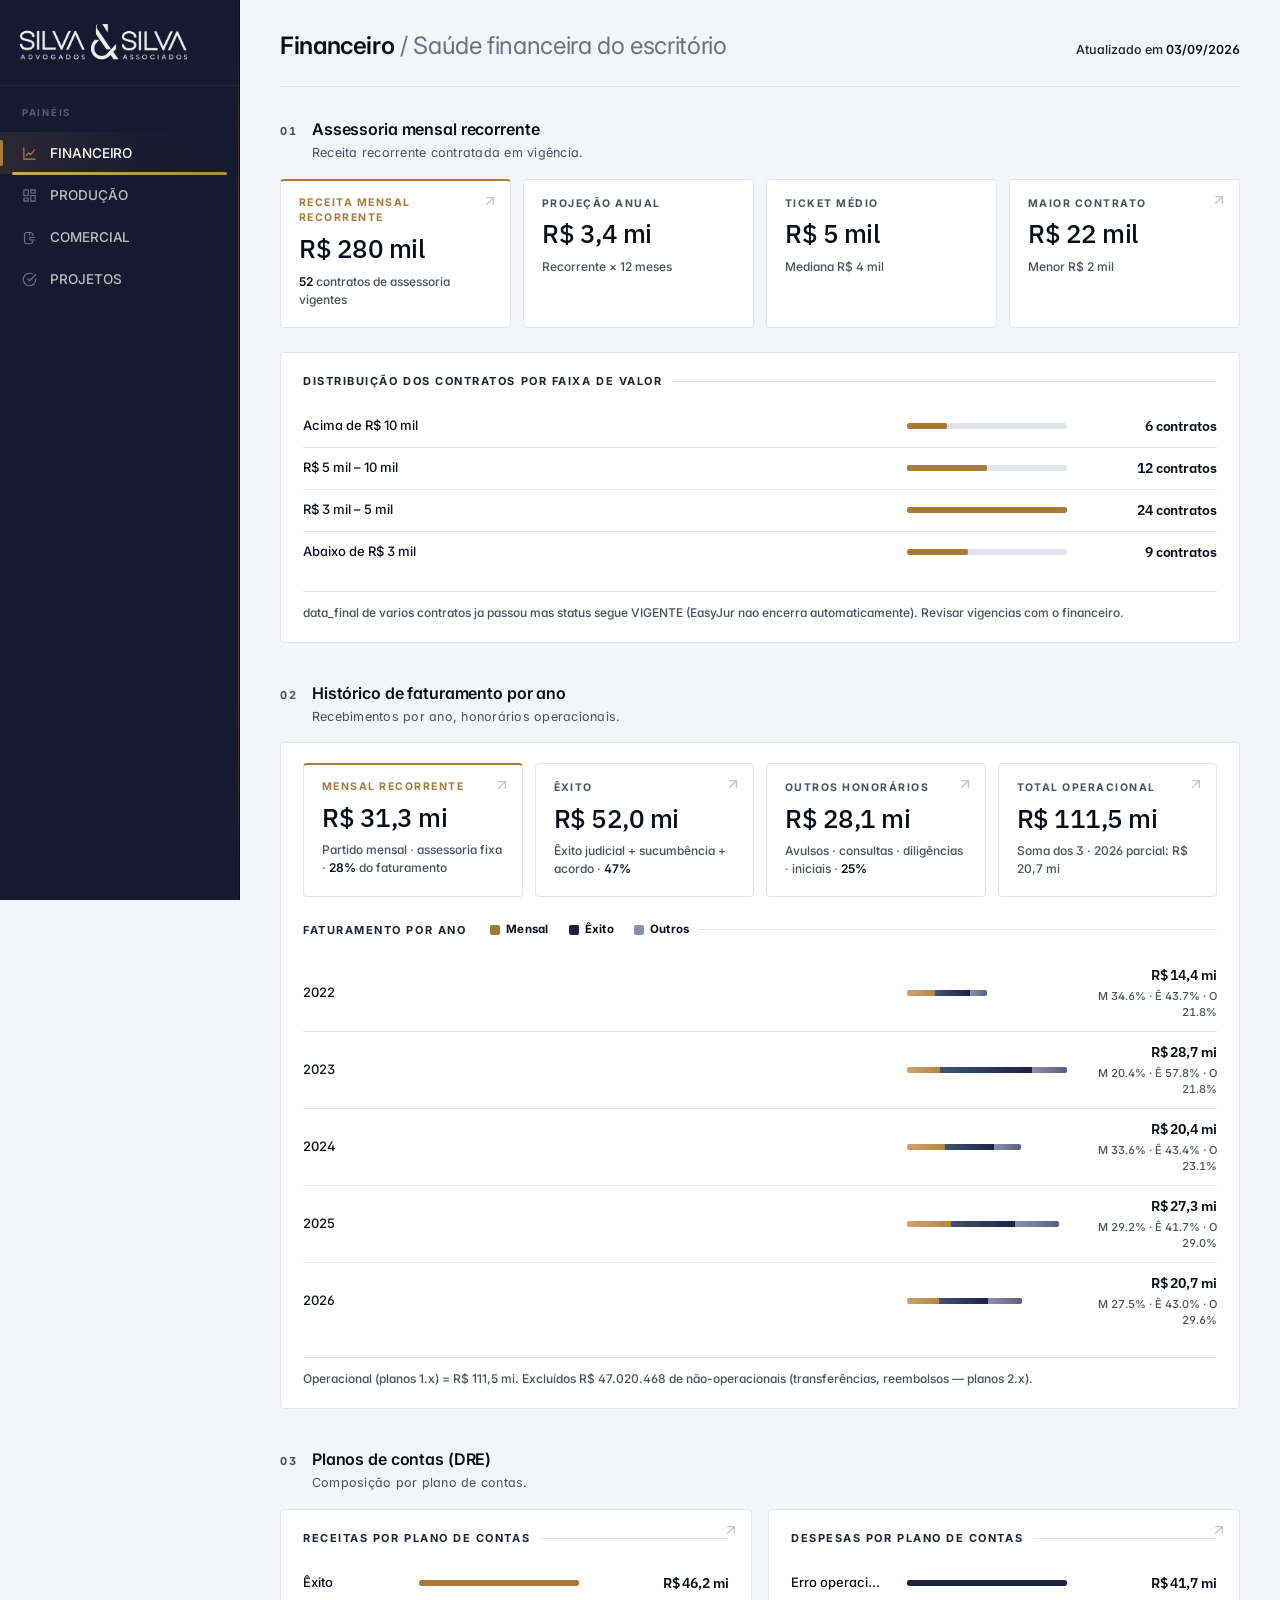
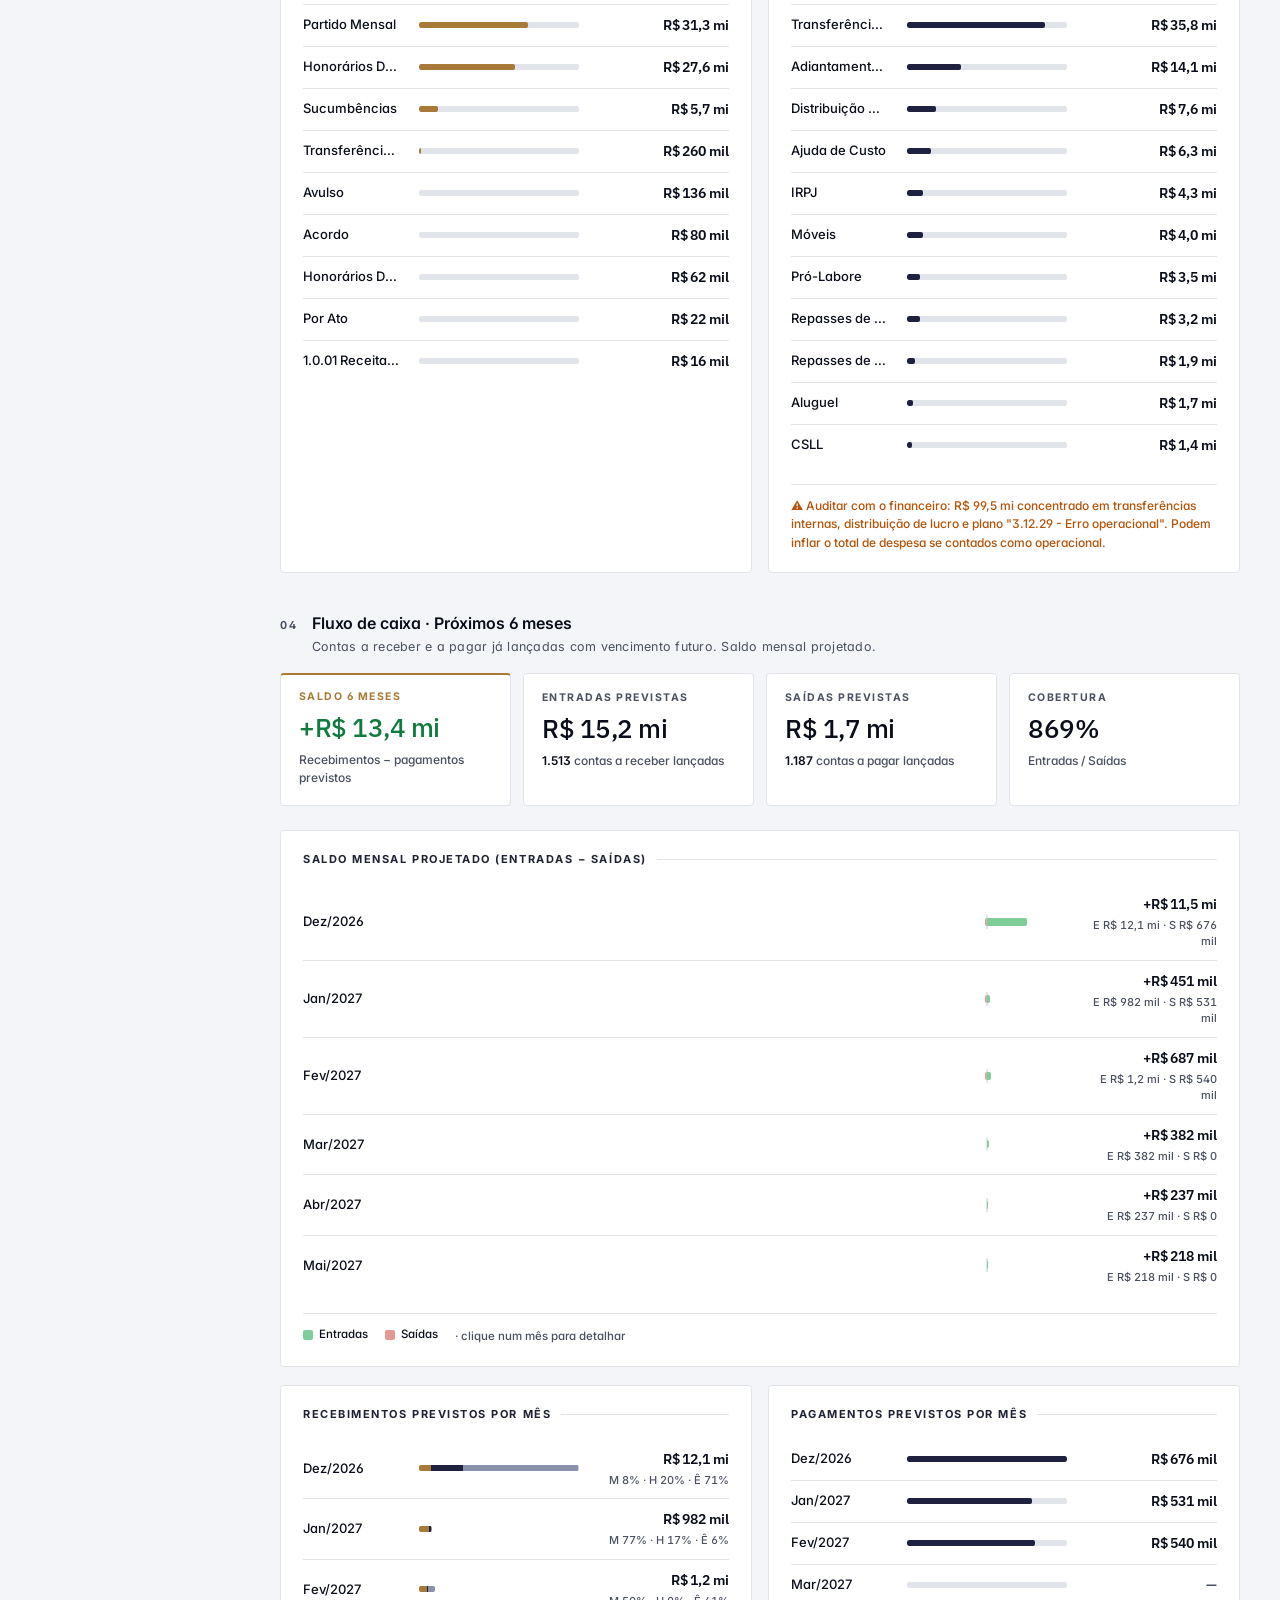
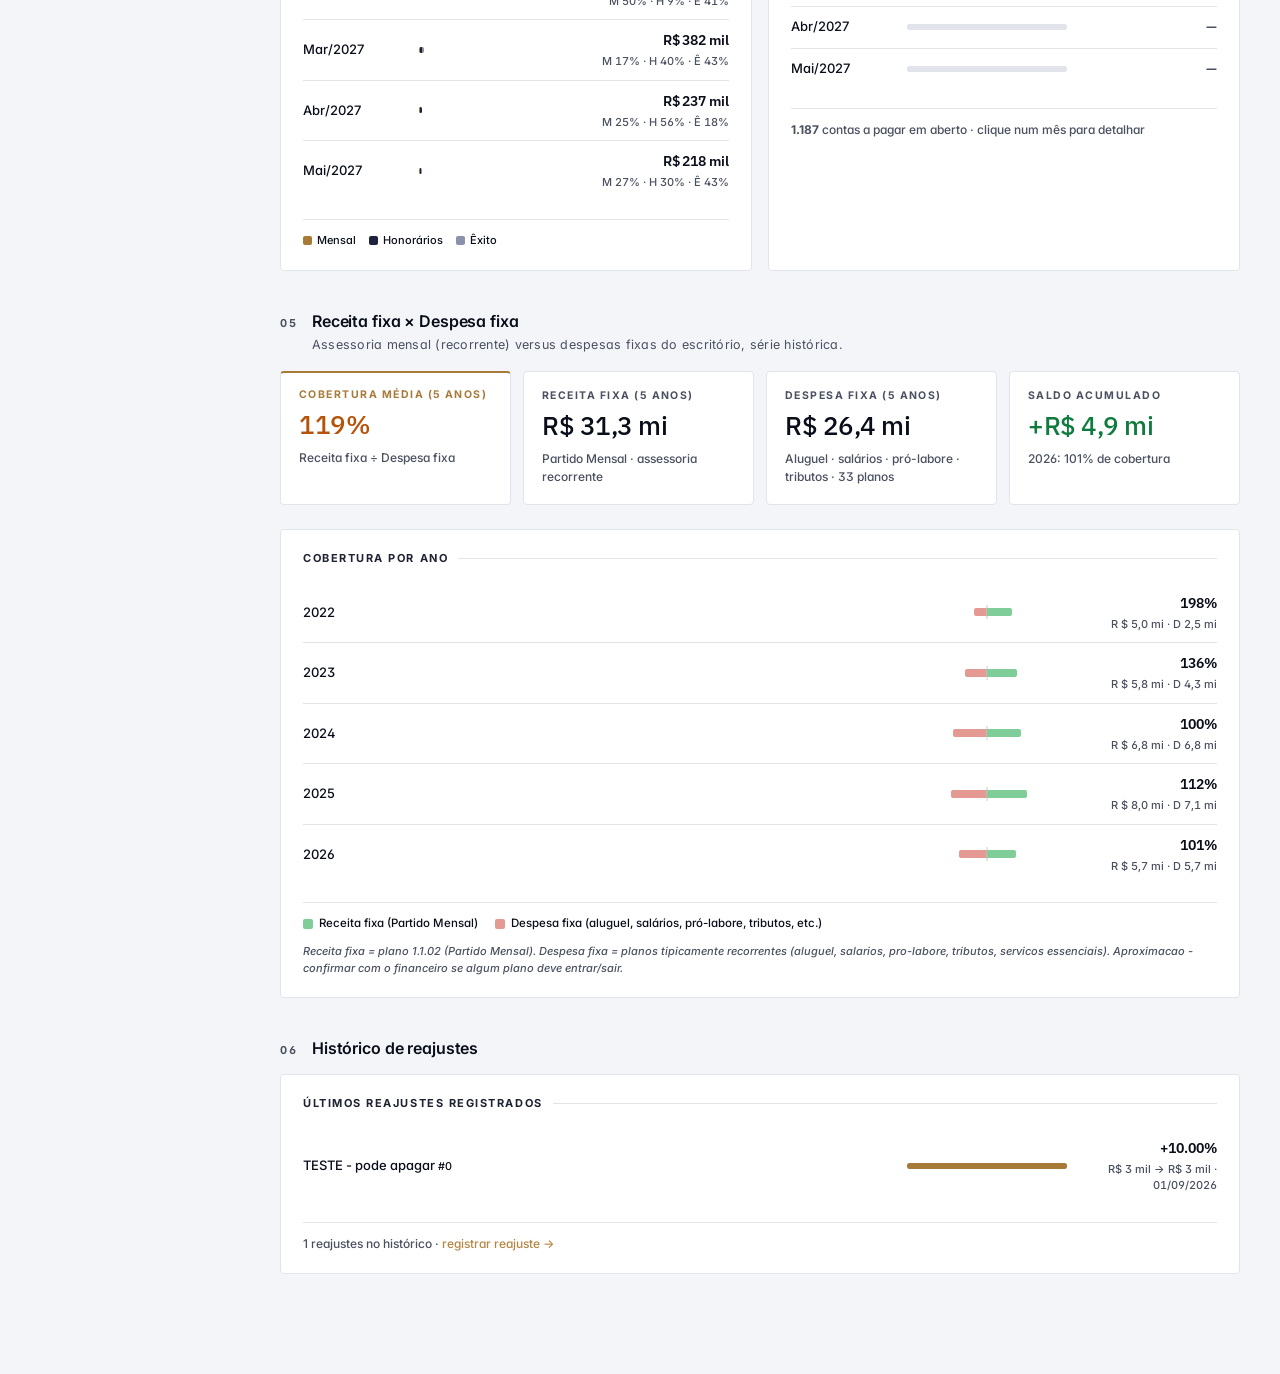
==== index.html @ 414c831f "Aba Financeiro secao 05: comparativo Receita Fixa vs Despesa Fixa Fechamento do item explicitamente " ====
<!DOCTYPE html>
<html lang="pt-BR">
<head>
<meta charset="UTF-8">
<meta name="viewport" content="width=device-width, initial-scale=1.0">
<title>Painel Geral · Silva &amp; Silva Advogados</title>
<link rel="preconnect" href="https://fonts.googleapis.com">
<link rel="preconnect" href="https://fonts.gstatic.com" crossorigin>
<link href="https://fonts.googleapis.com/css2?family=Inter:wght@400;500;600;700&family=IBM+Plex+Sans:wght@400;500;600;700&family=IBM+Plex+Mono:wght@400;500;600&display=swap" rel="stylesheet">
<style>
/* ---- base.css ---- */
:root{
  --ink:#20233B; --ink2:#3a3f5c;
  --navy:#1E223F; --navy-deep:#161A31; --navy2:#3F5276; --navy3:#4a5273;
  --gold:#B58642; --gold-soft:#CFA36E; --gold-line:#c9a869;
  --paper:#F5F1E8; --paper2:#EAE4D3; --line:#DDD5C0; --line2:#CFC5AA;
}
/* Tema escuro — sobrescreve todas as variáveis relevantes */
body.theme-dark{
  --ink:#EDE9DC; --ink2:#c0bfae;
  --paper:#12162A; --paper2:#1B1F35; --line:#2B2F45; --line2:#353a52;
  --card:#1B1F35;
  --muted:#8a92ab; --muted2:#5b607a;
  --navy:#EDE9DC; --navy2:#c9b98a; --navy3:#a5966a; --navy-deep:#0a0d1e;
  --card:#ffffff; --muted:#7a7f96; --muted2:#9a9fb2;
}
*{box-sizing:border-box;margin:0;padding:0}
html{scroll-behavior:smooth}
body{background:var(--paper);color:var(--ink);font-family:'Montserrat',system-ui,sans-serif;-webkit-font-smoothing:antialiased;line-height:1.5;transition:background-color .5s ease}
/* transições suaves em elementos que mudam ao alternar tema */
body,.hero,.panel,.exec-card,.tk-card,.sn-brand-logo,#pano-table,.pilha-card,.eff-sum-card,.foro-conc,.area-insight,.polo-dom,.tempo-crit,.mov-diag,.partes-lider{transition:background-color .5s ease,color .5s ease,border-color .5s ease}
.serif{font-family:'Montserrat',sans-serif}
.wrap{max-width:1180px;margin:0 auto;padding:0 32px}
@media(min-width:1440px){.wrap{max-width:1400px}}
@media(min-width:1800px){.wrap{max-width:1560px}}
.gold-rule{height:2px;background:linear-gradient(90deg,var(--gold),var(--gold-soft));border:0}

/* ============ Ajustes específicos do tema escuro ============ */
body.theme-dark .panel,body.theme-dark .exec-card,body.theme-dark .tk-card,body.theme-dark .pilha-card,body.theme-dark .eff-sum-card{background:#1B1F35;border-color:#2B2F45}
body.theme-dark .exec-card.on{background:linear-gradient(160deg,#22263e 0%,#2a2033 100%)}
body.theme-dark .hero{background:linear-gradient(180deg,#161A31 0%,#0d1024 100%)}
body.theme-dark .hero-title h1{color:#EDE9DC}
body.theme-dark .hero-title h1 em{color:#e4c78e}
body.theme-dark .totals{background:#1B1F35;border-color:#2B2F45}
body.theme-dark table.pano th{background:linear-gradient(180deg,#1B1F35,#12162A);color:#8a92ab}
body.theme-dark table.pano td{color:#EDE9DC}
body.theme-dark table.pano tr:hover td{background:linear-gradient(90deg,rgba(181,134,66,.08),transparent)}
body.theme-dark table.pano tfoot td{background:linear-gradient(180deg,#22263e,#1B1F35)}
body.theme-dark table.pano tbody tr.top1,body.theme-dark table.pano tbody tr.top2,body.theme-dark table.pano tbody tr.top3{background:linear-gradient(90deg,rgba(181,134,66,.08) 0%,transparent 60%)}
body.theme-dark .exec-stage::before{background:linear-gradient(90deg,var(--paper) 0%,rgba(18,22,42,.6) 55%,transparent 100%)}
body.theme-dark .exec-stage::after{background:linear-gradient(-90deg,var(--paper) 0%,rgba(18,22,42,.6) 55%,transparent 100%)}
body.theme-dark .bar-track,body.theme-dark .fx-track,body.theme-dark .stack-bar,body.theme-dark .pv-bar,body.theme-dark .polo-macro,body.theme-dark .foro-inst-row .bar-track{background:#2B2F45}
body.theme-dark .rank-search input{background:#12162A;color:#EDE9DC;border-color:#2B2F45}
body.theme-dark .rank-search input:focus{background:#161A31}
/* Correções pontuais adicionais tema escuro */
body.theme-dark .sec-titles .sec-desc{color:#a3a2a0}
body.theme-dark .sec-titles h2{color:#EDE9DC}
body.theme-dark .roman{color:var(--gold-soft);border-right-color:#2B2F45}
body.theme-dark .exec-head-title{color:#EDE9DC}
body.theme-dark .panel-label{color:#c9c5b8}
body.theme-dark .panel-label::after{background:#2B2F45}
/* Sparkbars da tabela panorama no dark */
body.theme-dark .pano-cell .pv-bar-fill{background:linear-gradient(90deg,#5b6a94,#3F5276)}
body.theme-dark .pano-cell.gold .pv-bar-fill{background:linear-gradient(90deg,var(--gold-soft),var(--gold))}
/* Mapa Brasil no dark: estados sem dado ficam sutis, nao brancos */
body.theme-dark .foro-map-svg path{stroke:#12162A}
body.theme-dark .foro-map-svg .uf-lbl{fill:#EDE9DC;text-shadow:0 1px 3px rgba(0,0,0,.85)}
/* Extrajudicial tracks no dark */
body.theme-dark .mov-extra-row .fx-track{background:#2B2F45}
body.theme-dark .foro-map-scale{background:#161A31}
body.theme-dark .foro-map-top{background:#161A31;border-color:#2B2F45}
body.theme-dark .foro-map-top-row{border-bottom-color:#2B2F45}
body.theme-dark .foro-map-top-row .nm{color:#a9b0c6}
body.theme-dark .foro-map-scale-title,body.theme-dark .foro-map-top-title{color:#EDE9DC}
/* Piramide de instancia: nomes das camadas no escuro */
body.theme-dark .pir-tag{color:#c9c5b8}
/* Legendas com cor de texto muted no escuro */
body.theme-dark .area-legend,body.theme-dark .mov-legend,body.theme-dark .polo-legend,body.theme-dark .tempo-hist-legend{color:#a9b0c6}
body.theme-dark .area-legend .li,body.theme-dark .polo-legend .pl-item,body.theme-dark .mov-legend .ml-item{color:#a9b0c6}
body.theme-dark .polo-legend .pl-lbl,body.theme-dark .mov-legend .ml-lbl{color:#EDE9DC}
body.theme-dark .scatter-note{color:#a9b0c6;border-top-color:#2B2F45}
body.theme-dark .scatter-note b{color:#EDE9DC}
body.theme-dark .foro-inst-note{color:#a9b0c6;border-top-color:#2B2F45}
body.theme-dark .foro-inst-note b{color:#EDE9DC}
/* Textos do KPI no rodape */
body.theme-dark .totals .kpi .v{color:#EDE9DC}
body.theme-dark .totals .kpi .s{color:#a9b0c6}
body.theme-dark .tk-card .tk-num{color:#EDE9DC}
body.theme-dark .tk-card .tk-desc{color:#a9b0c6}
body.theme-dark .tk-card .tk-desc b{color:#EDE9DC}
/* Card Concentracao regional (foro) e Especializacao (areas) — sao dark ja, garante que subs fiquem legiveis */
body.theme-dark .foro-conc .fc-item .val{color:#EDE9DC}
body.theme-dark .area-insight .ai-item .val{color:#EDE9DC}
/* Ranking bars .val no dark */
body.theme-dark .bar-row .val{color:#EDE9DC}
body.theme-dark .bar-row .val small{color:#a9b0c6}
body.theme-dark .bar-row .name{color:#c9c5b8}
body.theme-dark .bar-row.top1 .name{color:#EDE9DC}
body.theme-dark .bar-row.top2 .name,body.theme-dark .bar-row.top3 .name{color:#EDE9DC}
/* Faixa etaria linha */
body.theme-dark .tempo-faixa-row .fx-name{color:#EDE9DC}
body.theme-dark .tempo-faixa-row .fx-val{color:#EDE9DC}
body.theme-dark .tempo-faixa-row .fx-val small{color:#a9b0c6}
/* Pilhas do Perfil processual */
body.theme-dark .pc-name{color:#EDE9DC}
body.theme-dark .pc-num{color:#EDE9DC}
body.theme-dark .pc-num small{color:#a9b0c6}
body.theme-dark .pc-desc{color:#a9b0c6}
body.theme-dark .pc-list-row .lbl{color:#c9c5b8}
body.theme-dark .pc-list-row .val{color:#EDE9DC}
body.theme-dark .pc-toggle{background:#12162A;color:#EDE9DC;border-color:#2B2F45}
body.theme-dark .pc-toggle:hover{background:var(--gold);color:#fff;border-color:var(--gold)}
/* Cards de resumo Eficiencia */
body.theme-dark .eff-sum-card .esc-title{color:#EDE9DC}
body.theme-dark .eff-sum-card .esc-num{color:#EDE9DC}
body.theme-dark .eff-sum-card .esc-num small{color:#a9b0c6}
body.theme-dark .eff-sum-card .esc-list{color:#a9b0c6}
body.theme-dark .eff-sum-card .esc-list b{color:#EDE9DC}
/* Ranking de partes contrarias adv-nome no dark */
body.theme-dark #partes-top .bar-row .adv-nome{color:#EDE9DC}
body.theme-dark #partes-top .bar-row.top1 .adv-nome{color:#EDE9DC}
body.theme-dark #partes-top .bar-row .val .v-num{color:#EDE9DC}
body.theme-dark #partes-top .bar-row .val small{color:#a9b0c6}
/* KPI do saldo Movimento anual — mantem cores +/-/= */
body.theme-dark .mov-kpi-saldo.neu .tk-num{color:#8a92ab}
/* Instancia processual — piramide nomes */
body.theme-dark .foro-inst-row .fx-name,body.theme-dark .foro-inst-row .val{color:#EDE9DC}
body.theme-dark .foro-inst-row .val small{color:#a9b0c6}
/* Ranking bars .bar-fill no ranking padrao (nao gold) fica claro no dark */
body.theme-dark .bar-row .bar-fill:not(.gold){background:linear-gradient(90deg,#5b6a94,#3F5276)}
/* Bar-track quando esta em card escuro (partes-lider, area-insight, tempo-crit) mais discreto */
body.theme-dark .foro-conc .pl-list .pl-item .lbl,body.theme-dark .area-insight .ai-item .lbl,body.theme-dark .tempo-crit .tc-item .lbl,body.theme-dark .mov-diag .md-headline,body.theme-dark .partes-lider .pl-list .pl-item .lbl{color:#c2c6d6}
/* Botao voltar ao topo e toggle tema no rodape sidebar */
body.theme-dark .back-top{background:linear-gradient(160deg,#1B1F35 0%,#12162A 100%);border-color:rgba(181,134,66,.4);color:#EDE9DC}
body.theme-dark .back-top:hover{background:linear-gradient(160deg,var(--gold) 0%,var(--gold-soft) 100%);color:#fff}
body.theme-dark .back-top svg{color:var(--gold-soft)}
/* Bar-fill do ranking do foro e tempo etc quando nao tem classe gold */
body.theme-dark #tempo-bars .bar-fill{filter:brightness(1.05)}
/* Panorama consolidado no tema escuro: a .pano-wrap tinha gradiente linear-gradient(paper, #fff)
   que ficava branco puro no dark; thead e tfoot idem. Sobrescrevo com paleta escura. */
body.theme-dark .pano-wrap{background:transparent}
body.theme-dark #pano-table th{background:linear-gradient(180deg,#161A31,#12162A) !important;color:#a9b0c6 !important;border-bottom-color:var(--gold-soft)}
body.theme-dark #pano-table th:hover{color:var(--gold) !important;background:linear-gradient(180deg,#1B1F35,#161A31) !important}
body.theme-dark #pano-table th.on{color:var(--gold-soft) !important;background:linear-gradient(180deg,#1B1F35,#161A31) !important}
body.theme-dark #pano-table tfoot td{background:linear-gradient(180deg,#161A31,#12162A) !important;color:#EDE9DC !important;border-top-color:var(--gold-soft)}
body.theme-dark #pano-table tfoot td:first-child{color:var(--gold-soft) !important}
/* Top 6 estados no Presenca juridica: chip da sigla usava var(--navy) que vira creme no dark */
body.theme-dark .foro-map-top-row .uf{background:#12162A;color:var(--gold-soft)}
/* Setas do carrossel — no dark theme --navy vira creme, entao usar cor fixa navy escuro */
body.theme-dark .exec-arrow{background:#12162A;color:var(--gold-soft);border:1px solid rgba(181,134,66,.35)}
body.theme-dark .exec-arrow:hover{background:var(--gold);color:#fff;border-color:var(--gold)}
/* Tabs em pilula ativa: no dark --navy vira creme, precisamos cor fixa */
body.theme-dark .metric-tabs.pill button.on{background:#12162A;color:#EDE9DC}
body.theme-dark .metric-tabs.pill{background:#161A31}
body.theme-dark .metric-tabs.pill button:not(.on){color:#a9b0c6}
/* Pill MEDIANA no histograma juridico — mesmo bug (var(--navy) = creme) */
body.theme-dark #tempo-hist rect[fill="var(--navy)"]{fill:#12162A !important}
/* Linhas top-1/top-2/top-3 do panorama tinham fundo bege claro — sumia no fundo escuro */
body.theme-dark table.pano tbody tr.top1{background:linear-gradient(90deg,rgba(181,134,66,.12) 0%,transparent 55%)}
body.theme-dark table.pano tbody tr.top2,body.theme-dark table.pano tbody tr.top3{background:linear-gradient(90deg,rgba(181,134,66,.06) 0%,transparent 55%)}
body.theme-dark table.pano tbody tr.top1 td,body.theme-dark table.pano tbody tr.top2 td,body.theme-dark table.pano tbody tr.top3 td{color:#EDE9DC}
body.theme-dark table.pano tbody tr.top1 td .pano-cell .pv-num,body.theme-dark table.pano tbody tr.top2 td .pano-cell .pv-num,body.theme-dark table.pano tbody tr.top3 td .pano-cell .pv-num{color:#EDE9DC}
body.theme-dark table.pano tbody tr.top1 td.grp .grp-rank,body.theme-dark table.pano tbody tr.top2 td.grp .grp-rank,body.theme-dark table.pano tbody tr.top3 td.grp .grp-rank{background:transparent;color:var(--gold)}
/* Todas as celulas da tabela panorama — texto em creme */
body.theme-dark table.pano tbody td{color:#c9c5b8}
body.theme-dark table.pano tbody td:first-child{color:#EDE9DC}
body.theme-dark table.pano tbody td .pano-cell .pv-num{color:#EDE9DC}
/* Estado sem dado no mapa Brasil vira quase invisivel se ficar --paper2 (bege claro) no escuro */
body.theme-dark .foro-map-svg path[data-v="0"]{fill:#161A31}
body.theme-dark .metric-tabs.pill{background:#12162A}
body.theme-dark .metric-tabs.pill button:not(.on){color:#a9b0c6}
body.theme-dark .metric-tabs.pill button:not(.on):hover{background:rgba(181,134,66,.08)}
body.theme-dark .rank-expand{background:#12162A;color:#EDE9DC;border-color:#2B2F45}
body.theme-dark .rank-expand:hover{background:var(--gold);color:#fff;border-color:var(--gold)}
body.theme-dark .bar-row.top1,body.theme-dark .bar-row.top2,body.theme-dark .bar-row.top3{background:linear-gradient(90deg,rgba(181,134,66,.10) 0%,transparent 60%)}
body.theme-dark #polo-stack .stack-row.top1,body.theme-dark #polo-stack .stack-row.top2,body.theme-dark #polo-stack .stack-row.top3{background:linear-gradient(90deg,rgba(181,134,66,.10) 0%,transparent 60%)}
body.theme-dark .exec-card::before{opacity:.6}
body.theme-dark .foro-map-svg path{stroke:#12162A}
body.theme-dark .foro-map-scale,body.theme-dark .foro-map-top{background:#12162A}
body.theme-dark .foro-tag{background:#1B1F35;color:#EDE9DC}
body.theme-dark .kpi-strip-wrap .totals{background:#1B1F35;border-color:#2B2F45;box-shadow:0 1px 0 rgba(255,255,255,.02),0 24px 48px -24px rgba(0,0,0,.5),0 4px 12px -4px rgba(0,0,0,.4)}
body.theme-dark .hero::before{background:radial-gradient(90% 60% at 90% -20%, rgba(181,134,66,.14), transparent 60%),linear-gradient(180deg,#1a1e37 0%,#0d1024 100%)}
body.theme-dark .hero-rule{background:linear-gradient(90deg,var(--gold),rgba(181,134,66,0));opacity:.4}
body.theme-dark .exec-head-title{color:#EDE9DC}
body.theme-dark .rank-toolbar,body.theme-dark .panel-label{color:#EDE9DC}
/* Fundo do body escuro cai bem em tudo */
body.theme-dark{background:#0a0d1e}

/* ============ Cortina de loading ============ */
.curtain{position:fixed;inset:0;z-index:9999;pointer-events:none;overflow:hidden;background:linear-gradient(180deg,#161A31 0%,var(--navy-deep) 55%,#0f1226 100%);transition:opacity .9s cubic-bezier(.4,0,.2,1)}
/* dois radial gradients dourados nos cantos para dar profundidade sem divisao vertical */
.curtain-half{position:absolute;top:-30%;height:60%;width:70%;pointer-events:none;background:radial-gradient(circle,rgba(181,134,66,.12),transparent 60%)}
.curtain-half.curtain-left{left:-20%}
.curtain-half.curtain-right{right:-20%}
.curtain-center{position:absolute;left:50%;top:50%;transform:translate(-50%,-50%);z-index:2;text-align:center;display:flex;flex-direction:column;align-items:center;gap:22px;transition:opacity .55s cubic-bezier(.22,1,.36,1)}
.curtain-logo-wrap{position:relative;overflow:hidden;padding:6px 12px;opacity:0;transform:translateY(6px);animation:curtainLogoIn .9s cubic-bezier(.22,1,.36,1) .15s forwards}
.curtain-logo{display:block;height:76px;width:auto;filter:brightness(0) invert(1);opacity:.98}
.curtain-shine{position:absolute;inset:0;background:linear-gradient(105deg,transparent 30%,rgba(255,255,255,.28) 45%,rgba(255,255,255,.55) 50%,rgba(255,255,255,.28) 55%,transparent 70%);transform:translateX(-120%);pointer-events:none;animation:curtainShine 1.8s cubic-bezier(.22,1,.36,1) .35s infinite}
.curtain-caption{font-family:'JetBrains Mono',ui-monospace,SFMono-Regular,Menlo,Consolas,monospace;font-size:10.5px;font-weight:500;letter-spacing:3.5px;text-transform:uppercase;color:#fff;opacity:0;animation:curtainCaptionIn .8s cubic-bezier(.22,1,.36,1) .55s forwards}
.curtain-dots{display:flex;gap:8px;opacity:0;animation:curtainCaptionIn .8s cubic-bezier(.22,1,.36,1) .75s forwards}
.curtain-dots span{width:6px;height:6px;border-radius:1px;background:var(--gold);box-shadow:0 0 8px rgba(181,134,66,.7);animation:curtainDot 1.2s cubic-bezier(.4,0,.6,1) infinite}
.curtain-dots span:nth-child(2){animation-delay:.15s}
.curtain-dots span:nth-child(3){animation-delay:.30s}

/* estado aberto — cortinas deslizam para fora e conteúdo do centro faz fade */
/* Cortina aberta: fade suave da tela inteira, sem divisao */
.curtain.open{opacity:0}
.curtain.open .curtain-center{opacity:0;transition-delay:0s}
.curtain.done{display:none}

/* trava scroll enquanto está carregando */
body.loading{overflow:hidden}
/* transição suave quando atualiza em background com dado novo */
body.reloading main{transition:opacity .35s cubic-bezier(.22,1,.36,1);opacity:.4}

@keyframes curtainLogoIn{to{opacity:1;transform:none}}
@keyframes curtainCaptionIn{to{opacity:1}}
@keyframes curtainShine{
  0%{transform:translateX(-120%)}
  60%{transform:translateX(120%)}
  100%{transform:translateX(120%)}
}
@keyframes curtainDot{
  0%,100%{transform:scale(.8);opacity:.5}
  50%{transform:scale(1.3);opacity:1}
}

/* ============ HERO ============ */
.hero{background:var(--paper);color:var(--ink);position:relative;overflow:visible;padding-bottom:70px}
.hero::before{content:"";position:absolute;inset:0;background:
  radial-gradient(90% 60% at 90% -20%, rgba(181,134,66,.10), transparent 60%),
  linear-gradient(180deg, #FBF7EC 0%, var(--paper) 100%);pointer-events:none}
.hero .wrap{position:relative;padding:52px 32px 46px}
.hero-top{display:flex;justify-content:space-between;align-items:flex-start;gap:24px;flex-wrap:wrap}
.hero-logo{display:none}
.eyebrow{font-size:10.5px;font-weight:700;letter-spacing:3.5px;text-transform:uppercase;color:var(--gold)}
.hero .doc-meta{text-align:right;font-size:11px;color:var(--muted);line-height:1.9;letter-spacing:.3px}
.hero .doc-meta b{color:var(--navy);font-weight:700}
/* Título corporativo: Montserrat forte, alinhado com o dashboard todo */
.hero-title{margin-top:22px;max-width:820px}
.hero-title .kicker{font-family:'Montserrat',sans-serif;font-size:10.5px;font-weight:800;letter-spacing:4px;text-transform:uppercase;color:var(--gold);margin-bottom:14px}
.hero-title h1{font-family:'Montserrat',sans-serif;font-size:44px;font-weight:800;line-height:1.02;letter-spacing:-1.2px;color:var(--navy);text-transform:none}
.hero-title h1 em{font-style:normal;font-weight:500;color:var(--gold);letter-spacing:-.5px}
.hero-title p{margin-top:14px;font-family:'Montserrat',sans-serif;font-size:13px;color:var(--muted);font-weight:400;max-width:640px;line-height:1.7;letter-spacing:.1px}
.hero-rule{margin-top:28px;height:1px;background:linear-gradient(90deg,var(--gold),rgba(181,134,66,0));opacity:.55}

/* ============ Card de KPIs (flutuante, entre hero e sessões) ============ */
.kpi-strip-wrap{max-width:1180px;margin:-46px auto 34px;padding:0 32px;position:relative;z-index:5}
@media(min-width:1440px){.kpi-strip-wrap{max-width:1400px}}
@media(min-width:1800px){.kpi-strip-wrap{max-width:1560px}}

/* Faixa de alerta abaixo dos KPIs — envelhecimento crítico e similares */
.alert-strip-wrap{max-width:1180px;margin:0 auto 34px;padding:0 32px;position:relative;z-index:4}
@media(min-width:1440px){.alert-strip-wrap{max-width:1400px}}
@media(min-width:1800px){.alert-strip-wrap{max-width:1560px}}
.alert-strip{background:linear-gradient(90deg,rgba(166,61,56,.06) 0%,transparent 60%),var(--card);border:1px solid var(--line);border-left:3px solid #a63d38;border-radius:2px;padding:18px 24px 18px 22px;display:flex;align-items:center;gap:20px;box-shadow:0 6px 22px -14px rgba(30,34,63,.2)}
.alert-strip .as-icon{flex:0 0 auto;width:26px;height:26px;color:#a63d38}
.alert-strip .as-icon svg{width:100%;height:100%}
.alert-strip .as-body{flex:1;min-width:0}
.alert-strip .as-eyebrow{font-family:'Montserrat',sans-serif;font-size:9.5px;font-weight:800;letter-spacing:2.4px;text-transform:uppercase;color:#a63d38;margin-bottom:4px}
.alert-strip .as-headline{font-family:'Montserrat',sans-serif;font-size:14.5px;font-weight:700;color:var(--navy);line-height:1.35;letter-spacing:-.2px}
.alert-strip .as-headline b{font-weight:800;color:#a63d38}
.alert-strip .as-cta{flex:0 0 auto;font-family:'Montserrat',sans-serif;font-size:10.5px;font-weight:700;letter-spacing:.8px;text-transform:uppercase;color:var(--navy);background:transparent;border:1px solid var(--line);border-radius:2px;padding:9px 16px;cursor:pointer;transition:.22s cubic-bezier(.22,1,.36,1)}
.alert-strip .as-cta:hover{background:var(--navy);color:#fff;border-color:var(--navy)}
body.theme-dark .alert-strip{background:linear-gradient(90deg,rgba(166,61,56,.14) 0%,transparent 60%),#1B1F35;border-color:#2B2F45;border-left-color:#e59993}
body.theme-dark .alert-strip .as-headline{color:#EDE9DC}
body.theme-dark .alert-strip .as-headline b{color:#e59993}
body.theme-dark .alert-strip .as-eyebrow{color:#e59993}
body.theme-dark .alert-strip .as-icon{color:#e59993}
body.theme-dark .alert-strip .as-cta{color:#EDE9DC;border-color:#2B2F45}
body.theme-dark .alert-strip .as-cta:hover{background:var(--gold);color:#fff;border-color:var(--gold)}
.totals{display:grid;grid-template-columns:repeat(6,1fr);gap:0;background:#fff;border:1px solid var(--line);border-top:2px solid var(--gold);border-radius:4px;padding:26px 30px;box-shadow:0 1px 0 rgba(0,0,0,.03),0 24px 48px -24px rgba(30,34,63,.28),0 4px 12px -4px rgba(30,34,63,.06);opacity:0;transform:translateY(12px);animation:kpiStripIn .7s cubic-bezier(.22,1,.36,1) .1s forwards}
@keyframes kpiStripIn{to{opacity:1;transform:none}}
.totals .kpi{padding:2px 26px 2px 0;position:relative}
.totals .kpi+.kpi{padding-left:26px}
.totals .kpi+.kpi::before{content:"";position:absolute;left:0;top:8px;bottom:8px;width:1px;background:var(--line)}
.totals .kpi .v{font-family:'Montserrat',sans-serif;font-size:30px;font-weight:800;line-height:1;color:var(--navy);letter-spacing:-.7px;font-variant-numeric:tabular-nums}
.totals .kpi .v small{font-size:16px;color:var(--gold);font-weight:700;margin-right:1px}
.totals .kpi .l{font-size:9.5px;font-weight:800;letter-spacing:1.6px;text-transform:uppercase;color:var(--gold);margin-top:12px}
/* Chip Δ (variação anual) ao lado do número principal */
.kpi-delta{display:inline-block;margin-left:10px;font-size:11px;font-weight:800;letter-spacing:.3px;padding:3px 8px;border-radius:2px;vertical-align:8px;font-variant-numeric:tabular-nums;font-family:'Montserrat',sans-serif;line-height:1}
.kpi-delta.up{color:#2f7a44;background:rgba(47,122,68,.10);border:1px solid rgba(47,122,68,.25)}
.kpi-delta.down{color:#a63d38;background:rgba(166,61,56,.10);border:1px solid rgba(166,61,56,.25)}
.kpi-delta.flat{color:var(--muted);background:var(--paper2);border:1px solid var(--line)}
body.theme-dark .kpi-delta.up{color:#7fce9a;background:rgba(47,122,68,.18);border-color:rgba(127,206,154,.35)}
body.theme-dark .kpi-delta.down{color:#e59993;background:rgba(166,61,56,.18);border-color:rgba(229,153,147,.35)}
body.theme-dark .kpi-delta.flat{color:#a9b0c6;background:#1B1F35;border-color:#2B2F45}
.totals .kpi .s{font-size:10.5px;color:var(--muted);margin-top:4px;font-weight:500;line-height:1.4}
@media(max-width:980px){
  .kpi-strip-wrap{margin-top:-40px;padding:0 20px}
  .totals{grid-template-columns:repeat(3,1fr);gap:20px 0;padding:22px 24px}
}
@media(max-width:520px){
  .totals{grid-template-columns:repeat(2,1fr)}
}

/* ============ Seções ============ */
main{padding:64px 0 40px}
section{margin-bottom:66px;scroll-margin-top:20px}
@media(min-width:1440px){section{margin-bottom:96px}}
.sec-head{display:flex;align-items:flex-start;gap:20px;margin-bottom:22px}
.roman{font-family:'Montserrat',sans-serif;font-size:20px;font-weight:800;color:var(--gold);line-height:1;min-width:46px;padding-top:4px;border-right:1px solid var(--line2);padding-right:18px;letter-spacing:.5px}
.sec-titles h2{font-family:'Montserrat',sans-serif;font-size:21px;font-weight:700;color:var(--navy);letter-spacing:-.3px;line-height:1.15}
.sec-titles .sec-desc{font-family:'Inter',system-ui,sans-serif;font-size:12.5px;color:var(--ink2);margin-top:8px;font-weight:400;max-width:840px;line-height:1.65;letter-spacing:.02em}

/* moldura de dossiê: hairline sutil, sem fio dourado grosso (fica cheio demais em painéis pequenos) */
.panel{background:var(--card);border:1px solid var(--line);border-radius:4px;padding:26px 28px;box-shadow:0 1px 0 rgba(0,0,0,.02),0 8px 30px -22px rgba(30,34,63,.18)}
.grid2{display:grid;grid-template-columns:1fr 1fr;gap:22px}
.panel-label{font-size:10.5px;font-weight:700;color:var(--navy);text-transform:uppercase;letter-spacing:1.3px;margin-bottom:16px;display:flex;align-items:center;gap:10px}
.panel-label::after{content:"";flex:1;height:1px;background:var(--line)}

/* ============ Ranking ============ */
.rank-toolbar{display:flex;gap:14px;align-items:center;justify-content:space-between;margin-bottom:20px;flex-wrap:wrap}
/* tabs pílula moderna */
.metric-tabs.pill{display:inline-flex;gap:2px;padding:3px;background:var(--paper2);border-radius:2px;border:0;width:auto;flex-wrap:nowrap;position:relative}
/* Indicador que desliza (adicionado por JS): fundo navy morph entre as tabs */
.metric-tabs-indicator{position:absolute;top:0;left:0;background:var(--navy);border-radius:2px;pointer-events:none;transition:transform .38s cubic-bezier(.22,1,.36,1),width .38s cubic-bezier(.22,1,.36,1),height .38s cubic-bezier(.22,1,.36,1),opacity .3s;box-shadow:0 6px 16px -6px rgba(30,34,63,.55),inset 0 -2px 0 rgba(181,134,66,.6);opacity:0;z-index:0}
.metric-tabs.pill button{position:relative;z-index:1}
/* Quando o indicador existe, o botao ativo nao precisa mais do fundo proprio (deixa o morph brilhar) */
.metric-tabs.pill:has(.metric-tabs-indicator) button.on{background:transparent;box-shadow:none}
.metric-tabs.pill:has(.metric-tabs-indicator) button.on::after{background:linear-gradient(90deg,var(--gold-soft),var(--gold));z-index:2}
body.theme-dark .metric-tabs-indicator{background:#12162A}
.metric-tabs.pill button{font-family:inherit;font-size:11px;font-weight:700;color:var(--navy2);background:transparent;border:0;padding:9px 16px;cursor:pointer;transition:color .18s,background .28s cubic-bezier(.22,1,.36,1),box-shadow .28s;letter-spacing:.6px;text-transform:uppercase;border-radius:2px;position:relative;white-space:nowrap}
.metric-tabs.pill button:hover{color:var(--navy)}
.metric-tabs.pill button.on{background:var(--navy);color:#fff;box-shadow:0 6px 16px -6px rgba(30,34,63,.55),inset 0 -2px 0 rgba(181,134,66,.6)}
.metric-tabs.pill button.on::after{content:"";position:absolute;left:12px;right:12px;bottom:-1px;height:2px;background:linear-gradient(90deg,var(--gold-soft),var(--gold));border-radius:1px}
/* campo filtro */
.rank-search{position:relative;flex:0 1 280px;min-width:180px}
.rank-search input{width:100%;font-family:inherit;font-size:12px;font-weight:500;color:var(--navy);background:#fff;border:1px solid var(--line);border-radius:3px;padding:9px 34px 9px 14px;outline:0;transition:border-color .2s,box-shadow .2s;letter-spacing:.2px}
.rank-search input::placeholder{color:var(--muted2);font-weight:500}
.rank-search input:focus{border-color:var(--gold);box-shadow:0 0 0 3px rgba(181,134,66,.15)}
.rank-search .rs-clear{position:absolute;right:12px;top:50%;transform:translateY(-50%);width:18px;height:18px;line-height:16px;text-align:center;color:var(--muted2);cursor:pointer;font-size:16px;opacity:0;transition:opacity .2s}
.rank-search.has .rs-clear{opacity:1}
.rank-search .rs-clear:hover{color:var(--navy)}
/* barras */
.bars{display:flex;flex-direction:column;gap:1px}
.bar-row{display:grid;grid-template-columns:230px 1fr 100px;align-items:center;gap:16px;padding:9px 4px;border-bottom:1px solid var(--paper2);border-radius:3px;transition:background .18s,padding .2s;opacity:0;transform:translateY(6px);animation:barIn .55s cubic-bezier(.22,1,.36,1) forwards}
@media(min-width:1440px){.bar-row{grid-template-columns:280px 1fr 120px}}
.bar-row:hover{background:linear-gradient(90deg,rgba(181,134,66,.06),transparent);padding-left:10px}
.bar-row:last-child{border-bottom:0}
.bar-row .name{font-size:12.5px;font-weight:600;color:var(--navy);text-align:right;overflow:hidden;text-overflow:ellipsis;white-space:nowrap;display:flex;align-items:center;justify-content:flex-end;gap:6px}
.bar-row .rk-badge{display:inline-flex;align-items:center;justify-content:center;font-size:11px;font-weight:800;color:var(--muted2);width:22px;height:20px;border-radius:2px;background:transparent;flex:0 0 auto;font-variant-numeric:tabular-nums;transition:.24s}
.bar-track{height:11px;background:var(--paper2);border-radius:6px;overflow:hidden;position:relative}
.bar-fill{height:100%;background:linear-gradient(90deg,var(--navy3),var(--navy2));border-radius:6px;transition:width 1.1s cubic-bezier(.22,1,.36,1);position:relative}
.bar-fill.gold{background:linear-gradient(90deg,var(--gold-soft),var(--gold))}
/* brilho shimmer que passa uma vez, ativado quando .go */
.bar-fill.go::after{content:"";position:absolute;inset:0;background:linear-gradient(90deg,transparent 0%,rgba(255,255,255,.55) 45%,rgba(255,255,255,.7) 50%,rgba(255,255,255,.55) 55%,transparent 100%);transform:translateX(-100%);animation:shimmer 1.6s cubic-bezier(.22,1,.36,1) .3s 1 forwards}
.bar-row .val{font-size:13.5px;font-weight:800;color:var(--navy);text-align:right;font-family:'Montserrat',sans-serif;font-variant-numeric:tabular-nums;letter-spacing:-.3px}
.bar-row .val small{color:var(--muted);font-weight:500;font-size:9.5px;font-family:'Montserrat',sans-serif;letter-spacing:.2px;display:block;margin-top:1px}
.est-mark{color:var(--gold);font-weight:700;cursor:help;font-family:'Montserrat',sans-serif}
/* Top-3 destaque editorial: só um traço lateral fino e leve realce tipográfico. Sem fundo dourado. */
.bar-row.top1,.bar-row.top2,.bar-row.top3{background:transparent;border:0;border-left:2px solid var(--line2);border-radius:0;padding:11px 14px;margin-bottom:2px;box-shadow:none}
.bar-row.top1{border-left:2px solid var(--gold)}
.bar-row.top2,.bar-row.top3{border-left:2px solid var(--gold-soft)}
.bar-row.top1 .rk-badge{background:transparent;color:var(--gold);box-shadow:none;width:22px;height:22px;font-size:12px;font-weight:800}
.bar-row.top2 .rk-badge,.bar-row.top3 .rk-badge{background:transparent;color:var(--gold-soft);width:22px;height:22px;font-size:12px;font-weight:800}
.bar-row.top1 .name{color:var(--navy);font-weight:800;font-size:13.5px}
.bar-row.top1 .val{font-size:14.5px}
.bar-row.top1 .bar-track{height:12px}
.bar-row.top2 .val,.bar-row.top3 .val{font-size:13.5px;font-weight:800}
.bar-row.top2 .name,.bar-row.top3 .name{color:var(--navy);font-weight:700}
body.theme-dark .bar-row.top1 .name,body.theme-dark .bar-row.top2 .name,body.theme-dark .bar-row.top3 .name{color:#EDE9DC}
/* footer com botão expand */
.rank-footer{display:flex;justify-content:center;margin-top:18px;padding-top:16px;border-top:1px solid var(--paper2)}
.rank-expand{font-family:inherit;font-size:11px;font-weight:700;color:var(--navy);background:#fff;border:1px solid var(--line);border-radius:2px;padding:9px 22px;cursor:pointer;transition:.22s cubic-bezier(.22,1,.36,1);letter-spacing:.8px;text-transform:uppercase}
.rank-expand:hover{background:var(--navy);color:#fff;border-color:var(--navy);transform:translateY(-2px);box-shadow:0 8px 22px -8px rgba(30,34,63,.4)}
/* keyframes */
@keyframes barIn{to{opacity:1;transform:none}}
@keyframes shimmer{to{transform:translateX(220%)}}

/* ============ Áreas ============ */
/* topo: donut ocupa mais espaço + card insight ao lado */
.area-topo{display:grid;grid-template-columns:2fr 1fr;gap:22px}
.area-donut-panel{position:relative;overflow:hidden}
.area-donut-panel #area-donut svg circle{transition:opacity .28s ease, stroke-width .28s ease, filter .28s ease;cursor:pointer}
.area-donut-panel #area-donut svg.hover circle{opacity:.28}
.area-donut-panel #area-donut svg.hover circle.hi{opacity:1;stroke-width:30;filter:drop-shadow(0 4px 10px rgba(30,34,63,.25))}
/* card Especialização */
.area-insight{background:linear-gradient(160deg,var(--navy-deep) 0%,#191d38 100%);color:#fff;border-top-color:var(--gold);position:relative;overflow:hidden}
.area-insight::before{content:"";position:absolute;top:-30%;right:-25%;width:70%;height:80%;background:radial-gradient(circle,rgba(181,134,66,.18),transparent 60%);pointer-events:none}
.area-insight .ai-eyebrow{font-size:10px;font-weight:800;letter-spacing:2.4px;text-transform:uppercase;color:var(--gold-soft);margin-bottom:10px;position:relative}
.area-insight .ai-headline{font-size:38px;font-weight:800;color:#fff;letter-spacing:-1.2px;line-height:1;position:relative;font-variant-numeric:tabular-nums}
.area-insight .ai-headline .ai-area{display:block;font-size:16px;font-weight:700;color:var(--gold-soft);letter-spacing:.4px;margin-top:8px;text-transform:none}
.area-insight .ai-sub{font-size:12px;color:#c2c6d6;margin-top:14px;line-height:1.6;position:relative;padding-bottom:14px;border-bottom:1px solid rgba(255,255,255,.08)}
.area-insight .ai-list{margin-top:14px;display:flex;flex-direction:column;gap:8px;position:relative}
.area-insight .ai-list .ai-item{display:flex;justify-content:space-between;align-items:center;gap:10px;font-size:11.5px}
.area-insight .ai-list .ai-item .lbl{color:#c2c6d6;font-weight:500;white-space:nowrap;overflow:hidden;text-overflow:ellipsis}
.area-insight .ai-list .ai-item .val{color:#fff;font-weight:800;font-variant-numeric:tabular-nums;letter-spacing:-.3px;font-size:12.5px}
@media(max-width:980px){.area-topo{grid-template-columns:1fr}}

.area-legend{display:flex;flex-wrap:wrap;gap:10px 16px;margin:4px 0 20px}
.area-legend .li{display:flex;align-items:center;gap:6px;font-size:11px;font-weight:500;color:var(--ink2)}
.area-legend .sw{width:10px;height:10px;border-radius:2px}
.stack{display:flex;flex-direction:column;gap:2px}
.stack-row{display:grid;grid-template-columns:150px 1fr 46px;align-items:center;gap:14px;padding:6px 0;border-bottom:1px solid var(--paper2)}
.stack-row:last-child{border-bottom:0}
.stack-row .name{font-size:12px;font-weight:600;color:var(--navy);text-align:right;overflow:hidden;text-overflow:ellipsis;white-space:nowrap}
.stack-bar{height:16px;border-radius:1px;overflow:hidden;display:flex;background:var(--paper2)}
.stack-bar span{height:100%;transition:width .9s cubic-bezier(.22,1,.36,1)}
.stack-row .tot{font-size:12px;font-weight:700;color:var(--navy);text-align:right;font-family:'Montserrat',sans-serif;font-variant-numeric:tabular-nums}

/* ============ Panorama consolidado (tabela) ============ */
.pano-wrap{overflow-x:auto;border-radius:6px;background:linear-gradient(180deg,var(--paper) 0%,#fff 6%);position:relative}
.pano-wrap::before,.pano-wrap::after{content:"";position:sticky;left:0;top:0;height:100%;width:16px;pointer-events:none;z-index:2}
table.pano{width:100%;border-collapse:separate;border-spacing:0;font-size:12.5px;table-layout:auto}
table.pano th{position:sticky;top:0;z-index:3;text-align:right;font-size:9.5px;font-weight:800;color:var(--muted);text-transform:uppercase;letter-spacing:1px;padding:14px 12px 12px;background:linear-gradient(180deg,#fff,var(--paper));border-bottom:1.5px solid var(--navy2);cursor:pointer;user-select:none;transition:color .18s,background .18s;white-space:nowrap}
table.pano th:first-child{text-align:left}
table.pano th:hover{color:var(--gold);background:var(--paper2)}
table.pano th.on{color:var(--navy);background:var(--paper2)}
table.pano th.on::after{content:"";display:block;position:absolute;left:6px;right:6px;bottom:-1.5px;height:2px;background:linear-gradient(90deg,var(--gold-soft),var(--gold));border-radius:2px}
table.pano th{position:sticky;position:-webkit-sticky}
table.pano td{padding:11px 12px;border-bottom:1px solid var(--paper2);text-align:right;font-weight:500;color:var(--ink);font-variant-numeric:tabular-nums;position:relative;transition:background .18s}
table.pano td:first-child{text-align:left;font-weight:700;color:var(--navy);white-space:nowrap;max-width:220px;overflow:hidden;text-overflow:ellipsis}
table.pano tr{opacity:0;transform:translateY(4px);animation:panoRowIn .5s cubic-bezier(.22,1,.36,1) forwards}
@keyframes panoRowIn{to{opacity:1;transform:none}}
table.pano tbody tr:hover td{background:linear-gradient(90deg,rgba(181,134,66,.06),transparent 60%)}
table.pano tbody tr.top1{background:linear-gradient(90deg,#fbf6ea 0%,#fff 55%)}
table.pano tbody tr.top1 td{background:transparent}
table.pano tbody tr.top1 td:first-child{position:relative}
table.pano tbody tr.top1 td:first-child::before{content:"";position:absolute;left:0;top:6px;bottom:6px;width:3px;background:linear-gradient(180deg,var(--gold-soft),var(--gold));border-radius:2px}
table.pano tbody tr.top1 td{font-weight:800;color:var(--navy)}
table.pano tbody tr.top2,table.pano tbody tr.top3{background:linear-gradient(90deg,#fdf9f0 0%,#fff 55%)}
table.pano tbody tr.top2 td,table.pano tbody tr.top3 td{background:transparent;font-weight:700;color:var(--navy)}
table.pano tbody tr.top2 td:first-child::before,table.pano tbody tr.top3 td:first-child::before{content:"";position:absolute;left:0;top:6px;bottom:6px;width:2px;background:var(--gold-soft);border-radius:2px}
/* Sparkbar dentro da célula numérica */
.pano-cell{display:inline-flex;flex-direction:column;align-items:flex-end;gap:4px;position:relative;min-width:56px}
.pano-cell .pv-num{font-weight:700;color:var(--navy);font-size:12.5px;line-height:1}
.pano-cell.pri .pv-num{font-weight:800}
.pano-cell .pv-bar{height:3px;width:56px;background:var(--paper2);border-radius:2px;overflow:hidden;position:relative}
.pano-cell .pv-bar-fill{height:100%;background:linear-gradient(90deg,var(--navy3),var(--navy2));border-radius:2px;transition:width .9s cubic-bezier(.22,1,.36,1);width:0}
.pano-cell.gold .pv-bar-fill{background:linear-gradient(90deg,var(--gold-soft),var(--gold))}
table.pano tfoot td{border-top:2px solid var(--navy2);border-bottom:none;padding:16px 12px;font-weight:800;color:var(--navy);background:linear-gradient(180deg,var(--paper2),#fff);font-family:'Montserrat',sans-serif;font-size:13px;position:sticky;bottom:0;z-index:2}
table.pano tfoot td:first-child{font-size:12.5px;text-transform:uppercase;letter-spacing:1px;color:var(--gold)}
/* Nome do grupo com rank badge */
table.pano tbody td.grp{padding-left:44px}
table.pano tbody td.grp .grp-rank{position:absolute;left:8px;top:50%;transform:translateY(-50%);width:24px;height:20px;border-radius:2px;background:transparent;color:var(--muted2);font-weight:800;font-size:11px;display:flex;align-items:center;justify-content:center;font-variant-numeric:tabular-nums}
table.pano tbody tr.top1 td.grp .grp-rank{background:var(--navy);color:#fff;box-shadow:0 3px 8px -2px rgba(30,34,63,.4)}
table.pano tbody tr.top2 td.grp .grp-rank,table.pano tbody tr.top3 td.grp .grp-rank{background:var(--navy2);color:#fff}

/* ============ Movimento anual (fluxo) ============ */
.mov-topo{display:grid;grid-template-columns:3fr 2fr;gap:22px;margin-bottom:22px}
@media(max-width:980px){.mov-topo{grid-template-columns:1fr}}
.mov-kpis{display:grid;grid-template-columns:repeat(4,1fr);gap:14px}
@media(max-width:1180px){.mov-kpis{grid-template-columns:repeat(2,1fr)}}
@media(max-width:520px){.mov-kpis{grid-template-columns:1fr}}
.tk-card.mov-kpi{padding:16px 16px 14px;overflow:hidden;min-width:0}
.tk-card.mov-kpi .tk-num{font-size:22px;letter-spacing:-.8px;white-space:nowrap;text-align:left;display:block;line-height:1}
.tk-card.mov-kpi .tk-eyebrow,.tk-card.mov-kpi .tk-desc{text-align:left}
.tk-card.mov-kpi .tk-num small{font-size:12px;margin-left:1px}
@media(min-width:1280px){.tk-card.mov-kpi .tk-num{font-size:26px}}
@media(max-width:1180px){.tk-card.mov-kpi .tk-num{font-size:20px}}
@media(max-width:900px){.tk-card.mov-kpi .tk-num{font-size:22px}}
.mov-kpi .tk-desc{font-size:11px}
/* KPI de saldo — cor muda conforme sinal */
.mov-kpi-saldo.pos .tk-num{color:#2f7a44}
.mov-kpi-saldo.pos{border-top-color:#2f7a44}
.mov-kpi-saldo.neg .tk-num{color:#a63d38}
.mov-kpi-saldo.neg{border-top-color:#a63d38}
.mov-kpi-saldo.neu .tk-num{color:var(--muted)}
.mov-kpi-saldo.neu{border-top-color:var(--muted2)}

/* Card diagnóstico (navy dourado) */
.mov-diag{background:linear-gradient(160deg,var(--navy-deep) 0%,#191d38 100%);color:#fff;border-top-color:var(--gold);position:relative;overflow:hidden}
.mov-diag::before{content:"";position:absolute;top:-30%;right:-25%;width:70%;height:80%;background:radial-gradient(circle,rgba(181,134,66,.18),transparent 60%);pointer-events:none}
.mov-diag .md-eyebrow{font-size:10px;font-weight:800;letter-spacing:2.4px;text-transform:uppercase;color:var(--gold-soft);margin-bottom:10px;position:relative}
.mov-diag .md-headline{font-size:22px;font-weight:800;color:#fff;letter-spacing:-.3px;line-height:1.2;position:relative}
.mov-diag .md-headline .md-num{font-size:36px;color:var(--gold-soft);display:block;margin-bottom:6px;font-variant-numeric:tabular-nums;letter-spacing:-1px}
.mov-diag .md-sub{font-size:12px;color:#c2c6d6;margin-top:14px;line-height:1.65;position:relative}
.mov-diag .md-sub b{color:#fff;font-weight:800}

/* Gráfico principal */
.mov-panel #mov-chart{margin-top:6px}
.mov-panel svg{width:100%;height:auto;display:block}
.mov-badge-live{margin-left:10px;font-size:9.5px;font-weight:800;letter-spacing:.8px;text-transform:uppercase;background:linear-gradient(90deg,#8a92ab,var(--navy2));color:#fff;padding:3px 10px;border-radius:2px;box-shadow:0 3px 8px -3px rgba(30,34,63,.4);vertical-align:middle;text-transform:none}
/* Legenda */
.mov-legend{display:flex;flex-wrap:wrap;gap:16px 26px;margin-top:16px;padding:14px 16px;background:var(--paper);border:1px solid var(--line);border-radius:6px;font-size:11.5px;font-weight:600}
.mov-legend .ml-item{display:flex;align-items:center;gap:10px;color:var(--navy2);line-height:1.35}
.mov-legend .ml-swatch{width:18px;height:14px;border-radius:3px;flex:0 0 auto;box-shadow:0 2px 5px -2px rgba(0,0,0,.2)}
.mov-legend .ml-swatch.entradas{background:linear-gradient(135deg,var(--gold-soft),var(--gold))}
.mov-legend .ml-swatch.encerr{background:linear-gradient(135deg,var(--navy2),var(--navy))}
.mov-legend .ml-swatch.estoque{background:linear-gradient(180deg,rgba(181,134,66,.75),rgba(181,134,66,.08));border-top:2px solid var(--gold)}
.mov-legend .ml-swatch.proj{background:repeating-linear-gradient(90deg,transparent 0 4px,var(--muted2) 4px 7px);border:0}
.mov-legend .ml-swatch.parcial{background:linear-gradient(135deg,rgba(207,163,110,.68),rgba(63,82,118,.68));border:1px dashed var(--muted2)}
.mov-legend .ml-item-note{width:100%;padding-top:10px;margin-top:6px;border-top:1px dashed var(--line)}
.mov-legend .ml-item-note .ml-lbl{color:var(--navy);font-weight:700}
.mov-legend .ml-item-note .ml-lbl small{color:var(--muted);font-style:italic}
.mov-legend .ml-lbl{color:var(--navy);font-weight:700;display:flex;flex-direction:column;gap:1px}
.mov-legend .ml-lbl small{font-size:9.5px;font-weight:500;color:var(--muted);letter-spacing:.3px}

/* Extrajudicial: barras horizontais coloridas */
#mov-extra{display:flex;flex-direction:column;gap:2px;margin-top:6px}
.mov-extra-row{display:grid;grid-template-columns:70px 1fr 100px;align-items:center;gap:14px;padding:8px 4px;border-bottom:1px dashed var(--paper2);transition:background .18s,padding .2s;border-radius:4px}
.mov-extra-row:last-child{border-bottom:0}
.mov-extra-row:hover{background:linear-gradient(90deg,rgba(181,134,66,.05),transparent);padding-left:10px}
.mov-extra-row .fx-name{font-size:13px;font-weight:800;color:var(--navy);text-align:right;font-variant-numeric:tabular-nums}
.mov-extra-row .fx-track{height:14px;background:var(--paper2);border-radius:7px;overflow:hidden}
.mov-extra-row .fx-fill{height:100%;background:linear-gradient(90deg,#6a4d94,#3d2b57);border-radius:7px;transition:width 1s cubic-bezier(.22,1,.36,1);position:relative;box-shadow:inset 0 1px 0 rgba(255,255,255,.15)}
.mov-extra-row .fx-fill::after{content:"";position:absolute;inset:0;background:linear-gradient(90deg,transparent 0%,rgba(255,255,255,.45) 45%,rgba(255,255,255,.55) 50%,rgba(255,255,255,.45) 55%,transparent 100%);transform:translateX(-100%);animation:shimmer 1.6s cubic-bezier(.22,1,.36,1) .35s 1 forwards;opacity:.5}
.mov-extra-row .fx-val{font-size:13px;font-weight:800;color:var(--navy);text-align:right;font-variant-numeric:tabular-nums}

/* Pastilhas de delta (badges +/-) */
.mov-delta{display:inline-block;padding:4px 10px;border-radius:2px;font-size:10.5px;font-weight:800;letter-spacing:.4px;font-variant-numeric:tabular-nums;box-shadow:0 3px 8px -2px rgba(0,0,0,.28);white-space:nowrap;opacity:0;transform:translateY(4px);animation:deltaIn .5s cubic-bezier(.22,1,.36,1) forwards}
.mov-delta.pos{background:linear-gradient(135deg,#78c290,#2f7a44);color:#fff}
.mov-delta.neg{background:linear-gradient(135deg,#d67f7a,#a63d38);color:#fff}
.mov-delta.neu{background:linear-gradient(135deg,#d4d8e0,#9aa0b8);color:#3a3f5c}
@keyframes deltaIn{to{opacity:1;transform:none}}

/* Animações extras do gráfico */
.mov-est-dot{filter:drop-shadow(0 2px 5px rgba(181,134,66,.5));animation:pulseDot 3.2s cubic-bezier(.4,0,.6,1) infinite}
@keyframes pulseDot{0%,100%{filter:drop-shadow(0 2px 5px rgba(181,134,66,.5))}50%{filter:drop-shadow(0 3px 10px rgba(181,134,66,.9))}}
.mov-sweep{opacity:0;animation:sweep 2.4s cubic-bezier(.22,1,.36,1) .3s 1 forwards;pointer-events:none}
@keyframes sweep{0%{opacity:0;transform:translateX(-4px)}20%{opacity:1}80%{opacity:1}100%{opacity:0;transform:translateX(0)}}
.mov-est-halo{opacity:0;animation:haloIn 1.2s ease-out .8s 1 forwards}
@keyframes haloIn{to{opacity:.35}}

/* ============ Partes contrárias (adversários) ============ */
.partes-topo{display:grid;grid-template-columns:2fr 1fr;gap:22px;margin-bottom:6px}
@media(max-width:980px){.partes-topo{grid-template-columns:1fr}}
.partes-kpis{display:grid;grid-template-columns:repeat(3,1fr);gap:18px}
@media(max-width:820px){.partes-kpis{grid-template-columns:1fr}}

/* Card 'Adversário nº 1' — mesmo padrão dos outros cards escuros */
.partes-lider{background:linear-gradient(160deg,var(--navy-deep) 0%,#191d38 100%);color:#fff;border-top-color:var(--gold);position:relative;overflow:hidden}
.partes-lider::before{content:"";position:absolute;top:-30%;right:-25%;width:70%;height:80%;background:radial-gradient(circle,rgba(181,134,66,.18),transparent 60%);pointer-events:none}
.partes-lider .pl-eyebrow{font-size:10px;font-weight:800;letter-spacing:2.4px;text-transform:uppercase;color:var(--gold-soft);margin-bottom:10px;position:relative}
.partes-lider .pl-headline{font-size:20px;font-weight:800;color:#fff;letter-spacing:-.4px;line-height:1.15;position:relative}
.partes-lider .pl-headline .pl-num{display:block;font-size:38px;font-weight:800;color:var(--gold-soft);letter-spacing:-1.2px;line-height:1;margin-bottom:8px;font-variant-numeric:tabular-nums}
.partes-lider .pl-sub{font-size:12px;color:#c2c6d6;margin-top:14px;line-height:1.6;position:relative;padding-bottom:14px;border-bottom:1px solid rgba(255,255,255,.08)}
.partes-lider .pl-list{margin-top:14px;display:flex;flex-direction:column;gap:8px;position:relative}
.partes-lider .pl-item{display:flex;justify-content:space-between;align-items:center;gap:10px;font-size:11.5px}
.partes-lider .pl-item .lbl{color:#c2c6d6;font-weight:500;white-space:nowrap;overflow:hidden;text-overflow:ellipsis}
.partes-lider .pl-item .val{color:#fff;font-weight:800;font-variant-numeric:tabular-nums;letter-spacing:-.3px;font-size:12.5px}

/* Ranking de adversários — nomes com ellipsis mas visíveis inteiros no hover */
#partes-top .bar-row{grid-template-columns:minmax(220px,1.4fr) 1fr 130px}
#partes-top .bar-row .name{text-align:left;justify-content:flex-start;font-size:12.5px;font-weight:600;color:var(--navy2);gap:10px}
#partes-top .bar-row .name .adv-nome{overflow:hidden;text-overflow:ellipsis;white-space:nowrap;flex:1;min-width:0}
#partes-top .bar-row .name .adv-tipo{font-size:9px;font-weight:800;letter-spacing:.8px;text-transform:uppercase;color:#fff;padding:3px 8px;border-radius:2px;flex:0 0 auto;background:var(--muted2);white-space:nowrap;box-shadow:0 2px 6px -2px rgba(0,0,0,.25)}
#partes-top .bar-row .name .adv-tipo.t-mun{background:linear-gradient(135deg,#3a8c56,#2f7a44)}
#partes-top .bar-row .name .adv-tipo.t-uf,#partes-top .bar-row .name .adv-tipo.t-un{background:linear-gradient(135deg,#1E223F,#161A31)}
#partes-top .bar-row .name .adv-tipo.t-bnc{background:linear-gradient(135deg,#c9a54a,#8a6534)}
#partes-top .bar-row .name .adv-tipo.t-emp{background:linear-gradient(135deg,#5b6a94,#3F5276)}
#partes-top .bar-row .name .adv-tipo.t-pf{background:linear-gradient(135deg,#9aa0b8,#7a7f96)}
#partes-top .bar-row .name .adv-tipo.t-out{background:linear-gradient(135deg,#c4c9d8,#9aa0b8);color:#3a3f5c}
#partes-top .bar-row .rk-badge{width:22px;height:22px;font-size:11px;flex:0 0 auto}
#partes-top .bar-row.top1 .adv-nome{color:var(--navy);font-weight:800}
#partes-top .bar-row .val{text-align:right}
#partes-top .bar-row .val .v-num{font-size:14px;font-weight:800;color:var(--navy);font-variant-numeric:tabular-nums;letter-spacing:-.3px}
#partes-top .bar-row .val small{display:block;font-size:10px;color:var(--muted);font-weight:500;margin-top:2px}

/* Tooltip vira útil pra ver o nome inteiro */
#partes-top .bar-row .name .adv-nome-full{display:none}

/* ============ Perfil processual (polo) ============ */
/* Cores oficiais do perfil */
:root{
  --polo-autor:#3F5276;      /* navy médio - polo ativo (autor) */
  --polo-autor-forte:#1E223F;
  --polo-reu:#B58642;        /* dourado - polo passivo (réu, urgente) */
  --polo-reu-forte:#8a6534;
  --polo-terc:#9aa0b8;       /* neutro - terceiro */
  --polo-comb:#2f7a44;       /* verde combativo */
  --polo-eq:#c9a54a;         /* amarelo equilibrado */
  --polo-def:#a63d38;        /* vermelho defensivo */
}
/* Topo: barra macro + card dominante */
.polo-topo{display:grid;grid-template-columns:2fr 1fr;gap:22px;margin-bottom:22px}
@media(max-width:980px){.polo-topo{grid-template-columns:1fr}}

/* Barra macro do escritório (única, gigante, animada) */
.polo-macro{margin-top:6px;position:relative;height:60px;border-radius:10px;overflow:hidden;background:var(--paper2);box-shadow:inset 0 1px 3px rgba(0,0,0,.06);display:flex}
.polo-macro-seg{height:100%;display:flex;align-items:center;justify-content:center;color:#fff;font-weight:800;font-size:15px;letter-spacing:-.3px;transition:width 1.2s cubic-bezier(.22,1,.36,1);position:relative;overflow:hidden;text-shadow:0 1px 3px rgba(0,0,0,.4)}
.polo-macro-seg small{font-weight:500;font-size:10px;opacity:.85;margin-left:6px;letter-spacing:.4px}
.polo-macro-seg::after{content:"";position:absolute;inset:0;background:linear-gradient(90deg,transparent 0%,rgba(255,255,255,.35) 45%,rgba(255,255,255,.5) 50%,rgba(255,255,255,.35) 55%,transparent 100%);transform:translateX(-100%);animation:shimmer 1.8s cubic-bezier(.22,1,.36,1) .4s 1 forwards}
.polo-macro-seg.mac-autor{background:linear-gradient(135deg,var(--polo-autor),var(--polo-autor-forte))}
.polo-macro-seg.mac-reu{background:linear-gradient(135deg,var(--polo-reu),var(--polo-reu-forte))}
.polo-macro-seg.mac-terc{background:linear-gradient(135deg,var(--polo-terc),var(--navy2))}
.polo-legend{display:flex;flex-wrap:wrap;gap:14px 22px;margin-top:16px;font-size:11.5px;font-weight:600}
.polo-legend .pl-item{display:flex;align-items:center;gap:8px;color:var(--navy2)}
.polo-legend .pl-dot{width:12px;height:12px;border-radius:3px;box-shadow:0 2px 6px -2px rgba(0,0,0,.25)}
.polo-legend .pl-lbl{color:var(--navy);font-weight:700}
.polo-legend .pl-tag{font-size:9.5px;font-weight:800;letter-spacing:1.2px;color:var(--muted);text-transform:uppercase;margin-left:2px}

/* Card 'Perfil dominante' (mesma família dos cards escuros) */
.polo-dom{background:linear-gradient(160deg,var(--navy-deep) 0%,#191d38 100%);color:#fff;border-top-color:var(--gold);position:relative;overflow:hidden}
.polo-dom::before{content:"";position:absolute;top:-30%;right:-25%;width:70%;height:80%;background:radial-gradient(circle,rgba(181,134,66,.18),transparent 60%);pointer-events:none}
.polo-dom .pd-eyebrow{font-size:10px;font-weight:800;letter-spacing:2.4px;text-transform:uppercase;color:var(--gold-soft);margin-bottom:10px;position:relative}
.polo-dom .pd-headline{font-size:34px;font-weight:800;color:#fff;letter-spacing:-1px;line-height:1;position:relative;font-variant-numeric:tabular-nums}
.polo-dom .pd-headline .pd-lbl{display:block;font-size:14px;font-weight:700;color:var(--gold-soft);letter-spacing:.4px;margin-top:8px}
.polo-dom .pd-sub{font-size:12px;color:#c2c6d6;margin-top:14px;line-height:1.6;position:relative}
.polo-dom .pd-sub b{color:#fff;font-weight:800}

/* 3 Pilhas colapsáveis */
.polo-pilhas{display:grid;grid-template-columns:repeat(3,1fr);gap:22px;margin-bottom:6px}
@media(max-width:980px){.polo-pilhas{grid-template-columns:1fr}}
.pilha-card{background:var(--card);border:1px solid var(--line);border-radius:4px;padding:22px 22px 18px;box-shadow:0 1px 0 rgba(0,0,0,.02),0 8px 26px -22px rgba(30,34,63,.18);transition:transform .35s cubic-bezier(.22,1,.36,1),box-shadow .35s;position:relative;overflow:hidden}
.pilha-card:hover{transform:translateY(-4px);box-shadow:0 4px 12px -4px rgba(30,34,63,.12),0 22px 44px -22px rgba(30,34,63,.28)}
/* diferenciação por dot lateral, não por borda superior colorida */
.pilha-card::before{content:"";position:absolute;top:22px;left:0;width:2px;height:20px;background:var(--muted2)}
.pilha-card.pilha-combativo::before{background:var(--gold)}
.pilha-card.pilha-equilibrado::before{background:var(--gold-soft)}
.pilha-card.pilha-defensivo::before{background:var(--navy2)}
.pilha-card::after{content:"";position:absolute;top:-40%;right:-30%;width:60%;height:80%;background:radial-gradient(circle,rgba(181,134,66,.06),transparent 60%);pointer-events:none;opacity:.55;transition:opacity .4s}
.pilha-card:hover::after{opacity:1}
.pc-head{display:grid;grid-template-columns:auto 1fr auto;align-items:center;gap:14px;margin-bottom:10px}
.pc-dot{width:8px;height:8px;border-radius:1px;background:var(--gold);box-shadow:none}
.pilha-defensivo .pc-dot{background:var(--navy2)}
.pilha-equilibrado .pc-dot{background:var(--gold-soft)}
.pc-eyebrow{font-size:9.5px;font-weight:800;letter-spacing:1.8px;text-transform:uppercase;color:var(--muted)}
.pc-name{font-size:17px;font-weight:800;color:var(--navy);letter-spacing:-.4px;line-height:1;margin-top:3px}
.pc-num{font-size:32px;font-weight:800;color:var(--navy);letter-spacing:-1px;font-variant-numeric:tabular-nums;line-height:1}
.pc-num small{font-size:11px;color:var(--muted);font-weight:500;letter-spacing:0;margin-left:3px}
.pc-desc{font-size:11.5px;color:var(--muted);font-weight:500;line-height:1.55;margin-bottom:14px;min-height:38px}
.pc-list{display:flex;flex-direction:column;gap:6px;overflow:hidden;transition:max-height .5s cubic-bezier(.22,1,.36,1)}
.pc-list-row{display:grid;grid-template-columns:1fr auto;align-items:center;gap:10px;padding:6px 8px;border-radius:4px;font-size:12px;transition:background .18s,padding .18s;animation:pcRowIn .4s cubic-bezier(.22,1,.36,1) forwards;opacity:0;transform:translateY(4px)}
.pc-list-row:nth-child(1){animation-delay:.05s}
.pc-list-row:nth-child(2){animation-delay:.1s}
.pc-list-row:nth-child(3){animation-delay:.15s}
.pc-list-row:nth-child(4){animation-delay:.2s}
.pc-list-row:nth-child(5){animation-delay:.25s}
.pc-list-row:hover{background:linear-gradient(90deg,rgba(181,134,66,.06),transparent);padding-left:12px}
.pc-list-row .lbl{font-weight:600;color:var(--navy2);white-space:nowrap;overflow:hidden;text-overflow:ellipsis}
.pc-list-row .val{font-weight:800;color:var(--navy);font-variant-numeric:tabular-nums;font-size:12px;letter-spacing:-.2px}
@keyframes pcRowIn{to{opacity:1;transform:none}}
.pc-toggle{margin-top:14px;font-family:inherit;font-size:10.5px;font-weight:700;color:var(--navy);background:transparent;border:1px solid var(--line);border-radius:2px;padding:7px 16px;cursor:pointer;transition:.22s cubic-bezier(.22,1,.36,1);letter-spacing:.6px;text-transform:uppercase;width:100%}
.pc-toggle:hover{background:var(--navy);color:#fff;border-color:var(--navy);transform:translateY(-1px);box-shadow:0 6px 16px -8px rgba(30,34,63,.4)}
.pc-toggle.oculto{display:none}

/* Ranking detalhado stack (herda o padrão da secao Áreas) */
#polo-stack .stack-row{grid-template-columns:170px 1fr 60px}
#polo-stack .stack-row.top1,#polo-stack .stack-row.top2,#polo-stack .stack-row.top3{background:linear-gradient(90deg,#fbf6ea 0%,#ffffff 60%);border-radius:6px;padding:10px 12px;margin-bottom:5px;border:1px solid var(--line);border-left:3px solid var(--gold);box-shadow:0 3px 10px -8px rgba(30,34,63,.18)}
#polo-stack .stack-row{animation:barIn .5s cubic-bezier(.22,1,.36,1) forwards;opacity:0;transform:translateY(4px)}
#polo-stack .stack-row .stack-bar{height:20px;border-radius:10px;background:var(--paper2);box-shadow:inset 0 1px 3px rgba(0,0,0,.05)}
#polo-stack .stack-row .stack-bar span{transition:width 1s cubic-bezier(.22,1,.36,1)}
#polo-stack .stack-row .stack-bar span:first-child{border-radius:10px 0 0 10px}
#polo-stack .stack-row .stack-bar span:last-child{border-radius:0 10px 10px 0}
#polo-stack .stack-row .stack-bar span:only-child{border-radius:10px}
#polo-stack .stack-row .name{font-size:12.5px}
#polo-stack .stack-row .tot{font-size:12.5px;font-weight:800;color:var(--navy);text-align:right}

/* ============ Idade da carteira (tempo) ============ */
.tempo-topo{display:grid;grid-template-columns:2fr 1fr;gap:22px;margin-bottom:6px}
@media(max-width:980px){.tempo-topo{grid-template-columns:1fr}}
/* KPIs em 3 cards */
.tempo-kpis{display:grid;grid-template-columns:repeat(3,1fr);gap:18px}
@media(max-width:820px){.tempo-kpis{grid-template-columns:1fr}}
.tk-card{background:var(--card);border:1px solid var(--line);border-radius:4px;padding:22px 22px 20px;transition:transform .35s cubic-bezier(.22,1,.36,1),box-shadow .35s;position:relative;overflow:hidden}
.tk-card::before{content:"";position:absolute;top:22px;left:0;width:2px;height:18px;background:var(--gold)}
.tk-card::after{content:"";position:absolute;top:-40%;right:-30%;width:70%;height:80%;background:radial-gradient(circle,rgba(181,134,66,.08),transparent 60%);pointer-events:none;opacity:.55;transition:opacity .4s}
.tk-card:hover{transform:translateY(-5px);box-shadow:0 6px 16px -4px rgba(181,134,66,.15),0 22px 44px -22px rgba(30,34,63,.35)}
.tk-card:hover::after{opacity:1}
.tk-card .tk-eyebrow{font-size:10px;font-weight:800;letter-spacing:2.2px;text-transform:uppercase;color:var(--gold);margin-bottom:8px;position:relative;padding-left:12px}
.tk-card .tk-num{font-size:38px;font-weight:800;color:var(--navy);letter-spacing:-1.4px;line-height:1;font-variant-numeric:tabular-nums;position:relative;padding-left:12px}
.tk-card .tk-desc{padding-left:12px}
.tk-card .tk-num small{font-size:14px;color:var(--muted);font-weight:600;letter-spacing:0;margin-left:2px}
.tk-card .tk-desc{margin-top:12px;font-size:11.5px;color:var(--muted);font-weight:500;line-height:1.5;position:relative}
.tk-card .tk-desc b{color:var(--navy);font-weight:800}

/* Card 'Envelhecimento crítico' (navy dourado, mesma família do card Especialização) */
.tempo-crit{background:linear-gradient(160deg,var(--navy-deep) 0%,#191d38 100%);color:#fff;border-top-color:var(--gold);position:relative;overflow:hidden}
.tempo-crit::before{content:"";position:absolute;top:-30%;right:-25%;width:70%;height:80%;background:radial-gradient(circle,rgba(181,134,66,.18),transparent 60%);pointer-events:none}
.tempo-crit .tc-eyebrow{font-size:10px;font-weight:800;letter-spacing:2.4px;text-transform:uppercase;color:var(--gold-soft);margin-bottom:10px;position:relative}
.tempo-crit .tc-headline{font-size:34px;font-weight:800;color:#fff;letter-spacing:-1px;line-height:1;position:relative;font-variant-numeric:tabular-nums}
.tempo-crit .tc-headline .tc-lbl{display:block;font-size:14px;font-weight:700;color:var(--gold-soft);letter-spacing:.4px;margin-top:8px}
.tempo-crit .tc-sub{font-size:12px;color:#c2c6d6;margin-top:14px;line-height:1.6;position:relative;padding-bottom:14px;border-bottom:1px solid rgba(255,255,255,.08)}
.tempo-crit .tc-list{margin-top:14px;display:flex;flex-direction:column;gap:8px;position:relative}
.tempo-crit .tc-item{display:flex;justify-content:space-between;align-items:center;gap:10px;font-size:11.5px}
.tempo-crit .tc-item .lbl{color:#c2c6d6;font-weight:500;white-space:nowrap;overflow:hidden;text-overflow:ellipsis}
.tempo-crit .tc-item .val{color:#fff;font-weight:800;font-variant-numeric:tabular-nums;letter-spacing:-.3px;font-size:12.5px}

/* Faixas etárias — 5 barras horizontais coloridas */
.tempo-faixas{display:flex;flex-direction:column;gap:2px}
.tempo-faixa-row{display:grid;grid-template-columns:130px 1fr 110px;align-items:center;gap:14px;padding:8px 6px;border-bottom:1px dashed var(--paper2);transition:background .18s,padding .2s;border-radius:4px}
.tempo-faixa-row:last-child{border-bottom:0}
.tempo-faixa-row:hover{background:linear-gradient(90deg,rgba(181,134,66,.06),transparent);padding-left:12px}
.tempo-faixa-row .fx-name{font-size:12.5px;font-weight:700;color:var(--navy);text-align:right;display:flex;align-items:center;justify-content:flex-end;gap:8px}
.tempo-faixa-row .fx-dot{width:12px;height:12px;border-radius:2px;box-shadow:0 2px 6px -2px rgba(0,0,0,.25);flex:0 0 auto}
.tempo-faixa-row .fx-track{height:16px;background:var(--paper2);border-radius:8px;overflow:hidden;position:relative}
.tempo-faixa-row .fx-fill{height:100%;border-radius:8px;transition:width 1s cubic-bezier(.22,1,.36,1);position:relative;box-shadow:inset 0 1px 0 rgba(255,255,255,.15)}
.tempo-faixa-row .fx-fill::after{content:"";position:absolute;inset:0;background:linear-gradient(90deg,transparent 0%,rgba(255,255,255,.5) 45%,rgba(255,255,255,.65) 50%,rgba(255,255,255,.5) 55%,transparent 100%);transform:translateX(-100%);animation:shimmer 1.6s cubic-bezier(.22,1,.36,1) .35s 1 forwards;opacity:.55}
.tempo-faixa-row .fx-val{font-size:13px;font-weight:800;color:var(--navy);text-align:right;font-variant-numeric:tabular-nums;letter-spacing:-.3px}
.tempo-faixa-row .fx-val small{font-size:10px;color:var(--muted);font-weight:500;display:block;margin-top:1px}
/* Paleta discreta: intensidade cresce com a idade (dourado claro -> dourado escuro -> navy). Sem semáforo gritante. */
.fx-c-verde{background:#d9d3c1}
.fx-c-amarelo{background:linear-gradient(180deg,#cfa36e,#b58642)}
.fx-c-laranja{background:linear-gradient(180deg,#b58642,#8a6534)}
.fx-c-vermelho{background:linear-gradient(180deg,#8a6534,#4a3f24)}
.fx-c-critico{background:linear-gradient(180deg,#3F5276,#1E223F)}
.fx-fill.fx-c-verde{background:linear-gradient(90deg,#d9d3c1,#c4bda6)}
.fx-fill.fx-c-amarelo{background:linear-gradient(90deg,#cfa36e,#b58642)}
.fx-fill.fx-c-laranja{background:linear-gradient(90deg,#b58642,#8a6534)}
.fx-fill.fx-c-vermelho{background:linear-gradient(90deg,#8a6534,#4a3f24)}
.fx-fill.fx-c-critico{background:linear-gradient(90deg,#3F5276,#1E223F)}

/* Ranking Tempo — sem semáforo, todas em navy suave. Cor entra só nos top-3 via border */
#tempo-bars .bar-fill.sem-verde,#tempo-bars .bar-fill.sem-amarelo,#tempo-bars .bar-fill.sem-laranja{background:linear-gradient(90deg,#c4bda6,#a8a08a)}
#tempo-bars .bar-fill.sem-vermelho{background:linear-gradient(90deg,#a8a08a,#8a6534)}
#tempo-bars .bar-fill.sem-critico{background:linear-gradient(90deg,#8a6534,#3F5276)}

/* Histograma jurídico — legenda ao lado */
.tempo-hist-legend{display:flex;flex-wrap:wrap;gap:8px 14px;margin-top:14px;font-size:11px;font-weight:600;color:var(--ink2)}
.tempo-hist-legend .thl-item{display:flex;align-items:center;gap:6px}
.tempo-hist-legend .thl-dot{width:11px;height:11px;border-radius:3px;flex:0 0 auto}

/* ============ Presença jurídica (foro) ============ */
.foro-topo{display:grid;grid-template-columns:minmax(280px,320px) 1fr;gap:22px;margin-bottom:22px}
.foro-meio{display:grid;grid-template-columns:2fr 1fr;gap:22px}
@media(max-width:980px){.foro-topo,.foro-meio{grid-template-columns:1fr}}

/* Card Concentração regional (mesma família visual do card Especialização) */
.foro-conc{background:linear-gradient(160deg,var(--navy-deep) 0%,#191d38 100%);color:#fff;border-top-color:var(--gold);position:relative;overflow:hidden}
.foro-conc::before{content:"";position:absolute;top:-30%;right:-25%;width:70%;height:80%;background:radial-gradient(circle,rgba(181,134,66,.18),transparent 60%);pointer-events:none}
.foro-conc .fc-eyebrow{font-size:10px;font-weight:800;letter-spacing:2.4px;text-transform:uppercase;color:var(--gold-soft);margin-bottom:10px;position:relative}
.foro-conc .fc-headline{font-size:34px;font-weight:800;color:#fff;letter-spacing:-1px;line-height:1;position:relative;font-variant-numeric:tabular-nums}
.foro-conc .fc-headline .fc-lbl{display:block;font-size:16px;font-weight:700;color:var(--gold-soft);letter-spacing:.4px;margin-top:8px}
.foro-conc .fc-sub{font-size:12px;color:#c2c6d6;margin-top:14px;line-height:1.6;position:relative;padding-bottom:14px;border-bottom:1px solid rgba(255,255,255,.08)}
.foro-conc .fc-list{margin-top:14px;display:flex;flex-direction:column;gap:8px;position:relative}
.foro-conc .fc-item{display:flex;justify-content:space-between;align-items:center;gap:10px;font-size:11.5px}
.foro-conc .fc-item .lbl{color:#c2c6d6;font-weight:500;white-space:nowrap;overflow:hidden;text-overflow:ellipsis}
.foro-conc .fc-item .val{color:#fff;font-weight:800;font-variant-numeric:tabular-nums;letter-spacing:-.3px;font-size:12.5px}

/* tag do filtro no cabecalho do painel */
.foro-tag{margin-left:8px;font-size:9.5px;font-weight:800;color:#fff;background:var(--navy);border-radius:2px;padding:3px 10px;letter-spacing:.6px;text-transform:none;display:none;cursor:pointer;transition:background .2s}
.foro-tag.on{display:inline-flex;align-items:center;gap:5px}
.foro-tag:hover{background:var(--gold)}
.foro-tag::after{content:"×";font-size:12px;opacity:.85}

/* Mapa do Brasil */
.foro-map-panel{overflow:hidden}
.foro-map-wrap{display:grid;grid-template-columns:1fr auto;gap:22px;align-items:center;flex-wrap:wrap}
@media(max-width:820px){.foro-map-wrap{grid-template-columns:1fr}}
.foro-map-svg{width:100%;height:auto;max-height:420px;display:block}
.foro-map-svg path{fill:var(--paper2);stroke:#fff;stroke-width:.8;transition:fill .35s cubic-bezier(.22,1,.36,1),transform .22s,filter .22s;cursor:pointer;transform-origin:center;transform-box:fill-box}
.foro-map-svg path:hover{filter:brightness(1.12) drop-shadow(0 6px 14px rgba(30,34,63,.35))}
.foro-map-svg .uf-lbl{font-family:'Montserrat',sans-serif;font-size:9px;font-weight:800;fill:#fff;pointer-events:none;text-shadow:0 1px 2px rgba(0,0,0,.5)}
.foro-map-side{display:flex;flex-direction:column;gap:14px;min-width:180px}
.foro-map-scale{background:var(--paper2);border-radius:5px;padding:12px 14px}
.foro-map-scale-title{font-size:9.5px;font-weight:800;letter-spacing:1.4px;color:var(--navy);text-transform:uppercase;margin-bottom:8px}
.foro-map-scale-bar{height:12px;border-radius:6px;background:linear-gradient(90deg,#e7e2d6 0%,#b4bed2 22%,#667a9e 48%,#B58642 75%,#46371e 100%);position:relative}
.foro-map-scale-ends{display:flex;justify-content:space-between;font-size:10px;color:var(--muted);font-weight:600;margin-top:6px}
.foro-map-scale-ticks{display:flex;justify-content:space-between;font-size:9.5px;color:var(--muted);font-weight:700;margin-top:6px;font-variant-numeric:tabular-nums;letter-spacing:.2px}
.foro-map-top{background:#fff;border:1px solid var(--line);border-radius:5px;padding:12px 14px}
.foro-map-top-title{font-size:9.5px;font-weight:800;letter-spacing:1.4px;color:var(--navy);text-transform:uppercase;margin-bottom:10px}
.foro-map-top-row{display:grid;grid-template-columns:26px 1fr auto;align-items:center;gap:10px;padding:5px 0;border-bottom:1px dashed var(--paper2);font-size:11.5px}
.foro-map-top-row:last-child{border-bottom:0}
.foro-map-top-row .uf{font-weight:800;color:#fff;background:var(--navy);border-radius:4px;text-align:center;font-size:10px;padding:3px 0;letter-spacing:.4px}
.foro-map-top-row .nm{color:var(--navy2);font-weight:600}
.foro-map-top-row .qt{font-weight:800;color:var(--navy);font-variant-numeric:tabular-nums;text-align:right}

/* Pirâmide vertical de instância (Superiores no topo → 1º Grau na base) */
.foro-piramide{display:flex;flex-direction:column;gap:14px;align-items:center;padding:8px 0}
.pir-camada{display:flex;align-items:center;justify-content:center;gap:14px;width:100%;flex-direction:column;position:relative;animation:pirIn .6s cubic-bezier(.22,1,.36,1) forwards;opacity:0;transform:translateY(6px)}
.pir-tag{font-size:10.5px;font-weight:800;letter-spacing:1.6px;text-transform:uppercase;color:var(--navy);text-align:center}
body.theme-dark .pir-tag{color:#EDE9DC}
.pir-bar{position:relative;height:70px;min-width:120px;max-width:none;width:100%;border-radius:10px;transition:width 1s cubic-bezier(.22,1,.36,1);display:flex;align-items:center;justify-content:center;box-shadow:0 6px 18px -10px rgba(30,34,63,.32);color:#fff}
body.theme-dark .pir-bar{box-shadow:0 6px 20px -8px rgba(0,0,0,.55),0 0 0 1px rgba(181,134,66,.15)}
.pir-camada:first-child .pir-bar{border-radius:18px 18px 10px 10px}
.pir-camada:last-child .pir-bar{border-radius:10px 10px 22px 22px;height:82px}
.pir-val{font-size:30px;font-weight:800;color:#fff;letter-spacing:-.8px;font-variant-numeric:tabular-nums;text-shadow:0 1px 3px rgba(0,0,0,.35)}
.pir-camada:last-child .pir-val{font-size:36px}
.pir-pct{font-size:12.5px;font-weight:700;color:rgba(255,255,255,.9);margin-left:10px;letter-spacing:.4px}
@keyframes pirIn{to{opacity:1;transform:none}}
.foro-inst-note{margin-top:14px;font-size:11px;color:var(--muted);line-height:1.6;padding-top:12px;border-top:1px solid var(--paper2)}
.foro-inst-note b{color:var(--navy)}

/* ============ Matriz 2×2 (Eficiência) ============ */
.eff-panel{position:relative;overflow:hidden}
.eff-toolbar{display:flex;gap:14px;align-items:center;justify-content:space-between;margin-bottom:18px;flex-wrap:wrap}
.eff-legend{display:flex;flex-wrap:wrap;gap:8px 14px}

/* --- Legenda enxuta dos 4 perfis (abaixo do titulo da secao) --- */
.eff-legenda{display:flex;flex-wrap:wrap;gap:8px 22px;margin:16px 0 26px;padding:14px 20px;background:linear-gradient(90deg,var(--paper) 0%,rgba(181,134,66,.04) 100%);border:1px solid var(--line);border-left:3px solid var(--gold);border-radius:3px}
.eff-lg{display:inline-flex;align-items:center;gap:8px;font-size:11.5px;color:var(--muted);font-weight:500;line-height:1.4;letter-spacing:.01em}
.eff-lg b{color:var(--navy);font-weight:800;letter-spacing:.02em}
.eff-lg .d{width:9px;height:9px;border-radius:1px;flex:0 0 auto;box-shadow:0 1px 2px rgba(0,0,0,.08)}
.eff-lg .d.p-eficiente{background:#2f7a44}
.eff-lg .d.p-vitima{background:var(--gold)}
.eff-lg .d.p-peso{background:var(--gold-soft)}
.eff-lg .d.p-dormencia{background:var(--muted2)}
body.theme-dark .eff-legenda{background:linear-gradient(90deg,#161A31 0%,rgba(181,134,66,.06) 100%);border-color:#2B2F45;border-left-color:var(--gold-soft)}
body.theme-dark .eff-lg{color:#a9b0c6}
body.theme-dark .eff-lg b{color:#EDE9DC}

/* --- Tabela executiva recolhida e centralizada (nao ocupa a largura toda) --- */
.eff-tbl-panel{max-width:920px;margin-left:auto;margin-right:auto}
/* Rodape com botao 'Ver todos os N grupos' (segue padrao de Panorama/Areas) */
.eff-tbl-footer{display:flex;justify-content:center;margin-top:14px;padding-top:14px;border-top:1px dashed var(--line)}
body.theme-dark .eff-tbl-footer{border-top-color:#2B2F45}
/* Legenda de marcas (^ estimativa, criterios etc) — texto discreto abaixo da tabela */
.tbl-legenda-marcas{margin-top:12px;font-size:10.5px;color:var(--muted);text-align:center;letter-spacing:.02em}
.tbl-legenda-marcas b{color:var(--gold);font-weight:700;margin-right:3px}
.tbl-legenda-marcas .sep{margin:0 8px;opacity:.5}
body.theme-dark .tbl-legenda-marcas{color:#8a92ab}
body.theme-dark .tbl-legenda-marcas b{color:var(--gold-soft)}
/* Nota abaixo do titulo da secao Areas — apresenta % de 'Nao informado' que fica de fora */
.area-nota{margin:0 0 22px;padding:12px 20px;font-size:11.5px;color:var(--muted);background:linear-gradient(90deg,rgba(181,134,66,.05),transparent 70%);border-left:3px solid var(--gold-soft);border-radius:2px;line-height:1.55;letter-spacing:.01em}
.area-nota b{color:var(--navy);font-weight:800}
.area-nota i{font-style:normal}
body.theme-dark .area-nota{color:#a9b0c6;background:linear-gradient(90deg,rgba(181,134,66,.08),transparent 70%);border-left-color:var(--gold-soft)}
body.theme-dark .area-nota b{color:#EDE9DC}
/* Nota abaixo dos cards do Perfil Processual (grupos sem polo classificado) */
.polo-nota{margin:14px auto 4px;max-width:920px;padding:10px 16px;font-size:11px;color:var(--muted);text-align:center;border-top:1px dashed var(--line);letter-spacing:.02em;line-height:1.5}
.polo-nota i{font-style:italic}
body.theme-dark .polo-nota{color:#8a92ab;border-top-color:#2B2F45}

/* --- Tabela executiva de Eficiência --- */
.eff-tbl-wrap{margin-top:4px;overflow-x:auto}
.eff-tbl{width:100%;border-collapse:separate;border-spacing:0;font-size:12.5px}
.eff-tbl th{text-align:right;font-size:9.5px;font-weight:800;color:var(--muted);text-transform:uppercase;letter-spacing:1px;padding:12px 12px 10px;border-bottom:1.5px solid var(--navy2);cursor:pointer;user-select:none;white-space:nowrap;background:var(--paper);position:sticky;top:0;z-index:2}
.eff-tbl th:first-child{text-align:left}
.eff-tbl th:hover{color:var(--gold)}
.eff-tbl th.on{color:var(--gold-soft);background:var(--paper2)}
.eff-tbl th.on::after{content:"";display:block;position:absolute;left:6px;right:6px;bottom:-1.5px;height:2px;background:linear-gradient(90deg,var(--gold-soft),var(--gold));border-radius:2px}
.eff-tbl td{padding:10px 12px;border-bottom:1px solid var(--paper2);text-align:right;font-weight:500;color:var(--ink);font-variant-numeric:tabular-nums;transition:background .18s}
.eff-tbl td:first-child{text-align:left;font-weight:700;color:var(--navy);white-space:nowrap;max-width:280px;overflow:hidden;text-overflow:ellipsis}
.eff-tbl tr:hover td{background:linear-gradient(90deg,rgba(181,134,66,.06),transparent 60%)}
.eff-tbl tr.top1 td:first-child::before{content:"";position:absolute;left:0;top:6px;bottom:6px;width:2px;background:linear-gradient(180deg,var(--gold-soft),var(--gold));border-radius:2px}
.eff-tbl tr.top1 td:first-child{position:relative;padding-left:18px}
.eff-tbl tbody tr{animation:panoRowIn .5s cubic-bezier(.22,1,.36,1) forwards;opacity:0;transform:translateY(4px)}
.eff-tbl tfoot td{border-top:1.5px solid var(--navy2);border-bottom:none;padding:12px;font-weight:800;color:var(--navy);background:var(--paper2)}
.eff-tbl tfoot td:first-child{font-size:10.5px;text-transform:uppercase;letter-spacing:1px;color:var(--gold)}

/* Chip de perfil na tabela — quatro variantes coerentes com os cards resumo */
.eff-chip{display:inline-flex;align-items:center;gap:6px;padding:3px 10px;border-radius:2px;font-size:9.5px;font-weight:800;letter-spacing:.8px;text-transform:uppercase;line-height:1;white-space:nowrap;border:1px solid var(--line)}
.eff-chip::before{content:"";width:8px;height:8px;border-radius:1px;flex:0 0 auto}
.eff-chip.p-vitima::before{background:var(--gold)}
.eff-chip.p-eficiente::before{background:#2f7a44}
.eff-chip.p-peso::before{background:var(--gold-soft)}
.eff-chip.p-dormencia::before{background:var(--muted2)}
.eff-chip.p-vitima{color:#8a6534;background:rgba(181,134,66,.08)}
.eff-chip.p-eficiente{color:#2f7a44;background:rgba(47,122,68,.08)}
.eff-chip.p-peso{color:#8a6534;background:rgba(207,163,110,.14)}
.eff-chip.p-dormencia{color:var(--muted);background:var(--paper2)}
body.theme-dark .eff-tbl th{background:linear-gradient(180deg,#161A31,#12162A);color:#a9b0c6;border-bottom-color:var(--gold-soft)}
body.theme-dark .eff-tbl th:hover{color:var(--gold);background:linear-gradient(180deg,#1B1F35,#161A31)}
body.theme-dark .eff-tbl th.on{color:var(--gold-soft);background:linear-gradient(180deg,#1B1F35,#161A31)}
body.theme-dark .eff-tbl td{color:#c9c5b8}
body.theme-dark .eff-tbl td:first-child{color:#EDE9DC}
body.theme-dark .eff-tbl tr:hover td{background:linear-gradient(90deg,rgba(181,134,66,.08),transparent)}
body.theme-dark .eff-tbl tfoot td{background:linear-gradient(180deg,#161A31,#12162A);color:#EDE9DC}
body.theme-dark .eff-tbl tfoot td:first-child{color:var(--gold-soft)}
body.theme-dark .eff-chip{border-color:#2B2F45}
body.theme-dark .eff-chip.p-vitima{color:#e4c78e;background:rgba(181,134,66,.15)}
body.theme-dark .eff-chip.p-eficiente{color:#7fce9a;background:rgba(47,122,68,.18)}
body.theme-dark .eff-chip.p-peso{color:#dfae7c;background:rgba(207,163,110,.15)}
body.theme-dark .eff-chip.p-dormencia{color:#a9b0c6;background:#1B1F35}

/* Ranking Eficiência: barras finas com valor em h/proc */
#eff-rank-menores .bar-row,#eff-rank-maiores .bar-row{opacity:1;transform:none;animation:none}
#eff-rank-menores .bar-fill{background:linear-gradient(90deg,#8fbfa2,#2f7a44)}
#eff-rank-maiores .bar-fill{background:linear-gradient(90deg,var(--gold-soft),var(--gold))}
.eff-leg{display:flex;align-items:center;gap:6px;font-size:11px;font-weight:700;color:var(--navy);letter-spacing:.2px}
.eff-leg small{font-weight:500;font-size:10px;color:var(--muted);text-transform:none;letter-spacing:0;margin-left:2px}
/* resumo por quadrante */
.eff-summary{display:grid;grid-template-columns:repeat(4,1fr);gap:14px;margin-top:22px}
.eff-sum-card{background:var(--card);border:1px solid var(--line);border-radius:4px;padding:14px 16px;transition:transform .3s cubic-bezier(.22,1,.36,1),box-shadow .3s;position:relative}
.eff-sum-card:hover{transform:translateY(-3px);box-shadow:0 12px 26px -18px rgba(30,34,63,.28)}
.eff-sum-card::before{content:"";position:absolute;top:14px;left:0;width:2px;height:18px;background:var(--muted2)}
.eff-sum-card.q1::before{background:var(--gold)}
.eff-sum-card.q2::before{background:var(--navy2)}
.eff-sum-card.q3::before{background:var(--gold-soft)}
.eff-sum-card.q4::before{background:var(--muted2)}
.eff-sum-card .esc-eyebrow{font-size:9.5px;font-weight:800;letter-spacing:2px;text-transform:uppercase;color:var(--muted);margin-bottom:8px;padding-left:12px}
.eff-sum-card .esc-title{font-size:12.5px;font-weight:800;color:var(--navy);line-height:1.25;margin-bottom:10px;padding-left:12px}
.eff-sum-card .esc-num{font-size:24px;font-weight:800;color:var(--navy);letter-spacing:-.8px;font-variant-numeric:tabular-nums;line-height:1}
.eff-sum-card .esc-num small{font-size:11px;color:var(--muted);font-weight:500;letter-spacing:0}
.eff-sum-card .esc-list{margin-top:8px;font-size:11px;color:var(--muted2);line-height:1.5}
.eff-sum-card .esc-list b{color:var(--navy)}
@media(max-width:980px){.eff-summary{grid-template-columns:1fr 1fr}}
/* ============ Scatter (legado, mantido caso outra secao use) ============ */
.scatter-note{font-size:11px;color:var(--muted);margin-top:14px;font-weight:400;line-height:1.6;padding-top:12px;border-top:1px solid var(--line)}
.dot{cursor:pointer;transition:.2s}
.dot:hover{filter:brightness(1.08)}
.dot-lbl{font-size:9.5px;font-weight:700;fill:var(--navy);pointer-events:none;font-family:'Montserrat',sans-serif;letter-spacing:.3px}
.axis-lbl{font-size:10.5px;font-weight:500;fill:var(--muted);font-family:'Montserrat',sans-serif}
.axis-line{stroke:var(--line);stroke-width:1}
.axis-tick{font-size:9px;fill:var(--muted2);font-weight:500;font-family:'Montserrat',sans-serif}

/* ============ Tabela ============ */
table.pano{width:100%;border-collapse:collapse;font-size:12.5px}
table.pano th{text-align:right;font-size:9.5px;font-weight:700;color:var(--muted);text-transform:uppercase;letter-spacing:.8px;padding:11px 10px;border-bottom:1.5px solid var(--navy2);cursor:pointer;user-select:none}
table.pano th:first-child{text-align:left}
table.pano th:hover{color:var(--gold)}
table.pano td{padding:11px 10px;border-bottom:1px solid var(--line);text-align:right;font-weight:500;color:var(--ink);font-variant-numeric:tabular-nums}
table.pano td:first-child{text-align:left;font-weight:600;color:var(--navy)}
table.pano tr:hover td{background:var(--paper)}
table.pano tfoot td{border-top:1.5px solid var(--navy2);border-bottom:none;font-weight:700;color:var(--navy);background:var(--paper2);font-family:'Montserrat',sans-serif;font-size:12.5px}
table.pano tfoot td:first-child{font-size:12px}

/* ============ Notas / rodapé ============ */
.notes{margin-top:20px;font-size:11px;color:var(--muted);line-height:1.8;background:var(--paper2);border-left:2px solid var(--gold);padding:18px 22px;border-radius:0 2px 2px 0}
.notes b{color:var(--navy)}
.notes .est-mark{color:var(--gold)}
footer{background:var(--navy-deep);color:#9299b3;margin-top:56px}
footer .wrap{padding:30px 32px;display:flex;justify-content:space-between;align-items:center;gap:20px;flex-wrap:wrap;font-size:10.5px;letter-spacing:.4px}
footer .fl{display:flex;align-items:center;gap:14px}
footer .flogo{height:22px;filter:brightness(0) invert(1);opacity:.6}
footer .conf{color:var(--gold-soft);font-weight:600;letter-spacing:1.5px;text-transform:uppercase;font-size:9.5px}

/* ============ Sidebar vertical (nav) ============ */
:root{--sn-w:250px}
.sidenav{position:fixed;top:0;left:0;bottom:0;width:var(--sn-w);z-index:50;background:linear-gradient(180deg,var(--navy-deep) 0%,#161A31 55%,#0f1226 100%);color:#fff;display:flex;flex-direction:column;box-shadow:6px 0 30px -12px rgba(0,0,0,.55);overflow:hidden}
.sidenav::before{content:"";position:absolute;top:-10%;right:-30%;width:120%;height:60%;background:radial-gradient(circle,rgba(181,134,66,.13),transparent 60%);pointer-events:none}
.sidenav::after{content:"";position:absolute;left:0;right:0;bottom:0;height:120px;background:linear-gradient(180deg,transparent,rgba(0,0,0,.55));pointer-events:none}
/* Corpo do painel: desloca à direita */
body.has-sidenav{padding-left:var(--sn-w)}
@media(max-width:820px){body.has-sidenav{padding-left:0}.sidenav{display:none}}

/* Brand no topo — só a logo, centralizada */
.sn-brand{padding:44px 28px 34px;position:relative;z-index:2;display:flex;justify-content:center}
.sn-brand::after{content:"";position:absolute;left:28px;right:28px;bottom:0;height:1px;background:linear-gradient(90deg,transparent,rgba(181,134,66,.55) 30%,rgba(181,134,66,.55) 70%,transparent)}
.sn-brand-logo{display:block;height:56px;width:auto;max-width:calc(var(--sn-w) - 56px);filter:brightness(0) invert(1);opacity:.98}

/* Rodapé da sidebar — botão de tema alinhado com os itens do menu */
.sn-tail{position:relative;z-index:2;padding:14px 14px 22px;border-top:1px solid rgba(255,255,255,.06);margin-top:auto}
.sn-theme-btn{width:100%;background:transparent;border:0;display:flex;align-items:center;gap:14px;padding:13px 16px 13px 22px;font-family:'Montserrat',sans-serif;font-size:13.5px;font-weight:600;color:#a9b0c6;cursor:pointer;letter-spacing:.15px;text-align:left;border-radius:0;transition:color .3s,background .3s,padding-left .3s}
.sn-theme-btn:hover{color:#fff;background:linear-gradient(90deg,rgba(255,255,255,.06),transparent 80%);padding-left:26px}
.sn-theme-btn:hover .sn-icon{color:var(--gold-soft);transform:rotate(15deg);filter:drop-shadow(0 0 8px rgba(181,134,66,.55))}
.sn-theme-btn .sn-icon{position:relative;width:22px;height:22px;color:#8a92ab;transition:color .28s,transform .5s cubic-bezier(.22,1,.36,1),filter .28s;flex:0 0 auto;display:flex;align-items:center;justify-content:center}
.sn-theme-btn .sn-icon svg{position:absolute;inset:0;width:100%;height:100%;transition:opacity .4s cubic-bezier(.22,1,.36,1),transform .5s cubic-bezier(.22,1,.36,1)}
.sn-theme-btn .sn-theme-moon{opacity:0;transform:rotate(-90deg) scale(.5)}
body.theme-dark .sn-theme-btn .sn-theme-sun{opacity:0;transform:rotate(90deg) scale(.5)}
body.theme-dark .sn-theme-btn .sn-theme-moon{opacity:1;transform:rotate(0) scale(1)}

/* Lista de links — mais respiro, tipografia refinada */
.sn-list{position:relative;flex:1;padding:22px 14px 30px;overflow-y:auto;scrollbar-width:thin;scrollbar-color:rgba(181,134,66,.35) transparent;z-index:2}
.sn-list::-webkit-scrollbar{width:4px}
.sn-list::-webkit-scrollbar-thumb{background:rgba(181,134,66,.35);border-radius:2px}
/* Marker dourado que desliza para o item ativo */
.sn-marker{position:absolute;left:0;width:2.5px;height:44px;background:linear-gradient(180deg,var(--gold-soft),var(--gold));border-radius:0 3px 3px 0;box-shadow:0 0 16px rgba(181,134,66,.7);transition:top .55s cubic-bezier(.5,.1,.15,1),height .35s cubic-bezier(.5,.1,.15,1);pointer-events:none;top:22px;opacity:0}
.sn-marker.on{opacity:1}
/* Itens — tipografia elegante, mais espaço, um peso só (600) */
.sn-link{position:relative;display:flex;align-items:center;gap:14px;padding:13px 16px 13px 22px;border-radius:0;font-size:13.5px;font-weight:600;color:#a9b0c6;text-decoration:none;cursor:pointer;transition:color .3s,background .3s,padding-left .3s;letter-spacing:.15px;margin-bottom:1px;white-space:nowrap;overflow:hidden;text-overflow:ellipsis;font-family:'Montserrat',sans-serif}
.sn-link:hover{color:#fff;background:linear-gradient(90deg,rgba(255,255,255,.06),transparent 80%);padding-left:26px}
.sn-link:hover .sn-icon{color:var(--gold-soft);transform:scale(1.1);filter:drop-shadow(0 0 8px rgba(181,134,66,.55))}
.sn-link.on{color:#fff;background:linear-gradient(90deg,rgba(181,134,66,.14) 0%,rgba(181,134,66,.02) 65%,transparent 100%);padding-left:26px}
.sn-link.on .sn-icon{color:var(--gold);filter:drop-shadow(0 0 10px rgba(181,134,66,.7))}
.sn-icon{width:22px;height:22px;flex:0 0 auto;color:#8a92ab;transition:color .28s,transform .28s,filter .28s;display:flex;align-items:center;justify-content:center}
.sn-icon svg{width:100%;height:100%}
.sn-label{flex:1;min-width:0;overflow:hidden;text-overflow:ellipsis}
/* Cascade — feito por atraso escalonado */
.sn-link:nth-child(2){animation-delay:.05s}
.sn-link:nth-child(3){animation-delay:.10s}
.sn-link:nth-child(4){animation-delay:.15s}
.sn-link:nth-child(5){animation-delay:.20s}
.sn-link:nth-child(6){animation-delay:.25s}
.sn-link:nth-child(7){animation-delay:.30s}
.sn-link:nth-child(8){animation-delay:.35s}
.sn-link:nth-child(9){animation-delay:.40s}
.sn-link:nth-child(10){animation-delay:.45s}
.sn-link:nth-child(11){animation-delay:.50s}
@keyframes snIn{to{opacity:1;transform:none}}

/* Rodapé sidebar — batimento institucional minimalista */
.sn-foot{position:relative;z-index:2;padding:22px 26px 24px;display:flex;align-items:center;justify-content:center;border-top:1px solid rgba(255,255,255,.05)}
.sn-foot-dot{width:5px;height:5px;border-radius:50%;background:var(--gold);box-shadow:0 0 12px var(--gold);animation:pulseDot 2.2s cubic-bezier(.4,0,.6,1) infinite}

/* ============ Rankings executivos: header destacado ============ */
.exec-head{margin-bottom:14px;text-align:center}
/* Numeral I acima do titulo — mesmo peso/cor do resto, mas centralizado e sem border-right */
.exec-head .exec-roman{display:inline-block;border-right:0;padding:0;min-width:0;margin:0 auto 10px;font-size:22px}
.exec-head-kicker{font-family:'Montserrat',sans-serif;font-size:10.5px;font-weight:800;letter-spacing:4.5px;text-transform:uppercase;color:var(--gold);margin-bottom:12px}
.exec-head-title{font-family:'Montserrat',sans-serif;font-size:34px;font-weight:800;letter-spacing:-.8px;color:var(--navy);line-height:1.05;margin-bottom:16px}
.exec-head-rule{height:1.5px;background:linear-gradient(90deg,transparent 0%,rgba(181,134,66,.35) 15%,var(--gold) 50%,rgba(181,134,66,.35) 85%,transparent 100%);margin:0 auto;max-width:640px;box-shadow:0 0 12px rgba(181,134,66,.35)}

/* ============ Rankings executivos (carrossel 3 cards, meio em destaque) ============ */
/* palco: dá respiro para as sombras (overflow visible dentro de um wrapper que só corta horizontalmente) */
.exec-stage{position:relative;padding:44px 60px 60px;overflow:hidden}
.exec-track{display:flex;gap:36px;align-items:center;transition:transform .6s cubic-bezier(.22,1,.36,1);will-change:transform;padding:20px 0}
.exec-card{flex:0 0 calc((100% - 72px)/3);background:var(--card);border:1px solid var(--line);border-radius:6px;padding:24px 24px 22px;box-shadow:0 3px 8px -3px rgba(30,34,63,.08),0 14px 34px -18px rgba(30,34,63,.18);position:relative;overflow:hidden;
  /* estado default: card lateral (menor, mais atras, fade) */
  transform:scale(.82) translateZ(0);opacity:.35;filter:blur(1.2px) saturate(.85);
  transition:transform .6s cubic-bezier(.22,1,.36,1),opacity .6s cubic-bezier(.22,1,.36,1),box-shadow .6s cubic-bezier(.22,1,.36,1),border-color .3s,filter .6s}
.exec-card::after{content:"";position:absolute;top:-40%;right:-30%;width:60%;height:80%;background:radial-gradient(circle,rgba(181,134,66,.06),transparent 60%);pointer-events:none;opacity:0;transition:opacity .5s}
/* card central: destaque com escala maior, elevação e sombra profunda */
.exec-card.on{transform:scale(1.06) translateZ(0);opacity:1;filter:none;background:var(--card);box-shadow:0 8px 22px -6px rgba(30,34,63,.12),0 32px 64px -18px rgba(30,34,63,.35);z-index:2;border-color:var(--line2)}
.exec-card.on::before{content:"";position:absolute;top:0;left:0;right:0;height:2px;background:linear-gradient(90deg,transparent,var(--gold) 50%,transparent);opacity:.9}
.exec-card.on::after{opacity:1}
.exec-card.on .ec-title{font-size:19px}
.exec-card.on .ec-eyebrow{font-size:11px}
.exec-card .ec-eyebrow{font-size:10px;font-weight:700;letter-spacing:2.2px;text-transform:uppercase;color:var(--gold);margin-bottom:8px;transition:font-size .4s}
.exec-card .ec-title{font-size:15.5px;font-weight:800;color:var(--navy);letter-spacing:-.3px;line-height:1.2;margin-bottom:16px;transition:font-size .4s}
.exec-card .ec-list{display:flex;flex-direction:column;gap:1px}
.exec-row{display:grid;grid-template-columns:26px 1fr auto;align-items:center;gap:12px;padding:7px 0;border-bottom:1px dashed var(--paper2);transition:background .18s,padding .18s;border-radius:2px}
.exec-row:last-child{border-bottom:0}
.exec-row:hover{background:linear-gradient(90deg,rgba(181,134,66,.07),transparent);padding-left:8px}
.exec-row .rk{font-size:11px;font-weight:800;color:var(--muted2);font-variant-numeric:tabular-nums;text-align:right}
.exec-row.top1 .rk{color:var(--gold);font-size:13px}
.exec-row.top1 .nm{color:var(--navy);font-weight:800}
.exec-row.top1 .vl{color:var(--navy)}
.exec-row .nm{font-size:12.5px;font-weight:600;color:var(--navy2);white-space:nowrap;overflow:hidden;text-overflow:ellipsis}
.exec-row .vl{font-size:13px;font-weight:800;color:var(--navy);font-variant-numeric:tabular-nums;letter-spacing:-.2px;text-align:right}
.exec-row .vl small{font-size:9.5px;color:var(--muted);font-weight:500;display:block;margin-top:1px}
/* setas grandes nas laterais */
.exec-arrow{position:absolute;top:50%;transform:translateY(-50%);width:48px;height:52px;border-radius:3px;background:var(--navy);color:#fff;border:0;box-shadow:0 8px 22px -6px rgba(30,34,63,.5);display:flex;align-items:center;justify-content:center;cursor:pointer;transition:.24s cubic-bezier(.22,1,.36,1);z-index:10;font-size:22px;font-weight:800;line-height:1}
.exec-arrow:hover{background:var(--gold);transform:translateY(-50%) scale(1.12);box-shadow:0 12px 30px -6px rgba(181,134,66,.55)}
.exec-arrow:disabled{opacity:.25;cursor:not-allowed;background:var(--muted2);box-shadow:none}
.exec-arrow:disabled:hover{transform:translateY(-50%) scale(1)}
.exec-arrow.left{left:0}
.exec-arrow.right{right:0}
/* fade nas bordas: leve, mais respirado, para dar profundidade sem cortar sombras */
.exec-stage::before,.exec-stage::after{content:"";position:absolute;top:0;bottom:0;width:60px;pointer-events:none;z-index:3}
.exec-stage::before{left:0;background:linear-gradient(90deg,var(--paper) 0%,rgba(245,241,232,.6) 55%,transparent 100%)}
.exec-stage::after{right:0;background:linear-gradient(-90deg,var(--paper) 0%,rgba(245,241,232,.6) 55%,transparent 100%)}
@media(max-width:980px){
  .exec-stage{padding:20px 46px}
  .exec-card{flex:0 0 100%;transform:scale(.9);opacity:.5}
  .exec-arrow{width:42px;height:42px;font-size:18px}
}

/* Fio dourado de leitura: barra fina no topo que reflete o progresso do scroll */
.reading-line{position:fixed;top:0;left:var(--sn-w);right:0;height:2px;background:transparent;z-index:70;pointer-events:none;overflow:hidden}
.reading-line::before{content:"";position:absolute;left:0;top:0;bottom:0;width:var(--progress,0%);background:linear-gradient(90deg,rgba(181,134,66,0) 0%,var(--gold-soft) 20%,var(--gold) 50%,var(--gold-soft) 80%,rgba(181,134,66,0) 100%);box-shadow:0 0 12px rgba(181,134,66,.55);transition:width .18s cubic-bezier(.22,1,.36,1)}
@media(max-width:820px){.reading-line{left:0}}

/* Reveal on scroll: fade + slide + zoom sutil.
   Usamos animation keyframes em vez de transition — evita bug de transição travada
   quando o parallax mexe transform dos filhos durante o próprio fade-in. */
.reveal{opacity:0}
.reveal.on{animation:revealIn .85s cubic-bezier(.22,1,.36,1) forwards}
@keyframes revealIn{
  from{opacity:0;transform:translateY(28px) scale(.985)}
  to{opacity:1;transform:none}
}

/* Números que "cristalizam" — surgem borrados e desfocam até nítidos */
.crystallize{filter:blur(10px);opacity:0;transform:scale(.94);transition:filter .7s cubic-bezier(.22,1,.36,1),opacity .55s cubic-bezier(.22,1,.36,1),transform .7s cubic-bezier(.22,1,.36,1)}
.crystallize.done{filter:blur(0);opacity:1;transform:scale(1)}

/* Halo pulsante dourado nos KPIs principais quando entram na viewport */
.kpi-glow{position:relative}
.kpi-glow::after{content:"";position:absolute;left:50%;top:50%;transform:translate(-50%,-50%);width:120%;height:180%;background:radial-gradient(ellipse at center,rgba(181,134,66,.18) 0%,transparent 65%);pointer-events:none;opacity:0;animation:kpiHalo 4s cubic-bezier(.4,0,.6,1) infinite;z-index:-1}
@keyframes kpiHalo{
  0%,100%{opacity:0;transform:translate(-50%,-50%) scale(.85)}
  50%{opacity:.6;transform:translate(-50%,-50%) scale(1.05)}
}

/* Sweep dourado periódico no card KPI de destaque (Movimentações) */
.kpi-sweep{position:relative;overflow:hidden}
.kpi-sweep::before{content:"";position:absolute;inset:0;background:linear-gradient(105deg,transparent 30%,rgba(181,134,66,.22) 45%,rgba(181,134,66,.4) 50%,rgba(181,134,66,.22) 55%,transparent 70%);transform:translateX(-120%);pointer-events:none;animation:kpiSweep 12s cubic-bezier(.22,1,.36,1) 4s infinite}
@keyframes kpiSweep{
  0%{transform:translateX(-120%)}
  6%{transform:translateX(120%)}
  100%{transform:translateX(120%)}
}

/* Parallax leve nos cards - o JS ajusta --parallax; combinamos com transform já existente */
.panel,.tk-card,.pilha-card,.eff-sum-card{--parallax:0px;transform:translateY(var(--parallax));will-change:transform;transition:transform .4s cubic-bezier(.22,1,.36,1)}
/* Panel dentro de .reveal — respeita a animação de entrada; parallax entra depois */
.reveal .panel{transform:none}
.reveal.on .panel,.reveal.on .tk-card,.reveal.on .pilha-card,.reveal.on .eff-sum-card{transform:translateY(var(--parallax))}

/* ============ Botão voltar ao topo ============ */
.back-top{position:fixed;right:26px;bottom:26px;z-index:60;display:flex;align-items:center;gap:8px;background:linear-gradient(160deg,var(--navy-deep) 0%,#191d38 100%);color:#fff;border:1px solid rgba(181,134,66,.35);border-radius:3px;padding:11px 20px 11px 14px;cursor:pointer;font-family:'Montserrat',sans-serif;font-size:10.5px;font-weight:800;letter-spacing:2px;text-transform:uppercase;box-shadow:0 8px 22px -6px rgba(30,34,63,.5),0 3px 8px -2px rgba(0,0,0,.15);opacity:0;pointer-events:none;transform:translateY(12px);transition:opacity .35s cubic-bezier(.22,1,.36,1),transform .35s cubic-bezier(.22,1,.36,1),box-shadow .3s,background .3s}
.back-top.on{opacity:1;pointer-events:auto;transform:none}
.back-top:hover{background:linear-gradient(160deg,var(--gold) 0%,var(--gold-soft) 100%);color:#fff;box-shadow:0 12px 28px -6px rgba(181,134,66,.5),0 4px 10px -2px rgba(0,0,0,.18)}
.back-top:hover svg{transform:translateY(-2px)}
.back-top svg{width:16px;height:16px;color:var(--gold-soft);transition:transform .28s cubic-bezier(.22,1,.36,1)}
.back-top:hover svg{color:#fff}
.back-top .bt-label{line-height:1}
body.theme-dark .back-top{background:linear-gradient(160deg,#1B1F35 0%,#12162A 100%);border-color:rgba(181,134,66,.4)}
body.theme-dark .back-top:hover{background:linear-gradient(160deg,var(--gold) 0%,var(--gold-soft) 100%);color:#fff}
@media(max-width:520px){
  .back-top{right:16px;bottom:16px;padding:10px 16px 10px 12px;font-size:10px}
  .back-top .bt-label{display:none}
  .back-top{padding:12px 14px;border-radius:2px}
}

/* ============ Tooltip ============ */
.tt{position:fixed;pointer-events:none;background:var(--navy-deep);color:#fff;font-size:11px;font-weight:500;padding:9px 12px;border-radius:3px;box-shadow:0 6px 24px rgba(0,0,0,.3);opacity:0;transition:opacity .15s;z-index:99;line-height:1.55;max-width:230px;border-top:2px solid var(--gold)}
.tt b{color:var(--gold-soft);font-weight:600}
.tt.on{opacity:1}

@media(max-width:980px){
  .totals{grid-template-columns:repeat(3,1fr);gap:20px 0}
  .tot-cell+.tot-cell::before{display:none}
  .grid2{grid-template-columns:1fr}
  .hero-title h1{font-size:52px}
  .bar-row,.stack-row{grid-template-columns:120px 1fr 64px}
}
@media(max-width:560px){
  .wrap,.hero .wrap,footer .wrap{padding-left:20px;padding-right:20px}
  .hero-top{flex-direction:column}.hero .doc-meta{text-align:left}
  .hero-title h1{font-size:42px}
  .sec-head{gap:14px}.roman{font-size:24px;min-width:38px;padding-right:12px}
  .sec-titles h2{font-size:23px}
}
/* ---- painel.css ---- */
/* ============================================================
   painel.css — estilos específicos do Painel Geral do Escritório
   (complementa base.css: navegação por abas + cards financeiros)
   ============================================================ */

/* ---- Navegação de abas (sticky) ---- */
.tabs-nav{position:sticky;top:0;z-index:50;background:var(--paper);border-bottom:1px solid var(--line);
  box-shadow:0 4px 18px -14px rgba(30,34,63,.3);transition:background-color .5s ease,border-color .5s ease}
.tabs-nav .wrap{display:flex;align-items:center;gap:4px;padding-top:0;padding-bottom:0;flex-wrap:wrap}
.tab-btn{font-family:'Montserrat',sans-serif;font-size:12px;font-weight:700;letter-spacing:.6px;text-transform:uppercase;
  color:var(--navy2);background:transparent;border:0;padding:18px 16px;cursor:pointer;position:relative;
  transition:color .2s;white-space:nowrap}
.tab-btn:hover{color:var(--gold)}
.tab-btn.on{color:var(--navy)}
.tab-btn.on::after{content:"";position:absolute;left:12px;right:12px;bottom:-1px;height:3px;
  background:linear-gradient(90deg,var(--gold-soft),var(--gold));border-radius:2px}
.tab-btn .tb-ico{margin-right:8px;opacity:.7}
body.theme-dark .tabs-nav{background:#0a0d1e;border-bottom-color:#2B2F45}
body.theme-dark .tab-btn{color:#a9b0c6}
body.theme-dark .tab-btn.on{color:#EDE9DC}

/* ---- Painéis de aba (mostra/esconde) ---- */
.tab-panel{display:none}
.tab-panel.on{display:block;animation:tabIn .5s cubic-bezier(.22,1,.36,1)}
@keyframes tabIn{from{opacity:0;transform:translateY(8px)}to{opacity:1;transform:none}}

/* ---- Cards financeiros (KPI grande com contexto) ---- */
.fin-cards{display:grid;grid-template-columns:repeat(auto-fit,minmax(230px,1fr));gap:18px;margin-bottom:26px}
.fin-card{background:var(--card);border:1px solid var(--line);border-top:2px solid var(--gold);border-radius:4px;
  padding:22px 22px 20px;box-shadow:0 1px 0 rgba(0,0,0,.02),0 8px 30px -22px rgba(30,34,63,.18);position:relative;overflow:hidden}
.fin-card .fc-eyebrow{font-size:9.5px;font-weight:800;letter-spacing:1.8px;text-transform:uppercase;color:var(--gold);margin-bottom:10px}
.fin-card .fc-num{font-family:'Montserrat',sans-serif;font-size:30px;font-weight:800;line-height:1;color:var(--navy);
  letter-spacing:-.8px;font-variant-numeric:tabular-nums}
.fin-card .fc-num small{font-size:15px;color:var(--gold);font-weight:700;margin-right:2px}
.fin-card .fc-desc{font-size:11px;color:var(--muted);margin-top:10px;line-height:1.5;font-weight:500}
.fin-card .fc-desc b{color:var(--navy);font-weight:700}
body.theme-dark .fin-card{background:#1B1F35;border-color:#2B2F45}
body.theme-dark .fin-card .fc-num{color:#EDE9DC}
body.theme-dark .fin-card .fc-desc{color:#a9b0c6}
body.theme-dark .fin-card .fc-desc b{color:#EDE9DC}

/* card destaque navy/dourado */
.fin-card.hl{background:linear-gradient(160deg,var(--navy-deep) 0%,#191d38 100%);color:#fff;border-top-color:var(--gold)}
.fin-card.hl .fc-eyebrow{color:var(--gold-soft)}
.fin-card.hl .fc-num{color:#fff}
.fin-card.hl .fc-num small{color:var(--gold-soft)}
.fin-card.hl .fc-desc{color:#c2c6d6}
.fin-card.hl .fc-desc b{color:#fff}
.fin-card.hl::before{content:"";position:absolute;top:-30%;right:-25%;width:70%;height:80%;
  background:radial-gradient(circle,rgba(181,134,66,.18),transparent 60%);pointer-events:none}

/* ---- Estado "em construção" / aguardando dado ---- */
.stub{border:1px dashed var(--line2);border-radius:4px;padding:34px 26px;text-align:center;color:var(--muted);
  background:var(--paper);font-size:12.5px;line-height:1.7}
.stub .stub-ico{font-size:26px;display:block;margin-bottom:10px;opacity:.5}
.stub b{color:var(--navy);font-weight:700}
.stub .stub-tag{display:inline-block;margin-top:12px;font-size:9.5px;font-weight:800;letter-spacing:1.4px;
  text-transform:uppercase;padding:4px 12px;border-radius:2px;background:var(--paper2);color:var(--gold)}
.stub .stub-tag.falta{background:rgba(166,61,56,.10);color:#a63d38}
body.theme-dark .stub{background:#12162A;border-color:#2B2F45;color:#8a92ab}
body.theme-dark .stub b{color:#EDE9DC}

/* ---- Barra simples reaproveitável (ranking horizontal) ---- */
.hbar-list{display:flex;flex-direction:column;gap:2px}
.hbar-row{display:grid;grid-template-columns:190px 1fr 120px;align-items:center;gap:14px;padding:8px 4px;
  border-bottom:1px solid var(--paper2)}
.hbar-row:last-child{border-bottom:0}
.hbar-row .hb-name{font-size:12px;font-weight:600;color:var(--navy);text-align:right;overflow:hidden;
  text-overflow:ellipsis;white-space:nowrap}
.hbar-track{height:12px;background:var(--paper2);border-radius:6px;overflow:hidden}
.hbar-fill{height:100%;background:linear-gradient(90deg,var(--navy3),var(--navy2));border-radius:6px;
  transition:width 1s cubic-bezier(.22,1,.36,1)}
.hbar-fill.gold{background:linear-gradient(90deg,var(--gold-soft),var(--gold))}
.hbar-row .hb-val{font-size:13px;font-weight:800;color:var(--navy);text-align:right;font-family:'Montserrat',sans-serif;
  font-variant-numeric:tabular-nums;letter-spacing:-.3px}
.hbar-row .hb-val small{color:var(--muted);font-weight:500;font-size:9.5px;display:block;margin-top:1px}
body.theme-dark .hbar-row .hb-name,body.theme-dark .hbar-row .hb-val{color:#EDE9DC}
body.theme-dark .hbar-track{background:#2B2F45}
body.theme-dark .hbar-row .hb-val small{color:#a9b0c6}

/* ---- Aviso de coleta / rodapé de fonte ---- */
.data-note{font-size:10.5px;color:var(--muted);margin-top:14px;font-style:italic;line-height:1.5}
.data-note.warn{color:#a63d38}
/* ---- z-corporate.css ---- */
/* ============================================================
   z-corporate.css — Painel Geral Silva & Silva
   Direcao: Corporate BI (Bloomberg / Itau BI / Bradesco Corporate)
   Signature: variacao ▲▼ ao lado dos numeros + regua dourada indicando aba ativa

   Camada final — sobrescreve os estilos anteriores.
   ============================================================ */

:root{
  --ss-ink: #0A0E1A;
  --ss-ink-2: #1E2233;
  --ss-mute: #4A5060;   /* +escuro (era #6B7183) */
  --ss-mute-2: #6B7183;  /* +escuro (era #9CA1B0) */
  --ss-line: #E1E4EA;
  --ss-line-2: #C6CBD5;
  --ss-surface: #FFFFFF;
  --ss-bg: #F3F5F8;
  --ss-navy: #1E223F;
  --ss-navy-2: #2A2F52;
  --ss-gold: #A87A38;
  --ss-gold-soft: #B58642;
  --ss-pos: #0F7B3E;
  --ss-neg: #B42318;
  --ss-warn: #B45309;
  --ss-radius: 4px;
  --ss-sidebar-w: 240px;
}

/* ============ RESET base ============ */
*, *::before, *::after{ box-sizing:border-box }
html, body{ margin:0; padding:0 }
body{
  background:var(--ss-bg) !important;
  color:var(--ss-ink) !important;
  font-family:'Inter', -apple-system, BlinkMacSystemFont, 'Segoe UI', sans-serif !important;
  font-size:14px; line-height:1.5; -webkit-font-smoothing:antialiased;
  font-feature-settings:'ss01', 'cv11';
}

/* Esconde COMPLETAMENTE o hero antigo e nav antiga */
.hero, .hero::before, .hero-top, .hero-title, .hero-title h1, .hero-title .kicker,
.hero-title p, .hero-rule, .doc-meta, .kpi-strip-wrap, .alert-strip-wrap,
.masthead, .section-nav, .tabs-nav, .mh-top, .mh-rule, .mh-title,
.curtain-half, .curtain-shine, .curtain-dots{
  display:none !important;
}

/* Cortina: fade branco simples */
.curtain{ background:var(--ss-bg) !important; }
.curtain .curtain-center{ display:none !important }

/* ============ SIDEBAR ============ */
body{ padding-left:var(--ss-sidebar-w) !important }

.ss-sidebar{
  position:fixed; left:0; top:0; bottom:0; width:var(--ss-sidebar-w);
  background:#161930; color:#fff;
  display:flex; flex-direction:column; z-index:100;
  border-right:1px solid #0A0D1F;
}
/* Faixa dourada vertical fina na borda direita da sidebar (assinatura da casa) */
.ss-sidebar::after{
  content:""; position:absolute; right:0; top:24px; bottom:24px; width:1px;
  background:linear-gradient(180deg, transparent, rgba(181,134,66,.35) 20%, rgba(181,134,66,.35) 80%, transparent);
}

.ss-sidebar__brand{
  padding:24px 20px; border-bottom:1px solid rgba(255,255,255,.06);
}
.ss-sidebar__brand img{
  max-width:170px; height:auto; width:100%; display:block;
  filter:brightness(0) invert(1); opacity:.92;
}

.ss-sidebar__nav{ padding:20px 0; flex:1; overflow-y:auto }
.ss-sidebar__group{
  font-size:9.5px; font-weight:700; letter-spacing:.18em; text-transform:uppercase;
  color:rgba(255,255,255,.3); padding:0 22px 12px;
}
.ss-nav-btn{
  width:100%; text-align:left; background:transparent; border:0;
  padding:13px 22px 13px 22px; cursor:pointer; position:relative;
  font-family:inherit; font-size:13.5px; font-weight:500; letter-spacing:-.005em;
  color:rgba(255,255,255,.72); display:flex; align-items:center; gap:13px;
  transition:background .18s, color .18s, padding .18s;
}
.ss-nav-btn:hover{
  color:#fff; background:rgba(255,255,255,.03);
}
.ss-nav-btn.on{
  color:#fff;
  background:linear-gradient(90deg, rgba(181,134,66,.14) 0%, rgba(181,134,66,.02) 60%, transparent 100%);
}
.ss-nav-btn.on::before{
  content:""; position:absolute; left:0; top:8px; bottom:8px; width:3px;
  background:var(--ss-gold); border-radius:0 2px 2px 0;
}
.ss-nav-btn .ss-nav-ico{
  width:15px; height:15px; flex:0 0 auto; opacity:.55;
  display:inline-flex; align-items:center; justify-content:center;
  transition:opacity .18s, color .18s;
}
.ss-nav-btn:hover .ss-nav-ico{ opacity:.85 }
.ss-nav-btn.on .ss-nav-ico{ opacity:1; color:var(--ss-gold-soft) }

/* Meta dentro do foot: métricas discretas */
.ss-sidebar__foot{
  padding:18px 22px 20px; border-top:1px solid rgba(255,255,255,.06);
  font-size:11px; color:rgba(255,255,255,.5); line-height:1.55;
  display:flex; flex-direction:column; gap:10px;
}
.ss-sidebar__foot-row{ display:flex; justify-content:space-between; align-items:baseline }
.ss-sidebar__foot-lbl{
  font-size:9.5px; font-weight:600; letter-spacing:.14em; text-transform:uppercase;
  color:rgba(255,255,255,.35);
}
.ss-sidebar__foot-val{
  font-family:'IBM Plex Sans', 'Inter', sans-serif;
  font-size:11.5px; color:rgba(255,255,255,.85); font-weight:500;
  font-variant-numeric:tabular-nums;
}
.ss-sidebar__foot-brand{
  padding-top:12px; margin-top:2px; border-top:1px solid rgba(255,255,255,.05);
  font-size:11px; color:rgba(255,255,255,.55); font-weight:500;
}
.ss-sidebar__foot-brand b{ color:rgba(255,255,255,.85); font-weight:600 }

/* ============ MAIN (conteudo) ============ */
main.mw, main.wrap{
  max-width:none !important; margin:0 !important;
  padding:0 40px 60px !important; background:var(--ss-bg) !important;
}

/* Topbar do main (titulo da secao ativa + meta) */
.ss-topbar{
  display:flex; justify-content:space-between; align-items:baseline;
  padding:28px 0 22px; border-bottom:1px solid var(--ss-line);
  margin-bottom:32px;
}
.ss-topbar__title{
  font-family:inherit; font-size:24px; font-weight:600; letter-spacing:-.015em; color:var(--ss-ink);
}
.ss-topbar__title span{ color:var(--ss-mute-2); font-weight:400 }
.ss-topbar__meta{
  font-size:12.5px; color:var(--ss-ink-2); font-variant-numeric:tabular-nums; font-weight:500;
}
.ss-topbar__meta b{ color:var(--ss-ink); font-weight:600 }

/* ============ SECOES ============ */
section{ margin-bottom:40px !important }
.sec-head{
  display:flex; align-items:baseline; gap:14px !important;
  margin-bottom:16px !important; padding-bottom:0 !important; border:0 !important;
}
.roman{
  font-family:inherit !important; font-style:normal !important;
  font-size:11px !important; font-weight:700 !important; letter-spacing:.18em !important;
  text-transform:uppercase !important;
  color:var(--ss-mute) !important;
  border:0 !important; padding:0 !important;
  min-width:0 !important;
  font-variant-numeric:tabular-nums !important;
}
.sec-titles h2{
  font-family:inherit !important; font-weight:600 !important;
  font-size:16px !important; color:var(--ss-ink) !important;
  letter-spacing:-.008em !important; line-height:1.3 !important;
  font-variation-settings:normal !important;
}
.sec-titles .sec-desc{
  font-family:inherit !important; font-size:12.5px !important;
  color:var(--ss-mute) !important; font-weight:400 !important;
  margin-top:4px !important; line-height:1.5 !important;
}
/* se sec-desc estiver vazio, nao pode ocupar espaco */
.sec-titles .sec-desc:empty{ display:none !important }

/* Panel: card simples, borda 1px, sem sombra */
.panel{
  background:var(--ss-surface) !important;
  border:1px solid var(--ss-line) !important;
  border-radius:var(--ss-radius) !important;
  padding:20px 22px !important;
  box-shadow:none !important;
}
.panel-label{
  font-family:inherit !important; font-size:11px !important; font-weight:700 !important;
  color:var(--ss-ink-2) !important; text-transform:uppercase !important;
  letter-spacing:.14em !important; margin-bottom:16px !important;
  display:flex !important; align-items:center !important; gap:10px !important;
}
.panel-label::after{
  content:""; flex:1 !important; height:1px !important; background:var(--ss-line) !important;
}

/* ============ CARDS KPI (Bloomberg-like: grid 4x, numero+variacao) ============ */
.fin-cards, #prod-carteira-cards, #prod-alertas-cards, #com-funil-cards{
  display:grid !important;
  grid-template-columns:repeat(4, 1fr) !important;
  gap:12px !important;
  margin-bottom:24px !important;
  background:transparent !important; border:0 !important;
}
@media(max-width:1100px){ .fin-cards, #prod-carteira-cards, #prod-alertas-cards, #com-funil-cards{ grid-template-columns:repeat(2,1fr) !important } }
@media(max-width:640px){ .fin-cards, #prod-carteira-cards, #prod-alertas-cards, #com-funil-cards{ grid-template-columns:1fr !important } }

.fin-card{
  background:var(--ss-surface) !important;
  border:1px solid var(--ss-line) !important;
  border-radius:var(--ss-radius) !important;
  padding:16px 18px 18px !important;
  box-shadow:none !important; position:relative !important; overflow:visible !important;
  border-right:1px solid var(--ss-line) !important;
  transition:border-color .15s;
}
.fin-card:hover{ border-color:var(--ss-line-2) !important }
.fin-card::before{ display:none !important }

.fin-card .fc-eyebrow{
  font-family:inherit !important; font-size:10.5px !important; font-weight:700 !important;
  letter-spacing:.14em !important; text-transform:uppercase !important;
  color:var(--ss-mute) !important; margin-bottom:8px !important;
}
.fin-card .fc-num{
  font-family:'IBM Plex Sans', 'Inter', sans-serif !important;
  font-size:26px !important; font-weight:500 !important; line-height:1.1 !important;
  color:var(--ss-ink) !important; letter-spacing:-.018em !important;
  font-variant-numeric:tabular-nums !important;
}
.fin-card .fc-num small{
  font-size:15px !important; font-weight:500 !important;
  color:var(--ss-mute) !important; margin-right:2px !important;
}
.fin-card .fc-desc{
  font-family:inherit !important; font-size:12px !important; color:var(--ss-mute) !important;
  margin-top:10px !important; line-height:1.5 !important; font-weight:500 !important;
  padding-top:0 !important; border-top:0 !important;
}
.fin-card .fc-desc b{ color:var(--ss-ink) !important; font-weight:600 !important }

/* Card destaque: fita dourada 2px no topo (assinatura) */
.fin-card.hl{
  background:var(--ss-surface) !important;
  border-top:2px solid var(--ss-gold) !important;
  padding-top:14px !important;
}
.fin-card.hl .fc-eyebrow{ color:var(--ss-gold) !important }

/* ============ BARRAS (hairline, sem gradient) ============ */
.hbar-list, .bars{ display:flex !important; flex-direction:column !important; gap:0 !important; margin-top:4px !important }
.hbar-row, .bar-row{
  display:grid !important; grid-template-columns:1fr 160px 130px !important; gap:20px !important;
  align-items:center !important; padding:10px 0 !important;
  border-bottom:1px solid var(--ss-line) !important; border-radius:0 !important;
  transition:background .12s !important; opacity:1 !important; transform:none !important; animation:none !important;
}
.hbar-row:last-child, .bar-row:last-child{ border-bottom:0 !important }
.hbar-row:hover, .bar-row:hover{ background:var(--ss-bg) !important; padding-left:6px !important }
@media(max-width:720px){
  .hbar-row, .bar-row{ grid-template-columns:1fr 90px !important; gap:12px !important }
  .hbar-row .hbar-track, .bar-row .bar-track{ display:none !important }
}

.hbar-row .hb-name, .bar-row .name{
  font-family:inherit !important; font-size:13px !important; font-weight:500 !important;
  color:var(--ss-ink) !important; text-align:left !important;
  overflow:hidden !important; text-overflow:ellipsis !important; white-space:nowrap !important;
  padding-right:0 !important;
}
.hbar-track, .bar-track{
  height:6px !important; background:var(--ss-line) !important; border-radius:2px !important;
  overflow:hidden !important; position:relative !important;
}
.hbar-fill, .bar-fill{
  height:100% !important; background:var(--ss-navy) !important; border-radius:2px !important;
  transition:width .6s ease-out !important;
}
.hbar-fill.gold, .bar-fill.gold{ background:var(--ss-gold) !important }
.bar-fill.go::after{ display:none !important }

.hbar-row .hb-val, .bar-row .val{
  font-family:'IBM Plex Sans', 'Inter', sans-serif !important;
  font-size:14px !important; font-weight:600 !important;
  color:var(--ss-ink) !important; text-align:right !important;
  font-variant-numeric:tabular-nums !important; letter-spacing:-.005em !important;
}
.hbar-row .hb-val small, .bar-row .val small{
  font-family:'Inter', sans-serif !important; font-size:11px !important;
  color:var(--ss-mute) !important; font-weight:500 !important;
  display:block !important; margin-top:2px !important; letter-spacing:0 !important;
}

.bar-row.top1, .bar-row.top2, .bar-row.top3{
  border-left:0 !important; padding-left:0 !important; background:transparent !important;
}
.bar-row.top1 .name{ font-weight:600 !important }
.bar-row.top1 .rk-badge, .bar-row.top2 .rk-badge, .bar-row.top3 .rk-badge{
  background:transparent !important; color:var(--ss-mute) !important; box-shadow:none !important;
  font-weight:600 !important;
}
.bar-row.top1 .rk-badge{ color:var(--ss-gold) !important }

/* Stubs corporativos */
.stub{
  background:var(--ss-bg) !important; border:1px dashed var(--ss-line-2) !important; border-radius:var(--ss-radius) !important;
  padding:28px 24px !important; text-align:center !important; color:var(--ss-mute) !important;
  font-family:inherit !important; font-size:12.5px !important; line-height:1.55 !important;
}
.stub .stub-ico{
  font-size:9.5px !important; letter-spacing:.18em !important; text-transform:uppercase !important;
  color:var(--ss-mute-2) !important; font-weight:700 !important; font-family:inherit !important;
  margin-bottom:10px !important; display:block !important; opacity:1 !important;
}
.stub b{ color:var(--ss-ink) !important; font-weight:600 !important }
.stub .stub-tag{
  background:transparent !important; color:var(--ss-mute) !important;
  border:1px solid var(--ss-line-2) !important; padding:4px 10px !important;
  font-size:9.5px !important; letter-spacing:.14em !important; margin-top:12px !important;
  border-radius:2px !important; text-transform:uppercase !important; font-weight:600 !important;
}
.stub .stub-tag.falta{ color:var(--ss-warn) !important; border-color:var(--ss-warn) !important }

.data-note{
  font-family:inherit !important; font-size:12px !important; color:var(--ss-mute) !important;
  margin-top:18px !important; padding-top:12px !important; border-top:1px solid var(--ss-line) !important;
  font-style:normal !important; line-height:1.55 !important; font-weight:500 !important;
}
.data-note.warn{ color:var(--ss-warn) !important }

/* Grid 2 colunas */
.grid2{ gap:16px !important }

/* Alert strip legacy: fora */
.alert-strip{ display:none !important }

/* Tabs pill (rank-toolbar) minimalista */
.metric-tabs.pill{ background:transparent !important; padding:0 !important; border:0 !important; gap:0 !important }
.metric-tabs.pill button{
  background:transparent !important; color:var(--ss-mute) !important;
  padding:6px 14px !important; border-radius:0 !important; border:0 !important;
}
.metric-tabs.pill button.on{
  background:transparent !important; color:var(--ss-ink) !important;
  box-shadow:none !important; border-bottom:2px solid var(--ss-ink) !important;
}
.metric-tabs.pill button.on::after{ background:none !important }
.metric-tabs-indicator{ display:none !important }

/* ============ MOBILE ============ */
@media(max-width:900px){
  body{ padding-left:0 !important }
  .ss-sidebar{ position:relative; width:100%; height:auto; flex-direction:row; overflow-x:auto }
  .ss-sidebar__brand{ border-bottom:0; border-right:1px solid rgba(255,255,255,.08); flex:0 0 auto }
  .ss-sidebar__nav{ display:flex; padding:0; flex:1 }
  .ss-sidebar__group{ display:none }
  .ss-nav-btn{ padding:16px 14px; white-space:nowrap }
  .ss-nav-btn.on::before{ top:auto; bottom:0; left:0; right:0; width:auto; height:2px }
  .ss-sidebar__foot{ display:none }
  main.mw, main.wrap{ padding:0 20px 40px !important }
}
/* ---- zz-drawer.css ---- */
/* ============================================================
   zz-drawer.css — Drawer lateral direito para RASTREABILIDADE
   Clica num card/número → abre drawer com lista dos itens que compõem.
   Foco: auditoria e transparência.
   ============================================================ */

/* Indica visualmente que um card/valor é clicável (drill) */
.ss-drill{ cursor:pointer; position:relative; transition:background .18s, border-color .18s }
.ss-drill:hover{ background:#FAFBFD }
/* Icone ↗ só nos cards/panels (não nas linhas de barra) */
.fin-card.ss-drill::after,
.panel.ss-drill::after,
#com-top-oport.ss-drill::after{
  content:""; position:absolute; top:12px; right:12px; width:16px; height:16px;
  background:url("data:image/svg+xml;utf8,<svg xmlns='http://www.w3.org/2000/svg' width='16' height='16' viewBox='0 0 24 24' fill='none' stroke='%236B7183' stroke-width='2' stroke-linecap='round' stroke-linejoin='round'><line x1='7' y1='17' x2='17' y2='7'/><polyline points='7 7 17 7 17 17'/></svg>") no-repeat center;
  opacity:.4; transition:opacity .18s, transform .18s;
}
.fin-card.ss-drill:hover::after,
.panel.ss-drill:hover::after,
#com-top-oport.ss-drill:hover::after{ opacity:1; transform:translate(2px,-2px) }
/* Linhas de barra (hbar-row) clicáveis: reforça hover, sem ícone */
.hbar-row.ss-drill:hover{ background:var(--ss-bg) !important; padding-left:8px !important }

/* Overlay */
.ss-drawer-overlay{
  position:fixed; inset:0; z-index:200; background:rgba(10,14,26,.35);
  display:none; opacity:0; transition:opacity .25s;
}
.ss-drawer-overlay.on{ display:block; opacity:1 }

/* Drawer */
.ss-drawer{
  position:fixed; top:0; right:0; bottom:0; width:min(720px, 90vw); z-index:210;
  background:#FFFFFF; display:flex; flex-direction:column;
  transform:translateX(100%); transition:transform .32s cubic-bezier(.22,1,.36,1);
  box-shadow:-8px 0 32px -12px rgba(10,14,26,.28);
}
.ss-drawer.on{ transform:translateX(0) }

.ss-drawer__head{
  padding:22px 26px 18px; border-bottom:1px solid var(--ss-line);
  display:flex; align-items:flex-start; justify-content:space-between; gap:16px;
}
.ss-drawer__head-left{ min-width:0; flex:1 }
.ss-drawer__eyebrow{
  font-size:10px; font-weight:700; letter-spacing:.16em; text-transform:uppercase;
  color:var(--ss-mute); margin-bottom:6px;
}
.ss-drawer__title{
  font-size:20px; font-weight:600; letter-spacing:-.015em; color:var(--ss-ink); line-height:1.25;
}
.ss-drawer__sub{
  margin-top:6px; font-size:12.5px; color:var(--ss-mute); font-weight:500;
}
.ss-drawer__sub b{ color:var(--ss-ink); font-weight:600 }

.ss-drawer__close{
  flex:0 0 auto; width:32px; height:32px; border:1px solid var(--ss-line); background:#fff;
  border-radius:4px; cursor:pointer; display:flex; align-items:center; justify-content:center;
  color:var(--ss-ink-2); transition:background .15s, border-color .15s;
}
.ss-drawer__close:hover{ background:var(--ss-bg); border-color:var(--ss-line-2) }
.ss-drawer__close svg{ width:16px; height:16px }

.ss-drawer__toolbar{
  padding:14px 26px; border-bottom:1px solid var(--ss-line); background:var(--ss-bg);
  display:flex; gap:10px; align-items:center;
}
.ss-drawer__search{
  flex:1; min-width:0; position:relative;
}
.ss-drawer__search input{
  width:100%; font-family:inherit; font-size:13px; color:var(--ss-ink);
  background:#fff; border:1px solid var(--ss-line); border-radius:4px;
  padding:8px 12px 8px 32px; outline:none; transition:border-color .15s;
}
.ss-drawer__search input:focus{ border-color:var(--ss-navy) }
.ss-drawer__search::before{
  content:""; position:absolute; left:10px; top:50%; transform:translateY(-50%);
  width:14px; height:14px;
  background:url("data:image/svg+xml;utf8,<svg xmlns='http://www.w3.org/2000/svg' width='14' height='14' viewBox='0 0 24 24' fill='none' stroke='%236B7183' stroke-width='2' stroke-linecap='round' stroke-linejoin='round'><circle cx='11' cy='11' r='8'/><line x1='21' y1='21' x2='16.65' y2='16.65'/></svg>") no-repeat;
}
.ss-drawer__count{
  font-size:11.5px; color:var(--ss-mute); font-weight:500; white-space:nowrap;
  font-variant-numeric:tabular-nums;
}
.ss-drawer__count b{ color:var(--ss-ink); font-weight:600 }
.ss-drawer__export{
  font-family:inherit; font-size:11px; font-weight:600; letter-spacing:.05em; text-transform:uppercase;
  color:var(--ss-ink-2); background:#fff; border:1px solid var(--ss-line); border-radius:4px;
  padding:8px 12px; cursor:pointer; transition:background .15s, border-color .15s;
}
.ss-drawer__export:hover{ background:var(--ss-navy); color:#fff; border-color:var(--ss-navy) }

/* Filtro de período */
.ss-drawer__periodo{ display:inline-flex; align-items:center; gap:8px }
.ss-drawer__periodo select{
  font-family:inherit; font-size:12px; color:var(--ss-ink); font-weight:500;
  background:#fff; border:1px solid var(--ss-line); border-radius:4px;
  padding:8px 26px 8px 10px; cursor:pointer; outline:none;
  appearance:none; -webkit-appearance:none;
  background-image:url("data:image/svg+xml;utf8,<svg xmlns='http://www.w3.org/2000/svg' width='10' height='10' viewBox='0 0 24 24' fill='none' stroke='%236B7183' stroke-width='2.5'><path d='M6 9l6 6 6-6'/></svg>");
  background-repeat:no-repeat; background-position:right 8px center;
}
.ss-drawer__periodo select:focus{ border-color:var(--ss-navy) }
#ss-drawer-periodo-custom{ display:inline-flex; align-items:center; gap:6px; font-size:11.5px; color:var(--ss-mute) }
#ss-drawer-periodo-custom input[type=date]{
  font-family:inherit; font-size:12px; color:var(--ss-ink);
  background:#fff; border:1px solid var(--ss-line); border-radius:4px;
  padding:6px 8px; outline:none;
}

.ss-drawer__body{
  flex:1; overflow-y:auto; padding:0;
}
.ss-drawer__empty{
  padding:60px 26px; text-align:center; color:var(--ss-mute); font-size:13px;
}
.ss-drawer__empty b{ color:var(--ss-ink); font-weight:600; display:block; margin-bottom:6px; font-size:14px }

/* Tabela genérica */
.ss-table{ width:100%; border-collapse:collapse; font-size:13px }
.ss-table thead th{
  position:sticky; top:0; background:var(--ss-bg); z-index:2;
  font-size:10px; font-weight:700; letter-spacing:.14em; text-transform:uppercase;
  color:var(--ss-mute); text-align:left; padding:12px 16px;
  border-bottom:1px solid var(--ss-line); white-space:nowrap;
}
.ss-table thead th.num{ text-align:right }
.ss-table tbody td{
  padding:11px 16px; border-bottom:1px solid var(--ss-line); vertical-align:middle;
  color:var(--ss-ink-2); font-weight:500;
}
.ss-table tbody td.num{
  text-align:right; font-family:'IBM Plex Sans','Inter',sans-serif;
  font-variant-numeric:tabular-nums; color:var(--ss-ink); font-weight:600;
}
.ss-table tbody td.mute{ color:var(--ss-mute); font-weight:500 }
.ss-table tbody td b{ color:var(--ss-ink); font-weight:600 }
.ss-table tbody tr:hover td{ background:var(--ss-bg) }
.ss-table tbody tr.ss-row-drill{ cursor:pointer }
.ss-table tbody tr.ss-row-drill:hover td{ background:rgba(168,122,56,.06) }
.ss-table tbody tr.ss-row-drill:hover td:first-child{ box-shadow:inset 2px 0 0 var(--ss-gold) }
.ss-table tbody tr.warn td{ background:rgba(180,83,9,.04) }
.ss-tag{
  display:inline-block; padding:2px 8px; border-radius:2px; font-size:10px; font-weight:700;
  letter-spacing:.06em; text-transform:uppercase;
  background:var(--ss-bg); color:var(--ss-mute);
}
.ss-tag.warn{ color:var(--ss-warn); background:rgba(180,83,9,.10) }
.ss-tag.ok{ color:var(--ss-pos); background:rgba(15,123,62,.10) }
.ss-tag.pri{ color:var(--ss-gold); background:rgba(168,122,56,.10) }

@media(max-width:600px){
  .ss-drawer{ width:100vw }
  .ss-drawer__head, .ss-drawer__toolbar{ padding-left:16px; padding-right:16px }
  .ss-table thead th, .ss-table tbody td{ padding:10px 12px }
}

</style>
</head>
<body class="loading">

<!-- ============ Cortina de loading ============ -->
<div class="curtain" id="curtain">
  <div class="curtain-half curtain-left"></div>
  <div class="curtain-half curtain-right"></div>
  <div class="curtain-center">
    <div class="curtain-logo-wrap">
      <span class="curtain-caption" style="font-size:15px;letter-spacing:2px">SILVA &amp; SILVA ADVOGADOS</span>
      <div class="curtain-shine"></div>
    </div>
    <div class="curtain-caption">Painel Geral do Escritório</div>
    <div class="curtain-dots"><span></span><span></span><span></span></div>
  </div>
</div>

<!-- ============ SIDEBAR (Corporate BI) ============ -->
<aside class="ss-sidebar">
  <div class="ss-sidebar__brand">
    <img src="logo.png" alt="Silva &amp; Silva Advogados">
  </div>
  <nav class="ss-sidebar__nav" id="tabs-nav">
    <div class="ss-sidebar__group">Painéis</div>
    <button class="ss-nav-btn tab-btn on" data-tab="financeiro">
      <span class="ss-nav-ico">
        <svg width="15" height="15" viewBox="0 0 24 24" fill="none" stroke="currentColor" stroke-width="1.8" stroke-linecap="round" stroke-linejoin="round"><path d="M3 3v18h18"/><path d="M7 15l4-4 3 3 6-8"/></svg>
      </span>
      Financeiro
    </button>
    <button class="ss-nav-btn tab-btn" data-tab="producao">
      <span class="ss-nav-ico">
        <svg width="15" height="15" viewBox="0 0 24 24" fill="none" stroke="currentColor" stroke-width="1.8" stroke-linecap="round" stroke-linejoin="round"><rect x="3" y="3" width="7" height="9"/><rect x="14" y="3" width="7" height="5"/><rect x="14" y="12" width="7" height="9"/><rect x="3" y="16" width="7" height="5"/></svg>
      </span>
      Produção
    </button>
    <button class="ss-nav-btn tab-btn" data-tab="comercial">
      <span class="ss-nav-ico">
        <svg width="15" height="15" viewBox="0 0 24 24" fill="none" stroke="currentColor" stroke-width="1.8" stroke-linecap="round" stroke-linejoin="round"><path d="M18 8h-1a4 4 0 0 0-4-4H8a4 4 0 0 0-4 4v10a4 4 0 0 0 4 4h5a4 4 0 0 0 4-4"/><path d="M20 12h-6a2 2 0 0 0 0 4h6"/><line x1="12" y1="8" x2="12" y2="4"/></svg>
      </span>
      Comercial
    </button>
    <button class="ss-nav-btn tab-btn" data-tab="projetos">
      <span class="ss-nav-ico">
        <svg width="15" height="15" viewBox="0 0 24 24" fill="none" stroke="currentColor" stroke-width="1.8" stroke-linecap="round" stroke-linejoin="round"><path d="M22 11.08V12a10 10 0 1 1-5.93-9.14"/><polyline points="22 4 12 14.01 9 11.01"/></svg>
      </span>
      Projetos
    </button>
  </nav>
</aside>

<main class="mw">

  <!-- ============ TOPBAR ============ -->
  <div class="ss-topbar">
    <h1 class="ss-topbar__title" id="ss-page-title">Financeiro <span>/ Saúde financeira do escritório</span></h1>
    <div class="ss-topbar__meta">Atualizado em <b id="meta-data">—</b></div>
  </div>


  <!-- ================= ABA FINANCEIRO ================= -->
  <div class="tab-panel on" id="tab-financeiro">

    <section>
      <div class="sec-head">
        <div class="roman">01</div>
        <div class="sec-titles">
          <h2>Assessoria mensal recorrente</h2>
          <div class="sec-desc">Receita recorrente contratada em vigência.</div>
        </div>
      </div>
      <div class="fin-cards" id="fin-mrr-cards"><!-- app.js preenche --></div>
      <div class="panel">
        <div class="panel-label">Distribuição dos contratos por faixa de valor</div>
        <div class="hbar-list" id="fin-mrr-faixas"></div>
        <div class="data-note" id="fin-mrr-note"></div>
      </div>
    </section>

    <section>
      <div class="sec-head">
        <div class="roman">02</div>
        <div class="sec-titles">
          <h2>Histórico de faturamento por ano</h2>
          <div class="sec-desc">Recebimentos por ano, honorários operacionais.</div>
        </div>
      </div>
      <div class="panel" id="fin-fat-ano"><div class="stub"><span class="stub-ico">—</span>
        <b>Coletando</b> o histórico de faturamento do EasyJur…<div class="stub-tag">em coleta</div></div></div>
    </section>

    <section>
      <div class="sec-head">
        <div class="roman">03</div>
        <div class="sec-titles">
          <h2>Planos de contas (DRE)</h2>
          <div class="sec-desc">Composição por plano de contas.</div>
        </div>
      </div>
      <div class="grid2">
        <div class="panel"><div class="panel-label">Receitas por plano de contas</div>
          <div class="hbar-list" id="fin-planos-rec"><div class="stub"><span class="stub-ico">—</span>em coleta</div></div></div>
        <div class="panel"><div class="panel-label">Despesas por plano de contas</div>
          <div class="hbar-list" id="fin-planos-desp"><div class="stub"><span class="stub-ico">—</span>em coleta</div></div></div>
      </div>
    </section>

    <section>
      <div class="sec-head">
        <div class="roman">04</div>
        <div class="sec-titles">
          <h2>Fluxo de caixa · Próximos 6 meses</h2>
          <div class="sec-desc">Contas a receber e a pagar já lançadas com vencimento futuro. Saldo mensal projetado.</div>
        </div>
      </div>
      <div class="fin-cards" id="fin-fluxo-cards"></div>
      <div class="panel">
        <div class="panel-label">Saldo mensal projetado (entradas − saídas)</div>
        <div id="fin-fluxo-barras"><div class="stub"><span class="stub-ico">—</span>coleta em andamento</div></div>
      </div>
      <div class="grid2" style="margin-top:18px">
        <div class="panel">
          <div class="panel-label">Recebimentos previstos por mês</div>
          <div id="fin-fluxo-receitas"></div>
        </div>
        <div class="panel">
          <div class="panel-label">Pagamentos previstos por mês</div>
          <div id="fin-fluxo-despesas"></div>
        </div>
      </div>
    </section>

    <section>
      <div class="sec-head">
        <div class="roman">05</div>
        <div class="sec-titles">
          <h2>Receita fixa × Despesa fixa</h2>
          <div class="sec-desc">Assessoria mensal (recorrente) versus despesas fixas do escritório, série histórica.</div>
        </div>
      </div>
      <div class="fin-cards" id="fin-comparativo-cards"></div>
      <div class="panel">
        <div class="panel-label">Cobertura por ano</div>
        <div id="fin-comparativo-serie"></div>
      </div>
    </section>

    <section>
      <div class="sec-head">
        <div class="roman">06</div>
        <div class="sec-titles">
          <h2>Histórico de reajustes</h2>

        </div>
      </div>
      <div class="panel" id="fin-reajustes-panel">
        <div class="stub"><span class="stub-ico">—</span>Nenhum reajuste registrado ainda.
          <a href="formularios/reajustes/" style="color:var(--gold);text-decoration:none;font-weight:700">Registrar reajuste →</a>
          <div class="stub-tag">aguardando formulário</div></div>
      </div>
    </section>
  </div>

  <!-- ================= ABA PRODUÇÃO ================= -->
  <div class="tab-panel" id="tab-producao">
    <section>
      <div class="sec-head">
        <div class="roman">01</div>
        <div class="sec-titles"><h2>Carteira de processos</h2>
          <div class="sec-desc">Distribuição por status e área.</div></div>
      </div>
      <div class="fin-cards" id="prod-carteira-cards"></div>
      <div class="panel"><div class="panel-label">Processos ativos por área</div>
        <div class="hbar-list" id="prod-por-area"><div class="stub"><span class="stub-ico">—</span>em coleta</div></div></div>
    </section>

    <section>
      <div class="sec-head">
        <div class="roman">02</div>
        <div class="sec-titles"><h2>Processos novos</h2>
          <div class="sec-desc">Entradas por mês e por advogado.</div></div>
      </div>
      <div class="grid2">
        <div class="panel"><div class="panel-label">Novos por mês (2025–2026)</div>
          <div id="prod-novos-mes"><div class="stub"><span class="stub-ico">—</span>em coleta</div></div></div>
        <div class="panel"><div class="panel-label">Novos por advogado (2026)</div>
          <div class="hbar-list" id="prod-novos-adv"><div class="stub"><span class="stub-ico">—</span>em coleta</div></div></div>
      </div>
    </section>

    <section>
      <div class="sec-head">
        <div class="roman">03</div>
        <div class="sec-titles"><h2>Alertas de carteira</h2>
          <div class="sec-desc">Processos grandes e sem movimentação.</div></div>
      </div>
      <div class="fin-cards" id="prod-alertas-cards"></div>
      <div class="data-note warn" id="prod-alertas-note"></div>
    </section>

    <section>
      <div class="sec-head">
        <div class="roman">04</div>
        <div class="sec-titles"><h2>Times e equipes</h2>
          </div>
      </div>
      <div class="panel" id="prod-times-panel">
        <div class="stub"><span class="stub-ico">—</span>Nenhum vínculo cadastrado ainda.
          <a href="formularios/times/" style="color:var(--gold);text-decoration:none;font-weight:700">Cadastrar vínculo →</a>
          <div class="stub-tag">aguardando formulário</div></div>
      </div>
    </section>

    <section>
      <div class="sec-head">
        <div class="roman">05</div>
        <div class="sec-titles"><h2>Timesheet e petições</h2>
          <div class="sec-desc">Timesheet integrado ao Painel de Produtividade.</div></div>
      </div>
      <div class="panel">
        <div class="stub"><span class="stub-ico">—</span><b>"Petições produzidas"</b> precisa de critério definido (não há contador nativo no EasyJur).
          <div class="stub-tag falta">a definir</div></div>
      </div>
    </section>
  </div>

  <!-- ================= ABA COMERCIAL ================= -->
  <div class="tab-panel" id="tab-comercial">
    <section>
      <div class="sec-head">
        <div class="roman">01</div>
        <div class="sec-titles"><h2>Funil de oportunidades</h2>
          <div class="sec-desc">Pipeline por etapa do funil.</div></div>
      </div>
      <div class="fin-cards" id="com-funil-cards"></div>
    </section>

    <section>
      <div class="sec-head">
        <div class="roman">02</div>
        <div class="sec-titles"><h2>Desempenho por vendedor</h2>
          <div class="sec-desc">Enviadas, fechadas e valor em aberto por vendedor.</div></div>
      </div>
      <div class="panel"><div class="panel-label">Propostas por vendedor</div>
        <div class="hbar-list" id="com-por-vendedor"><div class="stub"><span class="stub-ico">—</span>em coleta</div></div></div>
    </section>

    <section>
      <div class="sec-head">
        <div class="roman">03</div>
        <div class="sec-titles"><h2>Maiores oportunidades em aberto</h2>
          <div class="sec-desc">Maiores propostas em negociação.</div></div>
      </div>
      <div class="panel" id="com-top-oport"><div class="stub"><span class="stub-ico">—</span>em coleta</div></div>
    </section>

    <section>
      <div class="sec-head">
        <div class="roman">04</div>
        <div class="sec-titles"><h2>Metas por vendedor</h2>
          </div>
      </div>
      <div class="panel" id="com-metas-panel">
        <div class="stub"><span class="stub-ico">—</span>Nenhuma meta cadastrada ainda.
          <a href="formularios/metas/" style="color:var(--gold);text-decoration:none;font-weight:700">Cadastrar meta →</a>
          <div class="stub-tag">aguardando formulário</div></div>
      </div>
    </section>

    <section>
      <div class="sec-head">
        <div class="roman">05</div>
        <div class="sec-titles"><h2>Atividade diária</h2>
          </div>
      </div>
      <div class="panel" id="com-atividade-panel">
        <div class="stub"><span class="stub-ico">—</span>Nenhuma atividade registrada ainda.
          <a href="formularios/atividade/" style="color:var(--gold);text-decoration:none;font-weight:700">Registrar dia →</a>
          <div class="stub-tag">aguardando formulário</div></div>
      </div>
    </section>
  </div>

  <!-- ================= ABA PROJETOS ================= -->
  <div class="tab-panel" id="tab-projetos">
    <section>
      <div class="sec-head">
        <div class="roman">01</div>
        <div class="sec-titles"><h2>Controladoria geral</h2>
          <div class="sec-desc">Iniciativas em andamento.</div></div>
      </div>
      <div class="panel">
        <div class="stub"><span class="stub-ico">—</span>A definir com o Dr. Kim: <b>"projetos"</b> = projetos consultivos
          do EasyJur ou projetos internos de gestão? Reajustes de assessoria precisam de controle de histórico
          (EasyJur guarda só o valor atual). <div class="stub-tag falta">a confirmar</div></div>
      </div>
    </section>
  </div>

</main>


<script id="dados-embed">window.DADOS_EMBED = {"mrr": {"gerado_em": "2026-08-31", "fonte": "EasyJur list_contratos classificacao=mensal status=VIGENTE", "total_contratos_vigentes": 52, "contratos_com_valor": 51, "contratos_zerados": 1, "receita_mensal_recorrente_total": 280169.8, "receita_anual_projetada": 3362037.6, "ticket_medio_mensal": 5493.53, "mediana_mensal": 4376.7, "maior_contrato": 22000, "menor_contrato": 1518, "distribuicao_faixas": {"acima_10k": 6, "5k_10k": 12, "3k_5k": 24, "abaixo_3k": 9}, "nota": "data_final de varios contratos ja passou mas status segue VIGENTE (EasyJur nao encerra automaticamente). Revisar vigencias com o financeiro."}, "receitas": {"gerado_em": "2026-08-31", "fonte": "EasyJur list_receitas (escritorio id_empresa 110648)", "metodo": "Paginacao completa 2022-2026; pago por data_pagamento (status=P); competencia por data_competencia (todos status). Dedup por id. Contagens conferem 100% com meta.total da API.", "faturamento_por_ano": [{"ano": 2022, "total_pago": 14429251.94, "qtd_recebimentos": 2164, "total_competencia": 18686288.73, "qtd_lancamentos": 2447}, {"ano": 2023, "total_pago": 35557815.49, "qtd_recebimentos": 2528, "total_competencia": 36065465.93, "qtd_lancamentos": 2622}, {"ano": 2024, "total_pago": 40310726.92, "qtd_recebimentos": 3662, "total_competencia": 42859740.96, "qtd_lancamentos": 3751}, {"ano": 2025, "total_pago": 38302689.78, "qtd_recebimentos": 3741, "total_competencia": 44767700.55, "qtd_lancamentos": 4263}, {"ano": 2026, "total_pago": 29889398.88, "qtd_recebimentos": 2464, "total_competencia": 55271114.88, "qtd_lancamentos": 4070}], "faturamento_por_plano_de_contas": [{"id": 3, "descricao": "1.1.01 - Êxito", "total_pago": 46222325.69, "qtd": 1919, "por_ano": {"2022": 4928735.14, "2023": 15926243.01, "2024": 7433360.85, "2025": 10577779.72, "2026": 7356206.97}}, {"id": 282, "descricao": "2.1.11 - Transferência Entrada", "total_pago": 45743511.44, "qtd": 926, "por_ano": {"2023": 6609744.76, "2024": 19476428.66, "2025": 10598825.62, "2026": 9058512.4}}, {"id": 5, "descricao": "1.1.02 - Partido Mensal", "total_pago": 31338137.63, "qtd": 6440, "por_ano": {"2022": 4968774.01, "2023": 5841115.73, "2024": 6845736.41, "2025": 7989157.08, "2026": 5693354.4}}, {"id": 286, "descricao": "1.1.08 - Honorários Diversos", "total_pago": 27626107.28, "qtd": 3075, "por_ano": {"2022": 3068376.84, "2023": 6206259.92, "2024": 4438431.01, "2025": 7861715.41, "2026": 6051324.1}}, {"id": 9, "descricao": "1.1.06 - Sucumbências", "total_pago": 5692371.33, "qtd": 213, "por_ano": {"2022": 1351704.53, "2023": 607545.51, "2024": 1365772.44, "2025": 822894.27, "2026": 1544454.58}}, {"id": 29, "descricao": "2.1.09 - Outras Receitas", "total_pago": 1002481.08, "qtd": 184, "por_ano": {"2022": 12696.79, "2023": 235978.56, "2024": 401858.52, "2025": 291534.3, "2026": 60412.91}}, {"id": 368, "descricao": "1.1.13 - Transferência Entrada", "total_pago": 260048.9, "qtd": 4, "por_ano": {"2024": 200000.0, "2026": 60048.9}}, {"id": 28, "descricao": "2.1.08 - Receita de Reembolso", "total_pago": 194386.54, "qtd": 1033, "por_ano": {"2022": 36972.32, "2023": 29264.13, "2024": 29797.92, "2025": 70562.34, "2026": 27789.83}}, {"id": 6, "descricao": "1.1.03 - Avulso", "total_pago": 135507.19, "qtd": 15, "por_ano": {"2022": 18426.52, "2023": 5841.64, "2024": 52308.59, "2025": 50868.09, "2026": 8062.35}}, {"id": 285, "descricao": "1.1.07 - Acordo", "total_pago": 79999.92, "qtd": 24, "por_ano": {"2023": 43333.29, "2024": 36666.63}}, {"id": 322, "descricao": "1.2.10 - Honorários Diversos", "total_pago": 62245.44, "qtd": 7, "por_ano": {"2022": 22245.44, "2023": 40000.0}}, {"id": 22, "descricao": "2.1.02 - Aluguéis", "total_pago": 42617.8, "qtd": 25, "por_ano": {"2025": 17090.0, "2026": 25527.8}}, {"id": 24, "descricao": "2.1.04 - Rendimento de Aplicações", "total_pago": 37471.01, "qtd": 603, "por_ano": {"2023": 4078.65, "2024": 23179.28, "2025": 8591.11, "2026": 1621.97}}, {"id": 295, "descricao": "1.1.09 - Por Ato", "total_pago": 21728.61, "qtd": 71, "por_ano": {"2024": 5974.1, "2025": 13671.84, "2026": 2082.67}}, {"id": 8957, "descricao": "1.0.01 Receitas Operacionais Honorarios (Geral)", "total_pago": 16020.35, "qtd": 9, "por_ano": {"2022": 16020.35}}, {"id": 8, "descricao": "1.1.05 - Diligência", "total_pago": 8000.0, "qtd": 2, "por_ano": {"2023": 8000.0}}, {"id": 363, "descricao": "1.1.12 Honorários Iniciais (Pró-Labore)", "total_pago": 5000.0, "qtd": 1, "por_ano": {"2022": 5000.0}}, {"id": 11, "descricao": "1.2.01 - Consultas", "total_pago": 1210.3, "qtd": 6, "por_ano": {"2022": 300.0, "2023": 410.29, "2024": 500.01}}, {"id": 7, "descricao": "1.1.04 - Hora Trabalhada", "total_pago": 612.5, "qtd": 1, "por_ano": {"2024": 612.5}}, {"id": 296, "descricao": "1.1.10 - Por Fase", "total_pago": 100.0, "qtd": 1, "por_ano": {"2024": 100.0}}], "faturamento_mensal": {"2025-01": {"total_pago": 1572785.53, "qtd": 295}, "2025-02": {"total_pago": 3716345.75, "qtd": 328}, "2025-03": {"total_pago": 1751177.33, "qtd": 291}, "2025-04": {"total_pago": 2242527.74, "qtd": 289}, "2025-05": {"total_pago": 1912655.96, "qtd": 270}, "2025-06": {"total_pago": 2590666.14, "qtd": 274}, "2025-07": {"total_pago": 2551223.21, "qtd": 316}, "2025-08": {"total_pago": 5467220.6, "qtd": 334}, "2025-09": {"total_pago": 3400898.19, "qtd": 320}, "2025-10": {"total_pago": 4417184.36, "qtd": 363}, "2025-11": {"total_pago": 4739397.31, "qtd": 300}, "2025-12": {"total_pago": 3940607.66, "qtd": 361}, "2026-01": {"total_pago": 2093113.14, "qtd": 273}, "2026-02": {"total_pago": 2973392.74, "qtd": 288}, "2026-03": {"total_pago": 4599201.52, "qtd": 336}, "2026-04": {"total_pago": 4082725.41, "qtd": 334}, "2026-05": {"total_pago": 3745633.22, "qtd": 291}, "2026-06": {"total_pago": 4529433.99, "qtd": 343}, "2026-07": {"total_pago": 4845333.19, "qtd": 299}, "2026-08": {"total_pago": 2811784.83, "qtd": 282}, "2026-09": {"total_pago": 63970.84, "qtd": 7}, "2026-10": {"total_pago": 17810.0, "qtd": 4}, "2026-11": {"total_pago": 11000.0, "qtd": 3}, "2026-12": {"total_pago": 116000.0, "qtd": 4}}}, "despesas": {"gerado_em": "2026-08-31", "fonte": "EasyJur list_despesas (status=P, por data_pagamento)", "total_operacional_3x": 134982103.97, "total_geral": 135893748.96, "nao_operacional": 911644.99, "despesas_por_ano": [{"ano": 2022, "total_pago": 3494368.52, "qtd_pagamentos": 1900}, {"ano": 2023, "total_pago": 56711074.74, "qtd_pagamentos": 1700}, {"ano": 2024, "total_pago": 38317324.53, "qtd_pagamentos": 6000}, {"ano": 2025, "total_pago": 30458876.57, "qtd_pagamentos": 8500}, {"ano": 2026, "total_pago": 6912104.6, "qtd_pagamentos": 1593}], "despesas_por_plano_de_contas": [{"descricao": "3.12.29 - Erro operacional", "total_pago": 41714256.71}, {"descricao": "3.11.14 - Transferência Saída", "total_pago": 35752635.21}, {"descricao": "3.3.35 - Adiantamento de Distribuição de Lucro", "total_pago": 14097709.52}, {"descricao": "3.3.22 - Distribuição de Lucro", "total_pago": 7637230.89}, {"descricao": "3.3.30 - Ajuda de Custo", "total_pago": 6337592.31}, {"descricao": "3.5.04 - IRPJ", "total_pago": 4344532.75}, {"descricao": "3.10.03 - Móveis", "total_pago": 4041138.92}, {"descricao": "3.3.29 - Pró-Labore", "total_pago": 3482921.48}, {"descricao": "3.4.01 - Repasses de Honorários Advocatícios a terceiros", "total_pago": 3229442.54}, {"descricao": "3.4.02 - Repasses de Honorários Advocatícios sócios", "total_pago": 1911467.12}, {"descricao": "3.2.01 - Aluguel", "total_pago": 1726678.26}, {"descricao": "3.5.06 - CSLL", "total_pago": 1385390.63}, {"descricao": "3.3.01 - Salários", "total_pago": 1232312.83}, {"descricao": "3.3.26 - Comissões", "total_pago": 1180894.07}, {"descricao": "3.3.03 - Bonificações", "total_pago": 826036.52}, {"descricao": "3.12.30 - Despesas com Software", "total_pago": 601301.96}, {"descricao": "3.3.04 - INSS", "total_pago": 570964.35}, {"descricao": "3.3.02 - Bolsa de Estágios", "total_pago": 537114.17}, {"descricao": "3.10.04 - Informática", "total_pago": 473488.76}, {"descricao": "4.1.08 - Repasses de Acordo", "total_pago": 418801.88}, {"descricao": "3.5.02 - COFINS", "total_pago": 383606.71}, {"descricao": "4.1.15 - Transferência Saìda", "total_pago": 316137.37}, {"descricao": "3.5.16 - Impostos e Taxas (Geral)", "total_pago": 278444.45}, {"descricao": "3.3.09 - Encargos Rescisórios", "total_pago": 270732.85}, {"descricao": "3.12.11 - Festas e Eventos", "total_pago": 256402.07}, {"descricao": "3.9.05 - Marketing Digital", "total_pago": 243001.09}, {"descricao": "3.6.16 - Deslocamento", "total_pago": 198101.03}, {"descricao": "4.1.05 - Pagamento para Cliente", "total_pago": 176415.34}, {"descricao": "3.4.06 - Serviços de Consultoria", "total_pago": 145055.09}, {"descricao": "3.2.11 - Manutenção de Casa", "total_pago": 140808.8}, {"descricao": "3.4.05 - Serviços Contábeis", "total_pago": 128449.94}, {"descricao": "3.12.14 - Presentes", "total_pago": 126156.89}, {"descricao": "3.2.04 - Telefonia Fixa", "total_pago": 126018.72}, {"descricao": "3.2.03 - Energia Elétrica", "total_pago": 122738.16}, {"descricao": "3.12.15 - Doações", "total_pago": 107146.28}, {"descricao": "3.3.05 - FGTS", "total_pago": 103781.36}, {"descricao": "3.4.08 - Serviços de Segurança", "total_pago": 87887.38}, {"descricao": "3.4.07 - Serviços de Informática", "total_pago": 83606.9}, {"descricao": "3.3.07 - 13º Salários", "total_pago": 72635.05}, {"descricao": "3.1.13 - Hospedagem", "total_pago": 70421.11}, {"descricao": "3.12.18 - Outros Gastos", "total_pago": 65294.42}, {"descricao": "3.3.08 - Férias", "total_pago": 62581.42}, {"descricao": "3.12.13 - Cartórios", "total_pago": 61517.41}, {"descricao": "3.8.02 - Supermercado, Padaria e Sacolão", "total_pago": 51869.95}, {"descricao": "3.12.08 - Cursos e Congressos", "total_pago": 51362.29}, {"descricao": "3.5.01 - PIS", "total_pago": 49081.33}, {"descricao": "3.12.04 - Material de Limpeza", "total_pago": 48579.89}, {"descricao": "3.2.02 - Condomínio", "total_pago": 47930.84}, {"descricao": "3.1.12 - Estacionamento", "total_pago": 37191.74}, {"descricao": "3.12.19 - Compras", "total_pago": 35448.57}, {"descricao": "3.2.08 - Água", "total_pago": 29015.98}, {"descricao": "3.5.03 - ISS", "total_pago": 28152.88}, {"descricao": "3.11.05 - Tarifas Bancárias", "total_pago": 26726.14}, {"descricao": "3.5.14 - Anuidade OAB", "total_pago": 25933.25}, {"descricao": "3.6.07 - Seguro de Automóveis", "total_pago": 22404.41}, {"descricao": "3.5.10 - DAS - Simples Nacional", "total_pago": 20168.72}, {"descricao": "3.2.07 - Serviços de Internet", "total_pago": 19961.22}, {"descricao": "3.12.02 - Material de Escritório", "total_pago": 19715.57}, {"descricao": "3.1.01 - Custas", "total_pago": 19195.16}, {"descricao": "3.2.09 - Seguros de Imóveis", "total_pago": 18064.84}, {"descricao": "3.3.06 - IRRF sobre Folha", "total_pago": 17109.79}, {"descricao": "3.5.09 - Taxas Diversas", "total_pago": 16733.18}, {"descricao": "3.9.04 - Anúncios em Jornais e Revistas", "total_pago": 16633.69}, {"descricao": "3.7.01 - Passagem Aéreas", "total_pago": 14936.78}, {"descricao": "3.12.33 - Despesas (Geral)", "total_pago": 14721.23}, {"descricao": "3.3.34 - Exame Admissional/Demissional", "total_pago": 14061.32}, {"descricao": "3.10.12 - Investimento (Geral)", "total_pago": 12267.85}, {"descricao": "3.3.28 - Adiantamentos e Empréstimos", "total_pago": 12162.1}, {"descricao": "3.9.02 - Material Gráfico", "total_pago": 11707.82}, {"descricao": "3.3.16 - Médicos", "total_pago": 10938.78}, {"descricao": "3.11.11 - Adiantamentos", "total_pago": 10000.0}, {"descricao": "3.11.02 - Cartão de Crédito", "total_pago": 7898.75}, {"descricao": "3.2.05 - Telefonia Móvel", "total_pago": 7114.71}, {"descricao": "3.2.10 - IPTU", "total_pago": 6602.36}, {"descricao": "3.1.08 - Repasses de Acordo", "total_pago": 5383.58}, {"descricao": "3.6.04 - Combustível", "total_pago": 4272.26}, {"descricao": "3.3.27 - Restituição de Valores", "total_pago": 4227.45}, {"descricao": "3.8.01 - Restaurantes e Lanchonetes", "total_pago": 3808.74}, {"descricao": "3.11.10 - Despesa de Reembolso", "total_pago": 3409.95}, {"descricao": "3.3.36 - Verbas Rescisórias", "total_pago": 3114.8}, {"descricao": "3.6.08 - IPVA", "total_pago": 2381.53}, {"descricao": "3.11.04 - IOF", "total_pago": 2195.2}, {"descricao": "3.9.03 - Assessoria de Imprensa", "total_pago": 2000.0}, {"descricao": "3.4.03 - Repasses de Honorários Advocatícios Associados", "total_pago": 1609.4}, {"descricao": "3.4.18 - Contrato de Prestação de Serviços Diversos", "total_pago": 1200.0}, {"descricao": "3.12.03 - Material de Informática", "total_pago": 1077.07}, {"descricao": "3.12.07 - Jornais e Revistas", "total_pago": 1000.0}, {"descricao": "3.10.07 - Manutenção Predial", "total_pago": 906.84}, {"descricao": "3.4.20 - Manutenção de Equipamentos", "total_pago": 590.0}, {"descricao": "3.6.12 - Passagem", "total_pago": 589.78}, {"descricao": "3.3.18 - Farmácia", "total_pago": 530.88}, {"descricao": "3.12.06 - Livros e Informativos", "total_pago": 520.1}, {"descricao": "3.8.3 - Alimentação (Geral)", "total_pago": 345.0}, {"descricao": "3.1.04 - Diligência", "total_pago": 333.33}, {"descricao": "3.4.10 - Serviços de Manutenção", "total_pago": 320.0}, {"descricao": "3.5.05 - IRPF", "total_pago": 291.44}, {"descricao": "4.1.13 - Hospedagem", "total_pago": 290.4}, {"descricao": "3.1.06 - Repasses de Alvarás", "total_pago": 195.53}, {"descricao": "3.12.05 - Material de Manutenção", "total_pago": 186.72}, {"descricao": "3.9.01 - Anúncios e Propagandas", "total_pago": 105.0}, {"descricao": "3.4.15 - Correios", "total_pago": 94.2}, {"descricao": "3.1.03 - Deslocamento externo em favor de cliente", "total_pago": 92.92}, {"descricao": "3.6.14 - Uber", "total_pago": 70.0}, {"descricao": "3.7.02 - Hospedagem", "total_pago": 50.0}, {"descricao": "3.3.14 - Seguros de Vida", "total_pago": 14.98}], "despesas_mensal": {"2024-01": 3226294.19, "2024-02": 2619069.13, "2024-03": 2007090.64, "2024-04": 3757992.04, "2024-05": 2366102.31, "2024-06": 4485625.34, "2024-07": 4862059.73, "2024-08": 2064771.49, "2024-09": 6542136.19, "2024-10": 2565082.5, "2024-11": 1386036.59, "2024-12": 2435064.38, "2025-01": 1161439.59, "2025-02": 1388958.29, "2025-03": 1580802.26, "2025-04": 2152144.05, "2025-05": 1470038.05, "2025-06": 1938665.91, "2025-07": 1801263.41, "2025-08": 3144263.5, "2025-09": 4295837.08, "2025-10": 2636460.34, "2025-11": 4548149.69, "2025-12": 4340854.4, "2026-01": 1783571.09, "2026-02": 948665.0, "2026-03": 767702.06, "2026-04": 770654.77, "2026-05": 633604.31, "2026-06": 656178.02, "2026-07": 692147.85, "2026-08": 659581.5}}, "comercial": {"gerado_em": "2026-08-31", "fonte": "EasyJur list_oportunidades", "total_processadas": 3085, "total_reportado_api": 3085, "funil_geral": {"1": {"label": "Briefing", "qtd": 236, "valor_total": 204280.03}, "2": {"label": "Proposta", "qtd": 1165, "valor_total": 19783169.19}, "3": {"label": "Negociação", "qtd": 49, "valor_total": 434684.09}, "4": {"label": "Fechado", "qtd": 994, "valor_total": 20499348.24}, "5": {"label": "Recusado", "qtd": 639, "valor_total": 11688271.39}, "outros": {"label": "(status fora 1-5)", "qtd": 2, "valor_total": 0.0}, "_total_registros": 3085}, "por_vendedor": [{"vendedor": "Yasmin Lazouwnik", "enviadas": 1386, "fechadas": 486, "recusadas": 365, "em_aberto": 609, "valor_em_aberto": 8953084.98, "valor_fechado": 9315695.65, "total_oportunidades": 1460}, {"vendedor": "VANESSA MARAGNO OSELLAME", "enviadas": 511, "fechadas": 241, "recusadas": 99, "em_aberto": 181, "valor_em_aberto": 3993939.44, "valor_fechado": 6449886.49, "total_oportunidades": 521}, {"vendedor": "Bruna Gabrielli Vidal", "enviadas": 436, "fechadas": 150, "recusadas": 62, "em_aberto": 252, "valor_em_aberto": 3648282.8, "valor_fechado": 2001814.12, "total_oportunidades": 464}, {"vendedor": "Erika Martins da Silva", "enviadas": 242, "fechadas": 54, "recusadas": 68, "em_aberto": 130, "valor_em_aberto": 2330871.0, "valor_fechado": 1825149.0, "total_oportunidades": 252}, {"vendedor": "Ana Bittencourt", "enviadas": 37, "fechadas": 20, "recusadas": 0, "em_aberto": 18, "valor_em_aberto": 271000.0, "valor_fechado": 487964.0, "total_oportunidades": 38}, {"vendedor": "Kelly Bento", "enviadas": 71, "fechadas": 12, "recusadas": 25, "em_aberto": 54, "valor_em_aberto": 0.09, "valor_fechado": 3000.12, "total_oportunidades": 91}, {"vendedor": "Kim Augusto Zanoni", "enviadas": 16, "fechadas": 8, "recusadas": 5, "em_aberto": 8, "valor_em_aberto": 0.0, "valor_fechado": 152600.0, "total_oportunidades": 21}, {"vendedor": "Giovanna Julia Paulina da Silva", "enviadas": 56, "fechadas": 5, "recusadas": 1, "em_aberto": 51, "valor_em_aberto": 694250.0, "valor_fechado": 102161.01, "total_oportunidades": 57}, {"vendedor": "Fernanda Xanteli Faissel", "enviadas": 18, "fechadas": 4, "recusadas": 3, "em_aberto": 11, "valor_em_aberto": 308705.0, "valor_fechado": 47536.5, "total_oportunidades": 18}, {"vendedor": "Gisele Cristina Vailati Cunha", "enviadas": 5, "fechadas": 3, "recusadas": 2, "em_aberto": 0, "valor_em_aberto": 0.0, "valor_fechado": 0.03, "total_oportunidades": 5}, {"vendedor": "Pedro Henrique Almeida da Silva", "enviadas": 2, "fechadas": 2, "recusadas": 0, "em_aberto": 1, "valor_em_aberto": 0.0, "valor_fechado": 25000.0, "total_oportunidades": 3}, {"vendedor": "Fernanda Kreibich", "enviadas": 9, "fechadas": 2, "recusadas": 3, "em_aberto": 5, "valor_em_aberto": 0.0, "valor_fechado": 0.02, "total_oportunidades": 10}, {"vendedor": "Mariana Cristina da Silva", "enviadas": 2, "fechadas": 2, "recusadas": 0, "em_aberto": 0, "valor_em_aberto": 0.0, "valor_fechado": 0.01, "total_oportunidades": 2}, {"vendedor": "MAIKO ROBERTO MAIER", "enviadas": 4, "fechadas": 1, "recusadas": 1, "em_aberto": 2, "valor_em_aberto": 30000.0, "valor_fechado": 45000.0, "total_oportunidades": 4}, {"vendedor": "Rafaela de Mattos Queiroz", "enviadas": 1, "fechadas": 1, "recusadas": 0, "em_aberto": 0, "valor_em_aberto": 0.0, "valor_fechado": 16968.0, "total_oportunidades": 1}, {"vendedor": "GILBERTO LUIZ SUZIN", "enviadas": 1, "fechadas": 1, "recusadas": 0, "em_aberto": 0, "valor_em_aberto": 0.0, "valor_fechado": 13726.29, "total_oportunidades": 1}, {"vendedor": "Lisandra Vieira Holzmann", "enviadas": 20, "fechadas": 1, "recusadas": 0, "em_aberto": 89, "valor_em_aberto": 0.0, "valor_fechado": 11347.0, "total_oportunidades": 90}, {"vendedor": "Bruna Duarte Soares Martins", "enviadas": 2, "fechadas": 1, "recusadas": 0, "em_aberto": 1, "valor_em_aberto": 0.0, "valor_fechado": 1500.0, "total_oportunidades": 2}, {"vendedor": "Christian de Lima Jagelski", "enviadas": 15, "fechadas": 0, "recusadas": 0, "em_aberto": 17, "valor_em_aberto": 18000.0, "valor_fechado": 0.0, "total_oportunidades": 17}, {"vendedor": "Jéssica da Silva Titon", "enviadas": 5, "fechadas": 0, "recusadas": 5, "em_aberto": 5, "valor_em_aberto": 0.0, "valor_fechado": 0.0, "total_oportunidades": 11}, {"vendedor": "BRUNA LAZZARI", "enviadas": 6, "fechadas": 0, "recusadas": 0, "em_aberto": 6, "valor_em_aberto": 126000.0, "valor_fechado": 0.0, "total_oportunidades": 7}, {"vendedor": "Elton Vargas de Oliveira", "enviadas": 1, "fechadas": 0, "recusadas": 0, "em_aberto": 6, "valor_em_aberto": 0.0, "valor_fechado": 0.0, "total_oportunidades": 6}, {"vendedor": "Kethlin de Machado", "enviadas": 0, "fechadas": 0, "recusadas": 0, "em_aberto": 2, "valor_em_aberto": 0.0, "valor_fechado": 0.0, "total_oportunidades": 2}, {"vendedor": "Airton Ariel", "enviadas": 1, "fechadas": 0, "recusadas": 0, "em_aberto": 1, "valor_em_aberto": 48000.0, "valor_fechado": 0.0, "total_oportunidades": 1}, {"vendedor": "Amelie", "enviadas": 0, "fechadas": 0, "recusadas": 0, "em_aberto": 1, "valor_em_aberto": 0.0, "valor_fechado": 0.0, "total_oportunidades": 1}], "por_mes": {"2025": {"2025-01": {"leads": 46, "fechadas": 20}, "2025-02": {"leads": 69, "fechadas": 25}, "2025-03": {"leads": 74, "fechadas": 26}, "2025-04": {"leads": 87, "fechadas": 43}, "2025-05": {"leads": 39, "fechadas": 15}, "2025-06": {"leads": 53, "fechadas": 24}, "2025-07": {"leads": 42, "fechadas": 14}, "2025-08": {"leads": 35, "fechadas": 20}, "2025-09": {"leads": 99, "fechadas": 19}, "2025-10": {"leads": 51, "fechadas": 29}, "2025-11": {"leads": 33, "fechadas": 16}, "2025-12": {"leads": 16, "fechadas": 4}}, "2026": {"2026-01": {"leads": 22, "fechadas": 5}, "2026-02": {"leads": 50, "fechadas": 15}, "2026-03": {"leads": 56, "fechadas": 7}, "2026-04": {"leads": 68, "fechadas": 2}, "2026-05": {"leads": 57, "fechadas": 14}, "2026-06": {"leads": 58, "fechadas": 11}, "2026-07": {"leads": 110, "fechadas": 25}, "2026-08": {"leads": 74, "fechadas": 13}}}, "top_oportunidades_abertas": [{"nome": "ALCIONEI TRIDAPALLI - EDIFICIO ENZO GABRIEL", "cliente": "ALCIONEI TRIDAPALLI", "vendedor": "VANESSA MARAGNO OSELLAME", "status_label": "Proposta", "valor_total": 1000000.0}, {"nome": "DEFESA JUDICIAL", "cliente": "ERNANDO MACEDO SILVA", "vendedor": "Yasmin Lazouwnik", "status_label": "Proposta", "valor_total": 300000.0}, {"nome": "DEFESA JUDICIAL", "cliente": "BETATEX COMERCIAL IMPORTADORA E EXPORTADORA LTDA", "vendedor": "Yasmin Lazouwnik", "status_label": "Proposta", "valor_total": 250000.0}, {"nome": "SIMONE SELENT - CRIMINAL", "cliente": "SIMONE SELENT CORREIA", "vendedor": "Erika Martins da Silva", "status_label": "Proposta", "valor_total": 250000.0}, {"nome": "CENTRO DE TRIAGEM ITA. - AÇÃO ", "cliente": "CENTRO DE TRIAGEM ITAPEMA EIRELI", "vendedor": "VANESSA MARAGNO OSELLAME", "status_label": "Proposta", "valor_total": 200000.0}, {"nome": "RUAN ARNO BROCKVELD - CRIMINAL", "cliente": "", "vendedor": "Erika Martins da Silva", "status_label": "Proposta", "valor_total": 200000.0}, {"nome": "GABRIEL SETENT - CRIMINAL", "cliente": "GABRIEL SELENT GARGANO", "vendedor": "Erika Martins da Silva", "status_label": "Proposta", "valor_total": 200000.0}, {"nome": "FRANCISCO MOSER - CRIMINAL", "cliente": "FRANCISCO MOSER", "vendedor": "Erika Martins da Silva", "status_label": "Proposta", "valor_total": 200000.0}, {"nome": "CRIMINAL", "cliente": "MÁRIO CÉSAR ANGELO", "vendedor": "Yasmin Lazouwnik", "status_label": "Proposta", "valor_total": 180000.0}, {"nome": "FAMÍLIA GALLI - INVENTÁRIO", "cliente": "Marco Aurélio Costa Galli", "vendedor": "Bruna Gabrielli Vidal", "status_label": "Proposta", "valor_total": 175000.0}, {"nome": "AÇÃO JUDICIAL", "cliente": "GRUPO MASTER COMERCIO IMPORTACAO E EXPORTACAO LTDA", "vendedor": "Ana Bittencourt", "status_label": "Proposta", "valor_total": 150000.0}, {"nome": "agravo de instrumento", "cliente": "INDUSFLORA PRODUTOS FLORESTAIS S/A - INDUSFLORA", "vendedor": "Yasmin Lazouwnik", "status_label": "Proposta", "valor_total": 150000.0}, {"nome": "DEMIAN CORREA - PROCESSO", "cliente": "DEMIAN FRANCIS CORREA", "vendedor": "VANESSA MARAGNO OSELLAME", "status_label": "Proposta", "valor_total": 150000.0}, {"nome": "LISSANDRA SELENT - CRIMINAL", "cliente": "LISSANDRA SELENT GARGANO", "vendedor": "Erika Martins da Silva", "status_label": "Proposta", "valor_total": 150000.0}, {"nome": "ZIMMERMANN - CANTO DA PRAIA", "cliente": "CONSTRUTORA ZIMMERMANN LTDA - ZIMMERMANN", "vendedor": "Bruna Gabrielli Vidal", "status_label": "Briefing", "valor_total": 150000.0}], "alerta_valor_zerado": 593}, "producao": {"gerado_em": "2026-08-31", "fonte": "EasyJur list_processos", "id_empresa": 110648, "carteira": {"ativos": 16761, "baixados": 5703, "suspensos": 63, "arquivado_definitivo": 1046, "substabelecido": 1049, "total_geral": 24622}, "por_area": [{"id": 2, "area": "Cível", "ativos": 7087}, {"id": 7, "area": "Tributário", "ativos": 2930}, {"id": 6, "area": "Trabalhista", "ativos": 1440}, {"id": 4, "area": "Penal-Criminal", "ativos": 957}, {"id": 35, "area": "Bancário", "ativos": 795}, {"id": 16, "area": "Imobiliário", "ativos": 96}, {"id": 10, "area": "Família e Sucessões", "ativos": 54}, {"id": 5, "area": "Previdenciário", "ativos": 27}, {"id": 11, "area": "Empresarial", "ativos": 0}, {"id": 31, "area": "Consultivo", "ativos": 0}, {"id": null, "area": "Outras áreas", "ativos": 3375}], "por_area_obs": "Ativos = status 1. Soma das áreas medidas = 13386; 'Outras áreas' = 16761 - 13386 = 3375 (áreas não medidas individualmente, ex.: Administrativo, Consumidor, Recuperação Judicial, etc.).", "novos_por_mes": {"2025": {"01": 152, "02": 285, "03": 335, "04": 413, "05": 371, "06": 343, "07": 405, "08": 278, "09": 545, "10": 558, "11": 269, "12": 205, "total": 4159}, "2026": {"01": 331, "02": 226, "03": 328, "04": 297, "05": 268, "06": 260, "07": 346, "08": 438, "total_ate_agosto": 2494}}, "novos_por_mes_obs": "Contagem por data de Cadastro (tipo_data=1), todos os status. 2026 parcial até 31/08.", "novos_por_advogado_2026": [{"id_advogado": 323344, "nome": "MAIKO ROBERTO MAIER", "novos_2026": 2001}, {"id_advogado": 324279, "nome": "Kim Augusto Zanoni", "novos_2026": 471}], "novos_por_advogado_2026_obs": "O campo 'advogado' da capa do processo carrega apenas dois códigos de responsável para todo o escritório (323344 e 324279); 2001 + 471 = 2472 dos 2494 novos de 2026. Os advogados técnicos reais ficam no campo personalizado 'Advogado Responsável/Técnico' (id 2650), que não é filtrável por este endpoint — por isso não há quebra individual por advogado técnico via list_processos.", "parados": {"mais_30d": 7652, "mais_90d": 5902}, "parados_obs": "status=1, movimentacao=2 (sem movimentação há mais de X dias).", "grandes": {"acima_1mi": 1040, "acima_500k": 1574}, "grandes_obs": "status=1, filtro sobre valor_causa (filtro_valor='>=')."}, "form_atividade": {"por_vendedor": [{"vendedor": "TESTE - pode apagar", "ligacoes": 10, "leads": 2, "reunioes": 1, "propostas": 3, "dias": 1}], "por_dia": {"2026-09-01": {"ligacoes": 10, "leads": 2, "reunioes": 1, "propostas": 3}}, "qtd_registros": 1, "gerado_em": "2026-09-01T14:15:12.272Z"}, "form_times": {"advogados": [{"advogado": "TESTE - pode apagar", "time": "Cível / Contencioso", "lider": "", "situacao": "ativo"}], "por_time": {"Cível / Contencioso": ["TESTE - pode apagar"]}, "qtd_registros": 1, "gerado_em": "2026-09-01T14:15:12.272Z"}, "form_reajustes": {"reajustes": [{"cliente": "TESTE - pode apagar", "numero_contrato": "0", "data": "2026-09-01", "valor_anterior": 3000.0, "valor_novo": 3300.0, "variacao_pct": 10.0, "indice": "IPCA", "motivo": "teste"}], "qtd_registros": 1, "gerado_em": "2026-09-01T14:15:12.272Z"}, "detalhe_contratos": {"gerado_em": "2026-09-01", "fonte": "EasyJur list_contratos (classificacao=mensal, status=VIGENTE)", "total": 53, "total_valor_mensal": 289895.8, "vigencia_vencida": 28, "contratos": [{"id": 1515665, "numero": 2574, "cliente_hint": "—", "titulo": "Contrato ASSESSORIA MENSAL", "valor": 22000, "data_inicio": "2026-08-13", "data_final": "2027-08-13", "vigencia_vencida": false, "id_cliente": 685931923}, {"id": 167884, "numero": 1424, "cliente_hint": "MARCO AURELIO CARDOZO", "titulo": "Contrato MARCO AURELIO CARDOZO - ASSESSORIA MENSAL fisica e juridica", "valor": 18480, "data_inicio": "2023-09-01", "data_final": "2024-02-01", "vigencia_vencida": true, "id_cliente": 675613201}, {"id": 178759, "numero": 1498, "cliente_hint": "3RS", "titulo": "Contrato 3RS - ASSESSORIA MENSAL", "valor": 12968, "data_inicio": "2023-11-01", "data_final": "2024-11-01", "vigencia_vencida": true, "id_cliente": 676001655}, {"id": 70646, "numero": 2, "cliente_hint": "VETOR", "titulo": "Contrato VETOR - ASSESSORIA", "valor": 12000, "data_inicio": "2021-10-06", "data_final": "2022-10-06", "vigencia_vencida": true, "id_cliente": 2118817}, {"id": 1391772, "numero": 2027, "cliente_hint": "—", "titulo": "Contrato BANCARIO", "valor": 10626, "data_inicio": "2025-02-13", "data_final": null, "vigencia_vencida": false, "id_cliente": 679021298}, {"id": 1458447, "numero": 2360, "cliente_hint": "—", "titulo": "Contrato ASSESSORIA MENSAL", "valor": 10000, "data_inicio": "2025-11-05", "data_final": "2026-11-05", "vigencia_vencida": false, "id_cliente": 682052149}, {"id": 1518976, "numero": 2582, "cliente_hint": "—", "titulo": "Contrato ADMINISTRACAO PASSIVO BANCARIO", "valor": 9726, "data_inicio": "2026-09-01", "data_final": null, "vigencia_vencida": false, "id_cliente": 685270038}, {"id": 75104, "numero": 961, "cliente_hint": "POTI", "titulo": "Contrato POTI - CONTENCIOSO REAJUSTE", "valor": 9000, "data_inicio": "2022-12-01", "data_final": "2023-12-31", "vigencia_vencida": true, "id_cliente": 0}, {"id": 211483, "numero": 1799, "cliente_hint": "—", "titulo": "Contrato ASSESSORIA MENSAL", "valor": 8105, "data_inicio": "2024-08-06", "data_final": "2025-08-06", "vigencia_vencida": true, "id_cliente": 678926233}, {"id": 1390244, "numero": 2012, "cliente_hint": "—", "titulo": "Contrato PRETACAO DE SERVICO", "valor": 7590, "data_inicio": "2025-02-03", "data_final": "2025-02-03", "vigencia_vencida": true, "id_cliente": 680630916}, {"id": 264271, "numero": 1929, "cliente_hint": "—", "titulo": "Contrato RECUPERACAO JUDICIAL", "valor": 7060, "data_inicio": "2024-11-06", "data_final": "2024-11-06", "vigencia_vencida": true, "id_cliente": 677262139}, {"id": 1512330, "numero": 2565, "cliente_hint": "—", "titulo": "Contrato ASSESSORIA MENSAL", "valor": 6484, "data_inicio": "2026-07-30", "data_final": null, "vigencia_vencida": false, "id_cliente": 2168704}, {"id": 1462001, "numero": 2383, "cliente_hint": "—", "titulo": "Contrato ASSESSORIA MENSAL", "valor": 6484, "data_inicio": "2025-11-25", "data_final": null, "vigencia_vencida": false, "id_cliente": 682986508}, {"id": 1449143, "numero": 2327, "cliente_hint": "—", "titulo": "Contrato ASSESSORIA MENSAL", "valor": 6072, "data_inicio": "2025-10-09", "data_final": null, "vigencia_vencida": false, "id_cliente": 682529991}, {"id": 1501475, "numero": 2527, "cliente_hint": "—", "titulo": "Contrato ASSESSORIA MENSAL", "valor": 6000, "data_inicio": "2026-06-19", "data_final": null, "vigencia_vencida": false, "id_cliente": 675865122}, {"id": 265266, "numero": 1941, "cliente_hint": "—", "titulo": "Contrato ASSESSORIA MENSAL", "valor": 6000, "data_inicio": "2024-11-18", "data_final": "2024-11-18", "vigencia_vencida": true, "id_cliente": 677269740}, {"id": 258350, "numero": 1866, "cliente_hint": "—", "titulo": "Contrato proposta assessoria tributario + bancario", "valor": 5648, "data_inicio": "2024-09-20", "data_final": "2024-09-20", "vigencia_vencida": true, "id_cliente": 679032540}, {"id": 116457, "numero": 1061, "cliente_hint": "WELLMIX/FHERER", "titulo": "Contrato WELLMIX/FHERER - ASSESSORIA JURIDICA", "valor": 5514.6, "data_inicio": "2022-07-20", "data_final": "2024-01-31", "vigencia_vencida": true, "id_cliente": 3091169}, {"id": 1410914, "numero": 2141, "cliente_hint": "—", "titulo": "Contrato ASSESSORIA MENSAL", "valor": 5313, "data_inicio": "2025-05-01", "data_final": null, "vigencia_vencida": false, "id_cliente": 2118745}, {"id": 100146, "numero": 1014, "cliente_hint": "LATEX FOAM", "titulo": "Contrato LATEX FOAM - ASSESSORIA", "valor": 4950, "data_inicio": "2022-02-24", "data_final": null, "vigencia_vencida": false, "id_cliente": 2371960}, {"id": 1411231, "numero": 2144, "cliente_hint": "—", "titulo": "Contrato ASSESSORIA MENSAL", "valor": 4863, "data_inicio": "2025-04-24", "data_final": "2026-05-24", "vigencia_vencida": true, "id_cliente": 681523343}, {"id": 1407414, "numero": 2100, "cliente_hint": "—", "titulo": "Contrato estrategia societaria", "valor": 4554, "data_inicio": "2025-04-01", "data_final": "2025-06-01", "vigencia_vencida": true, "id_cliente": 680985119}, {"id": 1419762, "numero": 2193, "cliente_hint": "—", "titulo": "Contrato ASSESSORIA MENSAL consultivo", "valor": 4554, "data_inicio": "2025-06-13", "data_final": "2025-06-13", "vigencia_vencida": true, "id_cliente": 681876458}, {"id": 1411622, "numero": 2151, "cliente_hint": "—", "titulo": "Contrato BANCARIO 3 BANCOS", "valor": 4554, "data_inicio": "2025-04-28", "data_final": "2025-04-28", "vigencia_vencida": true, "id_cliente": 681575555}, {"id": 74719, "numero": 954, "cliente_hint": "MULTISHOP", "titulo": "Contrato MULTISHOP - ASSESSORIA", "valor": 4400, "data_inicio": "2021-11-30", "data_final": null, "vigencia_vencida": false, "id_cliente": 2204826}, {"id": 1497263, "numero": 2510, "cliente_hint": "—", "titulo": "Contrato ASSESSORIA MENSAL", "valor": 4400, "data_inicio": "2026-05-25", "data_final": "2026-11-28", "vigencia_vencida": false, "id_cliente": 685237653}, {"id": 1502805, "numero": 2537, "cliente_hint": "Assessoria Mensal", "titulo": "Contrato Assessoria Mensal - EASYCHEF", "valor": 4376.7, "data_inicio": "2026-06-23", "data_final": "2027-06-23", "vigencia_vencida": false, "id_cliente": 685332434}, {"id": 188983, "numero": 1613, "cliente_hint": "CHADY CONFECCOES", "titulo": "Contrato CHADY CONFECCOES - Assessoria mensal", "valor": 4052.5, "data_inicio": "2024-02-07", "data_final": "2025-02-07", "vigencia_vencida": true, "id_cliente": 676018001}, {"id": 1418899, "numero": 2190, "cliente_hint": "—", "titulo": "Contrato ASSESSORIA MENSAL", "valor": 4000, "data_inicio": "2025-06-06", "data_final": "2026-06-06", "vigencia_vencida": true, "id_cliente": 681957359}, {"id": 188725, "numero": 1612, "cliente_hint": "TODOS NOS PODEMOS", "titulo": "Contrato TODOS NOS PODEMOS - ASSESSORIA", "valor": 4000, "data_inicio": "2024-01-29", "data_final": "2024-07-29", "vigencia_vencida": true, "id_cliente": 676765077}, {"id": 114267, "numero": 1046, "cliente_hint": "JOLITHI", "titulo": "Contrato JOLITHI - ASSESSORIA TRIBUTARIA", "valor": 3960, "data_inicio": "2022-07-01", "data_final": "2023-01-01", "vigencia_vencida": true, "id_cliente": 3088525}, {"id": 70878, "numero": 94, "cliente_hint": "2017/08", "titulo": "2017/08  -  LUIZ CARLOS FEITOSA", "valor": 3960, "data_inicio": "2017-07-14", "data_final": "2018-01-14", "vigencia_vencida": true, "id_cliente": 2120364}, {"id": 95303, "numero": 990, "cliente_hint": "INBRAMUN", "titulo": "Contrato INBRAMUN - ASSESSORIA JURIDICA", "valor": 3960, "data_inicio": "2022-02-08", "data_final": null, "vigencia_vencida": false, "id_cliente": 0}, {"id": 194975, "numero": 1658, "cliente_hint": "SEANET", "titulo": "Contrato SEANET - ASSESSORIA MENSAL", "valor": 3883, "data_inicio": "2024-03-27", "data_final": "2024-03-27", "vigencia_vencida": true, "id_cliente": 677052675}, {"id": 1505765, "numero": 2548, "cliente_hint": "—", "titulo": "Contrato ASSESSORIA MENSAL", "valor": 3480, "data_inicio": "2026-07-14", "data_final": null, "vigencia_vencida": false, "id_cliente": 685538286}, {"id": 1402894, "numero": 2075, "cliente_hint": "—", "titulo": "Contrato ASSESSORIA MENSAL EXTRAJ. E CONTENC.", "valor": 3242, "data_inicio": "2025-03-11", "data_final": "2026-03-11", "vigencia_vencida": true, "id_cliente": 2122943}, {"id": 257696, "numero": 1858, "cliente_hint": "—", "titulo": "Contrato ASSESSORIA MENSAL banc E RJ", "valor": 3242, "data_inicio": "2024-09-16", "data_final": "2026-07-04", "vigencia_vencida": true, "id_cliente": 679019114}, {"id": 1434144, "numero": 2228, "cliente_hint": "—", "titulo": "Contrato ASSESSORIA MENSAL", "valor": 3242, "data_inicio": "2025-07-18", "data_final": "2027-02-25", "vigencia_vencida": false, "id_cliente": 682227515}, {"id": 117175, "numero": 1065, "cliente_hint": "MAQUINA DE VENDAS", "titulo": "Contrato MAQUINA DE VENDAS - ASSESSORIA JURIDICA", "valor": 3242, "data_inicio": "2022-06-01", "data_final": "2023-06-01", "vigencia_vencida": true, "id_cliente": 2164466}, {"id": 1493834, "numero": 2483, "cliente_hint": "—", "titulo": "Contrato ADMINISTRACAO PASSIVO FISCAL", "valor": 3242, "data_inicio": "2026-05-11", "data_final": null, "vigencia_vencida": false, "id_cliente": 2907715}, {"id": 90762, "numero": 985, "cliente_hint": "STV", "titulo": "Contrato STV - ASSESSORIA", "valor": 3168, "data_inicio": "2022-02-19", "data_final": null, "vigencia_vencida": false, "id_cliente": 2149739}, {"id": 95841, "numero": 995, "cliente_hint": "ERBS", "titulo": "Contrato ERBS - TRABALHISTA", "valor": 3030, "data_inicio": "2022-02-16", "data_final": null, "vigencia_vencida": false, "id_cliente": 2129734}, {"id": 95306, "numero": 991, "cliente_hint": "SELENT GV", "titulo": "Contrato SELENT GV - ASSESSORIA JURIDICA", "valor": 3030, "data_inicio": "2022-02-08", "data_final": null, "vigencia_vencida": false, "id_cliente": 2337378}, {"id": 264947, "numero": 1936, "cliente_hint": "BANCARIO", "titulo": "Contrato BANCARIO - MENSAL - 3 BANCOS", "valor": 2824, "data_inicio": "2024-11-13", "data_final": "2024-11-13", "vigencia_vencida": true, "id_cliente": 2124288}, {"id": 89886, "numero": 972, "cliente_hint": "VISION TOWER", "titulo": "Contrato VISION TOWER - ASSESSORIA", "valor": 2640, "data_inicio": "2022-01-10", "data_final": null, "vigencia_vencida": false, "id_cliente": 2301342}, {"id": 129326, "numero": 1129, "cliente_hint": "GMAD", "titulo": "Contrato GMAD - ASSESSORIA MENSAL", "valor": 2640, "data_inicio": "2022-10-18", "data_final": null, "vigencia_vencida": false, "id_cliente": 2939212}, {"id": 1460759, "numero": 2377, "cliente_hint": "—", "titulo": "Contrato ASSESSORIA MENSAL", "valor": 2500, "data_inicio": "2025-11-17", "data_final": null, "vigencia_vencida": false, "id_cliente": 682926974}, {"id": 125279, "numero": 1083, "cliente_hint": "DARLAN DIAS", "titulo": "Contrato DARLAN DIAS - ASSESSORIA MENSAL", "valor": 2431.5, "data_inicio": "2022-08-31", "data_final": null, "vigencia_vencida": false, "id_cliente": 2129942}, {"id": 1409046, "numero": 2123, "cliente_hint": "—", "titulo": "Contrato ACESSORIA", "valor": 2431.5, "data_inicio": "2025-04-10", "data_final": "2026-04-10", "vigencia_vencida": true, "id_cliente": 681045484}, {"id": 1422490, "numero": 2211, "cliente_hint": "—", "titulo": "Contrato ASSESSORIA MENSAL EXTRAJ.", "valor": 2277, "data_inicio": "2025-07-01", "data_final": null, "vigencia_vencida": false, "id_cliente": 681814962}, {"id": 116554, "numero": 1062, "cliente_hint": "FITA UP", "titulo": "Contrato FITA UP - ASSESSORIA CONTRATOS", "valor": 2178, "data_inicio": "2023-08-01", "data_final": "2024-08-01", "vigencia_vencida": true, "id_cliente": 2225424}, {"id": 116455, "numero": 1060, "cliente_hint": "BLESS", "titulo": "Contrato BLESS - ASSESSORIA JURIDICA", "valor": 1518, "data_inicio": "2022-08-03", "data_final": "2023-12-31", "vigencia_vencida": true, "id_cliente": 3091169}, {"id": 198636, "numero": 1699, "cliente_hint": "ITAGRES", "titulo": "Contrato ITAGRES - BANCARIO E AUDITORIA", "valor": 0, "data_inicio": "2024-04-22", "data_final": "2025-04-22", "vigencia_vencida": true, "id_cliente": 2142144}]}, "detalhe_vendedores": {"gerado_em": "2026-08-31", "fonte": "EasyJur list_oportunidades agregado por vendedor", "total": 25, "vendedores": [{"vendedor": "Yasmin Lazouwnik", "enviadas": 1386, "fechadas": 486, "recusadas": 365, "em_aberto": 609, "valor_em_aberto": 8953084.98, "valor_fechado": 9315695.65, "total_oportunidades": 1460}, {"vendedor": "VANESSA MARAGNO OSELLAME", "enviadas": 511, "fechadas": 241, "recusadas": 99, "em_aberto": 181, "valor_em_aberto": 3993939.44, "valor_fechado": 6449886.49, "total_oportunidades": 521}, {"vendedor": "Bruna Gabrielli Vidal", "enviadas": 436, "fechadas": 150, "recusadas": 62, "em_aberto": 252, "valor_em_aberto": 3648282.8, "valor_fechado": 2001814.12, "total_oportunidades": 464}, {"vendedor": "Erika Martins da Silva", "enviadas": 242, "fechadas": 54, "recusadas": 68, "em_aberto": 130, "valor_em_aberto": 2330871.0, "valor_fechado": 1825149.0, "total_oportunidades": 252}, {"vendedor": "Ana Bittencourt", "enviadas": 37, "fechadas": 20, "recusadas": 0, "em_aberto": 18, "valor_em_aberto": 271000.0, "valor_fechado": 487964.0, "total_oportunidades": 38}, {"vendedor": "Kelly Bento", "enviadas": 71, "fechadas": 12, "recusadas": 25, "em_aberto": 54, "valor_em_aberto": 0.09, "valor_fechado": 3000.12, "total_oportunidades": 91}, {"vendedor": "Kim Augusto Zanoni", "enviadas": 16, "fechadas": 8, "recusadas": 5, "em_aberto": 8, "valor_em_aberto": 0.0, "valor_fechado": 152600.0, "total_oportunidades": 21}, {"vendedor": "Giovanna Julia Paulina da Silva", "enviadas": 56, "fechadas": 5, "recusadas": 1, "em_aberto": 51, "valor_em_aberto": 694250.0, "valor_fechado": 102161.01, "total_oportunidades": 57}, {"vendedor": "Fernanda Xanteli Faissel", "enviadas": 18, "fechadas": 4, "recusadas": 3, "em_aberto": 11, "valor_em_aberto": 308705.0, "valor_fechado": 47536.5, "total_oportunidades": 18}, {"vendedor": "Gisele Cristina Vailati Cunha", "enviadas": 5, "fechadas": 3, "recusadas": 2, "em_aberto": 0, "valor_em_aberto": 0.0, "valor_fechado": 0.03, "total_oportunidades": 5}, {"vendedor": "Pedro Henrique Almeida da Silva", "enviadas": 2, "fechadas": 2, "recusadas": 0, "em_aberto": 1, "valor_em_aberto": 0.0, "valor_fechado": 25000.0, "total_oportunidades": 3}, {"vendedor": "Fernanda Kreibich", "enviadas": 9, "fechadas": 2, "recusadas": 3, "em_aberto": 5, "valor_em_aberto": 0.0, "valor_fechado": 0.02, "total_oportunidades": 10}, {"vendedor": "Mariana Cristina da Silva", "enviadas": 2, "fechadas": 2, "recusadas": 0, "em_aberto": 0, "valor_em_aberto": 0.0, "valor_fechado": 0.01, "total_oportunidades": 2}, {"vendedor": "MAIKO ROBERTO MAIER", "enviadas": 4, "fechadas": 1, "recusadas": 1, "em_aberto": 2, "valor_em_aberto": 30000.0, "valor_fechado": 45000.0, "total_oportunidades": 4}, {"vendedor": "Rafaela de Mattos Queiroz", "enviadas": 1, "fechadas": 1, "recusadas": 0, "em_aberto": 0, "valor_em_aberto": 0.0, "valor_fechado": 16968.0, "total_oportunidades": 1}, {"vendedor": "GILBERTO LUIZ SUZIN", "enviadas": 1, "fechadas": 1, "recusadas": 0, "em_aberto": 0, "valor_em_aberto": 0.0, "valor_fechado": 13726.29, "total_oportunidades": 1}, {"vendedor": "Lisandra Vieira Holzmann", "enviadas": 20, "fechadas": 1, "recusadas": 0, "em_aberto": 89, "valor_em_aberto": 0.0, "valor_fechado": 11347.0, "total_oportunidades": 90}, {"vendedor": "Bruna Duarte Soares Martins", "enviadas": 2, "fechadas": 1, "recusadas": 0, "em_aberto": 1, "valor_em_aberto": 0.0, "valor_fechado": 1500.0, "total_oportunidades": 2}, {"vendedor": "Christian de Lima Jagelski", "enviadas": 15, "fechadas": 0, "recusadas": 0, "em_aberto": 17, "valor_em_aberto": 18000.0, "valor_fechado": 0.0, "total_oportunidades": 17}, {"vendedor": "Jéssica da Silva Titon", "enviadas": 5, "fechadas": 0, "recusadas": 5, "em_aberto": 5, "valor_em_aberto": 0.0, "valor_fechado": 0.0, "total_oportunidades": 11}, {"vendedor": "BRUNA LAZZARI", "enviadas": 6, "fechadas": 0, "recusadas": 0, "em_aberto": 6, "valor_em_aberto": 126000.0, "valor_fechado": 0.0, "total_oportunidades": 7}, {"vendedor": "Elton Vargas de Oliveira", "enviadas": 1, "fechadas": 0, "recusadas": 0, "em_aberto": 6, "valor_em_aberto": 0.0, "valor_fechado": 0.0, "total_oportunidades": 6}, {"vendedor": "Kethlin de Machado", "enviadas": 0, "fechadas": 0, "recusadas": 0, "em_aberto": 2, "valor_em_aberto": 0.0, "valor_fechado": 0.0, "total_oportunidades": 2}, {"vendedor": "Airton Ariel", "enviadas": 1, "fechadas": 0, "recusadas": 0, "em_aberto": 1, "valor_em_aberto": 48000.0, "valor_fechado": 0.0, "total_oportunidades": 1}, {"vendedor": "Amelie", "enviadas": 0, "fechadas": 0, "recusadas": 0, "em_aberto": 1, "valor_em_aberto": 0.0, "valor_fechado": 0.0, "total_oportunidades": 1}]}, "detalhe_top_oportunidades": {"gerado_em": "2026-08-31", "fonte": "EasyJur list_oportunidades - top 15 em aberto por valor", "total": 15, "oportunidades": [{"nome": "ALCIONEI TRIDAPALLI - EDIFICIO ENZO GABRIEL", "cliente": "ALCIONEI TRIDAPALLI", "vendedor": "VANESSA MARAGNO OSELLAME", "status_label": "Proposta", "valor_total": 1000000.0}, {"nome": "DEFESA JUDICIAL", "cliente": "ERNANDO MACEDO SILVA", "vendedor": "Yasmin Lazouwnik", "status_label": "Proposta", "valor_total": 300000.0}, {"nome": "DEFESA JUDICIAL", "cliente": "BETATEX COMERCIAL IMPORTADORA E EXPORTADORA LTDA", "vendedor": "Yasmin Lazouwnik", "status_label": "Proposta", "valor_total": 250000.0}, {"nome": "SIMONE SELENT - CRIMINAL", "cliente": "SIMONE SELENT CORREIA", "vendedor": "Erika Martins da Silva", "status_label": "Proposta", "valor_total": 250000.0}, {"nome": "CENTRO DE TRIAGEM ITA. - AÇÃO ", "cliente": "CENTRO DE TRIAGEM ITAPEMA EIRELI", "vendedor": "VANESSA MARAGNO OSELLAME", "status_label": "Proposta", "valor_total": 200000.0}, {"nome": "RUAN ARNO BROCKVELD - CRIMINAL", "cliente": "", "vendedor": "Erika Martins da Silva", "status_label": "Proposta", "valor_total": 200000.0}, {"nome": "GABRIEL SETENT - CRIMINAL", "cliente": "GABRIEL SELENT GARGANO", "vendedor": "Erika Martins da Silva", "status_label": "Proposta", "valor_total": 200000.0}, {"nome": "FRANCISCO MOSER - CRIMINAL", "cliente": "FRANCISCO MOSER", "vendedor": "Erika Martins da Silva", "status_label": "Proposta", "valor_total": 200000.0}, {"nome": "CRIMINAL", "cliente": "MÁRIO CÉSAR ANGELO", "vendedor": "Yasmin Lazouwnik", "status_label": "Proposta", "valor_total": 180000.0}, {"nome": "FAMÍLIA GALLI - INVENTÁRIO", "cliente": "Marco Aurélio Costa Galli", "vendedor": "Bruna Gabrielli Vidal", "status_label": "Proposta", "valor_total": 175000.0}, {"nome": "AÇÃO JUDICIAL", "cliente": "GRUPO MASTER COMERCIO IMPORTACAO E EXPORTACAO LTDA", "vendedor": "Ana Bittencourt", "status_label": "Proposta", "valor_total": 150000.0}, {"nome": "agravo de instrumento", "cliente": "INDUSFLORA PRODUTOS FLORESTAIS S/A - INDUSFLORA", "vendedor": "Yasmin Lazouwnik", "status_label": "Proposta", "valor_total": 150000.0}, {"nome": "DEMIAN CORREA - PROCESSO", "cliente": "DEMIAN FRANCIS CORREA", "vendedor": "VANESSA MARAGNO OSELLAME", "status_label": "Proposta", "valor_total": 150000.0}, {"nome": "LISSANDRA SELENT - CRIMINAL", "cliente": "LISSANDRA SELENT GARGANO", "vendedor": "Erika Martins da Silva", "status_label": "Proposta", "valor_total": 150000.0}, {"nome": "ZIMMERMANN - CANTO DA PRAIA", "cliente": "CONSTRUTORA ZIMMERMANN LTDA - ZIMMERMANN", "vendedor": "Bruna Gabrielli Vidal", "status_label": "Briefing", "valor_total": 150000.0}]}, "detalhe_planos_receita": {"gerado_em": "2026-08-31", "fonte": "EasyJur list_receitas agregado por plano de contas", "total": 20, "planos": [{"id": 3, "descricao": "1.1.01 - Êxito", "total_pago": 46222325.69, "qtd": 1919, "por_ano": {"2022": 4928735.14, "2023": 15926243.01, "2024": 7433360.85, "2025": 10577779.72, "2026": 7356206.97}}, {"id": 282, "descricao": "2.1.11 - Transferência Entrada", "total_pago": 45743511.44, "qtd": 926, "por_ano": {"2023": 6609744.76, "2024": 19476428.66, "2025": 10598825.62, "2026": 9058512.4}}, {"id": 5, "descricao": "1.1.02 - Partido Mensal", "total_pago": 31338137.63, "qtd": 6440, "por_ano": {"2022": 4968774.01, "2023": 5841115.73, "2024": 6845736.41, "2025": 7989157.08, "2026": 5693354.4}}, {"id": 286, "descricao": "1.1.08 - Honorários Diversos", "total_pago": 27626107.28, "qtd": 3075, "por_ano": {"2022": 3068376.84, "2023": 6206259.92, "2024": 4438431.01, "2025": 7861715.41, "2026": 6051324.1}}, {"id": 9, "descricao": "1.1.06 - Sucumbências", "total_pago": 5692371.33, "qtd": 213, "por_ano": {"2022": 1351704.53, "2023": 607545.51, "2024": 1365772.44, "2025": 822894.27, "2026": 1544454.58}}, {"id": 29, "descricao": "2.1.09 - Outras Receitas", "total_pago": 1002481.08, "qtd": 184, "por_ano": {"2022": 12696.79, "2023": 235978.56, "2024": 401858.52, "2025": 291534.3, "2026": 60412.91}}, {"id": 368, "descricao": "1.1.13 - Transferência Entrada", "total_pago": 260048.9, "qtd": 4, "por_ano": {"2024": 200000.0, "2026": 60048.9}}, {"id": 28, "descricao": "2.1.08 - Receita de Reembolso", "total_pago": 194386.54, "qtd": 1033, "por_ano": {"2022": 36972.32, "2023": 29264.13, "2024": 29797.92, "2025": 70562.34, "2026": 27789.83}}, {"id": 6, "descricao": "1.1.03 - Avulso", "total_pago": 135507.19, "qtd": 15, "por_ano": {"2022": 18426.52, "2023": 5841.64, "2024": 52308.59, "2025": 50868.09, "2026": 8062.35}}, {"id": 285, "descricao": "1.1.07 - Acordo", "total_pago": 79999.92, "qtd": 24, "por_ano": {"2023": 43333.29, "2024": 36666.63}}, {"id": 322, "descricao": "1.2.10 - Honorários Diversos", "total_pago": 62245.44, "qtd": 7, "por_ano": {"2022": 22245.44, "2023": 40000.0}}, {"id": 22, "descricao": "2.1.02 - Aluguéis", "total_pago": 42617.8, "qtd": 25, "por_ano": {"2025": 17090.0, "2026": 25527.8}}, {"id": 24, "descricao": "2.1.04 - Rendimento de Aplicações", "total_pago": 37471.01, "qtd": 603, "por_ano": {"2023": 4078.65, "2024": 23179.28, "2025": 8591.11, "2026": 1621.97}}, {"id": 295, "descricao": "1.1.09 - Por Ato", "total_pago": 21728.61, "qtd": 71, "por_ano": {"2024": 5974.1, "2025": 13671.84, "2026": 2082.67}}, {"id": 8957, "descricao": "1.0.01 Receitas Operacionais Honorarios (Geral)", "total_pago": 16020.35, "qtd": 9, "por_ano": {"2022": 16020.35}}, {"id": 8, "descricao": "1.1.05 - Diligência", "total_pago": 8000.0, "qtd": 2, "por_ano": {"2023": 8000.0}}, {"id": 363, "descricao": "1.1.12 Honorários Iniciais (Pró-Labore)", "total_pago": 5000.0, "qtd": 1, "por_ano": {"2022": 5000.0}}, {"id": 11, "descricao": "1.2.01 - Consultas", "total_pago": 1210.3, "qtd": 6, "por_ano": {"2022": 300.0, "2023": 410.29, "2024": 500.01}}, {"id": 7, "descricao": "1.1.04 - Hora Trabalhada", "total_pago": 612.5, "qtd": 1, "por_ano": {"2024": 612.5}}, {"id": 296, "descricao": "1.1.10 - Por Fase", "total_pago": 100.0, "qtd": 1, "por_ano": {"2024": 100.0}}]}, "detalhe_planos_despesa": {"gerado_em": "2026-08-31", "fonte": "EasyJur list_despesas agregado por plano de contas", "total": 105, "planos": [{"descricao": "3.12.29 - Erro operacional", "total_pago": 41714256.71}, {"descricao": "3.11.14 - Transferência Saída", "total_pago": 35752635.21}, {"descricao": "3.3.35 - Adiantamento de Distribuição de Lucro", "total_pago": 14097709.52}, {"descricao": "3.3.22 - Distribuição de Lucro", "total_pago": 7637230.89}, {"descricao": "3.3.30 - Ajuda de Custo", "total_pago": 6337592.31}, {"descricao": "3.5.04 - IRPJ", "total_pago": 4344532.75}, {"descricao": "3.10.03 - Móveis", "total_pago": 4041138.92}, {"descricao": "3.3.29 - Pró-Labore", "total_pago": 3482921.48}, {"descricao": "3.4.01 - Repasses de Honorários Advocatícios a terceiros", "total_pago": 3229442.54}, {"descricao": "3.4.02 - Repasses de Honorários Advocatícios sócios", "total_pago": 1911467.12}, {"descricao": "3.2.01 - Aluguel", "total_pago": 1726678.26}, {"descricao": "3.5.06 - CSLL", "total_pago": 1385390.63}, {"descricao": "3.3.01 - Salários", "total_pago": 1232312.83}, {"descricao": "3.3.26 - Comissões", "total_pago": 1180894.07}, {"descricao": "3.3.03 - Bonificações", "total_pago": 826036.52}, {"descricao": "3.12.30 - Despesas com Software", "total_pago": 601301.96}, {"descricao": "3.3.04 - INSS", "total_pago": 570964.35}, {"descricao": "3.3.02 - Bolsa de Estágios", "total_pago": 537114.17}, {"descricao": "3.10.04 - Informática", "total_pago": 473488.76}, {"descricao": "4.1.08 - Repasses de Acordo", "total_pago": 418801.88}, {"descricao": "3.5.02 - COFINS", "total_pago": 383606.71}, {"descricao": "4.1.15 - Transferência Saìda", "total_pago": 316137.37}, {"descricao": "3.5.16 - Impostos e Taxas (Geral)", "total_pago": 278444.45}, {"descricao": "3.3.09 - Encargos Rescisórios", "total_pago": 270732.85}, {"descricao": "3.12.11 - Festas e Eventos", "total_pago": 256402.07}, {"descricao": "3.9.05 - Marketing Digital", "total_pago": 243001.09}, {"descricao": "3.6.16 - Deslocamento", "total_pago": 198101.03}, {"descricao": "4.1.05 - Pagamento para Cliente", "total_pago": 176415.34}, {"descricao": "3.4.06 - Serviços de Consultoria", "total_pago": 145055.09}, {"descricao": "3.2.11 - Manutenção de Casa", "total_pago": 140808.8}, {"descricao": "3.4.05 - Serviços Contábeis", "total_pago": 128449.94}, {"descricao": "3.12.14 - Presentes", "total_pago": 126156.89}, {"descricao": "3.2.04 - Telefonia Fixa", "total_pago": 126018.72}, {"descricao": "3.2.03 - Energia Elétrica", "total_pago": 122738.16}, {"descricao": "3.12.15 - Doações", "total_pago": 107146.28}, {"descricao": "3.3.05 - FGTS", "total_pago": 103781.36}, {"descricao": "3.4.08 - Serviços de Segurança", "total_pago": 87887.38}, {"descricao": "3.4.07 - Serviços de Informática", "total_pago": 83606.9}, {"descricao": "3.3.07 - 13º Salários", "total_pago": 72635.05}, {"descricao": "3.1.13 - Hospedagem", "total_pago": 70421.11}, {"descricao": "3.12.18 - Outros Gastos", "total_pago": 65294.42}, {"descricao": "3.3.08 - Férias", "total_pago": 62581.42}, {"descricao": "3.12.13 - Cartórios", "total_pago": 61517.41}, {"descricao": "3.8.02 - Supermercado, Padaria e Sacolão", "total_pago": 51869.95}, {"descricao": "3.12.08 - Cursos e Congressos", "total_pago": 51362.29}, {"descricao": "3.5.01 - PIS", "total_pago": 49081.33}, {"descricao": "3.12.04 - Material de Limpeza", "total_pago": 48579.89}, {"descricao": "3.2.02 - Condomínio", "total_pago": 47930.84}, {"descricao": "3.1.12 - Estacionamento", "total_pago": 37191.74}, {"descricao": "3.12.19 - Compras", "total_pago": 35448.57}, {"descricao": "3.2.08 - Água", "total_pago": 29015.98}, {"descricao": "3.5.03 - ISS", "total_pago": 28152.88}, {"descricao": "3.11.05 - Tarifas Bancárias", "total_pago": 26726.14}, {"descricao": "3.5.14 - Anuidade OAB", "total_pago": 25933.25}, {"descricao": "3.6.07 - Seguro de Automóveis", "total_pago": 22404.41}, {"descricao": "3.5.10 - DAS - Simples Nacional", "total_pago": 20168.72}, {"descricao": "3.2.07 - Serviços de Internet", "total_pago": 19961.22}, {"descricao": "3.12.02 - Material de Escritório", "total_pago": 19715.57}, {"descricao": "3.1.01 - Custas", "total_pago": 19195.16}, {"descricao": "3.2.09 - Seguros de Imóveis", "total_pago": 18064.84}, {"descricao": "3.3.06 - IRRF sobre Folha", "total_pago": 17109.79}, {"descricao": "3.5.09 - Taxas Diversas", "total_pago": 16733.18}, {"descricao": "3.9.04 - Anúncios em Jornais e Revistas", "total_pago": 16633.69}, {"descricao": "3.7.01 - Passagem Aéreas", "total_pago": 14936.78}, {"descricao": "3.12.33 - Despesas (Geral)", "total_pago": 14721.23}, {"descricao": "3.3.34 - Exame Admissional/Demissional", "total_pago": 14061.32}, {"descricao": "3.10.12 - Investimento (Geral)", "total_pago": 12267.85}, {"descricao": "3.3.28 - Adiantamentos e Empréstimos", "total_pago": 12162.1}, {"descricao": "3.9.02 - Material Gráfico", "total_pago": 11707.82}, {"descricao": "3.3.16 - Médicos", "total_pago": 10938.78}, {"descricao": "3.11.11 - Adiantamentos", "total_pago": 10000.0}, {"descricao": "3.11.02 - Cartão de Crédito", "total_pago": 7898.75}, {"descricao": "3.2.05 - Telefonia Móvel", "total_pago": 7114.71}, {"descricao": "3.2.10 - IPTU", "total_pago": 6602.36}, {"descricao": "3.1.08 - Repasses de Acordo", "total_pago": 5383.58}, {"descricao": "3.6.04 - Combustível", "total_pago": 4272.26}, {"descricao": "3.3.27 - Restituição de Valores", "total_pago": 4227.45}, {"descricao": "3.8.01 - Restaurantes e Lanchonetes", "total_pago": 3808.74}, {"descricao": "3.11.10 - Despesa de Reembolso", "total_pago": 3409.95}, {"descricao": "3.3.36 - Verbas Rescisórias", "total_pago": 3114.8}, {"descricao": "3.6.08 - IPVA", "total_pago": 2381.53}, {"descricao": "3.11.04 - IOF", "total_pago": 2195.2}, {"descricao": "3.9.03 - Assessoria de Imprensa", "total_pago": 2000.0}, {"descricao": "3.4.03 - Repasses de Honorários Advocatícios Associados", "total_pago": 1609.4}, {"descricao": "3.4.18 - Contrato de Prestação de Serviços Diversos", "total_pago": 1200.0}, {"descricao": "3.12.03 - Material de Informática", "total_pago": 1077.07}, {"descricao": "3.12.07 - Jornais e Revistas", "total_pago": 1000.0}, {"descricao": "3.10.07 - Manutenção Predial", "total_pago": 906.84}, {"descricao": "3.4.20 - Manutenção de Equipamentos", "total_pago": 590.0}, {"descricao": "3.6.12 - Passagem", "total_pago": 589.78}, {"descricao": "3.3.18 - Farmácia", "total_pago": 530.88}, {"descricao": "3.12.06 - Livros e Informativos", "total_pago": 520.1}, {"descricao": "3.8.3 - Alimentação (Geral)", "total_pago": 345.0}, {"descricao": "3.1.04 - Diligência", "total_pago": 333.33}, {"descricao": "3.4.10 - Serviços de Manutenção", "total_pago": 320.0}, {"descricao": "3.5.05 - IRPF", "total_pago": 291.44}, {"descricao": "4.1.13 - Hospedagem", "total_pago": 290.4}, {"descricao": "3.1.06 - Repasses de Alvarás", "total_pago": 195.53}, {"descricao": "3.12.05 - Material de Manutenção", "total_pago": 186.72}, {"descricao": "3.9.01 - Anúncios e Propagandas", "total_pago": 105.0}, {"descricao": "3.4.15 - Correios", "total_pago": 94.2}, {"descricao": "3.1.03 - Deslocamento externo em favor de cliente", "total_pago": 92.92}, {"descricao": "3.6.14 - Uber", "total_pago": 70.0}, {"descricao": "3.7.02 - Hospedagem", "total_pago": 50.0}, {"descricao": "3.3.14 - Seguros de Vida", "total_pago": 14.98}]}, "detalhe_processos_por_area": {"gerado_em": "2026-08-31", "fonte": "EasyJur list_processos contagem por area juridica", "total": 16761, "areas": [{"id": 2, "area": "Cível", "ativos": 7087}, {"id": null, "area": "Outras áreas", "ativos": 3375}, {"id": 7, "area": "Tributário", "ativos": 2930}, {"id": 6, "area": "Trabalhista", "ativos": 1440}, {"id": 4, "area": "Penal-Criminal", "ativos": 957}, {"id": 35, "area": "Bancário", "ativos": 795}, {"id": 16, "area": "Imobiliário", "ativos": 96}, {"id": 10, "area": "Família e Sucessões", "ativos": 54}, {"id": 5, "area": "Previdenciário", "ativos": 27}, {"id": 11, "area": "Empresarial", "ativos": 0}, {"id": 31, "area": "Consultivo", "ativos": 0}]}, "lancamentos_receitas_indice": {"gerado_em": "2026-09-03", "fonte": "EasyJur list_receitas (status=P) - lancamentos individuais por plano", "tipo": "receitas", "qtd_total": 13395, "total_valor": 137791849.55, "anos_cobertos": [2022, 2023, 2024, 2025, 2026], "pasta": "dados/lancamentos_receitas_planos", "planos": [{"descricao": "1.1.01 - Êxito", "hash": "bb93af8f91c5", "qtd": 1697, "total_valor": 41355031.43}, {"descricao": "2.1.11 - Transferência Entrada", "hash": "991b9988ff76", "qtd": 714, "total_valor": 34319655.65}, {"descricao": "1.1.02 - Partido Mensal", "hash": "6cc36d9249a7", "qtd": 6254, "total_valor": 30655145.82}, {"descricao": "1.1.08 - Honorários Diversos", "hash": "7b13e4d4fbbf", "qtd": 2793, "total_valor": 25705062.57}, {"descricao": "1.1.06 - Sucumbências", "hash": "07e5313e213c", "qtd": 198, "total_valor": 4063033.86}, {"descricao": "2.1.09 - Outras Receitas", "hash": "d120829018ca", "qtd": 138, "total_valor": 877384.95}, {"descricao": "1.1.13 - Transferência Entrada", "hash": "52fad22bb56a", "qtd": 4, "total_valor": 260048.9}, {"descricao": "2.1.08 - Receita de Reembolso", "hash": "a67b2196d7ff", "qtd": 946, "total_valor": 188742.18}, {"descricao": "1.1.03 - Avulso", "hash": "c7e05ca81ccf", "qtd": 11, "total_valor": 108891.83}, {"descricao": "1.1.07 - Acordo", "hash": "6bc1d5c02849", "qtd": 24, "total_valor": 79999.92}, {"descricao": "1.2.10 - Honorários Diversos", "hash": "c46a449068ed", "qtd": 7, "total_valor": 62245.44}, {"descricao": "2.1.02 - Aluguéis", "hash": "a693418b0c30", "qtd": 25, "total_valor": 42617.8}, {"descricao": "2.1.04 - Rendimento de Aplicações", "hash": "dbc27da7a2f9", "qtd": 521, "total_valor": 27232.7}, {"descricao": "1.0.01 Receitas Operacionais Honorarios (Geral)", "hash": "9e2c49312b46", "qtd": 9, "total_valor": 16020.35}, {"descricao": "1.1.09 - Por Ato", "hash": "93183d163324", "qtd": 45, "total_valor": 16013.35}, {"descricao": "1.1.05 - Diligência", "hash": "dc9e368d23a4", "qtd": 2, "total_valor": 8000}, {"descricao": "1.1.12 Honorários Iniciais (Pró-Labore)", "hash": "e0a66580cb0f", "qtd": 1, "total_valor": 5000}, {"descricao": "1.2.01 - Consultas", "hash": "87046cc85f57", "qtd": 5, "total_valor": 1110.3}, {"descricao": "1.1.04 - Hora Trabalhada", "hash": "ceeaa769f26c", "qtd": 1, "total_valor": 612.5}]}, "lancamentos_despesas_indice": {"gerado_em": "2026-09-03", "fonte": "EasyJur list_despesas (status=P) - lancamentos individuais por plano", "tipo": "despesas", "qtd_total": 23180, "total_valor": 147581366.39, "anos_cobertos": [2022, 2023, 2024, 2025, 2026], "pasta": "dados/lancamentos_despesas_planos", "planos": [{"descricao": "3.12.29 - Erro operacional", "hash": "5ab854780985", "qtd": 10, "total_valor": 41714256.71}, {"descricao": "3.11.14 - Transferência Saída", "hash": "d88cc564e76e", "qtd": 821, "total_valor": 41201302.44}, {"descricao": "3.3.35 - Adiantamento de Distribuição de Lucro", "hash": "7fa18c270bde", "qtd": 387, "total_valor": 13780486.09}, {"descricao": "3.3.22 - Distribuição de Lucro", "hash": "bae91f28fd46", "qtd": 182, "total_valor": 12175885.61}, {"descricao": "3.3.30 - Ajuda de Custo", "hash": "d1e2bcdb86a9", "qtd": 1211, "total_valor": 6832065.46}, {"descricao": "3.5.04 - IRPJ", "hash": "2621046431df", "qtd": 32, "total_valor": 4344532.75}, {"descricao": "3.3.29 - Pró-Labore", "hash": "b2c3bb02eb1c", "qtd": 220, "total_valor": 3872063.48}, {"descricao": "3.10.03 - Móveis", "hash": "726345cce790", "qtd": 615, "total_valor": 3867177.55}, {"descricao": "3.4.01 - Repasses de Honorários Advocatícios a terceiros", "hash": "56a9567b763a", "qtd": 413, "total_valor": 2566180.97}, {"descricao": "3.4.02 - Repasses de Honorários Advocatícios sócios", "hash": "83c6ca643c4d", "qtd": 12, "total_valor": 1894667.12}, {"descricao": "3.2.01 - Aluguel", "hash": "2fe6be47e79d", "qtd": 71, "total_valor": 1777632.92}, {"descricao": "3.5.06 - CSLL", "hash": "46fc9343af12", "qtd": 32, "total_valor": 1385390.63}, {"descricao": "3.3.01 - Salários", "hash": "641396dd995f", "qtd": 621, "total_valor": 1335982.81}, {"descricao": "3.3.26 - Comissões", "hash": "cbf7788cda14", "qtd": 556, "total_valor": 1193057.01}, {"descricao": "3.3.03 - Bonificações", "hash": "fc9484143a82", "qtd": 339, "total_valor": 1091330.58}, {"descricao": "3.12.30 - Despesas com Software", "hash": "3b71da82acec", "qtd": 7448, "total_valor": 788140.73}, {"descricao": "3.3.02 - Bolsa de Estágios", "hash": "1995415a3fbd", "qtd": 355, "total_valor": 616260.74}, {"descricao": "4.1.08 - Repasses de Acordo", "hash": "c2ae7539d8a7", "qtd": 110, "total_valor": 573653.0}, {"descricao": "3.3.04 - INSS", "hash": "648f3ed04857", "qtd": 47, "total_valor": 572106.67}, {"descricao": "3.12.18 - Outros Gastos", "hash": "2652989c7112", "qtd": 230, "total_valor": 499222.08}, {"descricao": "3.10.04 - Informática", "hash": "f1703984514d", "qtd": 189, "total_valor": 477309.46}, {"descricao": "3.5.02 - COFINS", "hash": "a56d1d925cc2", "qtd": 35, "total_valor": 398523.0}, {"descricao": "3.3.29 - Pro-Labore", "hash": "d2da8ff0fa58", "qtd": 12, "total_valor": 303167.1}, {"descricao": "3.3.09 - Encargos Rescisórios", "hash": "44eb65ae2be8", "qtd": 89, "total_valor": 301313.32}, {"descricao": "3.5.16 - Impostos e Taxas (Geral)", "hash": "ebeeb9eac97b", "qtd": 39, "total_valor": 289441.69}, {"descricao": "3.9.05 - Marketing Digital", "hash": "164c304dbe23", "qtd": 127, "total_valor": 269696.09}, {"descricao": "3.12.11 - Festas e Eventos", "hash": "59dbf8c70d24", "qtd": 406, "total_valor": 224883.86}, {"descricao": "3.6.16 - Deslocamento", "hash": "98e709624b32", "qtd": 303, "total_valor": 223106.52}, {"descricao": "4.1.15 - Transferência Saìda", "hash": "55b17d177618", "qtd": 11, "total_valor": 210865.38}, {"descricao": "3.2.11 - Manutenção de Casa", "hash": "ed1974716456", "qtd": 250, "total_valor": 186139.41}, {"descricao": "4.1.05 - Pagamento para Cliente", "hash": "fdbe8734adac", "qtd": 829, "total_valor": 169983.81}, {"descricao": "3.4.06 - Serviços de Consultoria", "hash": "58d92dae756a", "qtd": 67, "total_valor": 149117.38}, {"descricao": "3.3.05 - FGTS", "hash": "a01411b0f77b", "qtd": 59, "total_valor": 136885.78}, {"descricao": "3.2.04 - Telefonia Fixa", "hash": "b69a65cba73d", "qtd": 201, "total_valor": 126722.37}, {"descricao": "3.4.05 - Serviços Contábeis", "hash": "9c3b74ad975c", "qtd": 75, "total_valor": 124506.31}, {"descricao": "3.12.15 - Doações", "hash": "b26472249296", "qtd": 130, "total_valor": 121399.93}, {"descricao": "3.12.14 - Presentes", "hash": "ee1854286ec1", "qtd": 46, "total_valor": 121052.59}, {"descricao": "3.2.03 - Energia Elétrica", "hash": "62381471828b", "qtd": 122, "total_valor": 114305.97}, {"descricao": "3.5.03 - ISS", "hash": "f68b2d6c2833", "qtd": 54, "total_valor": 89404.07}, {"descricao": "3.4.08 - Serviços de Segurança", "hash": "cdddd7484376", "qtd": 45, "total_valor": 88037.38}, {"descricao": "3.5.01 - PIS", "hash": "587a94d8a8d3", "qtd": 32, "total_valor": 86112.44}, {"descricao": "3.4.07 - Serviços de Informática", "hash": "9d27cf6f1960", "qtd": 108, "total_valor": 83278.86}, {"descricao": "3.1.13 - Hospedagem", "hash": "0dbeee640ca3", "qtd": 174, "total_valor": 73023.66}, {"descricao": "3.12.13 - Cartórios", "hash": "7a5be53a1b9a", "qtd": 222, "total_valor": 70507.63}, {"descricao": "3.3.07 - 13º Salários", "hash": "7a827084081d", "qtd": 63, "total_valor": 57128.27}, {"descricao": "3.6.08 - IPVA", "hash": "be0c9d7b50ff", "qtd": 5, "total_valor": 56795.16}, {"descricao": "3.8.02 - Supermercado, Padaria e Sacolão", "hash": "df1cd4c8df07", "qtd": 356, "total_valor": 56604.12}, {"descricao": "3.12.04 - Material de Limpeza", "hash": "4fe5ce40dffc", "qtd": 116, "total_valor": 53984.55}, {"descricao": "3.12.08 - Cursos e Congressos", "hash": "4dc16a8032e5", "qtd": 41, "total_valor": 51362.29}, {"descricao": "3.10.01 - Imóveis", "hash": "6239be68fd35", "qtd": 8, "total_valor": 47906.15}, {"descricao": "3.3.08 - Férias", "hash": "593babee039b", "qtd": 17, "total_valor": 46810.9}, {"descricao": "3.2.02 - Condomínio", "hash": "e8f05fac1884", "qtd": 47, "total_valor": 45567.68}, {"descricao": "3.12.19 - Compras", "hash": "fafe909724d4", "qtd": 76, "total_valor": 37852.64}, {"descricao": "3.1.12 - Estacionamento", "hash": "8085dd02dbc4", "qtd": 19, "total_valor": 37191.74}, {"descricao": "3.2.08 - Água", "hash": "b9682bffd1e1", "qtd": 28, "total_valor": 34078.64}, {"descricao": "3.3.13 - Plano de Saúde", "hash": "78cc035e4c0d", "qtd": 4, "total_valor": 33903.93}, {"descricao": "3.3.06 - IRRF sobre Folha", "hash": "97497fe3a638", "qtd": 48, "total_valor": 33322.48}, {"descricao": "3.5.09 - Taxas Diversas", "hash": "07d7d87a11d3", "qtd": 125, "total_valor": 31949.99}, {"descricao": "3.2.09 - Seguros de Imóveis", "hash": "60a2dc1ef4d3", "qtd": 38, "total_valor": 31697.21}, {"descricao": "3.5.14 - Anuidade OAB", "hash": "47df75ebef52", "qtd": 43, "total_valor": 31174.38}, {"descricao": "3.11.05 - Tarifas Bancárias", "hash": "93125f1c0886", "qtd": 4054, "total_valor": 30895.04}, {"descricao": "3.5.10 - DAS - Simples Nacional", "hash": "81c5d68981b6", "qtd": 23, "total_valor": 28545.42}, {"descricao": "3.12.02 - Material de Escritório", "hash": "7c1a375518e2", "qtd": 126, "total_valor": 22319.07}, {"descricao": "3.2.07 - Serviços de Internet", "hash": "7489d9ed1e1c", "qtd": 90, "total_valor": 20873.25}, {"descricao": "3.6.07 - Seguro de Automóveis", "hash": "36144cc41575", "qtd": 22, "total_valor": 19609.43}, {"descricao": "3.1.01 - Custas", "hash": "86f6454a390a", "qtd": 56, "total_valor": 19596.08}, {"descricao": "3.3.28 - Adiantamentos e Empréstimos", "hash": "2b0efd3af1dd", "qtd": 16, "total_valor": 17762.1}, {"descricao": "3.9.04 - Anúncios em Jornais e Revistas", "hash": "e1e8baca7155", "qtd": 28, "total_valor": 17441.17}, {"descricao": "3.9.02 - Material Gráfico", "hash": "82924830af94", "qtd": 49, "total_valor": 15345.77}, {"descricao": "3.7.01 - Passagem Aéreas", "hash": "701d71023c2b", "qtd": 8, "total_valor": 14936.78}, {"descricao": "3.12.33 - Despesas (Geral)", "hash": "526c0a740926", "qtd": 29, "total_valor": 14721.23}, {"descricao": "3.3.34 - Exame Admissional/Demissional", "hash": "57bbc5338a71", "qtd": 3, "total_valor": 14061.32}, {"descricao": "3.10.12 - Investimento (Geral)", "hash": "cde931a724a1", "qtd": 2, "total_valor": 12267.85}, {"descricao": "3.3.16 - Médicos", "hash": "74c7f9149451", "qtd": 94, "total_valor": 12117.0}, {"descricao": "3.2.10 - IPTU", "hash": "8fd1076d4f84", "qtd": 34, "total_valor": 11643.59}, {"descricao": "3.10.05 - Investimentos Financeiros", "hash": "413c08489885", "qtd": 1, "total_valor": 10600}, {"descricao": "3.11.11 - Adiantamentos", "hash": "0a0e0f820d0b", "qtd": 1, "total_valor": 10000}, {"descricao": "3.2.05 - Telefonia Móvel", "hash": "9d98305b704f", "qtd": 17, "total_valor": 9694.73}, {"descricao": "3.3.26 - Comissoes", "hash": "86ce2fa5e07c", "qtd": 8, "total_valor": 9367.19}, {"descricao": "3.11.02 - Cartão de Crédito", "hash": "dd9936b37b32", "qtd": 7, "total_valor": 7898.75}, {"descricao": "3.11.10 - Despesa de Reembolso", "hash": "99fe847db17a", "qtd": 8, "total_valor": 5920.91}, {"descricao": "3.4.05 - Servicos Contabeis", "hash": "2c069c258fa3", "qtd": 4, "total_valor": 5513.13}, {"descricao": "3.1.08 - Repasses de Acordo", "hash": "d576cf82a7a4", "qtd": 3, "total_valor": 5383.58}, {"descricao": "3.6.04 - Combustível", "hash": "f547c3da20f3", "qtd": 17, "total_valor": 4686.33}, {"descricao": "3.3.27 - Restituição de Valores", "hash": "435adc626d06", "qtd": 5, "total_valor": 4227.45}, {"descricao": "3.8.01 - Restaurantes e Lanchonetes", "hash": "c00108d1c92f", "qtd": 11, "total_valor": 3808.74}, {"descricao": "3.2.03 - Energia Eletrica", "hash": "a8ef7b986121", "qtd": 8, "total_valor": 3735.86}, {"descricao": "3.3.36 - Verbas Rescisórias", "hash": "5f98b0c3061e", "qtd": 1, "total_valor": 3114.8}, {"descricao": "3.11.04 - IOF", "hash": "a18b5e412c73", "qtd": 27, "total_valor": 2119.96}, {"descricao": "3.9.03 - Assessoria de Imprensa", "hash": "3e6ca2e6f885", "qtd": 2, "total_valor": 2000}, {"descricao": "3.7.02 - Hospedagem", "hash": "6d79a172e78f", "qtd": 4, "total_valor": 1702.4}, {"descricao": "3.4.03 - Repasses de Honorários Advocatícios Associados", "hash": "597d236ed320", "qtd": 1, "total_valor": 1609.4}, {"descricao": "3.4.18 - Contrato de Prestação de Serviços Diversos", "hash": "f04dd15b80e4", "qtd": 1, "total_valor": 1200}, {"descricao": "3.1.05 - Pagamento para Cliente", "hash": "18487e547e0d", "qtd": 4, "total_valor": 1042.95}, {"descricao": "3.12.07 - Jornais e Revistas", "hash": "82fd75ea6957", "qtd": 1, "total_valor": 1000}, {"descricao": "3.10.07 - Manutenção Predial", "hash": "94ff1dd6196d", "qtd": 3, "total_valor": 906.84}, {"descricao": "3.2.07 - Servicos de Internet", "hash": "78236bbeeda2", "qtd": 6, "total_valor": 630.0}, {"descricao": "3.4.20 - Manutenção de Equipamentos", "hash": "994ebab073ee", "qtd": 2, "total_valor": 590}, {"descricao": "3.6.12 - Passagem", "hash": "032c53585b09", "qtd": 2, "total_valor": 589.78}, {"descricao": "3.3.18 - Farmácia", "hash": "7b2880ca692c", "qtd": 2, "total_valor": 530.88}, {"descricao": "3.12.06 - Livros e Informativos", "hash": "d9c987b5f6c2", "qtd": 2, "total_valor": 520.1}, {"descricao": "3.4.01 - Repasses de Honorarios Advocaticios a terceiros", "hash": "e5bd73c31e87", "qtd": 1, "total_valor": 460.35}, {"descricao": "3.12.03 - Material de Informática", "hash": "0dda9687e7d7", "qtd": 2, "total_valor": 434.79}, {"descricao": "3.8.3 - Alimentação (Geral)", "hash": "eb4db7262511", "qtd": 1, "total_valor": 345}, {"descricao": "3.1.04 - Diligência", "hash": "aad8bd5778ec", "qtd": 1, "total_valor": 333.33}, {"descricao": "3.4.10 - Serviços de Manutenção", "hash": "b961d636c098", "qtd": 2, "total_valor": 320}, {"descricao": "3.5.05 - IRPF", "hash": "96ccd2aa55c1", "qtd": 1, "total_valor": 291.44}, {"descricao": "3.1.06 - Repasses de Alvarás", "hash": "2bcc0cd1b438", "qtd": 1, "total_valor": 195.53}, {"descricao": "3.4.15 - Correios", "hash": "fdd4db7551b7", "qtd": 8, "total_valor": 188.95}, {"descricao": "3.12.05 - Material de Manutenção", "hash": "bb18b4d7b0f0", "qtd": 1, "total_valor": 186.72}, {"descricao": "4.1.13 - Hospedagem", "hash": "c1b5e3910d47", "qtd": 2, "total_valor": 163.0}, {"descricao": "3.11.06 - Juros Pagos", "hash": "fbcc1f6ffac0", "qtd": 1, "total_valor": 126.01}, {"descricao": "3.9.01 - Anúncios e Propagandas", "hash": "7a4193fb4893", "qtd": 1, "total_valor": 105}, {"descricao": "3.1.03 - Deslocamento externo em favor de cliente", "hash": "44ba6242e49c", "qtd": 3, "total_valor": 92.92}, {"descricao": "3.6.14 - Uber", "hash": "465d65389b2b", "qtd": 1, "total_valor": 70}, {"descricao": "3.3.14 - Seguros de Vida", "hash": "2a92311e958a", "qtd": 1, "total_valor": 14.98}]}, "processos_por_area_indice": {"gerado_em": "2026-09-03", "fonte": "EasyJur list_processos (status=1) por area", "pasta": "dados/processos_por_area", "qtd_total": 13230, "areas": [{"area_id": 35, "area_nome": "Bancário", "hash": "6ceb744ec231", "qtd": 797}, {"area_id": 2, "area_nome": "Cível", "hash": "b13db90a9670", "qtd": 7098}, {"area_id": 4, "area_nome": "Penal-Criminal", "hash": "63260bee45cf", "qtd": 960}, {"area_id": 6, "area_nome": "Trabalhista", "hash": "8525480b5264", "qtd": 1442}, {"area_id": 7, "area_nome": "Tributário", "hash": "39f167106c5e", "qtd": 2933}]}, "fluxo_futuro_receitas": {"gerado_em": "2026-09-03T13:47:32", "hoje": "2026-09-03", "qtd": 1513, "total_valor": 21996983.25, "receitas": [{"id": 5197765, "plano_id": 3, "plano_desc": "1.1.01 - Êxito", "valor": 103432.14, "data_vencimento": "2026-09-07", "id_cliente": 677049509, "id_contrato": 206642, "descricao": "", "parcela": 1, "parcelas": 1}, {"id": 5197002, "plano_id": 3, "plano_desc": "1.1.01 - Êxito", "valor": 10322.88, "data_vencimento": "2026-09-10", "id_cliente": 677172599, "id_contrato": null, "descricao": "", "parcela": 1, "parcelas": 1}, {"id": 5195508, "plano_id": 3, "plano_desc": "1.1.01 - Êxito", "valor": 27049.6, "data_vencimento": "2026-09-30", "id_cliente": 677389690, "id_contrato": null, "descricao": "", "parcela": 1, "parcelas": 1}, {"id": 5195062, "plano_id": 5, "plano_desc": "1.1.02 - Partido Mensal", "valor": 750.0, "data_vencimento": "2026-09-25", "id_cliente": 5460444, "id_contrato": null, "descricao": "", "parcela": 1, "parcelas": 1}, {"id": 5194807, "plano_id": 3, "plano_desc": "1.1.01 - Êxito", "valor": 12047.22, "data_vencimento": "2026-09-10", "id_cliente": 682208735, "id_contrato": null, "descricao": "", "parcela": 1, "parcelas": 1}, {"id": 5194307, "plano_id": 286, "plano_desc": "1.1.08 - Honorários Diversos", "valor": 2800.0, "data_vencimento": "2027-02-20", "id_cliente": 685134075, "id_contrato": 1519037, "descricao": "", "parcela": 6, "parcelas": 6}, {"id": 5194306, "plano_id": 286, "plano_desc": "1.1.08 - Honorários Diversos", "valor": 2800.0, "data_vencimento": "2027-01-20", "id_cliente": 685134075, "id_contrato": 1519037, "descricao": "", "parcela": 5, "parcelas": 6}, {"id": 5194305, "plano_id": 286, "plano_desc": "1.1.08 - Honorários Diversos", "valor": 2800.0, "data_vencimento": "2026-12-20", "id_cliente": 685134075, "id_contrato": 1519037, "descricao": "", "parcela": 4, "parcelas": 6}, {"id": 5194304, "plano_id": 286, "plano_desc": "1.1.08 - Honorários Diversos", "valor": 2800.0, "data_vencimento": "2026-11-20", "id_cliente": 685134075, "id_contrato": 1519037, "descricao": "", "parcela": 3, "parcelas": 6}, {"id": 5194303, "plano_id": 286, "plano_desc": "1.1.08 - Honorários Diversos", "valor": 2800.0, "data_vencimento": "2026-10-20", "id_cliente": 685134075, "id_contrato": 1519037, "descricao": "", "parcela": 2, "parcelas": 6}, {"id": 5194296, "plano_id": 286, "plano_desc": "1.1.08 - Honorários Diversos", "valor": 5000.0, "data_vencimento": "2026-09-20", "id_cliente": 685134075, "id_contrato": 1519037, "descricao": "", "parcela": 1, "parcelas": 6}, {"id": 5193879, "plano_id": 286, "plano_desc": "1.1.08 - Honorários Diversos", "valor": 16210.0, "data_vencimento": "2027-08-15", "id_cliente": 685270038, "id_contrato": 1518976, "descricao": "", "parcela": 1, "parcelas": 1}, {"id": 5193878, "plano_id": 286, "plano_desc": "1.1.08 - Honorários Diversos", "valor": 16210.0, "data_vencimento": "2027-07-15", "id_cliente": 685270038, "id_contrato": 1518976, "descricao": "", "parcela": 1, "parcelas": 1}, {"id": 5193877, "plano_id": 286, "plano_desc": "1.1.08 - Honorários Diversos", "valor": 16210.0, "data_vencimento": "2027-06-15", "id_cliente": 685270038, "id_contrato": 1518976, "descricao": "", "parcela": 1, "parcelas": 1}, {"id": 5193876, "plano_id": 286, "plano_desc": "1.1.08 - Honorários Diversos", "valor": 16210.0, "data_vencimento": "2027-05-15", "id_cliente": 685270038, "id_contrato": 1518976, "descricao": "", "parcela": 1, "parcelas": 1}, {"id": 5193875, "plano_id": 286, "plano_desc": "1.1.08 - Honorários Diversos", "valor": 16210.0, "data_vencimento": "2027-04-15", "id_cliente": 685270038, "id_contrato": 1518976, "descricao": "", "parcela": 1, "parcelas": 1}, {"id": 5193874, "plano_id": 286, "plano_desc": "1.1.08 - Honorários Diversos", "valor": 16210.0, "data_vencimento": "2027-03-15", "id_cliente": 685270038, "id_contrato": 1518976, "descricao": "", "parcela": 1, "parcelas": 1}, {"id": 5193873, "plano_id": 286, "plano_desc": "1.1.08 - Honorários Diversos", "valor": 12968.0, "data_vencimento": "2027-02-15", "id_cliente": 685270038, "id_contrato": 1518976, "descricao": "", "parcela": 1, "parcelas": 1}, {"id": 5193872, "plano_id": 286, "plano_desc": "1.1.08 - Honorários Diversos", "valor": 12968.0, "data_vencimento": "2027-01-15", "id_cliente": 685270038, "id_contrato": 1518976, "descricao": "", "parcela": 1, "parcelas": 1}, {"id": 5193871, "plano_id": 286, "plano_desc": "1.1.08 - Honorários Diversos", "valor": 12968.0, "data_vencimento": "2026-12-15", "id_cliente": 685270038, "id_contrato": 1518976, "descricao": "", "parcela": 1, "parcelas": 1}, {"id": 5193870, "plano_id": 286, "plano_desc": "1.1.08 - Honorários Diversos", "valor": 9726.0, "data_vencimento": "2026-11-15", "id_cliente": 685270038, "id_contrato": 1518976, "descricao": "", "parcela": 1, "parcelas": 1}, {"id": 5193869, "plano_id": 286, "plano_desc": "1.1.08 - Honorários Diversos", "valor": 9726.0, "data_vencimento": "2026-10-15", "id_cliente": 685270038, "id_contrato": 1518976, "descricao": "", "parcela": 1, "parcelas": 1}, {"id": 5193856, "plano_id": 286, "plano_desc": "1.1.08 - Honorários Diversos", "valor": 9726.0, "data_vencimento": "2026-09-15", "id_cliente": 685270038, "id_contrato": 1518976, "descricao": "", "parcela": 1, "parcelas": 1}, {"id": 5193048, "plano_id": 5, "plano_desc": "1.1.02 - Partido Mensal", "valor": 1518.0, "data_vencimento": "2026-09-26", "id_cliente": 677427767, "id_contrato": 1411237, "descricao": "HONORARIOS REGRA", "parcela": 1, "parcelas": 1}, {"id": 5192907, "plano_id": 5, "plano_desc": "1.1.02 - Partido Mensal", "valor": 0.0, "data_vencimento": "2026-09-20", "id_cliente": 2130100, "id_contrato": 71614, "descricao": "HONORARIOS REGRA", "parcela": 1, "parcelas": 1}, {"id": 5192876, "plano_id": 5, "plano_desc": "1.1.02 - Partido Mensal", "valor": 6060.0, "data_vencimento": "2026-09-18", "id_cliente": 2164466, "id_contrato": 117175, "descricao": "HONORARIOS REGRA", "parcela": 1, "parcelas": 1}, {"id": 5192500, "plano_id": 3, "plano_desc": "1.1.01 - Êxito", "valor": 16629.8, "data_vencimento": "2026-09-07", "id_cliente": 2125242, "id_contrato": null, "descricao": "", "parcela": 1, "parcelas": 1}, {"id": 5192456, "plano_id": 3, "plano_desc": "1.1.01 - Êxito", "valor": 59644.94, "data_vencimento": "2026-09-25", "id_cliente": 2129948, "id_contrato": null, "descricao": "", "parcela": 1, "parcelas": 1}, {"id": 5192315, "plano_id": 3, "plano_desc": "1.1.01 - Êxito", "valor": 5896.7, "data_vencimento": "2026-09-10", "id_cliente": 2371960, "id_contrato": null, "descricao": "", "parcela": 1, "parcelas": 1}, {"id": 5192310, "plano_id": 9, "plano_desc": "1.1.06 - Sucumbências", "valor": 3931.14, "data_vencimento": "2026-11-10", "id_cliente": 2371960, "id_contrato": null, "descricao": "", "parcela": 3, "parcelas": 3}, {"id": 5192309, "plano_id": 9, "plano_desc": "1.1.06 - Sucumbências", "valor": 3931.14, "data_vencimento": "2026-10-10", "id_cliente": 2371960, "id_contrato": null, "descricao": "", "parcela": 2, "parcelas": 3}, {"id": 5192302, "plano_id": 9, "plano_desc": "1.1.06 - Sucumbências", "valor": 3931.13, "data_vencimento": "2026-09-10", "id_cliente": 2371960, "id_contrato": null, "descricao": "", "parcela": 1, "parcelas": 3}, {"id": 5191100, "plano_id": 3, "plano_desc": "1.1.01 - Êxito", "valor": 1551.91, "data_vencimento": "2026-09-04", "id_cliente": 682541385, "id_contrato": null, "descricao": "", "parcela": 1, "parcelas": 1}, {"id": 5187861, "plano_id": 3, "plano_desc": "1.1.01 - Êxito", "valor": 18391.21, "data_vencimento": "2026-09-22", "id_cliente": 2118745, "id_contrato": null, "descricao": "HONORARIOS", "parcela": 1, "parcelas": 1}, {"id": 5186971, "plano_id": 286, "plano_desc": "1.1.08 - Honorários Diversos", "valor": 4052.5, "data_vencimento": "2026-09-15", "id_cliente": 686134448, "id_contrato": 1518203, "descricao": "", "parcela": 1, "parcelas": 1}, {"id": 5184066, "plano_id": 3, "plano_desc": "1.1.01 - Êxito", "valor": 11015.01, "data_vencimento": "2026-09-15", "id_cliente": 2045492, "id_contrato": null, "descricao": "", "parcela": 1, "parcelas": 1}, {"id": 5182366, "plano_id": 3, "plano_desc": "1.1.01 - Êxito", "valor": 0.1, "data_vencimento": "2027-08-15", "id_cliente": 679241101, "id_contrato": null, "descricao": "HONORARIOS", "parcela": 1, "parcelas": 1}, {"id": 5182365, "plano_id": 3, "plano_desc": "1.1.01 - Êxito", "valor": 0.1, "data_vencimento": "2027-07-15", "id_cliente": 679241101, "id_contrato": null, "descricao": "HONORARIOS", "parcela": 1, "parcelas": 1}, {"id": 5182364, "plano_id": 3, "plano_desc": "1.1.01 - Êxito", "valor": 0.1, "data_vencimento": "2027-06-15", "id_cliente": 679241101, "id_contrato": null, "descricao": "HONORARIOS", "parcela": 1, "parcelas": 1}, {"id": 5182363, "plano_id": 3, "plano_desc": "1.1.01 - Êxito", "valor": 0.1, "data_vencimento": "2027-05-15", "id_cliente": 679241101, "id_contrato": null, "descricao": "HONORARIOS", "parcela": 1, "parcelas": 1}, {"id": 5182362, "plano_id": 3, "plano_desc": "1.1.01 - Êxito", "valor": 0.1, "data_vencimento": "2027-04-15", "id_cliente": 679241101, "id_contrato": null, "descricao": "HONORARIOS", "parcela": 1, "parcelas": 1}, {"id": 5182361, "plano_id": 3, "plano_desc": "1.1.01 - Êxito", "valor": 0.1, "data_vencimento": "2027-03-15", "id_cliente": 679241101, "id_contrato": null, "descricao": "HONORARIOS", "parcela": 1, "parcelas": 1}, {"id": 5182360, "plano_id": 3, "plano_desc": "1.1.01 - Êxito", "valor": 0.1, "data_vencimento": "2027-02-15", "id_cliente": 679241101, "id_contrato": null, "descricao": "HONORARIOS", "parcela": 1, "parcelas": 1}, {"id": 5182359, "plano_id": 3, "plano_desc": "1.1.01 - Êxito", "valor": 0.1, "data_vencimento": "2027-01-15", "id_cliente": 679241101, "id_contrato": null, "descricao": "HONORARIOS", "parcela": 1, "parcelas": 1}, {"id": 5182358, "plano_id": 3, "plano_desc": "1.1.01 - Êxito", "valor": 0.1, "data_vencimento": "2026-12-15", "id_cliente": 679241101, "id_contrato": null, "descricao": "HONORARIOS", "parcela": 1, "parcelas": 1}, {"id": 5182357, "plano_id": 3, "plano_desc": "1.1.01 - Êxito", "valor": 0.1, "data_vencimento": "2026-11-15", "id_cliente": 679241101, "id_contrato": null, "descricao": "HONORARIOS", "parcela": 1, "parcelas": 1}, {"id": 5182351, "plano_id": 3, "plano_desc": "1.1.01 - Êxito", "valor": 0.1, "data_vencimento": "2026-10-15", "id_cliente": 679241101, "id_contrato": null, "descricao": "", "parcela": 1, "parcelas": 1}, {"id": 5182320, "plano_id": 3, "plano_desc": "1.1.01 - Êxito", "valor": 12410.0, "data_vencimento": "2026-09-15", "id_cliente": 679241101, "id_contrato": null, "descricao": "", "parcela": 1, "parcelas": 1}, {"id": 5181346, "plano_id": 3, "plano_desc": "1.1.01 - Êxito", "valor": 828.75, "data_vencimento": "2026-09-28", "id_cliente": 3889077, "id_contrato": null, "descricao": "", "parcela": 1, "parcelas": 1}, {"id": 5180814, "plano_id": 3, "plano_desc": "1.1.01 - Êxito", "valor": 0.1, "data_vencimento": "2026-12-31", "id_cliente": 682949347, "id_contrato": null, "descricao": "", "parcela": 1, "parcelas": 1}, {"id": 5179657, "plano_id": 3, "plano_desc": "1.1.01 - Êxito", "valor": 100000.0, "data_vencimento": "2026-12-31", "id_cliente": 685748289, "id_contrato": 1517254, "descricao": "", "parcela": 1, "parcelas": 1}, {"id": 5179645, "plano_id": 3, "plano_desc": "1.1.01 - Êxito", "valor": 100000.0, "data_vencimento": "2026-12-31", "id_cliente": 685748289, "id_contrato": 1517254, "descricao": "", "parcela": 1, "parcelas": 1}, {"id": 5179365, "plano_id": 286, "plano_desc": "1.1.08 - Honorários Diversos", "valor": 20000.0, "data_vencimento": "2026-11-10", "id_cliente": 685748289, "id_contrato": 1517254, "descricao": "", "parcela": 4, "parcelas": 4}, {"id": 5179364, "plano_id": 286, "plano_desc": "1.1.08 - Honorários Diversos", "valor": 20000.0, "data_vencimento": "2026-10-10", "id_cliente": 685748289, "id_contrato": 1517254, "descricao": "", "parcela": 3, "parcelas": 4}, {"id": 5179363, "plano_id": 286, "plano_desc": "1.1.08 - Honorários Diversos", "valor": 20000.0, "data_vencimento": "2026-09-10", "id_cliente": 685748289, "id_contrato": 1517254, "descricao": "", "parcela": 2, "parcelas": 4}, {"id": 5177957, "plano_id": 5, "plano_desc": "1.1.02 - Partido Mensal", "valor": 4538.8, "data_vencimento": "2026-11-15", "id_cliente": 677427767, "id_contrato": null, "descricao": "HONORARIOS", "parcela": 4, "parcelas": 4}, {"id": 5177956, "plano_id": 5, "plano_desc": "1.1.02 - Partido Mensal", "valor": 4538.8, "data_vencimento": "2026-10-15", "id_cliente": 677427767, "id_contrato": null, "descricao": "HONORARIOS", "parcela": 3, "parcelas": 4}, {"id": 5177955, "plano_id": 5, "plano_desc": "1.1.02 - Partido Mensal", "valor": 4538.8, "data_vencimento": "2026-09-15", "id_cliente": 677427767, "id_contrato": null, "descricao": "", "parcela": 2, "parcelas": 4}, {"id": 5177506, "plano_id": 3, "plano_desc": "1.1.01 - Êxito", "valor": 0.1, "data_vencimento": "2026-12-31", "id_cliente": 686045309, "id_contrato": 1516913, "descricao": "", "parcela": 1, "parcelas": 1}, {"id": 5177462, "plano_id": 286, "plano_desc": "1.1.08 - Honorários Diversos", "valor": 10000.0, "data_vencimento": "2026-11-20", "id_cliente": 686045309, "id_contrato": 1516913, "descricao": "", "parcela": 4, "parcelas": 4}, {"id": 5177461, "plano_id": 286, "plano_desc": "1.1.08 - Honorários Diversos", "valor": 10000.0, "data_vencimento": "2026-10-20", "id_cliente": 686045309, "id_contrato": 1516913, "descricao": "", "parcela": 3, "parcelas": 4}, {"id": 5177460, "plano_id": 286, "plano_desc": "1.1.08 - Honorários Diversos", "valor": 10000.0, "data_vencimento": "2026-09-20", "id_cliente": 686045309, "id_contrato": 1516913, "descricao": "", "parcela": 2, "parcelas": 4}, {"id": 5176704, "plano_id": 286, "plano_desc": "1.1.08 - Honorários Diversos", "valor": 125000.0, "data_vencimento": "2026-09-30", "id_cliente": 685747239, "id_contrato": 1514352, "descricao": "", "parcela": 1, "parcelas": 1}, {"id": 5175882, "plano_id": 3, "plano_desc": "1.1.01 - Êxito", "valor": 350000.0, "data_vencimento": "2026-12-31", "id_cliente": 684527097, "id_contrato": null, "descricao": "", "parcela": 1, "parcelas": 1}, {"id": 5175857, "plano_id": 286, "plano_desc": "1.1.08 - Honorários Diversos", "valor": 100000.0, "data_vencimento": "2026-09-04", "id_cliente": 684527097, "id_contrato": 1516701, "descricao": "", "parcela": 1, "parcelas": 1}, {"id": 5172674, "plano_id": 3, "plano_desc": "1.1.01 - Êxito", "valor": 8953.52, "data_vencimento": "2026-09-30", "id_cliente": 2129962, "id_contrato": null, "descricao": "", "parcela": 1, "parcelas": 1}, {"id": 5172651, "plano_id": 3, "plano_desc": "1.1.01 - Êxito", "valor": 1543.7, "data_vencimento": "2026-09-30", "id_cliente": 2129962, "id_contrato": null, "descricao": "", "parcela": 1, "parcelas": 1}, {"id": 5172642, "plano_id": 3, "plano_desc": "1.1.01 - Êxito", "valor": 4643.2, "data_vencimento": "2026-09-30", "id_cliente": 2416563, "id_contrato": null, "descricao": "", "parcela": 1, "parcelas": 1}, {"id": 5171550, "plano_id": 5, "plano_desc": "1.1.02 - Partido Mensal", "valor": 22000.0, "data_vencimento": "2026-09-20", "id_cliente": 685931923, "id_contrato": null, "descricao": "", "parcela": 1, "parcelas": 1}, {"id": 5171525, "plano_id": 5, "plano_desc": "1.1.02 - Partido Mensal", "valor": 22000.0, "data_vencimento": "2027-07-20", "id_cliente": 685931923, "id_contrato": 1515665, "descricao": "HONORARIOS", "parcela": 1, "parcelas": 1}, {"id": 5171524, "plano_id": 5, "plano_desc": "1.1.02 - Partido Mensal", "valor": 22000.0, "data_vencimento": "2027-06-20", "id_cliente": 685931923, "id_contrato": 1515665, "descricao": "HONORARIOS", "parcela": 1, "parcelas": 1}, {"id": 5171523, "plano_id": 5, "plano_desc": "1.1.02 - Partido Mensal", "valor": 22000.0, "data_vencimento": "2027-05-20", "id_cliente": 685931923, "id_contrato": 1515665, "descricao": "HONORARIOS", "parcela": 1, "parcelas": 1}, {"id": 5171522, "plano_id": 5, "plano_desc": "1.1.02 - Partido Mensal", "valor": 22000.0, "data_vencimento": "2027-04-20", "id_cliente": 685931923, "id_contrato": 1515665, "descricao": "HONORARIOS", "parcela": 1, "parcelas": 1}, {"id": 5171521, "plano_id": 5, "plano_desc": "1.1.02 - Partido Mensal", "valor": 22000.0, "data_vencimento": "2027-03-20", "id_cliente": 685931923, "id_contrato": 1515665, "descricao": "HONORARIOS", "parcela": 1, "parcelas": 1}, {"id": 5171520, "plano_id": 5, "plano_desc": "1.1.02 - Partido Mensal", "valor": 22000.0, "data_vencimento": "2027-02-20", "id_cliente": 685931923, "id_contrato": 1515665, "descricao": "HONORARIOS", "parcela": 1, "parcelas": 1}, {"id": 5171519, "plano_id": 5, "plano_desc": "1.1.02 - Partido Mensal", "valor": 22000.0, "data_vencimento": "2027-01-20", "id_cliente": 685931923, "id_contrato": 1515665, "descricao": "HONORARIOS", "parcela": 1, "parcelas": 1}, {"id": 5171518, "plano_id": 5, "plano_desc": "1.1.02 - Partido Mensal", "valor": 22000.0, "data_vencimento": "2026-12-20", "id_cliente": 685931923, "id_contrato": 1515665, "descricao": "HONORARIOS", "parcela": 1, "parcelas": 1}, {"id": 5171517, "plano_id": 5, "plano_desc": "1.1.02 - Partido Mensal", "valor": 22000.0, "data_vencimento": "2026-11-20", "id_cliente": 685931923, "id_contrato": 1515665, "descricao": "HONORARIOS", "parcela": 1, "parcelas": 1}, {"id": 5171516, "plano_id": 5, "plano_desc": "1.1.02 - Partido Mensal", "valor": 22000.0, "data_vencimento": "2026-10-20", "id_cliente": 685931923, "id_contrato": 1515665, "descricao": "HONORARIOS", "parcela": 1, "parcelas": 1}, {"id": 5160699, "plano_id": 3, "plano_desc": "1.1.01 - Êxito", "valor": 60000.0, "data_vencimento": "2026-12-15", "id_cliente": 3735792, "id_contrato": null, "descricao": "", "parcela": 1, "parcelas": 1}, {"id": 5160343, "plano_id": 286, "plano_desc": "1.1.08 - Honorários Diversos", "valor": 1000.0, "data_vencimento": "2026-10-07", "id_cliente": 677361407, "id_contrato": null, "descricao": "", "parcela": 1, "parcelas": 1}, {"id": 5160342, "plano_id": 286, "plano_desc": "1.1.08 - Honorários Diversos", "valor": 1000.0, "data_vencimento": "2026-09-07", "id_cliente": 677361407, "id_contrato": null, "descricao": "", "parcela": 1, "parcelas": 1}, {"id": 5160213, "plano_id": 3, "plano_desc": "1.1.01 - Êxito", "valor": 249907.78, "data_vencimento": "2026-12-31", "id_cliente": 5517381, "id_contrato": null, "descricao": "", "parcela": 1, "parcelas": 1}, {"id": 5157909, "plano_id": 3, "plano_desc": "1.1.01 - Êxito", "valor": 103571.89, "data_vencimento": "2026-09-15", "id_cliente": 677267364, "id_contrato": 1455915, "descricao": "", "parcela": 1, "parcelas": 1}, {"id": 5153994, "plano_id": 286, "plano_desc": "1.1.08 - Honorários Diversos", "valor": 2500.0, "data_vencimento": "2026-09-10", "id_cliente": 684380421, "id_contrato": 1474277, "descricao": "", "parcela": 1, "parcelas": 1}, {"id": 5153800, "plano_id": 286, "plano_desc": "1.1.08 - Honorários Diversos", "valor": 2500.0, "data_vencimento": "2027-05-15", "id_cliente": 685740632, "id_contrato": 1510552, "descricao": "HONORARIOS", "parcela": 10, "parcelas": 10}, {"id": 5153799, "plano_id": 286, "plano_desc": "1.1.08 - Honorários Diversos", "valor": 2500.0, "data_vencimento": "2027-04-15", "id_cliente": 685740632, "id_contrato": 1510552, "descricao": "HONORARIOS", "parcela": 9, "parcelas": 10}, {"id": 5153798, "plano_id": 286, "plano_desc": "1.1.08 - Honorários Diversos", "valor": 2500.0, "data_vencimento": "2027-03-15", "id_cliente": 685740632, "id_contrato": 1510552, "descricao": "HONORARIOS", "parcela": 8, "parcelas": 10}, {"id": 5153797, "plano_id": 286, "plano_desc": "1.1.08 - Honorários Diversos", "valor": 2500.0, "data_vencimento": "2027-02-15", "id_cliente": 685740632, "id_contrato": 1510552, "descricao": "HONORARIOS", "parcela": 7, "parcelas": 10}, {"id": 5153796, "plano_id": 286, "plano_desc": "1.1.08 - Honorários Diversos", "valor": 2500.0, "data_vencimento": "2027-01-15", "id_cliente": 685740632, "id_contrato": 1510552, "descricao": "HONORARIOS", "parcela": 6, "parcelas": 10}, {"id": 5153795, "plano_id": 286, "plano_desc": "1.1.08 - Honorários Diversos", "valor": 2500.0, "data_vencimento": "2026-12-15", "id_cliente": 685740632, "id_contrato": 1510552, "descricao": "HONORARIOS", "parcela": 5, "parcelas": 10}, {"id": 5153794, "plano_id": 286, "plano_desc": "1.1.08 - Honorários Diversos", "valor": 2500.0, "data_vencimento": "2026-11-15", "id_cliente": 685740632, "id_contrato": 1510552, "descricao": "HONORARIOS", "parcela": 4, "parcelas": 10}, {"id": 5153793, "plano_id": 286, "plano_desc": "1.1.08 - Honorários Diversos", "valor": 2500.0, "data_vencimento": "2026-10-15", "id_cliente": 685740632, "id_contrato": 1510552, "descricao": "HONORARIOS", "parcela": 3, "parcelas": 10}, {"id": 5153792, "plano_id": 286, "plano_desc": "1.1.08 - Honorários Diversos", "valor": 2500.0, "data_vencimento": "2026-09-15", "id_cliente": 685740632, "id_contrato": 1510552, "descricao": "HONORARIOS", "parcela": 2, "parcelas": 10}, {"id": 5153786, "plano_id": 286, "plano_desc": "1.1.08 - Honorários Diversos", "valor": 2000.0, "data_vencimento": "2027-05-15", "id_cliente": 685740643, "id_contrato": 1510555, "descricao": "", "parcela": 10, "parcelas": 10}, {"id": 5153785, "plano_id": 286, "plano_desc": "1.1.08 - Honorários Diversos", "valor": 2000.0, "data_vencimento": "2027-04-15", "id_cliente": 685740643, "id_contrato": 1510555, "descricao": "", "parcela": 9, "parcelas": 10}, {"id": 5153784, "plano_id": 286, "plano_desc": "1.1.08 - Honorários Diversos", "valor": 2000.0, "data_vencimento": "2027-03-15", "id_cliente": 685740643, "id_contrato": 1510555, "descricao": "", "parcela": 8, "parcelas": 10}, {"id": 5153783, "plano_id": 286, "plano_desc": "1.1.08 - Honorários Diversos", "valor": 2000.0, "data_vencimento": "2027-02-15", "id_cliente": 685740643, "id_contrato": 1510555, "descricao": "", "parcela": 7, "parcelas": 10}, {"id": 5153782, "plano_id": 286, "plano_desc": "1.1.08 - Honorários Diversos", "valor": 2000.0, "data_vencimento": "2027-01-15", "id_cliente": 685740643, "id_contrato": 1510555, "descricao": "", "parcela": 6, "parcelas": 10}, {"id": 5153781, "plano_id": 286, "plano_desc": "1.1.08 - Honorários Diversos", "valor": 2000.0, "data_vencimento": "2026-12-15", "id_cliente": 685740643, "id_contrato": 1510555, "descricao": "", "parcela": 5, "parcelas": 10}, {"id": 5153780, "plano_id": 286, "plano_desc": "1.1.08 - Honorários Diversos", "valor": 2000.0, "data_vencimento": "2026-11-15", "id_cliente": 685740643, "id_contrato": 1510555, "descricao": "", "parcela": 4, "parcelas": 10}, {"id": 5153779, "plano_id": 286, "plano_desc": "1.1.08 - Honorários Diversos", "valor": 2000.0, "data_vencimento": "2026-10-15", "id_cliente": 685740643, "id_contrato": 1510555, "descricao": "", "parcela": 3, "parcelas": 10}, {"id": 5153778, "plano_id": 286, "plano_desc": "1.1.08 - Honorários Diversos", "valor": 2000.0, "data_vencimento": "2026-09-15", "id_cliente": 685740643, "id_contrato": 1510555, "descricao": "", "parcela": 2, "parcelas": 10}, {"id": 5153413, "plano_id": 3, "plano_desc": "1.1.01 - Êxito", "valor": 103125.0, "data_vencimento": "2026-09-15", "id_cliente": 679034552, "id_contrato": 256795, "descricao": "", "parcela": 1, "parcelas": 1}, {"id": 5152205, "plano_id": 3, "plano_desc": "1.1.01 - Êxito", "valor": 29695.68, "data_vencimento": "2026-09-30", "id_cliente": 2416563, "id_contrato": null, "descricao": "", "parcela": 1, "parcelas": 1}, {"id": 5150847, "plano_id": 3, "plano_desc": "1.1.01 - Êxito", "valor": 750.0, "data_vencimento": "2027-04-15", "id_cliente": 2123691, "id_contrato": null, "descricao": "HONORARIOS", "parcela": 8, "parcelas": 8}, {"id": 5150846, "plano_id": 3, "plano_desc": "1.1.01 - Êxito", "valor": 750.0, "data_vencimento": "2027-03-15", "id_cliente": 2123691, "id_contrato": null, "descricao": "HONORARIOS", "parcela": 7, "parcelas": 8}, {"id": 5150845, "plano_id": 3, "plano_desc": "1.1.01 - Êxito", "valor": 750.0, "data_vencimento": "2027-02-15", "id_cliente": 2123691, "id_contrato": null, "descricao": "HONORARIOS", "parcela": 6, "parcelas": 8}, {"id": 5150844, "plano_id": 3, "plano_desc": "1.1.01 - Êxito", "valor": 750.0, "data_vencimento": "2027-01-15", "id_cliente": 2123691, "id_contrato": null, "descricao": "HONORARIOS", "parcela": 5, "parcelas": 8}, {"id": 5150843, "plano_id": 3, "plano_desc": "1.1.01 - Êxito", "valor": 750.0, "data_vencimento": "2026-12-15", "id_cliente": 2123691, "id_contrato": null, "descricao": "HONORARIOS", "parcela": 4, "parcelas": 8}, {"id": 5150842, "plano_id": 3, "plano_desc": "1.1.01 - Êxito", "valor": 750.0, "data_vencimento": "2026-11-15", "id_cliente": 2123691, "id_contrato": null, "descricao": "HONORARIOS", "parcela": 3, "parcelas": 8}, {"id": 5150841, "plano_id": 3, "plano_desc": "1.1.01 - Êxito", "valor": 750.0, "data_vencimento": "2026-10-15", "id_cliente": 2123691, "id_contrato": null, "descricao": "HONORARIOS", "parcela": 2, "parcelas": 8}, {"id": 5150824, "plano_id": 3, "plano_desc": "1.1.01 - Êxito", "valor": 750.0, "data_vencimento": "2026-09-15", "id_cliente": 2123691, "id_contrato": null, "descricao": "", "parcela": 1, "parcelas": 8}, {"id": 5150813, "plano_id": 3, "plano_desc": "1.1.01 - Êxito", "valor": 0.1, "data_vencimento": "2026-12-31", "id_cliente": 685747239, "id_contrato": 1514352, "descricao": "", "parcela": 1, "parcelas": 1}, {"id": 5150810, "plano_id": 3, "plano_desc": "1.1.01 - Êxito", "valor": 180000.0, "data_vencimento": "2026-12-31", "id_cliente": 685747239, "id_contrato": 1514352, "descricao": "", "parcela": 1, "parcelas": 1}, {"id": 5150057, "plano_id": 9, "plano_desc": "1.1.06 - Sucumbências", "valor": 2550.84, "data_vencimento": "2027-01-10", "id_cliente": 2125242, "id_contrato": null, "descricao": "", "parcela": 6, "parcelas": 6}, {"id": 5150056, "plano_id": 9, "plano_desc": "1.1.06 - Sucumbências", "valor": 2550.84, "data_vencimento": "2026-12-10", "id_cliente": 2125242, "id_contrato": null, "descricao": "", "parcela": 5, "parcelas": 6}, {"id": 5150055, "plano_id": 9, "plano_desc": "1.1.06 - Sucumbências", "valor": 2550.84, "data_vencimento": "2026-11-10", "id_cliente": 2125242, "id_contrato": null, "descricao": "", "parcela": 4, "parcelas": 6}, {"id": 5150054, "plano_id": 9, "plano_desc": "1.1.06 - Sucumbências", "valor": 2550.84, "data_vencimento": "2026-10-10", "id_cliente": 2125242, "id_contrato": null, "descricao": "", "parcela": 3, "parcelas": 6}, {"id": 5150053, "plano_id": 9, "plano_desc": "1.1.06 - Sucumbências", "valor": 2550.84, "data_vencimento": "2026-09-10", "id_cliente": 2125242, "id_contrato": null, "descricao": "", "parcela": 2, "parcelas": 6}, {"id": 5149279, "plano_id": 3, "plano_desc": "1.1.01 - Êxito", "valor": 1879.37, "data_vencimento": "2026-09-15", "id_cliente": 2120232, "id_contrato": 1514232, "descricao": "", "parcela": 1, "parcelas": 1}, {"id": 5149106, "plano_id": 5, "plano_desc": "1.1.02 - Partido Mensal", "valor": 6484.0, "data_vencimento": "2027-08-12", "id_cliente": 2168704, "id_contrato": 1512330, "descricao": "HONORARIOS", "parcela": 1, "parcelas": 1}, {"id": 5149105, "plano_id": 5, "plano_desc": "1.1.02 - Partido Mensal", "valor": 6484.0, "data_vencimento": "2027-07-12", "id_cliente": 2168704, "id_contrato": 1512330, "descricao": "HONORARIOS", "parcela": 1, "parcelas": 1}, {"id": 5149104, "plano_id": 5, "plano_desc": "1.1.02 - Partido Mensal", "valor": 6484.0, "data_vencimento": "2027-06-12", "id_cliente": 2168704, "id_contrato": 1512330, "descricao": "HONORARIOS", "parcela": 1, "parcelas": 1}, {"id": 5149103, "plano_id": 5, "plano_desc": "1.1.02 - Partido Mensal", "valor": 6484.0, "data_vencimento": "2027-05-12", "id_cliente": 2168704, "id_contrato": 1512330, "descricao": "HONORARIOS", "parcela": 1, "parcelas": 1}, {"id": 5149102, "plano_id": 5, "plano_desc": "1.1.02 - Partido Mensal", "valor": 6484.0, "data_vencimento": "2027-04-12", "id_cliente": 2168704, "id_contrato": 1512330, "descricao": "HONORARIOS", "parcela": 1, "parcelas": 1}, {"id": 5149101, "plano_id": 5, "plano_desc": "1.1.02 - Partido Mensal", "valor": 6484.0, "data_vencimento": "2027-03-12", "id_cliente": 2168704, "id_contrato": 1512330, "descricao": "HONORARIOS", "parcela": 1, "parcelas": 1}, {"id": 5149100, "plano_id": 5, "plano_desc": "1.1.02 - Partido Mensal", "valor": 6484.0, "data_vencimento": "2027-02-12", "id_cliente": 2168704, "id_contrato": 1512330, "descricao": "HONORARIOS", "parcela": 1, "parcelas": 1}, {"id": 5149099, "plano_id": 5, "plano_desc": "1.1.02 - Partido Mensal", "valor": 6484.0, "data_vencimento": "2027-01-12", "id_cliente": 2168704, "id_contrato": 1512330, "descricao": "HONORARIOS", "parcela": 1, "parcelas": 1}, {"id": 5149098, "plano_id": 5, "plano_desc": "1.1.02 - Partido Mensal", "valor": 6484.0, "data_vencimento": "2026-12-12", "id_cliente": 2168704, "id_contrato": 1512330, "descricao": "HONORARIOS", "parcela": 1, "parcelas": 1}, {"id": 5149097, "plano_id": 5, "plano_desc": "1.1.02 - Partido Mensal", "valor": 6484.0, "data_vencimento": "2026-11-12", "id_cliente": 2168704, "id_contrato": 1512330, "descricao": "HONORARIOS", "parcela": 1, "parcelas": 1}, {"id": 5149095, "plano_id": 5, "plano_desc": "1.1.02 - Partido Mensal", "valor": 6484.0, "data_vencimento": "2026-10-12", "id_cliente": 2168704, "id_contrato": 1512330, "descricao": "", "parcela": 1, "parcelas": 1}, {"id": 5149093, "plano_id": 5, "plano_desc": "1.1.02 - Partido Mensal", "valor": 6484.0, "data_vencimento": "2026-09-12", "id_cliente": 2168704, "id_contrato": 1512330, "descricao": "", "parcela": 1, "parcelas": 1}, {"id": 5149066, "plano_id": 3, "plano_desc": "1.1.01 - Êxito", "valor": 28676.89, "data_vencimento": "2027-08-10", "id_cliente": 676006996, "id_contrato": 1412273, "descricao": "", "parcela": 12, "parcelas": 12}, {"id": 5149065, "plano_id": 3, "plano_desc": "1.1.01 - Êxito", "valor": 28676.91, "data_vencimento": "2027-07-10", "id_cliente": 676006996, "id_contrato": 1412273, "descricao": "", "parcela": 11, "parcelas": 12}, {"id": 5149064, "plano_id": 3, "plano_desc": "1.1.01 - Êxito", "valor": 28676.91, "data_vencimento": "2027-06-10", "id_cliente": 676006996, "id_contrato": 1412273, "descricao": "", "parcela": 10, "parcelas": 12}, {"id": 5149063, "plano_id": 3, "plano_desc": "1.1.01 - Êxito", "valor": 28676.91, "data_vencimento": "2027-05-10", "id_cliente": 676006996, "id_contrato": 1412273, "descricao": "", "parcela": 9, "parcelas": 12}, {"id": 5149062, "plano_id": 3, "plano_desc": "1.1.01 - Êxito", "valor": 28676.91, "data_vencimento": "2027-04-10", "id_cliente": 676006996, "id_contrato": 1412273, "descricao": "", "parcela": 8, "parcelas": 12}, {"id": 5149061, "plano_id": 3, "plano_desc": "1.1.01 - Êxito", "valor": 28676.91, "data_vencimento": "2027-03-10", "id_cliente": 676006996, "id_contrato": 1412273, "descricao": "", "parcela": 7, "parcelas": 12}, {"id": 5149060, "plano_id": 3, "plano_desc": "1.1.01 - Êxito", "valor": 28676.91, "data_vencimento": "2027-02-10", "id_cliente": 676006996, "id_contrato": 1412273, "descricao": "", "parcela": 6, "parcelas": 12}, {"id": 5149059, "plano_id": 3, "plano_desc": "1.1.01 - Êxito", "valor": 28676.91, "data_vencimento": "2027-01-10", "id_cliente": 676006996, "id_contrato": 1412273, "descricao": "", "parcela": 5, "parcelas": 12}, {"id": 5149058, "plano_id": 3, "plano_desc": "1.1.01 - Êxito", "valor": 28676.91, "data_vencimento": "2026-12-10", "id_cliente": 676006996, "id_contrato": 1412273, "descricao": "", "parcela": 4, "parcelas": 12}, {"id": 5149057, "plano_id": 3, "plano_desc": "1.1.01 - Êxito", "valor": 28676.91, "data_vencimento": "2026-11-10", "id_cliente": 676006996, "id_contrato": 1412273, "descricao": "", "parcela": 3, "parcelas": 12}, {"id": 5149056, "plano_id": 3, "plano_desc": "1.1.01 - Êxito", "valor": 28676.91, "data_vencimento": "2026-10-10", "id_cliente": 676006996, "id_contrato": 1412273, "descricao": "", "parcela": 2, "parcelas": 12}, {"id": 5149055, "plano_id": 3, "plano_desc": "1.1.01 - Êxito", "valor": 28676.91, "data_vencimento": "2026-09-10", "id_cliente": 2436561, "id_contrato": 1412273, "descricao": "", "parcela": 1, "parcelas": 12}, {"id": 5146761, "plano_id": 286, "plano_desc": "1.1.08 - Honorários Diversos", "valor": 3000.0, "data_vencimento": "2026-10-10", "id_cliente": 680943816, "id_contrato": 1513923, "descricao": "", "parcela": 3, "parcelas": 3}, {"id": 5146760, "plano_id": 286, "plano_desc": "1.1.08 - Honorários Diversos", "valor": 3000.0, "data_vencimento": "2026-09-10", "id_cliente": 680943816, "id_contrato": 1513923, "descricao": "", "parcela": 2, "parcelas": 3}, {"id": 5145616, "plano_id": 3, "plano_desc": "1.1.01 - Êxito", "valor": 5813.61, "data_vencimento": "2026-12-18", "id_cliente": 2129814, "id_contrato": null, "descricao": "HONORARIOS", "parcela": 5, "parcelas": 5}, {"id": 5145615, "plano_id": 3, "plano_desc": "1.1.01 - Êxito", "valor": 5813.62, "data_vencimento": "2026-11-18", "id_cliente": 2129814, "id_contrato": null, "descricao": "HONORARIOS", "parcela": 4, "parcelas": 5}, {"id": 5145614, "plano_id": 3, "plano_desc": "1.1.01 - Êxito", "valor": 5813.62, "data_vencimento": "2026-10-18", "id_cliente": 2129814, "id_contrato": null, "descricao": "HONORARIOS", "parcela": 3, "parcelas": 5}, {"id": 5145613, "plano_id": 3, "plano_desc": "1.1.01 - Êxito", "valor": 5813.62, "data_vencimento": "2026-09-18", "id_cliente": 2129814, "id_contrato": null, "descricao": "HONORARIOS", "parcela": 2, "parcelas": 5}, {"id": 5145408, "plano_id": 3, "plano_desc": "1.1.01 - Êxito", "valor": 18391.21, "data_vencimento": "2026-09-15", "id_cliente": 2118745, "id_contrato": null, "descricao": "", "parcela": 1, "parcelas": 1}, {"id": 5144984, "plano_id": 9, "plano_desc": "1.1.06 - Sucumbências", "valor": 3981.0, "data_vencimento": "2027-01-15", "id_cliente": 2125242, "id_contrato": null, "descricao": "", "parcela": 6, "parcelas": 6}, {"id": 5144983, "plano_id": 9, "plano_desc": "1.1.06 - Sucumbências", "valor": 3981.0, "data_vencimento": "2026-12-15", "id_cliente": 2125242, "id_contrato": null, "descricao": "", "parcela": 5, "parcelas": 6}, {"id": 5144982, "plano_id": 9, "plano_desc": "1.1.06 - Sucumbências", "valor": 3981.0, "data_vencimento": "2026-11-15", "id_cliente": 2125242, "id_contrato": null, "descricao": "", "parcela": 4, "parcelas": 6}, {"id": 5144981, "plano_id": 9, "plano_desc": "1.1.06 - Sucumbências", "valor": 3981.0, "data_vencimento": "2026-10-15", "id_cliente": 2125242, "id_contrato": null, "descricao": "", "parcela": 3, "parcelas": 6}, {"id": 5144980, "plano_id": 9, "plano_desc": "1.1.06 - Sucumbências", "valor": 3981.0, "data_vencimento": "2026-09-15", "id_cliente": 2125242, "id_contrato": null, "descricao": "", "parcela": 2, "parcelas": 6}, {"id": 5141593, "plano_id": 5, "plano_desc": "1.1.02 - Partido Mensal", "valor": 6060.0, "data_vencimento": "2026-09-18", "id_cliente": 2164466, "id_contrato": 117175, "descricao": "HONORARIOS REGRA", "parcela": 1, "parcelas": 1}, {"id": 5140322, "plano_id": 5, "plano_desc": "1.1.02 - Partido Mensal", "valor": 10847.84, "data_vencimento": "2026-09-30", "id_cliente": 684087870, "id_contrato": 1470588, "descricao": "", "parcela": 1, "parcelas": 1}, {"id": 5139949, "plano_id": 3, "plano_desc": "1.1.01 - Êxito", "valor": 0.01, "data_vencimento": "2026-09-15", "id_cliente": 676967381, "id_contrato": 193085, "descricao": "", "parcela": 1, "parcelas": 1}, {"id": 5139241, "plano_id": 3, "plano_desc": "1.1.01 - Êxito", "valor": 100000.0, "data_vencimento": "2026-12-31", "id_cliente": 685787463, "id_contrato": 1511583, "descricao": "", "parcela": 1, "parcelas": 1}, {"id": 5139171, "plano_id": 286, "plano_desc": "1.1.08 - Honorários Diversos", "valor": 100000.0, "data_vencimento": "2026-12-31", "id_cliente": 685787463, "id_contrato": 1511583, "descricao": "", "parcela": 1, "parcelas": 1}, {"id": 5138690, "plano_id": 5, "plano_desc": "1.1.02 - Partido Mensal", "valor": 11347.0, "data_vencimento": "2027-02-25", "id_cliente": 685581809, "id_contrato": 1511536, "descricao": "", "parcela": 1, "parcelas": 1}, {"id": 5138689, "plano_id": 5, "plano_desc": "1.1.02 - Partido Mensal", "valor": 11347.0, "data_vencimento": "2027-01-25", "id_cliente": 685581809, "id_contrato": 1511536, "descricao": "", "parcela": 1, "parcelas": 1}, {"id": 5138688, "plano_id": 5, "plano_desc": "1.1.02 - Partido Mensal", "valor": 11347.0, "data_vencimento": "2026-12-25", "id_cliente": 685581809, "id_contrato": 1511536, "descricao": "", "parcela": 1, "parcelas": 1}, {"id": 5138687, "plano_id": 5, "plano_desc": "1.1.02 - Partido Mensal", "valor": 11347.0, "data_vencimento": "2026-11-25", "id_cliente": 685581809, "id_contrato": 1511536, "descricao": "", "parcela": 1, "parcelas": 1}, {"id": 5138686, "plano_id": 5, "plano_desc": "1.1.02 - Partido Mensal", "valor": 11347.0, "data_vencimento": "2026-10-25", "id_cliente": 685581809, "id_contrato": 1511536, "descricao": "", "parcela": 1, "parcelas": 1}, {"id": 5138679, "plano_id": 5, "plano_desc": "1.1.02 - Partido Mensal", "valor": 11347.0, "data_vencimento": "2026-09-25", "id_cliente": 685581809, "id_contrato": 1511536, "descricao": "", "parcela": 1, "parcelas": 1}, {"id": 5138432, "plano_id": 3, "plano_desc": "1.1.01 - Êxito", "valor": 30000.0, "data_vencimento": "2026-12-31", "id_cliente": 679094500, "id_contrato": 1511506, "descricao": "", "parcela": 1, "parcelas": 1}, {"id": 5138431, "plano_id": 286, "plano_desc": "1.1.08 - Honorários Diversos", "valor": 8500.0, "data_vencimento": "2026-09-10", "id_cliente": 679094500, "id_contrato": 1511506, "descricao": "", "parcela": 2, "parcelas": 2}, {"id": 5137017, "plano_id": 286, "plano_desc": "1.1.08 - Honorários Diversos", "valor": 2500.0, "data_vencimento": "2027-02-10", "id_cliente": 685485066, "id_contrato": 1511320, "descricao": "", "parcela": 7, "parcelas": 7}, {"id": 5137016, "plano_id": 286, "plano_desc": "1.1.08 - Honorários Diversos", "valor": 2500.0, "data_vencimento": "2027-01-10", "id_cliente": 685485066, "id_contrato": 1511320, "descricao": "", "parcela": 6, "parcelas": 7}, {"id": 5137015, "plano_id": 286, "plano_desc": "1.1.08 - Honorários Diversos", "valor": 2500.0, "data_vencimento": "2026-12-10", "id_cliente": 685485066, "id_contrato": 1511320, "descricao": "", "parcela": 5, "parcelas": 7}, {"id": 5137014, "plano_id": 286, "plano_desc": "1.1.08 - Honorários Diversos", "valor": 2500.0, "data_vencimento": "2026-11-10", "id_cliente": 685485066, "id_contrato": 1511320, "descricao": "", "parcela": 4, "parcelas": 7}, {"id": 5137013, "plano_id": 286, "plano_desc": "1.1.08 - Honorários Diversos", "valor": 2500.0, "data_vencimento": "2026-10-10", "id_cliente": 685485066, "id_contrato": 1511320, "descricao": "", "parcela": 3, "parcelas": 7}, {"id": 5137012, "plano_id": 286, "plano_desc": "1.1.08 - Honorários Diversos", "valor": 2500.0, "data_vencimento": "2026-09-10", "id_cliente": 685485066, "id_contrato": 1511320, "descricao": "", "parcela": 2, "parcelas": 7}, {"id": 5135394, "plano_id": 286, "plano_desc": "1.1.08 - Honorários Diversos", "valor": 3333.37, "data_vencimento": "2027-08-20", "id_cliente": 685538298, "id_contrato": 1511160, "descricao": "HONORARIOS", "parcela": 13, "parcelas": 13}, {"id": 5135393, "plano_id": 286, "plano_desc": "1.1.08 - Honorários Diversos", "valor": 3333.33, "data_vencimento": "2027-07-20", "id_cliente": 685538298, "id_contrato": 1511160, "descricao": "HONORARIOS", "parcela": 12, "parcelas": 13}, {"id": 5135392, "plano_id": 286, "plano_desc": "1.1.08 - Honorários Diversos", "valor": 3333.33, "data_vencimento": "2027-06-20", "id_cliente": 685538298, "id_contrato": 1511160, "descricao": "HONORARIOS", "parcela": 11, "parcelas": 13}, {"id": 5135391, "plano_id": 286, "plano_desc": "1.1.08 - Honorários Diversos", "valor": 3333.33, "data_vencimento": "2027-05-20", "id_cliente": 685538298, "id_contrato": 1511160, "descricao": "HONORARIOS", "parcela": 10, "parcelas": 13}, {"id": 5135390, "plano_id": 286, "plano_desc": "1.1.08 - Honorários Diversos", "valor": 3333.33, "data_vencimento": "2027-04-20", "id_cliente": 685538298, "id_contrato": 1511160, "descricao": "HONORARIOS", "parcela": 9, "parcelas": 13}, {"id": 5135389, "plano_id": 286, "plano_desc": "1.1.08 - Honorários Diversos", "valor": 3333.33, "data_vencimento": "2027-03-20", "id_cliente": 685538298, "id_contrato": 1511160, "descricao": "HONORARIOS", "parcela": 8, "parcelas": 13}, {"id": 5135388, "plano_id": 286, "plano_desc": "1.1.08 - Honorários Diversos", "valor": 3333.33, "data_vencimento": "2027-02-20", "id_cliente": 685538298, "id_contrato": 1511160, "descricao": "HONORARIOS", "parcela": 7, "parcelas": 13}, {"id": 5135387, "plano_id": 286, "plano_desc": "1.1.08 - Honorários Diversos", "valor": 3333.33, "data_vencimento": "2027-01-20", "id_cliente": 685538298, "id_contrato": 1511160, "descricao": "HONORARIOS", "parcela": 6, "parcelas": 13}, {"id": 5135386, "plano_id": 286, "plano_desc": "1.1.08 - Honorários Diversos", "valor": 3333.33, "data_vencimento": "2026-12-20", "id_cliente": 685538298, "id_contrato": 1511160, "descricao": "HONORARIOS", "parcela": 5, "parcelas": 13}, {"id": 5135385, "plano_id": 286, "plano_desc": "1.1.08 - Honorários Diversos", "valor": 3333.33, "data_vencimento": "2026-11-20", "id_cliente": 685538298, "id_contrato": 1511160, "descricao": "HONORARIOS", "parcela": 4, "parcelas": 13}, {"id": 5135384, "plano_id": 286, "plano_desc": "1.1.08 - Honorários Diversos", "valor": 3333.33, "data_vencimento": "2026-10-20", "id_cliente": 685538298, "id_contrato": 1511160, "descricao": "HONORARIOS", "parcela": 3, "parcelas": 13}, {"id": 5135383, "plano_id": 286, "plano_desc": "1.1.08 - Honorários Diversos", "valor": 3333.33, "data_vencimento": "2026-09-20", "id_cliente": 685538298, "id_contrato": 1511160, "descricao": "HONORARIOS", "parcela": 2, "parcelas": 13}, {"id": 5134418, "plano_id": 5, "plano_desc": "1.1.02 - Partido Mensal", "valor": 0.01, "data_vencimento": "2027-07-10", "id_cliente": 2130232, "id_contrato": 70849, "descricao": "", "parcela": 1, "parcelas": 1}, {"id": 5134417, "plano_id": 5, "plano_desc": "1.1.02 - Partido Mensal", "valor": 2083.05, "data_vencimento": "2027-06-10", "id_cliente": 2130232, "id_contrato": 70849, "descricao": "HONORARIOS", "parcela": 1, "parcelas": 1}, {"id": 5134416, "plano_id": 5, "plano_desc": "1.1.02 - Partido Mensal", "valor": 2083.05, "data_vencimento": "2027-05-10", "id_cliente": 2130232, "id_contrato": 70849, "descricao": "HONORARIOS", "parcela": 1, "parcelas": 1}, {"id": 5134415, "plano_id": 5, "plano_desc": "1.1.02 - Partido Mensal", "valor": 2083.05, "data_vencimento": "2027-04-10", "id_cliente": 2130232, "id_contrato": 70849, "descricao": "HONORARIOS", "parcela": 1, "parcelas": 1}, {"id": 5134414, "plano_id": 5, "plano_desc": "1.1.02 - Partido Mensal", "valor": 2083.05, "data_vencimento": "2027-03-10", "id_cliente": 2130232, "id_contrato": 70849, "descricao": "HONORARIOS", "parcela": 1, "parcelas": 1}, {"id": 5134413, "plano_id": 5, "plano_desc": "1.1.02 - Partido Mensal", "valor": 2083.05, "data_vencimento": "2027-02-10", "id_cliente": 2130232, "id_contrato": 70849, "descricao": "HONORARIOS", "parcela": 1, "parcelas": 1}, {"id": 5134412, "plano_id": 5, "plano_desc": "1.1.02 - Partido Mensal", "valor": 2083.05, "data_vencimento": "2027-01-10", "id_cliente": 2130232, "id_contrato": 70849, "descricao": "HONORARIOS", "parcela": 1, "parcelas": 1}, {"id": 5134411, "plano_id": 5, "plano_desc": "1.1.02 - Partido Mensal", "valor": 2083.05, "data_vencimento": "2026-12-10", "id_cliente": 2130232, "id_contrato": 70849, "descricao": "HONORARIOS", "parcela": 1, "parcelas": 1}, {"id": 5134410, "plano_id": 5, "plano_desc": "1.1.02 - Partido Mensal", "valor": 2083.05, "data_vencimento": "2026-11-10", "id_cliente": 2130232, "id_contrato": 70849, "descricao": "HONORARIOS", "parcela": 1, "parcelas": 1}, {"id": 5134409, "plano_id": 5, "plano_desc": "1.1.02 - Partido Mensal", "valor": 2083.05, "data_vencimento": "2026-10-10", "id_cliente": 2130232, "id_contrato": 70849, "descricao": "HONORARIOS", "parcela": 1, "parcelas": 1}, {"id": 5134408, "plano_id": 5, "plano_desc": "1.1.02 - Partido Mensal", "valor": 2083.05, "data_vencimento": "2026-09-10", "id_cliente": 2130232, "id_contrato": 70849, "descricao": "HONORARIOS", "parcela": 1, "parcelas": 1}, {"id": 5134375, "plano_id": 5, "plano_desc": "1.1.02 - Partido Mensal", "valor": 0.01, "data_vencimento": "2027-07-10", "id_cliente": 2123046, "id_contrato": 150521, "descricao": "", "parcela": 1, "parcelas": 1}, {"id": 5134374, "plano_id": 5, "plano_desc": "1.1.02 - Partido Mensal", "valor": 2083.05, "data_vencimento": "2027-06-10", "id_cliente": 2123046, "id_contrato": 150521, "descricao": "HONORARIOS", "parcela": 1, "parcelas": 1}, {"id": 5134373, "plano_id": 5, "plano_desc": "1.1.02 - Partido Mensal", "valor": 2083.05, "data_vencimento": "2027-05-10", "id_cliente": 2123046, "id_contrato": 150521, "descricao": "HONORARIOS", "parcela": 1, "parcelas": 1}, {"id": 5134372, "plano_id": 5, "plano_desc": "1.1.02 - Partido Mensal", "valor": 2083.05, "data_vencimento": "2027-04-10", "id_cliente": 2123046, "id_contrato": 150521, "descricao": "HONORARIOS", "parcela": 1, "parcelas": 1}, {"id": 5134371, "plano_id": 5, "plano_desc": "1.1.02 - Partido Mensal", "valor": 2083.05, "data_vencimento": "2027-03-10", "id_cliente": 2123046, "id_contrato": 150521, "descricao": "HONORARIOS", "parcela": 1, "parcelas": 1}, {"id": 5134370, "plano_id": 5, "plano_desc": "1.1.02 - Partido Mensal", "valor": 2083.05, "data_vencimento": "2027-02-10", "id_cliente": 2123046, "id_contrato": 150521, "descricao": "HONORARIOS", "parcela": 1, "parcelas": 1}, {"id": 5134369, "plano_id": 5, "plano_desc": "1.1.02 - Partido Mensal", "valor": 2083.05, "data_vencimento": "2027-01-10", "id_cliente": 2123046, "id_contrato": 150521, "descricao": "HONORARIOS", "parcela": 1, "parcelas": 1}, {"id": 5134368, "plano_id": 5, "plano_desc": "1.1.02 - Partido Mensal", "valor": 2083.05, "data_vencimento": "2026-12-10", "id_cliente": 2123046, "id_contrato": 150521, "descricao": "HONORARIOS", "parcela": 1, "parcelas": 1}, {"id": 5134367, "plano_id": 5, "plano_desc": "1.1.02 - Partido Mensal", "valor": 2083.05, "data_vencimento": "2026-11-10", "id_cliente": 2123046, "id_contrato": 150521, "descricao": "HONORARIOS", "parcela": 1, "parcelas": 1}, {"id": 5134366, "plano_id": 5, "plano_desc": "1.1.02 - Partido Mensal", "valor": 2083.05, "data_vencimento": "2026-10-10", "id_cliente": 2123046, "id_contrato": 150521, "descricao": "HONORARIOS", "parcela": 1, "parcelas": 1}, {"id": 5134365, "plano_id": 5, "plano_desc": "1.1.02 - Partido Mensal", "valor": 2083.05, "data_vencimento": "2026-09-10", "id_cliente": 2123046, "id_contrato": 150521, "descricao": "HONORARIOS", "parcela": 1, "parcelas": 1}, {"id": 5133466, "plano_id": 5, "plano_desc": "1.1.02 - Partido Mensal", "valor": 0.01, "data_vencimento": "2027-07-10", "id_cliente": 2123691, "id_contrato": 167140, "descricao": "", "parcela": 1, "parcelas": 1}, {"id": 5133465, "plano_id": 5, "plano_desc": "1.1.02 - Partido Mensal", "valor": 4063.28, "data_vencimento": "2027-06-10", "id_cliente": 2123691, "id_contrato": 167140, "descricao": "", "parcela": 1, "parcelas": 1}, {"id": 5133464, "plano_id": 5, "plano_desc": "1.1.02 - Partido Mensal", "valor": 4063.28, "data_vencimento": "2027-05-10", "id_cliente": 2123691, "id_contrato": 167140, "descricao": "", "parcela": 1, "parcelas": 1}, {"id": 5133463, "plano_id": 5, "plano_desc": "1.1.02 - Partido Mensal", "valor": 4063.28, "data_vencimento": "2027-04-10", "id_cliente": 2123691, "id_contrato": 167140, "descricao": "", "parcela": 1, "parcelas": 1}, {"id": 5133462, "plano_id": 5, "plano_desc": "1.1.02 - Partido Mensal", "valor": 4063.28, "data_vencimento": "2027-03-10", "id_cliente": 2123691, "id_contrato": 167140, "descricao": "", "parcela": 1, "parcelas": 1}, {"id": 5133461, "plano_id": 5, "plano_desc": "1.1.02 - Partido Mensal", "valor": 4063.28, "data_vencimento": "2027-02-10", "id_cliente": 2123691, "id_contrato": 167140, "descricao": "", "parcela": 1, "parcelas": 1}, {"id": 5133460, "plano_id": 5, "plano_desc": "1.1.02 - Partido Mensal", "valor": 4063.28, "data_vencimento": "2027-01-10", "id_cliente": 2123691, "id_contrato": 167140, "descricao": "", "parcela": 1, "parcelas": 1}, {"id": 5133459, "plano_id": 5, "plano_desc": "1.1.02 - Partido Mensal", "valor": 4063.28, "data_vencimento": "2026-12-10", "id_cliente": 2123691, "id_contrato": 167140, "descricao": "", "parcela": 1, "parcelas": 1}, {"id": 5133458, "plano_id": 5, "plano_desc": "1.1.02 - Partido Mensal", "valor": 4063.28, "data_vencimento": "2026-11-10", "id_cliente": 2123691, "id_contrato": 167140, "descricao": "", "parcela": 1, "parcelas": 1}, {"id": 5133457, "plano_id": 5, "plano_desc": "1.1.02 - Partido Mensal", "valor": 4063.28, "data_vencimento": "2026-10-10", "id_cliente": 2123691, "id_contrato": 167140, "descricao": "", "parcela": 1, "parcelas": 1}, {"id": 5133456, "plano_id": 5, "plano_desc": "1.1.02 - Partido Mensal", "valor": 4063.28, "data_vencimento": "2026-09-10", "id_cliente": 2123691, "id_contrato": 167140, "descricao": "", "parcela": 1, "parcelas": 1}, {"id": 5131864, "plano_id": 3, "plano_desc": "1.1.01 - Êxito", "valor": 3925.31, "data_vencimento": "2026-09-10", "id_cliente": 2123028, "id_contrato": 1479443, "descricao": "", "parcela": 1, "parcelas": 1}, {"id": 5131741, "plano_id": 3, "plano_desc": "1.1.01 - Êxito", "valor": 64000.0, "data_vencimento": "2026-12-31", "id_cliente": 2361186, "id_contrato": 1510549, "descricao": "", "parcela": 1, "parcelas": 1}, {"id": 5131700, "plano_id": 5, "plano_desc": "1.1.02 - Partido Mensal", "valor": 0.01, "data_vencimento": "2027-08-10", "id_cliente": 2118810, "id_contrato": 167140, "descricao": "", "parcela": 1, "parcelas": 1}, {"id": 5131699, "plano_id": 5, "plano_desc": "1.1.02 - Partido Mensal", "valor": 0.01, "data_vencimento": "2027-07-10", "id_cliente": 2118810, "id_contrato": 167140, "descricao": "", "parcela": 1, "parcelas": 1}, {"id": 5131698, "plano_id": 5, "plano_desc": "1.1.02 - Partido Mensal", "valor": 4063.28, "data_vencimento": "2027-06-10", "id_cliente": 2118810, "id_contrato": 167140, "descricao": "HONORARIOS", "parcela": 1, "parcelas": 1}, {"id": 5131697, "plano_id": 5, "plano_desc": "1.1.02 - Partido Mensal", "valor": 4063.28, "data_vencimento": "2027-05-10", "id_cliente": 2118810, "id_contrato": 167140, "descricao": "HONORARIOS", "parcela": 1, "parcelas": 1}, {"id": 5131696, "plano_id": 5, "plano_desc": "1.1.02 - Partido Mensal", "valor": 4063.28, "data_vencimento": "2027-04-10", "id_cliente": 2118810, "id_contrato": 167140, "descricao": "", "parcela": 1, "parcelas": 1}, {"id": 5131695, "plano_id": 5, "plano_desc": "1.1.02 - Partido Mensal", "valor": 4063.28, "data_vencimento": "2027-03-10", "id_cliente": 2118810, "id_contrato": 167140, "descricao": "HONORARIOS", "parcela": 1, "parcelas": 1}, {"id": 5131694, "plano_id": 5, "plano_desc": "1.1.02 - Partido Mensal", "valor": 4063.28, "data_vencimento": "2027-02-10", "id_cliente": 2118810, "id_contrato": 167140, "descricao": "HONORARIOS", "parcela": 1, "parcelas": 1}, {"id": 5131693, "plano_id": 5, "plano_desc": "1.1.02 - Partido Mensal", "valor": 4063.28, "data_vencimento": "2027-01-10", "id_cliente": 2118810, "id_contrato": 167140, "descricao": "", "parcela": 1, "parcelas": 1}, {"id": 5131692, "plano_id": 5, "plano_desc": "1.1.02 - Partido Mensal", "valor": 4063.28, "data_vencimento": "2026-12-10", "id_cliente": 2118810, "id_contrato": 167140, "descricao": "HONORARIOS", "parcela": 1, "parcelas": 1}, {"id": 5131691, "plano_id": 5, "plano_desc": "1.1.02 - Partido Mensal", "valor": 4063.28, "data_vencimento": "2026-11-10", "id_cliente": 2118810, "id_contrato": 167140, "descricao": "HONORARIOS", "parcela": 1, "parcelas": 1}, {"id": 5131690, "plano_id": 5, "plano_desc": "1.1.02 - Partido Mensal", "valor": 4063.28, "data_vencimento": "2026-10-10", "id_cliente": 2118810, "id_contrato": 167140, "descricao": "", "parcela": 1, "parcelas": 1}, {"id": 5131689, "plano_id": 5, "plano_desc": "1.1.02 - Partido Mensal", "valor": 4063.28, "data_vencimento": "2026-09-10", "id_cliente": 2118810, "id_contrato": 167140, "descricao": "HONORARIOS", "parcela": 1, "parcelas": 1}, {"id": 5130032, "plano_id": 286, "plano_desc": "1.1.08 - Honorários Diversos", "valor": 3333.35, "data_vencimento": "2027-02-20", "id_cliente": 679019114, "id_contrato": 1510331, "descricao": "", "parcela": 7, "parcelas": 7}, {"id": 5130031, "plano_id": 286, "plano_desc": "1.1.08 - Honorários Diversos", "valor": 3333.33, "data_vencimento": "2027-01-20", "id_cliente": 679019114, "id_contrato": 1510331, "descricao": "", "parcela": 6, "parcelas": 7}, {"id": 5130030, "plano_id": 286, "plano_desc": "1.1.08 - Honorários Diversos", "valor": 3333.33, "data_vencimento": "2026-12-20", "id_cliente": 679019114, "id_contrato": 1510331, "descricao": "", "parcela": 5, "parcelas": 7}, {"id": 5130029, "plano_id": 286, "plano_desc": "1.1.08 - Honorários Diversos", "valor": 3333.33, "data_vencimento": "2026-11-20", "id_cliente": 679019114, "id_contrato": 1510331, "descricao": "", "parcela": 4, "parcelas": 7}, {"id": 5130028, "plano_id": 286, "plano_desc": "1.1.08 - Honorários Diversos", "valor": 3333.33, "data_vencimento": "2026-10-20", "id_cliente": 679019114, "id_contrato": 1510331, "descricao": "", "parcela": 3, "parcelas": 7}, {"id": 5130027, "plano_id": 286, "plano_desc": "1.1.08 - Honorários Diversos", "valor": 3333.33, "data_vencimento": "2026-09-20", "id_cliente": 679019114, "id_contrato": 1510331, "descricao": "", "parcela": 2, "parcelas": 7}, {"id": 5085655, "plano_id": 3, "plano_desc": "1.1.01 - Êxito", "valor": 0.1, "data_vencimento": "2026-12-31", "id_cliente": 2171093, "id_contrato": 1507555, "descricao": "", "parcela": 1, "parcelas": 1}, {"id": 5076969, "plano_id": 3, "plano_desc": "1.1.01 - Êxito", "valor": 100000.0, "data_vencimento": "2026-12-31", "id_cliente": 685570404, "id_contrato": 1506940, "descricao": "", "parcela": 1, "parcelas": 1}, {"id": 5076204, "plano_id": 3, "plano_desc": "1.1.01 - Êxito", "valor": 0.01, "data_vencimento": "2026-12-31", "id_cliente": 2159622, "id_contrato": 1506858, "descricao": "", "parcela": 1, "parcelas": 1}, {"id": 5076203, "plano_id": 286, "plano_desc": "1.1.08 - Honorários Diversos", "valor": 20000.0, "data_vencimento": "2026-09-20", "id_cliente": 2159622, "id_contrato": 1506858, "descricao": "", "parcela": 1, "parcelas": 1}, {"id": 5073554, "plano_id": 3, "plano_desc": "1.1.01 - Êxito", "valor": 12000.0, "data_vencimento": "2026-12-31", "id_cliente": 682844877, "id_contrato": 1506497, "descricao": "", "parcela": 1, "parcelas": 1}, {"id": 5073462, "plano_id": 286, "plano_desc": "1.1.08 - Honorários Diversos", "valor": 3000.0, "data_vencimento": "2026-10-10", "id_cliente": 682844877, "id_contrato": 1506497, "descricao": "", "parcela": 4, "parcelas": 4}, {"id": 5073461, "plano_id": 286, "plano_desc": "1.1.08 - Honorários Diversos", "valor": 3000.0, "data_vencimento": "2026-09-10", "id_cliente": 682844877, "id_contrato": 1506497, "descricao": "", "parcela": 3, "parcelas": 4}, {"id": 5071182, "plano_id": 286, "plano_desc": "1.1.08 - Honorários Diversos", "valor": 2500.0, "data_vencimento": "2026-11-10", "id_cliente": 685543914, "id_contrato": 1506176, "descricao": "", "parcela": 5, "parcelas": 5}, {"id": 5071181, "plano_id": 286, "plano_desc": "1.1.08 - Honorários Diversos", "valor": 2500.0, "data_vencimento": "2026-10-10", "id_cliente": 685543914, "id_contrato": 1506176, "descricao": "", "parcela": 4, "parcelas": 5}, {"id": 5071180, "plano_id": 286, "plano_desc": "1.1.08 - Honorários Diversos", "valor": 2500.0, "data_vencimento": "2026-09-10", "id_cliente": 685543914, "id_contrato": 1506176, "descricao": "", "parcela": 3, "parcelas": 5}, {"id": 5070484, "plano_id": 3, "plano_desc": "1.1.01 - Êxito", "valor": 0.01, "data_vencimento": "2026-12-31", "id_cliente": 681149311, "id_contrato": 1506106, "descricao": "", "parcela": 1, "parcelas": 1}, {"id": 5070482, "plano_id": 286, "plano_desc": "1.1.08 - Honorários Diversos", "valor": 6000.0, "data_vencimento": "2026-09-30", "id_cliente": 681149311, "id_contrato": 1506106, "descricao": "", "parcela": 1, "parcelas": 1}, {"id": 5069634, "plano_id": 3, "plano_desc": "1.1.01 - Êxito", "valor": 7666.66, "data_vencimento": "2026-09-30", "id_cliente": 2129729, "id_contrato": null, "descricao": "HONORARIOS", "parcela": 3, "parcelas": 3}, {"id": 5067003, "plano_id": 5, "plano_desc": "1.1.02 - Partido Mensal", "valor": 3480.0, "data_vencimento": "2027-08-10", "id_cliente": 685538286, "id_contrato": 1505765, "descricao": "", "parcela": 1, "parcelas": 1}, {"id": 5067002, "plano_id": 5, "plano_desc": "1.1.02 - Partido Mensal", "valor": 3480.0, "data_vencimento": "2027-07-10", "id_cliente": 685538286, "id_contrato": 1505765, "descricao": "", "parcela": 1, "parcelas": 1}, {"id": 5067001, "plano_id": 5, "plano_desc": "1.1.02 - Partido Mensal", "valor": 3480.0, "data_vencimento": "2027-06-10", "id_cliente": 685538286, "id_contrato": 1505765, "descricao": "", "parcela": 1, "parcelas": 1}, {"id": 5067000, "plano_id": 5, "plano_desc": "1.1.02 - Partido Mensal", "valor": 3480.0, "data_vencimento": "2027-05-10", "id_cliente": 685538286, "id_contrato": 1505765, "descricao": "", "parcela": 1, "parcelas": 1}, {"id": 5066999, "plano_id": 5, "plano_desc": "1.1.02 - Partido Mensal", "valor": 3480.0, "data_vencimento": "2027-04-10", "id_cliente": 685538286, "id_contrato": 1505765, "descricao": "", "parcela": 1, "parcelas": 1}, {"id": 5066998, "plano_id": 5, "plano_desc": "1.1.02 - Partido Mensal", "valor": 3480.0, "data_vencimento": "2027-03-10", "id_cliente": 685538286, "id_contrato": 1505765, "descricao": "", "parcela": 1, "parcelas": 1}, {"id": 5066997, "plano_id": 5, "plano_desc": "1.1.02 - Partido Mensal", "valor": 3480.0, "data_vencimento": "2027-02-10", "id_cliente": 685538286, "id_contrato": 1505765, "descricao": "", "parcela": 1, "parcelas": 1}, {"id": 5066996, "plano_id": 5, "plano_desc": "1.1.02 - Partido Mensal", "valor": 3480.0, "data_vencimento": "2027-01-10", "id_cliente": 685538286, "id_contrato": 1505765, "descricao": "", "parcela": 1, "parcelas": 1}, {"id": 5066995, "plano_id": 5, "plano_desc": "1.1.02 - Partido Mensal", "valor": 3480.0, "data_vencimento": "2026-12-10", "id_cliente": 685538286, "id_contrato": 1505765, "descricao": "", "parcela": 1, "parcelas": 1}, {"id": 5066994, "plano_id": 5, "plano_desc": "1.1.02 - Partido Mensal", "valor": 3480.0, "data_vencimento": "2026-11-10", "id_cliente": 685538286, "id_contrato": 1505765, "descricao": "", "parcela": 1, "parcelas": 1}, {"id": 5066993, "plano_id": 5, "plano_desc": "1.1.02 - Partido Mensal", "valor": 3480.0, "data_vencimento": "2026-10-10", "id_cliente": 685538286, "id_contrato": 1505765, "descricao": "", "parcela": 1, "parcelas": 1}, {"id": 5066992, "plano_id": 5, "plano_desc": "1.1.02 - Partido Mensal", "valor": 3480.0, "data_vencimento": "2026-09-10", "id_cliente": 685538286, "id_contrato": 1505765, "descricao": "", "parcela": 1, "parcelas": 1}, {"id": 5065930, "plano_id": 9, "plano_desc": "1.1.06 - Sucumbências", "valor": 5000.0, "data_vencimento": "2027-05-05", "id_cliente": 2125242, "id_contrato": null, "descricao": "", "parcela": 10, "parcelas": 10}, {"id": 5065929, "plano_id": 9, "plano_desc": "1.1.06 - Sucumbências", "valor": 5000.0, "data_vencimento": "2027-04-05", "id_cliente": 2125242, "id_contrato": null, "descricao": "", "parcela": 9, "parcelas": 10}, {"id": 5065928, "plano_id": 9, "plano_desc": "1.1.06 - Sucumbências", "valor": 5000.0, "data_vencimento": "2027-03-05", "id_cliente": 2125242, "id_contrato": null, "descricao": "", "parcela": 8, "parcelas": 10}, {"id": 5065927, "plano_id": 9, "plano_desc": "1.1.06 - Sucumbências", "valor": 5000.0, "data_vencimento": "2027-02-05", "id_cliente": 2125242, "id_contrato": null, "descricao": "", "parcela": 7, "parcelas": 10}, {"id": 5065926, "plano_id": 9, "plano_desc": "1.1.06 - Sucumbências", "valor": 5000.0, "data_vencimento": "2027-01-05", "id_cliente": 2125242, "id_contrato": null, "descricao": "", "parcela": 6, "parcelas": 10}, {"id": 5065925, "plano_id": 9, "plano_desc": "1.1.06 - Sucumbências", "valor": 5000.0, "data_vencimento": "2026-12-05", "id_cliente": 2125242, "id_contrato": null, "descricao": "", "parcela": 5, "parcelas": 10}, {"id": 5065924, "plano_id": 9, "plano_desc": "1.1.06 - Sucumbências", "valor": 5000.0, "data_vencimento": "2026-11-05", "id_cliente": 2125242, "id_contrato": null, "descricao": "", "parcela": 4, "parcelas": 10}, {"id": 5065923, "plano_id": 9, "plano_desc": "1.1.06 - Sucumbências", "valor": 5000.0, "data_vencimento": "2026-10-05", "id_cliente": 2125242, "id_contrato": null, "descricao": "", "parcela": 3, "parcelas": 10}, {"id": 5065922, "plano_id": 9, "plano_desc": "1.1.06 - Sucumbências", "valor": 5000.0, "data_vencimento": "2026-09-05", "id_cliente": 2125242, "id_contrato": null, "descricao": "", "parcela": 2, "parcelas": 10}, {"id": 5065385, "plano_id": 286, "plano_desc": "1.1.08 - Honorários Diversos", "valor": 2500.0, "data_vencimento": "2026-10-20", "id_cliente": 685484950, "id_contrato": 1505374, "descricao": "", "parcela": 4, "parcelas": 4}, {"id": 5065384, "plano_id": 286, "plano_desc": "1.1.08 - Honorários Diversos", "valor": 2500.0, "data_vencimento": "2026-09-20", "id_cliente": 685484950, "id_contrato": 1505374, "descricao": "", "parcela": 3, "parcelas": 4}, {"id": 5064183, "plano_id": 3, "plano_desc": "1.1.01 - Êxito", "valor": 0.01, "data_vencimento": "2026-09-15", "id_cliente": 2119526, "id_contrato": 148416, "descricao": "", "parcela": 1, "parcelas": 1}, {"id": 5063960, "plano_id": 5, "plano_desc": "1.1.02 - Partido Mensal", "valor": 2599.34, "data_vencimento": "2026-10-17", "id_cliente": 680630916, "id_contrato": 1390244, "descricao": "", "parcela": 4, "parcelas": 4}, {"id": 5063959, "plano_id": 5, "plano_desc": "1.1.02 - Partido Mensal", "valor": 2599.34, "data_vencimento": "2026-09-17", "id_cliente": 680630916, "id_contrato": 1390244, "descricao": "", "parcela": 3, "parcelas": 4}, {"id": 5055460, "plano_id": 3, "plano_desc": "1.1.01 - Êxito", "valor": 100000.0, "data_vencimento": "2026-12-31", "id_cliente": 2122851, "id_contrato": 264737, "descricao": "", "parcela": 1, "parcelas": 1}, {"id": 5053995, "plano_id": 3, "plano_desc": "1.1.01 - Êxito", "valor": 4000.0, "data_vencimento": "2026-12-05", "id_cliente": 2125242, "id_contrato": null, "descricao": "", "parcela": 1, "parcelas": 1}, {"id": 5053994, "plano_id": 3, "plano_desc": "1.1.01 - Êxito", "valor": 4000.0, "data_vencimento": "2026-11-05", "id_cliente": 2125242, "id_contrato": null, "descricao": "", "parcela": 1, "parcelas": 1}, {"id": 5053993, "plano_id": 3, "plano_desc": "1.1.01 - Êxito", "valor": 4000.0, "data_vencimento": "2026-10-05", "id_cliente": 2125242, "id_contrato": null, "descricao": "", "parcela": 1, "parcelas": 1}, {"id": 5053992, "plano_id": 3, "plano_desc": "1.1.01 - Êxito", "valor": 4000.0, "data_vencimento": "2026-09-05", "id_cliente": 2125242, "id_contrato": null, "descricao": "", "parcela": 1, "parcelas": 1}, {"id": 5052755, "plano_id": 3, "plano_desc": "1.1.01 - Êxito", "valor": 0.1, "data_vencimento": "2026-12-30", "id_cliente": 685447460, "id_contrato": 1503791, "descricao": "", "parcela": 1, "parcelas": 1}, {"id": 5052601, "plano_id": 286, "plano_desc": "1.1.08 - Honorários Diversos", "valor": 3500.0, "data_vencimento": "2027-04-10", "id_cliente": 685447460, "id_contrato": 1503791, "descricao": "", "parcela": 10, "parcelas": 10}, {"id": 5052600, "plano_id": 286, "plano_desc": "1.1.08 - Honorários Diversos", "valor": 3500.0, "data_vencimento": "2027-03-10", "id_cliente": 685447460, "id_contrato": 1503791, "descricao": "", "parcela": 9, "parcelas": 10}, {"id": 5052599, "plano_id": 286, "plano_desc": "1.1.08 - Honorários Diversos", "valor": 3500.0, "data_vencimento": "2027-02-10", "id_cliente": 685447460, "id_contrato": 1503791, "descricao": "", "parcela": 8, "parcelas": 10}, {"id": 5052598, "plano_id": 286, "plano_desc": "1.1.08 - Honorários Diversos", "valor": 3500.0, "data_vencimento": "2027-01-10", "id_cliente": 685447460, "id_contrato": 1503791, "descricao": "", "parcela": 7, "parcelas": 10}, {"id": 5052597, "plano_id": 286, "plano_desc": "1.1.08 - Honorários Diversos", "valor": 3500.0, "data_vencimento": "2026-12-10", "id_cliente": 685447460, "id_contrato": 1503791, "descricao": "", "parcela": 6, "parcelas": 10}, {"id": 5052596, "plano_id": 286, "plano_desc": "1.1.08 - Honorários Diversos", "valor": 3500.0, "data_vencimento": "2026-11-10", "id_cliente": 685447460, "id_contrato": 1503791, "descricao": "", "parcela": 5, "parcelas": 10}, {"id": 5052595, "plano_id": 286, "plano_desc": "1.1.08 - Honorários Diversos", "valor": 3500.0, "data_vencimento": "2026-10-10", "id_cliente": 685447460, "id_contrato": 1503791, "descricao": "", "parcela": 4, "parcelas": 10}, {"id": 5052594, "plano_id": 286, "plano_desc": "1.1.08 - Honorários Diversos", "valor": 3500.0, "data_vencimento": "2026-09-10", "id_cliente": 685447460, "id_contrato": 1503791, "descricao": "", "parcela": 3, "parcelas": 10}, {"id": 5050923, "plano_id": 3, "plano_desc": "1.1.01 - Êxito", "valor": 0.1, "data_vencimento": "2026-12-31", "id_cliente": 675693204, "id_contrato": 1503680, "descricao": "", "parcela": 1, "parcelas": 1}, {"id": 5050914, "plano_id": 286, "plano_desc": "1.1.08 - Honorários Diversos", "valor": 5000.0, "data_vencimento": "2026-11-10", "id_cliente": 675693204, "id_contrato": 1503680, "descricao": "", "parcela": 5, "parcelas": 5}, {"id": 5050913, "plano_id": 286, "plano_desc": "1.1.08 - Honorários Diversos", "valor": 5000.0, "data_vencimento": "2026-10-10", "id_cliente": 675693204, "id_contrato": 1503680, "descricao": "", "parcela": 4, "parcelas": 5}, {"id": 5050912, "plano_id": 286, "plano_desc": "1.1.08 - Honorários Diversos", "valor": 5000.0, "data_vencimento": "2026-09-10", "id_cliente": 675693204, "id_contrato": 1503680, "descricao": "", "parcela": 3, "parcelas": 5}, {"id": 5049545, "plano_id": 3, "plano_desc": "1.1.01 - Êxito", "valor": 0.1, "data_vencimento": "2026-12-30", "id_cliente": 685095656, "id_contrato": 1503430, "descricao": "", "parcela": 1, "parcelas": 1}, {"id": 5049539, "plano_id": 286, "plano_desc": "1.1.08 - Honorários Diversos", "valor": 1750.0, "data_vencimento": "2026-10-16", "id_cliente": 685095656, "id_contrato": 1503430, "descricao": "HONORARIOS", "parcela": 4, "parcelas": 4}, {"id": 5049538, "plano_id": 286, "plano_desc": "1.1.08 - Honorários Diversos", "valor": 1750.0, "data_vencimento": "2026-09-16", "id_cliente": 685095656, "id_contrato": 1503430, "descricao": "HONORARIOS", "parcela": 3, "parcelas": 4}, {"id": 5049348, "plano_id": 286, "plano_desc": "1.1.08 - Honorários Diversos", "valor": 10000.0, "data_vencimento": "2026-11-15", "id_cliente": 2335338, "id_contrato": 1503419, "descricao": "", "parcela": 5, "parcelas": 5}, {"id": 5049347, "plano_id": 286, "plano_desc": "1.1.08 - Honorários Diversos", "valor": 10000.0, "data_vencimento": "2026-10-15", "id_cliente": 2335338, "id_contrato": 1503419, "descricao": "", "parcela": 4, "parcelas": 5}, {"id": 5049346, "plano_id": 286, "plano_desc": "1.1.08 - Honorários Diversos", "valor": 10000.0, "data_vencimento": "2026-09-15", "id_cliente": 2335338, "id_contrato": 1503419, "descricao": "", "parcela": 3, "parcelas": 5}, {"id": 5049043, "plano_id": 286, "plano_desc": "1.1.08 - Honorários Diversos", "valor": 1001.27, "data_vencimento": "2027-08-30", "id_cliente": 677332634, "id_contrato": 270049, "descricao": "HONORARIOS", "parcela": 14, "parcelas": 64}, {"id": 5049042, "plano_id": 286, "plano_desc": "1.1.08 - Honorários Diversos", "valor": 1001.27, "data_vencimento": "2027-07-30", "id_cliente": 677332634, "id_contrato": 270049, "descricao": "HONORARIOS", "parcela": 13, "parcelas": 64}, {"id": 5049041, "plano_id": 286, "plano_desc": "1.1.08 - Honorários Diversos", "valor": 1001.27, "data_vencimento": "2027-06-30", "id_cliente": 677332634, "id_contrato": 270049, "descricao": "HONORARIOS", "parcela": 12, "parcelas": 64}, {"id": 5049040, "plano_id": 286, "plano_desc": "1.1.08 - Honorários Diversos", "valor": 1001.27, "data_vencimento": "2027-05-30", "id_cliente": 677332634, "id_contrato": 270049, "descricao": "HONORARIOS", "parcela": 11, "parcelas": 64}, {"id": 5049039, "plano_id": 286, "plano_desc": "1.1.08 - Honorários Diversos", "valor": 1001.27, "data_vencimento": "2027-04-30", "id_cliente": 677332634, "id_contrato": 270049, "descricao": "HONORARIOS", "parcela": 10, "parcelas": 64}, {"id": 5049038, "plano_id": 286, "plano_desc": "1.1.08 - Honorários Diversos", "valor": 1001.27, "data_vencimento": "2027-03-30", "id_cliente": 677332634, "id_contrato": 270049, "descricao": "HONORARIOS", "parcela": 9, "parcelas": 64}, {"id": 5049037, "plano_id": 286, "plano_desc": "1.1.08 - Honorários Diversos", "valor": 1001.27, "data_vencimento": "2027-02-28", "id_cliente": 677332634, "id_contrato": 270049, "descricao": "HONORARIOS", "parcela": 8, "parcelas": 64}, {"id": 5049036, "plano_id": 286, "plano_desc": "1.1.08 - Honorários Diversos", "valor": 1001.27, "data_vencimento": "2027-01-30", "id_cliente": 677332634, "id_contrato": 270049, "descricao": "HONORARIOS", "parcela": 7, "parcelas": 64}, {"id": 5049035, "plano_id": 286, "plano_desc": "1.1.08 - Honorários Diversos", "valor": 1001.27, "data_vencimento": "2026-12-30", "id_cliente": 677332634, "id_contrato": 270049, "descricao": "HONORARIOS", "parcela": 6, "parcelas": 64}, {"id": 5049034, "plano_id": 286, "plano_desc": "1.1.08 - Honorários Diversos", "valor": 1001.27, "data_vencimento": "2026-11-30", "id_cliente": 677332634, "id_contrato": 270049, "descricao": "HONORARIOS", "parcela": 5, "parcelas": 64}, {"id": 5049033, "plano_id": 286, "plano_desc": "1.1.08 - Honorários Diversos", "valor": 1001.27, "data_vencimento": "2026-10-30", "id_cliente": 677332634, "id_contrato": 270049, "descricao": "", "parcela": 4, "parcelas": 64}, {"id": 5049032, "plano_id": 286, "plano_desc": "1.1.08 - Honorários Diversos", "valor": 1001.27, "data_vencimento": "2026-09-30", "id_cliente": 677332634, "id_contrato": 270049, "descricao": "", "parcela": 3, "parcelas": 64}, {"id": 5048632, "plano_id": 286, "plano_desc": "1.1.08 - Honorários Diversos", "valor": 3000.0, "data_vencimento": "2027-08-01", "id_cliente": 2475848, "id_contrato": 71354, "descricao": "", "parcela": 14, "parcelas": 34}, {"id": 5048631, "plano_id": 286, "plano_desc": "1.1.08 - Honorários Diversos", "valor": 3000.0, "data_vencimento": "2027-07-01", "id_cliente": 2475848, "id_contrato": 71354, "descricao": "", "parcela": 13, "parcelas": 34}, {"id": 5048630, "plano_id": 286, "plano_desc": "1.1.08 - Honorários Diversos", "valor": 3000.0, "data_vencimento": "2027-06-01", "id_cliente": 2475848, "id_contrato": 71354, "descricao": "", "parcela": 12, "parcelas": 34}, {"id": 5048629, "plano_id": 286, "plano_desc": "1.1.08 - Honorários Diversos", "valor": 3000.0, "data_vencimento": "2027-05-01", "id_cliente": 2475848, "id_contrato": 71354, "descricao": "", "parcela": 11, "parcelas": 34}, {"id": 5048628, "plano_id": 286, "plano_desc": "1.1.08 - Honorários Diversos", "valor": 3000.0, "data_vencimento": "2027-04-01", "id_cliente": 2475848, "id_contrato": 71354, "descricao": "", "parcela": 10, "parcelas": 34}, {"id": 5048627, "plano_id": 286, "plano_desc": "1.1.08 - Honorários Diversos", "valor": 3000.0, "data_vencimento": "2027-03-01", "id_cliente": 2475848, "id_contrato": 71354, "descricao": "", "parcela": 9, "parcelas": 34}, {"id": 5048626, "plano_id": 286, "plano_desc": "1.1.08 - Honorários Diversos", "valor": 3000.0, "data_vencimento": "2027-02-01", "id_cliente": 2475848, "id_contrato": 71354, "descricao": "", "parcela": 8, "parcelas": 34}, {"id": 5048625, "plano_id": 286, "plano_desc": "1.1.08 - Honorários Diversos", "valor": 3000.0, "data_vencimento": "2027-01-01", "id_cliente": 2475848, "id_contrato": 71354, "descricao": "", "parcela": 7, "parcelas": 34}, {"id": 5048624, "plano_id": 286, "plano_desc": "1.1.08 - Honorários Diversos", "valor": 3000.0, "data_vencimento": "2026-12-01", "id_cliente": 2475848, "id_contrato": 71354, "descricao": "", "parcela": 6, "parcelas": 34}, {"id": 5048623, "plano_id": 286, "plano_desc": "1.1.08 - Honorários Diversos", "valor": 3000.0, "data_vencimento": "2026-11-01", "id_cliente": 2475848, "id_contrato": 71354, "descricao": "", "parcela": 5, "parcelas": 34}, {"id": 5048622, "plano_id": 286, "plano_desc": "1.1.08 - Honorários Diversos", "valor": 3000.0, "data_vencimento": "2026-10-01", "id_cliente": 2475848, "id_contrato": 71354, "descricao": "", "parcela": 4, "parcelas": 34}, {"id": 5039736, "plano_id": 3, "plano_desc": "1.1.01 - Êxito", "valor": 12000.0, "data_vencimento": "2026-12-30", "id_cliente": 675676489, "id_contrato": 1503156, "descricao": "", "parcela": 1, "parcelas": 1}, {"id": 5029023, "plano_id": 5, "plano_desc": "1.1.02 - Partido Mensal", "valor": 0.05, "data_vencimento": "2027-07-10", "id_cliente": 685332434, "id_contrato": 1502805, "descricao": "", "parcela": 1, "parcelas": 1}, {"id": 5029004, "plano_id": 5, "plano_desc": "1.1.02 - Partido Mensal", "valor": 2188.35, "data_vencimento": "2027-06-10", "id_cliente": 685332434, "id_contrato": 1502805, "descricao": "", "parcela": 1, "parcelas": 1}, {"id": 5029000, "plano_id": 5, "plano_desc": "1.1.02 - Partido Mensal", "valor": 2188.35, "data_vencimento": "2027-05-10", "id_cliente": 685332434, "id_contrato": 1502805, "descricao": "", "parcela": 1, "parcelas": 1}, {"id": 5028999, "plano_id": 5, "plano_desc": "1.1.02 - Partido Mensal", "valor": 2188.35, "data_vencimento": "2027-04-10", "id_cliente": 685332434, "id_contrato": 1502805, "descricao": "", "parcela": 1, "parcelas": 1}, {"id": 5028998, "plano_id": 5, "plano_desc": "1.1.02 - Partido Mensal", "valor": 2188.35, "data_vencimento": "2027-03-10", "id_cliente": 685332434, "id_contrato": 1502805, "descricao": "", "parcela": 1, "parcelas": 1}, {"id": 5028996, "plano_id": 5, "plano_desc": "1.1.02 - Partido Mensal", "valor": 2188.35, "data_vencimento": "2027-02-10", "id_cliente": 685332434, "id_contrato": 1502805, "descricao": "", "parcela": 1, "parcelas": 1}, {"id": 5028987, "plano_id": 5, "plano_desc": "1.1.02 - Partido Mensal", "valor": 2188.35, "data_vencimento": "2027-01-10", "id_cliente": 685332434, "id_contrato": 1502805, "descricao": "", "parcela": 1, "parcelas": 1}, {"id": 5028986, "plano_id": 5, "plano_desc": "1.1.02 - Partido Mensal", "valor": 2188.35, "data_vencimento": "2026-12-10", "id_cliente": 685332434, "id_contrato": 1502805, "descricao": "", "parcela": 1, "parcelas": 1}, {"id": 5028976, "plano_id": 5, "plano_desc": "1.1.02 - Partido Mensal", "valor": 2188.35, "data_vencimento": "2026-11-10", "id_cliente": 685332434, "id_contrato": 1502805, "descricao": "", "parcela": 1, "parcelas": 1}, {"id": 5028974, "plano_id": 5, "plano_desc": "1.1.02 - Partido Mensal", "valor": 2188.35, "data_vencimento": "2026-10-10", "id_cliente": 685332434, "id_contrato": 1502805, "descricao": "", "parcela": 1, "parcelas": 1}, {"id": 5028972, "plano_id": 5, "plano_desc": "1.1.02 - Partido Mensal", "valor": 2188.35, "data_vencimento": "2026-09-10", "id_cliente": 685332434, "id_contrato": 1502805, "descricao": "", "parcela": 1, "parcelas": 1}, {"id": 5028460, "plano_id": 5, "plano_desc": "1.1.02 - Partido Mensal", "valor": 2188.35, "data_vencimento": "2027-06-10", "id_cliente": 685332434, "id_contrato": 1502805, "descricao": "", "parcela": 1, "parcelas": 1}, {"id": 5028459, "plano_id": 5, "plano_desc": "1.1.02 - Partido Mensal", "valor": 2188.35, "data_vencimento": "2027-05-10", "id_cliente": 685332434, "id_contrato": 1502805, "descricao": "", "parcela": 1, "parcelas": 1}, {"id": 5028458, "plano_id": 5, "plano_desc": "1.1.02 - Partido Mensal", "valor": 2188.35, "data_vencimento": "2027-04-10", "id_cliente": 685332434, "id_contrato": 1502805, "descricao": "", "parcela": 1, "parcelas": 1}, {"id": 5028457, "plano_id": 5, "plano_desc": "1.1.02 - Partido Mensal", "valor": 2188.35, "data_vencimento": "2027-03-10", "id_cliente": 685332434, "id_contrato": 1502805, "descricao": "", "parcela": 1, "parcelas": 1}, {"id": 5028456, "plano_id": 5, "plano_desc": "1.1.02 - Partido Mensal", "valor": 2188.35, "data_vencimento": "2027-02-10", "id_cliente": 685332434, "id_contrato": 1502805, "descricao": "", "parcela": 1, "parcelas": 1}, {"id": 5028446, "plano_id": 5, "plano_desc": "1.1.02 - Partido Mensal", "valor": 0.05, "data_vencimento": "2027-07-10", "id_cliente": 685332434, "id_contrato": 1502805, "descricao": "", "parcela": 1, "parcelas": 1}, {"id": 5028445, "plano_id": 5, "plano_desc": "1.1.02 - Partido Mensal", "valor": 2188.35, "data_vencimento": "2027-01-10", "id_cliente": 685332434, "id_contrato": 1502805, "descricao": "", "parcela": 1, "parcelas": 1}, {"id": 5028444, "plano_id": 5, "plano_desc": "1.1.02 - Partido Mensal", "valor": 2188.35, "data_vencimento": "2026-12-10", "id_cliente": 685332434, "id_contrato": 1502805, "descricao": "", "parcela": 1, "parcelas": 1}, {"id": 5028443, "plano_id": 5, "plano_desc": "1.1.02 - Partido Mensal", "valor": 2188.35, "data_vencimento": "2026-11-10", "id_cliente": 685332434, "id_contrato": 1502805, "descricao": "", "parcela": 1, "parcelas": 1}, {"id": 5028442, "plano_id": 5, "plano_desc": "1.1.02 - Partido Mensal", "valor": 2188.35, "data_vencimento": "2026-10-10", "id_cliente": 685332434, "id_contrato": 1502805, "descricao": "", "parcela": 1, "parcelas": 1}, {"id": 5028441, "plano_id": 5, "plano_desc": "1.1.02 - Partido Mensal", "valor": 2188.35, "data_vencimento": "2026-09-10", "id_cliente": 685332434, "id_contrato": 1502805, "descricao": "", "parcela": 1, "parcelas": 1}, {"id": 5022289, "plano_id": 3, "plano_desc": "1.1.01 - Êxito", "valor": 0.3, "data_vencimento": "2026-09-04", "id_cliente": 2147299, "id_contrato": null, "descricao": "", "parcela": 1, "parcelas": 1}, {"id": 5021516, "plano_id": 5, "plano_desc": "1.1.02 - Partido Mensal", "valor": 4813.05, "data_vencimento": "2026-09-05", "id_cliente": 682208735, "id_contrato": null, "descricao": "", "parcela": 3, "parcelas": 3}, {"id": 5021486, "plano_id": 286, "plano_desc": "1.1.08 - Honorários Diversos", "valor": 3000.0, "data_vencimento": "2026-10-05", "id_cliente": 675652011, "id_contrato": 1499316, "descricao": "", "parcela": 4, "parcelas": 4}, {"id": 5021485, "plano_id": 286, "plano_desc": "1.1.08 - Honorários Diversos", "valor": 3000.0, "data_vencimento": "2026-09-05", "id_cliente": 675652011, "id_contrato": 1499316, "descricao": "", "parcela": 3, "parcelas": 4}, {"id": 5020087, "plano_id": 3, "plano_desc": "1.1.01 - Êxito", "valor": 2500.0, "data_vencimento": "2026-11-10", "id_cliente": 2130483, "id_contrato": 1473649, "descricao": "", "parcela": 4, "parcelas": 4}, {"id": 5020086, "plano_id": 3, "plano_desc": "1.1.01 - Êxito", "valor": 2500.0, "data_vencimento": "2026-10-10", "id_cliente": 2130483, "id_contrato": 1473649, "descricao": "", "parcela": 3, "parcelas": 4}, {"id": 5020085, "plano_id": 3, "plano_desc": "1.1.01 - Êxito", "valor": 2500.0, "data_vencimento": "2026-09-10", "id_cliente": 2130483, "id_contrato": 1473649, "descricao": "", "parcela": 2, "parcelas": 4}, {"id": 5018216, "plano_id": 286, "plano_desc": "1.1.08 - Honorários Diversos", "valor": 29419.83, "data_vencimento": "2027-04-20", "id_cliente": 682052149, "id_contrato": 1501741, "descricao": "", "parcela": 1, "parcelas": 1}, {"id": 5016990, "plano_id": 3, "plano_desc": "1.1.01 - Êxito", "valor": 0.1, "data_vencimento": "2026-09-19", "id_cliente": 2122583, "id_contrato": 1501571, "descricao": "", "parcela": 1, "parcelas": 1}, {"id": 5016223, "plano_id": 5, "plano_desc": "1.1.02 - Partido Mensal", "valor": 6000.0, "data_vencimento": "2027-02-10", "id_cliente": 675865122, "id_contrato": 1501475, "descricao": "", "parcela": 8, "parcelas": 8}, {"id": 5016222, "plano_id": 5, "plano_desc": "1.1.02 - Partido Mensal", "valor": 6000.0, "data_vencimento": "2027-01-10", "id_cliente": 675865122, "id_contrato": 1501475, "descricao": "", "parcela": 7, "parcelas": 8}, {"id": 5016221, "plano_id": 5, "plano_desc": "1.1.02 - Partido Mensal", "valor": 6000.0, "data_vencimento": "2026-12-10", "id_cliente": 675865122, "id_contrato": 1501475, "descricao": "", "parcela": 6, "parcelas": 8}, {"id": 5016220, "plano_id": 5, "plano_desc": "1.1.02 - Partido Mensal", "valor": 6000.0, "data_vencimento": "2026-11-10", "id_cliente": 675865122, "id_contrato": 1501475, "descricao": "", "parcela": 5, "parcelas": 8}, {"id": 5016219, "plano_id": 5, "plano_desc": "1.1.02 - Partido Mensal", "valor": 6000.0, "data_vencimento": "2026-10-10", "id_cliente": 675865122, "id_contrato": 1501475, "descricao": "", "parcela": 4, "parcelas": 8}, {"id": 5016218, "plano_id": 5, "plano_desc": "1.1.02 - Partido Mensal", "valor": 6000.0, "data_vencimento": "2026-09-10", "id_cliente": 675865122, "id_contrato": 1501475, "descricao": "", "parcela": 3, "parcelas": 8}, {"id": 5011680, "plano_id": 286, "plano_desc": "1.1.08 - Honorários Diversos", "valor": 2694.13, "data_vencimento": "2027-04-16", "id_cliente": 2147729, "id_contrato": null, "descricao": "", "parcela": 10, "parcelas": 10}, {"id": 5011679, "plano_id": 286, "plano_desc": "1.1.08 - Honorários Diversos", "valor": 5150.0, "data_vencimento": "2027-03-16", "id_cliente": 2147729, "id_contrato": null, "descricao": "", "parcela": 9, "parcelas": 10}, {"id": 5011678, "plano_id": 286, "plano_desc": "1.1.08 - Honorários Diversos", "valor": 5150.0, "data_vencimento": "2027-02-16", "id_cliente": 2147729, "id_contrato": null, "descricao": "", "parcela": 8, "parcelas": 10}, {"id": 5011677, "plano_id": 286, "plano_desc": "1.1.08 - Honorários Diversos", "valor": 5150.0, "data_vencimento": "2027-01-16", "id_cliente": 2147729, "id_contrato": null, "descricao": "", "parcela": 7, "parcelas": 10}, {"id": 5011676, "plano_id": 286, "plano_desc": "1.1.08 - Honorários Diversos", "valor": 5150.0, "data_vencimento": "2026-12-16", "id_cliente": 2147729, "id_contrato": null, "descricao": "", "parcela": 6, "parcelas": 10}, {"id": 5011675, "plano_id": 286, "plano_desc": "1.1.08 - Honorários Diversos", "valor": 5150.0, "data_vencimento": "2026-11-16", "id_cliente": 2147729, "id_contrato": null, "descricao": "", "parcela": 5, "parcelas": 10}, {"id": 5011674, "plano_id": 286, "plano_desc": "1.1.08 - Honorários Diversos", "valor": 5150.0, "data_vencimento": "2026-10-16", "id_cliente": 2147729, "id_contrato": null, "descricao": "", "parcela": 4, "parcelas": 10}, {"id": 5011673, "plano_id": 286, "plano_desc": "1.1.08 - Honorários Diversos", "valor": 5150.0, "data_vencimento": "2026-09-16", "id_cliente": 2147729, "id_contrato": null, "descricao": "", "parcela": 3, "parcelas": 10}, {"id": 5008984, "plano_id": 286, "plano_desc": "1.1.08 - Honorários Diversos", "valor": 1500.0, "data_vencimento": "2027-04-05", "id_cliente": 2129929, "id_contrato": 1445681, "descricao": "", "parcela": 10, "parcelas": 10}, {"id": 5008983, "plano_id": 286, "plano_desc": "1.1.08 - Honorários Diversos", "valor": 1500.0, "data_vencimento": "2027-03-05", "id_cliente": 2129929, "id_contrato": 1445681, "descricao": "", "parcela": 9, "parcelas": 10}, {"id": 5008982, "plano_id": 286, "plano_desc": "1.1.08 - Honorários Diversos", "valor": 1500.0, "data_vencimento": "2027-02-05", "id_cliente": 2129929, "id_contrato": 1445681, "descricao": "", "parcela": 8, "parcelas": 10}, {"id": 5008981, "plano_id": 286, "plano_desc": "1.1.08 - Honorários Diversos", "valor": 1500.0, "data_vencimento": "2027-01-05", "id_cliente": 2129929, "id_contrato": 1445681, "descricao": "", "parcela": 7, "parcelas": 10}, {"id": 5004319, "plano_id": 5, "plano_desc": "1.1.02 - Partido Mensal", "valor": 4684.69, "data_vencimento": "2027-03-05", "id_cliente": 681331491, "id_contrato": null, "descricao": "HONORARIOS", "parcela": 9, "parcelas": 9}, {"id": 5004318, "plano_id": 5, "plano_desc": "1.1.02 - Partido Mensal", "valor": 4684.71, "data_vencimento": "2027-02-05", "id_cliente": 681331491, "id_contrato": null, "descricao": "HONORARIOS", "parcela": 8, "parcelas": 9}, {"id": 5004317, "plano_id": 5, "plano_desc": "1.1.02 - Partido Mensal", "valor": 4684.71, "data_vencimento": "2027-01-05", "id_cliente": 681331491, "id_contrato": null, "descricao": "HONORARIOS", "parcela": 7, "parcelas": 9}, {"id": 5004316, "plano_id": 5, "plano_desc": "1.1.02 - Partido Mensal", "valor": 4684.71, "data_vencimento": "2026-12-05", "id_cliente": 681331491, "id_contrato": null, "descricao": "HONORARIOS", "parcela": 6, "parcelas": 9}, {"id": 5004315, "plano_id": 5, "plano_desc": "1.1.02 - Partido Mensal", "valor": 4684.71, "data_vencimento": "2026-11-05", "id_cliente": 681331491, "id_contrato": null, "descricao": "HONORARIOS", "parcela": 5, "parcelas": 9}, {"id": 5004314, "plano_id": 5, "plano_desc": "1.1.02 - Partido Mensal", "valor": 4684.71, "data_vencimento": "2026-10-05", "id_cliente": 681331491, "id_contrato": null, "descricao": "HONORARIOS", "parcela": 4, "parcelas": 9}, {"id": 5004313, "plano_id": 5, "plano_desc": "1.1.02 - Partido Mensal", "valor": 4684.71, "data_vencimento": "2026-09-05", "id_cliente": 681331491, "id_contrato": null, "descricao": "HONORARIOS", "parcela": 3, "parcelas": 9}, {"id": 5002498, "plano_id": 286, "plano_desc": "1.1.08 - Honorários Diversos", "valor": 2000.0, "data_vencimento": "2026-09-23", "id_cliente": 676806569, "id_contrato": 1498852, "descricao": "", "parcela": 4, "parcelas": 4}, {"id": 5000912, "plano_id": 286, "plano_desc": "1.1.08 - Honorários Diversos", "valor": 5000.0, "data_vencimento": "2026-10-20", "id_cliente": 685134075, "id_contrato": 1498702, "descricao": "", "parcela": 5, "parcelas": 5}, {"id": 5000911, "plano_id": 286, "plano_desc": "1.1.08 - Honorários Diversos", "valor": 5000.0, "data_vencimento": "2026-09-20", "id_cliente": 685134075, "id_contrato": 1498702, "descricao": "", "parcela": 4, "parcelas": 5}, {"id": 4999504, "plano_id": 286, "plano_desc": "1.1.08 - Honorários Diversos", "valor": 1000.0, "data_vencimento": "2026-11-08", "id_cliente": 682088604, "id_contrato": 1421717, "descricao": "", "parcela": 6, "parcelas": 6}, {"id": 4999503, "plano_id": 286, "plano_desc": "1.1.08 - Honorários Diversos", "valor": 1000.0, "data_vencimento": "2026-10-08", "id_cliente": 682088604, "id_contrato": 1421717, "descricao": "", "parcela": 5, "parcelas": 6}, {"id": 4999502, "plano_id": 286, "plano_desc": "1.1.08 - Honorários Diversos", "valor": 1000.0, "data_vencimento": "2026-09-08", "id_cliente": 682088604, "id_contrato": 1421717, "descricao": "", "parcela": 4, "parcelas": 6}, {"id": 4994936, "plano_id": 3, "plano_desc": "1.1.01 - Êxito", "valor": 9810.88, "data_vencimento": "2026-12-15", "id_cliente": 2335338, "id_contrato": null, "descricao": "", "parcela": 5, "parcelas": 5}, {"id": 4994935, "plano_id": 3, "plano_desc": "1.1.01 - Êxito", "valor": 9810.89, "data_vencimento": "2026-11-15", "id_cliente": 2335338, "id_contrato": null, "descricao": "", "parcela": 4, "parcelas": 5}, {"id": 4994934, "plano_id": 3, "plano_desc": "1.1.01 - Êxito", "valor": 9810.89, "data_vencimento": "2026-10-15", "id_cliente": 2335338, "id_contrato": null, "descricao": "", "parcela": 3, "parcelas": 5}, {"id": 4994933, "plano_id": 3, "plano_desc": "1.1.01 - Êxito", "valor": 9810.89, "data_vencimento": "2026-09-15", "id_cliente": 2335338, "id_contrato": null, "descricao": "", "parcela": 2, "parcelas": 5}, {"id": 4994805, "plano_id": 3, "plano_desc": "1.1.01 - Êxito", "valor": 255.81, "data_vencimento": "2027-04-15", "id_cliente": 682478261, "id_contrato": 1484555, "descricao": "", "parcela": 11, "parcelas": 11}, {"id": 4994804, "plano_id": 3, "plano_desc": "1.1.01 - Êxito", "valor": 310.41, "data_vencimento": "2027-03-15", "id_cliente": 682478261, "id_contrato": 1484555, "descricao": "", "parcela": 10, "parcelas": 11}, {"id": 4994803, "plano_id": 3, "plano_desc": "1.1.01 - Êxito", "valor": 310.41, "data_vencimento": "2027-02-15", "id_cliente": 682478261, "id_contrato": 1484555, "descricao": "", "parcela": 9, "parcelas": 11}, {"id": 4994802, "plano_id": 3, "plano_desc": "1.1.01 - Êxito", "valor": 310.41, "data_vencimento": "2027-01-15", "id_cliente": 682478261, "id_contrato": 1484555, "descricao": "", "parcela": 8, "parcelas": 11}, {"id": 4994801, "plano_id": 3, "plano_desc": "1.1.01 - Êxito", "valor": 310.41, "data_vencimento": "2026-12-15", "id_cliente": 682478261, "id_contrato": 1484555, "descricao": "", "parcela": 7, "parcelas": 11}, {"id": 4994800, "plano_id": 286, "plano_desc": "1.1.08 - Honorários Diversos", "valor": 310.41, "data_vencimento": "2026-11-15", "id_cliente": 682478261, "id_contrato": 1484555, "descricao": "", "parcela": 6, "parcelas": 11}, {"id": 4994799, "plano_id": 286, "plano_desc": "1.1.08 - Honorários Diversos", "valor": 310.41, "data_vencimento": "2026-10-15", "id_cliente": 682478261, "id_contrato": 1484555, "descricao": "", "parcela": 5, "parcelas": 11}, {"id": 4994798, "plano_id": 286, "plano_desc": "1.1.08 - Honorários Diversos", "valor": 310.41, "data_vencimento": "2026-09-15", "id_cliente": 682478261, "id_contrato": 1484555, "descricao": "", "parcela": 4, "parcelas": 11}, {"id": 4994768, "plano_id": 286, "plano_desc": "1.1.08 - Honorários Diversos", "valor": 454.4, "data_vencimento": "2027-04-15", "id_cliente": 682703764, "id_contrato": 1448501, "descricao": "", "parcela": 11, "parcelas": 11}, {"id": 4994767, "plano_id": 286, "plano_desc": "1.1.08 - Honorários Diversos", "valor": 554.56, "data_vencimento": "2027-03-15", "id_cliente": 682703764, "id_contrato": 1448501, "descricao": "HONORARIOS", "parcela": 10, "parcelas": 11}, {"id": 4994766, "plano_id": 286, "plano_desc": "1.1.08 - Honorários Diversos", "valor": 554.56, "data_vencimento": "2027-02-15", "id_cliente": 682703764, "id_contrato": 1448501, "descricao": "HONORARIOS", "parcela": 9, "parcelas": 11}, {"id": 4994765, "plano_id": 286, "plano_desc": "1.1.08 - Honorários Diversos", "valor": 554.56, "data_vencimento": "2027-01-15", "id_cliente": 682703764, "id_contrato": 1448501, "descricao": "HONORARIOS", "parcela": 8, "parcelas": 11}, {"id": 4994764, "plano_id": 286, "plano_desc": "1.1.08 - Honorários Diversos", "valor": 554.56, "data_vencimento": "2026-12-15", "id_cliente": 682703764, "id_contrato": 1448501, "descricao": "HONORARIOS", "parcela": 7, "parcelas": 11}, {"id": 4994763, "plano_id": 286, "plano_desc": "1.1.08 - Honorários Diversos", "valor": 554.56, "data_vencimento": "2026-11-15", "id_cliente": 682703764, "id_contrato": 1448501, "descricao": "HONORARIOS", "parcela": 6, "parcelas": 11}, {"id": 4994762, "plano_id": 286, "plano_desc": "1.1.08 - Honorários Diversos", "valor": 554.56, "data_vencimento": "2026-10-15", "id_cliente": 682703764, "id_contrato": 1448501, "descricao": "HONORARIOS", "parcela": 5, "parcelas": 11}, {"id": 4994761, "plano_id": 286, "plano_desc": "1.1.08 - Honorários Diversos", "valor": 554.56, "data_vencimento": "2026-09-15", "id_cliente": 682703764, "id_contrato": 1448501, "descricao": "HONORARIOS", "parcela": 4, "parcelas": 11}, {"id": 4994734, "plano_id": 286, "plano_desc": "1.1.08 - Honorários Diversos", "valor": 1338.21, "data_vencimento": "2027-04-15", "id_cliente": 682061795, "id_contrato": 1422444, "descricao": "", "parcela": 11, "parcelas": 11}, {"id": 4994733, "plano_id": 286, "plano_desc": "1.1.08 - Honorários Diversos", "valor": 1635.03, "data_vencimento": "2027-03-15", "id_cliente": 682061795, "id_contrato": 1422444, "descricao": "HONORARIOS", "parcela": 10, "parcelas": 11}, {"id": 4994732, "plano_id": 286, "plano_desc": "1.1.08 - Honorários Diversos", "valor": 1635.03, "data_vencimento": "2027-02-15", "id_cliente": 682061795, "id_contrato": 1422444, "descricao": "HONORARIOS", "parcela": 9, "parcelas": 11}, {"id": 4994731, "plano_id": 286, "plano_desc": "1.1.08 - Honorários Diversos", "valor": 1635.03, "data_vencimento": "2027-01-15", "id_cliente": 682061795, "id_contrato": 1422444, "descricao": "HONORARIOS", "parcela": 8, "parcelas": 11}, {"id": 4994730, "plano_id": 286, "plano_desc": "1.1.08 - Honorários Diversos", "valor": 1635.03, "data_vencimento": "2026-12-15", "id_cliente": 682061795, "id_contrato": 1422444, "descricao": "HONORARIOS", "parcela": 7, "parcelas": 11}, {"id": 4994729, "plano_id": 286, "plano_desc": "1.1.08 - Honorários Diversos", "valor": 1635.03, "data_vencimento": "2026-11-15", "id_cliente": 682061795, "id_contrato": 1422444, "descricao": "HONORARIOS", "parcela": 6, "parcelas": 11}, {"id": 4994728, "plano_id": 286, "plano_desc": "1.1.08 - Honorários Diversos", "valor": 1635.03, "data_vencimento": "2026-10-15", "id_cliente": 682061795, "id_contrato": 1422444, "descricao": "HONORARIOS", "parcela": 5, "parcelas": 11}, {"id": 4994727, "plano_id": 286, "plano_desc": "1.1.08 - Honorários Diversos", "valor": 1635.03, "data_vencimento": "2026-09-15", "id_cliente": 682061795, "id_contrato": 1422444, "descricao": "HONORARIOS", "parcela": 4, "parcelas": 11}, {"id": 4991491, "plano_id": 3, "plano_desc": "1.1.01 - Êxito", "valor": 0.1, "data_vencimento": "2026-09-30", "id_cliente": 2120589, "id_contrato": null, "descricao": "", "parcela": 1, "parcelas": 1}, {"id": 4988824, "plano_id": 5, "plano_desc": "1.1.02 - Partido Mensal", "valor": 0.1, "data_vencimento": "2027-02-20", "id_cliente": 682052149, "id_contrato": null, "descricao": "", "parcela": 8, "parcelas": 8}, {"id": 4988823, "plano_id": 5, "plano_desc": "1.1.02 - Partido Mensal", "valor": 10000.0, "data_vencimento": "2027-01-20", "id_cliente": 682052149, "id_contrato": null, "descricao": "HONORARIOS", "parcela": 7, "parcelas": 8}, {"id": 4988822, "plano_id": 5, "plano_desc": "1.1.02 - Partido Mensal", "valor": 10000.0, "data_vencimento": "2026-12-20", "id_cliente": 682052149, "id_contrato": null, "descricao": "HONORARIOS", "parcela": 6, "parcelas": 8}, {"id": 4988821, "plano_id": 5, "plano_desc": "1.1.02 - Partido Mensal", "valor": 10000.0, "data_vencimento": "2026-11-20", "id_cliente": 682052149, "id_contrato": null, "descricao": "HONORARIOS", "parcela": 5, "parcelas": 8}, {"id": 4988820, "plano_id": 5, "plano_desc": "1.1.02 - Partido Mensal", "valor": 10000.0, "data_vencimento": "2026-10-20", "id_cliente": 682052149, "id_contrato": null, "descricao": "HONORARIOS", "parcela": 4, "parcelas": 8}, {"id": 4988819, "plano_id": 5, "plano_desc": "1.1.02 - Partido Mensal", "valor": 10000.0, "data_vencimento": "2026-09-20", "id_cliente": 682052149, "id_contrato": null, "descricao": "HONORARIOS", "parcela": 3, "parcelas": 8}, {"id": 4987751, "plano_id": 5, "plano_desc": "1.1.02 - Partido Mensal", "valor": 4400.0, "data_vencimento": "2026-12-15", "id_cliente": 685237653, "id_contrato": 1497263, "descricao": "", "parcela": 1, "parcelas": 1}, {"id": 4987747, "plano_id": 5, "plano_desc": "1.1.02 - Partido Mensal", "valor": 4400.0, "data_vencimento": "2026-11-15", "id_cliente": 685237653, "id_contrato": 1497263, "descricao": "", "parcela": 6, "parcelas": 6}, {"id": 4987746, "plano_id": 5, "plano_desc": "1.1.02 - Partido Mensal", "valor": 4400.0, "data_vencimento": "2026-10-15", "id_cliente": 685237653, "id_contrato": 1497263, "descricao": "HONORARIOS", "parcela": 5, "parcelas": 6}, {"id": 4987745, "plano_id": 5, "plano_desc": "1.1.02 - Partido Mensal", "valor": 4400.0, "data_vencimento": "2026-09-15", "id_cliente": 685237653, "id_contrato": 1497263, "descricao": "HONORARIOS", "parcela": 4, "parcelas": 6}, {"id": 4987381, "plano_id": 286, "plano_desc": "1.1.08 - Honorários Diversos", "valor": 4166.67, "data_vencimento": "2026-12-28", "id_cliente": 685245551, "id_contrato": 1497218, "descricao": "", "parcela": 2, "parcelas": 6}, {"id": 4986598, "plano_id": 286, "plano_desc": "1.1.08 - Honorários Diversos", "valor": 2000.0, "data_vencimento": "2026-09-05", "id_cliente": 2147299, "id_contrato": 1497090, "descricao": "", "parcela": 4, "parcelas": 4}, {"id": 4986408, "plano_id": 5, "plano_desc": "1.1.02 - Partido Mensal", "valor": 3896.96, "data_vencimento": "2027-08-25", "id_cliente": 682208735, "id_contrato": 1445996, "descricao": "HONORARIOS", "parcela": 15, "parcelas": 24}, {"id": 4986407, "plano_id": 5, "plano_desc": "1.1.02 - Partido Mensal", "valor": 3896.96, "data_vencimento": "2027-07-25", "id_cliente": 682208735, "id_contrato": 1445996, "descricao": "HONORARIOS", "parcela": 14, "parcelas": 24}, {"id": 4986406, "plano_id": 5, "plano_desc": "1.1.02 - Partido Mensal", "valor": 3896.96, "data_vencimento": "2027-06-25", "id_cliente": 682208735, "id_contrato": 1445996, "descricao": "HONORARIOS", "parcela": 13, "parcelas": 24}, {"id": 4986405, "plano_id": 5, "plano_desc": "1.1.02 - Partido Mensal", "valor": 3896.96, "data_vencimento": "2027-05-25", "id_cliente": 682208735, "id_contrato": 1445996, "descricao": "HONORARIOS", "parcela": 12, "parcelas": 24}, {"id": 4986404, "plano_id": 5, "plano_desc": "1.1.02 - Partido Mensal", "valor": 3896.96, "data_vencimento": "2027-04-25", "id_cliente": 682208735, "id_contrato": 1445996, "descricao": "HONORARIOS", "parcela": 11, "parcelas": 24}, {"id": 4986403, "plano_id": 5, "plano_desc": "1.1.02 - Partido Mensal", "valor": 3896.96, "data_vencimento": "2027-03-25", "id_cliente": 682208735, "id_contrato": 1445996, "descricao": "HONORARIOS", "parcela": 10, "parcelas": 24}, {"id": 4986402, "plano_id": 5, "plano_desc": "1.1.02 - Partido Mensal", "valor": 3896.96, "data_vencimento": "2027-02-25", "id_cliente": 682208735, "id_contrato": 1445996, "descricao": "HONORARIOS", "parcela": 9, "parcelas": 24}, {"id": 4986401, "plano_id": 5, "plano_desc": "1.1.02 - Partido Mensal", "valor": 3896.96, "data_vencimento": "2027-01-25", "id_cliente": 682208735, "id_contrato": 1445996, "descricao": "HONORARIOS", "parcela": 8, "parcelas": 24}, {"id": 4986400, "plano_id": 5, "plano_desc": "1.1.02 - Partido Mensal", "valor": 3896.96, "data_vencimento": "2026-12-25", "id_cliente": 682208735, "id_contrato": 1445996, "descricao": "HONORARIOS", "parcela": 7, "parcelas": 24}, {"id": 4986399, "plano_id": 5, "plano_desc": "1.1.02 - Partido Mensal", "valor": 3896.96, "data_vencimento": "2026-11-25", "id_cliente": 682208735, "id_contrato": 1445996, "descricao": "HONORARIOS", "parcela": 6, "parcelas": 24}, {"id": 4986398, "plano_id": 5, "plano_desc": "1.1.02 - Partido Mensal", "valor": 3896.96, "data_vencimento": "2026-10-25", "id_cliente": 682208735, "id_contrato": 1445996, "descricao": "HONORARIOS", "parcela": 5, "parcelas": 24}, {"id": 4986397, "plano_id": 5, "plano_desc": "1.1.02 - Partido Mensal", "valor": 3896.96, "data_vencimento": "2026-09-25", "id_cliente": 682208735, "id_contrato": 1445996, "descricao": "HONORARIOS", "parcela": 4, "parcelas": 24}, {"id": 4985443, "plano_id": 3, "plano_desc": "1.1.01 - Êxito", "valor": 3008.04, "data_vencimento": "2026-09-20", "id_cliente": 682329005, "id_contrato": 1438542, "descricao": "", "parcela": 5, "parcelas": 5}, {"id": 4982418, "plano_id": 5, "plano_desc": "1.1.02 - Partido Mensal", "valor": 6484.0, "data_vencimento": "2027-02-26", "id_cliente": 5509970, "id_contrato": null, "descricao": "HONORARIOS", "parcela": 12, "parcelas": 12}, {"id": 4982417, "plano_id": 5, "plano_desc": "1.1.02 - Partido Mensal", "valor": 6484.0, "data_vencimento": "2027-01-26", "id_cliente": 5509970, "id_contrato": null, "descricao": "HONORARIOS", "parcela": 11, "parcelas": 12}, {"id": 4982416, "plano_id": 5, "plano_desc": "1.1.02 - Partido Mensal", "valor": 6484.0, "data_vencimento": "2026-12-26", "id_cliente": 5509970, "id_contrato": null, "descricao": "HONORARIOS", "parcela": 10, "parcelas": 12}, {"id": 4982415, "plano_id": 5, "plano_desc": "1.1.02 - Partido Mensal", "valor": 6484.0, "data_vencimento": "2026-11-26", "id_cliente": 5509970, "id_contrato": null, "descricao": "HONORARIOS", "parcela": 9, "parcelas": 12}, {"id": 4982414, "plano_id": 5, "plano_desc": "1.1.02 - Partido Mensal", "valor": 6484.0, "data_vencimento": "2026-10-26", "id_cliente": 5509970, "id_contrato": null, "descricao": "HONORARIOS", "parcela": 8, "parcelas": 12}, {"id": 4982413, "plano_id": 5, "plano_desc": "1.1.02 - Partido Mensal", "valor": 6484.0, "data_vencimento": "2026-09-26", "id_cliente": 5509970, "id_contrato": 197186, "descricao": "", "parcela": 7, "parcelas": 12}, {"id": 4982283, "plano_id": 5, "plano_desc": "1.1.02 - Partido Mensal", "valor": 2431.5, "data_vencimento": "2027-02-13", "id_cliente": 676797847, "id_contrato": null, "descricao": "HONORARIOS", "parcela": 12, "parcelas": 12}, {"id": 4982282, "plano_id": 5, "plano_desc": "1.1.02 - Partido Mensal", "valor": 2431.5, "data_vencimento": "2027-01-13", "id_cliente": 676797847, "id_contrato": null, "descricao": "HONORARIOS", "parcela": 11, "parcelas": 12}, {"id": 4982281, "plano_id": 5, "plano_desc": "1.1.02 - Partido Mensal", "valor": 2431.5, "data_vencimento": "2026-12-13", "id_cliente": 676797847, "id_contrato": null, "descricao": "HONORARIOS", "parcela": 10, "parcelas": 12}, {"id": 4982280, "plano_id": 5, "plano_desc": "1.1.02 - Partido Mensal", "valor": 2431.5, "data_vencimento": "2026-11-13", "id_cliente": 676797847, "id_contrato": null, "descricao": "HONORARIOS", "parcela": 9, "parcelas": 12}, {"id": 4982279, "plano_id": 5, "plano_desc": "1.1.02 - Partido Mensal", "valor": 2431.5, "data_vencimento": "2026-10-13", "id_cliente": 676797847, "id_contrato": null, "descricao": "HONORARIOS", "parcela": 8, "parcelas": 12}, {"id": 4982278, "plano_id": 5, "plano_desc": "1.1.02 - Partido Mensal", "valor": 2431.5, "data_vencimento": "2026-09-13", "id_cliente": 676797847, "id_contrato": null, "descricao": "HONORARIOS", "parcela": 7, "parcelas": 12}, {"id": 4982242, "plano_id": 5, "plano_desc": "1.1.02 - Partido Mensal", "valor": 2026.25, "data_vencimento": "2027-01-26", "id_cliente": 676676256, "id_contrato": null, "descricao": "HONORARIOS", "parcela": 12, "parcelas": 12}, {"id": 4982241, "plano_id": 5, "plano_desc": "1.1.02 - Partido Mensal", "valor": 2026.25, "data_vencimento": "2026-12-26", "id_cliente": 676676256, "id_contrato": null, "descricao": "HONORARIOS", "parcela": 11, "parcelas": 12}, {"id": 4982240, "plano_id": 5, "plano_desc": "1.1.02 - Partido Mensal", "valor": 2026.25, "data_vencimento": "2026-11-26", "id_cliente": 676676256, "id_contrato": null, "descricao": "HONORARIOS", "parcela": 10, "parcelas": 12}, {"id": 4982239, "plano_id": 5, "plano_desc": "1.1.02 - Partido Mensal", "valor": 2026.25, "data_vencimento": "2026-10-26", "id_cliente": 676676256, "id_contrato": null, "descricao": "HONORARIOS", "parcela": 9, "parcelas": 12}, {"id": 4982238, "plano_id": 5, "plano_desc": "1.1.02 - Partido Mensal", "valor": 2026.25, "data_vencimento": "2026-09-26", "id_cliente": 676676256, "id_contrato": 197148, "descricao": "", "parcela": 8, "parcelas": 12}, {"id": 4982215, "plano_id": 5, "plano_desc": "1.1.02 - Partido Mensal", "valor": 8105.0, "data_vencimento": "2027-01-26", "id_cliente": 2536728, "id_contrato": null, "descricao": "HONORARIOS", "parcela": 12, "parcelas": 12}, {"id": 4982214, "plano_id": 5, "plano_desc": "1.1.02 - Partido Mensal", "valor": 8105.0, "data_vencimento": "2026-12-26", "id_cliente": 2536728, "id_contrato": null, "descricao": "HONORARIOS", "parcela": 11, "parcelas": 12}, {"id": 4982213, "plano_id": 5, "plano_desc": "1.1.02 - Partido Mensal", "valor": 8105.0, "data_vencimento": "2026-11-26", "id_cliente": 2536728, "id_contrato": null, "descricao": "HONORARIOS", "parcela": 10, "parcelas": 12}, {"id": 4982212, "plano_id": 5, "plano_desc": "1.1.02 - Partido Mensal", "valor": 8105.0, "data_vencimento": "2026-10-26", "id_cliente": 2536728, "id_contrato": null, "descricao": "HONORARIOS", "parcela": 9, "parcelas": 12}, {"id": 4982211, "plano_id": 5, "plano_desc": "1.1.02 - Partido Mensal", "valor": 8105.0, "data_vencimento": "2026-09-26", "id_cliente": 2536728, "id_contrato": 161056, "descricao": "", "parcela": 8, "parcelas": 12}, {"id": 4976527, "plano_id": 286, "plano_desc": "1.1.08 - Honorários Diversos", "valor": 2000.0, "data_vencimento": "2027-03-20", "id_cliente": 684891149, "id_contrato": 1496002, "descricao": "", "parcela": 10, "parcelas": 10}, {"id": 4976526, "plano_id": 286, "plano_desc": "1.1.08 - Honorários Diversos", "valor": 2000.0, "data_vencimento": "2027-02-20", "id_cliente": 684891149, "id_contrato": 1496002, "descricao": "", "parcela": 9, "parcelas": 10}, {"id": 4976525, "plano_id": 286, "plano_desc": "1.1.08 - Honorários Diversos", "valor": 2000.0, "data_vencimento": "2027-01-20", "id_cliente": 684891149, "id_contrato": 1496002, "descricao": "", "parcela": 8, "parcelas": 10}, {"id": 4976524, "plano_id": 286, "plano_desc": "1.1.08 - Honorários Diversos", "valor": 2000.0, "data_vencimento": "2026-12-20", "id_cliente": 684891149, "id_contrato": 1496002, "descricao": "", "parcela": 7, "parcelas": 10}, {"id": 4976523, "plano_id": 286, "plano_desc": "1.1.08 - Honorários Diversos", "valor": 2000.0, "data_vencimento": "2026-11-20", "id_cliente": 684891149, "id_contrato": 1496002, "descricao": "", "parcela": 6, "parcelas": 10}, {"id": 4976522, "plano_id": 286, "plano_desc": "1.1.08 - Honorários Diversos", "valor": 2000.0, "data_vencimento": "2026-10-20", "id_cliente": 684891149, "id_contrato": 1496002, "descricao": "", "parcela": 5, "parcelas": 10}, {"id": 4976521, "plano_id": 286, "plano_desc": "1.1.08 - Honorários Diversos", "valor": 2000.0, "data_vencimento": "2026-09-20", "id_cliente": 684891149, "id_contrato": 1496002, "descricao": "", "parcela": 4, "parcelas": 10}, {"id": 4975801, "plano_id": 286, "plano_desc": "1.1.08 - Honorários Diversos", "valor": 0.1, "data_vencimento": "2026-11-01", "id_cliente": 685134089, "id_contrato": 1495895, "descricao": "", "parcela": 1, "parcelas": 1}, {"id": 4975800, "plano_id": 286, "plano_desc": "1.1.08 - Honorários Diversos", "valor": 0.1, "data_vencimento": "2026-10-01", "id_cliente": 685134089, "id_contrato": 1495895, "descricao": "", "parcela": 1, "parcelas": 1}, {"id": 4972702, "plano_id": 286, "plano_desc": "1.1.08 - Honorários Diversos", "valor": 2500.0, "data_vencimento": "2026-09-05", "id_cliente": 2147299, "id_contrato": 1495674, "descricao": "", "parcela": 4, "parcelas": 4}, {"id": 4971452, "plano_id": 5, "plano_desc": "1.1.02 - Partido Mensal", "valor": 2628.46, "data_vencimento": "2026-11-15", "id_cliente": 675467154, "id_contrato": null, "descricao": "", "parcela": 6, "parcelas": 6}, {"id": 4971451, "plano_id": 5, "plano_desc": "1.1.02 - Partido Mensal", "valor": 2628.46, "data_vencimento": "2026-10-15", "id_cliente": 675467154, "id_contrato": null, "descricao": "", "parcela": 5, "parcelas": 6}, {"id": 4971450, "plano_id": 5, "plano_desc": "1.1.02 - Partido Mensal", "valor": 2628.46, "data_vencimento": "2026-09-15", "id_cliente": 675467154, "id_contrato": null, "descricao": "", "parcela": 4, "parcelas": 6}, {"id": 4969377, "plano_id": 286, "plano_desc": "1.1.08 - Honorários Diversos", "valor": 5000.0, "data_vencimento": "2027-03-20", "id_cliente": 685195823, "id_contrato": 1495267, "descricao": "", "parcela": 10, "parcelas": 10}, {"id": 4969376, "plano_id": 286, "plano_desc": "1.1.08 - Honorários Diversos", "valor": 5000.0, "data_vencimento": "2027-02-20", "id_cliente": 685195823, "id_contrato": 1495267, "descricao": "", "parcela": 9, "parcelas": 10}, {"id": 4969375, "plano_id": 286, "plano_desc": "1.1.08 - Honorários Diversos", "valor": 5000.0, "data_vencimento": "2027-01-20", "id_cliente": 685195823, "id_contrato": 1495267, "descricao": "", "parcela": 8, "parcelas": 10}, {"id": 4969374, "plano_id": 286, "plano_desc": "1.1.08 - Honorários Diversos", "valor": 5000.0, "data_vencimento": "2026-12-20", "id_cliente": 685195823, "id_contrato": 1495267, "descricao": "", "parcela": 7, "parcelas": 10}, {"id": 4969373, "plano_id": 286, "plano_desc": "1.1.08 - Honorários Diversos", "valor": 5000.0, "data_vencimento": "2026-11-20", "id_cliente": 685195823, "id_contrato": 1495267, "descricao": "", "parcela": 6, "parcelas": 10}, {"id": 4969372, "plano_id": 286, "plano_desc": "1.1.08 - Honorários Diversos", "valor": 5000.0, "data_vencimento": "2026-10-20", "id_cliente": 685195823, "id_contrato": 1495267, "descricao": "", "parcela": 5, "parcelas": 10}, {"id": 4969371, "plano_id": 286, "plano_desc": "1.1.08 - Honorários Diversos", "valor": 5000.0, "data_vencimento": "2026-09-20", "id_cliente": 685195823, "id_contrato": 1495267, "descricao": "", "parcela": 4, "parcelas": 10}, {"id": 4967823, "plano_id": 5, "plano_desc": "1.1.02 - Partido Mensal", "valor": 8105.0, "data_vencimento": "2027-02-25", "id_cliente": 2129863, "id_contrato": null, "descricao": "", "parcela": 12, "parcelas": 12}, {"id": 4967822, "plano_id": 5, "plano_desc": "1.1.02 - Partido Mensal", "valor": 8105.0, "data_vencimento": "2027-01-25", "id_cliente": 2129863, "id_contrato": null, "descricao": "HONORARIOS", "parcela": 11, "parcelas": 12}, {"id": 4967821, "plano_id": 5, "plano_desc": "1.1.02 - Partido Mensal", "valor": 8105.0, "data_vencimento": "2026-12-25", "id_cliente": 2129863, "id_contrato": null, "descricao": "HONORARIOS", "parcela": 10, "parcelas": 12}, {"id": 4967820, "plano_id": 5, "plano_desc": "1.1.02 - Partido Mensal", "valor": 8105.0, "data_vencimento": "2026-11-25", "id_cliente": 2129863, "id_contrato": null, "descricao": "HONORARIOS", "parcela": 9, "parcelas": 12}, {"id": 4967819, "plano_id": 5, "plano_desc": "1.1.02 - Partido Mensal", "valor": 8105.0, "data_vencimento": "2026-10-25", "id_cliente": 2129863, "id_contrato": null, "descricao": "HONORARIOS", "parcela": 8, "parcelas": 12}, {"id": 4967818, "plano_id": 5, "plano_desc": "1.1.02 - Partido Mensal", "valor": 8105.0, "data_vencimento": "2026-09-25", "id_cliente": 2129863, "id_contrato": null, "descricao": "HONORARIOS", "parcela": 7, "parcelas": 12}, {"id": 4967397, "plano_id": 286, "plano_desc": "1.1.08 - Honorários Diversos", "valor": 2500.0, "data_vencimento": "2026-09-20", "id_cliente": 685163336, "id_contrato": 1495084, "descricao": "", "parcela": 4, "parcelas": 4}, {"id": 4966043, "plano_id": 3, "plano_desc": "1.1.01 - Êxito", "valor": 20000.0, "data_vencimento": "2027-05-15", "id_cliente": 685205187, "id_contrato": 1494885, "descricao": "", "parcela": 1, "parcelas": 1}, {"id": 4947005, "plano_id": 5, "plano_desc": "1.1.02 - Partido Mensal", "valor": 4863.0, "data_vencimento": "2027-01-06", "id_cliente": 3088525, "id_contrato": null, "descricao": "", "parcela": 8, "parcelas": 8}, {"id": 4947004, "plano_id": 5, "plano_desc": "1.1.02 - Partido Mensal", "valor": 4863.0, "data_vencimento": "2026-12-06", "id_cliente": 3088525, "id_contrato": null, "descricao": "", "parcela": 7, "parcelas": 8}, {"id": 4947003, "plano_id": 5, "plano_desc": "1.1.02 - Partido Mensal", "valor": 4863.0, "data_vencimento": "2026-11-06", "id_cliente": 3088525, "id_contrato": null, "descricao": "", "parcela": 6, "parcelas": 8}, {"id": 4947002, "plano_id": 5, "plano_desc": "1.1.02 - Partido Mensal", "valor": 4863.0, "data_vencimento": "2026-10-06", "id_cliente": 3088525, "id_contrato": null, "descricao": "", "parcela": 5, "parcelas": 8}, {"id": 4947001, "plano_id": 5, "plano_desc": "1.1.02 - Partido Mensal", "valor": 4863.0, "data_vencimento": "2026-09-06", "id_cliente": 3088525, "id_contrato": null, "descricao": "", "parcela": 4, "parcelas": 8}, {"id": 4945530, "plano_id": 286, "plano_desc": "1.1.08 - Honorários Diversos", "valor": 2000.0, "data_vencimento": "2026-10-15", "id_cliente": 681586925, "id_contrato": 1494110, "descricao": "", "parcela": 5, "parcelas": 5}, {"id": 4945529, "plano_id": 286, "plano_desc": "1.1.08 - Honorários Diversos", "valor": 2000.0, "data_vencimento": "2026-09-15", "id_cliente": 681586925, "id_contrato": 1494110, "descricao": "", "parcela": 4, "parcelas": 5}, {"id": 4943317, "plano_id": 5, "plano_desc": "1.1.02 - Partido Mensal", "valor": 3242.0, "data_vencimento": "2027-02-05", "id_cliente": 2907715, "id_contrato": 1493834, "descricao": "", "parcela": 9, "parcelas": 9}, {"id": 4943316, "plano_id": 5, "plano_desc": "1.1.02 - Partido Mensal", "valor": 3242.0, "data_vencimento": "2027-01-05", "id_cliente": 2907715, "id_contrato": 1493834, "descricao": "", "parcela": 8, "parcelas": 9}, {"id": 4943315, "plano_id": 5, "plano_desc": "1.1.02 - Partido Mensal", "valor": 3242.0, "data_vencimento": "2026-12-05", "id_cliente": 2907715, "id_contrato": 1493834, "descricao": "", "parcela": 7, "parcelas": 9}, {"id": 4943314, "plano_id": 5, "plano_desc": "1.1.02 - Partido Mensal", "valor": 3242.0, "data_vencimento": "2026-11-05", "id_cliente": 2907715, "id_contrato": 1493834, "descricao": "", "parcela": 6, "parcelas": 9}, {"id": 4943313, "plano_id": 5, "plano_desc": "1.1.02 - Partido Mensal", "valor": 3242.0, "data_vencimento": "2026-10-05", "id_cliente": 2907715, "id_contrato": 1493834, "descricao": "", "parcela": 5, "parcelas": 9}, {"id": 4943312, "plano_id": 5, "plano_desc": "1.1.02 - Partido Mensal", "valor": 3242.0, "data_vencimento": "2026-09-05", "id_cliente": 2907715, "id_contrato": 1493834, "descricao": "", "parcela": 4, "parcelas": 9}, {"id": 4942889, "plano_id": 286, "plano_desc": "1.1.08 - Honorários Diversos", "valor": 26000.0, "data_vencimento": "2026-09-30", "id_cliente": 2130010, "id_contrato": 1492672, "descricao": "", "parcela": 1, "parcelas": 1}, {"id": 4941108, "plano_id": 3, "plano_desc": "1.1.01 - Êxito", "valor": 0.1, "data_vencimento": "2027-05-31", "id_cliente": 2908092, "id_contrato": null, "descricao": "", "parcela": 1, "parcelas": 1}, {"id": 4932103, "plano_id": 3, "plano_desc": "1.1.01 - Êxito", "valor": 100000.0, "data_vencimento": "2026-11-15", "id_cliente": 685170796, "id_contrato": 1492871, "descricao": "", "parcela": 1, "parcelas": 1}, {"id": 4931732, "plano_id": 3, "plano_desc": "1.1.01 - Êxito", "valor": 45419.28, "data_vencimento": "2026-09-15", "id_cliente": 680985119, "id_contrato": null, "descricao": "", "parcela": 3, "parcelas": 3}, {"id": 4928890, "plano_id": 3, "plano_desc": "1.1.01 - Êxito", "valor": 17000.0, "data_vencimento": "2027-02-12", "id_cliente": 2130010, "id_contrato": 1492672, "descricao": "", "parcela": 1, "parcelas": 1}, {"id": 4928889, "plano_id": 286, "plano_desc": "1.1.08 - Honorários Diversos", "valor": 3400.0, "data_vencimento": "2026-09-10", "id_cliente": 2130010, "id_contrato": 1492672, "descricao": "", "parcela": 5, "parcelas": 5}, {"id": 4928442, "plano_id": 3, "plano_desc": "1.1.01 - Êxito", "valor": 25000.0, "data_vencimento": "2026-12-31", "id_cliente": 681476035, "id_contrato": 1492633, "descricao": "", "parcela": 1, "parcelas": 1}, {"id": 4928441, "plano_id": 3, "plano_desc": "1.1.01 - Êxito", "valor": 100000.0, "data_vencimento": "2026-12-31", "id_cliente": 681476035, "id_contrato": 1492633, "descricao": "", "parcela": 1, "parcelas": 1}, {"id": 4919802, "plano_id": 3, "plano_desc": "1.1.01 - Êxito", "valor": 0.1, "data_vencimento": "2026-09-11", "id_cliente": 2122899, "id_contrato": null, "descricao": "", "parcela": 1, "parcelas": 1}, {"id": 4919720, "plano_id": 9, "plano_desc": "1.1.06 - Sucumbências", "valor": 7177.53, "data_vencimento": "2027-02-23", "id_cliente": 2130232, "id_contrato": null, "descricao": "", "parcela": 10, "parcelas": 10}, {"id": 4919719, "plano_id": 9, "plano_desc": "1.1.06 - Sucumbências", "valor": 7177.53, "data_vencimento": "2027-01-23", "id_cliente": 2130232, "id_contrato": null, "descricao": "", "parcela": 9, "parcelas": 10}, {"id": 4919718, "plano_id": 9, "plano_desc": "1.1.06 - Sucumbências", "valor": 7177.53, "data_vencimento": "2026-12-23", "id_cliente": 2130232, "id_contrato": null, "descricao": "", "parcela": 8, "parcelas": 10}, {"id": 4919717, "plano_id": 9, "plano_desc": "1.1.06 - Sucumbências", "valor": 7177.53, "data_vencimento": "2026-11-23", "id_cliente": 2130232, "id_contrato": null, "descricao": "", "parcela": 7, "parcelas": 10}, {"id": 4919716, "plano_id": 9, "plano_desc": "1.1.06 - Sucumbências", "valor": 7177.53, "data_vencimento": "2026-10-23", "id_cliente": 2130232, "id_contrato": null, "descricao": "", "parcela": 6, "parcelas": 10}, {"id": 4919715, "plano_id": 9, "plano_desc": "1.1.06 - Sucumbências", "valor": 7177.53, "data_vencimento": "2026-09-23", "id_cliente": 2130232, "id_contrato": null, "descricao": "", "parcela": 5, "parcelas": 10}, {"id": 4911072, "plano_id": 5, "plano_desc": "1.1.02 - Partido Mensal", "valor": 1877.0, "data_vencimento": "2027-04-20", "id_cliente": 679032540, "id_contrato": 258350, "descricao": "", "parcela": 11, "parcelas": 11}, {"id": 4911071, "plano_id": 5, "plano_desc": "1.1.02 - Partido Mensal", "valor": 1877.0, "data_vencimento": "2027-03-20", "id_cliente": 679032540, "id_contrato": 258350, "descricao": "", "parcela": 10, "parcelas": 11}, {"id": 4911070, "plano_id": 5, "plano_desc": "1.1.02 - Partido Mensal", "valor": 1877.0, "data_vencimento": "2027-02-20", "id_cliente": 679032540, "id_contrato": 258350, "descricao": "", "parcela": 9, "parcelas": 11}, {"id": 4911069, "plano_id": 5, "plano_desc": "1.1.02 - Partido Mensal", "valor": 1877.0, "data_vencimento": "2027-01-20", "id_cliente": 679032540, "id_contrato": 258350, "descricao": "", "parcela": 8, "parcelas": 11}, {"id": 4911068, "plano_id": 5, "plano_desc": "1.1.02 - Partido Mensal", "valor": 1877.0, "data_vencimento": "2026-12-20", "id_cliente": 679032540, "id_contrato": 258350, "descricao": "", "parcela": 7, "parcelas": 11}, {"id": 4911067, "plano_id": 5, "plano_desc": "1.1.02 - Partido Mensal", "valor": 1877.0, "data_vencimento": "2026-11-20", "id_cliente": 679032540, "id_contrato": 258350, "descricao": "", "parcela": 6, "parcelas": 11}, {"id": 4911066, "plano_id": 5, "plano_desc": "1.1.02 - Partido Mensal", "valor": 1877.0, "data_vencimento": "2026-10-20", "id_cliente": 679032540, "id_contrato": 258350, "descricao": "", "parcela": 5, "parcelas": 11}, {"id": 4911065, "plano_id": 5, "plano_desc": "1.1.02 - Partido Mensal", "valor": 1877.0, "data_vencimento": "2026-09-20", "id_cliente": 679032540, "id_contrato": 258350, "descricao": "", "parcela": 4, "parcelas": 11}, {"id": 4902602, "plano_id": 286, "plano_desc": "1.1.08 - Honorários Diversos", "valor": 90920.43, "data_vencimento": "2026-11-17", "id_cliente": 2125242, "id_contrato": 1491342, "descricao": "", "parcela": 1, "parcelas": 1}, {"id": 4861599, "plano_id": 5, "plano_desc": "1.1.02 - Partido Mensal", "valor": 2958.33, "data_vencimento": "2026-12-10", "id_cliente": 680953495, "id_contrato": 1409188, "descricao": "", "parcela": 9, "parcelas": 9}, {"id": 4861598, "plano_id": 5, "plano_desc": "1.1.02 - Partido Mensal", "valor": 2958.33, "data_vencimento": "2026-11-10", "id_cliente": 680953495, "id_contrato": 1409188, "descricao": "", "parcela": 8, "parcelas": 9}, {"id": 4861597, "plano_id": 5, "plano_desc": "1.1.02 - Partido Mensal", "valor": 2958.33, "data_vencimento": "2026-10-10", "id_cliente": 680953495, "id_contrato": 1409188, "descricao": "", "parcela": 7, "parcelas": 9}, {"id": 4861596, "plano_id": 5, "plano_desc": "1.1.02 - Partido Mensal", "valor": 2958.33, "data_vencimento": "2026-09-10", "id_cliente": 680953495, "id_contrato": 1409188, "descricao": "", "parcela": 6, "parcelas": 9}, {"id": 4851875, "plano_id": 286, "plano_desc": "1.1.08 - Honorários Diversos", "valor": 4500.0, "data_vencimento": "2027-08-08", "id_cliente": 2129870, "id_contrato": null, "descricao": "HONORARIOS", "parcela": 17, "parcelas": 24}, {"id": 4851874, "plano_id": 286, "plano_desc": "1.1.08 - Honorários Diversos", "valor": 4500.0, "data_vencimento": "2027-07-08", "id_cliente": 2129870, "id_contrato": null, "descricao": "HONORARIOS", "parcela": 16, "parcelas": 24}, {"id": 4851873, "plano_id": 286, "plano_desc": "1.1.08 - Honorários Diversos", "valor": 4500.0, "data_vencimento": "2027-06-08", "id_cliente": 2129870, "id_contrato": null, "descricao": "HONORARIOS", "parcela": 15, "parcelas": 24}, {"id": 4851872, "plano_id": 286, "plano_desc": "1.1.08 - Honorários Diversos", "valor": 4500.0, "data_vencimento": "2027-05-08", "id_cliente": 2129870, "id_contrato": null, "descricao": "HONORARIOS", "parcela": 14, "parcelas": 24}, {"id": 4851871, "plano_id": 286, "plano_desc": "1.1.08 - Honorários Diversos", "valor": 4500.0, "data_vencimento": "2027-04-08", "id_cliente": 2129870, "id_contrato": null, "descricao": "HONORARIOS", "parcela": 13, "parcelas": 24}, {"id": 4851870, "plano_id": 286, "plano_desc": "1.1.08 - Honorários Diversos", "valor": 4500.0, "data_vencimento": "2027-03-08", "id_cliente": 2129870, "id_contrato": null, "descricao": "HONORARIOS", "parcela": 12, "parcelas": 24}, {"id": 4851869, "plano_id": 286, "plano_desc": "1.1.08 - Honorários Diversos", "valor": 4500.0, "data_vencimento": "2027-02-08", "id_cliente": 2129870, "id_contrato": null, "descricao": "HONORARIOS", "parcela": 11, "parcelas": 24}, {"id": 4851868, "plano_id": 286, "plano_desc": "1.1.08 - Honorários Diversos", "valor": 4500.0, "data_vencimento": "2027-01-08", "id_cliente": 2129870, "id_contrato": null, "descricao": "HONORARIOS", "parcela": 10, "parcelas": 24}, {"id": 4851867, "plano_id": 286, "plano_desc": "1.1.08 - Honorários Diversos", "valor": 4500.0, "data_vencimento": "2026-12-08", "id_cliente": 2129870, "id_contrato": null, "descricao": "HONORARIOS", "parcela": 9, "parcelas": 24}, {"id": 4851866, "plano_id": 286, "plano_desc": "1.1.08 - Honorários Diversos", "valor": 4500.0, "data_vencimento": "2026-11-08", "id_cliente": 2129870, "id_contrato": null, "descricao": "HONORARIOS", "parcela": 8, "parcelas": 24}, {"id": 4851865, "plano_id": 286, "plano_desc": "1.1.08 - Honorários Diversos", "valor": 4500.0, "data_vencimento": "2026-10-08", "id_cliente": 2129870, "id_contrato": null, "descricao": "HONORARIOS", "parcela": 7, "parcelas": 24}, {"id": 4851864, "plano_id": 286, "plano_desc": "1.1.08 - Honorários Diversos", "valor": 4500.0, "data_vencimento": "2026-09-08", "id_cliente": 2129870, "id_contrato": null, "descricao": "HONORARIOS", "parcela": 6, "parcelas": 24}, {"id": 4851082, "plano_id": 3, "plano_desc": "1.1.01 - Êxito", "valor": 0.1, "data_vencimento": "2026-09-21", "id_cliente": 679037774, "id_contrato": 257121, "descricao": "", "parcela": 1, "parcelas": 1}, {"id": 4847991, "plano_id": 5, "plano_desc": "1.1.02 - Partido Mensal", "valor": 32541.63, "data_vencimento": "2026-12-15", "id_cliente": 680953495, "id_contrato": 1409188, "descricao": "", "parcela": 1, "parcelas": 1}, {"id": 4837262, "plano_id": 3, "plano_desc": "1.1.01 - Êxito", "valor": 60000.0, "data_vencimento": "2026-12-31", "id_cliente": 675846967, "id_contrato": 1485591, "descricao": "HONORARIOS", "parcela": 1, "parcelas": 1}, {"id": 4834217, "plano_id": 3, "plano_desc": "1.1.01 - Êxito", "valor": 0.1, "data_vencimento": "2026-12-30", "id_cliente": 2125292, "id_contrato": null, "descricao": "", "parcela": 1, "parcelas": 1}, {"id": 4829178, "plano_id": 286, "plano_desc": "1.1.08 - Honorários Diversos", "valor": 8000.0, "data_vencimento": "2026-12-10", "id_cliente": 684806683, "id_contrato": 1484592, "descricao": "HONORARIOS", "parcela": 10, "parcelas": 10}, {"id": 4829177, "plano_id": 286, "plano_desc": "1.1.08 - Honorários Diversos", "valor": 8000.0, "data_vencimento": "2026-11-10", "id_cliente": 684806683, "id_contrato": 1484592, "descricao": "HONORARIOS", "parcela": 9, "parcelas": 10}, {"id": 4829176, "plano_id": 286, "plano_desc": "1.1.08 - Honorários Diversos", "valor": 8000.0, "data_vencimento": "2026-10-10", "id_cliente": 684806683, "id_contrato": 1484592, "descricao": "HONORARIOS", "parcela": 8, "parcelas": 10}, {"id": 4829175, "plano_id": 286, "plano_desc": "1.1.08 - Honorários Diversos", "valor": 8000.0, "data_vencimento": "2026-09-10", "id_cliente": 684806683, "id_contrato": 1484592, "descricao": "HONORARIOS", "parcela": 7, "parcelas": 10}, {"id": 4826400, "plano_id": 286, "plano_desc": "1.1.08 - Honorários Diversos", "valor": 12600.0, "data_vencimento": "2027-01-10", "id_cliente": 4265970, "id_contrato": 1479145, "descricao": "HONORARIOS", "parcela": 8, "parcelas": 8}, {"id": 4826399, "plano_id": 286, "plano_desc": "1.1.08 - Honorários Diversos", "valor": 12600.0, "data_vencimento": "2026-12-10", "id_cliente": 4265970, "id_contrato": 1479145, "descricao": "HONORARIOS", "parcela": 7, "parcelas": 8}, {"id": 4826398, "plano_id": 286, "plano_desc": "1.1.08 - Honorários Diversos", "valor": 12600.0, "data_vencimento": "2026-11-10", "id_cliente": 4265970, "id_contrato": 1479145, "descricao": "HONORARIOS", "parcela": 6, "parcelas": 8}, {"id": 4826397, "plano_id": 286, "plano_desc": "1.1.08 - Honorários Diversos", "valor": 25200.0, "data_vencimento": "2026-10-10", "id_cliente": 4265970, "id_contrato": 1479145, "descricao": "HONORARIOS", "parcela": 5, "parcelas": 8}, {"id": 4821404, "plano_id": 286, "plano_desc": "1.1.08 - Honorários Diversos", "valor": 80000.0, "data_vencimento": "2027-06-30", "id_cliente": 4265970, "id_contrato": null, "descricao": "", "parcela": 1, "parcelas": 1}, {"id": 4795097, "plano_id": 3, "plano_desc": "1.1.01 - Êxito", "valor": 0.1, "data_vencimento": "2027-06-30", "id_cliente": 4265970, "id_contrato": null, "descricao": "", "parcela": 1, "parcelas": 1}, {"id": 4782156, "plano_id": 5, "plano_desc": "1.1.02 - Partido Mensal", "valor": 2026.25, "data_vencimento": "2026-12-31", "id_cliente": 679019114, "id_contrato": null, "descricao": "HONORARIOS", "parcela": 1, "parcelas": 1}, {"id": 4782155, "plano_id": 5, "plano_desc": "1.1.02 - Partido Mensal", "valor": 2026.25, "data_vencimento": "2026-12-31", "id_cliente": 679019114, "id_contrato": null, "descricao": "HONORARIOS", "parcela": 1, "parcelas": 1}, {"id": 4782142, "plano_id": 5, "plano_desc": "1.1.02 - Partido Mensal", "valor": 2026.25, "data_vencimento": "2026-12-31", "id_cliente": 679019114, "id_contrato": null, "descricao": "HONORARIOS", "parcela": 1, "parcelas": 1}, {"id": 4782140, "plano_id": 5, "plano_desc": "1.1.02 - Partido Mensal", "valor": 1897.5, "data_vencimento": "2026-12-31", "id_cliente": 679019114, "id_contrato": 257696, "descricao": "HONORARIOS", "parcela": 1, "parcelas": 1}, {"id": 4782138, "plano_id": 5, "plano_desc": "1.1.02 - Partido Mensal", "valor": 1897.5, "data_vencimento": "2026-12-31", "id_cliente": 679019114, "id_contrato": null, "descricao": "HONORARIOS", "parcela": 1, "parcelas": 1}, {"id": 4782137, "plano_id": 5, "plano_desc": "1.1.02 - Partido Mensal", "valor": 1897.5, "data_vencimento": "2026-12-31", "id_cliente": 679019114, "id_contrato": 257696, "descricao": "HONORARIOS", "parcela": 1, "parcelas": 1}, {"id": 4782136, "plano_id": 5, "plano_desc": "1.1.02 - Partido Mensal", "valor": 1897.5, "data_vencimento": "2026-12-31", "id_cliente": 679019114, "id_contrato": 257696, "descricao": "HONORARIOS", "parcela": 1, "parcelas": 1}, {"id": 4780052, "plano_id": 5, "plano_desc": "1.1.02 - Partido Mensal", "valor": 0.1, "data_vencimento": "2027-02-05", "id_cliente": 2123028, "id_contrato": 1479443, "descricao": "", "parcela": 12, "parcelas": 12}, {"id": 4780051, "plano_id": 5, "plano_desc": "1.1.02 - Partido Mensal", "valor": 17020.5, "data_vencimento": "2027-01-05", "id_cliente": 2123028, "id_contrato": 1479443, "descricao": "", "parcela": 11, "parcelas": 12}, {"id": 4780050, "plano_id": 5, "plano_desc": "1.1.02 - Partido Mensal", "valor": 17020.5, "data_vencimento": "2026-12-05", "id_cliente": 2123028, "id_contrato": 1479443, "descricao": "", "parcela": 10, "parcelas": 12}, {"id": 4780049, "plano_id": 5, "plano_desc": "1.1.02 - Partido Mensal", "valor": 17020.5, "data_vencimento": "2026-11-05", "id_cliente": 2123028, "id_contrato": 1479443, "descricao": "", "parcela": 9, "parcelas": 12}, {"id": 4780048, "plano_id": 5, "plano_desc": "1.1.02 - Partido Mensal", "valor": 17020.5, "data_vencimento": "2026-10-05", "id_cliente": 2123028, "id_contrato": 1479443, "descricao": "", "parcela": 8, "parcelas": 12}, {"id": 4780047, "plano_id": 5, "plano_desc": "1.1.02 - Partido Mensal", "valor": 17020.5, "data_vencimento": "2026-09-05", "id_cliente": 2123028, "id_contrato": 1479443, "descricao": "", "parcela": 7, "parcelas": 12}, {"id": 4572347, "plano_id": 3, "plano_desc": "1.1.01 - Êxito", "valor": 0.1, "data_vencimento": "2026-12-31", "id_cliente": 684279555, "id_contrato": 1477035, "descricao": "HONORARIOS", "parcela": 1, "parcelas": 1}, {"id": 4572346, "plano_id": 286, "plano_desc": "1.1.08 - Honorários Diversos", "valor": 50000.0, "data_vencimento": "2026-12-31", "id_cliente": 684279555, "id_contrato": 1477035, "descricao": "HONORARIOS", "parcela": 1, "parcelas": 1}, {"id": 4572345, "plano_id": 3, "plano_desc": "1.1.01 - Êxito", "valor": 0.1, "data_vencimento": "2026-12-31", "id_cliente": 684279555, "id_contrato": 1477035, "descricao": "HONORARIOS", "parcela": 1, "parcelas": 1}, {"id": 4572226, "plano_id": 3, "plano_desc": "1.1.01 - Êxito", "valor": 93403.0, "data_vencimento": "2026-12-31", "id_cliente": 684385593, "id_contrato": 1474971, "descricao": "HONORARIOS", "parcela": 1, "parcelas": 1}, {"id": 4565649, "plano_id": 3, "plano_desc": "1.1.01 - Êxito", "valor": 0.1, "data_vencimento": "2026-12-31", "id_cliente": 684284740, "id_contrato": 1474639, "descricao": "HONORARIOS", "parcela": 1, "parcelas": 1}, {"id": 4564888, "plano_id": 286, "plano_desc": "1.1.08 - Honorários Diversos", "valor": 2250.0, "data_vencimento": "2026-10-06", "id_cliente": 675889370, "id_contrato": 1474543, "descricao": "HONORARIOS", "parcela": 8, "parcelas": 8}, {"id": 4564887, "plano_id": 286, "plano_desc": "1.1.08 - Honorários Diversos", "valor": 2250.0, "data_vencimento": "2026-09-06", "id_cliente": 675889370, "id_contrato": 1474543, "descricao": "HONORARIOS", "parcela": 7, "parcelas": 8}, {"id": 4562773, "plano_id": 286, "plano_desc": "1.1.08 - Honorários Diversos", "valor": 2500.0, "data_vencimento": "2026-10-15", "id_cliente": 684380421, "id_contrato": 1474277, "descricao": "", "parcela": 6, "parcelas": 6}, {"id": 4562772, "plano_id": 286, "plano_desc": "1.1.08 - Honorários Diversos", "valor": 2500.0, "data_vencimento": "2026-09-15", "id_cliente": 684380421, "id_contrato": 1474277, "descricao": "", "parcela": 5, "parcelas": 6}, {"id": 4558769, "plano_id": 3, "plano_desc": "1.1.01 - Êxito", "valor": 60000.0, "data_vencimento": "2026-12-31", "id_cliente": 2120601, "id_contrato": 1473677, "descricao": "HONORARIOS", "parcela": 1, "parcelas": 1}, {"id": 4558736, "plano_id": 3, "plano_desc": "1.1.01 - Êxito", "valor": 60000.0, "data_vencimento": "2026-12-31", "id_cliente": 2120601, "id_contrato": 1473669, "descricao": "HONORARIOS", "parcela": 1, "parcelas": 1}, {"id": 4558245, "plano_id": 286, "plano_desc": "1.1.08 - Honorários Diversos", "valor": 10000.0, "data_vencimento": "2026-11-20", "id_cliente": 2120601, "id_contrato": 1473677, "descricao": "", "parcela": 3, "parcelas": 3}, {"id": 4558244, "plano_id": 286, "plano_desc": "1.1.08 - Honorários Diversos", "valor": 10000.0, "data_vencimento": "2026-10-20", "id_cliente": 2120601, "id_contrato": 1473677, "descricao": "", "parcela": 2, "parcelas": 3}, {"id": 4558243, "plano_id": 286, "plano_desc": "1.1.08 - Honorários Diversos", "valor": 10000.0, "data_vencimento": "2026-09-20", "id_cliente": 2120601, "id_contrato": 1473677, "descricao": "", "parcela": 1, "parcelas": 3}, {"id": 4512549, "plano_id": 5, "plano_desc": "1.1.02 - Partido Mensal", "valor": 1215.75, "data_vencimento": "2027-01-05", "id_cliente": 2124189, "id_contrato": 1460406, "descricao": "HONORARIOS", "parcela": 12, "parcelas": 12}, {"id": 4512548, "plano_id": 5, "plano_desc": "1.1.02 - Partido Mensal", "valor": 1215.75, "data_vencimento": "2026-12-05", "id_cliente": 2124189, "id_contrato": 1460406, "descricao": "HONORARIOS", "parcela": 11, "parcelas": 12}, {"id": 4512547, "plano_id": 5, "plano_desc": "1.1.02 - Partido Mensal", "valor": 1215.75, "data_vencimento": "2026-11-05", "id_cliente": 2124189, "id_contrato": 1460406, "descricao": "HONORARIOS", "parcela": 10, "parcelas": 12}, {"id": 4512546, "plano_id": 5, "plano_desc": "1.1.02 - Partido Mensal", "valor": 1215.75, "data_vencimento": "2026-10-05", "id_cliente": 2124189, "id_contrato": 1460406, "descricao": "HONORARIOS", "parcela": 9, "parcelas": 12}, {"id": 4512545, "plano_id": 5, "plano_desc": "1.1.02 - Partido Mensal", "valor": 1215.75, "data_vencimento": "2026-09-05", "id_cliente": 2124189, "id_contrato": 1460406, "descricao": "HONORARIOS", "parcela": 8, "parcelas": 12}, {"id": 4512367, "plano_id": 286, "plano_desc": "1.1.08 - Honorários Diversos", "valor": 5000.0, "data_vencimento": "2027-08-05", "id_cliente": 2124189, "id_contrato": 1460406, "descricao": "HONORARIOS", "parcela": 19, "parcelas": 20}, {"id": 4512366, "plano_id": 286, "plano_desc": "1.1.08 - Honorários Diversos", "valor": 5000.0, "data_vencimento": "2027-07-05", "id_cliente": 2124189, "id_contrato": 1460406, "descricao": "HONORARIOS", "parcela": 18, "parcelas": 20}, {"id": 4512365, "plano_id": 286, "plano_desc": "1.1.08 - Honorários Diversos", "valor": 5000.0, "data_vencimento": "2027-06-05", "id_cliente": 2124189, "id_contrato": 1460406, "descricao": "HONORARIOS", "parcela": 17, "parcelas": 20}, {"id": 4512364, "plano_id": 286, "plano_desc": "1.1.08 - Honorários Diversos", "valor": 5000.0, "data_vencimento": "2027-05-05", "id_cliente": 2124189, "id_contrato": 1460406, "descricao": "HONORARIOS", "parcela": 16, "parcelas": 20}, {"id": 4512363, "plano_id": 286, "plano_desc": "1.1.08 - Honorários Diversos", "valor": 5000.0, "data_vencimento": "2027-04-05", "id_cliente": 2124189, "id_contrato": 1460406, "descricao": "HONORARIOS", "parcela": 15, "parcelas": 20}, {"id": 4512362, "plano_id": 286, "plano_desc": "1.1.08 - Honorários Diversos", "valor": 5000.0, "data_vencimento": "2027-03-05", "id_cliente": 2124189, "id_contrato": 1460406, "descricao": "HONORARIOS", "parcela": 14, "parcelas": 20}, {"id": 4512361, "plano_id": 286, "plano_desc": "1.1.08 - Honorários Diversos", "valor": 5000.0, "data_vencimento": "2027-02-05", "id_cliente": 2124189, "id_contrato": 1460406, "descricao": "HONORARIOS", "parcela": 13, "parcelas": 20}, {"id": 4512360, "plano_id": 286, "plano_desc": "1.1.08 - Honorários Diversos", "valor": 5000.0, "data_vencimento": "2027-01-05", "id_cliente": 2124189, "id_contrato": 1460406, "descricao": "HONORARIOS", "parcela": 12, "parcelas": 20}, {"id": 4512359, "plano_id": 286, "plano_desc": "1.1.08 - Honorários Diversos", "valor": 5000.0, "data_vencimento": "2026-12-05", "id_cliente": 2124189, "id_contrato": 1460406, "descricao": "HONORARIOS", "parcela": 11, "parcelas": 20}, {"id": 4512358, "plano_id": 286, "plano_desc": "1.1.08 - Honorários Diversos", "valor": 5000.0, "data_vencimento": "2026-11-05", "id_cliente": 2124189, "id_contrato": 1460406, "descricao": "HONORARIOS", "parcela": 10, "parcelas": 20}, {"id": 4512357, "plano_id": 286, "plano_desc": "1.1.08 - Honorários Diversos", "valor": 5000.0, "data_vencimento": "2026-10-05", "id_cliente": 2124189, "id_contrato": 1460406, "descricao": "HONORARIOS", "parcela": 9, "parcelas": 20}, {"id": 4512356, "plano_id": 286, "plano_desc": "1.1.08 - Honorários Diversos", "valor": 5000.0, "data_vencimento": "2026-09-05", "id_cliente": 2124189, "id_contrato": 1460406, "descricao": "HONORARIOS", "parcela": 8, "parcelas": 20}, {"id": 4506884, "plano_id": 5, "plano_desc": "1.1.02 - Partido Mensal", "valor": 2296.2, "data_vencimento": "2027-01-05", "id_cliente": 2129932, "id_contrato": 71302, "descricao": "", "parcela": 12, "parcelas": 12}, {"id": 4506883, "plano_id": 5, "plano_desc": "1.1.02 - Partido Mensal", "valor": 2296.2, "data_vencimento": "2026-12-05", "id_cliente": 2129932, "id_contrato": 71302, "descricao": "", "parcela": 11, "parcelas": 12}, {"id": 4506882, "plano_id": 5, "plano_desc": "1.1.02 - Partido Mensal", "valor": 2296.2, "data_vencimento": "2026-11-05", "id_cliente": 2129932, "id_contrato": 71302, "descricao": "", "parcela": 10, "parcelas": 12}, {"id": 4506881, "plano_id": 5, "plano_desc": "1.1.02 - Partido Mensal", "valor": 2296.2, "data_vencimento": "2026-10-05", "id_cliente": 2129932, "id_contrato": 71302, "descricao": "", "parcela": 9, "parcelas": 12}, {"id": 4506880, "plano_id": 5, "plano_desc": "1.1.02 - Partido Mensal", "valor": 2296.2, "data_vencimento": "2026-09-05", "id_cliente": 2129932, "id_contrato": 71302, "descricao": "", "parcela": 8, "parcelas": 12}, {"id": 4504901, "plano_id": 5, "plano_desc": "1.1.02 - Partido Mensal", "valor": 3241.68, "data_vencimento": "2027-02-10", "id_cliente": 2129549, "id_contrato": null, "descricao": "HONORARIOS", "parcela": 12, "parcelas": 12}, {"id": 4504900, "plano_id": 5, "plano_desc": "1.1.02 - Partido Mensal", "valor": 3241.68, "data_vencimento": "2027-01-10", "id_cliente": 2129549, "id_contrato": null, "descricao": "HONORARIOS", "parcela": 11, "parcelas": 12}, {"id": 4504899, "plano_id": 5, "plano_desc": "1.1.02 - Partido Mensal", "valor": 3241.68, "data_vencimento": "2026-12-10", "id_cliente": 2129549, "id_contrato": null, "descricao": "HONORARIOS", "parcela": 10, "parcelas": 12}, {"id": 4504898, "plano_id": 5, "plano_desc": "1.1.02 - Partido Mensal", "valor": 3241.68, "data_vencimento": "2026-11-10", "id_cliente": 2129549, "id_contrato": null, "descricao": "HONORARIOS", "parcela": 9, "parcelas": 12}, {"id": 4504897, "plano_id": 5, "plano_desc": "1.1.02 - Partido Mensal", "valor": 3241.68, "data_vencimento": "2026-10-10", "id_cliente": 2129549, "id_contrato": null, "descricao": "HONORARIOS", "parcela": 8, "parcelas": 12}, {"id": 4504896, "plano_id": 5, "plano_desc": "1.1.02 - Partido Mensal", "valor": 3241.68, "data_vencimento": "2026-09-10", "id_cliente": 2129549, "id_contrato": null, "descricao": "HONORARIOS", "parcela": 7, "parcelas": 12}, {"id": 4503705, "plano_id": 5, "plano_desc": "1.1.02 - Partido Mensal", "valor": 4052.5, "data_vencimento": "2027-02-15", "id_cliente": 2119804, "id_contrato": 71167, "descricao": "HONORARIOS", "parcela": 12, "parcelas": 12}, {"id": 4503704, "plano_id": 5, "plano_desc": "1.1.02 - Partido Mensal", "valor": 4052.5, "data_vencimento": "2027-01-15", "id_cliente": 2119804, "id_contrato": 71167, "descricao": "HONORARIOS", "parcela": 11, "parcelas": 12}, {"id": 4503703, "plano_id": 5, "plano_desc": "1.1.02 - Partido Mensal", "valor": 4052.5, "data_vencimento": "2026-12-15", "id_cliente": 2119804, "id_contrato": 71167, "descricao": "HONORARIOS", "parcela": 10, "parcelas": 12}, {"id": 4503702, "plano_id": 5, "plano_desc": "1.1.02 - Partido Mensal", "valor": 4052.5, "data_vencimento": "2026-11-15", "id_cliente": 2119804, "id_contrato": 71167, "descricao": "HONORARIOS", "parcela": 9, "parcelas": 12}, {"id": 4503701, "plano_id": 5, "plano_desc": "1.1.02 - Partido Mensal", "valor": 4052.5, "data_vencimento": "2026-10-15", "id_cliente": 2119804, "id_contrato": 71167, "descricao": "HONORARIOS", "parcela": 8, "parcelas": 12}, {"id": 4503700, "plano_id": 5, "plano_desc": "1.1.02 - Partido Mensal", "valor": 4052.5, "data_vencimento": "2026-09-15", "id_cliente": 2119804, "id_contrato": 71167, "descricao": "HONORARIOS", "parcela": 7, "parcelas": 12}, {"id": 4503667, "plano_id": 5, "plano_desc": "1.1.02 - Partido Mensal", "valor": 2431.5, "data_vencimento": "2026-09-15", "id_cliente": 2122039, "id_contrato": 71167, "descricao": "HONORARIOS", "parcela": 7, "parcelas": 12}, {"id": 4503655, "plano_id": 5, "plano_desc": "1.1.02 - Partido Mensal", "valor": 4863.0, "data_vencimento": "2027-02-15", "id_cliente": 2908092, "id_contrato": 71167, "descricao": "HONORARIOS", "parcela": 12, "parcelas": 12}, {"id": 4503654, "plano_id": 5, "plano_desc": "1.1.02 - Partido Mensal", "valor": 4863.0, "data_vencimento": "2027-01-15", "id_cliente": 2908092, "id_contrato": 71167, "descricao": "HONORARIOS", "parcela": 11, "parcelas": 12}, {"id": 4503653, "plano_id": 5, "plano_desc": "1.1.02 - Partido Mensal", "valor": 4863.0, "data_vencimento": "2026-12-15", "id_cliente": 2908092, "id_contrato": 71167, "descricao": "HONORARIOS", "parcela": 10, "parcelas": 12}, {"id": 4503652, "plano_id": 5, "plano_desc": "1.1.02 - Partido Mensal", "valor": 4863.0, "data_vencimento": "2026-11-15", "id_cliente": 2908092, "id_contrato": 71167, "descricao": "HONORARIOS", "parcela": 9, "parcelas": 12}, {"id": 4503651, "plano_id": 5, "plano_desc": "1.1.02 - Partido Mensal", "valor": 4863.0, "data_vencimento": "2026-10-15", "id_cliente": 2908092, "id_contrato": 71167, "descricao": "HONORARIOS", "parcela": 8, "parcelas": 12}, {"id": 4503650, "plano_id": 5, "plano_desc": "1.1.02 - Partido Mensal", "valor": 4863.0, "data_vencimento": "2026-09-15", "id_cliente": 2908092, "id_contrato": 71167, "descricao": "HONORARIOS", "parcela": 7, "parcelas": 12}, {"id": 4503641, "plano_id": 5, "plano_desc": "1.1.02 - Partido Mensal", "valor": 1621.0, "data_vencimento": "2027-02-15", "id_cliente": 2124176, "id_contrato": 71167, "descricao": "HONORARIOS", "parcela": 12, "parcelas": 12}, {"id": 4503640, "plano_id": 5, "plano_desc": "1.1.02 - Partido Mensal", "valor": 1621.0, "data_vencimento": "2027-01-15", "id_cliente": 2124176, "id_contrato": 71167, "descricao": "HONORARIOS", "parcela": 11, "parcelas": 12}, {"id": 4503639, "plano_id": 5, "plano_desc": "1.1.02 - Partido Mensal", "valor": 1621.0, "data_vencimento": "2026-12-15", "id_cliente": 2124176, "id_contrato": 71167, "descricao": "HONORARIOS", "parcela": 10, "parcelas": 12}, {"id": 4503638, "plano_id": 5, "plano_desc": "1.1.02 - Partido Mensal", "valor": 1621.0, "data_vencimento": "2026-11-15", "id_cliente": 2124176, "id_contrato": 71167, "descricao": "HONORARIOS", "parcela": 9, "parcelas": 12}, {"id": 4503637, "plano_id": 5, "plano_desc": "1.1.02 - Partido Mensal", "valor": 1621.0, "data_vencimento": "2026-10-15", "id_cliente": 2124176, "id_contrato": 71167, "descricao": "HONORARIOS", "parcela": 8, "parcelas": 12}, {"id": 4503636, "plano_id": 5, "plano_desc": "1.1.02 - Partido Mensal", "valor": 1621.0, "data_vencimento": "2026-09-15", "id_cliente": 2124176, "id_contrato": 71167, "descricao": "HONORARIOS", "parcela": 7, "parcelas": 12}, {"id": 4501605, "plano_id": 5, "plano_desc": "1.1.02 - Partido Mensal", "valor": 19452.0, "data_vencimento": "2027-02-07", "id_cliente": 2123130, "id_contrato": null, "descricao": "HONORARIOS", "parcela": 12, "parcelas": 12}, {"id": 4501604, "plano_id": 5, "plano_desc": "1.1.02 - Partido Mensal", "valor": 19452.0, "data_vencimento": "2027-01-07", "id_cliente": 2123130, "id_contrato": null, "descricao": "HONORARIOS", "parcela": 11, "parcelas": 12}, {"id": 4501603, "plano_id": 5, "plano_desc": "1.1.02 - Partido Mensal", "valor": 19452.0, "data_vencimento": "2026-12-07", "id_cliente": 2123130, "id_contrato": null, "descricao": "HONORARIOS", "parcela": 10, "parcelas": 12}, {"id": 4501602, "plano_id": 5, "plano_desc": "1.1.02 - Partido Mensal", "valor": 19452.0, "data_vencimento": "2026-11-07", "id_cliente": 2123130, "id_contrato": null, "descricao": "HONORARIOS", "parcela": 9, "parcelas": 12}, {"id": 4501601, "plano_id": 5, "plano_desc": "1.1.02 - Partido Mensal", "valor": 19452.0, "data_vencimento": "2026-10-07", "id_cliente": 2123130, "id_contrato": null, "descricao": "HONORARIOS", "parcela": 8, "parcelas": 12}, {"id": 4501600, "plano_id": 5, "plano_desc": "1.1.02 - Partido Mensal", "valor": 19452.0, "data_vencimento": "2026-09-07", "id_cliente": 2123130, "id_contrato": null, "descricao": "HONORARIOS", "parcela": 7, "parcelas": 12}, {"id": 4501593, "plano_id": 5, "plano_desc": "1.1.02 - Partido Mensal", "valor": 4052.5, "data_vencimento": "2027-02-05", "id_cliente": 2120240, "id_contrato": 71439, "descricao": "", "parcela": 12, "parcelas": 12}, {"id": 4501592, "plano_id": 5, "plano_desc": "1.1.02 - Partido Mensal", "valor": 4052.5, "data_vencimento": "2027-01-05", "id_cliente": 2120240, "id_contrato": 71439, "descricao": "", "parcela": 11, "parcelas": 12}, {"id": 4501591, "plano_id": 5, "plano_desc": "1.1.02 - Partido Mensal", "valor": 4052.5, "data_vencimento": "2026-12-05", "id_cliente": 2120240, "id_contrato": 71439, "descricao": "", "parcela": 10, "parcelas": 12}, {"id": 4501590, "plano_id": 5, "plano_desc": "1.1.02 - Partido Mensal", "valor": 4052.5, "data_vencimento": "2026-11-05", "id_cliente": 2120240, "id_contrato": 71439, "descricao": "", "parcela": 9, "parcelas": 12}, {"id": 4501589, "plano_id": 5, "plano_desc": "1.1.02 - Partido Mensal", "valor": 4052.5, "data_vencimento": "2026-10-05", "id_cliente": 2120240, "id_contrato": 71439, "descricao": "", "parcela": 8, "parcelas": 12}, {"id": 4501588, "plano_id": 5, "plano_desc": "1.1.02 - Partido Mensal", "valor": 4052.5, "data_vencimento": "2026-09-05", "id_cliente": 2120240, "id_contrato": 71439, "descricao": "", "parcela": 7, "parcelas": 12}, {"id": 4501580, "plano_id": 5, "plano_desc": "1.1.02 - Partido Mensal", "valor": 3242.0, "data_vencimento": "2027-02-28", "id_cliente": 682227515, "id_contrato": null, "descricao": "HONORARIOS", "parcela": 12, "parcelas": 12}, {"id": 4501579, "plano_id": 5, "plano_desc": "1.1.02 - Partido Mensal", "valor": 3242.0, "data_vencimento": "2027-01-30", "id_cliente": 682227515, "id_contrato": null, "descricao": "HONORARIOS", "parcela": 11, "parcelas": 12}, {"id": 4501578, "plano_id": 5, "plano_desc": "1.1.02 - Partido Mensal", "valor": 3242.0, "data_vencimento": "2026-12-30", "id_cliente": 682227515, "id_contrato": null, "descricao": "HONORARIOS", "parcela": 10, "parcelas": 12}, {"id": 4501577, "plano_id": 5, "plano_desc": "1.1.02 - Partido Mensal", "valor": 3242.0, "data_vencimento": "2026-11-30", "id_cliente": 682227515, "id_contrato": null, "descricao": "HONORARIOS", "parcela": 9, "parcelas": 12}, {"id": 4501576, "plano_id": 5, "plano_desc": "1.1.02 - Partido Mensal", "valor": 3242.0, "data_vencimento": "2026-10-30", "id_cliente": 682227515, "id_contrato": null, "descricao": "HONORARIOS", "parcela": 8, "parcelas": 12}, {"id": 4501575, "plano_id": 5, "plano_desc": "1.1.02 - Partido Mensal", "valor": 3242.0, "data_vencimento": "2026-09-30", "id_cliente": 682227515, "id_contrato": 1434144, "descricao": "", "parcela": 7, "parcelas": 12}, {"id": 4501568, "plano_id": 5, "plano_desc": "1.1.02 - Partido Mensal", "valor": 2456.24, "data_vencimento": "2027-02-10", "id_cliente": 2129743, "id_contrato": null, "descricao": "HONORARIOS", "parcela": 12, "parcelas": 12}, {"id": 4501567, "plano_id": 5, "plano_desc": "1.1.02 - Partido Mensal", "valor": 2456.24, "data_vencimento": "2027-01-10", "id_cliente": 2129743, "id_contrato": null, "descricao": "HONORARIOS", "parcela": 11, "parcelas": 12}, {"id": 4501566, "plano_id": 5, "plano_desc": "1.1.02 - Partido Mensal", "valor": 2456.24, "data_vencimento": "2026-12-10", "id_cliente": 2129743, "id_contrato": null, "descricao": "HONORARIOS", "parcela": 10, "parcelas": 12}, {"id": 4501565, "plano_id": 5, "plano_desc": "1.1.02 - Partido Mensal", "valor": 2456.24, "data_vencimento": "2026-11-10", "id_cliente": 2129743, "id_contrato": null, "descricao": "HONORARIOS", "parcela": 9, "parcelas": 12}, {"id": 4501564, "plano_id": 5, "plano_desc": "1.1.02 - Partido Mensal", "valor": 2456.24, "data_vencimento": "2026-10-10", "id_cliente": 2129743, "id_contrato": null, "descricao": "HONORARIOS", "parcela": 8, "parcelas": 12}, {"id": 4501563, "plano_id": 5, "plano_desc": "1.1.02 - Partido Mensal", "valor": 2456.24, "data_vencimento": "2026-09-10", "id_cliente": 2129743, "id_contrato": null, "descricao": "HONORARIOS", "parcela": 7, "parcelas": 12}, {"id": 4501538, "plano_id": 5, "plano_desc": "1.1.02 - Partido Mensal", "valor": 6484.0, "data_vencimento": "2027-02-26", "id_cliente": 677427767, "id_contrato": null, "descricao": "HONORARIOS", "parcela": 12, "parcelas": 12}, {"id": 4501537, "plano_id": 5, "plano_desc": "1.1.02 - Partido Mensal", "valor": 6484.0, "data_vencimento": "2027-01-26", "id_cliente": 677427767, "id_contrato": null, "descricao": "HONORARIOS", "parcela": 11, "parcelas": 12}, {"id": 4501536, "plano_id": 5, "plano_desc": "1.1.02 - Partido Mensal", "valor": 6484.0, "data_vencimento": "2026-12-26", "id_cliente": 677427767, "id_contrato": null, "descricao": "HONORARIOS", "parcela": 10, "parcelas": 12}, {"id": 4501535, "plano_id": 5, "plano_desc": "1.1.02 - Partido Mensal", "valor": 6484.0, "data_vencimento": "2026-11-26", "id_cliente": 677427767, "id_contrato": null, "descricao": "HONORARIOS", "parcela": 9, "parcelas": 12}, {"id": 4501534, "plano_id": 5, "plano_desc": "1.1.02 - Partido Mensal", "valor": 6484.0, "data_vencimento": "2026-10-26", "id_cliente": 677427767, "id_contrato": null, "descricao": "HONORARIOS", "parcela": 8, "parcelas": 12}, {"id": 4501533, "plano_id": 5, "plano_desc": "1.1.02 - Partido Mensal", "valor": 6484.0, "data_vencimento": "2026-09-26", "id_cliente": 677427767, "id_contrato": null, "descricao": "HONORARIOS", "parcela": 7, "parcelas": 12}, {"id": 4501532, "plano_id": 5, "plano_desc": "1.1.02 - Partido Mensal", "valor": 6484.0, "data_vencimento": "2026-09-10", "id_cliente": 677427767, "id_contrato": null, "descricao": "", "parcela": 6, "parcelas": 12}, {"id": 4501525, "plano_id": 5, "plano_desc": "1.1.02 - Partido Mensal", "valor": 4052.5, "data_vencimento": "2027-02-12", "id_cliente": 2120691, "id_contrato": 71355, "descricao": "", "parcela": 12, "parcelas": 12}, {"id": 4501524, "plano_id": 5, "plano_desc": "1.1.02 - Partido Mensal", "valor": 4052.5, "data_vencimento": "2027-01-12", "id_cliente": 2120691, "id_contrato": 71355, "descricao": "", "parcela": 11, "parcelas": 12}, {"id": 4501523, "plano_id": 5, "plano_desc": "1.1.02 - Partido Mensal", "valor": 4052.5, "data_vencimento": "2026-12-12", "id_cliente": 2120691, "id_contrato": 71355, "descricao": "", "parcela": 10, "parcelas": 12}, {"id": 4501522, "plano_id": 5, "plano_desc": "1.1.02 - Partido Mensal", "valor": 4052.5, "data_vencimento": "2026-11-12", "id_cliente": 2120691, "id_contrato": 71355, "descricao": "", "parcela": 9, "parcelas": 12}, {"id": 4501521, "plano_id": 5, "plano_desc": "1.1.02 - Partido Mensal", "valor": 4052.5, "data_vencimento": "2026-10-12", "id_cliente": 2120691, "id_contrato": 71355, "descricao": "", "parcela": 8, "parcelas": 12}, {"id": 4501520, "plano_id": 5, "plano_desc": "1.1.02 - Partido Mensal", "valor": 4052.5, "data_vencimento": "2026-09-12", "id_cliente": 2120691, "id_contrato": 71355, "descricao": "", "parcela": 7, "parcelas": 12}, {"id": 4501513, "plano_id": 5, "plano_desc": "1.1.02 - Partido Mensal", "valor": 2107.3, "data_vencimento": "2027-02-10", "id_cliente": 2130010, "id_contrato": null, "descricao": "HONORARIOS", "parcela": 12, "parcelas": 12}, {"id": 4501512, "plano_id": 5, "plano_desc": "1.1.02 - Partido Mensal", "valor": 2107.3, "data_vencimento": "2027-01-10", "id_cliente": 2130010, "id_contrato": null, "descricao": "HONORARIOS", "parcela": 11, "parcelas": 12}, {"id": 4501511, "plano_id": 5, "plano_desc": "1.1.02 - Partido Mensal", "valor": 2107.3, "data_vencimento": "2026-12-10", "id_cliente": 2130010, "id_contrato": null, "descricao": "HONORARIOS", "parcela": 10, "parcelas": 12}, {"id": 4501510, "plano_id": 5, "plano_desc": "1.1.02 - Partido Mensal", "valor": 2107.3, "data_vencimento": "2026-11-10", "id_cliente": 2130010, "id_contrato": null, "descricao": "HONORARIOS", "parcela": 9, "parcelas": 12}, {"id": 4501509, "plano_id": 5, "plano_desc": "1.1.02 - Partido Mensal", "valor": 2107.3, "data_vencimento": "2026-10-10", "id_cliente": 2130010, "id_contrato": null, "descricao": "HONORARIOS", "parcela": 8, "parcelas": 12}, {"id": 4501508, "plano_id": 5, "plano_desc": "1.1.02 - Partido Mensal", "valor": 2107.3, "data_vencimento": "2026-09-10", "id_cliente": 2130010, "id_contrato": 155658, "descricao": "", "parcela": 7, "parcelas": 12}, {"id": 4501500, "plano_id": 5, "plano_desc": "1.1.02 - Partido Mensal", "valor": 6484.0, "data_vencimento": "2027-02-10", "id_cliente": 2147653, "id_contrato": null, "descricao": "", "parcela": 12, "parcelas": 12}, {"id": 4501499, "plano_id": 5, "plano_desc": "1.1.02 - Partido Mensal", "valor": 6484.0, "data_vencimento": "2027-01-10", "id_cliente": 2147653, "id_contrato": null, "descricao": "", "parcela": 11, "parcelas": 12}, {"id": 4501498, "plano_id": 5, "plano_desc": "1.1.02 - Partido Mensal", "valor": 6484.0, "data_vencimento": "2026-12-10", "id_cliente": 2147653, "id_contrato": null, "descricao": "", "parcela": 10, "parcelas": 12}, {"id": 4501497, "plano_id": 5, "plano_desc": "1.1.02 - Partido Mensal", "valor": 6484.0, "data_vencimento": "2026-11-10", "id_cliente": 2147653, "id_contrato": null, "descricao": "", "parcela": 9, "parcelas": 12}, {"id": 4501496, "plano_id": 5, "plano_desc": "1.1.02 - Partido Mensal", "valor": 6484.0, "data_vencimento": "2026-10-10", "id_cliente": 2147653, "id_contrato": null, "descricao": "", "parcela": 8, "parcelas": 12}, {"id": 4501495, "plano_id": 5, "plano_desc": "1.1.02 - Partido Mensal", "valor": 6484.0, "data_vencimento": "2026-09-10", "id_cliente": 2147653, "id_contrato": null, "descricao": "", "parcela": 7, "parcelas": 12}, {"id": 4501488, "plano_id": 5, "plano_desc": "1.1.02 - Partido Mensal", "valor": 8105.0, "data_vencimento": "2027-02-10", "id_cliente": 678926233, "id_contrato": null, "descricao": "HONORARIOS", "parcela": 12, "parcelas": 12}, {"id": 4501487, "plano_id": 5, "plano_desc": "1.1.02 - Partido Mensal", "valor": 8105.0, "data_vencimento": "2027-01-10", "id_cliente": 678926233, "id_contrato": null, "descricao": "HONORARIOS", "parcela": 11, "parcelas": 12}, {"id": 4501486, "plano_id": 5, "plano_desc": "1.1.02 - Partido Mensal", "valor": 8105.0, "data_vencimento": "2026-12-10", "id_cliente": 678926233, "id_contrato": null, "descricao": "HONORARIOS", "parcela": 10, "parcelas": 12}, {"id": 4501485, "plano_id": 5, "plano_desc": "1.1.02 - Partido Mensal", "valor": 8105.0, "data_vencimento": "2026-11-10", "id_cliente": 678926233, "id_contrato": null, "descricao": "HONORARIOS", "parcela": 9, "parcelas": 12}, {"id": 4501484, "plano_id": 5, "plano_desc": "1.1.02 - Partido Mensal", "valor": 8105.0, "data_vencimento": "2026-10-10", "id_cliente": 678926233, "id_contrato": null, "descricao": "HONORARIOS", "parcela": 8, "parcelas": 12}, {"id": 4501483, "plano_id": 5, "plano_desc": "1.1.02 - Partido Mensal", "valor": 8105.0, "data_vencimento": "2026-09-10", "id_cliente": 678926233, "id_contrato": null, "descricao": "HONORARIOS", "parcela": 7, "parcelas": 12}, {"id": 4501474, "plano_id": 5, "plano_desc": "1.1.02 - Partido Mensal", "valor": 9726.0, "data_vencimento": "2027-02-08", "id_cliente": 3777210, "id_contrato": null, "descricao": "HONORARIOS", "parcela": 12, "parcelas": 12}, {"id": 4501473, "plano_id": 5, "plano_desc": "1.1.02 - Partido Mensal", "valor": 9726.0, "data_vencimento": "2027-01-08", "id_cliente": 3777210, "id_contrato": null, "descricao": "HONORARIOS", "parcela": 11, "parcelas": 12}, {"id": 4501472, "plano_id": 5, "plano_desc": "1.1.02 - Partido Mensal", "valor": 9726.0, "data_vencimento": "2026-12-08", "id_cliente": 3777210, "id_contrato": null, "descricao": "HONORARIOS", "parcela": 10, "parcelas": 12}, {"id": 4501471, "plano_id": 5, "plano_desc": "1.1.02 - Partido Mensal", "valor": 9726.0, "data_vencimento": "2026-11-08", "id_cliente": 3777210, "id_contrato": null, "descricao": "HONORARIOS", "parcela": 9, "parcelas": 12}, {"id": 4501470, "plano_id": 5, "plano_desc": "1.1.02 - Partido Mensal", "valor": 9726.0, "data_vencimento": "2026-10-08", "id_cliente": 3777210, "id_contrato": null, "descricao": "HONORARIOS", "parcela": 8, "parcelas": 12}, {"id": 4501469, "plano_id": 5, "plano_desc": "1.1.02 - Partido Mensal", "valor": 9726.0, "data_vencimento": "2026-09-08", "id_cliente": 3777210, "id_contrato": 125413, "descricao": "", "parcela": 7, "parcelas": 12}, {"id": 4501461, "plano_id": 5, "plano_desc": "1.1.02 - Partido Mensal", "valor": 3890.4, "data_vencimento": "2027-02-25", "id_cliente": 2149739, "id_contrato": null, "descricao": "HONORARIOS", "parcela": 12, "parcelas": 12}, {"id": 4501460, "plano_id": 5, "plano_desc": "1.1.02 - Partido Mensal", "valor": 3890.4, "data_vencimento": "2027-01-25", "id_cliente": 2149739, "id_contrato": null, "descricao": "HONORARIOS", "parcela": 11, "parcelas": 12}, {"id": 4501459, "plano_id": 5, "plano_desc": "1.1.02 - Partido Mensal", "valor": 3890.4, "data_vencimento": "2026-12-25", "id_cliente": 2149739, "id_contrato": null, "descricao": "HONORARIOS", "parcela": 10, "parcelas": 12}, {"id": 4501458, "plano_id": 5, "plano_desc": "1.1.02 - Partido Mensal", "valor": 3890.4, "data_vencimento": "2026-11-25", "id_cliente": 2149739, "id_contrato": null, "descricao": "HONORARIOS", "parcela": 9, "parcelas": 12}, {"id": 4501457, "plano_id": 5, "plano_desc": "1.1.02 - Partido Mensal", "valor": 3890.4, "data_vencimento": "2026-10-25", "id_cliente": 2149739, "id_contrato": null, "descricao": "HONORARIOS", "parcela": 8, "parcelas": 12}, {"id": 4501456, "plano_id": 5, "plano_desc": "1.1.02 - Partido Mensal", "valor": 3890.4, "data_vencimento": "2026-09-25", "id_cliente": 2149739, "id_contrato": null, "descricao": "HONORARIOS", "parcela": 7, "parcelas": 12}, {"id": 4501436, "plano_id": 5, "plano_desc": "1.1.02 - Partido Mensal", "valor": 4863.0, "data_vencimento": "2027-02-15", "id_cliente": 676830416, "id_contrato": 189903, "descricao": "HONORARIOS", "parcela": 12, "parcelas": 12}, {"id": 4501435, "plano_id": 5, "plano_desc": "1.1.02 - Partido Mensal", "valor": 4863.0, "data_vencimento": "2027-01-08", "id_cliente": 676830416, "id_contrato": 189903, "descricao": "HONORARIOS", "parcela": 11, "parcelas": 12}, {"id": 4501434, "plano_id": 5, "plano_desc": "1.1.02 - Partido Mensal", "valor": 4863.0, "data_vencimento": "2026-12-08", "id_cliente": 676830416, "id_contrato": 189903, "descricao": "HONORARIOS", "parcela": 10, "parcelas": 12}, {"id": 4501433, "plano_id": 5, "plano_desc": "1.1.02 - Partido Mensal", "valor": 4863.0, "data_vencimento": "2026-11-08", "id_cliente": 676830416, "id_contrato": 189903, "descricao": "HONORARIOS", "parcela": 9, "parcelas": 12}, {"id": 4501432, "plano_id": 5, "plano_desc": "1.1.02 - Partido Mensal", "valor": 4863.0, "data_vencimento": "2026-10-08", "id_cliente": 676830416, "id_contrato": 189903, "descricao": "HONORARIOS", "parcela": 8, "parcelas": 12}, {"id": 4501431, "plano_id": 5, "plano_desc": "1.1.02 - Partido Mensal", "valor": 4863.0, "data_vencimento": "2026-09-08", "id_cliente": 676830416, "id_contrato": 189903, "descricao": "HONORARIOS", "parcela": 7, "parcelas": 12}, {"id": 4501422, "plano_id": 5, "plano_desc": "1.1.02 - Partido Mensal", "valor": 4052.5, "data_vencimento": "2027-02-15", "id_cliente": 2147299, "id_contrato": null, "descricao": "HONORARIOS", "parcela": 12, "parcelas": 12}, {"id": 4501421, "plano_id": 5, "plano_desc": "1.1.02 - Partido Mensal", "valor": 4052.5, "data_vencimento": "2027-01-15", "id_cliente": 2147299, "id_contrato": null, "descricao": "HONORARIOS", "parcela": 11, "parcelas": 12}, {"id": 4501420, "plano_id": 5, "plano_desc": "1.1.02 - Partido Mensal", "valor": 4052.5, "data_vencimento": "2026-12-15", "id_cliente": 2147299, "id_contrato": null, "descricao": "HONORARIOS", "parcela": 10, "parcelas": 12}, {"id": 4501419, "plano_id": 5, "plano_desc": "1.1.02 - Partido Mensal", "valor": 4052.5, "data_vencimento": "2026-11-15", "id_cliente": 2147299, "id_contrato": null, "descricao": "HONORARIOS", "parcela": 9, "parcelas": 12}, {"id": 4501418, "plano_id": 5, "plano_desc": "1.1.02 - Partido Mensal", "valor": 4052.5, "data_vencimento": "2026-10-15", "id_cliente": 2147299, "id_contrato": null, "descricao": "HONORARIOS", "parcela": 8, "parcelas": 12}, {"id": 4501417, "plano_id": 5, "plano_desc": "1.1.02 - Partido Mensal", "valor": 4052.5, "data_vencimento": "2026-09-15", "id_cliente": 2147299, "id_contrato": null, "descricao": "HONORARIOS", "parcela": 7, "parcelas": 12}, {"id": 4501409, "plano_id": 5, "plano_desc": "1.1.02 - Partido Mensal", "valor": 25936.0, "data_vencimento": "2026-12-19", "id_cliente": 2122042, "id_contrato": 70961, "descricao": "", "parcela": 1, "parcelas": 1}, {"id": 4501408, "plano_id": 5, "plano_desc": "1.1.02 - Partido Mensal", "valor": 35986.2, "data_vencimento": "2026-11-10", "id_cliente": 681547386, "id_contrato": null, "descricao": "HONORARIOS", "parcela": 1, "parcelas": 1}, {"id": 4501388, "plano_id": 5, "plano_desc": "1.1.02 - Partido Mensal", "valor": 2674.65, "data_vencimento": "2027-02-12", "id_cliente": 681149311, "id_contrato": null, "descricao": "", "parcela": 12, "parcelas": 12}, {"id": 4501387, "plano_id": 5, "plano_desc": "1.1.02 - Partido Mensal", "valor": 2674.65, "data_vencimento": "2027-01-12", "id_cliente": 681149311, "id_contrato": null, "descricao": "", "parcela": 11, "parcelas": 12}, {"id": 4501386, "plano_id": 5, "plano_desc": "1.1.02 - Partido Mensal", "valor": 2674.65, "data_vencimento": "2026-12-12", "id_cliente": 681149311, "id_contrato": null, "descricao": "", "parcela": 10, "parcelas": 12}, {"id": 4501385, "plano_id": 5, "plano_desc": "1.1.02 - Partido Mensal", "valor": 2674.65, "data_vencimento": "2026-11-12", "id_cliente": 681149311, "id_contrato": null, "descricao": "", "parcela": 9, "parcelas": 12}, {"id": 4501384, "plano_id": 5, "plano_desc": "1.1.02 - Partido Mensal", "valor": 2674.65, "data_vencimento": "2026-10-12", "id_cliente": 681149311, "id_contrato": null, "descricao": "", "parcela": 8, "parcelas": 12}, {"id": 4501383, "plano_id": 5, "plano_desc": "1.1.02 - Partido Mensal", "valor": 2674.65, "data_vencimento": "2026-09-12", "id_cliente": 681149311, "id_contrato": null, "descricao": "", "parcela": 7, "parcelas": 12}, {"id": 4501359, "plano_id": 5, "plano_desc": "1.1.02 - Partido Mensal", "valor": 3242.0, "data_vencimento": "2027-02-15", "id_cliente": 677267956, "id_contrato": null, "descricao": "HONORARIOS", "parcela": 12, "parcelas": 12}, {"id": 4501358, "plano_id": 5, "plano_desc": "1.1.02 - Partido Mensal", "valor": 3242.0, "data_vencimento": "2027-01-15", "id_cliente": 677267956, "id_contrato": null, "descricao": "HONORARIOS", "parcela": 11, "parcelas": 12}, {"id": 4501357, "plano_id": 5, "plano_desc": "1.1.02 - Partido Mensal", "valor": 3242.0, "data_vencimento": "2026-12-15", "id_cliente": 677267956, "id_contrato": null, "descricao": "HONORARIOS", "parcela": 10, "parcelas": 12}, {"id": 4501356, "plano_id": 5, "plano_desc": "1.1.02 - Partido Mensal", "valor": 3242.0, "data_vencimento": "2026-11-15", "id_cliente": 677267956, "id_contrato": null, "descricao": "HONORARIOS", "parcela": 9, "parcelas": 12}, {"id": 4501355, "plano_id": 5, "plano_desc": "1.1.02 - Partido Mensal", "valor": 3242.0, "data_vencimento": "2026-10-15", "id_cliente": 677267956, "id_contrato": null, "descricao": "HONORARIOS", "parcela": 8, "parcelas": 12}, {"id": 4501354, "plano_id": 5, "plano_desc": "1.1.02 - Partido Mensal", "valor": 3242.0, "data_vencimento": "2026-09-15", "id_cliente": 677267956, "id_contrato": null, "descricao": "HONORARIOS", "parcela": 7, "parcelas": 12}, {"id": 4501346, "plano_id": 5, "plano_desc": "1.1.02 - Partido Mensal", "valor": 3242.0, "data_vencimento": "2027-01-25", "id_cliente": 2163711, "id_contrato": null, "descricao": "HONORARIOS", "parcela": 12, "parcelas": 12}, {"id": 4501345, "plano_id": 5, "plano_desc": "1.1.02 - Partido Mensal", "valor": 3242.0, "data_vencimento": "2026-12-25", "id_cliente": 2163711, "id_contrato": null, "descricao": "HONORARIOS", "parcela": 11, "parcelas": 12}, {"id": 4501344, "plano_id": 5, "plano_desc": "1.1.02 - Partido Mensal", "valor": 3242.0, "data_vencimento": "2026-11-25", "id_cliente": 2163711, "id_contrato": null, "descricao": "HONORARIOS", "parcela": 10, "parcelas": 12}, {"id": 4501343, "plano_id": 5, "plano_desc": "1.1.02 - Partido Mensal", "valor": 3242.0, "data_vencimento": "2026-10-25", "id_cliente": 2163711, "id_contrato": null, "descricao": "HONORARIOS", "parcela": 9, "parcelas": 12}, {"id": 4501342, "plano_id": 5, "plano_desc": "1.1.02 - Partido Mensal", "valor": 3242.0, "data_vencimento": "2026-09-25", "id_cliente": 2163711, "id_contrato": null, "descricao": "HONORARIOS", "parcela": 8, "parcelas": 12}, {"id": 4501318, "plano_id": 5, "plano_desc": "1.1.02 - Partido Mensal", "valor": 6484.0, "data_vencimento": "2027-02-05", "id_cliente": 682986508, "id_contrato": null, "descricao": "HONORARIOS", "parcela": 12, "parcelas": 12}, {"id": 4501317, "plano_id": 5, "plano_desc": "1.1.02 - Partido Mensal", "valor": 6484.0, "data_vencimento": "2027-01-05", "id_cliente": 682986508, "id_contrato": null, "descricao": "HONORARIOS", "parcela": 11, "parcelas": 12}, {"id": 4501316, "plano_id": 5, "plano_desc": "1.1.02 - Partido Mensal", "valor": 6484.0, "data_vencimento": "2026-12-05", "id_cliente": 682986508, "id_contrato": null, "descricao": "HONORARIOS", "parcela": 10, "parcelas": 12}, {"id": 4501315, "plano_id": 5, "plano_desc": "1.1.02 - Partido Mensal", "valor": 6484.0, "data_vencimento": "2026-11-05", "id_cliente": 682986508, "id_contrato": null, "descricao": "HONORARIOS", "parcela": 9, "parcelas": 12}, {"id": 4501314, "plano_id": 5, "plano_desc": "1.1.02 - Partido Mensal", "valor": 6484.0, "data_vencimento": "2026-10-05", "id_cliente": 682986508, "id_contrato": null, "descricao": "HONORARIOS", "parcela": 8, "parcelas": 12}, {"id": 4501313, "plano_id": 5, "plano_desc": "1.1.02 - Partido Mensal", "valor": 6484.0, "data_vencimento": "2026-09-05", "id_cliente": 682986508, "id_contrato": null, "descricao": "HONORARIOS", "parcela": 7, "parcelas": 12}, {"id": 4501295, "plano_id": 5, "plano_desc": "1.1.02 - Partido Mensal", "valor": 0.1, "data_vencimento": "2027-02-10", "id_cliente": 2120501, "id_contrato": null, "descricao": "HONORARIOS", "parcela": 12, "parcelas": 12}, {"id": 4501294, "plano_id": 5, "plano_desc": "1.1.02 - Partido Mensal", "valor": 5829.12, "data_vencimento": "2027-01-10", "id_cliente": 2120501, "id_contrato": null, "descricao": "HONORARIOS", "parcela": 11, "parcelas": 12}, {"id": 4501293, "plano_id": 5, "plano_desc": "1.1.02 - Partido Mensal", "valor": 5829.12, "data_vencimento": "2026-12-10", "id_cliente": 2120501, "id_contrato": null, "descricao": "HONORARIOS", "parcela": 10, "parcelas": 12}, {"id": 4501292, "plano_id": 5, "plano_desc": "1.1.02 - Partido Mensal", "valor": 5829.12, "data_vencimento": "2026-11-10", "id_cliente": 2120501, "id_contrato": null, "descricao": "HONORARIOS", "parcela": 9, "parcelas": 12}, {"id": 4501291, "plano_id": 5, "plano_desc": "1.1.02 - Partido Mensal", "valor": 5829.12, "data_vencimento": "2026-10-10", "id_cliente": 2120501, "id_contrato": null, "descricao": "HONORARIOS", "parcela": 8, "parcelas": 12}, {"id": 4501290, "plano_id": 5, "plano_desc": "1.1.02 - Partido Mensal", "valor": 5829.12, "data_vencimento": "2026-09-10", "id_cliente": 2120501, "id_contrato": null, "descricao": "HONORARIOS", "parcela": 7, "parcelas": 12}, {"id": 4501283, "plano_id": 5, "plano_desc": "1.1.02 - Partido Mensal", "valor": 4000.0, "data_vencimento": "2027-02-10", "id_cliente": 2907781, "id_contrato": null, "descricao": "HONORARIOS", "parcela": 12, "parcelas": 12}, {"id": 4501282, "plano_id": 5, "plano_desc": "1.1.02 - Partido Mensal", "valor": 4000.0, "data_vencimento": "2027-01-10", "id_cliente": 2907781, "id_contrato": null, "descricao": "HONORARIOS", "parcela": 11, "parcelas": 12}, {"id": 4501281, "plano_id": 5, "plano_desc": "1.1.02 - Partido Mensal", "valor": 4000.0, "data_vencimento": "2026-12-10", "id_cliente": 2907781, "id_contrato": null, "descricao": "HONORARIOS", "parcela": 10, "parcelas": 12}, {"id": 4501280, "plano_id": 5, "plano_desc": "1.1.02 - Partido Mensal", "valor": 4000.0, "data_vencimento": "2026-11-10", "id_cliente": 2907781, "id_contrato": null, "descricao": "HONORARIOS", "parcela": 9, "parcelas": 12}, {"id": 4501279, "plano_id": 5, "plano_desc": "1.1.02 - Partido Mensal", "valor": 4000.0, "data_vencimento": "2026-10-10", "id_cliente": 2907781, "id_contrato": null, "descricao": "HONORARIOS", "parcela": 8, "parcelas": 12}, {"id": 4501278, "plano_id": 5, "plano_desc": "1.1.02 - Partido Mensal", "valor": 4000.0, "data_vencimento": "2026-09-10", "id_cliente": 2907781, "id_contrato": null, "descricao": "HONORARIOS", "parcela": 7, "parcelas": 12}, {"id": 4501269, "plano_id": 5, "plano_desc": "1.1.02 - Partido Mensal", "valor": 11400.0, "data_vencimento": "2026-12-23", "id_cliente": 680630916, "id_contrato": 1390244, "descricao": "", "parcela": 10, "parcelas": 12}, {"id": 4501268, "plano_id": 5, "plano_desc": "1.1.02 - Partido Mensal", "valor": 11400.0, "data_vencimento": "2026-11-23", "id_cliente": 680630916, "id_contrato": 1390244, "descricao": "", "parcela": 9, "parcelas": 12}, {"id": 4501267, "plano_id": 5, "plano_desc": "1.1.02 - Partido Mensal", "valor": 11400.0, "data_vencimento": "2026-10-23", "id_cliente": 680630916, "id_contrato": 1390244, "descricao": "", "parcela": 8, "parcelas": 12}, {"id": 4501266, "plano_id": 5, "plano_desc": "1.1.02 - Partido Mensal", "valor": 11400.0, "data_vencimento": "2026-09-23", "id_cliente": 680630916, "id_contrato": 1390244, "descricao": "", "parcela": 7, "parcelas": 12}, {"id": 4501259, "plano_id": 5, "plano_desc": "1.1.02 - Partido Mensal", "valor": 6484.0, "data_vencimento": "2027-02-28", "id_cliente": 2123511, "id_contrato": null, "descricao": "HONORARIOS", "parcela": 12, "parcelas": 12}, {"id": 4501258, "plano_id": 5, "plano_desc": "1.1.02 - Partido Mensal", "valor": 6484.0, "data_vencimento": "2027-01-28", "id_cliente": 2123511, "id_contrato": null, "descricao": "HONORARIOS", "parcela": 11, "parcelas": 12}, {"id": 4501257, "plano_id": 5, "plano_desc": "1.1.02 - Partido Mensal", "valor": 6484.0, "data_vencimento": "2026-12-28", "id_cliente": 2123511, "id_contrato": null, "descricao": "HONORARIOS", "parcela": 10, "parcelas": 12}, {"id": 4501256, "plano_id": 5, "plano_desc": "1.1.02 - Partido Mensal", "valor": 6484.0, "data_vencimento": "2026-11-28", "id_cliente": 2123511, "id_contrato": null, "descricao": "HONORARIOS", "parcela": 9, "parcelas": 12}, {"id": 4501255, "plano_id": 5, "plano_desc": "1.1.02 - Partido Mensal", "valor": 6484.0, "data_vencimento": "2026-10-28", "id_cliente": 2123511, "id_contrato": null, "descricao": "HONORARIOS", "parcela": 8, "parcelas": 12}, {"id": 4501254, "plano_id": 5, "plano_desc": "1.1.02 - Partido Mensal", "valor": 6484.0, "data_vencimento": "2026-09-28", "id_cliente": 2123511, "id_contrato": 71226, "descricao": "", "parcela": 7, "parcelas": 12}, {"id": 4501078, "plano_id": 5, "plano_desc": "1.1.02 - Partido Mensal", "valor": 0.04, "data_vencimento": "2027-03-10", "id_cliente": 679019114, "id_contrato": null, "descricao": "HONORARIOS", "parcela": 7, "parcelas": 7}, {"id": 4501077, "plano_id": 5, "plano_desc": "1.1.02 - Partido Mensal", "valor": 0.01, "data_vencimento": "2027-02-10", "id_cliente": 679019114, "id_contrato": null, "descricao": "HONORARIOS", "parcela": 6, "parcelas": 7}, {"id": 4501076, "plano_id": 5, "plano_desc": "1.1.02 - Partido Mensal", "valor": 0.01, "data_vencimento": "2027-01-10", "id_cliente": 679019114, "id_contrato": null, "descricao": "HONORARIOS", "parcela": 5, "parcelas": 7}, {"id": 4501075, "plano_id": 5, "plano_desc": "1.1.02 - Partido Mensal", "valor": 0.01, "data_vencimento": "2026-12-10", "id_cliente": 679019114, "id_contrato": null, "descricao": "HONORARIOS", "parcela": 4, "parcelas": 7}, {"id": 4501074, "plano_id": 5, "plano_desc": "1.1.02 - Partido Mensal", "valor": 0.01, "data_vencimento": "2026-11-10", "id_cliente": 679019114, "id_contrato": null, "descricao": "HONORARIOS", "parcela": 3, "parcelas": 7}, {"id": 4501073, "plano_id": 5, "plano_desc": "1.1.02 - Partido Mensal", "valor": 0.01, "data_vencimento": "2026-10-10", "id_cliente": 679019114, "id_contrato": null, "descricao": "HONORARIOS", "parcela": 2, "parcelas": 7}, {"id": 4501072, "plano_id": 5, "plano_desc": "1.1.02 - Partido Mensal", "valor": 3242.0, "data_vencimento": "2026-09-10", "id_cliente": 679019114, "id_contrato": null, "descricao": "", "parcela": 1, "parcelas": 7}, {"id": 4501061, "plano_id": 5, "plano_desc": "1.1.02 - Partido Mensal", "valor": 8105.0, "data_vencimento": "2027-02-08", "id_cliente": 2122325, "id_contrato": null, "descricao": "HONORARIOS", "parcela": 12, "parcelas": 12}, {"id": 4501060, "plano_id": 5, "plano_desc": "1.1.02 - Partido Mensal", "valor": 8105.0, "data_vencimento": "2027-01-08", "id_cliente": 2122325, "id_contrato": null, "descricao": "HONORARIOS", "parcela": 11, "parcelas": 12}, {"id": 4501059, "plano_id": 5, "plano_desc": "1.1.02 - Partido Mensal", "valor": 8105.0, "data_vencimento": "2026-12-08", "id_cliente": 2122325, "id_contrato": null, "descricao": "HONORARIOS", "parcela": 10, "parcelas": 12}, {"id": 4501058, "plano_id": 5, "plano_desc": "1.1.02 - Partido Mensal", "valor": 8105.0, "data_vencimento": "2026-11-08", "id_cliente": 2122325, "id_contrato": null, "descricao": "HONORARIOS", "parcela": 9, "parcelas": 12}, {"id": 4501057, "plano_id": 5, "plano_desc": "1.1.02 - Partido Mensal", "valor": 8105.0, "data_vencimento": "2026-10-08", "id_cliente": 2122325, "id_contrato": null, "descricao": "HONORARIOS", "parcela": 8, "parcelas": 12}, {"id": 4501056, "plano_id": 5, "plano_desc": "1.1.02 - Partido Mensal", "valor": 8105.0, "data_vencimento": "2026-09-08", "id_cliente": 2122325, "id_contrato": 147324, "descricao": "", "parcela": 7, "parcelas": 12}, {"id": 4501036, "plano_id": 5, "plano_desc": "1.1.02 - Partido Mensal", "valor": 4052.5, "data_vencimento": "2027-02-08", "id_cliente": 2129573, "id_contrato": 71444, "descricao": "", "parcela": 12, "parcelas": 12}, {"id": 4501035, "plano_id": 5, "plano_desc": "1.1.02 - Partido Mensal", "valor": 4052.5, "data_vencimento": "2027-01-08", "id_cliente": 2129573, "id_contrato": 71444, "descricao": "", "parcela": 11, "parcelas": 12}, {"id": 4501034, "plano_id": 5, "plano_desc": "1.1.02 - Partido Mensal", "valor": 4052.5, "data_vencimento": "2026-12-08", "id_cliente": 2129573, "id_contrato": 71444, "descricao": "", "parcela": 10, "parcelas": 12}, {"id": 4501033, "plano_id": 5, "plano_desc": "1.1.02 - Partido Mensal", "valor": 4052.5, "data_vencimento": "2026-11-08", "id_cliente": 2129573, "id_contrato": 71444, "descricao": "", "parcela": 9, "parcelas": 12}, {"id": 4501032, "plano_id": 5, "plano_desc": "1.1.02 - Partido Mensal", "valor": 4052.5, "data_vencimento": "2026-10-08", "id_cliente": 2129573, "id_contrato": 71444, "descricao": "", "parcela": 8, "parcelas": 12}, {"id": 4501031, "plano_id": 5, "plano_desc": "1.1.02 - Partido Mensal", "valor": 4052.5, "data_vencimento": "2026-09-08", "id_cliente": 2129573, "id_contrato": 71444, "descricao": "", "parcela": 7, "parcelas": 12}, {"id": 4501017, "plano_id": 5, "plano_desc": "1.1.02 - Partido Mensal", "valor": 8105.0, "data_vencimento": "2027-02-10", "id_cliente": 2120057, "id_contrato": null, "descricao": "HONORARIOS", "parcela": 12, "parcelas": 12}, {"id": 4501016, "plano_id": 5, "plano_desc": "1.1.02 - Partido Mensal", "valor": 8105.0, "data_vencimento": "2027-01-10", "id_cliente": 2120057, "id_contrato": null, "descricao": "HONORARIOS", "parcela": 11, "parcelas": 12}, {"id": 4501015, "plano_id": 5, "plano_desc": "1.1.02 - Partido Mensal", "valor": 8105.0, "data_vencimento": "2026-12-10", "id_cliente": 2120057, "id_contrato": null, "descricao": "HONORARIOS", "parcela": 10, "parcelas": 12}, {"id": 4501014, "plano_id": 5, "plano_desc": "1.1.02 - Partido Mensal", "valor": 8105.0, "data_vencimento": "2026-11-10", "id_cliente": 2120057, "id_contrato": null, "descricao": "HONORARIOS", "parcela": 9, "parcelas": 12}, {"id": 4501013, "plano_id": 5, "plano_desc": "1.1.02 - Partido Mensal", "valor": 8105.0, "data_vencimento": "2026-10-10", "id_cliente": 2120057, "id_contrato": null, "descricao": "HONORARIOS", "parcela": 8, "parcelas": 12}, {"id": 4501012, "plano_id": 5, "plano_desc": "1.1.02 - Partido Mensal", "valor": 8105.0, "data_vencimento": "2026-09-10", "id_cliente": 2120057, "id_contrato": null, "descricao": "HONORARIOS", "parcela": 7, "parcelas": 12}, {"id": 4500940, "plano_id": 5, "plano_desc": "1.1.02 - Partido Mensal", "valor": 4863.0, "data_vencimento": "2027-02-15", "id_cliente": 675467154, "id_contrato": null, "descricao": "HONORARIOS", "parcela": 12, "parcelas": 12}, {"id": 4500939, "plano_id": 5, "plano_desc": "1.1.02 - Partido Mensal", "valor": 4863.0, "data_vencimento": "2027-01-15", "id_cliente": 675467154, "id_contrato": null, "descricao": "HONORARIOS", "parcela": 11, "parcelas": 12}, {"id": 4500938, "plano_id": 5, "plano_desc": "1.1.02 - Partido Mensal", "valor": 4863.0, "data_vencimento": "2026-12-15", "id_cliente": 675467154, "id_contrato": null, "descricao": "HONORARIOS", "parcela": 10, "parcelas": 12}, {"id": 4500937, "plano_id": 5, "plano_desc": "1.1.02 - Partido Mensal", "valor": 4863.0, "data_vencimento": "2026-11-15", "id_cliente": 675467154, "id_contrato": null, "descricao": "HONORARIOS", "parcela": 9, "parcelas": 12}, {"id": 4500936, "plano_id": 5, "plano_desc": "1.1.02 - Partido Mensal", "valor": 4863.0, "data_vencimento": "2026-10-15", "id_cliente": 675467154, "id_contrato": null, "descricao": "HONORARIOS", "parcela": 8, "parcelas": 12}, {"id": 4500935, "plano_id": 5, "plano_desc": "1.1.02 - Partido Mensal", "valor": 4863.0, "data_vencimento": "2026-09-15", "id_cliente": 675467154, "id_contrato": null, "descricao": "HONORARIOS", "parcela": 7, "parcelas": 12}, {"id": 4500915, "plano_id": 5, "plano_desc": "1.1.02 - Partido Mensal", "valor": 32000.0, "data_vencimento": "2027-02-05", "id_cliente": 682208735, "id_contrato": null, "descricao": "", "parcela": 4, "parcelas": 4}, {"id": 4500914, "plano_id": 5, "plano_desc": "1.1.02 - Partido Mensal", "valor": 32000.0, "data_vencimento": "2027-01-05", "id_cliente": 682208735, "id_contrato": null, "descricao": "", "parcela": 3, "parcelas": 4}, {"id": 4500913, "plano_id": 5, "plano_desc": "1.1.02 - Partido Mensal", "valor": 32000.0, "data_vencimento": "2026-12-05", "id_cliente": 682208735, "id_contrato": null, "descricao": "", "parcela": 2, "parcelas": 4}, {"id": 4500910, "plano_id": 5, "plano_desc": "1.1.02 - Partido Mensal", "valor": 32000.0, "data_vencimento": "2026-11-05", "id_cliente": 682208735, "id_contrato": null, "descricao": "", "parcela": 1, "parcelas": 4}, {"id": 4500896, "plano_id": 5, "plano_desc": "1.1.02 - Partido Mensal", "valor": 2431.5, "data_vencimento": "2027-02-10", "id_cliente": 2123532, "id_contrato": null, "descricao": "HONORARIOS", "parcela": 12, "parcelas": 12}, {"id": 4500895, "plano_id": 5, "plano_desc": "1.1.02 - Partido Mensal", "valor": 2431.5, "data_vencimento": "2027-01-10", "id_cliente": 2123532, "id_contrato": null, "descricao": "HONORARIOS", "parcela": 11, "parcelas": 12}, {"id": 4500894, "plano_id": 5, "plano_desc": "1.1.02 - Partido Mensal", "valor": 2431.5, "data_vencimento": "2026-12-10", "id_cliente": 2123532, "id_contrato": null, "descricao": "HONORARIOS", "parcela": 10, "parcelas": 12}, {"id": 4500893, "plano_id": 5, "plano_desc": "1.1.02 - Partido Mensal", "valor": 2431.5, "data_vencimento": "2026-11-10", "id_cliente": 2123532, "id_contrato": null, "descricao": "HONORARIOS", "parcela": 9, "parcelas": 12}, {"id": 4500892, "plano_id": 5, "plano_desc": "1.1.02 - Partido Mensal", "valor": 2431.5, "data_vencimento": "2026-10-10", "id_cliente": 2123532, "id_contrato": null, "descricao": "HONORARIOS", "parcela": 8, "parcelas": 12}, {"id": 4500891, "plano_id": 5, "plano_desc": "1.1.02 - Partido Mensal", "valor": 2431.5, "data_vencimento": "2026-09-10", "id_cliente": 2123532, "id_contrato": null, "descricao": "HONORARIOS", "parcela": 7, "parcelas": 12}, {"id": 4500882, "plano_id": 5, "plano_desc": "1.1.02 - Partido Mensal", "valor": 5673.5, "data_vencimento": "2027-02-15", "id_cliente": 2129664, "id_contrato": 71131, "descricao": "", "parcela": 12, "parcelas": 12}, {"id": 4500881, "plano_id": 5, "plano_desc": "1.1.02 - Partido Mensal", "valor": 5673.5, "data_vencimento": "2027-01-15", "id_cliente": 2129664, "id_contrato": 71131, "descricao": "", "parcela": 11, "parcelas": 12}, {"id": 4500880, "plano_id": 5, "plano_desc": "1.1.02 - Partido Mensal", "valor": 5673.5, "data_vencimento": "2026-12-15", "id_cliente": 2129664, "id_contrato": 71131, "descricao": "", "parcela": 10, "parcelas": 12}, {"id": 4500879, "plano_id": 5, "plano_desc": "1.1.02 - Partido Mensal", "valor": 5673.5, "data_vencimento": "2026-11-15", "id_cliente": 2129664, "id_contrato": 71131, "descricao": "", "parcela": 9, "parcelas": 12}, {"id": 4500878, "plano_id": 5, "plano_desc": "1.1.02 - Partido Mensal", "valor": 5673.5, "data_vencimento": "2026-10-15", "id_cliente": 2129664, "id_contrato": 71131, "descricao": "", "parcela": 8, "parcelas": 12}, {"id": 4500877, "plano_id": 5, "plano_desc": "1.1.02 - Partido Mensal", "valor": 5673.5, "data_vencimento": "2026-09-15", "id_cliente": 2129664, "id_contrato": 71131, "descricao": "", "parcela": 7, "parcelas": 12}, {"id": 4500859, "plano_id": 5, "plano_desc": "1.1.02 - Partido Mensal", "valor": 3242.0, "data_vencimento": "2027-02-08", "id_cliente": 679053181, "id_contrato": 264947, "descricao": "", "parcela": 12, "parcelas": 12}, {"id": 4500858, "plano_id": 5, "plano_desc": "1.1.02 - Partido Mensal", "valor": 3242.0, "data_vencimento": "2027-01-08", "id_cliente": 679053181, "id_contrato": 264947, "descricao": "", "parcela": 11, "parcelas": 12}, {"id": 4500857, "plano_id": 5, "plano_desc": "1.1.02 - Partido Mensal", "valor": 3242.0, "data_vencimento": "2026-12-08", "id_cliente": 679053181, "id_contrato": 264947, "descricao": "", "parcela": 10, "parcelas": 12}, {"id": 4500856, "plano_id": 5, "plano_desc": "1.1.02 - Partido Mensal", "valor": 3242.0, "data_vencimento": "2026-11-08", "id_cliente": 679053181, "id_contrato": 264947, "descricao": "", "parcela": 9, "parcelas": 12}, {"id": 4500855, "plano_id": 5, "plano_desc": "1.1.02 - Partido Mensal", "valor": 3242.0, "data_vencimento": "2026-10-08", "id_cliente": 679053181, "id_contrato": 264947, "descricao": "", "parcela": 8, "parcelas": 12}, {"id": 4500805, "plano_id": 5, "plano_desc": "1.1.02 - Partido Mensal", "valor": 6484.0, "data_vencimento": "2027-02-10", "id_cliente": 681044657, "id_contrato": null, "descricao": "HONORARIOS", "parcela": 10, "parcelas": 10}, {"id": 4500804, "plano_id": 5, "plano_desc": "1.1.02 - Partido Mensal", "valor": 6484.0, "data_vencimento": "2027-01-10", "id_cliente": 681044657, "id_contrato": null, "descricao": "HONORARIOS", "parcela": 9, "parcelas": 10}, {"id": 4500803, "plano_id": 5, "plano_desc": "1.1.02 - Partido Mensal", "valor": 6484.0, "data_vencimento": "2026-12-10", "id_cliente": 681044657, "id_contrato": null, "descricao": "HONORARIOS", "parcela": 8, "parcelas": 10}, {"id": 4500802, "plano_id": 5, "plano_desc": "1.1.02 - Partido Mensal", "valor": 6484.0, "data_vencimento": "2026-11-10", "id_cliente": 681044657, "id_contrato": null, "descricao": "HONORARIOS", "parcela": 7, "parcelas": 10}, {"id": 4500801, "plano_id": 5, "plano_desc": "1.1.02 - Partido Mensal", "valor": 6484.0, "data_vencimento": "2026-10-10", "id_cliente": 681044657, "id_contrato": null, "descricao": "HONORARIOS", "parcela": 6, "parcelas": 10}, {"id": 4500800, "plano_id": 5, "plano_desc": "1.1.02 - Partido Mensal", "valor": 6484.0, "data_vencimento": "2026-09-10", "id_cliente": 681044657, "id_contrato": null, "descricao": "HONORARIOS", "parcela": 5, "parcelas": 10}, {"id": 4500721, "plano_id": 5, "plano_desc": "1.1.02 - Partido Mensal", "valor": 3242.0, "data_vencimento": "2027-02-08", "id_cliente": 677050464, "id_contrato": null, "descricao": "HONORARIOS", "parcela": 12, "parcelas": 12}, {"id": 4500720, "plano_id": 5, "plano_desc": "1.1.02 - Partido Mensal", "valor": 3242.0, "data_vencimento": "2027-01-08", "id_cliente": 677050464, "id_contrato": null, "descricao": "HONORARIOS", "parcela": 11, "parcelas": 12}, {"id": 4500719, "plano_id": 5, "plano_desc": "1.1.02 - Partido Mensal", "valor": 3242.0, "data_vencimento": "2026-12-08", "id_cliente": 677050464, "id_contrato": null, "descricao": "HONORARIOS", "parcela": 10, "parcelas": 12}, {"id": 4500718, "plano_id": 5, "plano_desc": "1.1.02 - Partido Mensal", "valor": 3242.0, "data_vencimento": "2026-11-08", "id_cliente": 677050464, "id_contrato": null, "descricao": "HONORARIOS", "parcela": 9, "parcelas": 12}, {"id": 4500717, "plano_id": 5, "plano_desc": "1.1.02 - Partido Mensal", "valor": 3242.0, "data_vencimento": "2026-10-08", "id_cliente": 677050464, "id_contrato": null, "descricao": "HONORARIOS", "parcela": 8, "parcelas": 12}, {"id": 4500716, "plano_id": 5, "plano_desc": "1.1.02 - Partido Mensal", "valor": 3242.0, "data_vencimento": "2026-09-08", "id_cliente": 677050464, "id_contrato": null, "descricao": "HONORARIOS", "parcela": 7, "parcelas": 12}, {"id": 4500676, "plano_id": 5, "plano_desc": "1.1.02 - Partido Mensal", "valor": 4052.5, "data_vencimento": "2027-02-08", "id_cliente": 2129947, "id_contrato": null, "descricao": "HONORARIOS", "parcela": 12, "parcelas": 12}, {"id": 4500675, "plano_id": 5, "plano_desc": "1.1.02 - Partido Mensal", "valor": 4052.5, "data_vencimento": "2027-01-08", "id_cliente": 2129947, "id_contrato": null, "descricao": "HONORARIOS", "parcela": 11, "parcelas": 12}, {"id": 4500674, "plano_id": 5, "plano_desc": "1.1.02 - Partido Mensal", "valor": 4052.5, "data_vencimento": "2026-12-08", "id_cliente": 2129947, "id_contrato": null, "descricao": "HONORARIOS", "parcela": 10, "parcelas": 12}, {"id": 4500673, "plano_id": 5, "plano_desc": "1.1.02 - Partido Mensal", "valor": 4052.5, "data_vencimento": "2026-11-08", "id_cliente": 2129947, "id_contrato": null, "descricao": "HONORARIOS", "parcela": 9, "parcelas": 12}, {"id": 4500672, "plano_id": 5, "plano_desc": "1.1.02 - Partido Mensal", "valor": 4052.5, "data_vencimento": "2026-10-08", "id_cliente": 2129947, "id_contrato": null, "descricao": "HONORARIOS", "parcela": 8, "parcelas": 12}, {"id": 4500671, "plano_id": 5, "plano_desc": "1.1.02 - Partido Mensal", "valor": 4052.5, "data_vencimento": "2026-09-08", "id_cliente": 2129947, "id_contrato": null, "descricao": "HONORARIOS", "parcela": 7, "parcelas": 12}, {"id": 4500012, "plano_id": 5, "plano_desc": "1.1.02 - Partido Mensal", "valor": 0.1, "data_vencimento": "2027-03-10", "id_cliente": 681523343, "id_contrato": null, "descricao": "", "parcela": 12, "parcelas": 12}, {"id": 4500011, "plano_id": 5, "plano_desc": "1.1.02 - Partido Mensal", "valor": 0.1, "data_vencimento": "2027-02-10", "id_cliente": 681523343, "id_contrato": null, "descricao": "", "parcela": 11, "parcelas": 12}, {"id": 4500010, "plano_id": 5, "plano_desc": "1.1.02 - Partido Mensal", "valor": 4863.0, "data_vencimento": "2027-01-10", "id_cliente": 681523343, "id_contrato": null, "descricao": "", "parcela": 10, "parcelas": 12}, {"id": 4500009, "plano_id": 5, "plano_desc": "1.1.02 - Partido Mensal", "valor": 4863.0, "data_vencimento": "2026-12-10", "id_cliente": 681523343, "id_contrato": null, "descricao": "", "parcela": 9, "parcelas": 12}, {"id": 4500008, "plano_id": 5, "plano_desc": "1.1.02 - Partido Mensal", "valor": 4863.0, "data_vencimento": "2026-11-10", "id_cliente": 681523343, "id_contrato": null, "descricao": "", "parcela": 8, "parcelas": 12}, {"id": 4500007, "plano_id": 5, "plano_desc": "1.1.02 - Partido Mensal", "valor": 4863.0, "data_vencimento": "2026-10-10", "id_cliente": 681523343, "id_contrato": null, "descricao": "", "parcela": 7, "parcelas": 12}, {"id": 4500006, "plano_id": 5, "plano_desc": "1.1.02 - Partido Mensal", "valor": 4863.0, "data_vencimento": "2026-09-10", "id_cliente": 681523343, "id_contrato": null, "descricao": "", "parcela": 6, "parcelas": 12}, {"id": 4499983, "plano_id": 5, "plano_desc": "1.1.02 - Partido Mensal", "valor": 11347.0, "data_vencimento": "2027-02-10", "id_cliente": 680985119, "id_contrato": null, "descricao": "", "parcela": 12, "parcelas": 12}, {"id": 4499982, "plano_id": 5, "plano_desc": "1.1.02 - Partido Mensal", "valor": 11347.0, "data_vencimento": "2027-01-10", "id_cliente": 680985119, "id_contrato": null, "descricao": "", "parcela": 11, "parcelas": 12}, {"id": 4499981, "plano_id": 5, "plano_desc": "1.1.02 - Partido Mensal", "valor": 11347.0, "data_vencimento": "2026-12-10", "id_cliente": 680985119, "id_contrato": null, "descricao": "", "parcela": 10, "parcelas": 12}, {"id": 4499980, "plano_id": 5, "plano_desc": "1.1.02 - Partido Mensal", "valor": 11347.0, "data_vencimento": "2026-11-10", "id_cliente": 680985119, "id_contrato": null, "descricao": "", "parcela": 9, "parcelas": 12}, {"id": 4499979, "plano_id": 5, "plano_desc": "1.1.02 - Partido Mensal", "valor": 11347.0, "data_vencimento": "2026-10-10", "id_cliente": 680985119, "id_contrato": null, "descricao": "", "parcela": 8, "parcelas": 12}, {"id": 4499978, "plano_id": 5, "plano_desc": "1.1.02 - Partido Mensal", "valor": 11347.0, "data_vencimento": "2026-09-10", "id_cliente": 680985119, "id_contrato": null, "descricao": "", "parcela": 7, "parcelas": 12}, {"id": 4499187, "plano_id": 5, "plano_desc": "1.1.02 - Partido Mensal", "valor": 46017.96, "data_vencimento": "2026-12-08", "id_cliente": 2045492, "id_contrato": null, "descricao": "HONORARIOS", "parcela": 1, "parcelas": 1}, {"id": 4499186, "plano_id": 5, "plano_desc": "1.1.02 - Partido Mensal", "valor": 46017.96, "data_vencimento": "2027-02-08", "id_cliente": 2045492, "id_contrato": null, "descricao": "HONORARIOS", "parcela": 12, "parcelas": 12}, {"id": 4499185, "plano_id": 5, "plano_desc": "1.1.02 - Partido Mensal", "valor": 46017.96, "data_vencimento": "2027-01-08", "id_cliente": 2045492, "id_contrato": null, "descricao": "HONORARIOS", "parcela": 11, "parcelas": 12}, {"id": 4499184, "plano_id": 5, "plano_desc": "1.1.02 - Partido Mensal", "valor": 46017.96, "data_vencimento": "2026-12-08", "id_cliente": 2045492, "id_contrato": null, "descricao": "HONORARIOS", "parcela": 10, "parcelas": 12}, {"id": 4499183, "plano_id": 5, "plano_desc": "1.1.02 - Partido Mensal", "valor": 46017.96, "data_vencimento": "2026-11-08", "id_cliente": 2045492, "id_contrato": null, "descricao": "HONORARIOS", "parcela": 9, "parcelas": 12}, {"id": 4499182, "plano_id": 5, "plano_desc": "1.1.02 - Partido Mensal", "valor": 46017.96, "data_vencimento": "2026-10-08", "id_cliente": 2045492, "id_contrato": null, "descricao": "HONORARIOS", "parcela": 8, "parcelas": 12}, {"id": 4499181, "plano_id": 5, "plano_desc": "1.1.02 - Partido Mensal", "valor": 46017.96, "data_vencimento": "2026-09-08", "id_cliente": 2045492, "id_contrato": null, "descricao": "HONORARIOS", "parcela": 7, "parcelas": 12}, {"id": 4499171, "plano_id": 3, "plano_desc": "1.1.01 - Êxito", "valor": -0.01, "data_vencimento": "2027-02-22", "id_cliente": 2045492, "id_contrato": null, "descricao": "HONORARIOS", "parcela": 12, "parcelas": 12}, {"id": 4499170, "plano_id": 3, "plano_desc": "1.1.01 - Êxito", "valor": 0.01, "data_vencimento": "2027-01-22", "id_cliente": 2045492, "id_contrato": null, "descricao": "HONORARIOS", "parcela": 11, "parcelas": 12}, {"id": 4499169, "plano_id": 3, "plano_desc": "1.1.01 - Êxito", "valor": 0.01, "data_vencimento": "2026-12-22", "id_cliente": 2045492, "id_contrato": null, "descricao": "HONORARIOS", "parcela": 10, "parcelas": 12}, {"id": 4499168, "plano_id": 3, "plano_desc": "1.1.01 - Êxito", "valor": 0.01, "data_vencimento": "2026-11-22", "id_cliente": 2045492, "id_contrato": null, "descricao": "HONORARIOS", "parcela": 9, "parcelas": 12}, {"id": 4499167, "plano_id": 3, "plano_desc": "1.1.01 - Êxito", "valor": 0.01, "data_vencimento": "2026-10-22", "id_cliente": 2045492, "id_contrato": null, "descricao": "HONORARIOS", "parcela": 8, "parcelas": 12}, {"id": 4499166, "plano_id": 3, "plano_desc": "1.1.01 - Êxito", "valor": 0.01, "data_vencimento": "2026-09-22", "id_cliente": 2045492, "id_contrato": null, "descricao": "HONORARIOS", "parcela": 7, "parcelas": 12}, {"id": 4499096, "plano_id": 5, "plano_desc": "1.1.02 - Partido Mensal", "valor": 8105.0, "data_vencimento": "2027-02-20", "id_cliente": 2437953, "id_contrato": 71574, "descricao": "", "parcela": 12, "parcelas": 12}, {"id": 4499095, "plano_id": 5, "plano_desc": "1.1.02 - Partido Mensal", "valor": 8105.0, "data_vencimento": "2027-01-20", "id_cliente": 2437953, "id_contrato": 71574, "descricao": "", "parcela": 11, "parcelas": 12}, {"id": 4499094, "plano_id": 5, "plano_desc": "1.1.02 - Partido Mensal", "valor": 8105.0, "data_vencimento": "2026-12-20", "id_cliente": 2437953, "id_contrato": 71574, "descricao": "", "parcela": 10, "parcelas": 12}, {"id": 4499093, "plano_id": 5, "plano_desc": "1.1.02 - Partido Mensal", "valor": 8105.0, "data_vencimento": "2026-11-20", "id_cliente": 2437953, "id_contrato": 71574, "descricao": "", "parcela": 9, "parcelas": 12}, {"id": 4499092, "plano_id": 5, "plano_desc": "1.1.02 - Partido Mensal", "valor": 8105.0, "data_vencimento": "2026-10-20", "id_cliente": 2437953, "id_contrato": 71574, "descricao": "", "parcela": 8, "parcelas": 12}, {"id": 4499091, "plano_id": 5, "plano_desc": "1.1.02 - Partido Mensal", "valor": 8105.0, "data_vencimento": "2026-09-20", "id_cliente": 2437953, "id_contrato": 71574, "descricao": "", "parcela": 7, "parcelas": 12}, {"id": 4499083, "plano_id": 5, "plano_desc": "1.1.02 - Partido Mensal", "valor": 6078.75, "data_vencimento": "2027-02-10", "id_cliente": 2371960, "id_contrato": null, "descricao": "HONORARIOS", "parcela": 12, "parcelas": 12}, {"id": 4499082, "plano_id": 5, "plano_desc": "1.1.02 - Partido Mensal", "valor": 6078.75, "data_vencimento": "2027-01-10", "id_cliente": 2371960, "id_contrato": null, "descricao": "HONORARIOS", "parcela": 11, "parcelas": 12}, {"id": 4499081, "plano_id": 5, "plano_desc": "1.1.02 - Partido Mensal", "valor": 6078.75, "data_vencimento": "2026-12-10", "id_cliente": 2371960, "id_contrato": null, "descricao": "HONORARIOS", "parcela": 10, "parcelas": 12}, {"id": 4499080, "plano_id": 5, "plano_desc": "1.1.02 - Partido Mensal", "valor": 6078.75, "data_vencimento": "2026-11-10", "id_cliente": 2371960, "id_contrato": null, "descricao": "HONORARIOS", "parcela": 9, "parcelas": 12}, {"id": 4499079, "plano_id": 5, "plano_desc": "1.1.02 - Partido Mensal", "valor": 6078.75, "data_vencimento": "2026-10-10", "id_cliente": 2371960, "id_contrato": null, "descricao": "HONORARIOS", "parcela": 8, "parcelas": 12}, {"id": 4499078, "plano_id": 5, "plano_desc": "1.1.02 - Partido Mensal", "valor": 6078.75, "data_vencimento": "2026-09-10", "id_cliente": 2371960, "id_contrato": null, "descricao": "HONORARIOS", "parcela": 7, "parcelas": 12}, {"id": 4499071, "plano_id": 5, "plano_desc": "1.1.02 - Partido Mensal", "valor": 4052.5, "data_vencimento": "2027-02-25", "id_cliente": 2120024, "id_contrato": null, "descricao": "HONORARIOS", "parcela": 12, "parcelas": 12}, {"id": 4499070, "plano_id": 5, "plano_desc": "1.1.02 - Partido Mensal", "valor": 4052.5, "data_vencimento": "2027-01-25", "id_cliente": 2120024, "id_contrato": null, "descricao": "HONORARIOS", "parcela": 11, "parcelas": 12}, {"id": 4499069, "plano_id": 5, "plano_desc": "1.1.02 - Partido Mensal", "valor": 4052.5, "data_vencimento": "2026-12-25", "id_cliente": 2120024, "id_contrato": null, "descricao": "HONORARIOS", "parcela": 10, "parcelas": 12}, {"id": 4499068, "plano_id": 5, "plano_desc": "1.1.02 - Partido Mensal", "valor": 4052.5, "data_vencimento": "2026-11-25", "id_cliente": 2120024, "id_contrato": null, "descricao": "HONORARIOS", "parcela": 9, "parcelas": 12}, {"id": 4499067, "plano_id": 5, "plano_desc": "1.1.02 - Partido Mensal", "valor": 4052.5, "data_vencimento": "2026-10-25", "id_cliente": 2120024, "id_contrato": null, "descricao": "HONORARIOS", "parcela": 8, "parcelas": 12}, {"id": 4499066, "plano_id": 5, "plano_desc": "1.1.02 - Partido Mensal", "valor": 4052.5, "data_vencimento": "2026-09-25", "id_cliente": 2120024, "id_contrato": null, "descricao": "HONORARIOS", "parcela": 7, "parcelas": 12}, {"id": 4499059, "plano_id": 5, "plano_desc": "1.1.02 - Partido Mensal", "valor": 2836.75, "data_vencimento": "2027-02-24", "id_cliente": 2129838, "id_contrato": null, "descricao": "HONORARIOS", "parcela": 12, "parcelas": 12}, {"id": 4499058, "plano_id": 5, "plano_desc": "1.1.02 - Partido Mensal", "valor": 2836.75, "data_vencimento": "2027-01-24", "id_cliente": 2129838, "id_contrato": null, "descricao": "HONORARIOS", "parcela": 11, "parcelas": 12}, {"id": 4499057, "plano_id": 5, "plano_desc": "1.1.02 - Partido Mensal", "valor": 2836.75, "data_vencimento": "2026-12-24", "id_cliente": 2129838, "id_contrato": null, "descricao": "HONORARIOS", "parcela": 10, "parcelas": 12}, {"id": 4499056, "plano_id": 5, "plano_desc": "1.1.02 - Partido Mensal", "valor": 2836.75, "data_vencimento": "2026-11-24", "id_cliente": 2129838, "id_contrato": null, "descricao": "HONORARIOS", "parcela": 9, "parcelas": 12}, {"id": 4499055, "plano_id": 5, "plano_desc": "1.1.02 - Partido Mensal", "valor": 2836.75, "data_vencimento": "2026-10-24", "id_cliente": 2129838, "id_contrato": null, "descricao": "HONORARIOS", "parcela": 8, "parcelas": 12}, {"id": 4499054, "plano_id": 5, "plano_desc": "1.1.02 - Partido Mensal", "valor": 2836.75, "data_vencimento": "2026-09-24", "id_cliente": 2129838, "id_contrato": null, "descricao": "HONORARIOS", "parcela": 7, "parcelas": 12}, {"id": 4499044, "plano_id": 5, "plano_desc": "1.1.02 - Partido Mensal", "valor": 2431.5, "data_vencimento": "2027-02-15", "id_cliente": 681045484, "id_contrato": null, "descricao": "HONORARIOS", "parcela": 12, "parcelas": 12}, {"id": 4499043, "plano_id": 5, "plano_desc": "1.1.02 - Partido Mensal", "valor": 2431.5, "data_vencimento": "2027-01-15", "id_cliente": 681045484, "id_contrato": null, "descricao": "HONORARIOS", "parcela": 11, "parcelas": 12}, {"id": 4499042, "plano_id": 5, "plano_desc": "1.1.02 - Partido Mensal", "valor": 2431.5, "data_vencimento": "2026-12-15", "id_cliente": 681045484, "id_contrato": null, "descricao": "HONORARIOS", "parcela": 10, "parcelas": 12}, {"id": 4499041, "plano_id": 5, "plano_desc": "1.1.02 - Partido Mensal", "valor": 2431.5, "data_vencimento": "2026-11-15", "id_cliente": 681045484, "id_contrato": null, "descricao": "HONORARIOS", "parcela": 9, "parcelas": 12}, {"id": 4499040, "plano_id": 5, "plano_desc": "1.1.02 - Partido Mensal", "valor": 2431.5, "data_vencimento": "2026-10-15", "id_cliente": 681045484, "id_contrato": null, "descricao": "HONORARIOS", "parcela": 8, "parcelas": 12}, {"id": 4499039, "plano_id": 5, "plano_desc": "1.1.02 - Partido Mensal", "valor": 2431.5, "data_vencimento": "2026-09-15", "id_cliente": 681045484, "id_contrato": null, "descricao": "HONORARIOS", "parcela": 7, "parcelas": 12}, {"id": 4499031, "plano_id": 5, "plano_desc": "1.1.02 - Partido Mensal", "valor": 4052.5, "data_vencimento": "2027-02-10", "id_cliente": 678945014, "id_contrato": null, "descricao": "HONORARIOS", "parcela": 12, "parcelas": 12}, {"id": 4499030, "plano_id": 5, "plano_desc": "1.1.02 - Partido Mensal", "valor": 4052.5, "data_vencimento": "2027-01-10", "id_cliente": 678945014, "id_contrato": null, "descricao": "HONORARIOS", "parcela": 11, "parcelas": 12}, {"id": 4499029, "plano_id": 5, "plano_desc": "1.1.02 - Partido Mensal", "valor": 4052.5, "data_vencimento": "2026-12-10", "id_cliente": 678945014, "id_contrato": null, "descricao": "HONORARIOS", "parcela": 10, "parcelas": 12}, {"id": 4499028, "plano_id": 5, "plano_desc": "1.1.02 - Partido Mensal", "valor": 4052.5, "data_vencimento": "2026-11-10", "id_cliente": 678945014, "id_contrato": null, "descricao": "HONORARIOS", "parcela": 9, "parcelas": 12}, {"id": 4499027, "plano_id": 5, "plano_desc": "1.1.02 - Partido Mensal", "valor": 4052.5, "data_vencimento": "2026-10-10", "id_cliente": 678945014, "id_contrato": null, "descricao": "HONORARIOS", "parcela": 8, "parcelas": 12}, {"id": 4499026, "plano_id": 5, "plano_desc": "1.1.02 - Partido Mensal", "valor": 4052.5, "data_vencimento": "2026-09-10", "id_cliente": 678945014, "id_contrato": null, "descricao": "HONORARIOS", "parcela": 7, "parcelas": 12}, {"id": 4499019, "plano_id": 5, "plano_desc": "1.1.02 - Partido Mensal", "valor": 2431.5, "data_vencimento": "2027-02-10", "id_cliente": 2230415, "id_contrato": null, "descricao": "HONORARIOS", "parcela": 12, "parcelas": 12}, {"id": 4499018, "plano_id": 5, "plano_desc": "1.1.02 - Partido Mensal", "valor": 2431.5, "data_vencimento": "2027-01-10", "id_cliente": 2230415, "id_contrato": null, "descricao": "HONORARIOS", "parcela": 11, "parcelas": 12}, {"id": 4499017, "plano_id": 5, "plano_desc": "1.1.02 - Partido Mensal", "valor": 2431.5, "data_vencimento": "2026-12-10", "id_cliente": 2230415, "id_contrato": null, "descricao": "HONORARIOS", "parcela": 10, "parcelas": 12}, {"id": 4499016, "plano_id": 5, "plano_desc": "1.1.02 - Partido Mensal", "valor": 2431.5, "data_vencimento": "2026-11-10", "id_cliente": 2230415, "id_contrato": null, "descricao": "HONORARIOS", "parcela": 9, "parcelas": 12}, {"id": 4499015, "plano_id": 5, "plano_desc": "1.1.02 - Partido Mensal", "valor": 2431.5, "data_vencimento": "2026-10-10", "id_cliente": 2230415, "id_contrato": null, "descricao": "HONORARIOS", "parcela": 8, "parcelas": 12}, {"id": 4499007, "plano_id": 5, "plano_desc": "1.1.02 - Partido Mensal", "valor": 2431.5, "data_vencimento": "2027-02-10", "id_cliente": 2129756, "id_contrato": null, "descricao": "HONORARIOS", "parcela": 12, "parcelas": 12}, {"id": 4499006, "plano_id": 5, "plano_desc": "1.1.02 - Partido Mensal", "valor": 2431.5, "data_vencimento": "2027-01-10", "id_cliente": 2129756, "id_contrato": null, "descricao": "HONORARIOS", "parcela": 11, "parcelas": 12}, {"id": 4499005, "plano_id": 5, "plano_desc": "1.1.02 - Partido Mensal", "valor": 2431.5, "data_vencimento": "2026-12-10", "id_cliente": 2129756, "id_contrato": null, "descricao": "HONORARIOS", "parcela": 10, "parcelas": 12}, {"id": 4499004, "plano_id": 5, "plano_desc": "1.1.02 - Partido Mensal", "valor": 2431.5, "data_vencimento": "2026-11-10", "id_cliente": 2129756, "id_contrato": null, "descricao": "HONORARIOS", "parcela": 9, "parcelas": 12}, {"id": 4499003, "plano_id": 5, "plano_desc": "1.1.02 - Partido Mensal", "valor": 2431.5, "data_vencimento": "2026-10-10", "id_cliente": 2129756, "id_contrato": null, "descricao": "HONORARIOS", "parcela": 8, "parcelas": 12}, {"id": 4499002, "plano_id": 5, "plano_desc": "1.1.02 - Partido Mensal", "valor": 2431.5, "data_vencimento": "2026-09-10", "id_cliente": 2129756, "id_contrato": null, "descricao": "HONORARIOS", "parcela": 7, "parcelas": 12}, {"id": 4498980, "plano_id": 5, "plano_desc": "1.1.02 - Partido Mensal", "valor": 4863.0, "data_vencimento": "2027-02-05", "id_cliente": 2129803, "id_contrato": null, "descricao": "HONORARIOS", "parcela": 12, "parcelas": 12}, {"id": 4498979, "plano_id": 5, "plano_desc": "1.1.02 - Partido Mensal", "valor": 4863.0, "data_vencimento": "2027-01-05", "id_cliente": 2129803, "id_contrato": null, "descricao": "HONORARIOS", "parcela": 11, "parcelas": 12}, {"id": 4498978, "plano_id": 5, "plano_desc": "1.1.02 - Partido Mensal", "valor": 4863.0, "data_vencimento": "2026-12-05", "id_cliente": 2129803, "id_contrato": null, "descricao": "HONORARIOS", "parcela": 10, "parcelas": 12}, {"id": 4498977, "plano_id": 5, "plano_desc": "1.1.02 - Partido Mensal", "valor": 4863.0, "data_vencimento": "2026-11-05", "id_cliente": 2129803, "id_contrato": null, "descricao": "HONORARIOS", "parcela": 9, "parcelas": 12}, {"id": 4498976, "plano_id": 5, "plano_desc": "1.1.02 - Partido Mensal", "valor": 4863.0, "data_vencimento": "2026-10-05", "id_cliente": 2129803, "id_contrato": null, "descricao": "HONORARIOS", "parcela": 8, "parcelas": 12}, {"id": 4498975, "plano_id": 5, "plano_desc": "1.1.02 - Partido Mensal", "valor": 4863.0, "data_vencimento": "2026-09-05", "id_cliente": 2129803, "id_contrato": null, "descricao": "HONORARIOS", "parcela": 7, "parcelas": 12}, {"id": 4498968, "plano_id": 5, "plano_desc": "1.1.02 - Partido Mensal", "valor": 3242.0, "data_vencimento": "2027-02-20", "id_cliente": 2129739, "id_contrato": null, "descricao": "HONORARIOS", "parcela": 12, "parcelas": 12}, {"id": 4498967, "plano_id": 5, "plano_desc": "1.1.02 - Partido Mensal", "valor": 3242.0, "data_vencimento": "2027-01-20", "id_cliente": 2129739, "id_contrato": null, "descricao": "HONORARIOS", "parcela": 11, "parcelas": 12}, {"id": 4498966, "plano_id": 5, "plano_desc": "1.1.02 - Partido Mensal", "valor": 3242.0, "data_vencimento": "2026-12-20", "id_cliente": 2129739, "id_contrato": null, "descricao": "HONORARIOS", "parcela": 10, "parcelas": 12}, {"id": 4498965, "plano_id": 5, "plano_desc": "1.1.02 - Partido Mensal", "valor": 3242.0, "data_vencimento": "2026-11-20", "id_cliente": 2129739, "id_contrato": null, "descricao": "HONORARIOS", "parcela": 9, "parcelas": 12}, {"id": 4498964, "plano_id": 5, "plano_desc": "1.1.02 - Partido Mensal", "valor": 3242.0, "data_vencimento": "2026-10-20", "id_cliente": 2129739, "id_contrato": null, "descricao": "HONORARIOS", "parcela": 8, "parcelas": 12}, {"id": 4498963, "plano_id": 5, "plano_desc": "1.1.02 - Partido Mensal", "valor": 3242.0, "data_vencimento": "2026-09-20", "id_cliente": 2129739, "id_contrato": null, "descricao": "HONORARIOS", "parcela": 7, "parcelas": 12}, {"id": 4498956, "plano_id": 5, "plano_desc": "1.1.02 - Partido Mensal", "valor": 4863.0, "data_vencimento": "2027-02-08", "id_cliente": 2129739, "id_contrato": null, "descricao": "HONORARIOS", "parcela": 12, "parcelas": 12}, {"id": 4498955, "plano_id": 5, "plano_desc": "1.1.02 - Partido Mensal", "valor": 4863.0, "data_vencimento": "2027-01-08", "id_cliente": 2129739, "id_contrato": null, "descricao": "HONORARIOS", "parcela": 11, "parcelas": 12}, {"id": 4498954, "plano_id": 5, "plano_desc": "1.1.02 - Partido Mensal", "valor": 4863.0, "data_vencimento": "2026-12-08", "id_cliente": 2129739, "id_contrato": null, "descricao": "HONORARIOS", "parcela": 10, "parcelas": 12}, {"id": 4498953, "plano_id": 5, "plano_desc": "1.1.02 - Partido Mensal", "valor": 4863.0, "data_vencimento": "2026-11-08", "id_cliente": 2129739, "id_contrato": null, "descricao": "HONORARIOS", "parcela": 9, "parcelas": 12}, {"id": 4498952, "plano_id": 5, "plano_desc": "1.1.02 - Partido Mensal", "valor": 4863.0, "data_vencimento": "2026-10-08", "id_cliente": 2129739, "id_contrato": null, "descricao": "HONORARIOS", "parcela": 8, "parcelas": 12}, {"id": 4498951, "plano_id": 5, "plano_desc": "1.1.02 - Partido Mensal", "valor": 4863.0, "data_vencimento": "2026-09-08", "id_cliente": 2129739, "id_contrato": null, "descricao": "HONORARIOS", "parcela": 7, "parcelas": 12}, {"id": 4498944, "plano_id": 5, "plano_desc": "1.1.02 - Partido Mensal", "valor": 3242.0, "data_vencimento": "2027-02-18", "id_cliente": 2130055, "id_contrato": 117175, "descricao": "", "parcela": 12, "parcelas": 12}, {"id": 4498943, "plano_id": 5, "plano_desc": "1.1.02 - Partido Mensal", "valor": 3242.0, "data_vencimento": "2027-01-18", "id_cliente": 2130055, "id_contrato": 117175, "descricao": "", "parcela": 11, "parcelas": 12}, {"id": 4498942, "plano_id": 5, "plano_desc": "1.1.02 - Partido Mensal", "valor": 3242.0, "data_vencimento": "2026-12-18", "id_cliente": 2130055, "id_contrato": 117175, "descricao": "", "parcela": 10, "parcelas": 12}, {"id": 4498941, "plano_id": 5, "plano_desc": "1.1.02 - Partido Mensal", "valor": 3242.0, "data_vencimento": "2026-11-18", "id_cliente": 2130055, "id_contrato": 117175, "descricao": "", "parcela": 9, "parcelas": 12}, {"id": 4498940, "plano_id": 5, "plano_desc": "1.1.02 - Partido Mensal", "valor": 3242.0, "data_vencimento": "2026-10-18", "id_cliente": 2130055, "id_contrato": 117175, "descricao": "", "parcela": 8, "parcelas": 12}, {"id": 4498939, "plano_id": 5, "plano_desc": "1.1.02 - Partido Mensal", "valor": 3242.0, "data_vencimento": "2026-09-18", "id_cliente": 2130055, "id_contrato": 117175, "descricao": "", "parcela": 7, "parcelas": 12}, {"id": 4498932, "plano_id": 5, "plano_desc": "1.1.02 - Partido Mensal", "valor": 8105.0, "data_vencimento": "2027-02-18", "id_cliente": 2164466, "id_contrato": null, "descricao": "HONORARIOS", "parcela": 12, "parcelas": 12}, {"id": 4498931, "plano_id": 5, "plano_desc": "1.1.02 - Partido Mensal", "valor": 8105.0, "data_vencimento": "2027-01-18", "id_cliente": 2164466, "id_contrato": null, "descricao": "HONORARIOS", "parcela": 11, "parcelas": 12}, {"id": 4498930, "plano_id": 5, "plano_desc": "1.1.02 - Partido Mensal", "valor": 8105.0, "data_vencimento": "2026-12-18", "id_cliente": 2164466, "id_contrato": null, "descricao": "HONORARIOS", "parcela": 10, "parcelas": 12}, {"id": 4498929, "plano_id": 5, "plano_desc": "1.1.02 - Partido Mensal", "valor": 8105.0, "data_vencimento": "2026-11-18", "id_cliente": 2164466, "id_contrato": null, "descricao": "HONORARIOS", "parcela": 9, "parcelas": 12}, {"id": 4498928, "plano_id": 5, "plano_desc": "1.1.02 - Partido Mensal", "valor": 8105.0, "data_vencimento": "2026-10-18", "id_cliente": 2164466, "id_contrato": null, "descricao": "HONORARIOS", "parcela": 8, "parcelas": 12}, {"id": 4498927, "plano_id": 5, "plano_desc": "1.1.02 - Partido Mensal", "valor": 8105.0, "data_vencimento": "2026-09-18", "id_cliente": 2164466, "id_contrato": null, "descricao": "HONORARIOS", "parcela": 7, "parcelas": 12}, {"id": 4498919, "plano_id": 5, "plano_desc": "1.1.02 - Partido Mensal", "valor": 4863.0, "data_vencimento": "2027-02-08", "id_cliente": 676708601, "id_contrato": null, "descricao": "HONORARIOS", "parcela": 12, "parcelas": 12}, {"id": 4498918, "plano_id": 5, "plano_desc": "1.1.02 - Partido Mensal", "valor": 4863.0, "data_vencimento": "2027-01-08", "id_cliente": 676708601, "id_contrato": null, "descricao": "HONORARIOS", "parcela": 11, "parcelas": 12}, {"id": 4498917, "plano_id": 5, "plano_desc": "1.1.02 - Partido Mensal", "valor": 4863.0, "data_vencimento": "2026-12-08", "id_cliente": 676708601, "id_contrato": null, "descricao": "HONORARIOS", "parcela": 10, "parcelas": 12}, {"id": 4498916, "plano_id": 5, "plano_desc": "1.1.02 - Partido Mensal", "valor": 4863.0, "data_vencimento": "2026-11-08", "id_cliente": 676708601, "id_contrato": null, "descricao": "HONORARIOS", "parcela": 9, "parcelas": 12}, {"id": 4498915, "plano_id": 5, "plano_desc": "1.1.02 - Partido Mensal", "valor": 4863.0, "data_vencimento": "2026-10-08", "id_cliente": 676708601, "id_contrato": null, "descricao": "HONORARIOS", "parcela": 8, "parcelas": 12}, {"id": 4498914, "plano_id": 5, "plano_desc": "1.1.02 - Partido Mensal", "valor": 4863.0, "data_vencimento": "2026-09-08", "id_cliente": 676708601, "id_contrato": null, "descricao": "HONORARIOS", "parcela": 7, "parcelas": 12}, {"id": 4498907, "plano_id": 5, "plano_desc": "1.1.02 - Partido Mensal", "valor": 3242.0, "data_vencimento": "2027-02-25", "id_cliente": 2121262, "id_contrato": null, "descricao": "HONORARIOS", "parcela": 12, "parcelas": 12}, {"id": 4498906, "plano_id": 5, "plano_desc": "1.1.02 - Partido Mensal", "valor": 3242.0, "data_vencimento": "2027-01-25", "id_cliente": 2121262, "id_contrato": null, "descricao": "HONORARIOS", "parcela": 11, "parcelas": 12}, {"id": 4498905, "plano_id": 5, "plano_desc": "1.1.02 - Partido Mensal", "valor": 3242.0, "data_vencimento": "2026-12-25", "id_cliente": 2121262, "id_contrato": null, "descricao": "HONORARIOS", "parcela": 10, "parcelas": 12}, {"id": 4498904, "plano_id": 5, "plano_desc": "1.1.02 - Partido Mensal", "valor": 3242.0, "data_vencimento": "2026-11-25", "id_cliente": 2121262, "id_contrato": null, "descricao": "HONORARIOS", "parcela": 9, "parcelas": 12}, {"id": 4498903, "plano_id": 5, "plano_desc": "1.1.02 - Partido Mensal", "valor": 3242.0, "data_vencimento": "2026-10-25", "id_cliente": 2121262, "id_contrato": null, "descricao": "HONORARIOS", "parcela": 8, "parcelas": 12}, {"id": 4498902, "plano_id": 5, "plano_desc": "1.1.02 - Partido Mensal", "valor": 3242.0, "data_vencimento": "2026-09-25", "id_cliente": 2121262, "id_contrato": null, "descricao": "HONORARIOS", "parcela": 7, "parcelas": 12}, {"id": 4498894, "plano_id": 5, "plano_desc": "1.1.02 - Partido Mensal", "valor": 4000.0, "data_vencimento": "2027-02-15", "id_cliente": 2123474, "id_contrato": null, "descricao": "HONORARIOS", "parcela": 12, "parcelas": 12}, {"id": 4498893, "plano_id": 5, "plano_desc": "1.1.02 - Partido Mensal", "valor": 4000.0, "data_vencimento": "2027-01-15", "id_cliente": 2123474, "id_contrato": null, "descricao": "HONORARIOS", "parcela": 11, "parcelas": 12}, {"id": 4498892, "plano_id": 5, "plano_desc": "1.1.02 - Partido Mensal", "valor": 4000.0, "data_vencimento": "2026-12-15", "id_cliente": 2123474, "id_contrato": null, "descricao": "HONORARIOS", "parcela": 10, "parcelas": 12}, {"id": 4498891, "plano_id": 5, "plano_desc": "1.1.02 - Partido Mensal", "valor": 4000.0, "data_vencimento": "2026-11-15", "id_cliente": 2123474, "id_contrato": null, "descricao": "HONORARIOS", "parcela": 9, "parcelas": 12}, {"id": 4498890, "plano_id": 5, "plano_desc": "1.1.02 - Partido Mensal", "valor": 4000.0, "data_vencimento": "2026-10-15", "id_cliente": 2123474, "id_contrato": 71124, "descricao": "", "parcela": 8, "parcelas": 12}, {"id": 4498889, "plano_id": 5, "plano_desc": "1.1.02 - Partido Mensal", "valor": 4000.0, "data_vencimento": "2026-09-15", "id_cliente": 2123474, "id_contrato": 71124, "descricao": "", "parcela": 7, "parcelas": 12}, {"id": 4498881, "plano_id": 5, "plano_desc": "1.1.02 - Partido Mensal", "valor": 2674.65, "data_vencimento": "2027-02-05", "id_cliente": 682926974, "id_contrato": null, "descricao": "HONORARIOS", "parcela": 3, "parcelas": 3}, {"id": 4498880, "plano_id": 5, "plano_desc": "1.1.02 - Partido Mensal", "valor": 2674.65, "data_vencimento": "2027-01-05", "id_cliente": 682926974, "id_contrato": null, "descricao": "HONORARIOS", "parcela": 2, "parcelas": 3}, {"id": 4498879, "plano_id": 5, "plano_desc": "1.1.02 - Partido Mensal", "valor": 2674.65, "data_vencimento": "2026-12-05", "id_cliente": 682926974, "id_contrato": null, "descricao": "HONORARIOS", "parcela": 1, "parcelas": 3}, {"id": 4498865, "plano_id": 5, "plano_desc": "1.1.02 - Partido Mensal", "valor": 3242.0, "data_vencimento": "2027-02-10", "id_cliente": 2130069, "id_contrato": null, "descricao": "HONORARIOS", "parcela": 12, "parcelas": 12}, {"id": 4498864, "plano_id": 5, "plano_desc": "1.1.02 - Partido Mensal", "valor": 3242.0, "data_vencimento": "2027-01-10", "id_cliente": 2130069, "id_contrato": null, "descricao": "HONORARIOS", "parcela": 11, "parcelas": 12}, {"id": 4498863, "plano_id": 5, "plano_desc": "1.1.02 - Partido Mensal", "valor": 3242.0, "data_vencimento": "2026-12-10", "id_cliente": 2130069, "id_contrato": null, "descricao": "HONORARIOS", "parcela": 10, "parcelas": 12}, {"id": 4498862, "plano_id": 5, "plano_desc": "1.1.02 - Partido Mensal", "valor": 3242.0, "data_vencimento": "2026-11-10", "id_cliente": 2130069, "id_contrato": null, "descricao": "HONORARIOS", "parcela": 9, "parcelas": 12}, {"id": 4498861, "plano_id": 5, "plano_desc": "1.1.02 - Partido Mensal", "valor": 3242.0, "data_vencimento": "2026-10-10", "id_cliente": 2130069, "id_contrato": null, "descricao": "HONORARIOS", "parcela": 8, "parcelas": 12}, {"id": 4498860, "plano_id": 5, "plano_desc": "1.1.02 - Partido Mensal", "valor": 3242.0, "data_vencimento": "2026-09-10", "id_cliente": 2130069, "id_contrato": null, "descricao": "HONORARIOS", "parcela": 7, "parcelas": 12}, {"id": 4498853, "plano_id": 5, "plano_desc": "1.1.02 - Partido Mensal", "valor": 3242.0, "data_vencimento": "2027-02-15", "id_cliente": 2122943, "id_contrato": null, "descricao": "HONORARIOS", "parcela": 12, "parcelas": 12}, {"id": 4498852, "plano_id": 5, "plano_desc": "1.1.02 - Partido Mensal", "valor": 3242.0, "data_vencimento": "2027-01-15", "id_cliente": 2122943, "id_contrato": null, "descricao": "HONORARIOS", "parcela": 11, "parcelas": 12}, {"id": 4498851, "plano_id": 5, "plano_desc": "1.1.02 - Partido Mensal", "valor": 3242.0, "data_vencimento": "2026-12-15", "id_cliente": 2122943, "id_contrato": null, "descricao": "HONORARIOS", "parcela": 10, "parcelas": 12}, {"id": 4498850, "plano_id": 5, "plano_desc": "1.1.02 - Partido Mensal", "valor": 3242.0, "data_vencimento": "2026-11-15", "id_cliente": 2122943, "id_contrato": null, "descricao": "HONORARIOS", "parcela": 9, "parcelas": 12}, {"id": 4498849, "plano_id": 5, "plano_desc": "1.1.02 - Partido Mensal", "valor": 3242.0, "data_vencimento": "2026-10-15", "id_cliente": 2122943, "id_contrato": null, "descricao": "HONORARIOS", "parcela": 8, "parcelas": 12}, {"id": 4498838, "plano_id": 5, "plano_desc": "1.1.02 - Partido Mensal", "valor": 4052.5, "data_vencimento": "2026-12-25", "id_cliente": 2130080, "id_contrato": null, "descricao": "HONORARIOS", "parcela": 12, "parcelas": 12}, {"id": 4498837, "plano_id": 5, "plano_desc": "1.1.02 - Partido Mensal", "valor": 4052.5, "data_vencimento": "2026-11-25", "id_cliente": 2130080, "id_contrato": null, "descricao": "HONORARIOS", "parcela": 11, "parcelas": 12}, {"id": 4498836, "plano_id": 5, "plano_desc": "1.1.02 - Partido Mensal", "valor": 4052.5, "data_vencimento": "2026-10-25", "id_cliente": 2130080, "id_contrato": null, "descricao": "HONORARIOS", "parcela": 10, "parcelas": 12}, {"id": 4498835, "plano_id": 5, "plano_desc": "1.1.02 - Partido Mensal", "valor": 4052.5, "data_vencimento": "2026-09-25", "id_cliente": 2130080, "id_contrato": null, "descricao": "HONORARIOS", "parcela": 9, "parcelas": 12}, {"id": 4498825, "plano_id": 5, "plano_desc": "1.1.02 - Partido Mensal", "valor": 4052.5, "data_vencimento": "2027-02-25", "id_cliente": 2130080, "id_contrato": null, "descricao": "HONORARIOS", "parcela": 12, "parcelas": 12}, {"id": 4498824, "plano_id": 5, "plano_desc": "1.1.02 - Partido Mensal", "valor": 4052.5, "data_vencimento": "2027-01-25", "id_cliente": 2130080, "id_contrato": null, "descricao": "HONORARIOS", "parcela": 11, "parcelas": 12}, {"id": 4498823, "plano_id": 5, "plano_desc": "1.1.02 - Partido Mensal", "valor": 4052.5, "data_vencimento": "2026-12-25", "id_cliente": 2130080, "id_contrato": null, "descricao": "HONORARIOS", "parcela": 10, "parcelas": 12}, {"id": 4498822, "plano_id": 5, "plano_desc": "1.1.02 - Partido Mensal", "valor": 4052.5, "data_vencimento": "2026-11-25", "id_cliente": 2130080, "id_contrato": null, "descricao": "HONORARIOS", "parcela": 9, "parcelas": 12}, {"id": 4498821, "plano_id": 5, "plano_desc": "1.1.02 - Partido Mensal", "valor": 4052.5, "data_vencimento": "2026-10-25", "id_cliente": 2130080, "id_contrato": null, "descricao": "HONORARIOS", "parcela": 8, "parcelas": 12}, {"id": 4498820, "plano_id": 5, "plano_desc": "1.1.02 - Partido Mensal", "valor": 4052.5, "data_vencimento": "2026-09-25", "id_cliente": 2130080, "id_contrato": null, "descricao": "HONORARIOS", "parcela": 7, "parcelas": 12}, {"id": 4498812, "plano_id": 5, "plano_desc": "1.1.02 - Partido Mensal", "valor": 3242.0, "data_vencimento": "2027-02-10", "id_cliente": 676951128, "id_contrato": null, "descricao": "HONORARIOS", "parcela": 12, "parcelas": 12}, {"id": 4498811, "plano_id": 5, "plano_desc": "1.1.02 - Partido Mensal", "valor": 3242.0, "data_vencimento": "2027-01-10", "id_cliente": 676951128, "id_contrato": null, "descricao": "HONORARIOS", "parcela": 11, "parcelas": 12}, {"id": 4498810, "plano_id": 5, "plano_desc": "1.1.02 - Partido Mensal", "valor": 3242.0, "data_vencimento": "2026-12-10", "id_cliente": 676951128, "id_contrato": null, "descricao": "HONORARIOS", "parcela": 10, "parcelas": 12}, {"id": 4498809, "plano_id": 5, "plano_desc": "1.1.02 - Partido Mensal", "valor": 3242.0, "data_vencimento": "2026-11-10", "id_cliente": 676951128, "id_contrato": null, "descricao": "HONORARIOS", "parcela": 9, "parcelas": 12}, {"id": 4498808, "plano_id": 5, "plano_desc": "1.1.02 - Partido Mensal", "valor": 3242.0, "data_vencimento": "2026-10-10", "id_cliente": 676951128, "id_contrato": null, "descricao": "HONORARIOS", "parcela": 8, "parcelas": 12}, {"id": 4498807, "plano_id": 5, "plano_desc": "1.1.02 - Partido Mensal", "valor": 3242.0, "data_vencimento": "2026-09-10", "id_cliente": 676951128, "id_contrato": 191075, "descricao": "", "parcela": 7, "parcelas": 12}, {"id": 4498797, "plano_id": 5, "plano_desc": "1.1.02 - Partido Mensal", "valor": 4592.29, "data_vencimento": "2027-02-15", "id_cliente": 678993552, "id_contrato": null, "descricao": "HONORARIOS", "parcela": 12, "parcelas": 12}, {"id": 4498796, "plano_id": 5, "plano_desc": "1.1.02 - Partido Mensal", "valor": 4592.29, "data_vencimento": "2027-01-15", "id_cliente": 678993552, "id_contrato": null, "descricao": "HONORARIOS", "parcela": 11, "parcelas": 12}, {"id": 4498795, "plano_id": 5, "plano_desc": "1.1.02 - Partido Mensal", "valor": 4592.29, "data_vencimento": "2026-12-15", "id_cliente": 678993552, "id_contrato": null, "descricao": "HONORARIOS", "parcela": 10, "parcelas": 12}, {"id": 4498794, "plano_id": 5, "plano_desc": "1.1.02 - Partido Mensal", "valor": 4592.29, "data_vencimento": "2026-11-15", "id_cliente": 678993552, "id_contrato": null, "descricao": "HONORARIOS", "parcela": 9, "parcelas": 12}, {"id": 4498793, "plano_id": 5, "plano_desc": "1.1.02 - Partido Mensal", "valor": 4592.29, "data_vencimento": "2026-10-15", "id_cliente": 678993552, "id_contrato": null, "descricao": "HONORARIOS", "parcela": 8, "parcelas": 12}, {"id": 4498792, "plano_id": 5, "plano_desc": "1.1.02 - Partido Mensal", "valor": 4592.29, "data_vencimento": "2026-09-15", "id_cliente": 678993552, "id_contrato": null, "descricao": "HONORARIOS", "parcela": 7, "parcelas": 12}, {"id": 4498768, "plano_id": 5, "plano_desc": "1.1.02 - Partido Mensal", "valor": 15399.5, "data_vencimento": "2027-02-05", "id_cliente": 2171093, "id_contrato": 71094, "descricao": "", "parcela": 12, "parcelas": 12}, {"id": 4498767, "plano_id": 5, "plano_desc": "1.1.02 - Partido Mensal", "valor": 15399.5, "data_vencimento": "2027-01-05", "id_cliente": 2171093, "id_contrato": 71094, "descricao": "", "parcela": 11, "parcelas": 12}, {"id": 4498766, "plano_id": 5, "plano_desc": "1.1.02 - Partido Mensal", "valor": 15399.5, "data_vencimento": "2026-12-05", "id_cliente": 2171093, "id_contrato": 71094, "descricao": "", "parcela": 10, "parcelas": 12}, {"id": 4498765, "plano_id": 5, "plano_desc": "1.1.02 - Partido Mensal", "valor": 15399.5, "data_vencimento": "2026-11-05", "id_cliente": 2171093, "id_contrato": 71094, "descricao": "", "parcela": 9, "parcelas": 12}, {"id": 4498764, "plano_id": 5, "plano_desc": "1.1.02 - Partido Mensal", "valor": 15399.5, "data_vencimento": "2026-10-05", "id_cliente": 2171093, "id_contrato": 71094, "descricao": "", "parcela": 8, "parcelas": 12}, {"id": 4498763, "plano_id": 5, "plano_desc": "1.1.02 - Partido Mensal", "valor": 15399.5, "data_vencimento": "2026-09-05", "id_cliente": 2171093, "id_contrato": 71094, "descricao": "", "parcela": 7, "parcelas": 12}, {"id": 4498754, "plano_id": 5, "plano_desc": "1.1.02 - Partido Mensal", "valor": 10536.5, "data_vencimento": "2027-02-20", "id_cliente": 2227476, "id_contrato": null, "descricao": "HONORARIOS", "parcela": 12, "parcelas": 12}, {"id": 4498753, "plano_id": 5, "plano_desc": "1.1.02 - Partido Mensal", "valor": 10536.5, "data_vencimento": "2027-01-20", "id_cliente": 2227476, "id_contrato": null, "descricao": "HONORARIOS", "parcela": 11, "parcelas": 12}, {"id": 4498752, "plano_id": 5, "plano_desc": "1.1.02 - Partido Mensal", "valor": 10536.5, "data_vencimento": "2026-12-20", "id_cliente": 2227476, "id_contrato": null, "descricao": "HONORARIOS", "parcela": 10, "parcelas": 12}, {"id": 4498751, "plano_id": 5, "plano_desc": "1.1.02 - Partido Mensal", "valor": 10536.5, "data_vencimento": "2026-11-20", "id_cliente": 2227476, "id_contrato": null, "descricao": "HONORARIOS", "parcela": 9, "parcelas": 12}, {"id": 4498750, "plano_id": 5, "plano_desc": "1.1.02 - Partido Mensal", "valor": 10536.5, "data_vencimento": "2026-10-20", "id_cliente": 2227476, "id_contrato": null, "descricao": "HONORARIOS", "parcela": 8, "parcelas": 12}, {"id": 4498749, "plano_id": 5, "plano_desc": "1.1.02 - Partido Mensal", "valor": 10536.5, "data_vencimento": "2026-09-20", "id_cliente": 2227476, "id_contrato": null, "descricao": "HONORARIOS", "parcela": 7, "parcelas": 12}, {"id": 4498742, "plano_id": 5, "plano_desc": "1.1.02 - Partido Mensal", "valor": 4000.0, "data_vencimento": "2027-02-20", "id_cliente": 2121654, "id_contrato": 71159, "descricao": "", "parcela": 12, "parcelas": 12}, {"id": 4498741, "plano_id": 5, "plano_desc": "1.1.02 - Partido Mensal", "valor": 4000.0, "data_vencimento": "2027-01-20", "id_cliente": 2121654, "id_contrato": 71159, "descricao": "", "parcela": 11, "parcelas": 12}, {"id": 4498740, "plano_id": 5, "plano_desc": "1.1.02 - Partido Mensal", "valor": 4000.0, "data_vencimento": "2026-12-20", "id_cliente": 2121654, "id_contrato": 71159, "descricao": "", "parcela": 10, "parcelas": 12}, {"id": 4498739, "plano_id": 5, "plano_desc": "1.1.02 - Partido Mensal", "valor": 4000.0, "data_vencimento": "2026-11-20", "id_cliente": 2121654, "id_contrato": 71159, "descricao": "", "parcela": 9, "parcelas": 12}, {"id": 4498738, "plano_id": 5, "plano_desc": "1.1.02 - Partido Mensal", "valor": 4000.0, "data_vencimento": "2026-10-20", "id_cliente": 2121654, "id_contrato": 71159, "descricao": "", "parcela": 8, "parcelas": 12}, {"id": 4498737, "plano_id": 5, "plano_desc": "1.1.02 - Partido Mensal", "valor": 4000.0, "data_vencimento": "2026-09-20", "id_cliente": 2121654, "id_contrato": 71159, "descricao": "", "parcela": 7, "parcelas": 12}, {"id": 4498730, "plano_id": 5, "plano_desc": "1.1.02 - Partido Mensal", "valor": 12968.0, "data_vencimento": "2027-02-10", "id_cliente": 676001655, "id_contrato": null, "descricao": "HONORARIOS", "parcela": 12, "parcelas": 12}, {"id": 4498729, "plano_id": 5, "plano_desc": "1.1.02 - Partido Mensal", "valor": 12968.0, "data_vencimento": "2027-01-10", "id_cliente": 676001655, "id_contrato": null, "descricao": "HONORARIOS", "parcela": 11, "parcelas": 12}, {"id": 4498728, "plano_id": 5, "plano_desc": "1.1.02 - Partido Mensal", "valor": 12968.0, "data_vencimento": "2026-12-10", "id_cliente": 676001655, "id_contrato": null, "descricao": "HONORARIOS", "parcela": 10, "parcelas": 12}, {"id": 4498727, "plano_id": 5, "plano_desc": "1.1.02 - Partido Mensal", "valor": 12968.0, "data_vencimento": "2026-11-10", "id_cliente": 676001655, "id_contrato": null, "descricao": "HONORARIOS", "parcela": 9, "parcelas": 12}, {"id": 4498726, "plano_id": 5, "plano_desc": "1.1.02 - Partido Mensal", "valor": 12968.0, "data_vencimento": "2026-10-10", "id_cliente": 676001655, "id_contrato": null, "descricao": "HONORARIOS", "parcela": 8, "parcelas": 12}, {"id": 4498725, "plano_id": 5, "plano_desc": "1.1.02 - Partido Mensal", "valor": 12968.0, "data_vencimento": "2026-09-10", "id_cliente": 676001655, "id_contrato": 178759, "descricao": "", "parcela": 7, "parcelas": 12}, {"id": 4498718, "plano_id": 5, "plano_desc": "1.1.02 - Partido Mensal", "valor": 4863.0, "data_vencimento": "2027-02-10", "id_cliente": 2416563, "id_contrato": null, "descricao": "HONORARIOS", "parcela": 12, "parcelas": 12}, {"id": 4498717, "plano_id": 5, "plano_desc": "1.1.02 - Partido Mensal", "valor": 4863.0, "data_vencimento": "2027-01-10", "id_cliente": 2416563, "id_contrato": null, "descricao": "HONORARIOS", "parcela": 11, "parcelas": 12}, {"id": 4498716, "plano_id": 5, "plano_desc": "1.1.02 - Partido Mensal", "valor": 4863.0, "data_vencimento": "2026-12-10", "id_cliente": 2416563, "id_contrato": null, "descricao": "HONORARIOS", "parcela": 10, "parcelas": 12}, {"id": 4498715, "plano_id": 5, "plano_desc": "1.1.02 - Partido Mensal", "valor": 4863.0, "data_vencimento": "2026-11-10", "id_cliente": 2416563, "id_contrato": null, "descricao": "HONORARIOS", "parcela": 9, "parcelas": 12}, {"id": 4498714, "plano_id": 5, "plano_desc": "1.1.02 - Partido Mensal", "valor": 4863.0, "data_vencimento": "2026-10-10", "id_cliente": 2416563, "id_contrato": null, "descricao": "HONORARIOS", "parcela": 8, "parcelas": 12}, {"id": 4498713, "plano_id": 5, "plano_desc": "1.1.02 - Partido Mensal", "valor": 4863.0, "data_vencimento": "2026-09-10", "id_cliente": 2416563, "id_contrato": null, "descricao": "HONORARIOS", "parcela": 7, "parcelas": 12}, {"id": 4498706, "plano_id": 5, "plano_desc": "1.1.02 - Partido Mensal", "valor": 3242.0, "data_vencimento": "2027-02-25", "id_cliente": 2436561, "id_contrato": null, "descricao": "HONORARIOS", "parcela": 12, "parcelas": 12}, {"id": 4498705, "plano_id": 5, "plano_desc": "1.1.02 - Partido Mensal", "valor": 3242.0, "data_vencimento": "2027-01-25", "id_cliente": 2436561, "id_contrato": null, "descricao": "HONORARIOS", "parcela": 11, "parcelas": 12}, {"id": 4498704, "plano_id": 5, "plano_desc": "1.1.02 - Partido Mensal", "valor": 3242.0, "data_vencimento": "2026-12-25", "id_cliente": 2436561, "id_contrato": null, "descricao": "HONORARIOS", "parcela": 10, "parcelas": 12}, {"id": 4498703, "plano_id": 5, "plano_desc": "1.1.02 - Partido Mensal", "valor": 3242.0, "data_vencimento": "2026-11-25", "id_cliente": 2436561, "id_contrato": null, "descricao": "HONORARIOS", "parcela": 9, "parcelas": 12}, {"id": 4498702, "plano_id": 5, "plano_desc": "1.1.02 - Partido Mensal", "valor": 3242.0, "data_vencimento": "2026-10-25", "id_cliente": 2436561, "id_contrato": null, "descricao": "HONORARIOS", "parcela": 8, "parcelas": 12}, {"id": 4498701, "plano_id": 5, "plano_desc": "1.1.02 - Partido Mensal", "valor": 3242.0, "data_vencimento": "2026-09-25", "id_cliente": 2436561, "id_contrato": null, "descricao": "HONORARIOS", "parcela": 7, "parcelas": 12}, {"id": 4498694, "plano_id": 5, "plano_desc": "1.1.02 - Partido Mensal", "valor": 3242.0, "data_vencimento": "2027-02-20", "id_cliente": 2436561, "id_contrato": null, "descricao": "HONORARIOS", "parcela": 13, "parcelas": 13}, {"id": 4498693, "plano_id": 5, "plano_desc": "1.1.02 - Partido Mensal", "valor": 3242.0, "data_vencimento": "2027-01-20", "id_cliente": 2436561, "id_contrato": null, "descricao": "HONORARIOS", "parcela": 12, "parcelas": 13}, {"id": 4498692, "plano_id": 5, "plano_desc": "1.1.02 - Partido Mensal", "valor": 3242.0, "data_vencimento": "2026-12-20", "id_cliente": 2436561, "id_contrato": null, "descricao": "HONORARIOS", "parcela": 11, "parcelas": 13}, {"id": 4498691, "plano_id": 5, "plano_desc": "1.1.02 - Partido Mensal", "valor": 3242.0, "data_vencimento": "2026-11-20", "id_cliente": 2436561, "id_contrato": null, "descricao": "HONORARIOS", "parcela": 10, "parcelas": 13}, {"id": 4498690, "plano_id": 5, "plano_desc": "1.1.02 - Partido Mensal", "valor": 3242.0, "data_vencimento": "2026-10-20", "id_cliente": 2436561, "id_contrato": null, "descricao": "HONORARIOS", "parcela": 9, "parcelas": 13}, {"id": 4498689, "plano_id": 5, "plano_desc": "1.1.02 - Partido Mensal", "valor": 3242.0, "data_vencimento": "2026-09-20", "id_cliente": 2436561, "id_contrato": null, "descricao": "HONORARIOS", "parcela": 8, "parcelas": 13}, {"id": 4498680, "plano_id": 5, "plano_desc": "1.1.02 - Partido Mensal", "valor": 1621.0, "data_vencimento": "2027-02-20", "id_cliente": 2130115, "id_contrato": 71373, "descricao": "", "parcela": 12, "parcelas": 12}, {"id": 4498679, "plano_id": 5, "plano_desc": "1.1.02 - Partido Mensal", "valor": 1621.0, "data_vencimento": "2027-01-20", "id_cliente": 2130115, "id_contrato": 71373, "descricao": "", "parcela": 11, "parcelas": 12}, {"id": 4498678, "plano_id": 5, "plano_desc": "1.1.02 - Partido Mensal", "valor": 1621.0, "data_vencimento": "2026-12-20", "id_cliente": 2130115, "id_contrato": 71373, "descricao": "", "parcela": 10, "parcelas": 12}, {"id": 4498677, "plano_id": 5, "plano_desc": "1.1.02 - Partido Mensal", "valor": 1621.0, "data_vencimento": "2026-11-20", "id_cliente": 2130115, "id_contrato": 71373, "descricao": "", "parcela": 9, "parcelas": 12}, {"id": 4498676, "plano_id": 5, "plano_desc": "1.1.02 - Partido Mensal", "valor": 1621.0, "data_vencimento": "2026-10-20", "id_cliente": 2130115, "id_contrato": 71373, "descricao": "", "parcela": 8, "parcelas": 12}, {"id": 4498675, "plano_id": 5, "plano_desc": "1.1.02 - Partido Mensal", "valor": 1621.0, "data_vencimento": "2026-09-20", "id_cliente": 2130115, "id_contrato": 71373, "descricao": "", "parcela": 7, "parcelas": 12}, {"id": 4498667, "plano_id": 5, "plano_desc": "1.1.02 - Partido Mensal", "valor": 7294.5, "data_vencimento": "2027-02-10", "id_cliente": 677389690, "id_contrato": null, "descricao": "HONORARIOS", "parcela": 12, "parcelas": 12}, {"id": 4498666, "plano_id": 5, "plano_desc": "1.1.02 - Partido Mensal", "valor": 7294.5, "data_vencimento": "2027-01-10", "id_cliente": 677389690, "id_contrato": null, "descricao": "HONORARIOS", "parcela": 11, "parcelas": 12}, {"id": 4498665, "plano_id": 5, "plano_desc": "1.1.02 - Partido Mensal", "valor": 7294.5, "data_vencimento": "2026-12-10", "id_cliente": 677389690, "id_contrato": null, "descricao": "HONORARIOS", "parcela": 10, "parcelas": 12}, {"id": 4498664, "plano_id": 5, "plano_desc": "1.1.02 - Partido Mensal", "valor": 7294.5, "data_vencimento": "2026-11-10", "id_cliente": 677389690, "id_contrato": null, "descricao": "HONORARIOS", "parcela": 9, "parcelas": 12}, {"id": 4498663, "plano_id": 5, "plano_desc": "1.1.02 - Partido Mensal", "valor": 7294.5, "data_vencimento": "2026-10-10", "id_cliente": 677389690, "id_contrato": null, "descricao": "HONORARIOS", "parcela": 8, "parcelas": 12}, {"id": 4498662, "plano_id": 5, "plano_desc": "1.1.02 - Partido Mensal", "valor": 7294.5, "data_vencimento": "2026-09-10", "id_cliente": 677389690, "id_contrato": null, "descricao": "HONORARIOS", "parcela": 7, "parcelas": 12}, {"id": 4498655, "plano_id": 5, "plano_desc": "1.1.02 - Partido Mensal", "valor": 6889.25, "data_vencimento": "2027-02-08", "id_cliente": 677269740, "id_contrato": null, "descricao": "HONORARIOS", "parcela": 12, "parcelas": 12}, {"id": 4498654, "plano_id": 5, "plano_desc": "1.1.02 - Partido Mensal", "valor": 6889.25, "data_vencimento": "2027-01-08", "id_cliente": 677269740, "id_contrato": null, "descricao": "HONORARIOS", "parcela": 11, "parcelas": 12}, {"id": 4498653, "plano_id": 5, "plano_desc": "1.1.02 - Partido Mensal", "valor": 6889.25, "data_vencimento": "2026-12-08", "id_cliente": 677269740, "id_contrato": null, "descricao": "HONORARIOS", "parcela": 10, "parcelas": 12}, {"id": 4498652, "plano_id": 5, "plano_desc": "1.1.02 - Partido Mensal", "valor": 6889.25, "data_vencimento": "2026-11-08", "id_cliente": 677269740, "id_contrato": null, "descricao": "HONORARIOS", "parcela": 9, "parcelas": 12}, {"id": 4498651, "plano_id": 5, "plano_desc": "1.1.02 - Partido Mensal", "valor": 6889.25, "data_vencimento": "2026-10-08", "id_cliente": 677269740, "id_contrato": null, "descricao": "HONORARIOS", "parcela": 8, "parcelas": 12}, {"id": 4498650, "plano_id": 5, "plano_desc": "1.1.02 - Partido Mensal", "valor": 6889.25, "data_vencimento": "2026-09-08", "id_cliente": 677269740, "id_contrato": null, "descricao": "HONORARIOS", "parcela": 7, "parcelas": 12}, {"id": 4498643, "plano_id": 5, "plano_desc": "1.1.02 - Partido Mensal", "valor": 4000.0, "data_vencimento": "2027-02-25", "id_cliente": 679032540, "id_contrato": null, "descricao": "HONORARIOS", "parcela": 12, "parcelas": 12}, {"id": 4498642, "plano_id": 5, "plano_desc": "1.1.02 - Partido Mensal", "valor": 4000.0, "data_vencimento": "2027-01-25", "id_cliente": 679032540, "id_contrato": null, "descricao": "HONORARIOS", "parcela": 11, "parcelas": 12}, {"id": 4498641, "plano_id": 5, "plano_desc": "1.1.02 - Partido Mensal", "valor": 4000.0, "data_vencimento": "2026-12-25", "id_cliente": 679032540, "id_contrato": null, "descricao": "HONORARIOS", "parcela": 10, "parcelas": 12}, {"id": 4498640, "plano_id": 5, "plano_desc": "1.1.02 - Partido Mensal", "valor": 4000.0, "data_vencimento": "2026-11-25", "id_cliente": 679032540, "id_contrato": null, "descricao": "HONORARIOS", "parcela": 9, "parcelas": 12}, {"id": 4498639, "plano_id": 5, "plano_desc": "1.1.02 - Partido Mensal", "valor": 4000.0, "data_vencimento": "2026-10-25", "id_cliente": 679032540, "id_contrato": null, "descricao": "HONORARIOS", "parcela": 8, "parcelas": 12}, {"id": 4498638, "plano_id": 5, "plano_desc": "1.1.02 - Partido Mensal", "valor": 4000.0, "data_vencimento": "2026-09-25", "id_cliente": 679032540, "id_contrato": null, "descricao": "HONORARIOS", "parcela": 7, "parcelas": 12}, {"id": 4497839, "plano_id": 3, "plano_desc": "1.1.01 - Êxito", "valor": 0.1, "data_vencimento": "2027-08-22", "id_cliente": 2118745, "id_contrato": null, "descricao": "HONORARIOS", "parcela": 20, "parcelas": 30}, {"id": 4497838, "plano_id": 3, "plano_desc": "1.1.01 - Êxito", "valor": 0.1, "data_vencimento": "2027-07-22", "id_cliente": 2118745, "id_contrato": null, "descricao": "HONORARIOS", "parcela": 19, "parcelas": 30}, {"id": 4497837, "plano_id": 3, "plano_desc": "1.1.01 - Êxito", "valor": 0.1, "data_vencimento": "2027-06-22", "id_cliente": 2118745, "id_contrato": null, "descricao": "HONORARIOS", "parcela": 18, "parcelas": 30}, {"id": 4497836, "plano_id": 3, "plano_desc": "1.1.01 - Êxito", "valor": 0.1, "data_vencimento": "2027-05-22", "id_cliente": 2118745, "id_contrato": null, "descricao": "HONORARIOS", "parcela": 17, "parcelas": 30}, {"id": 4497835, "plano_id": 3, "plano_desc": "1.1.01 - Êxito", "valor": 0.1, "data_vencimento": "2027-04-22", "id_cliente": 2118745, "id_contrato": null, "descricao": "HONORARIOS", "parcela": 16, "parcelas": 30}, {"id": 4497834, "plano_id": 3, "plano_desc": "1.1.01 - Êxito", "valor": 0.1, "data_vencimento": "2027-03-22", "id_cliente": 2118745, "id_contrato": null, "descricao": "HONORARIOS", "parcela": 15, "parcelas": 30}, {"id": 4497833, "plano_id": 3, "plano_desc": "1.1.01 - Êxito", "valor": 0.1, "data_vencimento": "2027-02-22", "id_cliente": 2118745, "id_contrato": null, "descricao": "HONORARIOS", "parcela": 14, "parcelas": 30}, {"id": 4497832, "plano_id": 3, "plano_desc": "1.1.01 - Êxito", "valor": 0.1, "data_vencimento": "2027-01-22", "id_cliente": 2118745, "id_contrato": null, "descricao": "HONORARIOS", "parcela": 13, "parcelas": 30}, {"id": 4497831, "plano_id": 3, "plano_desc": "1.1.01 - Êxito", "valor": 23391.21, "data_vencimento": "2026-12-22", "id_cliente": 2118745, "id_contrato": null, "descricao": "HONORARIOS", "parcela": 12, "parcelas": 30}, {"id": 4497830, "plano_id": 3, "plano_desc": "1.1.01 - Êxito", "valor": 23391.21, "data_vencimento": "2026-11-22", "id_cliente": 2118745, "id_contrato": null, "descricao": "HONORARIOS", "parcela": 11, "parcelas": 30}, {"id": 4497829, "plano_id": 3, "plano_desc": "1.1.01 - Êxito", "valor": 23391.21, "data_vencimento": "2026-10-22", "id_cliente": 2118745, "id_contrato": null, "descricao": "HONORARIOS", "parcela": 10, "parcelas": 30}, {"id": 4497828, "plano_id": 3, "plano_desc": "1.1.01 - Êxito", "valor": 5000.0, "data_vencimento": "2026-09-22", "id_cliente": 2118745, "id_contrato": null, "descricao": "", "parcela": 9, "parcelas": 30}, {"id": 4497796, "plano_id": 5, "plano_desc": "1.1.02 - Partido Mensal", "valor": 1621.0, "data_vencimento": "2027-02-05", "id_cliente": 2118745, "id_contrato": null, "descricao": "HONORARIOS", "parcela": 12, "parcelas": 12}, {"id": 4497795, "plano_id": 5, "plano_desc": "1.1.02 - Partido Mensal", "valor": 1621.0, "data_vencimento": "2027-01-05", "id_cliente": 2118745, "id_contrato": null, "descricao": "HONORARIOS", "parcela": 11, "parcelas": 12}, {"id": 4497794, "plano_id": 5, "plano_desc": "1.1.02 - Partido Mensal", "valor": 1621.0, "data_vencimento": "2026-12-05", "id_cliente": 2118745, "id_contrato": null, "descricao": "HONORARIOS", "parcela": 10, "parcelas": 12}, {"id": 4497793, "plano_id": 5, "plano_desc": "1.1.02 - Partido Mensal", "valor": 1621.0, "data_vencimento": "2026-11-05", "id_cliente": 2118745, "id_contrato": null, "descricao": "HONORARIOS", "parcela": 9, "parcelas": 12}, {"id": 4497792, "plano_id": 5, "plano_desc": "1.1.02 - Partido Mensal", "valor": 1621.0, "data_vencimento": "2026-10-05", "id_cliente": 2118745, "id_contrato": null, "descricao": "HONORARIOS", "parcela": 8, "parcelas": 12}, {"id": 4497791, "plano_id": 5, "plano_desc": "1.1.02 - Partido Mensal", "valor": 1621.0, "data_vencimento": "2026-09-05", "id_cliente": 2118745, "id_contrato": null, "descricao": "HONORARIOS", "parcela": 7, "parcelas": 12}, {"id": 4497743, "plano_id": 5, "plano_desc": "1.1.02 - Partido Mensal", "valor": 5673.5, "data_vencimento": "2027-02-14", "id_cliente": 2118745, "id_contrato": null, "descricao": "HONORARIOS", "parcela": 12, "parcelas": 12}, {"id": 4497742, "plano_id": 5, "plano_desc": "1.1.02 - Partido Mensal", "valor": 5673.5, "data_vencimento": "2027-01-14", "id_cliente": 2118745, "id_contrato": null, "descricao": "HONORARIOS", "parcela": 11, "parcelas": 12}, {"id": 4497741, "plano_id": 5, "plano_desc": "1.1.02 - Partido Mensal", "valor": 5673.5, "data_vencimento": "2026-12-14", "id_cliente": 2118745, "id_contrato": null, "descricao": "HONORARIOS", "parcela": 10, "parcelas": 12}, {"id": 4497740, "plano_id": 5, "plano_desc": "1.1.02 - Partido Mensal", "valor": 5673.5, "data_vencimento": "2026-11-14", "id_cliente": 2118745, "id_contrato": null, "descricao": "HONORARIOS", "parcela": 9, "parcelas": 12}, {"id": 4497739, "plano_id": 5, "plano_desc": "1.1.02 - Partido Mensal", "valor": 5673.5, "data_vencimento": "2026-10-14", "id_cliente": 2118745, "id_contrato": null, "descricao": "HONORARIOS", "parcela": 8, "parcelas": 12}, {"id": 4497738, "plano_id": 5, "plano_desc": "1.1.02 - Partido Mensal", "valor": 5673.5, "data_vencimento": "2026-09-14", "id_cliente": 2118745, "id_contrato": null, "descricao": "HONORARIOS", "parcela": 7, "parcelas": 12}, {"id": 4496825, "plano_id": 5, "plano_desc": "1.1.02 - Partido Mensal", "valor": 2658.44, "data_vencimento": "2027-02-15", "id_cliente": 2130248, "id_contrato": null, "descricao": "HONORARIOS", "parcela": 12, "parcelas": 12}, {"id": 4496824, "plano_id": 5, "plano_desc": "1.1.02 - Partido Mensal", "valor": 2658.44, "data_vencimento": "2027-01-15", "id_cliente": 2130248, "id_contrato": null, "descricao": "HONORARIOS", "parcela": 11, "parcelas": 12}, {"id": 4496823, "plano_id": 5, "plano_desc": "1.1.02 - Partido Mensal", "valor": 2658.44, "data_vencimento": "2026-12-15", "id_cliente": 2130248, "id_contrato": null, "descricao": "HONORARIOS", "parcela": 10, "parcelas": 12}, {"id": 4496822, "plano_id": 5, "plano_desc": "1.1.02 - Partido Mensal", "valor": 2658.44, "data_vencimento": "2026-11-15", "id_cliente": 2130248, "id_contrato": null, "descricao": "HONORARIOS", "parcela": 9, "parcelas": 12}, {"id": 4496821, "plano_id": 5, "plano_desc": "1.1.02 - Partido Mensal", "valor": 2658.44, "data_vencimento": "2026-10-15", "id_cliente": 2130248, "id_contrato": null, "descricao": "HONORARIOS", "parcela": 8, "parcelas": 12}, {"id": 4496820, "plano_id": 5, "plano_desc": "1.1.02 - Partido Mensal", "valor": 2658.44, "data_vencimento": "2026-09-15", "id_cliente": 2130248, "id_contrato": null, "descricao": "HONORARIOS", "parcela": 7, "parcelas": 12}, {"id": 4496807, "plano_id": 5, "plano_desc": "1.1.02 - Partido Mensal", "valor": 2431.5, "data_vencimento": "2027-02-10", "id_cliente": 2129942, "id_contrato": null, "descricao": "HONORARIOS", "parcela": 12, "parcelas": 12}, {"id": 4496806, "plano_id": 5, "plano_desc": "1.1.02 - Partido Mensal", "valor": 2431.5, "data_vencimento": "2027-01-10", "id_cliente": 2129942, "id_contrato": null, "descricao": "HONORARIOS", "parcela": 11, "parcelas": 12}, {"id": 4496805, "plano_id": 5, "plano_desc": "1.1.02 - Partido Mensal", "valor": 2431.5, "data_vencimento": "2026-12-10", "id_cliente": 2129942, "id_contrato": null, "descricao": "HONORARIOS", "parcela": 10, "parcelas": 12}, {"id": 4496804, "plano_id": 5, "plano_desc": "1.1.02 - Partido Mensal", "valor": 2431.5, "data_vencimento": "2026-11-10", "id_cliente": 2129942, "id_contrato": null, "descricao": "HONORARIOS", "parcela": 9, "parcelas": 12}, {"id": 4496803, "plano_id": 5, "plano_desc": "1.1.02 - Partido Mensal", "valor": 2431.5, "data_vencimento": "2026-10-10", "id_cliente": 2129942, "id_contrato": null, "descricao": "HONORARIOS", "parcela": 8, "parcelas": 12}, {"id": 4496802, "plano_id": 5, "plano_desc": "1.1.02 - Partido Mensal", "valor": 2431.5, "data_vencimento": "2026-09-10", "id_cliente": 2129942, "id_contrato": 125279, "descricao": "", "parcela": 7, "parcelas": 12}, {"id": 4496795, "plano_id": 5, "plano_desc": "1.1.02 - Partido Mensal", "valor": 4271.34, "data_vencimento": "2027-02-05", "id_cliente": 681957359, "id_contrato": null, "descricao": "HONORARIOS", "parcela": 12, "parcelas": 12}, {"id": 4496794, "plano_id": 5, "plano_desc": "1.1.02 - Partido Mensal", "valor": 4271.34, "data_vencimento": "2027-01-05", "id_cliente": 681957359, "id_contrato": null, "descricao": "", "parcela": 11, "parcelas": 12}, {"id": 4496793, "plano_id": 5, "plano_desc": "1.1.02 - Partido Mensal", "valor": 4271.34, "data_vencimento": "2026-12-05", "id_cliente": 681957359, "id_contrato": null, "descricao": "", "parcela": 10, "parcelas": 12}, {"id": 4496792, "plano_id": 5, "plano_desc": "1.1.02 - Partido Mensal", "valor": 4271.34, "data_vencimento": "2026-11-05", "id_cliente": 681957359, "id_contrato": null, "descricao": "", "parcela": 9, "parcelas": 12}, {"id": 4496791, "plano_id": 5, "plano_desc": "1.1.02 - Partido Mensal", "valor": 4271.34, "data_vencimento": "2026-10-05", "id_cliente": 681957359, "id_contrato": null, "descricao": "", "parcela": 8, "parcelas": 12}, {"id": 4496790, "plano_id": 5, "plano_desc": "1.1.02 - Partido Mensal", "valor": 4271.34, "data_vencimento": "2026-09-05", "id_cliente": 681957359, "id_contrato": null, "descricao": "", "parcela": 7, "parcelas": 12}, {"id": 4496783, "plano_id": 5, "plano_desc": "1.1.02 - Partido Mensal", "valor": 9726.0, "data_vencimento": "2027-02-10", "id_cliente": 2129901, "id_contrato": null, "descricao": "HONORARIOS", "parcela": 12, "parcelas": 12}, {"id": 4496782, "plano_id": 5, "plano_desc": "1.1.02 - Partido Mensal", "valor": 9726.0, "data_vencimento": "2027-01-10", "id_cliente": 2129901, "id_contrato": null, "descricao": "HONORARIOS", "parcela": 11, "parcelas": 12}, {"id": 4496781, "plano_id": 5, "plano_desc": "1.1.02 - Partido Mensal", "valor": 9726.0, "data_vencimento": "2026-12-10", "id_cliente": 2129901, "id_contrato": null, "descricao": "HONORARIOS", "parcela": 10, "parcelas": 12}, {"id": 4496780, "plano_id": 5, "plano_desc": "1.1.02 - Partido Mensal", "valor": 9726.0, "data_vencimento": "2026-11-10", "id_cliente": 2129901, "id_contrato": null, "descricao": "HONORARIOS", "parcela": 9, "parcelas": 12}, {"id": 4496779, "plano_id": 5, "plano_desc": "1.1.02 - Partido Mensal", "valor": 9726.0, "data_vencimento": "2026-10-10", "id_cliente": 2129901, "id_contrato": null, "descricao": "HONORARIOS", "parcela": 8, "parcelas": 12}, {"id": 4496778, "plano_id": 5, "plano_desc": "1.1.02 - Partido Mensal", "valor": 9726.0, "data_vencimento": "2026-09-10", "id_cliente": 2129901, "id_contrato": null, "descricao": "", "parcela": 7, "parcelas": 12}, {"id": 4496771, "plano_id": 5, "plano_desc": "1.1.02 - Partido Mensal", "valor": 4352.39, "data_vencimento": "2027-02-12", "id_cliente": 2129637, "id_contrato": null, "descricao": "HONORARIOS", "parcela": 12, "parcelas": 12}, {"id": 4496770, "plano_id": 5, "plano_desc": "1.1.02 - Partido Mensal", "valor": 4352.39, "data_vencimento": "2027-01-12", "id_cliente": 2129637, "id_contrato": null, "descricao": "HONORARIOS", "parcela": 11, "parcelas": 12}, {"id": 4496769, "plano_id": 5, "plano_desc": "1.1.02 - Partido Mensal", "valor": 4352.39, "data_vencimento": "2026-12-12", "id_cliente": 2129637, "id_contrato": null, "descricao": "HONORARIOS", "parcela": 10, "parcelas": 12}, {"id": 4496768, "plano_id": 5, "plano_desc": "1.1.02 - Partido Mensal", "valor": 4352.39, "data_vencimento": "2026-11-12", "id_cliente": 2129637, "id_contrato": null, "descricao": "HONORARIOS", "parcela": 9, "parcelas": 12}, {"id": 4496767, "plano_id": 5, "plano_desc": "1.1.02 - Partido Mensal", "valor": 4352.39, "data_vencimento": "2026-10-12", "id_cliente": 2129637, "id_contrato": null, "descricao": "HONORARIOS", "parcela": 8, "parcelas": 12}, {"id": 4496766, "plano_id": 5, "plano_desc": "1.1.02 - Partido Mensal", "valor": 4352.39, "data_vencimento": "2026-09-12", "id_cliente": 2129637, "id_contrato": null, "descricao": "HONORARIOS", "parcela": 7, "parcelas": 12}, {"id": 4496759, "plano_id": 5, "plano_desc": "1.1.02 - Partido Mensal", "valor": 4352.39, "data_vencimento": "2027-02-12", "id_cliente": 2122517, "id_contrato": null, "descricao": "HONORARIOS", "parcela": 12, "parcelas": 12}, {"id": 4496758, "plano_id": 5, "plano_desc": "1.1.02 - Partido Mensal", "valor": 4352.39, "data_vencimento": "2027-01-12", "id_cliente": 2122517, "id_contrato": null, "descricao": "HONORARIOS", "parcela": 11, "parcelas": 12}, {"id": 4496757, "plano_id": 5, "plano_desc": "1.1.02 - Partido Mensal", "valor": 4352.39, "data_vencimento": "2026-12-12", "id_cliente": 2122517, "id_contrato": null, "descricao": "HONORARIOS", "parcela": 10, "parcelas": 12}, {"id": 4496756, "plano_id": 5, "plano_desc": "1.1.02 - Partido Mensal", "valor": 4352.39, "data_vencimento": "2026-11-12", "id_cliente": 2122517, "id_contrato": null, "descricao": "HONORARIOS", "parcela": 9, "parcelas": 12}, {"id": 4496755, "plano_id": 5, "plano_desc": "1.1.02 - Partido Mensal", "valor": 4352.39, "data_vencimento": "2026-10-12", "id_cliente": 2122517, "id_contrato": null, "descricao": "HONORARIOS", "parcela": 8, "parcelas": 12}, {"id": 4496754, "plano_id": 5, "plano_desc": "1.1.02 - Partido Mensal", "valor": 4352.39, "data_vencimento": "2026-09-12", "id_cliente": 2122517, "id_contrato": null, "descricao": "HONORARIOS", "parcela": 7, "parcelas": 12}, {"id": 4496741, "plano_id": 5, "plano_desc": "1.1.02 - Partido Mensal", "valor": 7294.5, "data_vencimento": "2027-02-27", "id_cliente": 2129875, "id_contrato": null, "descricao": "HONORARIOS", "parcela": 12, "parcelas": 12}, {"id": 4496740, "plano_id": 5, "plano_desc": "1.1.02 - Partido Mensal", "valor": 7294.5, "data_vencimento": "2027-01-27", "id_cliente": 2129875, "id_contrato": null, "descricao": "HONORARIOS", "parcela": 11, "parcelas": 12}, {"id": 4496739, "plano_id": 5, "plano_desc": "1.1.02 - Partido Mensal", "valor": 7294.5, "data_vencimento": "2026-12-27", "id_cliente": 2129875, "id_contrato": null, "descricao": "HONORARIOS", "parcela": 10, "parcelas": 12}, {"id": 4496738, "plano_id": 5, "plano_desc": "1.1.02 - Partido Mensal", "valor": 7294.5, "data_vencimento": "2026-11-27", "id_cliente": 2129875, "id_contrato": null, "descricao": "HONORARIOS", "parcela": 9, "parcelas": 12}, {"id": 4496737, "plano_id": 5, "plano_desc": "1.1.02 - Partido Mensal", "valor": 7294.5, "data_vencimento": "2026-10-27", "id_cliente": 2129875, "id_contrato": null, "descricao": "HONORARIOS", "parcela": 8, "parcelas": 12}, {"id": 4496736, "plano_id": 5, "plano_desc": "1.1.02 - Partido Mensal", "valor": 7294.5, "data_vencimento": "2026-09-27", "id_cliente": 2129875, "id_contrato": 71486, "descricao": "", "parcela": 7, "parcelas": 12}, {"id": 4496728, "plano_id": 5, "plano_desc": "1.1.02 - Partido Mensal", "valor": 7294.5, "data_vencimento": "2027-02-15", "id_cliente": 2129814, "id_contrato": null, "descricao": "HONORARIOS", "parcela": 12, "parcelas": 12}, {"id": 4496727, "plano_id": 5, "plano_desc": "1.1.02 - Partido Mensal", "valor": 7294.5, "data_vencimento": "2027-01-15", "id_cliente": 2129814, "id_contrato": null, "descricao": "HONORARIOS", "parcela": 11, "parcelas": 12}, {"id": 4496726, "plano_id": 5, "plano_desc": "1.1.02 - Partido Mensal", "valor": 7294.5, "data_vencimento": "2026-12-15", "id_cliente": 2129814, "id_contrato": null, "descricao": "HONORARIOS", "parcela": 10, "parcelas": 12}, {"id": 4496725, "plano_id": 5, "plano_desc": "1.1.02 - Partido Mensal", "valor": 7294.5, "data_vencimento": "2026-11-15", "id_cliente": 2129814, "id_contrato": null, "descricao": "HONORARIOS", "parcela": 9, "parcelas": 12}, {"id": 4496724, "plano_id": 5, "plano_desc": "1.1.02 - Partido Mensal", "valor": 7294.5, "data_vencimento": "2026-10-15", "id_cliente": 2129814, "id_contrato": null, "descricao": "HONORARIOS", "parcela": 8, "parcelas": 12}, {"id": 4496723, "plano_id": 5, "plano_desc": "1.1.02 - Partido Mensal", "valor": 7294.5, "data_vencimento": "2026-09-15", "id_cliente": 2129814, "id_contrato": null, "descricao": "HONORARIOS", "parcela": 7, "parcelas": 12}, {"id": 4496716, "plano_id": 5, "plano_desc": "1.1.02 - Partido Mensal", "valor": 6484.0, "data_vencimento": "2027-02-28", "id_cliente": 2130108, "id_contrato": null, "descricao": "HONORARIOS", "parcela": 12, "parcelas": 12}, {"id": 4496715, "plano_id": 5, "plano_desc": "1.1.02 - Partido Mensal", "valor": 6484.0, "data_vencimento": "2027-01-28", "id_cliente": 2130108, "id_contrato": null, "descricao": "HONORARIOS", "parcela": 11, "parcelas": 12}, {"id": 4496714, "plano_id": 5, "plano_desc": "1.1.02 - Partido Mensal", "valor": 6484.0, "data_vencimento": "2026-12-28", "id_cliente": 2130108, "id_contrato": null, "descricao": "HONORARIOS", "parcela": 10, "parcelas": 12}, {"id": 4496713, "plano_id": 5, "plano_desc": "1.1.02 - Partido Mensal", "valor": 6484.0, "data_vencimento": "2026-11-28", "id_cliente": 2130108, "id_contrato": null, "descricao": "HONORARIOS", "parcela": 9, "parcelas": 12}, {"id": 4496712, "plano_id": 5, "plano_desc": "1.1.02 - Partido Mensal", "valor": 6484.0, "data_vencimento": "2026-10-28", "id_cliente": 2130108, "id_contrato": null, "descricao": "HONORARIOS", "parcela": 8, "parcelas": 12}, {"id": 4496711, "plano_id": 5, "plano_desc": "1.1.02 - Partido Mensal", "valor": 6484.0, "data_vencimento": "2026-09-28", "id_cliente": 2130108, "id_contrato": 71362, "descricao": "", "parcela": 7, "parcelas": 12}, {"id": 4496704, "plano_id": 5, "plano_desc": "1.1.02 - Partido Mensal", "valor": 4052.5, "data_vencimento": "2027-01-10", "id_cliente": 676018001, "id_contrato": null, "descricao": "HONORARIOS", "parcela": 12, "parcelas": 12}, {"id": 4496703, "plano_id": 5, "plano_desc": "1.1.02 - Partido Mensal", "valor": 4052.5, "data_vencimento": "2026-12-10", "id_cliente": 676018001, "id_contrato": null, "descricao": "HONORARIOS", "parcela": 11, "parcelas": 12}, {"id": 4496702, "plano_id": 5, "plano_desc": "1.1.02 - Partido Mensal", "valor": 4052.5, "data_vencimento": "2026-11-10", "id_cliente": 676018001, "id_contrato": null, "descricao": "HONORARIOS", "parcela": 10, "parcelas": 12}, {"id": 4496701, "plano_id": 5, "plano_desc": "1.1.02 - Partido Mensal", "valor": 4052.5, "data_vencimento": "2026-10-10", "id_cliente": 676018001, "id_contrato": null, "descricao": "HONORARIOS", "parcela": 9, "parcelas": 12}, {"id": 4496700, "plano_id": 5, "plano_desc": "1.1.02 - Partido Mensal", "valor": 4052.5, "data_vencimento": "2026-09-10", "id_cliente": 676018001, "id_contrato": 188983, "descricao": "", "parcela": 8, "parcelas": 12}, {"id": 4496689, "plano_id": 5, "plano_desc": "1.1.02 - Partido Mensal", "valor": 3242.0, "data_vencimento": "2027-02-20", "id_cliente": 2129641, "id_contrato": null, "descricao": "HONORARIOS", "parcela": 12, "parcelas": 12}, {"id": 4496688, "plano_id": 5, "plano_desc": "1.1.02 - Partido Mensal", "valor": 3242.0, "data_vencimento": "2027-01-20", "id_cliente": 2129641, "id_contrato": null, "descricao": "HONORARIOS", "parcela": 11, "parcelas": 12}, {"id": 4496687, "plano_id": 5, "plano_desc": "1.1.02 - Partido Mensal", "valor": 3242.0, "data_vencimento": "2026-12-20", "id_cliente": 2129641, "id_contrato": null, "descricao": "HONORARIOS", "parcela": 10, "parcelas": 12}, {"id": 4496686, "plano_id": 5, "plano_desc": "1.1.02 - Partido Mensal", "valor": 3242.0, "data_vencimento": "2026-11-20", "id_cliente": 2129641, "id_contrato": null, "descricao": "HONORARIOS", "parcela": 9, "parcelas": 12}, {"id": 4496685, "plano_id": 5, "plano_desc": "1.1.02 - Partido Mensal", "valor": 3242.0, "data_vencimento": "2026-10-20", "id_cliente": 2129641, "id_contrato": null, "descricao": "HONORARIOS", "parcela": 8, "parcelas": 12}, {"id": 4496684, "plano_id": 5, "plano_desc": "1.1.02 - Partido Mensal", "valor": 3242.0, "data_vencimento": "2026-09-20", "id_cliente": 2129641, "id_contrato": null, "descricao": "HONORARIOS", "parcela": 7, "parcelas": 12}, {"id": 4496658, "plano_id": 5, "plano_desc": "1.1.02 - Partido Mensal", "valor": 4052.5, "data_vencimento": "2027-02-07", "id_cliente": 2123617, "id_contrato": 70968, "descricao": "", "parcela": 12, "parcelas": 12}, {"id": 4496657, "plano_id": 5, "plano_desc": "1.1.02 - Partido Mensal", "valor": 4052.5, "data_vencimento": "2027-01-07", "id_cliente": 2123617, "id_contrato": 70968, "descricao": "", "parcela": 11, "parcelas": 12}, {"id": 4496656, "plano_id": 5, "plano_desc": "1.1.02 - Partido Mensal", "valor": 4052.5, "data_vencimento": "2026-12-07", "id_cliente": 2123617, "id_contrato": 70968, "descricao": "", "parcela": 10, "parcelas": 12}, {"id": 4496655, "plano_id": 5, "plano_desc": "1.1.02 - Partido Mensal", "valor": 4052.5, "data_vencimento": "2026-11-07", "id_cliente": 2123617, "id_contrato": 70968, "descricao": "", "parcela": 9, "parcelas": 12}, {"id": 4496654, "plano_id": 5, "plano_desc": "1.1.02 - Partido Mensal", "valor": 4052.5, "data_vencimento": "2026-10-07", "id_cliente": 2123617, "id_contrato": 70968, "descricao": "", "parcela": 8, "parcelas": 12}, {"id": 4496653, "plano_id": 5, "plano_desc": "1.1.02 - Partido Mensal", "valor": 4052.5, "data_vencimento": "2026-09-07", "id_cliente": 2123617, "id_contrato": 70968, "descricao": "", "parcela": 7, "parcelas": 12}, {"id": 4496644, "plano_id": 5, "plano_desc": "1.1.02 - Partido Mensal", "valor": 3500.0, "data_vencimento": "2027-02-05", "id_cliente": 2330269, "id_contrato": null, "descricao": "HONORARIOS", "parcela": 12, "parcelas": 12}, {"id": 4496643, "plano_id": 5, "plano_desc": "1.1.02 - Partido Mensal", "valor": 3500.0, "data_vencimento": "2027-01-05", "id_cliente": 2330269, "id_contrato": null, "descricao": "HONORARIOS", "parcela": 11, "parcelas": 12}, {"id": 4496642, "plano_id": 5, "plano_desc": "1.1.02 - Partido Mensal", "valor": 3500.0, "data_vencimento": "2026-12-05", "id_cliente": 2330269, "id_contrato": null, "descricao": "HONORARIOS", "parcela": 10, "parcelas": 12}, {"id": 4496641, "plano_id": 5, "plano_desc": "1.1.02 - Partido Mensal", "valor": 3500.0, "data_vencimento": "2026-11-05", "id_cliente": 2330269, "id_contrato": null, "descricao": "HONORARIOS", "parcela": 9, "parcelas": 12}, {"id": 4496640, "plano_id": 5, "plano_desc": "1.1.02 - Partido Mensal", "valor": 3500.0, "data_vencimento": "2026-10-05", "id_cliente": 2330269, "id_contrato": null, "descricao": "HONORARIOS", "parcela": 8, "parcelas": 12}, {"id": 4496612, "plano_id": 5, "plano_desc": "1.1.02 - Partido Mensal", "valor": 6484.0, "data_vencimento": "2027-02-08", "id_cliente": 2129649, "id_contrato": null, "descricao": "HONORARIOS", "parcela": 12, "parcelas": 12}, {"id": 4496611, "plano_id": 5, "plano_desc": "1.1.02 - Partido Mensal", "valor": 6484.0, "data_vencimento": "2027-01-08", "id_cliente": 2129649, "id_contrato": null, "descricao": "HONORARIOS", "parcela": 11, "parcelas": 12}, {"id": 4496610, "plano_id": 5, "plano_desc": "1.1.02 - Partido Mensal", "valor": 6484.0, "data_vencimento": "2026-12-08", "id_cliente": 2129649, "id_contrato": null, "descricao": "HONORARIOS", "parcela": 10, "parcelas": 12}, {"id": 4496609, "plano_id": 5, "plano_desc": "1.1.02 - Partido Mensal", "valor": 6484.0, "data_vencimento": "2026-11-08", "id_cliente": 2129649, "id_contrato": null, "descricao": "HONORARIOS", "parcela": 9, "parcelas": 12}, {"id": 4496608, "plano_id": 5, "plano_desc": "1.1.02 - Partido Mensal", "valor": 6484.0, "data_vencimento": "2026-10-08", "id_cliente": 2129649, "id_contrato": null, "descricao": "HONORARIOS", "parcela": 8, "parcelas": 12}, {"id": 4496607, "plano_id": 5, "plano_desc": "1.1.02 - Partido Mensal", "valor": 6484.0, "data_vencimento": "2026-09-08", "id_cliente": 2129649, "id_contrato": 1409379, "descricao": "", "parcela": 7, "parcelas": 12}, {"id": 4496599, "plano_id": 5, "plano_desc": "1.1.02 - Partido Mensal", "valor": 3242.0, "data_vencimento": "2027-02-20", "id_cliente": 2129893, "id_contrato": 71567, "descricao": "", "parcela": 12, "parcelas": 12}, {"id": 4496598, "plano_id": 5, "plano_desc": "1.1.02 - Partido Mensal", "valor": 3242.0, "data_vencimento": "2027-01-20", "id_cliente": 2129893, "id_contrato": 71567, "descricao": "", "parcela": 11, "parcelas": 12}, {"id": 4496597, "plano_id": 5, "plano_desc": "1.1.02 - Partido Mensal", "valor": 3242.0, "data_vencimento": "2026-12-20", "id_cliente": 2129893, "id_contrato": 71567, "descricao": "", "parcela": 10, "parcelas": 12}, {"id": 4496596, "plano_id": 5, "plano_desc": "1.1.02 - Partido Mensal", "valor": 3242.0, "data_vencimento": "2026-11-20", "id_cliente": 2129893, "id_contrato": 71567, "descricao": "", "parcela": 9, "parcelas": 12}, {"id": 4496595, "plano_id": 5, "plano_desc": "1.1.02 - Partido Mensal", "valor": 3242.0, "data_vencimento": "2026-10-20", "id_cliente": 2129893, "id_contrato": 71567, "descricao": "", "parcela": 8, "parcelas": 12}, {"id": 4496594, "plano_id": 5, "plano_desc": "1.1.02 - Partido Mensal", "valor": 3242.0, "data_vencimento": "2026-09-20", "id_cliente": 2129893, "id_contrato": 71567, "descricao": "", "parcela": 7, "parcelas": 12}, {"id": 4496584, "plano_id": 3, "plano_desc": "1.1.01 - Êxito", "valor": -0.01, "data_vencimento": "2027-01-15", "id_cliente": 2335338, "id_contrato": null, "descricao": "HONORARIOS", "parcela": 12, "parcelas": 12}, {"id": 4496583, "plano_id": 3, "plano_desc": "1.1.01 - Êxito", "valor": 0.01, "data_vencimento": "2026-12-15", "id_cliente": 2335338, "id_contrato": null, "descricao": "HONORARIOS", "parcela": 11, "parcelas": 12}, {"id": 4496582, "plano_id": 3, "plano_desc": "1.1.01 - Êxito", "valor": 0.01, "data_vencimento": "2026-11-15", "id_cliente": 2335338, "id_contrato": null, "descricao": "HONORARIOS", "parcela": 10, "parcelas": 12}, {"id": 4496581, "plano_id": 3, "plano_desc": "1.1.01 - Êxito", "valor": 0.01, "data_vencimento": "2026-10-15", "id_cliente": 2335338, "id_contrato": null, "descricao": "HONORARIOS", "parcela": 9, "parcelas": 12}, {"id": 4496580, "plano_id": 3, "plano_desc": "1.1.01 - Êxito", "valor": 20022.51, "data_vencimento": "2026-09-15", "id_cliente": 2335338, "id_contrato": null, "descricao": "", "parcela": 8, "parcelas": 12}, {"id": 4496560, "plano_id": 3, "plano_desc": "1.1.01 - Êxito", "valor": -0.01, "data_vencimento": "2027-01-15", "id_cliente": 2335338, "id_contrato": null, "descricao": "HONORARIOS", "parcela": 12, "parcelas": 12}, {"id": 4496559, "plano_id": 3, "plano_desc": "1.1.01 - Êxito", "valor": 0.01, "data_vencimento": "2026-12-15", "id_cliente": 2335338, "id_contrato": null, "descricao": "HONORARIOS", "parcela": 11, "parcelas": 12}, {"id": 4496558, "plano_id": 3, "plano_desc": "1.1.01 - Êxito", "valor": 0.01, "data_vencimento": "2026-11-15", "id_cliente": 2335338, "id_contrato": null, "descricao": "HONORARIOS", "parcela": 10, "parcelas": 12}, {"id": 4496557, "plano_id": 3, "plano_desc": "1.1.01 - Êxito", "valor": 0.01, "data_vencimento": "2026-10-15", "id_cliente": 2335338, "id_contrato": null, "descricao": "HONORARIOS", "parcela": 9, "parcelas": 12}, {"id": 4496556, "plano_id": 3, "plano_desc": "1.1.01 - Êxito", "valor": 6141.15, "data_vencimento": "2026-09-15", "id_cliente": 2335338, "id_contrato": null, "descricao": "", "parcela": 8, "parcelas": 12}, {"id": 4496555, "plano_id": 3, "plano_desc": "1.1.01 - Êxito", "valor": 22364.77, "data_vencimento": "2026-09-15", "id_cliente": 2335338, "id_contrato": null, "descricao": "", "parcela": 7, "parcelas": 12}, {"id": 4496547, "plano_id": 5, "plano_desc": "1.1.02 - Partido Mensal", "valor": 16210.0, "data_vencimento": "2027-01-15", "id_cliente": 2335338, "id_contrato": null, "descricao": "HONORARIOS", "parcela": 12, "parcelas": 12}, {"id": 4496546, "plano_id": 5, "plano_desc": "1.1.02 - Partido Mensal", "valor": 16210.0, "data_vencimento": "2026-12-15", "id_cliente": 2335338, "id_contrato": null, "descricao": "HONORARIOS", "parcela": 11, "parcelas": 12}, {"id": 4496545, "plano_id": 5, "plano_desc": "1.1.02 - Partido Mensal", "valor": 16210.0, "data_vencimento": "2026-11-15", "id_cliente": 2335338, "id_contrato": null, "descricao": "HONORARIOS", "parcela": 10, "parcelas": 12}, {"id": 4496544, "plano_id": 5, "plano_desc": "1.1.02 - Partido Mensal", "valor": 16210.0, "data_vencimento": "2026-10-15", "id_cliente": 2335338, "id_contrato": null, "descricao": "HONORARIOS", "parcela": 9, "parcelas": 12}, {"id": 4496543, "plano_id": 5, "plano_desc": "1.1.02 - Partido Mensal", "valor": 16210.0, "data_vencimento": "2026-09-15", "id_cliente": 2335338, "id_contrato": null, "descricao": "HONORARIOS", "parcela": 8, "parcelas": 12}, {"id": 4496535, "plano_id": 5, "plano_desc": "1.1.02 - Partido Mensal", "valor": 12968.0, "data_vencimento": "2027-01-15", "id_cliente": 2335338, "id_contrato": null, "descricao": "HONORARIOS", "parcela": 12, "parcelas": 12}, {"id": 4496534, "plano_id": 5, "plano_desc": "1.1.02 - Partido Mensal", "valor": 12968.0, "data_vencimento": "2026-12-15", "id_cliente": 2335338, "id_contrato": null, "descricao": "HONORARIOS", "parcela": 11, "parcelas": 12}, {"id": 4496533, "plano_id": 5, "plano_desc": "1.1.02 - Partido Mensal", "valor": 12968.0, "data_vencimento": "2026-11-15", "id_cliente": 2335338, "id_contrato": null, "descricao": "HONORARIOS", "parcela": 10, "parcelas": 12}, {"id": 4496532, "plano_id": 5, "plano_desc": "1.1.02 - Partido Mensal", "valor": 12968.0, "data_vencimento": "2026-10-15", "id_cliente": 2335338, "id_contrato": null, "descricao": "HONORARIOS", "parcela": 9, "parcelas": 12}, {"id": 4496531, "plano_id": 5, "plano_desc": "1.1.02 - Partido Mensal", "valor": 12968.0, "data_vencimento": "2026-09-15", "id_cliente": 2335338, "id_contrato": 72806, "descricao": "", "parcela": 8, "parcelas": 12}, {"id": 4496468, "plano_id": 5, "plano_desc": "1.1.02 - Partido Mensal", "valor": 18000.0, "data_vencimento": "2026-12-15", "id_cliente": 2125292, "id_contrato": null, "descricao": "", "parcela": 10, "parcelas": 12}, {"id": 4496467, "plano_id": 5, "plano_desc": "1.1.02 - Partido Mensal", "valor": 18000.0, "data_vencimento": "2026-11-15", "id_cliente": 2125292, "id_contrato": null, "descricao": "", "parcela": 9, "parcelas": 12}, {"id": 4496466, "plano_id": 5, "plano_desc": "1.1.02 - Partido Mensal", "valor": 18000.0, "data_vencimento": "2026-10-15", "id_cliente": 2125292, "id_contrato": null, "descricao": "", "parcela": 8, "parcelas": 12}, {"id": 4496465, "plano_id": 5, "plano_desc": "1.1.02 - Partido Mensal", "valor": 18000.0, "data_vencimento": "2026-09-15", "id_cliente": 2125292, "id_contrato": null, "descricao": "", "parcela": 7, "parcelas": 12}, {"id": 4496456, "plano_id": 5, "plano_desc": "1.1.02 - Partido Mensal", "valor": 5000.0, "data_vencimento": "2027-02-20", "id_cliente": 2129729, "id_contrato": null, "descricao": "HONORARIOS", "parcela": 12, "parcelas": 12}, {"id": 4496455, "plano_id": 5, "plano_desc": "1.1.02 - Partido Mensal", "valor": 5000.0, "data_vencimento": "2027-01-20", "id_cliente": 2129729, "id_contrato": 71343, "descricao": "", "parcela": 11, "parcelas": 12}, {"id": 4496454, "plano_id": 5, "plano_desc": "1.1.02 - Partido Mensal", "valor": 5000.0, "data_vencimento": "2026-12-20", "id_cliente": 2129729, "id_contrato": null, "descricao": "HONORARIOS", "parcela": 10, "parcelas": 12}, {"id": 4496453, "plano_id": 5, "plano_desc": "1.1.02 - Partido Mensal", "valor": 5000.0, "data_vencimento": "2026-11-20", "id_cliente": 2129729, "id_contrato": null, "descricao": "HONORARIOS", "parcela": 9, "parcelas": 12}, {"id": 4496452, "plano_id": 5, "plano_desc": "1.1.02 - Partido Mensal", "valor": 5000.0, "data_vencimento": "2026-10-20", "id_cliente": 2129729, "id_contrato": null, "descricao": "HONORARIOS", "parcela": 8, "parcelas": 12}, {"id": 4496451, "plano_id": 5, "plano_desc": "1.1.02 - Partido Mensal", "valor": 5000.0, "data_vencimento": "2026-09-20", "id_cliente": 2129729, "id_contrato": null, "descricao": "HONORARIOS", "parcela": 7, "parcelas": 12}, {"id": 4494003, "plano_id": 5, "plano_desc": "1.1.02 - Partido Mensal", "valor": 0.1, "data_vencimento": "2027-02-21", "id_cliente": 2129833, "id_contrato": 70918, "descricao": "", "parcela": 12, "parcelas": 12}, {"id": 4494002, "plano_id": 5, "plano_desc": "1.1.02 - Partido Mensal", "valor": 7294.5, "data_vencimento": "2027-01-21", "id_cliente": 2129833, "id_contrato": 70918, "descricao": "", "parcela": 11, "parcelas": 12}, {"id": 4494001, "plano_id": 5, "plano_desc": "1.1.02 - Partido Mensal", "valor": 7294.5, "data_vencimento": "2026-12-21", "id_cliente": 2129833, "id_contrato": 70918, "descricao": "", "parcela": 10, "parcelas": 12}, {"id": 4494000, "plano_id": 5, "plano_desc": "1.1.02 - Partido Mensal", "valor": 7294.5, "data_vencimento": "2026-11-21", "id_cliente": 2129833, "id_contrato": 70918, "descricao": "", "parcela": 9, "parcelas": 12}, {"id": 4493999, "plano_id": 5, "plano_desc": "1.1.02 - Partido Mensal", "valor": 7294.5, "data_vencimento": "2026-10-21", "id_cliente": 2129833, "id_contrato": 70918, "descricao": "", "parcela": 8, "parcelas": 12}, {"id": 4493998, "plano_id": 5, "plano_desc": "1.1.02 - Partido Mensal", "valor": 7294.5, "data_vencimento": "2026-09-21", "id_cliente": 2129833, "id_contrato": 70918, "descricao": "", "parcela": 7, "parcelas": 12}, {"id": 4493990, "plano_id": 5, "plano_desc": "1.1.02 - Partido Mensal", "valor": 0.1, "data_vencimento": "2027-02-08", "id_cliente": 2129993, "id_contrato": 71299, "descricao": "", "parcela": 12, "parcelas": 12}, {"id": 4493989, "plano_id": 5, "plano_desc": "1.1.02 - Partido Mensal", "valor": 10974.17, "data_vencimento": "2027-01-08", "id_cliente": 2129993, "id_contrato": 71299, "descricao": "", "parcela": 11, "parcelas": 12}, {"id": 4493988, "plano_id": 5, "plano_desc": "1.1.02 - Partido Mensal", "valor": 10974.17, "data_vencimento": "2026-12-08", "id_cliente": 2129993, "id_contrato": 71299, "descricao": "", "parcela": 10, "parcelas": 12}, {"id": 4493987, "plano_id": 5, "plano_desc": "1.1.02 - Partido Mensal", "valor": 10974.17, "data_vencimento": "2026-11-08", "id_cliente": 2129993, "id_contrato": 71299, "descricao": "", "parcela": 9, "parcelas": 12}, {"id": 4493986, "plano_id": 5, "plano_desc": "1.1.02 - Partido Mensal", "valor": 10974.17, "data_vencimento": "2026-10-08", "id_cliente": 2129993, "id_contrato": 71299, "descricao": "", "parcela": 8, "parcelas": 12}, {"id": 4493985, "plano_id": 5, "plano_desc": "1.1.02 - Partido Mensal", "valor": 10974.17, "data_vencimento": "2026-09-08", "id_cliente": 2129993, "id_contrato": 71299, "descricao": "", "parcela": 7, "parcelas": 12}, {"id": 4493958, "plano_id": 5, "plano_desc": "1.1.02 - Partido Mensal", "valor": 0.1, "data_vencimento": "2027-02-05", "id_cliente": 682529991, "id_contrato": 1449143, "descricao": "", "parcela": 12, "parcelas": 12}, {"id": 4493957, "plano_id": 5, "plano_desc": "1.1.02 - Partido Mensal", "valor": 7500.04, "data_vencimento": "2027-01-05", "id_cliente": 682529991, "id_contrato": 1449143, "descricao": "", "parcela": 11, "parcelas": 12}, {"id": 4493956, "plano_id": 5, "plano_desc": "1.1.02 - Partido Mensal", "valor": 7500.04, "data_vencimento": "2026-12-05", "id_cliente": 682529991, "id_contrato": 1449143, "descricao": "", "parcela": 10, "parcelas": 12}, {"id": 4493955, "plano_id": 5, "plano_desc": "1.1.02 - Partido Mensal", "valor": 7500.04, "data_vencimento": "2026-11-05", "id_cliente": 682529991, "id_contrato": 1449143, "descricao": "", "parcela": 9, "parcelas": 12}, {"id": 4493954, "plano_id": 5, "plano_desc": "1.1.02 - Partido Mensal", "valor": 7500.04, "data_vencimento": "2026-10-05", "id_cliente": 682529991, "id_contrato": 1449143, "descricao": "", "parcela": 8, "parcelas": 12}, {"id": 4493953, "plano_id": 5, "plano_desc": "1.1.02 - Partido Mensal", "valor": 7500.04, "data_vencimento": "2026-09-05", "id_cliente": 682529991, "id_contrato": 1449143, "descricao": "", "parcela": 7, "parcelas": 12}, {"id": 4492765, "plano_id": 3, "plano_desc": "1.1.01 - Êxito", "valor": 150000.0, "data_vencimento": "2026-12-31", "id_cliente": 684192361, "id_contrato": 1470784, "descricao": "HONORARIOS", "parcela": 1, "parcelas": 1}, {"id": 4492763, "plano_id": 3, "plano_desc": "1.1.01 - Êxito", "valor": 25000.0, "data_vencimento": "2026-12-31", "id_cliente": 684192361, "id_contrato": 1470784, "descricao": "HONORARIOS", "parcela": 1, "parcelas": 1}, {"id": 4492753, "plano_id": 3, "plano_desc": "1.1.01 - Êxito", "valor": 50000.0, "data_vencimento": "2026-12-31", "id_cliente": 684192361, "id_contrato": 1470784, "descricao": "HONORARIOS", "parcela": 1, "parcelas": 1}, {"id": 4491367, "plano_id": 5, "plano_desc": "1.1.02 - Partido Mensal", "valor": 10536.5, "data_vencimento": "2027-02-15", "id_cliente": 684087870, "id_contrato": 1470588, "descricao": "HONORARIOS", "parcela": 12, "parcelas": 12}, {"id": 4491366, "plano_id": 5, "plano_desc": "1.1.02 - Partido Mensal", "valor": 10536.5, "data_vencimento": "2027-01-15", "id_cliente": 684087870, "id_contrato": 1470588, "descricao": "HONORARIOS", "parcela": 11, "parcelas": 12}, {"id": 4491365, "plano_id": 5, "plano_desc": "1.1.02 - Partido Mensal", "valor": 10536.5, "data_vencimento": "2026-12-15", "id_cliente": 684087870, "id_contrato": 1470588, "descricao": "HONORARIOS", "parcela": 10, "parcelas": 12}, {"id": 4491364, "plano_id": 5, "plano_desc": "1.1.02 - Partido Mensal", "valor": 10536.5, "data_vencimento": "2026-11-15", "id_cliente": 684087870, "id_contrato": 1470588, "descricao": "HONORARIOS", "parcela": 9, "parcelas": 12}, {"id": 4491363, "plano_id": 5, "plano_desc": "1.1.02 - Partido Mensal", "valor": 10536.5, "data_vencimento": "2026-10-15", "id_cliente": 684087870, "id_contrato": 1470588, "descricao": "HONORARIOS", "parcela": 8, "parcelas": 12}, {"id": 4491362, "plano_id": 5, "plano_desc": "1.1.02 - Partido Mensal", "valor": 10536.5, "data_vencimento": "2026-09-15", "id_cliente": 684087870, "id_contrato": 1470588, "descricao": "HONORARIOS", "parcela": 7, "parcelas": 12}, {"id": 4470293, "plano_id": 5, "plano_desc": "1.1.02 - Partido Mensal", "valor": 0.1, "data_vencimento": "2027-03-15", "id_cliente": 683172394, "id_contrato": 1466960, "descricao": "HONORARIOS", "parcela": 1, "parcelas": 1}, {"id": 4470283, "plano_id": 5, "plano_desc": "1.1.02 - Partido Mensal", "valor": 0.1, "data_vencimento": "2027-02-15", "id_cliente": 683172394, "id_contrato": 1466960, "descricao": "HONORARIOS", "parcela": 12, "parcelas": 12}, {"id": 4470282, "plano_id": 5, "plano_desc": "1.1.02 - Partido Mensal", "valor": 19452.0, "data_vencimento": "2027-01-15", "id_cliente": 683172394, "id_contrato": 1466960, "descricao": "HONORARIOS", "parcela": 11, "parcelas": 12}, {"id": 4470281, "plano_id": 5, "plano_desc": "1.1.02 - Partido Mensal", "valor": 19452.0, "data_vencimento": "2026-12-15", "id_cliente": 683172394, "id_contrato": 1466960, "descricao": "HONORARIOS", "parcela": 10, "parcelas": 12}, {"id": 4470280, "plano_id": 5, "plano_desc": "1.1.02 - Partido Mensal", "valor": 19452.0, "data_vencimento": "2026-11-15", "id_cliente": 683172394, "id_contrato": 1466960, "descricao": "HONORARIOS", "parcela": 9, "parcelas": 12}, {"id": 4470279, "plano_id": 5, "plano_desc": "1.1.02 - Partido Mensal", "valor": 19452.0, "data_vencimento": "2026-10-15", "id_cliente": 683172394, "id_contrato": 1466960, "descricao": "HONORARIOS", "parcela": 8, "parcelas": 12}, {"id": 4470278, "plano_id": 5, "plano_desc": "1.1.02 - Partido Mensal", "valor": 19452.0, "data_vencimento": "2026-09-15", "id_cliente": 683172394, "id_contrato": 1466960, "descricao": "", "parcela": 7, "parcelas": 12}, {"id": 4450508, "plano_id": 22, "plano_desc": "2.1.02 - Aluguéis", "valor": 1600.0, "data_vencimento": "2026-12-23", "id_cliente": 682314650, "id_contrato": null, "descricao": "NAO OPERACIONAL", "parcela": 12, "parcelas": 12}, {"id": 4450507, "plano_id": 22, "plano_desc": "2.1.02 - Aluguéis", "valor": 1600.0, "data_vencimento": "2026-11-23", "id_cliente": 682314650, "id_contrato": null, "descricao": "NAO OPERACIONAL", "parcela": 11, "parcelas": 12}, {"id": 4450506, "plano_id": 22, "plano_desc": "2.1.02 - Aluguéis", "valor": 1600.0, "data_vencimento": "2026-10-23", "id_cliente": 682314650, "id_contrato": null, "descricao": "NAO OPERACIONAL", "parcela": 10, "parcelas": 12}, {"id": 4450505, "plano_id": 22, "plano_desc": "2.1.02 - Aluguéis", "valor": 1600.0, "data_vencimento": "2026-09-23", "id_cliente": 682314650, "id_contrato": null, "descricao": "NAO OPERACIONAL", "parcela": 9, "parcelas": 12}, {"id": 4450490, "plano_id": 22, "plano_desc": "2.1.02 - Aluguéis", "valor": 1800.0, "data_vencimento": "2026-12-15", "id_cliente": 682354227, "id_contrato": null, "descricao": "NAO OPERACIONAL", "parcela": 12, "parcelas": 12}, {"id": 4450489, "plano_id": 22, "plano_desc": "2.1.02 - Aluguéis", "valor": 1800.0, "data_vencimento": "2026-11-15", "id_cliente": 682354227, "id_contrato": null, "descricao": "NAO OPERACIONAL", "parcela": 11, "parcelas": 12}, {"id": 4450488, "plano_id": 22, "plano_desc": "2.1.02 - Aluguéis", "valor": 1800.0, "data_vencimento": "2026-10-15", "id_cliente": 682354227, "id_contrato": null, "descricao": "NAO OPERACIONAL", "parcela": 10, "parcelas": 12}, {"id": 4450487, "plano_id": 22, "plano_desc": "2.1.02 - Aluguéis", "valor": 1800.0, "data_vencimento": "2026-09-15", "id_cliente": 682354227, "id_contrato": null, "descricao": "", "parcela": 9, "parcelas": 12}, {"id": 4450352, "plano_id": 3, "plano_desc": "1.1.01 - Êxito", "valor": 20000.0, "data_vencimento": "2026-12-31", "id_cliente": 680718836, "id_contrato": 1391755, "descricao": "HONORARIOS", "parcela": 1, "parcelas": 1}, {"id": 4446194, "plano_id": 286, "plano_desc": "1.1.08 - Honorários Diversos", "valor": 2500.0, "data_vencimento": "2026-12-07", "id_cliente": 2125292, "id_contrato": 1464269, "descricao": "HONORARIOS", "parcela": 10, "parcelas": 10}, {"id": 4446193, "plano_id": 286, "plano_desc": "1.1.08 - Honorários Diversos", "valor": 2500.0, "data_vencimento": "2026-11-07", "id_cliente": 2125292, "id_contrato": 1464269, "descricao": "HONORARIOS", "parcela": 9, "parcelas": 10}, {"id": 4446192, "plano_id": 286, "plano_desc": "1.1.08 - Honorários Diversos", "valor": 2500.0, "data_vencimento": "2026-10-07", "id_cliente": 2125292, "id_contrato": 1464269, "descricao": "HONORARIOS", "parcela": 8, "parcelas": 10}, {"id": 4446191, "plano_id": 286, "plano_desc": "1.1.08 - Honorários Diversos", "valor": 2500.0, "data_vencimento": "2026-09-07", "id_cliente": 2125292, "id_contrato": 1464269, "descricao": "", "parcela": 7, "parcelas": 10}, {"id": 4446180, "plano_id": 3, "plano_desc": "1.1.01 - Êxito", "valor": 100000.0, "data_vencimento": "2026-12-31", "id_cliente": 2125292, "id_contrato": 1464269, "descricao": "HONORARIOS", "parcela": 1, "parcelas": 1}, {"id": 4399364, "plano_id": 5, "plano_desc": "1.1.02 - Partido Mensal", "valor": 2674.65, "data_vencimento": "2026-11-05", "id_cliente": 682926974, "id_contrato": null, "descricao": "HONORARIOS", "parcela": 9, "parcelas": 9}, {"id": 4399363, "plano_id": 5, "plano_desc": "1.1.02 - Partido Mensal", "valor": 2674.65, "data_vencimento": "2026-10-05", "id_cliente": 682926974, "id_contrato": null, "descricao": "HONORARIOS", "parcela": 8, "parcelas": 9}, {"id": 4399362, "plano_id": 5, "plano_desc": "1.1.02 - Partido Mensal", "valor": 2674.65, "data_vencimento": "2026-09-05", "id_cliente": 682926974, "id_contrato": null, "descricao": "HONORARIOS", "parcela": 7, "parcelas": 9}, {"id": 4396908, "plano_id": 286, "plano_desc": "1.1.08 - Honorários Diversos", "valor": 100000.0, "data_vencimento": "2026-12-01", "id_cliente": 2124189, "id_contrato": 1460406, "descricao": "HONORARIOS", "parcela": 1, "parcelas": 1}, {"id": 4392960, "plano_id": 3, "plano_desc": "1.1.01 - Êxito", "valor": 10000.0, "data_vencimento": "2026-12-31", "id_cliente": 682935245, "id_contrato": 1459644, "descricao": "HONORARIOS", "parcela": 1, "parcelas": 1}, {"id": 4388691, "plano_id": 3, "plano_desc": "1.1.01 - Êxito", "valor": 3016.63, "data_vencimento": "2026-12-16", "id_cliente": 2129955, "id_contrato": 1455896, "descricao": "HONORARIOS", "parcela": 1, "parcelas": 1}, {"id": 4386785, "plano_id": 3, "plano_desc": "1.1.01 - Êxito", "valor": 75000.0, "data_vencimento": "2026-12-31", "id_cliente": 677293896, "id_contrato": 1458758, "descricao": "", "parcela": 1, "parcelas": 1}, {"id": 4385845, "plano_id": 3, "plano_desc": "1.1.01 - Êxito", "valor": 29361.59, "data_vencimento": "2026-11-10", "id_cliente": 2120501, "id_contrato": null, "descricao": "", "parcela": 1, "parcelas": 1}, {"id": 4382179, "plano_id": 286, "plano_desc": "1.1.08 - Honorários Diversos", "valor": 1200000.0, "data_vencimento": "2026-11-18", "id_cliente": 675867073, "id_contrato": 206106, "descricao": "HONORARIOS", "parcela": 1, "parcelas": 1}, {"id": 4375085, "plano_id": 3, "plano_desc": "1.1.01 - Êxito", "valor": 0.1, "data_vencimento": "2026-12-31", "id_cliente": 2123487, "id_contrato": 1457173, "descricao": "HONORARIOS", "parcela": 1, "parcelas": 1}, {"id": 4375084, "plano_id": 286, "plano_desc": "1.1.08 - Honorários Diversos", "valor": 140000.0, "data_vencimento": "2026-12-31", "id_cliente": 2123487, "id_contrato": 1457173, "descricao": "", "parcela": 1, "parcelas": 1}, {"id": 4372419, "plano_id": 3, "plano_desc": "1.1.01 - Êxito", "valor": 60000.0, "data_vencimento": "2026-09-30", "id_cliente": 679021298, "id_contrato": 1391772, "descricao": "", "parcela": 1, "parcelas": 1}, {"id": 4371626, "plano_id": 286, "plano_desc": "1.1.08 - Honorários Diversos", "valor": 0.1, "data_vencimento": "2026-09-16", "id_cliente": 2129875, "id_contrato": null, "descricao": "", "parcela": 1, "parcelas": 1}, {"id": 4365864, "plano_id": 3, "plano_desc": "1.1.01 - Êxito", "valor": 300000.0, "data_vencimento": "2026-12-31", "id_cliente": 677044472, "id_contrato": 211076, "descricao": "HONORARIOS", "parcela": 1, "parcelas": 1}, {"id": 4365861, "plano_id": 286, "plano_desc": "1.1.08 - Honorários Diversos", "valor": 150000.0, "data_vencimento": "2026-12-31", "id_cliente": 677044472, "id_contrato": 211076, "descricao": "HONORARIOS", "parcela": 1, "parcelas": 1}, {"id": 4364810, "plano_id": 3, "plano_desc": "1.1.01 - Êxito", "valor": 2000.0, "data_vencimento": "2026-12-31", "id_cliente": 2459767, "id_contrato": 150028, "descricao": "HONORARIOS", "parcela": 1, "parcelas": 1}, {"id": 4359897, "plano_id": 3, "plano_desc": "1.1.01 - Êxito", "valor": 100000.0, "data_vencimento": "2026-12-31", "id_cliente": 2129768, "id_contrato": 163780, "descricao": "", "parcela": 1, "parcelas": 1}, {"id": 4320668, "plano_id": 286, "plano_desc": "1.1.08 - Honorários Diversos", "valor": 750.0, "data_vencimento": "2027-02-20", "id_cliente": 682336935, "id_contrato": 1450240, "descricao": "", "parcela": 2, "parcelas": 20}, {"id": 4320667, "plano_id": 286, "plano_desc": "1.1.08 - Honorários Diversos", "valor": 750.0, "data_vencimento": "2027-01-20", "id_cliente": 682336935, "id_contrato": 1450240, "descricao": "", "parcela": 1, "parcelas": 20}, {"id": 4315935, "plano_id": 3, "plano_desc": "1.1.01 - Êxito", "valor": 750.0, "data_vencimento": "2027-07-12", "id_cliente": 2125242, "id_contrato": 1449517, "descricao": "", "parcela": 21, "parcelas": 21}, {"id": 4315934, "plano_id": 3, "plano_desc": "1.1.01 - Êxito", "valor": 750.0, "data_vencimento": "2027-06-12", "id_cliente": 2125242, "id_contrato": 1449517, "descricao": "", "parcela": 20, "parcelas": 21}, {"id": 4315933, "plano_id": 3, "plano_desc": "1.1.01 - Êxito", "valor": 750.0, "data_vencimento": "2027-05-12", "id_cliente": 2125242, "id_contrato": 1449517, "descricao": "", "parcela": 19, "parcelas": 21}, {"id": 4315932, "plano_id": 3, "plano_desc": "1.1.01 - Êxito", "valor": 750.0, "data_vencimento": "2027-04-12", "id_cliente": 2125242, "id_contrato": 1449517, "descricao": "", "parcela": 18, "parcelas": 21}, {"id": 4315931, "plano_id": 3, "plano_desc": "1.1.01 - Êxito", "valor": 750.0, "data_vencimento": "2027-03-12", "id_cliente": 2125242, "id_contrato": 1449517, "descricao": "", "parcela": 17, "parcelas": 21}, {"id": 4315930, "plano_id": 3, "plano_desc": "1.1.01 - Êxito", "valor": 750.0, "data_vencimento": "2027-02-12", "id_cliente": 2125242, "id_contrato": 1449517, "descricao": "", "parcela": 16, "parcelas": 21}, {"id": 4315929, "plano_id": 3, "plano_desc": "1.1.01 - Êxito", "valor": 750.0, "data_vencimento": "2027-01-12", "id_cliente": 2125242, "id_contrato": 1449517, "descricao": "", "parcela": 15, "parcelas": 21}, {"id": 4315928, "plano_id": 3, "plano_desc": "1.1.01 - Êxito", "valor": 750.0, "data_vencimento": "2026-12-12", "id_cliente": 2125242, "id_contrato": 1449517, "descricao": "", "parcela": 14, "parcelas": 21}, {"id": 4315927, "plano_id": 3, "plano_desc": "1.1.01 - Êxito", "valor": 750.0, "data_vencimento": "2026-11-12", "id_cliente": 2125242, "id_contrato": 1449517, "descricao": "", "parcela": 13, "parcelas": 21}, {"id": 4315926, "plano_id": 3, "plano_desc": "1.1.01 - Êxito", "valor": 750.0, "data_vencimento": "2026-10-12", "id_cliente": 2125242, "id_contrato": 1449517, "descricao": "", "parcela": 12, "parcelas": 21}, {"id": 4315925, "plano_id": 3, "plano_desc": "1.1.01 - Êxito", "valor": 750.0, "data_vencimento": "2026-09-12", "id_cliente": 2125242, "id_contrato": 1449517, "descricao": "", "parcela": 11, "parcelas": 21}, {"id": 4313977, "plano_id": 286, "plano_desc": "1.1.08 - Honorários Diversos", "valor": 40000.0, "data_vencimento": "2027-03-04", "id_cliente": 682214054, "id_contrato": 1447020, "descricao": "HONORARIOS", "parcela": 1, "parcelas": 1}, {"id": 4310029, "plano_id": 3, "plano_desc": "1.1.01 - Êxito", "valor": 0.1, "data_vencimento": "2026-12-31", "id_cliente": 2123691, "id_contrato": null, "descricao": "", "parcela": 1, "parcelas": 1}, {"id": 4307215, "plano_id": 286, "plano_desc": "1.1.08 - Honorários Diversos", "valor": 50000.0, "data_vencimento": "2026-09-30", "id_cliente": 682671723, "id_contrato": 1448146, "descricao": "", "parcela": 1, "parcelas": 1}, {"id": 4295081, "plano_id": 3, "plano_desc": "1.1.01 - Êxito", "valor": 20000.0, "data_vencimento": "2026-12-31", "id_cliente": 2129714, "id_contrato": 1415645, "descricao": "HONORARIOS", "parcela": 1, "parcelas": 1}, {"id": 4290207, "plano_id": 5, "plano_desc": "1.1.02 - Partido Mensal", "valor": 32000.0, "data_vencimento": "2026-10-05", "id_cliente": 682208735, "id_contrato": 1445996, "descricao": "", "parcela": 1, "parcelas": 1}, {"id": 4290181, "plano_id": 5, "plano_desc": "1.1.02 - Partido Mensal", "valor": 32000.0, "data_vencimento": "2026-09-05", "id_cliente": 682208735, "id_contrato": 1445996, "descricao": "", "parcela": 8, "parcelas": 8}, {"id": 4289525, "plano_id": 286, "plano_desc": "1.1.08 - Honorários Diversos", "valor": 40000.0, "data_vencimento": "2026-12-31", "id_cliente": 2122324, "id_contrato": 1446149, "descricao": "HONORARIOS", "parcela": 3, "parcelas": 3}, {"id": 4289524, "plano_id": 286, "plano_desc": "1.1.08 - Honorários Diversos", "valor": 40000.0, "data_vencimento": "2026-12-31", "id_cliente": 2122324, "id_contrato": 1446149, "descricao": "HONORARIOS", "parcela": 2, "parcelas": 3}, {"id": 4289523, "plano_id": 286, "plano_desc": "1.1.08 - Honorários Diversos", "valor": 10000.0, "data_vencimento": "2026-12-31", "id_cliente": 2122324, "id_contrato": 1446149, "descricao": "HONORARIOS", "parcela": 1, "parcelas": 3}, {"id": 4269267, "plano_id": 286, "plano_desc": "1.1.08 - Honorários Diversos", "valor": 2000.0, "data_vencimento": "2026-11-12", "id_cliente": 682267299, "id_contrato": 1444421, "descricao": "", "parcela": 2, "parcelas": 2}, {"id": 4269266, "plano_id": 286, "plano_desc": "1.1.08 - Honorários Diversos", "valor": 2000.0, "data_vencimento": "2026-11-12", "id_cliente": 682267299, "id_contrato": 1444421, "descricao": "", "parcela": 1, "parcelas": 2}, {"id": 4263771, "plano_id": 3, "plano_desc": "1.1.01 - Êxito", "valor": 20000.0, "data_vencimento": "2026-12-18", "id_cliente": 682489620, "id_contrato": 1443779, "descricao": "HONORARIOS", "parcela": 1, "parcelas": 1}, {"id": 4234671, "plano_id": 286, "plano_desc": "1.1.08 - Honorários Diversos", "valor": 10000.0, "data_vencimento": "2027-08-20", "id_cliente": 2120233, "id_contrato": 1413752, "descricao": "HONORARIOS", "parcela": 31, "parcelas": 40}, {"id": 4234670, "plano_id": 286, "plano_desc": "1.1.08 - Honorários Diversos", "valor": 10000.0, "data_vencimento": "2027-07-20", "id_cliente": 2120233, "id_contrato": 1413752, "descricao": "HONORARIOS", "parcela": 30, "parcelas": 40}, {"id": 4234669, "plano_id": 286, "plano_desc": "1.1.08 - Honorários Diversos", "valor": 10000.0, "data_vencimento": "2027-06-20", "id_cliente": 2120233, "id_contrato": 1413752, "descricao": "HONORARIOS", "parcela": 29, "parcelas": 40}, {"id": 4234668, "plano_id": 286, "plano_desc": "1.1.08 - Honorários Diversos", "valor": 10000.0, "data_vencimento": "2027-05-20", "id_cliente": 2120233, "id_contrato": 1413752, "descricao": "HONORARIOS", "parcela": 28, "parcelas": 40}, {"id": 4234667, "plano_id": 286, "plano_desc": "1.1.08 - Honorários Diversos", "valor": 10000.0, "data_vencimento": "2027-04-20", "id_cliente": 2120233, "id_contrato": 1413752, "descricao": "HONORARIOS", "parcela": 27, "parcelas": 40}, {"id": 4234666, "plano_id": 286, "plano_desc": "1.1.08 - Honorários Diversos", "valor": 10000.0, "data_vencimento": "2027-03-20", "id_cliente": 2120233, "id_contrato": 1413752, "descricao": "HONORARIOS", "parcela": 26, "parcelas": 40}, {"id": 4234665, "plano_id": 286, "plano_desc": "1.1.08 - Honorários Diversos", "valor": 10000.0, "data_vencimento": "2027-02-20", "id_cliente": 2120233, "id_contrato": 1413752, "descricao": "HONORARIOS", "parcela": 25, "parcelas": 40}, {"id": 4234664, "plano_id": 286, "plano_desc": "1.1.08 - Honorários Diversos", "valor": 10000.0, "data_vencimento": "2027-01-20", "id_cliente": 2120233, "id_contrato": 1413752, "descricao": "HONORARIOS", "parcela": 24, "parcelas": 40}, {"id": 4234663, "plano_id": 286, "plano_desc": "1.1.08 - Honorários Diversos", "valor": 10000.0, "data_vencimento": "2026-12-20", "id_cliente": 2120233, "id_contrato": 1413752, "descricao": "HONORARIOS", "parcela": 23, "parcelas": 40}, {"id": 4234662, "plano_id": 286, "plano_desc": "1.1.08 - Honorários Diversos", "valor": 10000.0, "data_vencimento": "2026-11-20", "id_cliente": 2120233, "id_contrato": 1413752, "descricao": "HONORARIOS", "parcela": 22, "parcelas": 40}, {"id": 4234661, "plano_id": 286, "plano_desc": "1.1.08 - Honorários Diversos", "valor": 10000.0, "data_vencimento": "2026-10-20", "id_cliente": 2120233, "id_contrato": 1413752, "descricao": "HONORARIOS", "parcela": 21, "parcelas": 40}, {"id": 4234660, "plano_id": 286, "plano_desc": "1.1.08 - Honorários Diversos", "valor": 10000.0, "data_vencimento": "2026-09-20", "id_cliente": 2120233, "id_contrato": 1413752, "descricao": "HONORARIOS", "parcela": 20, "parcelas": 40}, {"id": 4211969, "plano_id": 3, "plano_desc": "1.1.01 - Êxito", "valor": 22986.14, "data_vencimento": "2026-09-18", "id_cliente": 2120501, "id_contrato": null, "descricao": "", "parcela": 1, "parcelas": 1}, {"id": 4211778, "plano_id": 3, "plano_desc": "1.1.01 - Êxito", "valor": 0.1, "data_vencimento": "2026-12-31", "id_cliente": 2123691, "id_contrato": null, "descricao": "HONORARIOS", "parcela": 1, "parcelas": 1}, {"id": 4101921, "plano_id": 3, "plano_desc": "1.1.01 - Êxito", "valor": 0.1, "data_vencimento": "2026-12-20", "id_cliente": 675652011, "id_contrato": 1424630, "descricao": "", "parcela": 1, "parcelas": 1}, {"id": 4096399, "plano_id": 5, "plano_desc": "1.1.02 - Partido Mensal", "valor": 1897.5, "data_vencimento": "2026-12-31", "id_cliente": 679019114, "id_contrato": 257696, "descricao": "HONORARIOS", "parcela": 1, "parcelas": 1}, {"id": 4096397, "plano_id": 5, "plano_desc": "1.1.02 - Partido Mensal", "valor": 1897.5, "data_vencimento": "2026-12-31", "id_cliente": 679019114, "id_contrato": 257696, "descricao": "HONORARIOS", "parcela": 1, "parcelas": 1}, {"id": 4096394, "plano_id": 5, "plano_desc": "1.1.02 - Partido Mensal", "valor": 1897.5, "data_vencimento": "2026-12-31", "id_cliente": 679019114, "id_contrato": 257696, "descricao": "HONORARIOS", "parcela": 1, "parcelas": 1}, {"id": 4096390, "plano_id": 5, "plano_desc": "1.1.02 - Partido Mensal", "valor": 1897.5, "data_vencimento": "2026-12-31", "id_cliente": 679019114, "id_contrato": 257696, "descricao": "HONORARIOS", "parcela": 1, "parcelas": 1}, {"id": 4096339, "plano_id": 5, "plano_desc": "1.1.02 - Partido Mensal", "valor": 1897.5, "data_vencimento": "2026-12-31", "id_cliente": 679019114, "id_contrato": 257696, "descricao": "HONORARIOS", "parcela": 1, "parcelas": 1}, {"id": 4093648, "plano_id": 286, "plano_desc": "1.1.08 - Honorários Diversos", "valor": 6400.0, "data_vencimento": "2027-08-10", "id_cliente": 681728454, "id_contrato": 1415196, "descricao": "HONORARIOS", "parcela": 26, "parcelas": 30}, {"id": 4093647, "plano_id": 286, "plano_desc": "1.1.08 - Honorários Diversos", "valor": 6400.0, "data_vencimento": "2027-07-10", "id_cliente": 681728454, "id_contrato": 1415196, "descricao": "HONORARIOS", "parcela": 25, "parcelas": 30}, {"id": 4093646, "plano_id": 286, "plano_desc": "1.1.08 - Honorários Diversos", "valor": 6400.0, "data_vencimento": "2027-06-10", "id_cliente": 681728454, "id_contrato": 1415196, "descricao": "HONORARIOS", "parcela": 24, "parcelas": 30}, {"id": 4093645, "plano_id": 286, "plano_desc": "1.1.08 - Honorários Diversos", "valor": 6400.0, "data_vencimento": "2027-05-10", "id_cliente": 681728454, "id_contrato": 1415196, "descricao": "HONORARIOS", "parcela": 23, "parcelas": 30}, {"id": 4093644, "plano_id": 286, "plano_desc": "1.1.08 - Honorários Diversos", "valor": 6400.0, "data_vencimento": "2027-04-10", "id_cliente": 681728454, "id_contrato": 1415196, "descricao": "HONORARIOS", "parcela": 22, "parcelas": 30}, {"id": 4093643, "plano_id": 286, "plano_desc": "1.1.08 - Honorários Diversos", "valor": 6400.0, "data_vencimento": "2027-03-10", "id_cliente": 681728454, "id_contrato": 1415196, "descricao": "HONORARIOS", "parcela": 21, "parcelas": 30}, {"id": 4093642, "plano_id": 286, "plano_desc": "1.1.08 - Honorários Diversos", "valor": 6400.0, "data_vencimento": "2027-02-10", "id_cliente": 681728454, "id_contrato": 1415196, "descricao": "HONORARIOS", "parcela": 20, "parcelas": 30}, {"id": 4093641, "plano_id": 286, "plano_desc": "1.1.08 - Honorários Diversos", "valor": 6400.0, "data_vencimento": "2027-01-10", "id_cliente": 681728454, "id_contrato": 1415196, "descricao": "HONORARIOS", "parcela": 19, "parcelas": 30}, {"id": 4093640, "plano_id": 286, "plano_desc": "1.1.08 - Honorários Diversos", "valor": 6400.0, "data_vencimento": "2026-12-10", "id_cliente": 681728454, "id_contrato": 1415196, "descricao": "HONORARIOS", "parcela": 18, "parcelas": 30}, {"id": 4093639, "plano_id": 286, "plano_desc": "1.1.08 - Honorários Diversos", "valor": 6400.0, "data_vencimento": "2026-11-10", "id_cliente": 681728454, "id_contrato": 1415196, "descricao": "HONORARIOS", "parcela": 17, "parcelas": 30}, {"id": 4093638, "plano_id": 286, "plano_desc": "1.1.08 - Honorários Diversos", "valor": 6400.0, "data_vencimento": "2026-10-10", "id_cliente": 681728454, "id_contrato": 1415196, "descricao": "HONORARIOS", "parcela": 16, "parcelas": 30}, {"id": 4093637, "plano_id": 286, "plano_desc": "1.1.08 - Honorários Diversos", "valor": 6400.0, "data_vencimento": "2026-09-10", "id_cliente": 681728454, "id_contrato": 1415196, "descricao": "HONORARIOS", "parcela": 15, "parcelas": 30}, {"id": 4091018, "plano_id": 3, "plano_desc": "1.1.01 - Êxito", "valor": 14905.48, "data_vencimento": "2026-09-15", "id_cliente": 2130439, "id_contrato": 71141, "descricao": "", "parcela": 15, "parcelas": 15}, {"id": 4086353, "plano_id": 3, "plano_desc": "1.1.01 - Êxito", "valor": 114450.0, "data_vencimento": "2027-02-19", "id_cliente": 2129706, "id_contrato": 71472, "descricao": "HONORARIOS", "parcela": 1, "parcelas": 1}, {"id": 4085635, "plano_id": 3, "plano_desc": "1.1.01 - Êxito", "valor": 18000.0, "data_vencimento": "2026-12-31", "id_cliente": 681876458, "id_contrato": 1422718, "descricao": "HONORARIOS", "parcela": 1, "parcelas": 1}, {"id": 4085381, "plano_id": 286, "plano_desc": "1.1.08 - Honorários Diversos", "valor": 6400.0, "data_vencimento": "2027-08-10", "id_cliente": 681728454, "id_contrato": null, "descricao": "HONORARIOS", "parcela": 26, "parcelas": 30}, {"id": 4085380, "plano_id": 286, "plano_desc": "1.1.08 - Honorários Diversos", "valor": 6400.0, "data_vencimento": "2027-07-10", "id_cliente": 681728454, "id_contrato": null, "descricao": "HONORARIOS", "parcela": 25, "parcelas": 30}, {"id": 4085379, "plano_id": 286, "plano_desc": "1.1.08 - Honorários Diversos", "valor": 6400.0, "data_vencimento": "2027-06-10", "id_cliente": 681728454, "id_contrato": null, "descricao": "HONORARIOS", "parcela": 24, "parcelas": 30}, {"id": 4085378, "plano_id": 286, "plano_desc": "1.1.08 - Honorários Diversos", "valor": 6400.0, "data_vencimento": "2027-05-10", "id_cliente": 681728454, "id_contrato": null, "descricao": "HONORARIOS", "parcela": 23, "parcelas": 30}, {"id": 4085377, "plano_id": 286, "plano_desc": "1.1.08 - Honorários Diversos", "valor": 6400.0, "data_vencimento": "2027-04-10", "id_cliente": 681728454, "id_contrato": null, "descricao": "HONORARIOS", "parcela": 22, "parcelas": 30}, {"id": 4085376, "plano_id": 286, "plano_desc": "1.1.08 - Honorários Diversos", "valor": 6400.0, "data_vencimento": "2027-03-10", "id_cliente": 681728454, "id_contrato": null, "descricao": "HONORARIOS", "parcela": 21, "parcelas": 30}, {"id": 4085375, "plano_id": 286, "plano_desc": "1.1.08 - Honorários Diversos", "valor": 6400.0, "data_vencimento": "2027-02-10", "id_cliente": 681728454, "id_contrato": null, "descricao": "HONORARIOS", "parcela": 20, "parcelas": 30}, {"id": 4085374, "plano_id": 286, "plano_desc": "1.1.08 - Honorários Diversos", "valor": 6400.0, "data_vencimento": "2027-01-10", "id_cliente": 681728454, "id_contrato": null, "descricao": "HONORARIOS", "parcela": 19, "parcelas": 30}, {"id": 4085373, "plano_id": 286, "plano_desc": "1.1.08 - Honorários Diversos", "valor": 6400.0, "data_vencimento": "2026-12-10", "id_cliente": 681728454, "id_contrato": null, "descricao": "HONORARIOS", "parcela": 18, "parcelas": 30}, {"id": 4085372, "plano_id": 286, "plano_desc": "1.1.08 - Honorários Diversos", "valor": 6400.0, "data_vencimento": "2026-11-10", "id_cliente": 681728454, "id_contrato": 1415196, "descricao": "", "parcela": 17, "parcelas": 30}, {"id": 4085371, "plano_id": 286, "plano_desc": "1.1.08 - Honorários Diversos", "valor": 6400.0, "data_vencimento": "2026-10-10", "id_cliente": 681728454, "id_contrato": 1415196, "descricao": "", "parcela": 16, "parcelas": 30}, {"id": 4085370, "plano_id": 286, "plano_desc": "1.1.08 - Honorários Diversos", "valor": 6400.0, "data_vencimento": "2026-09-10", "id_cliente": 681728454, "id_contrato": 1415196, "descricao": "", "parcela": 15, "parcelas": 30}, {"id": 4039595, "plano_id": 3, "plano_desc": "1.1.01 - Êxito", "valor": 25000.0, "data_vencimento": "2026-12-31", "id_cliente": 681982218, "id_contrato": 1421281, "descricao": "", "parcela": 1, "parcelas": 1}, {"id": 4031154, "plano_id": 5, "plano_desc": "1.1.02 - Partido Mensal", "valor": 1000.0, "data_vencimento": "2027-08-25", "id_cliente": 5460444, "id_contrato": null, "descricao": "HONORARIOS", "parcela": 27, "parcelas": 50}, {"id": 4031153, "plano_id": 5, "plano_desc": "1.1.02 - Partido Mensal", "valor": 1000.0, "data_vencimento": "2027-07-25", "id_cliente": 5460444, "id_contrato": null, "descricao": "HONORARIOS", "parcela": 26, "parcelas": 50}, {"id": 4031152, "plano_id": 5, "plano_desc": "1.1.02 - Partido Mensal", "valor": 1000.0, "data_vencimento": "2027-06-25", "id_cliente": 5460444, "id_contrato": null, "descricao": "HONORARIOS", "parcela": 25, "parcelas": 50}, {"id": 4031151, "plano_id": 5, "plano_desc": "1.1.02 - Partido Mensal", "valor": 1000.0, "data_vencimento": "2027-05-25", "id_cliente": 5460444, "id_contrato": null, "descricao": "HONORARIOS", "parcela": 24, "parcelas": 50}, {"id": 4031150, "plano_id": 5, "plano_desc": "1.1.02 - Partido Mensal", "valor": 1000.0, "data_vencimento": "2027-04-25", "id_cliente": 5460444, "id_contrato": null, "descricao": "HONORARIOS", "parcela": 23, "parcelas": 50}, {"id": 4031149, "plano_id": 5, "plano_desc": "1.1.02 - Partido Mensal", "valor": 1000.0, "data_vencimento": "2027-03-25", "id_cliente": 5460444, "id_contrato": null, "descricao": "HONORARIOS", "parcela": 22, "parcelas": 50}, {"id": 4031148, "plano_id": 5, "plano_desc": "1.1.02 - Partido Mensal", "valor": 1000.0, "data_vencimento": "2027-02-25", "id_cliente": 5460444, "id_contrato": null, "descricao": "HONORARIOS", "parcela": 21, "parcelas": 50}, {"id": 4031147, "plano_id": 5, "plano_desc": "1.1.02 - Partido Mensal", "valor": 1000.0, "data_vencimento": "2027-01-25", "id_cliente": 5460444, "id_contrato": null, "descricao": "HONORARIOS", "parcela": 20, "parcelas": 50}, {"id": 4031146, "plano_id": 5, "plano_desc": "1.1.02 - Partido Mensal", "valor": 1000.0, "data_vencimento": "2026-12-25", "id_cliente": 5460444, "id_contrato": null, "descricao": "HONORARIOS", "parcela": 19, "parcelas": 50}, {"id": 4031145, "plano_id": 5, "plano_desc": "1.1.02 - Partido Mensal", "valor": 1000.0, "data_vencimento": "2026-11-25", "id_cliente": 5460444, "id_contrato": null, "descricao": "HONORARIOS", "parcela": 18, "parcelas": 50}, {"id": 4031144, "plano_id": 5, "plano_desc": "1.1.02 - Partido Mensal", "valor": 1000.0, "data_vencimento": "2026-10-25", "id_cliente": 5460444, "id_contrato": null, "descricao": "HONORARIOS", "parcela": 17, "parcelas": 50}, {"id": 4022833, "plano_id": 286, "plano_desc": "1.1.08 - Honorários Diversos", "valor": 5748.19, "data_vencimento": "2026-12-10", "id_cliente": 2130116, "id_contrato": null, "descricao": "", "parcela": 1, "parcelas": 1}, {"id": 4011494, "plano_id": 286, "plano_desc": "1.1.08 - Honorários Diversos", "valor": 6000.0, "data_vencimento": "2027-08-13", "id_cliente": 680985119, "id_contrato": 1411461, "descricao": "HONORARIOS", "parcela": 26, "parcelas": 36}, {"id": 4011493, "plano_id": 286, "plano_desc": "1.1.08 - Honorários Diversos", "valor": 6000.0, "data_vencimento": "2027-07-09", "id_cliente": 680985119, "id_contrato": 1411461, "descricao": "HONORARIOS", "parcela": 25, "parcelas": 36}, {"id": 4011492, "plano_id": 286, "plano_desc": "1.1.08 - Honorários Diversos", "valor": 6000.0, "data_vencimento": "2027-06-11", "id_cliente": 680985119, "id_contrato": 1411461, "descricao": "HONORARIOS", "parcela": 24, "parcelas": 36}, {"id": 4011491, "plano_id": 286, "plano_desc": "1.1.08 - Honorários Diversos", "valor": 6000.0, "data_vencimento": "2027-05-14", "id_cliente": 680985119, "id_contrato": 1411461, "descricao": "HONORARIOS", "parcela": 23, "parcelas": 36}, {"id": 4011490, "plano_id": 286, "plano_desc": "1.1.08 - Honorários Diversos", "valor": 6000.0, "data_vencimento": "2027-04-09", "id_cliente": 680985119, "id_contrato": 1411461, "descricao": "HONORARIOS", "parcela": 22, "parcelas": 36}, {"id": 4011489, "plano_id": 286, "plano_desc": "1.1.08 - Honorários Diversos", "valor": 6000.0, "data_vencimento": "2027-03-12", "id_cliente": 680985119, "id_contrato": 1411461, "descricao": "HONORARIOS", "parcela": 21, "parcelas": 36}, {"id": 4011488, "plano_id": 286, "plano_desc": "1.1.08 - Honorários Diversos", "valor": 6000.0, "data_vencimento": "2027-02-10", "id_cliente": 680985119, "id_contrato": 1411461, "descricao": "", "parcela": 20, "parcelas": 36}, {"id": 4011487, "plano_id": 286, "plano_desc": "1.1.08 - Honorários Diversos", "valor": 6000.0, "data_vencimento": "2027-01-10", "id_cliente": 680985119, "id_contrato": 1411461, "descricao": "", "parcela": 19, "parcelas": 36}, {"id": 4011486, "plano_id": 286, "plano_desc": "1.1.08 - Honorários Diversos", "valor": 6000.0, "data_vencimento": "2026-12-10", "id_cliente": 680985119, "id_contrato": 1411461, "descricao": "", "parcela": 18, "parcelas": 36}, {"id": 4011485, "plano_id": 286, "plano_desc": "1.1.08 - Honorários Diversos", "valor": 6000.0, "data_vencimento": "2026-11-10", "id_cliente": 680985119, "id_contrato": 1411461, "descricao": "", "parcela": 17, "parcelas": 36}, {"id": 4011484, "plano_id": 286, "plano_desc": "1.1.08 - Honorários Diversos", "valor": 6000.0, "data_vencimento": "2026-10-10", "id_cliente": 680985119, "id_contrato": 1411461, "descricao": "", "parcela": 16, "parcelas": 36}, {"id": 4011483, "plano_id": 286, "plano_desc": "1.1.08 - Honorários Diversos", "valor": 6000.0, "data_vencimento": "2026-09-10", "id_cliente": 680985119, "id_contrato": 1411461, "descricao": "", "parcela": 15, "parcelas": 36}, {"id": 3996213, "plano_id": 3, "plano_desc": "1.1.01 - Êxito", "valor": 28750.0, "data_vencimento": "2026-12-31", "id_cliente": 2335338, "id_contrato": 1416479, "descricao": "", "parcela": 1, "parcelas": 1}, {"id": 3992459, "plano_id": 3, "plano_desc": "1.1.01 - Êxito", "valor": 37500.0, "data_vencimento": "2026-12-31", "id_cliente": 675448195, "id_contrato": 1416087, "descricao": "HONORARIOS", "parcela": 1, "parcelas": 1}, {"id": 3992458, "plano_id": 3, "plano_desc": "1.1.01 - Êxito", "valor": 75000.0, "data_vencimento": "2026-12-31", "id_cliente": 675448195, "id_contrato": 1416087, "descricao": "HONORARIOS", "parcela": 1, "parcelas": 1}, {"id": 3990254, "plano_id": 5, "plano_desc": "1.1.02 - Partido Mensal", "valor": 5000.0, "data_vencimento": "2027-05-22", "id_cliente": 2120232, "id_contrato": 1415900, "descricao": "", "parcela": 24, "parcelas": 24}, {"id": 3990253, "plano_id": 5, "plano_desc": "1.1.02 - Partido Mensal", "valor": 5000.0, "data_vencimento": "2027-04-22", "id_cliente": 2120232, "id_contrato": 1415900, "descricao": "", "parcela": 23, "parcelas": 24}, {"id": 3990252, "plano_id": 5, "plano_desc": "1.1.02 - Partido Mensal", "valor": 5000.0, "data_vencimento": "2027-03-22", "id_cliente": 2120232, "id_contrato": 1415900, "descricao": "", "parcela": 22, "parcelas": 24}, {"id": 3990251, "plano_id": 5, "plano_desc": "1.1.02 - Partido Mensal", "valor": 5000.0, "data_vencimento": "2027-02-22", "id_cliente": 2120232, "id_contrato": 1415900, "descricao": "", "parcela": 21, "parcelas": 24}, {"id": 3990250, "plano_id": 5, "plano_desc": "1.1.02 - Partido Mensal", "valor": 5000.0, "data_vencimento": "2027-01-22", "id_cliente": 2120232, "id_contrato": 1415900, "descricao": "", "parcela": 20, "parcelas": 24}, {"id": 3990249, "plano_id": 5, "plano_desc": "1.1.02 - Partido Mensal", "valor": 5000.0, "data_vencimento": "2026-12-22", "id_cliente": 2120232, "id_contrato": 1415900, "descricao": "", "parcela": 19, "parcelas": 24}, {"id": 3990248, "plano_id": 5, "plano_desc": "1.1.02 - Partido Mensal", "valor": 5000.0, "data_vencimento": "2026-11-22", "id_cliente": 2120232, "id_contrato": 1415900, "descricao": "", "parcela": 18, "parcelas": 24}, {"id": 3990247, "plano_id": 5, "plano_desc": "1.1.02 - Partido Mensal", "valor": 5000.0, "data_vencimento": "2026-10-22", "id_cliente": 2120232, "id_contrato": 1415900, "descricao": "", "parcela": 17, "parcelas": 24}, {"id": 3990246, "plano_id": 5, "plano_desc": "1.1.02 - Partido Mensal", "valor": 5000.0, "data_vencimento": "2026-09-22", "id_cliente": 2120232, "id_contrato": 1415900, "descricao": "", "parcela": 16, "parcelas": 24}, {"id": 3989392, "plano_id": 3, "plano_desc": "1.1.01 - Êxito", "valor": 70000.0, "data_vencimento": "2026-12-31", "id_cliente": 2125292, "id_contrato": 71376, "descricao": "", "parcela": 1, "parcelas": 1}, {"id": 3986672, "plano_id": 9, "plano_desc": "1.1.06 - Sucumbências", "valor": 0.1, "data_vencimento": "2026-12-31", "id_cliente": 2125242, "id_contrato": null, "descricao": "", "parcela": 1, "parcelas": 1}, {"id": 3983680, "plano_id": 3, "plano_desc": "1.1.01 - Êxito", "valor": 125000.0, "data_vencimento": "2026-12-31", "id_cliente": 2129649, "id_contrato": 1415130, "descricao": "HONORARIOS", "parcela": 1, "parcelas": 1}, {"id": 3983530, "plano_id": 286, "plano_desc": "1.1.08 - Honorários Diversos", "valor": 28000.0, "data_vencimento": "2027-04-15", "id_cliente": 2120661, "id_contrato": 1415117, "descricao": "", "parcela": 1, "parcelas": 1}, {"id": 3977664, "plano_id": 3, "plano_desc": "1.1.01 - Êxito", "valor": 4000.0, "data_vencimento": "2026-12-31", "id_cliente": 677015065, "id_contrato": 192385, "descricao": "", "parcela": 1, "parcelas": 1}, {"id": 3926163, "plano_id": 9, "plano_desc": "1.1.06 - Sucumbências", "valor": 54000.0, "data_vencimento": "2026-09-30", "id_cliente": 2335338, "id_contrato": null, "descricao": "", "parcela": 1, "parcelas": 1}, {"id": 3926033, "plano_id": 9, "plano_desc": "1.1.06 - Sucumbências", "valor": 5748.19, "data_vencimento": "2027-01-07", "id_cliente": 2130116, "id_contrato": null, "descricao": "HONORARIOS", "parcela": 1, "parcelas": 1}, {"id": 3924251, "plano_id": 286, "plano_desc": "1.1.08 - Honorários Diversos", "valor": 2277.0, "data_vencimento": "2027-02-11", "id_cliente": 677172707, "id_contrato": 1410231, "descricao": "HONORARIOS", "parcela": 1, "parcelas": 1}, {"id": 3919853, "plano_id": 286, "plano_desc": "1.1.08 - Honorários Diversos", "valor": 45000.0, "data_vencimento": "2026-11-10", "id_cliente": 681476034, "id_contrato": 1409710, "descricao": "", "parcela": 1, "parcelas": 1}, {"id": 3905753, "plano_id": 3, "plano_desc": "1.1.01 - Êxito", "valor": 25000.0, "data_vencimento": "2026-12-31", "id_cliente": 2122851, "id_contrato": 1408061, "descricao": "", "parcela": 1, "parcelas": 1}, {"id": 3733636, "plano_id": 3, "plano_desc": "1.1.01 - Êxito", "valor": 20000.0, "data_vencimento": "2026-12-31", "id_cliente": 2129739, "id_contrato": 1404495, "descricao": "HONORARIOS", "parcela": 1, "parcelas": 1}, {"id": 3733634, "plano_id": 3, "plano_desc": "1.1.01 - Êxito", "valor": 20000.0, "data_vencimento": "2026-12-31", "id_cliente": 2129739, "id_contrato": 1404495, "descricao": "HONORARIOS", "parcela": 1, "parcelas": 1}, {"id": 3699630, "plano_id": 3, "plano_desc": "1.1.01 - Êxito", "valor": 50000.0, "data_vencimento": "2026-12-31", "id_cliente": 2122851, "id_contrato": 1400828, "descricao": "", "parcela": 1, "parcelas": 1}, {"id": 3698823, "plano_id": 3, "plano_desc": "1.1.01 - Êxito", "valor": 18000.0, "data_vencimento": "2026-12-31", "id_cliente": 680986724, "id_contrato": 1400739, "descricao": "HONORARIOS", "parcela": 1, "parcelas": 1}, {"id": 3694801, "plano_id": 3, "plano_desc": "1.1.01 - Êxito", "valor": 17000.0, "data_vencimento": "2026-12-31", "id_cliente": 678782771, "id_contrato": 1392846, "descricao": "", "parcela": 1, "parcelas": 1}, {"id": 3690926, "plano_id": 3, "plano_desc": "1.1.01 - Êxito", "valor": 75000.0, "data_vencimento": "2026-12-31", "id_cliente": 677293896, "id_contrato": 274629, "descricao": "HONORARIOS", "parcela": 1, "parcelas": 1}, {"id": 3686075, "plano_id": 3, "plano_desc": "1.1.01 - Êxito", "valor": 120000.0, "data_vencimento": "2027-03-12", "id_cliente": 2129964, "id_contrato": 1391665, "descricao": "HONORARIOS", "parcela": 1, "parcelas": 1}, {"id": 3686069, "plano_id": 286, "plano_desc": "1.1.08 - Honorários Diversos", "valor": 28000.0, "data_vencimento": "2027-03-12", "id_cliente": 2129964, "id_contrato": 1391665, "descricao": "HONORARIOS", "parcela": 2, "parcelas": 2}, {"id": 3666150, "plano_id": 3, "plano_desc": "1.1.01 - Êxito", "valor": 75000.0, "data_vencimento": "2026-12-31", "id_cliente": 2129730, "id_contrato": 274818, "descricao": "HONORARIOS", "parcela": 1, "parcelas": 1}, {"id": 3663548, "plano_id": 3, "plano_desc": "1.1.01 - Êxito", "valor": 90000.0, "data_vencimento": "2026-12-31", "id_cliente": 680624719, "id_contrato": 274481, "descricao": "HONORARIOS", "parcela": 1, "parcelas": 1}, {"id": 3652256, "plano_id": 286, "plano_desc": "1.1.08 - Honorários Diversos", "valor": 4000.0, "data_vencimento": "2026-12-31", "id_cliente": 677015065, "id_contrato": 273162, "descricao": "HONORARIOS", "parcela": 1, "parcelas": 1}, {"id": 3647506, "plano_id": 286, "plano_desc": "1.1.08 - Honorários Diversos", "valor": 0.1, "data_vencimento": "2026-10-01", "id_cliente": 2125217, "id_contrato": 71138, "descricao": "", "parcela": 12, "parcelas": 12}, {"id": 3637475, "plano_id": 3, "plano_desc": "1.1.01 - Êxito", "valor": 15000.0, "data_vencimento": "2027-05-16", "id_cliente": 680529893, "id_contrato": 271423, "descricao": "", "parcela": 1, "parcelas": 1}, {"id": 3614831, "plano_id": 3, "plano_desc": "1.1.01 - Êxito", "valor": 41264.27, "data_vencimento": "2026-09-15", "id_cliente": 677332634, "id_contrato": 270049, "descricao": "", "parcela": 1, "parcelas": 1}, {"id": 3600136, "plano_id": 3, "plano_desc": "1.1.01 - Êxito", "valor": 0.1, "data_vencimento": "2026-12-31", "id_cliente": 2129901, "id_contrato": null, "descricao": "HONORARIOS", "parcela": 1, "parcelas": 1}, {"id": 3575370, "plano_id": 3, "plano_desc": "1.1.01 - Êxito", "valor": 0.1, "data_vencimento": "2026-12-31", "id_cliente": 677269740, "id_contrato": 265266, "descricao": "HONORARIOS", "parcela": 1, "parcelas": 1}, {"id": 3575369, "plano_id": 3, "plano_desc": "1.1.01 - Êxito", "valor": 0.1, "data_vencimento": "2026-12-31", "id_cliente": 677269740, "id_contrato": 265266, "descricao": "HONORARIOS", "parcela": 1, "parcelas": 1}, {"id": 3540455, "plano_id": 3, "plano_desc": "1.1.01 - Êxito", "valor": 227.03, "data_vencimento": "2027-08-10", "id_cliente": 2161129, "id_contrato": 262414, "descricao": "", "parcela": 34, "parcelas": 48}, {"id": 3540454, "plano_id": 3, "plano_desc": "1.1.01 - Êxito", "valor": 227.03, "data_vencimento": "2027-07-10", "id_cliente": 2161129, "id_contrato": 262414, "descricao": "", "parcela": 33, "parcelas": 48}, {"id": 3540453, "plano_id": 3, "plano_desc": "1.1.01 - Êxito", "valor": 227.03, "data_vencimento": "2027-06-10", "id_cliente": 2161129, "id_contrato": 262414, "descricao": "", "parcela": 32, "parcelas": 48}, {"id": 3540452, "plano_id": 3, "plano_desc": "1.1.01 - Êxito", "valor": 227.03, "data_vencimento": "2027-05-10", "id_cliente": 2161129, "id_contrato": 262414, "descricao": "", "parcela": 31, "parcelas": 48}, {"id": 3540451, "plano_id": 3, "plano_desc": "1.1.01 - Êxito", "valor": 227.03, "data_vencimento": "2027-04-10", "id_cliente": 2161129, "id_contrato": 262414, "descricao": "", "parcela": 30, "parcelas": 48}, {"id": 3540450, "plano_id": 3, "plano_desc": "1.1.01 - Êxito", "valor": 227.03, "data_vencimento": "2027-03-10", "id_cliente": 2161129, "id_contrato": 262414, "descricao": "", "parcela": 29, "parcelas": 48}, {"id": 3540449, "plano_id": 3, "plano_desc": "1.1.01 - Êxito", "valor": 227.03, "data_vencimento": "2027-02-10", "id_cliente": 2161129, "id_contrato": 262414, "descricao": "", "parcela": 28, "parcelas": 48}, {"id": 3540448, "plano_id": 3, "plano_desc": "1.1.01 - Êxito", "valor": 227.03, "data_vencimento": "2027-01-10", "id_cliente": 2161129, "id_contrato": 262414, "descricao": "", "parcela": 27, "parcelas": 48}, {"id": 3540447, "plano_id": 3, "plano_desc": "1.1.01 - Êxito", "valor": 227.03, "data_vencimento": "2026-12-10", "id_cliente": 2161129, "id_contrato": 262414, "descricao": "", "parcela": 26, "parcelas": 48}, {"id": 3540446, "plano_id": 3, "plano_desc": "1.1.01 - Êxito", "valor": 227.03, "data_vencimento": "2026-11-10", "id_cliente": 2161129, "id_contrato": 262414, "descricao": "", "parcela": 25, "parcelas": 48}, {"id": 3540445, "plano_id": 3, "plano_desc": "1.1.01 - Êxito", "valor": 227.03, "data_vencimento": "2026-10-10", "id_cliente": 2161129, "id_contrato": 262414, "descricao": "", "parcela": 24, "parcelas": 48}, {"id": 3540444, "plano_id": 3, "plano_desc": "1.1.01 - Êxito", "valor": 227.03, "data_vencimento": "2026-09-10", "id_cliente": 2161129, "id_contrato": 262414, "descricao": "", "parcela": 23, "parcelas": 48}, {"id": 3531557, "plano_id": 3, "plano_desc": "1.1.01 - Êxito", "valor": 300240.84, "data_vencimento": "2026-12-31", "id_cliente": 676001655, "id_contrato": null, "descricao": "HONORARIOS", "parcela": 1, "parcelas": 1}, {"id": 3495269, "plano_id": 3, "plano_desc": "1.1.01 - Êxito", "valor": 150000.0, "data_vencimento": "2026-12-31", "id_cliente": 2129707, "id_contrato": 259382, "descricao": "", "parcela": 1, "parcelas": 1}, {"id": 3495267, "plano_id": 3, "plano_desc": "1.1.01 - Êxito", "valor": 200000.0, "data_vencimento": "2026-12-31", "id_cliente": 2129707, "id_contrato": 259382, "descricao": "", "parcela": 1, "parcelas": 1}, {"id": 3495265, "plano_id": 3, "plano_desc": "1.1.01 - Êxito", "valor": 200000.0, "data_vencimento": "2026-12-31", "id_cliente": 2129707, "id_contrato": 259382, "descricao": "", "parcela": 1, "parcelas": 1}, {"id": 3493969, "plano_id": 3, "plano_desc": "1.1.01 - Êxito", "valor": 0.1, "data_vencimento": "2026-12-30", "id_cliente": 2129820, "id_contrato": 71182, "descricao": "HONORARIOS", "parcela": 1, "parcelas": 1}, {"id": 3471642, "plano_id": 3, "plano_desc": "1.1.01 - Êxito", "valor": 7852.31, "data_vencimento": "2027-08-18", "id_cliente": 2122222, "id_contrato": null, "descricao": "HONORARIOS", "parcela": 36, "parcelas": 36}, {"id": 3471641, "plano_id": 3, "plano_desc": "1.1.01 - Êxito", "valor": 7813.24, "data_vencimento": "2027-07-18", "id_cliente": 2122222, "id_contrato": null, "descricao": "HONORARIOS", "parcela": 35, "parcelas": 36}, {"id": 3471640, "plano_id": 3, "plano_desc": "1.1.01 - Êxito", "valor": 7774.37, "data_vencimento": "2027-06-18", "id_cliente": 2122222, "id_contrato": null, "descricao": "HONORARIOS", "parcela": 34, "parcelas": 36}, {"id": 3471639, "plano_id": 3, "plano_desc": "1.1.01 - Êxito", "valor": 7735.69, "data_vencimento": "2027-05-18", "id_cliente": 2122222, "id_contrato": null, "descricao": "HONORARIOS", "parcela": 33, "parcelas": 36}, {"id": 3471638, "plano_id": 3, "plano_desc": "1.1.01 - Êxito", "valor": 7697.21, "data_vencimento": "2027-04-18", "id_cliente": 2122222, "id_contrato": null, "descricao": "HONORARIOS", "parcela": 32, "parcelas": 36}, {"id": 3471637, "plano_id": 3, "plano_desc": "1.1.01 - Êxito", "valor": 7658.91, "data_vencimento": "2027-03-18", "id_cliente": 2122222, "id_contrato": null, "descricao": "HONORARIOS", "parcela": 31, "parcelas": 36}, {"id": 3471636, "plano_id": 3, "plano_desc": "1.1.01 - Êxito", "valor": 7620.81, "data_vencimento": "2027-02-18", "id_cliente": 2122222, "id_contrato": null, "descricao": "HONORARIOS", "parcela": 30, "parcelas": 36}, {"id": 3471635, "plano_id": 3, "plano_desc": "1.1.01 - Êxito", "valor": 7582.89, "data_vencimento": "2027-01-18", "id_cliente": 2122222, "id_contrato": null, "descricao": "HONORARIOS", "parcela": 29, "parcelas": 36}, {"id": 3471634, "plano_id": 3, "plano_desc": "1.1.01 - Êxito", "valor": 7545.17, "data_vencimento": "2026-12-18", "id_cliente": 2122222, "id_contrato": null, "descricao": "HONORARIOS", "parcela": 28, "parcelas": 36}, {"id": 3471633, "plano_id": 3, "plano_desc": "1.1.01 - Êxito", "valor": 7507.63, "data_vencimento": "2026-11-18", "id_cliente": 2122222, "id_contrato": null, "descricao": "HONORARIOS", "parcela": 27, "parcelas": 36}, {"id": 3471632, "plano_id": 3, "plano_desc": "1.1.01 - Êxito", "valor": 7470.28, "data_vencimento": "2026-10-18", "id_cliente": 2122222, "id_contrato": null, "descricao": "HONORARIOS", "parcela": 26, "parcelas": 36}, {"id": 3471631, "plano_id": 3, "plano_desc": "1.1.01 - Êxito", "valor": 7433.11, "data_vencimento": "2026-09-18", "id_cliente": 2122222, "id_contrato": null, "descricao": "HONORARIOS", "parcela": 25, "parcelas": 36}, {"id": 3470618, "plano_id": 286, "plano_desc": "1.1.08 - Honorários Diversos", "valor": 90000.0, "data_vencimento": "2026-09-15", "id_cliente": 679034552, "id_contrato": 256795, "descricao": "", "parcela": 2, "parcelas": 2}, {"id": 3380550, "plano_id": 3, "plano_desc": "1.1.01 - Êxito", "valor": 600000.0, "data_vencimento": "2026-12-31", "id_cliente": 675707947, "id_contrato": 177007, "descricao": "", "parcela": 1, "parcelas": 1}, {"id": 3321415, "plano_id": 286, "plano_desc": "1.1.08 - Honorários Diversos", "valor": 50000.0, "data_vencimento": "2026-11-01", "id_cliente": 676760142, "id_contrato": 209110, "descricao": "HONORARIOS", "parcela": 2, "parcelas": 3}, {"id": 3256569, "plano_id": 286, "plano_desc": "1.1.08 - Honorários Diversos", "valor": 20000.0, "data_vencimento": "2026-12-16", "id_cliente": 2120661, "id_contrato": 205760, "descricao": "HONORARIOS", "parcela": 1, "parcelas": 1}, {"id": 3216480, "plano_id": 3, "plano_desc": "1.1.01 - Êxito", "valor": 225000.0, "data_vencimento": "2026-12-31", "id_cliente": 675669460, "id_contrato": 163317, "descricao": "HONORARIOS", "parcela": 1, "parcelas": 1}, {"id": 3214947, "plano_id": 3, "plano_desc": "1.1.01 - Êxito", "valor": 18000.0, "data_vencimento": "2026-12-31", "id_cliente": 677339875, "id_contrato": 203187, "descricao": "HONORARIOS", "parcela": 1, "parcelas": 1}, {"id": 3197833, "plano_id": 3, "plano_desc": "1.1.01 - Êxito", "valor": 24000.0, "data_vencimento": "2026-12-31", "id_cliente": 677269241, "id_contrato": 201673, "descricao": "", "parcela": 1, "parcelas": 1}, {"id": 3196874, "plano_id": 3, "plano_desc": "1.1.01 - Êxito", "valor": 18000.0, "data_vencimento": "2026-12-31", "id_cliente": 675856179, "id_contrato": 201565, "descricao": "", "parcela": 1, "parcelas": 1}, {"id": 3195148, "plano_id": 286, "plano_desc": "1.1.08 - Honorários Diversos", "valor": 5000.0, "data_vencimento": "2027-02-10", "id_cliente": 677075057, "id_contrato": 199909, "descricao": "HONORARIOS", "parcela": 4, "parcelas": 4}, {"id": 3195147, "plano_id": 286, "plano_desc": "1.1.08 - Honorários Diversos", "valor": 10000.0, "data_vencimento": "2027-02-10", "id_cliente": 677075057, "id_contrato": 199909, "descricao": "HONORARIOS", "parcela": 3, "parcelas": 4}, {"id": 3195146, "plano_id": 286, "plano_desc": "1.1.08 - Honorários Diversos", "valor": 10000.0, "data_vencimento": "2027-01-10", "id_cliente": 677075057, "id_contrato": 199909, "descricao": "HONORARIOS", "parcela": 2, "parcelas": 4}, {"id": 3195109, "plano_id": 286, "plano_desc": "1.1.08 - Honorários Diversos", "valor": 10000.0, "data_vencimento": "2026-12-10", "id_cliente": 677075057, "id_contrato": 199909, "descricao": "HONORARIOS", "parcela": 1, "parcelas": 4}, {"id": 3194882, "plano_id": 3, "plano_desc": "1.1.01 - Êxito", "valor": 23490.0, "data_vencimento": "2026-10-19", "id_cliente": 2129664, "id_contrato": null, "descricao": "HONORARIOS", "parcela": 1, "parcelas": 1}, {"id": 3189498, "plano_id": 3, "plano_desc": "1.1.01 - Êxito", "valor": 0.1, "data_vencimento": "2026-11-30", "id_cliente": 2129566, "id_contrato": null, "descricao": "", "parcela": 1, "parcelas": 1}, {"id": 3170945, "plano_id": 286, "plano_desc": "1.1.08 - Honorários Diversos", "valor": 50000.0, "data_vencimento": "2026-12-10", "id_cliente": 677075057, "id_contrato": 199909, "descricao": "HONORARIOS", "parcela": 31, "parcelas": 31}, {"id": 3170944, "plano_id": 286, "plano_desc": "1.1.08 - Honorários Diversos", "valor": 10000.0, "data_vencimento": "2026-11-10", "id_cliente": 677075057, "id_contrato": 199909, "descricao": "HONORARIOS", "parcela": 30, "parcelas": 31}, {"id": 3170943, "plano_id": 286, "plano_desc": "1.1.08 - Honorários Diversos", "valor": 10000.0, "data_vencimento": "2026-10-10", "id_cliente": 677075057, "id_contrato": 199909, "descricao": "HONORARIOS", "parcela": 29, "parcelas": 31}, {"id": 3170942, "plano_id": 286, "plano_desc": "1.1.08 - Honorários Diversos", "valor": 10000.0, "data_vencimento": "2026-09-10", "id_cliente": 677075057, "id_contrato": 199909, "descricao": "HONORARIOS", "parcela": 28, "parcelas": 31}, {"id": 3170125, "plano_id": 286, "plano_desc": "1.1.08 - Honorários Diversos", "valor": 3500.0, "data_vencimento": "2026-12-31", "id_cliente": 677120258, "id_contrato": 199874, "descricao": "HONORARIOS", "parcela": 1, "parcelas": 1}, {"id": 3169544, "plano_id": 9, "plano_desc": "1.1.06 - Sucumbências", "valor": 4733.25, "data_vencimento": "2026-12-31", "id_cliente": 2130128, "id_contrato": null, "descricao": "HONORARIOS", "parcela": 1, "parcelas": 1}, {"id": 3164559, "plano_id": 286, "plano_desc": "1.1.08 - Honorários Diversos", "valor": 3000.0, "data_vencimento": "2027-01-25", "id_cliente": 2129729, "id_contrato": 199393, "descricao": "HONORARIOS", "parcela": 33, "parcelas": 33}, {"id": 3164558, "plano_id": 286, "plano_desc": "1.1.08 - Honorários Diversos", "valor": 3000.0, "data_vencimento": "2026-12-25", "id_cliente": 2129729, "id_contrato": 199393, "descricao": "HONORARIOS", "parcela": 32, "parcelas": 33}, {"id": 3164557, "plano_id": 286, "plano_desc": "1.1.08 - Honorários Diversos", "valor": 3000.0, "data_vencimento": "2026-11-25", "id_cliente": 2129729, "id_contrato": 199393, "descricao": "HONORARIOS", "parcela": 31, "parcelas": 33}, {"id": 3164556, "plano_id": 286, "plano_desc": "1.1.08 - Honorários Diversos", "valor": 3000.0, "data_vencimento": "2026-10-25", "id_cliente": 2129729, "id_contrato": 199393, "descricao": "HONORARIOS", "parcela": 30, "parcelas": 33}, {"id": 3164555, "plano_id": 286, "plano_desc": "1.1.08 - Honorários Diversos", "valor": 3000.0, "data_vencimento": "2026-09-25", "id_cliente": 2129729, "id_contrato": 199393, "descricao": "HONORARIOS", "parcela": 29, "parcelas": 33}, {"id": 3155581, "plano_id": 3, "plano_desc": "1.1.01 - Êxito", "valor": 0.1, "data_vencimento": "2026-12-31", "id_cliente": 2130108, "id_contrato": 177009, "descricao": "", "parcela": 1, "parcelas": 1}, {"id": 3153458, "plano_id": 3, "plano_desc": "1.1.01 - Êxito", "valor": 200000.0, "data_vencimento": "2026-12-31", "id_cliente": 4265970, "id_contrato": 198305, "descricao": "HONORARIOS", "parcela": 1, "parcelas": 1}, {"id": 3107037, "plano_id": 29, "plano_desc": "2.1.09 - Outras Receitas", "valor": 100000.0, "data_vencimento": "2026-12-31", "id_cliente": 677032809, "id_contrato": null, "descricao": "NAO OPERACIONAL", "parcela": 1, "parcelas": 1}, {"id": 3102294, "plano_id": 286, "plano_desc": "1.1.08 - Honorários Diversos", "valor": 627.07, "data_vencimento": "2026-12-15", "id_cliente": 3768746, "id_contrato": 125428, "descricao": "HONORARIOS", "parcela": 31, "parcelas": 31}, {"id": 3102293, "plano_id": 286, "plano_desc": "1.1.08 - Honorários Diversos", "valor": 500.0, "data_vencimento": "2026-11-15", "id_cliente": 3768746, "id_contrato": 125428, "descricao": "HONORARIOS", "parcela": 30, "parcelas": 31}, {"id": 3102292, "plano_id": 286, "plano_desc": "1.1.08 - Honorários Diversos", "valor": 500.0, "data_vencimento": "2026-10-15", "id_cliente": 3768746, "id_contrato": 125428, "descricao": "HONORARIOS", "parcela": 29, "parcelas": 31}, {"id": 3102291, "plano_id": 286, "plano_desc": "1.1.08 - Honorários Diversos", "valor": 500.0, "data_vencimento": "2026-09-15", "id_cliente": 3768746, "id_contrato": 125428, "descricao": "HONORARIOS", "parcela": 28, "parcelas": 31}, {"id": 3008206, "plano_id": 3, "plano_desc": "1.1.01 - Êxito", "valor": 29803.0, "data_vencimento": "2026-12-31", "id_cliente": 2122561, "id_contrato": 170037, "descricao": "HONORARIOS", "parcela": 1, "parcelas": 1}, {"id": 2970393, "plano_id": 3, "plano_desc": "1.1.01 - Êxito", "valor": 15750.0, "data_vencimento": "2026-12-31", "id_cliente": 676694658, "id_contrato": 181437, "descricao": "HONORARIOS", "parcela": 1, "parcelas": 1}, {"id": 2970376, "plano_id": 3, "plano_desc": "1.1.01 - Êxito", "valor": 15750.0, "data_vencimento": "2027-05-31", "id_cliente": 676694658, "id_contrato": 181437, "descricao": "", "parcela": 1, "parcelas": 1}, {"id": 2940222, "plano_id": 286, "plano_desc": "1.1.08 - Honorários Diversos", "valor": 50000.0, "data_vencimento": "2027-01-22", "id_cliente": 675999802, "id_contrato": 179577, "descricao": "", "parcela": 1, "parcelas": 1}, {"id": 2935121, "plano_id": 286, "plano_desc": "1.1.08 - Honorários Diversos", "valor": 2000.0, "data_vencimento": "2026-12-31", "id_cliente": 2122444, "id_contrato": 179009, "descricao": "HONORARIOS", "parcela": 1, "parcelas": 1}, {"id": 2883825, "plano_id": 3, "plano_desc": "1.1.01 - Êxito", "valor": 17500.0, "data_vencimento": "2026-12-31", "id_cliente": 675908596, "id_contrato": 170644, "descricao": "", "parcela": 1, "parcelas": 1}, {"id": 2875100, "plano_id": 3, "plano_desc": "1.1.01 - Êxito", "valor": 160000.0, "data_vencimento": "2026-12-31", "id_cliente": 675874972, "id_contrato": 169365, "descricao": "HONORARIOS", "parcela": 1, "parcelas": 1}, {"id": 2874735, "plano_id": 3, "plano_desc": "1.1.01 - Êxito", "valor": 100000.0, "data_vencimento": "2026-12-31", "id_cliente": 675886987, "id_contrato": 169477, "descricao": "", "parcela": 1, "parcelas": 1}, {"id": 2827071, "plano_id": 3, "plano_desc": "1.1.01 - Êxito", "valor": 303688.25, "data_vencimento": "2026-12-31", "id_cliente": 3185295, "id_contrato": null, "descricao": "HONORARIOS", "parcela": 1, "parcelas": 1}, {"id": 2827034, "plano_id": 3, "plano_desc": "1.1.01 - Êxito", "valor": 300000.0, "data_vencimento": "2026-12-31", "id_cliente": 3185295, "id_contrato": 1423656, "descricao": "HONORARIOS", "parcela": 1, "parcelas": 1}, {"id": 2826719, "plano_id": 3, "plano_desc": "1.1.01 - Êxito", "valor": 40000.0, "data_vencimento": "2026-12-31", "id_cliente": 2173273, "id_contrato": 168860, "descricao": "", "parcela": 1, "parcelas": 1}, {"id": 2818169, "plano_id": 3, "plano_desc": "1.1.01 - Êxito", "valor": 20000.0, "data_vencimento": "2026-12-31", "id_cliente": 2122922, "id_contrato": 168059, "descricao": "HONORARIOS", "parcela": 5, "parcelas": 5}, {"id": 2818168, "plano_id": 3, "plano_desc": "1.1.01 - Êxito", "valor": 15000.0, "data_vencimento": "2026-12-31", "id_cliente": 2122922, "id_contrato": 168059, "descricao": "HONORARIOS", "parcela": 4, "parcelas": 5}, {"id": 2818167, "plano_id": 3, "plano_desc": "1.1.01 - Êxito", "valor": 15000.0, "data_vencimento": "2026-12-31", "id_cliente": 2122922, "id_contrato": 168059, "descricao": "HONORARIOS", "parcela": 3, "parcelas": 5}, {"id": 2808731, "plano_id": 3, "plano_desc": "1.1.01 - Êxito", "valor": 760.0, "data_vencimento": "2027-02-10", "id_cliente": 2045492, "id_contrato": null, "descricao": "HONORARIOS", "parcela": 1, "parcelas": 1}, {"id": 2805955, "plano_id": 286, "plano_desc": "1.1.08 - Honorários Diversos", "valor": 1500000.0, "data_vencimento": "2026-12-31", "id_cliente": 2129901, "id_contrato": 166633, "descricao": "HONORARIOS", "parcela": 1, "parcelas": 1}, {"id": 2765360, "plano_id": 3, "plano_desc": "1.1.01 - Êxito", "valor": 7000.0, "data_vencimento": "2026-12-31", "id_cliente": 675528838, "id_contrato": 161475, "descricao": "HONORARIOS", "parcela": 1, "parcelas": 1}, {"id": 2757261, "plano_id": 3, "plano_desc": "1.1.01 - Êxito", "valor": 40000.0, "data_vencimento": "2026-12-31", "id_cliente": 2122324, "id_contrato": 162722, "descricao": "HONORARIOS", "parcela": 1, "parcelas": 1}, {"id": 2757222, "plano_id": 286, "plano_desc": "1.1.08 - Honorários Diversos", "valor": 30000.0, "data_vencimento": "2026-12-31", "id_cliente": 2122324, "id_contrato": 162722, "descricao": "HONORARIOS", "parcela": 1, "parcelas": 1}, {"id": 2647394, "plano_id": 3, "plano_desc": "1.1.01 - Êxito", "valor": 14000.0, "data_vencimento": "2026-12-31", "id_cliente": 3800808, "id_contrato": null, "descricao": "", "parcela": 1, "parcelas": 1}, {"id": 2647318, "plano_id": 3, "plano_desc": "1.1.01 - Êxito", "valor": 75000.0, "data_vencimento": "2026-12-31", "id_cliente": 3857652, "id_contrato": 150132, "descricao": "HONORARIOS", "parcela": 1, "parcelas": 1}, {"id": 2647265, "plano_id": 3, "plano_desc": "1.1.01 - Êxito", "valor": 5000.0, "data_vencimento": "2026-12-31", "id_cliente": 2129786, "id_contrato": 75018, "descricao": "", "parcela": 1, "parcelas": 1}, {"id": 2646725, "plano_id": 3, "plano_desc": "1.1.01 - Êxito", "valor": 7500.0, "data_vencimento": "2027-02-13", "id_cliente": 2129933, "id_contrato": 125419, "descricao": "", "parcela": 1, "parcelas": 1}, {"id": 2637687, "plano_id": 3, "plano_desc": "1.1.01 - Êxito", "valor": 25000.0, "data_vencimento": "2026-12-31", "id_cliente": 2120501, "id_contrato": 151076, "descricao": "HONORARIOS", "parcela": 1, "parcelas": 1}, {"id": 2636097, "plano_id": 3, "plano_desc": "1.1.01 - Êxito", "valor": 150000.0, "data_vencimento": "2026-12-31", "id_cliente": 4340873, "id_contrato": 150900, "descricao": "", "parcela": 1, "parcelas": 1}, {"id": 2608304, "plano_id": 3, "plano_desc": "1.1.01 - Êxito", "valor": 20000.0, "data_vencimento": "2026-12-31", "id_cliente": 3087522, "id_contrato": 146986, "descricao": "", "parcela": 1, "parcelas": 1}, {"id": 2607502, "plano_id": 3, "plano_desc": "1.1.01 - Êxito", "valor": 15000.0, "data_vencimento": "2026-12-31", "id_cliente": 2129899, "id_contrato": 147019, "descricao": "", "parcela": 1, "parcelas": 1}, {"id": 2581643, "plano_id": 3, "plano_desc": "1.1.01 - Êxito", "valor": 100000.0, "data_vencimento": "2026-12-31", "id_cliente": 2227476, "id_contrato": 124835, "descricao": "", "parcela": 1, "parcelas": 1}, {"id": 2561363, "plano_id": 3, "plano_desc": "1.1.01 - Êxito", "valor": 313109.0, "data_vencimento": "2027-02-10", "id_cliente": 2119526, "id_contrato": 148416, "descricao": "", "parcela": 1, "parcelas": 1}, {"id": 2528616, "plano_id": 3, "plano_desc": "1.1.01 - Êxito", "valor": 45000.0, "data_vencimento": "2026-12-31", "id_cliente": 2123113, "id_contrato": null, "descricao": "", "parcela": 1, "parcelas": 1}, {"id": 2446762, "plano_id": 3, "plano_desc": "1.1.01 - Êxito", "valor": 30000.0, "data_vencimento": "2026-12-31", "id_cliente": 2460100, "id_contrato": 99673, "descricao": "", "parcela": 1, "parcelas": 1}, {"id": 2199688, "plano_id": 3, "plano_desc": "1.1.01 - Êxito", "valor": 25000.0, "data_vencimento": "2026-12-31", "id_cliente": 2907647, "id_contrato": null, "descricao": "", "parcela": 1, "parcelas": 1}, {"id": 2199687, "plano_id": 3, "plano_desc": "1.1.01 - Êxito", "valor": 145000.0, "data_vencimento": "2026-12-31", "id_cliente": 2907647, "id_contrato": 73774, "descricao": "", "parcela": 1, "parcelas": 1}, {"id": 2199595, "plano_id": 3, "plano_desc": "1.1.01 - Êxito", "valor": 0.01, "data_vencimento": "2026-12-31", "id_cliente": 2120661, "id_contrato": 1415117, "descricao": "", "parcela": 1, "parcelas": 1}, {"id": 2199169, "plano_id": 3, "plano_desc": "1.1.01 - Êxito", "valor": 6000.0, "data_vencimento": "2026-12-31", "id_cliente": 2713857, "id_contrato": 150130, "descricao": "", "parcela": 1, "parcelas": 1}, {"id": 2199165, "plano_id": 3, "plano_desc": "1.1.01 - Êxito", "valor": 11000.0, "data_vencimento": "2026-12-31", "id_cliente": 2564340, "id_contrato": 103822, "descricao": "", "parcela": 1, "parcelas": 1}, {"id": 2199110, "plano_id": 3, "plano_desc": "1.1.01 - Êxito", "valor": 10000.0, "data_vencimento": "2026-12-31", "id_cliente": 2440168, "id_contrato": 99613, "descricao": "", "parcela": 1, "parcelas": 1}, {"id": 2198935, "plano_id": 3, "plano_desc": "1.1.01 - Êxito", "valor": 100000.0, "data_vencimento": "2026-09-15", "id_cliente": 2225326, "id_contrato": 98711, "descricao": "", "parcela": 1, "parcelas": 1}, {"id": 2197451, "plano_id": 286, "plano_desc": "1.1.08 - Honorários Diversos", "valor": 10500.0, "data_vencimento": "2026-12-31", "id_cliente": 2130377, "id_contrato": null, "descricao": "HONORARIOS", "parcela": 1, "parcelas": 1}, {"id": 2197035, "plano_id": 3, "plano_desc": "1.1.01 - Êxito", "valor": 15000.0, "data_vencimento": "2026-12-31", "id_cliente": 2129991, "id_contrato": null, "descricao": "", "parcela": 1, "parcelas": 1}, {"id": 2196535, "plano_id": 3, "plano_desc": "1.1.01 - Êxito", "valor": 14000.0, "data_vencimento": "2026-10-30", "id_cliente": 2129917, "id_contrato": 71234, "descricao": "", "parcela": 1, "parcelas": 1}, {"id": 2196392, "plano_id": 3, "plano_desc": "1.1.01 - Êxito", "valor": 12000.0, "data_vencimento": "2026-12-30", "id_cliente": 2129899, "id_contrato": null, "descricao": "", "parcela": 1, "parcelas": 1}, {"id": 2196391, "plano_id": 3, "plano_desc": "1.1.01 - Êxito", "valor": 12000.0, "data_vencimento": "2026-12-30", "id_cliente": 2129899, "id_contrato": null, "descricao": "", "parcela": 1, "parcelas": 1}, {"id": 2195771, "plano_id": 3, "plano_desc": "1.1.01 - Êxito", "valor": 138000.0, "data_vencimento": "2026-12-31", "id_cliente": 2129818, "id_contrato": 71647, "descricao": "", "parcela": 1, "parcelas": 1}, {"id": 2195564, "plano_id": 3, "plano_desc": "1.1.01 - Êxito", "valor": 100000.0, "data_vencimento": "2026-12-31", "id_cliente": 2129790, "id_contrato": 71612, "descricao": "", "parcela": 1, "parcelas": 1}, {"id": 2195396, "plano_id": 286, "plano_desc": "1.1.08 - Honorários Diversos", "valor": 10000.0, "data_vencimento": "2026-12-31", "id_cliente": 2129777, "id_contrato": 70908, "descricao": "", "parcela": 1, "parcelas": 1}, {"id": 2195376, "plano_id": 3, "plano_desc": "1.1.01 - Êxito", "valor": 2000.0, "data_vencimento": "2026-12-31", "id_cliente": 2129770, "id_contrato": null, "descricao": "", "parcela": 1, "parcelas": 1}, {"id": 2194512, "plano_id": 3, "plano_desc": "1.1.01 - Êxito", "valor": 15000.0, "data_vencimento": "2026-12-31", "id_cliente": 2129652, "id_contrato": null, "descricao": "", "parcela": 1, "parcelas": 1}, {"id": 2194467, "plano_id": 3, "plano_desc": "1.1.01 - Êxito", "valor": 1000000.0, "data_vencimento": "2026-12-31", "id_cliente": 2129649, "id_contrato": null, "descricao": "HONORARIOS", "parcela": 1, "parcelas": 1}, {"id": 2194466, "plano_id": 286, "plano_desc": "1.1.08 - Honorários Diversos", "valor": 50000.0, "data_vencimento": "2026-12-31", "id_cliente": 2129649, "id_contrato": null, "descricao": "HONORARIOS", "parcela": 1, "parcelas": 1}, {"id": 2193631, "plano_id": 3, "plano_desc": "1.1.01 - Êxito", "valor": 10000.0, "data_vencimento": "2026-12-31", "id_cliente": 2129537, "id_contrato": null, "descricao": "", "parcela": 1, "parcelas": 1}, {"id": 2193588, "plano_id": 9, "plano_desc": "1.1.06 - Sucumbências", "valor": 20000.0, "data_vencimento": "2026-12-31", "id_cliente": 2129582, "id_contrato": null, "descricao": "", "parcela": 1, "parcelas": 1}, {"id": 2193435, "plano_id": 3, "plano_desc": "1.1.01 - Êxito", "valor": 30000.0, "data_vencimento": "2026-12-31", "id_cliente": 2124412, "id_contrato": 90736, "descricao": "", "parcela": 1, "parcelas": 1}, {"id": 1947209, "plano_id": 3, "plano_desc": "1.1.01 - Êxito", "valor": 30000.0, "data_vencimento": "2026-12-30", "id_cliente": 2129899, "id_contrato": null, "descricao": "", "parcela": 1, "parcelas": 1}]}, "fluxo_futuro_despesas": {"gerado_em": "2026-09-03", "hoje": "2026-09-03", "qtd": 1187, "total_valor": 3818274.88, "despesas": [{"id": 3927125, "plano_id": 132, "plano_desc": "3.10.03 - Móveis", "valor": 57, "data_vencimento": "2026-10-13", "id_fornecedor": 681291753, "id_cliente": 2125242, "id_contrato": null, "descricao": "CARTÃO DE CREDITO Aquisição de três suportes de Tv para a sala dos Drs. Pedro, Kim e Maiko", "parcelamento": null, "forma_pagamento": "Cartão de Crédito"}, {"id": 3927107, "plano_id": 153, "plano_desc": "3.12.04 - Material de Limpeza", "valor": 673.77, "data_vencimento": "2026-09-30", "id_fornecedor": 686213478, "id_cliente": 2125242, "id_contrato": null, "descricao": "MATERIAL DE LIMPEZA", "parcelamento": null, "forma_pagamento": "Boleto"}, {"id": 3927102, "plano_id": 260, "plano_desc": "3.12.19 - Compras", "valor": 320, "data_vencimento": "2026-09-03", "id_fornecedor": 680731656, "id_cliente": 2125242, "id_contrato": null, "descricao": "COMPRA AGUA PIX 47 9 9616 7370 - Claudio Francisco magnani", "parcelamento": null, "forma_pagamento": "PIX"}, {"id": 3927096, "plano_id": 45, "plano_desc": "3.2.11 - Manutenção de Casa", "valor": 48, "data_vencimento": "2026-10-13", "id_fornecedor": 680529956, "id_cliente": 2125242, "id_contrato": null, "descricao": "CARTÃO DE CREDITO Compra de silicone PU para reparo no 5° andar", "parcelamento": null, "forma_pagamento": "Cartão de Crédito"}, {"id": 3927095, "plano_id": 153, "plano_desc": "3.12.04 - Material de Limpeza", "valor": 57.46, "data_vencimento": "2026-10-13", "id_fornecedor": 681291753, "id_cliente": 2125242, "id_contrato": null, "descricao": "CARTÃO DE CREDITO Compra de flanelas de limpeza e refil de rodo de limpeza", "parcelamento": null, "forma_pagamento": "Cartão de Crédito"}, {"id": 3927093, "plano_id": 133, "plano_desc": "3.10.04 - Informática", "valor": 5352, "data_vencimento": "2026-10-13", "id_fornecedor": 681291753, "id_cliente": 2125242, "id_contrato": null, "descricao": "CARTÃO DE CREDITO Aquisição de 3 Tv's para as salas do Dr. Kim, Dr. Pedro e Dr. Maiko", "parcelamento": null, "forma_pagamento": "Cartão de Crédito"}, {"id": 3927091, "plano_id": 45, "plano_desc": "3.2.11 - Manutenção de Casa", "valor": 2250, "data_vencimento": "2026-09-03", "id_fornecedor": 677017896, "id_cliente": 2125242, "id_contrato": null, "descricao": "Manutenção dos filtros do escritório e higienização do filtro do 2° andar PIX 03.674.955/0001-12", "parcelamento": null, "forma_pagamento": "PIX"}, {"id": 3927090, "plano_id": 151, "plano_desc": "3.12.02 - Material de Escritório", "valor": 188, "data_vencimento": "2026-09-03", "id_fornecedor": 2907760, "id_cliente": 2125242, "id_contrato": null, "descricao": "Data: 08/06 Pix cnpj 04464200000156", "parcelamento": null, "forma_pagamento": "PIX"}, {"id": 3926934, "plano_id": 48, "plano_desc": "3.3.01 - Salários", "valor": 491.73, "data_vencimento": "2026-11-07", "id_fornecedor": 686216150, "id_cliente": 2125242, "id_contrato": null, "descricao": "SALÁRIO PIX: 032.218.280-80", "parcelamento": null, "forma_pagamento": "PIX"}, {"id": 3926933, "plano_id": 48, "plano_desc": "3.3.01 - Salários", "valor": 491.73, "data_vencimento": "2026-10-07", "id_fornecedor": 686216150, "id_cliente": 2125242, "id_contrato": null, "descricao": "SALÁRIO PIX: 032.218.280-80", "parcelamento": null, "forma_pagamento": "PIX"}, {"id": 3926930, "plano_id": 48, "plano_desc": "3.3.01 - Salários", "valor": 491.73, "data_vencimento": "2026-09-07", "id_fornecedor": 686216150, "id_cliente": 2125242, "id_contrato": null, "descricao": "SALÁRIO PIX: 032.218.280-80", "parcelamento": null, "forma_pagamento": "PIX"}, {"id": 3926898, "plano_id": 48, "plano_desc": "3.3.01 - Salários", "valor": 491.73, "data_vencimento": "2026-11-07", "id_fornecedor": 686216133, "id_cliente": 2125242, "id_contrato": null, "descricao": "SALÁRIO PIX: 55 99203-7594", "parcelamento": null, "forma_pagamento": "PIX"}, {"id": 3926897, "plano_id": 48, "plano_desc": "3.3.01 - Salários", "valor": 491.73, "data_vencimento": "2026-10-07", "id_fornecedor": 686216133, "id_cliente": 2125242, "id_contrato": null, "descricao": "SALÁRIO PIX: 55 99203-7594", "parcelamento": null, "forma_pagamento": "PIX"}, {"id": 3926895, "plano_id": 48, "plano_desc": "3.3.01 - Salários", "valor": 491.73, "data_vencimento": "2026-09-07", "id_fornecedor": 686216133, "id_cliente": 2125242, "id_contrato": null, "descricao": "SALÁRIO PIX: 55 99203-7594", "parcelamento": null, "forma_pagamento": "PIX"}, {"id": 3926861, "plano_id": 48, "plano_desc": "3.3.01 - Salários", "valor": 2359.99, "data_vencimento": "2026-11-07", "id_fornecedor": 686215888, "id_cliente": 2125242, "id_contrato": null, "descricao": "SALARIO PIX: 021.649.049-90", "parcelamento": null, "forma_pagamento": "PIX"}, {"id": 3926860, "plano_id": 48, "plano_desc": "3.3.01 - Salários", "valor": 2359.99, "data_vencimento": "2026-10-07", "id_fornecedor": 686215888, "id_cliente": 2125242, "id_contrato": null, "descricao": "SALARIO PIX: 021.649.049-90", "parcelamento": null, "forma_pagamento": "PIX"}, {"id": 3926855, "plano_id": 48, "plano_desc": "3.3.01 - Salários", "valor": 2359.99, "data_vencimento": "2026-09-07", "id_fornecedor": 686215888, "id_cliente": 2125242, "id_contrato": null, "descricao": "SALARIO PIX: 021.649.049-90", "parcelamento": null, "forma_pagamento": "PIX"}, {"id": 3926174, "plano_id": 153, "plano_desc": "3.12.04 - Material de Limpeza", "valor": 1638.74, "data_vencimento": "2026-09-10", "id_fornecedor": 686213478, "id_cliente": 2125242, "id_contrato": null, "descricao": "MATERIAL DE LIMPEZA", "parcelamento": null, "forma_pagamento": "Boleto"}, {"id": 3925562, "plano_id": 318, "plano_desc": "3.1.13 - Hospedagem", "valor": 50, "data_vencimento": "2026-09-03", "id_fornecedor": 685787551, "id_cliente": 2125242, "id_contrato": null, "descricao": "Reembolso do almoço ida a Florianópolis Agendar para quinta-feira também meninas Pix: 47988243147", "parcelamento": null, "forma_pagamento": "PIX"}, {"id": 3925545, "plano_id": 162, "plano_desc": "3.12.13 - Cartórios", "valor": 77.56, "data_vencimento": "2026-09-03", "id_fornecedor": 675919810, "id_cliente": 2125242, "id_contrato": null, "descricao": "RI Operador Nacional do Registro Descrição: Atualização de matricula do escritório de sinop para cobrança de honorários ", "parcelamento": null, "forma_pagamento": "Débito Automático"}, {"id": 3924262, "plano_id": 72, "plano_desc": "3.4.01 - Repasses de Honorários Advocatícios a terceiros", "valor": 35.47, "data_vencimento": "2026-11-30", "id_fornecedor": 684278279, "id_cliente": 685134075, "id_contrato": null, "descricao": "COMISSÃO 5% CONTENCIOSO - Christian, Lucas e Rangel (1,66% -p/cada).", "parcelamento": null, "forma_pagamento": "Boleto"}, {"id": 3924261, "plano_id": 72, "plano_desc": "3.4.01 - Repasses de Honorários Advocatícios a terceiros", "valor": 35.47, "data_vencimento": "2026-10-30", "id_fornecedor": 684278279, "id_cliente": 685134075, "id_contrato": null, "descricao": "COMISSÃO 5% CONTENCIOSO - Christian, Lucas e Rangel (1,66% -p/cada).", "parcelamento": null, "forma_pagamento": "Boleto"}, {"id": 3924260, "plano_id": 72, "plano_desc": "3.4.01 - Repasses de Honorários Advocatícios a terceiros", "valor": 63.34, "data_vencimento": "2026-09-30", "id_fornecedor": 684278279, "id_cliente": 685134075, "id_contrato": null, "descricao": "COMISSÃO 5% CONTENCIOSO - Christian, Lucas e Rangel (1,66% -p/cada).", "parcelamento": null, "forma_pagamento": "Boleto"}, {"id": 3924256, "plano_id": 72, "plano_desc": "3.4.01 - Repasses de Honorários Advocatícios a terceiros", "valor": 35.47, "data_vencimento": "2026-11-30", "id_fornecedor": 685262575, "id_cliente": 685134075, "id_contrato": null, "descricao": "COMISSÃO 5% CONTENCIOSO - Christian, Lucas e Rangel (1,66% -p/cada).", "parcelamento": null, "forma_pagamento": "Boleto"}, {"id": 3924255, "plano_id": 72, "plano_desc": "3.4.01 - Repasses de Honorários Advocatícios a terceiros", "valor": 35.47, "data_vencimento": "2026-10-30", "id_fornecedor": 685262575, "id_cliente": 685134075, "id_contrato": null, "descricao": "COMISSÃO 5% CONTENCIOSO - Christian, Lucas e Rangel (1,66% -p/cada).", "parcelamento": null, "forma_pagamento": "Boleto"}, {"id": 3924254, "plano_id": 72, "plano_desc": "3.4.01 - Repasses de Honorários Advocatícios a terceiros", "valor": 63.34, "data_vencimento": "2026-09-30", "id_fornecedor": 685262575, "id_cliente": 685134075, "id_contrato": null, "descricao": "COMISSÃO 5% CONTENCIOSO - Christian, Lucas e Rangel (1,66% -p/cada).", "parcelamento": null, "forma_pagamento": "Boleto"}, {"id": 3924250, "plano_id": 72, "plano_desc": "3.4.01 - Repasses de Honorários Advocatícios a terceiros", "valor": 35.47, "data_vencimento": "2026-11-30", "id_fornecedor": 684949033, "id_cliente": 685134075, "id_contrato": null, "descricao": "COMISSÃO 5% CONTENCIOSO - Christian, Lucas e Lisandra (1,66% -p/cada).", "parcelamento": null, "forma_pagamento": "Depósito"}, {"id": 3924249, "plano_id": 72, "plano_desc": "3.4.01 - Repasses de Honorários Advocatícios a terceiros", "valor": 35.47, "data_vencimento": "2026-10-30", "id_fornecedor": 684949033, "id_cliente": 685134075, "id_contrato": null, "descricao": "COMISSÃO 5% CONTENCIOSO - Christian, Lucas e Lisandra (1,66% -p/cada).", "parcelamento": null, "forma_pagamento": "Depósito"}, {"id": 3924248, "plano_id": 72, "plano_desc": "3.4.01 - Repasses de Honorários Advocatícios a terceiros", "valor": 63.34, "data_vencimento": "2026-09-30", "id_fornecedor": 684949033, "id_cliente": 685134075, "id_contrato": null, "descricao": "COMISSÃO 5% CONTENCIOSO - Christian, Lucas e Lisandra (1,66% -p/cada).", "parcelamento": null, "forma_pagamento": "Depósito"}, {"id": 3923888, "plano_id": 72, "plano_desc": "3.4.01 - Repasses de Honorários Advocatícios a terceiros", "valor": 1113.29, "data_vencimento": "2026-11-18", "id_fornecedor": 678791227, "id_cliente": 685270038, "id_contrato": 1518976, "descricao": "COMISSÃO DANILO JUARI - SENTRO - 15% Banco Santander Agência: 4620 Conta: 130055635 SENTRO HOLDING CNPJ: 46.783.689/0001", "parcelamento": null, "forma_pagamento": "Depósito"}, {"id": 3923887, "plano_id": 72, "plano_desc": "3.4.01 - Repasses de Honorários Advocatícios a terceiros", "valor": 1113.29, "data_vencimento": "2026-10-18", "id_fornecedor": 678791227, "id_cliente": 685270038, "id_contrato": 1518976, "descricao": "COMISSÃO DANILO JUARI - SENTRO - 15% Banco Santander Agência: 4620 Conta: 130055635 SENTRO HOLDING CNPJ: 46.783.689/0001", "parcelamento": null, "forma_pagamento": "Depósito"}, {"id": 3923886, "plano_id": 72, "plano_desc": "3.4.01 - Repasses de Honorários Advocatícios a terceiros", "valor": 1113.29, "data_vencimento": "2026-09-18", "id_fornecedor": 678791227, "id_cliente": 685270038, "id_contrato": 1518976, "descricao": "COMISSÃO DANILO JUARI - SENTRO - 15% Banco Santander Agência: 4620 Conta: 130055635 SENTRO HOLDING CNPJ: 46.783.689/0001", "parcelamento": null, "forma_pagamento": "Depósito"}, {"id": 3923555, "plano_id": 153, "plano_desc": "3.12.04 - Material de Limpeza", "valor": 99.1, "data_vencimento": "2026-10-13", "id_fornecedor": 681291753, "id_cliente": 2125242, "id_contrato": null, "descricao": "Compra de sapato para nova funcionária da limpeza", "parcelamento": null, "forma_pagamento": "Cartão de Crédito"}, {"id": 3921021, "plano_id": 264, "plano_desc": "3.3.26 - Comissões", "valor": 938.5, "data_vencimento": "2026-09-22", "id_fornecedor": 682259823, "id_cliente": 2118745, "id_contrato": null, "descricao": "REPASSAE BENEDITO (SOGEFIN - SOLUCOES) - PARCELA 4/10 VALORES R$ 1.000,00$(-) Total das Retenções Federais: R$ 61,50$(=)", "parcelamento": null, "forma_pagamento": "Boleto"}, {"id": 3920783, "plano_id": 160, "plano_desc": "3.12.11 - Festas e Eventos", "valor": 21, "data_vencimento": "2026-09-13", "id_fornecedor": 2907875, "id_cliente": 2125242, "id_contrato": null, "descricao": "CARTÃO DE CREDITO Aquisição de cartões para o setembro amarelo", "parcelamento": null, "forma_pagamento": "Cartão de Crédito"}, {"id": 3920773, "plano_id": 160, "plano_desc": "3.12.11 - Festas e Eventos", "valor": 26, "data_vencimento": "2026-09-13", "id_fornecedor": 680495292, "id_cliente": 2125242, "id_contrato": null, "descricao": "CARTÃO DE CREDITO Compra de refrigerante para aniversariantes", "parcelamento": null, "forma_pagamento": "Cartão de Crédito"}, {"id": 3918867, "plano_id": 151, "plano_desc": "3.12.02 - Material de Escritório", "valor": 70.94, "data_vencimento": "2026-09-13", "id_fornecedor": 681291753, "id_cliente": 2125242, "id_contrato": null, "descricao": "CARTÃO DE CREDITO Compra de 20 pilhas AA e 20 pilhas AAA", "parcelamento": null, "forma_pagamento": "Cartão de Crédito"}, {"id": 3918833, "plano_id": 121, "plano_desc": "3.8.02 - Supermercado, Padaria e Sacolão", "valor": 76.52, "data_vencimento": "2026-09-13", "id_fornecedor": 685903935, "id_cliente": 2125242, "id_contrato": null, "descricao": "CARTÃO DE CRÉDITO Chá dr Celso", "parcelamento": null, "forma_pagamento": "Cartão de Crédito"}, {"id": 3918751, "plano_id": 132, "plano_desc": "3.10.03 - Móveis", "valor": 19.99, "data_vencimento": "2026-09-13", "id_fornecedor": 681291753, "id_cliente": 2125242, "id_contrato": null, "descricao": "CARTÃO DE CREDITO Compra de talheres para o mezanino", "parcelamento": null, "forma_pagamento": "Cartão de Crédito"}, {"id": 3918620, "plano_id": 280, "plano_desc": "3.6.16 - Deslocamento", "valor": 26.4, "data_vencimento": "2026-09-13", "id_fornecedor": 685391807, "id_cliente": 2125242, "id_contrato": null, "descricao": "CARTÃO DE CREDITO Volta do Victor de Balneário - marina beach towers", "parcelamento": null, "forma_pagamento": "Cartão de Crédito"}, {"id": 3918606, "plano_id": 280, "plano_desc": "3.6.16 - Deslocamento", "valor": 23.52, "data_vencimento": "2026-09-13", "id_fornecedor": 685391807, "id_cliente": 2125242, "id_contrato": null, "descricao": "Ida do Victor até Balneário - marina beach towers", "parcelamento": null, "forma_pagamento": "Cartão de Crédito"}, {"id": 3917957, "plano_id": 332, "plano_desc": "3.12.30 - Despesas com Software", "valor": 50, "data_vencimento": "2026-09-13", "id_fornecedor": 4211894, "id_cliente": 2125242, "id_contrato": null, "descricao": "CARTÃO DE CREDITO Recarga de saldo para consulta Alude", "parcelamento": null, "forma_pagamento": "Cartão de Crédito"}, {"id": 3917948, "plano_id": 121, "plano_desc": "3.8.02 - Supermercado, Padaria e Sacolão", "valor": 65.85, "data_vencimento": "2026-09-13", "id_fornecedor": 681291753, "id_cliente": 2125242, "id_contrato": null, "descricao": "CARTÃO DE CREDITO Compra de adoçantes em pó para clientes e sócios", "parcelamento": null, "forma_pagamento": "Cartão de Crédito"}, {"id": 3917944, "plano_id": 280, "plano_desc": "3.6.16 - Deslocamento", "valor": 10.6, "data_vencimento": "2026-09-13", "id_fornecedor": 685391807, "id_cliente": 2125242, "id_contrato": null, "descricao": "CARTÃO DE CREDITO Enviado para o Matheus voltar do envio de AR nos correios, envio referente estarmos promovendo a renún", "parcelamento": null, "forma_pagamento": "Cartão de Crédito"}, {"id": 3915826, "plano_id": 72, "plano_desc": "3.4.01 - Repasses de Honorários Advocatícios a terceiros", "valor": 2367.52, "data_vencimento": "2026-09-18", "id_fornecedor": 680539312, "id_cliente": 679241101, "id_contrato": null, "descricao": "25% e parceria em todas as parcelas que recebermos. pix: 47 99651-9629 - TITANIUM MOTORS VEÍCULOS LTDA BANCO COOPERATIVO", "parcelamento": null, "forma_pagamento": "Depósito"}, {"id": 3914405, "plano_id": 153, "plano_desc": "3.12.04 - Material de Limpeza", "valor": 278, "data_vencimento": "2026-09-13", "id_fornecedor": 2184358, "id_cliente": 2125242, "id_contrato": null, "descricao": "Aquisição de aromatizador de sala, para sala do dr. Celso", "parcelamento": null, "forma_pagamento": "Cartão de Crédito"}, {"id": 3913636, "plano_id": 318, "plano_desc": "3.1.13 - Hospedagem", "valor": 304, "data_vencimento": "2026-09-13", "id_fornecedor": 5544537, "id_cliente": 2125242, "id_contrato": null, "descricao": "CARTÃO DE CREDITO Hospedagem para Mylena vir à Itapema dos dias 24/08 até 26/08 para ficar na recepção", "parcelamento": null, "forma_pagamento": "Cartão de Crédito"}, {"id": 3913175, "plano_id": 72, "plano_desc": "3.4.01 - Repasses de Honorários Advocatícios a terceiros", "valor": 3052.4, "data_vencimento": "2026-11-13", "id_fornecedor": 682193164, "id_cliente": 685748289, "id_contrato": null, "descricao": "vai ter 20% de comissao para o dr anderson ta o Petruschky", "parcelamento": null, "forma_pagamento": "Depósito"}, {"id": 3913174, "plano_id": 72, "plano_desc": "3.4.01 - Repasses de Honorários Advocatícios a terceiros", "valor": 3052.4, "data_vencimento": "2026-10-13", "id_fornecedor": 682193164, "id_cliente": 685748289, "id_contrato": null, "descricao": "vai ter 20% de comissao para o dr anderson ta o Petruschky", "parcelamento": null, "forma_pagamento": "Depósito"}, {"id": 3913173, "plano_id": 72, "plano_desc": "3.4.01 - Repasses de Honorários Advocatícios a terceiros", "valor": 3052.4, "data_vencimento": "2026-09-13", "id_fornecedor": 682193164, "id_cliente": 685748289, "id_contrato": null, "descricao": "vai ter 20% de comissao para o dr anderson ta o Petruschky", "parcelamento": null, "forma_pagamento": "Depósito"}, {"id": 3913111, "plano_id": 151, "plano_desc": "3.12.02 - Material de Escritório", "valor": 736, "data_vencimento": "2026-09-19", "id_fornecedor": 676014267, "id_cliente": 2125242, "id_contrato": null, "descricao": "Aquisição de cartões comerciais Dr. Christian, Dr. Lucas e Dra. Lisandra", "parcelamento": null, "forma_pagamento": "Boleto"}, {"id": 3912417, "plano_id": 362, "plano_desc": "3.3.35 - Adiantamento de Distribuição de Lucro", "valor": 308.05, "data_vencimento": "2026-11-13", "id_fornecedor": 2129646, "id_cliente": 2125242, "id_contrato": null, "descricao": "CARTÃO DE CREDITO Renovação seguro BYD Song Pro Gs", "parcelamento": {"parcela": 3, "parcelas": 10, "id_principal": 3912415}, "forma_pagamento": "Cartão de Crédito"}, {"id": 3912416, "plano_id": 362, "plano_desc": "3.3.35 - Adiantamento de Distribuição de Lucro", "valor": 308.05, "data_vencimento": "2026-10-13", "id_fornecedor": 2129646, "id_cliente": 2125242, "id_contrato": null, "descricao": "CARTÃO DE CREDITO Renovação seguro BYD Song Pro Gs", "parcelamento": {"parcela": 2, "parcelas": 10, "id_principal": 3912415}, "forma_pagamento": "Cartão de Crédito"}, {"id": 3912415, "plano_id": 362, "plano_desc": "3.3.35 - Adiantamento de Distribuição de Lucro", "valor": 308.03, "data_vencimento": "2026-09-13", "id_fornecedor": 2129646, "id_cliente": 2125242, "id_contrato": null, "descricao": "CARTÃO DE CREDITO Renovação seguro BYD Song Pro Gs", "parcelamento": {"parcela": 1, "parcelas": 10, "id_principal": 3912415}, "forma_pagamento": "Cartão de Crédito"}, {"id": 3910871, "plano_id": 72, "plano_desc": "3.4.01 - Repasses de Honorários Advocatícios a terceiros", "valor": 1144.65, "data_vencimento": "2026-11-23", "id_fornecedor": 685144803, "id_cliente": 686045309, "id_contrato": 1516913, "descricao": "15% comissão Vinicius descontado o imposto", "parcelamento": null, "forma_pagamento": "Depósito"}, {"id": 3910870, "plano_id": 72, "plano_desc": "3.4.01 - Repasses de Honorários Advocatícios a terceiros", "valor": 1144.65, "data_vencimento": "2026-10-23", "id_fornecedor": 685144803, "id_cliente": 686045309, "id_contrato": 1516913, "descricao": "15% comissão Vinicius descontado o imposto", "parcelamento": null, "forma_pagamento": "Depósito"}, {"id": 3910869, "plano_id": 72, "plano_desc": "3.4.01 - Repasses de Honorários Advocatícios a terceiros", "valor": 1144.65, "data_vencimento": "2026-09-23", "id_fornecedor": 685144803, "id_cliente": 686045309, "id_contrato": 1516913, "descricao": "15% comissão Vinicius descontado o imposto", "parcelamento": null, "forma_pagamento": "Depósito"}, {"id": 3910381, "plano_id": 160, "plano_desc": "3.12.11 - Festas e Eventos", "valor": 125.98, "data_vencimento": "2026-09-13", "id_fornecedor": 681291753, "id_cliente": 2125242, "id_contrato": null, "descricao": "CARTÃO DE CREDITO Aquisição de bottons para setembro amarelo", "parcelamento": null, "forma_pagamento": "Cartão de Crédito"}, {"id": 3910372, "plano_id": 160, "plano_desc": "3.12.11 - Festas e Eventos", "valor": 360, "data_vencimento": "2026-09-13", "id_fornecedor": 685928761, "id_cliente": 2125242, "id_contrato": null, "descricao": "CARTÃO DE CREDITO Compra de Chopp", "parcelamento": null, "forma_pagamento": "Cartão de Crédito"}, {"id": 3910365, "plano_id": 124, "plano_desc": "3.9.02 - Material Gráfico", "valor": 4224.29, "data_vencimento": "2026-09-13", "id_fornecedor": 2908034, "id_cliente": 2125242, "id_contrato": null, "descricao": "CARTÃO DE CREDITO COMPRA INTERNACIONAL Cartões de metal a pedido da Dra. Mari para o Matheus", "parcelamento": null, "forma_pagamento": "Cartão de Crédito"}, {"id": 3910363, "plano_id": 45, "plano_desc": "3.2.11 - Manutenção de Casa", "valor": 54.99, "data_vencimento": "2026-09-13", "id_fornecedor": 681291753, "id_cliente": 2125242, "id_contrato": null, "descricao": "CARTÃO DE CREDITO Compra de coadores de café", "parcelamento": null, "forma_pagamento": "Cartão de Crédito"}, {"id": 3908018, "plano_id": 280, "plano_desc": "3.6.16 - Deslocamento", "valor": 178.97, "data_vencimento": "2026-09-13", "id_fornecedor": 680525601, "id_cliente": 2125242, "id_contrato": null, "descricao": "CARTÃO DE CREDITO ABASTECIMENTO VOLVO", "parcelamento": null, "forma_pagamento": "Cartão de Crédito"}, {"id": 3907360, "plano_id": 280, "plano_desc": "3.6.16 - Deslocamento", "valor": 3596.8, "data_vencimento": "2026-09-13", "id_fornecedor": 2184115, "id_cliente": 2125242, "id_contrato": null, "descricao": "CARTÃO DE CREDITO Viagem do Dr. Pedro para São Paulo em evento comercial", "parcelamento": null, "forma_pagamento": "Cartão de Crédito"}, {"id": 3907358, "plano_id": 332, "plano_desc": "3.12.30 - Despesas com Software", "valor": 100, "data_vencimento": "2026-09-13", "id_fornecedor": 4211894, "id_cliente": 2125242, "id_contrato": null, "descricao": "CARTÃO DE CREDITO Recarga de saldo para consulta", "parcelamento": null, "forma_pagamento": "Cartão de Crédito"}, {"id": 3907338, "plano_id": 45, "plano_desc": "3.2.11 - Manutenção de Casa", "valor": 5.5, "data_vencimento": "2026-09-13", "id_fornecedor": 680495292, "id_cliente": 2125242, "id_contrato": null, "descricao": "CARTÃO DE CREDITO Compra de fita dupla face", "parcelamento": null, "forma_pagamento": "Cartão de Crédito"}, {"id": 3904119, "plano_id": 132, "plano_desc": "3.10.03 - Móveis", "valor": 59.4, "data_vencimento": "2026-09-13", "id_fornecedor": 681291753, "id_cliente": 2125242, "id_contrato": null, "descricao": "CARTÃO DE CREDITO compra de medidor eletrônico de pressão para deixar no escritório", "parcelamento": null, "forma_pagamento": "Cartão de Crédito"}, {"id": 3904116, "plano_id": 132, "plano_desc": "3.10.03 - Móveis", "valor": 29.9, "data_vencimento": "2026-09-13", "id_fornecedor": 682209993, "id_cliente": 2125242, "id_contrato": null, "descricao": "CARTÃO DE CREDITO Compra de suporte para TV sala Dr Celso", "parcelamento": null, "forma_pagamento": "Cartão de Crédito"}, {"id": 3904097, "plano_id": 126, "plano_desc": "3.9.04 - Anúncios em Jornais e Revistas", "valor": 2500, "data_vencimento": "2026-11-17", "id_fornecedor": 685571827, "id_cliente": 2125242, "id_contrato": null, "descricao": "Contratação para maior visibilidade comercial, será feito contrato sempre de 3 meses, ao fim verificaremos uma possível ", "parcelamento": null, "forma_pagamento": "Boleto"}, {"id": 3904096, "plano_id": 126, "plano_desc": "3.9.04 - Anúncios em Jornais e Revistas", "valor": 2500, "data_vencimento": "2026-10-19", "id_fornecedor": 685571827, "id_cliente": 2125242, "id_contrato": null, "descricao": "Contratação para maior visibilidade comercial, será feito contrato sempre de 3 meses, ao fim verificaremos uma possível ", "parcelamento": null, "forma_pagamento": "Boleto"}, {"id": 3904093, "plano_id": 126, "plano_desc": "3.9.04 - Anúncios em Jornais e Revistas", "valor": 2500, "data_vencimento": "2026-09-10", "id_fornecedor": 685571827, "id_cliente": 2125242, "id_contrato": null, "descricao": "Contratação para maior visibilidade comercial, será feito contrato sempre de 3 meses, ao fim verificaremos uma possível ", "parcelamento": null, "forma_pagamento": "Boleto"}, {"id": 3903844, "plano_id": 332, "plano_desc": "3.12.30 - Despesas com Software", "valor": 239.3, "data_vencimento": "2026-11-13", "id_fornecedor": 4211894, "id_cliente": 2125242, "id_contrato": null, "descricao": "CARTÃO DE CREDITO Recarga de saldo para consulta", "parcelamento": {"parcela": 4, "parcelas": 12, "id_principal": 3903832}, "forma_pagamento": "Cartão de Crédito"}, {"id": 3903843, "plano_id": 332, "plano_desc": "3.12.30 - Despesas com Software", "valor": 239.3, "data_vencimento": "2026-10-13", "id_fornecedor": 4211894, "id_cliente": 2125242, "id_contrato": null, "descricao": "CARTÃO DE CREDITO Recarga de saldo para consulta", "parcelamento": {"parcela": 3, "parcelas": 12, "id_principal": 3903832}, "forma_pagamento": "Cartão de Crédito"}, {"id": 3903842, "plano_id": 332, "plano_desc": "3.12.30 - Despesas com Software", "valor": 239.3, "data_vencimento": "2026-09-13", "id_fornecedor": 4211894, "id_cliente": 2125242, "id_contrato": null, "descricao": "CARTÃO DE CREDITO Recarga de saldo para consulta", "parcelamento": {"parcela": 2, "parcelas": 12, "id_principal": 3903832}, "forma_pagamento": "Cartão de Crédito"}, {"id": 3903664, "plano_id": 63, "plano_desc": "3.3.16 - Médicos", "valor": 50, "data_vencimento": "2026-09-05", "id_fornecedor": 3738517, "id_cliente": 2125242, "id_contrato": null, "descricao": "REFERENTE AO MONITORAMENTO DOS FATORES PSICOSSOCIAIS", "parcelamento": null, "forma_pagamento": "Boleto"}, {"id": 3901353, "plano_id": 280, "plano_desc": "3.6.16 - Deslocamento", "valor": 305.88, "data_vencimento": "2026-09-13", "id_fornecedor": 682953223, "id_cliente": 2125242, "id_contrato": null, "descricao": "CARTÃO DE CREDITO ABASTECIMENTO VOLVO", "parcelamento": null, "forma_pagamento": "Cartão de Crédito"}, {"id": 3901311, "plano_id": 124, "plano_desc": "3.9.02 - Material Gráfico", "valor": 0.01, "data_vencimento": "2026-09-13", "id_fornecedor": 2908034, "id_cliente": 2125242, "id_contrato": null, "descricao": "CARTÃO DE CREDITO COMPRA INTERNACIONAL Cartões de metal a pedido da Dra. Maria para o Matheus", "parcelamento": null, "forma_pagamento": "Cartão de Crédito"}, {"id": 3901303, "plano_id": 132, "plano_desc": "3.10.03 - Móveis", "valor": 339.4, "data_vencimento": "2026-11-13", "id_fornecedor": 685960648, "id_cliente": 2125242, "id_contrato": null, "descricao": "CARTÃO DE CREDITO Compra de TV para reunião dos sócios", "parcelamento": {"parcela": 3, "parcelas": 10, "id_principal": 3901295}, "forma_pagamento": "Cartão de Crédito"}, {"id": 3901302, "plano_id": 132, "plano_desc": "3.10.03 - Móveis", "valor": 339.4, "data_vencimento": "2026-10-13", "id_fornecedor": 685960648, "id_cliente": 2125242, "id_contrato": null, "descricao": "CARTÃO DE CREDITO Compra de TV para reunião dos sócios", "parcelamento": {"parcela": 2, "parcelas": 10, "id_principal": 3901295}, "forma_pagamento": "Cartão de Crédito"}, {"id": 3901295, "plano_id": 132, "plano_desc": "3.10.03 - Móveis", "valor": 339.4, "data_vencimento": "2026-09-13", "id_fornecedor": 685960648, "id_cliente": 2125242, "id_contrato": null, "descricao": "CARTÃO DE CREDITO Compra de TV para reunião dos sócios", "parcelamento": {"parcela": 1, "parcelas": 10, "id_principal": 3901295}, "forma_pagamento": "Cartão de Crédito"}, {"id": 3900371, "plano_id": 160, "plano_desc": "3.12.11 - Festas e Eventos", "valor": 45.62, "data_vencimento": "2026-09-13", "id_fornecedor": 680495292, "id_cliente": 2125242, "id_contrato": null, "descricao": "CARTÃO DE CREDITO Compra de batata, maionese e pão para dia do advogado", "parcelamento": null, "forma_pagamento": "Cartão de Crédito"}, {"id": 3900370, "plano_id": 160, "plano_desc": "3.12.11 - Festas e Eventos", "valor": 17.99, "data_vencimento": "2026-09-13", "id_fornecedor": 680495292, "id_cliente": 2125242, "id_contrato": null, "descricao": "CARTÃO DE CREDITO Compra de alho e maionese para dia do advogado", "parcelamento": null, "forma_pagamento": "Cartão de Crédito"}, {"id": 3900369, "plano_id": 160, "plano_desc": "3.12.11 - Festas e Eventos", "valor": 358.55, "data_vencimento": "2026-09-13", "id_fornecedor": 680495292, "id_cliente": 2125242, "id_contrato": null, "descricao": "CARTÃO DE CREDITO Compra de carne e pao para dia do advogado", "parcelamento": null, "forma_pagamento": "Cartão de Crédito"}, {"id": 3898291, "plano_id": 160, "plano_desc": "3.12.11 - Festas e Eventos", "valor": 110.97, "data_vencimento": "2026-09-13", "id_fornecedor": 680495292, "id_cliente": 2125242, "id_contrato": null, "descricao": "CARTÃO DE CREDITO Compra de re4frigerante e insumos para dia do advogado", "parcelamento": null, "forma_pagamento": "Cartão de Crédito"}, {"id": 3898289, "plano_id": 160, "plano_desc": "3.12.11 - Festas e Eventos", "valor": 82.26, "data_vencimento": "2026-09-13", "id_fornecedor": 680495292, "id_cliente": 2125242, "id_contrato": null, "descricao": "CARTÃO DE CREDITO Compra de ingredientes para bolo para dia do advogado", "parcelamento": null, "forma_pagamento": "Cartão de Crédito"}, {"id": 3898287, "plano_id": 160, "plano_desc": "3.12.11 - Festas e Eventos", "valor": 19.26, "data_vencimento": "2026-09-13", "id_fornecedor": 680495292, "id_cliente": 2125242, "id_contrato": null, "descricao": "Compra de carne e pão para dia do advogado.", "parcelamento": null, "forma_pagamento": "Cartão de Crédito"}, {"id": 3895656, "plano_id": 264, "plano_desc": "3.3.26 - Comissões", "valor": 152.62, "data_vencimento": "2026-09-30", "id_fornecedor": 684278279, "id_cliente": 684380421, "id_contrato": 1474277, "descricao": "COMISSÃO CHRISTIAN 8% - CLIENTE PROSPECTADO PELO CHRISTIAN, NA ÉPOCA DA ANTIGA POLÍTICA DE COMISSIONAMENTO.", "parcelamento": null, "forma_pagamento": "Depósito"}, {"id": 3895217, "plano_id": 264, "plano_desc": "3.3.26 - Comissões", "valor": 50.75, "data_vencimento": "2026-11-30", "id_fornecedor": 685262575, "id_cliente": 685740632, "id_contrato": 1510552, "descricao": "COMISSÃO GERAL 8% - DIVIDIDO EM 3 ENVOLVIDOS Lisandra, Lucas e Christian - 5% (2,66% -p/cada. Descontado imposto 23,69%.", "parcelamento": null, "forma_pagamento": "Boleto"}, {"id": 3895216, "plano_id": 264, "plano_desc": "3.3.26 - Comissões", "valor": 50.75, "data_vencimento": "2026-10-30", "id_fornecedor": 685262575, "id_cliente": 685740632, "id_contrato": 1510552, "descricao": "COMISSÃO GERAL 8% - DIVIDIDO EM 3 ENVOLVIDOS Lisandra, Lucas e Christian - 5% (2,66% -p/cada. Descontado imposto 23,69%.", "parcelamento": null, "forma_pagamento": "Boleto"}, {"id": 3895215, "plano_id": 264, "plano_desc": "3.3.26 - Comissões", "valor": 50.75, "data_vencimento": "2026-09-30", "id_fornecedor": 685262575, "id_cliente": 685740632, "id_contrato": 1510552, "descricao": "COMISSÃO GERAL 8% - DIVIDIDO EM 3 ENVOLVIDOS Lisandra, Lucas e Christian - 5% (2,66% -p/cada. Descontado imposto 23,69%.", "parcelamento": null, "forma_pagamento": "Boleto"}, {"id": 3895207, "plano_id": 264, "plano_desc": "3.3.26 - Comissões", "valor": 50.75, "data_vencimento": "2026-11-30", "id_fornecedor": 684278279, "id_cliente": 685740632, "id_contrato": 1510552, "descricao": "COMISSÃO GERAL 8% - DIVIDIDO EM 3 ENVOLVIDOS Lisandra, Lucas e Christian - 5% (2,66% -p/cada. Descontado imposto 23,69%.", "parcelamento": null, "forma_pagamento": "Boleto"}, {"id": 3895206, "plano_id": 264, "plano_desc": "3.3.26 - Comissões", "valor": 50.75, "data_vencimento": "2026-10-30", "id_fornecedor": 684278279, "id_cliente": 685740632, "id_contrato": 1510552, "descricao": "COMISSÃO GERAL 8% - DIVIDIDO EM 3 ENVOLVIDOS Lisandra, Lucas e Christian - 5% (2,66% -p/cada. Descontado imposto 23,69%.", "parcelamento": null, "forma_pagamento": "Boleto"}, {"id": 3895205, "plano_id": 264, "plano_desc": "3.3.26 - Comissões", "valor": 50.75, "data_vencimento": "2026-09-30", "id_fornecedor": 684278279, "id_cliente": 685740632, "id_contrato": 1510552, "descricao": "COMISSÃO GERAL 8% - DIVIDIDO EM 3 ENVOLVIDOS Lisandra, Lucas e Christian - 5% (2,66% -p/cada. Descontado imposto 23,69%.", "parcelamento": null, "forma_pagamento": "Boleto"}, {"id": 3895197, "plano_id": 264, "plano_desc": "3.3.26 - Comissões", "valor": 50.75, "data_vencimento": "2026-11-30", "id_fornecedor": 684949033, "id_cliente": 685740632, "id_contrato": 1510552, "descricao": "COMISSÃO GERAL 8% - DIVIDIDO EM 3 ENVOLVIDOS Lisandra, Lucas e Christian - 5% (2,66% -p/cada. Descontado imposto 23,69%.", "parcelamento": null, "forma_pagamento": "Depósito"}, {"id": 3895196, "plano_id": 264, "plano_desc": "3.3.26 - Comissões", "valor": 50.75, "data_vencimento": "2026-10-30", "id_fornecedor": 684949033, "id_cliente": 685740632, "id_contrato": 1510552, "descricao": "COMISSÃO GERAL 8% - DIVIDIDO EM 3 ENVOLVIDOS Lisandra, Lucas e Christian - 5% (2,66% -p/cada. Descontado imposto 23,69%.", "parcelamento": null, "forma_pagamento": "Depósito"}, {"id": 3895195, "plano_id": 264, "plano_desc": "3.3.26 - Comissões", "valor": 50.75, "data_vencimento": "2026-09-30", "id_fornecedor": 684949033, "id_cliente": 685740632, "id_contrato": 1510552, "descricao": "COMISSÃO GERAL 8% - DIVIDIDO EM 3 ENVOLVIDOS Lisandra, Lucas e Christian - 5% (2,66% -p/cada. Descontado imposto 23,69%.", "parcelamento": null, "forma_pagamento": "Depósito"}, {"id": 3895176, "plano_id": 264, "plano_desc": "3.3.26 - Comissões", "valor": 40.6, "data_vencimento": "2026-11-30", "id_fornecedor": 684949033, "id_cliente": 685740643, "id_contrato": 1510555, "descricao": "COMISSÃO GERAL 8% - DIVIDIDO EM 3 ENVOLVIDOS Lisandra, Lucas e Christian - 5% (2,66% -p/cada. Descontado imposto 23,69%.", "parcelamento": null, "forma_pagamento": "Boleto"}, {"id": 3895175, "plano_id": 264, "plano_desc": "3.3.26 - Comissões", "valor": 40.6, "data_vencimento": "2026-10-30", "id_fornecedor": 684949033, "id_cliente": 685740643, "id_contrato": 1510555, "descricao": "COMISSÃO GERAL 8% - DIVIDIDO EM 3 ENVOLVIDOS Lisandra, Lucas e Christian - 5% (2,66% -p/cada. Descontado imposto 23,69%.", "parcelamento": null, "forma_pagamento": "Boleto"}, {"id": 3895174, "plano_id": 264, "plano_desc": "3.3.26 - Comissões", "valor": 40.6, "data_vencimento": "2026-09-30", "id_fornecedor": 684949033, "id_cliente": 685740643, "id_contrato": 1510555, "descricao": "COMISSÃO GERAL 8% - DIVIDIDO EM 3 ENVOLVIDOS Lisandra, Lucas e Christian - 5% (2,66% -p/cada. Descontado imposto 23,69%.", "parcelamento": null, "forma_pagamento": "Boleto"}, {"id": 3895165, "plano_id": 264, "plano_desc": "3.3.26 - Comissões", "valor": 40.6, "data_vencimento": "2026-11-30", "id_fornecedor": 685262575, "id_cliente": 685740643, "id_contrato": 1510555, "descricao": "COMISSÃO GERAL 8% - DIVIDIDO EM 3 ENVOLVIDOS Lisandra, Lucas e Christian - 5% (2,66% -p/cada. Descontado imposto 23,69%.", "parcelamento": null, "forma_pagamento": "Depósito"}, {"id": 3895164, "plano_id": 264, "plano_desc": "3.3.26 - Comissões", "valor": 40.6, "data_vencimento": "2026-10-30", "id_fornecedor": 685262575, "id_cliente": 685740643, "id_contrato": 1510555, "descricao": "COMISSÃO GERAL 8% - DIVIDIDO EM 3 ENVOLVIDOS Lisandra, Lucas e Christian - 5% (2,66% -p/cada. Descontado imposto 23,69%.", "parcelamento": null, "forma_pagamento": "Depósito"}, {"id": 3895163, "plano_id": 264, "plano_desc": "3.3.26 - Comissões", "valor": 40.6, "data_vencimento": "2026-09-30", "id_fornecedor": 685262575, "id_cliente": 685740643, "id_contrato": 1510555, "descricao": "COMISSÃO GERAL 8% - DIVIDIDO EM 3 ENVOLVIDOS Lisandra, Lucas e Christian - 5% (2,66% -p/cada. Descontado imposto 23,69%.", "parcelamento": null, "forma_pagamento": "Depósito"}, {"id": 3895155, "plano_id": 264, "plano_desc": "3.3.26 - Comissões", "valor": 40.6, "data_vencimento": "2026-11-30", "id_fornecedor": 684278279, "id_cliente": 685740643, "id_contrato": 1510555, "descricao": "COMISSÃO GERAL 8% - DIVIDIDO EM 3 ENVOLVIDOS Lisandra, Lucas e Christian - 5% (2,66% -p/cada. Descontado imposto 23,69%.", "parcelamento": null, "forma_pagamento": "Depósito"}, {"id": 3895154, "plano_id": 264, "plano_desc": "3.3.26 - Comissões", "valor": 40.6, "data_vencimento": "2026-10-30", "id_fornecedor": 684278279, "id_cliente": 685740643, "id_contrato": 1510555, "descricao": "COMISSÃO GERAL 8% - DIVIDIDO EM 3 ENVOLVIDOS Lisandra, Lucas e Christian - 5% (2,66% -p/cada. Descontado imposto 23,69%.", "parcelamento": null, "forma_pagamento": "Depósito"}, {"id": 3895153, "plano_id": 264, "plano_desc": "3.3.26 - Comissões", "valor": 40.6, "data_vencimento": "2026-09-30", "id_fornecedor": 684278279, "id_cliente": 685740643, "id_contrato": 1510555, "descricao": "COMISSÃO GERAL 8% - DIVIDIDO EM 3 ENVOLVIDOS Lisandra, Lucas e Christian - 5% (2,66% -p/cada. Descontado imposto 23,69%.", "parcelamento": null, "forma_pagamento": "Depósito"}, {"id": 3894124, "plano_id": 160, "plano_desc": "3.12.11 - Festas e Eventos", "valor": 360, "data_vencimento": "2026-09-13", "id_fornecedor": 685928762, "id_cliente": 2125242, "id_contrato": null, "descricao": "CARTÃO DE CREDITO COMPRA DE CHOPP", "parcelamento": null, "forma_pagamento": "Cartão de Crédito"}, {"id": 3894123, "plano_id": 280, "plano_desc": "3.6.16 - Deslocamento", "valor": 337.11, "data_vencimento": "2026-09-13", "id_fornecedor": 682953223, "id_cliente": 2125242, "id_contrato": null, "descricao": "CARTÃO DE CREDITO ABASTECIMENTO", "parcelamento": null, "forma_pagamento": "Cartão de Crédito"}, {"id": 3894122, "plano_id": 45, "plano_desc": "3.2.11 - Manutenção de Casa", "valor": 10.99, "data_vencimento": "2026-09-13", "id_fornecedor": 680495292, "id_cliente": 2125242, "id_contrato": null, "descricao": "CARTÃO DE CREDITO Compra de tomada", "parcelamento": null, "forma_pagamento": "Cartão de Crédito"}, {"id": 3894121, "plano_id": 160, "plano_desc": "3.12.11 - Festas e Eventos", "valor": 155.98, "data_vencimento": "2026-09-13", "id_fornecedor": 680495292, "id_cliente": 2125242, "id_contrato": null, "descricao": "CARTÃO DE CREDITO COMPRA DE REFRIGERANTES", "parcelamento": null, "forma_pagamento": "Cartão de Crédito"}, {"id": 3894120, "plano_id": 160, "plano_desc": "3.12.11 - Festas e Eventos", "valor": 11.97, "data_vencimento": "2026-09-13", "id_fornecedor": 676007029, "id_cliente": 2125242, "id_contrato": null, "descricao": "CARTÃO DE CREDITO Tnt para apresentações", "parcelamento": null, "forma_pagamento": "Cartão de Crédito"}, {"id": 3894119, "plano_id": 160, "plano_desc": "3.12.11 - Festas e Eventos", "valor": 90.78, "data_vencimento": "2026-09-13", "id_fornecedor": 676007029, "id_cliente": 2125242, "id_contrato": null, "descricao": "CARTÃO DE CREDITO Tnt para apresentações", "parcelamento": null, "forma_pagamento": "Cartão de Crédito"}, {"id": 3891234, "plano_id": 72, "plano_desc": "3.4.01 - Repasses de Honorários Advocatícios a terceiros", "valor": 8753.34, "data_vencimento": "2026-11-15", "id_fornecedor": 680630503, "id_cliente": 676006996, "id_contrato": 1412273, "descricao": "vai ter comissão para o lucas bergjohann tá (40% após dedução dos impostos)", "parcelamento": null, "forma_pagamento": "Depósito"}, {"id": 3891233, "plano_id": 72, "plano_desc": "3.4.01 - Repasses de Honorários Advocatícios a terceiros", "valor": 8753.34, "data_vencimento": "2026-10-15", "id_fornecedor": 680630503, "id_cliente": 676006996, "id_contrato": 1412273, "descricao": "vai ter comissão para o lucas bergjohann tá (40% após dedução dos impostos)", "parcelamento": null, "forma_pagamento": "Depósito"}, {"id": 3891232, "plano_id": 72, "plano_desc": "3.4.01 - Repasses de Honorários Advocatícios a terceiros", "valor": 8753.34, "data_vencimento": "2026-09-15", "id_fornecedor": 680630503, "id_cliente": 676006996, "id_contrato": 1412273, "descricao": "vai ter comissão para o lucas bergjohann tá (40% após dedução dos impostos)", "parcelamento": null, "forma_pagamento": "Depósito"}, {"id": 3890983, "plano_id": 48, "plano_desc": "3.3.01 - Salários", "valor": 500, "data_vencimento": "2026-11-07", "id_fornecedor": 682152262, "id_cliente": 2125242, "id_contrato": null, "descricao": "SALÁRIO EXTRA PIX: 703.313.746-09", "parcelamento": null, "forma_pagamento": "PIX"}, {"id": 3890982, "plano_id": 48, "plano_desc": "3.3.01 - Salários", "valor": 500, "data_vencimento": "2026-10-07", "id_fornecedor": 682152262, "id_cliente": 2125242, "id_contrato": null, "descricao": "SALÁRIO EXTRA PIX: 703.313.746-09", "parcelamento": null, "forma_pagamento": "PIX"}, {"id": 3890981, "plano_id": 48, "plano_desc": "3.3.01 - Salários", "valor": 500, "data_vencimento": "2026-09-07", "id_fornecedor": 682152262, "id_cliente": 2125242, "id_contrato": null, "descricao": "SALÁRIO EXTRA PIX: 703.313.746-09", "parcelamento": null, "forma_pagamento": "PIX"}, {"id": 3890948, "plano_id": 284, "plano_desc": "3.1.05 - Pagamento para Cliente", "valor": 33.9, "data_vencimento": "2026-09-13", "id_fornecedor": 2122157, "id_cliente": 675865122, "id_contrato": null, "descricao": "", "parcelamento": null, "forma_pagamento": "Cartão de Crédito"}, {"id": 3890945, "plano_id": 160, "plano_desc": "3.12.11 - Festas e Eventos", "valor": 135.98, "data_vencimento": "2026-09-13", "id_fornecedor": 680495292, "id_cliente": 2125242, "id_contrato": null, "descricao": "Compra de refrigerantes, sucos e bombons", "parcelamento": null, "forma_pagamento": "Cartão de Crédito"}, {"id": 3889434, "plano_id": 264, "plano_desc": "3.3.26 - Comissões", "valor": 38.23, "data_vencimento": "2026-10-30", "id_fornecedor": 684278279, "id_cliente": 680943816, "id_contrato": null, "descricao": "COMISSÃO GERAL 5% - DIVIDIDO EM 3 ENVOLVIDOS Lisandra, Lucas e Christian - 5% (1,67% -p/cada. Descontado imposto 23,69%.", "parcelamento": null, "forma_pagamento": "Boleto"}, {"id": 3889433, "plano_id": 264, "plano_desc": "3.3.26 - Comissões", "valor": 38.23, "data_vencimento": "2026-09-30", "id_fornecedor": 684278279, "id_cliente": 680943816, "id_contrato": null, "descricao": "COMISSÃO GERAL 5% - DIVIDIDO EM 3 ENVOLVIDOS Lisandra, Lucas e Christian - 5% (1,67% -p/cada. Descontado imposto 23,69%.", "parcelamento": null, "forma_pagamento": "Boleto"}, {"id": 3889431, "plano_id": 264, "plano_desc": "3.3.26 - Comissões", "valor": 38.23, "data_vencimento": "2026-10-30", "id_fornecedor": 684949033, "id_cliente": 680943816, "id_contrato": null, "descricao": "COMISSÃO GERAL 5% - DIVIDIDO EM 3 ENVOLVIDOS Lisandra, Lucas e Christian - 5% (1,67% -p/cada. Descontado imposto 23,69%.", "parcelamento": null, "forma_pagamento": "Depósito"}, {"id": 3889430, "plano_id": 264, "plano_desc": "3.3.26 - Comissões", "valor": 38.23, "data_vencimento": "2026-09-30", "id_fornecedor": 684949033, "id_cliente": 680943816, "id_contrato": null, "descricao": "COMISSÃO GERAL 5% - DIVIDIDO EM 3 ENVOLVIDOS Lisandra, Lucas e Christian - 5% (1,67% -p/cada. Descontado imposto 23,69%.", "parcelamento": null, "forma_pagamento": "Depósito"}, {"id": 3889428, "plano_id": 264, "plano_desc": "3.3.26 - Comissões", "valor": 38.23, "data_vencimento": "2026-10-30", "id_fornecedor": 685262575, "id_cliente": 680943816, "id_contrato": null, "descricao": "COMISSÃO GERAL 5% - DIVIDIDO EM 3 ENVOLVIDOS Lisandra, Lucas e Christian - 5% (1,67% -p/cada. Descontado imposto 23,69%.", "parcelamento": null, "forma_pagamento": "Depósito"}, {"id": 3889427, "plano_id": 264, "plano_desc": "3.3.26 - Comissões", "valor": 38.23, "data_vencimento": "2026-09-30", "id_fornecedor": 685262575, "id_cliente": 680943816, "id_contrato": null, "descricao": "COMISSÃO GERAL 5% - DIVIDIDO EM 3 ENVOLVIDOS Lisandra, Lucas e Christian - 5% (1,67% -p/cada. Descontado imposto 23,69%.", "parcelamento": null, "forma_pagamento": "Depósito"}, {"id": 3888705, "plano_id": 160, "plano_desc": "3.12.11 - Festas e Eventos", "valor": 37.69, "data_vencimento": "2026-09-13", "id_fornecedor": 680495292, "id_cliente": 2125242, "id_contrato": null, "descricao": "CARTÃO DE CREDITO Compra de trigo e maisena para cuca.", "parcelamento": null, "forma_pagamento": "Cartão de Crédito"}, {"id": 3888699, "plano_id": 45, "plano_desc": "3.2.11 - Manutenção de Casa", "valor": 264.48, "data_vencimento": "2026-09-13", "id_fornecedor": 681291753, "id_cliente": 2125242, "id_contrato": null, "descricao": "CARTÃO DE CREDITO Compra de fitas de led, fone de ouvido, porta sabonetes e carregador", "parcelamento": null, "forma_pagamento": "Cartão de Crédito"}, {"id": 3888648, "plano_id": 121, "plano_desc": "3.8.02 - Supermercado, Padaria e Sacolão", "valor": 144.9, "data_vencimento": "2026-09-13", "id_fornecedor": 679057867, "id_cliente": 2125242, "id_contrato": null, "descricao": "CARTÃO CREDITO Compra de capsulas para cafeteira mesanino.", "parcelamento": null, "forma_pagamento": "Cartão de Crédito"}, {"id": 3888625, "plano_id": 121, "plano_desc": "3.8.02 - Supermercado, Padaria e Sacolão", "valor": 31.89, "data_vencimento": "2026-09-13", "id_fornecedor": 685573638, "id_cliente": 2125242, "id_contrato": null, "descricao": "CARTÃO DE CREDITO Compra de pomadas e curativos", "parcelamento": null, "forma_pagamento": "Cartão de Crédito"}, {"id": 3888622, "plano_id": 160, "plano_desc": "3.12.11 - Festas e Eventos", "valor": 103.98, "data_vencimento": "2026-09-13", "id_fornecedor": 680495292, "id_cliente": 2125242, "id_contrato": null, "descricao": "CARTÃO DE CREDITO Compra de refrigerante para aniversariantes", "parcelamento": null, "forma_pagamento": "Cartão de Crédito"}, {"id": 3888619, "plano_id": 121, "plano_desc": "3.8.02 - Supermercado, Padaria e Sacolão", "valor": 10.98, "data_vencimento": "2026-09-13", "id_fornecedor": 685903935, "id_cliente": 2125242, "id_contrato": null, "descricao": "CARTÃO DE CREDITO Compra chá dr celso", "parcelamento": null, "forma_pagamento": "Cartão de Crédito"}, {"id": 3888614, "plano_id": 121, "plano_desc": "3.8.02 - Supermercado, Padaria e Sacolão", "valor": 27.99, "data_vencimento": "2026-09-13", "id_fornecedor": 2157200, "id_cliente": 2125242, "id_contrato": null, "descricao": "CARTÃO DE CREDITO Compras mensal", "parcelamento": null, "forma_pagamento": "Cartão de Crédito"}, {"id": 3888593, "plano_id": 121, "plano_desc": "3.8.02 - Supermercado, Padaria e Sacolão", "valor": 1238.04, "data_vencimento": "2026-09-13", "id_fornecedor": 2157200, "id_cliente": 2125242, "id_contrato": null, "descricao": "CARTÃO DE CREDITO Compras mensal", "parcelamento": null, "forma_pagamento": "Cartão de Crédito"}, {"id": 3885207, "plano_id": 160, "plano_desc": "3.12.11 - Festas e Eventos", "valor": 40.31, "data_vencimento": "2026-09-13", "id_fornecedor": 681291753, "id_cliente": 2125242, "id_contrato": null, "descricao": "CARTÃO DE CREDITO Compra para noite de talentos", "parcelamento": null, "forma_pagamento": "Cartão de Crédito"}, {"id": 3885199, "plano_id": 160, "plano_desc": "3.12.11 - Festas e Eventos", "valor": 179.76, "data_vencimento": "2026-09-13", "id_fornecedor": 681291753, "id_cliente": 2125242, "id_contrato": null, "descricao": "Compra para noite de talentos", "parcelamento": null, "forma_pagamento": "Cartão de Crédito"}, {"id": 3884863, "plano_id": 151, "plano_desc": "3.12.02 - Material de Escritório", "valor": 121.35, "data_vencimento": "2026-09-15", "id_fornecedor": 682538705, "id_cliente": 2125242, "id_contrato": null, "descricao": "Aquisição de uniformes para as meninas da faxina BANCO SICREDI 748 AG: 2606 C/C 27.762-1 CNPJ: 61.287.791/0001-77 UNIFOR", "parcelamento": {"parcela": 2, "parcelas": 2, "id_principal": 3884853}, "forma_pagamento": "PIX"}, {"id": 3884844, "plano_id": 133, "plano_desc": "3.10.04 - Informática", "valor": 19, "data_vencimento": "2026-09-13", "id_fornecedor": 681291753, "id_cliente": 2125242, "id_contrato": null, "descricao": "Compra de carregador para recepção", "parcelamento": null, "forma_pagamento": "Cartão de Crédito"}, {"id": 3881867, "plano_id": 167, "plano_desc": "3.12.18 - Outros Gastos", "valor": 239.96, "data_vencimento": "2026-09-13", "id_fornecedor": 681291753, "id_cliente": 2125242, "id_contrato": null, "descricao": "CARTÃO DE CRÉDITO COMPRA DE CHOCOLATE PARA AÇÃO DO RH JUNTO AOS COLABORADORES", "parcelamento": null, "forma_pagamento": "Cartão de Crédito"}, {"id": 3881637, "plano_id": 264, "plano_desc": "3.3.26 - Comissões", "valor": 172.54, "data_vencimento": "2026-09-30", "id_fornecedor": 684278279, "id_cliente": 679094500, "id_contrato": 1511506, "descricao": "COMISSÃO GERAL 5% - DIVIDIDO EM 3 ENVOLVIDOS Lisandra, Lucas e Christian - 5% (2,66% -p/cada. Descontado imposto 23,69%.", "parcelamento": null, "forma_pagamento": "Boleto"}, {"id": 3881634, "plano_id": 264, "plano_desc": "3.3.26 - Comissões", "valor": 172.54, "data_vencimento": "2026-09-30", "id_fornecedor": 684949033, "id_cliente": 679094500, "id_contrato": 1511506, "descricao": "COMISSÃO GERAL 5% - DIVIDIDO EM 3 ENVOLVIDOS Lisandra, Lucas e Christian - 5% (2,66% -p/cada. Descontado imposto 23,69%.", "parcelamento": null, "forma_pagamento": "Depósito"}, {"id": 3881631, "plano_id": 264, "plano_desc": "3.3.26 - Comissões", "valor": 172.54, "data_vencimento": "2026-09-30", "id_fornecedor": 685262575, "id_cliente": 679094500, "id_contrato": 1511506, "descricao": "COMISSÃO GERAL 5% - DIVIDIDO EM 3 ENVOLVIDOS Lisandra, Lucas e Christian - 5% (2,66% -p/cada. Descontado imposto 23,69%.", "parcelamento": null, "forma_pagamento": "Depósito"}, {"id": 3880251, "plano_id": 264, "plano_desc": "3.3.26 - Comissões", "valor": 35.52, "data_vencimento": "2026-10-29", "id_fornecedor": 684949033, "id_cliente": 685095656, "id_contrato": 1503430, "descricao": "COMISSÃO GERAL 8% - DIVIDIDO EM 3 ENVOLVIDOS Lisandra, Lucas e Christian - 8% (2,66% -p/cada. Descontado imposto 23,69%.", "parcelamento": null, "forma_pagamento": "Depósito"}, {"id": 3880250, "plano_id": 264, "plano_desc": "3.3.26 - Comissões", "valor": 35.52, "data_vencimento": "2026-09-29", "id_fornecedor": 684949033, "id_cliente": 685095656, "id_contrato": 1503430, "descricao": "COMISSÃO GERAL 8% - DIVIDIDO EM 3 ENVOLVIDOS Lisandra, Lucas e Christian - 8% (2,66% -p/cada. Descontado imposto 23,69%.", "parcelamento": null, "forma_pagamento": "Depósito"}, {"id": 3880246, "plano_id": 264, "plano_desc": "3.3.26 - Comissões", "valor": 35.52, "data_vencimento": "2026-10-29", "id_fornecedor": 685262575, "id_cliente": 685095656, "id_contrato": 1503430, "descricao": "COMISSÃO GERAL 8% - DIVIDIDO EM 3 ENVOLVIDOS Lisandra, Lucas e Christian - 8% (2,66% -p/cada. Descontado imposto 23,69%.", "parcelamento": null, "forma_pagamento": "Depósito"}, {"id": 3880245, "plano_id": 264, "plano_desc": "3.3.26 - Comissões", "valor": 35.52, "data_vencimento": "2026-09-29", "id_fornecedor": 685262575, "id_cliente": 685095656, "id_contrato": 1503430, "descricao": "COMISSÃO GERAL 8% - DIVIDIDO EM 3 ENVOLVIDOS Lisandra, Lucas e Christian - 8% (2,66% -p/cada. Descontado imposto 23,69%.", "parcelamento": null, "forma_pagamento": "Depósito"}, {"id": 3880242, "plano_id": 264, "plano_desc": "3.3.26 - Comissões", "valor": 35.52, "data_vencimento": "2026-10-29", "id_fornecedor": 684278279, "id_cliente": 685095656, "id_contrato": 1503430, "descricao": "COMISSÃO GERAL 8% - DIVIDIDO EM 3 ENVOLVIDOS Lisandra, Lucas e Christian - 8% (2,66% -p/cada. Descontado imposto 23,69%.", "parcelamento": null, "forma_pagamento": "Depósito"}, {"id": 3880241, "plano_id": 264, "plano_desc": "3.3.26 - Comissões", "valor": 35.52, "data_vencimento": "2026-09-29", "id_fornecedor": 684278279, "id_cliente": 685095656, "id_contrato": 1503430, "descricao": "COMISSÃO GERAL 8% - DIVIDIDO EM 3 ENVOLVIDOS Lisandra, Lucas e Christian - 8% (2,66% -p/cada. Descontado imposto 23,69%.", "parcelamento": null, "forma_pagamento": "Depósito"}, {"id": 3880225, "plano_id": 264, "plano_desc": "3.3.26 - Comissões", "valor": 42.22, "data_vencimento": "2026-11-30", "id_fornecedor": 684278279, "id_cliente": 679019114, "id_contrato": 1510331, "descricao": "COMISSÃO GERAL 5% - DIVIDIDO EM 3 ENVOLVIDOS Lisandra, Lucas e Christian - 5% (1,67% -p/cada. Descontado imposto 23,69%.", "parcelamento": null, "forma_pagamento": "Depósito"}, {"id": 3880224, "plano_id": 264, "plano_desc": "3.3.26 - Comissões", "valor": 42.22, "data_vencimento": "2026-10-30", "id_fornecedor": 684278279, "id_cliente": 679019114, "id_contrato": 1510331, "descricao": "COMISSÃO GERAL 5% - DIVIDIDO EM 3 ENVOLVIDOS Lisandra, Lucas e Christian - 5% (1,67% -p/cada. Descontado imposto 23,69%.", "parcelamento": null, "forma_pagamento": "Depósito"}, {"id": 3880223, "plano_id": 264, "plano_desc": "3.3.26 - Comissões", "valor": 42.22, "data_vencimento": "2026-09-30", "id_fornecedor": 684278279, "id_cliente": 679019114, "id_contrato": 1510331, "descricao": "COMISSÃO GERAL 5% - DIVIDIDO EM 3 ENVOLVIDOS Lisandra, Lucas e Christian - 5% (1,67% -p/cada. Descontado imposto 23,69%.", "parcelamento": null, "forma_pagamento": "Depósito"}, {"id": 3880217, "plano_id": 264, "plano_desc": "3.3.26 - Comissões", "valor": 42.22, "data_vencimento": "2026-11-30", "id_fornecedor": 684949033, "id_cliente": 679019114, "id_contrato": 1510331, "descricao": "COMISSÃO GERAL 5% - DIVIDIDO EM 3 ENVOLVIDOS Lisandra, Lucas e Christian - 5% (1,67% -p/cada. Descontado imposto 23,69%.", "parcelamento": null, "forma_pagamento": "Depósito"}, {"id": 3880216, "plano_id": 264, "plano_desc": "3.3.26 - Comissões", "valor": 42.22, "data_vencimento": "2026-10-30", "id_fornecedor": 684949033, "id_cliente": 679019114, "id_contrato": 1510331, "descricao": "COMISSÃO GERAL 5% - DIVIDIDO EM 3 ENVOLVIDOS Lisandra, Lucas e Christian - 5% (1,67% -p/cada. Descontado imposto 23,69%.", "parcelamento": null, "forma_pagamento": "Depósito"}, {"id": 3880215, "plano_id": 264, "plano_desc": "3.3.26 - Comissões", "valor": 42.22, "data_vencimento": "2026-09-30", "id_fornecedor": 684949033, "id_cliente": 679019114, "id_contrato": 1510331, "descricao": "COMISSÃO GERAL 5% - DIVIDIDO EM 3 ENVOLVIDOS Lisandra, Lucas e Christian - 5% (1,67% -p/cada. Descontado imposto 23,69%.", "parcelamento": null, "forma_pagamento": "Depósito"}, {"id": 3880209, "plano_id": 264, "plano_desc": "3.3.26 - Comissões", "valor": 42.22, "data_vencimento": "2026-11-30", "id_fornecedor": 685262575, "id_cliente": 679019114, "id_contrato": 1510331, "descricao": "COMISSÃO GERAL 5% - DIVIDIDO EM 3 ENVOLVIDOS Lisandra, Lucas e Christian - 5% (1,66% -p/cada. Descontado imposto 23,69%.", "parcelamento": null, "forma_pagamento": "Depósito"}, {"id": 3880208, "plano_id": 264, "plano_desc": "3.3.26 - Comissões", "valor": 42.22, "data_vencimento": "2026-10-30", "id_fornecedor": 685262575, "id_cliente": 679019114, "id_contrato": 1510331, "descricao": "COMISSÃO GERAL 5% - DIVIDIDO EM 3 ENVOLVIDOS Lisandra, Lucas e Christian - 5% (1,66% -p/cada. Descontado imposto 23,69%.", "parcelamento": null, "forma_pagamento": "Depósito"}, {"id": 3880207, "plano_id": 264, "plano_desc": "3.3.26 - Comissões", "valor": 42.22, "data_vencimento": "2026-09-30", "id_fornecedor": 685262575, "id_cliente": 679019114, "id_contrato": 1510331, "descricao": "COMISSÃO GERAL 5% - DIVIDIDO EM 3 ENVOLVIDOS Lisandra, Lucas e Christian - 5% (1,66% -p/cada. Descontado imposto 23,69%.", "parcelamento": null, "forma_pagamento": "Depósito"}, {"id": 3880181, "plano_id": 264, "plano_desc": "3.3.26 - Comissões", "valor": 67.66, "data_vencimento": "2026-11-09", "id_fornecedor": 684949033, "id_cliente": 685538298, "id_contrato": 1511160, "descricao": "COMISSÃO GERAL 8% - DIVIDIDO EM 3 ENVOLVIDOS Lisandra, Lucas e Christian - 8% (2,66% -p/cada. Descontado imposto 23,69%.", "parcelamento": null, "forma_pagamento": "Depósito"}, {"id": 3880180, "plano_id": 264, "plano_desc": "3.3.26 - Comissões", "valor": 67.66, "data_vencimento": "2026-10-10", "id_fornecedor": 684949033, "id_cliente": 685538298, "id_contrato": 1511160, "descricao": "COMISSÃO GERAL 8% - DIVIDIDO EM 3 ENVOLVIDOS Lisandra, Lucas e Christian - 8% (2,66% -p/cada. Descontado imposto 23,69%.", "parcelamento": null, "forma_pagamento": "Depósito"}, {"id": 3880167, "plano_id": 264, "plano_desc": "3.3.26 - Comissões", "valor": 67.66, "data_vencimento": "2026-11-09", "id_fornecedor": 685262575, "id_cliente": 685538298, "id_contrato": 1511160, "descricao": "COMISSÃO GERAL 8% - DIVIDIDO EM 3 ENVOLVIDOS Lisandra, Lucas e Christian - 8% (2,66% -p/cada. Descontado imposto 23,69%.", "parcelamento": null, "forma_pagamento": "Boleto"}, {"id": 3880166, "plano_id": 264, "plano_desc": "3.3.26 - Comissões", "valor": 67.66, "data_vencimento": "2026-10-10", "id_fornecedor": 685262575, "id_cliente": 685538298, "id_contrato": 1511160, "descricao": "COMISSÃO GERAL 8% - DIVIDIDO EM 3 ENVOLVIDOS Lisandra, Lucas e Christian - 8% (2,66% -p/cada. Descontado imposto 23,69%.", "parcelamento": null, "forma_pagamento": "Boleto"}, {"id": 3880153, "plano_id": 264, "plano_desc": "3.3.26 - Comissões", "valor": 67.66, "data_vencimento": "2026-11-09", "id_fornecedor": 684278279, "id_cliente": 685538298, "id_contrato": 1511160, "descricao": "COMISSÃO GERAL 8% - DIVIDIDO EM 3 ENVOLVIDOS Lisandra, Lucas e Christian - 8% (2,66% -p/cada. Descontado imposto 23,69%.", "parcelamento": null, "forma_pagamento": "Depósito"}, {"id": 3880152, "plano_id": 264, "plano_desc": "3.3.26 - Comissões", "valor": 67.66, "data_vencimento": "2026-10-10", "id_fornecedor": 684278279, "id_cliente": 685538298, "id_contrato": 1511160, "descricao": "COMISSÃO GERAL 8% - DIVIDIDO EM 3 ENVOLVIDOS Lisandra, Lucas e Christian - 8% (2,66% -p/cada. Descontado imposto 23,69%.", "parcelamento": null, "forma_pagamento": "Depósito"}, {"id": 3880138, "plano_id": 264, "plano_desc": "3.3.26 - Comissões", "valor": 76.31, "data_vencimento": "2026-11-18", "id_fornecedor": 684949033, "id_cliente": 685543914, "id_contrato": 1506176, "descricao": "COMISSÃO GERAL 8% - DIVIDIDO EM 2 ENVOLVIDOS Lisandra, Lucas e Christian (4%-p/cada. Descontado imposto 23,69%.", "parcelamento": null, "forma_pagamento": "Boleto"}, {"id": 3880137, "plano_id": 264, "plano_desc": "3.3.26 - Comissões", "valor": 76.31, "data_vencimento": "2026-10-18", "id_fornecedor": 684949033, "id_cliente": 685543914, "id_contrato": 1506176, "descricao": "COMISSÃO GERAL 8% - DIVIDIDO EM 2 ENVOLVIDOS Lisandra, Lucas e Christian (4%-p/cada. Descontado imposto 23,69%.", "parcelamento": null, "forma_pagamento": "Boleto"}, {"id": 3880136, "plano_id": 264, "plano_desc": "3.3.26 - Comissões", "valor": 76.31, "data_vencimento": "2026-09-18", "id_fornecedor": 684949033, "id_cliente": 685543914, "id_contrato": 1506176, "descricao": "COMISSÃO GERAL 8% - DIVIDIDO EM 2 ENVOLVIDOS Lisandra, Lucas e Christian (4%-p/cada. Descontado imposto 23,69%.", "parcelamento": null, "forma_pagamento": "Boleto"}, {"id": 3880132, "plano_id": 264, "plano_desc": "3.3.26 - Comissões", "valor": 76.31, "data_vencimento": "2026-11-18", "id_fornecedor": 684278279, "id_cliente": 685543914, "id_contrato": 1506176, "descricao": "COMISSÃO GERAL 8% - DIVIDIDO EM 2 ENVOLVIDOS Lisandra, Lucas e Christian (4%-p/cada. Descontado imposto 23,69%.", "parcelamento": null, "forma_pagamento": "Depósito"}, {"id": 3880131, "plano_id": 264, "plano_desc": "3.3.26 - Comissões", "valor": 76.31, "data_vencimento": "2026-10-18", "id_fornecedor": 684278279, "id_cliente": 685543914, "id_contrato": 1506176, "descricao": "COMISSÃO GERAL 8% - DIVIDIDO EM 2 ENVOLVIDOS Lisandra, Lucas e Christian (4%-p/cada. Descontado imposto 23,69%.", "parcelamento": null, "forma_pagamento": "Depósito"}, {"id": 3880130, "plano_id": 264, "plano_desc": "3.3.26 - Comissões", "valor": 76.31, "data_vencimento": "2026-09-18", "id_fornecedor": 684278279, "id_cliente": 685543914, "id_contrato": 1506176, "descricao": "COMISSÃO GERAL 8% - DIVIDIDO EM 2 ENVOLVIDOS Lisandra, Lucas e Christian (4%-p/cada. Descontado imposto 23,69%.", "parcelamento": null, "forma_pagamento": "Depósito"}, {"id": 3880067, "plano_id": 264, "plano_desc": "3.3.26 - Comissões", "valor": 31.67, "data_vencimento": "2026-11-05", "id_fornecedor": 685262575, "id_cliente": 685484950, "id_contrato": 1505374, "descricao": "COMISSÃO GERAL 5% - DIVIDIDO EM 3 ENVOLVIDOS Lisandra, Lucas e Christian - 5% (1,67% -p/cada. Descontado imposto 23,69%.", "parcelamento": null, "forma_pagamento": "Depósito"}, {"id": 3880066, "plano_id": 264, "plano_desc": "3.3.26 - Comissões", "valor": 31.67, "data_vencimento": "2026-10-06", "id_fornecedor": 685262575, "id_cliente": 685484950, "id_contrato": 1505374, "descricao": "COMISSÃO GERAL 5% - DIVIDIDO EM 3 ENVOLVIDOS Lisandra, Lucas e Christian - 5% (1,67% -p/cada. Descontado imposto 23,69%.", "parcelamento": null, "forma_pagamento": "Depósito"}, {"id": 3880063, "plano_id": 264, "plano_desc": "3.3.26 - Comissões", "valor": 31.67, "data_vencimento": "2026-11-05", "id_fornecedor": 684949033, "id_cliente": 685484950, "id_contrato": 1505374, "descricao": "COMISSÃO GERAL 5% - DIVIDIDO EM 3 ENVOLVIDOS Lisandra, Lucas e Christian - 5% (1,67% -p/cada. Descontado imposto 23,69%.", "parcelamento": null, "forma_pagamento": "Depósito"}, {"id": 3880062, "plano_id": 264, "plano_desc": "3.3.26 - Comissões", "valor": 31.67, "data_vencimento": "2026-10-06", "id_fornecedor": 684949033, "id_cliente": 685484950, "id_contrato": 1505374, "descricao": "COMISSÃO GERAL 5% - DIVIDIDO EM 3 ENVOLVIDOS Lisandra, Lucas e Christian - 5% (1,67% -p/cada. Descontado imposto 23,69%.", "parcelamento": null, "forma_pagamento": "Depósito"}, {"id": 3880053, "plano_id": 264, "plano_desc": "3.3.26 - Comissões", "valor": 31.67, "data_vencimento": "2026-11-05", "id_fornecedor": 684278279, "id_cliente": 685484950, "id_contrato": 1505374, "descricao": "COMISSÃO GERAL 5% - DIVIDIDO EM 3 ENVOLVIDOS Lisandra, Lucas e Christian - 5% (1,66% -p/cada. Descontado imposto 23,69%.", "parcelamento": null, "forma_pagamento": "Depósito"}, {"id": 3880052, "plano_id": 264, "plano_desc": "3.3.26 - Comissões", "valor": 31.67, "data_vencimento": "2026-10-06", "id_fornecedor": 684278279, "id_cliente": 685484950, "id_contrato": 1505374, "descricao": "COMISSÃO GERAL 5% - DIVIDIDO EM 3 ENVOLVIDOS Lisandra, Lucas e Christian - 5% (1,66% -p/cada. Descontado imposto 23,69%.", "parcelamento": null, "forma_pagamento": "Depósito"}, {"id": 3880036, "plano_id": 264, "plano_desc": "3.3.26 - Comissões", "valor": 31.67, "data_vencimento": "2026-11-10", "id_fornecedor": 684278279, "id_cliente": 685485066, "id_contrato": 1511320, "descricao": "COMISSÃO GERAL 5% - DIVIDIDO EM 3 ENVOLVIDOS Lisandra, Lucas e Christian - 5% (1,67% -p/cada. Descontado imposto 23,69%.", "parcelamento": null, "forma_pagamento": "Boleto"}, {"id": 3880035, "plano_id": 264, "plano_desc": "3.3.26 - Comissões", "valor": 31.67, "data_vencimento": "2026-10-10", "id_fornecedor": 684278279, "id_cliente": 685485066, "id_contrato": 1511320, "descricao": "COMISSÃO GERAL 5% - DIVIDIDO EM 3 ENVOLVIDOS Lisandra, Lucas e Christian - 5% (1,67% -p/cada. Descontado imposto 23,69%.", "parcelamento": null, "forma_pagamento": "Boleto"}, {"id": 3880034, "plano_id": 264, "plano_desc": "3.3.26 - Comissões", "valor": 31.67, "data_vencimento": "2026-09-10", "id_fornecedor": 684278279, "id_cliente": 685485066, "id_contrato": 1511320, "descricao": "COMISSÃO GERAL 5% - DIVIDIDO EM 3 ENVOLVIDOS Lisandra, Lucas e Christian - 5% (1,67% -p/cada. Descontado imposto 23,69%.", "parcelamento": null, "forma_pagamento": "Boleto"}, {"id": 3880026, "plano_id": 264, "plano_desc": "3.3.26 - Comissões", "valor": 31.67, "data_vencimento": "2026-11-10", "id_fornecedor": 684949033, "id_cliente": 685485066, "id_contrato": 1511320, "descricao": "COMISSÃO GERAL 5% - DIVIDIDO EM 3 ENVOLVIDOS Lisandra, Lucas e Christian - 5% (1,67% -p/cada. Descontado imposto 23,69%.", "parcelamento": null, "forma_pagamento": "Depósito"}, {"id": 3880025, "plano_id": 264, "plano_desc": "3.3.26 - Comissões", "valor": 31.67, "data_vencimento": "2026-10-10", "id_fornecedor": 684949033, "id_cliente": 685485066, "id_contrato": 1511320, "descricao": "COMISSÃO GERAL 5% - DIVIDIDO EM 3 ENVOLVIDOS Lisandra, Lucas e Christian - 5% (1,67% -p/cada. Descontado imposto 23,69%.", "parcelamento": null, "forma_pagamento": "Depósito"}, {"id": 3880024, "plano_id": 264, "plano_desc": "3.3.26 - Comissões", "valor": 31.67, "data_vencimento": "2026-09-10", "id_fornecedor": 684949033, "id_cliente": 685485066, "id_contrato": 1511320, "descricao": "COMISSÃO GERAL 5% - DIVIDIDO EM 3 ENVOLVIDOS Lisandra, Lucas e Christian - 5% (1,67% -p/cada. Descontado imposto 23,69%.", "parcelamento": null, "forma_pagamento": "Depósito"}, {"id": 3880015, "plano_id": 264, "plano_desc": "3.3.26 - Comissões", "valor": 31.67, "data_vencimento": "2026-11-10", "id_fornecedor": 685262575, "id_cliente": 685485066, "id_contrato": 1511320, "descricao": "COMISSÃO GERAL 5% - DIVIDIDO EM 3 ENVOLVIDOS Lisandra, Lucas e Christian - 5% (1,67% -p/cada. Descontado imposto 23,69%.", "parcelamento": null, "forma_pagamento": "Depósito"}, {"id": 3880014, "plano_id": 264, "plano_desc": "3.3.26 - Comissões", "valor": 31.67, "data_vencimento": "2026-10-10", "id_fornecedor": 685262575, "id_cliente": 685485066, "id_contrato": 1511320, "descricao": "COMISSÃO GERAL 5% - DIVIDIDO EM 3 ENVOLVIDOS Lisandra, Lucas e Christian - 5% (1,67% -p/cada. Descontado imposto 23,69%.", "parcelamento": null, "forma_pagamento": "Depósito"}, {"id": 3880013, "plano_id": 264, "plano_desc": "3.3.26 - Comissões", "valor": 31.67, "data_vencimento": "2026-09-10", "id_fornecedor": 685262575, "id_cliente": 685485066, "id_contrato": 1511320, "descricao": "COMISSÃO GERAL 5% - DIVIDIDO EM 3 ENVOLVIDOS Lisandra, Lucas e Christian - 5% (1,67% -p/cada. Descontado imposto 23,69%.", "parcelamento": null, "forma_pagamento": "Depósito"}, {"id": 3879556, "plano_id": 264, "plano_desc": "3.3.26 - Comissões", "valor": 50.75, "data_vencimento": "2026-09-30", "id_fornecedor": 684278279, "id_cliente": 685163336, "id_contrato": 1495084, "descricao": "COMISSÃO GERAL 8% - ESMERALDA MATRIZ Christian e Rangel e Lucas(ou seja 2,66% para cada um). descontado imposto.", "parcelamento": null, "forma_pagamento": "Depósito"}, {"id": 3879555, "plano_id": 264, "plano_desc": "3.3.26 - Comissões", "valor": 50.75, "data_vencimento": "2026-09-30", "id_fornecedor": 682152262, "id_cliente": 685163336, "id_contrato": 1495084, "descricao": "COMISSÃO GERAL 8% - ESMERALDA MATRIZ Christian e Rangel e Lucas(ou seja 2,66% para cada um). descontado imposto.", "parcelamento": null, "forma_pagamento": "Depósito"}, {"id": 3879543, "plano_id": 264, "plano_desc": "3.3.26 - Comissões", "valor": 50.75, "data_vencimento": "2026-09-30", "id_fornecedor": 684949033, "id_cliente": 685163336, "id_contrato": 1495084, "descricao": "COMISSÃO GERAL 8% - ESMERALDA MATRIZ Christian e Rangel e Lucas(ou seja 2,66% para cada um). descontado imposto.", "parcelamento": null, "forma_pagamento": "Depósito"}, {"id": 3879343, "plano_id": 264, "plano_desc": "3.3.26 - Comissões", "valor": 40.6, "data_vencimento": "2026-11-30", "id_fornecedor": 682152262, "id_cliente": 684891149, "id_contrato": 1496002, "descricao": "COMISSÃO GERAL 8% - ESMERALDA MATRIZ Christian e Rangel e Lucas(ou seja 2,66% para cada um). descontado imposto.", "parcelamento": null, "forma_pagamento": "Depósito"}, {"id": 3879340, "plano_id": 264, "plano_desc": "3.3.26 - Comissões", "valor": 40.6, "data_vencimento": "2026-11-30", "id_fornecedor": 684949033, "id_cliente": 684891149, "id_contrato": 1496002, "descricao": "COMISSÃO GERAL 8% - ESMERALDA MATRIZ Christian e Rangel e Lucas(ou seja 2,66% para cada um). descontado imposto.", "parcelamento": null, "forma_pagamento": "Boleto"}, {"id": 3879334, "plano_id": 264, "plano_desc": "3.3.26 - Comissões", "valor": 40.6, "data_vencimento": "2026-11-30", "id_fornecedor": 684278279, "id_cliente": 684891149, "id_contrato": 1496002, "descricao": "COMISSÃO GERAL 8% - ESMERALDA MATRIZ Christian e Rangel e Lucas(ou seja 2,66% para cada um). descontado imposto.", "parcelamento": null, "forma_pagamento": "Depósito"}, {"id": 3879320, "plano_id": 264, "plano_desc": "3.3.26 - Comissões", "valor": 40.6, "data_vencimento": "2026-10-30", "id_fornecedor": 684278279, "id_cliente": 684891149, "id_contrato": 1496002, "descricao": "COMISSÃO GERAL 8% - ESMERALDA MATRIZ Christian e Rangel e Lucas(ou seja 2,66% para cada um). descontado imposto.", "parcelamento": null, "forma_pagamento": "Boleto"}, {"id": 3879318, "plano_id": 264, "plano_desc": "3.3.26 - Comissões", "valor": 40.6, "data_vencimento": "2026-10-30", "id_fornecedor": 682152262, "id_cliente": 684891149, "id_contrato": 1496002, "descricao": "COMISSÃO GERAL 8% - ESMERALDA MATRIZ Christian e Rangel e Lucas(ou seja 2,66% para cada um). descontado imposto.", "parcelamento": null, "forma_pagamento": "Depósito"}, {"id": 3879313, "plano_id": 264, "plano_desc": "3.3.26 - Comissões", "valor": 40.6, "data_vencimento": "2026-10-30", "id_fornecedor": 684949033, "id_cliente": 684891149, "id_contrato": 1496002, "descricao": "COMISSÃO GERAL 8% - ESMERALDA MATRIZ Christian e Rangel e Lucas(ou seja 2,66% para cada um). descontado imposto.", "parcelamento": null, "forma_pagamento": "Depósito"}, {"id": 3879287, "plano_id": 264, "plano_desc": "3.3.26 - Comissões", "valor": 40.6, "data_vencimento": "2026-09-30", "id_fornecedor": 684278279, "id_cliente": 684891149, "id_contrato": 1496002, "descricao": "COMISSÃO GERAL 8% - ESMERALDA MATRIZ Christian e Rangel e Lucas(ou seja 2,66% para cada um). descontado imposto.", "parcelamento": null, "forma_pagamento": "Boleto"}, {"id": 3879285, "plano_id": 264, "plano_desc": "3.3.26 - Comissões", "valor": 40.6, "data_vencimento": "2026-09-30", "id_fornecedor": 682152262, "id_cliente": 684891149, "id_contrato": 1496002, "descricao": "COMISSÃO GERAL 8% - ESMERALDA MATRIZ Christian e Rangel e Lucas(ou seja 2,66% para cada um). descontado imposto.", "parcelamento": null, "forma_pagamento": "Depósito"}, {"id": 3879283, "plano_id": 264, "plano_desc": "3.3.26 - Comissões", "valor": 40.6, "data_vencimento": "2026-09-30", "id_fornecedor": 684949033, "id_cliente": 684891149, "id_contrato": 1496002, "descricao": "COMISSÃO GERAL 8% - ESMERALDA MATRIZ Christian e Rangel e Lucas(ou seja 2,66% para cada um). descontado imposto.", "parcelamento": null, "forma_pagamento": "Depósito"}, {"id": 3878375, "plano_id": 332, "plano_desc": "3.12.30 - Despesas com Software", "valor": 550, "data_vencimento": "2026-09-13", "id_fornecedor": 685001343, "id_cliente": 2125242, "id_contrato": null, "descricao": "CARTÃO DE CRÉDITO Assinatura mensal do Claude IA para o financeiro", "parcelamento": null, "forma_pagamento": "Cartão de Crédito"}, {"id": 3878372, "plano_id": 45, "plano_desc": "3.2.11 - Manutenção de Casa", "valor": 285.48, "data_vencimento": "2026-09-13", "id_fornecedor": 679151319, "id_cliente": 2125242, "id_contrato": null, "descricao": "CARTÃO DE CRÉDITO Compra de torneiras para manutenção do 3° e 2° andar", "parcelamento": null, "forma_pagamento": "Cartão de Crédito"}, {"id": 3878358, "plano_id": 167, "plano_desc": "3.12.18 - Outros Gastos", "valor": 744.01, "data_vencimento": "2026-09-13", "id_fornecedor": 685752472, "id_cliente": 2125242, "id_contrato": null, "descricao": "CARTÃO DE CRÉDITO Almoço Dr. Celso junto ao desembargador para negociações Transferir para conta do Bradesco cadastrada ", "parcelamento": null, "forma_pagamento": "Cartão de Crédito"}, {"id": 3878355, "plano_id": 167, "plano_desc": "3.12.18 - Outros Gastos", "valor": 59.92, "data_vencimento": "2026-09-13", "id_fornecedor": 681291753, "id_cliente": 2125242, "id_contrato": null, "descricao": "AQUISIÇÃO DE PRODUTOS PARA NOITE CULTURAL - CARTÃO DE CRÉDITO", "parcelamento": null, "forma_pagamento": "Cartão de Crédito"}, {"id": 3815169, "plano_id": 77, "plano_desc": "3.4.06 - Serviços de Consultoria", "valor": 6000, "data_vencimento": "2026-10-27", "id_fornecedor": 685709028, "id_cliente": 2125242, "id_contrato": null, "descricao": "Consultor financeiro Banco do Brasil Agência 0367-0 Conta: 67.337-4 Pix Celular: 51 99976-4492", "parcelamento": null, "forma_pagamento": "PIX"}, {"id": 3815168, "plano_id": 77, "plano_desc": "3.4.06 - Serviços de Consultoria", "valor": 6000, "data_vencimento": "2026-09-28", "id_fornecedor": 685709028, "id_cliente": 2125242, "id_contrato": null, "descricao": "Consultor financeiro Banco do Brasil Agência 0367-0 Conta: 67.337-4 Pix Celular: 51 99976-4492", "parcelamento": null, "forma_pagamento": "PIX"}, {"id": 3806429, "plano_id": 69, "plano_desc": "3.3.22 - Distribuição de Lucro", "valor": 57232.5, "data_vencimento": "2026-09-30", "id_fornecedor": 2129646, "id_cliente": 2439268, "id_contrato": null, "descricao": "75% DISTRIBUIÇÃO DE LUCROS CELSO DESCONTADO IMPOSTO 16/07/2026 VENCIMENTO ORIGINAL", "parcelamento": null, "forma_pagamento": "Depósito"}, {"id": 3806427, "plano_id": 69, "plano_desc": "3.3.22 - Distribuição de Lucro", "valor": 7631, "data_vencimento": "2026-09-30", "id_fornecedor": 2907690, "id_cliente": 2439268, "id_contrato": null, "descricao": "10% DISTRIBUIÇÃO DE LUCROS DR KIM DESCONTADO IMPOSTO VENCIMENTO ORIGINAL 16/07/2026", "parcelamento": null, "forma_pagamento": "Depósito"}, {"id": 3806424, "plano_id": 69, "plano_desc": "3.3.22 - Distribuição de Lucro", "valor": 11446.5, "data_vencimento": "2026-09-30", "id_fornecedor": 2907694, "id_cliente": 2439268, "id_contrato": null, "descricao": "15% DISTRIBUIÇÃO DE LUCROS MAIKO DESCONTADO IMPOSTO 16/07/2026 VENCIMENTO ORIGINAL", "parcelamento": null, "forma_pagamento": "Depósito"}, {"id": 3797839, "plano_id": 332, "plano_desc": "3.12.30 - Despesas com Software", "valor": 99.99, "data_vencimento": "2026-11-13", "id_fornecedor": 4211894, "id_cliente": 2125242, "id_contrato": null, "descricao": "CARTÃO DE CREDITO ALUDE", "parcelamento": null, "forma_pagamento": "Cartão de Crédito"}, {"id": 3797838, "plano_id": 332, "plano_desc": "3.12.30 - Despesas com Software", "valor": 99.99, "data_vencimento": "2026-10-13", "id_fornecedor": 4211894, "id_cliente": 2125242, "id_contrato": null, "descricao": "CARTÃO DE CREDITO ALUDE", "parcelamento": null, "forma_pagamento": "Cartão de Crédito"}, {"id": 3797837, "plano_id": 332, "plano_desc": "3.12.30 - Despesas com Software", "valor": 99.99, "data_vencimento": "2026-09-14", "id_fornecedor": 4211894, "id_cliente": 2125242, "id_contrato": null, "descricao": "CARTÃO DE CREDITO ALUDE", "parcelamento": null, "forma_pagamento": "Cartão de Crédito"}, {"id": 3795479, "plano_id": 151, "plano_desc": "3.12.02 - Material de Escritório", "valor": 1523.34, "data_vencimento": "2026-09-07", "id_fornecedor": 676014267, "id_cliente": 2125242, "id_contrato": null, "descricao": "Aquisição de pastas comerciais", "parcelamento": {"parcela": 3, "parcelas": 3, "id_principal": 3795472}, "forma_pagamento": "Boleto"}, {"id": 3792923, "plano_id": 287, "plano_desc": "3.3.30 - Ajuda de Custo", "valor": 6000, "data_vencimento": "2026-11-10", "id_fornecedor": 685262575, "id_cliente": 2125242, "id_contrato": null, "descricao": "SALARIO PIX - HOLZMANN LTDA 48 99138-1293", "parcelamento": null, "forma_pagamento": "PIX"}, {"id": 3792922, "plano_id": 287, "plano_desc": "3.3.30 - Ajuda de Custo", "valor": 6000, "data_vencimento": "2026-10-10", "id_fornecedor": 685262575, "id_cliente": 2125242, "id_contrato": null, "descricao": "SALARIO PIX - HOLZMANN LTDA 48 99138-1293", "parcelamento": null, "forma_pagamento": "PIX"}, {"id": 3792921, "plano_id": 287, "plano_desc": "3.3.30 - Ajuda de Custo", "valor": 6000, "data_vencimento": "2026-09-10", "id_fornecedor": 685262575, "id_cliente": 2125242, "id_contrato": null, "descricao": "SALARIO PIX - HOLZMANN LTDA 48 99138-1293", "parcelamento": null, "forma_pagamento": "PIX"}, {"id": 3792171, "plano_id": 72, "plano_desc": "3.4.01 - Repasses de Honorários Advocatícios a terceiros", "valor": 556.64, "data_vencimento": "2026-11-18", "id_fornecedor": 675599715, "id_cliente": 675467154, "id_contrato": null, "descricao": "JACKSON ANTONIO JAHN - 15% CPF: 058.943.549-35 Banco: BANCO SICOOB MAXICRÉDITO (756) Agência: 3069-4 Conta Corrente nº: ", "parcelamento": null, "forma_pagamento": "Depósito"}, {"id": 3792169, "plano_id": 72, "plano_desc": "3.4.01 - Repasses de Honorários Advocatícios a terceiros", "valor": 556.64, "data_vencimento": "2026-10-18", "id_fornecedor": 675599715, "id_cliente": 675467154, "id_contrato": null, "descricao": "JACKSON ANTONIO JAHN - 15% CPF: 058.943.549-35 Banco: BANCO SICOOB MAXICRÉDITO (756) Agência: 3069-4 Conta Corrente nº: ", "parcelamento": null, "forma_pagamento": "Depósito"}, {"id": 3792168, "plano_id": 72, "plano_desc": "3.4.01 - Repasses de Honorários Advocatícios a terceiros", "valor": 556.64, "data_vencimento": "2026-09-18", "id_fornecedor": 675599715, "id_cliente": 675467154, "id_contrato": null, "descricao": "JACKSON ANTONIO JAHN - 15% CPF: 058.943.549-35 Banco: BANCO SICOOB MAXICRÉDITO (756) Agência: 3069-4 Conta Corrente nº: ", "parcelamento": null, "forma_pagamento": "Depósito"}, {"id": 3792047, "plano_id": 72, "plano_desc": "3.4.01 - Repasses de Honorários Advocatícios a terceiros", "valor": 300.87, "data_vencimento": "2026-11-18", "id_fornecedor": 675599715, "id_cliente": 675467154, "id_contrato": null, "descricao": "JACKSON ANTONIO JAHN - 15% CPF: 058.943.549-35 Banco: BANCO SICOOB MAXICRÉDITO (756) Agência: 3069-4 Conta Corrente nº: ", "parcelamento": null, "forma_pagamento": "Depósito"}, {"id": 3792046, "plano_id": 72, "plano_desc": "3.4.01 - Repasses de Honorários Advocatícios a terceiros", "valor": 300.87, "data_vencimento": "2026-10-18", "id_fornecedor": 675599715, "id_cliente": 675467154, "id_contrato": null, "descricao": "JACKSON ANTONIO JAHN - 15% CPF: 058.943.549-35 Banco: BANCO SICOOB MAXICRÉDITO (756) Agência: 3069-4 Conta Corrente nº: ", "parcelamento": null, "forma_pagamento": "Depósito"}, {"id": 3792045, "plano_id": 72, "plano_desc": "3.4.01 - Repasses de Honorários Advocatícios a terceiros", "valor": 300.87, "data_vencimento": "2026-09-18", "id_fornecedor": 675599715, "id_cliente": 675467154, "id_contrato": null, "descricao": "JACKSON ANTONIO JAHN - 15% CPF: 058.943.549-35 Banco: BANCO SICOOB MAXICRÉDITO (756) Agência: 3069-4 Conta Corrente nº: ", "parcelamento": null, "forma_pagamento": "Depósito"}, {"id": 3791962, "plano_id": 287, "plano_desc": "3.3.30 - Ajuda de Custo", "valor": 7500, "data_vencimento": "2026-11-09", "id_fornecedor": 685471560, "id_cliente": 2125242, "id_contrato": null, "descricao": "AJUDA DE CUSTO PIX 65.295.315/0001-59", "parcelamento": null, "forma_pagamento": "PIX"}, {"id": 3791961, "plano_id": 287, "plano_desc": "3.3.30 - Ajuda de Custo", "valor": 7500, "data_vencimento": "2026-10-09", "id_fornecedor": 685471560, "id_cliente": 2125242, "id_contrato": null, "descricao": "AJUDA DE CUSTO PIX 65.295.315/0001-59", "parcelamento": null, "forma_pagamento": "PIX"}, {"id": 3791960, "plano_id": 287, "plano_desc": "3.3.30 - Ajuda de Custo", "valor": 7500, "data_vencimento": "2026-09-10", "id_fornecedor": 685471560, "id_cliente": 2125242, "id_contrato": null, "descricao": "AJUDA DE CUSTO PIX 65.295.315/0001-59", "parcelamento": null, "forma_pagamento": "PIX"}, {"id": 3787325, "plano_id": 48, "plano_desc": "3.3.01 - Salários", "valor": 3103.42, "data_vencimento": "2026-11-07", "id_fornecedor": 685458523, "id_cliente": 2125242, "id_contrato": null, "descricao": "SALARIO PIX 119.430.059-66", "parcelamento": null, "forma_pagamento": "PIX"}, {"id": 3787324, "plano_id": 48, "plano_desc": "3.3.01 - Salários", "valor": 3103.42, "data_vencimento": "2026-10-07", "id_fornecedor": 685458523, "id_cliente": 2125242, "id_contrato": null, "descricao": "SALARIO PIX 119.430.059-66", "parcelamento": null, "forma_pagamento": "PIX"}, {"id": 3787323, "plano_id": 48, "plano_desc": "3.3.01 - Salários", "valor": 3103.42, "data_vencimento": "2026-09-07", "id_fornecedor": 685458523, "id_cliente": 2125242, "id_contrato": null, "descricao": "SALARIO PIX 119.430.059-66", "parcelamento": null, "forma_pagamento": "PIX"}, {"id": 3786882, "plano_id": 48, "plano_desc": "3.3.01 - Salários", "valor": 1000, "data_vencimento": "2026-11-07", "id_fornecedor": 684710642, "id_cliente": 2125242, "id_contrato": null, "descricao": "SALARIO EXTRA yasmin.lazouwnik20@gmail.com PICPAY", "parcelamento": null, "forma_pagamento": "PIX"}, {"id": 3786881, "plano_id": 48, "plano_desc": "3.3.01 - Salários", "valor": 1000, "data_vencimento": "2026-10-07", "id_fornecedor": 684710642, "id_cliente": 2125242, "id_contrato": null, "descricao": "SALARIO EXTRA yasmin.lazouwnik20@gmail.com PICPAY", "parcelamento": null, "forma_pagamento": "PIX"}, {"id": 3786880, "plano_id": 48, "plano_desc": "3.3.01 - Salários", "valor": 1000, "data_vencimento": "2026-09-07", "id_fornecedor": 684710642, "id_cliente": 2125242, "id_contrato": null, "descricao": "SALARIO EXTRA yasmin.lazouwnik20@gmail.com PICPAY", "parcelamento": null, "forma_pagamento": "PIX"}, {"id": 3785679, "plano_id": 72, "plano_desc": "3.4.01 - Repasses de Honorários Advocatícios a terceiros", "valor": 534.17, "data_vencimento": "2026-11-13", "id_fornecedor": 685447963, "id_cliente": 685447460, "id_contrato": 1503791, "descricao": "§ 1º. Os valores referentes à comissão serão repassados proporcionalmente aos valores efetivamente recebidos pelo PARCEI", "parcelamento": null, "forma_pagamento": "Depósito"}, {"id": 3785678, "plano_id": 72, "plano_desc": "3.4.01 - Repasses de Honorários Advocatícios a terceiros", "valor": 534.17, "data_vencimento": "2026-10-13", "id_fornecedor": 685447963, "id_cliente": 685447460, "id_contrato": 1503791, "descricao": "§ 1º. Os valores referentes à comissão serão repassados proporcionalmente aos valores efetivamente recebidos pelo PARCEI", "parcelamento": null, "forma_pagamento": "Depósito"}, {"id": 3785677, "plano_id": 72, "plano_desc": "3.4.01 - Repasses de Honorários Advocatícios a terceiros", "valor": 534.17, "data_vencimento": "2026-09-30", "id_fornecedor": 685447963, "id_cliente": 685447460, "id_contrato": 1503791, "descricao": "§ 1º. Os valores referentes à comissão serão repassados proporcionalmente aos valores efetivamente recebidos pelo PARCEI", "parcelamento": null, "forma_pagamento": "Depósito"}, {"id": 3782332, "plano_id": 72, "plano_desc": "3.4.01 - Repasses de Honorários Advocatícios a terceiros", "valor": 5000, "data_vencimento": "2026-11-18", "id_fornecedor": 3735792, "id_cliente": 2335338, "id_contrato": null, "descricao": "Repasse 50% Maurique. Conferir com kim se iremos pagar repasse ou apenas no exito (lançar repasse no fixo e no exito", "parcelamento": null, "forma_pagamento": "Depósito"}, {"id": 3782331, "plano_id": 72, "plano_desc": "3.4.01 - Repasses de Honorários Advocatícios a terceiros", "valor": 5000, "data_vencimento": "2026-10-18", "id_fornecedor": 3735792, "id_cliente": 2335338, "id_contrato": null, "descricao": "Repasse 50% Maurique. Conferir com kim se iremos pagar repasse ou apenas no exito (lançar repasse no fixo e no exito", "parcelamento": null, "forma_pagamento": "Depósito"}, {"id": 3782330, "plano_id": 72, "plano_desc": "3.4.01 - Repasses de Honorários Advocatícios a terceiros", "valor": 5000, "data_vencimento": "2026-09-18", "id_fornecedor": 3735792, "id_cliente": 2335338, "id_contrato": null, "descricao": "Repasse 50% Maurique. Conferir com kim se iremos pagar repasse ou apenas no exito (lançar repasse no fixo e no exito", "parcelamento": null, "forma_pagamento": "Depósito"}, {"id": 3774594, "plano_id": 164, "plano_desc": "3.12.15 - Doações", "valor": 3333.34, "data_vencimento": "2026-09-10", "id_fornecedor": 675536611, "id_cliente": 2125242, "id_contrato": null, "descricao": "PROJETO NOVA SEDE PARTE E MOBIL - AGUARDAR CONTA 10/07, 10/08 e 10/09 total 10 mil em 3 parcelas. Banco do Brasil PIX CN", "parcelamento": {"parcela": 3, "parcelas": 3, "id_principal": 3774590}, "forma_pagamento": "PIX"}, {"id": 3769333, "plano_id": 332, "plano_desc": "3.12.30 - Despesas com Software", "valor": 6281.81, "data_vencimento": "2026-11-15", "id_fornecedor": 2130284, "id_cliente": 2125242, "id_contrato": null, "descricao": "Contrato Easyjur", "parcelamento": null, "forma_pagamento": "Boleto"}, {"id": 3769332, "plano_id": 332, "plano_desc": "3.12.30 - Despesas com Software", "valor": 6281.81, "data_vencimento": "2026-10-15", "id_fornecedor": 2130284, "id_cliente": 2125242, "id_contrato": null, "descricao": "Contrato Easyjur", "parcelamento": null, "forma_pagamento": "Boleto"}, {"id": 3769329, "plano_id": 332, "plano_desc": "3.12.30 - Despesas com Software", "valor": 6281.81, "data_vencimento": "2026-09-15", "id_fornecedor": 2130284, "id_cliente": 2125242, "id_contrato": null, "descricao": "Contrato Easyjur", "parcelamento": null, "forma_pagamento": "Boleto"}, {"id": 3767090, "plano_id": 72, "plano_desc": "3.4.01 - Repasses de Honorários Advocatícios a terceiros", "valor": 572.32, "data_vencimento": "2026-09-28", "id_fornecedor": 678791227, "id_cliente": 685270038, "id_contrato": 1501756, "descricao": "COMISSÃO DANILO JUARI (SENTRO) - 15% PARCELA 3/3.", "parcelamento": null, "forma_pagamento": "Depósito"}, {"id": 3766524, "plano_id": 151, "plano_desc": "3.12.02 - Material de Escritório", "valor": 40.07, "data_vencimento": "2026-09-13", "id_fornecedor": 681291753, "id_cliente": 2125242, "id_contrato": null, "descricao": "CARTÃO DE CREDITO Compra de 1 porta canetas para o escritório de Florianópolis", "parcelamento": null, "forma_pagamento": "Cartão de Crédito"}, {"id": 3766055, "plano_id": 72, "plano_desc": "3.4.01 - Repasses de Honorários Advocatícios a terceiros", "valor": 457.86, "data_vencimento": "2026-11-10", "id_fornecedor": 2130603, "id_cliente": 675865122, "id_contrato": 1501475, "descricao": "PARCEIRO RAFAEL TUDELA 10% - APROVADO CONTRATO DE PARCERIA PELO DR. PEDRO SILVA.(FECHADO CONTRATO MENSAL).", "parcelamento": null, "forma_pagamento": "Depósito"}, {"id": 3766054, "plano_id": 72, "plano_desc": "3.4.01 - Repasses de Honorários Advocatícios a terceiros", "valor": 457.86, "data_vencimento": "2026-10-10", "id_fornecedor": 2130603, "id_cliente": 675865122, "id_contrato": 1501475, "descricao": "PARCEIRO RAFAEL TUDELA 10% - APROVADO CONTRATO DE PARCERIA PELO DR. PEDRO SILVA.(FECHADO CONTRATO MENSAL).", "parcelamento": null, "forma_pagamento": "Depósito"}, {"id": 3766053, "plano_id": 72, "plano_desc": "3.4.01 - Repasses de Honorários Advocatícios a terceiros", "valor": 457.86, "data_vencimento": "2026-09-30", "id_fornecedor": 2130603, "id_cliente": 675865122, "id_contrato": 1501475, "descricao": "PARCEIRO RAFAEL TUDELA 10% - APROVADO CONTRATO DE PARCERIA PELO DR. PEDRO SILVA.(FECHADO CONTRATO MENSAL).", "parcelamento": null, "forma_pagamento": "Depósito"}, {"id": 3765543, "plano_id": 162, "plano_desc": "3.12.13 - Cartórios", "valor": 59.9, "data_vencimento": "2026-09-13", "id_fornecedor": 685180951, "id_cliente": 2125242, "id_contrato": null, "descricao": "CARTÃO DE CREDITO Consulta de CPF para o Extrajudicial Imobiliário", "parcelamento": null, "forma_pagamento": "Cartão de Crédito"}, {"id": 3765538, "plano_id": 162, "plano_desc": "3.12.13 - Cartórios", "valor": 59.9, "data_vencimento": "2026-09-13", "id_fornecedor": 685180951, "id_cliente": 2125242, "id_contrato": null, "descricao": "CARTÃO DE CREDITO Consulta de CPF para o Extrajudicial Imobiliário", "parcelamento": null, "forma_pagamento": "Cartão de Crédito"}, {"id": 3764918, "plano_id": 48, "plano_desc": "3.3.01 - Salários", "valor": 2443.1, "data_vencimento": "2026-11-06", "id_fornecedor": 685235518, "id_cliente": 2125242, "id_contrato": null, "descricao": "SALÁRIO RECECPCIONISTA FLORIANÓPOLIS pix: 465.781.588-12", "parcelamento": null, "forma_pagamento": "PIX"}, {"id": 3764917, "plano_id": 48, "plano_desc": "3.3.01 - Salários", "valor": 2443.1, "data_vencimento": "2026-10-07", "id_fornecedor": 685235518, "id_cliente": 2125242, "id_contrato": null, "descricao": "SALÁRIO RECECPCIONISTA FLORIANÓPOLIS pix: 465.781.588-12", "parcelamento": null, "forma_pagamento": "PIX"}, {"id": 3764916, "plano_id": 48, "plano_desc": "3.3.01 - Salários", "valor": 2751.42, "data_vencimento": "2026-09-08", "id_fornecedor": 685235518, "id_cliente": 2125242, "id_contrato": null, "descricao": "SALÁRIO RECECPCIONISTA FLORIANÓPOLIS pix: 465.781.588-12", "parcelamento": null, "forma_pagamento": "PIX"}, {"id": 3760665, "plano_id": 127, "plano_desc": "3.9.05 - Marketing Digital", "valor": 4000, "data_vencimento": "2026-11-20", "id_fornecedor": 685097765, "id_cliente": 2125242, "id_contrato": null, "descricao": "Marketing contratação Dr Pedro AGUARDAR BOLETO E NF", "parcelamento": null, "forma_pagamento": "Boleto"}, {"id": 3760664, "plano_id": 127, "plano_desc": "3.9.05 - Marketing Digital", "valor": 4000, "data_vencimento": "2026-10-20", "id_fornecedor": 685097765, "id_cliente": 2125242, "id_contrato": null, "descricao": "Marketing contratação Dr Pedro AGUARDAR BOLETO E NF", "parcelamento": null, "forma_pagamento": "Boleto"}, {"id": 3760663, "plano_id": 127, "plano_desc": "3.9.05 - Marketing Digital", "valor": 4000, "data_vencimento": "2026-09-21", "id_fornecedor": 685097765, "id_cliente": 2125242, "id_contrato": null, "descricao": "Marketing contratação Dr Pedro AGUARDAR BOLETO E NF", "parcelamento": null, "forma_pagamento": "Boleto"}, {"id": 3752704, "plano_id": 264, "plano_desc": "3.3.26 - Comissões", "valor": 63.72, "data_vencimento": "2026-10-31", "id_fornecedor": 682152262, "id_cliente": 685134075, "id_contrato": 1498702, "descricao": "COMISSÃO 5% CONTENCIOSO - Christian, Lucas e Rangel (1,67% -p/cada). DESCONTADO IMPOSTO DE 23,69%. PARCELA 5/5.", "parcelamento": null, "forma_pagamento": "Depósito"}, {"id": 3752703, "plano_id": 264, "plano_desc": "3.3.26 - Comissões", "valor": 63.72, "data_vencimento": "2026-09-30", "id_fornecedor": 682152262, "id_cliente": 685134075, "id_contrato": 1498702, "descricao": "COMISSÃO 5% CONTENCIOSO - Christian, Lucas e Rangel (1,67% -p/cada). DESCONTADO IMPOSTO DE 23,69%. PARCELA 4/5.", "parcelamento": null, "forma_pagamento": "Depósito"}, {"id": 3752698, "plano_id": 264, "plano_desc": "3.3.26 - Comissões", "valor": 63.72, "data_vencimento": "2026-10-31", "id_fornecedor": 684949033, "id_cliente": 685134075, "id_contrato": 1498702, "descricao": "COMISSÃO 5% CONTENCIOSO - Christian, Lucas e Rangel (1,67% -p/cada). DESCONTADO IMPOSTO DE 23,69%. PARCELA 5/5.", "parcelamento": null, "forma_pagamento": "Depósito"}, {"id": 3752697, "plano_id": 264, "plano_desc": "3.3.26 - Comissões", "valor": 63.72, "data_vencimento": "2026-09-30", "id_fornecedor": 684949033, "id_cliente": 685134075, "id_contrato": 1498702, "descricao": "COMISSÃO 5% CONTENCIOSO - Christian, Lucas e Rangel (1,67% -p/cada). DESCONTADO IMPOSTO DE 23,69%. PARCELA 4/5.", "parcelamento": null, "forma_pagamento": "Depósito"}, {"id": 3752692, "plano_id": 264, "plano_desc": "3.3.26 - Comissões", "valor": 63.72, "data_vencimento": "2026-10-31", "id_fornecedor": 684278279, "id_cliente": 685134075, "id_contrato": 1498702, "descricao": "COMISSÃO 5% CONTENCIOSO - Christian, Lucas e Rangel (1,67% -p/cada). DESCONTADO IMPOSTO DE 23,69%. PARCELA 5/5.", "parcelamento": null, "forma_pagamento": "Depósito"}, {"id": 3752691, "plano_id": 264, "plano_desc": "3.3.26 - Comissões", "valor": 63.72, "data_vencimento": "2026-09-30", "id_fornecedor": 684278279, "id_cliente": 685134075, "id_contrato": 1498702, "descricao": "COMISSÃO 5% CONTENCIOSO - Christian, Lucas e Rangel (1,67% -p/cada). DESCONTADO IMPOSTO DE 23,69%. PARCELA 4/5.", "parcelamento": null, "forma_pagamento": "Depósito"}, {"id": 3748407, "plano_id": 264, "plano_desc": "3.3.26 - Comissões", "valor": 14.29, "data_vencimento": "2026-11-08", "id_fornecedor": 677157651, "id_cliente": 682088604, "id_contrato": 1421717, "descricao": "COMISSÃO RAFAEL 3% (AMELIE BERNARDO) - DESC. IMPOSTO + INDICAÇÃO. (DIFERENÇA: 693,33 - 23,69% IMPOSTO) = 529,08 - 10% IN", "parcelamento": null, "forma_pagamento": "Depósito"}, {"id": 3748406, "plano_id": 264, "plano_desc": "3.3.26 - Comissões", "valor": 20.6, "data_vencimento": "2026-10-08", "id_fornecedor": 677157651, "id_cliente": 682088604, "id_contrato": 1421717, "descricao": "COMISSÃO RAFAEL 3% (AMELIE BERNARDO) - DESC. IMPOSTO + INDICAÇÃO. ​​​​​​​(1.000,00 - 23,69% IMPOSTO) = 763,10 - 10% INDI", "parcelamento": null, "forma_pagamento": "Depósito"}, {"id": 3748405, "plano_id": 264, "plano_desc": "3.3.26 - Comissões", "valor": 20.6, "data_vencimento": "2026-09-30", "id_fornecedor": 677157651, "id_cliente": 682088604, "id_contrato": 1421717, "descricao": "COMISSÃO RAFAEL 3% (AMELIE BERNARDO) - DESC. IMPOSTO + INDICAÇÃO. (1.000,00 - 23,69% IMPOSTO) = 763,10 - 10% INDICAÇÃO =", "parcelamento": null, "forma_pagamento": "Depósito"}, {"id": 3748390, "plano_id": 264, "plano_desc": "3.3.26 - Comissões", "valor": 52.91, "data_vencimento": "2026-11-30", "id_fornecedor": 675467947, "id_cliente": 682088604, "id_contrato": 1421717, "descricao": "COMISSÃO POR INDICAÇÃO 10% MATESU SOLANO PARCELA 6/6 - COMISSÃO EM CIMA APENAS ADA DIFERENÇA: R$ 693,33 - 23,69% IMPOSTO", "parcelamento": null, "forma_pagamento": "Depósito"}, {"id": 3748389, "plano_id": 264, "plano_desc": "3.3.26 - Comissões", "valor": 76.31, "data_vencimento": "2026-10-31", "id_fornecedor": 675467947, "id_cliente": 682088604, "id_contrato": 1421717, "descricao": "COMISSÃO POR INDICAÇÃO 10% MATESU SOLANO PARCELA 5/6", "parcelamento": null, "forma_pagamento": "Depósito"}, {"id": 3748388, "plano_id": 264, "plano_desc": "3.3.26 - Comissões", "valor": 76.31, "data_vencimento": "2026-09-30", "id_fornecedor": 675467947, "id_cliente": 682088604, "id_contrato": 1421717, "descricao": "COMISSÃO POR INDICAÇÃO 10% MATESU SOLANO PARCELA 4/6", "parcelamento": null, "forma_pagamento": "Depósito"}, {"id": 3748188, "plano_id": 287, "plano_desc": "3.3.30 - Ajuda de Custo", "valor": 3800, "data_vencimento": "2026-11-10", "id_fornecedor": 685163452, "id_cliente": 2125242, "id_contrato": null, "descricao": "SALARIO PIX: 64.662.705/0001-57", "parcelamento": null, "forma_pagamento": "PIX"}, {"id": 3748187, "plano_id": 287, "plano_desc": "3.3.30 - Ajuda de Custo", "valor": 3800, "data_vencimento": "2026-10-12", "id_fornecedor": 685163452, "id_cliente": 2125242, "id_contrato": null, "descricao": "SALARIO PIX: 64.662.705/0001-57", "parcelamento": null, "forma_pagamento": "PIX"}, {"id": 3748186, "plano_id": 287, "plano_desc": "3.3.30 - Ajuda de Custo", "valor": 3800, "data_vencimento": "2026-09-10", "id_fornecedor": 685163452, "id_cliente": 2125242, "id_contrato": null, "descricao": "SALARIO PIX: 64.662.705/0001-57", "parcelamento": null, "forma_pagamento": "PIX"}, {"id": 3748151, "plano_id": 56, "plano_desc": "3.3.09 - Encargos Rescisórios", "valor": 8266, "data_vencimento": "2026-09-03", "id_fornecedor": 685188799, "id_cliente": 2125242, "id_contrato": null, "descricao": "DISTRATO DR ANITA PIX: 092.673.999-93", "parcelamento": null, "forma_pagamento": "PIX"}, {"id": 3747293, "plano_id": 38, "plano_desc": "3.2.04 - Telefonia Fixa", "valor": 31, "data_vencimento": "2026-11-17", "id_fornecedor": 2537369, "id_cliente": 2125242, "id_contrato": null, "descricao": "TELEFONIA FIXA - VIVO FLORIANOPOLIS", "parcelamento": null, "forma_pagamento": "Boleto"}, {"id": 3747292, "plano_id": 38, "plano_desc": "3.2.04 - Telefonia Fixa", "valor": 31, "data_vencimento": "2026-10-19", "id_fornecedor": 2537369, "id_cliente": 2125242, "id_contrato": null, "descricao": "TELEFONIA FIXA - VIVO FLORIANOPOLIS", "parcelamento": null, "forma_pagamento": "Boleto"}, {"id": 3747291, "plano_id": 38, "plano_desc": "3.2.04 - Telefonia Fixa", "valor": 31, "data_vencimento": "2026-09-17", "id_fornecedor": 2537369, "id_cliente": 2125242, "id_contrato": null, "descricao": "TELEFONIA FIXA - VIVO FLORIANOPOLIS", "parcelamento": null, "forma_pagamento": "Boleto"}, {"id": 3743851, "plano_id": 146, "plano_desc": "3.11.10 - Despesa de Reembolso", "valor": 0.01, "data_vencimento": "2026-11-10", "id_fornecedor": 4132213, "id_cliente": 2125242, "id_contrato": null, "descricao": "REEMBOLSO HONORARIO NEVAL - SS APOIO TRANSF PIX CNPJ 39849975000124 SS APOIO", "parcelamento": null, "forma_pagamento": "PIX"}, {"id": 3743850, "plano_id": 146, "plano_desc": "3.11.10 - Despesa de Reembolso", "valor": 0.01, "data_vencimento": "2026-10-10", "id_fornecedor": 4132213, "id_cliente": 2125242, "id_contrato": null, "descricao": "REEMBOLSO HONORARIO NEVAL - SS APOIO TRANSF PIX CNPJ 39849975000124 SS APOIO", "parcelamento": null, "forma_pagamento": "PIX"}, {"id": 3743849, "plano_id": 146, "plano_desc": "3.11.10 - Despesa de Reembolso", "valor": 465.38, "data_vencimento": "2026-09-10", "id_fornecedor": 4132213, "id_cliente": 2125242, "id_contrato": null, "descricao": "REEMBOLSO HONORARIO NEVAL - SS APOIO TRANSF PIX CNPJ 39849975000124 SS APOIO", "parcelamento": null, "forma_pagamento": "PIX"}, {"id": 3743002, "plano_id": 264, "plano_desc": "3.3.26 - Comissões", "valor": 63.48, "data_vencimento": "2026-11-15", "id_fornecedor": 2130582, "id_cliente": 682703764, "id_contrato": 1448501, "descricao": "COMISSÃO DR. HENRIQUE 15%", "parcelamento": null, "forma_pagamento": "Depósito"}, {"id": 3743001, "plano_id": 264, "plano_desc": "3.3.26 - Comissões", "valor": 63.48, "data_vencimento": "2026-10-15", "id_fornecedor": 2130582, "id_cliente": 682703764, "id_contrato": 1448501, "descricao": "COMISSÃO DR. HENRIQUE 15%", "parcelamento": null, "forma_pagamento": "Depósito"}, {"id": 3743000, "plano_id": 264, "plano_desc": "3.3.26 - Comissões", "valor": 63.48, "data_vencimento": "2026-09-15", "id_fornecedor": 2130582, "id_cliente": 682703764, "id_contrato": 1448501, "descricao": "COMISSÃO DR. HENRIQUE 15%", "parcelamento": null, "forma_pagamento": "Depósito"}, {"id": 3742946, "plano_id": 264, "plano_desc": "3.3.26 - Comissões", "valor": 187.15, "data_vencimento": "2026-11-15", "id_fornecedor": 2130582, "id_cliente": 682061795, "id_contrato": 1422444, "descricao": "COMISSÃO DR. HENRIQUE 15%", "parcelamento": null, "forma_pagamento": "Depósito"}, {"id": 3742945, "plano_id": 264, "plano_desc": "3.3.26 - Comissões", "valor": 187.15, "data_vencimento": "2026-10-15", "id_fornecedor": 2130582, "id_cliente": 682061795, "id_contrato": 1422444, "descricao": "COMISSÃO DR. HENRIQUE 15%", "parcelamento": null, "forma_pagamento": "Depósito"}, {"id": 3742944, "plano_id": 264, "plano_desc": "3.3.26 - Comissões", "valor": 187.15, "data_vencimento": "2026-09-15", "id_fornecedor": 2130582, "id_cliente": 682061795, "id_contrato": 1422444, "descricao": "COMISSÃO DR. HENRIQUE 15%", "parcelamento": null, "forma_pagamento": "Depósito"}, {"id": 3742151, "plano_id": 264, "plano_desc": "3.3.26 - Comissões", "valor": 101.87, "data_vencimento": "2026-11-20", "id_fornecedor": 684949033, "id_cliente": 685195823, "id_contrato": 1495267, "descricao": "COMISSÃO GERAL 8% -ALEXANDRE DA SILVA CORRÊA - Lucas, Christian e Rangel - 8% (2,67% p/cada) - DESCONTADO IMPOSTO 23,69%", "parcelamento": null, "forma_pagamento": "Depósito"}, {"id": 3742150, "plano_id": 264, "plano_desc": "3.3.26 - Comissões", "valor": 101.87, "data_vencimento": "2026-10-20", "id_fornecedor": 684949033, "id_cliente": 685195823, "id_contrato": 1495267, "descricao": "COMISSÃO GERAL 8% -ALEXANDRE DA SILVA CORRÊA - Lucas, Christian e Rangel - 8% (2,67% p/cada) - DESCONTADO IMPOSTO 23,69%", "parcelamento": null, "forma_pagamento": "Depósito"}, {"id": 3742149, "plano_id": 264, "plano_desc": "3.3.26 - Comissões", "valor": 101.87, "data_vencimento": "2026-09-20", "id_fornecedor": 684949033, "id_cliente": 685195823, "id_contrato": 1495267, "descricao": "COMISSÃO GERAL 8% -ALEXANDRE DA SILVA CORRÊA - Lucas, Christian e Rangel - 8% (2,67% p/cada) - DESCONTADO IMPOSTO 23,69%", "parcelamento": null, "forma_pagamento": "Depósito"}, {"id": 3742141, "plano_id": 264, "plano_desc": "3.3.26 - Comissões", "valor": 101.87, "data_vencimento": "2026-11-20", "id_fornecedor": 682152262, "id_cliente": 685195823, "id_contrato": 1495267, "descricao": "COMISSÃO GERAL 8% -ALEXANDRE DA SILVA CORRÊA - Lucas, Christian e Rangel - 8% (2,67% p/cada) - DESCONTADO IMPOSTO 23,69%", "parcelamento": null, "forma_pagamento": "Depósito"}, {"id": 3742140, "plano_id": 264, "plano_desc": "3.3.26 - Comissões", "valor": 101.87, "data_vencimento": "2026-10-20", "id_fornecedor": 682152262, "id_cliente": 685195823, "id_contrato": 1495267, "descricao": "COMISSÃO GERAL 8% -ALEXANDRE DA SILVA CORRÊA - Lucas, Christian e Rangel - 8% (2,67% p/cada) - DESCONTADO IMPOSTO 23,69%", "parcelamento": null, "forma_pagamento": "Depósito"}, {"id": 3742139, "plano_id": 264, "plano_desc": "3.3.26 - Comissões", "valor": 101.87, "data_vencimento": "2026-09-20", "id_fornecedor": 682152262, "id_cliente": 685195823, "id_contrato": 1495267, "descricao": "COMISSÃO GERAL 8% -ALEXANDRE DA SILVA CORRÊA - Lucas, Christian e Rangel - 8% (2,67% p/cada) - DESCONTADO IMPOSTO 23,69%", "parcelamento": null, "forma_pagamento": "Depósito"}, {"id": 3742129, "plano_id": 264, "plano_desc": "3.3.26 - Comissões", "valor": 101.87, "data_vencimento": "2026-11-20", "id_fornecedor": 684278279, "id_cliente": 685195823, "id_contrato": 1495267, "descricao": "COMISSÃO GERAL 8% -ALEXANDRE DA SILVA CORRÊA - Lucas, Christian e Rangel - 8% (2,67% p/cada) - DESCONTADO IMPOSTO 23,69%", "parcelamento": null, "forma_pagamento": "Depósito"}, {"id": 3742128, "plano_id": 264, "plano_desc": "3.3.26 - Comissões", "valor": 101.87, "data_vencimento": "2026-10-20", "id_fornecedor": 684278279, "id_cliente": 685195823, "id_contrato": 1495267, "descricao": "COMISSÃO GERAL 8% -ALEXANDRE DA SILVA CORRÊA - Lucas, Christian e Rangel - 8% (2,67% p/cada) - DESCONTADO IMPOSTO 23,69%", "parcelamento": null, "forma_pagamento": "Depósito"}, {"id": 3742127, "plano_id": 264, "plano_desc": "3.3.26 - Comissões", "valor": 101.87, "data_vencimento": "2026-09-20", "id_fornecedor": 684278279, "id_cliente": 685195823, "id_contrato": 1495267, "descricao": "COMISSÃO GERAL 8% -ALEXANDRE DA SILVA CORRÊA - Lucas, Christian e Rangel - 8% (2,67% p/cada) - DESCONTADO IMPOSTO 23,69%", "parcelamento": null, "forma_pagamento": "Depósito"}, {"id": 3742113, "plano_id": 264, "plano_desc": "3.3.26 - Comissões", "valor": 25.49, "data_vencimento": "2026-10-31", "id_fornecedor": 682152262, "id_cliente": 681586925, "id_contrato": 1494110, "descricao": "COMISSÃO GERAL 5% - DIVIDIDO EM 3 ENVOLVIDOS Rangel, Lucas e Christian - 5% (1,67% -p/cada. Descontado imposto 23,69%.", "parcelamento": null, "forma_pagamento": "Depósito"}, {"id": 3742112, "plano_id": 264, "plano_desc": "3.3.26 - Comissões", "valor": 25.49, "data_vencimento": "2026-09-30", "id_fornecedor": 682152262, "id_cliente": 681586925, "id_contrato": 1494110, "descricao": "COMISSÃO GERAL 5% - DIVIDIDO EM 3 ENVOLVIDOS Rangel, Lucas e Christian - 5% (1,67% -p/cada. Descontado imposto 23,69%.", "parcelamento": null, "forma_pagamento": "Depósito"}, {"id": 3742108, "plano_id": 264, "plano_desc": "3.3.26 - Comissões", "valor": 25.49, "data_vencimento": "2026-10-31", "id_fornecedor": 684949033, "id_cliente": 681586925, "id_contrato": 1494110, "descricao": "COMISSÃO GERAL 5% - DIVIDIDO EM 3 ENVOLVIDOS Rangel, Lucas e Christian - 5% (1,67% -p/cada. Descontado imposto 23,69%.", "parcelamento": null, "forma_pagamento": "Depósito"}, {"id": 3742107, "plano_id": 264, "plano_desc": "3.3.26 - Comissões", "valor": 25.49, "data_vencimento": "2026-09-30", "id_fornecedor": 684949033, "id_cliente": 681586925, "id_contrato": 1494110, "descricao": "COMISSÃO GERAL 5% - DIVIDIDO EM 3 ENVOLVIDOS Rangel, Lucas e Christian - 5% (1,67% -p/cada. Descontado imposto 23,69%.", "parcelamento": null, "forma_pagamento": "Depósito"}, {"id": 3742103, "plano_id": 264, "plano_desc": "3.3.26 - Comissões", "valor": 25.49, "data_vencimento": "2026-10-31", "id_fornecedor": 684278279, "id_cliente": 681586925, "id_contrato": 1494110, "descricao": "COMISSÃO GERAL 5% - DIVIDIDO EM 3 ENVOLVIDOS Rangel, Lucas e Christian - 5% (1,67% -p/cada. Descontado imposto 23,69%.", "parcelamento": null, "forma_pagamento": "Depósito"}, {"id": 3742102, "plano_id": 264, "plano_desc": "3.3.26 - Comissões", "valor": 25.49, "data_vencimento": "2026-09-30", "id_fornecedor": 684278279, "id_cliente": 681586925, "id_contrato": 1494110, "descricao": "COMISSÃO GERAL 5% - DIVIDIDO EM 3 ENVOLVIDOS Rangel, Lucas e Christian - 5% (1,67% -p/cada. Descontado imposto 23,69%.", "parcelamento": null, "forma_pagamento": "Depósito"}, {"id": 3735736, "plano_id": 72, "plano_desc": "3.4.01 - Repasses de Honorários Advocatícios a terceiros", "valor": 344.31, "data_vencimento": "2026-09-20", "id_fornecedor": 682335893, "id_cliente": 682329005, "id_contrato": 1438542, "descricao": "REPASSE PARCEIRO WILLIAN PIOTTO - 15% - AUTORIZADO - DR. MAIKO - GED. DESCONTO IMPOSTO 23,69% PARCELA 5/5.", "parcelamento": null, "forma_pagamento": "Depósito"}, {"id": 3732451, "plano_id": 132, "plano_desc": "3.10.03 - Móveis", "valor": 433.45, "data_vencimento": "2026-10-13", "id_fornecedor": 2130421, "id_cliente": 2125242, "id_contrato": null, "descricao": "CARTÃO DE CREDITO MÓVEIS", "parcelamento": {"parcela": 5, "parcelas": 5, "id_principal": 3732446}, "forma_pagamento": "Cartão de Crédito"}, {"id": 3732450, "plano_id": 132, "plano_desc": "3.10.03 - Móveis", "valor": 433.45, "data_vencimento": "2026-09-13", "id_fornecedor": 2130421, "id_cliente": 2125242, "id_contrato": null, "descricao": "CARTÃO DE CREDITO MÓVEIS", "parcelamento": {"parcela": 4, "parcelas": 5, "id_principal": 3732446}, "forma_pagamento": "Cartão de Crédito"}, {"id": 3695637, "plano_id": 332, "plano_desc": "3.12.30 - Despesas com Software", "valor": 2000, "data_vencimento": "2026-09-16", "id_fornecedor": 679251007, "id_cliente": 2125242, "id_contrato": null, "descricao": "Implementação de ecossistema de Inteligência Artificial baseado na plataforma OpenClaw DADOS PARA PAGAMENTO: 107.344.599", "parcelamento": null, "forma_pagamento": "PIX"}, {"id": 3695457, "plano_id": 280, "plano_desc": "3.6.16 - Deslocamento", "valor": 819.89, "data_vencimento": "2026-09-13", "id_fornecedor": 2121014, "id_cliente": 2125242, "id_contrato": null, "descricao": "Passagem Dra Cassia e Dr Celso pra SInop Centro de custo 50% Sinop", "parcelamento": {"parcela": 5, "parcelas": 5, "id_principal": 3695452}, "forma_pagamento": "Cartão de Crédito"}, {"id": 3687901, "plano_id": 72, "plano_desc": "3.4.01 - Repasses de Honorários Advocatícios a terceiros", "valor": 5000, "data_vencimento": "2026-09-30", "id_fornecedor": 2118452, "id_cliente": 681547386, "id_contrato": 1492633, "descricao": "REPASSE AUTORIZADO DRA. MARIANA SILVA DIA 04/05/2026 PELO WHATS, R$ 5.000,00 COMPLEMNTO VERIFICAR COM DRA. MARIANA SE VA", "parcelamento": null, "forma_pagamento": "Depósito"}, {"id": 3685406, "plano_id": 332, "plano_desc": "3.12.30 - Despesas com Software", "valor": 138.9, "data_vencimento": "2026-11-13", "id_fornecedor": 684654880, "id_cliente": 2125242, "id_contrato": null, "descricao": "ASSINATURA MENSAL PLANO JUSBRASIL - CARTÃO DE CRÉDITO", "parcelamento": null, "forma_pagamento": "Cartão de Crédito"}, {"id": 3685405, "plano_id": 332, "plano_desc": "3.12.30 - Despesas com Software", "valor": 138.9, "data_vencimento": "2026-10-13", "id_fornecedor": 684654880, "id_cliente": 2125242, "id_contrato": null, "descricao": "ASSINATURA MENSAL PLANO JUSBRASIL - CARTÃO DE CRÉDITO", "parcelamento": null, "forma_pagamento": "Cartão de Crédito"}, {"id": 3685404, "plano_id": 332, "plano_desc": "3.12.30 - Despesas com Software", "valor": 138.9, "data_vencimento": "2026-09-13", "id_fornecedor": 684654880, "id_cliente": 2125242, "id_contrato": null, "descricao": "ASSINATURA MENSAL PLANO JUSBRASIL - CARTÃO DE CRÉDITO", "parcelamento": null, "forma_pagamento": "Cartão de Crédito"}, {"id": 3684375, "plano_id": 72, "plano_desc": "3.4.01 - Repasses de Honorários Advocatícios a terceiros", "valor": 1162.5, "data_vencimento": "2026-09-30", "id_fornecedor": 2129532, "id_cliente": 685197944, "id_contrato": 1494348, "descricao": "REPASSE 30% - PAULO TETSUO KITAMURA [16:32, 13/05/2026] Dra. Maria Eduarda Pessoa: Mas o trabalho será feito por nós em ", "parcelamento": null, "forma_pagamento": "Depósito"}, {"id": 3681287, "plano_id": 133, "plano_desc": "3.10.04 - Informática", "valor": 353.48, "data_vencimento": "2026-11-13", "id_fornecedor": 675448687, "id_cliente": 2125242, "id_contrato": null, "descricao": "CELULAR FINANCEIRO", "parcelamento": {"parcela": 6, "parcelas": 6, "id_principal": 3681254}, "forma_pagamento": "Cartão de Crédito"}, {"id": 3681286, "plano_id": 133, "plano_desc": "3.10.04 - Informática", "valor": 353.48, "data_vencimento": "2026-10-13", "id_fornecedor": 675448687, "id_cliente": 2125242, "id_contrato": null, "descricao": "CELULAR FINANCEIRO", "parcelamento": {"parcela": 5, "parcelas": 6, "id_principal": 3681254}, "forma_pagamento": "Cartão de Crédito"}, {"id": 3681285, "plano_id": 133, "plano_desc": "3.10.04 - Informática", "valor": 353.48, "data_vencimento": "2026-09-13", "id_fornecedor": 675448687, "id_cliente": 2125242, "id_contrato": null, "descricao": "CELULAR FINANCEIRO", "parcelamento": {"parcela": 4, "parcelas": 6, "id_principal": 3681254}, "forma_pagamento": "Cartão de Crédito"}, {"id": 3680834, "plano_id": 43, "plano_desc": "3.2.09 - Seguros de Imóveis", "valor": 1929.19, "data_vencimento": "2026-11-07", "id_fornecedor": 676824646, "id_cliente": 2125242, "id_contrato": null, "descricao": "APÓLICE SEGURO ESCRITÓRIO SILVA & SILVA VIGÊNCIA: 08.05.2026 - 08.05.2027", "parcelamento": null, "forma_pagamento": "Boleto"}, {"id": 3680833, "plano_id": 43, "plano_desc": "3.2.09 - Seguros de Imóveis", "valor": 1929.19, "data_vencimento": "2026-10-07", "id_fornecedor": 676824646, "id_cliente": 2125242, "id_contrato": null, "descricao": "APÓLICE SEGURO ESCRITÓRIO SILVA & SILVA VIGÊNCIA: 08.05.2026 - 08.05.2027", "parcelamento": null, "forma_pagamento": "Boleto"}, {"id": 3680832, "plano_id": 43, "plano_desc": "3.2.09 - Seguros de Imóveis", "valor": 1929.19, "data_vencimento": "2026-09-07", "id_fornecedor": 676824646, "id_cliente": 2125242, "id_contrato": null, "descricao": "APÓLICE SEGURO ESCRITÓRIO SILVA & SILVA VIGÊNCIA: 08.05.2026 - 08.05.2027", "parcelamento": null, "forma_pagamento": "Boleto"}, {"id": 3661314, "plano_id": 287, "plano_desc": "3.3.30 - Ajuda de Custo", "valor": 8000, "data_vencimento": "2026-11-09", "id_fornecedor": 684949033, "id_cliente": 2125242, "id_contrato": null, "descricao": "SALARIO PIX: 161.178.287-21", "parcelamento": null, "forma_pagamento": "PIX"}, {"id": 3661313, "plano_id": 287, "plano_desc": "3.3.30 - Ajuda de Custo", "valor": 8000, "data_vencimento": "2026-10-08", "id_fornecedor": 684949033, "id_cliente": 2125242, "id_contrato": null, "descricao": "SALARIO PIX: 161.178.287-21", "parcelamento": null, "forma_pagamento": "PIX"}, {"id": 3661312, "plano_id": 287, "plano_desc": "3.3.30 - Ajuda de Custo", "valor": 8000, "data_vencimento": "2026-09-08", "id_fornecedor": 684949033, "id_cliente": 2125242, "id_contrato": null, "descricao": "SALARIO PIX: 161.178.287-21", "parcelamento": null, "forma_pagamento": "PIX"}, {"id": 3661293, "plano_id": 56, "plano_desc": "3.3.09 - Encargos Rescisórios", "valor": 5166, "data_vencimento": "2026-09-03", "id_fornecedor": 684257472, "id_cliente": 2125242, "id_contrato": null, "descricao": "DISTRATO DR GRAZIANE PIX: 084 047 059 25", "parcelamento": null, "forma_pagamento": "PIX"}, {"id": 3661256, "plano_id": 287, "plano_desc": "3.3.30 - Ajuda de Custo", "valor": 4000, "data_vencimento": "2026-11-09", "id_fornecedor": 685071272, "id_cliente": 2125242, "id_contrato": null, "descricao": "SALARIO PIX: 105.545.979-00", "parcelamento": null, "forma_pagamento": "PIX"}, {"id": 3661255, "plano_id": 287, "plano_desc": "3.3.30 - Ajuda de Custo", "valor": 4000, "data_vencimento": "2026-10-08", "id_fornecedor": 685071272, "id_cliente": 2125242, "id_contrato": null, "descricao": "SALARIO PIX: 105.545.979-00", "parcelamento": null, "forma_pagamento": "PIX"}, {"id": 3661254, "plano_id": 287, "plano_desc": "3.3.30 - Ajuda de Custo", "valor": 4000, "data_vencimento": "2026-09-10", "id_fornecedor": 685071272, "id_cliente": 2125242, "id_contrato": null, "descricao": "SALARIO PIX: 105.545.979-00", "parcelamento": null, "forma_pagamento": "PIX"}, {"id": 3657959, "plano_id": 72, "plano_desc": "3.4.01 - Repasses de Honorários Advocatícios a terceiros", "valor": 12070.5, "data_vencimento": "2026-11-15", "id_fornecedor": 678791227, "id_cliente": 685170796, "id_contrato": 1492871, "descricao": "REPASSE DANILO - 15% - (VERIFICAR SE VAI TER PARTICIAPÇÃO AQUI NO ÊXITO COM DR. KIM, ANTES DE PAGAR).", "parcelamento": null, "forma_pagamento": "Depósito"}, {"id": 3635543, "plano_id": 72, "plano_desc": "3.4.01 - Repasses de Honorários Advocatícios a terceiros", "valor": 2337.51, "data_vencimento": "2026-11-07", "id_fornecedor": 2130398, "id_cliente": 2123130, "id_contrato": 70804, "descricao": "COMISSÃO FIXA. PIX: 47991020069", "parcelamento": null, "forma_pagamento": "Depósito"}, {"id": 3635542, "plano_id": 72, "plano_desc": "3.4.01 - Repasses de Honorários Advocatícios a terceiros", "valor": 2337.51, "data_vencimento": "2026-10-07", "id_fornecedor": 2130398, "id_cliente": 2123130, "id_contrato": 70804, "descricao": "COMISSÃO FIXA. PIX: 47991020069", "parcelamento": null, "forma_pagamento": "Depósito"}, {"id": 3635541, "plano_id": 72, "plano_desc": "3.4.01 - Repasses de Honorários Advocatícios a terceiros", "valor": 2337.51, "data_vencimento": "2026-09-15", "id_fornecedor": 2130398, "id_cliente": 2123130, "id_contrato": 70804, "descricao": "COMISSÃO FIXA. PIX: 47991020069", "parcelamento": null, "forma_pagamento": "Depósito"}, {"id": 3633124, "plano_id": 60, "plano_desc": "3.3.13 - Plano de Saúde", "valor": 9282.64, "data_vencimento": "2026-11-10", "id_fornecedor": 685134010, "id_cliente": 2125242, "id_contrato": null, "descricao": "Plano de Saúde em nome do Silva & Silva, pago e utilizado pelo Dr Celso. PLANO DE SAUDE DR CELSO", "parcelamento": null, "forma_pagamento": "Boleto"}, {"id": 3633123, "plano_id": 60, "plano_desc": "3.3.13 - Plano de Saúde", "valor": 9282.64, "data_vencimento": "2026-10-10", "id_fornecedor": 685134010, "id_cliente": 2125242, "id_contrato": null, "descricao": "Plano de Saúde em nome do Silva & Silva, pago e utilizado pelo Dr Celso. PLANO DE SAUDE DR CELSO", "parcelamento": null, "forma_pagamento": "Boleto"}, {"id": 3633122, "plano_id": 60, "plano_desc": "3.3.13 - Plano de Saúde", "valor": 9282.64, "data_vencimento": "2026-09-10", "id_fornecedor": 685134010, "id_cliente": 2125242, "id_contrato": null, "descricao": "Plano de Saúde em nome do Silva & Silva, pago e utilizado pelo Dr Celso. PLANO DE SAUDE DR CELSO", "parcelamento": null, "forma_pagamento": "Boleto"}, {"id": 3632367, "plano_id": 332, "plano_desc": "3.12.30 - Despesas com Software", "valor": 4596.69, "data_vencimento": "2026-11-05", "id_fornecedor": 675511992, "id_cliente": 2125242, "id_contrato": null, "descricao": "RD CONVERSAS", "parcelamento": null, "forma_pagamento": "Boleto"}, {"id": 3632366, "plano_id": 332, "plano_desc": "3.12.30 - Despesas com Software", "valor": 4596.69, "data_vencimento": "2026-10-05", "id_fornecedor": 675511992, "id_cliente": 2125242, "id_contrato": null, "descricao": "RD CONVERSAS", "parcelamento": null, "forma_pagamento": "Boleto"}, {"id": 3632365, "plano_id": 332, "plano_desc": "3.12.30 - Despesas com Software", "valor": 4695.83, "data_vencimento": "2026-09-08", "id_fornecedor": 675511992, "id_cliente": 2125242, "id_contrato": null, "descricao": "RD CONVERSAS", "parcelamento": null, "forma_pagamento": "Boleto"}, {"id": 3632351, "plano_id": 332, "plano_desc": "3.12.30 - Despesas com Software", "valor": 1121, "data_vencimento": "2026-11-04", "id_fornecedor": 675511992, "id_cliente": 2125242, "id_contrato": null, "descricao": "fatura do Plano Pro até 5.000 leads ativos (2026)", "parcelamento": null, "forma_pagamento": "Boleto"}, {"id": 3632350, "plano_id": 332, "plano_desc": "3.12.30 - Despesas com Software", "valor": 1121, "data_vencimento": "2026-10-05", "id_fornecedor": 675511992, "id_cliente": 2125242, "id_contrato": null, "descricao": "fatura do Plano Pro até 5.000 leads ativos (2026)", "parcelamento": null, "forma_pagamento": "Boleto"}, {"id": 3632349, "plano_id": 332, "plano_desc": "3.12.30 - Despesas com Software", "valor": 1121, "data_vencimento": "2026-09-03", "id_fornecedor": 675511992, "id_cliente": 2125242, "id_contrato": null, "descricao": "fatura do Plano Pro até 5.000 leads ativos (2026)", "parcelamento": null, "forma_pagamento": "Boleto"}, {"id": 3621615, "plano_id": 97, "plano_desc": "3.5.09 - Taxas Diversas", "valor": 21.51, "data_vencimento": "2026-11-16", "id_fornecedor": 2907881, "id_cliente": 2125242, "id_contrato": null, "descricao": "AMBIENTAL COND ALTO DO SÃO BENTO CASA 08 REF DE 02/2026 A 01/2027", "parcelamento": null, "forma_pagamento": "Boleto"}, {"id": 3621603, "plano_id": 97, "plano_desc": "3.5.09 - Taxas Diversas", "valor": 21.51, "data_vencimento": "2026-10-15", "id_fornecedor": 2907881, "id_cliente": 2125242, "id_contrato": null, "descricao": "AMBIENTAL COND ALTO DO SÃO BENTO CASA 08 REF DE 02/2026 A 01/2027", "parcelamento": null, "forma_pagamento": "Boleto"}, {"id": 3621601, "plano_id": 97, "plano_desc": "3.5.09 - Taxas Diversas", "valor": 21.51, "data_vencimento": "2026-09-15", "id_fornecedor": 2907881, "id_cliente": 2125242, "id_contrato": null, "descricao": "AMBIENTAL COND ALTO DO SÃO BENTO CASA 08 REF DE 02/2026 A 01/2027", "parcelamento": null, "forma_pagamento": "Boleto"}, {"id": 3621579, "plano_id": 97, "plano_desc": "3.5.09 - Taxas Diversas", "valor": 21.51, "data_vencimento": "2026-11-16", "id_fornecedor": 2907881, "id_cliente": 2125242, "id_contrato": null, "descricao": "AMBIENTAL COND ALTO DO SÃO BENTO CASA 06 REF DE 02/2026 A 01/2027", "parcelamento": null, "forma_pagamento": "Boleto"}, {"id": 3621578, "plano_id": 97, "plano_desc": "3.5.09 - Taxas Diversas", "valor": 21.51, "data_vencimento": "2026-10-15", "id_fornecedor": 2907881, "id_cliente": 2125242, "id_contrato": null, "descricao": "AMBIENTAL COND ALTO DO SÃO BENTO CASA 06 REF DE 02/2026 A 01/2027", "parcelamento": null, "forma_pagamento": "Boleto"}, {"id": 3621577, "plano_id": 97, "plano_desc": "3.5.09 - Taxas Diversas", "valor": 21.51, "data_vencimento": "2026-09-15", "id_fornecedor": 2907881, "id_cliente": 2125242, "id_contrato": null, "descricao": "AMBIENTAL COND ALTO DO SÃO BENTO CASA 06 REF DE 02/2026 A 01/2027", "parcelamento": null, "forma_pagamento": "Boleto"}, {"id": 3619109, "plano_id": 132, "plano_desc": "3.10.03 - Móveis", "valor": 2227.8, "data_vencimento": "2026-11-13", "id_fornecedor": 681291753, "id_cliente": 2125242, "id_contrato": null, "descricao": "Vaso Sanitário Hydra Inteligente De Luxo Bacia Sanitária Cor Preto VISA 5481", "parcelamento": {"parcela": 7, "parcelas": 10, "id_principal": 3619095}, "forma_pagamento": "Cartão de Crédito"}, {"id": 3619108, "plano_id": 132, "plano_desc": "3.10.03 - Móveis", "valor": 2227.8, "data_vencimento": "2026-10-13", "id_fornecedor": 681291753, "id_cliente": 2125242, "id_contrato": null, "descricao": "Vaso Sanitário Hydra Inteligente De Luxo Bacia Sanitária Cor Preto VISA 5481", "parcelamento": {"parcela": 6, "parcelas": 10, "id_principal": 3619095}, "forma_pagamento": "Cartão de Crédito"}, {"id": 3619107, "plano_id": 132, "plano_desc": "3.10.03 - Móveis", "valor": 2227.8, "data_vencimento": "2026-09-13", "id_fornecedor": 681291753, "id_cliente": 2125242, "id_contrato": null, "descricao": "Vaso Sanitário Hydra Inteligente De Luxo Bacia Sanitária Cor Preto VISA 5481", "parcelamento": {"parcela": 5, "parcelas": 10, "id_principal": 3619095}, "forma_pagamento": "Cartão de Crédito"}, {"id": 3616292, "plano_id": 45, "plano_desc": "3.2.11 - Manutenção de Casa", "valor": 450, "data_vencimento": "2026-11-30", "id_fornecedor": 684894735, "id_cliente": 2125242, "id_contrato": null, "descricao": "FAXINA FLORIANOPOLIS PIX: 15478852970", "parcelamento": null, "forma_pagamento": "PIX"}, {"id": 3616291, "plano_id": 45, "plano_desc": "3.2.11 - Manutenção de Casa", "valor": 450, "data_vencimento": "2026-11-15", "id_fornecedor": 684894735, "id_cliente": 2125242, "id_contrato": null, "descricao": "FAXINA FLORIANOPOLIS PIX: 15478852970", "parcelamento": null, "forma_pagamento": "PIX"}, {"id": 3616290, "plano_id": 45, "plano_desc": "3.2.11 - Manutenção de Casa", "valor": 450, "data_vencimento": "2026-10-30", "id_fornecedor": 684894735, "id_cliente": 2125242, "id_contrato": null, "descricao": "FAXINA FLORIANOPOLIS PIX: 15478852970", "parcelamento": null, "forma_pagamento": "PIX"}, {"id": 3616289, "plano_id": 45, "plano_desc": "3.2.11 - Manutenção de Casa", "valor": 450, "data_vencimento": "2026-10-15", "id_fornecedor": 684894735, "id_cliente": 2125242, "id_contrato": null, "descricao": "FAXINA FLORIANOPOLIS PIX: 15478852970", "parcelamento": null, "forma_pagamento": "PIX"}, {"id": 3616288, "plano_id": 45, "plano_desc": "3.2.11 - Manutenção de Casa", "valor": 450, "data_vencimento": "2026-09-30", "id_fornecedor": 684894735, "id_cliente": 2125242, "id_contrato": null, "descricao": "FAXINA FLORIANOPOLIS PIX: 15478852970", "parcelamento": null, "forma_pagamento": "PIX"}, {"id": 3616287, "plano_id": 45, "plano_desc": "3.2.11 - Manutenção de Casa", "valor": 450, "data_vencimento": "2026-09-15", "id_fornecedor": 684894735, "id_cliente": 2125242, "id_contrato": null, "descricao": "FAXINA FLORIANOPOLIS PIX: 15478852970", "parcelamento": null, "forma_pagamento": "PIX"}, {"id": 3610028, "plano_id": 35, "plano_desc": "3.2.01 - Aluguel", "valor": 30000, "data_vencimento": "2026-11-12", "id_fornecedor": 4132213, "id_cliente": 2125242, "id_contrato": null, "descricao": "ALUGUEL ESCRITÓRIO - RUA 418,15 - BOLETO PARCELA 01 R$30.000 dia 08 do MÊS. PARCELA 01 R$30.000 dia 12 do MÊS. VALOR TOT", "parcelamento": null, "forma_pagamento": "Boleto"}, {"id": 3610027, "plano_id": 35, "plano_desc": "3.2.01 - Aluguel", "valor": 30000, "data_vencimento": "2026-11-08", "id_fornecedor": 4132213, "id_cliente": 2125242, "id_contrato": null, "descricao": "ALUGUEL ESCRITÓRIO - RUA 418,15 - BOLETO PARCELA 01 R$30.000 dia 08 do MÊS. PARCELA 01 R$30.000 dia 12 do MÊS. VALOR TOT", "parcelamento": null, "forma_pagamento": "Boleto"}, {"id": 3610026, "plano_id": 35, "plano_desc": "3.2.01 - Aluguel", "valor": 30000, "data_vencimento": "2026-10-12", "id_fornecedor": 4132213, "id_cliente": 2125242, "id_contrato": null, "descricao": "ALUGUEL ESCRITÓRIO - RUA 418,15 - BOLETO PARCELA 01 R$30.000 dia 08 do MÊS. PARCELA 01 R$30.000 dia 12 do MÊS. VALOR TOT", "parcelamento": null, "forma_pagamento": "Boleto"}, {"id": 3610025, "plano_id": 35, "plano_desc": "3.2.01 - Aluguel", "valor": 30000, "data_vencimento": "2026-10-08", "id_fornecedor": 4132213, "id_cliente": 2125242, "id_contrato": null, "descricao": "ALUGUEL ESCRITÓRIO - RUA 418,15 - BOLETO PARCELA 01 R$30.000 dia 08 do MÊS. PARCELA 01 R$30.000 dia 12 do MÊS. VALOR TOT", "parcelamento": null, "forma_pagamento": "Boleto"}, {"id": 3610024, "plano_id": 35, "plano_desc": "3.2.01 - Aluguel", "valor": 30000, "data_vencimento": "2026-09-12", "id_fornecedor": 4132213, "id_cliente": 2125242, "id_contrato": null, "descricao": "ALUGUEL ESCRITÓRIO - RUA 418,15 - BOLETO PARCELA 01 R$30.000 dia 08 do MÊS. PARCELA 01 R$30.000 dia 12 do MÊS. VALOR TOT", "parcelamento": null, "forma_pagamento": "Boleto"}, {"id": 3610018, "plano_id": 35, "plano_desc": "3.2.01 - Aluguel", "valor": 30000, "data_vencimento": "2026-09-08", "id_fornecedor": 4132213, "id_cliente": 2125242, "id_contrato": null, "descricao": "ALUGUEL ESCRITÓRIO - RUA 418,15 - BOLETO PARCELA 01 R$30.000 dia 08 do MÊS. PARCELA 01 R$30.000 dia 12 do MÊS. VALOR TOT", "parcelamento": null, "forma_pagamento": "Boleto"}, {"id": 3609390, "plano_id": 362, "plano_desc": "3.3.35 - Adiantamento de Distribuição de Lucro", "valor": 35000, "data_vencimento": "2026-11-11", "id_fornecedor": 2129646, "id_cliente": 2125242, "id_contrato": null, "descricao": "Banco: 104 - CAIXA ECONOMICA FEDERAL | Agência: 3298 | Conta: 284589 - POUPANÇA nome favorecido Celso Almeida da Silva C", "parcelamento": null, "forma_pagamento": "PIX"}, {"id": 3609389, "plano_id": 362, "plano_desc": "3.3.35 - Adiantamento de Distribuição de Lucro", "valor": 35000, "data_vencimento": "2026-10-12", "id_fornecedor": 2129646, "id_cliente": 2125242, "id_contrato": null, "descricao": "Banco: 104 - CAIXA ECONOMICA FEDERAL | Agência: 3298 | Conta: 284589 - POUPANÇA nome favorecido Celso Almeida da Silva C", "parcelamento": null, "forma_pagamento": "PIX"}, {"id": 3609388, "plano_id": 362, "plano_desc": "3.3.35 - Adiantamento de Distribuição de Lucro", "valor": 35000, "data_vencimento": "2026-09-11", "id_fornecedor": 2129646, "id_cliente": 2125242, "id_contrato": null, "descricao": "Banco: 104 - CAIXA ECONOMICA FEDERAL | Agência: 3298 | Conta: 284589 - POUPANÇA nome favorecido Celso Almeida da Silva C", "parcelamento": null, "forma_pagamento": "PIX"}, {"id": 3607502, "plano_id": 43, "plano_desc": "3.2.09 - Seguros de Imóveis", "valor": 1038.91, "data_vencimento": "2026-11-20", "id_fornecedor": 681324245, "id_cliente": 2125242, "id_contrato": null, "descricao": "APOLICE DE SEGURO EMPRESARIAL N° 3096694 São 10 parcelas de 1031,988 sendo a primeira debitada em 27/02 a segunda dia 20", "parcelamento": null, "forma_pagamento": "Débito Automático"}, {"id": 3607501, "plano_id": 43, "plano_desc": "3.2.09 - Seguros de Imóveis", "valor": 1038.91, "data_vencimento": "2026-10-20", "id_fornecedor": 681324245, "id_cliente": 2125242, "id_contrato": null, "descricao": "APOLICE DE SEGURO EMPRESARIAL N° 3096694 São 10 parcelas de 1031,988 sendo a primeira debitada em 27/02 a segunda dia 20", "parcelamento": null, "forma_pagamento": "Débito Automático"}, {"id": 3607500, "plano_id": 43, "plano_desc": "3.2.09 - Seguros de Imóveis", "valor": 1038.91, "data_vencimento": "2026-09-21", "id_fornecedor": 681324245, "id_cliente": 2125242, "id_contrato": null, "descricao": "APOLICE DE SEGURO EMPRESARIAL N° 3096694 São 10 parcelas de 1031,988 sendo a primeira debitada em 27/02 a segunda dia 20", "parcelamento": null, "forma_pagamento": "Débito Automático"}, {"id": 3595304, "plano_id": 49, "plano_desc": "3.3.02 - Bolsa de Estágios", "valor": 1800, "data_vencimento": "2026-11-06", "id_fornecedor": 684947126, "id_cliente": 2125242, "id_contrato": null, "descricao": "BOLSA ESTÁGIO PIX: 062.286.891-85", "parcelamento": null, "forma_pagamento": "PIX"}, {"id": 3595303, "plano_id": 49, "plano_desc": "3.3.02 - Bolsa de Estágios", "valor": 1800, "data_vencimento": "2026-10-06", "id_fornecedor": 684947126, "id_cliente": 2125242, "id_contrato": null, "descricao": "BOLSA ESTÁGIO PIX: 062.286.891-85", "parcelamento": null, "forma_pagamento": "PIX"}, {"id": 3595302, "plano_id": 49, "plano_desc": "3.3.02 - Bolsa de Estágios", "valor": 1800, "data_vencimento": "2026-09-07", "id_fornecedor": 684947126, "id_cliente": 2125242, "id_contrato": null, "descricao": "BOLSA ESTÁGIO PIX: 062.286.891-85", "parcelamento": null, "forma_pagamento": "PIX"}, {"id": 3595275, "plano_id": 49, "plano_desc": "3.3.02 - Bolsa de Estágios", "valor": 1600, "data_vencimento": "2026-11-10", "id_fornecedor": 684581780, "id_cliente": 2125242, "id_contrato": null, "descricao": "BOLSA ESTÁGIO PIX 101.487.789-09", "parcelamento": null, "forma_pagamento": "PIX"}, {"id": 3595274, "plano_id": 49, "plano_desc": "3.3.02 - Bolsa de Estágios", "valor": 1600, "data_vencimento": "2026-10-10", "id_fornecedor": 684581780, "id_cliente": 2125242, "id_contrato": null, "descricao": "BOLSA ESTÁGIO PIX 101.487.789-09", "parcelamento": null, "forma_pagamento": "PIX"}, {"id": 3595273, "plano_id": 49, "plano_desc": "3.3.02 - Bolsa de Estágios", "valor": 1600, "data_vencimento": "2026-09-10", "id_fornecedor": 684581780, "id_cliente": 2125242, "id_contrato": null, "descricao": "BOLSA ESTÁGIO PIX 101.487.789-09", "parcelamento": null, "forma_pagamento": "PIX"}, {"id": 3594746, "plano_id": 78, "plano_desc": "3.4.07 - Serviços de Informática", "valor": 468, "data_vencimento": "2026-11-06", "id_fornecedor": 681442602, "id_cliente": 2125242, "id_contrato": null, "descricao": "LOCAÇÃO DE 2 IMPRESSORAS", "parcelamento": null, "forma_pagamento": "Boleto"}, {"id": 3594745, "plano_id": 78, "plano_desc": "3.4.07 - Serviços de Informática", "valor": 468, "data_vencimento": "2026-10-06", "id_fornecedor": 681442602, "id_cliente": 2125242, "id_contrato": null, "descricao": "LOCAÇÃO DE 2 IMPRESSORAS", "parcelamento": null, "forma_pagamento": "Boleto"}, {"id": 3594744, "plano_id": 78, "plano_desc": "3.4.07 - Serviços de Informática", "valor": 468, "data_vencimento": "2026-09-10", "id_fornecedor": 681442602, "id_cliente": 2125242, "id_contrato": null, "descricao": "LOCAÇÃO DE IMPRESSORA", "parcelamento": null, "forma_pagamento": "Boleto"}, {"id": 3593350, "plano_id": 48, "plano_desc": "3.3.01 - Salários", "valor": 3631.42, "data_vencimento": "2026-11-09", "id_fornecedor": 684710642, "id_cliente": 2125242, "id_contrato": null, "descricao": "SALÁRIO PIX: yasmin.lazouwnik20@gmail.com PICPAY", "parcelamento": null, "forma_pagamento": "PIX"}, {"id": 3593349, "plano_id": 48, "plano_desc": "3.3.01 - Salários", "valor": 3631.42, "data_vencimento": "2026-10-07", "id_fornecedor": 684710642, "id_cliente": 2125242, "id_contrato": null, "descricao": "SALÁRIO PIX: yasmin.lazouwnik20@gmail.com PICPAY", "parcelamento": null, "forma_pagamento": "PIX"}, {"id": 3593348, "plano_id": 48, "plano_desc": "3.3.01 - Salários", "valor": 3631.42, "data_vencimento": "2026-09-07", "id_fornecedor": 684710642, "id_cliente": 2125242, "id_contrato": null, "descricao": "SALÁRIO PIX: yasmin.lazouwnik20@gmail.com PICPAY", "parcelamento": null, "forma_pagamento": "PIX"}, {"id": 3565714, "plano_id": 72, "plano_desc": "3.4.01 - Repasses de Honorários Advocatícios a terceiros", "valor": 2608.84, "data_vencimento": "2026-11-10", "id_fornecedor": 3735792, "id_cliente": 681044657, "id_contrato": null, "descricao": "REPASSE 50% JORGE ANTONIO MAURIQUE SOCIEDADE INDIVIDUAL DE ADVOCACIA", "parcelamento": null, "forma_pagamento": "Depósito"}, {"id": 3565713, "plano_id": 72, "plano_desc": "3.4.01 - Repasses de Honorários Advocatícios a terceiros", "valor": 2608.84, "data_vencimento": "2026-10-10", "id_fornecedor": 3735792, "id_cliente": 681044657, "id_contrato": null, "descricao": "REPASSE 50% JORGE ANTONIO MAURIQUE SOCIEDADE INDIVIDUAL DE ADVOCACIA", "parcelamento": null, "forma_pagamento": "Depósito"}, {"id": 3565712, "plano_id": 72, "plano_desc": "3.4.01 - Repasses de Honorários Advocatícios a terceiros", "valor": 2608.84, "data_vencimento": "2026-09-10", "id_fornecedor": 3735792, "id_cliente": 681044657, "id_contrato": null, "descricao": "REPASSE 50% JORGE ANTONIO MAURIQUE SOCIEDADE INDIVIDUAL DE ADVOCACIA", "parcelamento": null, "forma_pagamento": "Depósito"}, {"id": 3559967, "plano_id": 332, "plano_desc": "3.12.30 - Despesas com Software", "valor": 37.49, "data_vencimento": "2026-11-13", "id_fornecedor": 5517289, "id_cliente": 2125242, "id_contrato": null, "descricao": "CANVA ANUAL", "parcelamento": null, "forma_pagamento": "Cartão de Crédito"}, {"id": 3559966, "plano_id": 332, "plano_desc": "3.12.30 - Despesas com Software", "valor": 37.49, "data_vencimento": "2026-10-13", "id_fornecedor": 5517289, "id_cliente": 2125242, "id_contrato": null, "descricao": "CANVA ANUAL", "parcelamento": null, "forma_pagamento": "Cartão de Crédito"}, {"id": 3559965, "plano_id": 332, "plano_desc": "3.12.30 - Despesas com Software", "valor": 37.49, "data_vencimento": "2026-09-14", "id_fornecedor": 5517289, "id_cliente": 2125242, "id_contrato": null, "descricao": "CANVA ANUAL", "parcelamento": null, "forma_pagamento": "Cartão de Crédito"}, {"id": 3548991, "plano_id": 167, "plano_desc": "3.12.18 - Outros Gastos", "valor": 10000, "data_vencimento": "2026-11-19", "id_fornecedor": 684642863, "id_cliente": 2125242, "id_contrato": null, "descricao": "CONTRATO DE ADESÃO – MEMBRO ECOSSISTEMA NEYMAR JR. & NJ EXPERIENCE", "parcelamento": null, "forma_pagamento": "Boleto"}, {"id": 3548990, "plano_id": 167, "plano_desc": "3.12.18 - Outros Gastos", "valor": 10000, "data_vencimento": "2026-10-19", "id_fornecedor": 684642863, "id_cliente": 2125242, "id_contrato": null, "descricao": "CONTRATO DE ADESÃO – MEMBRO ECOSSISTEMA NEYMAR JR. & NJ EXPERIENCE", "parcelamento": null, "forma_pagamento": "Boleto"}, {"id": 3548989, "plano_id": 167, "plano_desc": "3.12.18 - Outros Gastos", "valor": 10000, "data_vencimento": "2026-09-19", "id_fornecedor": 684642863, "id_cliente": 2125242, "id_contrato": null, "descricao": "CONTRATO DE ADESÃO – MEMBRO ECOSSISTEMA NEYMAR JR. & NJ EXPERIENCE", "parcelamento": null, "forma_pagamento": "Boleto"}, {"id": 3541752, "plano_id": 280, "plano_desc": "3.6.16 - Deslocamento", "valor": 540.83, "data_vencimento": "2026-11-13", "id_fornecedor": 2124788, "id_cliente": 2125242, "id_contrato": null, "descricao": "PASSAGEM AÉREA DR. CELSO E DR. MAIKO", "parcelamento": {"parcela": 10, "parcelas": 10, "id_principal": 3541737}, "forma_pagamento": "Cartão de Crédito"}, {"id": 3541751, "plano_id": 280, "plano_desc": "3.6.16 - Deslocamento", "valor": 540.83, "data_vencimento": "2026-10-13", "id_fornecedor": 2124788, "id_cliente": 2125242, "id_contrato": null, "descricao": "PASSAGEM AÉREA DR. CELSO E DR. MAIKO", "parcelamento": {"parcela": 9, "parcelas": 10, "id_principal": 3541737}, "forma_pagamento": "Cartão de Crédito"}, {"id": 3541750, "plano_id": 280, "plano_desc": "3.6.16 - Deslocamento", "valor": 540.83, "data_vencimento": "2026-09-13", "id_fornecedor": 2124788, "id_cliente": 2125242, "id_contrato": null, "descricao": "PASSAGEM AÉREA DR. CELSO E DR. MAIKO", "parcelamento": {"parcela": 8, "parcelas": 10, "id_principal": 3541737}, "forma_pagamento": "Cartão de Crédito"}, {"id": 3541732, "plano_id": 45, "plano_desc": "3.2.11 - Manutenção de Casa", "valor": 817.86, "data_vencimento": "2026-11-13", "id_fornecedor": 681523829, "id_cliente": 2125242, "id_contrato": null, "descricao": "CARTÃO DE CRÉDITO - COMPRA DE AR CONDICIONADO", "parcelamento": {"parcela": 10, "parcelas": 10, "id_principal": 3541721}, "forma_pagamento": "Cartão de Crédito"}, {"id": 3541731, "plano_id": 45, "plano_desc": "3.2.11 - Manutenção de Casa", "valor": 817.86, "data_vencimento": "2026-10-13", "id_fornecedor": 681523829, "id_cliente": 2125242, "id_contrato": null, "descricao": "CARTÃO DE CRÉDITO - COMPRA DE AR CONDICIONADO", "parcelamento": {"parcela": 9, "parcelas": 10, "id_principal": 3541721}, "forma_pagamento": "Cartão de Crédito"}, {"id": 3541730, "plano_id": 45, "plano_desc": "3.2.11 - Manutenção de Casa", "valor": 817.86, "data_vencimento": "2026-09-13", "id_fornecedor": 681523829, "id_cliente": 2125242, "id_contrato": null, "descricao": "CARTÃO DE CRÉDITO - COMPRA DE AR CONDICIONADO", "parcelamento": {"parcela": 8, "parcelas": 10, "id_principal": 3541721}, "forma_pagamento": "Cartão de Crédito"}, {"id": 3539572, "plano_id": 72, "plano_desc": "3.4.01 - Repasses de Honorários Advocatícios a terceiros", "valor": 3754, "data_vencimento": "2026-11-22", "id_fornecedor": 682259823, "id_cliente": 2118745, "id_contrato": null, "descricao": "REPASSAE BENEDITO (SOGEFIN - SOLUCOES) - PARCELA 9/10 Serviço de R$ 4.000,00 Valor Bruto: R$ 4.000,00(-) IRRF (1,5%): R$", "parcelamento": null, "forma_pagamento": "Depósito"}, {"id": 3539567, "plano_id": 72, "plano_desc": "3.4.01 - Repasses de Honorários Advocatícios a terceiros", "valor": 2815.5, "data_vencimento": "2026-10-22", "id_fornecedor": 682259823, "id_cliente": 2118745, "id_contrato": null, "descricao": "REPASSAE BENEDITO (SOGEFIN - SOLUCOES) - PARCELA 8/10 VALORES R$ 3.000,00$Valor Bruto: R$ 3.000,00$(-) IRRF (1,5%): R$ 4", "parcelamento": null, "forma_pagamento": "Depósito"}, {"id": 3539563, "plano_id": 72, "plano_desc": "3.4.01 - Repasses de Honorários Advocatícios a terceiros", "valor": 601.82863562851, "data_vencimento": "2026-09-22", "id_fornecedor": 682259823, "id_cliente": 2118745, "id_contrato": null, "descricao": "REPASSAE BENEDITO (SOGEFIN - SOLUCOES) - PARCELA 7/10 VALORES R$ 3.000,00$Valor Bruto: R$ 3.000,00$(-) IRRF (1,5%): R$ 4", "parcelamento": null, "forma_pagamento": "Depósito"}, {"id": 3517893, "plano_id": 72, "plano_desc": "3.4.01 - Repasses de Honorários Advocatícios a terceiros", "valor": 489.16, "data_vencimento": "2026-11-30", "id_fornecedor": 2130603, "id_cliente": 680630916, "id_contrato": null, "descricao": "COMISSÃO RAFAEL TUDELA. esse período (13º mês), o valor repassado será de 7,5% (sete e meio por cento) PIX é meu CPF: 00", "parcelamento": null, "forma_pagamento": "Depósito"}, {"id": 3517892, "plano_id": 72, "plano_desc": "3.4.01 - Repasses de Honorários Advocatícios a terceiros", "valor": 489.16, "data_vencimento": "2026-10-31", "id_fornecedor": 2130603, "id_cliente": 680630916, "id_contrato": null, "descricao": "COMISSÃO RAFAEL TUDELA. esse período (13º mês), o valor repassado será de 7,5% (sete e meio por cento) PIX é meu CPF: 00", "parcelamento": null, "forma_pagamento": "Depósito"}, {"id": 3517891, "plano_id": 72, "plano_desc": "3.4.01 - Repasses de Honorários Advocatícios a terceiros", "valor": 489.16, "data_vencimento": "2026-09-30", "id_fornecedor": 2130603, "id_cliente": 680630916, "id_contrato": null, "descricao": "COMISSÃO RAFAEL TUDELA. esse período (13º mês), o valor repassado será de 7,5% (sete e meio por cento) PIX é meu CPF: 00", "parcelamento": null, "forma_pagamento": "Depósito"}, {"id": 3517890, "plano_id": 72, "plano_desc": "3.4.01 - Repasses de Honorários Advocatícios a terceiros", "valor": 688.02, "data_vencimento": "2026-09-30", "id_fornecedor": 2130603, "id_cliente": 680630916, "id_contrato": null, "descricao": "COMISSÃO RAFAEL TUDELA. esse período (13º mês), o valor repassado será de 7,5% (sete e meio por cento) PIX é meu CPF: 00", "parcelamento": null, "forma_pagamento": "Depósito"}, {"id": 3513902, "plano_id": 44, "plano_desc": "3.2.10 - IPTU", "valor": 155, "data_vencimento": "2026-11-23", "id_fornecedor": 2118902, "id_cliente": 2125242, "id_contrato": null, "descricao": "IPTU ESCRITÓRIO SILVA E SILVA - SALA 04 / PARCELA 09", "parcelamento": null, "forma_pagamento": "Boleto"}, {"id": 3513901, "plano_id": 44, "plano_desc": "3.2.10 - IPTU", "valor": 155, "data_vencimento": "2026-10-20", "id_fornecedor": 2118902, "id_cliente": 2125242, "id_contrato": null, "descricao": "IPTU ESCRITÓRIO SILVA E SILVA - SALA 04 / PARCELA 08", "parcelamento": null, "forma_pagamento": "Boleto"}, {"id": 3513900, "plano_id": 44, "plano_desc": "3.2.10 - IPTU", "valor": 155, "data_vencimento": "2026-09-21", "id_fornecedor": 2118902, "id_cliente": 2125242, "id_contrato": null, "descricao": "IPTU ESCRITÓRIO SILVA E SILVA - SALA 04 / PARCELA 07", "parcelamento": null, "forma_pagamento": "Boleto"}, {"id": 3513887, "plano_id": 44, "plano_desc": "3.2.10 - IPTU", "valor": 155.21, "data_vencimento": "2026-11-23", "id_fornecedor": 2118902, "id_cliente": 2125242, "id_contrato": null, "descricao": "IPTU ESCRITÓRIO SILVA E SILVA - SALA 03 / PARCELA 09", "parcelamento": null, "forma_pagamento": "Boleto"}, {"id": 3513886, "plano_id": 44, "plano_desc": "3.2.10 - IPTU", "valor": 155.21, "data_vencimento": "2026-09-21", "id_fornecedor": 2118902, "id_cliente": 2125242, "id_contrato": null, "descricao": "IPTU ESCRITÓRIO SILVA E SILVA - SALA 03 / PARCELA 07", "parcelamento": null, "forma_pagamento": "Boleto"}, {"id": 3513870, "plano_id": 44, "plano_desc": "3.2.10 - IPTU", "valor": 159.98, "data_vencimento": "2026-11-23", "id_fornecedor": 2118902, "id_cliente": 2125242, "id_contrato": null, "descricao": "IPTU ESCRITÓRIO SILVA E SILVA - SALA 02 / PARCELA 09", "parcelamento": null, "forma_pagamento": "Boleto"}, {"id": 3513869, "plano_id": 44, "plano_desc": "3.2.10 - IPTU", "valor": 159.98, "data_vencimento": "2026-10-20", "id_fornecedor": 2118902, "id_cliente": 2125242, "id_contrato": null, "descricao": "IPTU ESCRITÓRIO SILVA E SILVA - SALA 02 / PARCELA 08", "parcelamento": null, "forma_pagamento": "Boleto"}, {"id": 3513868, "plano_id": 44, "plano_desc": "3.2.10 - IPTU", "valor": 159.98, "data_vencimento": "2026-09-21", "id_fornecedor": 2118902, "id_cliente": 2125242, "id_contrato": null, "descricao": "IPTU ESCRITÓRIO SILVA E SILVA - SALA 02 / PARCELA 07", "parcelamento": null, "forma_pagamento": "Boleto"}, {"id": 3513828, "plano_id": 44, "plano_desc": "3.2.10 - IPTU", "valor": 285.29, "data_vencimento": "2026-11-23", "id_fornecedor": 2118902, "id_cliente": 2125242, "id_contrato": null, "descricao": "IPTU ESCRITÓRIO SILVA E SILVA - SALA 01 / PARCELA 09", "parcelamento": null, "forma_pagamento": "Boleto"}, {"id": 3513827, "plano_id": 44, "plano_desc": "3.2.10 - IPTU", "valor": 285.29, "data_vencimento": "2026-10-20", "id_fornecedor": 2118902, "id_cliente": 2125242, "id_contrato": null, "descricao": "IPTU ESCRITÓRIO SILVA E SILVA - SALA 01 / PARCELA 08", "parcelamento": null, "forma_pagamento": "Boleto"}, {"id": 3513815, "plano_id": 44, "plano_desc": "3.2.10 - IPTU", "valor": 285.29, "data_vencimento": "2026-09-21", "id_fornecedor": 2118902, "id_cliente": 2125242, "id_contrato": null, "descricao": "IPTU ESCRITÓRIO SILVA E SILVA - SALA 01 / PARCELA 07", "parcelamento": null, "forma_pagamento": "Boleto"}, {"id": 3400672, "plano_id": 91, "plano_desc": "3.5.03 - ISS", "valor": 1596, "data_vencimento": "2026-11-20", "id_fornecedor": 2118902, "id_cliente": 2125242, "id_contrato": null, "descricao": "ISS FIXO", "parcelamento": null, "forma_pagamento": "Boleto"}, {"id": 3400671, "plano_id": 91, "plano_desc": "3.5.03 - ISS", "valor": 1596, "data_vencimento": "2026-10-20", "id_fornecedor": 2118902, "id_cliente": 2125242, "id_contrato": null, "descricao": "ISS FIXO", "parcelamento": null, "forma_pagamento": "Boleto"}, {"id": 3400670, "plano_id": 91, "plano_desc": "3.5.03 - ISS", "valor": 1596, "data_vencimento": "2026-09-20", "id_fornecedor": 2118902, "id_cliente": 2125242, "id_contrato": null, "descricao": "ISS FIXO", "parcelamento": null, "forma_pagamento": "Boleto"}, {"id": 3279219, "plano_id": 287, "plano_desc": "3.3.30 - Ajuda de Custo", "valor": 5000, "data_vencimento": "2026-11-10", "id_fornecedor": 684238669, "id_cliente": 2125242, "id_contrato": null, "descricao": "SALÁRIO PIX: 41999067049", "parcelamento": null, "forma_pagamento": "PIX"}, {"id": 3279218, "plano_id": 287, "plano_desc": "3.3.30 - Ajuda de Custo", "valor": 5000, "data_vencimento": "2026-10-10", "id_fornecedor": 684238669, "id_cliente": 2125242, "id_contrato": null, "descricao": "SALÁRIO PIX: 41999067049", "parcelamento": null, "forma_pagamento": "PIX"}, {"id": 3279217, "plano_id": 287, "plano_desc": "3.3.30 - Ajuda de Custo", "valor": 5000, "data_vencimento": "2026-09-10", "id_fornecedor": 684238669, "id_cliente": 2125242, "id_contrato": null, "descricao": "SALÁRIO PIX: 41999067049", "parcelamento": null, "forma_pagamento": "PIX"}, {"id": 3278649, "plano_id": 287, "plano_desc": "3.3.30 - Ajuda de Custo", "valor": 6000, "data_vencimento": "2026-11-10", "id_fornecedor": 684278279, "id_cliente": 2125242, "id_contrato": null, "descricao": "SALÁRIO PIX: christianlima060@gmail.com", "parcelamento": null, "forma_pagamento": "PIX"}, {"id": 3278648, "plano_id": 287, "plano_desc": "3.3.30 - Ajuda de Custo", "valor": 6000, "data_vencimento": "2026-10-10", "id_fornecedor": 684278279, "id_cliente": 2125242, "id_contrato": null, "descricao": "SALÁRIO PIX: christianlima060@gmail.com", "parcelamento": null, "forma_pagamento": "PIX"}, {"id": 3278647, "plano_id": 287, "plano_desc": "3.3.30 - Ajuda de Custo", "valor": 6000, "data_vencimento": "2026-09-10", "id_fornecedor": 684278279, "id_cliente": 2125242, "id_contrato": null, "descricao": "SALÁRIO PIX: christianlima060@gmail.com", "parcelamento": null, "forma_pagamento": "PIX"}, {"id": 3278187, "plano_id": 264, "plano_desc": "3.3.26 - Comissões", "valor": 52.31, "data_vencimento": "2026-10-06", "id_fornecedor": 684278279, "id_cliente": 675889370, "id_contrato": 1474543, "descricao": "COMISSÃO CHRISTIAN 3% BANCÁRIO - VAI SER DIVIDIDO COM O FERNANDA OS OUTROS 3%.", "parcelamento": null, "forma_pagamento": "Boleto"}, {"id": 3278186, "plano_id": 264, "plano_desc": "3.3.26 - Comissões", "valor": 52.31, "data_vencimento": "2026-09-30", "id_fornecedor": 684278279, "id_cliente": 675889370, "id_contrato": 1474543, "descricao": "COMISSÃO CHRISTIAN 3% BANCÁRIO - VAI SER DIVIDIDO COM O FERNANDA OS OUTROS 3%.", "parcelamento": null, "forma_pagamento": "Boleto"}, {"id": 3278146, "plano_id": 264, "plano_desc": "3.3.26 - Comissões", "valor": 52.31, "data_vencimento": "2026-10-06", "id_fornecedor": 683039117, "id_cliente": 675889370, "id_contrato": 1474543, "descricao": "COMISSÃO FERNADA 3% BANCÁRIO - VAI SER DIVIDIDO COM O CHRISTIAN OS OUTROS 3%.", "parcelamento": null, "forma_pagamento": "Depósito"}, {"id": 3278145, "plano_id": 264, "plano_desc": "3.3.26 - Comissões", "valor": 52.31, "data_vencimento": "2026-09-30", "id_fornecedor": 683039117, "id_cliente": 675889370, "id_contrato": 1474543, "descricao": "COMISSÃO FERNADA 3% BANCÁRIO - VAI SER DIVIDIDO COM O CHRISTIAN OS OUTROS 3%.", "parcelamento": null, "forma_pagamento": "Depósito"}, {"id": 3273686, "plano_id": 72, "plano_desc": "3.4.01 - Repasses de Honorários Advocatícios a terceiros", "valor": 1162.5, "data_vencimento": "2026-09-30", "id_fornecedor": 682801873, "id_cliente": 2120601, "id_contrato": 1473677, "descricao": "COMISSÃO PARCEIRA CAMILA 15% - PARCELA 6/6 48 99982-1272 Meu pix é meu telefone", "parcelamento": null, "forma_pagamento": "Depósito"}, {"id": 3273685, "plano_id": 72, "plano_desc": "3.4.01 - Repasses de Honorários Advocatícios a terceiros", "valor": 1162.5, "data_vencimento": "2026-10-22", "id_fornecedor": 682801873, "id_cliente": 2120601, "id_contrato": 1473677, "descricao": "COMISSÃO PARCEIRA CAMILA 15% - PARCELA 5/6 48 99982-1272 Meu pix é meu telefone", "parcelamento": null, "forma_pagamento": "Depósito"}, {"id": 3273684, "plano_id": 72, "plano_desc": "3.4.01 - Repasses de Honorários Advocatícios a terceiros", "valor": 1162.5, "data_vencimento": "2026-09-20", "id_fornecedor": 682801873, "id_cliente": 2120601, "id_contrato": 1473677, "descricao": "COMISSÃO PARCEIRA CAMILA 15% - PARCELA 4/6 48 99982-1272 Meu pix é meu telefone", "parcelamento": null, "forma_pagamento": "Depósito"}, {"id": 3262203, "plano_id": 280, "plano_desc": "3.6.16 - Deslocamento", "valor": 3417.7, "data_vencimento": "2026-11-02", "id_fornecedor": 677139734, "id_cliente": 2125242, "id_contrato": null, "descricao": "USO VOO MENSAL FLYUNI AJUSTE MENSAL SÓCIOS - PIX 39395247000190", "parcelamento": null, "forma_pagamento": "PIX"}, {"id": 3262202, "plano_id": 280, "plano_desc": "3.6.16 - Deslocamento", "valor": 3417.7, "data_vencimento": "2026-10-02", "id_fornecedor": 677139734, "id_cliente": 2125242, "id_contrato": null, "descricao": "USO VOO MENSAL FLYUNI AJUSTE MENSAL SÓCIOS - PIX 39395247000190", "parcelamento": null, "forma_pagamento": "PIX"}, {"id": 3262201, "plano_id": 280, "plano_desc": "3.6.16 - Deslocamento", "valor": 3417.7, "data_vencimento": "2026-09-10", "id_fornecedor": 677139734, "id_cliente": 2125242, "id_contrato": null, "descricao": "USO VOO MENSAL FLYUNI AJUSTE MENSAL SÓCIOS - PIX 39395247000190", "parcelamento": null, "forma_pagamento": "PIX"}, {"id": 3237719, "plano_id": 97, "plano_desc": "3.5.09 - Taxas Diversas", "valor": 149.37, "data_vencimento": "2026-11-30", "id_fornecedor": 2122244, "id_cliente": 2125242, "id_contrato": null, "descricao": "LICENCIAMENTO VOLVO ESCRITÓRIO", "parcelamento": null, "forma_pagamento": "Boleto"}, {"id": 3237714, "plano_id": 106, "plano_desc": "3.6.08 - IPVA", "valor": 676.73, "data_vencimento": "2026-09-10", "id_fornecedor": 2122244, "id_cliente": 2125242, "id_contrato": null, "descricao": "IPVA VOLVO - CARRO ESCRITÓRIO", "parcelamento": null, "forma_pagamento": "Boleto"}, {"id": 3230842, "plano_id": 72, "plano_desc": "3.4.01 - Repasses de Honorários Advocatícios a terceiros", "valor": 282.66, "data_vencimento": "2026-11-10", "id_fornecedor": 681031837, "id_cliente": 681523343, "id_contrato": null, "descricao": "COMISSÃO ACEDIR MASSEIRO ATÉ ABRIL/2026 SERÁ 15% APÓS MAIO/26 SERÁ 7,5% FIXO.", "parcelamento": null, "forma_pagamento": "Depósito"}, {"id": 3230841, "plano_id": 72, "plano_desc": "3.4.01 - Repasses de Honorários Advocatícios a terceiros", "valor": 282.66, "data_vencimento": "2026-10-10", "id_fornecedor": 681031837, "id_cliente": 681523343, "id_contrato": null, "descricao": "COMISSÃO ACEDIR MASSEIRO ATÉ ABRIL/2026 SERÁ 15% APÓS MAIO/26 SERÁ 7,5% FIXO.", "parcelamento": null, "forma_pagamento": "Depósito"}, {"id": 3230840, "plano_id": 72, "plano_desc": "3.4.01 - Repasses de Honorários Advocatícios a terceiros", "valor": 282.66, "data_vencimento": "2026-09-30", "id_fornecedor": 681031837, "id_cliente": 681523343, "id_contrato": null, "descricao": "COMISSÃO ACEDIR MASSEIRO ATÉ ABRIL/2026 SERÁ 15% APÓS MAIO/26 SERÁ 7,5% FIXO.", "parcelamento": null, "forma_pagamento": "Depósito"}, {"id": 3230839, "plano_id": 72, "plano_desc": "3.4.01 - Repasses de Honorários Advocatícios a terceiros", "valor": 282.66, "data_vencimento": "2026-09-30", "id_fornecedor": 681031837, "id_cliente": 681523343, "id_contrato": null, "descricao": "COMISSÃO ACEDIR MASSEIRO ATÉ ABRIL/2026 SERÁ 15% APÓS MAIO/26 SERÁ 7,5% FIXO.", "parcelamento": null, "forma_pagamento": "Depósito"}, {"id": 3230838, "plano_id": 72, "plano_desc": "3.4.01 - Repasses de Honorários Advocatícios a terceiros", "valor": 282.66, "data_vencimento": "2026-09-30", "id_fornecedor": 681031837, "id_cliente": 681523343, "id_contrato": null, "descricao": "COMISSÃO ACEDIR MASSEIRO ATÉ ABRIL/2026 SERÁ 15% APÓS MAIO/26 SERÁ 7,5% FIXO.", "parcelamento": null, "forma_pagamento": "Depósito"}, {"id": 3230837, "plano_id": 72, "plano_desc": "3.4.01 - Repasses de Honorários Advocatícios a terceiros", "valor": 282.66, "data_vencimento": "2026-09-30", "id_fornecedor": 681031837, "id_cliente": 681523343, "id_contrato": null, "descricao": "COMISSÃO ACEDIR MASSEIRO ATÉ ABRIL/2026 SERÁ 15% APÓS MAIO/26 SERÁ 7,5% FIXO. CHAVE PIX: CPF 710.933.119-91", "parcelamento": null, "forma_pagamento": "Depósito"}, {"id": 3217234, "plano_id": 97, "plano_desc": "3.5.09 - Taxas Diversas", "valor": 103.3, "data_vencimento": "2026-11-16", "id_fornecedor": 2907881, "id_cliente": 2125242, "id_contrato": null, "descricao": "TAXA DE LIXO - SALA 04", "parcelamento": null, "forma_pagamento": "Boleto"}, {"id": 3217233, "plano_id": 97, "plano_desc": "3.5.09 - Taxas Diversas", "valor": 103.3, "data_vencimento": "2026-10-15", "id_fornecedor": 2907881, "id_cliente": 2125242, "id_contrato": null, "descricao": "TAXA DE LIXO - SALA 04", "parcelamento": null, "forma_pagamento": "Boleto"}, {"id": 3217232, "plano_id": 97, "plano_desc": "3.5.09 - Taxas Diversas", "valor": 103.3, "data_vencimento": "2026-09-15", "id_fornecedor": 2907881, "id_cliente": 2125242, "id_contrato": null, "descricao": "TAXA DE LIXO - SALA 04", "parcelamento": null, "forma_pagamento": "Boleto"}, {"id": 3217215, "plano_id": 97, "plano_desc": "3.5.09 - Taxas Diversas", "valor": 103.3, "data_vencimento": "2026-11-16", "id_fornecedor": 2907881, "id_cliente": 2125242, "id_contrato": null, "descricao": "TAXA DE LIXO - SALA 03", "parcelamento": null, "forma_pagamento": "Boleto"}, {"id": 3217214, "plano_id": 97, "plano_desc": "3.5.09 - Taxas Diversas", "valor": 103.3, "data_vencimento": "2026-10-15", "id_fornecedor": 2907881, "id_cliente": 2125242, "id_contrato": null, "descricao": "TAXA DE LIXO - SALA 03", "parcelamento": null, "forma_pagamento": "Boleto"}, {"id": 3217213, "plano_id": 97, "plano_desc": "3.5.09 - Taxas Diversas", "valor": 103.3, "data_vencimento": "2026-09-15", "id_fornecedor": 2907881, "id_cliente": 2125242, "id_contrato": null, "descricao": "TAXA DE LIXO - SALA 03", "parcelamento": null, "forma_pagamento": "Boleto"}, {"id": 3217191, "plano_id": 97, "plano_desc": "3.5.09 - Taxas Diversas", "valor": 103.3, "data_vencimento": "2026-11-16", "id_fornecedor": 2907881, "id_cliente": 2125242, "id_contrato": null, "descricao": "TAXA DE LIXO - SALA 02", "parcelamento": null, "forma_pagamento": "Boleto"}, {"id": 3217190, "plano_id": 97, "plano_desc": "3.5.09 - Taxas Diversas", "valor": 103.3, "data_vencimento": "2026-10-15", "id_fornecedor": 2907881, "id_cliente": 2125242, "id_contrato": null, "descricao": "TAXA DE LIXO - SALA 02", "parcelamento": null, "forma_pagamento": "Boleto"}, {"id": 3217189, "plano_id": 97, "plano_desc": "3.5.09 - Taxas Diversas", "valor": 103.3, "data_vencimento": "2026-09-15", "id_fornecedor": 2907881, "id_cliente": 2125242, "id_contrato": null, "descricao": "TAXA DE LIXO - SALA 02", "parcelamento": null, "forma_pagamento": "Boleto"}, {"id": 3217155, "plano_id": 97, "plano_desc": "3.5.09 - Taxas Diversas", "valor": 103.3, "data_vencimento": "2026-11-10", "id_fornecedor": 2907881, "id_cliente": 2125242, "id_contrato": null, "descricao": "TAXA DE LIXO - SALA 01", "parcelamento": null, "forma_pagamento": "Boleto"}, {"id": 3217154, "plano_id": 97, "plano_desc": "3.5.09 - Taxas Diversas", "valor": 103.3, "data_vencimento": "2026-10-12", "id_fornecedor": 2907881, "id_cliente": 2125242, "id_contrato": null, "descricao": "TAXA DE LIXO - SALA 01", "parcelamento": null, "forma_pagamento": "Boleto"}, {"id": 3217153, "plano_id": 97, "plano_desc": "3.5.09 - Taxas Diversas", "valor": 103.3, "data_vencimento": "2026-09-10", "id_fornecedor": 2907881, "id_cliente": 2125242, "id_contrato": null, "descricao": "TAXA DE LIXO - SALA 01", "parcelamento": null, "forma_pagamento": "Boleto"}, {"id": 3208238, "plano_id": 52, "plano_desc": "3.3.05 - FGTS", "valor": 0.01, "data_vencimento": "2026-11-20", "id_fornecedor": 2907790, "id_cliente": 2125242, "id_contrato": null, "descricao": "FGTS", "parcelamento": null, "forma_pagamento": "Boleto"}, {"id": 3208237, "plano_id": 52, "plano_desc": "3.3.05 - FGTS", "valor": 0.01, "data_vencimento": "2026-10-20", "id_fornecedor": 2907790, "id_cliente": 2125242, "id_contrato": null, "descricao": "FGTS", "parcelamento": null, "forma_pagamento": "Boleto"}, {"id": 3208236, "plano_id": 52, "plano_desc": "3.3.05 - FGTS", "valor": 0.01, "data_vencimento": "2026-09-20", "id_fornecedor": 2907790, "id_cliente": 2125242, "id_contrato": null, "descricao": "FGTS", "parcelamento": null, "forma_pagamento": "Boleto"}, {"id": 3208225, "plano_id": 53, "plano_desc": "3.3.06 - IRRF sobre Folha", "valor": 0.01, "data_vencimento": "2026-11-20", "id_fornecedor": 2120518, "id_cliente": 2125242, "id_contrato": null, "descricao": "IRRF", "parcelamento": null, "forma_pagamento": "Boleto"}, {"id": 3208224, "plano_id": 53, "plano_desc": "3.3.06 - IRRF sobre Folha", "valor": 0.01, "data_vencimento": "2026-10-20", "id_fornecedor": 2120518, "id_cliente": 2125242, "id_contrato": null, "descricao": "IRRF", "parcelamento": null, "forma_pagamento": "Boleto"}, {"id": 3208223, "plano_id": 53, "plano_desc": "3.3.06 - IRRF sobre Folha", "valor": 0.01, "data_vencimento": "2026-09-20", "id_fornecedor": 2120518, "id_cliente": 2125242, "id_contrato": null, "descricao": "IRRF", "parcelamento": null, "forma_pagamento": "Boleto"}, {"id": 3208211, "plano_id": 51, "plano_desc": "3.3.04 - INSS", "valor": 0.01, "data_vencimento": "2026-11-20", "id_fornecedor": 2120518, "id_cliente": 2125242, "id_contrato": null, "descricao": "INSS", "parcelamento": null, "forma_pagamento": "Boleto"}, {"id": 3208210, "plano_id": 51, "plano_desc": "3.3.04 - INSS", "valor": 0.01, "data_vencimento": "2026-10-20", "id_fornecedor": 2120518, "id_cliente": 2125242, "id_contrato": null, "descricao": "INSS", "parcelamento": null, "forma_pagamento": "Boleto"}, {"id": 3208209, "plano_id": 51, "plano_desc": "3.3.04 - INSS", "valor": 0.01, "data_vencimento": "2026-09-20", "id_fornecedor": 2120518, "id_cliente": 2125242, "id_contrato": null, "descricao": "INSS", "parcelamento": null, "forma_pagamento": "Boleto"}, {"id": 3205812, "plano_id": 332, "plano_desc": "3.12.30 - Despesas com Software", "valor": 99, "data_vencimento": "2026-11-13", "id_fornecedor": 4211894, "id_cliente": 2125242, "id_contrato": null, "descricao": "DESPESAS COM SOFTWARE - ALUDE", "parcelamento": null, "forma_pagamento": "Cartão de Crédito"}, {"id": 3205811, "plano_id": 332, "plano_desc": "3.12.30 - Despesas com Software", "valor": 99, "data_vencimento": "2026-10-13", "id_fornecedor": 4211894, "id_cliente": 2125242, "id_contrato": null, "descricao": "DESPESAS COM SOFTWARE - ALUDE", "parcelamento": null, "forma_pagamento": "Cartão de Crédito"}, {"id": 3205810, "plano_id": 332, "plano_desc": "3.12.30 - Despesas com Software", "valor": 99, "data_vencimento": "2026-09-13", "id_fornecedor": 4211894, "id_cliente": 2125242, "id_contrato": null, "descricao": "DESPESAS COM SOFTWARE - ALUDE", "parcelamento": null, "forma_pagamento": "Cartão de Crédito"}, {"id": 3205796, "plano_id": 332, "plano_desc": "3.12.30 - Despesas com Software", "valor": 5.9, "data_vencimento": "2026-11-13", "id_fornecedor": 5517294, "id_cliente": 2125242, "id_contrato": null, "descricao": "DESPESAS COM SOFTWARE - APPLE", "parcelamento": null, "forma_pagamento": "Cartão de Crédito"}, {"id": 3205795, "plano_id": 332, "plano_desc": "3.12.30 - Despesas com Software", "valor": 5.9, "data_vencimento": "2026-10-13", "id_fornecedor": 5517294, "id_cliente": 2125242, "id_contrato": null, "descricao": "DESPESAS COM SOFTWARE - APPLE", "parcelamento": null, "forma_pagamento": "Cartão de Crédito"}, {"id": 3205794, "plano_id": 332, "plano_desc": "3.12.30 - Despesas com Software", "valor": 5.9, "data_vencimento": "2026-09-13", "id_fornecedor": 5517294, "id_cliente": 2125242, "id_contrato": null, "descricao": "DESPESAS COM SOFTWARE - APPLE", "parcelamento": null, "forma_pagamento": "Cartão de Crédito"}, {"id": 3205768, "plano_id": 332, "plano_desc": "3.12.30 - Despesas com Software", "valor": 107.74, "data_vencimento": "2026-11-13", "id_fornecedor": 679295011, "id_cliente": 2125242, "id_contrato": null, "descricao": "DESPESAS COM SOFTWARE - TURBOSCRIBE", "parcelamento": null, "forma_pagamento": "Cartão de Crédito"}, {"id": 3205767, "plano_id": 332, "plano_desc": "3.12.30 - Despesas com Software", "valor": 107.74, "data_vencimento": "2026-10-13", "id_fornecedor": 679295011, "id_cliente": 2125242, "id_contrato": null, "descricao": "DESPESAS COM SOFTWARE - TURBOSCRIBE", "parcelamento": null, "forma_pagamento": "Cartão de Crédito"}, {"id": 3205766, "plano_id": 332, "plano_desc": "3.12.30 - Despesas com Software", "valor": 107.74, "data_vencimento": "2026-09-13", "id_fornecedor": 679295011, "id_cliente": 2125242, "id_contrato": null, "descricao": "DESPESAS COM SOFTWARE - TURBOSCRIBE", "parcelamento": null, "forma_pagamento": "Cartão de Crédito"}, {"id": 3205736, "plano_id": 332, "plano_desc": "3.12.30 - Despesas com Software", "valor": 109.58, "data_vencimento": "2026-11-13", "id_fornecedor": 677146399, "id_cliente": 2125242, "id_contrato": null, "descricao": "DESPESAS COM SOFTWARE - CHAT GPT", "parcelamento": null, "forma_pagamento": "Cartão de Crédito"}, {"id": 3205735, "plano_id": 332, "plano_desc": "3.12.30 - Despesas com Software", "valor": 109.58, "data_vencimento": "2026-10-13", "id_fornecedor": 677146399, "id_cliente": 2125242, "id_contrato": null, "descricao": "DESPESAS COM SOFTWARE - CHAT GPT", "parcelamento": null, "forma_pagamento": "Cartão de Crédito"}, {"id": 3205734, "plano_id": 332, "plano_desc": "3.12.30 - Despesas com Software", "valor": 109.58, "data_vencimento": "2026-09-13", "id_fornecedor": 677146399, "id_cliente": 2125242, "id_contrato": null, "descricao": "DESPESAS COM SOFTWARE - CHAT GPT", "parcelamento": null, "forma_pagamento": "Cartão de Crédito"}, {"id": 3205722, "plano_id": 140, "plano_desc": "3.11.04 - IOF", "valor": 3.83, "data_vencimento": "2026-11-13", "id_fornecedor": 2122773, "id_cliente": 2125242, "id_contrato": null, "descricao": "IOF COMPRA INTERNACIONAL", "parcelamento": null, "forma_pagamento": "Cartão de Crédito"}, {"id": 3205721, "plano_id": 140, "plano_desc": "3.11.04 - IOF", "valor": 3.83, "data_vencimento": "2026-10-13", "id_fornecedor": 2122773, "id_cliente": 2125242, "id_contrato": null, "descricao": "IOF COMPRA INTERNACIONAL", "parcelamento": null, "forma_pagamento": "Cartão de Crédito"}, {"id": 3205720, "plano_id": 140, "plano_desc": "3.11.04 - IOF", "valor": 3.83, "data_vencimento": "2026-09-13", "id_fornecedor": 2122773, "id_cliente": 2125242, "id_contrato": null, "descricao": "IOF COMPRA INTERNACIONAL", "parcelamento": null, "forma_pagamento": "Cartão de Crédito"}, {"id": 3205707, "plano_id": 332, "plano_desc": "3.12.30 - Despesas com Software", "valor": 701.93, "data_vencimento": "2026-11-13", "id_fornecedor": 2907673, "id_cliente": 2125242, "id_contrato": null, "descricao": "DESPESAS COM SOFTWARE", "parcelamento": null, "forma_pagamento": "Cartão de Crédito"}, {"id": 3205706, "plano_id": 332, "plano_desc": "3.12.30 - Despesas com Software", "valor": 701.93, "data_vencimento": "2026-10-13", "id_fornecedor": 2907673, "id_cliente": 2125242, "id_contrato": null, "descricao": "DESPESAS COM SOFTWARE", "parcelamento": null, "forma_pagamento": "Cartão de Crédito"}, {"id": 3205705, "plano_id": 332, "plano_desc": "3.12.30 - Despesas com Software", "valor": 701.93, "data_vencimento": "2026-09-13", "id_fornecedor": 2907673, "id_cliente": 2125242, "id_contrato": null, "descricao": "DESPESAS COM SOFTWARE", "parcelamento": null, "forma_pagamento": "Cartão de Crédito"}, {"id": 3193789, "plano_id": 164, "plano_desc": "3.12.15 - Doações", "valor": 1000, "data_vencimento": "2026-11-01", "id_fornecedor": 4295523, "id_cliente": 2125242, "id_contrato": null, "descricao": "DOAÇÕES Chave PIX: +5547996334333", "parcelamento": null, "forma_pagamento": "PIX"}, {"id": 3193788, "plano_id": 164, "plano_desc": "3.12.15 - Doações", "valor": 1000, "data_vencimento": "2026-10-01", "id_fornecedor": 4295523, "id_cliente": 2125242, "id_contrato": null, "descricao": "DOAÇÕES Chave PIX: +5547996334333", "parcelamento": null, "forma_pagamento": "PIX"}, {"id": 3193771, "plano_id": 94, "plano_desc": "3.5.06 - CSLL", "valor": 36601.48, "data_vencimento": "2026-11-26", "id_fornecedor": 2120518, "id_cliente": 2125242, "id_contrato": null, "descricao": "CSLL ** DEBITAR PAGAMENTO DIA 31/08/2026**", "parcelamento": null, "forma_pagamento": "Boleto"}, {"id": 3193770, "plano_id": 94, "plano_desc": "3.5.06 - CSLL", "valor": 36601.48, "data_vencimento": "2026-10-26", "id_fornecedor": 2120518, "id_cliente": 2125242, "id_contrato": null, "descricao": "CSLL ** DEBITAR PAGAMENTO DIA 31/08/2026**", "parcelamento": null, "forma_pagamento": "Boleto"}, {"id": 3193769, "plano_id": 94, "plano_desc": "3.5.06 - CSLL", "valor": 36601.48, "data_vencimento": "2026-09-30", "id_fornecedor": 2120518, "id_cliente": 2125242, "id_contrato": null, "descricao": "CSLL ** DEBITAR PAGAMENTO DIA 31/08/2026**", "parcelamento": null, "forma_pagamento": "Boleto"}, {"id": 3193745, "plano_id": 92, "plano_desc": "3.5.04 - IRPJ", "valor": 0.01, "data_vencimento": "2026-11-30", "id_fornecedor": 2120518, "id_cliente": 2125242, "id_contrato": null, "descricao": "IRPJ", "parcelamento": null, "forma_pagamento": "Boleto"}, {"id": 3193744, "plano_id": 92, "plano_desc": "3.5.04 - IRPJ", "valor": 0.01, "data_vencimento": "2026-10-30", "id_fornecedor": 2120518, "id_cliente": 2125242, "id_contrato": null, "descricao": "IRPJ", "parcelamento": null, "forma_pagamento": "Boleto"}, {"id": 3193743, "plano_id": 92, "plano_desc": "3.5.04 - IRPJ", "valor": 0.01, "data_vencimento": "2026-09-30", "id_fornecedor": 2120518, "id_cliente": 2125242, "id_contrato": null, "descricao": "IRPJ", "parcelamento": null, "forma_pagamento": "Boleto"}, {"id": 3193705, "plano_id": 90, "plano_desc": "3.5.02 - COFINS", "valor": 0.01, "data_vencimento": "2026-11-25", "id_fornecedor": 2120518, "id_cliente": 2125242, "id_contrato": null, "descricao": "COFINS", "parcelamento": null, "forma_pagamento": "Boleto"}, {"id": 3193704, "plano_id": 90, "plano_desc": "3.5.02 - COFINS", "valor": 0.01, "data_vencimento": "2026-10-25", "id_fornecedor": 2120518, "id_cliente": 2125242, "id_contrato": null, "descricao": "COFINS", "parcelamento": null, "forma_pagamento": "Boleto"}, {"id": 3193703, "plano_id": 90, "plano_desc": "3.5.02 - COFINS", "valor": 0.01, "data_vencimento": "2026-09-25", "id_fornecedor": 2120518, "id_cliente": 2125242, "id_contrato": null, "descricao": "COFINS", "parcelamento": null, "forma_pagamento": "Boleto"}, {"id": 3193689, "plano_id": 89, "plano_desc": "3.5.01 - PIS", "valor": 0.01, "data_vencimento": "2026-11-25", "id_fornecedor": 2120518, "id_cliente": 2125242, "id_contrato": null, "descricao": "PIS", "parcelamento": null, "forma_pagamento": "Boleto"}, {"id": 3193688, "plano_id": 89, "plano_desc": "3.5.01 - PIS", "valor": 0.01, "data_vencimento": "2026-10-25", "id_fornecedor": 2120518, "id_cliente": 2125242, "id_contrato": null, "descricao": "PIS", "parcelamento": null, "forma_pagamento": "Boleto"}, {"id": 3193687, "plano_id": 89, "plano_desc": "3.5.01 - PIS", "valor": 0.01, "data_vencimento": "2026-09-25", "id_fornecedor": 2120518, "id_cliente": 2125242, "id_contrato": null, "descricao": "PIS", "parcelamento": null, "forma_pagamento": "Boleto"}, {"id": 3193672, "plano_id": 91, "plano_desc": "3.5.03 - ISS", "valor": 26.22, "data_vencimento": "2026-11-20", "id_fornecedor": 2118902, "id_cliente": 2125242, "id_contrato": null, "descricao": "ISS RETIDO", "parcelamento": null, "forma_pagamento": "Boleto"}, {"id": 3193671, "plano_id": 91, "plano_desc": "3.5.03 - ISS", "valor": 26.22, "data_vencimento": "2026-10-20", "id_fornecedor": 2118902, "id_cliente": 2125242, "id_contrato": null, "descricao": "ISS RETIDO", "parcelamento": null, "forma_pagamento": "Boleto"}, {"id": 3193670, "plano_id": 91, "plano_desc": "3.5.03 - ISS", "valor": 26.22, "data_vencimento": "2026-09-20", "id_fornecedor": 2118902, "id_cliente": 2125242, "id_contrato": null, "descricao": "ISS RETIDO", "parcelamento": null, "forma_pagamento": "Boleto"}, {"id": 3193656, "plano_id": 332, "plano_desc": "3.12.30 - Despesas com Software", "valor": 112.56, "data_vencimento": "2026-11-23", "id_fornecedor": 2130449, "id_cliente": 2125242, "id_contrato": null, "descricao": "NIBO", "parcelamento": null, "forma_pagamento": "Boleto"}, {"id": 3193655, "plano_id": 332, "plano_desc": "3.12.30 - Despesas com Software", "valor": 112.56, "data_vencimento": "2026-10-22", "id_fornecedor": 2130449, "id_cliente": 2125242, "id_contrato": null, "descricao": "NIBO", "parcelamento": null, "forma_pagamento": "Boleto"}, {"id": 3193654, "plano_id": 332, "plano_desc": "3.12.30 - Despesas com Software", "valor": 112.56, "data_vencimento": "2026-09-22", "id_fornecedor": 2130449, "id_cliente": 2125242, "id_contrato": null, "descricao": "NIBO", "parcelamento": null, "forma_pagamento": "Boleto"}, {"id": 3193629, "plano_id": 332, "plano_desc": "3.12.30 - Despesas com Software", "valor": 147, "data_vencimento": "2026-11-23", "id_fornecedor": 2130449, "id_cliente": 2125242, "id_contrato": null, "descricao": "NIBO FLORIANÓPOLIS", "parcelamento": null, "forma_pagamento": "Boleto"}, {"id": 3193628, "plano_id": 332, "plano_desc": "3.12.30 - Despesas com Software", "valor": 147, "data_vencimento": "2026-10-21", "id_fornecedor": 2130449, "id_cliente": 2125242, "id_contrato": null, "descricao": "NIBO FLORIANÓPOLIS", "parcelamento": null, "forma_pagamento": "Boleto"}, {"id": 3193627, "plano_id": 332, "plano_desc": "3.12.30 - Despesas com Software", "valor": 147, "data_vencimento": "2026-09-21", "id_fornecedor": 2130449, "id_cliente": 2125242, "id_contrato": null, "descricao": "NIBO FLORIANÓPOLIS", "parcelamento": null, "forma_pagamento": "Boleto"}, {"id": 3193613, "plano_id": 164, "plano_desc": "3.12.15 - Doações", "valor": 50, "data_vencimento": "2026-11-20", "id_fornecedor": 675904451, "id_cliente": 2125242, "id_contrato": null, "descricao": "DOAÇÕES PIX 10315405000172", "parcelamento": null, "forma_pagamento": "PIX"}, {"id": 3193612, "plano_id": 164, "plano_desc": "3.12.15 - Doações", "valor": 50, "data_vencimento": "2026-10-20", "id_fornecedor": 675904451, "id_cliente": 2125242, "id_contrato": null, "descricao": "DOAÇÕES PIX 10315405000172", "parcelamento": null, "forma_pagamento": "PIX"}, {"id": 3193611, "plano_id": 164, "plano_desc": "3.12.15 - Doações", "valor": 50, "data_vencimento": "2026-09-20", "id_fornecedor": 675904451, "id_cliente": 2125242, "id_contrato": null, "descricao": "DOAÇÕES PIX 10315405000172", "parcelamento": null, "forma_pagamento": "PIX"}, {"id": 3193578, "plano_id": 38, "plano_desc": "3.2.04 - Telefonia Fixa", "valor": 3033.48, "data_vencimento": "2026-11-17", "id_fornecedor": 2537369, "id_cliente": 2125242, "id_contrato": null, "descricao": "TELEFONIA FIXA - VIVO", "parcelamento": null, "forma_pagamento": "Boleto"}, {"id": 3193577, "plano_id": 38, "plano_desc": "3.2.04 - Telefonia Fixa", "valor": 3033.48, "data_vencimento": "2026-10-17", "id_fornecedor": 2537369, "id_cliente": 2125242, "id_contrato": null, "descricao": "TELEFONIA FIXA - VIVO", "parcelamento": null, "forma_pagamento": "Boleto"}, {"id": 3193576, "plano_id": 38, "plano_desc": "3.2.04 - Telefonia Fixa", "valor": 3033.48, "data_vencimento": "2026-09-17", "id_fornecedor": 2537369, "id_cliente": 2125242, "id_contrato": null, "descricao": "TELEFONIA FIXA - VIVO", "parcelamento": null, "forma_pagamento": "Boleto"}, {"id": 3193537, "plano_id": 48, "plano_desc": "3.3.01 - Salários", "valor": 1650, "data_vencimento": "2026-11-30", "id_fornecedor": 680562290, "id_cliente": 2125242, "id_contrato": null, "descricao": "SALÁRIO PIX: 47 99706 4251 150,00 a diária", "parcelamento": null, "forma_pagamento": "PIX"}, {"id": 3193536, "plano_id": 48, "plano_desc": "3.3.01 - Salários", "valor": 1650, "data_vencimento": "2026-10-30", "id_fornecedor": 680562290, "id_cliente": 2125242, "id_contrato": null, "descricao": "SALÁRIO PIX: 47 99706 4251 150,00 a diária", "parcelamento": null, "forma_pagamento": "PIX"}, {"id": 3193535, "plano_id": 48, "plano_desc": "3.3.01 - Salários", "valor": 1650, "data_vencimento": "2026-09-30", "id_fornecedor": 680562290, "id_cliente": 2125242, "id_contrato": null, "descricao": "SALÁRIO PIX: 47 99706 4251 150,00 a diária", "parcelamento": null, "forma_pagamento": "PIX"}, {"id": 3193517, "plano_id": 48, "plano_desc": "3.3.01 - Salários", "valor": 1800, "data_vencimento": "2026-11-15", "id_fornecedor": 680562290, "id_cliente": 2125242, "id_contrato": null, "descricao": "SALÁRIO PIX: 47 99706 4251 150,00 a diária", "parcelamento": null, "forma_pagamento": "PIX"}, {"id": 3193516, "plano_id": 48, "plano_desc": "3.3.01 - Salários", "valor": 1800, "data_vencimento": "2026-10-15", "id_fornecedor": 680562290, "id_cliente": 2125242, "id_contrato": null, "descricao": "SALÁRIO PIX: 47 99706 4251 150,00 a diária", "parcelamento": null, "forma_pagamento": "PIX"}, {"id": 3193515, "plano_id": 48, "plano_desc": "3.3.01 - Salários", "valor": 1800, "data_vencimento": "2026-09-15", "id_fornecedor": 680562290, "id_cliente": 2125242, "id_contrato": null, "descricao": "SALÁRIO PIX: 47 99706 4251 150,00 a diária", "parcelamento": null, "forma_pagamento": "PIX"}, {"id": 3193462, "plano_id": 41, "plano_desc": "3.2.07 - Serviços de Internet", "valor": 399.9, "data_vencimento": "2026-11-15", "id_fornecedor": 677345403, "id_cliente": 2125242, "id_contrato": null, "descricao": "INTERNET UNIFIQUE - ESCRITÓRIO NOVO", "parcelamento": null, "forma_pagamento": "Boleto"}, {"id": 3193461, "plano_id": 41, "plano_desc": "3.2.07 - Serviços de Internet", "valor": 399.9, "data_vencimento": "2026-10-15", "id_fornecedor": 677345403, "id_cliente": 2125242, "id_contrato": null, "descricao": "INTERNET UNIFIQUE - ESCRITÓRIO NOVO", "parcelamento": null, "forma_pagamento": "Boleto"}, {"id": 3193460, "plano_id": 41, "plano_desc": "3.2.07 - Serviços de Internet", "valor": 399.9, "data_vencimento": "2026-09-15", "id_fornecedor": 677345403, "id_cliente": 2125242, "id_contrato": null, "descricao": "INTERNET UNIFIQUE - ESCRITÓRIO NOVO", "parcelamento": null, "forma_pagamento": "Boleto"}, {"id": 3193383, "plano_id": 38, "plano_desc": "3.2.04 - Telefonia Fixa", "valor": 199.8, "data_vencimento": "2026-11-10", "id_fornecedor": 677345403, "id_cliente": 2125242, "id_contrato": null, "descricao": "TELEFONE UNIFIQUE - ESCRITÓRIO NOVO", "parcelamento": null, "forma_pagamento": "Boleto"}, {"id": 3193382, "plano_id": 38, "plano_desc": "3.2.04 - Telefonia Fixa", "valor": 199.8, "data_vencimento": "2026-10-10", "id_fornecedor": 677345403, "id_cliente": 2125242, "id_contrato": null, "descricao": "TELEFONE UNIFIQUE - ESCRITÓRIO NOVO", "parcelamento": null, "forma_pagamento": "Boleto"}, {"id": 3193381, "plano_id": 38, "plano_desc": "3.2.04 - Telefonia Fixa", "valor": 199.8, "data_vencimento": "2026-09-10", "id_fornecedor": 677345403, "id_cliente": 2125242, "id_contrato": null, "descricao": "TELEFONE UNIFIQUE - ESCRITÓRIO NOVO", "parcelamento": null, "forma_pagamento": "Boleto"}, {"id": 3193364, "plano_id": 260, "plano_desc": "3.12.19 - Compras", "valor": 0.01, "data_vencimento": "2026-11-07", "id_fornecedor": 680731656, "id_cliente": 2125242, "id_contrato": null, "descricao": "COMPRAS DE ÁGUA PARA O ESCRITÓRIO Pix celular 47 9 9616 7370 Claudio Francisco magnani", "parcelamento": null, "forma_pagamento": "PIX"}, {"id": 3193363, "plano_id": 260, "plano_desc": "3.12.19 - Compras", "valor": 0.01, "data_vencimento": "2026-10-07", "id_fornecedor": 680731656, "id_cliente": 2125242, "id_contrato": null, "descricao": "COMPRAS DE ÁGUA PARA O ESCRITÓRIO Pix celular 47 9 9616 7370 Claudio Francisco magnani", "parcelamento": null, "forma_pagamento": "PIX"}, {"id": 3193311, "plano_id": 79, "plano_desc": "3.4.08 - Serviços de Segurança", "valor": 4123.78, "data_vencimento": "2026-11-05", "id_fornecedor": 679193099, "id_cliente": 2125242, "id_contrato": null, "descricao": "SEGURANÇA ESCRITÓRIO", "parcelamento": null, "forma_pagamento": "Boleto"}, {"id": 3193310, "plano_id": 79, "plano_desc": "3.4.08 - Serviços de Segurança", "valor": 4123.78, "data_vencimento": "2026-10-05", "id_fornecedor": 679193099, "id_cliente": 2125242, "id_contrato": null, "descricao": "SEGURANÇA ESCRITÓRIO", "parcelamento": null, "forma_pagamento": "Boleto"}, {"id": 3193309, "plano_id": 79, "plano_desc": "3.4.08 - Serviços de Segurança", "valor": 5070, "data_vencimento": "2026-09-05", "id_fornecedor": 679193099, "id_cliente": 2125242, "id_contrato": null, "descricao": "SEGURANÇA ESCRITÓRIO", "parcelamento": null, "forma_pagamento": "Boleto"}, {"id": 3192443, "plano_id": 332, "plano_desc": "3.12.30 - Despesas com Software", "valor": 1465, "data_vencimento": "2026-09-20", "id_fornecedor": 680621956, "id_cliente": 2125242, "id_contrato": null, "descricao": "DESPESAS COM SOFTWARE - REDTRUST AS PRÓXIMAS FATURA SERÃO ENVIADAS EM , JULHO, SETEMBRO E DEZEMBRO Relativamente ao serv", "parcelamento": null, "forma_pagamento": "Cartão de Crédito"}, {"id": 3192440, "plano_id": 332, "plano_desc": "3.12.30 - Despesas com Software", "valor": 1465, "data_vencimento": "2026-09-13", "id_fornecedor": 680621956, "id_cliente": 2125242, "id_contrato": null, "descricao": "DESPESAS COM SOFTWARE - REDTRUST AS PRÓXIMAS FATURA SERÃO ENVIADAS EM , JULHO, SETEMBRO E DEZEMBRO Relativamente ao serv", "parcelamento": null, "forma_pagamento": "Cartão de Crédito"}, {"id": 3184797, "plano_id": 76, "plano_desc": "3.4.05 - Serviços Contábeis", "valor": 1840, "data_vencimento": "2026-11-10", "id_fornecedor": 676851657, "id_cliente": 2125242, "id_contrato": null, "descricao": "HONORÁRIO BOA GESTÃO FINANCEIRA", "parcelamento": null, "forma_pagamento": "Boleto"}, {"id": 3184796, "plano_id": 76, "plano_desc": "3.4.05 - Serviços Contábeis", "valor": 1840, "data_vencimento": "2026-10-10", "id_fornecedor": 676851657, "id_cliente": 2125242, "id_contrato": null, "descricao": "HONORÁRIO BOA GESTÃO FINANCEIRA", "parcelamento": null, "forma_pagamento": "Boleto"}, {"id": 3184795, "plano_id": 76, "plano_desc": "3.4.05 - Serviços Contábeis", "valor": 1840, "data_vencimento": "2026-09-10", "id_fornecedor": 676851657, "id_cliente": 2125242, "id_contrato": null, "descricao": "HONORÁRIO BOA GESTÃO FINANCEIRA", "parcelamento": null, "forma_pagamento": "Boleto"}, {"id": 3184697, "plano_id": 42, "plano_desc": "3.2.08 - Água", "valor": 1964.32, "data_vencimento": "2026-11-05", "id_fornecedor": 2122048, "id_cliente": 2125242, "id_contrato": null, "descricao": "ÁGUAS DE ITAPEMA - ESCRITÓRIO", "parcelamento": null, "forma_pagamento": "Boleto"}, {"id": 3184696, "plano_id": 42, "plano_desc": "3.2.08 - Água", "valor": 1964.32, "data_vencimento": "2026-10-05", "id_fornecedor": 2122048, "id_cliente": 2125242, "id_contrato": null, "descricao": "ÁGUAS DE ITAPEMA - ESCRITÓRIO", "parcelamento": null, "forma_pagamento": "Boleto"}, {"id": 3184695, "plano_id": 42, "plano_desc": "3.2.08 - Água", "valor": 1762.88, "data_vencimento": "2026-09-03", "id_fornecedor": 2122048, "id_cliente": 2125242, "id_contrato": null, "descricao": "ÁGUAS DE ITAPEMA - ESCRITÓRIO", "parcelamento": null, "forma_pagamento": "Boleto"}, {"id": 3184536, "plano_id": 287, "plano_desc": "3.3.30 - Ajuda de Custo", "valor": 6000, "data_vencimento": "2026-11-09", "id_fornecedor": 2130547, "id_cliente": 2125242, "id_contrato": null, "descricao": "SALÁRIO PIX: 088.358.159-08", "parcelamento": null, "forma_pagamento": "PIX"}, {"id": 3184535, "plano_id": 287, "plano_desc": "3.3.30 - Ajuda de Custo", "valor": 6000, "data_vencimento": "2026-10-09", "id_fornecedor": 2130547, "id_cliente": 2125242, "id_contrato": null, "descricao": "SALÁRIO PIX: 088.358.159-08", "parcelamento": null, "forma_pagamento": "PIX"}, {"id": 3184534, "plano_id": 287, "plano_desc": "3.3.30 - Ajuda de Custo", "valor": 6000, "data_vencimento": "2026-09-09", "id_fornecedor": 2130547, "id_cliente": 2125242, "id_contrato": null, "descricao": "SALÁRIO PIX: 088.358.159-08", "parcelamento": null, "forma_pagamento": "PIX"}, {"id": 3184448, "plano_id": 4, "plano_desc": "3.3.29 - Pró-Labore", "valor": 17238, "data_vencimento": "2026-11-09", "id_fornecedor": 2124415, "id_cliente": 2125242, "id_contrato": null, "descricao": "PRÓ-LABORE PIX: 4799653-5651", "parcelamento": null, "forma_pagamento": "PIX"}, {"id": 3184447, "plano_id": 4, "plano_desc": "3.3.29 - Pró-Labore", "valor": 17238, "data_vencimento": "2026-10-09", "id_fornecedor": 2124415, "id_cliente": 2125242, "id_contrato": null, "descricao": "PRÓ-LABORE PIX: 4799653-5651", "parcelamento": null, "forma_pagamento": "PIX"}, {"id": 3184446, "plano_id": 4, "plano_desc": "3.3.29 - Pró-Labore", "valor": 17238, "data_vencimento": "2026-09-09", "id_fornecedor": 2124415, "id_cliente": 2125242, "id_contrato": null, "descricao": "PRÓ-LABORE PIX: 4799653-5651", "parcelamento": null, "forma_pagamento": "PIX"}, {"id": 3184436, "plano_id": 49, "plano_desc": "3.3.02 - Bolsa de Estágios", "valor": 2000, "data_vencimento": "2026-11-09", "id_fornecedor": 675467947, "id_cliente": 2125242, "id_contrato": null, "descricao": "SALÁRIO PIX: 098.781.379-02", "parcelamento": null, "forma_pagamento": "PIX"}, {"id": 3184435, "plano_id": 49, "plano_desc": "3.3.02 - Bolsa de Estágios", "valor": 2000, "data_vencimento": "2026-10-09", "id_fornecedor": 675467947, "id_cliente": 2125242, "id_contrato": null, "descricao": "SALÁRIO PIX: 098.781.379-02", "parcelamento": null, "forma_pagamento": "PIX"}, {"id": 3184434, "plano_id": 49, "plano_desc": "3.3.02 - Bolsa de Estágios", "valor": 2000, "data_vencimento": "2026-09-09", "id_fornecedor": 675467947, "id_cliente": 2125242, "id_contrato": null, "descricao": "SALÁRIO PIX: 098.781.379-02", "parcelamento": null, "forma_pagamento": "PIX"}, {"id": 3184422, "plano_id": 4, "plano_desc": "3.3.29 - Pró-Labore", "valor": 17238, "data_vencimento": "2026-11-09", "id_fornecedor": 2118472, "id_cliente": 2125242, "id_contrato": null, "descricao": "PRÓ-LABORE PIX: 47988011213", "parcelamento": null, "forma_pagamento": "PIX"}, {"id": 3184421, "plano_id": 4, "plano_desc": "3.3.29 - Pró-Labore", "valor": 17238, "data_vencimento": "2026-10-09", "id_fornecedor": 2118472, "id_cliente": 2125242, "id_contrato": null, "descricao": "PRÓ-LABORE PIX: 47988011213", "parcelamento": null, "forma_pagamento": "PIX"}, {"id": 3184420, "plano_id": 4, "plano_desc": "3.3.29 - Pró-Labore", "valor": 17238, "data_vencimento": "2026-09-09", "id_fornecedor": 2118472, "id_cliente": 2125242, "id_contrato": null, "descricao": "PRÓ-LABORE PIX: 47988011213", "parcelamento": null, "forma_pagamento": "PIX"}, {"id": 3184409, "plano_id": 287, "plano_desc": "3.3.30 - Ajuda de Custo", "valor": 5000, "data_vencimento": "2026-11-09", "id_fornecedor": 675798959, "id_cliente": 2125242, "id_contrato": null, "descricao": "SALÁRIO PIX: 171.963.267-76", "parcelamento": null, "forma_pagamento": "PIX"}, {"id": 3184408, "plano_id": 287, "plano_desc": "3.3.30 - Ajuda de Custo", "valor": 5000, "data_vencimento": "2026-10-09", "id_fornecedor": 675798959, "id_cliente": 2125242, "id_contrato": null, "descricao": "SALÁRIO PIX: 171.963.267-76", "parcelamento": null, "forma_pagamento": "PIX"}, {"id": 3184407, "plano_id": 287, "plano_desc": "3.3.30 - Ajuda de Custo", "valor": 5000, "data_vencimento": "2026-09-09", "id_fornecedor": 675798959, "id_cliente": 2125242, "id_contrato": null, "descricao": "SALÁRIO PIX: 171.963.267-76", "parcelamento": null, "forma_pagamento": "PIX"}, {"id": 3184373, "plano_id": 4, "plano_desc": "3.3.29 - Pró-Labore", "valor": 19500, "data_vencimento": "2026-11-09", "id_fornecedor": 2907694, "id_cliente": 2125242, "id_contrato": null, "descricao": "PRÓ-LABORE PIX: 059.582.979-10", "parcelamento": null, "forma_pagamento": "PIX"}, {"id": 3184372, "plano_id": 4, "plano_desc": "3.3.29 - Pró-Labore", "valor": 19500, "data_vencimento": "2026-10-09", "id_fornecedor": 2907694, "id_cliente": 2125242, "id_contrato": null, "descricao": "PRÓ-LABORE PIX: 059.582.979-10", "parcelamento": null, "forma_pagamento": "PIX"}, {"id": 3184371, "plano_id": 4, "plano_desc": "3.3.29 - Pró-Labore", "valor": 19500, "data_vencimento": "2026-09-09", "id_fornecedor": 2907694, "id_cliente": 2125242, "id_contrato": null, "descricao": "PRÓ-LABORE PIX: 059.582.979-10", "parcelamento": null, "forma_pagamento": "PIX"}, {"id": 3184360, "plano_id": 287, "plano_desc": "3.3.30 - Ajuda de Custo", "valor": 7000, "data_vencimento": "2026-11-09", "id_fornecedor": 2130527, "id_cliente": 2125242, "id_contrato": null, "descricao": "SALÁRIO PIX: 029.730.429-17", "parcelamento": null, "forma_pagamento": "PIX"}, {"id": 3184359, "plano_id": 287, "plano_desc": "3.3.30 - Ajuda de Custo", "valor": 7000, "data_vencimento": "2026-10-09", "id_fornecedor": 2130527, "id_cliente": 2125242, "id_contrato": null, "descricao": "SALÁRIO PIX: 029.730.429-17", "parcelamento": null, "forma_pagamento": "PIX"}, {"id": 3184358, "plano_id": 287, "plano_desc": "3.3.30 - Ajuda de Custo", "valor": 7000, "data_vencimento": "2026-09-09", "id_fornecedor": 2130527, "id_cliente": 2125242, "id_contrato": null, "descricao": "SALÁRIO PIX: 029.730.429-17", "parcelamento": null, "forma_pagamento": "PIX"}, {"id": 3184322, "plano_id": 287, "plano_desc": "3.3.30 - Ajuda de Custo", "valor": 5720, "data_vencimento": "2026-11-09", "id_fornecedor": 679245917, "id_cliente": 2125242, "id_contrato": null, "descricao": "SALÁRIO PIX: 096.497.879-25", "parcelamento": null, "forma_pagamento": "PIX"}, {"id": 3184321, "plano_id": 287, "plano_desc": "3.3.30 - Ajuda de Custo", "valor": 5720, "data_vencimento": "2026-10-09", "id_fornecedor": 679245917, "id_cliente": 2125242, "id_contrato": null, "descricao": "SALÁRIO PIX: 096.497.879-25", "parcelamento": null, "forma_pagamento": "PIX"}, {"id": 3184320, "plano_id": 287, "plano_desc": "3.3.30 - Ajuda de Custo", "valor": 5720, "data_vencimento": "2026-09-09", "id_fornecedor": 679245917, "id_cliente": 2125242, "id_contrato": null, "descricao": "SALÁRIO PIX: 096.497.879-25", "parcelamento": null, "forma_pagamento": "PIX"}, {"id": 3184259, "plano_id": 287, "plano_desc": "3.3.30 - Ajuda de Custo", "valor": 5000, "data_vencimento": "2026-11-09", "id_fornecedor": 679187505, "id_cliente": 2125242, "id_contrato": null, "descricao": "SALÁRIO PIX: 009.021.000-09", "parcelamento": null, "forma_pagamento": "PIX"}, {"id": 3184258, "plano_id": 287, "plano_desc": "3.3.30 - Ajuda de Custo", "valor": 5000, "data_vencimento": "2026-10-09", "id_fornecedor": 679187505, "id_cliente": 2125242, "id_contrato": null, "descricao": "SALÁRIO PIX: 009.021.000-09", "parcelamento": null, "forma_pagamento": "PIX"}, {"id": 3184257, "plano_id": 287, "plano_desc": "3.3.30 - Ajuda de Custo", "valor": 5000, "data_vencimento": "2026-09-09", "id_fornecedor": 679187505, "id_cliente": 2125242, "id_contrato": null, "descricao": "SALÁRIO PIX: 009.021.000-09", "parcelamento": null, "forma_pagamento": "PIX"}, {"id": 3184240, "plano_id": 4, "plano_desc": "3.3.29 - Pró-Labore", "valor": 17238, "data_vencimento": "2026-11-09", "id_fornecedor": 2907690, "id_cliente": 2125242, "id_contrato": null, "descricao": "PRÓ-LABORE pix: kimzanoni92@gmail.com BANCO DO BRASIL", "parcelamento": null, "forma_pagamento": "PIX"}, {"id": 3184239, "plano_id": 4, "plano_desc": "3.3.29 - Pró-Labore", "valor": 17238, "data_vencimento": "2026-10-09", "id_fornecedor": 2907690, "id_cliente": 2125242, "id_contrato": null, "descricao": "PRÓ-LABORE pix: kimzanoni92@gmail.com BANCO DO BRASIL", "parcelamento": null, "forma_pagamento": "PIX"}, {"id": 3184238, "plano_id": 4, "plano_desc": "3.3.29 - Pró-Labore", "valor": 17238, "data_vencimento": "2026-09-09", "id_fornecedor": 2907690, "id_cliente": 2125242, "id_contrato": null, "descricao": "PRÓ-LABORE pix: kimzanoni92@gmail.com BANCO DO BRASIL", "parcelamento": null, "forma_pagamento": "PIX"}, {"id": 3184211, "plano_id": 287, "plano_desc": "3.3.30 - Ajuda de Custo", "valor": 4000, "data_vencimento": "2026-11-09", "id_fornecedor": 679208362, "id_cliente": 2125242, "id_contrato": null, "descricao": "SALÁRIO PIX: 072.243.149-00", "parcelamento": null, "forma_pagamento": "PIX"}, {"id": 3184210, "plano_id": 287, "plano_desc": "3.3.30 - Ajuda de Custo", "valor": 4000, "data_vencimento": "2026-10-09", "id_fornecedor": 679208362, "id_cliente": 2125242, "id_contrato": null, "descricao": "SALÁRIO PIX: 072.243.149-00", "parcelamento": null, "forma_pagamento": "PIX"}, {"id": 3184209, "plano_id": 287, "plano_desc": "3.3.30 - Ajuda de Custo", "valor": 4000, "data_vencimento": "2026-09-09", "id_fornecedor": 679208362, "id_cliente": 2125242, "id_contrato": null, "descricao": "SALÁRIO PIX: 072.243.149-00", "parcelamento": null, "forma_pagamento": "PIX"}, {"id": 3184159, "plano_id": 287, "plano_desc": "3.3.30 - Ajuda de Custo", "valor": 8000, "data_vencimento": "2026-11-09", "id_fornecedor": 682041968, "id_cliente": 2125242, "id_contrato": null, "descricao": "SALÁRIO PIX: 47999570390", "parcelamento": null, "forma_pagamento": "PIX"}, {"id": 3184158, "plano_id": 287, "plano_desc": "3.3.30 - Ajuda de Custo", "valor": 8000, "data_vencimento": "2026-10-09", "id_fornecedor": 682041968, "id_cliente": 2125242, "id_contrato": null, "descricao": "SALÁRIO PIX: 47999570390", "parcelamento": null, "forma_pagamento": "PIX"}, {"id": 3184157, "plano_id": 287, "plano_desc": "3.3.30 - Ajuda de Custo", "valor": 8000, "data_vencimento": "2026-09-09", "id_fornecedor": 682041968, "id_cliente": 2125242, "id_contrato": null, "descricao": "SALÁRIO PIX: 47999570390", "parcelamento": null, "forma_pagamento": "PIX"}, {"id": 3184141, "plano_id": 287, "plano_desc": "3.3.30 - Ajuda de Custo", "valor": 10000, "data_vencimento": "2026-11-09", "id_fornecedor": 2130611, "id_cliente": 2125242, "id_contrato": null, "descricao": "SALÁRIO PIX: 097.475.559-13", "parcelamento": null, "forma_pagamento": "PIX"}, {"id": 3184140, "plano_id": 287, "plano_desc": "3.3.30 - Ajuda de Custo", "valor": 10000, "data_vencimento": "2026-10-09", "id_fornecedor": 2130611, "id_cliente": 2125242, "id_contrato": null, "descricao": "SALÁRIO PIX: 097.475.559-13", "parcelamento": null, "forma_pagamento": "PIX"}, {"id": 3184139, "plano_id": 287, "plano_desc": "3.3.30 - Ajuda de Custo", "valor": 10000, "data_vencimento": "2026-09-09", "id_fornecedor": 2130611, "id_cliente": 2125242, "id_contrato": null, "descricao": "SALÁRIO PIX: 097.475.559-13", "parcelamento": null, "forma_pagamento": "PIX"}, {"id": 3184125, "plano_id": 287, "plano_desc": "3.3.30 - Ajuda de Custo", "valor": 10000, "data_vencimento": "2026-11-09", "id_fornecedor": 2130582, "id_cliente": 2125242, "id_contrato": null, "descricao": "SALÁRIO PIX: henrique.juliano@gmail.com", "parcelamento": null, "forma_pagamento": "PIX"}, {"id": 3184124, "plano_id": 287, "plano_desc": "3.3.30 - Ajuda de Custo", "valor": 10000, "data_vencimento": "2026-10-09", "id_fornecedor": 2130582, "id_cliente": 2125242, "id_contrato": null, "descricao": "SALÁRIO PIX: henrique.juliano@gmail.com", "parcelamento": null, "forma_pagamento": "PIX"}, {"id": 3184123, "plano_id": 287, "plano_desc": "3.3.30 - Ajuda de Custo", "valor": 10000, "data_vencimento": "2026-09-09", "id_fornecedor": 2130582, "id_cliente": 2125242, "id_contrato": null, "descricao": "SALÁRIO PIX: henrique.juliano@gmail.com", "parcelamento": null, "forma_pagamento": "PIX"}, {"id": 3184111, "plano_id": 49, "plano_desc": "3.3.02 - Bolsa de Estágios", "valor": 3200, "data_vencimento": "2026-11-09", "id_fornecedor": 675855885, "id_cliente": 2125242, "id_contrato": null, "descricao": "SALÁRIO PIX: henriquebraunsouza@gmail.com", "parcelamento": null, "forma_pagamento": "PIX"}, {"id": 3184110, "plano_id": 49, "plano_desc": "3.3.02 - Bolsa de Estágios", "valor": 3200, "data_vencimento": "2026-10-09", "id_fornecedor": 675855885, "id_cliente": 2125242, "id_contrato": null, "descricao": "SALÁRIO PIX: henriquebraunsouza@gmail.com", "parcelamento": null, "forma_pagamento": "PIX"}, {"id": 3184109, "plano_id": 49, "plano_desc": "3.3.02 - Bolsa de Estágios", "valor": 3200, "data_vencimento": "2026-09-09", "id_fornecedor": 675855885, "id_cliente": 2125242, "id_contrato": null, "descricao": "SALÁRIO PIX: henriquebraunsouza@gmail.com", "parcelamento": null, "forma_pagamento": "PIX"}, {"id": 3184096, "plano_id": 287, "plano_desc": "3.3.30 - Ajuda de Custo", "valor": 4500, "data_vencimento": "2026-11-09", "id_fornecedor": 2907658, "id_cliente": 2125242, "id_contrato": null, "descricao": "SALÁRIO PIX: 47-997855251", "parcelamento": null, "forma_pagamento": "PIX"}, {"id": 3184095, "plano_id": 287, "plano_desc": "3.3.30 - Ajuda de Custo", "valor": 4500, "data_vencimento": "2026-10-09", "id_fornecedor": 2907658, "id_cliente": 2125242, "id_contrato": null, "descricao": "SALÁRIO PIX: 47-997855251", "parcelamento": null, "forma_pagamento": "PIX"}, {"id": 3184094, "plano_id": 287, "plano_desc": "3.3.30 - Ajuda de Custo", "valor": 4500, "data_vencimento": "2026-09-09", "id_fornecedor": 2907658, "id_cliente": 2125242, "id_contrato": null, "descricao": "SALÁRIO PIX: 47-997855251", "parcelamento": null, "forma_pagamento": "PIX"}, {"id": 3184082, "plano_id": 49, "plano_desc": "3.3.02 - Bolsa de Estágios", "valor": 1600, "data_vencimento": "2026-11-09", "id_fornecedor": 4281459, "id_cliente": 2125242, "id_contrato": null, "descricao": "SALÁRIO PIX: 097.806.119-59", "parcelamento": null, "forma_pagamento": "PIX"}, {"id": 3184081, "plano_id": 49, "plano_desc": "3.3.02 - Bolsa de Estágios", "valor": 1600, "data_vencimento": "2026-10-09", "id_fornecedor": 4281459, "id_cliente": 2125242, "id_contrato": null, "descricao": "SALÁRIO PIX: 097.806.119-59", "parcelamento": null, "forma_pagamento": "PIX"}, {"id": 3184080, "plano_id": 49, "plano_desc": "3.3.02 - Bolsa de Estágios", "valor": 1600, "data_vencimento": "2026-09-09", "id_fornecedor": 4281459, "id_cliente": 2125242, "id_contrato": null, "descricao": "SALÁRIO PIX: 097.806.119-59", "parcelamento": null, "forma_pagamento": "PIX"}, {"id": 3184069, "plano_id": 287, "plano_desc": "3.3.30 - Ajuda de Custo", "valor": 6500, "data_vencimento": "2026-11-09", "id_fornecedor": 5524987, "id_cliente": 2125242, "id_contrato": null, "descricao": "SALÁRIO PIX: 005.285.972-05", "parcelamento": null, "forma_pagamento": "PIX"}, {"id": 3184068, "plano_id": 287, "plano_desc": "3.3.30 - Ajuda de Custo", "valor": 6500, "data_vencimento": "2026-10-09", "id_fornecedor": 5524987, "id_cliente": 2125242, "id_contrato": null, "descricao": "SALÁRIO PIX: 005.285.972-05", "parcelamento": null, "forma_pagamento": "PIX"}, {"id": 3184067, "plano_id": 287, "plano_desc": "3.3.30 - Ajuda de Custo", "valor": 6500, "data_vencimento": "2026-09-09", "id_fornecedor": 5524987, "id_cliente": 2125242, "id_contrato": null, "descricao": "SALÁRIO PIX: 005.285.972-05", "parcelamento": null, "forma_pagamento": "PIX"}, {"id": 3184054, "plano_id": 287, "plano_desc": "3.3.30 - Ajuda de Custo", "valor": 5200, "data_vencimento": "2026-11-09", "id_fornecedor": 681222009, "id_cliente": 2125242, "id_contrato": null, "descricao": "SALÁRIO PIX: 700.425.951-00", "parcelamento": null, "forma_pagamento": "PIX"}, {"id": 3184053, "plano_id": 287, "plano_desc": "3.3.30 - Ajuda de Custo", "valor": 5200, "data_vencimento": "2026-10-09", "id_fornecedor": 681222009, "id_cliente": 2125242, "id_contrato": null, "descricao": "SALÁRIO PIX: 700.425.951-00", "parcelamento": null, "forma_pagamento": "PIX"}, {"id": 3184052, "plano_id": 287, "plano_desc": "3.3.30 - Ajuda de Custo", "valor": 5200, "data_vencimento": "2026-09-09", "id_fornecedor": 681222009, "id_cliente": 2125242, "id_contrato": null, "descricao": "SALÁRIO PIX: 700.425.951-00", "parcelamento": null, "forma_pagamento": "PIX"}, {"id": 3184029, "plano_id": 287, "plano_desc": "3.3.30 - Ajuda de Custo", "valor": 10000, "data_vencimento": "2026-11-10", "id_fornecedor": 2130608, "id_cliente": 2125242, "id_contrato": null, "descricao": "SALÁRIO - REAJUSTE DE SALÁRIO PARA R$10.000,00 PIX: 089.704.979-94", "parcelamento": null, "forma_pagamento": "PIX"}, {"id": 3184028, "plano_id": 287, "plano_desc": "3.3.30 - Ajuda de Custo", "valor": 10000, "data_vencimento": "2026-10-10", "id_fornecedor": 2130608, "id_cliente": 2125242, "id_contrato": null, "descricao": "SALÁRIO - REAJUSTE DE SALÁRIO PARA R$10.000,00 PIX: 089.704.979-94", "parcelamento": null, "forma_pagamento": "PIX"}, {"id": 3184027, "plano_id": 287, "plano_desc": "3.3.30 - Ajuda de Custo", "valor": 10000, "data_vencimento": "2026-09-10", "id_fornecedor": 2130608, "id_cliente": 2125242, "id_contrato": null, "descricao": "SALÁRIO - REAJUSTE DE SALÁRIO PARA R$10.000,00 PIX: 089.704.979-94", "parcelamento": null, "forma_pagamento": "PIX"}, {"id": 3183994, "plano_id": 287, "plano_desc": "3.3.30 - Ajuda de Custo", "valor": 3500, "data_vencimento": "2026-11-10", "id_fornecedor": 681334563, "id_cliente": 2125242, "id_contrato": null, "descricao": "SALÁRIO PIX: 101.587.599-82", "parcelamento": null, "forma_pagamento": "PIX"}, {"id": 3183993, "plano_id": 287, "plano_desc": "3.3.30 - Ajuda de Custo", "valor": 3500, "data_vencimento": "2026-10-10", "id_fornecedor": 681334563, "id_cliente": 2125242, "id_contrato": null, "descricao": "SALÁRIO PIX: 101.587.599-82", "parcelamento": null, "forma_pagamento": "PIX"}, {"id": 3183992, "plano_id": 287, "plano_desc": "3.3.30 - Ajuda de Custo", "valor": 3500, "data_vencimento": "2026-09-10", "id_fornecedor": 681334563, "id_cliente": 2125242, "id_contrato": null, "descricao": "SALÁRIO PIX: 101.587.599-82", "parcelamento": null, "forma_pagamento": "PIX"}, {"id": 3183981, "plano_id": 287, "plano_desc": "3.3.30 - Ajuda de Custo", "valor": 7000, "data_vencimento": "2026-11-09", "id_fornecedor": 676964253, "id_cliente": 2125242, "id_contrato": null, "descricao": "SALÁRIO PIX: 080.644.029-56", "parcelamento": null, "forma_pagamento": "PIX"}, {"id": 3183980, "plano_id": 287, "plano_desc": "3.3.30 - Ajuda de Custo", "valor": 7000, "data_vencimento": "2026-10-09", "id_fornecedor": 676964253, "id_cliente": 2125242, "id_contrato": null, "descricao": "SALÁRIO PIX: 080.644.029-56", "parcelamento": null, "forma_pagamento": "PIX"}, {"id": 3183979, "plano_id": 287, "plano_desc": "3.3.30 - Ajuda de Custo", "valor": 7000, "data_vencimento": "2026-09-09", "id_fornecedor": 676964253, "id_cliente": 2125242, "id_contrato": null, "descricao": "SALÁRIO PIX: 080.644.029-56", "parcelamento": null, "forma_pagamento": "PIX"}, {"id": 3183948, "plano_id": 50, "plano_desc": "3.3.03 - Bonificações", "valor": 4000, "data_vencimento": "2026-11-09", "id_fornecedor": 3861470, "id_cliente": 2125242, "id_contrato": null, "descricao": "SALÁRIO PIX: 55-992030815", "parcelamento": null, "forma_pagamento": "PIX"}, {"id": 3183947, "plano_id": 50, "plano_desc": "3.3.03 - Bonificações", "valor": 4000, "data_vencimento": "2026-10-09", "id_fornecedor": 3861470, "id_cliente": 2125242, "id_contrato": null, "descricao": "SALÁRIO PIX: 55-992030815", "parcelamento": null, "forma_pagamento": "PIX"}, {"id": 3183946, "plano_id": 50, "plano_desc": "3.3.03 - Bonificações", "valor": 4000, "data_vencimento": "2026-09-09", "id_fornecedor": 3861470, "id_cliente": 2125242, "id_contrato": null, "descricao": "SALÁRIO PIX: 55-992030815", "parcelamento": null, "forma_pagamento": "PIX"}, {"id": 3183932, "plano_id": 287, "plano_desc": "3.3.30 - Ajuda de Custo", "valor": 10000, "data_vencimento": "2026-11-09", "id_fornecedor": 3861470, "id_cliente": 2125242, "id_contrato": null, "descricao": "SALÁRIO PIX: 55-992030815", "parcelamento": null, "forma_pagamento": "PIX"}, {"id": 3183931, "plano_id": 287, "plano_desc": "3.3.30 - Ajuda de Custo", "valor": 10000, "data_vencimento": "2026-10-09", "id_fornecedor": 3861470, "id_cliente": 2125242, "id_contrato": null, "descricao": "SALÁRIO PIX: 55-992030815", "parcelamento": null, "forma_pagamento": "PIX"}, {"id": 3183930, "plano_id": 287, "plano_desc": "3.3.30 - Ajuda de Custo", "valor": 10000, "data_vencimento": "2026-09-09", "id_fornecedor": 3861470, "id_cliente": 2125242, "id_contrato": null, "descricao": "SALÁRIO PIX: 55-992030815", "parcelamento": null, "forma_pagamento": "PIX"}, {"id": 3183920, "plano_id": 4, "plano_desc": "3.3.29 - Pró-Labore", "valor": 25350, "data_vencimento": "2026-11-09", "id_fornecedor": 2129646, "id_cliente": 2125242, "id_contrato": null, "descricao": "PRÓ-LABORE PIX: 946.358.467-68", "parcelamento": null, "forma_pagamento": "PIX"}, {"id": 3183919, "plano_id": 4, "plano_desc": "3.3.29 - Pró-Labore", "valor": 25350, "data_vencimento": "2026-10-09", "id_fornecedor": 2129646, "id_cliente": 2125242, "id_contrato": null, "descricao": "PRÓ-LABORE PIX: 946.358.467-68", "parcelamento": null, "forma_pagamento": "PIX"}, {"id": 3183918, "plano_id": 4, "plano_desc": "3.3.29 - Pró-Labore", "valor": 25350, "data_vencimento": "2026-09-09", "id_fornecedor": 2129646, "id_cliente": 2125242, "id_contrato": null, "descricao": "PRÓ-LABORE PIX: 946.358.467-68", "parcelamento": null, "forma_pagamento": "PIX"}, {"id": 3183902, "plano_id": 4, "plano_desc": "3.3.29 - Pró-Labore", "valor": 17238, "data_vencimento": "2026-11-09", "id_fornecedor": 2123424, "id_cliente": 2125242, "id_contrato": null, "descricao": "PRÓ-LABORE PIX: 010.793.197-43", "parcelamento": null, "forma_pagamento": "PIX"}, {"id": 3183901, "plano_id": 4, "plano_desc": "3.3.29 - Pró-Labore", "valor": 17238, "data_vencimento": "2026-10-09", "id_fornecedor": 2123424, "id_cliente": 2125242, "id_contrato": null, "descricao": "PRÓ-LABORE PIX: 010.793.197-43", "parcelamento": null, "forma_pagamento": "PIX"}, {"id": 3183900, "plano_id": 4, "plano_desc": "3.3.29 - Pró-Labore", "valor": 17238, "data_vencimento": "2026-09-09", "id_fornecedor": 2123424, "id_cliente": 2125242, "id_contrato": null, "descricao": "PRÓ-LABORE PIX: 010.793.197-43", "parcelamento": null, "forma_pagamento": "PIX"}, {"id": 3183848, "plano_id": 49, "plano_desc": "3.3.02 - Bolsa de Estágios", "valor": 2600, "data_vencimento": "2026-11-09", "id_fornecedor": 677427033, "id_cliente": 2125242, "id_contrato": null, "descricao": "SALÁRIO PIX: 034.037.680-58", "parcelamento": null, "forma_pagamento": "PIX"}, {"id": 3183847, "plano_id": 49, "plano_desc": "3.3.02 - Bolsa de Estágios", "valor": 2600, "data_vencimento": "2026-10-09", "id_fornecedor": 677427033, "id_cliente": 2125242, "id_contrato": null, "descricao": "SALÁRIO PIX: 034.037.680-58", "parcelamento": null, "forma_pagamento": "PIX"}, {"id": 3183846, "plano_id": 49, "plano_desc": "3.3.02 - Bolsa de Estágios", "valor": 2600, "data_vencimento": "2026-09-10", "id_fornecedor": 677427033, "id_cliente": 2125242, "id_contrato": null, "descricao": "SALÁRIO PIX: 034.037.680-58", "parcelamento": null, "forma_pagamento": "PIX"}, {"id": 3183792, "plano_id": 287, "plano_desc": "3.3.30 - Ajuda de Custo", "valor": 5500, "data_vencimento": "2026-11-09", "id_fornecedor": 2130528, "id_cliente": 2125242, "id_contrato": null, "descricao": "SALÁRIO - TEVE REAJUSTE SALARIAL PIX: 128.834.289-64", "parcelamento": null, "forma_pagamento": "PIX"}, {"id": 3183791, "plano_id": 287, "plano_desc": "3.3.30 - Ajuda de Custo", "valor": 5500, "data_vencimento": "2026-10-09", "id_fornecedor": 2130528, "id_cliente": 2125242, "id_contrato": null, "descricao": "SALÁRIO - TEVE REAJUSTE SALARIAL PIX: 128.834.289-64", "parcelamento": null, "forma_pagamento": "PIX"}, {"id": 3183790, "plano_id": 287, "plano_desc": "3.3.30 - Ajuda de Custo", "valor": 5500, "data_vencimento": "2026-09-09", "id_fornecedor": 2130528, "id_cliente": 2125242, "id_contrato": null, "descricao": "SALÁRIO - TEVE REAJUSTE SALARIAL PIX: 128.834.289-64", "parcelamento": null, "forma_pagamento": "PIX"}, {"id": 3183763, "plano_id": 287, "plano_desc": "3.3.30 - Ajuda de Custo", "valor": 10000, "data_vencimento": "2026-11-09", "id_fornecedor": 4354527, "id_cliente": 2125242, "id_contrato": null, "descricao": "SALÁRIO PIX: 030.063.970-88", "parcelamento": null, "forma_pagamento": "PIX"}, {"id": 3183762, "plano_id": 287, "plano_desc": "3.3.30 - Ajuda de Custo", "valor": 10000, "data_vencimento": "2026-10-09", "id_fornecedor": 4354527, "id_cliente": 2125242, "id_contrato": null, "descricao": "SALÁRIO PIX: 030.063.970-88", "parcelamento": null, "forma_pagamento": "PIX"}, {"id": 3183761, "plano_id": 287, "plano_desc": "3.3.30 - Ajuda de Custo", "valor": 10000, "data_vencimento": "2026-09-10", "id_fornecedor": 4354527, "id_cliente": 2125242, "id_contrato": null, "descricao": "SALÁRIO PIX: 030.063.970-88", "parcelamento": null, "forma_pagamento": "PIX"}, {"id": 3183690, "plano_id": 287, "plano_desc": "3.3.30 - Ajuda de Custo", "valor": 7000, "data_vencimento": "2026-11-09", "id_fornecedor": 2130568, "id_cliente": 2125242, "id_contrato": null, "descricao": "SALÁRIO PIX: 097.806.499-21", "parcelamento": null, "forma_pagamento": "PIX"}, {"id": 3183689, "plano_id": 287, "plano_desc": "3.3.30 - Ajuda de Custo", "valor": 7000, "data_vencimento": "2026-10-09", "id_fornecedor": 2130568, "id_cliente": 2125242, "id_contrato": null, "descricao": "SALÁRIO PIX: 097.806.499-21", "parcelamento": null, "forma_pagamento": "PIX"}, {"id": 3183688, "plano_id": 287, "plano_desc": "3.3.30 - Ajuda de Custo", "valor": 7000, "data_vencimento": "2026-09-10", "id_fornecedor": 2130568, "id_cliente": 2125242, "id_contrato": null, "descricao": "SALÁRIO PIX: 097.806.499-21", "parcelamento": null, "forma_pagamento": "PIX"}, {"id": 3183673, "plano_id": 287, "plano_desc": "3.3.30 - Ajuda de Custo", "valor": 9500, "data_vencimento": "2026-11-09", "id_fornecedor": 677332653, "id_cliente": 2125242, "id_contrato": null, "descricao": "SALÁRIO PIX: 096.497.649-84", "parcelamento": null, "forma_pagamento": "PIX"}, {"id": 3183672, "plano_id": 287, "plano_desc": "3.3.30 - Ajuda de Custo", "valor": 9500, "data_vencimento": "2026-10-09", "id_fornecedor": 677332653, "id_cliente": 2125242, "id_contrato": null, "descricao": "SALÁRIO PIX: 096.497.649-84", "parcelamento": null, "forma_pagamento": "PIX"}, {"id": 3183671, "plano_id": 287, "plano_desc": "3.3.30 - Ajuda de Custo", "valor": 9500, "data_vencimento": "2026-09-10", "id_fornecedor": 677332653, "id_cliente": 2125242, "id_contrato": null, "descricao": "SALÁRIO PIX: 096.497.649-84", "parcelamento": null, "forma_pagamento": "PIX"}, {"id": 3183654, "plano_id": 287, "plano_desc": "3.3.30 - Ajuda de Custo", "valor": 7000, "data_vencimento": "2026-11-09", "id_fornecedor": 2118441, "id_cliente": 2125242, "id_contrato": null, "descricao": "SALÁRIO PIX: 47-996692250", "parcelamento": null, "forma_pagamento": "PIX"}, {"id": 3183653, "plano_id": 287, "plano_desc": "3.3.30 - Ajuda de Custo", "valor": 7000, "data_vencimento": "2026-10-09", "id_fornecedor": 2118441, "id_cliente": 2125242, "id_contrato": null, "descricao": "SALÁRIO PIX: 47-996692250", "parcelamento": null, "forma_pagamento": "PIX"}, {"id": 3183652, "plano_id": 287, "plano_desc": "3.3.30 - Ajuda de Custo", "valor": 7000, "data_vencimento": "2026-09-10", "id_fornecedor": 2118441, "id_cliente": 2125242, "id_contrato": null, "descricao": "SALÁRIO PIX: 47-996692250", "parcelamento": null, "forma_pagamento": "PIX"}, {"id": 3183641, "plano_id": 41, "plano_desc": "3.2.07 - Serviços de Internet", "valor": 129.9, "data_vencimento": "2026-11-12", "id_fornecedor": 683111987, "id_cliente": 2125242, "id_contrato": null, "descricao": "INTERNET FLORIANÓPOLIS", "parcelamento": null, "forma_pagamento": "Boleto"}, {"id": 3183640, "plano_id": 41, "plano_desc": "3.2.07 - Serviços de Internet", "valor": 129.9, "data_vencimento": "2026-10-12", "id_fornecedor": 683111987, "id_cliente": 2125242, "id_contrato": null, "descricao": "INTERNET FLORIANÓPOLIS", "parcelamento": null, "forma_pagamento": "Boleto"}, {"id": 3183639, "plano_id": 41, "plano_desc": "3.2.07 - Serviços de Internet", "valor": 129.9, "data_vencimento": "2026-09-12", "id_fornecedor": 683111987, "id_cliente": 2125242, "id_contrato": null, "descricao": "INTERNET FLORIANÓPOLIS", "parcelamento": null, "forma_pagamento": "Boleto"}, {"id": 3183624, "plano_id": 38, "plano_desc": "3.2.04 - Telefonia Fixa", "valor": 51.91, "data_vencimento": "2026-11-15", "id_fornecedor": 2122019, "id_cliente": 2125242, "id_contrato": null, "descricao": "(47) 3515-0727 TELEFONE EMBRATEL FLAVIA MITIKO KITAMURA SENHA: 05910074954", "parcelamento": null, "forma_pagamento": "Boleto"}, {"id": 3183623, "plano_id": 38, "plano_desc": "3.2.04 - Telefonia Fixa", "valor": 51.91, "data_vencimento": "2026-10-15", "id_fornecedor": 2122019, "id_cliente": 2125242, "id_contrato": null, "descricao": "(47) 3515-0727 TELEFONE EMBRATEL FLAVIA MITIKO KITAMURA SENHA: 05910074954", "parcelamento": null, "forma_pagamento": "Boleto"}, {"id": 3183622, "plano_id": 38, "plano_desc": "3.2.04 - Telefonia Fixa", "valor": 51.91, "data_vencimento": "2026-09-15", "id_fornecedor": 2122019, "id_cliente": 2125242, "id_contrato": null, "descricao": "(47) 3515-0727 TELEFONE EMBRATEL FLAVIA MITIKO KITAMURA SENHA: 05910074954", "parcelamento": null, "forma_pagamento": "Boleto"}, {"id": 3183598, "plano_id": 38, "plano_desc": "3.2.04 - Telefonia Fixa", "valor": 39.58, "data_vencimento": "2026-11-15", "id_fornecedor": 2122019, "id_cliente": 2125242, "id_contrato": null, "descricao": "(47) 3248-3303 TELEFONE EMBRATEL - MAIKO - SENHA DO BOLETO: 05958297910", "parcelamento": null, "forma_pagamento": "Boleto"}, {"id": 3183597, "plano_id": 38, "plano_desc": "3.2.04 - Telefonia Fixa", "valor": 39.58, "data_vencimento": "2026-10-15", "id_fornecedor": 2122019, "id_cliente": 2125242, "id_contrato": null, "descricao": "(47) 3248-3303 TELEFONE EMBRATEL - MAIKO - SENHA DO BOLETO: 05958297910", "parcelamento": null, "forma_pagamento": "Boleto"}, {"id": 3183596, "plano_id": 38, "plano_desc": "3.2.04 - Telefonia Fixa", "valor": 39.58, "data_vencimento": "2026-09-15", "id_fornecedor": 2122019, "id_cliente": 2125242, "id_contrato": null, "descricao": "(47) 3248-3303 TELEFONE EMBRATEL - MAIKO - SENHA DO BOLETO: 05958297910", "parcelamento": null, "forma_pagamento": "Boleto"}, {"id": 3183583, "plano_id": 332, "plano_desc": "3.12.30 - Despesas com Software", "valor": 797.72, "data_vencimento": "2026-11-07", "id_fornecedor": 680958061, "id_cliente": 2125242, "id_contrato": null, "descricao": "DESPESAS COM SOFTWARE", "parcelamento": null, "forma_pagamento": "Boleto"}, {"id": 3183582, "plano_id": 332, "plano_desc": "3.12.30 - Despesas com Software", "valor": 797.72, "data_vencimento": "2026-10-07", "id_fornecedor": 680958061, "id_cliente": 2125242, "id_contrato": null, "descricao": "DESPESAS COM SOFTWARE", "parcelamento": null, "forma_pagamento": "Boleto"}, {"id": 3183581, "plano_id": 332, "plano_desc": "3.12.30 - Despesas com Software", "valor": 797.72, "data_vencimento": "2026-09-07", "id_fornecedor": 680958061, "id_cliente": 2125242, "id_contrato": null, "descricao": "DESPESAS COM SOFTWARE", "parcelamento": null, "forma_pagamento": "Boleto"}, {"id": 3183570, "plano_id": 78, "plano_desc": "3.4.07 - Serviços de Informática", "valor": 2200, "data_vencimento": "2026-11-05", "id_fornecedor": 675612416, "id_cliente": 2125242, "id_contrato": null, "descricao": "SERVIÇOS DE INFORMÁTICA", "parcelamento": null, "forma_pagamento": "Boleto"}, {"id": 3183569, "plano_id": 78, "plano_desc": "3.4.07 - Serviços de Informática", "valor": 2200, "data_vencimento": "2026-10-05", "id_fornecedor": 675612416, "id_cliente": 2125242, "id_contrato": null, "descricao": "SERVIÇOS DE INFORMÁTICA", "parcelamento": null, "forma_pagamento": "Boleto"}, {"id": 3183568, "plano_id": 78, "plano_desc": "3.4.07 - Serviços de Informática", "valor": 2200, "data_vencimento": "2026-09-05", "id_fornecedor": 675612416, "id_cliente": 2125242, "id_contrato": null, "descricao": "SERVIÇOS DE INFORMÁTICA", "parcelamento": null, "forma_pagamento": "Boleto"}, {"id": 3183552, "plano_id": 48, "plano_desc": "3.3.01 - Salários", "valor": 2361.25, "data_vencimento": "2026-11-07", "id_fornecedor": 681686886, "id_cliente": 2125242, "id_contrato": null, "descricao": "SALÁRIO Pix 47 99954-4386 VANIA", "parcelamento": null, "forma_pagamento": "PIX"}, {"id": 3183551, "plano_id": 48, "plano_desc": "3.3.01 - Salários", "valor": 2361.25, "data_vencimento": "2026-10-07", "id_fornecedor": 681686886, "id_cliente": 2125242, "id_contrato": null, "descricao": "SALÁRIO Pix 47 99954-4386 VANIA", "parcelamento": null, "forma_pagamento": "PIX"}, {"id": 3183550, "plano_id": 48, "plano_desc": "3.3.01 - Salários", "valor": 2361.25, "data_vencimento": "2026-09-07", "id_fornecedor": 681686886, "id_cliente": 2125242, "id_contrato": null, "descricao": "SALÁRIO Pix 47 99954-4386 VANIA", "parcelamento": null, "forma_pagamento": "PIX"}, {"id": 3183449, "plano_id": 48, "plano_desc": "3.3.01 - Salários", "valor": 2472.68, "data_vencimento": "2026-11-07", "id_fornecedor": 2130565, "id_cliente": 2125242, "id_contrato": null, "descricao": "SALÁRIO PIX: 47-999842725", "parcelamento": null, "forma_pagamento": "PIX"}, {"id": 3183448, "plano_id": 48, "plano_desc": "3.3.01 - Salários", "valor": 2472.68, "data_vencimento": "2026-10-07", "id_fornecedor": 2130565, "id_cliente": 2125242, "id_contrato": null, "descricao": "SALÁRIO PIX: 47-999842725", "parcelamento": null, "forma_pagamento": "PIX"}, {"id": 3183447, "plano_id": 48, "plano_desc": "3.3.01 - Salários", "valor": 0, "data_vencimento": "2026-09-07", "id_fornecedor": 2130565, "id_cliente": 2125242, "id_contrato": null, "descricao": "SALÁRIO PIX: 47-999842725", "parcelamento": null, "forma_pagamento": "PIX"}, {"id": 3183398, "plano_id": 48, "plano_desc": "3.3.01 - Salários", "valor": 2710.62, "data_vencimento": "2026-11-07", "id_fornecedor": 682152262, "id_cliente": 2125242, "id_contrato": null, "descricao": "SALÁRIOS PIX: 703.313.746-09", "parcelamento": null, "forma_pagamento": "PIX"}, {"id": 3183397, "plano_id": 48, "plano_desc": "3.3.01 - Salários", "valor": 2710.62, "data_vencimento": "2026-10-07", "id_fornecedor": 682152262, "id_cliente": 2125242, "id_contrato": null, "descricao": "SALÁRIOS PIX: 703.313.746-09", "parcelamento": null, "forma_pagamento": "PIX"}, {"id": 3183396, "plano_id": 48, "plano_desc": "3.3.01 - Salários", "valor": 3515.05, "data_vencimento": "2026-09-07", "id_fornecedor": 682152262, "id_cliente": 2125242, "id_contrato": null, "descricao": "SALÁRIOS PIX: 703.313.746-09", "parcelamento": null, "forma_pagamento": "PIX"}, {"id": 3183374, "plano_id": 127, "plano_desc": "3.9.05 - Marketing Digital", "valor": 4500, "data_vencimento": "2026-11-07", "id_fornecedor": 676832208, "id_cliente": 2125242, "id_contrato": null, "descricao": "SALÁRIOS PIX: 55.576.382/0001-98", "parcelamento": null, "forma_pagamento": "PIX"}, {"id": 3183373, "plano_id": 127, "plano_desc": "3.9.05 - Marketing Digital", "valor": 4500, "data_vencimento": "2026-10-07", "id_fornecedor": 676832208, "id_cliente": 2125242, "id_contrato": null, "descricao": "SALÁRIOS PIX: 55.576.382/0001-98", "parcelamento": null, "forma_pagamento": "PIX"}, {"id": 3183372, "plano_id": 127, "plano_desc": "3.9.05 - Marketing Digital", "valor": 4500, "data_vencimento": "2026-09-10", "id_fornecedor": 676832208, "id_cliente": 2125242, "id_contrato": null, "descricao": "SALÁRIOS PIX: 55.576.382/0001-98", "parcelamento": null, "forma_pagamento": "PIX"}, {"id": 3183231, "plano_id": 332, "plano_desc": "3.12.30 - Despesas com Software", "valor": 429.15, "data_vencimento": "2026-11-15", "id_fornecedor": 2907676, "id_cliente": 2125242, "id_contrato": null, "descricao": "HOSPEDAGEM DE SITES - SERVIÇO DE PACOTE ADICIONAL E-MAIL", "parcelamento": null, "forma_pagamento": "Boleto"}, {"id": 3183230, "plano_id": 332, "plano_desc": "3.12.30 - Despesas com Software", "valor": 429.15, "data_vencimento": "2026-10-15", "id_fornecedor": 2907676, "id_cliente": 2125242, "id_contrato": null, "descricao": "HOSPEDAGEM DE SITES - SERVIÇO DE PACOTE ADICIONAL E-MAIL", "parcelamento": null, "forma_pagamento": "Boleto"}, {"id": 3183229, "plano_id": 332, "plano_desc": "3.12.30 - Despesas com Software", "valor": 73, "data_vencimento": "2026-09-15", "id_fornecedor": 2907676, "id_cliente": 2125242, "id_contrato": null, "descricao": "HOSPEDAGEM DE SITES - SERVIÇO DE PACOTE ADICIONAL E-MAIL", "parcelamento": null, "forma_pagamento": "Boleto"}, {"id": 3183196, "plano_id": 41, "plano_desc": "3.2.07 - Serviços de Internet", "valor": 229.8, "data_vencimento": "2026-11-01", "id_fornecedor": 2907697, "id_cliente": 2125242, "id_contrato": null, "descricao": "SERVIÇO DE INTERNET", "parcelamento": null, "forma_pagamento": "Boleto"}, {"id": 3183195, "plano_id": 41, "plano_desc": "3.2.07 - Serviços de Internet", "valor": 229.8, "data_vencimento": "2026-10-01", "id_fornecedor": 2907697, "id_cliente": 2125242, "id_contrato": null, "descricao": "SERVIÇO DE INTERNET", "parcelamento": null, "forma_pagamento": "Boleto"}, {"id": 3183181, "plano_id": 37, "plano_desc": "3.2.03 - Energia Elétrica", "valor": 0.01, "data_vencimento": "2026-11-15", "id_fornecedor": 2907687, "id_cliente": 2125242, "id_contrato": null, "descricao": "CELESC ESCRITÓRIO - SALA 03", "parcelamento": null, "forma_pagamento": "Boleto"}, {"id": 3183180, "plano_id": 37, "plano_desc": "3.2.03 - Energia Elétrica", "valor": 0.01, "data_vencimento": "2026-10-15", "id_fornecedor": 2907687, "id_cliente": 2125242, "id_contrato": null, "descricao": "CELESC ESCRITÓRIO - SALA 03", "parcelamento": null, "forma_pagamento": "Boleto"}, {"id": 3183179, "plano_id": 37, "plano_desc": "3.2.03 - Energia Elétrica", "valor": 579.25, "data_vencimento": "2026-09-15", "id_fornecedor": 2907687, "id_cliente": 2125242, "id_contrato": null, "descricao": "CELESC ESCRITÓRIO - SALA 03", "parcelamento": null, "forma_pagamento": "Boleto"}, {"id": 3183168, "plano_id": 37, "plano_desc": "3.2.03 - Energia Elétrica", "valor": 0.01, "data_vencimento": "2026-11-15", "id_fornecedor": 2907687, "id_cliente": 2125242, "id_contrato": null, "descricao": "CELESC ESCRITÓRIO - SALA 02", "parcelamento": null, "forma_pagamento": "Boleto"}, {"id": 3183167, "plano_id": 37, "plano_desc": "3.2.03 - Energia Elétrica", "valor": 0.01, "data_vencimento": "2026-10-15", "id_fornecedor": 2907687, "id_cliente": 2125242, "id_contrato": null, "descricao": "CELESC ESCRITÓRIO - SALA 02", "parcelamento": null, "forma_pagamento": "Boleto"}, {"id": 3183166, "plano_id": 37, "plano_desc": "3.2.03 - Energia Elétrica", "valor": 1006.45, "data_vencimento": "2026-09-15", "id_fornecedor": 2907687, "id_cliente": 2125242, "id_contrato": null, "descricao": "CELESC ESCRITÓRIO - SALA 02", "parcelamento": null, "forma_pagamento": "Boleto"}, {"id": 3183128, "plano_id": 37, "plano_desc": "3.2.03 - Energia Elétrica", "valor": 1985.07, "data_vencimento": "2026-11-14", "id_fornecedor": 2907687, "id_cliente": 2125242, "id_contrato": null, "descricao": "CELESC ESCRITÓRIO - SALA 01", "parcelamento": null, "forma_pagamento": "Boleto"}, {"id": 3183127, "plano_id": 37, "plano_desc": "3.2.03 - Energia Elétrica", "valor": 1985.07, "data_vencimento": "2026-10-14", "id_fornecedor": 2907687, "id_cliente": 2125242, "id_contrato": null, "descricao": "CELESC ESCRITÓRIO - SALA 01", "parcelamento": null, "forma_pagamento": "Boleto"}, {"id": 3183126, "plano_id": 37, "plano_desc": "3.2.03 - Energia Elétrica", "valor": 194.05, "data_vencimento": "2026-09-14", "id_fornecedor": 2907687, "id_cliente": 2125242, "id_contrato": null, "descricao": "CELESC ESCRITÓRIO - SALA 01", "parcelamento": null, "forma_pagamento": "Boleto"}, {"id": 3183087, "plano_id": 37, "plano_desc": "3.2.03 - Energia Elétrica", "valor": 2128, "data_vencimento": "2026-11-14", "id_fornecedor": 2907687, "id_cliente": 2125242, "id_contrato": null, "descricao": "CELESC ESCRITÓRIO - SALA 04", "parcelamento": null, "forma_pagamento": "Boleto"}, {"id": 3183086, "plano_id": 37, "plano_desc": "3.2.03 - Energia Elétrica", "valor": 2128, "data_vencimento": "2026-10-14", "id_fornecedor": 2907687, "id_cliente": 2125242, "id_contrato": null, "descricao": "CELESC ESCRITÓRIO - SALA 04", "parcelamento": null, "forma_pagamento": "Boleto"}, {"id": 3183085, "plano_id": 37, "plano_desc": "3.2.03 - Energia Elétrica", "valor": 1342.59, "data_vencimento": "2026-09-14", "id_fornecedor": 2907687, "id_cliente": 2125242, "id_contrato": null, "descricao": "CELESC ESCRITÓRIO - SALA 04", "parcelamento": null, "forma_pagamento": "Boleto"}, {"id": 3176728, "plano_id": 36, "plano_desc": "3.2.02 - Condomínio", "valor": 248.06, "data_vencimento": "2026-11-10", "id_fornecedor": 682449338, "id_cliente": 2122372, "id_contrato": null, "descricao": "CONDOMÍNIO REF CASAS - CONDOMINIO ALTO SÃO BENTO: CASA 08", "parcelamento": null, "forma_pagamento": "Boleto"}, {"id": 3176727, "plano_id": 36, "plano_desc": "3.2.02 - Condomínio", "valor": 248.06, "data_vencimento": "2026-10-10", "id_fornecedor": 682449338, "id_cliente": 2122372, "id_contrato": null, "descricao": "CONDOMÍNIO REF CASAS - CONDOMINIO ALTO SÃO BENTO: CASA 08", "parcelamento": null, "forma_pagamento": "Boleto"}, {"id": 3176726, "plano_id": 36, "plano_desc": "3.2.02 - Condomínio", "valor": 248.06, "data_vencimento": "2026-09-10", "id_fornecedor": 682449338, "id_cliente": 2122372, "id_contrato": null, "descricao": "CONDOMÍNIO REF CASAS - CONDOMINIO ALTO SÃO BENTO: CASA 08", "parcelamento": null, "forma_pagamento": "Boleto"}, {"id": 3176676, "plano_id": 36, "plano_desc": "3.2.02 - Condomínio", "valor": 248.06, "data_vencimento": "2026-11-10", "id_fornecedor": 682449338, "id_cliente": 2122372, "id_contrato": null, "descricao": "CONDOMINIO REF CASAS - CONDOMÍNIO ALTO SÃO BENTO: CASA 06", "parcelamento": null, "forma_pagamento": "Boleto"}, {"id": 3176675, "plano_id": 36, "plano_desc": "3.2.02 - Condomínio", "valor": 248.06, "data_vencimento": "2026-10-10", "id_fornecedor": 682449338, "id_cliente": 2122372, "id_contrato": null, "descricao": "CONDOMINIO REF CASAS - CONDOMÍNIO ALTO SÃO BENTO: CASA 06", "parcelamento": null, "forma_pagamento": "Boleto"}, {"id": 3176674, "plano_id": 36, "plano_desc": "3.2.02 - Condomínio", "valor": 248.06, "data_vencimento": "2026-09-10", "id_fornecedor": 682449338, "id_cliente": 2122372, "id_contrato": null, "descricao": "CONDOMINIO REF CASAS - CONDOMÍNIO ALTO SÃO BENTO: CASA 06", "parcelamento": null, "forma_pagamento": "Boleto"}, {"id": 3168609, "plano_id": 76, "plano_desc": "3.4.05 - Serviços Contábeis", "valor": 1622.47, "data_vencimento": "2026-11-10", "id_fornecedor": 2130159, "id_cliente": 2125242, "id_contrato": null, "descricao": "HONORÁRIO CONTABILIDADE", "parcelamento": null, "forma_pagamento": "Boleto"}, {"id": 3168608, "plano_id": 76, "plano_desc": "3.4.05 - Serviços Contábeis", "valor": 1622.47, "data_vencimento": "2026-10-10", "id_fornecedor": 2130159, "id_cliente": 2125242, "id_contrato": null, "descricao": "HONORÁRIO CONTABILIDADE", "parcelamento": null, "forma_pagamento": "Boleto"}, {"id": 3168607, "plano_id": 76, "plano_desc": "3.4.05 - Serviços Contábeis", "valor": 4342.47, "data_vencimento": "2026-09-10", "id_fornecedor": 2130159, "id_cliente": 2125242, "id_contrato": null, "descricao": "HONORÁRIO CONTABILIDADE", "parcelamento": null, "forma_pagamento": "Boleto"}, {"id": 3165847, "plano_id": 63, "plano_desc": "3.3.16 - Médicos", "valor": 90.94, "data_vencimento": "2026-11-05", "id_fornecedor": 3738517, "id_cliente": 2125242, "id_contrato": null, "descricao": "E-SOCIAL MENSAL", "parcelamento": null, "forma_pagamento": "Boleto"}, {"id": 3165846, "plano_id": 63, "plano_desc": "3.3.16 - Médicos", "valor": 90.94, "data_vencimento": "2026-10-05", "id_fornecedor": 3738517, "id_cliente": 2125242, "id_contrato": null, "descricao": "E-SOCIAL MENSAL", "parcelamento": null, "forma_pagamento": "Boleto"}, {"id": 3165845, "plano_id": 63, "plano_desc": "3.3.16 - Médicos", "valor": 96.4, "data_vencimento": "2026-09-05", "id_fornecedor": 3738517, "id_cliente": 2125242, "id_contrato": null, "descricao": "E-SOCIAL MENSAL", "parcelamento": null, "forma_pagamento": "Boleto"}, {"id": 3143289, "plano_id": 332, "plano_desc": "3.12.30 - Despesas com Software", "valor": 5071.5, "data_vencimento": "2026-11-30", "id_fornecedor": 675565145, "id_cliente": 2125242, "id_contrato": null, "descricao": "DESPESAS COM SOFTWARE - IPNET", "parcelamento": null, "forma_pagamento": "Boleto"}, {"id": 3143288, "plano_id": 332, "plano_desc": "3.12.30 - Despesas com Software", "valor": 5071.5, "data_vencimento": "2026-10-30", "id_fornecedor": 675565145, "id_cliente": 2125242, "id_contrato": null, "descricao": "DESPESAS COM SOFTWARE - IPNET", "parcelamento": null, "forma_pagamento": "Boleto"}, {"id": 3143287, "plano_id": 332, "plano_desc": "3.12.30 - Despesas com Software", "valor": 5071.5, "data_vencimento": "2026-09-30", "id_fornecedor": 675565145, "id_cliente": 2125242, "id_contrato": null, "descricao": "DESPESAS COM SOFTWARE - IPNET", "parcelamento": null, "forma_pagamento": "Boleto"}, {"id": 3143248, "plano_id": 37, "plano_desc": "3.2.03 - Energia Elétrica", "valor": 1.96, "data_vencimento": "2026-11-15", "id_fornecedor": 2907687, "id_cliente": 2125242, "id_contrato": null, "descricao": "CELESC SALA 05", "parcelamento": null, "forma_pagamento": "Boleto"}, {"id": 3143247, "plano_id": 37, "plano_desc": "3.2.03 - Energia Elétrica", "valor": 1.96, "data_vencimento": "2026-10-15", "id_fornecedor": 2907687, "id_cliente": 2125242, "id_contrato": null, "descricao": "CELESC SALA 05", "parcelamento": null, "forma_pagamento": "Boleto"}, {"id": 3143246, "plano_id": 37, "plano_desc": "3.2.03 - Energia Elétrica", "valor": 89.97, "data_vencimento": "2026-09-15", "id_fornecedor": 2907687, "id_cliente": 2125242, "id_contrato": null, "descricao": "CELESC SALA 05", "parcelamento": null, "forma_pagamento": "Boleto"}, {"id": 3095188, "plano_id": 287, "plano_desc": "3.3.30 - Ajuda de Custo", "valor": 6000, "data_vencimento": "2026-11-10", "id_fornecedor": 682655241, "id_cliente": 2125242, "id_contrato": null, "descricao": "PIX - TELEFONE: 47996420842", "parcelamento": null, "forma_pagamento": "PIX"}, {"id": 3095187, "plano_id": 287, "plano_desc": "3.3.30 - Ajuda de Custo", "valor": 6000, "data_vencimento": "2026-10-10", "id_fornecedor": 682655241, "id_cliente": 2125242, "id_contrato": null, "descricao": "PIX - TELEFONE: 47996420842", "parcelamento": null, "forma_pagamento": "PIX"}, {"id": 3095186, "plano_id": 287, "plano_desc": "3.3.30 - Ajuda de Custo", "valor": 6000, "data_vencimento": "2026-09-10", "id_fornecedor": 682655241, "id_cliente": 2125242, "id_contrato": null, "descricao": "PIX - TELEFONE: 47996420842", "parcelamento": null, "forma_pagamento": "PIX"}, {"id": 3095128, "plano_id": 49, "plano_desc": "3.3.02 - Bolsa de Estágios", "valor": 1600, "data_vencimento": "2026-11-10", "id_fornecedor": 682730280, "id_cliente": 2125242, "id_contrato": null, "descricao": "PIX - CPF: 083.874.399-40", "parcelamento": null, "forma_pagamento": "PIX"}, {"id": 3095127, "plano_id": 49, "plano_desc": "3.3.02 - Bolsa de Estágios", "valor": 1600, "data_vencimento": "2026-10-10", "id_fornecedor": 682730280, "id_cliente": 2125242, "id_contrato": null, "descricao": "PIX - CPF: 083.874.399-40", "parcelamento": null, "forma_pagamento": "PIX"}, {"id": 3095126, "plano_id": 49, "plano_desc": "3.3.02 - Bolsa de Estágios", "valor": 1600, "data_vencimento": "2026-09-10", "id_fornecedor": 682730280, "id_cliente": 2125242, "id_contrato": null, "descricao": "PIX - CPF: 083.874.399-40", "parcelamento": null, "forma_pagamento": "PIX"}, {"id": 3073423, "plano_id": 132, "plano_desc": "3.10.03 - Móveis", "valor": 110.73, "data_vencimento": "2026-09-13", "id_fornecedor": 682823695, "id_cliente": 2125242, "id_contrato": null, "descricao": "CARTÃO DE CRÉDITO - TV SAMSUNG", "parcelamento": null, "forma_pagamento": "Cartão de Crédito"}, {"id": 3073421, "plano_id": 132, "plano_desc": "3.10.03 - Móveis", "valor": 110.76, "data_vencimento": "2026-09-13", "id_fornecedor": 682823695, "id_cliente": 2125242, "id_contrato": null, "descricao": "CARTÃO DE CRÉDITO - TV SAMSUNG", "parcelamento": null, "forma_pagamento": "Cartão de Crédito"}, {"id": 3066254, "plano_id": 132, "plano_desc": "3.10.03 - Móveis", "valor": 10904.93, "data_vencimento": "2026-11-14", "id_fornecedor": 3791121, "id_cliente": 2125242, "id_contrato": null, "descricao": "Ref a Crédito R$163.590 (consórcio) Bradesco Ag: 0333 C/c: 25220-4 Pix Cnpj: 41.684.181/0001-08 Tm Motors Ltda", "parcelamento": {"parcela": 14, "parcelas": 15, "id_principal": 3066234}, "forma_pagamento": "PIX"}, {"id": 3066253, "plano_id": 132, "plano_desc": "3.10.03 - Móveis", "valor": 10904.93, "data_vencimento": "2026-10-14", "id_fornecedor": 3791121, "id_cliente": 2125242, "id_contrato": null, "descricao": "Ref a Crédito R$163.590 (consórcio) Bradesco Ag: 0333 C/c: 25220-4 Pix Cnpj: 41.684.181/0001-08 Tm Motors Ltda", "parcelamento": {"parcela": 13, "parcelas": 15, "id_principal": 3066234}, "forma_pagamento": "PIX"}, {"id": 3066252, "plano_id": 132, "plano_desc": "3.10.03 - Móveis", "valor": 10904.93, "data_vencimento": "2026-09-14", "id_fornecedor": 3791121, "id_cliente": 2125242, "id_contrato": null, "descricao": "Ref a Crédito R$163.590 (consórcio) Bradesco Ag: 0333 C/c: 25220-4 Pix Cnpj: 41.684.181/0001-08 Tm Motors Ltda", "parcelamento": {"parcela": 12, "parcelas": 15, "id_principal": 3066234}, "forma_pagamento": "PIX"}, {"id": 3063662, "plano_id": 264, "plano_desc": "3.3.26 - Comissões", "valor": 58.12, "data_vencimento": "2026-11-30", "id_fornecedor": 676964253, "id_cliente": 682336935, "id_contrato": 1450240, "descricao": "COMISSÃO EDUARDO COSTELA 10% - INDICAÇÃO", "parcelamento": null, "forma_pagamento": "Depósito"}, {"id": 3063661, "plano_id": 264, "plano_desc": "3.3.26 - Comissões", "valor": 58.12, "data_vencimento": "2026-10-31", "id_fornecedor": 676964253, "id_cliente": 682336935, "id_contrato": 1450240, "descricao": "COMISSÃO EDUARDO COSTELA 10% - INDICAÇÃO", "parcelamento": null, "forma_pagamento": "Depósito"}, {"id": 3063660, "plano_id": 264, "plano_desc": "3.3.26 - Comissões", "valor": 58.12, "data_vencimento": "2026-09-30", "id_fornecedor": 676964253, "id_cliente": 682336935, "id_contrato": 1450240, "descricao": "COMISSÃO EDUARDO COSTELA 10% - INDICAÇÃO", "parcelamento": null, "forma_pagamento": "Depósito"}, {"id": 3054964, "plano_id": 49, "plano_desc": "3.3.02 - Bolsa de Estágios", "valor": 2500, "data_vencimento": "2026-11-10", "id_fornecedor": 682499793, "id_cliente": 2125242, "id_contrato": null, "descricao": "BOLSA ESTAGIO - recebeu reajuste PIX: darktarmonster@gmail.com", "parcelamento": null, "forma_pagamento": "PIX"}, {"id": 3054963, "plano_id": 49, "plano_desc": "3.3.02 - Bolsa de Estágios", "valor": 2500, "data_vencimento": "2026-10-10", "id_fornecedor": 682499793, "id_cliente": 2125242, "id_contrato": null, "descricao": "BOLSA ESTAGIO - recebeu reajuste PIX: darktarmonster@gmail.com", "parcelamento": null, "forma_pagamento": "PIX"}, {"id": 3054962, "plano_id": 49, "plano_desc": "3.3.02 - Bolsa de Estágios", "valor": 2500, "data_vencimento": "2026-09-10", "id_fornecedor": 682499793, "id_cliente": 2125242, "id_contrato": null, "descricao": "BOLSA ESTAGIO - recebeu reajuste PIX: darktarmonster@gmail.com", "parcelamento": null, "forma_pagamento": "PIX"}, {"id": 3054944, "plano_id": 287, "plano_desc": "3.3.30 - Ajuda de Custo", "valor": 3000, "data_vencimento": "2026-11-10", "id_fornecedor": 682480919, "id_cliente": 2125242, "id_contrato": null, "descricao": "PIX: 47 99671-9297", "parcelamento": null, "forma_pagamento": "PIX"}, {"id": 3054943, "plano_id": 287, "plano_desc": "3.3.30 - Ajuda de Custo", "valor": 3000, "data_vencimento": "2026-10-10", "id_fornecedor": 682480919, "id_cliente": 2125242, "id_contrato": null, "descricao": "PIX: 47 99671-9297", "parcelamento": null, "forma_pagamento": "PIX"}, {"id": 3054942, "plano_id": 287, "plano_desc": "3.3.30 - Ajuda de Custo", "valor": 3000, "data_vencimento": "2026-09-10", "id_fornecedor": 682480919, "id_cliente": 2125242, "id_contrato": null, "descricao": "PIX: 47 99671-9297", "parcelamento": null, "forma_pagamento": "PIX"}, {"id": 3054875, "plano_id": 287, "plano_desc": "3.3.30 - Ajuda de Custo", "valor": 7500, "data_vencimento": "2026-11-10", "id_fornecedor": 682532360, "id_cliente": 2125242, "id_contrato": null, "descricao": "AJUDA DE CUSTO PIX: 036.986.320-80", "parcelamento": null, "forma_pagamento": "PIX"}, {"id": 3054874, "plano_id": 287, "plano_desc": "3.3.30 - Ajuda de Custo", "valor": 7500, "data_vencimento": "2026-10-10", "id_fornecedor": 682532360, "id_cliente": 2125242, "id_contrato": null, "descricao": "AJUDA DE CUSTO PIX: 036.986.320-80", "parcelamento": null, "forma_pagamento": "PIX"}, {"id": 3054873, "plano_id": 287, "plano_desc": "3.3.30 - Ajuda de Custo", "valor": 7500, "data_vencimento": "2026-09-10", "id_fornecedor": 682532360, "id_cliente": 2125242, "id_contrato": null, "descricao": "AJUDA DE CUSTO PIX: 036.986.320-80", "parcelamento": null, "forma_pagamento": "PIX"}, {"id": 2963552, "plano_id": 35, "plano_desc": "3.2.01 - Aluguel", "valor": 6968.32, "data_vencimento": "2026-11-10", "id_fornecedor": 682309375, "id_cliente": 2125242, "id_contrato": 1437421, "descricao": "GKC Empreendimentos Imobiliários LTDA ALUGUEL SALA FLORIANOPOLIS Pagamento via Boleto Meninas, referente ao boleto de al", "parcelamento": null, "forma_pagamento": "Boleto"}, {"id": 2963551, "plano_id": 35, "plano_desc": "3.2.01 - Aluguel", "valor": 6968.32, "data_vencimento": "2026-10-10", "id_fornecedor": 682309375, "id_cliente": 2125242, "id_contrato": 1437421, "descricao": "GKC Empreendimentos Imobiliários LTDA ALUGUEL SALA FLORIANOPOLIS Pagamento via Boleto Meninas, referente ao boleto de al", "parcelamento": null, "forma_pagamento": "Boleto"}, {"id": 2963550, "plano_id": 35, "plano_desc": "3.2.01 - Aluguel", "valor": 6968.32, "data_vencimento": "2026-09-10", "id_fornecedor": 682309375, "id_cliente": 2125242, "id_contrato": 1437421, "descricao": "GKC Empreendimentos Imobiliários LTDA ALUGUEL SALA FLORIANOPOLIS Pagamento via Boleto Meninas, referente ao boleto de al", "parcelamento": null, "forma_pagamento": "Boleto"}, {"id": 2947104, "plano_id": 72, "plano_desc": "3.4.01 - Repasses de Honorários Advocatícios a terceiros", "valor": 1030.02, "data_vencimento": "2026-11-10", "id_fornecedor": 682193164, "id_cliente": 681728454, "id_contrato": 1415196, "descricao": "COMISSÃO PARCEIRO 20% -NAS 30 PARCELAS Dados Bancários Sociedade Sicoob Banco – 756. Sicoob MaxiCredito Agência – 3069. ", "parcelamento": null, "forma_pagamento": "Depósito"}, {"id": 2947103, "plano_id": 72, "plano_desc": "3.4.01 - Repasses de Honorários Advocatícios a terceiros", "valor": 1030.02, "data_vencimento": "2026-10-10", "id_fornecedor": 682193164, "id_cliente": 681728454, "id_contrato": 1415196, "descricao": "COMISSÃO PARCEIRO 20% -NAS 30 PARCELAS Dados Bancários Sociedade Sicoob Banco – 756. Sicoob MaxiCredito Agência – 3069. ", "parcelamento": null, "forma_pagamento": "Depósito"}, {"id": 2947102, "plano_id": 72, "plano_desc": "3.4.01 - Repasses de Honorários Advocatícios a terceiros", "valor": 1030.02, "data_vencimento": "2026-09-10", "id_fornecedor": 682193164, "id_cliente": 681728454, "id_contrato": 1415196, "descricao": "COMISSÃO PARCEIRO 20% -NAS 30 PARCELAS Dados Bancários Sociedade Sicoob Banco – 756. Sicoob MaxiCredito Agência – 3069. ", "parcelamento": null, "forma_pagamento": "Depósito"}, {"id": 2947068, "plano_id": 72, "plano_desc": "3.4.01 - Repasses de Honorários Advocatícios a terceiros", "valor": 1030.02, "data_vencimento": "2026-11-10", "id_fornecedor": 682193164, "id_cliente": 681728454, "id_contrato": 1415196, "descricao": "COMISSÃO PARCEIRO 20% -NAS 30 PARCELAS Dados Bancários Sociedade Sicoob Banco – 756. Sicoob MaxiCredito Agência – 3069. ", "parcelamento": null, "forma_pagamento": "Depósito"}, {"id": 2947067, "plano_id": 72, "plano_desc": "3.4.01 - Repasses de Honorários Advocatícios a terceiros", "valor": 1030.02, "data_vencimento": "2026-10-10", "id_fornecedor": 682193164, "id_cliente": 681728454, "id_contrato": 1415196, "descricao": "COMISSÃO PARCEIRO 20% -NAS 30 PARCELAS Dados Bancários Sociedade Sicoob Banco – 756. Sicoob MaxiCredito Agência – 3069. ", "parcelamento": null, "forma_pagamento": "Depósito"}, {"id": 2947066, "plano_id": 72, "plano_desc": "3.4.01 - Repasses de Honorários Advocatícios a terceiros", "valor": 1030.02, "data_vencimento": "2026-09-10", "id_fornecedor": 682193164, "id_cliente": 681728454, "id_contrato": 1415196, "descricao": "COMISSÃO PARCEIRO 20% -NAS 30 PARCELAS Dados Bancários Sociedade Sicoob Banco – 756. Sicoob MaxiCredito Agência – 3069. ", "parcelamento": null, "forma_pagamento": "Depósito"}, {"id": 2645581, "plano_id": 45, "plano_desc": "3.2.11 - Manutenção de Casa", "valor": 589.76, "data_vencimento": "2026-11-16", "id_fornecedor": 680529986, "id_cliente": 2125242, "id_contrato": null, "descricao": "prestação de serviço de manutenção preventiva e corretiva do elevador. O pagamento será realizado todo dia 15, a partir ", "parcelamento": null, "forma_pagamento": "Boleto"}, {"id": 2645580, "plano_id": 45, "plano_desc": "3.2.11 - Manutenção de Casa", "valor": 589.76, "data_vencimento": "2026-10-15", "id_fornecedor": 680529986, "id_cliente": 2125242, "id_contrato": null, "descricao": "prestação de serviço de manutenção preventiva e corretiva do elevador. O pagamento será realizado todo dia 15, a partir ", "parcelamento": null, "forma_pagamento": "Boleto"}, {"id": 2645579, "plano_id": 45, "plano_desc": "3.2.11 - Manutenção de Casa", "valor": 589.76, "data_vencimento": "2026-09-15", "id_fornecedor": 680529986, "id_cliente": 2125242, "id_contrato": null, "descricao": "prestação de serviço de manutenção preventiva e corretiva do elevador. O pagamento será realizado todo dia 15, a partir ", "parcelamento": null, "forma_pagamento": "Boleto"}, {"id": 2270794, "plano_id": 72, "plano_desc": "3.4.01 - Repasses de Honorários Advocatícios a terceiros", "valor": 465, "data_vencimento": "2026-09-30", "id_fornecedor": 2129532, "id_cliente": 2121409, "id_contrato": 211699, "descricao": "REPASSE DE 30% AO PARCEIRO 30/08/2024 DATA ORIGINAL", "parcelamento": null, "forma_pagamento": "Depósito"}, {"id": 3183197, "plano_id": 41, "plano_desc": "3.2.07 - Serviços de Internet", "valor": 229.8, "data_vencimento": "2026-12-01", "id_fornecedor": 2907697, "id_cliente": 2125242, "id_contrato": null, "descricao": "SERVIÇO DE INTERNET", "parcelamento": null, "forma_pagamento": "Boleto"}, {"id": 3193790, "plano_id": 164, "plano_desc": "3.12.15 - Doações", "valor": 1000, "data_vencimento": "2026-12-01", "id_fornecedor": 4295523, "id_cliente": 2125242, "id_contrato": null, "descricao": "DOAÇÕES Chave PIX: +5547996334333", "parcelamento": null, "forma_pagamento": "PIX"}, {"id": 3262204, "plano_id": 280, "plano_desc": "3.6.16 - Deslocamento", "valor": 3417.7, "data_vencimento": "2026-12-02", "id_fornecedor": 677139734, "id_cliente": 2125242, "id_contrato": null, "descricao": "USO VOO MENSAL FLYUNI AJUSTE MENSAL SÓCIOS - PIX 39395247000190", "parcelamento": null, "forma_pagamento": "PIX"}, {"id": 3632352, "plano_id": 332, "plano_desc": "3.12.30 - Despesas com Software", "valor": 1121, "data_vencimento": "2026-12-04", "id_fornecedor": 675511992, "id_cliente": 2125242, "id_contrato": null, "descricao": "fatura do Plano Pro até 5.000 leads ativos (2026)", "parcelamento": null, "forma_pagamento": "Boleto"}, {"id": 3632368, "plano_id": 332, "plano_desc": "3.12.30 - Despesas com Software", "valor": 4596.69, "data_vencimento": "2026-12-04", "id_fornecedor": 675511992, "id_cliente": 2125242, "id_contrato": null, "descricao": "RD CONVERSAS", "parcelamento": null, "forma_pagamento": "Boleto"}, {"id": 3165848, "plano_id": 63, "plano_desc": "3.3.16 - Médicos", "valor": 90.94, "data_vencimento": "2026-12-05", "id_fornecedor": 3738517, "id_cliente": 2125242, "id_contrato": null, "descricao": "E-SOCIAL MENSAL", "parcelamento": null, "forma_pagamento": "Boleto"}, {"id": 3183571, "plano_id": 78, "plano_desc": "3.4.07 - Serviços de Informática", "valor": 2200, "data_vencimento": "2026-12-05", "id_fornecedor": 675612416, "id_cliente": 2125242, "id_contrato": null, "descricao": "SERVIÇOS DE INFORMÁTICA", "parcelamento": null, "forma_pagamento": "Boleto"}, {"id": 3184698, "plano_id": 42, "plano_desc": "3.2.08 - Água", "valor": 1964.32, "data_vencimento": "2026-12-05", "id_fornecedor": 2122048, "id_cliente": 2125242, "id_contrato": null, "descricao": "ÁGUAS DE ITAPEMA - ESCRITÓRIO", "parcelamento": null, "forma_pagamento": "Boleto"}, {"id": 3193312, "plano_id": 79, "plano_desc": "3.4.08 - Serviços de Segurança", "valor": 4123.78, "data_vencimento": "2026-12-05", "id_fornecedor": 679193099, "id_cliente": 2125242, "id_contrato": null, "descricao": "SEGURANÇA ESCRITÓRIO", "parcelamento": null, "forma_pagamento": "Boleto"}, {"id": 3183584, "plano_id": 332, "plano_desc": "3.12.30 - Despesas com Software", "valor": 797.72, "data_vencimento": "2026-12-07", "id_fornecedor": 680958061, "id_cliente": 2125242, "id_contrato": null, "descricao": "DESPESAS COM SOFTWARE", "parcelamento": null, "forma_pagamento": "Boleto"}, {"id": 3593351, "plano_id": 48, "plano_desc": "3.3.01 - Salários", "valor": 3631.42, "data_vencimento": "2026-12-07", "id_fornecedor": 684710642, "id_cliente": 2125242, "id_contrato": null, "descricao": "SALÁRIO PIX: yasmin.lazouwnik20@gmail.com PICPAY", "parcelamento": null, "forma_pagamento": "PIX"}, {"id": 3594747, "plano_id": 78, "plano_desc": "3.4.07 - Serviços de Informática", "valor": 468, "data_vencimento": "2026-12-07", "id_fornecedor": 681442602, "id_cliente": 2125242, "id_contrato": null, "descricao": "LOCAÇÃO DE 2 IMPRESSORAS", "parcelamento": null, "forma_pagamento": "Boleto"}, {"id": 3595305, "plano_id": 49, "plano_desc": "3.3.02 - Bolsa de Estágios", "valor": 1800, "data_vencimento": "2026-12-07", "id_fornecedor": 684947126, "id_cliente": 2125242, "id_contrato": null, "descricao": "BOLSA ESTÁGIO PIX: 062.286.891-85", "parcelamento": null, "forma_pagamento": "PIX"}, {"id": 3635544, "plano_id": 72, "plano_desc": "3.4.01 - Repasses de Honorários Advocatícios a terceiros", "valor": 2337.51, "data_vencimento": "2026-12-07", "id_fornecedor": 2130398, "id_cliente": 2123130, "id_contrato": 70804, "descricao": "COMISSÃO FIXA. PIX: 47991020069", "parcelamento": null, "forma_pagamento": "Depósito"}, {"id": 3764919, "plano_id": 48, "plano_desc": "3.3.01 - Salários", "valor": 2443.1, "data_vencimento": "2026-12-07", "id_fornecedor": 685235518, "id_cliente": 2125242, "id_contrato": null, "descricao": "SALÁRIO RECECPCIONISTA FLORIANÓPOLIS pix: 465.781.588-12", "parcelamento": null, "forma_pagamento": "PIX"}, {"id": 3769409, "plano_id": 127, "plano_desc": "3.9.05 - Marketing Digital", "valor": 4500, "data_vencimento": "2026-12-07", "id_fornecedor": 676832208, "id_cliente": 2125242, "id_contrato": null, "descricao": "SALÁRIOS PIX: 55.576.382/0001-98", "parcelamento": null, "forma_pagamento": "PIX"}, {"id": 3769552, "plano_id": 48, "plano_desc": "3.3.01 - Salários", "valor": 2710.62, "data_vencimento": "2026-12-07", "id_fornecedor": 682152262, "id_cliente": 2125242, "id_contrato": null, "descricao": "SALÁRIOS PIX: 703.313.746-09", "parcelamento": null, "forma_pagamento": "PIX"}, {"id": 3769563, "plano_id": 48, "plano_desc": "3.3.01 - Salários", "valor": 2472.68, "data_vencimento": "2026-12-07", "id_fornecedor": 2130565, "id_cliente": 2125242, "id_contrato": null, "descricao": "SALÁRIO PIX: 47-999842725", "parcelamento": null, "forma_pagamento": "PIX"}, {"id": 3769595, "plano_id": 48, "plano_desc": "3.3.01 - Salários", "valor": 2443.1, "data_vencimento": "2026-12-07", "id_fornecedor": 681686886, "id_cliente": 2125242, "id_contrato": null, "descricao": "SALÁRIO Pix 47 99954-4386 VANIA", "parcelamento": null, "forma_pagamento": "PIX"}, {"id": 3769607, "plano_id": 48, "plano_desc": "3.3.01 - Salários", "valor": 3631.42, "data_vencimento": "2026-12-07", "id_fornecedor": 684710642, "id_cliente": 2125242, "id_contrato": null, "descricao": "SALÁRIO PIX: yasmin.lazouwnik20@gmail.com PICPAY", "parcelamento": null, "forma_pagamento": "PIX"}, {"id": 3786883, "plano_id": 48, "plano_desc": "3.3.01 - Salários", "valor": 1000, "data_vencimento": "2026-12-07", "id_fornecedor": 684710642, "id_cliente": 2125242, "id_contrato": null, "descricao": "SALARIO EXTRA yasmin.lazouwnik20@gmail.com PICPAY", "parcelamento": null, "forma_pagamento": "PIX"}, {"id": 3787326, "plano_id": 48, "plano_desc": "3.3.01 - Salários", "valor": 3103.42, "data_vencimento": "2026-12-07", "id_fornecedor": 685458523, "id_cliente": 2125242, "id_contrato": null, "descricao": "SALARIO PIX 119.430.059-66", "parcelamento": null, "forma_pagamento": "PIX"}, {"id": 3890984, "plano_id": 48, "plano_desc": "3.3.01 - Salários", "valor": 500, "data_vencimento": "2026-12-07", "id_fornecedor": 682152262, "id_cliente": 2125242, "id_contrato": null, "descricao": "SALÁRIO EXTRA PIX: 703.313.746-09", "parcelamento": null, "forma_pagamento": "PIX"}, {"id": 3926862, "plano_id": 48, "plano_desc": "3.3.01 - Salários", "valor": 2359.99, "data_vencimento": "2026-12-07", "id_fornecedor": 686215888, "id_cliente": 2125242, "id_contrato": null, "descricao": "SALARIO PIX: 021.649.049-90", "parcelamento": null, "forma_pagamento": "PIX"}, {"id": 3926899, "plano_id": 48, "plano_desc": "3.3.01 - Salários", "valor": 491.73, "data_vencimento": "2026-12-07", "id_fornecedor": 686216133, "id_cliente": 2125242, "id_contrato": null, "descricao": "SALÁRIO PIX: 55 99203-7594", "parcelamento": null, "forma_pagamento": "PIX"}, {"id": 3926935, "plano_id": 48, "plano_desc": "3.3.01 - Salários", "valor": 491.73, "data_vencimento": "2026-12-07", "id_fornecedor": 686216150, "id_cliente": 2125242, "id_contrato": null, "descricao": "SALÁRIO PIX: 032.218.280-80", "parcelamento": null, "forma_pagamento": "PIX"}, {"id": 3610029, "plano_id": 35, "plano_desc": "3.2.01 - Aluguel", "valor": 30000, "data_vencimento": "2026-12-08", "id_fornecedor": 4132213, "id_cliente": 2125242, "id_contrato": null, "descricao": "ALUGUEL ESCRITÓRIO - RUA 418,15 - BOLETO PARCELA 01 R$30.000 dia 08 do MÊS. PARCELA 01 R$30.000 dia 12 do MÊS. VALOR TOT", "parcelamento": null, "forma_pagamento": "Boleto"}, {"id": 3661257, "plano_id": 287, "plano_desc": "3.3.30 - Ajuda de Custo", "valor": 4000, "data_vencimento": "2026-12-08", "id_fornecedor": 685071272, "id_cliente": 2125242, "id_contrato": null, "descricao": "SALARIO PIX: 105.545.979-00", "parcelamento": null, "forma_pagamento": "PIX"}, {"id": 3661315, "plano_id": 287, "plano_desc": "3.3.30 - Ajuda de Custo", "valor": 8000, "data_vencimento": "2026-12-08", "id_fornecedor": 684949033, "id_cliente": 2125242, "id_contrato": null, "descricao": "SALARIO PIX: 161.178.287-21", "parcelamento": null, "forma_pagamento": "PIX"}, {"id": 3183655, "plano_id": 287, "plano_desc": "3.3.30 - Ajuda de Custo", "valor": 7000, "data_vencimento": "2026-12-09", "id_fornecedor": 2118441, "id_cliente": 2125242, "id_contrato": null, "descricao": "SALÁRIO PIX: 47-996692250", "parcelamento": null, "forma_pagamento": "PIX"}, {"id": 3183674, "plano_id": 287, "plano_desc": "3.3.30 - Ajuda de Custo", "valor": 9500, "data_vencimento": "2026-12-09", "id_fornecedor": 677332653, "id_cliente": 2125242, "id_contrato": null, "descricao": "SALÁRIO PIX: 096.497.649-84", "parcelamento": null, "forma_pagamento": "PIX"}, {"id": 3183691, "plano_id": 287, "plano_desc": "3.3.30 - Ajuda de Custo", "valor": 7000, "data_vencimento": "2026-12-09", "id_fornecedor": 2130568, "id_cliente": 2125242, "id_contrato": null, "descricao": "SALÁRIO PIX: 097.806.499-21", "parcelamento": null, "forma_pagamento": "PIX"}, {"id": 3183764, "plano_id": 287, "plano_desc": "3.3.30 - Ajuda de Custo", "valor": 10000, "data_vencimento": "2026-12-09", "id_fornecedor": 4354527, "id_cliente": 2125242, "id_contrato": null, "descricao": "SALÁRIO PIX: 030.063.970-88", "parcelamento": null, "forma_pagamento": "PIX"}, {"id": 3183793, "plano_id": 287, "plano_desc": "3.3.30 - Ajuda de Custo", "valor": 5500, "data_vencimento": "2026-12-09", "id_fornecedor": 2130528, "id_cliente": 2125242, "id_contrato": null, "descricao": "SALÁRIO - TEVE REAJUSTE SALARIAL PIX: 128.834.289-64", "parcelamento": null, "forma_pagamento": "PIX"}, {"id": 3183849, "plano_id": 49, "plano_desc": "3.3.02 - Bolsa de Estágios", "valor": 2600, "data_vencimento": "2026-12-09", "id_fornecedor": 677427033, "id_cliente": 2125242, "id_contrato": null, "descricao": "SALÁRIO PIX: 034.037.680-58", "parcelamento": null, "forma_pagamento": "PIX"}, {"id": 3183903, "plano_id": 4, "plano_desc": "3.3.29 - Pró-Labore", "valor": 17238, "data_vencimento": "2026-12-09", "id_fornecedor": 2123424, "id_cliente": 2125242, "id_contrato": null, "descricao": "PRÓ-LABORE PIX: 010.793.197-43", "parcelamento": null, "forma_pagamento": "PIX"}, {"id": 3183921, "plano_id": 4, "plano_desc": "3.3.29 - Pró-Labore", "valor": 25350, "data_vencimento": "2026-12-09", "id_fornecedor": 2129646, "id_cliente": 2125242, "id_contrato": null, "descricao": "PRÓ-LABORE PIX: 946.358.467-68", "parcelamento": null, "forma_pagamento": "PIX"}, {"id": 3183933, "plano_id": 287, "plano_desc": "3.3.30 - Ajuda de Custo", "valor": 10000, "data_vencimento": "2026-12-09", "id_fornecedor": 3861470, "id_cliente": 2125242, "id_contrato": null, "descricao": "SALÁRIO PIX: 55-992030815", "parcelamento": null, "forma_pagamento": "PIX"}, {"id": 3183949, "plano_id": 50, "plano_desc": "3.3.03 - Bonificações", "valor": 4000, "data_vencimento": "2026-12-09", "id_fornecedor": 3861470, "id_cliente": 2125242, "id_contrato": null, "descricao": "SALÁRIO PIX: 55-992030815", "parcelamento": null, "forma_pagamento": "PIX"}, {"id": 3183982, "plano_id": 287, "plano_desc": "3.3.30 - Ajuda de Custo", "valor": 7000, "data_vencimento": "2026-12-09", "id_fornecedor": 676964253, "id_cliente": 2125242, "id_contrato": null, "descricao": "SALÁRIO PIX: 080.644.029-56", "parcelamento": null, "forma_pagamento": "PIX"}, {"id": 3184055, "plano_id": 287, "plano_desc": "3.3.30 - Ajuda de Custo", "valor": 5200, "data_vencimento": "2026-12-09", "id_fornecedor": 681222009, "id_cliente": 2125242, "id_contrato": null, "descricao": "SALÁRIO PIX: 700.425.951-00", "parcelamento": null, "forma_pagamento": "PIX"}, {"id": 3184070, "plano_id": 287, "plano_desc": "3.3.30 - Ajuda de Custo", "valor": 6500, "data_vencimento": "2026-12-09", "id_fornecedor": 5524987, "id_cliente": 2125242, "id_contrato": null, "descricao": "SALÁRIO PIX: 005.285.972-05", "parcelamento": null, "forma_pagamento": "PIX"}, {"id": 3184083, "plano_id": 49, "plano_desc": "3.3.02 - Bolsa de Estágios", "valor": 1600, "data_vencimento": "2026-12-09", "id_fornecedor": 4281459, "id_cliente": 2125242, "id_contrato": null, "descricao": "SALÁRIO PIX: 097.806.119-59", "parcelamento": null, "forma_pagamento": "PIX"}, {"id": 3184097, "plano_id": 287, "plano_desc": "3.3.30 - Ajuda de Custo", "valor": 4500, "data_vencimento": "2026-12-09", "id_fornecedor": 2907658, "id_cliente": 2125242, "id_contrato": null, "descricao": "SALÁRIO PIX: 47-997855251", "parcelamento": null, "forma_pagamento": "PIX"}, {"id": 3184112, "plano_id": 49, "plano_desc": "3.3.02 - Bolsa de Estágios", "valor": 3200, "data_vencimento": "2026-12-09", "id_fornecedor": 675855885, "id_cliente": 2125242, "id_contrato": null, "descricao": "SALÁRIO PIX: henriquebraunsouza@gmail.com", "parcelamento": null, "forma_pagamento": "PIX"}, {"id": 3184126, "plano_id": 287, "plano_desc": "3.3.30 - Ajuda de Custo", "valor": 10000, "data_vencimento": "2026-12-09", "id_fornecedor": 2130582, "id_cliente": 2125242, "id_contrato": null, "descricao": "SALÁRIO PIX: henrique.juliano@gmail.com", "parcelamento": null, "forma_pagamento": "PIX"}, {"id": 3184142, "plano_id": 287, "plano_desc": "3.3.30 - Ajuda de Custo", "valor": 10000, "data_vencimento": "2026-12-09", "id_fornecedor": 2130611, "id_cliente": 2125242, "id_contrato": null, "descricao": "SALÁRIO PIX: 097.475.559-13", "parcelamento": null, "forma_pagamento": "PIX"}, {"id": 3184160, "plano_id": 287, "plano_desc": "3.3.30 - Ajuda de Custo", "valor": 8000, "data_vencimento": "2026-12-09", "id_fornecedor": 682041968, "id_cliente": 2125242, "id_contrato": null, "descricao": "SALÁRIO PIX: 47999570390", "parcelamento": null, "forma_pagamento": "PIX"}, {"id": 3184212, "plano_id": 287, "plano_desc": "3.3.30 - Ajuda de Custo", "valor": 4000, "data_vencimento": "2026-12-09", "id_fornecedor": 679208362, "id_cliente": 2125242, "id_contrato": null, "descricao": "SALÁRIO PIX: 072.243.149-00", "parcelamento": null, "forma_pagamento": "PIX"}, {"id": 3184241, "plano_id": 4, "plano_desc": "3.3.29 - Pró-Labore", "valor": 17238, "data_vencimento": "2026-12-09", "id_fornecedor": 2907690, "id_cliente": 2125242, "id_contrato": null, "descricao": "PRÓ-LABORE pix: kimzanoni92@gmail.com BANCO DO BRASIL", "parcelamento": null, "forma_pagamento": "PIX"}, {"id": 3184260, "plano_id": 287, "plano_desc": "3.3.30 - Ajuda de Custo", "valor": 5000, "data_vencimento": "2026-12-09", "id_fornecedor": 679187505, "id_cliente": 2125242, "id_contrato": null, "descricao": "SALÁRIO PIX: 009.021.000-09", "parcelamento": null, "forma_pagamento": "PIX"}, {"id": 3184323, "plano_id": 287, "plano_desc": "3.3.30 - Ajuda de Custo", "valor": 5720, "data_vencimento": "2026-12-09", "id_fornecedor": 679245917, "id_cliente": 2125242, "id_contrato": null, "descricao": "SALÁRIO PIX: 096.497.879-25", "parcelamento": null, "forma_pagamento": "PIX"}, {"id": 3184361, "plano_id": 287, "plano_desc": "3.3.30 - Ajuda de Custo", "valor": 7000, "data_vencimento": "2026-12-09", "id_fornecedor": 2130527, "id_cliente": 2125242, "id_contrato": null, "descricao": "SALÁRIO PIX: 029.730.429-17", "parcelamento": null, "forma_pagamento": "PIX"}, {"id": 3184374, "plano_id": 4, "plano_desc": "3.3.29 - Pró-Labore", "valor": 19500, "data_vencimento": "2026-12-09", "id_fornecedor": 2907694, "id_cliente": 2125242, "id_contrato": null, "descricao": "PRÓ-LABORE PIX: 059.582.979-10", "parcelamento": null, "forma_pagamento": "PIX"}, {"id": 3184410, "plano_id": 287, "plano_desc": "3.3.30 - Ajuda de Custo", "valor": 5000, "data_vencimento": "2026-12-09", "id_fornecedor": 675798959, "id_cliente": 2125242, "id_contrato": null, "descricao": "SALÁRIO PIX: 171.963.267-76", "parcelamento": null, "forma_pagamento": "PIX"}, {"id": 3184423, "plano_id": 4, "plano_desc": "3.3.29 - Pró-Labore", "valor": 17238, "data_vencimento": "2026-12-09", "id_fornecedor": 2118472, "id_cliente": 2125242, "id_contrato": null, "descricao": "PRÓ-LABORE PIX: 47988011213", "parcelamento": null, "forma_pagamento": "PIX"}, {"id": 3184437, "plano_id": 49, "plano_desc": "3.3.02 - Bolsa de Estágios", "valor": 2000, "data_vencimento": "2026-12-09", "id_fornecedor": 675467947, "id_cliente": 2125242, "id_contrato": null, "descricao": "SALÁRIO PIX: 098.781.379-02", "parcelamento": null, "forma_pagamento": "PIX"}, {"id": 3184449, "plano_id": 4, "plano_desc": "3.3.29 - Pró-Labore", "valor": 17238, "data_vencimento": "2026-12-09", "id_fornecedor": 2124415, "id_cliente": 2125242, "id_contrato": null, "descricao": "PRÓ-LABORE PIX: 4799653-5651", "parcelamento": null, "forma_pagamento": "PIX"}, {"id": 3184537, "plano_id": 287, "plano_desc": "3.3.30 - Ajuda de Custo", "valor": 6000, "data_vencimento": "2026-12-09", "id_fornecedor": 2130547, "id_cliente": 2125242, "id_contrato": null, "descricao": "SALÁRIO PIX: 088.358.159-08", "parcelamento": null, "forma_pagamento": "PIX"}, {"id": 3791963, "plano_id": 287, "plano_desc": "3.3.30 - Ajuda de Custo", "valor": 7500, "data_vencimento": "2026-12-09", "id_fornecedor": 685471560, "id_cliente": 2125242, "id_contrato": null, "descricao": "AJUDA DE CUSTO PIX 65.295.315/0001-59", "parcelamento": null, "forma_pagamento": "PIX"}, {"id": 2947069, "plano_id": 72, "plano_desc": "3.4.01 - Repasses de Honorários Advocatícios a terceiros", "valor": 1030.02, "data_vencimento": "2026-12-10", "id_fornecedor": 682193164, "id_cliente": 681728454, "id_contrato": 1415196, "descricao": "COMISSÃO PARCEIRO 20% -NAS 30 PARCELAS Dados Bancários Sociedade Sicoob Banco – 756. Sicoob MaxiCredito Agência – 3069. ", "parcelamento": null, "forma_pagamento": "Depósito"}, {"id": 2947105, "plano_id": 72, "plano_desc": "3.4.01 - Repasses de Honorários Advocatícios a terceiros", "valor": 1030.02, "data_vencimento": "2026-12-10", "id_fornecedor": 682193164, "id_cliente": 681728454, "id_contrato": 1415196, "descricao": "COMISSÃO PARCEIRO 20% -NAS 30 PARCELAS Dados Bancários Sociedade Sicoob Banco – 756. Sicoob MaxiCredito Agência – 3069. ", "parcelamento": null, "forma_pagamento": "Depósito"}, {"id": 2963553, "plano_id": 35, "plano_desc": "3.2.01 - Aluguel", "valor": 6968.32, "data_vencimento": "2026-12-10", "id_fornecedor": 682309375, "id_cliente": 2125242, "id_contrato": 1437421, "descricao": "GKC Empreendimentos Imobiliários LTDA ALUGUEL SALA FLORIANOPOLIS Pagamento via Boleto Meninas, referente ao boleto de al", "parcelamento": null, "forma_pagamento": "Boleto"}, {"id": 3054876, "plano_id": 287, "plano_desc": "3.3.30 - Ajuda de Custo", "valor": 7500, "data_vencimento": "2026-12-10", "id_fornecedor": 682532360, "id_cliente": 2125242, "id_contrato": null, "descricao": "AJUDA DE CUSTO PIX: 036.986.320-80", "parcelamento": null, "forma_pagamento": "PIX"}, {"id": 3054945, "plano_id": 287, "plano_desc": "3.3.30 - Ajuda de Custo", "valor": 3000, "data_vencimento": "2026-12-10", "id_fornecedor": 682480919, "id_cliente": 2125242, "id_contrato": null, "descricao": "PIX: 47 99671-9297", "parcelamento": null, "forma_pagamento": "PIX"}, {"id": 3054965, "plano_id": 49, "plano_desc": "3.3.02 - Bolsa de Estágios", "valor": 2500, "data_vencimento": "2026-12-10", "id_fornecedor": 682499793, "id_cliente": 2125242, "id_contrato": null, "descricao": "BOLSA ESTAGIO - recebeu reajuste PIX: darktarmonster@gmail.com", "parcelamento": null, "forma_pagamento": "PIX"}, {"id": 3095129, "plano_id": 49, "plano_desc": "3.3.02 - Bolsa de Estágios", "valor": 1600, "data_vencimento": "2026-12-10", "id_fornecedor": 682730280, "id_cliente": 2125242, "id_contrato": null, "descricao": "PIX - CPF: 083.874.399-40", "parcelamento": null, "forma_pagamento": "PIX"}, {"id": 3095189, "plano_id": 287, "plano_desc": "3.3.30 - Ajuda de Custo", "valor": 6000, "data_vencimento": "2026-12-10", "id_fornecedor": 682655241, "id_cliente": 2125242, "id_contrato": null, "descricao": "PIX - TELEFONE: 47996420842", "parcelamento": null, "forma_pagamento": "PIX"}, {"id": 3168610, "plano_id": 76, "plano_desc": "3.4.05 - Serviços Contábeis", "valor": 1622.47, "data_vencimento": "2026-12-10", "id_fornecedor": 2130159, "id_cliente": 2125242, "id_contrato": null, "descricao": "HONORÁRIO CONTABILIDADE", "parcelamento": null, "forma_pagamento": "Boleto"}, {"id": 3176677, "plano_id": 36, "plano_desc": "3.2.02 - Condomínio", "valor": 248.06, "data_vencimento": "2026-12-10", "id_fornecedor": 682449338, "id_cliente": 2122372, "id_contrato": null, "descricao": "CONDOMINIO REF CASAS - CONDOMÍNIO ALTO SÃO BENTO: CASA 06", "parcelamento": null, "forma_pagamento": "Boleto"}, {"id": 3176729, "plano_id": 36, "plano_desc": "3.2.02 - Condomínio", "valor": 248.06, "data_vencimento": "2026-12-10", "id_fornecedor": 682449338, "id_cliente": 2122372, "id_contrato": null, "descricao": "CONDOMÍNIO REF CASAS - CONDOMINIO ALTO SÃO BENTO: CASA 08", "parcelamento": null, "forma_pagamento": "Boleto"}, {"id": 3183995, "plano_id": 287, "plano_desc": "3.3.30 - Ajuda de Custo", "valor": 3500, "data_vencimento": "2026-12-10", "id_fornecedor": 681334563, "id_cliente": 2125242, "id_contrato": null, "descricao": "SALÁRIO PIX: 101.587.599-82", "parcelamento": null, "forma_pagamento": "PIX"}, {"id": 3184030, "plano_id": 287, "plano_desc": "3.3.30 - Ajuda de Custo", "valor": 10000, "data_vencimento": "2026-12-10", "id_fornecedor": 2130608, "id_cliente": 2125242, "id_contrato": null, "descricao": "SALÁRIO - REAJUSTE DE SALÁRIO PARA R$10.000,00 PIX: 089.704.979-94", "parcelamento": null, "forma_pagamento": "PIX"}, {"id": 3184798, "plano_id": 76, "plano_desc": "3.4.05 - Serviços Contábeis", "valor": 1840, "data_vencimento": "2026-12-10", "id_fornecedor": 676851657, "id_cliente": 2125242, "id_contrato": null, "descricao": "HONORÁRIO BOA GESTÃO FINANCEIRA", "parcelamento": null, "forma_pagamento": "Boleto"}, {"id": 3193384, "plano_id": 38, "plano_desc": "3.2.04 - Telefonia Fixa", "valor": 199.8, "data_vencimento": "2026-12-10", "id_fornecedor": 677345403, "id_cliente": 2125242, "id_contrato": null, "descricao": "TELEFONE UNIFIQUE - ESCRITÓRIO NOVO", "parcelamento": null, "forma_pagamento": "Boleto"}, {"id": 3230843, "plano_id": 72, "plano_desc": "3.4.01 - Repasses de Honorários Advocatícios a terceiros", "valor": 282.66, "data_vencimento": "2026-12-10", "id_fornecedor": 681031837, "id_cliente": 681523343, "id_contrato": null, "descricao": "COMISSÃO ACEDIR MASSEIRO ATÉ ABRIL/2026 SERÁ 15% APÓS MAIO/26 SERÁ 7,5% FIXO.", "parcelamento": null, "forma_pagamento": "Depósito"}, {"id": 3278650, "plano_id": 287, "plano_desc": "3.3.30 - Ajuda de Custo", "valor": 6000, "data_vencimento": "2026-12-10", "id_fornecedor": 684278279, "id_cliente": 2125242, "id_contrato": null, "descricao": "SALÁRIO PIX: christianlima060@gmail.com", "parcelamento": null, "forma_pagamento": "PIX"}, {"id": 3279220, "plano_id": 287, "plano_desc": "3.3.30 - Ajuda de Custo", "valor": 5000, "data_vencimento": "2026-12-10", "id_fornecedor": 684238669, "id_cliente": 2125242, "id_contrato": null, "descricao": "SALÁRIO PIX: 41999067049", "parcelamento": null, "forma_pagamento": "PIX"}, {"id": 3565715, "plano_id": 72, "plano_desc": "3.4.01 - Repasses de Honorários Advocatícios a terceiros", "valor": 2608.84, "data_vencimento": "2026-12-10", "id_fornecedor": 3735792, "id_cliente": 681044657, "id_contrato": null, "descricao": "REPASSE 50% JORGE ANTONIO MAURIQUE SOCIEDADE INDIVIDUAL DE ADVOCACIA", "parcelamento": null, "forma_pagamento": "Depósito"}, {"id": 3595276, "plano_id": 49, "plano_desc": "3.3.02 - Bolsa de Estágios", "valor": 1600, "data_vencimento": "2026-12-10", "id_fornecedor": 684581780, "id_cliente": 2125242, "id_contrato": null, "descricao": "BOLSA ESTÁGIO PIX 101.487.789-09", "parcelamento": null, "forma_pagamento": "PIX"}, {"id": 3633125, "plano_id": 60, "plano_desc": "3.3.13 - Plano de Saúde", "valor": 9282.64, "data_vencimento": "2026-12-10", "id_fornecedor": 685134010, "id_cliente": 2125242, "id_contrato": null, "descricao": "Plano de Saúde em nome do Silva & Silva, pago e utilizado pelo Dr Celso. PLANO DE SAUDE DR CELSO", "parcelamento": null, "forma_pagamento": "Boleto"}, {"id": 3743852, "plano_id": 146, "plano_desc": "3.11.10 - Despesa de Reembolso", "valor": 0.01, "data_vencimento": "2026-12-10", "id_fornecedor": 4132213, "id_cliente": 2125242, "id_contrato": null, "descricao": "REEMBOLSO HONORARIO NEVAL - SS APOIO TRANSF PIX CNPJ 39849975000124 SS APOIO", "parcelamento": null, "forma_pagamento": "PIX"}, {"id": 3748189, "plano_id": 287, "plano_desc": "3.3.30 - Ajuda de Custo", "valor": 3800, "data_vencimento": "2026-12-10", "id_fornecedor": 685163452, "id_cliente": 2125242, "id_contrato": null, "descricao": "SALARIO PIX: 64.662.705/0001-57", "parcelamento": null, "forma_pagamento": "PIX"}, {"id": 3766056, "plano_id": 72, "plano_desc": "3.4.01 - Repasses de Honorários Advocatícios a terceiros", "valor": 457.86, "data_vencimento": "2026-12-10", "id_fornecedor": 2130603, "id_cliente": 675865122, "id_contrato": 1501475, "descricao": "PARCEIRO RAFAEL TUDELA 10% - APROVADO CONTRATO DE PARCERIA PELO DR. PEDRO SILVA.(FECHADO CONTRATO MENSAL).", "parcelamento": null, "forma_pagamento": "Depósito"}, {"id": 3792924, "plano_id": 287, "plano_desc": "3.3.30 - Ajuda de Custo", "valor": 6000, "data_vencimento": "2026-12-10", "id_fornecedor": 685262575, "id_cliente": 2125242, "id_contrato": null, "descricao": "SALARIO PIX - HOLZMANN LTDA 48 99138-1293", "parcelamento": null, "forma_pagamento": "PIX"}, {"id": 3880016, "plano_id": 264, "plano_desc": "3.3.26 - Comissões", "valor": 31.67, "data_vencimento": "2026-12-10", "id_fornecedor": 685262575, "id_cliente": 685485066, "id_contrato": 1511320, "descricao": "COMISSÃO GERAL 5% - DIVIDIDO EM 3 ENVOLVIDOS Lisandra, Lucas e Christian - 5% (1,67% -p/cada. Descontado imposto 23,69%.", "parcelamento": null, "forma_pagamento": "Depósito"}, {"id": 3880027, "plano_id": 264, "plano_desc": "3.3.26 - Comissões", "valor": 31.67, "data_vencimento": "2026-12-10", "id_fornecedor": 684949033, "id_cliente": 685485066, "id_contrato": 1511320, "descricao": "COMISSÃO GERAL 5% - DIVIDIDO EM 3 ENVOLVIDOS Lisandra, Lucas e Christian - 5% (1,67% -p/cada. Descontado imposto 23,69%.", "parcelamento": null, "forma_pagamento": "Depósito"}, {"id": 3880037, "plano_id": 264, "plano_desc": "3.3.26 - Comissões", "valor": 31.67, "data_vencimento": "2026-12-10", "id_fornecedor": 684278279, "id_cliente": 685485066, "id_contrato": 1511320, "descricao": "COMISSÃO GERAL 5% - DIVIDIDO EM 3 ENVOLVIDOS Lisandra, Lucas e Christian - 5% (1,67% -p/cada. Descontado imposto 23,69%.", "parcelamento": null, "forma_pagamento": "Boleto"}, {"id": 3880154, "plano_id": 264, "plano_desc": "3.3.26 - Comissões", "valor": 67.66, "data_vencimento": "2026-12-10", "id_fornecedor": 684278279, "id_cliente": 685538298, "id_contrato": 1511160, "descricao": "COMISSÃO GERAL 8% - DIVIDIDO EM 3 ENVOLVIDOS Lisandra, Lucas e Christian - 8% (2,66% -p/cada. Descontado imposto 23,69%.", "parcelamento": null, "forma_pagamento": "Depósito"}, {"id": 3880168, "plano_id": 264, "plano_desc": "3.3.26 - Comissões", "valor": 67.66, "data_vencimento": "2026-12-10", "id_fornecedor": 685262575, "id_cliente": 685538298, "id_contrato": 1511160, "descricao": "COMISSÃO GERAL 8% - DIVIDIDO EM 3 ENVOLVIDOS Lisandra, Lucas e Christian - 8% (2,66% -p/cada. Descontado imposto 23,69%.", "parcelamento": null, "forma_pagamento": "Boleto"}, {"id": 3880182, "plano_id": 264, "plano_desc": "3.3.26 - Comissões", "valor": 67.66, "data_vencimento": "2026-12-10", "id_fornecedor": 684949033, "id_cliente": 685538298, "id_contrato": 1511160, "descricao": "COMISSÃO GERAL 8% - DIVIDIDO EM 3 ENVOLVIDOS Lisandra, Lucas e Christian - 8% (2,66% -p/cada. Descontado imposto 23,69%.", "parcelamento": null, "forma_pagamento": "Depósito"}, {"id": 3609391, "plano_id": 362, "plano_desc": "3.3.35 - Adiantamento de Distribuição de Lucro", "valor": 35000, "data_vencimento": "2026-12-11", "id_fornecedor": 2129646, "id_cliente": 2125242, "id_contrato": null, "descricao": "Banco: 104 - CAIXA ECONOMICA FEDERAL | Agência: 3298 | Conta: 284589 - POUPANÇA nome favorecido Celso Almeida da Silva C", "parcelamento": null, "forma_pagamento": "PIX"}, {"id": 2542592, "plano_id": 50, "plano_desc": "3.3.03 - Bonificações", "valor": 12000, "data_vencimento": "2026-12-12", "id_fornecedor": 2130582, "id_cliente": 2119952, "id_contrato": null, "descricao": "PIX: henrique.juliano@gmail.com êxito do caso bancário da Mendes Sibara (recebimento dos apartamentos ed Felicitá Cambor", "parcelamento": null, "forma_pagamento": "PIX"}, {"id": 3183642, "plano_id": 41, "plano_desc": "3.2.07 - Serviços de Internet", "valor": 129.9, "data_vencimento": "2026-12-12", "id_fornecedor": 683111987, "id_cliente": 2125242, "id_contrato": null, "descricao": "INTERNET FLORIANÓPOLIS", "parcelamento": null, "forma_pagamento": "Boleto"}, {"id": 3217156, "plano_id": 97, "plano_desc": "3.5.09 - Taxas Diversas", "valor": 103.3, "data_vencimento": "2026-12-12", "id_fornecedor": 2907881, "id_cliente": 2125242, "id_contrato": null, "descricao": "TAXA DE LIXO - SALA 01", "parcelamento": null, "forma_pagamento": "Boleto"}, {"id": 3610030, "plano_id": 35, "plano_desc": "3.2.01 - Aluguel", "valor": 30000, "data_vencimento": "2026-12-12", "id_fornecedor": 4132213, "id_cliente": 2125242, "id_contrato": null, "descricao": "ALUGUEL ESCRITÓRIO - RUA 418,15 - BOLETO PARCELA 01 R$30.000 dia 08 do MÊS. PARCELA 01 R$30.000 dia 12 do MÊS. VALOR TOT", "parcelamento": null, "forma_pagamento": "Boleto"}, {"id": 3205708, "plano_id": 332, "plano_desc": "3.12.30 - Despesas com Software", "valor": 701.93, "data_vencimento": "2026-12-13", "id_fornecedor": 2907673, "id_cliente": 2125242, "id_contrato": null, "descricao": "DESPESAS COM SOFTWARE", "parcelamento": null, "forma_pagamento": "Cartão de Crédito"}, {"id": 3205723, "plano_id": 140, "plano_desc": "3.11.04 - IOF", "valor": 3.83, "data_vencimento": "2026-12-13", "id_fornecedor": 2122773, "id_cliente": 2125242, "id_contrato": null, "descricao": "IOF COMPRA INTERNACIONAL", "parcelamento": null, "forma_pagamento": "Cartão de Crédito"}, {"id": 3205737, "plano_id": 332, "plano_desc": "3.12.30 - Despesas com Software", "valor": 109.58, "data_vencimento": "2026-12-13", "id_fornecedor": 677146399, "id_cliente": 2125242, "id_contrato": null, "descricao": "DESPESAS COM SOFTWARE - CHAT GPT", "parcelamento": null, "forma_pagamento": "Cartão de Crédito"}, {"id": 3205769, "plano_id": 332, "plano_desc": "3.12.30 - Despesas com Software", "valor": 107.74, "data_vencimento": "2026-12-13", "id_fornecedor": 679295011, "id_cliente": 2125242, "id_contrato": null, "descricao": "DESPESAS COM SOFTWARE - TURBOSCRIBE", "parcelamento": null, "forma_pagamento": "Cartão de Crédito"}, {"id": 3205797, "plano_id": 332, "plano_desc": "3.12.30 - Despesas com Software", "valor": 5.9, "data_vencimento": "2026-12-13", "id_fornecedor": 5517294, "id_cliente": 2125242, "id_contrato": null, "descricao": "DESPESAS COM SOFTWARE - APPLE", "parcelamento": null, "forma_pagamento": "Cartão de Crédito"}, {"id": 3205813, "plano_id": 332, "plano_desc": "3.12.30 - Despesas com Software", "valor": 99, "data_vencimento": "2026-12-13", "id_fornecedor": 4211894, "id_cliente": 2125242, "id_contrato": null, "descricao": "DESPESAS COM SOFTWARE - ALUDE", "parcelamento": null, "forma_pagamento": "Cartão de Crédito"}, {"id": 3619110, "plano_id": 132, "plano_desc": "3.10.03 - Móveis", "valor": 2227.8, "data_vencimento": "2026-12-13", "id_fornecedor": 681291753, "id_cliente": 2125242, "id_contrato": null, "descricao": "Vaso Sanitário Hydra Inteligente De Luxo Bacia Sanitária Cor Preto VISA 5481", "parcelamento": {"parcela": 8, "parcelas": 10, "id_principal": 3619095}, "forma_pagamento": "Cartão de Crédito"}, {"id": 3685407, "plano_id": 332, "plano_desc": "3.12.30 - Despesas com Software", "valor": 138.9, "data_vencimento": "2026-12-13", "id_fornecedor": 684654880, "id_cliente": 2125242, "id_contrato": null, "descricao": "ASSINATURA MENSAL PLANO JUSBRASIL - CARTÃO DE CRÉDITO", "parcelamento": null, "forma_pagamento": "Cartão de Crédito"}, {"id": 3785680, "plano_id": 72, "plano_desc": "3.4.01 - Repasses de Honorários Advocatícios a terceiros", "valor": 534.17, "data_vencimento": "2026-12-13", "id_fornecedor": 685447963, "id_cliente": 685447460, "id_contrato": 1503791, "descricao": "§ 1º. Os valores referentes à comissão serão repassados proporcionalmente aos valores efetivamente recebidos pelo PARCEI", "parcelamento": null, "forma_pagamento": "Depósito"}, {"id": 3901304, "plano_id": 132, "plano_desc": "3.10.03 - Móveis", "valor": 339.4, "data_vencimento": "2026-12-13", "id_fornecedor": 685960648, "id_cliente": 2125242, "id_contrato": null, "descricao": "CARTÃO DE CREDITO Compra de TV para reunião dos sócios", "parcelamento": {"parcela": 4, "parcelas": 10, "id_principal": 3901295}, "forma_pagamento": "Cartão de Crédito"}, {"id": 3903845, "plano_id": 332, "plano_desc": "3.12.30 - Despesas com Software", "valor": 239.3, "data_vencimento": "2026-12-13", "id_fornecedor": 4211894, "id_cliente": 2125242, "id_contrato": null, "descricao": "CARTÃO DE CREDITO Recarga de saldo para consulta", "parcelamento": {"parcela": 5, "parcelas": 12, "id_principal": 3903832}, "forma_pagamento": "Cartão de Crédito"}, {"id": 3912418, "plano_id": 362, "plano_desc": "3.3.35 - Adiantamento de Distribuição de Lucro", "valor": 308.05, "data_vencimento": "2026-12-13", "id_fornecedor": 2129646, "id_cliente": 2125242, "id_contrato": null, "descricao": "CARTÃO DE CREDITO Renovação seguro BYD Song Pro Gs", "parcelamento": {"parcela": 4, "parcelas": 10, "id_principal": 3912415}, "forma_pagamento": "Cartão de Crédito"}, {"id": 3066255, "plano_id": 132, "plano_desc": "3.10.03 - Móveis", "valor": 10904.91, "data_vencimento": "2026-12-14", "id_fornecedor": 3791121, "id_cliente": 2125242, "id_contrato": null, "descricao": "Ref a Crédito R$163.590 (consórcio) Bradesco Ag: 0333 C/c: 25220-4 Pix Cnpj: 41.684.181/0001-08 Tm Motors Ltda", "parcelamento": {"parcela": 15, "parcelas": 15, "id_principal": 3066234}, "forma_pagamento": "PIX"}, {"id": 3183088, "plano_id": 37, "plano_desc": "3.2.03 - Energia Elétrica", "valor": 2128, "data_vencimento": "2026-12-14", "id_fornecedor": 2907687, "id_cliente": 2125242, "id_contrato": null, "descricao": "CELESC ESCRITÓRIO - SALA 04", "parcelamento": null, "forma_pagamento": "Boleto"}, {"id": 3183129, "plano_id": 37, "plano_desc": "3.2.03 - Energia Elétrica", "valor": 1985.07, "data_vencimento": "2026-12-14", "id_fornecedor": 2907687, "id_cliente": 2125242, "id_contrato": null, "descricao": "CELESC ESCRITÓRIO - SALA 01", "parcelamento": null, "forma_pagamento": "Boleto"}, {"id": 3559968, "plano_id": 332, "plano_desc": "3.12.30 - Despesas com Software", "valor": 37.49, "data_vencimento": "2026-12-14", "id_fornecedor": 5517289, "id_cliente": 2125242, "id_contrato": null, "descricao": "CANVA ANUAL", "parcelamento": null, "forma_pagamento": "Cartão de Crédito"}, {"id": 3797840, "plano_id": 332, "plano_desc": "3.12.30 - Despesas com Software", "valor": 99.99, "data_vencimento": "2026-12-14", "id_fornecedor": 4211894, "id_cliente": 2125242, "id_contrato": null, "descricao": "CARTÃO DE CREDITO ALUDE", "parcelamento": null, "forma_pagamento": "Cartão de Crédito"}, {"id": 2645582, "plano_id": 45, "plano_desc": "3.2.11 - Manutenção de Casa", "valor": 589.76, "data_vencimento": "2026-12-15", "id_fornecedor": 680529986, "id_cliente": 2125242, "id_contrato": null, "descricao": "prestação de serviço de manutenção preventiva e corretiva do elevador. O pagamento será realizado todo dia 15, a partir ", "parcelamento": null, "forma_pagamento": "Boleto"}, {"id": 3143249, "plano_id": 37, "plano_desc": "3.2.03 - Energia Elétrica", "valor": 1.96, "data_vencimento": "2026-12-15", "id_fornecedor": 2907687, "id_cliente": 2125242, "id_contrato": null, "descricao": "CELESC SALA 05", "parcelamento": null, "forma_pagamento": "Boleto"}, {"id": 3183169, "plano_id": 37, "plano_desc": "3.2.03 - Energia Elétrica", "valor": 0.01, "data_vencimento": "2026-12-15", "id_fornecedor": 2907687, "id_cliente": 2125242, "id_contrato": null, "descricao": "CELESC ESCRITÓRIO - SALA 02", "parcelamento": null, "forma_pagamento": "Boleto"}, {"id": 3183182, "plano_id": 37, "plano_desc": "3.2.03 - Energia Elétrica", "valor": 0.01, "data_vencimento": "2026-12-15", "id_fornecedor": 2907687, "id_cliente": 2125242, "id_contrato": null, "descricao": "CELESC ESCRITÓRIO - SALA 03", "parcelamento": null, "forma_pagamento": "Boleto"}, {"id": 3183232, "plano_id": 332, "plano_desc": "3.12.30 - Despesas com Software", "valor": 429.15, "data_vencimento": "2026-12-15", "id_fornecedor": 2907676, "id_cliente": 2125242, "id_contrato": null, "descricao": "HOSPEDAGEM DE SITES - SERVIÇO DE PACOTE ADICIONAL E-MAIL", "parcelamento": null, "forma_pagamento": "Boleto"}, {"id": 3183599, "plano_id": 38, "plano_desc": "3.2.04 - Telefonia Fixa", "valor": 39.58, "data_vencimento": "2026-12-15", "id_fornecedor": 2122019, "id_cliente": 2125242, "id_contrato": null, "descricao": "(47) 3248-3303 TELEFONE EMBRATEL - MAIKO - SENHA DO BOLETO: 05958297910", "parcelamento": null, "forma_pagamento": "Boleto"}, {"id": 3183625, "plano_id": 38, "plano_desc": "3.2.04 - Telefonia Fixa", "valor": 51.91, "data_vencimento": "2026-12-15", "id_fornecedor": 2122019, "id_cliente": 2125242, "id_contrato": null, "descricao": "(47) 3515-0727 TELEFONE EMBRATEL FLAVIA MITIKO KITAMURA SENHA: 05910074954", "parcelamento": null, "forma_pagamento": "Boleto"}, {"id": 3193463, "plano_id": 41, "plano_desc": "3.2.07 - Serviços de Internet", "valor": 399.9, "data_vencimento": "2026-12-15", "id_fornecedor": 677345403, "id_cliente": 2125242, "id_contrato": null, "descricao": "INTERNET UNIFIQUE - ESCRITÓRIO NOVO", "parcelamento": null, "forma_pagamento": "Boleto"}, {"id": 3193518, "plano_id": 48, "plano_desc": "3.3.01 - Salários", "valor": 1800, "data_vencimento": "2026-12-15", "id_fornecedor": 680562290, "id_cliente": 2125242, "id_contrato": null, "descricao": "SALÁRIO PIX: 47 99706 4251 150,00 a diária", "parcelamento": null, "forma_pagamento": "PIX"}, {"id": 3217192, "plano_id": 97, "plano_desc": "3.5.09 - Taxas Diversas", "valor": 103.3, "data_vencimento": "2026-12-15", "id_fornecedor": 2907881, "id_cliente": 2125242, "id_contrato": null, "descricao": "TAXA DE LIXO - SALA 02", "parcelamento": null, "forma_pagamento": "Boleto"}, {"id": 3217216, "plano_id": 97, "plano_desc": "3.5.09 - Taxas Diversas", "valor": 103.3, "data_vencimento": "2026-12-15", "id_fornecedor": 2907881, "id_cliente": 2125242, "id_contrato": null, "descricao": "TAXA DE LIXO - SALA 03", "parcelamento": null, "forma_pagamento": "Boleto"}, {"id": 3217235, "plano_id": 97, "plano_desc": "3.5.09 - Taxas Diversas", "valor": 103.3, "data_vencimento": "2026-12-15", "id_fornecedor": 2907881, "id_cliente": 2125242, "id_contrato": null, "descricao": "TAXA DE LIXO - SALA 04", "parcelamento": null, "forma_pagamento": "Boleto"}, {"id": 3616293, "plano_id": 45, "plano_desc": "3.2.11 - Manutenção de Casa", "valor": 450, "data_vencimento": "2026-12-15", "id_fornecedor": 684894735, "id_cliente": 2125242, "id_contrato": null, "descricao": "FAXINA FLORIANOPOLIS PIX: 15478852970", "parcelamento": null, "forma_pagamento": "PIX"}, {"id": 3621581, "plano_id": 97, "plano_desc": "3.5.09 - Taxas Diversas", "valor": 21.51, "data_vencimento": "2026-12-15", "id_fornecedor": 2907881, "id_cliente": 2125242, "id_contrato": null, "descricao": "AMBIENTAL COND ALTO DO SÃO BENTO CASA 06 REF DE 02/2026 A 01/2027", "parcelamento": null, "forma_pagamento": "Boleto"}, {"id": 3621618, "plano_id": 97, "plano_desc": "3.5.09 - Taxas Diversas", "valor": 21.51, "data_vencimento": "2026-12-15", "id_fornecedor": 2907881, "id_cliente": 2125242, "id_contrato": null, "descricao": "AMBIENTAL COND ALTO DO SÃO BENTO CASA 08 REF DE 02/2026 A 01/2027", "parcelamento": null, "forma_pagamento": "Boleto"}, {"id": 3742947, "plano_id": 264, "plano_desc": "3.3.26 - Comissões", "valor": 187.15, "data_vencimento": "2026-12-15", "id_fornecedor": 2130582, "id_cliente": 682061795, "id_contrato": 1422444, "descricao": "COMISSÃO DR. HENRIQUE 15%", "parcelamento": null, "forma_pagamento": "Depósito"}, {"id": 3743003, "plano_id": 264, "plano_desc": "3.3.26 - Comissões", "valor": 63.48, "data_vencimento": "2026-12-15", "id_fornecedor": 2130582, "id_cliente": 682703764, "id_contrato": 1448501, "descricao": "COMISSÃO DR. HENRIQUE 15%", "parcelamento": null, "forma_pagamento": "Depósito"}, {"id": 3769334, "plano_id": 332, "plano_desc": "3.12.30 - Despesas com Software", "valor": 6281.81, "data_vencimento": "2026-12-15", "id_fornecedor": 2130284, "id_cliente": 2125242, "id_contrato": null, "descricao": "Contrato Easyjur", "parcelamento": null, "forma_pagamento": "Boleto"}, {"id": 3891235, "plano_id": 72, "plano_desc": "3.4.01 - Repasses de Honorários Advocatícios a terceiros", "valor": 8753.34, "data_vencimento": "2026-12-15", "id_fornecedor": 680630503, "id_cliente": 676006996, "id_contrato": 1412273, "descricao": "vai ter comissão para o lucas bergjohann tá (40% após dedução dos impostos)", "parcelamento": null, "forma_pagamento": "Depósito"}, {"id": 3193579, "plano_id": 38, "plano_desc": "3.2.04 - Telefonia Fixa", "valor": 3033.48, "data_vencimento": "2026-12-17", "id_fornecedor": 2537369, "id_cliente": 2125242, "id_contrato": null, "descricao": "TELEFONIA FIXA - VIVO", "parcelamento": null, "forma_pagamento": "Boleto"}, {"id": 3747294, "plano_id": 38, "plano_desc": "3.2.04 - Telefonia Fixa", "valor": 31, "data_vencimento": "2026-12-17", "id_fornecedor": 2537369, "id_cliente": 2125242, "id_contrato": null, "descricao": "TELEFONIA FIXA - VIVO FLORIANOPOLIS", "parcelamento": null, "forma_pagamento": "Boleto"}, {"id": 3792173, "plano_id": 72, "plano_desc": "3.4.01 - Repasses de Honorários Advocatícios a terceiros", "valor": 556.64, "data_vencimento": "2026-12-18", "id_fornecedor": 675599715, "id_cliente": 675467154, "id_contrato": null, "descricao": "JACKSON ANTONIO JAHN - 15% CPF: 058.943.549-35 Banco: BANCO SICOOB MAXICRÉDITO (756) Agência: 3069-4 Conta Corrente nº: ", "parcelamento": null, "forma_pagamento": "Depósito"}, {"id": 3923889, "plano_id": 72, "plano_desc": "3.4.01 - Repasses de Honorários Advocatícios a terceiros", "valor": 1113.29, "data_vencimento": "2026-12-18", "id_fornecedor": 678791227, "id_cliente": 685270038, "id_contrato": 1518976, "descricao": "COMISSÃO DANILO JUARI - SENTRO - 15% Banco Santander Agência: 4620 Conta: 130055635 SENTRO HOLDING CNPJ: 46.783.689/0001", "parcelamento": null, "forma_pagamento": "Depósito"}, {"id": 3548992, "plano_id": 167, "plano_desc": "3.12.18 - Outros Gastos", "valor": 10000, "data_vencimento": "2026-12-19", "id_fornecedor": 684642863, "id_cliente": 2125242, "id_contrato": null, "descricao": "CONTRATO DE ADESÃO – MEMBRO ECOSSISTEMA NEYMAR JR. & NJ EXPERIENCE", "parcelamento": null, "forma_pagamento": "Boleto"}, {"id": 3192446, "plano_id": 332, "plano_desc": "3.12.30 - Despesas com Software", "valor": 1465, "data_vencimento": "2026-12-20", "id_fornecedor": 680621956, "id_cliente": 2125242, "id_contrato": null, "descricao": "DESPESAS COM SOFTWARE - REDTRUST AS PRÓXIMAS FATURA SERÃO ENVIADAS EM , JULHO, SETEMBRO E DEZEMBRO Relativamente ao serv", "parcelamento": null, "forma_pagamento": "Cartão de Crédito"}, {"id": 3193614, "plano_id": 164, "plano_desc": "3.12.15 - Doações", "valor": 50, "data_vencimento": "2026-12-20", "id_fornecedor": 675904451, "id_cliente": 2125242, "id_contrato": null, "descricao": "DOAÇÕES PIX 10315405000172", "parcelamento": null, "forma_pagamento": "PIX"}, {"id": 3193673, "plano_id": 91, "plano_desc": "3.5.03 - ISS", "valor": 26.22, "data_vencimento": "2026-12-20", "id_fornecedor": 2118902, "id_cliente": 2125242, "id_contrato": null, "descricao": "ISS RETIDO", "parcelamento": null, "forma_pagamento": "Boleto"}, {"id": 3208212, "plano_id": 51, "plano_desc": "3.3.04 - INSS", "valor": 0.01, "data_vencimento": "2026-12-20", "id_fornecedor": 2120518, "id_cliente": 2125242, "id_contrato": null, "descricao": "INSS", "parcelamento": null, "forma_pagamento": "Boleto"}, {"id": 3208226, "plano_id": 53, "plano_desc": "3.3.06 - IRRF sobre Folha", "valor": 0.01, "data_vencimento": "2026-12-20", "id_fornecedor": 2120518, "id_cliente": 2125242, "id_contrato": null, "descricao": "IRRF", "parcelamento": null, "forma_pagamento": "Boleto"}, {"id": 3208239, "plano_id": 52, "plano_desc": "3.3.05 - FGTS", "valor": 0.01, "data_vencimento": "2026-12-20", "id_fornecedor": 2907790, "id_cliente": 2125242, "id_contrato": null, "descricao": "FGTS", "parcelamento": null, "forma_pagamento": "Boleto"}, {"id": 3400673, "plano_id": 91, "plano_desc": "3.5.03 - ISS", "valor": 1596, "data_vencimento": "2026-12-20", "id_fornecedor": 2118902, "id_cliente": 2125242, "id_contrato": null, "descricao": "ISS FIXO", "parcelamento": null, "forma_pagamento": "Boleto"}, {"id": 3742130, "plano_id": 264, "plano_desc": "3.3.26 - Comissões", "valor": 101.87, "data_vencimento": "2026-12-20", "id_fornecedor": 684278279, "id_cliente": 685195823, "id_contrato": 1495267, "descricao": "COMISSÃO GERAL 8% -ALEXANDRE DA SILVA CORRÊA - Lucas, Christian e Rangel - 8% (2,67% p/cada) - DESCONTADO IMPOSTO 23,69%", "parcelamento": null, "forma_pagamento": "Depósito"}, {"id": 3742142, "plano_id": 264, "plano_desc": "3.3.26 - Comissões", "valor": 101.87, "data_vencimento": "2026-12-20", "id_fornecedor": 682152262, "id_cliente": 685195823, "id_contrato": 1495267, "descricao": "COMISSÃO GERAL 8% -ALEXANDRE DA SILVA CORRÊA - Lucas, Christian e Rangel - 8% (2,67% p/cada) - DESCONTADO IMPOSTO 23,69%", "parcelamento": null, "forma_pagamento": "Depósito"}, {"id": 3742152, "plano_id": 264, "plano_desc": "3.3.26 - Comissões", "valor": 101.87, "data_vencimento": "2026-12-20", "id_fornecedor": 684949033, "id_cliente": 685195823, "id_contrato": 1495267, "descricao": "COMISSÃO GERAL 8% -ALEXANDRE DA SILVA CORRÊA - Lucas, Christian e Rangel - 8% (2,67% p/cada) - DESCONTADO IMPOSTO 23,69%", "parcelamento": null, "forma_pagamento": "Depósito"}, {"id": 3193630, "plano_id": 332, "plano_desc": "3.12.30 - Despesas com Software", "valor": 147, "data_vencimento": "2026-12-21", "id_fornecedor": 2130449, "id_cliente": 2125242, "id_contrato": null, "descricao": "NIBO FLORIANÓPOLIS", "parcelamento": null, "forma_pagamento": "Boleto"}, {"id": 3513829, "plano_id": 44, "plano_desc": "3.2.10 - IPTU", "valor": 285.29, "data_vencimento": "2026-12-21", "id_fornecedor": 2118902, "id_cliente": 2125242, "id_contrato": null, "descricao": "IPTU ESCRITÓRIO SILVA E SILVA - SALA 01 / PARCELA 10", "parcelamento": null, "forma_pagamento": "Boleto"}, {"id": 3513872, "plano_id": 44, "plano_desc": "3.2.10 - IPTU", "valor": 159.98, "data_vencimento": "2026-12-21", "id_fornecedor": 2118902, "id_cliente": 2125242, "id_contrato": null, "descricao": "IPTU ESCRITÓRIO SILVA E SILVA - SALA 02 / PARCELA 10", "parcelamento": null, "forma_pagamento": "Boleto"}, {"id": 3513888, "plano_id": 44, "plano_desc": "3.2.10 - IPTU", "valor": 155.21, "data_vencimento": "2026-12-21", "id_fornecedor": 2118902, "id_cliente": 2125242, "id_contrato": null, "descricao": "IPTU ESCRITÓRIO SILVA E SILVA - SALA 03 / PARCELA 10", "parcelamento": null, "forma_pagamento": "Boleto"}, {"id": 3513903, "plano_id": 44, "plano_desc": "3.2.10 - IPTU", "valor": 155, "data_vencimento": "2026-12-21", "id_fornecedor": 2118902, "id_cliente": 2125242, "id_contrato": null, "descricao": "IPTU ESCRITÓRIO SILVA E SILVA - SALA 04 / PARCELA 10", "parcelamento": null, "forma_pagamento": "Boleto"}, {"id": 3760666, "plano_id": 127, "plano_desc": "3.9.05 - Marketing Digital", "valor": 4000, "data_vencimento": "2026-12-21", "id_fornecedor": 685097765, "id_cliente": 2125242, "id_contrato": null, "descricao": "Marketing contratação Dr Pedro AGUARDAR BOLETO E NF", "parcelamento": null, "forma_pagamento": "Boleto"}, {"id": 3193657, "plano_id": 332, "plano_desc": "3.12.30 - Despesas com Software", "valor": 112.56, "data_vencimento": "2026-12-22", "id_fornecedor": 2130449, "id_cliente": 2125242, "id_contrato": null, "descricao": "NIBO", "parcelamento": null, "forma_pagamento": "Boleto"}, {"id": 3539579, "plano_id": 72, "plano_desc": "3.4.01 - Repasses de Honorários Advocatícios a terceiros", "valor": 4692.5, "data_vencimento": "2026-12-22", "id_fornecedor": 682259823, "id_cliente": 2118745, "id_contrato": null, "descricao": "REPASSAE BENEDITO (SOGEFIN - SOLUCOES) - PARCELA 10/10 Valor Bruto: R$ 5.000,00(-) IRRF (1,5%): R$ 75,00(-) Contribuiçõe", "parcelamento": null, "forma_pagamento": "Depósito"}, {"id": 3193690, "plano_id": 89, "plano_desc": "3.5.01 - PIS", "valor": 0.01, "data_vencimento": "2026-12-25", "id_fornecedor": 2120518, "id_cliente": 2125242, "id_contrato": null, "descricao": "PIS", "parcelamento": null, "forma_pagamento": "Boleto"}, {"id": 3193706, "plano_id": 90, "plano_desc": "3.5.02 - COFINS", "valor": 0.01, "data_vencimento": "2026-12-25", "id_fornecedor": 2120518, "id_cliente": 2125242, "id_contrato": null, "descricao": "COFINS", "parcelamento": null, "forma_pagamento": "Boleto"}, {"id": 3143290, "plano_id": 332, "plano_desc": "3.12.30 - Despesas com Software", "valor": 5071.5, "data_vencimento": "2026-12-30", "id_fornecedor": 675565145, "id_cliente": 2125242, "id_contrato": null, "descricao": "DESPESAS COM SOFTWARE - IPNET", "parcelamento": null, "forma_pagamento": "Boleto"}, {"id": 3193538, "plano_id": 48, "plano_desc": "3.3.01 - Salários", "valor": 1650, "data_vencimento": "2026-12-30", "id_fornecedor": 680562290, "id_cliente": 2125242, "id_contrato": null, "descricao": "SALÁRIO PIX: 47 99706 4251 150,00 a diária", "parcelamento": null, "forma_pagamento": "PIX"}, {"id": 3616294, "plano_id": 45, "plano_desc": "3.2.11 - Manutenção de Casa", "valor": 450, "data_vencimento": "2026-12-30", "id_fornecedor": 684894735, "id_cliente": 2125242, "id_contrato": null, "descricao": "FAXINA FLORIANOPOLIS PIX: 15478852970", "parcelamento": null, "forma_pagamento": "PIX"}, {"id": 3765710, "plano_id": 94, "plano_desc": "3.5.06 - CSLL", "valor": 0.01, "data_vencimento": "2026-12-30", "id_fornecedor": 2120518, "id_cliente": 2125242, "id_contrato": null, "descricao": "CSLL", "parcelamento": null, "forma_pagamento": "Boleto"}, {"id": 3765735, "plano_id": 92, "plano_desc": "3.5.04 - IRPJ", "valor": 0.01, "data_vencimento": "2026-12-30", "id_fornecedor": 2120518, "id_cliente": 2125242, "id_contrato": null, "descricao": "IRPJ", "parcelamento": null, "forma_pagamento": "Boleto"}, {"id": 3879346, "plano_id": 264, "plano_desc": "3.3.26 - Comissões", "valor": 40.6, "data_vencimento": "2026-12-30", "id_fornecedor": 684278279, "id_cliente": 684891149, "id_contrato": 1496002, "descricao": "COMISSÃO GERAL 8% - ESMERALDA MATRIZ Christian e Rangel e Lucas(ou seja 2,66% para cada um). descontado imposto.", "parcelamento": null, "forma_pagamento": "Depósito"}, {"id": 3879348, "plano_id": 264, "plano_desc": "3.3.26 - Comissões", "valor": 40.6, "data_vencimento": "2026-12-30", "id_fornecedor": 684949033, "id_cliente": 684891149, "id_contrato": 1496002, "descricao": "COMISSÃO GERAL 8% - ESMERALDA MATRIZ Christian e Rangel e Lucas(ou seja 2,66% para cada um). descontado imposto.", "parcelamento": null, "forma_pagamento": "Depósito"}, {"id": 3879351, "plano_id": 264, "plano_desc": "3.3.26 - Comissões", "valor": 40.6, "data_vencimento": "2026-12-30", "id_fornecedor": 682152262, "id_cliente": 684891149, "id_contrato": 1496002, "descricao": "COMISSÃO GERAL 8% - ESMERALDA MATRIZ Christian e Rangel e Lucas(ou seja 2,66% para cada um). descontado imposto.", "parcelamento": null, "forma_pagamento": "Depósito"}, {"id": 3880210, "plano_id": 264, "plano_desc": "3.3.26 - Comissões", "valor": 42.22, "data_vencimento": "2026-12-30", "id_fornecedor": 685262575, "id_cliente": 679019114, "id_contrato": 1510331, "descricao": "COMISSÃO GERAL 5% - DIVIDIDO EM 3 ENVOLVIDOS Lisandra, Lucas e Christian - 5% (1,66% -p/cada. Descontado imposto 23,69%.", "parcelamento": null, "forma_pagamento": "Depósito"}, {"id": 3880218, "plano_id": 264, "plano_desc": "3.3.26 - Comissões", "valor": 42.22, "data_vencimento": "2026-12-30", "id_fornecedor": 684949033, "id_cliente": 679019114, "id_contrato": 1510331, "descricao": "COMISSÃO GERAL 5% - DIVIDIDO EM 3 ENVOLVIDOS Lisandra, Lucas e Christian - 5% (1,67% -p/cada. Descontado imposto 23,69%.", "parcelamento": null, "forma_pagamento": "Depósito"}, {"id": 3880226, "plano_id": 264, "plano_desc": "3.3.26 - Comissões", "valor": 42.22, "data_vencimento": "2026-12-30", "id_fornecedor": 684278279, "id_cliente": 679019114, "id_contrato": 1510331, "descricao": "COMISSÃO GERAL 5% - DIVIDIDO EM 3 ENVOLVIDOS Lisandra, Lucas e Christian - 5% (1,67% -p/cada. Descontado imposto 23,69%.", "parcelamento": null, "forma_pagamento": "Depósito"}, {"id": 3895156, "plano_id": 264, "plano_desc": "3.3.26 - Comissões", "valor": 40.6, "data_vencimento": "2026-12-30", "id_fornecedor": 684278279, "id_cliente": 685740643, "id_contrato": 1510555, "descricao": "COMISSÃO GERAL 8% - DIVIDIDO EM 3 ENVOLVIDOS Lisandra, Lucas e Christian - 5% (2,66% -p/cada. Descontado imposto 23,69%.", "parcelamento": null, "forma_pagamento": "Depósito"}, {"id": 3895166, "plano_id": 264, "plano_desc": "3.3.26 - Comissões", "valor": 40.6, "data_vencimento": "2026-12-30", "id_fornecedor": 685262575, "id_cliente": 685740643, "id_contrato": 1510555, "descricao": "COMISSÃO GERAL 8% - DIVIDIDO EM 3 ENVOLVIDOS Lisandra, Lucas e Christian - 5% (2,66% -p/cada. Descontado imposto 23,69%.", "parcelamento": null, "forma_pagamento": "Depósito"}, {"id": 3895177, "plano_id": 264, "plano_desc": "3.3.26 - Comissões", "valor": 40.6, "data_vencimento": "2026-12-30", "id_fornecedor": 684949033, "id_cliente": 685740643, "id_contrato": 1510555, "descricao": "COMISSÃO GERAL 8% - DIVIDIDO EM 3 ENVOLVIDOS Lisandra, Lucas e Christian - 5% (2,66% -p/cada. Descontado imposto 23,69%.", "parcelamento": null, "forma_pagamento": "Boleto"}, {"id": 3895198, "plano_id": 264, "plano_desc": "3.3.26 - Comissões", "valor": 50.75, "data_vencimento": "2026-12-30", "id_fornecedor": 684949033, "id_cliente": 685740632, "id_contrato": 1510552, "descricao": "COMISSÃO GERAL 8% - DIVIDIDO EM 3 ENVOLVIDOS Lisandra, Lucas e Christian - 5% (2,66% -p/cada. Descontado imposto 23,69%.", "parcelamento": null, "forma_pagamento": "Depósito"}, {"id": 3895208, "plano_id": 264, "plano_desc": "3.3.26 - Comissões", "valor": 50.75, "data_vencimento": "2026-12-30", "id_fornecedor": 684278279, "id_cliente": 685740632, "id_contrato": 1510552, "descricao": "COMISSÃO GERAL 8% - DIVIDIDO EM 3 ENVOLVIDOS Lisandra, Lucas e Christian - 5% (2,66% -p/cada. Descontado imposto 23,69%.", "parcelamento": null, "forma_pagamento": "Boleto"}, {"id": 3895218, "plano_id": 264, "plano_desc": "3.3.26 - Comissões", "valor": 50.75, "data_vencimento": "2026-12-30", "id_fornecedor": 685262575, "id_cliente": 685740632, "id_contrato": 1510552, "descricao": "COMISSÃO GERAL 8% - DIVIDIDO EM 3 ENVOLVIDOS Lisandra, Lucas e Christian - 5% (2,66% -p/cada. Descontado imposto 23,69%.", "parcelamento": null, "forma_pagamento": "Boleto"}, {"id": 3924251, "plano_id": 72, "plano_desc": "3.4.01 - Repasses de Honorários Advocatícios a terceiros", "valor": 35.47, "data_vencimento": "2026-12-30", "id_fornecedor": 684949033, "id_cliente": 685134075, "id_contrato": null, "descricao": "COMISSÃO 5% CONTENCIOSO - Christian, Lucas e Lisandra (1,66% -p/cada).", "parcelamento": null, "forma_pagamento": "Depósito"}, {"id": 3924257, "plano_id": 72, "plano_desc": "3.4.01 - Repasses de Honorários Advocatícios a terceiros", "valor": 35.47, "data_vencimento": "2026-12-30", "id_fornecedor": 685262575, "id_cliente": 685134075, "id_contrato": null, "descricao": "COMISSÃO 5% CONTENCIOSO - Christian, Lucas e Rangel (1,66% -p/cada).", "parcelamento": null, "forma_pagamento": "Boleto"}, {"id": 3924263, "plano_id": 72, "plano_desc": "3.4.01 - Repasses de Honorários Advocatícios a terceiros", "valor": 35.47, "data_vencimento": "2026-12-30", "id_fornecedor": 684278279, "id_cliente": 685134075, "id_contrato": null, "descricao": "COMISSÃO 5% CONTENCIOSO - Christian, Lucas e Rangel (1,66% -p/cada).", "parcelamento": null, "forma_pagamento": "Boleto"}, {"id": 3063663, "plano_id": 264, "plano_desc": "3.3.26 - Comissões", "valor": 58.12, "data_vencimento": "2026-12-31", "id_fornecedor": 676964253, "id_cliente": 682336935, "id_contrato": 1450240, "descricao": "COMISSÃO EDUARDO COSTELA 10% - INDICAÇÃO", "parcelamento": null, "forma_pagamento": "Depósito"}, {"id": 3071150, "plano_id": 72, "plano_desc": "3.4.01 - Repasses de Honorários Advocatícios a terceiros", "valor": 5812.5, "data_vencimento": "2026-12-31", "id_fornecedor": 682801873, "id_cliente": 2120601, "id_contrato": 1455300, "descricao": "COMISSÃO PARCEIRA CAMILA 15% - PARCELA 1/5 48 99982-1272 Meu pix é meu telefone", "parcelamento": null, "forma_pagamento": "Depósito"}, {"id": 3283540, "plano_id": 264, "plano_desc": "3.3.26 - Comissões", "valor": 4343.24, "data_vencimento": "2026-12-31", "id_fornecedor": 684278279, "id_cliente": 684385593, "id_contrato": 1474971, "descricao": "COMISSÃO CRISTIAN 6% - NO FINAL DO TRANSITO EM JULGADO. - CONFERIR MARI - SE TIVER CORRETO. CONFERIR ANTES DE PAGAR SE N", "parcelamento": null, "forma_pagamento": "Depósito"}, {"id": 3517894, "plano_id": 72, "plano_desc": "3.4.01 - Repasses de Honorários Advocatícios a terceiros", "valor": 489.16, "data_vencimento": "2026-12-31", "id_fornecedor": 2130603, "id_cliente": 680630916, "id_contrato": null, "descricao": "COMISSÃO RAFAEL TUDELA. esse período (13º mês), o valor repassado será de 7,5% (sete e meio por cento) PIX é meu CPF: 00", "parcelamento": null, "forma_pagamento": "Depósito"}, {"id": 3562299, "plano_id": 72, "plano_desc": "3.4.01 - Repasses de Honorários Advocatícios a terceiros", "valor": 7242.3, "data_vencimento": "2026-12-31", "id_fornecedor": 682801873, "id_cliente": 675846967, "id_contrato": 1485591, "descricao": "REPASSE DRA. CAMILA 15% NÃO SEI SE TERÁ DIREITO NO ÊXITO, CONFIRMAR.", "parcelamento": null, "forma_pagamento": "Depósito"}, {"id": 3649032, "plano_id": 72, "plano_desc": "3.4.01 - Repasses de Honorários Advocatícios a terceiros", "valor": 10000, "data_vencimento": "2026-12-31", "id_fornecedor": 2118452, "id_cliente": 681547386, "id_contrato": 1492633, "descricao": "E nos 100 de êxito 10k pra ela tbm de repasse para Ana Gabriela Zimmermann INFORMAÇÕES DE REPASSE AUTORIZADO DRA. MARIAN", "parcelamento": null, "forma_pagamento": "Depósito"}, {"id": 3788122, "plano_id": 72, "plano_desc": "3.4.01 - Repasses de Honorários Advocatícios a terceiros", "valor": 50000, "data_vencimento": "2026-12-31", "id_fornecedor": 3735792, "id_cliente": 2227476, "id_contrato": 124835, "descricao": "data a definir", "parcelamento": null, "forma_pagamento": "Boleto"}, {"id": 3766881, "plano_id": 164, "plano_desc": "3.12.15 - Doações", "valor": 1000, "data_vencimento": "2027-01-01", "id_fornecedor": 4295523, "id_cliente": 2125242, "id_contrato": null, "descricao": "DOAÇÕES Chave PIX: +5547996334333", "parcelamento": null, "forma_pagamento": "PIX"}, {"id": 3767430, "plano_id": 41, "plano_desc": "3.2.07 - Serviços de Internet", "valor": 229.8, "data_vencimento": "2027-01-01", "id_fornecedor": 2907697, "id_cliente": 2125242, "id_contrato": null, "descricao": "SERVIÇO DE INTERNET", "parcelamento": null, "forma_pagamento": "Boleto"}, {"id": 3632353, "plano_id": 332, "plano_desc": "3.12.30 - Despesas com Software", "valor": 1121, "data_vencimento": "2027-01-04", "id_fornecedor": 675511992, "id_cliente": 2125242, "id_contrato": null, "descricao": "fatura do Plano Pro até 5.000 leads ativos (2026)", "parcelamento": null, "forma_pagamento": "Boleto"}, {"id": 3632369, "plano_id": 332, "plano_desc": "3.12.30 - Despesas com Software", "valor": 4596.69, "data_vencimento": "2027-01-05", "id_fornecedor": 675511992, "id_cliente": 2125242, "id_contrato": null, "descricao": "RD CONVERSAS", "parcelamento": null, "forma_pagamento": "Boleto"}, {"id": 3765896, "plano_id": 42, "plano_desc": "3.2.08 - Água", "valor": 0.01, "data_vencimento": "2027-01-05", "id_fornecedor": 2122048, "id_cliente": 2125242, "id_contrato": null, "descricao": "ÁGUAS DE ITAPEMA - ESCRITÓRIO", "parcelamento": null, "forma_pagamento": "Boleto"}, {"id": 3767628, "plano_id": 63, "plano_desc": "3.3.16 - Médicos", "valor": 90.94, "data_vencimento": "2027-01-05", "id_fornecedor": 3738517, "id_cliente": 2125242, "id_contrato": null, "descricao": "E-SOCIAL MENSAL", "parcelamento": null, "forma_pagamento": "Boleto"}, {"id": 3767725, "plano_id": 79, "plano_desc": "3.4.08 - Serviços de Segurança", "valor": 4123.78, "data_vencimento": "2027-01-05", "id_fornecedor": 679193099, "id_cliente": 2125242, "id_contrato": null, "descricao": "SEGURANÇA ESCRITÓRIO", "parcelamento": null, "forma_pagamento": "Boleto"}, {"id": 3769289, "plano_id": 78, "plano_desc": "3.4.07 - Serviços de Informática", "valor": 2200, "data_vencimento": "2027-01-05", "id_fornecedor": 675612416, "id_cliente": 2125242, "id_contrato": null, "descricao": "SERVIÇOS DE INFORMÁTICA", "parcelamento": null, "forma_pagamento": "Boleto"}, {"id": 3635545, "plano_id": 72, "plano_desc": "3.4.01 - Repasses de Honorários Advocatícios a terceiros", "valor": 2337.51, "data_vencimento": "2027-01-07", "id_fornecedor": 2130398, "id_cliente": 2123130, "id_contrato": 70804, "descricao": "COMISSÃO FIXA. PIX: 47991020069", "parcelamento": null, "forma_pagamento": "Depósito"}, {"id": 3764920, "plano_id": 48, "plano_desc": "3.3.01 - Salários", "valor": 2443.1, "data_vencimento": "2027-01-07", "id_fornecedor": 685235518, "id_cliente": 2125242, "id_contrato": null, "descricao": "SALÁRIO RECECPCIONISTA FLORIANÓPOLIS pix: 465.781.588-12", "parcelamento": null, "forma_pagamento": "PIX"}, {"id": 3767591, "plano_id": 332, "plano_desc": "3.12.30 - Despesas com Software", "valor": 797.72, "data_vencimento": "2027-01-07", "id_fornecedor": 680958061, "id_cliente": 2125242, "id_contrato": null, "descricao": "DESPESAS COM SOFTWARE", "parcelamento": null, "forma_pagamento": "Boleto"}, {"id": 3769304, "plano_id": 78, "plano_desc": "3.4.07 - Serviços de Informática", "valor": 468, "data_vencimento": "2027-01-07", "id_fornecedor": 681442602, "id_cliente": 2125242, "id_contrato": null, "descricao": "LOCAÇÃO DE 2 IMPRESSORAS", "parcelamento": null, "forma_pagamento": "Boleto"}, {"id": 3769414, "plano_id": 127, "plano_desc": "3.9.05 - Marketing Digital", "valor": 4500, "data_vencimento": "2027-01-07", "id_fornecedor": 676832208, "id_cliente": 2125242, "id_contrato": null, "descricao": "SALÁRIOS PIX: 55.576.382/0001-98", "parcelamento": null, "forma_pagamento": "PIX"}, {"id": 3769555, "plano_id": 48, "plano_desc": "3.3.01 - Salários", "valor": 2710.62, "data_vencimento": "2027-01-07", "id_fornecedor": 682152262, "id_cliente": 2125242, "id_contrato": null, "descricao": "SALÁRIOS PIX: 703.313.746-09", "parcelamento": null, "forma_pagamento": "PIX"}, {"id": 3769566, "plano_id": 48, "plano_desc": "3.3.01 - Salários", "valor": 2472.68, "data_vencimento": "2027-01-07", "id_fornecedor": 2130565, "id_cliente": 2125242, "id_contrato": null, "descricao": "SALÁRIO PIX: 47-999842725", "parcelamento": null, "forma_pagamento": "PIX"}, {"id": 3769597, "plano_id": 48, "plano_desc": "3.3.01 - Salários", "valor": 2443.1, "data_vencimento": "2027-01-07", "id_fornecedor": 681686886, "id_cliente": 2125242, "id_contrato": null, "descricao": "SALÁRIO Pix 47 99954-4386 VANIA", "parcelamento": null, "forma_pagamento": "PIX"}, {"id": 3769611, "plano_id": 48, "plano_desc": "3.3.01 - Salários", "valor": 3631.42, "data_vencimento": "2027-01-07", "id_fornecedor": 684710642, "id_cliente": 2125242, "id_contrato": null, "descricao": "SALÁRIO PIX: yasmin.lazouwnik20@gmail.com PICPAY", "parcelamento": null, "forma_pagamento": "PIX"}, {"id": 3786884, "plano_id": 48, "plano_desc": "3.3.01 - Salários", "valor": 1000, "data_vencimento": "2027-01-07", "id_fornecedor": 684710642, "id_cliente": 2125242, "id_contrato": null, "descricao": "SALARIO EXTRA yasmin.lazouwnik20@gmail.com PICPAY", "parcelamento": null, "forma_pagamento": "PIX"}, {"id": 3787327, "plano_id": 48, "plano_desc": "3.3.01 - Salários", "valor": 3103.42, "data_vencimento": "2027-01-07", "id_fornecedor": 685458523, "id_cliente": 2125242, "id_contrato": null, "descricao": "SALARIO PIX 119.430.059-66", "parcelamento": null, "forma_pagamento": "PIX"}, {"id": 3890985, "plano_id": 48, "plano_desc": "3.3.01 - Salários", "valor": 500, "data_vencimento": "2027-01-07", "id_fornecedor": 682152262, "id_cliente": 2125242, "id_contrato": null, "descricao": "SALÁRIO EXTRA PIX: 703.313.746-09", "parcelamento": null, "forma_pagamento": "PIX"}, {"id": 3926863, "plano_id": 48, "plano_desc": "3.3.01 - Salários", "valor": 2359.99, "data_vencimento": "2027-01-07", "id_fornecedor": 686215888, "id_cliente": 2125242, "id_contrato": null, "descricao": "SALARIO PIX: 021.649.049-90", "parcelamento": null, "forma_pagamento": "PIX"}, {"id": 3926900, "plano_id": 48, "plano_desc": "3.3.01 - Salários", "valor": 491.73, "data_vencimento": "2027-01-07", "id_fornecedor": 686216133, "id_cliente": 2125242, "id_contrato": null, "descricao": "SALÁRIO PIX: 55 99203-7594", "parcelamento": null, "forma_pagamento": "PIX"}, {"id": 3926936, "plano_id": 48, "plano_desc": "3.3.01 - Salários", "valor": 491.73, "data_vencimento": "2027-01-07", "id_fornecedor": 686216150, "id_cliente": 2125242, "id_contrato": null, "descricao": "SALÁRIO PIX: 032.218.280-80", "parcelamento": null, "forma_pagamento": "PIX"}, {"id": 3610031, "plano_id": 35, "plano_desc": "3.2.01 - Aluguel", "valor": 30000, "data_vencimento": "2027-01-08", "id_fornecedor": 4132213, "id_cliente": 2125242, "id_contrato": null, "descricao": "ALUGUEL ESCRITÓRIO - RUA 418,15 - BOLETO PARCELA 01 R$30.000 dia 08 do MÊS. PARCELA 01 R$30.000 dia 12 do MÊS. VALOR TOT", "parcelamento": null, "forma_pagamento": "Boleto"}, {"id": 3661258, "plano_id": 287, "plano_desc": "3.3.30 - Ajuda de Custo", "valor": 4000, "data_vencimento": "2027-01-08", "id_fornecedor": 685071272, "id_cliente": 2125242, "id_contrato": null, "descricao": "SALARIO PIX: 105.545.979-00", "parcelamento": null, "forma_pagamento": "PIX"}, {"id": 3661316, "plano_id": 287, "plano_desc": "3.3.30 - Ajuda de Custo", "valor": 8000, "data_vencimento": "2027-01-08", "id_fornecedor": 684949033, "id_cliente": 2125242, "id_contrato": null, "descricao": "SALARIO PIX: 161.178.287-21", "parcelamento": null, "forma_pagamento": "PIX"}, {"id": 3880155, "plano_id": 264, "plano_desc": "3.3.26 - Comissões", "valor": 67.66, "data_vencimento": "2027-01-09", "id_fornecedor": 684278279, "id_cliente": 685538298, "id_contrato": 1511160, "descricao": "COMISSÃO GERAL 8% - DIVIDIDO EM 3 ENVOLVIDOS Lisandra, Lucas e Christian - 8% (2,66% -p/cada. Descontado imposto 23,69%.", "parcelamento": null, "forma_pagamento": "Depósito"}, {"id": 3880169, "plano_id": 264, "plano_desc": "3.3.26 - Comissões", "valor": 67.66, "data_vencimento": "2027-01-09", "id_fornecedor": 685262575, "id_cliente": 685538298, "id_contrato": 1511160, "descricao": "COMISSÃO GERAL 8% - DIVIDIDO EM 3 ENVOLVIDOS Lisandra, Lucas e Christian - 8% (2,66% -p/cada. Descontado imposto 23,69%.", "parcelamento": null, "forma_pagamento": "Boleto"}, {"id": 3880183, "plano_id": 264, "plano_desc": "3.3.26 - Comissões", "valor": 67.66, "data_vencimento": "2027-01-09", "id_fornecedor": 684949033, "id_cliente": 685538298, "id_contrato": 1511160, "descricao": "COMISSÃO GERAL 8% - DIVIDIDO EM 3 ENVOLVIDOS Lisandra, Lucas e Christian - 8% (2,66% -p/cada. Descontado imposto 23,69%.", "parcelamento": null, "forma_pagamento": "Depósito"}, {"id": 2384103, "plano_id": 72, "plano_desc": "3.4.01 - Repasses de Honorários Advocatícios a terceiros", "valor": 1641.45, "data_vencimento": "2027-01-10", "id_fornecedor": 680738096, "id_cliente": 679004374, "id_contrato": 255102, "descricao": "DR. KIM SOLICITOU REPASSE DO PARCEIRO 15% - PARA DANILO JUARI DA LBM - VALOR ACERTADO EM ESPÉCIE.", "parcelamento": null, "forma_pagamento": "Dinheiro"}, {"id": 2947070, "plano_id": 72, "plano_desc": "3.4.01 - Repasses de Honorários Advocatícios a terceiros", "valor": 1030.02, "data_vencimento": "2027-01-10", "id_fornecedor": 682193164, "id_cliente": 681728454, "id_contrato": 1415196, "descricao": "COMISSÃO PARCEIRO 20% -NAS 30 PARCELAS Dados Bancários Sociedade Sicoob Banco – 756. Sicoob MaxiCredito Agência – 3069. ", "parcelamento": null, "forma_pagamento": "Depósito"}, {"id": 2947106, "plano_id": 72, "plano_desc": "3.4.01 - Repasses de Honorários Advocatícios a terceiros", "valor": 1030.02, "data_vencimento": "2027-01-10", "id_fornecedor": 682193164, "id_cliente": 681728454, "id_contrato": 1415196, "descricao": "COMISSÃO PARCEIRO 20% -NAS 30 PARCELAS Dados Bancários Sociedade Sicoob Banco – 756. Sicoob MaxiCredito Agência – 3069. ", "parcelamento": null, "forma_pagamento": "Depósito"}, {"id": 2963554, "plano_id": 35, "plano_desc": "3.2.01 - Aluguel", "valor": 6968.32, "data_vencimento": "2027-01-10", "id_fornecedor": 682309375, "id_cliente": 2125242, "id_contrato": 1437421, "descricao": "GKC Empreendimentos Imobiliários LTDA ALUGUEL SALA FLORIANOPOLIS Pagamento via Boleto Meninas, referente ao boleto de al", "parcelamento": null, "forma_pagamento": "Boleto"}, {"id": 3230844, "plano_id": 72, "plano_desc": "3.4.01 - Repasses de Honorários Advocatícios a terceiros", "valor": 0.0058124614435534, "data_vencimento": "2027-01-10", "id_fornecedor": 681031837, "id_cliente": 681523343, "id_contrato": null, "descricao": "COMISSÃO ACEDIR MASSEIRO ATÉ ABRIL/2026 SERÁ 15% APÓS MAIO/26 SERÁ 7,5% FIXO.", "parcelamento": null, "forma_pagamento": "Depósito"}, {"id": 3565716, "plano_id": 72, "plano_desc": "3.4.01 - Repasses de Honorários Advocatícios a terceiros", "valor": 2608.84, "data_vencimento": "2027-01-10", "id_fornecedor": 3735792, "id_cliente": 681044657, "id_contrato": null, "descricao": "REPASSE 50% JORGE ANTONIO MAURIQUE SOCIEDADE INDIVIDUAL DE ADVOCACIA", "parcelamento": null, "forma_pagamento": "Depósito"}, {"id": 3633126, "plano_id": 60, "plano_desc": "3.3.13 - Plano de Saúde", "valor": 9282.64, "data_vencimento": "2027-01-10", "id_fornecedor": 685134010, "id_cliente": 2125242, "id_contrato": null, "descricao": "Plano de Saúde em nome do Silva & Silva, pago e utilizado pelo Dr Celso. PLANO DE SAUDE DR CELSO", "parcelamento": null, "forma_pagamento": "Boleto"}, {"id": 3743853, "plano_id": 146, "plano_desc": "3.11.10 - Despesa de Reembolso", "valor": 0.01, "data_vencimento": "2027-01-10", "id_fornecedor": 4132213, "id_cliente": 2125242, "id_contrato": null, "descricao": "REEMBOLSO HONORARIO NEVAL - SS APOIO TRANSF PIX CNPJ 39849975000124 SS APOIO", "parcelamento": null, "forma_pagamento": "PIX"}, {"id": 3765774, "plano_id": 76, "plano_desc": "3.4.05 - Serviços Contábeis", "valor": 1840, "data_vencimento": "2027-01-10", "id_fornecedor": 676851657, "id_cliente": 2125242, "id_contrato": null, "descricao": "HONORÁRIO BOA GESTÃO FINANCEIRA", "parcelamento": null, "forma_pagamento": "Boleto"}, {"id": 3765992, "plano_id": 36, "plano_desc": "3.2.02 - Condomínio", "valor": 0.01, "data_vencimento": "2027-01-10", "id_fornecedor": 682449338, "id_cliente": 2122372, "id_contrato": null, "descricao": "CONDOMINIO REF CASAS - CONDOMÍNIO ALTO SÃO BENTO: CASA 06", "parcelamento": null, "forma_pagamento": "Boleto"}, {"id": 3766026, "plano_id": 36, "plano_desc": "3.2.02 - Condomínio", "valor": 0.01, "data_vencimento": "2027-01-10", "id_fornecedor": 682449338, "id_cliente": 2122372, "id_contrato": null, "descricao": "CONDOMÍNIO REF CASAS - CONDOMINIO ALTO SÃO BENTO: CASA 08", "parcelamento": null, "forma_pagamento": "Boleto"}, {"id": 3766057, "plano_id": 72, "plano_desc": "3.4.01 - Repasses de Honorários Advocatícios a terceiros", "valor": 457.86, "data_vencimento": "2027-01-10", "id_fornecedor": 2130603, "id_cliente": 675865122, "id_contrato": 1501475, "descricao": "PARCEIRO RAFAEL TUDELA 10% - APROVADO CONTRATO DE PARCERIA PELO DR. PEDRO SILVA.(FECHADO CONTRATO MENSAL).", "parcelamento": null, "forma_pagamento": "Depósito"}, {"id": 3767650, "plano_id": 76, "plano_desc": "3.4.05 - Serviços Contábeis", "valor": 1622.47, "data_vencimento": "2027-01-10", "id_fornecedor": 2130159, "id_cliente": 2125242, "id_contrato": null, "descricao": "HONORÁRIO CONTABILIDADE", "parcelamento": null, "forma_pagamento": "Boleto"}, {"id": 3770790, "plano_id": 287, "plano_desc": "3.3.30 - Ajuda de Custo", "valor": 7000, "data_vencimento": "2027-01-10", "id_fornecedor": 2118441, "id_cliente": 2125242, "id_contrato": null, "descricao": "SALÁRIO PIX: 47-996692250", "parcelamento": null, "forma_pagamento": "PIX"}, {"id": 3770811, "plano_id": 49, "plano_desc": "3.3.02 - Bolsa de Estágios", "valor": 1600, "data_vencimento": "2027-01-10", "id_fornecedor": 684581780, "id_cliente": 2125242, "id_contrato": null, "descricao": "BOLSA ESTÁGIO PIX 101.487.789-09", "parcelamento": null, "forma_pagamento": "PIX"}, {"id": 3770827, "plano_id": 287, "plano_desc": "3.3.30 - Ajuda de Custo", "valor": 9500, "data_vencimento": "2027-01-10", "id_fornecedor": 677332653, "id_cliente": 2125242, "id_contrato": null, "descricao": "SALÁRIO PIX: 096.497.649-84", "parcelamento": null, "forma_pagamento": "PIX"}, {"id": 3770842, "plano_id": 287, "plano_desc": "3.3.30 - Ajuda de Custo", "valor": 7000, "data_vencimento": "2027-01-10", "id_fornecedor": 2130568, "id_cliente": 2125242, "id_contrato": null, "descricao": "SALÁRIO PIX: 097.806.499-21", "parcelamento": null, "forma_pagamento": "PIX"}, {"id": 3770865, "plano_id": 49, "plano_desc": "3.3.02 - Bolsa de Estágios", "valor": 5500, "data_vencimento": "2027-01-10", "id_fornecedor": 2130528, "id_cliente": 2125242, "id_contrato": null, "descricao": "SALÁRIO - TEVE REAJUSTE SALARIAL PIX: 128.834.289-64", "parcelamento": null, "forma_pagamento": "PIX"}, {"id": 3770873, "plano_id": 49, "plano_desc": "3.3.02 - Bolsa de Estágios", "valor": 2600, "data_vencimento": "2027-01-10", "id_fornecedor": 677427033, "id_cliente": 2125242, "id_contrato": null, "descricao": "SALÁRIO PIX: 034.037.680-58", "parcelamento": null, "forma_pagamento": "PIX"}, {"id": 3770884, "plano_id": 287, "plano_desc": "3.3.30 - Ajuda de Custo", "valor": 7500, "data_vencimento": "2027-01-10", "id_fornecedor": 682532360, "id_cliente": 2125242, "id_contrato": null, "descricao": "AJUDA DE CUSTO PIX: 036.986.320-80", "parcelamento": null, "forma_pagamento": "PIX"}, {"id": 3771031, "plano_id": 287, "plano_desc": "3.3.30 - Ajuda de Custo", "valor": 6000, "data_vencimento": "2027-01-10", "id_fornecedor": 684278279, "id_cliente": 2125242, "id_contrato": null, "descricao": "SALÁRIO PIX: christianlima060@gmail.com", "parcelamento": null, "forma_pagamento": "PIX"}, {"id": 3771044, "plano_id": 287, "plano_desc": "3.3.30 - Ajuda de Custo", "valor": 10000, "data_vencimento": "2027-01-10", "id_fornecedor": 3861470, "id_cliente": 2125242, "id_contrato": null, "descricao": "SALÁRIO PIX: 55-992030815", "parcelamento": null, "forma_pagamento": "PIX"}, {"id": 3771052, "plano_id": 287, "plano_desc": "3.3.30 - Ajuda de Custo", "valor": 7000, "data_vencimento": "2027-01-10", "id_fornecedor": 676964253, "id_cliente": 2125242, "id_contrato": null, "descricao": "SALÁRIO PIX: 080.644.029-56", "parcelamento": null, "forma_pagamento": "PIX"}, {"id": 3771089, "plano_id": 287, "plano_desc": "3.3.30 - Ajuda de Custo", "valor": 3500, "data_vencimento": "2027-01-10", "id_fornecedor": 681334563, "id_cliente": 2125242, "id_contrato": null, "descricao": "SALÁRIO PIX: 101.587.599-82", "parcelamento": null, "forma_pagamento": "PIX"}, {"id": 3771105, "plano_id": 287, "plano_desc": "3.3.30 - Ajuda de Custo", "valor": 10000, "data_vencimento": "2027-01-10", "id_fornecedor": 2130608, "id_cliente": 2125242, "id_contrato": null, "descricao": "SALÁRIO - REAJUSTE DE SALÁRIO PARA R$10.000,00 PIX: 089.704.979-94", "parcelamento": null, "forma_pagamento": "PIX"}, {"id": 3771114, "plano_id": 287, "plano_desc": "3.3.30 - Ajuda de Custo", "valor": 5200, "data_vencimento": "2027-01-10", "id_fornecedor": 681222009, "id_cliente": 2125242, "id_contrato": null, "descricao": "SALÁRIO PIX: 700.425.951-00", "parcelamento": null, "forma_pagamento": "PIX"}, {"id": 3771124, "plano_id": 49, "plano_desc": "3.3.02 - Bolsa de Estágios", "valor": 1800, "data_vencimento": "2027-01-10", "id_fornecedor": 684947126, "id_cliente": 2125242, "id_contrato": null, "descricao": "BOLSA ESTÁGIO PIX: 062.286.891-85", "parcelamento": null, "forma_pagamento": "PIX"}, {"id": 3771132, "plano_id": 287, "plano_desc": "3.3.30 - Ajuda de Custo", "valor": 6500, "data_vencimento": "2027-01-10", "id_fornecedor": 5524987, "id_cliente": 2125242, "id_contrato": null, "descricao": "SALÁRIO PIX: 005.285.972-05", "parcelamento": null, "forma_pagamento": "PIX"}, {"id": 3771141, "plano_id": 49, "plano_desc": "3.3.02 - Bolsa de Estágios", "valor": 1600, "data_vencimento": "2027-01-10", "id_fornecedor": 4281459, "id_cliente": 2125242, "id_contrato": null, "descricao": "SALÁRIO PIX: 097.806.119-59", "parcelamento": null, "forma_pagamento": "PIX"}, {"id": 3771163, "plano_id": 287, "plano_desc": "3.3.30 - Ajuda de Custo", "valor": 4500, "data_vencimento": "2027-01-10", "id_fornecedor": 2907658, "id_cliente": 2125242, "id_contrato": null, "descricao": "SALÁRIO PIX: 47-997855251", "parcelamento": null, "forma_pagamento": "PIX"}, {"id": 3771170, "plano_id": 49, "plano_desc": "3.3.02 - Bolsa de Estágios", "valor": 3200, "data_vencimento": "2027-01-10", "id_fornecedor": 675855885, "id_cliente": 2125242, "id_contrato": null, "descricao": "SALÁRIO PIX: henriquebraunsouza@gmail.com", "parcelamento": null, "forma_pagamento": "PIX"}, {"id": 3771181, "plano_id": 287, "plano_desc": "3.3.30 - Ajuda de Custo", "valor": 10000, "data_vencimento": "2027-01-10", "id_fornecedor": 2130582, "id_cliente": 2125242, "id_contrato": null, "descricao": "SALÁRIO PIX: henrique.juliano@gmail.com", "parcelamento": null, "forma_pagamento": "PIX"}, {"id": 3771190, "plano_id": 287, "plano_desc": "3.3.30 - Ajuda de Custo", "valor": 10000, "data_vencimento": "2027-01-10", "id_fornecedor": 2130611, "id_cliente": 2125242, "id_contrato": null, "descricao": "SALÁRIO PIX: 097.475.559-13", "parcelamento": null, "forma_pagamento": "PIX"}, {"id": 3771201, "plano_id": 287, "plano_desc": "3.3.30 - Ajuda de Custo", "valor": 8000, "data_vencimento": "2027-01-10", "id_fornecedor": 682041968, "id_cliente": 2125242, "id_contrato": null, "descricao": "SALÁRIO PIX: 47999570390", "parcelamento": null, "forma_pagamento": "PIX"}, {"id": 3771224, "plano_id": 287, "plano_desc": "3.3.30 - Ajuda de Custo", "valor": 4000, "data_vencimento": "2027-01-10", "id_fornecedor": 679208362, "id_cliente": 2125242, "id_contrato": null, "descricao": "SALÁRIO PIX: 072.243.149-00", "parcelamento": null, "forma_pagamento": "PIX"}, {"id": 3771234, "plano_id": 287, "plano_desc": "3.3.30 - Ajuda de Custo", "valor": 5000, "data_vencimento": "2027-01-10", "id_fornecedor": 679187505, "id_cliente": 2125242, "id_contrato": null, "descricao": "SALÁRIO PIX: 009.021.000-09", "parcelamento": null, "forma_pagamento": "PIX"}, {"id": 3771246, "plano_id": 287, "plano_desc": "3.3.30 - Ajuda de Custo", "valor": 5200, "data_vencimento": "2027-01-10", "id_fornecedor": 679245917, "id_cliente": 2125242, "id_contrato": null, "descricao": "SALÁRIO PIX: 096.497.879-25", "parcelamento": null, "forma_pagamento": "PIX"}, {"id": 3771344, "plano_id": 287, "plano_desc": "3.3.30 - Ajuda de Custo", "valor": 7000, "data_vencimento": "2027-01-10", "id_fornecedor": 2130527, "id_cliente": 2125242, "id_contrato": null, "descricao": "SALÁRIO PIX: 029.730.429-17", "parcelamento": null, "forma_pagamento": "PIX"}, {"id": 3771350, "plano_id": 49, "plano_desc": "3.3.02 - Bolsa de Estágios", "valor": 1600, "data_vencimento": "2027-01-10", "id_fornecedor": 682730280, "id_cliente": 2125242, "id_contrato": null, "descricao": "PIX - CPF: 083.874.399-40", "parcelamento": null, "forma_pagamento": "PIX"}, {"id": 3771905, "plano_id": 287, "plano_desc": "3.3.30 - Ajuda de Custo", "valor": 5000, "data_vencimento": "2027-01-10", "id_fornecedor": 675798959, "id_cliente": 2125242, "id_contrato": null, "descricao": "SALÁRIO PIX: 171.963.267-76", "parcelamento": null, "forma_pagamento": "PIX"}, {"id": 3771914, "plano_id": 287, "plano_desc": "3.3.30 - Ajuda de Custo", "valor": 5000, "data_vencimento": "2027-01-10", "id_fornecedor": 684238669, "id_cliente": 2125242, "id_contrato": null, "descricao": "SALÁRIO PIX: 41999067049", "parcelamento": null, "forma_pagamento": "PIX"}, {"id": 3771925, "plano_id": 49, "plano_desc": "3.3.02 - Bolsa de Estágios", "valor": 2000, "data_vencimento": "2027-01-10", "id_fornecedor": 675467947, "id_cliente": 2125242, "id_contrato": null, "descricao": "SALÁRIO PIX: 098.781.379-02", "parcelamento": null, "forma_pagamento": "PIX"}, {"id": 3771935, "plano_id": 287, "plano_desc": "3.3.30 - Ajuda de Custo", "valor": 3000, "data_vencimento": "2027-01-10", "id_fornecedor": 682480919, "id_cliente": 2125242, "id_contrato": null, "descricao": "PIX: (47) 9 9671-9297", "parcelamento": null, "forma_pagamento": "PIX"}, {"id": 3771943, "plano_id": 49, "plano_desc": "3.3.02 - Bolsa de Estágios", "valor": 3000, "data_vencimento": "2027-01-10", "id_fornecedor": 682499793, "id_cliente": 2125242, "id_contrato": null, "descricao": "BOLSA ESTAGIO - recebeu reajuste PIX: darktarmonster@gmail.com", "parcelamento": null, "forma_pagamento": "PIX"}, {"id": 3771951, "plano_id": 287, "plano_desc": "3.3.30 - Ajuda de Custo", "valor": 6000, "data_vencimento": "2027-01-10", "id_fornecedor": 2130547, "id_cliente": 2125242, "id_contrato": null, "descricao": "SALÁRIO PIX: 088.358.159-08", "parcelamento": null, "forma_pagamento": "PIX"}, {"id": 3771958, "plano_id": 287, "plano_desc": "3.3.30 - Ajuda de Custo", "valor": 6000, "data_vencimento": "2027-01-10", "id_fornecedor": 682655241, "id_cliente": 2125242, "id_contrato": null, "descricao": "PIX - TELEFONE: 47996420842", "parcelamento": null, "forma_pagamento": "PIX"}, {"id": 3772176, "plano_id": 4, "plano_desc": "3.3.29 - Pró-Labore", "valor": 17238, "data_vencimento": "2027-01-10", "id_fornecedor": 2123424, "id_cliente": 2125242, "id_contrato": null, "descricao": "PRÓ-LABORE PIX: 010.793.197-43", "parcelamento": null, "forma_pagamento": "PIX"}, {"id": 3772186, "plano_id": 4, "plano_desc": "3.3.29 - Pró-Labore", "valor": 25350, "data_vencimento": "2027-01-10", "id_fornecedor": 2129646, "id_cliente": 2125242, "id_contrato": null, "descricao": "PRÓ-LABORE PIX: 946.358.467-68", "parcelamento": null, "forma_pagamento": "PIX"}, {"id": 3772195, "plano_id": 4, "plano_desc": "3.3.29 - Pró-Labore", "valor": 17238, "data_vencimento": "2027-01-10", "id_fornecedor": 2907690, "id_cliente": 2125242, "id_contrato": null, "descricao": "PRÓ-LABORE pix: kimzanoni92@gmail.com BANCO DO BRASIL", "parcelamento": null, "forma_pagamento": "PIX"}, {"id": 3772209, "plano_id": 4, "plano_desc": "3.3.29 - Pró-Labore", "valor": 19500, "data_vencimento": "2027-01-10", "id_fornecedor": 2907694, "id_cliente": 2125242, "id_contrato": null, "descricao": "PRÓ-LABORE PIX: 059.582.979-10", "parcelamento": null, "forma_pagamento": "PIX"}, {"id": 3772925, "plano_id": 4, "plano_desc": "3.3.29 - Pró-Labore", "valor": 17238, "data_vencimento": "2027-01-10", "id_fornecedor": 2118472, "id_cliente": 2125242, "id_contrato": null, "descricao": "PRÓ-LABORE PIX: 47988011213", "parcelamento": null, "forma_pagamento": "PIX"}, {"id": 3772941, "plano_id": 4, "plano_desc": "3.3.29 - Pró-Labore", "valor": 17238, "data_vencimento": "2027-01-10", "id_fornecedor": 2124415, "id_cliente": 2125242, "id_contrato": null, "descricao": "PRÓ-LABORE PIX: 4799653-5651", "parcelamento": null, "forma_pagamento": "PIX"}, {"id": 3880017, "plano_id": 264, "plano_desc": "3.3.26 - Comissões", "valor": 31.67, "data_vencimento": "2027-01-10", "id_fornecedor": 685262575, "id_cliente": 685485066, "id_contrato": 1511320, "descricao": "COMISSÃO GERAL 5% - DIVIDIDO EM 3 ENVOLVIDOS Lisandra, Lucas e Christian - 5% (1,67% -p/cada. Descontado imposto 23,69%.", "parcelamento": null, "forma_pagamento": "Depósito"}, {"id": 3880028, "plano_id": 264, "plano_desc": "3.3.26 - Comissões", "valor": 31.67, "data_vencimento": "2027-01-10", "id_fornecedor": 684949033, "id_cliente": 685485066, "id_contrato": 1511320, "descricao": "COMISSÃO GERAL 5% - DIVIDIDO EM 3 ENVOLVIDOS Lisandra, Lucas e Christian - 5% (1,67% -p/cada. Descontado imposto 23,69%.", "parcelamento": null, "forma_pagamento": "Depósito"}, {"id": 3880038, "plano_id": 264, "plano_desc": "3.3.26 - Comissões", "valor": 31.67, "data_vencimento": "2027-01-10", "id_fornecedor": 684278279, "id_cliente": 685485066, "id_contrato": 1511320, "descricao": "COMISSÃO GERAL 5% - DIVIDIDO EM 3 ENVOLVIDOS Lisandra, Lucas e Christian - 5% (1,67% -p/cada. Descontado imposto 23,69%.", "parcelamento": null, "forma_pagamento": "Boleto"}, {"id": 3400204, "plano_id": 97, "plano_desc": "3.5.09 - Taxas Diversas", "valor": 103.3, "data_vencimento": "2027-01-11", "id_fornecedor": 2907881, "id_cliente": 2125242, "id_contrato": null, "descricao": "TAXA DE LIXO - SALA 01", "parcelamento": null, "forma_pagamento": "Boleto"}, {"id": 3609392, "plano_id": 362, "plano_desc": "3.3.35 - Adiantamento de Distribuição de Lucro", "valor": 35000, "data_vencimento": "2027-01-11", "id_fornecedor": 2129646, "id_cliente": 2125242, "id_contrato": null, "descricao": "Banco: 104 - CAIXA ECONOMICA FEDERAL | Agência: 3298 | Conta: 284589 - POUPANÇA nome favorecido Celso Almeida da Silva C", "parcelamento": null, "forma_pagamento": "PIX"}, {"id": 3748190, "plano_id": 287, "plano_desc": "3.3.30 - Ajuda de Custo", "valor": 3800, "data_vencimento": "2027-01-11", "id_fornecedor": 685163452, "id_cliente": 2125242, "id_contrato": null, "descricao": "SALARIO PIX: 64.662.705/0001-57", "parcelamento": null, "forma_pagamento": "PIX"}, {"id": 3748212, "plano_id": 287, "plano_desc": "3.3.30 - Ajuda de Custo", "valor": 10000, "data_vencimento": "2027-01-11", "id_fornecedor": 4354527, "id_cliente": 2125242, "id_contrato": null, "descricao": "SALARIO PIX: 030.063.970-88", "parcelamento": null, "forma_pagamento": "PIX"}, {"id": 3610032, "plano_id": 35, "plano_desc": "3.2.01 - Aluguel", "valor": 30000, "data_vencimento": "2027-01-12", "id_fornecedor": 4132213, "id_cliente": 2125242, "id_contrato": null, "descricao": "ALUGUEL ESCRITÓRIO - RUA 418,15 - BOLETO PARCELA 01 R$30.000 dia 08 do MÊS. PARCELA 01 R$30.000 dia 12 do MÊS. VALOR TOT", "parcelamento": null, "forma_pagamento": "Boleto"}, {"id": 3767450, "plano_id": 41, "plano_desc": "3.2.07 - Serviços de Internet", "valor": 129.9, "data_vencimento": "2027-01-12", "id_fornecedor": 683111987, "id_cliente": 2125242, "id_contrato": null, "descricao": "INTERNET FLORIANÓPOLIS", "parcelamento": null, "forma_pagamento": "Boleto"}, {"id": 3559969, "plano_id": 332, "plano_desc": "3.12.30 - Despesas com Software", "valor": 37.49, "data_vencimento": "2027-01-13", "id_fornecedor": 5517289, "id_cliente": 2125242, "id_contrato": null, "descricao": "CANVA ANUAL", "parcelamento": null, "forma_pagamento": "Cartão de Crédito"}, {"id": 3619111, "plano_id": 132, "plano_desc": "3.10.03 - Móveis", "valor": 2227.8, "data_vencimento": "2027-01-13", "id_fornecedor": 681291753, "id_cliente": 2125242, "id_contrato": null, "descricao": "Vaso Sanitário Hydra Inteligente De Luxo Bacia Sanitária Cor Preto VISA 5481", "parcelamento": {"parcela": 9, "parcelas": 10, "id_principal": 3619095}, "forma_pagamento": "Cartão de Crédito"}, {"id": 3685408, "plano_id": 332, "plano_desc": "3.12.30 - Despesas com Software", "valor": 138.9, "data_vencimento": "2027-01-13", "id_fornecedor": 684654880, "id_cliente": 2125242, "id_contrato": null, "descricao": "ASSINATURA MENSAL PLANO JUSBRASIL - CARTÃO DE CRÉDITO", "parcelamento": null, "forma_pagamento": "Cartão de Crédito"}, {"id": 3785681, "plano_id": 72, "plano_desc": "3.4.01 - Repasses de Honorários Advocatícios a terceiros", "valor": 534.17, "data_vencimento": "2027-01-13", "id_fornecedor": 685447963, "id_cliente": 685447460, "id_contrato": 1503791, "descricao": "§ 1º. Os valores referentes à comissão serão repassados proporcionalmente aos valores efetivamente recebidos pelo PARCEI", "parcelamento": null, "forma_pagamento": "Depósito"}, {"id": 3797841, "plano_id": 332, "plano_desc": "3.12.30 - Despesas com Software", "valor": 99.99, "data_vencimento": "2027-01-13", "id_fornecedor": 4211894, "id_cliente": 2125242, "id_contrato": null, "descricao": "CARTÃO DE CREDITO ALUDE", "parcelamento": null, "forma_pagamento": "Cartão de Crédito"}, {"id": 3901305, "plano_id": 132, "plano_desc": "3.10.03 - Móveis", "valor": 339.4, "data_vencimento": "2027-01-13", "id_fornecedor": 685960648, "id_cliente": 2125242, "id_contrato": null, "descricao": "CARTÃO DE CREDITO Compra de TV para reunião dos sócios", "parcelamento": {"parcela": 5, "parcelas": 10, "id_principal": 3901295}, "forma_pagamento": "Cartão de Crédito"}, {"id": 3903846, "plano_id": 332, "plano_desc": "3.12.30 - Despesas com Software", "valor": 239.3, "data_vencimento": "2027-01-13", "id_fornecedor": 4211894, "id_cliente": 2125242, "id_contrato": null, "descricao": "CARTÃO DE CREDITO Recarga de saldo para consulta", "parcelamento": {"parcela": 6, "parcelas": 12, "id_principal": 3903832}, "forma_pagamento": "Cartão de Crédito"}, {"id": 3912419, "plano_id": 362, "plano_desc": "3.3.35 - Adiantamento de Distribuição de Lucro", "valor": 308.05, "data_vencimento": "2027-01-13", "id_fornecedor": 2129646, "id_cliente": 2125242, "id_contrato": null, "descricao": "CARTÃO DE CREDITO Renovação seguro BYD Song Pro Gs", "parcelamento": {"parcela": 5, "parcelas": 10, "id_principal": 3912415}, "forma_pagamento": "Cartão de Crédito"}, {"id": 3765794, "plano_id": 37, "plano_desc": "3.2.03 - Energia Elétrica", "valor": 0.01, "data_vencimento": "2027-01-14", "id_fornecedor": 2907687, "id_cliente": 2125242, "id_contrato": null, "descricao": "CELESC ESCRITÓRIO - SALA 04", "parcelamento": null, "forma_pagamento": "Boleto"}, {"id": 3765830, "plano_id": 37, "plano_desc": "3.2.03 - Energia Elétrica", "valor": 0.01, "data_vencimento": "2027-01-14", "id_fornecedor": 2907687, "id_cliente": 2125242, "id_contrato": null, "descricao": "CELESC ESCRITÓRIO - SALA 01", "parcelamento": null, "forma_pagamento": "Boleto"}, {"id": 3765853, "plano_id": 37, "plano_desc": "3.2.03 - Energia Elétrica", "valor": 0.01, "data_vencimento": "2027-01-14", "id_fornecedor": 2907687, "id_cliente": 2125242, "id_contrato": null, "descricao": "CELESC ESCRITÓRIO - SALA 02", "parcelamento": null, "forma_pagamento": "Boleto"}, {"id": 3765866, "plano_id": 37, "plano_desc": "3.2.03 - Energia Elétrica", "valor": 0.01, "data_vencimento": "2027-01-14", "id_fornecedor": 2907687, "id_cliente": 2125242, "id_contrato": null, "descricao": "CELESC ESCRITÓRIO - SALA 03", "parcelamento": null, "forma_pagamento": "Boleto"}, {"id": 2645583, "plano_id": 45, "plano_desc": "3.2.11 - Manutenção de Casa", "valor": 589.76, "data_vencimento": "2027-01-15", "id_fornecedor": 680529986, "id_cliente": 2125242, "id_contrato": null, "descricao": "prestação de serviço de manutenção preventiva e corretiva do elevador. O pagamento será realizado todo dia 15, a partir ", "parcelamento": null, "forma_pagamento": "Boleto"}, {"id": 3514759, "plano_id": 97, "plano_desc": "3.5.09 - Taxas Diversas", "valor": 103.3, "data_vencimento": "2027-01-15", "id_fornecedor": 2907881, "id_cliente": 2125242, "id_contrato": null, "descricao": "TAXA DE LIXO - SALA 02", "parcelamento": null, "forma_pagamento": "Boleto"}, {"id": 3514764, "plano_id": 97, "plano_desc": "3.5.09 - Taxas Diversas", "valor": 103.3, "data_vencimento": "2027-01-15", "id_fornecedor": 2907881, "id_cliente": 2125242, "id_contrato": null, "descricao": "TAXA DE LIXO - SALA 04", "parcelamento": null, "forma_pagamento": "Boleto"}, {"id": 3514770, "plano_id": 97, "plano_desc": "3.5.09 - Taxas Diversas", "valor": 103.3, "data_vencimento": "2027-01-15", "id_fornecedor": 2907881, "id_cliente": 2125242, "id_contrato": null, "descricao": "TAXA DE LIXO - SALA 03", "parcelamento": null, "forma_pagamento": "Boleto"}, {"id": 3621583, "plano_id": 97, "plano_desc": "3.5.09 - Taxas Diversas", "valor": 21.51, "data_vencimento": "2027-01-15", "id_fornecedor": 2907881, "id_cliente": 2125242, "id_contrato": null, "descricao": "AMBIENTAL COND ALTO DO SÃO BENTO CASA 06 REF DE 02/2026 A 01/2027", "parcelamento": null, "forma_pagamento": "Boleto"}, {"id": 3621620, "plano_id": 97, "plano_desc": "3.5.09 - Taxas Diversas", "valor": 21.51, "data_vencimento": "2027-01-15", "id_fornecedor": 2907881, "id_cliente": 2125242, "id_contrato": null, "descricao": "AMBIENTAL COND ALTO DO SÃO BENTO CASA 08 REF DE 02/2026 A 01/2027", "parcelamento": null, "forma_pagamento": "Boleto"}, {"id": 3742948, "plano_id": 264, "plano_desc": "3.3.26 - Comissões", "valor": 187.15, "data_vencimento": "2027-01-15", "id_fornecedor": 2130582, "id_cliente": 682061795, "id_contrato": 1422444, "descricao": "COMISSÃO DR. HENRIQUE 15%", "parcelamento": null, "forma_pagamento": "Depósito"}, {"id": 3743004, "plano_id": 264, "plano_desc": "3.3.26 - Comissões", "valor": 63.48, "data_vencimento": "2027-01-15", "id_fornecedor": 2130582, "id_cliente": 682703764, "id_contrato": 1448501, "descricao": "COMISSÃO DR. HENRIQUE 15%", "parcelamento": null, "forma_pagamento": "Depósito"}, {"id": 3767371, "plano_id": 38, "plano_desc": "3.2.04 - Telefonia Fixa", "valor": 39.58, "data_vencimento": "2027-01-15", "id_fornecedor": 2122019, "id_cliente": 2125242, "id_contrato": null, "descricao": "(47) 3248-3303 TELEFONE EMBRATEL - MAIKO - SENHA DO BOLETO: 05958297910", "parcelamento": null, "forma_pagamento": "Boleto"}, {"id": 3767392, "plano_id": 38, "plano_desc": "3.2.04 - Telefonia Fixa", "valor": 51.91, "data_vencimento": "2027-01-15", "id_fornecedor": 2122019, "id_cliente": 2125242, "id_contrato": null, "descricao": "(47) 3515-0727 TELEFONE EMBRATEL FLAVIA MITIKO KITAMURA SENHA: 05910074954", "parcelamento": null, "forma_pagamento": "Boleto"}, {"id": 3767469, "plano_id": 41, "plano_desc": "3.2.07 - Serviços de Internet", "valor": 399.9, "data_vencimento": "2027-01-15", "id_fornecedor": 677345403, "id_cliente": 2125242, "id_contrato": null, "descricao": "INTERNET UNIFIQUE - ESCRITÓRIO NOVO", "parcelamento": null, "forma_pagamento": "Boleto"}, {"id": 3767570, "plano_id": 332, "plano_desc": "3.12.30 - Despesas com Software", "valor": 429.15, "data_vencimento": "2027-01-15", "id_fornecedor": 2907676, "id_cliente": 2125242, "id_contrato": null, "descricao": "HOSPEDAGEM DE SITES - SERVIÇO DE PACOTE ADICIONAL E-MAIL", "parcelamento": null, "forma_pagamento": "Boleto"}, {"id": 3769335, "plano_id": 332, "plano_desc": "3.12.30 - Despesas com Software", "valor": 6281.81, "data_vencimento": "2027-01-15", "id_fornecedor": 2130284, "id_cliente": 2125242, "id_contrato": null, "descricao": "Contrato Easyjur", "parcelamento": null, "forma_pagamento": "Boleto"}, {"id": 3891236, "plano_id": 72, "plano_desc": "3.4.01 - Repasses de Honorários Advocatícios a terceiros", "valor": 8753.34, "data_vencimento": "2027-01-15", "id_fornecedor": 680630503, "id_cliente": 676006996, "id_contrato": 1412273, "descricao": "vai ter comissão para o lucas bergjohann tá (40% após dedução dos impostos)", "parcelamento": null, "forma_pagamento": "Depósito"}, {"id": 3767775, "plano_id": 38, "plano_desc": "3.2.04 - Telefonia Fixa", "valor": 0.01, "data_vencimento": "2027-01-17", "id_fornecedor": 2537369, "id_cliente": 2125242, "id_contrato": null, "descricao": "TELEFONIA FIXA - VIVO", "parcelamento": null, "forma_pagamento": "Boleto"}, {"id": 3747295, "plano_id": 38, "plano_desc": "3.2.04 - Telefonia Fixa", "valor": 31, "data_vencimento": "2027-01-18", "id_fornecedor": 2537369, "id_cliente": 2125242, "id_contrato": null, "descricao": "TELEFONIA FIXA - VIVO FLORIANOPOLIS", "parcelamento": null, "forma_pagamento": "Boleto"}, {"id": 3792174, "plano_id": 72, "plano_desc": "3.4.01 - Repasses de Honorários Advocatícios a terceiros", "valor": 556.64, "data_vencimento": "2027-01-18", "id_fornecedor": 675599715, "id_cliente": 675467154, "id_contrato": null, "descricao": "JACKSON ANTONIO JAHN - 15% CPF: 058.943.549-35 Banco: BANCO SICOOB MAXICRÉDITO (756) Agência: 3069-4 Conta Corrente nº: ", "parcelamento": null, "forma_pagamento": "Depósito"}, {"id": 3923890, "plano_id": 72, "plano_desc": "3.4.01 - Repasses de Honorários Advocatícios a terceiros", "valor": 1113.29, "data_vencimento": "2027-01-18", "id_fornecedor": 678791227, "id_cliente": 685270038, "id_contrato": 1518976, "descricao": "COMISSÃO DANILO JUARI - SENTRO - 15% Banco Santander Agência: 4620 Conta: 130055635 SENTRO HOLDING CNPJ: 46.783.689/0001", "parcelamento": null, "forma_pagamento": "Depósito"}, {"id": 3548993, "plano_id": 167, "plano_desc": "3.12.18 - Outros Gastos", "valor": 10000, "data_vencimento": "2027-01-19", "id_fornecedor": 684642863, "id_cliente": 2125242, "id_contrato": null, "descricao": "CONTRATO DE ADESÃO – MEMBRO ECOSSISTEMA NEYMAR JR. & NJ EXPERIENCE", "parcelamento": null, "forma_pagamento": "Boleto"}, {"id": 3614141, "plano_id": 52, "plano_desc": "3.3.05 - FGTS", "valor": 0.01, "data_vencimento": "2027-01-20", "id_fornecedor": 2907790, "id_cliente": 2125242, "id_contrato": null, "descricao": "FGTS", "parcelamento": null, "forma_pagamento": "Boleto"}, {"id": 3742131, "plano_id": 264, "plano_desc": "3.3.26 - Comissões", "valor": 101.87, "data_vencimento": "2027-01-20", "id_fornecedor": 684278279, "id_cliente": 685195823, "id_contrato": 1495267, "descricao": "COMISSÃO GERAL 8% -ALEXANDRE DA SILVA CORRÊA - Lucas, Christian e Rangel - 8% (2,67% p/cada) - DESCONTADO IMPOSTO 23,69%", "parcelamento": null, "forma_pagamento": "Depósito"}, {"id": 3742143, "plano_id": 264, "plano_desc": "3.3.26 - Comissões", "valor": 101.87, "data_vencimento": "2027-01-20", "id_fornecedor": 682152262, "id_cliente": 685195823, "id_contrato": 1495267, "descricao": "COMISSÃO GERAL 8% -ALEXANDRE DA SILVA CORRÊA - Lucas, Christian e Rangel - 8% (2,67% p/cada) - DESCONTADO IMPOSTO 23,69%", "parcelamento": null, "forma_pagamento": "Depósito"}, {"id": 3742153, "plano_id": 264, "plano_desc": "3.3.26 - Comissões", "valor": 101.87, "data_vencimento": "2027-01-20", "id_fornecedor": 684949033, "id_cliente": 685195823, "id_contrato": 1495267, "descricao": "COMISSÃO GERAL 8% -ALEXANDRE DA SILVA CORRÊA - Lucas, Christian e Rangel - 8% (2,67% p/cada) - DESCONTADO IMPOSTO 23,69%", "parcelamento": null, "forma_pagamento": "Depósito"}, {"id": 3760667, "plano_id": 127, "plano_desc": "3.9.05 - Marketing Digital", "valor": 4000, "data_vencimento": "2027-01-20", "id_fornecedor": 685097765, "id_cliente": 2125242, "id_contrato": null, "descricao": "Marketing contratação Dr Pedro AGUARDAR BOLETO E NF", "parcelamento": null, "forma_pagamento": "Boleto"}, {"id": 3766894, "plano_id": 164, "plano_desc": "3.12.15 - Doações", "valor": 50, "data_vencimento": "2027-01-20", "id_fornecedor": 675904451, "id_cliente": 2125242, "id_contrato": null, "descricao": "DOAÇÕES PIX 10315405000172", "parcelamento": null, "forma_pagamento": "PIX"}, {"id": 3767416, "plano_id": 51, "plano_desc": "3.3.04 - INSS", "valor": 0.01, "data_vencimento": "2027-01-20", "id_fornecedor": 2120518, "id_cliente": 2125242, "id_contrato": null, "descricao": "INSS", "parcelamento": null, "forma_pagamento": "Boleto"}, {"id": 3767543, "plano_id": 53, "plano_desc": "3.3.06 - IRRF sobre Folha", "valor": 0.01, "data_vencimento": "2027-01-20", "id_fornecedor": 2120518, "id_cliente": 2125242, "id_contrato": null, "descricao": "IRRF", "parcelamento": null, "forma_pagamento": "Boleto"}, {"id": 3767557, "plano_id": 91, "plano_desc": "3.5.03 - ISS", "valor": 1596, "data_vencimento": "2027-01-20", "id_fornecedor": 2118902, "id_cliente": 2125242, "id_contrato": null, "descricao": "ISS FIXO", "parcelamento": null, "forma_pagamento": "Boleto"}, {"id": 3767673, "plano_id": 332, "plano_desc": "3.12.30 - Despesas com Software", "valor": 141, "data_vencimento": "2027-01-21", "id_fornecedor": 2130449, "id_cliente": 2125242, "id_contrato": null, "descricao": "NIBO FLORIANÓPOLIS", "parcelamento": null, "forma_pagamento": "Boleto"}, {"id": 3767700, "plano_id": 332, "plano_desc": "3.12.30 - Despesas com Software", "valor": 112.56, "data_vencimento": "2027-01-22", "id_fornecedor": 2130449, "id_cliente": 2125242, "id_contrato": null, "descricao": "NIBO", "parcelamento": null, "forma_pagamento": "Boleto"}, {"id": 3765879, "plano_id": 90, "plano_desc": "3.5.02 - COFINS", "valor": 0.01, "data_vencimento": "2027-01-25", "id_fornecedor": 2120518, "id_cliente": 2125242, "id_contrato": null, "descricao": "COFINS", "parcelamento": null, "forma_pagamento": "Boleto"}, {"id": 3767747, "plano_id": 89, "plano_desc": "3.5.01 - PIS", "valor": 0.01, "data_vencimento": "2027-01-25", "id_fornecedor": 2120518, "id_cliente": 2125242, "id_contrato": null, "descricao": "PIS", "parcelamento": null, "forma_pagamento": "Boleto"}, {"id": 3765714, "plano_id": 94, "plano_desc": "3.5.06 - CSLL", "valor": 0.01, "data_vencimento": "2027-01-29", "id_fornecedor": 2120518, "id_cliente": 2125242, "id_contrato": null, "descricao": "CSLL", "parcelamento": null, "forma_pagamento": "Boleto"}, {"id": 3765738, "plano_id": 92, "plano_desc": "3.5.04 - IRPJ", "valor": 0.01, "data_vencimento": "2027-01-29", "id_fornecedor": 2120518, "id_cliente": 2125242, "id_contrato": null, "descricao": "IRPJ", "parcelamento": null, "forma_pagamento": "Boleto"}, {"id": 3767485, "plano_id": 332, "plano_desc": "3.12.30 - Despesas com Software", "valor": 5071.5, "data_vencimento": "2027-01-30", "id_fornecedor": 675565145, "id_cliente": 2125242, "id_contrato": null, "descricao": "DESPESAS COM SOFTWARE - IPNET", "parcelamento": null, "forma_pagamento": "Boleto"}, {"id": 3879354, "plano_id": 264, "plano_desc": "3.3.26 - Comissões", "valor": 40.6, "data_vencimento": "2027-01-30", "id_fornecedor": 682152262, "id_cliente": 684891149, "id_contrato": 1496002, "descricao": "COMISSÃO GERAL 8% - ESMERALDA MATRIZ Christian e Rangel e Lucas(ou seja 2,66% para cada um). descontado imposto.", "parcelamento": null, "forma_pagamento": "Depósito"}, {"id": 3879357, "plano_id": 264, "plano_desc": "3.3.26 - Comissões", "valor": 40.6, "data_vencimento": "2027-01-30", "id_fornecedor": 684949033, "id_cliente": 684891149, "id_contrato": 1496002, "descricao": "COMISSÃO GERAL 8% - ESMERALDA MATRIZ Christian e Rangel e Lucas(ou seja 2,66% para cada um). descontado imposto.", "parcelamento": null, "forma_pagamento": "Depósito"}, {"id": 3879358, "plano_id": 264, "plano_desc": "3.3.26 - Comissões", "valor": 40.6, "data_vencimento": "2027-01-30", "id_fornecedor": 684278279, "id_cliente": 684891149, "id_contrato": 1496002, "descricao": "COMISSÃO GERAL 8% - ESMERALDA MATRIZ Christian e Rangel e Lucas(ou seja 2,66% para cada um). descontado imposto.", "parcelamento": null, "forma_pagamento": "Boleto"}, {"id": 3880211, "plano_id": 264, "plano_desc": "3.3.26 - Comissões", "valor": 42.22, "data_vencimento": "2027-01-30", "id_fornecedor": 685262575, "id_cliente": 679019114, "id_contrato": 1510331, "descricao": "COMISSÃO GERAL 5% - DIVIDIDO EM 3 ENVOLVIDOS Lisandra, Lucas e Christian - 5% (1,66% -p/cada. Descontado imposto 23,69%.", "parcelamento": null, "forma_pagamento": "Depósito"}, {"id": 3880219, "plano_id": 264, "plano_desc": "3.3.26 - Comissões", "valor": 42.22, "data_vencimento": "2027-01-30", "id_fornecedor": 684949033, "id_cliente": 679019114, "id_contrato": 1510331, "descricao": "COMISSÃO GERAL 5% - DIVIDIDO EM 3 ENVOLVIDOS Lisandra, Lucas e Christian - 5% (1,67% -p/cada. Descontado imposto 23,69%.", "parcelamento": null, "forma_pagamento": "Depósito"}, {"id": 3880227, "plano_id": 264, "plano_desc": "3.3.26 - Comissões", "valor": 42.22, "data_vencimento": "2027-01-30", "id_fornecedor": 684278279, "id_cliente": 679019114, "id_contrato": 1510331, "descricao": "COMISSÃO GERAL 5% - DIVIDIDO EM 3 ENVOLVIDOS Lisandra, Lucas e Christian - 5% (1,67% -p/cada. Descontado imposto 23,69%.", "parcelamento": null, "forma_pagamento": "Depósito"}, {"id": 3895157, "plano_id": 264, "plano_desc": "3.3.26 - Comissões", "valor": 40.6, "data_vencimento": "2027-01-30", "id_fornecedor": 684278279, "id_cliente": 685740643, "id_contrato": 1510555, "descricao": "COMISSÃO GERAL 8% - DIVIDIDO EM 3 ENVOLVIDOS Lisandra, Lucas e Christian - 5% (2,66% -p/cada. Descontado imposto 23,69%.", "parcelamento": null, "forma_pagamento": "Depósito"}, {"id": 3895167, "plano_id": 264, "plano_desc": "3.3.26 - Comissões", "valor": 40.6, "data_vencimento": "2027-01-30", "id_fornecedor": 685262575, "id_cliente": 685740643, "id_contrato": 1510555, "descricao": "COMISSÃO GERAL 8% - DIVIDIDO EM 3 ENVOLVIDOS Lisandra, Lucas e Christian - 5% (2,66% -p/cada. Descontado imposto 23,69%.", "parcelamento": null, "forma_pagamento": "Depósito"}, {"id": 3895178, "plano_id": 264, "plano_desc": "3.3.26 - Comissões", "valor": 40.6, "data_vencimento": "2027-01-30", "id_fornecedor": 684949033, "id_cliente": 685740643, "id_contrato": 1510555, "descricao": "COMISSÃO GERAL 8% - DIVIDIDO EM 3 ENVOLVIDOS Lisandra, Lucas e Christian - 5% (2,66% -p/cada. Descontado imposto 23,69%.", "parcelamento": null, "forma_pagamento": "Boleto"}, {"id": 3895199, "plano_id": 264, "plano_desc": "3.3.26 - Comissões", "valor": 50.75, "data_vencimento": "2027-01-30", "id_fornecedor": 684949033, "id_cliente": 685740632, "id_contrato": 1510552, "descricao": "COMISSÃO GERAL 8% - DIVIDIDO EM 3 ENVOLVIDOS Lisandra, Lucas e Christian - 5% (2,66% -p/cada. Descontado imposto 23,69%.", "parcelamento": null, "forma_pagamento": "Depósito"}, {"id": 3895209, "plano_id": 264, "plano_desc": "3.3.26 - Comissões", "valor": 50.75, "data_vencimento": "2027-01-30", "id_fornecedor": 684278279, "id_cliente": 685740632, "id_contrato": 1510552, "descricao": "COMISSÃO GERAL 8% - DIVIDIDO EM 3 ENVOLVIDOS Lisandra, Lucas e Christian - 5% (2,66% -p/cada. Descontado imposto 23,69%.", "parcelamento": null, "forma_pagamento": "Boleto"}, {"id": 3895219, "plano_id": 264, "plano_desc": "3.3.26 - Comissões", "valor": 50.75, "data_vencimento": "2027-01-30", "id_fornecedor": 685262575, "id_cliente": 685740632, "id_contrato": 1510552, "descricao": "COMISSÃO GERAL 8% - DIVIDIDO EM 3 ENVOLVIDOS Lisandra, Lucas e Christian - 5% (2,66% -p/cada. Descontado imposto 23,69%.", "parcelamento": null, "forma_pagamento": "Boleto"}, {"id": 3924252, "plano_id": 72, "plano_desc": "3.4.01 - Repasses de Honorários Advocatícios a terceiros", "valor": 35.47, "data_vencimento": "2027-01-30", "id_fornecedor": 684949033, "id_cliente": 685134075, "id_contrato": null, "descricao": "COMISSÃO 5% CONTENCIOSO - Christian, Lucas e Lisandra (1,66% -p/cada).", "parcelamento": null, "forma_pagamento": "Depósito"}, {"id": 3924258, "plano_id": 72, "plano_desc": "3.4.01 - Repasses de Honorários Advocatícios a terceiros", "valor": 35.47, "data_vencimento": "2027-01-30", "id_fornecedor": 685262575, "id_cliente": 685134075, "id_contrato": null, "descricao": "COMISSÃO 5% CONTENCIOSO - Christian, Lucas e Rangel (1,66% -p/cada).", "parcelamento": null, "forma_pagamento": "Boleto"}, {"id": 3924264, "plano_id": 72, "plano_desc": "3.4.01 - Repasses de Honorários Advocatícios a terceiros", "valor": 35.47, "data_vencimento": "2027-01-30", "id_fornecedor": 684278279, "id_cliente": 685134075, "id_contrato": null, "descricao": "COMISSÃO 5% CONTENCIOSO - Christian, Lucas e Rangel (1,66% -p/cada).", "parcelamento": null, "forma_pagamento": "Boleto"}, {"id": 3063664, "plano_id": 264, "plano_desc": "3.3.26 - Comissões", "valor": 58.12, "data_vencimento": "2027-01-31", "id_fornecedor": 676964253, "id_cliente": 682336935, "id_contrato": 1450240, "descricao": "COMISSÃO EDUARDO COSTELA 10% - INDICAÇÃO", "parcelamento": null, "forma_pagamento": "Depósito"}, {"id": 3517895, "plano_id": 72, "plano_desc": "3.4.01 - Repasses de Honorários Advocatícios a terceiros", "valor": 489.16, "data_vencimento": "2027-01-31", "id_fornecedor": 2130603, "id_cliente": 680630916, "id_contrato": null, "descricao": "COMISSÃO RAFAEL TUDELA. esse período (13º mês), o valor repassado será de 7,5% (sete e meio por cento) PIX é meu CPF: 00", "parcelamento": null, "forma_pagamento": "Depósito"}, {"id": 3766883, "plano_id": 164, "plano_desc": "3.12.15 - Doações", "valor": 1000, "data_vencimento": "2027-02-01", "id_fornecedor": 4295523, "id_cliente": 2125242, "id_contrato": null, "descricao": "DOAÇÕES Chave PIX: +5547996334333", "parcelamento": null, "forma_pagamento": "PIX"}, {"id": 3767433, "plano_id": 41, "plano_desc": "3.2.07 - Serviços de Internet", "valor": 229.8, "data_vencimento": "2027-02-01", "id_fornecedor": 2907697, "id_cliente": 2125242, "id_contrato": null, "descricao": "SERVIÇO DE INTERNET", "parcelamento": null, "forma_pagamento": "Boleto"}, {"id": 3632354, "plano_id": 332, "plano_desc": "3.12.30 - Despesas com Software", "valor": 1121, "data_vencimento": "2027-02-04", "id_fornecedor": 675511992, "id_cliente": 2125242, "id_contrato": null, "descricao": "fatura do Plano Pro até 5.000 leads ativos (2026)", "parcelamento": null, "forma_pagamento": "Boleto"}, {"id": 3632370, "plano_id": 332, "plano_desc": "3.12.30 - Despesas com Software", "valor": 4596.69, "data_vencimento": "2027-02-05", "id_fornecedor": 675511992, "id_cliente": 2125242, "id_contrato": null, "descricao": "RD CONVERSAS", "parcelamento": null, "forma_pagamento": "Boleto"}, {"id": 3764921, "plano_id": 48, "plano_desc": "3.3.01 - Salários", "valor": 2443.1, "data_vencimento": "2027-02-05", "id_fornecedor": 685235518, "id_cliente": 2125242, "id_contrato": null, "descricao": "SALÁRIO RECECPCIONISTA FLORIANÓPOLIS pix: 465.781.588-12", "parcelamento": null, "forma_pagamento": "PIX"}, {"id": 3765897, "plano_id": 42, "plano_desc": "3.2.08 - Água", "valor": 0.01, "data_vencimento": "2027-02-05", "id_fornecedor": 2122048, "id_cliente": 2125242, "id_contrato": null, "descricao": "ÁGUAS DE ITAPEMA - ESCRITÓRIO", "parcelamento": null, "forma_pagamento": "Boleto"}, {"id": 3767631, "plano_id": 63, "plano_desc": "3.3.16 - Médicos", "valor": 90.94, "data_vencimento": "2027-02-05", "id_fornecedor": 3738517, "id_cliente": 2125242, "id_contrato": null, "descricao": "E-SOCIAL MENSAL", "parcelamento": null, "forma_pagamento": "Boleto"}, {"id": 3767731, "plano_id": 79, "plano_desc": "3.4.08 - Serviços de Segurança", "valor": 4123.78, "data_vencimento": "2027-02-05", "id_fornecedor": 679193099, "id_cliente": 2125242, "id_contrato": null, "descricao": "SEGURANÇA ESCRITÓRIO", "parcelamento": null, "forma_pagamento": "Boleto"}, {"id": 3769292, "plano_id": 78, "plano_desc": "3.4.07 - Serviços de Informática", "valor": 2200, "data_vencimento": "2027-02-05", "id_fornecedor": 675612416, "id_cliente": 2125242, "id_contrato": null, "descricao": "SERVIÇOS DE INFORMÁTICA", "parcelamento": null, "forma_pagamento": "Boleto"}, {"id": 3635546, "plano_id": 72, "plano_desc": "3.4.01 - Repasses de Honorários Advocatícios a terceiros", "valor": 2337.51, "data_vencimento": "2027-02-07", "id_fornecedor": 2130398, "id_cliente": 2123130, "id_contrato": 70804, "descricao": "COMISSÃO FIXA. PIX: 47991020069", "parcelamento": null, "forma_pagamento": "Depósito"}, {"id": 3767596, "plano_id": 332, "plano_desc": "3.12.30 - Despesas com Software", "valor": 797.72, "data_vencimento": "2027-02-07", "id_fornecedor": 680958061, "id_cliente": 2125242, "id_contrato": null, "descricao": "DESPESAS COM SOFTWARE", "parcelamento": null, "forma_pagamento": "Boleto"}, {"id": 3769307, "plano_id": 78, "plano_desc": "3.4.07 - Serviços de Informática", "valor": 468, "data_vencimento": "2027-02-07", "id_fornecedor": 681442602, "id_cliente": 2125242, "id_contrato": null, "descricao": "LOCAÇÃO DE 2 IMPRESSORAS", "parcelamento": null, "forma_pagamento": "Boleto"}, {"id": 3769415, "plano_id": 127, "plano_desc": "3.9.05 - Marketing Digital", "valor": 4500, "data_vencimento": "2027-02-07", "id_fornecedor": 676832208, "id_cliente": 2125242, "id_contrato": null, "descricao": "SALÁRIOS PIX: 55.576.382/0001-98", "parcelamento": null, "forma_pagamento": "PIX"}, {"id": 3769556, "plano_id": 48, "plano_desc": "3.3.01 - Salários", "valor": 2710.62, "data_vencimento": "2027-02-07", "id_fornecedor": 682152262, "id_cliente": 2125242, "id_contrato": null, "descricao": "SALÁRIOS PIX: 703.313.746-09", "parcelamento": null, "forma_pagamento": "PIX"}, {"id": 3769567, "plano_id": 48, "plano_desc": "3.3.01 - Salários", "valor": 2472.68, "data_vencimento": "2027-02-07", "id_fornecedor": 2130565, "id_cliente": 2125242, "id_contrato": null, "descricao": "SALÁRIO PIX: 47-999842725", "parcelamento": null, "forma_pagamento": "PIX"}, {"id": 3769598, "plano_id": 48, "plano_desc": "3.3.01 - Salários", "valor": 2443.1, "data_vencimento": "2027-02-07", "id_fornecedor": 681686886, "id_cliente": 2125242, "id_contrato": null, "descricao": "SALÁRIO Pix 47 99954-4386 VANIA", "parcelamento": null, "forma_pagamento": "PIX"}, {"id": 3769612, "plano_id": 48, "plano_desc": "3.3.01 - Salários", "valor": 3631.42, "data_vencimento": "2027-02-07", "id_fornecedor": 684710642, "id_cliente": 2125242, "id_contrato": null, "descricao": "SALÁRIO PIX: yasmin.lazouwnik20@gmail.com PICPAY", "parcelamento": null, "forma_pagamento": "PIX"}, {"id": 3786885, "plano_id": 48, "plano_desc": "3.3.01 - Salários", "valor": 1000, "data_vencimento": "2027-02-07", "id_fornecedor": 684710642, "id_cliente": 2125242, "id_contrato": null, "descricao": "SALARIO EXTRA yasmin.lazouwnik20@gmail.com PICPAY", "parcelamento": null, "forma_pagamento": "PIX"}, {"id": 3787328, "plano_id": 48, "plano_desc": "3.3.01 - Salários", "valor": 3103.42, "data_vencimento": "2027-02-07", "id_fornecedor": 685458523, "id_cliente": 2125242, "id_contrato": null, "descricao": "SALARIO PIX 119.430.059-66", "parcelamento": null, "forma_pagamento": "PIX"}, {"id": 3890986, "plano_id": 48, "plano_desc": "3.3.01 - Salários", "valor": 500, "data_vencimento": "2027-02-07", "id_fornecedor": 682152262, "id_cliente": 2125242, "id_contrato": null, "descricao": "SALÁRIO EXTRA PIX: 703.313.746-09", "parcelamento": null, "forma_pagamento": "PIX"}, {"id": 3926864, "plano_id": 48, "plano_desc": "3.3.01 - Salários", "valor": 2359.99, "data_vencimento": "2027-02-07", "id_fornecedor": 686215888, "id_cliente": 2125242, "id_contrato": null, "descricao": "SALARIO PIX: 021.649.049-90", "parcelamento": null, "forma_pagamento": "PIX"}, {"id": 3926901, "plano_id": 48, "plano_desc": "3.3.01 - Salários", "valor": 491.73, "data_vencimento": "2027-02-07", "id_fornecedor": 686216133, "id_cliente": 2125242, "id_contrato": null, "descricao": "SALÁRIO PIX: 55 99203-7594", "parcelamento": null, "forma_pagamento": "PIX"}, {"id": 3926937, "plano_id": 48, "plano_desc": "3.3.01 - Salários", "valor": 491.73, "data_vencimento": "2027-02-07", "id_fornecedor": 686216150, "id_cliente": 2125242, "id_contrato": null, "descricao": "SALÁRIO PIX: 032.218.280-80", "parcelamento": null, "forma_pagamento": "PIX"}, {"id": 3610033, "plano_id": 35, "plano_desc": "3.2.01 - Aluguel", "valor": 30000, "data_vencimento": "2027-02-08", "id_fornecedor": 4132213, "id_cliente": 2125242, "id_contrato": null, "descricao": "ALUGUEL ESCRITÓRIO - RUA 418,15 - BOLETO PARCELA 01 R$30.000 dia 08 do MÊS. PARCELA 01 R$30.000 dia 12 do MÊS. VALOR TOT", "parcelamento": null, "forma_pagamento": "Boleto"}, {"id": 3661259, "plano_id": 287, "plano_desc": "3.3.30 - Ajuda de Custo", "valor": 4000, "data_vencimento": "2027-02-08", "id_fornecedor": 685071272, "id_cliente": 2125242, "id_contrato": null, "descricao": "SALARIO PIX: 105.545.979-00", "parcelamento": null, "forma_pagamento": "PIX"}, {"id": 3661317, "plano_id": 287, "plano_desc": "3.3.30 - Ajuda de Custo", "valor": 8000, "data_vencimento": "2027-02-08", "id_fornecedor": 684949033, "id_cliente": 2125242, "id_contrato": null, "descricao": "SALARIO PIX: 161.178.287-21", "parcelamento": null, "forma_pagamento": "PIX"}, {"id": 3880156, "plano_id": 264, "plano_desc": "3.3.26 - Comissões", "valor": 67.66, "data_vencimento": "2027-02-09", "id_fornecedor": 684278279, "id_cliente": 685538298, "id_contrato": 1511160, "descricao": "COMISSÃO GERAL 8% - DIVIDIDO EM 3 ENVOLVIDOS Lisandra, Lucas e Christian - 8% (2,66% -p/cada. Descontado imposto 23,69%.", "parcelamento": null, "forma_pagamento": "Depósito"}, {"id": 3880170, "plano_id": 264, "plano_desc": "3.3.26 - Comissões", "valor": 67.66, "data_vencimento": "2027-02-09", "id_fornecedor": 685262575, "id_cliente": 685538298, "id_contrato": 1511160, "descricao": "COMISSÃO GERAL 8% - DIVIDIDO EM 3 ENVOLVIDOS Lisandra, Lucas e Christian - 8% (2,66% -p/cada. Descontado imposto 23,69%.", "parcelamento": null, "forma_pagamento": "Boleto"}, {"id": 3880184, "plano_id": 264, "plano_desc": "3.3.26 - Comissões", "valor": 67.66, "data_vencimento": "2027-02-09", "id_fornecedor": 684949033, "id_cliente": 685538298, "id_contrato": 1511160, "descricao": "COMISSÃO GERAL 8% - DIVIDIDO EM 3 ENVOLVIDOS Lisandra, Lucas e Christian - 8% (2,66% -p/cada. Descontado imposto 23,69%.", "parcelamento": null, "forma_pagamento": "Depósito"}, {"id": 2947071, "plano_id": 72, "plano_desc": "3.4.01 - Repasses de Honorários Advocatícios a terceiros", "valor": 1030.02, "data_vencimento": "2027-02-10", "id_fornecedor": 682193164, "id_cliente": 681728454, "id_contrato": 1415196, "descricao": "COMISSÃO PARCEIRO 20% -NAS 30 PARCELAS Dados Bancários Sociedade Sicoob Banco – 756. Sicoob MaxiCredito Agência – 3069. ", "parcelamento": null, "forma_pagamento": "Depósito"}, {"id": 2947107, "plano_id": 72, "plano_desc": "3.4.01 - Repasses de Honorários Advocatícios a terceiros", "valor": 1030.02, "data_vencimento": "2027-02-10", "id_fornecedor": 682193164, "id_cliente": 681728454, "id_contrato": 1415196, "descricao": "COMISSÃO PARCEIRO 20% -NAS 30 PARCELAS Dados Bancários Sociedade Sicoob Banco – 756. Sicoob MaxiCredito Agência – 3069. ", "parcelamento": null, "forma_pagamento": "Depósito"}, {"id": 2963555, "plano_id": 35, "plano_desc": "3.2.01 - Aluguel", "valor": 6968.32, "data_vencimento": "2027-02-10", "id_fornecedor": 682309375, "id_cliente": 2125242, "id_contrato": 1437421, "descricao": "GKC Empreendimentos Imobiliários LTDA ALUGUEL SALA FLORIANOPOLIS Pagamento via Boleto Meninas, referente ao boleto de al", "parcelamento": null, "forma_pagamento": "Boleto"}, {"id": 3230845, "plano_id": 72, "plano_desc": "3.4.01 - Repasses de Honorários Advocatícios a terceiros", "valor": 0.0058124614435534, "data_vencimento": "2027-02-10", "id_fornecedor": 681031837, "id_cliente": 681523343, "id_contrato": null, "descricao": "COMISSÃO ACEDIR MASSEIRO ATÉ ABRIL/2026 SERÁ 15% APÓS MAIO/26 SERÁ 7,5% FIXO.", "parcelamento": null, "forma_pagamento": "Depósito"}, {"id": 3565717, "plano_id": 72, "plano_desc": "3.4.01 - Repasses de Honorários Advocatícios a terceiros", "valor": 2608.84, "data_vencimento": "2027-02-10", "id_fornecedor": 3735792, "id_cliente": 681044657, "id_contrato": null, "descricao": "REPASSE 50% JORGE ANTONIO MAURIQUE SOCIEDADE INDIVIDUAL DE ADVOCACIA", "parcelamento": null, "forma_pagamento": "Depósito"}, {"id": 3633127, "plano_id": 60, "plano_desc": "3.3.13 - Plano de Saúde", "valor": 9282.64, "data_vencimento": "2027-02-10", "id_fornecedor": 685134010, "id_cliente": 2125242, "id_contrato": null, "descricao": "Plano de Saúde em nome do Silva & Silva, pago e utilizado pelo Dr Celso. PLANO DE SAUDE DR CELSO", "parcelamento": null, "forma_pagamento": "Boleto"}, {"id": 3743854, "plano_id": 146, "plano_desc": "3.11.10 - Despesa de Reembolso", "valor": 0.01, "data_vencimento": "2027-02-10", "id_fornecedor": 4132213, "id_cliente": 2125242, "id_contrato": null, "descricao": "REEMBOLSO HONORARIO NEVAL - SS APOIO TRANSF PIX CNPJ 39849975000124 SS APOIO", "parcelamento": null, "forma_pagamento": "PIX"}, {"id": 3748191, "plano_id": 287, "plano_desc": "3.3.30 - Ajuda de Custo", "valor": 3800, "data_vencimento": "2027-02-10", "id_fornecedor": 685163452, "id_cliente": 2125242, "id_contrato": null, "descricao": "SALARIO PIX: 64.662.705/0001-57", "parcelamento": null, "forma_pagamento": "PIX"}, {"id": 3748213, "plano_id": 287, "plano_desc": "3.3.30 - Ajuda de Custo", "valor": 10000, "data_vencimento": "2027-02-10", "id_fornecedor": 4354527, "id_cliente": 2125242, "id_contrato": null, "descricao": "SALARIO PIX: 030.063.970-88", "parcelamento": null, "forma_pagamento": "PIX"}, {"id": 3765779, "plano_id": 76, "plano_desc": "3.4.05 - Serviços Contábeis", "valor": 1840, "data_vencimento": "2027-02-10", "id_fornecedor": 676851657, "id_cliente": 2125242, "id_contrato": null, "descricao": "HONORÁRIO BOA GESTÃO FINANCEIRA", "parcelamento": null, "forma_pagamento": "Boleto"}, {"id": 3766002, "plano_id": 36, "plano_desc": "3.2.02 - Condomínio", "valor": 0.01, "data_vencimento": "2027-02-10", "id_fornecedor": 682449338, "id_cliente": 2122372, "id_contrato": null, "descricao": "CONDOMINIO REF CASAS - CONDOMÍNIO ALTO SÃO BENTO: CASA 06", "parcelamento": null, "forma_pagamento": "Boleto"}, {"id": 3766030, "plano_id": 36, "plano_desc": "3.2.02 - Condomínio", "valor": 0.01, "data_vencimento": "2027-02-10", "id_fornecedor": 682449338, "id_cliente": 2122372, "id_contrato": null, "descricao": "CONDOMÍNIO REF CASAS - CONDOMINIO ALTO SÃO BENTO: CASA 08", "parcelamento": null, "forma_pagamento": "Boleto"}, {"id": 3766058, "plano_id": 72, "plano_desc": "3.4.01 - Repasses de Honorários Advocatícios a terceiros", "valor": 457.86, "data_vencimento": "2027-02-10", "id_fornecedor": 2130603, "id_cliente": 675865122, "id_contrato": 1501475, "descricao": "PARCEIRO RAFAEL TUDELA 10% - APROVADO CONTRATO DE PARCERIA PELO DR. PEDRO SILVA.(FECHADO CONTRATO MENSAL).", "parcelamento": null, "forma_pagamento": "Depósito"}, {"id": 3767655, "plano_id": 76, "plano_desc": "3.4.05 - Serviços Contábeis", "valor": 1622.47, "data_vencimento": "2027-02-10", "id_fornecedor": 2130159, "id_cliente": 2125242, "id_contrato": null, "descricao": "HONORÁRIO CONTABILIDADE", "parcelamento": null, "forma_pagamento": "Boleto"}, {"id": 3767851, "plano_id": 97, "plano_desc": "3.5.09 - Taxas Diversas", "valor": 0.01, "data_vencimento": "2027-02-10", "id_fornecedor": 2907881, "id_cliente": 2125242, "id_contrato": null, "descricao": "TAXA DE LIXO - SALA 01", "parcelamento": null, "forma_pagamento": "Boleto"}, {"id": 3770794, "plano_id": 287, "plano_desc": "3.3.30 - Ajuda de Custo", "valor": 7000, "data_vencimento": "2027-02-10", "id_fornecedor": 2118441, "id_cliente": 2125242, "id_contrato": null, "descricao": "SALÁRIO PIX: 47-996692250", "parcelamento": null, "forma_pagamento": "PIX"}, {"id": 3770814, "plano_id": 49, "plano_desc": "3.3.02 - Bolsa de Estágios", "valor": 1600, "data_vencimento": "2027-02-10", "id_fornecedor": 684581780, "id_cliente": 2125242, "id_contrato": null, "descricao": "BOLSA ESTÁGIO PIX 101.487.789-09", "parcelamento": null, "forma_pagamento": "PIX"}, {"id": 3770832, "plano_id": 287, "plano_desc": "3.3.30 - Ajuda de Custo", "valor": 9500, "data_vencimento": "2027-02-10", "id_fornecedor": 677332653, "id_cliente": 2125242, "id_contrato": null, "descricao": "SALÁRIO PIX: 096.497.649-84", "parcelamento": null, "forma_pagamento": "PIX"}, {"id": 3770847, "plano_id": 287, "plano_desc": "3.3.30 - Ajuda de Custo", "valor": 7000, "data_vencimento": "2027-02-10", "id_fornecedor": 2130568, "id_cliente": 2125242, "id_contrato": null, "descricao": "SALÁRIO PIX: 097.806.499-21", "parcelamento": null, "forma_pagamento": "PIX"}, {"id": 3770866, "plano_id": 49, "plano_desc": "3.3.02 - Bolsa de Estágios", "valor": 5500, "data_vencimento": "2027-02-10", "id_fornecedor": 2130528, "id_cliente": 2125242, "id_contrato": null, "descricao": "SALÁRIO - TEVE REAJUSTE SALARIAL PIX: 128.834.289-64", "parcelamento": null, "forma_pagamento": "PIX"}, {"id": 3770875, "plano_id": 49, "plano_desc": "3.3.02 - Bolsa de Estágios", "valor": 2600, "data_vencimento": "2027-02-10", "id_fornecedor": 677427033, "id_cliente": 2125242, "id_contrato": null, "descricao": "SALÁRIO PIX: 034.037.680-58", "parcelamento": null, "forma_pagamento": "PIX"}, {"id": 3770885, "plano_id": 287, "plano_desc": "3.3.30 - Ajuda de Custo", "valor": 7500, "data_vencimento": "2027-02-10", "id_fornecedor": 682532360, "id_cliente": 2125242, "id_contrato": null, "descricao": "AJUDA DE CUSTO PIX: 036.986.320-80", "parcelamento": null, "forma_pagamento": "PIX"}, {"id": 3771034, "plano_id": 287, "plano_desc": "3.3.30 - Ajuda de Custo", "valor": 6000, "data_vencimento": "2027-02-10", "id_fornecedor": 684278279, "id_cliente": 2125242, "id_contrato": null, "descricao": "SALÁRIO PIX: christianlima060@gmail.com", "parcelamento": null, "forma_pagamento": "PIX"}, {"id": 3771046, "plano_id": 287, "plano_desc": "3.3.30 - Ajuda de Custo", "valor": 10000, "data_vencimento": "2027-02-10", "id_fornecedor": 3861470, "id_cliente": 2125242, "id_contrato": null, "descricao": "SALÁRIO PIX: 55-992030815", "parcelamento": null, "forma_pagamento": "PIX"}, {"id": 3771075, "plano_id": 287, "plano_desc": "3.3.30 - Ajuda de Custo", "valor": 7000, "data_vencimento": "2027-02-10", "id_fornecedor": 676964253, "id_cliente": 2125242, "id_contrato": null, "descricao": "SALÁRIO PIX: 080.644.029-56", "parcelamento": null, "forma_pagamento": "PIX"}, {"id": 3771091, "plano_id": 287, "plano_desc": "3.3.30 - Ajuda de Custo", "valor": 3500, "data_vencimento": "2027-02-10", "id_fornecedor": 681334563, "id_cliente": 2125242, "id_contrato": null, "descricao": "SALÁRIO PIX: 101.587.599-82", "parcelamento": null, "forma_pagamento": "PIX"}, {"id": 3771107, "plano_id": 287, "plano_desc": "3.3.30 - Ajuda de Custo", "valor": 10000, "data_vencimento": "2027-02-10", "id_fornecedor": 2130608, "id_cliente": 2125242, "id_contrato": null, "descricao": "SALÁRIO - REAJUSTE DE SALÁRIO PARA R$10.000,00 PIX: 089.704.979-94", "parcelamento": null, "forma_pagamento": "PIX"}, {"id": 3771116, "plano_id": 287, "plano_desc": "3.3.30 - Ajuda de Custo", "valor": 5200, "data_vencimento": "2027-02-10", "id_fornecedor": 681222009, "id_cliente": 2125242, "id_contrato": null, "descricao": "SALÁRIO PIX: 700.425.951-00", "parcelamento": null, "forma_pagamento": "PIX"}, {"id": 3771127, "plano_id": 49, "plano_desc": "3.3.02 - Bolsa de Estágios", "valor": 1800, "data_vencimento": "2027-02-10", "id_fornecedor": 684947126, "id_cliente": 2125242, "id_contrato": null, "descricao": "BOLSA ESTÁGIO PIX: 062.286.891-85", "parcelamento": null, "forma_pagamento": "PIX"}, {"id": 3771135, "plano_id": 287, "plano_desc": "3.3.30 - Ajuda de Custo", "valor": 6500, "data_vencimento": "2027-02-10", "id_fornecedor": 5524987, "id_cliente": 2125242, "id_contrato": null, "descricao": "SALÁRIO PIX: 005.285.972-05", "parcelamento": null, "forma_pagamento": "PIX"}, {"id": 3771143, "plano_id": 49, "plano_desc": "3.3.02 - Bolsa de Estágios", "valor": 1600, "data_vencimento": "2027-02-10", "id_fornecedor": 4281459, "id_cliente": 2125242, "id_contrato": null, "descricao": "SALÁRIO PIX: 097.806.119-59", "parcelamento": null, "forma_pagamento": "PIX"}, {"id": 3771164, "plano_id": 287, "plano_desc": "3.3.30 - Ajuda de Custo", "valor": 4500, "data_vencimento": "2027-02-10", "id_fornecedor": 2907658, "id_cliente": 2125242, "id_contrato": null, "descricao": "SALÁRIO PIX: 47-997855251", "parcelamento": null, "forma_pagamento": "PIX"}, {"id": 3771172, "plano_id": 49, "plano_desc": "3.3.02 - Bolsa de Estágios", "valor": 3200, "data_vencimento": "2027-02-10", "id_fornecedor": 675855885, "id_cliente": 2125242, "id_contrato": null, "descricao": "SALÁRIO PIX: henriquebraunsouza@gmail.com", "parcelamento": null, "forma_pagamento": "PIX"}, {"id": 3771183, "plano_id": 287, "plano_desc": "3.3.30 - Ajuda de Custo", "valor": 10000, "data_vencimento": "2027-02-10", "id_fornecedor": 2130582, "id_cliente": 2125242, "id_contrato": null, "descricao": "SALÁRIO PIX: henrique.juliano@gmail.com", "parcelamento": null, "forma_pagamento": "PIX"}, {"id": 3771196, "plano_id": 287, "plano_desc": "3.3.30 - Ajuda de Custo", "valor": 10000, "data_vencimento": "2027-02-10", "id_fornecedor": 2130611, "id_cliente": 2125242, "id_contrato": null, "descricao": "SALÁRIO PIX: 097.475.559-13", "parcelamento": null, "forma_pagamento": "PIX"}, {"id": 3771204, "plano_id": 287, "plano_desc": "3.3.30 - Ajuda de Custo", "valor": 8000, "data_vencimento": "2027-02-10", "id_fornecedor": 682041968, "id_cliente": 2125242, "id_contrato": null, "descricao": "SALÁRIO PIX: 47999570390", "parcelamento": null, "forma_pagamento": "PIX"}, {"id": 3771227, "plano_id": 287, "plano_desc": "3.3.30 - Ajuda de Custo", "valor": 4000, "data_vencimento": "2027-02-10", "id_fornecedor": 679208362, "id_cliente": 2125242, "id_contrato": null, "descricao": "SALÁRIO PIX: 072.243.149-00", "parcelamento": null, "forma_pagamento": "PIX"}, {"id": 3771238, "plano_id": 287, "plano_desc": "3.3.30 - Ajuda de Custo", "valor": 5000, "data_vencimento": "2027-02-10", "id_fornecedor": 679187505, "id_cliente": 2125242, "id_contrato": null, "descricao": "SALÁRIO PIX: 009.021.000-09", "parcelamento": null, "forma_pagamento": "PIX"}, {"id": 3771248, "plano_id": 287, "plano_desc": "3.3.30 - Ajuda de Custo", "valor": 5200, "data_vencimento": "2027-02-10", "id_fornecedor": 679245917, "id_cliente": 2125242, "id_contrato": null, "descricao": "SALÁRIO PIX: 096.497.879-25", "parcelamento": null, "forma_pagamento": "PIX"}, {"id": 3771345, "plano_id": 287, "plano_desc": "3.3.30 - Ajuda de Custo", "valor": 7000, "data_vencimento": "2027-02-10", "id_fornecedor": 2130527, "id_cliente": 2125242, "id_contrato": null, "descricao": "SALÁRIO PIX: 029.730.429-17", "parcelamento": null, "forma_pagamento": "PIX"}, {"id": 3771351, "plano_id": 49, "plano_desc": "3.3.02 - Bolsa de Estágios", "valor": 1600, "data_vencimento": "2027-02-10", "id_fornecedor": 682730280, "id_cliente": 2125242, "id_contrato": null, "descricao": "PIX - CPF: 083.874.399-40", "parcelamento": null, "forma_pagamento": "PIX"}, {"id": 3771907, "plano_id": 287, "plano_desc": "3.3.30 - Ajuda de Custo", "valor": 5000, "data_vencimento": "2027-02-10", "id_fornecedor": 675798959, "id_cliente": 2125242, "id_contrato": null, "descricao": "SALÁRIO PIX: 171.963.267-76", "parcelamento": null, "forma_pagamento": "PIX"}, {"id": 3771915, "plano_id": 287, "plano_desc": "3.3.30 - Ajuda de Custo", "valor": 5000, "data_vencimento": "2027-02-10", "id_fornecedor": 684238669, "id_cliente": 2125242, "id_contrato": null, "descricao": "SALÁRIO PIX: 41999067049", "parcelamento": null, "forma_pagamento": "PIX"}, {"id": 3771927, "plano_id": 49, "plano_desc": "3.3.02 - Bolsa de Estágios", "valor": 2000, "data_vencimento": "2027-02-10", "id_fornecedor": 675467947, "id_cliente": 2125242, "id_contrato": null, "descricao": "SALÁRIO PIX: 098.781.379-02", "parcelamento": null, "forma_pagamento": "PIX"}, {"id": 3771937, "plano_id": 287, "plano_desc": "3.3.30 - Ajuda de Custo", "valor": 3000, "data_vencimento": "2027-02-10", "id_fornecedor": 682480919, "id_cliente": 2125242, "id_contrato": null, "descricao": "PIX: (47) 9 9671-9297", "parcelamento": null, "forma_pagamento": "PIX"}, {"id": 3771945, "plano_id": 49, "plano_desc": "3.3.02 - Bolsa de Estágios", "valor": 3000, "data_vencimento": "2027-02-10", "id_fornecedor": 682499793, "id_cliente": 2125242, "id_contrato": null, "descricao": "BOLSA ESTAGIO - recebeu reajuste PIX: darktarmonster@gmail.com", "parcelamento": null, "forma_pagamento": "PIX"}, {"id": 3771952, "plano_id": 287, "plano_desc": "3.3.30 - Ajuda de Custo", "valor": 6000, "data_vencimento": "2027-02-10", "id_fornecedor": 2130547, "id_cliente": 2125242, "id_contrato": null, "descricao": "SALÁRIO PIX: 088.358.159-08", "parcelamento": null, "forma_pagamento": "PIX"}, {"id": 3771960, "plano_id": 287, "plano_desc": "3.3.30 - Ajuda de Custo", "valor": 6000, "data_vencimento": "2027-02-10", "id_fornecedor": 682655241, "id_cliente": 2125242, "id_contrato": null, "descricao": "PIX - TELEFONE: 47996420842", "parcelamento": null, "forma_pagamento": "PIX"}, {"id": 3772178, "plano_id": 4, "plano_desc": "3.3.29 - Pró-Labore", "valor": 17238, "data_vencimento": "2027-02-10", "id_fornecedor": 2123424, "id_cliente": 2125242, "id_contrato": null, "descricao": "PRÓ-LABORE PIX: 010.793.197-43", "parcelamento": null, "forma_pagamento": "PIX"}, {"id": 3772188, "plano_id": 4, "plano_desc": "3.3.29 - Pró-Labore", "valor": 25350, "data_vencimento": "2027-02-10", "id_fornecedor": 2129646, "id_cliente": 2125242, "id_contrato": null, "descricao": "PRÓ-LABORE PIX: 946.358.467-68", "parcelamento": null, "forma_pagamento": "PIX"}, {"id": 3772202, "plano_id": 4, "plano_desc": "3.3.29 - Pró-Labore", "valor": 17238, "data_vencimento": "2027-02-10", "id_fornecedor": 2907690, "id_cliente": 2125242, "id_contrato": null, "descricao": "PRÓ-LABORE pix: kimzanoni92@gmail.com BANCO DO BRASIL", "parcelamento": null, "forma_pagamento": "PIX"}, {"id": 3772215, "plano_id": 4, "plano_desc": "3.3.29 - Pró-Labore", "valor": 19500, "data_vencimento": "2027-02-10", "id_fornecedor": 2907694, "id_cliente": 2125242, "id_contrato": null, "descricao": "PRÓ-LABORE PIX: 059.582.979-10", "parcelamento": null, "forma_pagamento": "PIX"}, {"id": 3772934, "plano_id": 4, "plano_desc": "3.3.29 - Pró-Labore", "valor": 17238, "data_vencimento": "2027-02-10", "id_fornecedor": 2118472, "id_cliente": 2125242, "id_contrato": null, "descricao": "PRÓ-LABORE PIX: 47988011213", "parcelamento": null, "forma_pagamento": "PIX"}, {"id": 3772943, "plano_id": 4, "plano_desc": "3.3.29 - Pró-Labore", "valor": 17238, "data_vencimento": "2027-02-10", "id_fornecedor": 2124415, "id_cliente": 2125242, "id_contrato": null, "descricao": "PRÓ-LABORE PIX: 4799653-5651", "parcelamento": null, "forma_pagamento": "PIX"}, {"id": 3880018, "plano_id": 264, "plano_desc": "3.3.26 - Comissões", "valor": 31.67, "data_vencimento": "2027-02-10", "id_fornecedor": 685262575, "id_cliente": 685485066, "id_contrato": 1511320, "descricao": "COMISSÃO GERAL 5% - DIVIDIDO EM 3 ENVOLVIDOS Lisandra, Lucas e Christian - 5% (1,67% -p/cada. Descontado imposto 23,69%.", "parcelamento": null, "forma_pagamento": "Depósito"}, {"id": 3880029, "plano_id": 264, "plano_desc": "3.3.26 - Comissões", "valor": 31.67, "data_vencimento": "2027-02-10", "id_fornecedor": 684949033, "id_cliente": 685485066, "id_contrato": 1511320, "descricao": "COMISSÃO GERAL 5% - DIVIDIDO EM 3 ENVOLVIDOS Lisandra, Lucas e Christian - 5% (1,67% -p/cada. Descontado imposto 23,69%.", "parcelamento": null, "forma_pagamento": "Depósito"}, {"id": 3880039, "plano_id": 264, "plano_desc": "3.3.26 - Comissões", "valor": 31.67, "data_vencimento": "2027-02-10", "id_fornecedor": 684278279, "id_cliente": 685485066, "id_contrato": 1511320, "descricao": "COMISSÃO GERAL 5% - DIVIDIDO EM 3 ENVOLVIDOS Lisandra, Lucas e Christian - 5% (1,67% -p/cada. Descontado imposto 23,69%.", "parcelamento": null, "forma_pagamento": "Boleto"}, {"id": 3609393, "plano_id": 362, "plano_desc": "3.3.35 - Adiantamento de Distribuição de Lucro", "valor": 35000, "data_vencimento": "2027-02-11", "id_fornecedor": 2129646, "id_cliente": 2125242, "id_contrato": null, "descricao": "Banco: 104 - CAIXA ECONOMICA FEDERAL | Agência: 3298 | Conta: 284589 - POUPANÇA nome favorecido Celso Almeida da Silva C", "parcelamento": null, "forma_pagamento": "PIX"}, {"id": 2542594, "plano_id": 50, "plano_desc": "3.3.03 - Bonificações", "valor": 12000, "data_vencimento": "2027-02-12", "id_fornecedor": 2130582, "id_cliente": 2119952, "id_contrato": null, "descricao": "PIX: henrique.juliano@gmail.com êxito do caso bancário da Mendes Sibara (recebimento dos apartamentos ed Felicitá Cambor", "parcelamento": null, "forma_pagamento": "PIX"}, {"id": 3610034, "plano_id": 35, "plano_desc": "3.2.01 - Aluguel", "valor": 30000, "data_vencimento": "2027-02-12", "id_fornecedor": 4132213, "id_cliente": 2125242, "id_contrato": null, "descricao": "ALUGUEL ESCRITÓRIO - RUA 418,15 - BOLETO PARCELA 01 R$30.000 dia 08 do MÊS. PARCELA 01 R$30.000 dia 12 do MÊS. VALOR TOT", "parcelamento": null, "forma_pagamento": "Boleto"}, {"id": 3767452, "plano_id": 41, "plano_desc": "3.2.07 - Serviços de Internet", "valor": 129.9, "data_vencimento": "2027-02-12", "id_fornecedor": 683111987, "id_cliente": 2125242, "id_contrato": null, "descricao": "INTERNET FLORIANÓPOLIS", "parcelamento": null, "forma_pagamento": "Boleto"}, {"id": 3619112, "plano_id": 132, "plano_desc": "3.10.03 - Móveis", "valor": 2227.8, "data_vencimento": "2027-02-13", "id_fornecedor": 681291753, "id_cliente": 2125242, "id_contrato": null, "descricao": "Vaso Sanitário Hydra Inteligente De Luxo Bacia Sanitária Cor Preto VISA 5481", "parcelamento": {"parcela": 10, "parcelas": 10, "id_principal": 3619095}, "forma_pagamento": "Cartão de Crédito"}, {"id": 3685409, "plano_id": 332, "plano_desc": "3.12.30 - Despesas com Software", "valor": 138.9, "data_vencimento": "2027-02-13", "id_fornecedor": 684654880, "id_cliente": 2125242, "id_contrato": null, "descricao": "ASSINATURA MENSAL PLANO JUSBRASIL - CARTÃO DE CRÉDITO", "parcelamento": null, "forma_pagamento": "Cartão de Crédito"}, {"id": 3785682, "plano_id": 72, "plano_desc": "3.4.01 - Repasses de Honorários Advocatícios a terceiros", "valor": 534.17, "data_vencimento": "2027-02-13", "id_fornecedor": 685447963, "id_cliente": 685447460, "id_contrato": 1503791, "descricao": "§ 1º. Os valores referentes à comissão serão repassados proporcionalmente aos valores efetivamente recebidos pelo PARCEI", "parcelamento": null, "forma_pagamento": "Depósito"}, {"id": 3901306, "plano_id": 132, "plano_desc": "3.10.03 - Móveis", "valor": 339.4, "data_vencimento": "2027-02-13", "id_fornecedor": 685960648, "id_cliente": 2125242, "id_contrato": null, "descricao": "CARTÃO DE CREDITO Compra de TV para reunião dos sócios", "parcelamento": {"parcela": 6, "parcelas": 10, "id_principal": 3901295}, "forma_pagamento": "Cartão de Crédito"}, {"id": 3903847, "plano_id": 332, "plano_desc": "3.12.30 - Despesas com Software", "valor": 239.3, "data_vencimento": "2027-02-13", "id_fornecedor": 4211894, "id_cliente": 2125242, "id_contrato": null, "descricao": "CARTÃO DE CREDITO Recarga de saldo para consulta", "parcelamento": {"parcela": 7, "parcelas": 12, "id_principal": 3903832}, "forma_pagamento": "Cartão de Crédito"}, {"id": 3912420, "plano_id": 362, "plano_desc": "3.3.35 - Adiantamento de Distribuição de Lucro", "valor": 308.05, "data_vencimento": "2027-02-13", "id_fornecedor": 2129646, "id_cliente": 2125242, "id_contrato": null, "descricao": "CARTÃO DE CREDITO Renovação seguro BYD Song Pro Gs", "parcelamento": {"parcela": 6, "parcelas": 10, "id_principal": 3912415}, "forma_pagamento": "Cartão de Crédito"}, {"id": 3765795, "plano_id": 37, "plano_desc": "3.2.03 - Energia Elétrica", "valor": 0.01, "data_vencimento": "2027-02-14", "id_fornecedor": 2907687, "id_cliente": 2125242, "id_contrato": null, "descricao": "CELESC ESCRITÓRIO - SALA 04", "parcelamento": null, "forma_pagamento": "Boleto"}, {"id": 3765831, "plano_id": 37, "plano_desc": "3.2.03 - Energia Elétrica", "valor": 0.01, "data_vencimento": "2027-02-14", "id_fornecedor": 2907687, "id_cliente": 2125242, "id_contrato": null, "descricao": "CELESC ESCRITÓRIO - SALA 01", "parcelamento": null, "forma_pagamento": "Boleto"}, {"id": 3765854, "plano_id": 37, "plano_desc": "3.2.03 - Energia Elétrica", "valor": 0.01, "data_vencimento": "2027-02-14", "id_fornecedor": 2907687, "id_cliente": 2125242, "id_contrato": null, "descricao": "CELESC ESCRITÓRIO - SALA 02", "parcelamento": null, "forma_pagamento": "Boleto"}, {"id": 3765867, "plano_id": 37, "plano_desc": "3.2.03 - Energia Elétrica", "valor": 0.01, "data_vencimento": "2027-02-14", "id_fornecedor": 2907687, "id_cliente": 2125242, "id_contrato": null, "descricao": "CELESC ESCRITÓRIO - SALA 03", "parcelamento": null, "forma_pagamento": "Boleto"}, {"id": 2645584, "plano_id": 45, "plano_desc": "3.2.11 - Manutenção de Casa", "valor": 589.76, "data_vencimento": "2027-02-15", "id_fornecedor": 680529986, "id_cliente": 2125242, "id_contrato": null, "descricao": "prestação de serviço de manutenção preventiva e corretiva do elevador. O pagamento será realizado todo dia 15, a partir ", "parcelamento": null, "forma_pagamento": "Boleto"}, {"id": 3559970, "plano_id": 332, "plano_desc": "3.12.30 - Despesas com Software", "valor": 37.49, "data_vencimento": "2027-02-15", "id_fornecedor": 5517289, "id_cliente": 2125242, "id_contrato": null, "descricao": "CANVA ANUAL", "parcelamento": null, "forma_pagamento": "Cartão de Crédito"}, {"id": 3742949, "plano_id": 264, "plano_desc": "3.3.26 - Comissões", "valor": 187.15, "data_vencimento": "2027-02-15", "id_fornecedor": 2130582, "id_cliente": 682061795, "id_contrato": 1422444, "descricao": "COMISSÃO DR. HENRIQUE 15%", "parcelamento": null, "forma_pagamento": "Depósito"}, {"id": 3743005, "plano_id": 264, "plano_desc": "3.3.26 - Comissões", "valor": 63.48, "data_vencimento": "2027-02-15", "id_fornecedor": 2130582, "id_cliente": 682703764, "id_contrato": 1448501, "descricao": "COMISSÃO DR. HENRIQUE 15%", "parcelamento": null, "forma_pagamento": "Depósito"}, {"id": 3767376, "plano_id": 38, "plano_desc": "3.2.04 - Telefonia Fixa", "valor": 39.58, "data_vencimento": "2027-02-15", "id_fornecedor": 2122019, "id_cliente": 2125242, "id_contrato": null, "descricao": "(47) 3248-3303 TELEFONE EMBRATEL - MAIKO - SENHA DO BOLETO: 05958297910", "parcelamento": null, "forma_pagamento": "Boleto"}, {"id": 3767394, "plano_id": 38, "plano_desc": "3.2.04 - Telefonia Fixa", "valor": 51.91, "data_vencimento": "2027-02-15", "id_fornecedor": 2122019, "id_cliente": 2125242, "id_contrato": null, "descricao": "(47) 3515-0727 TELEFONE EMBRATEL FLAVIA MITIKO KITAMURA SENHA: 05910074954", "parcelamento": null, "forma_pagamento": "Boleto"}, {"id": 3767470, "plano_id": 41, "plano_desc": "3.2.07 - Serviços de Internet", "valor": 399.9, "data_vencimento": "2027-02-15", "id_fornecedor": 677345403, "id_cliente": 2125242, "id_contrato": null, "descricao": "INTERNET UNIFIQUE - ESCRITÓRIO NOVO", "parcelamento": null, "forma_pagamento": "Boleto"}, {"id": 3767578, "plano_id": 332, "plano_desc": "3.12.30 - Despesas com Software", "valor": 429.15, "data_vencimento": "2027-02-15", "id_fornecedor": 2907676, "id_cliente": 2125242, "id_contrato": null, "descricao": "HOSPEDAGEM DE SITES - SERVIÇO DE PACOTE ADICIONAL E-MAIL", "parcelamento": null, "forma_pagamento": "Boleto"}, {"id": 3767881, "plano_id": 97, "plano_desc": "3.5.09 - Taxas Diversas", "valor": 0.01, "data_vencimento": "2027-02-15", "id_fornecedor": 2907881, "id_cliente": 2125242, "id_contrato": null, "descricao": "TAXA DE LIXO - SALA 02", "parcelamento": null, "forma_pagamento": "Boleto"}, {"id": 3768882, "plano_id": 97, "plano_desc": "3.5.09 - Taxas Diversas", "valor": 0.01, "data_vencimento": "2027-02-15", "id_fornecedor": 2907881, "id_cliente": 2125242, "id_contrato": null, "descricao": "TAXA DE LIXO - SALA 03", "parcelamento": null, "forma_pagamento": "Boleto"}, {"id": 3768896, "plano_id": 97, "plano_desc": "3.5.09 - Taxas Diversas", "valor": 0.01, "data_vencimento": "2027-02-15", "id_fornecedor": 2907881, "id_cliente": 2125242, "id_contrato": null, "descricao": "TAXA DE LIXO - SALA 04", "parcelamento": null, "forma_pagamento": "Boleto"}, {"id": 3769336, "plano_id": 332, "plano_desc": "3.12.30 - Despesas com Software", "valor": 6281.81, "data_vencimento": "2027-02-15", "id_fornecedor": 2130284, "id_cliente": 2125242, "id_contrato": null, "descricao": "Contrato Easyjur", "parcelamento": null, "forma_pagamento": "Boleto"}, {"id": 3797842, "plano_id": 332, "plano_desc": "3.12.30 - Despesas com Software", "valor": 99.99, "data_vencimento": "2027-02-15", "id_fornecedor": 4211894, "id_cliente": 2125242, "id_contrato": null, "descricao": "CARTÃO DE CREDITO ALUDE", "parcelamento": null, "forma_pagamento": "Cartão de Crédito"}, {"id": 3891237, "plano_id": 72, "plano_desc": "3.4.01 - Repasses de Honorários Advocatícios a terceiros", "valor": 8753.34, "data_vencimento": "2027-02-15", "id_fornecedor": 680630503, "id_cliente": 676006996, "id_contrato": 1412273, "descricao": "vai ter comissão para o lucas bergjohann tá (40% após dedução dos impostos)", "parcelamento": null, "forma_pagamento": "Depósito"}, {"id": 3747296, "plano_id": 38, "plano_desc": "3.2.04 - Telefonia Fixa", "valor": 31, "data_vencimento": "2027-02-17", "id_fornecedor": 2537369, "id_cliente": 2125242, "id_contrato": null, "descricao": "TELEFONIA FIXA - VIVO FLORIANOPOLIS", "parcelamento": null, "forma_pagamento": "Boleto"}, {"id": 3767782, "plano_id": 38, "plano_desc": "3.2.04 - Telefonia Fixa", "valor": 0.01, "data_vencimento": "2027-02-17", "id_fornecedor": 2537369, "id_cliente": 2125242, "id_contrato": null, "descricao": "TELEFONIA FIXA - VIVO", "parcelamento": null, "forma_pagamento": "Boleto"}, {"id": 3792176, "plano_id": 72, "plano_desc": "3.4.01 - Repasses de Honorários Advocatícios a terceiros", "valor": 556.64, "data_vencimento": "2027-02-18", "id_fornecedor": 675599715, "id_cliente": 675467154, "id_contrato": null, "descricao": "JACKSON ANTONIO JAHN - 15% CPF: 058.943.549-35 Banco: BANCO SICOOB MAXICRÉDITO (756) Agência: 3069-4 Conta Corrente nº: ", "parcelamento": null, "forma_pagamento": "Depósito"}, {"id": 3923891, "plano_id": 72, "plano_desc": "3.4.01 - Repasses de Honorários Advocatícios a terceiros", "valor": 1113.29, "data_vencimento": "2027-02-18", "id_fornecedor": 678791227, "id_cliente": 685270038, "id_contrato": 1518976, "descricao": "COMISSÃO DANILO JUARI - SENTRO - 15% Banco Santander Agência: 4620 Conta: 130055635 SENTRO HOLDING CNPJ: 46.783.689/0001", "parcelamento": null, "forma_pagamento": "Depósito"}, {"id": 3769270, "plano_id": 167, "plano_desc": "3.12.18 - Outros Gastos", "valor": 10000, "data_vencimento": "2027-02-19", "id_fornecedor": 684642863, "id_cliente": 2125242, "id_contrato": null, "descricao": "CONTRATO DE ADESÃO – MEMBRO ECOSSISTEMA NEYMAR JR. & NJ EXPERIENCE", "parcelamento": null, "forma_pagamento": "Boleto"}, {"id": 3742132, "plano_id": 264, "plano_desc": "3.3.26 - Comissões", "valor": 101.87, "data_vencimento": "2027-02-20", "id_fornecedor": 684278279, "id_cliente": 685195823, "id_contrato": 1495267, "descricao": "COMISSÃO GERAL 8% -ALEXANDRE DA SILVA CORRÊA - Lucas, Christian e Rangel - 8% (2,67% p/cada) - DESCONTADO IMPOSTO 23,69%", "parcelamento": null, "forma_pagamento": "Depósito"}, {"id": 3742144, "plano_id": 264, "plano_desc": "3.3.26 - Comissões", "valor": 101.87, "data_vencimento": "2027-02-20", "id_fornecedor": 682152262, "id_cliente": 685195823, "id_contrato": 1495267, "descricao": "COMISSÃO GERAL 8% -ALEXANDRE DA SILVA CORRÊA - Lucas, Christian e Rangel - 8% (2,67% p/cada) - DESCONTADO IMPOSTO 23,69%", "parcelamento": null, "forma_pagamento": "Depósito"}, {"id": 3742154, "plano_id": 264, "plano_desc": "3.3.26 - Comissões", "valor": 101.87, "data_vencimento": "2027-02-20", "id_fornecedor": 684949033, "id_cliente": 685195823, "id_contrato": 1495267, "descricao": "COMISSÃO GERAL 8% -ALEXANDRE DA SILVA CORRÊA - Lucas, Christian e Rangel - 8% (2,67% p/cada) - DESCONTADO IMPOSTO 23,69%", "parcelamento": null, "forma_pagamento": "Depósito"}, {"id": 3766897, "plano_id": 164, "plano_desc": "3.12.15 - Doações", "valor": 50, "data_vencimento": "2027-02-20", "id_fornecedor": 675904451, "id_cliente": 2125242, "id_contrato": null, "descricao": "DOAÇÕES PIX 10315405000172", "parcelamento": null, "forma_pagamento": "PIX"}, {"id": 3767418, "plano_id": 51, "plano_desc": "3.3.04 - INSS", "valor": 0.01, "data_vencimento": "2027-02-20", "id_fornecedor": 2120518, "id_cliente": 2125242, "id_contrato": null, "descricao": "INSS", "parcelamento": null, "forma_pagamento": "Boleto"}, {"id": 3767544, "plano_id": 53, "plano_desc": "3.3.06 - IRRF sobre Folha", "valor": 0.01, "data_vencimento": "2027-02-20", "id_fornecedor": 2120518, "id_cliente": 2125242, "id_contrato": null, "descricao": "IRRF", "parcelamento": null, "forma_pagamento": "Boleto"}, {"id": 3767681, "plano_id": 332, "plano_desc": "3.12.30 - Despesas com Software", "valor": 141, "data_vencimento": "2027-02-21", "id_fornecedor": 2130449, "id_cliente": 2125242, "id_contrato": null, "descricao": "NIBO FLORIANÓPOLIS", "parcelamento": null, "forma_pagamento": "Boleto"}, {"id": 3614142, "plano_id": 52, "plano_desc": "3.3.05 - FGTS", "valor": 0.01, "data_vencimento": "2027-02-22", "id_fornecedor": 2907790, "id_cliente": 2125242, "id_contrato": null, "descricao": "FGTS", "parcelamento": null, "forma_pagamento": "Boleto"}, {"id": 3760668, "plano_id": 127, "plano_desc": "3.9.05 - Marketing Digital", "valor": 4000, "data_vencimento": "2027-02-22", "id_fornecedor": 685097765, "id_cliente": 2125242, "id_contrato": null, "descricao": "Marketing contratação Dr Pedro AGUARDAR BOLETO E NF", "parcelamento": null, "forma_pagamento": "Boleto"}, {"id": 3767558, "plano_id": 91, "plano_desc": "3.5.03 - ISS", "valor": 1596, "data_vencimento": "2027-02-22", "id_fornecedor": 2118902, "id_cliente": 2125242, "id_contrato": null, "descricao": "ISS FIXO", "parcelamento": null, "forma_pagamento": "Boleto"}, {"id": 3767703, "plano_id": 332, "plano_desc": "3.12.30 - Despesas com Software", "valor": 112.56, "data_vencimento": "2027-02-22", "id_fornecedor": 2130449, "id_cliente": 2125242, "id_contrato": null, "descricao": "NIBO", "parcelamento": null, "forma_pagamento": "Boleto"}, {"id": 3765881, "plano_id": 90, "plano_desc": "3.5.02 - COFINS", "valor": 0.01, "data_vencimento": "2027-02-25", "id_fornecedor": 2120518, "id_cliente": 2125242, "id_contrato": null, "descricao": "COFINS", "parcelamento": null, "forma_pagamento": "Boleto"}, {"id": 3767750, "plano_id": 89, "plano_desc": "3.5.01 - PIS", "valor": 0.01, "data_vencimento": "2027-02-25", "id_fornecedor": 2120518, "id_cliente": 2125242, "id_contrato": null, "descricao": "PIS", "parcelamento": null, "forma_pagamento": "Boleto"}, {"id": 3765739, "plano_id": 92, "plano_desc": "3.5.04 - IRPJ", "valor": 0.01, "data_vencimento": "2027-02-26", "id_fornecedor": 2120518, "id_cliente": 2125242, "id_contrato": null, "descricao": "IRPJ", "parcelamento": null, "forma_pagamento": "Boleto"}, {"id": 3063665, "plano_id": 264, "plano_desc": "3.3.26 - Comissões", "valor": 58.12, "data_vencimento": "2027-02-28", "id_fornecedor": 676964253, "id_cliente": 682336935, "id_contrato": 1450240, "descricao": "COMISSÃO EDUARDO COSTELA 10% - INDICAÇÃO", "parcelamento": null, "forma_pagamento": "Depósito"}, {"id": 3517896, "plano_id": 72, "plano_desc": "3.4.01 - Repasses de Honorários Advocatícios a terceiros", "valor": 489.16, "data_vencimento": "2027-02-28", "id_fornecedor": 2130603, "id_cliente": 680630916, "id_contrato": null, "descricao": "COMISSÃO RAFAEL TUDELA. esse período (13º mês), o valor repassado será de 7,5% (sete e meio por cento)", "parcelamento": null, "forma_pagamento": "Depósito"}, {"id": 3767500, "plano_id": 332, "plano_desc": "3.12.30 - Despesas com Software", "valor": 5071.5, "data_vencimento": "2027-02-28", "id_fornecedor": 675565145, "id_cliente": 2125242, "id_contrato": null, "descricao": "DESPESAS COM SOFTWARE - IPNET", "parcelamento": null, "forma_pagamento": "Boleto"}]}, "comparativo_fixa": {"gerado_em": "2026-09-03", "fonte": "EasyJur - Partido Mensal (receita) vs planos recorrentes (despesa)", "nota": "Receita fixa = plano 1.1.02 (Partido Mensal). Despesa fixa = planos tipicamente recorrentes (aluguel, salarios, pro-labore, tributos, servicos essenciais). Aproximacao - confirmar com o financeiro se algum plano deve entrar/sair.", "planos_fixos_considerados": [{"descricao": "3.3.30 - Ajuda de Custo", "total": 6832065.46}, {"descricao": "3.5.04 - IRPJ", "total": 4344532.75}, {"descricao": "3.3.29 - Pró-Labore", "total": 3872063.48}, {"descricao": "3.4.02 - Repasses de Honorários Advocatícios sócios", "total": 1894667.12}, {"descricao": "3.2.01 - Aluguel", "total": 1777632.92}, {"descricao": "3.5.06 - CSLL", "total": 1385390.63}, {"descricao": "3.3.01 - Salários", "total": 1335982.81}, {"descricao": "3.3.26 - Comissões", "total": 1193057.01}, {"descricao": "3.3.03 - Bonificações", "total": 1091330.58}, {"descricao": "3.12.30 - Despesas com Software", "total": 788140.73}, {"descricao": "3.5.02 - COFINS", "total": 398523.0}, {"descricao": "3.3.29 - Pro-Labore", "total": 303167.1}, {"descricao": "3.5.16 - Impostos e Taxas (Geral)", "total": 289441.69}, {"descricao": "3.2.11 - Manutenção de Casa", "total": 186139.41}, {"descricao": "3.2.04 - Telefonia Fixa", "total": 126722.37}, {"descricao": "3.2.03 - Energia Elétrica", "total": 114305.97}, {"descricao": "3.5.03 - ISS", "total": 89404.07}, {"descricao": "3.5.01 - PIS", "total": 86112.44}, {"descricao": "3.12.04 - Material de Limpeza", "total": 53984.55}, {"descricao": "3.2.02 - Condomínio", "total": 45567.68}, {"descricao": "3.2.08 - Água", "total": 34078.64}, {"descricao": "3.5.09 - Taxas Diversas", "total": 31949.99}, {"descricao": "3.2.09 - Seguros de Imóveis", "total": 31697.21}, {"descricao": "3.5.14 - Anuidade OAB", "total": 31174.38}, {"descricao": "3.5.10 - DAS - Simples Nacional", "total": 28545.42}, {"descricao": "3.2.07 - Serviços de Internet", "total": 20873.25}, {"descricao": "3.2.10 - IPTU", "total": 11643.59}, {"descricao": "3.2.05 - Telefonia Móvel", "total": 9694.73}, {"descricao": "3.3.26 - Comissoes", "total": 9367.19}, {"descricao": "3.2.03 - Energia Eletrica", "total": 3735.86}, {"descricao": "3.2.07 - Servicos de Internet", "total": 630.0}, {"descricao": "3.5.05 - IRPF", "total": 291.44}, {"descricao": "3.12.05 - Material de Manutenção", "total": 186.72}], "serie_anual": [{"ano": 2022, "receita_fixa": 4968774.01, "despesa_fixa": 2507989.41, "saldo": 2460784.6, "cobertura_pct": 198.1, "qtd_lancamentos_despesa": 614}, {"ano": 2023, "receita_fixa": 5841115.73, "despesa_fixa": 4296762.45, "saldo": 1544353.28, "cobertura_pct": 135.9, "qtd_lancamentos_despesa": 504}, {"ano": 2024, "receita_fixa": 6845736.41, "despesa_fixa": 6815748.31, "saldo": 29988.1, "cobertura_pct": 100.4, "qtd_lancamentos_despesa": 2169}, {"ano": 2025, "receita_fixa": 7989157.08, "despesa_fixa": 7143832.53, "saldo": 845324.55, "cobertura_pct": 111.8, "qtd_lancamentos_despesa": 3318}, {"ano": 2026, "receita_fixa": 5693354.4, "despesa_fixa": 5657767.49, "saldo": 35586.91, "cobertura_pct": 100.6, "qtd_lancamentos_despesa": 5267}], "total_receita_fixa": 31338137.63, "total_despesa_fixa": 26422100.19}};
</script>
<script>
/* ---- app.js ---- */
/* ============================================================
   app.js — Painel Geral do Escritório Silva & Silva
   Carrega os JSONs de dados/, preenche as 4 abas, navegação e tema.
   Funciona servido (fetch dados/*.json) e offline (window.DADOS_EMBED).
   ============================================================ */
(function(){
  'use strict';

  // ---------- utilidades ----------
  const $ = (s,r=document)=>r.querySelector(s);
  const $$ = (s,r=document)=>Array.from(r.querySelectorAll(s));
  const fmtBRL = v => 'R$ ' + (v||0).toLocaleString('pt-BR',{minimumFractionDigits:0,maximumFractionDigits:0});
  const fmtBRLk = v => {
    v = v||0;
    if(v>=1e6) return 'R$ ' + (v/1e6).toLocaleString('pt-BR',{minimumFractionDigits:1,maximumFractionDigits:1}) + ' mi';
    if(v>=1e3) return 'R$ ' + Math.round(v/1e3).toLocaleString('pt-BR') + ' mil';
    return fmtBRL(v);
  };
  const fmtNum = v => (v||0).toLocaleString('pt-BR');
  // Formata data ISO (2026-08-31 ou 2026-08-31T...) para DD/MM/AAAA
  const fmtData = v => {
    if(!v) return '—';
    const s = String(v).slice(0,10);
    const m = s.match(/^(\d{4})-(\d{2})-(\d{2})$/);
    return m ? `${m[3]}/${m[2]}/${m[1]}` : s;
  };
  // Formata "YYYY-MM" para "MMM/AAAA" (ex.: "2026-08" → "Ago/2026")
  const MESES_ABREV = ['Jan','Fev','Mar','Abr','Mai','Jun','Jul','Ago','Set','Out','Nov','Dez'];
  const fmtMesAno = v => {
    const s = String(v||'');
    const m = s.match(/^(\d{4})-(\d{2})$/);
    return m ? `${MESES_ABREV[parseInt(m[2],10)-1]}/${m[1]}` : s;
  };

  // fontes de dados: cada arquivo JSON de dados/
  const ARQUIVOS = {
    mrr: 'dados/financeiro_assessoria_mensal.json',
    receitas: 'dados/financeiro_receitas.json',
    despesas: 'dados/financeiro_despesas.json',
    comercial: 'dados/comercial_funil.json',
    producao: 'dados/producao_processos.json',
    form_metas: 'dados/formularios_metas.json',
    form_atividade: 'dados/formularios_atividade.json',
    form_times: 'dados/formularios_times.json',
    form_reajustes: 'dados/formularios_reajustes.json'
  };

  async function carregar(chave){
    // tenta embed primeiro (offline), depois fetch
    if(window.DADOS_EMBED && window.DADOS_EMBED[chave]) return window.DADOS_EMBED[chave];
    try{
      const r = await fetch(ARQUIVOS[chave], {cache:'no-store'});
      if(!r.ok) return null;
      return await r.json();
    }catch(e){ return null; }
  }

  // renderiza lista de barras horizontais num container
  function barras(container, itens, {gold=false, max=null}={}){
    if(!container) return;
    if(!itens || !itens.length){ container.innerHTML = '<div class="stub">Sem dados.</div>'; return; }
    const mx = max || Math.max(...itens.map(i=>i.valor||0)) || 1;
    container.innerHTML = itens.map(i=>{
      const pct = Math.round(((i.valor||0)/mx)*100);
      return `<div class="hbar-row">
        <div class="hb-name" title="${i.nome}">${i.nome}</div>
        <div class="hbar-track"><div class="hbar-fill ${gold?'gold':''}" style="width:0" data-w="${pct}"></div></div>
        <div class="hb-val">${i.label||fmtNum(i.valor)}${i.sub?`<small>${i.sub}</small>`:''}</div>
      </div>`;
    }).join('');
    // anima
    requestAnimationFrame(()=>setTimeout(()=>{
      $$('.hbar-fill',container).forEach(f=>{ f.style.width = f.dataset.w+'%'; });
    },60));
  }

  function card(eyebrow, num, desc, hl=false){
    return `<div class="fin-card ${hl?'hl':''}">
      <div class="fc-eyebrow">${eyebrow}</div>
      <div class="fc-num">${num}</div>
      <div class="fc-desc">${desc}</div>
    </div>`;
  }

  // ---------- ABA FINANCEIRO ----------
  async function renderFinanceiro(){
    const mrr = await carregar('mrr');
    if(mrr){
      $('#fin-mrr-cards').innerHTML =
        card('Receita mensal recorrente', fmtBRLk(mrr.receita_mensal_recorrente_total),
             `<b>${mrr.total_contratos_vigentes}</b> contratos de assessoria vigentes`, true) +
        card('Projeção anual', fmtBRLk(mrr.receita_anual_projetada),
             'Recorrente × 12 meses') +
        card('Ticket médio', fmtBRLk(mrr.ticket_medio_mensal),
             `Mediana ${fmtBRLk(mrr.mediana_mensal)}`) +
        card('Maior contrato', fmtBRLk(mrr.maior_contrato),
             `Menor ${fmtBRLk(mrr.menor_contrato)}`);
      const f = mrr.distribuicao_faixas||{};
      barras($('#fin-mrr-faixas'), [
        {nome:'Acima de R$ 10 mil', valor:f.acima_10k||0, label:(f.acima_10k||0)+' contratos'},
        {nome:'R$ 5 mil – 10 mil', valor:f['5k_10k']||0, label:(f['5k_10k']||0)+' contratos'},
        {nome:'R$ 3 mil – 5 mil', valor:f['3k_5k']||0, label:(f['3k_5k']||0)+' contratos'},
        {nome:'Abaixo de R$ 3 mil', valor:f.abaixo_3k||0, label:(f.abaixo_3k||0)+' contratos'}
      ], {gold:true});
      if($('#fin-mrr-note')) $('#fin-mrr-note').textContent = mrr.nota||'';
    }

    const rec = await carregar('receitas');
    if(rec && rec.faturamento_por_plano_de_contas){
      const planos = rec.faturamento_por_plano_de_contas;
      const isOp = p => (String(p.descricao||'').trim()).startsWith('1.');
      const opPlanos = planos.filter(isOp);
      // 3 categorias
      const MENSAL_IDS = ['1.1.02']; // Partido Mensal
      const EXITO_IDS = ['1.1.01','1.1.06','1.1.07']; // Êxito, Sucumbência, Acordo
      const catDe = p => {
        const d = (p.descricao||'').trim();
        if(MENSAL_IDS.some(id => d.startsWith(id))) return 'mensal';
        if(EXITO_IDS.some(id => d.startsWith(id))) return 'exito';
        return 'outros';
      };
      const somaPorCat = {mensal:0, exito:0, outros:0};
      const anosPorCat = {mensal:{}, exito:{}, outros:{}};
      opPlanos.forEach(p => {
        const c = catDe(p);
        somaPorCat[c] += p.total_pago||p.total||0;
        Object.entries(p.por_ano||{}).forEach(([ano,v]) => {
          anosPorCat[c][ano] = (anosPorCat[c][ano]||0) + (v||0);
        });
      });
      const totalOp = somaPorCat.mensal + somaPorCat.exito + somaPorCat.outros;
      const anosTodos = new Set();
      Object.values(anosPorCat).forEach(m => Object.keys(m).forEach(a => anosTodos.add(a)));
      const anos = Array.from(anosTodos).sort();
      const totalGeral = planos.reduce((s,p)=>s+(p.total_pago||p.total||0),0);
      // stacked bars por ano (Mensal + Êxito + Outros)
      const mxAno = Math.max(...anos.map(a => (anosPorCat.mensal[a]||0)+(anosPorCat.exito[a]||0)+(anosPorCat.outros[a]||0))) || 1;
      const stackedBars = anos.map(a => {
        const m = anosPorCat.mensal[a]||0, e = anosPorCat.exito[a]||0, o = anosPorCat.outros[a]||0;
        const tot = m+e+o;
        const pm = tot? (m/tot*100).toFixed(1):0, pe = tot? (e/tot*100).toFixed(1):0, po = tot? (o/tot*100).toFixed(1):0;
        const largTot = Math.round(tot/mxAno*100);
        return `<div class="hbar-row">
          <div class="hb-name">${a}</div>
          <div class="hbar-track" style="display:flex;width:${largTot}%;min-width:${largTot}%">
            <div style="height:100%;background:linear-gradient(90deg,var(--gold-soft),var(--gold));width:${pm}%" title="Mensal: ${fmtBRLk(m)} (${pm}%)"></div>
            <div style="height:100%;background:linear-gradient(90deg,#3F5276,#1E223F);width:${pe}%" title="Êxito: ${fmtBRLk(e)} (${pe}%)"></div>
            <div style="height:100%;background:linear-gradient(90deg,#8a92ab,#5b607a);width:${po}%" title="Outros: ${fmtBRLk(o)} (${po}%)"></div>
          </div>
          <div class="hb-val">${fmtBRLk(tot)}<small>M ${pm}% · Ê ${pe}% · O ${po}%</small></div>
        </div>`;
      }).join('');
      $('#fin-fat-ano').innerHTML =
        `<div class="fin-cards" style="margin-bottom:22px">
           ${card('Mensal recorrente', fmtBRLk(somaPorCat.mensal),
             `Partido mensal · assessoria fixa · <b>${((somaPorCat.mensal/totalOp)*100).toFixed(0)}%</b> do faturamento`, true)}
           ${card('Êxito', fmtBRLk(somaPorCat.exito),
             `Êxito judicial + sucumbência + acordo · <b>${((somaPorCat.exito/totalOp)*100).toFixed(0)}%</b>`)}
           ${card('Outros honorários', fmtBRLk(somaPorCat.outros),
             `Avulsos · consultas · diligências · iniciais · <b>${((somaPorCat.outros/totalOp)*100).toFixed(0)}%</b>`)}
           ${card('Total operacional', fmtBRLk(totalOp),
             `Soma dos 3 · 2026 parcial: ${fmtBRLk((anosPorCat.mensal['2026']||0)+(anosPorCat.exito['2026']||0)+(anosPorCat.outros['2026']||0))}`)}
         </div>
         <div class="panel-label">Faturamento por ano
           <span style="display:inline-flex;align-items:center;gap:6px;margin-left:14px;color:var(--ss-ink);text-transform:none;letter-spacing:.02em;font-size:11.5px"><span style="display:inline-block;width:10px;height:10px;background:var(--ss-gold);border-radius:2px"></span>Mensal</span>
           <span style="display:inline-flex;align-items:center;gap:6px;margin-left:10px;color:var(--ss-ink);text-transform:none;letter-spacing:.02em;font-size:11.5px"><span style="display:inline-block;width:10px;height:10px;background:var(--ss-navy);border-radius:2px"></span>Êxito</span>
           <span style="display:inline-flex;align-items:center;gap:6px;margin-left:10px;color:var(--ss-ink);text-transform:none;letter-spacing:.02em;font-size:11.5px"><span style="display:inline-block;width:10px;height:10px;background:#8a92ab;border-radius:2px"></span>Outros</span>
         </div>
         <div class="hbar-list">${stackedBars}</div>
         <div class="data-note">Operacional (planos 1.x) = ${fmtBRLk(totalOp)}. Excluídos R$ ${fmtNum(Math.round((totalGeral-totalOp)))} de não-operacionais (transferências, reembolsos — planos 2.x).</div>`;
      // ranking planos operacionais
      const top = opPlanos.slice().sort((a,b)=>(b.total_pago||b.total||0)-(a.total_pago||a.total||0)).slice(0,10);
      barras($('#fin-planos-rec'), top.map(p=>({
        nome:(p.descricao||p.nome||'').replace(/^1\.\d+\.\d+\s*-\s*/,''),
        valor:p.total_pago||p.total||0, label:fmtBRLk(p.total_pago||p.total||0)
      })), {gold:true});
    }

    const desp = await carregar('despesas');
    if(desp && desp.despesas_por_plano_de_contas){
      const top = desp.despesas_por_plano_de_contas
        .slice().sort((a,b)=>(b.total_pago||b.total||0)-(a.total_pago||a.total||0)).slice(0,12);
      barras($('#fin-planos-desp'), top.map(p=>({
        nome:(p.descricao||p.nome||'').replace(/^3\.\d+\.\d+\s*-\s*/,''),
        valor:p.total_pago||p.total||0, label:fmtBRLk(p.total_pago||p.total||0)
      })));
      // nota: identifica transferências e plano "erro operacional"
      const problematicos = (desp.despesas_por_plano_de_contas||[]).filter(p=>{
        const d = (p.descricao||'').toLowerCase();
        return d.includes('transfer') || d.includes('erro operacional') || d.includes('distribui') || d.includes('lucro');
      });
      const totProb = problematicos.reduce((s,p)=>s+(p.total_pago||0),0);
      const contProblem = $('#fin-planos-desp').parentElement;
      if(contProblem && totProb>0){
        contProblem.insertAdjacentHTML('beforeend',
          `<div class="data-note warn">⚠️ Auditar com o financeiro: R$ ${fmtBRLk(totProb).replace('R$ ','')} concentrado em transferências internas, distribuição de lucro e plano "3.12.29 - Erro operacional". Podem inflar o total de despesa se contados como operacional.</div>`);
      }
    }

    // ===== FLUXO DE CAIXA FUTURO (entradas + saídas + saldo por mês) =====
    const fluxoRec = await carregar('fluxo_futuro_receitas');
    const fluxoDesp = await carregar('fluxo_futuro_despesas');
    if(fluxoRec && Array.isArray(fluxoRec.receitas) && fluxoRec.receitas.length){
      // Próximos 6 meses
      const hoje = new Date();
      const meses = [];
      for(let i=0; i<6; i++){
        const d = new Date(hoje.getFullYear(), hoje.getMonth()+i, 1);
        meses.push(d.toISOString().slice(0,7));
      }
      // Acumula receitas e despesas por mês
      const rec = {};
      const desp = {};
      meses.forEach(m => { rec[m] = 0; desp[m] = 0; });
      fluxoRec.receitas.forEach(r => {
        const mes = String(r.data_vencimento||'').slice(0,7);
        if(mes in rec) rec[mes] += (r.valor||0);
      });
      const despesasArr = (fluxoDesp && Array.isArray(fluxoDesp.despesas)) ? fluxoDesp.despesas : [];
      despesasArr.forEach(d => {
        const mes = String(d.data_vencimento||'').slice(0,7);
        if(mes in desp) desp[mes] += (d.valor||0);
      });
      const totalRec = meses.reduce((s,m)=>s+rec[m],0);
      const totalDesp = meses.reduce((s,m)=>s+desp[m],0);
      const totalSaldo = totalRec - totalDesp;

      // ---- 4 cards de resumo ----
      if($('#fin-fluxo-cards')){
        const sinal = totalSaldo >= 0 ? '+' : '';
        const corSaldo = totalSaldo >= 0 ? 'var(--ss-pos)' : 'var(--ss-neg)';
        $('#fin-fluxo-cards').innerHTML =
          card('Saldo 6 meses', `<span style="color:${corSaldo}">${sinal}${fmtBRLk(totalSaldo).replace('R$ ','R$ ')}</span>`,
            'Recebimentos − pagamentos previstos', true) +
          card('Entradas previstas', fmtBRLk(totalRec),
            `<b>${fmtNum(fluxoRec.qtd||0)}</b> contas a receber lançadas`) +
          card('Saídas previstas', fmtBRLk(totalDesp),
            despesasArr.length ? `<b>${fmtNum(fluxoDesp.qtd||despesasArr.length)}</b> contas a pagar lançadas`
              : '<span style="color:var(--ss-warn)">aguardando coleta</span>') +
          card('Cobertura', totalRec > 0 ? `${((totalRec/(totalDesp||1))*100).toFixed(0)}%` : '—',
            totalDesp ? 'Entradas / Saídas' : 'Saídas não disponíveis');
      }

      // ---- Gráfico principal: saldo mensal (entradas verde vs saídas vermelho) ----
      const cont = $('#fin-fluxo-barras');
      if(cont){
        const maxAbs = Math.max(...meses.map(m => Math.max(rec[m], desp[m]))) || 1;
        const rows = meses.map(m => {
          const r = rec[m], d = desp[m], saldo = r - d;
          const barRec = Math.round(r/maxAbs*50);
          const barDesp = Math.round(d/maxAbs*50);
          const sinal = saldo >= 0 ? '+' : '';
          const corSaldo = saldo >= 0 ? 'var(--ss-pos)' : 'var(--ss-neg)';
          return `<div class="hbar-row ss-drill" data-drill="fluxo-mes" data-drill-ctx="${m}">
            <div class="hb-name">${fmtMesAno(m)}</div>
            <div style="position:relative;height:14px;background:transparent">
              <div style="position:absolute;left:0;top:0;width:50%;height:100%;display:flex;justify-content:flex-end;align-items:center">
                <div style="height:8px;width:${barDesp}%;background:#e59993;border-radius:2px 0 0 2px" title="Saídas: ${fmtBRLk(d)}"></div>
              </div>
              <div style="position:absolute;left:50%;top:50%;width:1px;height:100%;background:var(--ss-line-2);transform:translate(-50%,-50%)"></div>
              <div style="position:absolute;left:50%;top:0;width:50%;height:100%;display:flex;align-items:center">
                <div style="height:8px;width:${barRec}%;background:#7fce9a;border-radius:0 2px 2px 0" title="Entradas: ${fmtBRLk(r)}"></div>
              </div>
            </div>
            <div class="hb-val" style="color:${corSaldo}">${sinal}${fmtBRLk(saldo)}<small style="color:var(--ss-mute)">E ${fmtBRLk(r)} · S ${fmtBRLk(d)}</small></div>
          </div>`;
        }).join('');
        cont.innerHTML = `<div class="hbar-list">${rows}</div>
          <div class="data-note" style="margin-top:14px">
            <span style="display:inline-flex;align-items:center;gap:6px;color:var(--ss-ink);font-size:11.5px"><span style="width:10px;height:10px;background:#7fce9a;border-radius:2px;display:inline-block"></span>Entradas</span>
            <span style="display:inline-flex;align-items:center;gap:6px;margin-left:14px;color:var(--ss-ink);font-size:11.5px"><span style="width:10px;height:10px;background:#e59993;border-radius:2px;display:inline-block"></span>Saídas</span>
            <span style="margin-left:14px;color:var(--ss-mute);font-size:11.5px">· clique num mês para detalhar</span>
          </div>`;
      }

      // ---- Painel esquerdo: entradas por categoria ----
      const catRec = (desc)=>{
        const d = String(desc||'').trim();
        if(d.startsWith('1.1.02')) return 'mensal';
        if(d.startsWith('1.1.08') || d.startsWith('1.2.10')) return 'honorarios';
        if(d.startsWith('1.1.01') || d.startsWith('1.1.06') || d.startsWith('1.1.07')) return 'exito';
        return 'outros';
      };
      const accRec = {};
      meses.forEach(m => { accRec[m] = {mensal:0, honorarios:0, exito:0, outros:0}; });
      fluxoRec.receitas.forEach(r => {
        const mes = String(r.data_vencimento||'').slice(0,7);
        if(!accRec[mes]) return;
        accRec[mes][catRec(r.plano_desc)] += (r.valor||0);
      });
      if($('#fin-fluxo-receitas')){
        const maxRec = Math.max(...meses.map(m => rec[m])) || 1;
        const rowsR = meses.map(m => {
          const c = accRec[m];
          const tot = rec[m];
          if(tot === 0) return `<div class="hbar-row"><div class="hb-name">${fmtMesAno(m)}</div><div class="hbar-track"></div><div class="hb-val"><span style="color:var(--ss-mute)">—</span></div></div>`;
          const pm=(c.mensal/tot*100).toFixed(0), ph=(c.honorarios/tot*100).toFixed(0), pe=(c.exito/tot*100).toFixed(0);
          const larg = Math.round(tot/maxRec*100);
          return `<div class="hbar-row ss-drill" data-drill="fluxo-mes" data-drill-ctx="${m}">
            <div class="hb-name">${fmtMesAno(m)}</div>
            <div class="hbar-track" style="display:flex;width:${larg}%;min-width:${larg}%">
              <div style="height:100%;background:var(--ss-gold);width:${c.mensal/tot*100}%" title="Mensal: ${fmtBRLk(c.mensal)}"></div>
              <div style="height:100%;background:var(--ss-navy);width:${c.honorarios/tot*100}%" title="Honorários: ${fmtBRLk(c.honorarios)}"></div>
              <div style="height:100%;background:#8a92ab;width:${c.exito/tot*100}%" title="Êxito: ${fmtBRLk(c.exito)}"></div>
              <div style="height:100%;background:#c9cdd6;width:${c.outros/tot*100}%"></div>
            </div>
            <div class="hb-val">${fmtBRLk(tot)}<small>M ${pm}% · H ${ph}% · Ê ${pe}%</small></div>
          </div>`;
        }).join('');
        $('#fin-fluxo-receitas').innerHTML = `<div class="hbar-list">${rowsR}</div>
          <div class="data-note" style="margin-top:14px">
            <span style="display:inline-flex;align-items:center;gap:5px;color:var(--ss-ink);font-size:11px"><span style="width:9px;height:9px;background:var(--ss-gold);border-radius:2px;display:inline-block"></span>Mensal</span>
            <span style="display:inline-flex;align-items:center;gap:5px;margin-left:10px;color:var(--ss-ink);font-size:11px"><span style="width:9px;height:9px;background:var(--ss-navy);border-radius:2px;display:inline-block"></span>Honorários</span>
            <span style="display:inline-flex;align-items:center;gap:5px;margin-left:10px;color:var(--ss-ink);font-size:11px"><span style="width:9px;height:9px;background:#8a92ab;border-radius:2px;display:inline-block"></span>Êxito</span>
          </div>`;
      }

      // ---- Painel direito: pagamentos por mês (barras simples) ----
      if($('#fin-fluxo-despesas')){
        if(!despesasArr.length){
          $('#fin-fluxo-despesas').innerHTML = `<div class="stub"><span class="stub-ico">—</span><b>Contas a pagar</b>Aguardando coleta finalizar.<div class="stub-tag">em coleta</div></div>`;
        } else {
          const maxD = Math.max(...meses.map(m => desp[m])) || 1;
          const rowsD = meses.map(m => {
            const v = desp[m];
            if(v === 0) return `<div class="hbar-row"><div class="hb-name">${fmtMesAno(m)}</div><div class="hbar-track"></div><div class="hb-val"><span style="color:var(--ss-mute)">—</span></div></div>`;
            const larg = Math.round(v/maxD*100);
            return `<div class="hbar-row ss-drill" data-drill="fluxo-despesas-mes" data-drill-ctx="${m}">
              <div class="hb-name">${fmtMesAno(m)}</div>
              <div class="hbar-track"><div class="hbar-fill" style="width:${larg}%;background:#e59993"></div></div>
              <div class="hb-val">${fmtBRLk(v)}</div>
            </div>`;
          }).join('');
          $('#fin-fluxo-despesas').innerHTML = `<div class="hbar-list">${rowsD}</div>
            <div class="data-note" style="margin-top:14px"><b>${fmtNum(fluxoDesp.qtd||despesasArr.length)}</b> contas a pagar em aberto · clique num mês para detalhar</div>`;
        }
      }
    }

    // ===== COMPARATIVO RECEITA FIXA vs DESPESA FIXA =====
    const comp = await carregar('comparativo_fixa');
    if(comp && Array.isArray(comp.serie_anual) && comp.serie_anual.length){
      const serie = comp.serie_anual;
      const total_r = comp.total_receita_fixa || 0;
      const total_d = comp.total_despesa_fixa || 0;
      const total_saldo = total_r - total_d;
      const cob_medio = total_d > 0 ? (total_r/total_d*100) : 0;
      const anoUltimo = serie[serie.length-1];

      // 4 cards de resumo
      if($('#fin-comparativo-cards')){
        const sinal = total_saldo >= 0 ? '+' : '';
        const corSaldo = total_saldo >= 0 ? 'var(--ss-pos)' : 'var(--ss-neg)';
        const corCob = cob_medio >= 130 ? 'var(--ss-pos)' : (cob_medio >= 100 ? 'var(--ss-warn)' : 'var(--ss-neg)');
        $('#fin-comparativo-cards').innerHTML =
          card('Cobertura média (5 anos)', `<span style="color:${corCob}">${cob_medio.toFixed(0)}%</span>`,
            'Receita fixa ÷ Despesa fixa', true) +
          card('Receita fixa (5 anos)', fmtBRLk(total_r),
            'Partido Mensal · assessoria recorrente') +
          card('Despesa fixa (5 anos)', fmtBRLk(total_d),
            `Aluguel · salários · pró-labore · tributos · ${(comp.planos_fixos_considerados||[]).length} planos`) +
          card('Saldo acumulado', `<span style="color:${corSaldo}">${sinal}${fmtBRLk(total_saldo)}</span>`,
            `${anoUltimo.ano}: ${(anoUltimo.cobertura_pct||0).toFixed(0)}% de cobertura`);
      }

      // gráfico por ano
      const contSerie = $('#fin-comparativo-serie');
      if(contSerie){
        const maxAbs = Math.max(...serie.map(s => Math.max(s.receita_fixa, s.despesa_fixa))) || 1;
        const rows = serie.map(s => {
          const barR = Math.round(s.receita_fixa/maxAbs*50);
          const barD = Math.round(s.despesa_fixa/maxAbs*50);
          const cob = s.cobertura_pct||0;
          const corCob = cob >= 130 ? 'var(--ss-pos)' : (cob >= 100 ? 'var(--ss-warn)' : 'var(--ss-neg)');
          return `<div class="hbar-row">
            <div class="hb-name">${s.ano}</div>
            <div style="position:relative;height:14px;background:transparent">
              <div style="position:absolute;left:0;top:0;width:50%;height:100%;display:flex;justify-content:flex-end;align-items:center">
                <div style="height:8px;width:${barD}%;background:#e59993;border-radius:2px 0 0 2px" title="Despesa fixa: ${fmtBRLk(s.despesa_fixa)}"></div>
              </div>
              <div style="position:absolute;left:50%;top:50%;width:1px;height:100%;background:var(--ss-line-2);transform:translate(-50%,-50%)"></div>
              <div style="position:absolute;left:50%;top:0;width:50%;height:100%;display:flex;align-items:center">
                <div style="height:8px;width:${barR}%;background:#7fce9a;border-radius:0 2px 2px 0" title="Receita fixa: ${fmtBRLk(s.receita_fixa)}"></div>
              </div>
            </div>
            <div class="hb-val" style="color:${corCob}">${cob.toFixed(0)}%<small style="color:var(--ss-mute)">R $ ${fmtBRLk(s.receita_fixa).replace('R$ ','')} · D ${fmtBRLk(s.despesa_fixa).replace('R$ ','')}</small></div>
          </div>`;
        }).join('');
        contSerie.innerHTML = `<div class="hbar-list">${rows}</div>
          <div class="data-note" style="margin-top:14px">
            <span style="display:inline-flex;align-items:center;gap:6px;color:var(--ss-ink);font-size:11.5px"><span style="width:10px;height:10px;background:#7fce9a;border-radius:2px;display:inline-block"></span>Receita fixa (Partido Mensal)</span>
            <span style="display:inline-flex;align-items:center;gap:6px;margin-left:14px;color:var(--ss-ink);font-size:11.5px"><span style="width:10px;height:10px;background:#e59993;border-radius:2px;display:inline-block"></span>Despesa fixa (aluguel, salários, pró-labore, tributos, etc.)</span>
            <div style="margin-top:8px;color:var(--ss-mute);font-size:11px;font-style:italic">${comp.nota || ''}</div>
          </div>`;
      }
    }
  }

  // ---------- ABA PRODUÇÃO ----------
  async function renderProducao(){
    const p = await carregar('producao');
    if(!p) return;
    const c = p.carteira||{};
    if($('#prod-carteira-cards')) $('#prod-carteira-cards').innerHTML =
      card('Ativos', fmtNum(c.ativos||0), 'Processos em tramitação', true) +
      card('Suspensos', fmtNum(c.suspensos||0), 'Aguardando') +
      card('Baixados', fmtNum(c.baixados||0), 'Encerrados no período') +
      card('Total carteira', fmtNum((c.ativos||0)+(c.suspensos||0)+(c.baixados||0)), 'Soma dos status ativos');

    if(p.por_area && $('#prod-por-area')){
      const top = p.por_area.slice().map(a=>({nome:a.area||a.nome, valor:a.ativos||a.total||0}))
        .sort((a,b)=>b.valor-a.valor);
      barras($('#prod-por-area'), top.map(a=>({nome:a.nome, valor:a.valor, label:fmtNum(a.valor)})), {gold:true});
    }
    if(p.novos_por_advogado_2026 && $('#prod-novos-adv')){
      const arr = p.novos_por_advogado_2026.map(a=>({nome:a.nome||a.advogado, valor:a.total||a.qtd||0}))
        .filter(a=>a.valor>0).sort((a,b)=>b.valor-a.valor).slice(0,12);
      if(arr.length) barras($('#prod-novos-adv'), arr.map(a=>({nome:a.nome, valor:a.valor, label:fmtNum(a.valor)})));
      else $('#prod-novos-adv').innerHTML = `<div class="stub"><span class="stub-ico">⚙️</span>
        O advogado técnico real fica em campo personalizado não filtrável pela API de processos.
        <div class="stub-tag falta">requer ajuste no EasyJur</div></div>`;
    }
    if(p.novos_por_mes && $('#prod-novos-mes')){
      // estrutura: {"2025":{"YYYY-MM":n}, "2026":{...}} ou {"2025":{"01":n}}
      const linhas = [];
      Object.keys(p.novos_por_mes).sort().forEach(ano=>{
        const meses = p.novos_por_mes[ano];
        if(typeof meses==='object'){
          Object.keys(meses).sort().forEach(m=>{
            // ignora chaves que não são mês (ex: "total", "qtd")
            if(!/^\d{1,2}$|^\d{4}-\d{2}$/.test(m)) return;
            const rot = m.includes('-')? m : (ano+'-'+String(m).padStart(2,'0'));
            linhas.push({nome:fmtMesAno(rot), valor:meses[m]||0, label:fmtNum(meses[m]||0)});
          });
        }
      });
      const recentes = linhas.slice(-12);
      barras($('#prod-novos-mes'), recentes, {gold:true});
    }
    if($('#prod-alertas-cards')){
      const par = p.parados||{}, gr = p.grandes||{};
      $('#prod-alertas-cards').innerHTML =
        card('Parados > 30 dias', fmtNum(par.mais_30d||0), 'Sem movimentação', true) +
        card('Parados > 90 dias', fmtNum(par.mais_90d||0), 'Atenção prioritária') +
        card('Causa ≥ R$ 1 mi', fmtNum(gr.acima_1mi||0), 'Processos grandes') +
        card('Causa ≥ R$ 500 mil', fmtNum(gr.acima_500k||0), 'Alto valor');
    }
  }

  // ---------- ABA COMERCIAL ----------
  async function renderComercial(){
    const c = await carregar('comercial');
    if(!c) return;
    const fg = c.funil_geral||{};
    const lbl = {1:'Briefing',2:'Proposta',3:'Negociação',4:'Fechado',5:'Recusado'};
    if($('#com-funil-cards')){
      $('#com-funil-cards').innerHTML = [1,2,3,4,5].map(s=>{
        const d = fg[s]||fg[String(s)]||{qtd:0};
        const val = d.valor_total||d.valor||0;
        return card(lbl[s], fmtNum(d.qtd||0),
          (val? fmtBRLk(val):'—'), s===4);
      }).join('');
    }
    if(c.por_vendedor && $('#com-por-vendedor')){
      const top = c.por_vendedor.slice().sort((a,b)=>(b.enviadas||0)-(a.enviadas||0)).slice(0,12);
      const mx = Math.max(...top.map(v=>v.enviadas||0))||1;
      barras($('#com-por-vendedor'), top.map(v=>({
        nome:v.vendedor||v.nome||'—', valor:v.enviadas||0, label:fmtNum(v.enviadas||0)+' env.',
        sub:(v.fechadas||0)+' fechadas'
      })), {gold:true, max:mx});
    }
    if(c.top_oportunidades_abertas && $('#com-top-oport')){
      const t = c.top_oportunidades_abertas;
      if(t.length){
        $('#com-top-oport').innerHTML = '<div class="panel-label">Top oportunidades em aberto</div>' +
          '<div class="hbar-list">' + t.slice(0,12).map(o=>`<div class="hbar-row">
            <div class="hb-name" title="${o.cliente||o.nome}">${o.cliente||o.nome}</div>
            <div class="hbar-track"><div class="hbar-fill gold" style="width:100%"></div></div>
            <div class="hb-val">${fmtBRLk(o.valor_total||0)}<small>${o.vendedor||''}</small></div>
          </div>`).join('') + '</div>';
      } else {
        $('#com-top-oport').innerHTML = `<div class="stub"><span class="stub-ico">📋</span>
          Nenhuma oportunidade com valor cadastrado. <b>${c.alerta_valor_zerado||0}</b> oportunidades estão com valor zerado
          — o comercial precisa preencher o valor no cadastro.<div class="stub-tag falta">cadastro pendente</div></div>`;
      }
    }
  }

  // ---------- FORMULÁRIOS (dados vindos da planilha via Apps Script) ----------
  async function renderFormularios(){
    // METAS (aba Comercial)
    const metas = await carregar('form_metas');
    if(metas && metas.metas && metas.metas.length && $('#com-metas-panel')){
      const rows = metas.metas.map(m => `<div class="hbar-row">
        <div class="hb-name" title="${m.vendedor}">${m.vendedor}</div>
        <div class="hbar-track"><div class="hbar-fill gold" style="width:100%"></div></div>
        <div class="hb-val">${fmtNum(m.meta_propostas_qtd||0)}<small>${m.referencia||m.periodo||''} · ${m.meta_propostas_valor?fmtBRLk(m.meta_propostas_valor):'—'}</small></div>
      </div>`).join('');
      $('#com-metas-panel').innerHTML = `<div class="panel-label">Metas cadastradas</div>
        <div class="hbar-list">${rows}</div>
        <div class="data-note">${metas.metas.length} metas registradas · <a href="formularios/metas/" style="color:var(--gold);text-decoration:none">cadastrar nova →</a></div>`;
    }

    // ATIVIDADE (aba Comercial)
    const atv = await carregar('form_atividade');
    if(atv && atv.por_vendedor && atv.por_vendedor.length && $('#com-atividade-panel')){
      const top = atv.por_vendedor.slice().sort((a,b)=>(b.ligacoes||0)-(a.ligacoes||0)).slice(0,12);
      const mx = Math.max(...top.map(v => (v.ligacoes||0)+(v.leads||0)+(v.reunioes||0)+(v.propostas||0))) || 1;
      const rows = top.map(v => {
        const tot = (v.ligacoes||0)+(v.leads||0)+(v.reunioes||0)+(v.propostas||0);
        return `<div class="hbar-row">
          <div class="hb-name" title="${v.vendedor}">${v.vendedor}</div>
          <div class="hbar-track"><div class="hbar-fill" style="width:${Math.round(tot/mx*100)}%"></div></div>
          <div class="hb-val">${fmtNum(tot)}<small>${v.ligacoes||0} lig · ${v.leads||0} leads · ${v.reunioes||0} reu · ${v.propostas||0} prop</small></div>
        </div>`;
      }).join('');
      $('#com-atividade-panel').innerHTML = `<div class="panel-label">Atividade acumulada por vendedor</div>
        <div class="hbar-list">${rows}</div>
        <div class="data-note">${atv.qtd_registros} registros · <a href="formularios/atividade/" style="color:var(--gold);text-decoration:none">registrar dia →</a></div>`;
    }

    // TIMES (aba Produção)
    const times = await carregar('form_times');
    if(times && times.por_time && Object.keys(times.por_time).length && $('#prod-times-panel')){
      const entradas = Object.entries(times.por_time);
      const total = times.advogados ? times.advogados.filter(a=>a.situacao!=='inativo').length : 0;
      const rows = entradas.map(([time, advs]) => `<div class="hbar-row">
        <div class="hb-name" title="${time}">${time}</div>
        <div class="hbar-track"><div class="hbar-fill gold" style="width:${Math.round(advs.length/Math.max(...entradas.map(e=>e[1].length))*100)}%"></div></div>
        <div class="hb-val">${advs.length}<small>${advs.slice(0,3).join(', ')}${advs.length>3?'…':''}</small></div>
      </div>`).join('');
      $('#prod-times-panel').innerHTML = `<div class="panel-label">Advogados por time (${total} ativos)</div>
        <div class="hbar-list">${rows}</div>
        <div class="data-note">${times.qtd_registros} vínculos cadastrados · <a href="formularios/times/" style="color:var(--gold);text-decoration:none">cadastrar vínculo →</a></div>`;
    }

    // REAJUSTES (aba Financeiro)
    const rea = await carregar('form_reajustes');
    if(rea && rea.reajustes && rea.reajustes.length && $('#fin-reajustes-panel')){
      const rows = rea.reajustes.slice(0,15).map(r => {
        const cor = r.variacao_pct>0?'#2f7a44':(r.variacao_pct<0?'#a63d38':'var(--muted)');
        const sinal = r.variacao_pct>0?'+':'';
        return `<div class="hbar-row">
          <div class="hb-name" title="${r.cliente}">${r.cliente}${r.numero_contrato?' <small style="color:var(--muted);font-weight:500">#'+r.numero_contrato+'</small>':''}</div>
          <div class="hbar-track"><div class="hbar-fill gold" style="width:100%"></div></div>
          <div class="hb-val" style="color:${cor}">${sinal}${(r.variacao_pct||0).toFixed(2)}%<small style="color:var(--muted)">${fmtBRLk(r.valor_anterior)} → ${fmtBRLk(r.valor_novo)} · ${fmtData(r.data)}</small></div>
        </div>`;
      }).join('');
      $('#fin-reajustes-panel').innerHTML = `<div class="panel-label">Últimos reajustes registrados</div>
        <div class="hbar-list">${rows}</div>
        <div class="data-note">${rea.qtd_registros} reajustes no histórico · <a href="formularios/reajustes/" style="color:var(--gold);text-decoration:none">registrar reajuste →</a></div>`;
    }
  }

  // ---------- Navegação de abas ----------
  function initTabs(){
    const TITULOS = {
      financeiro: 'Financeiro',
      producao: 'Produção',
      comercial: 'Comercial',
      projetos: 'Projetos'
    };
    const SUBS = {
      financeiro: 'Saúde financeira do escritório',
      producao: 'Volume e alertas da carteira',
      comercial: 'Pipeline e desempenho comercial',
      projetos: 'Iniciativas estratégicas'
    };
    function atualizarTitulo(tab){
      const t = $('#ss-page-title');
      if(t) t.innerHTML = (TITULOS[tab]||tab) + ' <span>/ ' + (SUBS[tab]||'') + '</span>';
    }
    $$('.tab-btn').forEach(btn=>{
      btn.addEventListener('click',()=>{
        const tab = btn.dataset.tab;
        $$('.tab-btn').forEach(b=>b.classList.toggle('on', b===btn));
        $$('.tab-panel').forEach(p=>p.classList.toggle('on', p.id==='tab-'+tab));
        atualizarTitulo(tab);
        window.scrollTo({top:0,behavior:'smooth'});
      });
    });
  }

  // ---------- Tema ----------
  function initTema(){
    const saved = (()=>{ try{return localStorage.getItem('painel-tema');}catch(e){return null;} })();
    if(saved==='dark') document.body.classList.add('theme-dark');
    const btn = $('#theme-toggle');
    if(btn) btn.addEventListener('click',()=>{
      document.body.classList.toggle('theme-dark');
      try{ localStorage.setItem('painel-tema', document.body.classList.contains('theme-dark')?'dark':'light'); }catch(e){}
    });
  }

  // ---------- Cortina ----------
  function fecharCortina(){
    const c = $('#curtain');
    document.body.classList.remove('loading');
    if(c){ c.classList.add('open'); setTimeout(()=>c.classList.add('done'), 900); }
  }

  // ---------- Boot ----------
  async function boot(){
    initTabs(); initTema();
    // renderiza tudo (cada um tolera dado ausente)
    await Promise.allSettled([renderFinanceiro(), renderProducao(), renderComercial(), renderFormularios()]);
    // Marca elementos clicáveis para drill-down / auditoria
    marcarDrills();
    // data da última atualização — pega a mais recente dos JSONs carregados
    {
      const embed = window.DADOS_EMBED || {};
      const datas = Object.values(embed).map(o => (o && (o.gerado_em || o.data))).filter(Boolean);
      let maxDate = null;
      datas.forEach(d => {
        const t = new Date(d);
        if(!isNaN(t) && (!maxDate || t > maxDate)) maxDate = t;
      });
      const alvo = maxDate || new Date();
      const txt = alvo.toLocaleDateString('pt-BR');
      if($('#meta-data')) $('#meta-data').textContent = txt;
      if($('#sidebar-meta-data')) $('#sidebar-meta-data').textContent = txt;
    }
    setTimeout(fecharCortina, 500);
  }

  // ---------- Marca elementos clicáveis (drill-down) ----------
  function marcarDrills(){
    // Cards MRR: 1º=MRR (53 contratos), 4º=Maior contrato
    const mrrCards = $$('#fin-mrr-cards .fin-card');
    if(mrrCards[0]){
      mrrCards[0].classList.add('ss-drill');
      mrrCards[0].setAttribute('data-drill','contratos-mensais');
    }
    if(mrrCards[3]){ // MAIOR CONTRATO (4º card na ordem)
      mrrCards[3].classList.add('ss-drill');
      mrrCards[3].setAttribute('data-drill','maior-contrato');
    }
    // Faixas de valor: cada linha vira clicável
    const faixasCtx = {
      'Acima de R$ 10 mil': 'acima_10k',
      'R$ 5 mil – 10 mil':  '5k_10k',
      'R$ 3 mil – 5 mil':   '3k_5k',
      'Abaixo de R$ 3 mil': 'abaixo_3k',
    };
    $$('#fin-mrr-faixas .hbar-row').forEach(row=>{
      const nome = row.querySelector('.hb-name')?.textContent?.trim();
      const ctx = faixasCtx[nome];
      if(ctx){
        row.classList.add('ss-drill');
        row.setAttribute('data-drill','contratos-por-faixa');
        row.setAttribute('data-drill-ctx', ctx);
      }
    });
    // Cards do funil comercial: cada card = 1 etapa (Briefing/Proposta/etc)
    const funilCards = $$('#com-funil-cards .fin-card');
    const funilCtx = ['1','2','3','4','5']; // ordem: Briefing, Proposta, Negociação, Fechado, Recusado
    funilCards.forEach((c,i)=>{
      c.classList.add('ss-drill');
      c.setAttribute('data-drill','oportunidades-etapa');
      c.setAttribute('data-drill-ctx', funilCtx[i]||'');
    });
    // Cards de faturamento: cada um abre com seu recorte
    const fatCards = $$('#fin-fat-ano .fin-card');
    const fatCtx = ['mensal','exito','outros','total']; // ordem dos cards
    fatCards.forEach((c,i)=>{
      c.classList.add('ss-drill');
      c.setAttribute('data-drill','faturamento-categoria');
      c.setAttribute('data-drill-ctx', fatCtx[i]||'total');
    });
    // Panel de planos de receita e despesa → detalhes
    const panelRec = $('#fin-planos-rec');
    const parentRec = panelRec && panelRec.closest('.panel');
    if(parentRec){ parentRec.classList.add('ss-drill'); parentRec.setAttribute('data-drill','planos-receita'); }
    const panelDesp = $('#fin-planos-desp');
    const parentDesp = panelDesp && panelDesp.closest('.panel');
    if(parentDesp){ parentDesp.classList.add('ss-drill'); parentDesp.setAttribute('data-drill','planos-despesa'); }
    // Produção: painel de processos por área
    const panelArea = $('#prod-por-area');
    const parentArea = panelArea && panelArea.closest('.panel');
    if(parentArea){ parentArea.classList.add('ss-drill'); parentArea.setAttribute('data-drill','processos-por-area'); }
    // Comercial: top oportunidades
    const topOp = $('#com-top-oport');
    if(topOp){ topOp.classList.add('ss-drill'); topOp.setAttribute('data-drill','top-oportunidades'); }
    // Ranking vendedores: cada linha do ranking vira clicável (leva às oportunidades do vendedor)
    const panelVend = $('#com-por-vendedor');
    if(panelVend){
      $$('#com-por-vendedor .hbar-row').forEach(row=>{
        const nome = row.querySelector('.hb-name')?.getAttribute('title') || row.querySelector('.hb-name')?.textContent?.trim();
        if(nome){
          row.classList.add('ss-drill');
          row.setAttribute('data-drill','oportunidades-vendedor');
          row.setAttribute('data-drill-ctx', nome);
        }
      });
    }
    // Cards de alertas de produção: cada um leva ao drill correspondente
    const alertasCards = $$('#prod-alertas-cards .fin-card');
    // Ordem esperada: Parados >30d, Parados >90d, ≥R$1mi, ≥R$500k
    const alertasCfg = [
      {drill:'processos-parados', ctx:'30'},
      {drill:'processos-parados', ctx:'90'},
      {drill:'processos-grandes', ctx:'1000000'},
      {drill:'processos-grandes', ctx:'500000'},
    ];
    alertasCards.forEach((c,i)=>{
      const cfg = alertasCfg[i];
      if(cfg){
        c.classList.add('ss-drill');
        c.setAttribute('data-drill', cfg.drill);
        c.setAttribute('data-drill-ctx', cfg.ctx);
      }
    });
  }

  // ==========================================================
  // DRILL-DOWN / AUDITORIA (drawer lateral)
  // ==========================================================
  // Cada "drill" define: source (arquivo JSON) + colunas + como filtrar pela busca.
  // Registrado dinamicamente após render de cada seção via ssRegistrarDrill().
  const DRILLS = {}; // {chave: {carregar, renderizar, titulo, eyebrow}}

  function registrarDrill(chave, def){ DRILLS[chave] = def; }

  function abrirDrawer(chave, ctx){
    const def = DRILLS[chave];
    if(!def){ console.warn('[drill] chave desconhecida:', chave); return; }
    const overlay = ensureDrawer();
    const drawer = document.getElementById('ss-drawer');
    document.getElementById('ss-drawer-eyebrow').textContent = def.eyebrow || 'Detalhe';
    document.getElementById('ss-drawer-title').textContent = (typeof def.titulo === 'function' ? def.titulo(ctx) : def.titulo) || 'Detalhes';
    document.getElementById('ss-drawer-sub').innerHTML = '';
    document.getElementById('ss-drawer-body').innerHTML =
      '<div class="ss-drawer__empty">carregando…</div>';
    overlay.classList.add('on'); drawer.classList.add('on');
    document.body.style.overflow = 'hidden';
    Promise.resolve(def.carregar(ctx)).then(dados=>{
      def.renderizar(dados, ctx);
      atualizarContagemDrawer();
    }).catch(e=>{
      document.getElementById('ss-drawer-body').innerHTML =
        '<div class="ss-drawer__empty"><b>Erro ao carregar</b>'+(e.message||'')+'</div>';
    });
  }
  function fecharDrawer(){
    const overlay = document.getElementById('ss-drawer-overlay');
    const drawer = document.getElementById('ss-drawer');
    if(overlay) overlay.classList.remove('on');
    if(drawer) drawer.classList.remove('on');
    document.body.style.overflow = '';
  }
  function ensureDrawer(){
    let overlay = document.getElementById('ss-drawer-overlay');
    if(overlay) return overlay;
    overlay = document.createElement('div');
    overlay.id = 'ss-drawer-overlay';
    overlay.className = 'ss-drawer-overlay';
    overlay.addEventListener('click', fecharDrawer);
    const drawer = document.createElement('aside');
    drawer.id = 'ss-drawer';
    drawer.className = 'ss-drawer';
    drawer.innerHTML = `
      <div class="ss-drawer__head">
        <div class="ss-drawer__head-left">
          <div class="ss-drawer__eyebrow" id="ss-drawer-eyebrow">Detalhe</div>
          <div class="ss-drawer__title" id="ss-drawer-title">—</div>
          <div class="ss-drawer__sub" id="ss-drawer-sub"></div>
        </div>
        <button class="ss-drawer__close" id="ss-drawer-close" title="Fechar (ESC)">
          <svg viewBox="0 0 24 24" fill="none" stroke="currentColor" stroke-width="2" stroke-linecap="round" stroke-linejoin="round"><line x1="18" y1="6" x2="6" y2="18"/><line x1="6" y1="6" x2="18" y2="18"/></svg>
        </button>
      </div>
      <div class="ss-drawer__toolbar">
        <div class="ss-drawer__search"><input type="text" id="ss-drawer-search" placeholder="Buscar…"></div>
        <div class="ss-drawer__periodo" id="ss-drawer-periodo" style="display:none">
          <select id="ss-drawer-periodo-sel">
            <option value="">Todo o período</option>
            <option value="15">Últimos 15 dias</option>
            <option value="30">Últimos 30 dias</option>
            <option value="60">Últimos 60 dias</option>
            <option value="90">Últimos 90 dias</option>
            <option value="ytd">Ano corrente</option>
            <option value="custom">Personalizado…</option>
          </select>
          <div id="ss-drawer-periodo-custom" style="display:none">
            <input type="date" id="ss-drawer-periodo-de">
            <span>até</span>
            <input type="date" id="ss-drawer-periodo-ate">
          </div>
        </div>
        <div class="ss-drawer__count" id="ss-drawer-count">—</div>
        <button class="ss-drawer__export" id="ss-drawer-export">Exportar CSV</button>
      </div>
      <div class="ss-drawer__body" id="ss-drawer-body"></div>
    `;
    document.body.appendChild(overlay);
    document.body.appendChild(drawer);
    document.getElementById('ss-drawer-close').addEventListener('click', fecharDrawer);
    document.addEventListener('keydown', e=>{ if(e.key==='Escape') fecharDrawer(); });
    document.getElementById('ss-drawer-search').addEventListener('input', aplicarFiltroDrawer);
    document.getElementById('ss-drawer-periodo-sel').addEventListener('change', e=>{
      const custom = document.getElementById('ss-drawer-periodo-custom');
      custom.style.display = e.target.value === 'custom' ? 'inline-flex' : 'none';
      aplicarFiltroDrawer();
    });
    document.getElementById('ss-drawer-periodo-de').addEventListener('change', aplicarFiltroDrawer);
    document.getElementById('ss-drawer-periodo-ate').addEventListener('change', aplicarFiltroDrawer);
    document.getElementById('ss-drawer-export').addEventListener('click', exportarCSVDrawer);
    return overlay;
  }
  // Aplica busca de texto + filtro de período nas linhas
  function aplicarFiltroDrawer(){
    const q = (document.getElementById('ss-drawer-search')?.value || '').trim().toLowerCase();
    const perSel = document.getElementById('ss-drawer-periodo-sel')?.value || '';
    let dtDe = null, dtAte = null;
    if(perSel === 'custom'){
      const de = document.getElementById('ss-drawer-periodo-de')?.value;
      const ate = document.getElementById('ss-drawer-periodo-ate')?.value;
      if(de) dtDe = de;
      if(ate) dtAte = ate;
    } else if(perSel === 'ytd'){
      dtDe = '2026-01-01';
    } else if(/^\d+$/.test(perSel)){
      const dias = parseInt(perSel,10);
      const d = new Date(); d.setDate(d.getDate() - dias);
      dtDe = d.toISOString().slice(0,10);
    }
    const rows = document.querySelectorAll('#ss-drawer-body tbody tr[data-searchable]');
    rows.forEach(r=>{
      const txt = r.getAttribute('data-searchable').toLowerCase();
      const dt = r.getAttribute('data-date') || '';
      let mostra = true;
      if(q && !txt.includes(q)) mostra = false;
      if(mostra && dtDe && dt && dt < dtDe) mostra = false;
      if(mostra && dtAte && dt && dt > dtAte) mostra = false;
      r.style.display = mostra ? '' : 'none';
    });
    atualizarContagemDrawer();
  }
  function atualizarContagemDrawer(){
    const rows = document.querySelectorAll('#ss-drawer-body tbody tr[data-searchable]');
    const visiveis = Array.from(rows).filter(r=>r.style.display !== 'none').length;
    const el = document.getElementById('ss-drawer-count');
    if(el) el.innerHTML = '<b>'+fmtNum(visiveis)+'</b> de '+fmtNum(rows.length);
  }
  // Mostra/esconde filtro de período conforme o drill declarar
  function configurarFiltroPeriodo(mostrar){
    const el = document.getElementById('ss-drawer-periodo');
    if(el) el.style.display = mostrar ? 'inline-flex' : 'none';
    const sel = document.getElementById('ss-drawer-periodo-sel');
    if(sel) sel.value = '';
    const custom = document.getElementById('ss-drawer-periodo-custom');
    if(custom) custom.style.display = 'none';
  }
  function slugify(s){
    return String(s||'')
      .normalize('NFD').replace(/[̀-ͯ]/g,'')  // remove acentos
      .toLowerCase()
      .replace(/[^a-z0-9]+/g,'-')
      .replace(/^-+|-+$/g,'')
      .slice(0,60);
  }
  function exportarCSVDrawer(){
    const tbl = document.querySelector('#ss-drawer-body table');
    if(!tbl) return;
    // Usa ; como separador (Excel BR reconhece direto) e BOM UTF-8 pra acentos
    const SEP = ';';
    const linhas = [];
    const heads = Array.from(tbl.querySelectorAll('thead th'))
      .map(th=>'"'+th.textContent.trim().replace(/"/g,'""')+'"');
    linhas.push(heads.join(SEP));
    tbl.querySelectorAll('tbody tr').forEach(tr=>{
      if(tr.style.display==='none') return;
      const cels = Array.from(tr.querySelectorAll('td'))
        .map(td=>'"'+td.textContent.trim().replace(/\s+/g,' ').replace(/"/g,'""')+'"');
      linhas.push(cels.join(SEP));
    });
    // BOM garante que Excel/LibreOffice abram como UTF-8
    const csv = '﻿' + linhas.join('\r\n');
    const blob = new Blob([csv], {type:'text/csv;charset=utf-8'});
    const url = URL.createObjectURL(blob);
    const a = document.createElement('a');
    // Nome descritivo: titulo do drawer + data
    const titulo = document.getElementById('ss-drawer-title')?.textContent || 'detalhe';
    const dataHoje = new Date().toISOString().slice(0,10);
    a.href = url;
    a.download = 'painel-' + slugify(titulo) + '-' + dataHoje + '.csv';
    document.body.appendChild(a); a.click(); document.body.removeChild(a);
    URL.revokeObjectURL(url);
  }

  // Helper: render tabela dentro do drawer
  // opts.dateKey — nome da propriedade da linha que tem a data (para filtro periodo)
  function drawerTabela(colunas, linhas, opts){
    opts = opts||{};
    if(!linhas || !linhas.length){
      document.getElementById('ss-drawer-body').innerHTML =
        '<div class="ss-drawer__empty"><b>Sem itens para exibir</b>Nenhum registro encontrado.</div>';
      configurarFiltroPeriodo(false);
      return;
    }
    const html = `<table class="ss-table">
      <thead><tr>${colunas.map(c=>`<th class="${c.num?'num':''}">${c.h}</th>`).join('')}</tr></thead>
      <tbody>${linhas.map(l=>{
        const searchable = colunas.map(c=>c.render(l)).join(' ').replace(/<[^>]+>/g,'');
        const warn = l._warn ? ' class="warn"' : '';
        const dt = opts.dateKey ? (l[opts.dateKey]||'') : '';
        const dateAttr = dt ? ` data-date="${String(dt).slice(0,10)}"` : '';
        // linha clicável (cascata pra outro drill)
        const drillAttr = l._drill ? ` data-drill="${l._drill}" data-drill-ctx="${(l._drill_ctx||'').replace(/"/g,'&quot;')}" style="cursor:pointer"` : '';
        const drillCls = l._drill ? ' ss-row-drill' : '';
        return `<tr${warn ? warn : (drillCls ? ` class="${drillCls.trim()}"` : '')} data-searchable="${searchable.replace(/"/g,'&quot;')}"${dateAttr}${drillAttr}>${
          colunas.map(c=>`<td class="${c.num?'num':''} ${c.mute?'mute':''}">${c.render(l)}</td>`).join('')
        }</tr>`;
      }).join('')}</tbody>
    </table>`;
    document.getElementById('ss-drawer-body').innerHTML = html;
    configurarFiltroPeriodo(!!opts.dateKey);
  }

  // ---------- Registrar drills disponíveis ----------
  // Colunas padrão da tabela de contratos (reutilizado nos drills abaixo)
  const COLS_CONTRATO = [
    {h:'Nº', render:c=>c.numero||'—'},
    {h:'Cliente', render:c=>c.cliente_hint || '<span style="color:var(--ss-mute)">'+c.titulo.slice(0,40)+'</span>'},
    {h:'Início', render:c=>fmtData(c.data_inicio), mute:true},
    {h:'Vigência até', render:c=>{
      if(!c.data_final) return '<span style="color:var(--ss-mute)">indeterminada</span>';
      return c.vigencia_vencida
        ? `<span class="ss-tag warn">${fmtData(c.data_final)} · vencida</span>`
        : fmtData(c.data_final);
    }},
    {h:'Valor mensal', num:true, render:c=>{
      if(!c.valor) return '<span class="ss-tag warn">R$ 0</span>';
      return fmtBRL(c.valor);
    }},
  ];

  registrarDrill('contratos-mensais', {
    eyebrow: 'Financeiro · Assessoria mensal',
    titulo: 'Contratos de assessoria mensal',
    carregar: ()=> carregar('detalhe_contratos') ,
    renderizar: (d)=>{
      if(!d || !d.contratos){ drawerTabela([],[]); return; }
      document.getElementById('ss-drawer-sub').innerHTML =
        `<b>${fmtNum(d.total)}</b> contratos · MRR total <b>${fmtBRLk(d.total_valor_mensal)}</b>` +
        (d.vigencia_vencida ? ` · <span style="color:var(--ss-warn)"><b>${d.vigencia_vencida}</b> com vigência vencida</span>` : '');
      const linhas = d.contratos.slice().sort((a,b)=>b.valor-a.valor).map(c=>({
        ...c, _warn: c.vigencia_vencida
      }));
      drawerTabela(COLS_CONTRATO, linhas, {dateKey:'data_inicio'});
    }
  });

  registrarDrill('maior-contrato', {
    eyebrow: 'Financeiro · Assessoria mensal',
    titulo: 'Maior contrato de assessoria',
    carregar: ()=> carregar('detalhe_contratos'),
    renderizar: (d)=>{
      if(!d || !d.contratos){ drawerTabela([],[]); return; }
      const ord = d.contratos.slice().sort((a,b)=>b.valor-a.valor);
      const top1 = ord[0];
      const sub = document.getElementById('ss-drawer-sub');
      const nomeTop = (top1?.cliente_hint && top1.cliente_hint !== '—') ? top1.cliente_hint : `Contrato nº ${top1?.numero}`;
      sub.innerHTML = top1
        ? `Maior: <b>${nomeTop}</b> · <b>${fmtBRL(top1.valor)}</b>/mês · ranking dos 10 maiores`
        : '';
      drawerTabela(COLS_CONTRATO, ord.slice(0,10).map(c=>({...c, _warn: c.vigencia_vencida})), {dateKey:'data_inicio'});
    }
  });

  registrarDrill('contratos-por-faixa', {
    eyebrow: 'Financeiro · Assessoria mensal',
    titulo: (ctx)=>{
      if(ctx==='acima_10k') return 'Contratos acima de R$ 10 mil';
      if(ctx==='5k_10k') return 'Contratos entre R$ 5 mil e R$ 10 mil';
      if(ctx==='3k_5k') return 'Contratos entre R$ 3 mil e R$ 5 mil';
      if(ctx==='abaixo_3k') return 'Contratos abaixo de R$ 3 mil';
      return 'Contratos por faixa';
    },
    carregar: ()=> carregar('detalhe_contratos'),
    renderizar: (d, ctx)=>{
      if(!d || !d.contratos){ drawerTabela([],[]); return; }
      const filtros = {
        acima_10k: c => c.valor >= 10000,
        '5k_10k':   c => c.valor >= 5000 && c.valor < 10000,
        '3k_5k':    c => c.valor >= 3000 && c.valor < 5000,
        abaixo_3k:  c => c.valor > 0 && c.valor < 3000,
      };
      const fn = filtros[ctx] || (()=>true);
      const linhas = d.contratos.filter(fn).sort((a,b)=>b.valor-a.valor)
        .map(c=>({...c, _warn: c.vigencia_vencida}));
      const total = linhas.reduce((s,c)=>s+c.valor,0);
      document.getElementById('ss-drawer-sub').innerHTML =
        `<b>${linhas.length}</b> contratos nesta faixa · soma <b>${fmtBRLk(total)}</b>/mês`;
      drawerTabela(COLS_CONTRATO, linhas, {dateKey:'data_inicio'});
    }
  });

  registrarDrill('faturamento-categoria', {
    eyebrow: 'Financeiro · Faturamento',
    titulo: (ctx)=>{
      if(ctx==='mensal') return 'Faturamento · Mensal recorrente';
      if(ctx==='exito') return 'Faturamento · Êxito';
      if(ctx==='outros') return 'Faturamento · Outros honorários';
      if(ctx==='total') return 'Faturamento · Total operacional';
      return 'Faturamento';
    },
    carregar: ()=> carregar('detalhe_planos_receita'),
    renderizar: (d, ctx)=>{
      if(!d || !d.planos){ drawerTabela([],[]); return; }
      const MENSAL_IDS = ['1.1.02'];
      const EXITO_IDS = ['1.1.01','1.1.06','1.1.07'];
      const isMensal = p => MENSAL_IDS.some(id => (p.descricao||'').trim().startsWith(id));
      const isExito = p => EXITO_IDS.some(id => (p.descricao||'').trim().startsWith(id));
      const isOp = p => (p.descricao||'').trim().startsWith('1.');
      let planos = d.planos.filter(isOp);
      if(ctx==='mensal') planos = planos.filter(isMensal);
      else if(ctx==='exito') planos = planos.filter(isExito);
      else if(ctx==='outros') planos = planos.filter(p=>!isMensal(p) && !isExito(p));
      // se ctx==='total', mantém todos operacionais
      planos = planos.sort((a,b)=>(b.total_pago||0)-(a.total_pago||0));
      const total = planos.reduce((s,p)=>s+(p.total_pago||0),0);
      const totQtd = planos.reduce((s,p)=>s+(p.qtd||0),0);
      document.getElementById('ss-drawer-sub').innerHTML =
        `<b>${fmtNum(planos.length)}</b> planos · <b>${fmtNum(totQtd)}</b> recebimentos · total <b>${fmtBRLk(total)}</b>`;
      // linhas com "por ano" expandido em colunas
      const cols = [
        {h:'Plano de contas', render:p=>p.descricao||'—'},
        {h:'Recebimentos', num:true, render:p=>fmtNum(p.qtd||0)},
        {h:'2022', num:true, render:p=>p.por_ano && p.por_ano['2022'] ? fmtBRLk(p.por_ano['2022']) : '—', mute:true},
        {h:'2023', num:true, render:p=>p.por_ano && p.por_ano['2023'] ? fmtBRLk(p.por_ano['2023']) : '—', mute:true},
        {h:'2024', num:true, render:p=>p.por_ano && p.por_ano['2024'] ? fmtBRLk(p.por_ano['2024']) : '—', mute:true},
        {h:'2025', num:true, render:p=>p.por_ano && p.por_ano['2025'] ? fmtBRLk(p.por_ano['2025']) : '—', mute:true},
        {h:'2026', num:true, render:p=>p.por_ano && p.por_ano['2026'] ? fmtBRLk(p.por_ano['2026']) : '—', mute:true},
        {h:'Total', num:true, render:p=>fmtBRL(p.total_pago||0)},
      ];
      drawerTabela(cols, planos);
    }
  });

  registrarDrill('vendedores', {
    eyebrow: 'Comercial · Vendedores',
    titulo: 'Desempenho por vendedor',
    carregar: ()=> carregar('detalhe_vendedores'),
    renderizar: (d)=>{
      if(!d || !d.vendedores){ drawerTabela([],[]); return; }
      document.getElementById('ss-drawer-sub').innerHTML =
        `<b>${fmtNum(d.total)}</b> vendedores ativos`;
      drawerTabela([
        {h:'Vendedor', render:v=>v.vendedor||'—'},
        {h:'Enviadas', num:true, render:v=>fmtNum(v.enviadas||0)},
        {h:'Fechadas', num:true, render:v=>`<b>${fmtNum(v.fechadas||0)}</b>`},
        {h:'Recusadas', num:true, render:v=>fmtNum(v.recusadas||0)},
        {h:'Em aberto', num:true, render:v=>fmtNum(v.em_aberto||0)},
        {h:'R$ Fechado', num:true, render:v=>fmtBRLk(v.valor_fechado||0)},
        {h:'R$ Em aberto', num:true, render:v=>fmtBRLk(v.valor_em_aberto||0)},
      ], d.vendedores);
    }
  });

  registrarDrill('top-oportunidades', {
    eyebrow: 'Comercial · Maiores propostas',
    titulo: 'Top oportunidades em aberto',
    carregar: ()=> carregar('detalhe_top_oportunidades'),
    renderizar: (d)=>{
      if(!d || !d.oportunidades){ drawerTabela([],[]); return; }
      document.getElementById('ss-drawer-sub').innerHTML =
        `Top <b>${fmtNum(d.total)}</b> por valor · status 1-3`;
      drawerTabela([
        {h:'Cliente', render:o=>o.cliente||o.nome||'—'},
        {h:'Nome', render:o=>o.nome||'', mute:true},
        {h:'Vendedor', render:o=>o.vendedor||'—', mute:true},
        {h:'Etapa', render:o=>`<span class="ss-tag pri">${o.status_label||'—'}</span>`},
        {h:'Valor', num:true, render:o=>fmtBRL(o.valor_total||0)},
      ], d.oportunidades);
    }
  });

  registrarDrill('planos-receita', {
    eyebrow: 'Financeiro · DRE',
    titulo: 'Planos de contas · Receitas',
    carregar: ()=> carregar('detalhe_planos_receita'),
    renderizar: (d)=>{
      if(!d || !d.planos){ drawerTabela([],[]); return; }
      const totalOp = d.planos.filter(p=>(p.descricao||'').startsWith('1.')).reduce((s,p)=>s+(p.total_pago||0),0);
      document.getElementById('ss-drawer-sub').innerHTML =
        `<b>${fmtNum(d.total)}</b> planos · operacional (1.x) <b>${fmtBRLk(totalOp)}</b> · <i style="color:var(--ss-mute)">clique num plano pra ver lançamentos</i>`;
      // Drill em cada linha: passar o descricao no atributo data-drill-ctx
      const linhas = d.planos.slice().sort((a,b)=>(b.total_pago||0)-(a.total_pago||0));
      drawerTabela([
        {h:'Plano', render:p=>`<span style="color:var(--ss-navy);font-weight:600">${p.descricao||'—'}</span> <span style="color:var(--ss-mute-2);font-size:10px">↗</span>`},
        {h:'Recebimentos', num:true, render:p=>fmtNum(p.qtd||0)},
        {h:'Total pago', num:true, render:p=>fmtBRL(p.total_pago||p.total||0)},
      ], linhas.map(p => ({...p, _drill:'lancamentos-receita', _drill_ctx:p.descricao})));
    }
  });

  registrarDrill('planos-despesa', {
    eyebrow: 'Financeiro · DRE',
    titulo: 'Planos de contas · Despesas',
    carregar: ()=> carregar('detalhe_planos_despesa'),
    renderizar: (d)=>{
      if(!d || !d.planos){ drawerTabela([],[]); return; }
      document.getElementById('ss-drawer-sub').innerHTML =
        `<b>${fmtNum(d.total)}</b> planos · <i style="color:var(--ss-mute)">clique num plano pra ver lançamentos</i>`;
      const linhas = d.planos.slice().sort((a,b)=>(b.total_pago||0)-(a.total_pago||0));
      drawerTabela([
        {h:'Plano', render:p=>`<span style="color:var(--ss-navy);font-weight:600">${p.descricao||'—'}</span> <span style="color:var(--ss-mute-2);font-size:10px">↗</span>`},
        {h:'Total pago', num:true, render:p=>fmtBRL(p.total_pago||p.total||0)},
      ], linhas.map(p => ({...p, _drill:'lancamentos-despesa', _drill_ctx:p.descricao})));
    }
  });

  // Helper: busca um plano no índice pelo desc, retorna { pasta, hash, qtd, total_valor }
  async function acharPlano(tipoIndice, desc){
    const idx = await carregar(tipoIndice);
    if(!idx || !idx.planos) return null;
    const p = idx.planos.find(pp => pp.descricao === desc);
    return p ? {...p, pasta: idx.pasta} : null;
  }
  async function baixarLancamentosPlano(tipoIndice, desc){
    const meta = await acharPlano(tipoIndice, desc);
    if(!meta) return null;
    const url = meta.pasta + '/' + meta.hash + '.json';
    try{
      const r = await fetch(url, {cache:'no-store'});
      if(!r.ok) throw new Error('HTTP '+r.status);
      return await r.json();
    }catch(e){
      console.warn('[drill] falhou baixar lancamentos:', e);
      return null;
    }
  }

  // Drill: lançamentos individuais de um plano específico (Receita)
  registrarDrill('lancamentos-receita', {
    eyebrow: 'Financeiro · Lançamentos',
    titulo: (ctx)=> ctx ? `Recebimentos · ${ctx}` : 'Recebimentos',
    carregar: (ctx)=> baixarLancamentosPlano('lancamentos_receitas_indice', ctx),
    renderizar: (plano, ctx)=>{
      if(!plano){
        document.getElementById('ss-drawer-body').innerHTML =
          `<div class="ss-drawer__empty"><b>Plano não encontrado ou sem lançamentos</b>${ctx||''}</div>`;
        return;
      }
      document.getElementById('ss-drawer-sub').innerHTML =
        `<b>${fmtNum(plano.qtd)}</b> recebimentos · total <b>${fmtBRL(plano.total_valor)}</b>`;
      drawerTabela([
        {h:'Data', render:l=>fmtData(l.data_pagamento), mute:true},
        {h:'Descrição', render:l=>l.descricao || '<span style="color:var(--ss-mute)">—</span>'},
        {h:'Cliente ID', render:l=>l.id_cliente || '—', mute:true},
        {h:'Valor', num:true, render:l=>fmtBRL(l.valor||0)},
      ], plano.lancamentos, {dateKey:'data_pagamento'});
    }
  });

  // Drill: lançamentos individuais de um plano específico (Despesa)
  registrarDrill('lancamentos-despesa', {
    eyebrow: 'Financeiro · Lançamentos',
    titulo: (ctx)=> ctx ? `Despesas · ${ctx}` : 'Despesas',
    carregar: (ctx)=> baixarLancamentosPlano('lancamentos_despesas_indice', ctx),
    renderizar: (plano, ctx)=>{
      if(!plano){
        document.getElementById('ss-drawer-body').innerHTML =
          `<div class="ss-drawer__empty"><b>Plano não encontrado ou sem lançamentos</b>${ctx||''}</div>`;
        return;
      }
      document.getElementById('ss-drawer-sub').innerHTML =
        `<b>${fmtNum(plano.qtd)}</b> despesas · total <b>${fmtBRL(plano.total_valor)}</b>`;
      drawerTabela([
        {h:'Data', render:l=>fmtData(l.data_pagamento), mute:true},
        {h:'Descrição', render:l=>l.descricao || '<span style="color:var(--ss-mute)">—</span>'},
        {h:'Fornecedor ID', render:l=>l.id_fornecedor || l.id_cliente || '—', mute:true},
        {h:'Valor', num:true, render:l=>fmtBRL(l.valor||0)},
      ], plano.lancamentos, {dateKey:'data_pagamento'});
    }
  });

  registrarDrill('processos-por-area', {
    eyebrow: 'Produção · Carteira',
    titulo: 'Processos ativos por área',
    carregar: async ()=>{
      const agregado = await carregar('detalhe_processos_por_area');
      const indice = await carregar('processos_por_area_indice');
      return { agregado, indice };
    },
    renderizar: ({agregado, indice})=>{
      if(!agregado || !agregado.areas){ drawerTabela([],[]); return; }
      document.getElementById('ss-drawer-sub').innerHTML =
        `<b>${fmtNum(agregado.total)}</b> processos ativos · <b>${agregado.areas.length}</b> áreas · <i style="color:var(--ss-mute)">clique para detalhar</i>`;
      // se tem indice detalhado, permite clique em cascata
      const areasComDetalhe = new Set((indice?.areas||[]).map(a => (a.area_nome||'').toLowerCase()));
      drawerTabela([
        {h:'Área do direito', render:a=>{
          const nome = a.area||a.nome||'—';
          const temDetalhe = areasComDetalhe.has(nome.toLowerCase());
          return temDetalhe
            ? `<span style="color:var(--ss-navy);font-weight:600">${nome}</span> <span style="color:var(--ss-mute-2);font-size:10px">↗</span>`
            : nome;
        }},
        {h:'Ativos', num:true, render:a=>fmtNum(a.ativos||a.total||0)},
      ], agregado.areas.map(a=>{
        const nome = a.area||a.nome||'';
        const temDetalhe = areasComDetalhe.has(nome.toLowerCase());
        return temDetalhe ? {...a, _drill:'processos-area-lista', _drill_ctx:nome} : a;
      }));
    }
  });

  // Helper: baixa processos de uma area especifica
  async function baixarProcessosArea(nomeArea){
    const idx = await carregar('processos_por_area_indice');
    if(!idx || !idx.areas) return null;
    const meta = idx.areas.find(a => (a.area_nome||'').toLowerCase() === (nomeArea||'').toLowerCase());
    if(!meta) return null;
    try{
      const r = await fetch(idx.pasta + '/' + meta.hash + '.json', {cache:'no-store'});
      if(!r.ok) return null;
      return await r.json();
    }catch(e){ return null; }
  }

  // Drill: lista de processos de uma área específica
  registrarDrill('processos-area-lista', {
    eyebrow: 'Produção · Carteira por área',
    titulo: (ctx)=> ctx ? `Processos ativos · ${ctx}` : 'Processos ativos',
    carregar: (ctx)=> baixarProcessosArea(ctx),
    renderizar: (d, ctx)=>{
      if(!d || !d.processos){
        document.getElementById('ss-drawer-body').innerHTML =
          `<div class="ss-drawer__empty"><b>Área sem coleta individual</b>${ctx||''}</div>`;
        return;
      }
      const totalValor = d.processos.reduce((s,p)=>s+(p.valor_causa||0),0);
      document.getElementById('ss-drawer-sub').innerHTML =
        `<b>${fmtNum(d.qtd)}</b> processos ativos · valor de causa total <b>${fmtBRLk(totalValor)}</b>`;
      drawerTabela([
        {h:'Nº processo', render:p=>p.numero||'—'},
        {h:'Cliente', render:p=>p.cliente||'—'},
        {h:'Contrário', render:p=>p.contrario||'—', mute:true},
        {h:'Advogado', render:p=>p.advogado||'—', mute:true},
        {h:'Cadastro', render:p=>fmtData(p.data_cadastro), mute:true},
        {h:'Valor causa', num:true, render:p=>p.valor_causa ? fmtBRLk(p.valor_causa) : '—'},
      ], d.processos, {dateKey:'data_cadastro'});
    }
  });

  // Drill: processos parados (>30d ou >90d)
  registrarDrill('processos-parados', {
    eyebrow: 'Produção · Alertas',
    titulo: (ctx)=> ctx === '90' ? 'Processos parados há mais de 90 dias' : 'Processos parados há mais de 30 dias',
    carregar: ()=> carregar('processos_parados'),
    renderizar: (d, ctx)=>{
      if(!d || !d.processos){
        document.getElementById('ss-drawer-body').innerHTML =
          '<div class="ss-drawer__empty"><b>Sem coleta individual</b>Os processos parados individuais serão exibidos após a coleta terminar.</div>';
        return;
      }
      // filtra por ctx (30 ou 90)
      const dias = parseInt(ctx,10) || 30;
      const hoje = new Date();
      const filtrados = d.processos.filter(p=>{
        const dt = p.data_atualizacao || p.ultimo_andamento || p.data_cadastro;
        if(!dt) return false;
        const t = new Date(String(dt).slice(0,10));
        if(isNaN(t)) return false;
        const diff = (hoje - t) / (1000*60*60*24);
        return diff >= dias;
      });
      document.getElementById('ss-drawer-sub').innerHTML =
        `<b>${fmtNum(filtrados.length)}</b> processos parados há mais de <b>${dias} dias</b>`;
      drawerTabela([
        {h:'Nº processo', render:p=>p.numero||'—'},
        {h:'Cliente', render:p=>p.cliente||'—'},
        {h:'Área', render:p=>p.area_nome||'—', mute:true},
        {h:'Advogado', render:p=>p.advogado||'—', mute:true},
        {h:'Última movimentação', render:p=>fmtData(p.data_atualizacao||p.ultimo_andamento||p.data_cadastro), mute:true},
        {h:'Valor causa', num:true, render:p=>p.valor_causa ? fmtBRLk(p.valor_causa) : '—'},
      ], filtrados, {dateKey:'data_atualizacao'});
    }
  });

  // Drill: processos grandes (valor de causa alto)
  registrarDrill('processos-grandes', {
    eyebrow: 'Produção · Alertas',
    titulo: (ctx)=> ctx === '500000' ? 'Processos com causa ≥ R$ 500 mil' : 'Processos com causa ≥ R$ 1 milhão',
    carregar: ()=> carregar('processos_grandes'),
    renderizar: (d, ctx)=>{
      if(!d || !d.processos){
        document.getElementById('ss-drawer-body').innerHTML =
          '<div class="ss-drawer__empty"><b>Sem coleta individual</b>Os processos grandes serão exibidos após a coleta terminar.</div>';
        return;
      }
      const corte = parseInt(ctx,10) || 1000000;
      const filtrados = d.processos.filter(p => (p.valor_causa||0) >= corte)
        .sort((a,b)=>(b.valor_causa||0)-(a.valor_causa||0));
      const totalValor = filtrados.reduce((s,p)=>s+(p.valor_causa||0),0);
      document.getElementById('ss-drawer-sub').innerHTML =
        `<b>${fmtNum(filtrados.length)}</b> processos · valor de causa ≥ <b>${fmtBRLk(corte)}</b> · total <b>${fmtBRLk(totalValor)}</b>`;
      drawerTabela([
        {h:'Nº processo', render:p=>p.numero||'—'},
        {h:'Cliente', render:p=>p.cliente||'—'},
        {h:'Contrário', render:p=>p.contrario||'—', mute:true},
        {h:'Área', render:p=>p.area_nome||'—', mute:true},
        {h:'Cadastro', render:p=>fmtData(p.data_cadastro), mute:true},
        {h:'Valor causa', num:true, render:p=>fmtBRLk(p.valor_causa||0)},
      ], filtrados, {dateKey:'data_cadastro'});
    }
  });

  // Drill: oportunidades por etapa do funil
  registrarDrill('oportunidades-etapa', {
    eyebrow: 'Comercial · Funil',
    titulo: (ctx)=>{
      const lbl = {'1':'Briefing','2':'Proposta','3':'Negociação','4':'Fechado','5':'Recusado'};
      return `Oportunidades · ${lbl[ctx]||'Todas'}`;
    },
    carregar: ()=> carregar('detalhe_oportunidades_completo'),
    renderizar: (d, ctx)=>{
      if(!d || !d.oportunidades){
        document.getElementById('ss-drawer-body').innerHTML =
          '<div class="ss-drawer__empty"><b>Sem coleta individual</b>As oportunidades individuais serão exibidas após a coleta terminar.</div>';
        return;
      }
      const filtradas = ctx ? d.oportunidades.filter(o=>String(o.status)===String(ctx)) : d.oportunidades;
      const soma = filtradas.reduce((s,o)=>s+(o.valor_total||0),0);
      const zeradas = filtradas.filter(o=>!o.valor_total).length;
      document.getElementById('ss-drawer-sub').innerHTML =
        `<b>${fmtNum(filtradas.length)}</b> oportunidades · valor total <b>${fmtBRLk(soma)}</b>` +
        (zeradas ? ` · <span style="color:var(--ss-warn)"><b>${zeradas}</b> sem valor cadastrado</span>` : '');
      drawerTabela([
        {h:'Nº', render:o=>o.numero||'—'},
        {h:'Cliente', render:o=>o.cliente_nome||'—'},
        {h:'Descrição', render:o=>o.nome||'—', mute:true},
        {h:'Vendedor', render:o=>o.responsavel_nome||'—', mute:true},
        {h:'Data', render:o=>fmtData(o.data), mute:true},
        {h:'Valor', num:true, render:o=>o.valor_total ? fmtBRL(o.valor_total) : '<span class="ss-tag warn">R$ 0</span>'},
      ], filtradas.slice().sort((a,b)=>(b.valor_total||0)-(a.valor_total||0)), {dateKey:'data'});
    }
  });

  // Drill: oportunidades de um vendedor específico
  registrarDrill('oportunidades-vendedor', {
    eyebrow: 'Comercial · Vendedor',
    titulo: (ctx)=> ctx ? `Oportunidades · ${ctx}` : 'Oportunidades',
    carregar: ()=> carregar('detalhe_oportunidades_completo'),
    renderizar: (d, ctx)=>{
      if(!d || !d.oportunidades){
        document.getElementById('ss-drawer-body').innerHTML =
          '<div class="ss-drawer__empty"><b>Sem coleta individual</b>As oportunidades individuais serão exibidas após a coleta terminar.</div>';
        return;
      }
      const alvo = (ctx||'').toLowerCase();
      const filtradas = d.oportunidades.filter(o => (o.responsavel_nome||'').toLowerCase() === alvo);
      const lbl = {'1':'Briefing','2':'Proposta','3':'Negociação','4':'Fechado','5':'Recusado'};
      const porStatus = {};
      filtradas.forEach(o => { porStatus[o.status] = (porStatus[o.status]||0)+1; });
      const resumo = Object.entries(porStatus).map(([s,q]) => `${lbl[s]||s}: <b>${q}</b>`).join(' · ');
      document.getElementById('ss-drawer-sub').innerHTML =
        `<b>${fmtNum(filtradas.length)}</b> oportunidades · ${resumo}`;
      drawerTabela([
        {h:'Nº', render:o=>o.numero||'—'},
        {h:'Cliente', render:o=>o.cliente_nome||'—'},
        {h:'Descrição', render:o=>o.nome||'—', mute:true},
        {h:'Etapa', render:o=>`<span class="ss-tag">${lbl[o.status]||o.status||'—'}</span>`},
        {h:'Data', render:o=>fmtData(o.data), mute:true},
        {h:'Valor', num:true, render:o=>o.valor_total ? fmtBRL(o.valor_total) : '<span class="ss-tag warn">R$ 0</span>'},
      ], filtradas.slice().sort((a,b)=>(b.valor_total||0)-(a.valor_total||0)), {dateKey:'data'});
    }
  });


  // Drill: despesas em aberto de um mês específico (contas a pagar)
  registrarDrill('fluxo-despesas-mes', {
    eyebrow: 'Financeiro · Contas a pagar',
    titulo: (ctx)=> ctx ? `Pagamentos previstos · ${fmtMesAno(ctx)}` : 'Pagamentos previstos',
    carregar: ()=> carregar('fluxo_futuro_despesas'),
    renderizar: (d, ctx)=>{
      if(!d || !d.despesas){ drawerTabela([],[]); return; }
      const filtradas = d.despesas.filter(r => String(r.data_vencimento||'').slice(0,7) === ctx)
        .sort((a,b)=>String(a.data_vencimento).localeCompare(String(b.data_vencimento)));
      const soma = filtradas.reduce((s,r)=>s+(r.valor||0),0);
      document.getElementById('ss-drawer-sub').innerHTML =
        `<b>${fmtNum(filtradas.length)}</b> pagamentos previstos · total <b>${fmtBRL(soma)}</b>`;
      drawerTabela([
        {h:'Vencimento', render:r=>fmtData(r.data_vencimento), mute:true},
        {h:'Plano', render:r=>r.plano_desc||'—', mute:true},
        {h:'Descrição', render:r=>r.descricao||'<span style="color:var(--ss-mute)">—</span>'},
        {h:'Fornecedor ID', render:r=>r.id_fornecedor||'—', mute:true},
        {h:'Forma', render:r=>r.forma_pagamento||'—', mute:true},
        {h:'Valor', num:true, render:r=>fmtBRL(r.valor||0)},
      ], filtradas, {dateKey:'data_vencimento'});
    }
  });

  // Drill: receitas em aberto de um mês específico (fluxo de caixa)
  registrarDrill('fluxo-mes', {
    eyebrow: 'Financeiro · Fluxo de caixa',
    titulo: (ctx)=> ctx ? `Recebimentos previstos · ${fmtMesAno(ctx)}` : 'Recebimentos previstos',
    carregar: ()=> carregar('fluxo_futuro_receitas'),
    renderizar: (d, ctx)=>{
      if(!d || !d.receitas){ drawerTabela([],[]); return; }
      const filtradas = d.receitas.filter(r => String(r.data_vencimento||'').slice(0,7) === ctx)
        .sort((a,b)=>String(a.data_vencimento).localeCompare(String(b.data_vencimento)));
      const soma = filtradas.reduce((s,r)=>s+(r.valor||0),0);
      document.getElementById('ss-drawer-sub').innerHTML =
        `<b>${fmtNum(filtradas.length)}</b> recebimentos previstos · total <b>${fmtBRL(soma)}</b>`;
      drawerTabela([
        {h:'Vencimento', render:r=>fmtData(r.data_vencimento), mute:true},
        {h:'Plano', render:r=>r.plano_desc||'—', mute:true},
        {h:'Descrição', render:r=>r.descricao||'<span style="color:var(--ss-mute)">—</span>'},
        {h:'Parcela', render:r=>r.parcela && r.parcelas ? `${r.parcela}/${r.parcelas}` : '—', mute:true},
        {h:'Cliente ID', render:r=>r.id_cliente||'—', mute:true},
        {h:'Valor', num:true, render:r=>fmtBRL(r.valor||0)},
      ], filtradas, {dateKey:'data_vencimento'});
    }
  });

  // Expor globalmente pra os handlers onclick usarem
  window.ssDrill = abrirDrawer;

  // Delegação de clique nos elementos com [data-drill]
  document.addEventListener('click', (e)=>{
    const el = e.target.closest('[data-drill]');
    if(!el) return;
    const chave = el.getAttribute('data-drill');
    const ctx = el.getAttribute('data-drill-ctx');
    abrirDrawer(chave, ctx);
  });

  // Adicionar arquivos de detalhe ao ARQUIVOS pra carregamento
  Object.assign(ARQUIVOS, {
    detalhe_contratos: 'dados/detalhe_contratos_mensais.json',
    detalhe_vendedores: 'dados/detalhe_vendedores.json',
    detalhe_top_oportunidades: 'dados/detalhe_top_oportunidades.json',
    detalhe_planos_receita: 'dados/detalhe_planos_receita.json',
    detalhe_planos_despesa: 'dados/detalhe_planos_despesa.json',
    detalhe_processos_por_area: 'dados/detalhe_processos_por_area.json',
    lancamentos_receitas_indice: 'dados/lancamentos_receitas_indice.json',
    lancamentos_despesas_indice: 'dados/lancamentos_despesas_indice.json',
    detalhe_oportunidades_completo: 'dados/detalhe_oportunidades_completo.json',
    processos_por_area_indice: 'dados/processos_por_area_indice.json',
    processos_parados: 'dados/processos_parados.json',
    processos_grandes: 'dados/processos_grandes.json',
    fluxo_futuro_receitas: 'dados/fluxo_futuro_receitas.json',
    fluxo_futuro_despesas: 'dados/fluxo_futuro_despesas.json',
    comparativo_fixa: 'dados/comparativo_fixa.json',
  });

  if(document.readyState==='loading') document.addEventListener('DOMContentLoaded', boot);
  else boot();
})();

</script>
</body>
</html>
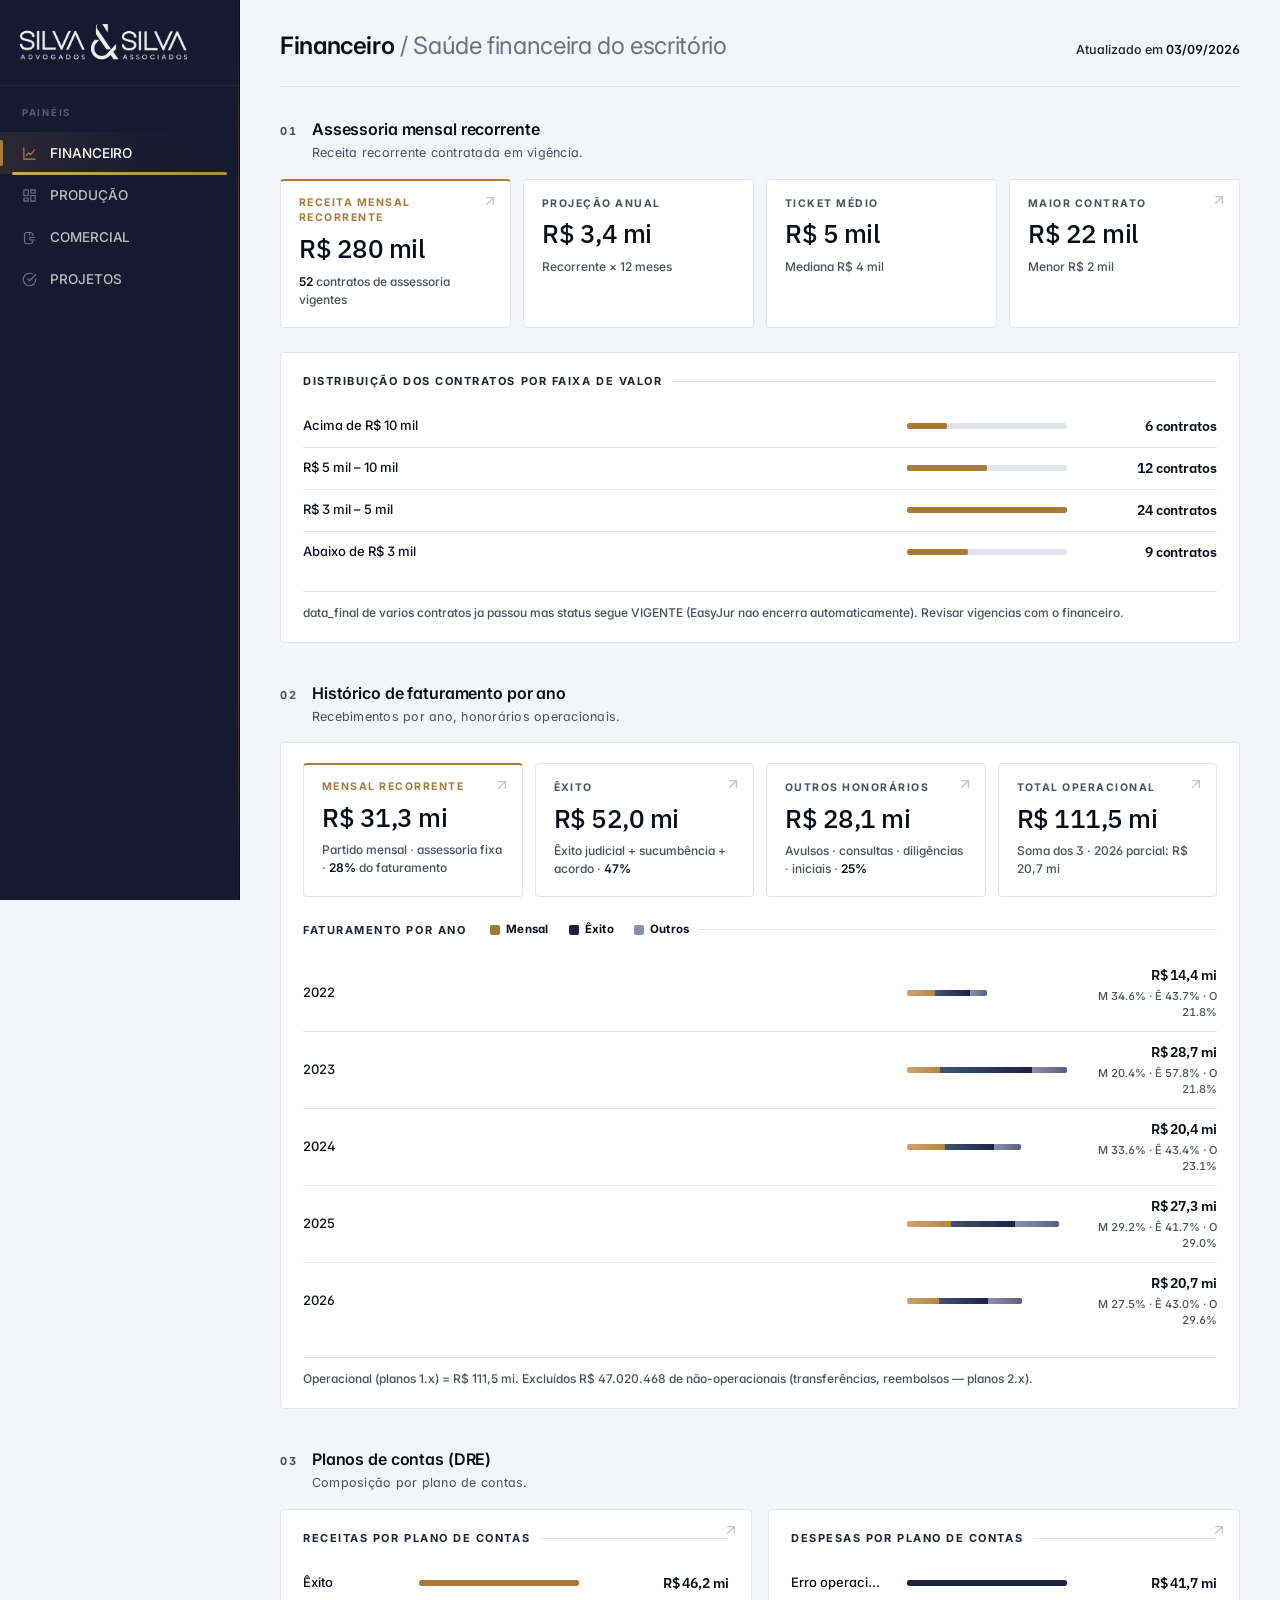
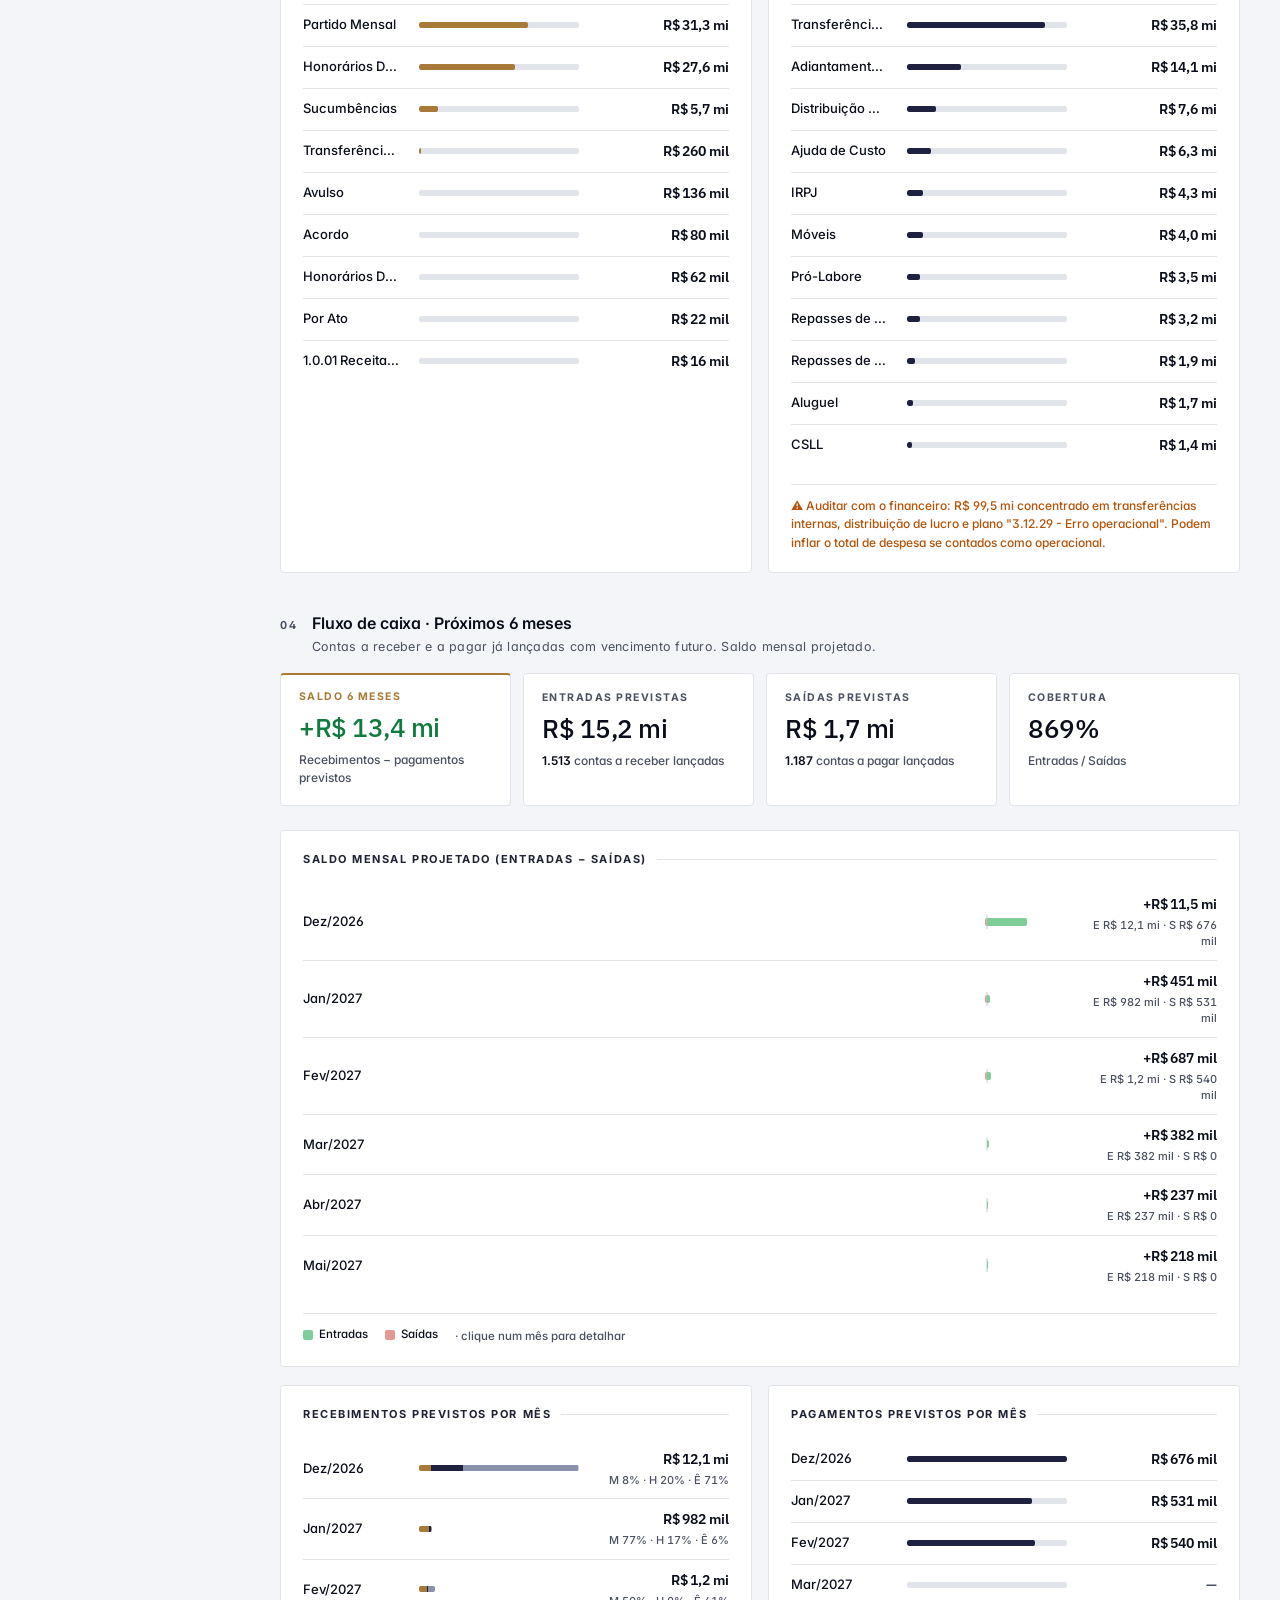
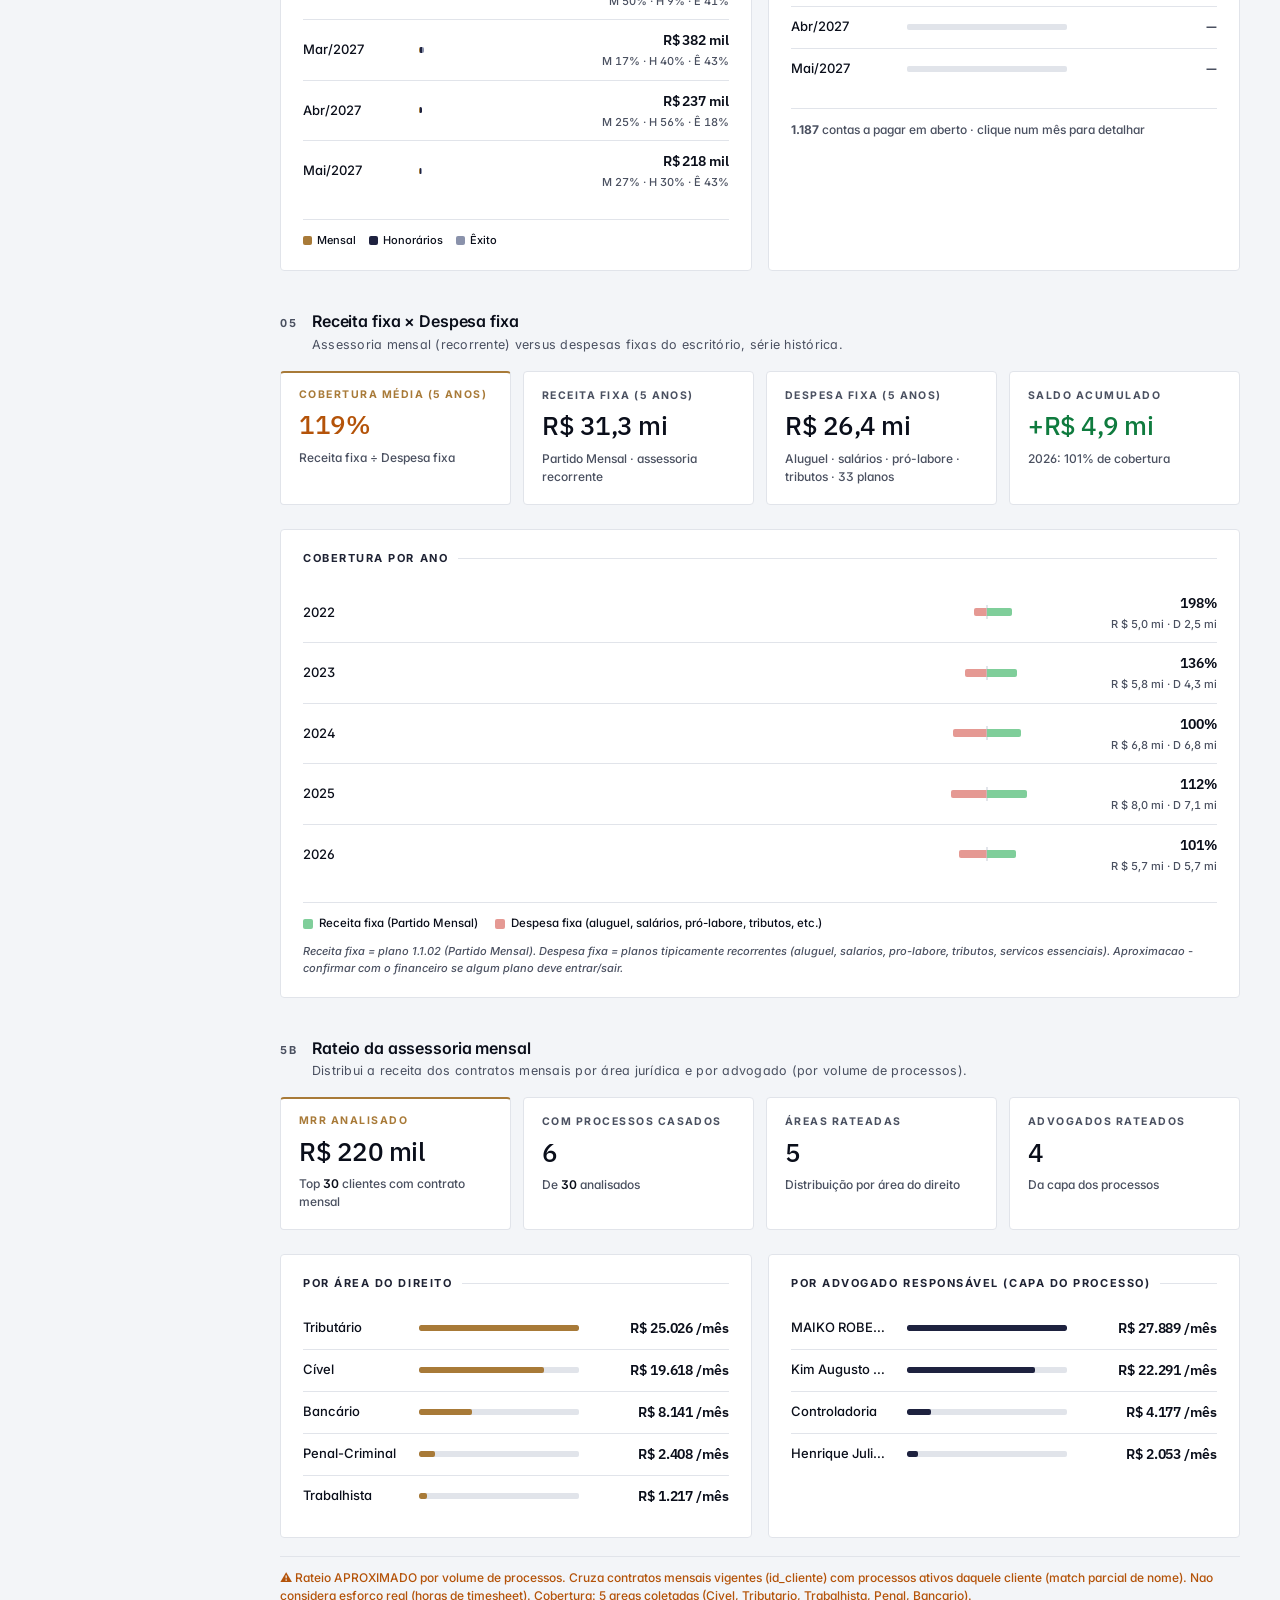
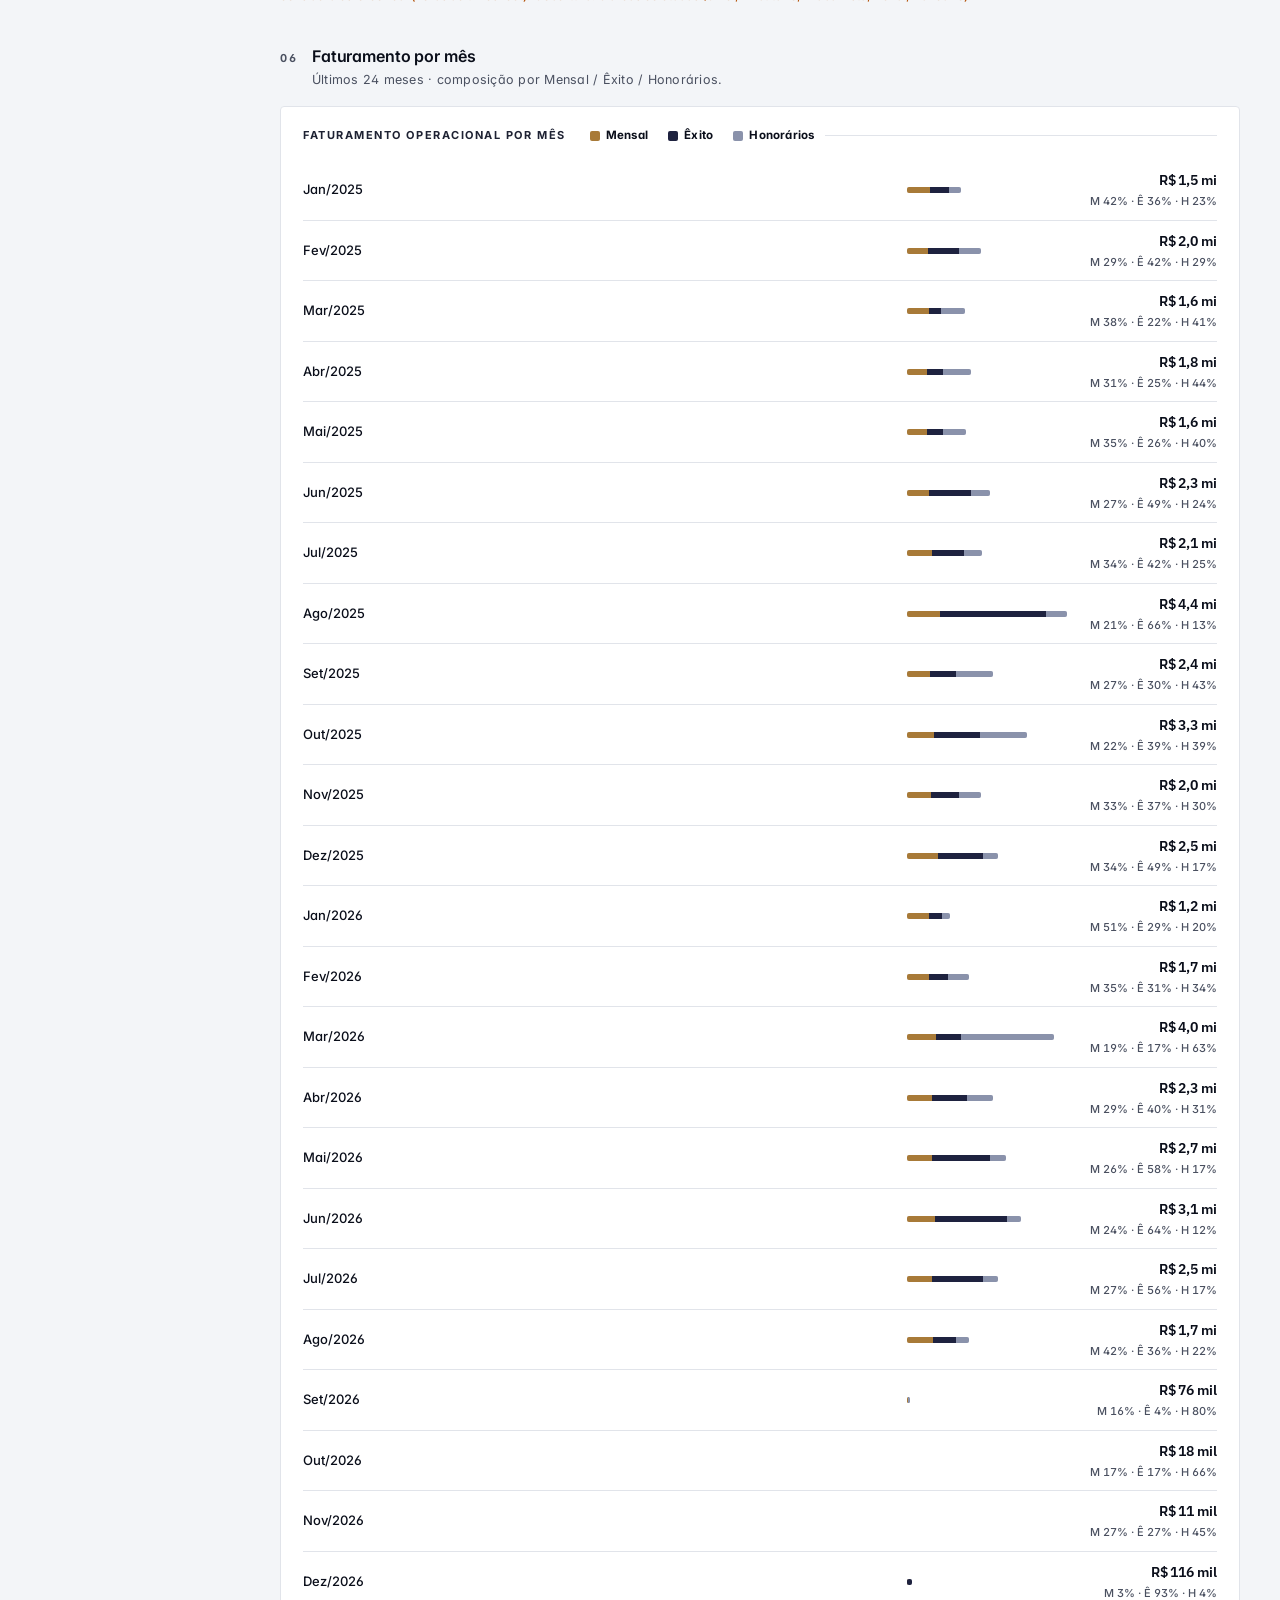
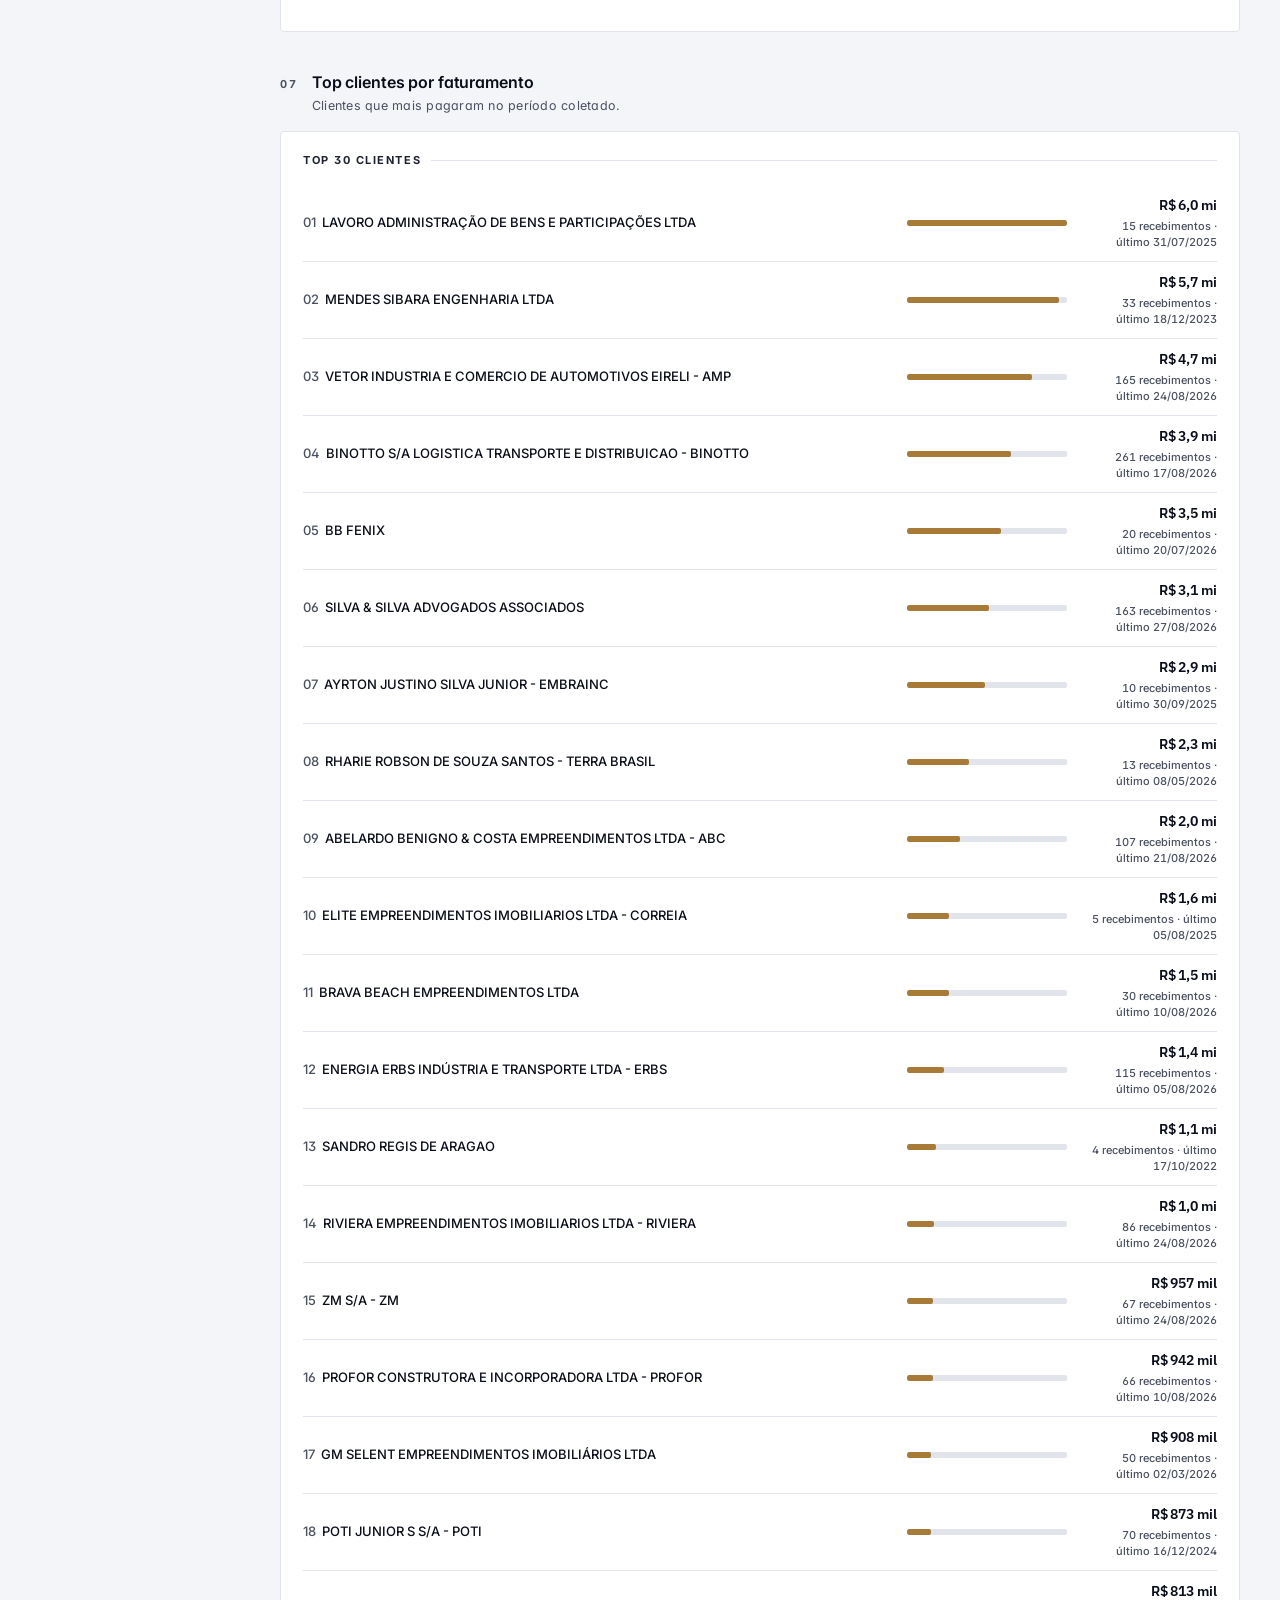
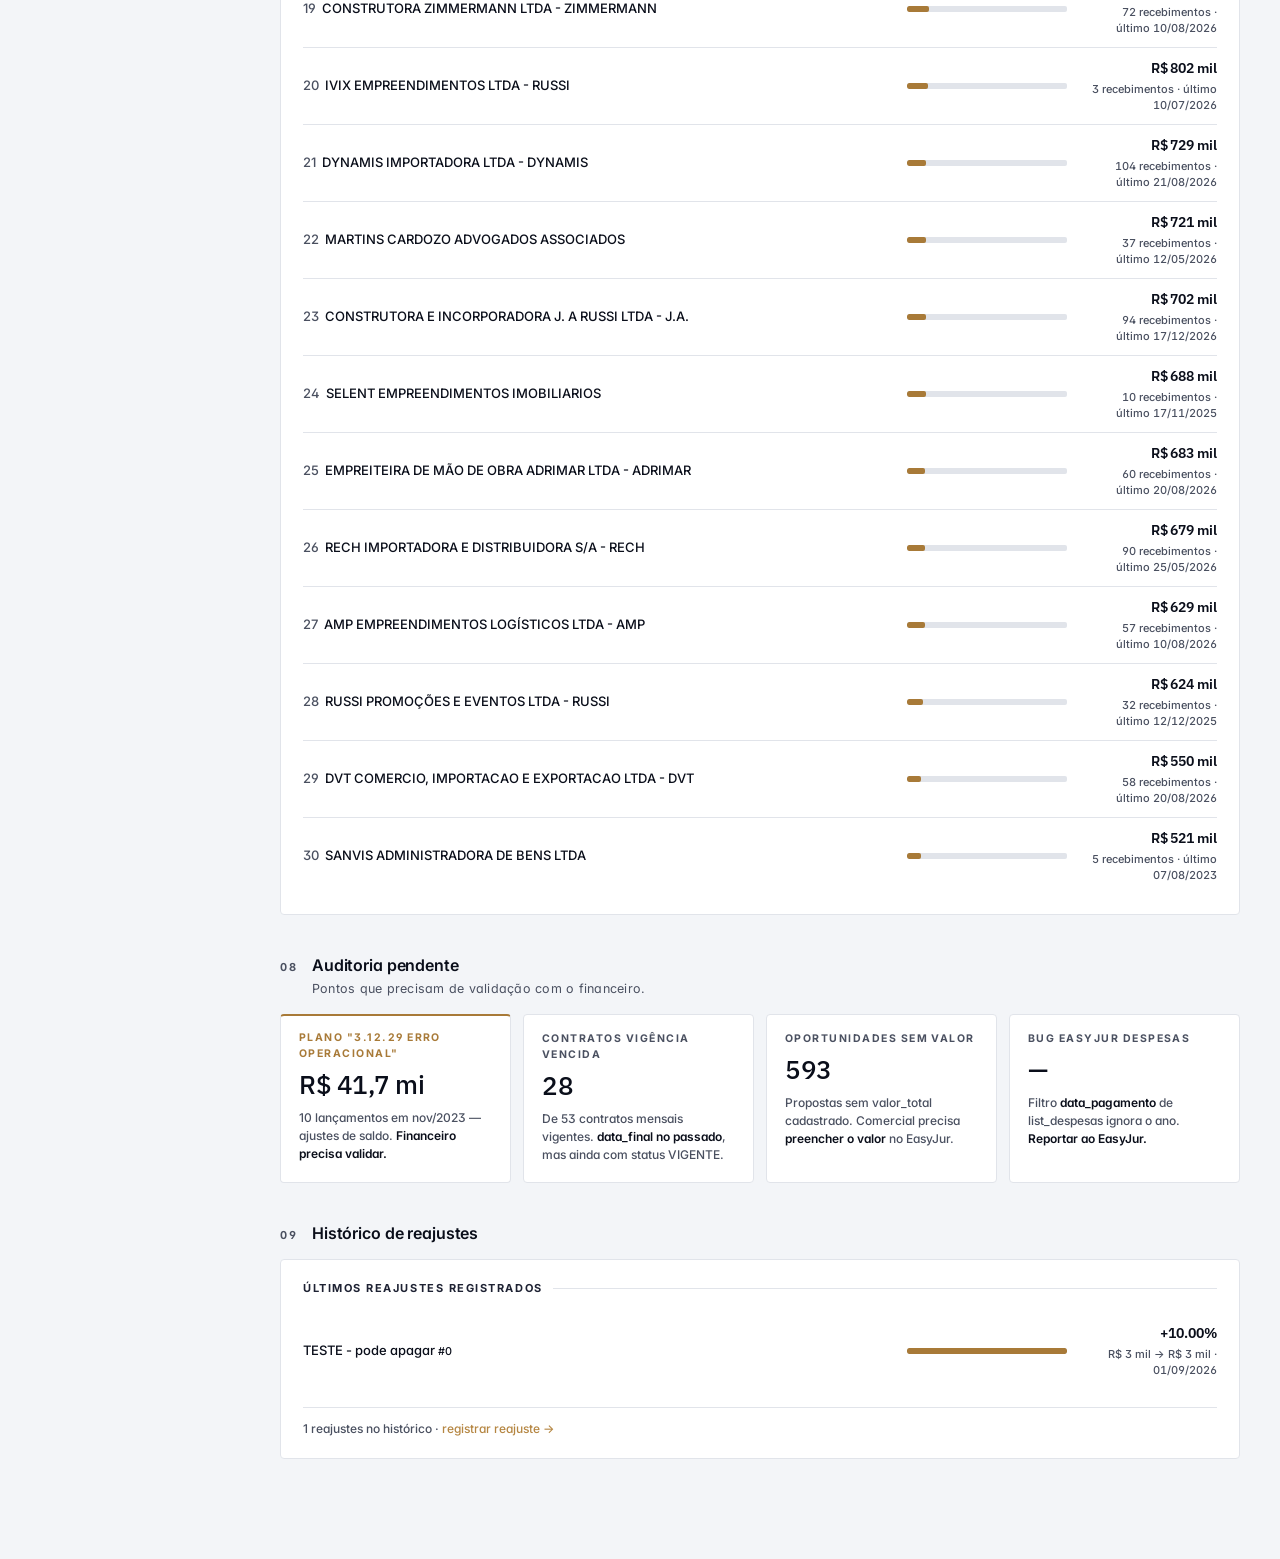
==== commit c20ae055: "Aba Financeiro: rateio da assessoria + auditoria pendente + faturamento por mes + top clientes 4 nov" ====
--- a/index.html
+++ b/index.html
@@ -1840,10 +1840,68 @@
 
     <section>
       <div class="sec-head">
+        <div class="roman">5B</div>
+        <div class="sec-titles">
+          <h2>Rateio da assessoria mensal</h2>
+          <div class="sec-desc">Distribui a receita dos contratos mensais por área jurídica e por advogado (por volume de processos).</div>
+        </div>
+      </div>
+      <div class="fin-cards" id="fin-rateio-cards"></div>
+      <div class="grid2" style="margin-top:18px">
+        <div class="panel">
+          <div class="panel-label">Por área do direito</div>
+          <div class="hbar-list" id="fin-rateio-area"><div class="stub"><span class="stub-ico">—</span>carregando…</div></div>
+        </div>
+        <div class="panel">
+          <div class="panel-label">Por advogado responsável (capa do processo)</div>
+          <div class="hbar-list" id="fin-rateio-adv"><div class="stub"><span class="stub-ico">—</span>carregando…</div></div>
+        </div>
+      </div>
+      <div class="data-note warn" id="fin-rateio-nota" style="margin-top:12px"></div>
+    </section>
+
+    <section>
+      <div class="sec-head">
         <div class="roman">06</div>
         <div class="sec-titles">
+          <h2>Faturamento por mês</h2>
+          <div class="sec-desc">Últimos 24 meses · composição por Mensal / Êxito / Honorários.</div>
+        </div>
+      </div>
+      <div class="panel" id="fin-fat-mes">
+        <div class="stub"><span class="stub-ico">—</span>carregando…</div>
+      </div>
+    </section>
+
+    <section>
+      <div class="sec-head">
+        <div class="roman">07</div>
+        <div class="sec-titles">
+          <h2>Top clientes por faturamento</h2>
+          <div class="sec-desc">Clientes que mais pagaram no período coletado.</div>
+        </div>
+      </div>
+      <div class="panel" id="fin-top-clientes">
+        <div class="stub"><span class="stub-ico">—</span>carregando…</div>
+      </div>
+    </section>
+
+    <section>
+      <div class="sec-head">
+        <div class="roman">08</div>
+        <div class="sec-titles">
+          <h2>Auditoria pendente</h2>
+          <div class="sec-desc">Pontos que precisam de validação com o financeiro.</div>
+        </div>
+      </div>
+      <div class="fin-cards" id="fin-auditoria-cards"></div>
+    </section>
+
+    <section>
+      <div class="sec-head">
+        <div class="roman">09</div>
+        <div class="sec-titles">
           <h2>Histórico de reajustes</h2>
-
         </div>
       </div>
       <div class="panel" id="fin-reajustes-panel">
@@ -1908,11 +1966,11 @@
       <div class="sec-head">
         <div class="roman">05</div>
         <div class="sec-titles"><h2>Timesheet e petições</h2>
-          <div class="sec-desc">Timesheet integrado ao Painel de Produtividade.</div></div>
+          <div class="sec-desc">Aguardando coleta do timesheet e definição do critério de petição.</div></div>
       </div>
       <div class="panel">
-        <div class="stub"><span class="stub-ico">—</span><b>"Petições produzidas"</b> precisa de critério definido (não há contador nativo no EasyJur).
-          <div class="stub-tag falta">a definir</div></div>
+        <div class="stub"><span class="stub-ico">—</span>Timesheet e contador de petições ficam <b>a definir</b> — depende de coleta específica e de critério do escritório.
+          <div class="stub-tag falta">a coletar / a definir</div></div>
       </div>
     </section>
   </div>
@@ -1993,7 +2051,7 @@
 </main>
 
 
-<script id="dados-embed">window.DADOS_EMBED = {"mrr": {"gerado_em": "2026-08-31", "fonte": "EasyJur list_contratos classificacao=mensal status=VIGENTE", "total_contratos_vigentes": 52, "contratos_com_valor": 51, "contratos_zerados": 1, "receita_mensal_recorrente_total": 280169.8, "receita_anual_projetada": 3362037.6, "ticket_medio_mensal": 5493.53, "mediana_mensal": 4376.7, "maior_contrato": 22000, "menor_contrato": 1518, "distribuicao_faixas": {"acima_10k": 6, "5k_10k": 12, "3k_5k": 24, "abaixo_3k": 9}, "nota": "data_final de varios contratos ja passou mas status segue VIGENTE (EasyJur nao encerra automaticamente). Revisar vigencias com o financeiro."}, "receitas": {"gerado_em": "2026-08-31", "fonte": "EasyJur list_receitas (escritorio id_empresa 110648)", "metodo": "Paginacao completa 2022-2026; pago por data_pagamento (status=P); competencia por data_competencia (todos status). Dedup por id. Contagens conferem 100% com meta.total da API.", "faturamento_por_ano": [{"ano": 2022, "total_pago": 14429251.94, "qtd_recebimentos": 2164, "total_competencia": 18686288.73, "qtd_lancamentos": 2447}, {"ano": 2023, "total_pago": 35557815.49, "qtd_recebimentos": 2528, "total_competencia": 36065465.93, "qtd_lancamentos": 2622}, {"ano": 2024, "total_pago": 40310726.92, "qtd_recebimentos": 3662, "total_competencia": 42859740.96, "qtd_lancamentos": 3751}, {"ano": 2025, "total_pago": 38302689.78, "qtd_recebimentos": 3741, "total_competencia": 44767700.55, "qtd_lancamentos": 4263}, {"ano": 2026, "total_pago": 29889398.88, "qtd_recebimentos": 2464, "total_competencia": 55271114.88, "qtd_lancamentos": 4070}], "faturamento_por_plano_de_contas": [{"id": 3, "descricao": "1.1.01 - Êxito", "total_pago": 46222325.69, "qtd": 1919, "por_ano": {"2022": 4928735.14, "2023": 15926243.01, "2024": 7433360.85, "2025": 10577779.72, "2026": 7356206.97}}, {"id": 282, "descricao": "2.1.11 - Transferência Entrada", "total_pago": 45743511.44, "qtd": 926, "por_ano": {"2023": 6609744.76, "2024": 19476428.66, "2025": 10598825.62, "2026": 9058512.4}}, {"id": 5, "descricao": "1.1.02 - Partido Mensal", "total_pago": 31338137.63, "qtd": 6440, "por_ano": {"2022": 4968774.01, "2023": 5841115.73, "2024": 6845736.41, "2025": 7989157.08, "2026": 5693354.4}}, {"id": 286, "descricao": "1.1.08 - Honorários Diversos", "total_pago": 27626107.28, "qtd": 3075, "por_ano": {"2022": 3068376.84, "2023": 6206259.92, "2024": 4438431.01, "2025": 7861715.41, "2026": 6051324.1}}, {"id": 9, "descricao": "1.1.06 - Sucumbências", "total_pago": 5692371.33, "qtd": 213, "por_ano": {"2022": 1351704.53, "2023": 607545.51, "2024": 1365772.44, "2025": 822894.27, "2026": 1544454.58}}, {"id": 29, "descricao": "2.1.09 - Outras Receitas", "total_pago": 1002481.08, "qtd": 184, "por_ano": {"2022": 12696.79, "2023": 235978.56, "2024": 401858.52, "2025": 291534.3, "2026": 60412.91}}, {"id": 368, "descricao": "1.1.13 - Transferência Entrada", "total_pago": 260048.9, "qtd": 4, "por_ano": {"2024": 200000.0, "2026": 60048.9}}, {"id": 28, "descricao": "2.1.08 - Receita de Reembolso", "total_pago": 194386.54, "qtd": 1033, "por_ano": {"2022": 36972.32, "2023": 29264.13, "2024": 29797.92, "2025": 70562.34, "2026": 27789.83}}, {"id": 6, "descricao": "1.1.03 - Avulso", "total_pago": 135507.19, "qtd": 15, "por_ano": {"2022": 18426.52, "2023": 5841.64, "2024": 52308.59, "2025": 50868.09, "2026": 8062.35}}, {"id": 285, "descricao": "1.1.07 - Acordo", "total_pago": 79999.92, "qtd": 24, "por_ano": {"2023": 43333.29, "2024": 36666.63}}, {"id": 322, "descricao": "1.2.10 - Honorários Diversos", "total_pago": 62245.44, "qtd": 7, "por_ano": {"2022": 22245.44, "2023": 40000.0}}, {"id": 22, "descricao": "2.1.02 - Aluguéis", "total_pago": 42617.8, "qtd": 25, "por_ano": {"2025": 17090.0, "2026": 25527.8}}, {"id": 24, "descricao": "2.1.04 - Rendimento de Aplicações", "total_pago": 37471.01, "qtd": 603, "por_ano": {"2023": 4078.65, "2024": 23179.28, "2025": 8591.11, "2026": 1621.97}}, {"id": 295, "descricao": "1.1.09 - Por Ato", "total_pago": 21728.61, "qtd": 71, "por_ano": {"2024": 5974.1, "2025": 13671.84, "2026": 2082.67}}, {"id": 8957, "descricao": "1.0.01 Receitas Operacionais Honorarios (Geral)", "total_pago": 16020.35, "qtd": 9, "por_ano": {"2022": 16020.35}}, {"id": 8, "descricao": "1.1.05 - Diligência", "total_pago": 8000.0, "qtd": 2, "por_ano": {"2023": 8000.0}}, {"id": 363, "descricao": "1.1.12 Honorários Iniciais (Pró-Labore)", "total_pago": 5000.0, "qtd": 1, "por_ano": {"2022": 5000.0}}, {"id": 11, "descricao": "1.2.01 - Consultas", "total_pago": 1210.3, "qtd": 6, "por_ano": {"2022": 300.0, "2023": 410.29, "2024": 500.01}}, {"id": 7, "descricao": "1.1.04 - Hora Trabalhada", "total_pago": 612.5, "qtd": 1, "por_ano": {"2024": 612.5}}, {"id": 296, "descricao": "1.1.10 - Por Fase", "total_pago": 100.0, "qtd": 1, "por_ano": {"2024": 100.0}}], "faturamento_mensal": {"2025-01": {"total_pago": 1572785.53, "qtd": 295}, "2025-02": {"total_pago": 3716345.75, "qtd": 328}, "2025-03": {"total_pago": 1751177.33, "qtd": 291}, "2025-04": {"total_pago": 2242527.74, "qtd": 289}, "2025-05": {"total_pago": 1912655.96, "qtd": 270}, "2025-06": {"total_pago": 2590666.14, "qtd": 274}, "2025-07": {"total_pago": 2551223.21, "qtd": 316}, "2025-08": {"total_pago": 5467220.6, "qtd": 334}, "2025-09": {"total_pago": 3400898.19, "qtd": 320}, "2025-10": {"total_pago": 4417184.36, "qtd": 363}, "2025-11": {"total_pago": 4739397.31, "qtd": 300}, "2025-12": {"total_pago": 3940607.66, "qtd": 361}, "2026-01": {"total_pago": 2093113.14, "qtd": 273}, "2026-02": {"total_pago": 2973392.74, "qtd": 288}, "2026-03": {"total_pago": 4599201.52, "qtd": 336}, "2026-04": {"total_pago": 4082725.41, "qtd": 334}, "2026-05": {"total_pago": 3745633.22, "qtd": 291}, "2026-06": {"total_pago": 4529433.99, "qtd": 343}, "2026-07": {"total_pago": 4845333.19, "qtd": 299}, "2026-08": {"total_pago": 2811784.83, "qtd": 282}, "2026-09": {"total_pago": 63970.84, "qtd": 7}, "2026-10": {"total_pago": 17810.0, "qtd": 4}, "2026-11": {"total_pago": 11000.0, "qtd": 3}, "2026-12": {"total_pago": 116000.0, "qtd": 4}}}, "despesas": {"gerado_em": "2026-08-31", "fonte": "EasyJur list_despesas (status=P, por data_pagamento)", "total_operacional_3x": 134982103.97, "total_geral": 135893748.96, "nao_operacional": 911644.99, "despesas_por_ano": [{"ano": 2022, "total_pago": 3494368.52, "qtd_pagamentos": 1900}, {"ano": 2023, "total_pago": 56711074.74, "qtd_pagamentos": 1700}, {"ano": 2024, "total_pago": 38317324.53, "qtd_pagamentos": 6000}, {"ano": 2025, "total_pago": 30458876.57, "qtd_pagamentos": 8500}, {"ano": 2026, "total_pago": 6912104.6, "qtd_pagamentos": 1593}], "despesas_por_plano_de_contas": [{"descricao": "3.12.29 - Erro operacional", "total_pago": 41714256.71}, {"descricao": "3.11.14 - Transferência Saída", "total_pago": 35752635.21}, {"descricao": "3.3.35 - Adiantamento de Distribuição de Lucro", "total_pago": 14097709.52}, {"descricao": "3.3.22 - Distribuição de Lucro", "total_pago": 7637230.89}, {"descricao": "3.3.30 - Ajuda de Custo", "total_pago": 6337592.31}, {"descricao": "3.5.04 - IRPJ", "total_pago": 4344532.75}, {"descricao": "3.10.03 - Móveis", "total_pago": 4041138.92}, {"descricao": "3.3.29 - Pró-Labore", "total_pago": 3482921.48}, {"descricao": "3.4.01 - Repasses de Honorários Advocatícios a terceiros", "total_pago": 3229442.54}, {"descricao": "3.4.02 - Repasses de Honorários Advocatícios sócios", "total_pago": 1911467.12}, {"descricao": "3.2.01 - Aluguel", "total_pago": 1726678.26}, {"descricao": "3.5.06 - CSLL", "total_pago": 1385390.63}, {"descricao": "3.3.01 - Salários", "total_pago": 1232312.83}, {"descricao": "3.3.26 - Comissões", "total_pago": 1180894.07}, {"descricao": "3.3.03 - Bonificações", "total_pago": 826036.52}, {"descricao": "3.12.30 - Despesas com Software", "total_pago": 601301.96}, {"descricao": "3.3.04 - INSS", "total_pago": 570964.35}, {"descricao": "3.3.02 - Bolsa de Estágios", "total_pago": 537114.17}, {"descricao": "3.10.04 - Informática", "total_pago": 473488.76}, {"descricao": "4.1.08 - Repasses de Acordo", "total_pago": 418801.88}, {"descricao": "3.5.02 - COFINS", "total_pago": 383606.71}, {"descricao": "4.1.15 - Transferência Saìda", "total_pago": 316137.37}, {"descricao": "3.5.16 - Impostos e Taxas (Geral)", "total_pago": 278444.45}, {"descricao": "3.3.09 - Encargos Rescisórios", "total_pago": 270732.85}, {"descricao": "3.12.11 - Festas e Eventos", "total_pago": 256402.07}, {"descricao": "3.9.05 - Marketing Digital", "total_pago": 243001.09}, {"descricao": "3.6.16 - Deslocamento", "total_pago": 198101.03}, {"descricao": "4.1.05 - Pagamento para Cliente", "total_pago": 176415.34}, {"descricao": "3.4.06 - Serviços de Consultoria", "total_pago": 145055.09}, {"descricao": "3.2.11 - Manutenção de Casa", "total_pago": 140808.8}, {"descricao": "3.4.05 - Serviços Contábeis", "total_pago": 128449.94}, {"descricao": "3.12.14 - Presentes", "total_pago": 126156.89}, {"descricao": "3.2.04 - Telefonia Fixa", "total_pago": 126018.72}, {"descricao": "3.2.03 - Energia Elétrica", "total_pago": 122738.16}, {"descricao": "3.12.15 - Doações", "total_pago": 107146.28}, {"descricao": "3.3.05 - FGTS", "total_pago": 103781.36}, {"descricao": "3.4.08 - Serviços de Segurança", "total_pago": 87887.38}, {"descricao": "3.4.07 - Serviços de Informática", "total_pago": 83606.9}, {"descricao": "3.3.07 - 13º Salários", "total_pago": 72635.05}, {"descricao": "3.1.13 - Hospedagem", "total_pago": 70421.11}, {"descricao": "3.12.18 - Outros Gastos", "total_pago": 65294.42}, {"descricao": "3.3.08 - Férias", "total_pago": 62581.42}, {"descricao": "3.12.13 - Cartórios", "total_pago": 61517.41}, {"descricao": "3.8.02 - Supermercado, Padaria e Sacolão", "total_pago": 51869.95}, {"descricao": "3.12.08 - Cursos e Congressos", "total_pago": 51362.29}, {"descricao": "3.5.01 - PIS", "total_pago": 49081.33}, {"descricao": "3.12.04 - Material de Limpeza", "total_pago": 48579.89}, {"descricao": "3.2.02 - Condomínio", "total_pago": 47930.84}, {"descricao": "3.1.12 - Estacionamento", "total_pago": 37191.74}, {"descricao": "3.12.19 - Compras", "total_pago": 35448.57}, {"descricao": "3.2.08 - Água", "total_pago": 29015.98}, {"descricao": "3.5.03 - ISS", "total_pago": 28152.88}, {"descricao": "3.11.05 - Tarifas Bancárias", "total_pago": 26726.14}, {"descricao": "3.5.14 - Anuidade OAB", "total_pago": 25933.25}, {"descricao": "3.6.07 - Seguro de Automóveis", "total_pago": 22404.41}, {"descricao": "3.5.10 - DAS - Simples Nacional", "total_pago": 20168.72}, {"descricao": "3.2.07 - Serviços de Internet", "total_pago": 19961.22}, {"descricao": "3.12.02 - Material de Escritório", "total_pago": 19715.57}, {"descricao": "3.1.01 - Custas", "total_pago": 19195.16}, {"descricao": "3.2.09 - Seguros de Imóveis", "total_pago": 18064.84}, {"descricao": "3.3.06 - IRRF sobre Folha", "total_pago": 17109.79}, {"descricao": "3.5.09 - Taxas Diversas", "total_pago": 16733.18}, {"descricao": "3.9.04 - Anúncios em Jornais e Revistas", "total_pago": 16633.69}, {"descricao": "3.7.01 - Passagem Aéreas", "total_pago": 14936.78}, {"descricao": "3.12.33 - Despesas (Geral)", "total_pago": 14721.23}, {"descricao": "3.3.34 - Exame Admissional/Demissional", "total_pago": 14061.32}, {"descricao": "3.10.12 - Investimento (Geral)", "total_pago": 12267.85}, {"descricao": "3.3.28 - Adiantamentos e Empréstimos", "total_pago": 12162.1}, {"descricao": "3.9.02 - Material Gráfico", "total_pago": 11707.82}, {"descricao": "3.3.16 - Médicos", "total_pago": 10938.78}, {"descricao": "3.11.11 - Adiantamentos", "total_pago": 10000.0}, {"descricao": "3.11.02 - Cartão de Crédito", "total_pago": 7898.75}, {"descricao": "3.2.05 - Telefonia Móvel", "total_pago": 7114.71}, {"descricao": "3.2.10 - IPTU", "total_pago": 6602.36}, {"descricao": "3.1.08 - Repasses de Acordo", "total_pago": 5383.58}, {"descricao": "3.6.04 - Combustível", "total_pago": 4272.26}, {"descricao": "3.3.27 - Restituição de Valores", "total_pago": 4227.45}, {"descricao": "3.8.01 - Restaurantes e Lanchonetes", "total_pago": 3808.74}, {"descricao": "3.11.10 - Despesa de Reembolso", "total_pago": 3409.95}, {"descricao": "3.3.36 - Verbas Rescisórias", "total_pago": 3114.8}, {"descricao": "3.6.08 - IPVA", "total_pago": 2381.53}, {"descricao": "3.11.04 - IOF", "total_pago": 2195.2}, {"descricao": "3.9.03 - Assessoria de Imprensa", "total_pago": 2000.0}, {"descricao": "3.4.03 - Repasses de Honorários Advocatícios Associados", "total_pago": 1609.4}, {"descricao": "3.4.18 - Contrato de Prestação de Serviços Diversos", "total_pago": 1200.0}, {"descricao": "3.12.03 - Material de Informática", "total_pago": 1077.07}, {"descricao": "3.12.07 - Jornais e Revistas", "total_pago": 1000.0}, {"descricao": "3.10.07 - Manutenção Predial", "total_pago": 906.84}, {"descricao": "3.4.20 - Manutenção de Equipamentos", "total_pago": 590.0}, {"descricao": "3.6.12 - Passagem", "total_pago": 589.78}, {"descricao": "3.3.18 - Farmácia", "total_pago": 530.88}, {"descricao": "3.12.06 - Livros e Informativos", "total_pago": 520.1}, {"descricao": "3.8.3 - Alimentação (Geral)", "total_pago": 345.0}, {"descricao": "3.1.04 - Diligência", "total_pago": 333.33}, {"descricao": "3.4.10 - Serviços de Manutenção", "total_pago": 320.0}, {"descricao": "3.5.05 - IRPF", "total_pago": 291.44}, {"descricao": "4.1.13 - Hospedagem", "total_pago": 290.4}, {"descricao": "3.1.06 - Repasses de Alvarás", "total_pago": 195.53}, {"descricao": "3.12.05 - Material de Manutenção", "total_pago": 186.72}, {"descricao": "3.9.01 - Anúncios e Propagandas", "total_pago": 105.0}, {"descricao": "3.4.15 - Correios", "total_pago": 94.2}, {"descricao": "3.1.03 - Deslocamento externo em favor de cliente", "total_pago": 92.92}, {"descricao": "3.6.14 - Uber", "total_pago": 70.0}, {"descricao": "3.7.02 - Hospedagem", "total_pago": 50.0}, {"descricao": "3.3.14 - Seguros de Vida", "total_pago": 14.98}], "despesas_mensal": {"2024-01": 3226294.19, "2024-02": 2619069.13, "2024-03": 2007090.64, "2024-04": 3757992.04, "2024-05": 2366102.31, "2024-06": 4485625.34, "2024-07": 4862059.73, "2024-08": 2064771.49, "2024-09": 6542136.19, "2024-10": 2565082.5, "2024-11": 1386036.59, "2024-12": 2435064.38, "2025-01": 1161439.59, "2025-02": 1388958.29, "2025-03": 1580802.26, "2025-04": 2152144.05, "2025-05": 1470038.05, "2025-06": 1938665.91, "2025-07": 1801263.41, "2025-08": 3144263.5, "2025-09": 4295837.08, "2025-10": 2636460.34, "2025-11": 4548149.69, "2025-12": 4340854.4, "2026-01": 1783571.09, "2026-02": 948665.0, "2026-03": 767702.06, "2026-04": 770654.77, "2026-05": 633604.31, "2026-06": 656178.02, "2026-07": 692147.85, "2026-08": 659581.5}}, "comercial": {"gerado_em": "2026-08-31", "fonte": "EasyJur list_oportunidades", "total_processadas": 3085, "total_reportado_api": 3085, "funil_geral": {"1": {"label": "Briefing", "qtd": 236, "valor_total": 204280.03}, "2": {"label": "Proposta", "qtd": 1165, "valor_total": 19783169.19}, "3": {"label": "Negociação", "qtd": 49, "valor_total": 434684.09}, "4": {"label": "Fechado", "qtd": 994, "valor_total": 20499348.24}, "5": {"label": "Recusado", "qtd": 639, "valor_total": 11688271.39}, "outros": {"label": "(status fora 1-5)", "qtd": 2, "valor_total": 0.0}, "_total_registros": 3085}, "por_vendedor": [{"vendedor": "Yasmin Lazouwnik", "enviadas": 1386, "fechadas": 486, "recusadas": 365, "em_aberto": 609, "valor_em_aberto": 8953084.98, "valor_fechado": 9315695.65, "total_oportunidades": 1460}, {"vendedor": "VANESSA MARAGNO OSELLAME", "enviadas": 511, "fechadas": 241, "recusadas": 99, "em_aberto": 181, "valor_em_aberto": 3993939.44, "valor_fechado": 6449886.49, "total_oportunidades": 521}, {"vendedor": "Bruna Gabrielli Vidal", "enviadas": 436, "fechadas": 150, "recusadas": 62, "em_aberto": 252, "valor_em_aberto": 3648282.8, "valor_fechado": 2001814.12, "total_oportunidades": 464}, {"vendedor": "Erika Martins da Silva", "enviadas": 242, "fechadas": 54, "recusadas": 68, "em_aberto": 130, "valor_em_aberto": 2330871.0, "valor_fechado": 1825149.0, "total_oportunidades": 252}, {"vendedor": "Ana Bittencourt", "enviadas": 37, "fechadas": 20, "recusadas": 0, "em_aberto": 18, "valor_em_aberto": 271000.0, "valor_fechado": 487964.0, "total_oportunidades": 38}, {"vendedor": "Kelly Bento", "enviadas": 71, "fechadas": 12, "recusadas": 25, "em_aberto": 54, "valor_em_aberto": 0.09, "valor_fechado": 3000.12, "total_oportunidades": 91}, {"vendedor": "Kim Augusto Zanoni", "enviadas": 16, "fechadas": 8, "recusadas": 5, "em_aberto": 8, "valor_em_aberto": 0.0, "valor_fechado": 152600.0, "total_oportunidades": 21}, {"vendedor": "Giovanna Julia Paulina da Silva", "enviadas": 56, "fechadas": 5, "recusadas": 1, "em_aberto": 51, "valor_em_aberto": 694250.0, "valor_fechado": 102161.01, "total_oportunidades": 57}, {"vendedor": "Fernanda Xanteli Faissel", "enviadas": 18, "fechadas": 4, "recusadas": 3, "em_aberto": 11, "valor_em_aberto": 308705.0, "valor_fechado": 47536.5, "total_oportunidades": 18}, {"vendedor": "Gisele Cristina Vailati Cunha", "enviadas": 5, "fechadas": 3, "recusadas": 2, "em_aberto": 0, "valor_em_aberto": 0.0, "valor_fechado": 0.03, "total_oportunidades": 5}, {"vendedor": "Pedro Henrique Almeida da Silva", "enviadas": 2, "fechadas": 2, "recusadas": 0, "em_aberto": 1, "valor_em_aberto": 0.0, "valor_fechado": 25000.0, "total_oportunidades": 3}, {"vendedor": "Fernanda Kreibich", "enviadas": 9, "fechadas": 2, "recusadas": 3, "em_aberto": 5, "valor_em_aberto": 0.0, "valor_fechado": 0.02, "total_oportunidades": 10}, {"vendedor": "Mariana Cristina da Silva", "enviadas": 2, "fechadas": 2, "recusadas": 0, "em_aberto": 0, "valor_em_aberto": 0.0, "valor_fechado": 0.01, "total_oportunidades": 2}, {"vendedor": "MAIKO ROBERTO MAIER", "enviadas": 4, "fechadas": 1, "recusadas": 1, "em_aberto": 2, "valor_em_aberto": 30000.0, "valor_fechado": 45000.0, "total_oportunidades": 4}, {"vendedor": "Rafaela de Mattos Queiroz", "enviadas": 1, "fechadas": 1, "recusadas": 0, "em_aberto": 0, "valor_em_aberto": 0.0, "valor_fechado": 16968.0, "total_oportunidades": 1}, {"vendedor": "GILBERTO LUIZ SUZIN", "enviadas": 1, "fechadas": 1, "recusadas": 0, "em_aberto": 0, "valor_em_aberto": 0.0, "valor_fechado": 13726.29, "total_oportunidades": 1}, {"vendedor": "Lisandra Vieira Holzmann", "enviadas": 20, "fechadas": 1, "recusadas": 0, "em_aberto": 89, "valor_em_aberto": 0.0, "valor_fechado": 11347.0, "total_oportunidades": 90}, {"vendedor": "Bruna Duarte Soares Martins", "enviadas": 2, "fechadas": 1, "recusadas": 0, "em_aberto": 1, "valor_em_aberto": 0.0, "valor_fechado": 1500.0, "total_oportunidades": 2}, {"vendedor": "Christian de Lima Jagelski", "enviadas": 15, "fechadas": 0, "recusadas": 0, "em_aberto": 17, "valor_em_aberto": 18000.0, "valor_fechado": 0.0, "total_oportunidades": 17}, {"vendedor": "Jéssica da Silva Titon", "enviadas": 5, "fechadas": 0, "recusadas": 5, "em_aberto": 5, "valor_em_aberto": 0.0, "valor_fechado": 0.0, "total_oportunidades": 11}, {"vendedor": "BRUNA LAZZARI", "enviadas": 6, "fechadas": 0, "recusadas": 0, "em_aberto": 6, "valor_em_aberto": 126000.0, "valor_fechado": 0.0, "total_oportunidades": 7}, {"vendedor": "Elton Vargas de Oliveira", "enviadas": 1, "fechadas": 0, "recusadas": 0, "em_aberto": 6, "valor_em_aberto": 0.0, "valor_fechado": 0.0, "total_oportunidades": 6}, {"vendedor": "Kethlin de Machado", "enviadas": 0, "fechadas": 0, "recusadas": 0, "em_aberto": 2, "valor_em_aberto": 0.0, "valor_fechado": 0.0, "total_oportunidades": 2}, {"vendedor": "Airton Ariel", "enviadas": 1, "fechadas": 0, "recusadas": 0, "em_aberto": 1, "valor_em_aberto": 48000.0, "valor_fechado": 0.0, "total_oportunidades": 1}, {"vendedor": "Amelie", "enviadas": 0, "fechadas": 0, "recusadas": 0, "em_aberto": 1, "valor_em_aberto": 0.0, "valor_fechado": 0.0, "total_oportunidades": 1}], "por_mes": {"2025": {"2025-01": {"leads": 46, "fechadas": 20}, "2025-02": {"leads": 69, "fechadas": 25}, "2025-03": {"leads": 74, "fechadas": 26}, "2025-04": {"leads": 87, "fechadas": 43}, "2025-05": {"leads": 39, "fechadas": 15}, "2025-06": {"leads": 53, "fechadas": 24}, "2025-07": {"leads": 42, "fechadas": 14}, "2025-08": {"leads": 35, "fechadas": 20}, "2025-09": {"leads": 99, "fechadas": 19}, "2025-10": {"leads": 51, "fechadas": 29}, "2025-11": {"leads": 33, "fechadas": 16}, "2025-12": {"leads": 16, "fechadas": 4}}, "2026": {"2026-01": {"leads": 22, "fechadas": 5}, "2026-02": {"leads": 50, "fechadas": 15}, "2026-03": {"leads": 56, "fechadas": 7}, "2026-04": {"leads": 68, "fechadas": 2}, "2026-05": {"leads": 57, "fechadas": 14}, "2026-06": {"leads": 58, "fechadas": 11}, "2026-07": {"leads": 110, "fechadas": 25}, "2026-08": {"leads": 74, "fechadas": 13}}}, "top_oportunidades_abertas": [{"nome": "ALCIONEI TRIDAPALLI - EDIFICIO ENZO GABRIEL", "cliente": "ALCIONEI TRIDAPALLI", "vendedor": "VANESSA MARAGNO OSELLAME", "status_label": "Proposta", "valor_total": 1000000.0}, {"nome": "DEFESA JUDICIAL", "cliente": "ERNANDO MACEDO SILVA", "vendedor": "Yasmin Lazouwnik", "status_label": "Proposta", "valor_total": 300000.0}, {"nome": "DEFESA JUDICIAL", "cliente": "BETATEX COMERCIAL IMPORTADORA E EXPORTADORA LTDA", "vendedor": "Yasmin Lazouwnik", "status_label": "Proposta", "valor_total": 250000.0}, {"nome": "SIMONE SELENT - CRIMINAL", "cliente": "SIMONE SELENT CORREIA", "vendedor": "Erika Martins da Silva", "status_label": "Proposta", "valor_total": 250000.0}, {"nome": "CENTRO DE TRIAGEM ITA. - AÇÃO ", "cliente": "CENTRO DE TRIAGEM ITAPEMA EIRELI", "vendedor": "VANESSA MARAGNO OSELLAME", "status_label": "Proposta", "valor_total": 200000.0}, {"nome": "RUAN ARNO BROCKVELD - CRIMINAL", "cliente": "", "vendedor": "Erika Martins da Silva", "status_label": "Proposta", "valor_total": 200000.0}, {"nome": "GABRIEL SETENT - CRIMINAL", "cliente": "GABRIEL SELENT GARGANO", "vendedor": "Erika Martins da Silva", "status_label": "Proposta", "valor_total": 200000.0}, {"nome": "FRANCISCO MOSER - CRIMINAL", "cliente": "FRANCISCO MOSER", "vendedor": "Erika Martins da Silva", "status_label": "Proposta", "valor_total": 200000.0}, {"nome": "CRIMINAL", "cliente": "MÁRIO CÉSAR ANGELO", "vendedor": "Yasmin Lazouwnik", "status_label": "Proposta", "valor_total": 180000.0}, {"nome": "FAMÍLIA GALLI - INVENTÁRIO", "cliente": "Marco Aurélio Costa Galli", "vendedor": "Bruna Gabrielli Vidal", "status_label": "Proposta", "valor_total": 175000.0}, {"nome": "AÇÃO JUDICIAL", "cliente": "GRUPO MASTER COMERCIO IMPORTACAO E EXPORTACAO LTDA", "vendedor": "Ana Bittencourt", "status_label": "Proposta", "valor_total": 150000.0}, {"nome": "agravo de instrumento", "cliente": "INDUSFLORA PRODUTOS FLORESTAIS S/A - INDUSFLORA", "vendedor": "Yasmin Lazouwnik", "status_label": "Proposta", "valor_total": 150000.0}, {"nome": "DEMIAN CORREA - PROCESSO", "cliente": "DEMIAN FRANCIS CORREA", "vendedor": "VANESSA MARAGNO OSELLAME", "status_label": "Proposta", "valor_total": 150000.0}, {"nome": "LISSANDRA SELENT - CRIMINAL", "cliente": "LISSANDRA SELENT GARGANO", "vendedor": "Erika Martins da Silva", "status_label": "Proposta", "valor_total": 150000.0}, {"nome": "ZIMMERMANN - CANTO DA PRAIA", "cliente": "CONSTRUTORA ZIMMERMANN LTDA - ZIMMERMANN", "vendedor": "Bruna Gabrielli Vidal", "status_label": "Briefing", "valor_total": 150000.0}], "alerta_valor_zerado": 593}, "producao": {"gerado_em": "2026-08-31", "fonte": "EasyJur list_processos", "id_empresa": 110648, "carteira": {"ativos": 16761, "baixados": 5703, "suspensos": 63, "arquivado_definitivo": 1046, "substabelecido": 1049, "total_geral": 24622}, "por_area": [{"id": 2, "area": "Cível", "ativos": 7087}, {"id": 7, "area": "Tributário", "ativos": 2930}, {"id": 6, "area": "Trabalhista", "ativos": 1440}, {"id": 4, "area": "Penal-Criminal", "ativos": 957}, {"id": 35, "area": "Bancário", "ativos": 795}, {"id": 16, "area": "Imobiliário", "ativos": 96}, {"id": 10, "area": "Família e Sucessões", "ativos": 54}, {"id": 5, "area": "Previdenciário", "ativos": 27}, {"id": 11, "area": "Empresarial", "ativos": 0}, {"id": 31, "area": "Consultivo", "ativos": 0}, {"id": null, "area": "Outras áreas", "ativos": 3375}], "por_area_obs": "Ativos = status 1. Soma das áreas medidas = 13386; 'Outras áreas' = 16761 - 13386 = 3375 (áreas não medidas individualmente, ex.: Administrativo, Consumidor, Recuperação Judicial, etc.).", "novos_por_mes": {"2025": {"01": 152, "02": 285, "03": 335, "04": 413, "05": 371, "06": 343, "07": 405, "08": 278, "09": 545, "10": 558, "11": 269, "12": 205, "total": 4159}, "2026": {"01": 331, "02": 226, "03": 328, "04": 297, "05": 268, "06": 260, "07": 346, "08": 438, "total_ate_agosto": 2494}}, "novos_por_mes_obs": "Contagem por data de Cadastro (tipo_data=1), todos os status. 2026 parcial até 31/08.", "novos_por_advogado_2026": [{"id_advogado": 323344, "nome": "MAIKO ROBERTO MAIER", "novos_2026": 2001}, {"id_advogado": 324279, "nome": "Kim Augusto Zanoni", "novos_2026": 471}], "novos_por_advogado_2026_obs": "O campo 'advogado' da capa do processo carrega apenas dois códigos de responsável para todo o escritório (323344 e 324279); 2001 + 471 = 2472 dos 2494 novos de 2026. Os advogados técnicos reais ficam no campo personalizado 'Advogado Responsável/Técnico' (id 2650), que não é filtrável por este endpoint — por isso não há quebra individual por advogado técnico via list_processos.", "parados": {"mais_30d": 7652, "mais_90d": 5902}, "parados_obs": "status=1, movimentacao=2 (sem movimentação há mais de X dias).", "grandes": {"acima_1mi": 1040, "acima_500k": 1574}, "grandes_obs": "status=1, filtro sobre valor_causa (filtro_valor='>=')."}, "form_atividade": {"por_vendedor": [{"vendedor": "TESTE - pode apagar", "ligacoes": 10, "leads": 2, "reunioes": 1, "propostas": 3, "dias": 1}], "por_dia": {"2026-09-01": {"ligacoes": 10, "leads": 2, "reunioes": 1, "propostas": 3}}, "qtd_registros": 1, "gerado_em": "2026-09-01T14:15:12.272Z"}, "form_times": {"advogados": [{"advogado": "TESTE - pode apagar", "time": "Cível / Contencioso", "lider": "", "situacao": "ativo"}], "por_time": {"Cível / Contencioso": ["TESTE - pode apagar"]}, "qtd_registros": 1, "gerado_em": "2026-09-01T14:15:12.272Z"}, "form_reajustes": {"reajustes": [{"cliente": "TESTE - pode apagar", "numero_contrato": "0", "data": "2026-09-01", "valor_anterior": 3000.0, "valor_novo": 3300.0, "variacao_pct": 10.0, "indice": "IPCA", "motivo": "teste"}], "qtd_registros": 1, "gerado_em": "2026-09-01T14:15:12.272Z"}, "detalhe_contratos": {"gerado_em": "2026-09-01", "fonte": "EasyJur list_contratos (classificacao=mensal, status=VIGENTE)", "total": 53, "total_valor_mensal": 289895.8, "vigencia_vencida": 28, "contratos": [{"id": 1515665, "numero": 2574, "cliente_hint": "—", "titulo": "Contrato ASSESSORIA MENSAL", "valor": 22000, "data_inicio": "2026-08-13", "data_final": "2027-08-13", "vigencia_vencida": false, "id_cliente": 685931923}, {"id": 167884, "numero": 1424, "cliente_hint": "MARCO AURELIO CARDOZO", "titulo": "Contrato MARCO AURELIO CARDOZO - ASSESSORIA MENSAL fisica e juridica", "valor": 18480, "data_inicio": "2023-09-01", "data_final": "2024-02-01", "vigencia_vencida": true, "id_cliente": 675613201}, {"id": 178759, "numero": 1498, "cliente_hint": "3RS", "titulo": "Contrato 3RS - ASSESSORIA MENSAL", "valor": 12968, "data_inicio": "2023-11-01", "data_final": "2024-11-01", "vigencia_vencida": true, "id_cliente": 676001655}, {"id": 70646, "numero": 2, "cliente_hint": "VETOR", "titulo": "Contrato VETOR - ASSESSORIA", "valor": 12000, "data_inicio": "2021-10-06", "data_final": "2022-10-06", "vigencia_vencida": true, "id_cliente": 2118817}, {"id": 1391772, "numero": 2027, "cliente_hint": "—", "titulo": "Contrato BANCARIO", "valor": 10626, "data_inicio": "2025-02-13", "data_final": null, "vigencia_vencida": false, "id_cliente": 679021298}, {"id": 1458447, "numero": 2360, "cliente_hint": "—", "titulo": "Contrato ASSESSORIA MENSAL", "valor": 10000, "data_inicio": "2025-11-05", "data_final": "2026-11-05", "vigencia_vencida": false, "id_cliente": 682052149}, {"id": 1518976, "numero": 2582, "cliente_hint": "—", "titulo": "Contrato ADMINISTRACAO PASSIVO BANCARIO", "valor": 9726, "data_inicio": "2026-09-01", "data_final": null, "vigencia_vencida": false, "id_cliente": 685270038}, {"id": 75104, "numero": 961, "cliente_hint": "POTI", "titulo": "Contrato POTI - CONTENCIOSO REAJUSTE", "valor": 9000, "data_inicio": "2022-12-01", "data_final": "2023-12-31", "vigencia_vencida": true, "id_cliente": 0}, {"id": 211483, "numero": 1799, "cliente_hint": "—", "titulo": "Contrato ASSESSORIA MENSAL", "valor": 8105, "data_inicio": "2024-08-06", "data_final": "2025-08-06", "vigencia_vencida": true, "id_cliente": 678926233}, {"id": 1390244, "numero": 2012, "cliente_hint": "—", "titulo": "Contrato PRETACAO DE SERVICO", "valor": 7590, "data_inicio": "2025-02-03", "data_final": "2025-02-03", "vigencia_vencida": true, "id_cliente": 680630916}, {"id": 264271, "numero": 1929, "cliente_hint": "—", "titulo": "Contrato RECUPERACAO JUDICIAL", "valor": 7060, "data_inicio": "2024-11-06", "data_final": "2024-11-06", "vigencia_vencida": true, "id_cliente": 677262139}, {"id": 1512330, "numero": 2565, "cliente_hint": "—", "titulo": "Contrato ASSESSORIA MENSAL", "valor": 6484, "data_inicio": "2026-07-30", "data_final": null, "vigencia_vencida": false, "id_cliente": 2168704}, {"id": 1462001, "numero": 2383, "cliente_hint": "—", "titulo": "Contrato ASSESSORIA MENSAL", "valor": 6484, "data_inicio": "2025-11-25", "data_final": null, "vigencia_vencida": false, "id_cliente": 682986508}, {"id": 1449143, "numero": 2327, "cliente_hint": "—", "titulo": "Contrato ASSESSORIA MENSAL", "valor": 6072, "data_inicio": "2025-10-09", "data_final": null, "vigencia_vencida": false, "id_cliente": 682529991}, {"id": 1501475, "numero": 2527, "cliente_hint": "—", "titulo": "Contrato ASSESSORIA MENSAL", "valor": 6000, "data_inicio": "2026-06-19", "data_final": null, "vigencia_vencida": false, "id_cliente": 675865122}, {"id": 265266, "numero": 1941, "cliente_hint": "—", "titulo": "Contrato ASSESSORIA MENSAL", "valor": 6000, "data_inicio": "2024-11-18", "data_final": "2024-11-18", "vigencia_vencida": true, "id_cliente": 677269740}, {"id": 258350, "numero": 1866, "cliente_hint": "—", "titulo": "Contrato proposta assessoria tributario + bancario", "valor": 5648, "data_inicio": "2024-09-20", "data_final": "2024-09-20", "vigencia_vencida": true, "id_cliente": 679032540}, {"id": 116457, "numero": 1061, "cliente_hint": "WELLMIX/FHERER", "titulo": "Contrato WELLMIX/FHERER - ASSESSORIA JURIDICA", "valor": 5514.6, "data_inicio": "2022-07-20", "data_final": "2024-01-31", "vigencia_vencida": true, "id_cliente": 3091169}, {"id": 1410914, "numero": 2141, "cliente_hint": "—", "titulo": "Contrato ASSESSORIA MENSAL", "valor": 5313, "data_inicio": "2025-05-01", "data_final": null, "vigencia_vencida": false, "id_cliente": 2118745}, {"id": 100146, "numero": 1014, "cliente_hint": "LATEX FOAM", "titulo": "Contrato LATEX FOAM - ASSESSORIA", "valor": 4950, "data_inicio": "2022-02-24", "data_final": null, "vigencia_vencida": false, "id_cliente": 2371960}, {"id": 1411231, "numero": 2144, "cliente_hint": "—", "titulo": "Contrato ASSESSORIA MENSAL", "valor": 4863, "data_inicio": "2025-04-24", "data_final": "2026-05-24", "vigencia_vencida": true, "id_cliente": 681523343}, {"id": 1407414, "numero": 2100, "cliente_hint": "—", "titulo": "Contrato estrategia societaria", "valor": 4554, "data_inicio": "2025-04-01", "data_final": "2025-06-01", "vigencia_vencida": true, "id_cliente": 680985119}, {"id": 1419762, "numero": 2193, "cliente_hint": "—", "titulo": "Contrato ASSESSORIA MENSAL consultivo", "valor": 4554, "data_inicio": "2025-06-13", "data_final": "2025-06-13", "vigencia_vencida": true, "id_cliente": 681876458}, {"id": 1411622, "numero": 2151, "cliente_hint": "—", "titulo": "Contrato BANCARIO 3 BANCOS", "valor": 4554, "data_inicio": "2025-04-28", "data_final": "2025-04-28", "vigencia_vencida": true, "id_cliente": 681575555}, {"id": 74719, "numero": 954, "cliente_hint": "MULTISHOP", "titulo": "Contrato MULTISHOP - ASSESSORIA", "valor": 4400, "data_inicio": "2021-11-30", "data_final": null, "vigencia_vencida": false, "id_cliente": 2204826}, {"id": 1497263, "numero": 2510, "cliente_hint": "—", "titulo": "Contrato ASSESSORIA MENSAL", "valor": 4400, "data_inicio": "2026-05-25", "data_final": "2026-11-28", "vigencia_vencida": false, "id_cliente": 685237653}, {"id": 1502805, "numero": 2537, "cliente_hint": "Assessoria Mensal", "titulo": "Contrato Assessoria Mensal - EASYCHEF", "valor": 4376.7, "data_inicio": "2026-06-23", "data_final": "2027-06-23", "vigencia_vencida": false, "id_cliente": 685332434}, {"id": 188983, "numero": 1613, "cliente_hint": "CHADY CONFECCOES", "titulo": "Contrato CHADY CONFECCOES - Assessoria mensal", "valor": 4052.5, "data_inicio": "2024-02-07", "data_final": "2025-02-07", "vigencia_vencida": true, "id_cliente": 676018001}, {"id": 1418899, "numero": 2190, "cliente_hint": "—", "titulo": "Contrato ASSESSORIA MENSAL", "valor": 4000, "data_inicio": "2025-06-06", "data_final": "2026-06-06", "vigencia_vencida": true, "id_cliente": 681957359}, {"id": 188725, "numero": 1612, "cliente_hint": "TODOS NOS PODEMOS", "titulo": "Contrato TODOS NOS PODEMOS - ASSESSORIA", "valor": 4000, "data_inicio": "2024-01-29", "data_final": "2024-07-29", "vigencia_vencida": true, "id_cliente": 676765077}, {"id": 114267, "numero": 1046, "cliente_hint": "JOLITHI", "titulo": "Contrato JOLITHI - ASSESSORIA TRIBUTARIA", "valor": 3960, "data_inicio": "2022-07-01", "data_final": "2023-01-01", "vigencia_vencida": true, "id_cliente": 3088525}, {"id": 70878, "numero": 94, "cliente_hint": "2017/08", "titulo": "2017/08  -  LUIZ CARLOS FEITOSA", "valor": 3960, "data_inicio": "2017-07-14", "data_final": "2018-01-14", "vigencia_vencida": true, "id_cliente": 2120364}, {"id": 95303, "numero": 990, "cliente_hint": "INBRAMUN", "titulo": "Contrato INBRAMUN - ASSESSORIA JURIDICA", "valor": 3960, "data_inicio": "2022-02-08", "data_final": null, "vigencia_vencida": false, "id_cliente": 0}, {"id": 194975, "numero": 1658, "cliente_hint": "SEANET", "titulo": "Contrato SEANET - ASSESSORIA MENSAL", "valor": 3883, "data_inicio": "2024-03-27", "data_final": "2024-03-27", "vigencia_vencida": true, "id_cliente": 677052675}, {"id": 1505765, "numero": 2548, "cliente_hint": "—", "titulo": "Contrato ASSESSORIA MENSAL", "valor": 3480, "data_inicio": "2026-07-14", "data_final": null, "vigencia_vencida": false, "id_cliente": 685538286}, {"id": 1402894, "numero": 2075, "cliente_hint": "—", "titulo": "Contrato ASSESSORIA MENSAL EXTRAJ. E CONTENC.", "valor": 3242, "data_inicio": "2025-03-11", "data_final": "2026-03-11", "vigencia_vencida": true, "id_cliente": 2122943}, {"id": 257696, "numero": 1858, "cliente_hint": "—", "titulo": "Contrato ASSESSORIA MENSAL banc E RJ", "valor": 3242, "data_inicio": "2024-09-16", "data_final": "2026-07-04", "vigencia_vencida": true, "id_cliente": 679019114}, {"id": 1434144, "numero": 2228, "cliente_hint": "—", "titulo": "Contrato ASSESSORIA MENSAL", "valor": 3242, "data_inicio": "2025-07-18", "data_final": "2027-02-25", "vigencia_vencida": false, "id_cliente": 682227515}, {"id": 117175, "numero": 1065, "cliente_hint": "MAQUINA DE VENDAS", "titulo": "Contrato MAQUINA DE VENDAS - ASSESSORIA JURIDICA", "valor": 3242, "data_inicio": "2022-06-01", "data_final": "2023-06-01", "vigencia_vencida": true, "id_cliente": 2164466}, {"id": 1493834, "numero": 2483, "cliente_hint": "—", "titulo": "Contrato ADMINISTRACAO PASSIVO FISCAL", "valor": 3242, "data_inicio": "2026-05-11", "data_final": null, "vigencia_vencida": false, "id_cliente": 2907715}, {"id": 90762, "numero": 985, "cliente_hint": "STV", "titulo": "Contrato STV - ASSESSORIA", "valor": 3168, "data_inicio": "2022-02-19", "data_final": null, "vigencia_vencida": false, "id_cliente": 2149739}, {"id": 95841, "numero": 995, "cliente_hint": "ERBS", "titulo": "Contrato ERBS - TRABALHISTA", "valor": 3030, "data_inicio": "2022-02-16", "data_final": null, "vigencia_vencida": false, "id_cliente": 2129734}, {"id": 95306, "numero": 991, "cliente_hint": "SELENT GV", "titulo": "Contrato SELENT GV - ASSESSORIA JURIDICA", "valor": 3030, "data_inicio": "2022-02-08", "data_final": null, "vigencia_vencida": false, "id_cliente": 2337378}, {"id": 264947, "numero": 1936, "cliente_hint": "BANCARIO", "titulo": "Contrato BANCARIO - MENSAL - 3 BANCOS", "valor": 2824, "data_inicio": "2024-11-13", "data_final": "2024-11-13", "vigencia_vencida": true, "id_cliente": 2124288}, {"id": 89886, "numero": 972, "cliente_hint": "VISION TOWER", "titulo": "Contrato VISION TOWER - ASSESSORIA", "valor": 2640, "data_inicio": "2022-01-10", "data_final": null, "vigencia_vencida": false, "id_cliente": 2301342}, {"id": 129326, "numero": 1129, "cliente_hint": "GMAD", "titulo": "Contrato GMAD - ASSESSORIA MENSAL", "valor": 2640, "data_inicio": "2022-10-18", "data_final": null, "vigencia_vencida": false, "id_cliente": 2939212}, {"id": 1460759, "numero": 2377, "cliente_hint": "—", "titulo": "Contrato ASSESSORIA MENSAL", "valor": 2500, "data_inicio": "2025-11-17", "data_final": null, "vigencia_vencida": false, "id_cliente": 682926974}, {"id": 125279, "numero": 1083, "cliente_hint": "DARLAN DIAS", "titulo": "Contrato DARLAN DIAS - ASSESSORIA MENSAL", "valor": 2431.5, "data_inicio": "2022-08-31", "data_final": null, "vigencia_vencida": false, "id_cliente": 2129942}, {"id": 1409046, "numero": 2123, "cliente_hint": "—", "titulo": "Contrato ACESSORIA", "valor": 2431.5, "data_inicio": "2025-04-10", "data_final": "2026-04-10", "vigencia_vencida": true, "id_cliente": 681045484}, {"id": 1422490, "numero": 2211, "cliente_hint": "—", "titulo": "Contrato ASSESSORIA MENSAL EXTRAJ.", "valor": 2277, "data_inicio": "2025-07-01", "data_final": null, "vigencia_vencida": false, "id_cliente": 681814962}, {"id": 116554, "numero": 1062, "cliente_hint": "FITA UP", "titulo": "Contrato FITA UP - ASSESSORIA CONTRATOS", "valor": 2178, "data_inicio": "2023-08-01", "data_final": "2024-08-01", "vigencia_vencida": true, "id_cliente": 2225424}, {"id": 116455, "numero": 1060, "cliente_hint": "BLESS", "titulo": "Contrato BLESS - ASSESSORIA JURIDICA", "valor": 1518, "data_inicio": "2022-08-03", "data_final": "2023-12-31", "vigencia_vencida": true, "id_cliente": 3091169}, {"id": 198636, "numero": 1699, "cliente_hint": "ITAGRES", "titulo": "Contrato ITAGRES - BANCARIO E AUDITORIA", "valor": 0, "data_inicio": "2024-04-22", "data_final": "2025-04-22", "vigencia_vencida": true, "id_cliente": 2142144}]}, "detalhe_vendedores": {"gerado_em": "2026-08-31", "fonte": "EasyJur list_oportunidades agregado por vendedor", "total": 25, "vendedores": [{"vendedor": "Yasmin Lazouwnik", "enviadas": 1386, "fechadas": 486, "recusadas": 365, "em_aberto": 609, "valor_em_aberto": 8953084.98, "valor_fechado": 9315695.65, "total_oportunidades": 1460}, {"vendedor": "VANESSA MARAGNO OSELLAME", "enviadas": 511, "fechadas": 241, "recusadas": 99, "em_aberto": 181, "valor_em_aberto": 3993939.44, "valor_fechado": 6449886.49, "total_oportunidades": 521}, {"vendedor": "Bruna Gabrielli Vidal", "enviadas": 436, "fechadas": 150, "recusadas": 62, "em_aberto": 252, "valor_em_aberto": 3648282.8, "valor_fechado": 2001814.12, "total_oportunidades": 464}, {"vendedor": "Erika Martins da Silva", "enviadas": 242, "fechadas": 54, "recusadas": 68, "em_aberto": 130, "valor_em_aberto": 2330871.0, "valor_fechado": 1825149.0, "total_oportunidades": 252}, {"vendedor": "Ana Bittencourt", "enviadas": 37, "fechadas": 20, "recusadas": 0, "em_aberto": 18, "valor_em_aberto": 271000.0, "valor_fechado": 487964.0, "total_oportunidades": 38}, {"vendedor": "Kelly Bento", "enviadas": 71, "fechadas": 12, "recusadas": 25, "em_aberto": 54, "valor_em_aberto": 0.09, "valor_fechado": 3000.12, "total_oportunidades": 91}, {"vendedor": "Kim Augusto Zanoni", "enviadas": 16, "fechadas": 8, "recusadas": 5, "em_aberto": 8, "valor_em_aberto": 0.0, "valor_fechado": 152600.0, "total_oportunidades": 21}, {"vendedor": "Giovanna Julia Paulina da Silva", "enviadas": 56, "fechadas": 5, "recusadas": 1, "em_aberto": 51, "valor_em_aberto": 694250.0, "valor_fechado": 102161.01, "total_oportunidades": 57}, {"vendedor": "Fernanda Xanteli Faissel", "enviadas": 18, "fechadas": 4, "recusadas": 3, "em_aberto": 11, "valor_em_aberto": 308705.0, "valor_fechado": 47536.5, "total_oportunidades": 18}, {"vendedor": "Gisele Cristina Vailati Cunha", "enviadas": 5, "fechadas": 3, "recusadas": 2, "em_aberto": 0, "valor_em_aberto": 0.0, "valor_fechado": 0.03, "total_oportunidades": 5}, {"vendedor": "Pedro Henrique Almeida da Silva", "enviadas": 2, "fechadas": 2, "recusadas": 0, "em_aberto": 1, "valor_em_aberto": 0.0, "valor_fechado": 25000.0, "total_oportunidades": 3}, {"vendedor": "Fernanda Kreibich", "enviadas": 9, "fechadas": 2, "recusadas": 3, "em_aberto": 5, "valor_em_aberto": 0.0, "valor_fechado": 0.02, "total_oportunidades": 10}, {"vendedor": "Mariana Cristina da Silva", "enviadas": 2, "fechadas": 2, "recusadas": 0, "em_aberto": 0, "valor_em_aberto": 0.0, "valor_fechado": 0.01, "total_oportunidades": 2}, {"vendedor": "MAIKO ROBERTO MAIER", "enviadas": 4, "fechadas": 1, "recusadas": 1, "em_aberto": 2, "valor_em_aberto": 30000.0, "valor_fechado": 45000.0, "total_oportunidades": 4}, {"vendedor": "Rafaela de Mattos Queiroz", "enviadas": 1, "fechadas": 1, "recusadas": 0, "em_aberto": 0, "valor_em_aberto": 0.0, "valor_fechado": 16968.0, "total_oportunidades": 1}, {"vendedor": "GILBERTO LUIZ SUZIN", "enviadas": 1, "fechadas": 1, "recusadas": 0, "em_aberto": 0, "valor_em_aberto": 0.0, "valor_fechado": 13726.29, "total_oportunidades": 1}, {"vendedor": "Lisandra Vieira Holzmann", "enviadas": 20, "fechadas": 1, "recusadas": 0, "em_aberto": 89, "valor_em_aberto": 0.0, "valor_fechado": 11347.0, "total_oportunidades": 90}, {"vendedor": "Bruna Duarte Soares Martins", "enviadas": 2, "fechadas": 1, "recusadas": 0, "em_aberto": 1, "valor_em_aberto": 0.0, "valor_fechado": 1500.0, "total_oportunidades": 2}, {"vendedor": "Christian de Lima Jagelski", "enviadas": 15, "fechadas": 0, "recusadas": 0, "em_aberto": 17, "valor_em_aberto": 18000.0, "valor_fechado": 0.0, "total_oportunidades": 17}, {"vendedor": "Jéssica da Silva Titon", "enviadas": 5, "fechadas": 0, "recusadas": 5, "em_aberto": 5, "valor_em_aberto": 0.0, "valor_fechado": 0.0, "total_oportunidades": 11}, {"vendedor": "BRUNA LAZZARI", "enviadas": 6, "fechadas": 0, "recusadas": 0, "em_aberto": 6, "valor_em_aberto": 126000.0, "valor_fechado": 0.0, "total_oportunidades": 7}, {"vendedor": "Elton Vargas de Oliveira", "enviadas": 1, "fechadas": 0, "recusadas": 0, "em_aberto": 6, "valor_em_aberto": 0.0, "valor_fechado": 0.0, "total_oportunidades": 6}, {"vendedor": "Kethlin de Machado", "enviadas": 0, "fechadas": 0, "recusadas": 0, "em_aberto": 2, "valor_em_aberto": 0.0, "valor_fechado": 0.0, "total_oportunidades": 2}, {"vendedor": "Airton Ariel", "enviadas": 1, "fechadas": 0, "recusadas": 0, "em_aberto": 1, "valor_em_aberto": 48000.0, "valor_fechado": 0.0, "total_oportunidades": 1}, {"vendedor": "Amelie", "enviadas": 0, "fechadas": 0, "recusadas": 0, "em_aberto": 1, "valor_em_aberto": 0.0, "valor_fechado": 0.0, "total_oportunidades": 1}]}, "detalhe_top_oportunidades": {"gerado_em": "2026-08-31", "fonte": "EasyJur list_oportunidades - top 15 em aberto por valor", "total": 15, "oportunidades": [{"nome": "ALCIONEI TRIDAPALLI - EDIFICIO ENZO GABRIEL", "cliente": "ALCIONEI TRIDAPALLI", "vendedor": "VANESSA MARAGNO OSELLAME", "status_label": "Proposta", "valor_total": 1000000.0}, {"nome": "DEFESA JUDICIAL", "cliente": "ERNANDO MACEDO SILVA", "vendedor": "Yasmin Lazouwnik", "status_label": "Proposta", "valor_total": 300000.0}, {"nome": "DEFESA JUDICIAL", "cliente": "BETATEX COMERCIAL IMPORTADORA E EXPORTADORA LTDA", "vendedor": "Yasmin Lazouwnik", "status_label": "Proposta", "valor_total": 250000.0}, {"nome": "SIMONE SELENT - CRIMINAL", "cliente": "SIMONE SELENT CORREIA", "vendedor": "Erika Martins da Silva", "status_label": "Proposta", "valor_total": 250000.0}, {"nome": "CENTRO DE TRIAGEM ITA. - AÇÃO ", "cliente": "CENTRO DE TRIAGEM ITAPEMA EIRELI", "vendedor": "VANESSA MARAGNO OSELLAME", "status_label": "Proposta", "valor_total": 200000.0}, {"nome": "RUAN ARNO BROCKVELD - CRIMINAL", "cliente": "", "vendedor": "Erika Martins da Silva", "status_label": "Proposta", "valor_total": 200000.0}, {"nome": "GABRIEL SETENT - CRIMINAL", "cliente": "GABRIEL SELENT GARGANO", "vendedor": "Erika Martins da Silva", "status_label": "Proposta", "valor_total": 200000.0}, {"nome": "FRANCISCO MOSER - CRIMINAL", "cliente": "FRANCISCO MOSER", "vendedor": "Erika Martins da Silva", "status_label": "Proposta", "valor_total": 200000.0}, {"nome": "CRIMINAL", "cliente": "MÁRIO CÉSAR ANGELO", "vendedor": "Yasmin Lazouwnik", "status_label": "Proposta", "valor_total": 180000.0}, {"nome": "FAMÍLIA GALLI - INVENTÁRIO", "cliente": "Marco Aurélio Costa Galli", "vendedor": "Bruna Gabrielli Vidal", "status_label": "Proposta", "valor_total": 175000.0}, {"nome": "AÇÃO JUDICIAL", "cliente": "GRUPO MASTER COMERCIO IMPORTACAO E EXPORTACAO LTDA", "vendedor": "Ana Bittencourt", "status_label": "Proposta", "valor_total": 150000.0}, {"nome": "agravo de instrumento", "cliente": "INDUSFLORA PRODUTOS FLORESTAIS S/A - INDUSFLORA", "vendedor": "Yasmin Lazouwnik", "status_label": "Proposta", "valor_total": 150000.0}, {"nome": "DEMIAN CORREA - PROCESSO", "cliente": "DEMIAN FRANCIS CORREA", "vendedor": "VANESSA MARAGNO OSELLAME", "status_label": "Proposta", "valor_total": 150000.0}, {"nome": "LISSANDRA SELENT - CRIMINAL", "cliente": "LISSANDRA SELENT GARGANO", "vendedor": "Erika Martins da Silva", "status_label": "Proposta", "valor_total": 150000.0}, {"nome": "ZIMMERMANN - CANTO DA PRAIA", "cliente": "CONSTRUTORA ZIMMERMANN LTDA - ZIMMERMANN", "vendedor": "Bruna Gabrielli Vidal", "status_label": "Briefing", "valor_total": 150000.0}]}, "detalhe_planos_receita": {"gerado_em": "2026-08-31", "fonte": "EasyJur list_receitas agregado por plano de contas", "total": 20, "planos": [{"id": 3, "descricao": "1.1.01 - Êxito", "total_pago": 46222325.69, "qtd": 1919, "por_ano": {"2022": 4928735.14, "2023": 15926243.01, "2024": 7433360.85, "2025": 10577779.72, "2026": 7356206.97}}, {"id": 282, "descricao": "2.1.11 - Transferência Entrada", "total_pago": 45743511.44, "qtd": 926, "por_ano": {"2023": 6609744.76, "2024": 19476428.66, "2025": 10598825.62, "2026": 9058512.4}}, {"id": 5, "descricao": "1.1.02 - Partido Mensal", "total_pago": 31338137.63, "qtd": 6440, "por_ano": {"2022": 4968774.01, "2023": 5841115.73, "2024": 6845736.41, "2025": 7989157.08, "2026": 5693354.4}}, {"id": 286, "descricao": "1.1.08 - Honorários Diversos", "total_pago": 27626107.28, "qtd": 3075, "por_ano": {"2022": 3068376.84, "2023": 6206259.92, "2024": 4438431.01, "2025": 7861715.41, "2026": 6051324.1}}, {"id": 9, "descricao": "1.1.06 - Sucumbências", "total_pago": 5692371.33, "qtd": 213, "por_ano": {"2022": 1351704.53, "2023": 607545.51, "2024": 1365772.44, "2025": 822894.27, "2026": 1544454.58}}, {"id": 29, "descricao": "2.1.09 - Outras Receitas", "total_pago": 1002481.08, "qtd": 184, "por_ano": {"2022": 12696.79, "2023": 235978.56, "2024": 401858.52, "2025": 291534.3, "2026": 60412.91}}, {"id": 368, "descricao": "1.1.13 - Transferência Entrada", "total_pago": 260048.9, "qtd": 4, "por_ano": {"2024": 200000.0, "2026": 60048.9}}, {"id": 28, "descricao": "2.1.08 - Receita de Reembolso", "total_pago": 194386.54, "qtd": 1033, "por_ano": {"2022": 36972.32, "2023": 29264.13, "2024": 29797.92, "2025": 70562.34, "2026": 27789.83}}, {"id": 6, "descricao": "1.1.03 - Avulso", "total_pago": 135507.19, "qtd": 15, "por_ano": {"2022": 18426.52, "2023": 5841.64, "2024": 52308.59, "2025": 50868.09, "2026": 8062.35}}, {"id": 285, "descricao": "1.1.07 - Acordo", "total_pago": 79999.92, "qtd": 24, "por_ano": {"2023": 43333.29, "2024": 36666.63}}, {"id": 322, "descricao": "1.2.10 - Honorários Diversos", "total_pago": 62245.44, "qtd": 7, "por_ano": {"2022": 22245.44, "2023": 40000.0}}, {"id": 22, "descricao": "2.1.02 - Aluguéis", "total_pago": 42617.8, "qtd": 25, "por_ano": {"2025": 17090.0, "2026": 25527.8}}, {"id": 24, "descricao": "2.1.04 - Rendimento de Aplicações", "total_pago": 37471.01, "qtd": 603, "por_ano": {"2023": 4078.65, "2024": 23179.28, "2025": 8591.11, "2026": 1621.97}}, {"id": 295, "descricao": "1.1.09 - Por Ato", "total_pago": 21728.61, "qtd": 71, "por_ano": {"2024": 5974.1, "2025": 13671.84, "2026": 2082.67}}, {"id": 8957, "descricao": "1.0.01 Receitas Operacionais Honorarios (Geral)", "total_pago": 16020.35, "qtd": 9, "por_ano": {"2022": 16020.35}}, {"id": 8, "descricao": "1.1.05 - Diligência", "total_pago": 8000.0, "qtd": 2, "por_ano": {"2023": 8000.0}}, {"id": 363, "descricao": "1.1.12 Honorários Iniciais (Pró-Labore)", "total_pago": 5000.0, "qtd": 1, "por_ano": {"2022": 5000.0}}, {"id": 11, "descricao": "1.2.01 - Consultas", "total_pago": 1210.3, "qtd": 6, "por_ano": {"2022": 300.0, "2023": 410.29, "2024": 500.01}}, {"id": 7, "descricao": "1.1.04 - Hora Trabalhada", "total_pago": 612.5, "qtd": 1, "por_ano": {"2024": 612.5}}, {"id": 296, "descricao": "1.1.10 - Por Fase", "total_pago": 100.0, "qtd": 1, "por_ano": {"2024": 100.0}}]}, "detalhe_planos_despesa": {"gerado_em": "2026-08-31", "fonte": "EasyJur list_despesas agregado por plano de contas", "total": 105, "planos": [{"descricao": "3.12.29 - Erro operacional", "total_pago": 41714256.71}, {"descricao": "3.11.14 - Transferência Saída", "total_pago": 35752635.21}, {"descricao": "3.3.35 - Adiantamento de Distribuição de Lucro", "total_pago": 14097709.52}, {"descricao": "3.3.22 - Distribuição de Lucro", "total_pago": 7637230.89}, {"descricao": "3.3.30 - Ajuda de Custo", "total_pago": 6337592.31}, {"descricao": "3.5.04 - IRPJ", "total_pago": 4344532.75}, {"descricao": "3.10.03 - Móveis", "total_pago": 4041138.92}, {"descricao": "3.3.29 - Pró-Labore", "total_pago": 3482921.48}, {"descricao": "3.4.01 - Repasses de Honorários Advocatícios a terceiros", "total_pago": 3229442.54}, {"descricao": "3.4.02 - Repasses de Honorários Advocatícios sócios", "total_pago": 1911467.12}, {"descricao": "3.2.01 - Aluguel", "total_pago": 1726678.26}, {"descricao": "3.5.06 - CSLL", "total_pago": 1385390.63}, {"descricao": "3.3.01 - Salários", "total_pago": 1232312.83}, {"descricao": "3.3.26 - Comissões", "total_pago": 1180894.07}, {"descricao": "3.3.03 - Bonificações", "total_pago": 826036.52}, {"descricao": "3.12.30 - Despesas com Software", "total_pago": 601301.96}, {"descricao": "3.3.04 - INSS", "total_pago": 570964.35}, {"descricao": "3.3.02 - Bolsa de Estágios", "total_pago": 537114.17}, {"descricao": "3.10.04 - Informática", "total_pago": 473488.76}, {"descricao": "4.1.08 - Repasses de Acordo", "total_pago": 418801.88}, {"descricao": "3.5.02 - COFINS", "total_pago": 383606.71}, {"descricao": "4.1.15 - Transferência Saìda", "total_pago": 316137.37}, {"descricao": "3.5.16 - Impostos e Taxas (Geral)", "total_pago": 278444.45}, {"descricao": "3.3.09 - Encargos Rescisórios", "total_pago": 270732.85}, {"descricao": "3.12.11 - Festas e Eventos", "total_pago": 256402.07}, {"descricao": "3.9.05 - Marketing Digital", "total_pago": 243001.09}, {"descricao": "3.6.16 - Deslocamento", "total_pago": 198101.03}, {"descricao": "4.1.05 - Pagamento para Cliente", "total_pago": 176415.34}, {"descricao": "3.4.06 - Serviços de Consultoria", "total_pago": 145055.09}, {"descricao": "3.2.11 - Manutenção de Casa", "total_pago": 140808.8}, {"descricao": "3.4.05 - Serviços Contábeis", "total_pago": 128449.94}, {"descricao": "3.12.14 - Presentes", "total_pago": 126156.89}, {"descricao": "3.2.04 - Telefonia Fixa", "total_pago": 126018.72}, {"descricao": "3.2.03 - Energia Elétrica", "total_pago": 122738.16}, {"descricao": "3.12.15 - Doações", "total_pago": 107146.28}, {"descricao": "3.3.05 - FGTS", "total_pago": 103781.36}, {"descricao": "3.4.08 - Serviços de Segurança", "total_pago": 87887.38}, {"descricao": "3.4.07 - Serviços de Informática", "total_pago": 83606.9}, {"descricao": "3.3.07 - 13º Salários", "total_pago": 72635.05}, {"descricao": "3.1.13 - Hospedagem", "total_pago": 70421.11}, {"descricao": "3.12.18 - Outros Gastos", "total_pago": 65294.42}, {"descricao": "3.3.08 - Férias", "total_pago": 62581.42}, {"descricao": "3.12.13 - Cartórios", "total_pago": 61517.41}, {"descricao": "3.8.02 - Supermercado, Padaria e Sacolão", "total_pago": 51869.95}, {"descricao": "3.12.08 - Cursos e Congressos", "total_pago": 51362.29}, {"descricao": "3.5.01 - PIS", "total_pago": 49081.33}, {"descricao": "3.12.04 - Material de Limpeza", "total_pago": 48579.89}, {"descricao": "3.2.02 - Condomínio", "total_pago": 47930.84}, {"descricao": "3.1.12 - Estacionamento", "total_pago": 37191.74}, {"descricao": "3.12.19 - Compras", "total_pago": 35448.57}, {"descricao": "3.2.08 - Água", "total_pago": 29015.98}, {"descricao": "3.5.03 - ISS", "total_pago": 28152.88}, {"descricao": "3.11.05 - Tarifas Bancárias", "total_pago": 26726.14}, {"descricao": "3.5.14 - Anuidade OAB", "total_pago": 25933.25}, {"descricao": "3.6.07 - Seguro de Automóveis", "total_pago": 22404.41}, {"descricao": "3.5.10 - DAS - Simples Nacional", "total_pago": 20168.72}, {"descricao": "3.2.07 - Serviços de Internet", "total_pago": 19961.22}, {"descricao": "3.12.02 - Material de Escritório", "total_pago": 19715.57}, {"descricao": "3.1.01 - Custas", "total_pago": 19195.16}, {"descricao": "3.2.09 - Seguros de Imóveis", "total_pago": 18064.84}, {"descricao": "3.3.06 - IRRF sobre Folha", "total_pago": 17109.79}, {"descricao": "3.5.09 - Taxas Diversas", "total_pago": 16733.18}, {"descricao": "3.9.04 - Anúncios em Jornais e Revistas", "total_pago": 16633.69}, {"descricao": "3.7.01 - Passagem Aéreas", "total_pago": 14936.78}, {"descricao": "3.12.33 - Despesas (Geral)", "total_pago": 14721.23}, {"descricao": "3.3.34 - Exame Admissional/Demissional", "total_pago": 14061.32}, {"descricao": "3.10.12 - Investimento (Geral)", "total_pago": 12267.85}, {"descricao": "3.3.28 - Adiantamentos e Empréstimos", "total_pago": 12162.1}, {"descricao": "3.9.02 - Material Gráfico", "total_pago": 11707.82}, {"descricao": "3.3.16 - Médicos", "total_pago": 10938.78}, {"descricao": "3.11.11 - Adiantamentos", "total_pago": 10000.0}, {"descricao": "3.11.02 - Cartão de Crédito", "total_pago": 7898.75}, {"descricao": "3.2.05 - Telefonia Móvel", "total_pago": 7114.71}, {"descricao": "3.2.10 - IPTU", "total_pago": 6602.36}, {"descricao": "3.1.08 - Repasses de Acordo", "total_pago": 5383.58}, {"descricao": "3.6.04 - Combustível", "total_pago": 4272.26}, {"descricao": "3.3.27 - Restituição de Valores", "total_pago": 4227.45}, {"descricao": "3.8.01 - Restaurantes e Lanchonetes", "total_pago": 3808.74}, {"descricao": "3.11.10 - Despesa de Reembolso", "total_pago": 3409.95}, {"descricao": "3.3.36 - Verbas Rescisórias", "total_pago": 3114.8}, {"descricao": "3.6.08 - IPVA", "total_pago": 2381.53}, {"descricao": "3.11.04 - IOF", "total_pago": 2195.2}, {"descricao": "3.9.03 - Assessoria de Imprensa", "total_pago": 2000.0}, {"descricao": "3.4.03 - Repasses de Honorários Advocatícios Associados", "total_pago": 1609.4}, {"descricao": "3.4.18 - Contrato de Prestação de Serviços Diversos", "total_pago": 1200.0}, {"descricao": "3.12.03 - Material de Informática", "total_pago": 1077.07}, {"descricao": "3.12.07 - Jornais e Revistas", "total_pago": 1000.0}, {"descricao": "3.10.07 - Manutenção Predial", "total_pago": 906.84}, {"descricao": "3.4.20 - Manutenção de Equipamentos", "total_pago": 590.0}, {"descricao": "3.6.12 - Passagem", "total_pago": 589.78}, {"descricao": "3.3.18 - Farmácia", "total_pago": 530.88}, {"descricao": "3.12.06 - Livros e Informativos", "total_pago": 520.1}, {"descricao": "3.8.3 - Alimentação (Geral)", "total_pago": 345.0}, {"descricao": "3.1.04 - Diligência", "total_pago": 333.33}, {"descricao": "3.4.10 - Serviços de Manutenção", "total_pago": 320.0}, {"descricao": "3.5.05 - IRPF", "total_pago": 291.44}, {"descricao": "4.1.13 - Hospedagem", "total_pago": 290.4}, {"descricao": "3.1.06 - Repasses de Alvarás", "total_pago": 195.53}, {"descricao": "3.12.05 - Material de Manutenção", "total_pago": 186.72}, {"descricao": "3.9.01 - Anúncios e Propagandas", "total_pago": 105.0}, {"descricao": "3.4.15 - Correios", "total_pago": 94.2}, {"descricao": "3.1.03 - Deslocamento externo em favor de cliente", "total_pago": 92.92}, {"descricao": "3.6.14 - Uber", "total_pago": 70.0}, {"descricao": "3.7.02 - Hospedagem", "total_pago": 50.0}, {"descricao": "3.3.14 - Seguros de Vida", "total_pago": 14.98}]}, "detalhe_processos_por_area": {"gerado_em": "2026-08-31", "fonte": "EasyJur list_processos contagem por area juridica", "total": 16761, "areas": [{"id": 2, "area": "Cível", "ativos": 7087}, {"id": null, "area": "Outras áreas", "ativos": 3375}, {"id": 7, "area": "Tributário", "ativos": 2930}, {"id": 6, "area": "Trabalhista", "ativos": 1440}, {"id": 4, "area": "Penal-Criminal", "ativos": 957}, {"id": 35, "area": "Bancário", "ativos": 795}, {"id": 16, "area": "Imobiliário", "ativos": 96}, {"id": 10, "area": "Família e Sucessões", "ativos": 54}, {"id": 5, "area": "Previdenciário", "ativos": 27}, {"id": 11, "area": "Empresarial", "ativos": 0}, {"id": 31, "area": "Consultivo", "ativos": 0}]}, "lancamentos_receitas_indice": {"gerado_em": "2026-09-03", "fonte": "EasyJur list_receitas (status=P) - lancamentos individuais por plano", "tipo": "receitas", "qtd_total": 13395, "total_valor": 137791849.55, "anos_cobertos": [2022, 2023, 2024, 2025, 2026], "pasta": "dados/lancamentos_receitas_planos", "planos": [{"descricao": "1.1.01 - Êxito", "hash": "bb93af8f91c5", "qtd": 1697, "total_valor": 41355031.43}, {"descricao": "2.1.11 - Transferência Entrada", "hash": "991b9988ff76", "qtd": 714, "total_valor": 34319655.65}, {"descricao": "1.1.02 - Partido Mensal", "hash": "6cc36d9249a7", "qtd": 6254, "total_valor": 30655145.82}, {"descricao": "1.1.08 - Honorários Diversos", "hash": "7b13e4d4fbbf", "qtd": 2793, "total_valor": 25705062.57}, {"descricao": "1.1.06 - Sucumbências", "hash": "07e5313e213c", "qtd": 198, "total_valor": 4063033.86}, {"descricao": "2.1.09 - Outras Receitas", "hash": "d120829018ca", "qtd": 138, "total_valor": 877384.95}, {"descricao": "1.1.13 - Transferência Entrada", "hash": "52fad22bb56a", "qtd": 4, "total_valor": 260048.9}, {"descricao": "2.1.08 - Receita de Reembolso", "hash": "a67b2196d7ff", "qtd": 946, "total_valor": 188742.18}, {"descricao": "1.1.03 - Avulso", "hash": "c7e05ca81ccf", "qtd": 11, "total_valor": 108891.83}, {"descricao": "1.1.07 - Acordo", "hash": "6bc1d5c02849", "qtd": 24, "total_valor": 79999.92}, {"descricao": "1.2.10 - Honorários Diversos", "hash": "c46a449068ed", "qtd": 7, "total_valor": 62245.44}, {"descricao": "2.1.02 - Aluguéis", "hash": "a693418b0c30", "qtd": 25, "total_valor": 42617.8}, {"descricao": "2.1.04 - Rendimento de Aplicações", "hash": "dbc27da7a2f9", "qtd": 521, "total_valor": 27232.7}, {"descricao": "1.0.01 Receitas Operacionais Honorarios (Geral)", "hash": "9e2c49312b46", "qtd": 9, "total_valor": 16020.35}, {"descricao": "1.1.09 - Por Ato", "hash": "93183d163324", "qtd": 45, "total_valor": 16013.35}, {"descricao": "1.1.05 - Diligência", "hash": "dc9e368d23a4", "qtd": 2, "total_valor": 8000}, {"descricao": "1.1.12 Honorários Iniciais (Pró-Labore)", "hash": "e0a66580cb0f", "qtd": 1, "total_valor": 5000}, {"descricao": "1.2.01 - Consultas", "hash": "87046cc85f57", "qtd": 5, "total_valor": 1110.3}, {"descricao": "1.1.04 - Hora Trabalhada", "hash": "ceeaa769f26c", "qtd": 1, "total_valor": 612.5}]}, "lancamentos_despesas_indice": {"gerado_em": "2026-09-03", "fonte": "EasyJur list_despesas (status=P) - lancamentos individuais por plano", "tipo": "despesas", "qtd_total": 23180, "total_valor": 147581366.39, "anos_cobertos": [2022, 2023, 2024, 2025, 2026], "pasta": "dados/lancamentos_despesas_planos", "planos": [{"descricao": "3.12.29 - Erro operacional", "hash": "5ab854780985", "qtd": 10, "total_valor": 41714256.71}, {"descricao": "3.11.14 - Transferência Saída", "hash": "d88cc564e76e", "qtd": 821, "total_valor": 41201302.44}, {"descricao": "3.3.35 - Adiantamento de Distribuição de Lucro", "hash": "7fa18c270bde", "qtd": 387, "total_valor": 13780486.09}, {"descricao": "3.3.22 - Distribuição de Lucro", "hash": "bae91f28fd46", "qtd": 182, "total_valor": 12175885.61}, {"descricao": "3.3.30 - Ajuda de Custo", "hash": "d1e2bcdb86a9", "qtd": 1211, "total_valor": 6832065.46}, {"descricao": "3.5.04 - IRPJ", "hash": "2621046431df", "qtd": 32, "total_valor": 4344532.75}, {"descricao": "3.3.29 - Pró-Labore", "hash": "b2c3bb02eb1c", "qtd": 220, "total_valor": 3872063.48}, {"descricao": "3.10.03 - Móveis", "hash": "726345cce790", "qtd": 615, "total_valor": 3867177.55}, {"descricao": "3.4.01 - Repasses de Honorários Advocatícios a terceiros", "hash": "56a9567b763a", "qtd": 413, "total_valor": 2566180.97}, {"descricao": "3.4.02 - Repasses de Honorários Advocatícios sócios", "hash": "83c6ca643c4d", "qtd": 12, "total_valor": 1894667.12}, {"descricao": "3.2.01 - Aluguel", "hash": "2fe6be47e79d", "qtd": 71, "total_valor": 1777632.92}, {"descricao": "3.5.06 - CSLL", "hash": "46fc9343af12", "qtd": 32, "total_valor": 1385390.63}, {"descricao": "3.3.01 - Salários", "hash": "641396dd995f", "qtd": 621, "total_valor": 1335982.81}, {"descricao": "3.3.26 - Comissões", "hash": "cbf7788cda14", "qtd": 556, "total_valor": 1193057.01}, {"descricao": "3.3.03 - Bonificações", "hash": "fc9484143a82", "qtd": 339, "total_valor": 1091330.58}, {"descricao": "3.12.30 - Despesas com Software", "hash": "3b71da82acec", "qtd": 7448, "total_valor": 788140.73}, {"descricao": "3.3.02 - Bolsa de Estágios", "hash": "1995415a3fbd", "qtd": 355, "total_valor": 616260.74}, {"descricao": "4.1.08 - Repasses de Acordo", "hash": "c2ae7539d8a7", "qtd": 110, "total_valor": 573653.0}, {"descricao": "3.3.04 - INSS", "hash": "648f3ed04857", "qtd": 47, "total_valor": 572106.67}, {"descricao": "3.12.18 - Outros Gastos", "hash": "2652989c7112", "qtd": 230, "total_valor": 499222.08}, {"descricao": "3.10.04 - Informática", "hash": "f1703984514d", "qtd": 189, "total_valor": 477309.46}, {"descricao": "3.5.02 - COFINS", "hash": "a56d1d925cc2", "qtd": 35, "total_valor": 398523.0}, {"descricao": "3.3.29 - Pro-Labore", "hash": "d2da8ff0fa58", "qtd": 12, "total_valor": 303167.1}, {"descricao": "3.3.09 - Encargos Rescisórios", "hash": "44eb65ae2be8", "qtd": 89, "total_valor": 301313.32}, {"descricao": "3.5.16 - Impostos e Taxas (Geral)", "hash": "ebeeb9eac97b", "qtd": 39, "total_valor": 289441.69}, {"descricao": "3.9.05 - Marketing Digital", "hash": "164c304dbe23", "qtd": 127, "total_valor": 269696.09}, {"descricao": "3.12.11 - Festas e Eventos", "hash": "59dbf8c70d24", "qtd": 406, "total_valor": 224883.86}, {"descricao": "3.6.16 - Deslocamento", "hash": "98e709624b32", "qtd": 303, "total_valor": 223106.52}, {"descricao": "4.1.15 - Transferência Saìda", "hash": "55b17d177618", "qtd": 11, "total_valor": 210865.38}, {"descricao": "3.2.11 - Manutenção de Casa", "hash": "ed1974716456", "qtd": 250, "total_valor": 186139.41}, {"descricao": "4.1.05 - Pagamento para Cliente", "hash": "fdbe8734adac", "qtd": 829, "total_valor": 169983.81}, {"descricao": "3.4.06 - Serviços de Consultoria", "hash": "58d92dae756a", "qtd": 67, "total_valor": 149117.38}, {"descricao": "3.3.05 - FGTS", "hash": "a01411b0f77b", "qtd": 59, "total_valor": 136885.78}, {"descricao": "3.2.04 - Telefonia Fixa", "hash": "b69a65cba73d", "qtd": 201, "total_valor": 126722.37}, {"descricao": "3.4.05 - Serviços Contábeis", "hash": "9c3b74ad975c", "qtd": 75, "total_valor": 124506.31}, {"descricao": "3.12.15 - Doações", "hash": "b26472249296", "qtd": 130, "total_valor": 121399.93}, {"descricao": "3.12.14 - Presentes", "hash": "ee1854286ec1", "qtd": 46, "total_valor": 121052.59}, {"descricao": "3.2.03 - Energia Elétrica", "hash": "62381471828b", "qtd": 122, "total_valor": 114305.97}, {"descricao": "3.5.03 - ISS", "hash": "f68b2d6c2833", "qtd": 54, "total_valor": 89404.07}, {"descricao": "3.4.08 - Serviços de Segurança", "hash": "cdddd7484376", "qtd": 45, "total_valor": 88037.38}, {"descricao": "3.5.01 - PIS", "hash": "587a94d8a8d3", "qtd": 32, "total_valor": 86112.44}, {"descricao": "3.4.07 - Serviços de Informática", "hash": "9d27cf6f1960", "qtd": 108, "total_valor": 83278.86}, {"descricao": "3.1.13 - Hospedagem", "hash": "0dbeee640ca3", "qtd": 174, "total_valor": 73023.66}, {"descricao": "3.12.13 - Cartórios", "hash": "7a5be53a1b9a", "qtd": 222, "total_valor": 70507.63}, {"descricao": "3.3.07 - 13º Salários", "hash": "7a827084081d", "qtd": 63, "total_valor": 57128.27}, {"descricao": "3.6.08 - IPVA", "hash": "be0c9d7b50ff", "qtd": 5, "total_valor": 56795.16}, {"descricao": "3.8.02 - Supermercado, Padaria e Sacolão", "hash": "df1cd4c8df07", "qtd": 356, "total_valor": 56604.12}, {"descricao": "3.12.04 - Material de Limpeza", "hash": "4fe5ce40dffc", "qtd": 116, "total_valor": 53984.55}, {"descricao": "3.12.08 - Cursos e Congressos", "hash": "4dc16a8032e5", "qtd": 41, "total_valor": 51362.29}, {"descricao": "3.10.01 - Imóveis", "hash": "6239be68fd35", "qtd": 8, "total_valor": 47906.15}, {"descricao": "3.3.08 - Férias", "hash": "593babee039b", "qtd": 17, "total_valor": 46810.9}, {"descricao": "3.2.02 - Condomínio", "hash": "e8f05fac1884", "qtd": 47, "total_valor": 45567.68}, {"descricao": "3.12.19 - Compras", "hash": "fafe909724d4", "qtd": 76, "total_valor": 37852.64}, {"descricao": "3.1.12 - Estacionamento", "hash": "8085dd02dbc4", "qtd": 19, "total_valor": 37191.74}, {"descricao": "3.2.08 - Água", "hash": "b9682bffd1e1", "qtd": 28, "total_valor": 34078.64}, {"descricao": "3.3.13 - Plano de Saúde", "hash": "78cc035e4c0d", "qtd": 4, "total_valor": 33903.93}, {"descricao": "3.3.06 - IRRF sobre Folha", "hash": "97497fe3a638", "qtd": 48, "total_valor": 33322.48}, {"descricao": "3.5.09 - Taxas Diversas", "hash": "07d7d87a11d3", "qtd": 125, "total_valor": 31949.99}, {"descricao": "3.2.09 - Seguros de Imóveis", "hash": "60a2dc1ef4d3", "qtd": 38, "total_valor": 31697.21}, {"descricao": "3.5.14 - Anuidade OAB", "hash": "47df75ebef52", "qtd": 43, "total_valor": 31174.38}, {"descricao": "3.11.05 - Tarifas Bancárias", "hash": "93125f1c0886", "qtd": 4054, "total_valor": 30895.04}, {"descricao": "3.5.10 - DAS - Simples Nacional", "hash": "81c5d68981b6", "qtd": 23, "total_valor": 28545.42}, {"descricao": "3.12.02 - Material de Escritório", "hash": "7c1a375518e2", "qtd": 126, "total_valor": 22319.07}, {"descricao": "3.2.07 - Serviços de Internet", "hash": "7489d9ed1e1c", "qtd": 90, "total_valor": 20873.25}, {"descricao": "3.6.07 - Seguro de Automóveis", "hash": "36144cc41575", "qtd": 22, "total_valor": 19609.43}, {"descricao": "3.1.01 - Custas", "hash": "86f6454a390a", "qtd": 56, "total_valor": 19596.08}, {"descricao": "3.3.28 - Adiantamentos e Empréstimos", "hash": "2b0efd3af1dd", "qtd": 16, "total_valor": 17762.1}, {"descricao": "3.9.04 - Anúncios em Jornais e Revistas", "hash": "e1e8baca7155", "qtd": 28, "total_valor": 17441.17}, {"descricao": "3.9.02 - Material Gráfico", "hash": "82924830af94", "qtd": 49, "total_valor": 15345.77}, {"descricao": "3.7.01 - Passagem Aéreas", "hash": "701d71023c2b", "qtd": 8, "total_valor": 14936.78}, {"descricao": "3.12.33 - Despesas (Geral)", "hash": "526c0a740926", "qtd": 29, "total_valor": 14721.23}, {"descricao": "3.3.34 - Exame Admissional/Demissional", "hash": "57bbc5338a71", "qtd": 3, "total_valor": 14061.32}, {"descricao": "3.10.12 - Investimento (Geral)", "hash": "cde931a724a1", "qtd": 2, "total_valor": 12267.85}, {"descricao": "3.3.16 - Médicos", "hash": "74c7f9149451", "qtd": 94, "total_valor": 12117.0}, {"descricao": "3.2.10 - IPTU", "hash": "8fd1076d4f84", "qtd": 34, "total_valor": 11643.59}, {"descricao": "3.10.05 - Investimentos Financeiros", "hash": "413c08489885", "qtd": 1, "total_valor": 10600}, {"descricao": "3.11.11 - Adiantamentos", "hash": "0a0e0f820d0b", "qtd": 1, "total_valor": 10000}, {"descricao": "3.2.05 - Telefonia Móvel", "hash": "9d98305b704f", "qtd": 17, "total_valor": 9694.73}, {"descricao": "3.3.26 - Comissoes", "hash": "86ce2fa5e07c", "qtd": 8, "total_valor": 9367.19}, {"descricao": "3.11.02 - Cartão de Crédito", "hash": "dd9936b37b32", "qtd": 7, "total_valor": 7898.75}, {"descricao": "3.11.10 - Despesa de Reembolso", "hash": "99fe847db17a", "qtd": 8, "total_valor": 5920.91}, {"descricao": "3.4.05 - Servicos Contabeis", "hash": "2c069c258fa3", "qtd": 4, "total_valor": 5513.13}, {"descricao": "3.1.08 - Repasses de Acordo", "hash": "d576cf82a7a4", "qtd": 3, "total_valor": 5383.58}, {"descricao": "3.6.04 - Combustível", "hash": "f547c3da20f3", "qtd": 17, "total_valor": 4686.33}, {"descricao": "3.3.27 - Restituição de Valores", "hash": "435adc626d06", "qtd": 5, "total_valor": 4227.45}, {"descricao": "3.8.01 - Restaurantes e Lanchonetes", "hash": "c00108d1c92f", "qtd": 11, "total_valor": 3808.74}, {"descricao": "3.2.03 - Energia Eletrica", "hash": "a8ef7b986121", "qtd": 8, "total_valor": 3735.86}, {"descricao": "3.3.36 - Verbas Rescisórias", "hash": "5f98b0c3061e", "qtd": 1, "total_valor": 3114.8}, {"descricao": "3.11.04 - IOF", "hash": "a18b5e412c73", "qtd": 27, "total_valor": 2119.96}, {"descricao": "3.9.03 - Assessoria de Imprensa", "hash": "3e6ca2e6f885", "qtd": 2, "total_valor": 2000}, {"descricao": "3.7.02 - Hospedagem", "hash": "6d79a172e78f", "qtd": 4, "total_valor": 1702.4}, {"descricao": "3.4.03 - Repasses de Honorários Advocatícios Associados", "hash": "597d236ed320", "qtd": 1, "total_valor": 1609.4}, {"descricao": "3.4.18 - Contrato de Prestação de Serviços Diversos", "hash": "f04dd15b80e4", "qtd": 1, "total_valor": 1200}, {"descricao": "3.1.05 - Pagamento para Cliente", "hash": "18487e547e0d", "qtd": 4, "total_valor": 1042.95}, {"descricao": "3.12.07 - Jornais e Revistas", "hash": "82fd75ea6957", "qtd": 1, "total_valor": 1000}, {"descricao": "3.10.07 - Manutenção Predial", "hash": "94ff1dd6196d", "qtd": 3, "total_valor": 906.84}, {"descricao": "3.2.07 - Servicos de Internet", "hash": "78236bbeeda2", "qtd": 6, "total_valor": 630.0}, {"descricao": "3.4.20 - Manutenção de Equipamentos", "hash": "994ebab073ee", "qtd": 2, "total_valor": 590}, {"descricao": "3.6.12 - Passagem", "hash": "032c53585b09", "qtd": 2, "total_valor": 589.78}, {"descricao": "3.3.18 - Farmácia", "hash": "7b2880ca692c", "qtd": 2, "total_valor": 530.88}, {"descricao": "3.12.06 - Livros e Informativos", "hash": "d9c987b5f6c2", "qtd": 2, "total_valor": 520.1}, {"descricao": "3.4.01 - Repasses de Honorarios Advocaticios a terceiros", "hash": "e5bd73c31e87", "qtd": 1, "total_valor": 460.35}, {"descricao": "3.12.03 - Material de Informática", "hash": "0dda9687e7d7", "qtd": 2, "total_valor": 434.79}, {"descricao": "3.8.3 - Alimentação (Geral)", "hash": "eb4db7262511", "qtd": 1, "total_valor": 345}, {"descricao": "3.1.04 - Diligência", "hash": "aad8bd5778ec", "qtd": 1, "total_valor": 333.33}, {"descricao": "3.4.10 - Serviços de Manutenção", "hash": "b961d636c098", "qtd": 2, "total_valor": 320}, {"descricao": "3.5.05 - IRPF", "hash": "96ccd2aa55c1", "qtd": 1, "total_valor": 291.44}, {"descricao": "3.1.06 - Repasses de Alvarás", "hash": "2bcc0cd1b438", "qtd": 1, "total_valor": 195.53}, {"descricao": "3.4.15 - Correios", "hash": "fdd4db7551b7", "qtd": 8, "total_valor": 188.95}, {"descricao": "3.12.05 - Material de Manutenção", "hash": "bb18b4d7b0f0", "qtd": 1, "total_valor": 186.72}, {"descricao": "4.1.13 - Hospedagem", "hash": "c1b5e3910d47", "qtd": 2, "total_valor": 163.0}, {"descricao": "3.11.06 - Juros Pagos", "hash": "fbcc1f6ffac0", "qtd": 1, "total_valor": 126.01}, {"descricao": "3.9.01 - Anúncios e Propagandas", "hash": "7a4193fb4893", "qtd": 1, "total_valor": 105}, {"descricao": "3.1.03 - Deslocamento externo em favor de cliente", "hash": "44ba6242e49c", "qtd": 3, "total_valor": 92.92}, {"descricao": "3.6.14 - Uber", "hash": "465d65389b2b", "qtd": 1, "total_valor": 70}, {"descricao": "3.3.14 - Seguros de Vida", "hash": "2a92311e958a", "qtd": 1, "total_valor": 14.98}]}, "processos_por_area_indice": {"gerado_em": "2026-09-03", "fonte": "EasyJur list_processos (status=1) por area", "pasta": "dados/processos_por_area", "qtd_total": 13230, "areas": [{"area_id": 35, "area_nome": "Bancário", "hash": "6ceb744ec231", "qtd": 797}, {"area_id": 2, "area_nome": "Cível", "hash": "b13db90a9670", "qtd": 7098}, {"area_id": 4, "area_nome": "Penal-Criminal", "hash": "63260bee45cf", "qtd": 960}, {"area_id": 6, "area_nome": "Trabalhista", "hash": "8525480b5264", "qtd": 1442}, {"area_id": 7, "area_nome": "Tributário", "hash": "39f167106c5e", "qtd": 2933}]}, "fluxo_futuro_receitas": {"gerado_em": "2026-09-03T13:47:32", "hoje": "2026-09-03", "qtd": 1513, "total_valor": 21996983.25, "receitas": [{"id": 5197765, "plano_id": 3, "plano_desc": "1.1.01 - Êxito", "valor": 103432.14, "data_vencimento": "2026-09-07", "id_cliente": 677049509, "id_contrato": 206642, "descricao": "", "parcela": 1, "parcelas": 1}, {"id": 5197002, "plano_id": 3, "plano_desc": "1.1.01 - Êxito", "valor": 10322.88, "data_vencimento": "2026-09-10", "id_cliente": 677172599, "id_contrato": null, "descricao": "", "parcela": 1, "parcelas": 1}, {"id": 5195508, "plano_id": 3, "plano_desc": "1.1.01 - Êxito", "valor": 27049.6, "data_vencimento": "2026-09-30", "id_cliente": 677389690, "id_contrato": null, "descricao": "", "parcela": 1, "parcelas": 1}, {"id": 5195062, "plano_id": 5, "plano_desc": "1.1.02 - Partido Mensal", "valor": 750.0, "data_vencimento": "2026-09-25", "id_cliente": 5460444, "id_contrato": null, "descricao": "", "parcela": 1, "parcelas": 1}, {"id": 5194807, "plano_id": 3, "plano_desc": "1.1.01 - Êxito", "valor": 12047.22, "data_vencimento": "2026-09-10", "id_cliente": 682208735, "id_contrato": null, "descricao": "", "parcela": 1, "parcelas": 1}, {"id": 5194307, "plano_id": 286, "plano_desc": "1.1.08 - Honorários Diversos", "valor": 2800.0, "data_vencimento": "2027-02-20", "id_cliente": 685134075, "id_contrato": 1519037, "descricao": "", "parcela": 6, "parcelas": 6}, {"id": 5194306, "plano_id": 286, "plano_desc": "1.1.08 - Honorários Diversos", "valor": 2800.0, "data_vencimento": "2027-01-20", "id_cliente": 685134075, "id_contrato": 1519037, "descricao": "", "parcela": 5, "parcelas": 6}, {"id": 5194305, "plano_id": 286, "plano_desc": "1.1.08 - Honorários Diversos", "valor": 2800.0, "data_vencimento": "2026-12-20", "id_cliente": 685134075, "id_contrato": 1519037, "descricao": "", "parcela": 4, "parcelas": 6}, {"id": 5194304, "plano_id": 286, "plano_desc": "1.1.08 - Honorários Diversos", "valor": 2800.0, "data_vencimento": "2026-11-20", "id_cliente": 685134075, "id_contrato": 1519037, "descricao": "", "parcela": 3, "parcelas": 6}, {"id": 5194303, "plano_id": 286, "plano_desc": "1.1.08 - Honorários Diversos", "valor": 2800.0, "data_vencimento": "2026-10-20", "id_cliente": 685134075, "id_contrato": 1519037, "descricao": "", "parcela": 2, "parcelas": 6}, {"id": 5194296, "plano_id": 286, "plano_desc": "1.1.08 - Honorários Diversos", "valor": 5000.0, "data_vencimento": "2026-09-20", "id_cliente": 685134075, "id_contrato": 1519037, "descricao": "", "parcela": 1, "parcelas": 6}, {"id": 5193879, "plano_id": 286, "plano_desc": "1.1.08 - Honorários Diversos", "valor": 16210.0, "data_vencimento": "2027-08-15", "id_cliente": 685270038, "id_contrato": 1518976, "descricao": "", "parcela": 1, "parcelas": 1}, {"id": 5193878, "plano_id": 286, "plano_desc": "1.1.08 - Honorários Diversos", "valor": 16210.0, "data_vencimento": "2027-07-15", "id_cliente": 685270038, "id_contrato": 1518976, "descricao": "", "parcela": 1, "parcelas": 1}, {"id": 5193877, "plano_id": 286, "plano_desc": "1.1.08 - Honorários Diversos", "valor": 16210.0, "data_vencimento": "2027-06-15", "id_cliente": 685270038, "id_contrato": 1518976, "descricao": "", "parcela": 1, "parcelas": 1}, {"id": 5193876, "plano_id": 286, "plano_desc": "1.1.08 - Honorários Diversos", "valor": 16210.0, "data_vencimento": "2027-05-15", "id_cliente": 685270038, "id_contrato": 1518976, "descricao": "", "parcela": 1, "parcelas": 1}, {"id": 5193875, "plano_id": 286, "plano_desc": "1.1.08 - Honorários Diversos", "valor": 16210.0, "data_vencimento": "2027-04-15", "id_cliente": 685270038, "id_contrato": 1518976, "descricao": "", "parcela": 1, "parcelas": 1}, {"id": 5193874, "plano_id": 286, "plano_desc": "1.1.08 - Honorários Diversos", "valor": 16210.0, "data_vencimento": "2027-03-15", "id_cliente": 685270038, "id_contrato": 1518976, "descricao": "", "parcela": 1, "parcelas": 1}, {"id": 5193873, "plano_id": 286, "plano_desc": "1.1.08 - Honorários Diversos", "valor": 12968.0, "data_vencimento": "2027-02-15", "id_cliente": 685270038, "id_contrato": 1518976, "descricao": "", "parcela": 1, "parcelas": 1}, {"id": 5193872, "plano_id": 286, "plano_desc": "1.1.08 - Honorários Diversos", "valor": 12968.0, "data_vencimento": "2027-01-15", "id_cliente": 685270038, "id_contrato": 1518976, "descricao": "", "parcela": 1, "parcelas": 1}, {"id": 5193871, "plano_id": 286, "plano_desc": "1.1.08 - Honorários Diversos", "valor": 12968.0, "data_vencimento": "2026-12-15", "id_cliente": 685270038, "id_contrato": 1518976, "descricao": "", "parcela": 1, "parcelas": 1}, {"id": 5193870, "plano_id": 286, "plano_desc": "1.1.08 - Honorários Diversos", "valor": 9726.0, "data_vencimento": "2026-11-15", "id_cliente": 685270038, "id_contrato": 1518976, "descricao": "", "parcela": 1, "parcelas": 1}, {"id": 5193869, "plano_id": 286, "plano_desc": "1.1.08 - Honorários Diversos", "valor": 9726.0, "data_vencimento": "2026-10-15", "id_cliente": 685270038, "id_contrato": 1518976, "descricao": "", "parcela": 1, "parcelas": 1}, {"id": 5193856, "plano_id": 286, "plano_desc": "1.1.08 - Honorários Diversos", "valor": 9726.0, "data_vencimento": "2026-09-15", "id_cliente": 685270038, "id_contrato": 1518976, "descricao": "", "parcela": 1, "parcelas": 1}, {"id": 5193048, "plano_id": 5, "plano_desc": "1.1.02 - Partido Mensal", "valor": 1518.0, "data_vencimento": "2026-09-26", "id_cliente": 677427767, "id_contrato": 1411237, "descricao": "HONORARIOS REGRA", "parcela": 1, "parcelas": 1}, {"id": 5192907, "plano_id": 5, "plano_desc": "1.1.02 - Partido Mensal", "valor": 0.0, "data_vencimento": "2026-09-20", "id_cliente": 2130100, "id_contrato": 71614, "descricao": "HONORARIOS REGRA", "parcela": 1, "parcelas": 1}, {"id": 5192876, "plano_id": 5, "plano_desc": "1.1.02 - Partido Mensal", "valor": 6060.0, "data_vencimento": "2026-09-18", "id_cliente": 2164466, "id_contrato": 117175, "descricao": "HONORARIOS REGRA", "parcela": 1, "parcelas": 1}, {"id": 5192500, "plano_id": 3, "plano_desc": "1.1.01 - Êxito", "valor": 16629.8, "data_vencimento": "2026-09-07", "id_cliente": 2125242, "id_contrato": null, "descricao": "", "parcela": 1, "parcelas": 1}, {"id": 5192456, "plano_id": 3, "plano_desc": "1.1.01 - Êxito", "valor": 59644.94, "data_vencimento": "2026-09-25", "id_cliente": 2129948, "id_contrato": null, "descricao": "", "parcela": 1, "parcelas": 1}, {"id": 5192315, "plano_id": 3, "plano_desc": "1.1.01 - Êxito", "valor": 5896.7, "data_vencimento": "2026-09-10", "id_cliente": 2371960, "id_contrato": null, "descricao": "", "parcela": 1, "parcelas": 1}, {"id": 5192310, "plano_id": 9, "plano_desc": "1.1.06 - Sucumbências", "valor": 3931.14, "data_vencimento": "2026-11-10", "id_cliente": 2371960, "id_contrato": null, "descricao": "", "parcela": 3, "parcelas": 3}, {"id": 5192309, "plano_id": 9, "plano_desc": "1.1.06 - Sucumbências", "valor": 3931.14, "data_vencimento": "2026-10-10", "id_cliente": 2371960, "id_contrato": null, "descricao": "", "parcela": 2, "parcelas": 3}, {"id": 5192302, "plano_id": 9, "plano_desc": "1.1.06 - Sucumbências", "valor": 3931.13, "data_vencimento": "2026-09-10", "id_cliente": 2371960, "id_contrato": null, "descricao": "", "parcela": 1, "parcelas": 3}, {"id": 5191100, "plano_id": 3, "plano_desc": "1.1.01 - Êxito", "valor": 1551.91, "data_vencimento": "2026-09-04", "id_cliente": 682541385, "id_contrato": null, "descricao": "", "parcela": 1, "parcelas": 1}, {"id": 5187861, "plano_id": 3, "plano_desc": "1.1.01 - Êxito", "valor": 18391.21, "data_vencimento": "2026-09-22", "id_cliente": 2118745, "id_contrato": null, "descricao": "HONORARIOS", "parcela": 1, "parcelas": 1}, {"id": 5186971, "plano_id": 286, "plano_desc": "1.1.08 - Honorários Diversos", "valor": 4052.5, "data_vencimento": "2026-09-15", "id_cliente": 686134448, "id_contrato": 1518203, "descricao": "", "parcela": 1, "parcelas": 1}, {"id": 5184066, "plano_id": 3, "plano_desc": "1.1.01 - Êxito", "valor": 11015.01, "data_vencimento": "2026-09-15", "id_cliente": 2045492, "id_contrato": null, "descricao": "", "parcela": 1, "parcelas": 1}, {"id": 5182366, "plano_id": 3, "plano_desc": "1.1.01 - Êxito", "valor": 0.1, "data_vencimento": "2027-08-15", "id_cliente": 679241101, "id_contrato": null, "descricao": "HONORARIOS", "parcela": 1, "parcelas": 1}, {"id": 5182365, "plano_id": 3, "plano_desc": "1.1.01 - Êxito", "valor": 0.1, "data_vencimento": "2027-07-15", "id_cliente": 679241101, "id_contrato": null, "descricao": "HONORARIOS", "parcela": 1, "parcelas": 1}, {"id": 5182364, "plano_id": 3, "plano_desc": "1.1.01 - Êxito", "valor": 0.1, "data_vencimento": "2027-06-15", "id_cliente": 679241101, "id_contrato": null, "descricao": "HONORARIOS", "parcela": 1, "parcelas": 1}, {"id": 5182363, "plano_id": 3, "plano_desc": "1.1.01 - Êxito", "valor": 0.1, "data_vencimento": "2027-05-15", "id_cliente": 679241101, "id_contrato": null, "descricao": "HONORARIOS", "parcela": 1, "parcelas": 1}, {"id": 5182362, "plano_id": 3, "plano_desc": "1.1.01 - Êxito", "valor": 0.1, "data_vencimento": "2027-04-15", "id_cliente": 679241101, "id_contrato": null, "descricao": "HONORARIOS", "parcela": 1, "parcelas": 1}, {"id": 5182361, "plano_id": 3, "plano_desc": "1.1.01 - Êxito", "valor": 0.1, "data_vencimento": "2027-03-15", "id_cliente": 679241101, "id_contrato": null, "descricao": "HONORARIOS", "parcela": 1, "parcelas": 1}, {"id": 5182360, "plano_id": 3, "plano_desc": "1.1.01 - Êxito", "valor": 0.1, "data_vencimento": "2027-02-15", "id_cliente": 679241101, "id_contrato": null, "descricao": "HONORARIOS", "parcela": 1, "parcelas": 1}, {"id": 5182359, "plano_id": 3, "plano_desc": "1.1.01 - Êxito", "valor": 0.1, "data_vencimento": "2027-01-15", "id_cliente": 679241101, "id_contrato": null, "descricao": "HONORARIOS", "parcela": 1, "parcelas": 1}, {"id": 5182358, "plano_id": 3, "plano_desc": "1.1.01 - Êxito", "valor": 0.1, "data_vencimento": "2026-12-15", "id_cliente": 679241101, "id_contrato": null, "descricao": "HONORARIOS", "parcela": 1, "parcelas": 1}, {"id": 5182357, "plano_id": 3, "plano_desc": "1.1.01 - Êxito", "valor": 0.1, "data_vencimento": "2026-11-15", "id_cliente": 679241101, "id_contrato": null, "descricao": "HONORARIOS", "parcela": 1, "parcelas": 1}, {"id": 5182351, "plano_id": 3, "plano_desc": "1.1.01 - Êxito", "valor": 0.1, "data_vencimento": "2026-10-15", "id_cliente": 679241101, "id_contrato": null, "descricao": "", "parcela": 1, "parcelas": 1}, {"id": 5182320, "plano_id": 3, "plano_desc": "1.1.01 - Êxito", "valor": 12410.0, "data_vencimento": "2026-09-15", "id_cliente": 679241101, "id_contrato": null, "descricao": "", "parcela": 1, "parcelas": 1}, {"id": 5181346, "plano_id": 3, "plano_desc": "1.1.01 - Êxito", "valor": 828.75, "data_vencimento": "2026-09-28", "id_cliente": 3889077, "id_contrato": null, "descricao": "", "parcela": 1, "parcelas": 1}, {"id": 5180814, "plano_id": 3, "plano_desc": "1.1.01 - Êxito", "valor": 0.1, "data_vencimento": "2026-12-31", "id_cliente": 682949347, "id_contrato": null, "descricao": "", "parcela": 1, "parcelas": 1}, {"id": 5179657, "plano_id": 3, "plano_desc": "1.1.01 - Êxito", "valor": 100000.0, "data_vencimento": "2026-12-31", "id_cliente": 685748289, "id_contrato": 1517254, "descricao": "", "parcela": 1, "parcelas": 1}, {"id": 5179645, "plano_id": 3, "plano_desc": "1.1.01 - Êxito", "valor": 100000.0, "data_vencimento": "2026-12-31", "id_cliente": 685748289, "id_contrato": 1517254, "descricao": "", "parcela": 1, "parcelas": 1}, {"id": 5179365, "plano_id": 286, "plano_desc": "1.1.08 - Honorários Diversos", "valor": 20000.0, "data_vencimento": "2026-11-10", "id_cliente": 685748289, "id_contrato": 1517254, "descricao": "", "parcela": 4, "parcelas": 4}, {"id": 5179364, "plano_id": 286, "plano_desc": "1.1.08 - Honorários Diversos", "valor": 20000.0, "data_vencimento": "2026-10-10", "id_cliente": 685748289, "id_contrato": 1517254, "descricao": "", "parcela": 3, "parcelas": 4}, {"id": 5179363, "plano_id": 286, "plano_desc": "1.1.08 - Honorários Diversos", "valor": 20000.0, "data_vencimento": "2026-09-10", "id_cliente": 685748289, "id_contrato": 1517254, "descricao": "", "parcela": 2, "parcelas": 4}, {"id": 5177957, "plano_id": 5, "plano_desc": "1.1.02 - Partido Mensal", "valor": 4538.8, "data_vencimento": "2026-11-15", "id_cliente": 677427767, "id_contrato": null, "descricao": "HONORARIOS", "parcela": 4, "parcelas": 4}, {"id": 5177956, "plano_id": 5, "plano_desc": "1.1.02 - Partido Mensal", "valor": 4538.8, "data_vencimento": "2026-10-15", "id_cliente": 677427767, "id_contrato": null, "descricao": "HONORARIOS", "parcela": 3, "parcelas": 4}, {"id": 5177955, "plano_id": 5, "plano_desc": "1.1.02 - Partido Mensal", "valor": 4538.8, "data_vencimento": "2026-09-15", "id_cliente": 677427767, "id_contrato": null, "descricao": "", "parcela": 2, "parcelas": 4}, {"id": 5177506, "plano_id": 3, "plano_desc": "1.1.01 - Êxito", "valor": 0.1, "data_vencimento": "2026-12-31", "id_cliente": 686045309, "id_contrato": 1516913, "descricao": "", "parcela": 1, "parcelas": 1}, {"id": 5177462, "plano_id": 286, "plano_desc": "1.1.08 - Honorários Diversos", "valor": 10000.0, "data_vencimento": "2026-11-20", "id_cliente": 686045309, "id_contrato": 1516913, "descricao": "", "parcela": 4, "parcelas": 4}, {"id": 5177461, "plano_id": 286, "plano_desc": "1.1.08 - Honorários Diversos", "valor": 10000.0, "data_vencimento": "2026-10-20", "id_cliente": 686045309, "id_contrato": 1516913, "descricao": "", "parcela": 3, "parcelas": 4}, {"id": 5177460, "plano_id": 286, "plano_desc": "1.1.08 - Honorários Diversos", "valor": 10000.0, "data_vencimento": "2026-09-20", "id_cliente": 686045309, "id_contrato": 1516913, "descricao": "", "parcela": 2, "parcelas": 4}, {"id": 5176704, "plano_id": 286, "plano_desc": "1.1.08 - Honorários Diversos", "valor": 125000.0, "data_vencimento": "2026-09-30", "id_cliente": 685747239, "id_contrato": 1514352, "descricao": "", "parcela": 1, "parcelas": 1}, {"id": 5175882, "plano_id": 3, "plano_desc": "1.1.01 - Êxito", "valor": 350000.0, "data_vencimento": "2026-12-31", "id_cliente": 684527097, "id_contrato": null, "descricao": "", "parcela": 1, "parcelas": 1}, {"id": 5175857, "plano_id": 286, "plano_desc": "1.1.08 - Honorários Diversos", "valor": 100000.0, "data_vencimento": "2026-09-04", "id_cliente": 684527097, "id_contrato": 1516701, "descricao": "", "parcela": 1, "parcelas": 1}, {"id": 5172674, "plano_id": 3, "plano_desc": "1.1.01 - Êxito", "valor": 8953.52, "data_vencimento": "2026-09-30", "id_cliente": 2129962, "id_contrato": null, "descricao": "", "parcela": 1, "parcelas": 1}, {"id": 5172651, "plano_id": 3, "plano_desc": "1.1.01 - Êxito", "valor": 1543.7, "data_vencimento": "2026-09-30", "id_cliente": 2129962, "id_contrato": null, "descricao": "", "parcela": 1, "parcelas": 1}, {"id": 5172642, "plano_id": 3, "plano_desc": "1.1.01 - Êxito", "valor": 4643.2, "data_vencimento": "2026-09-30", "id_cliente": 2416563, "id_contrato": null, "descricao": "", "parcela": 1, "parcelas": 1}, {"id": 5171550, "plano_id": 5, "plano_desc": "1.1.02 - Partido Mensal", "valor": 22000.0, "data_vencimento": "2026-09-20", "id_cliente": 685931923, "id_contrato": null, "descricao": "", "parcela": 1, "parcelas": 1}, {"id": 5171525, "plano_id": 5, "plano_desc": "1.1.02 - Partido Mensal", "valor": 22000.0, "data_vencimento": "2027-07-20", "id_cliente": 685931923, "id_contrato": 1515665, "descricao": "HONORARIOS", "parcela": 1, "parcelas": 1}, {"id": 5171524, "plano_id": 5, "plano_desc": "1.1.02 - Partido Mensal", "valor": 22000.0, "data_vencimento": "2027-06-20", "id_cliente": 685931923, "id_contrato": 1515665, "descricao": "HONORARIOS", "parcela": 1, "parcelas": 1}, {"id": 5171523, "plano_id": 5, "plano_desc": "1.1.02 - Partido Mensal", "valor": 22000.0, "data_vencimento": "2027-05-20", "id_cliente": 685931923, "id_contrato": 1515665, "descricao": "HONORARIOS", "parcela": 1, "parcelas": 1}, {"id": 5171522, "plano_id": 5, "plano_desc": "1.1.02 - Partido Mensal", "valor": 22000.0, "data_vencimento": "2027-04-20", "id_cliente": 685931923, "id_contrato": 1515665, "descricao": "HONORARIOS", "parcela": 1, "parcelas": 1}, {"id": 5171521, "plano_id": 5, "plano_desc": "1.1.02 - Partido Mensal", "valor": 22000.0, "data_vencimento": "2027-03-20", "id_cliente": 685931923, "id_contrato": 1515665, "descricao": "HONORARIOS", "parcela": 1, "parcelas": 1}, {"id": 5171520, "plano_id": 5, "plano_desc": "1.1.02 - Partido Mensal", "valor": 22000.0, "data_vencimento": "2027-02-20", "id_cliente": 685931923, "id_contrato": 1515665, "descricao": "HONORARIOS", "parcela": 1, "parcelas": 1}, {"id": 5171519, "plano_id": 5, "plano_desc": "1.1.02 - Partido Mensal", "valor": 22000.0, "data_vencimento": "2027-01-20", "id_cliente": 685931923, "id_contrato": 1515665, "descricao": "HONORARIOS", "parcela": 1, "parcelas": 1}, {"id": 5171518, "plano_id": 5, "plano_desc": "1.1.02 - Partido Mensal", "valor": 22000.0, "data_vencimento": "2026-12-20", "id_cliente": 685931923, "id_contrato": 1515665, "descricao": "HONORARIOS", "parcela": 1, "parcelas": 1}, {"id": 5171517, "plano_id": 5, "plano_desc": "1.1.02 - Partido Mensal", "valor": 22000.0, "data_vencimento": "2026-11-20", "id_cliente": 685931923, "id_contrato": 1515665, "descricao": "HONORARIOS", "parcela": 1, "parcelas": 1}, {"id": 5171516, "plano_id": 5, "plano_desc": "1.1.02 - Partido Mensal", "valor": 22000.0, "data_vencimento": "2026-10-20", "id_cliente": 685931923, "id_contrato": 1515665, "descricao": "HONORARIOS", "parcela": 1, "parcelas": 1}, {"id": 5160699, "plano_id": 3, "plano_desc": "1.1.01 - Êxito", "valor": 60000.0, "data_vencimento": "2026-12-15", "id_cliente": 3735792, "id_contrato": null, "descricao": "", "parcela": 1, "parcelas": 1}, {"id": 5160343, "plano_id": 286, "plano_desc": "1.1.08 - Honorários Diversos", "valor": 1000.0, "data_vencimento": "2026-10-07", "id_cliente": 677361407, "id_contrato": null, "descricao": "", "parcela": 1, "parcelas": 1}, {"id": 5160342, "plano_id": 286, "plano_desc": "1.1.08 - Honorários Diversos", "valor": 1000.0, "data_vencimento": "2026-09-07", "id_cliente": 677361407, "id_contrato": null, "descricao": "", "parcela": 1, "parcelas": 1}, {"id": 5160213, "plano_id": 3, "plano_desc": "1.1.01 - Êxito", "valor": 249907.78, "data_vencimento": "2026-12-31", "id_cliente": 5517381, "id_contrato": null, "descricao": "", "parcela": 1, "parcelas": 1}, {"id": 5157909, "plano_id": 3, "plano_desc": "1.1.01 - Êxito", "valor": 103571.89, "data_vencimento": "2026-09-15", "id_cliente": 677267364, "id_contrato": 1455915, "descricao": "", "parcela": 1, "parcelas": 1}, {"id": 5153994, "plano_id": 286, "plano_desc": "1.1.08 - Honorários Diversos", "valor": 2500.0, "data_vencimento": "2026-09-10", "id_cliente": 684380421, "id_contrato": 1474277, "descricao": "", "parcela": 1, "parcelas": 1}, {"id": 5153800, "plano_id": 286, "plano_desc": "1.1.08 - Honorários Diversos", "valor": 2500.0, "data_vencimento": "2027-05-15", "id_cliente": 685740632, "id_contrato": 1510552, "descricao": "HONORARIOS", "parcela": 10, "parcelas": 10}, {"id": 5153799, "plano_id": 286, "plano_desc": "1.1.08 - Honorários Diversos", "valor": 2500.0, "data_vencimento": "2027-04-15", "id_cliente": 685740632, "id_contrato": 1510552, "descricao": "HONORARIOS", "parcela": 9, "parcelas": 10}, {"id": 5153798, "plano_id": 286, "plano_desc": "1.1.08 - Honorários Diversos", "valor": 2500.0, "data_vencimento": "2027-03-15", "id_cliente": 685740632, "id_contrato": 1510552, "descricao": "HONORARIOS", "parcela": 8, "parcelas": 10}, {"id": 5153797, "plano_id": 286, "plano_desc": "1.1.08 - Honorários Diversos", "valor": 2500.0, "data_vencimento": "2027-02-15", "id_cliente": 685740632, "id_contrato": 1510552, "descricao": "HONORARIOS", "parcela": 7, "parcelas": 10}, {"id": 5153796, "plano_id": 286, "plano_desc": "1.1.08 - Honorários Diversos", "valor": 2500.0, "data_vencimento": "2027-01-15", "id_cliente": 685740632, "id_contrato": 1510552, "descricao": "HONORARIOS", "parcela": 6, "parcelas": 10}, {"id": 5153795, "plano_id": 286, "plano_desc": "1.1.08 - Honorários Diversos", "valor": 2500.0, "data_vencimento": "2026-12-15", "id_cliente": 685740632, "id_contrato": 1510552, "descricao": "HONORARIOS", "parcela": 5, "parcelas": 10}, {"id": 5153794, "plano_id": 286, "plano_desc": "1.1.08 - Honorários Diversos", "valor": 2500.0, "data_vencimento": "2026-11-15", "id_cliente": 685740632, "id_contrato": 1510552, "descricao": "HONORARIOS", "parcela": 4, "parcelas": 10}, {"id": 5153793, "plano_id": 286, "plano_desc": "1.1.08 - Honorários Diversos", "valor": 2500.0, "data_vencimento": "2026-10-15", "id_cliente": 685740632, "id_contrato": 1510552, "descricao": "HONORARIOS", "parcela": 3, "parcelas": 10}, {"id": 5153792, "plano_id": 286, "plano_desc": "1.1.08 - Honorários Diversos", "valor": 2500.0, "data_vencimento": "2026-09-15", "id_cliente": 685740632, "id_contrato": 1510552, "descricao": "HONORARIOS", "parcela": 2, "parcelas": 10}, {"id": 5153786, "plano_id": 286, "plano_desc": "1.1.08 - Honorários Diversos", "valor": 2000.0, "data_vencimento": "2027-05-15", "id_cliente": 685740643, "id_contrato": 1510555, "descricao": "", "parcela": 10, "parcelas": 10}, {"id": 5153785, "plano_id": 286, "plano_desc": "1.1.08 - Honorários Diversos", "valor": 2000.0, "data_vencimento": "2027-04-15", "id_cliente": 685740643, "id_contrato": 1510555, "descricao": "", "parcela": 9, "parcelas": 10}, {"id": 5153784, "plano_id": 286, "plano_desc": "1.1.08 - Honorários Diversos", "valor": 2000.0, "data_vencimento": "2027-03-15", "id_cliente": 685740643, "id_contrato": 1510555, "descricao": "", "parcela": 8, "parcelas": 10}, {"id": 5153783, "plano_id": 286, "plano_desc": "1.1.08 - Honorários Diversos", "valor": 2000.0, "data_vencimento": "2027-02-15", "id_cliente": 685740643, "id_contrato": 1510555, "descricao": "", "parcela": 7, "parcelas": 10}, {"id": 5153782, "plano_id": 286, "plano_desc": "1.1.08 - Honorários Diversos", "valor": 2000.0, "data_vencimento": "2027-01-15", "id_cliente": 685740643, "id_contrato": 1510555, "descricao": "", "parcela": 6, "parcelas": 10}, {"id": 5153781, "plano_id": 286, "plano_desc": "1.1.08 - Honorários Diversos", "valor": 2000.0, "data_vencimento": "2026-12-15", "id_cliente": 685740643, "id_contrato": 1510555, "descricao": "", "parcela": 5, "parcelas": 10}, {"id": 5153780, "plano_id": 286, "plano_desc": "1.1.08 - Honorários Diversos", "valor": 2000.0, "data_vencimento": "2026-11-15", "id_cliente": 685740643, "id_contrato": 1510555, "descricao": "", "parcela": 4, "parcelas": 10}, {"id": 5153779, "plano_id": 286, "plano_desc": "1.1.08 - Honorários Diversos", "valor": 2000.0, "data_vencimento": "2026-10-15", "id_cliente": 685740643, "id_contrato": 1510555, "descricao": "", "parcela": 3, "parcelas": 10}, {"id": 5153778, "plano_id": 286, "plano_desc": "1.1.08 - Honorários Diversos", "valor": 2000.0, "data_vencimento": "2026-09-15", "id_cliente": 685740643, "id_contrato": 1510555, "descricao": "", "parcela": 2, "parcelas": 10}, {"id": 5153413, "plano_id": 3, "plano_desc": "1.1.01 - Êxito", "valor": 103125.0, "data_vencimento": "2026-09-15", "id_cliente": 679034552, "id_contrato": 256795, "descricao": "", "parcela": 1, "parcelas": 1}, {"id": 5152205, "plano_id": 3, "plano_desc": "1.1.01 - Êxito", "valor": 29695.68, "data_vencimento": "2026-09-30", "id_cliente": 2416563, "id_contrato": null, "descricao": "", "parcela": 1, "parcelas": 1}, {"id": 5150847, "plano_id": 3, "plano_desc": "1.1.01 - Êxito", "valor": 750.0, "data_vencimento": "2027-04-15", "id_cliente": 2123691, "id_contrato": null, "descricao": "HONORARIOS", "parcela": 8, "parcelas": 8}, {"id": 5150846, "plano_id": 3, "plano_desc": "1.1.01 - Êxito", "valor": 750.0, "data_vencimento": "2027-03-15", "id_cliente": 2123691, "id_contrato": null, "descricao": "HONORARIOS", "parcela": 7, "parcelas": 8}, {"id": 5150845, "plano_id": 3, "plano_desc": "1.1.01 - Êxito", "valor": 750.0, "data_vencimento": "2027-02-15", "id_cliente": 2123691, "id_contrato": null, "descricao": "HONORARIOS", "parcela": 6, "parcelas": 8}, {"id": 5150844, "plano_id": 3, "plano_desc": "1.1.01 - Êxito", "valor": 750.0, "data_vencimento": "2027-01-15", "id_cliente": 2123691, "id_contrato": null, "descricao": "HONORARIOS", "parcela": 5, "parcelas": 8}, {"id": 5150843, "plano_id": 3, "plano_desc": "1.1.01 - Êxito", "valor": 750.0, "data_vencimento": "2026-12-15", "id_cliente": 2123691, "id_contrato": null, "descricao": "HONORARIOS", "parcela": 4, "parcelas": 8}, {"id": 5150842, "plano_id": 3, "plano_desc": "1.1.01 - Êxito", "valor": 750.0, "data_vencimento": "2026-11-15", "id_cliente": 2123691, "id_contrato": null, "descricao": "HONORARIOS", "parcela": 3, "parcelas": 8}, {"id": 5150841, "plano_id": 3, "plano_desc": "1.1.01 - Êxito", "valor": 750.0, "data_vencimento": "2026-10-15", "id_cliente": 2123691, "id_contrato": null, "descricao": "HONORARIOS", "parcela": 2, "parcelas": 8}, {"id": 5150824, "plano_id": 3, "plano_desc": "1.1.01 - Êxito", "valor": 750.0, "data_vencimento": "2026-09-15", "id_cliente": 2123691, "id_contrato": null, "descricao": "", "parcela": 1, "parcelas": 8}, {"id": 5150813, "plano_id": 3, "plano_desc": "1.1.01 - Êxito", "valor": 0.1, "data_vencimento": "2026-12-31", "id_cliente": 685747239, "id_contrato": 1514352, "descricao": "", "parcela": 1, "parcelas": 1}, {"id": 5150810, "plano_id": 3, "plano_desc": "1.1.01 - Êxito", "valor": 180000.0, "data_vencimento": "2026-12-31", "id_cliente": 685747239, "id_contrato": 1514352, "descricao": "", "parcela": 1, "parcelas": 1}, {"id": 5150057, "plano_id": 9, "plano_desc": "1.1.06 - Sucumbências", "valor": 2550.84, "data_vencimento": "2027-01-10", "id_cliente": 2125242, "id_contrato": null, "descricao": "", "parcela": 6, "parcelas": 6}, {"id": 5150056, "plano_id": 9, "plano_desc": "1.1.06 - Sucumbências", "valor": 2550.84, "data_vencimento": "2026-12-10", "id_cliente": 2125242, "id_contrato": null, "descricao": "", "parcela": 5, "parcelas": 6}, {"id": 5150055, "plano_id": 9, "plano_desc": "1.1.06 - Sucumbências", "valor": 2550.84, "data_vencimento": "2026-11-10", "id_cliente": 2125242, "id_contrato": null, "descricao": "", "parcela": 4, "parcelas": 6}, {"id": 5150054, "plano_id": 9, "plano_desc": "1.1.06 - Sucumbências", "valor": 2550.84, "data_vencimento": "2026-10-10", "id_cliente": 2125242, "id_contrato": null, "descricao": "", "parcela": 3, "parcelas": 6}, {"id": 5150053, "plano_id": 9, "plano_desc": "1.1.06 - Sucumbências", "valor": 2550.84, "data_vencimento": "2026-09-10", "id_cliente": 2125242, "id_contrato": null, "descricao": "", "parcela": 2, "parcelas": 6}, {"id": 5149279, "plano_id": 3, "plano_desc": "1.1.01 - Êxito", "valor": 1879.37, "data_vencimento": "2026-09-15", "id_cliente": 2120232, "id_contrato": 1514232, "descricao": "", "parcela": 1, "parcelas": 1}, {"id": 5149106, "plano_id": 5, "plano_desc": "1.1.02 - Partido Mensal", "valor": 6484.0, "data_vencimento": "2027-08-12", "id_cliente": 2168704, "id_contrato": 1512330, "descricao": "HONORARIOS", "parcela": 1, "parcelas": 1}, {"id": 5149105, "plano_id": 5, "plano_desc": "1.1.02 - Partido Mensal", "valor": 6484.0, "data_vencimento": "2027-07-12", "id_cliente": 2168704, "id_contrato": 1512330, "descricao": "HONORARIOS", "parcela": 1, "parcelas": 1}, {"id": 5149104, "plano_id": 5, "plano_desc": "1.1.02 - Partido Mensal", "valor": 6484.0, "data_vencimento": "2027-06-12", "id_cliente": 2168704, "id_contrato": 1512330, "descricao": "HONORARIOS", "parcela": 1, "parcelas": 1}, {"id": 5149103, "plano_id": 5, "plano_desc": "1.1.02 - Partido Mensal", "valor": 6484.0, "data_vencimento": "2027-05-12", "id_cliente": 2168704, "id_contrato": 1512330, "descricao": "HONORARIOS", "parcela": 1, "parcelas": 1}, {"id": 5149102, "plano_id": 5, "plano_desc": "1.1.02 - Partido Mensal", "valor": 6484.0, "data_vencimento": "2027-04-12", "id_cliente": 2168704, "id_contrato": 1512330, "descricao": "HONORARIOS", "parcela": 1, "parcelas": 1}, {"id": 5149101, "plano_id": 5, "plano_desc": "1.1.02 - Partido Mensal", "valor": 6484.0, "data_vencimento": "2027-03-12", "id_cliente": 2168704, "id_contrato": 1512330, "descricao": "HONORARIOS", "parcela": 1, "parcelas": 1}, {"id": 5149100, "plano_id": 5, "plano_desc": "1.1.02 - Partido Mensal", "valor": 6484.0, "data_vencimento": "2027-02-12", "id_cliente": 2168704, "id_contrato": 1512330, "descricao": "HONORARIOS", "parcela": 1, "parcelas": 1}, {"id": 5149099, "plano_id": 5, "plano_desc": "1.1.02 - Partido Mensal", "valor": 6484.0, "data_vencimento": "2027-01-12", "id_cliente": 2168704, "id_contrato": 1512330, "descricao": "HONORARIOS", "parcela": 1, "parcelas": 1}, {"id": 5149098, "plano_id": 5, "plano_desc": "1.1.02 - Partido Mensal", "valor": 6484.0, "data_vencimento": "2026-12-12", "id_cliente": 2168704, "id_contrato": 1512330, "descricao": "HONORARIOS", "parcela": 1, "parcelas": 1}, {"id": 5149097, "plano_id": 5, "plano_desc": "1.1.02 - Partido Mensal", "valor": 6484.0, "data_vencimento": "2026-11-12", "id_cliente": 2168704, "id_contrato": 1512330, "descricao": "HONORARIOS", "parcela": 1, "parcelas": 1}, {"id": 5149095, "plano_id": 5, "plano_desc": "1.1.02 - Partido Mensal", "valor": 6484.0, "data_vencimento": "2026-10-12", "id_cliente": 2168704, "id_contrato": 1512330, "descricao": "", "parcela": 1, "parcelas": 1}, {"id": 5149093, "plano_id": 5, "plano_desc": "1.1.02 - Partido Mensal", "valor": 6484.0, "data_vencimento": "2026-09-12", "id_cliente": 2168704, "id_contrato": 1512330, "descricao": "", "parcela": 1, "parcelas": 1}, {"id": 5149066, "plano_id": 3, "plano_desc": "1.1.01 - Êxito", "valor": 28676.89, "data_vencimento": "2027-08-10", "id_cliente": 676006996, "id_contrato": 1412273, "descricao": "", "parcela": 12, "parcelas": 12}, {"id": 5149065, "plano_id": 3, "plano_desc": "1.1.01 - Êxito", "valor": 28676.91, "data_vencimento": "2027-07-10", "id_cliente": 676006996, "id_contrato": 1412273, "descricao": "", "parcela": 11, "parcelas": 12}, {"id": 5149064, "plano_id": 3, "plano_desc": "1.1.01 - Êxito", "valor": 28676.91, "data_vencimento": "2027-06-10", "id_cliente": 676006996, "id_contrato": 1412273, "descricao": "", "parcela": 10, "parcelas": 12}, {"id": 5149063, "plano_id": 3, "plano_desc": "1.1.01 - Êxito", "valor": 28676.91, "data_vencimento": "2027-05-10", "id_cliente": 676006996, "id_contrato": 1412273, "descricao": "", "parcela": 9, "parcelas": 12}, {"id": 5149062, "plano_id": 3, "plano_desc": "1.1.01 - Êxito", "valor": 28676.91, "data_vencimento": "2027-04-10", "id_cliente": 676006996, "id_contrato": 1412273, "descricao": "", "parcela": 8, "parcelas": 12}, {"id": 5149061, "plano_id": 3, "plano_desc": "1.1.01 - Êxito", "valor": 28676.91, "data_vencimento": "2027-03-10", "id_cliente": 676006996, "id_contrato": 1412273, "descricao": "", "parcela": 7, "parcelas": 12}, {"id": 5149060, "plano_id": 3, "plano_desc": "1.1.01 - Êxito", "valor": 28676.91, "data_vencimento": "2027-02-10", "id_cliente": 676006996, "id_contrato": 1412273, "descricao": "", "parcela": 6, "parcelas": 12}, {"id": 5149059, "plano_id": 3, "plano_desc": "1.1.01 - Êxito", "valor": 28676.91, "data_vencimento": "2027-01-10", "id_cliente": 676006996, "id_contrato": 1412273, "descricao": "", "parcela": 5, "parcelas": 12}, {"id": 5149058, "plano_id": 3, "plano_desc": "1.1.01 - Êxito", "valor": 28676.91, "data_vencimento": "2026-12-10", "id_cliente": 676006996, "id_contrato": 1412273, "descricao": "", "parcela": 4, "parcelas": 12}, {"id": 5149057, "plano_id": 3, "plano_desc": "1.1.01 - Êxito", "valor": 28676.91, "data_vencimento": "2026-11-10", "id_cliente": 676006996, "id_contrato": 1412273, "descricao": "", "parcela": 3, "parcelas": 12}, {"id": 5149056, "plano_id": 3, "plano_desc": "1.1.01 - Êxito", "valor": 28676.91, "data_vencimento": "2026-10-10", "id_cliente": 676006996, "id_contrato": 1412273, "descricao": "", "parcela": 2, "parcelas": 12}, {"id": 5149055, "plano_id": 3, "plano_desc": "1.1.01 - Êxito", "valor": 28676.91, "data_vencimento": "2026-09-10", "id_cliente": 2436561, "id_contrato": 1412273, "descricao": "", "parcela": 1, "parcelas": 12}, {"id": 5146761, "plano_id": 286, "plano_desc": "1.1.08 - Honorários Diversos", "valor": 3000.0, "data_vencimento": "2026-10-10", "id_cliente": 680943816, "id_contrato": 1513923, "descricao": "", "parcela": 3, "parcelas": 3}, {"id": 5146760, "plano_id": 286, "plano_desc": "1.1.08 - Honorários Diversos", "valor": 3000.0, "data_vencimento": "2026-09-10", "id_cliente": 680943816, "id_contrato": 1513923, "descricao": "", "parcela": 2, "parcelas": 3}, {"id": 5145616, "plano_id": 3, "plano_desc": "1.1.01 - Êxito", "valor": 5813.61, "data_vencimento": "2026-12-18", "id_cliente": 2129814, "id_contrato": null, "descricao": "HONORARIOS", "parcela": 5, "parcelas": 5}, {"id": 5145615, "plano_id": 3, "plano_desc": "1.1.01 - Êxito", "valor": 5813.62, "data_vencimento": "2026-11-18", "id_cliente": 2129814, "id_contrato": null, "descricao": "HONORARIOS", "parcela": 4, "parcelas": 5}, {"id": 5145614, "plano_id": 3, "plano_desc": "1.1.01 - Êxito", "valor": 5813.62, "data_vencimento": "2026-10-18", "id_cliente": 2129814, "id_contrato": null, "descricao": "HONORARIOS", "parcela": 3, "parcelas": 5}, {"id": 5145613, "plano_id": 3, "plano_desc": "1.1.01 - Êxito", "valor": 5813.62, "data_vencimento": "2026-09-18", "id_cliente": 2129814, "id_contrato": null, "descricao": "HONORARIOS", "parcela": 2, "parcelas": 5}, {"id": 5145408, "plano_id": 3, "plano_desc": "1.1.01 - Êxito", "valor": 18391.21, "data_vencimento": "2026-09-15", "id_cliente": 2118745, "id_contrato": null, "descricao": "", "parcela": 1, "parcelas": 1}, {"id": 5144984, "plano_id": 9, "plano_desc": "1.1.06 - Sucumbências", "valor": 3981.0, "data_vencimento": "2027-01-15", "id_cliente": 2125242, "id_contrato": null, "descricao": "", "parcela": 6, "parcelas": 6}, {"id": 5144983, "plano_id": 9, "plano_desc": "1.1.06 - Sucumbências", "valor": 3981.0, "data_vencimento": "2026-12-15", "id_cliente": 2125242, "id_contrato": null, "descricao": "", "parcela": 5, "parcelas": 6}, {"id": 5144982, "plano_id": 9, "plano_desc": "1.1.06 - Sucumbências", "valor": 3981.0, "data_vencimento": "2026-11-15", "id_cliente": 2125242, "id_contrato": null, "descricao": "", "parcela": 4, "parcelas": 6}, {"id": 5144981, "plano_id": 9, "plano_desc": "1.1.06 - Sucumbências", "valor": 3981.0, "data_vencimento": "2026-10-15", "id_cliente": 2125242, "id_contrato": null, "descricao": "", "parcela": 3, "parcelas": 6}, {"id": 5144980, "plano_id": 9, "plano_desc": "1.1.06 - Sucumbências", "valor": 3981.0, "data_vencimento": "2026-09-15", "id_cliente": 2125242, "id_contrato": null, "descricao": "", "parcela": 2, "parcelas": 6}, {"id": 5141593, "plano_id": 5, "plano_desc": "1.1.02 - Partido Mensal", "valor": 6060.0, "data_vencimento": "2026-09-18", "id_cliente": 2164466, "id_contrato": 117175, "descricao": "HONORARIOS REGRA", "parcela": 1, "parcelas": 1}, {"id": 5140322, "plano_id": 5, "plano_desc": "1.1.02 - Partido Mensal", "valor": 10847.84, "data_vencimento": "2026-09-30", "id_cliente": 684087870, "id_contrato": 1470588, "descricao": "", "parcela": 1, "parcelas": 1}, {"id": 5139949, "plano_id": 3, "plano_desc": "1.1.01 - Êxito", "valor": 0.01, "data_vencimento": "2026-09-15", "id_cliente": 676967381, "id_contrato": 193085, "descricao": "", "parcela": 1, "parcelas": 1}, {"id": 5139241, "plano_id": 3, "plano_desc": "1.1.01 - Êxito", "valor": 100000.0, "data_vencimento": "2026-12-31", "id_cliente": 685787463, "id_contrato": 1511583, "descricao": "", "parcela": 1, "parcelas": 1}, {"id": 5139171, "plano_id": 286, "plano_desc": "1.1.08 - Honorários Diversos", "valor": 100000.0, "data_vencimento": "2026-12-31", "id_cliente": 685787463, "id_contrato": 1511583, "descricao": "", "parcela": 1, "parcelas": 1}, {"id": 5138690, "plano_id": 5, "plano_desc": "1.1.02 - Partido Mensal", "valor": 11347.0, "data_vencimento": "2027-02-25", "id_cliente": 685581809, "id_contrato": 1511536, "descricao": "", "parcela": 1, "parcelas": 1}, {"id": 5138689, "plano_id": 5, "plano_desc": "1.1.02 - Partido Mensal", "valor": 11347.0, "data_vencimento": "2027-01-25", "id_cliente": 685581809, "id_contrato": 1511536, "descricao": "", "parcela": 1, "parcelas": 1}, {"id": 5138688, "plano_id": 5, "plano_desc": "1.1.02 - Partido Mensal", "valor": 11347.0, "data_vencimento": "2026-12-25", "id_cliente": 685581809, "id_contrato": 1511536, "descricao": "", "parcela": 1, "parcelas": 1}, {"id": 5138687, "plano_id": 5, "plano_desc": "1.1.02 - Partido Mensal", "valor": 11347.0, "data_vencimento": "2026-11-25", "id_cliente": 685581809, "id_contrato": 1511536, "descricao": "", "parcela": 1, "parcelas": 1}, {"id": 5138686, "plano_id": 5, "plano_desc": "1.1.02 - Partido Mensal", "valor": 11347.0, "data_vencimento": "2026-10-25", "id_cliente": 685581809, "id_contrato": 1511536, "descricao": "", "parcela": 1, "parcelas": 1}, {"id": 5138679, "plano_id": 5, "plano_desc": "1.1.02 - Partido Mensal", "valor": 11347.0, "data_vencimento": "2026-09-25", "id_cliente": 685581809, "id_contrato": 1511536, "descricao": "", "parcela": 1, "parcelas": 1}, {"id": 5138432, "plano_id": 3, "plano_desc": "1.1.01 - Êxito", "valor": 30000.0, "data_vencimento": "2026-12-31", "id_cliente": 679094500, "id_contrato": 1511506, "descricao": "", "parcela": 1, "parcelas": 1}, {"id": 5138431, "plano_id": 286, "plano_desc": "1.1.08 - Honorários Diversos", "valor": 8500.0, "data_vencimento": "2026-09-10", "id_cliente": 679094500, "id_contrato": 1511506, "descricao": "", "parcela": 2, "parcelas": 2}, {"id": 5137017, "plano_id": 286, "plano_desc": "1.1.08 - Honorários Diversos", "valor": 2500.0, "data_vencimento": "2027-02-10", "id_cliente": 685485066, "id_contrato": 1511320, "descricao": "", "parcela": 7, "parcelas": 7}, {"id": 5137016, "plano_id": 286, "plano_desc": "1.1.08 - Honorários Diversos", "valor": 2500.0, "data_vencimento": "2027-01-10", "id_cliente": 685485066, "id_contrato": 1511320, "descricao": "", "parcela": 6, "parcelas": 7}, {"id": 5137015, "plano_id": 286, "plano_desc": "1.1.08 - Honorários Diversos", "valor": 2500.0, "data_vencimento": "2026-12-10", "id_cliente": 685485066, "id_contrato": 1511320, "descricao": "", "parcela": 5, "parcelas": 7}, {"id": 5137014, "plano_id": 286, "plano_desc": "1.1.08 - Honorários Diversos", "valor": 2500.0, "data_vencimento": "2026-11-10", "id_cliente": 685485066, "id_contrato": 1511320, "descricao": "", "parcela": 4, "parcelas": 7}, {"id": 5137013, "plano_id": 286, "plano_desc": "1.1.08 - Honorários Diversos", "valor": 2500.0, "data_vencimento": "2026-10-10", "id_cliente": 685485066, "id_contrato": 1511320, "descricao": "", "parcela": 3, "parcelas": 7}, {"id": 5137012, "plano_id": 286, "plano_desc": "1.1.08 - Honorários Diversos", "valor": 2500.0, "data_vencimento": "2026-09-10", "id_cliente": 685485066, "id_contrato": 1511320, "descricao": "", "parcela": 2, "parcelas": 7}, {"id": 5135394, "plano_id": 286, "plano_desc": "1.1.08 - Honorários Diversos", "valor": 3333.37, "data_vencimento": "2027-08-20", "id_cliente": 685538298, "id_contrato": 1511160, "descricao": "HONORARIOS", "parcela": 13, "parcelas": 13}, {"id": 5135393, "plano_id": 286, "plano_desc": "1.1.08 - Honorários Diversos", "valor": 3333.33, "data_vencimento": "2027-07-20", "id_cliente": 685538298, "id_contrato": 1511160, "descricao": "HONORARIOS", "parcela": 12, "parcelas": 13}, {"id": 5135392, "plano_id": 286, "plano_desc": "1.1.08 - Honorários Diversos", "valor": 3333.33, "data_vencimento": "2027-06-20", "id_cliente": 685538298, "id_contrato": 1511160, "descricao": "HONORARIOS", "parcela": 11, "parcelas": 13}, {"id": 5135391, "plano_id": 286, "plano_desc": "1.1.08 - Honorários Diversos", "valor": 3333.33, "data_vencimento": "2027-05-20", "id_cliente": 685538298, "id_contrato": 1511160, "descricao": "HONORARIOS", "parcela": 10, "parcelas": 13}, {"id": 5135390, "plano_id": 286, "plano_desc": "1.1.08 - Honorários Diversos", "valor": 3333.33, "data_vencimento": "2027-04-20", "id_cliente": 685538298, "id_contrato": 1511160, "descricao": "HONORARIOS", "parcela": 9, "parcelas": 13}, {"id": 5135389, "plano_id": 286, "plano_desc": "1.1.08 - Honorários Diversos", "valor": 3333.33, "data_vencimento": "2027-03-20", "id_cliente": 685538298, "id_contrato": 1511160, "descricao": "HONORARIOS", "parcela": 8, "parcelas": 13}, {"id": 5135388, "plano_id": 286, "plano_desc": "1.1.08 - Honorários Diversos", "valor": 3333.33, "data_vencimento": "2027-02-20", "id_cliente": 685538298, "id_contrato": 1511160, "descricao": "HONORARIOS", "parcela": 7, "parcelas": 13}, {"id": 5135387, "plano_id": 286, "plano_desc": "1.1.08 - Honorários Diversos", "valor": 3333.33, "data_vencimento": "2027-01-20", "id_cliente": 685538298, "id_contrato": 1511160, "descricao": "HONORARIOS", "parcela": 6, "parcelas": 13}, {"id": 5135386, "plano_id": 286, "plano_desc": "1.1.08 - Honorários Diversos", "valor": 3333.33, "data_vencimento": "2026-12-20", "id_cliente": 685538298, "id_contrato": 1511160, "descricao": "HONORARIOS", "parcela": 5, "parcelas": 13}, {"id": 5135385, "plano_id": 286, "plano_desc": "1.1.08 - Honorários Diversos", "valor": 3333.33, "data_vencimento": "2026-11-20", "id_cliente": 685538298, "id_contrato": 1511160, "descricao": "HONORARIOS", "parcela": 4, "parcelas": 13}, {"id": 5135384, "plano_id": 286, "plano_desc": "1.1.08 - Honorários Diversos", "valor": 3333.33, "data_vencimento": "2026-10-20", "id_cliente": 685538298, "id_contrato": 1511160, "descricao": "HONORARIOS", "parcela": 3, "parcelas": 13}, {"id": 5135383, "plano_id": 286, "plano_desc": "1.1.08 - Honorários Diversos", "valor": 3333.33, "data_vencimento": "2026-09-20", "id_cliente": 685538298, "id_contrato": 1511160, "descricao": "HONORARIOS", "parcela": 2, "parcelas": 13}, {"id": 5134418, "plano_id": 5, "plano_desc": "1.1.02 - Partido Mensal", "valor": 0.01, "data_vencimento": "2027-07-10", "id_cliente": 2130232, "id_contrato": 70849, "descricao": "", "parcela": 1, "parcelas": 1}, {"id": 5134417, "plano_id": 5, "plano_desc": "1.1.02 - Partido Mensal", "valor": 2083.05, "data_vencimento": "2027-06-10", "id_cliente": 2130232, "id_contrato": 70849, "descricao": "HONORARIOS", "parcela": 1, "parcelas": 1}, {"id": 5134416, "plano_id": 5, "plano_desc": "1.1.02 - Partido Mensal", "valor": 2083.05, "data_vencimento": "2027-05-10", "id_cliente": 2130232, "id_contrato": 70849, "descricao": "HONORARIOS", "parcela": 1, "parcelas": 1}, {"id": 5134415, "plano_id": 5, "plano_desc": "1.1.02 - Partido Mensal", "valor": 2083.05, "data_vencimento": "2027-04-10", "id_cliente": 2130232, "id_contrato": 70849, "descricao": "HONORARIOS", "parcela": 1, "parcelas": 1}, {"id": 5134414, "plano_id": 5, "plano_desc": "1.1.02 - Partido Mensal", "valor": 2083.05, "data_vencimento": "2027-03-10", "id_cliente": 2130232, "id_contrato": 70849, "descricao": "HONORARIOS", "parcela": 1, "parcelas": 1}, {"id": 5134413, "plano_id": 5, "plano_desc": "1.1.02 - Partido Mensal", "valor": 2083.05, "data_vencimento": "2027-02-10", "id_cliente": 2130232, "id_contrato": 70849, "descricao": "HONORARIOS", "parcela": 1, "parcelas": 1}, {"id": 5134412, "plano_id": 5, "plano_desc": "1.1.02 - Partido Mensal", "valor": 2083.05, "data_vencimento": "2027-01-10", "id_cliente": 2130232, "id_contrato": 70849, "descricao": "HONORARIOS", "parcela": 1, "parcelas": 1}, {"id": 5134411, "plano_id": 5, "plano_desc": "1.1.02 - Partido Mensal", "valor": 2083.05, "data_vencimento": "2026-12-10", "id_cliente": 2130232, "id_contrato": 70849, "descricao": "HONORARIOS", "parcela": 1, "parcelas": 1}, {"id": 5134410, "plano_id": 5, "plano_desc": "1.1.02 - Partido Mensal", "valor": 2083.05, "data_vencimento": "2026-11-10", "id_cliente": 2130232, "id_contrato": 70849, "descricao": "HONORARIOS", "parcela": 1, "parcelas": 1}, {"id": 5134409, "plano_id": 5, "plano_desc": "1.1.02 - Partido Mensal", "valor": 2083.05, "data_vencimento": "2026-10-10", "id_cliente": 2130232, "id_contrato": 70849, "descricao": "HONORARIOS", "parcela": 1, "parcelas": 1}, {"id": 5134408, "plano_id": 5, "plano_desc": "1.1.02 - Partido Mensal", "valor": 2083.05, "data_vencimento": "2026-09-10", "id_cliente": 2130232, "id_contrato": 70849, "descricao": "HONORARIOS", "parcela": 1, "parcelas": 1}, {"id": 5134375, "plano_id": 5, "plano_desc": "1.1.02 - Partido Mensal", "valor": 0.01, "data_vencimento": "2027-07-10", "id_cliente": 2123046, "id_contrato": 150521, "descricao": "", "parcela": 1, "parcelas": 1}, {"id": 5134374, "plano_id": 5, "plano_desc": "1.1.02 - Partido Mensal", "valor": 2083.05, "data_vencimento": "2027-06-10", "id_cliente": 2123046, "id_contrato": 150521, "descricao": "HONORARIOS", "parcela": 1, "parcelas": 1}, {"id": 5134373, "plano_id": 5, "plano_desc": "1.1.02 - Partido Mensal", "valor": 2083.05, "data_vencimento": "2027-05-10", "id_cliente": 2123046, "id_contrato": 150521, "descricao": "HONORARIOS", "parcela": 1, "parcelas": 1}, {"id": 5134372, "plano_id": 5, "plano_desc": "1.1.02 - Partido Mensal", "valor": 2083.05, "data_vencimento": "2027-04-10", "id_cliente": 2123046, "id_contrato": 150521, "descricao": "HONORARIOS", "parcela": 1, "parcelas": 1}, {"id": 5134371, "plano_id": 5, "plano_desc": "1.1.02 - Partido Mensal", "valor": 2083.05, "data_vencimento": "2027-03-10", "id_cliente": 2123046, "id_contrato": 150521, "descricao": "HONORARIOS", "parcela": 1, "parcelas": 1}, {"id": 5134370, "plano_id": 5, "plano_desc": "1.1.02 - Partido Mensal", "valor": 2083.05, "data_vencimento": "2027-02-10", "id_cliente": 2123046, "id_contrato": 150521, "descricao": "HONORARIOS", "parcela": 1, "parcelas": 1}, {"id": 5134369, "plano_id": 5, "plano_desc": "1.1.02 - Partido Mensal", "valor": 2083.05, "data_vencimento": "2027-01-10", "id_cliente": 2123046, "id_contrato": 150521, "descricao": "HONORARIOS", "parcela": 1, "parcelas": 1}, {"id": 5134368, "plano_id": 5, "plano_desc": "1.1.02 - Partido Mensal", "valor": 2083.05, "data_vencimento": "2026-12-10", "id_cliente": 2123046, "id_contrato": 150521, "descricao": "HONORARIOS", "parcela": 1, "parcelas": 1}, {"id": 5134367, "plano_id": 5, "plano_desc": "1.1.02 - Partido Mensal", "valor": 2083.05, "data_vencimento": "2026-11-10", "id_cliente": 2123046, "id_contrato": 150521, "descricao": "HONORARIOS", "parcela": 1, "parcelas": 1}, {"id": 5134366, "plano_id": 5, "plano_desc": "1.1.02 - Partido Mensal", "valor": 2083.05, "data_vencimento": "2026-10-10", "id_cliente": 2123046, "id_contrato": 150521, "descricao": "HONORARIOS", "parcela": 1, "parcelas": 1}, {"id": 5134365, "plano_id": 5, "plano_desc": "1.1.02 - Partido Mensal", "valor": 2083.05, "data_vencimento": "2026-09-10", "id_cliente": 2123046, "id_contrato": 150521, "descricao": "HONORARIOS", "parcela": 1, "parcelas": 1}, {"id": 5133466, "plano_id": 5, "plano_desc": "1.1.02 - Partido Mensal", "valor": 0.01, "data_vencimento": "2027-07-10", "id_cliente": 2123691, "id_contrato": 167140, "descricao": "", "parcela": 1, "parcelas": 1}, {"id": 5133465, "plano_id": 5, "plano_desc": "1.1.02 - Partido Mensal", "valor": 4063.28, "data_vencimento": "2027-06-10", "id_cliente": 2123691, "id_contrato": 167140, "descricao": "", "parcela": 1, "parcelas": 1}, {"id": 5133464, "plano_id": 5, "plano_desc": "1.1.02 - Partido Mensal", "valor": 4063.28, "data_vencimento": "2027-05-10", "id_cliente": 2123691, "id_contrato": 167140, "descricao": "", "parcela": 1, "parcelas": 1}, {"id": 5133463, "plano_id": 5, "plano_desc": "1.1.02 - Partido Mensal", "valor": 4063.28, "data_vencimento": "2027-04-10", "id_cliente": 2123691, "id_contrato": 167140, "descricao": "", "parcela": 1, "parcelas": 1}, {"id": 5133462, "plano_id": 5, "plano_desc": "1.1.02 - Partido Mensal", "valor": 4063.28, "data_vencimento": "2027-03-10", "id_cliente": 2123691, "id_contrato": 167140, "descricao": "", "parcela": 1, "parcelas": 1}, {"id": 5133461, "plano_id": 5, "plano_desc": "1.1.02 - Partido Mensal", "valor": 4063.28, "data_vencimento": "2027-02-10", "id_cliente": 2123691, "id_contrato": 167140, "descricao": "", "parcela": 1, "parcelas": 1}, {"id": 5133460, "plano_id": 5, "plano_desc": "1.1.02 - Partido Mensal", "valor": 4063.28, "data_vencimento": "2027-01-10", "id_cliente": 2123691, "id_contrato": 167140, "descricao": "", "parcela": 1, "parcelas": 1}, {"id": 5133459, "plano_id": 5, "plano_desc": "1.1.02 - Partido Mensal", "valor": 4063.28, "data_vencimento": "2026-12-10", "id_cliente": 2123691, "id_contrato": 167140, "descricao": "", "parcela": 1, "parcelas": 1}, {"id": 5133458, "plano_id": 5, "plano_desc": "1.1.02 - Partido Mensal", "valor": 4063.28, "data_vencimento": "2026-11-10", "id_cliente": 2123691, "id_contrato": 167140, "descricao": "", "parcela": 1, "parcelas": 1}, {"id": 5133457, "plano_id": 5, "plano_desc": "1.1.02 - Partido Mensal", "valor": 4063.28, "data_vencimento": "2026-10-10", "id_cliente": 2123691, "id_contrato": 167140, "descricao": "", "parcela": 1, "parcelas": 1}, {"id": 5133456, "plano_id": 5, "plano_desc": "1.1.02 - Partido Mensal", "valor": 4063.28, "data_vencimento": "2026-09-10", "id_cliente": 2123691, "id_contrato": 167140, "descricao": "", "parcela": 1, "parcelas": 1}, {"id": 5131864, "plano_id": 3, "plano_desc": "1.1.01 - Êxito", "valor": 3925.31, "data_vencimento": "2026-09-10", "id_cliente": 2123028, "id_contrato": 1479443, "descricao": "", "parcela": 1, "parcelas": 1}, {"id": 5131741, "plano_id": 3, "plano_desc": "1.1.01 - Êxito", "valor": 64000.0, "data_vencimento": "2026-12-31", "id_cliente": 2361186, "id_contrato": 1510549, "descricao": "", "parcela": 1, "parcelas": 1}, {"id": 5131700, "plano_id": 5, "plano_desc": "1.1.02 - Partido Mensal", "valor": 0.01, "data_vencimento": "2027-08-10", "id_cliente": 2118810, "id_contrato": 167140, "descricao": "", "parcela": 1, "parcelas": 1}, {"id": 5131699, "plano_id": 5, "plano_desc": "1.1.02 - Partido Mensal", "valor": 0.01, "data_vencimento": "2027-07-10", "id_cliente": 2118810, "id_contrato": 167140, "descricao": "", "parcela": 1, "parcelas": 1}, {"id": 5131698, "plano_id": 5, "plano_desc": "1.1.02 - Partido Mensal", "valor": 4063.28, "data_vencimento": "2027-06-10", "id_cliente": 2118810, "id_contrato": 167140, "descricao": "HONORARIOS", "parcela": 1, "parcelas": 1}, {"id": 5131697, "plano_id": 5, "plano_desc": "1.1.02 - Partido Mensal", "valor": 4063.28, "data_vencimento": "2027-05-10", "id_cliente": 2118810, "id_contrato": 167140, "descricao": "HONORARIOS", "parcela": 1, "parcelas": 1}, {"id": 5131696, "plano_id": 5, "plano_desc": "1.1.02 - Partido Mensal", "valor": 4063.28, "data_vencimento": "2027-04-10", "id_cliente": 2118810, "id_contrato": 167140, "descricao": "", "parcela": 1, "parcelas": 1}, {"id": 5131695, "plano_id": 5, "plano_desc": "1.1.02 - Partido Mensal", "valor": 4063.28, "data_vencimento": "2027-03-10", "id_cliente": 2118810, "id_contrato": 167140, "descricao": "HONORARIOS", "parcela": 1, "parcelas": 1}, {"id": 5131694, "plano_id": 5, "plano_desc": "1.1.02 - Partido Mensal", "valor": 4063.28, "data_vencimento": "2027-02-10", "id_cliente": 2118810, "id_contrato": 167140, "descricao": "HONORARIOS", "parcela": 1, "parcelas": 1}, {"id": 5131693, "plano_id": 5, "plano_desc": "1.1.02 - Partido Mensal", "valor": 4063.28, "data_vencimento": "2027-01-10", "id_cliente": 2118810, "id_contrato": 167140, "descricao": "", "parcela": 1, "parcelas": 1}, {"id": 5131692, "plano_id": 5, "plano_desc": "1.1.02 - Partido Mensal", "valor": 4063.28, "data_vencimento": "2026-12-10", "id_cliente": 2118810, "id_contrato": 167140, "descricao": "HONORARIOS", "parcela": 1, "parcelas": 1}, {"id": 5131691, "plano_id": 5, "plano_desc": "1.1.02 - Partido Mensal", "valor": 4063.28, "data_vencimento": "2026-11-10", "id_cliente": 2118810, "id_contrato": 167140, "descricao": "HONORARIOS", "parcela": 1, "parcelas": 1}, {"id": 5131690, "plano_id": 5, "plano_desc": "1.1.02 - Partido Mensal", "valor": 4063.28, "data_vencimento": "2026-10-10", "id_cliente": 2118810, "id_contrato": 167140, "descricao": "", "parcela": 1, "parcelas": 1}, {"id": 5131689, "plano_id": 5, "plano_desc": "1.1.02 - Partido Mensal", "valor": 4063.28, "data_vencimento": "2026-09-10", "id_cliente": 2118810, "id_contrato": 167140, "descricao": "HONORARIOS", "parcela": 1, "parcelas": 1}, {"id": 5130032, "plano_id": 286, "plano_desc": "1.1.08 - Honorários Diversos", "valor": 3333.35, "data_vencimento": "2027-02-20", "id_cliente": 679019114, "id_contrato": 1510331, "descricao": "", "parcela": 7, "parcelas": 7}, {"id": 5130031, "plano_id": 286, "plano_desc": "1.1.08 - Honorários Diversos", "valor": 3333.33, "data_vencimento": "2027-01-20", "id_cliente": 679019114, "id_contrato": 1510331, "descricao": "", "parcela": 6, "parcelas": 7}, {"id": 5130030, "plano_id": 286, "plano_desc": "1.1.08 - Honorários Diversos", "valor": 3333.33, "data_vencimento": "2026-12-20", "id_cliente": 679019114, "id_contrato": 1510331, "descricao": "", "parcela": 5, "parcelas": 7}, {"id": 5130029, "plano_id": 286, "plano_desc": "1.1.08 - Honorários Diversos", "valor": 3333.33, "data_vencimento": "2026-11-20", "id_cliente": 679019114, "id_contrato": 1510331, "descricao": "", "parcela": 4, "parcelas": 7}, {"id": 5130028, "plano_id": 286, "plano_desc": "1.1.08 - Honorários Diversos", "valor": 3333.33, "data_vencimento": "2026-10-20", "id_cliente": 679019114, "id_contrato": 1510331, "descricao": "", "parcela": 3, "parcelas": 7}, {"id": 5130027, "plano_id": 286, "plano_desc": "1.1.08 - Honorários Diversos", "valor": 3333.33, "data_vencimento": "2026-09-20", "id_cliente": 679019114, "id_contrato": 1510331, "descricao": "", "parcela": 2, "parcelas": 7}, {"id": 5085655, "plano_id": 3, "plano_desc": "1.1.01 - Êxito", "valor": 0.1, "data_vencimento": "2026-12-31", "id_cliente": 2171093, "id_contrato": 1507555, "descricao": "", "parcela": 1, "parcelas": 1}, {"id": 5076969, "plano_id": 3, "plano_desc": "1.1.01 - Êxito", "valor": 100000.0, "data_vencimento": "2026-12-31", "id_cliente": 685570404, "id_contrato": 1506940, "descricao": "", "parcela": 1, "parcelas": 1}, {"id": 5076204, "plano_id": 3, "plano_desc": "1.1.01 - Êxito", "valor": 0.01, "data_vencimento": "2026-12-31", "id_cliente": 2159622, "id_contrato": 1506858, "descricao": "", "parcela": 1, "parcelas": 1}, {"id": 5076203, "plano_id": 286, "plano_desc": "1.1.08 - Honorários Diversos", "valor": 20000.0, "data_vencimento": "2026-09-20", "id_cliente": 2159622, "id_contrato": 1506858, "descricao": "", "parcela": 1, "parcelas": 1}, {"id": 5073554, "plano_id": 3, "plano_desc": "1.1.01 - Êxito", "valor": 12000.0, "data_vencimento": "2026-12-31", "id_cliente": 682844877, "id_contrato": 1506497, "descricao": "", "parcela": 1, "parcelas": 1}, {"id": 5073462, "plano_id": 286, "plano_desc": "1.1.08 - Honorários Diversos", "valor": 3000.0, "data_vencimento": "2026-10-10", "id_cliente": 682844877, "id_contrato": 1506497, "descricao": "", "parcela": 4, "parcelas": 4}, {"id": 5073461, "plano_id": 286, "plano_desc": "1.1.08 - Honorários Diversos", "valor": 3000.0, "data_vencimento": "2026-09-10", "id_cliente": 682844877, "id_contrato": 1506497, "descricao": "", "parcela": 3, "parcelas": 4}, {"id": 5071182, "plano_id": 286, "plano_desc": "1.1.08 - Honorários Diversos", "valor": 2500.0, "data_vencimento": "2026-11-10", "id_cliente": 685543914, "id_contrato": 1506176, "descricao": "", "parcela": 5, "parcelas": 5}, {"id": 5071181, "plano_id": 286, "plano_desc": "1.1.08 - Honorários Diversos", "valor": 2500.0, "data_vencimento": "2026-10-10", "id_cliente": 685543914, "id_contrato": 1506176, "descricao": "", "parcela": 4, "parcelas": 5}, {"id": 5071180, "plano_id": 286, "plano_desc": "1.1.08 - Honorários Diversos", "valor": 2500.0, "data_vencimento": "2026-09-10", "id_cliente": 685543914, "id_contrato": 1506176, "descricao": "", "parcela": 3, "parcelas": 5}, {"id": 5070484, "plano_id": 3, "plano_desc": "1.1.01 - Êxito", "valor": 0.01, "data_vencimento": "2026-12-31", "id_cliente": 681149311, "id_contrato": 1506106, "descricao": "", "parcela": 1, "parcelas": 1}, {"id": 5070482, "plano_id": 286, "plano_desc": "1.1.08 - Honorários Diversos", "valor": 6000.0, "data_vencimento": "2026-09-30", "id_cliente": 681149311, "id_contrato": 1506106, "descricao": "", "parcela": 1, "parcelas": 1}, {"id": 5069634, "plano_id": 3, "plano_desc": "1.1.01 - Êxito", "valor": 7666.66, "data_vencimento": "2026-09-30", "id_cliente": 2129729, "id_contrato": null, "descricao": "HONORARIOS", "parcela": 3, "parcelas": 3}, {"id": 5067003, "plano_id": 5, "plano_desc": "1.1.02 - Partido Mensal", "valor": 3480.0, "data_vencimento": "2027-08-10", "id_cliente": 685538286, "id_contrato": 1505765, "descricao": "", "parcela": 1, "parcelas": 1}, {"id": 5067002, "plano_id": 5, "plano_desc": "1.1.02 - Partido Mensal", "valor": 3480.0, "data_vencimento": "2027-07-10", "id_cliente": 685538286, "id_contrato": 1505765, "descricao": "", "parcela": 1, "parcelas": 1}, {"id": 5067001, "plano_id": 5, "plano_desc": "1.1.02 - Partido Mensal", "valor": 3480.0, "data_vencimento": "2027-06-10", "id_cliente": 685538286, "id_contrato": 1505765, "descricao": "", "parcela": 1, "parcelas": 1}, {"id": 5067000, "plano_id": 5, "plano_desc": "1.1.02 - Partido Mensal", "valor": 3480.0, "data_vencimento": "2027-05-10", "id_cliente": 685538286, "id_contrato": 1505765, "descricao": "", "parcela": 1, "parcelas": 1}, {"id": 5066999, "plano_id": 5, "plano_desc": "1.1.02 - Partido Mensal", "valor": 3480.0, "data_vencimento": "2027-04-10", "id_cliente": 685538286, "id_contrato": 1505765, "descricao": "", "parcela": 1, "parcelas": 1}, {"id": 5066998, "plano_id": 5, "plano_desc": "1.1.02 - Partido Mensal", "valor": 3480.0, "data_vencimento": "2027-03-10", "id_cliente": 685538286, "id_contrato": 1505765, "descricao": "", "parcela": 1, "parcelas": 1}, {"id": 5066997, "plano_id": 5, "plano_desc": "1.1.02 - Partido Mensal", "valor": 3480.0, "data_vencimento": "2027-02-10", "id_cliente": 685538286, "id_contrato": 1505765, "descricao": "", "parcela": 1, "parcelas": 1}, {"id": 5066996, "plano_id": 5, "plano_desc": "1.1.02 - Partido Mensal", "valor": 3480.0, "data_vencimento": "2027-01-10", "id_cliente": 685538286, "id_contrato": 1505765, "descricao": "", "parcela": 1, "parcelas": 1}, {"id": 5066995, "plano_id": 5, "plano_desc": "1.1.02 - Partido Mensal", "valor": 3480.0, "data_vencimento": "2026-12-10", "id_cliente": 685538286, "id_contrato": 1505765, "descricao": "", "parcela": 1, "parcelas": 1}, {"id": 5066994, "plano_id": 5, "plano_desc": "1.1.02 - Partido Mensal", "valor": 3480.0, "data_vencimento": "2026-11-10", "id_cliente": 685538286, "id_contrato": 1505765, "descricao": "", "parcela": 1, "parcelas": 1}, {"id": 5066993, "plano_id": 5, "plano_desc": "1.1.02 - Partido Mensal", "valor": 3480.0, "data_vencimento": "2026-10-10", "id_cliente": 685538286, "id_contrato": 1505765, "descricao": "", "parcela": 1, "parcelas": 1}, {"id": 5066992, "plano_id": 5, "plano_desc": "1.1.02 - Partido Mensal", "valor": 3480.0, "data_vencimento": "2026-09-10", "id_cliente": 685538286, "id_contrato": 1505765, "descricao": "", "parcela": 1, "parcelas": 1}, {"id": 5065930, "plano_id": 9, "plano_desc": "1.1.06 - Sucumbências", "valor": 5000.0, "data_vencimento": "2027-05-05", "id_cliente": 2125242, "id_contrato": null, "descricao": "", "parcela": 10, "parcelas": 10}, {"id": 5065929, "plano_id": 9, "plano_desc": "1.1.06 - Sucumbências", "valor": 5000.0, "data_vencimento": "2027-04-05", "id_cliente": 2125242, "id_contrato": null, "descricao": "", "parcela": 9, "parcelas": 10}, {"id": 5065928, "plano_id": 9, "plano_desc": "1.1.06 - Sucumbências", "valor": 5000.0, "data_vencimento": "2027-03-05", "id_cliente": 2125242, "id_contrato": null, "descricao": "", "parcela": 8, "parcelas": 10}, {"id": 5065927, "plano_id": 9, "plano_desc": "1.1.06 - Sucumbências", "valor": 5000.0, "data_vencimento": "2027-02-05", "id_cliente": 2125242, "id_contrato": null, "descricao": "", "parcela": 7, "parcelas": 10}, {"id": 5065926, "plano_id": 9, "plano_desc": "1.1.06 - Sucumbências", "valor": 5000.0, "data_vencimento": "2027-01-05", "id_cliente": 2125242, "id_contrato": null, "descricao": "", "parcela": 6, "parcelas": 10}, {"id": 5065925, "plano_id": 9, "plano_desc": "1.1.06 - Sucumbências", "valor": 5000.0, "data_vencimento": "2026-12-05", "id_cliente": 2125242, "id_contrato": null, "descricao": "", "parcela": 5, "parcelas": 10}, {"id": 5065924, "plano_id": 9, "plano_desc": "1.1.06 - Sucumbências", "valor": 5000.0, "data_vencimento": "2026-11-05", "id_cliente": 2125242, "id_contrato": null, "descricao": "", "parcela": 4, "parcelas": 10}, {"id": 5065923, "plano_id": 9, "plano_desc": "1.1.06 - Sucumbências", "valor": 5000.0, "data_vencimento": "2026-10-05", "id_cliente": 2125242, "id_contrato": null, "descricao": "", "parcela": 3, "parcelas": 10}, {"id": 5065922, "plano_id": 9, "plano_desc": "1.1.06 - Sucumbências", "valor": 5000.0, "data_vencimento": "2026-09-05", "id_cliente": 2125242, "id_contrato": null, "descricao": "", "parcela": 2, "parcelas": 10}, {"id": 5065385, "plano_id": 286, "plano_desc": "1.1.08 - Honorários Diversos", "valor": 2500.0, "data_vencimento": "2026-10-20", "id_cliente": 685484950, "id_contrato": 1505374, "descricao": "", "parcela": 4, "parcelas": 4}, {"id": 5065384, "plano_id": 286, "plano_desc": "1.1.08 - Honorários Diversos", "valor": 2500.0, "data_vencimento": "2026-09-20", "id_cliente": 685484950, "id_contrato": 1505374, "descricao": "", "parcela": 3, "parcelas": 4}, {"id": 5064183, "plano_id": 3, "plano_desc": "1.1.01 - Êxito", "valor": 0.01, "data_vencimento": "2026-09-15", "id_cliente": 2119526, "id_contrato": 148416, "descricao": "", "parcela": 1, "parcelas": 1}, {"id": 5063960, "plano_id": 5, "plano_desc": "1.1.02 - Partido Mensal", "valor": 2599.34, "data_vencimento": "2026-10-17", "id_cliente": 680630916, "id_contrato": 1390244, "descricao": "", "parcela": 4, "parcelas": 4}, {"id": 5063959, "plano_id": 5, "plano_desc": "1.1.02 - Partido Mensal", "valor": 2599.34, "data_vencimento": "2026-09-17", "id_cliente": 680630916, "id_contrato": 1390244, "descricao": "", "parcela": 3, "parcelas": 4}, {"id": 5055460, "plano_id": 3, "plano_desc": "1.1.01 - Êxito", "valor": 100000.0, "data_vencimento": "2026-12-31", "id_cliente": 2122851, "id_contrato": 264737, "descricao": "", "parcela": 1, "parcelas": 1}, {"id": 5053995, "plano_id": 3, "plano_desc": "1.1.01 - Êxito", "valor": 4000.0, "data_vencimento": "2026-12-05", "id_cliente": 2125242, "id_contrato": null, "descricao": "", "parcela": 1, "parcelas": 1}, {"id": 5053994, "plano_id": 3, "plano_desc": "1.1.01 - Êxito", "valor": 4000.0, "data_vencimento": "2026-11-05", "id_cliente": 2125242, "id_contrato": null, "descricao": "", "parcela": 1, "parcelas": 1}, {"id": 5053993, "plano_id": 3, "plano_desc": "1.1.01 - Êxito", "valor": 4000.0, "data_vencimento": "2026-10-05", "id_cliente": 2125242, "id_contrato": null, "descricao": "", "parcela": 1, "parcelas": 1}, {"id": 5053992, "plano_id": 3, "plano_desc": "1.1.01 - Êxito", "valor": 4000.0, "data_vencimento": "2026-09-05", "id_cliente": 2125242, "id_contrato": null, "descricao": "", "parcela": 1, "parcelas": 1}, {"id": 5052755, "plano_id": 3, "plano_desc": "1.1.01 - Êxito", "valor": 0.1, "data_vencimento": "2026-12-30", "id_cliente": 685447460, "id_contrato": 1503791, "descricao": "", "parcela": 1, "parcelas": 1}, {"id": 5052601, "plano_id": 286, "plano_desc": "1.1.08 - Honorários Diversos", "valor": 3500.0, "data_vencimento": "2027-04-10", "id_cliente": 685447460, "id_contrato": 1503791, "descricao": "", "parcela": 10, "parcelas": 10}, {"id": 5052600, "plano_id": 286, "plano_desc": "1.1.08 - Honorários Diversos", "valor": 3500.0, "data_vencimento": "2027-03-10", "id_cliente": 685447460, "id_contrato": 1503791, "descricao": "", "parcela": 9, "parcelas": 10}, {"id": 5052599, "plano_id": 286, "plano_desc": "1.1.08 - Honorários Diversos", "valor": 3500.0, "data_vencimento": "2027-02-10", "id_cliente": 685447460, "id_contrato": 1503791, "descricao": "", "parcela": 8, "parcelas": 10}, {"id": 5052598, "plano_id": 286, "plano_desc": "1.1.08 - Honorários Diversos", "valor": 3500.0, "data_vencimento": "2027-01-10", "id_cliente": 685447460, "id_contrato": 1503791, "descricao": "", "parcela": 7, "parcelas": 10}, {"id": 5052597, "plano_id": 286, "plano_desc": "1.1.08 - Honorários Diversos", "valor": 3500.0, "data_vencimento": "2026-12-10", "id_cliente": 685447460, "id_contrato": 1503791, "descricao": "", "parcela": 6, "parcelas": 10}, {"id": 5052596, "plano_id": 286, "plano_desc": "1.1.08 - Honorários Diversos", "valor": 3500.0, "data_vencimento": "2026-11-10", "id_cliente": 685447460, "id_contrato": 1503791, "descricao": "", "parcela": 5, "parcelas": 10}, {"id": 5052595, "plano_id": 286, "plano_desc": "1.1.08 - Honorários Diversos", "valor": 3500.0, "data_vencimento": "2026-10-10", "id_cliente": 685447460, "id_contrato": 1503791, "descricao": "", "parcela": 4, "parcelas": 10}, {"id": 5052594, "plano_id": 286, "plano_desc": "1.1.08 - Honorários Diversos", "valor": 3500.0, "data_vencimento": "2026-09-10", "id_cliente": 685447460, "id_contrato": 1503791, "descricao": "", "parcela": 3, "parcelas": 10}, {"id": 5050923, "plano_id": 3, "plano_desc": "1.1.01 - Êxito", "valor": 0.1, "data_vencimento": "2026-12-31", "id_cliente": 675693204, "id_contrato": 1503680, "descricao": "", "parcela": 1, "parcelas": 1}, {"id": 5050914, "plano_id": 286, "plano_desc": "1.1.08 - Honorários Diversos", "valor": 5000.0, "data_vencimento": "2026-11-10", "id_cliente": 675693204, "id_contrato": 1503680, "descricao": "", "parcela": 5, "parcelas": 5}, {"id": 5050913, "plano_id": 286, "plano_desc": "1.1.08 - Honorários Diversos", "valor": 5000.0, "data_vencimento": "2026-10-10", "id_cliente": 675693204, "id_contrato": 1503680, "descricao": "", "parcela": 4, "parcelas": 5}, {"id": 5050912, "plano_id": 286, "plano_desc": "1.1.08 - Honorários Diversos", "valor": 5000.0, "data_vencimento": "2026-09-10", "id_cliente": 675693204, "id_contrato": 1503680, "descricao": "", "parcela": 3, "parcelas": 5}, {"id": 5049545, "plano_id": 3, "plano_desc": "1.1.01 - Êxito", "valor": 0.1, "data_vencimento": "2026-12-30", "id_cliente": 685095656, "id_contrato": 1503430, "descricao": "", "parcela": 1, "parcelas": 1}, {"id": 5049539, "plano_id": 286, "plano_desc": "1.1.08 - Honorários Diversos", "valor": 1750.0, "data_vencimento": "2026-10-16", "id_cliente": 685095656, "id_contrato": 1503430, "descricao": "HONORARIOS", "parcela": 4, "parcelas": 4}, {"id": 5049538, "plano_id": 286, "plano_desc": "1.1.08 - Honorários Diversos", "valor": 1750.0, "data_vencimento": "2026-09-16", "id_cliente": 685095656, "id_contrato": 1503430, "descricao": "HONORARIOS", "parcela": 3, "parcelas": 4}, {"id": 5049348, "plano_id": 286, "plano_desc": "1.1.08 - Honorários Diversos", "valor": 10000.0, "data_vencimento": "2026-11-15", "id_cliente": 2335338, "id_contrato": 1503419, "descricao": "", "parcela": 5, "parcelas": 5}, {"id": 5049347, "plano_id": 286, "plano_desc": "1.1.08 - Honorários Diversos", "valor": 10000.0, "data_vencimento": "2026-10-15", "id_cliente": 2335338, "id_contrato": 1503419, "descricao": "", "parcela": 4, "parcelas": 5}, {"id": 5049346, "plano_id": 286, "plano_desc": "1.1.08 - Honorários Diversos", "valor": 10000.0, "data_vencimento": "2026-09-15", "id_cliente": 2335338, "id_contrato": 1503419, "descricao": "", "parcela": 3, "parcelas": 5}, {"id": 5049043, "plano_id": 286, "plano_desc": "1.1.08 - Honorários Diversos", "valor": 1001.27, "data_vencimento": "2027-08-30", "id_cliente": 677332634, "id_contrato": 270049, "descricao": "HONORARIOS", "parcela": 14, "parcelas": 64}, {"id": 5049042, "plano_id": 286, "plano_desc": "1.1.08 - Honorários Diversos", "valor": 1001.27, "data_vencimento": "2027-07-30", "id_cliente": 677332634, "id_contrato": 270049, "descricao": "HONORARIOS", "parcela": 13, "parcelas": 64}, {"id": 5049041, "plano_id": 286, "plano_desc": "1.1.08 - Honorários Diversos", "valor": 1001.27, "data_vencimento": "2027-06-30", "id_cliente": 677332634, "id_contrato": 270049, "descricao": "HONORARIOS", "parcela": 12, "parcelas": 64}, {"id": 5049040, "plano_id": 286, "plano_desc": "1.1.08 - Honorários Diversos", "valor": 1001.27, "data_vencimento": "2027-05-30", "id_cliente": 677332634, "id_contrato": 270049, "descricao": "HONORARIOS", "parcela": 11, "parcelas": 64}, {"id": 5049039, "plano_id": 286, "plano_desc": "1.1.08 - Honorários Diversos", "valor": 1001.27, "data_vencimento": "2027-04-30", "id_cliente": 677332634, "id_contrato": 270049, "descricao": "HONORARIOS", "parcela": 10, "parcelas": 64}, {"id": 5049038, "plano_id": 286, "plano_desc": "1.1.08 - Honorários Diversos", "valor": 1001.27, "data_vencimento": "2027-03-30", "id_cliente": 677332634, "id_contrato": 270049, "descricao": "HONORARIOS", "parcela": 9, "parcelas": 64}, {"id": 5049037, "plano_id": 286, "plano_desc": "1.1.08 - Honorários Diversos", "valor": 1001.27, "data_vencimento": "2027-02-28", "id_cliente": 677332634, "id_contrato": 270049, "descricao": "HONORARIOS", "parcela": 8, "parcelas": 64}, {"id": 5049036, "plano_id": 286, "plano_desc": "1.1.08 - Honorários Diversos", "valor": 1001.27, "data_vencimento": "2027-01-30", "id_cliente": 677332634, "id_contrato": 270049, "descricao": "HONORARIOS", "parcela": 7, "parcelas": 64}, {"id": 5049035, "plano_id": 286, "plano_desc": "1.1.08 - Honorários Diversos", "valor": 1001.27, "data_vencimento": "2026-12-30", "id_cliente": 677332634, "id_contrato": 270049, "descricao": "HONORARIOS", "parcela": 6, "parcelas": 64}, {"id": 5049034, "plano_id": 286, "plano_desc": "1.1.08 - Honorários Diversos", "valor": 1001.27, "data_vencimento": "2026-11-30", "id_cliente": 677332634, "id_contrato": 270049, "descricao": "HONORARIOS", "parcela": 5, "parcelas": 64}, {"id": 5049033, "plano_id": 286, "plano_desc": "1.1.08 - Honorários Diversos", "valor": 1001.27, "data_vencimento": "2026-10-30", "id_cliente": 677332634, "id_contrato": 270049, "descricao": "", "parcela": 4, "parcelas": 64}, {"id": 5049032, "plano_id": 286, "plano_desc": "1.1.08 - Honorários Diversos", "valor": 1001.27, "data_vencimento": "2026-09-30", "id_cliente": 677332634, "id_contrato": 270049, "descricao": "", "parcela": 3, "parcelas": 64}, {"id": 5048632, "plano_id": 286, "plano_desc": "1.1.08 - Honorários Diversos", "valor": 3000.0, "data_vencimento": "2027-08-01", "id_cliente": 2475848, "id_contrato": 71354, "descricao": "", "parcela": 14, "parcelas": 34}, {"id": 5048631, "plano_id": 286, "plano_desc": "1.1.08 - Honorários Diversos", "valor": 3000.0, "data_vencimento": "2027-07-01", "id_cliente": 2475848, "id_contrato": 71354, "descricao": "", "parcela": 13, "parcelas": 34}, {"id": 5048630, "plano_id": 286, "plano_desc": "1.1.08 - Honorários Diversos", "valor": 3000.0, "data_vencimento": "2027-06-01", "id_cliente": 2475848, "id_contrato": 71354, "descricao": "", "parcela": 12, "parcelas": 34}, {"id": 5048629, "plano_id": 286, "plano_desc": "1.1.08 - Honorários Diversos", "valor": 3000.0, "data_vencimento": "2027-05-01", "id_cliente": 2475848, "id_contrato": 71354, "descricao": "", "parcela": 11, "parcelas": 34}, {"id": 5048628, "plano_id": 286, "plano_desc": "1.1.08 - Honorários Diversos", "valor": 3000.0, "data_vencimento": "2027-04-01", "id_cliente": 2475848, "id_contrato": 71354, "descricao": "", "parcela": 10, "parcelas": 34}, {"id": 5048627, "plano_id": 286, "plano_desc": "1.1.08 - Honorários Diversos", "valor": 3000.0, "data_vencimento": "2027-03-01", "id_cliente": 2475848, "id_contrato": 71354, "descricao": "", "parcela": 9, "parcelas": 34}, {"id": 5048626, "plano_id": 286, "plano_desc": "1.1.08 - Honorários Diversos", "valor": 3000.0, "data_vencimento": "2027-02-01", "id_cliente": 2475848, "id_contrato": 71354, "descricao": "", "parcela": 8, "parcelas": 34}, {"id": 5048625, "plano_id": 286, "plano_desc": "1.1.08 - Honorários Diversos", "valor": 3000.0, "data_vencimento": "2027-01-01", "id_cliente": 2475848, "id_contrato": 71354, "descricao": "", "parcela": 7, "parcelas": 34}, {"id": 5048624, "plano_id": 286, "plano_desc": "1.1.08 - Honorários Diversos", "valor": 3000.0, "data_vencimento": "2026-12-01", "id_cliente": 2475848, "id_contrato": 71354, "descricao": "", "parcela": 6, "parcelas": 34}, {"id": 5048623, "plano_id": 286, "plano_desc": "1.1.08 - Honorários Diversos", "valor": 3000.0, "data_vencimento": "2026-11-01", "id_cliente": 2475848, "id_contrato": 71354, "descricao": "", "parcela": 5, "parcelas": 34}, {"id": 5048622, "plano_id": 286, "plano_desc": "1.1.08 - Honorários Diversos", "valor": 3000.0, "data_vencimento": "2026-10-01", "id_cliente": 2475848, "id_contrato": 71354, "descricao": "", "parcela": 4, "parcelas": 34}, {"id": 5039736, "plano_id": 3, "plano_desc": "1.1.01 - Êxito", "valor": 12000.0, "data_vencimento": "2026-12-30", "id_cliente": 675676489, "id_contrato": 1503156, "descricao": "", "parcela": 1, "parcelas": 1}, {"id": 5029023, "plano_id": 5, "plano_desc": "1.1.02 - Partido Mensal", "valor": 0.05, "data_vencimento": "2027-07-10", "id_cliente": 685332434, "id_contrato": 1502805, "descricao": "", "parcela": 1, "parcelas": 1}, {"id": 5029004, "plano_id": 5, "plano_desc": "1.1.02 - Partido Mensal", "valor": 2188.35, "data_vencimento": "2027-06-10", "id_cliente": 685332434, "id_contrato": 1502805, "descricao": "", "parcela": 1, "parcelas": 1}, {"id": 5029000, "plano_id": 5, "plano_desc": "1.1.02 - Partido Mensal", "valor": 2188.35, "data_vencimento": "2027-05-10", "id_cliente": 685332434, "id_contrato": 1502805, "descricao": "", "parcela": 1, "parcelas": 1}, {"id": 5028999, "plano_id": 5, "plano_desc": "1.1.02 - Partido Mensal", "valor": 2188.35, "data_vencimento": "2027-04-10", "id_cliente": 685332434, "id_contrato": 1502805, "descricao": "", "parcela": 1, "parcelas": 1}, {"id": 5028998, "plano_id": 5, "plano_desc": "1.1.02 - Partido Mensal", "valor": 2188.35, "data_vencimento": "2027-03-10", "id_cliente": 685332434, "id_contrato": 1502805, "descricao": "", "parcela": 1, "parcelas": 1}, {"id": 5028996, "plano_id": 5, "plano_desc": "1.1.02 - Partido Mensal", "valor": 2188.35, "data_vencimento": "2027-02-10", "id_cliente": 685332434, "id_contrato": 1502805, "descricao": "", "parcela": 1, "parcelas": 1}, {"id": 5028987, "plano_id": 5, "plano_desc": "1.1.02 - Partido Mensal", "valor": 2188.35, "data_vencimento": "2027-01-10", "id_cliente": 685332434, "id_contrato": 1502805, "descricao": "", "parcela": 1, "parcelas": 1}, {"id": 5028986, "plano_id": 5, "plano_desc": "1.1.02 - Partido Mensal", "valor": 2188.35, "data_vencimento": "2026-12-10", "id_cliente": 685332434, "id_contrato": 1502805, "descricao": "", "parcela": 1, "parcelas": 1}, {"id": 5028976, "plano_id": 5, "plano_desc": "1.1.02 - Partido Mensal", "valor": 2188.35, "data_vencimento": "2026-11-10", "id_cliente": 685332434, "id_contrato": 1502805, "descricao": "", "parcela": 1, "parcelas": 1}, {"id": 5028974, "plano_id": 5, "plano_desc": "1.1.02 - Partido Mensal", "valor": 2188.35, "data_vencimento": "2026-10-10", "id_cliente": 685332434, "id_contrato": 1502805, "descricao": "", "parcela": 1, "parcelas": 1}, {"id": 5028972, "plano_id": 5, "plano_desc": "1.1.02 - Partido Mensal", "valor": 2188.35, "data_vencimento": "2026-09-10", "id_cliente": 685332434, "id_contrato": 1502805, "descricao": "", "parcela": 1, "parcelas": 1}, {"id": 5028460, "plano_id": 5, "plano_desc": "1.1.02 - Partido Mensal", "valor": 2188.35, "data_vencimento": "2027-06-10", "id_cliente": 685332434, "id_contrato": 1502805, "descricao": "", "parcela": 1, "parcelas": 1}, {"id": 5028459, "plano_id": 5, "plano_desc": "1.1.02 - Partido Mensal", "valor": 2188.35, "data_vencimento": "2027-05-10", "id_cliente": 685332434, "id_contrato": 1502805, "descricao": "", "parcela": 1, "parcelas": 1}, {"id": 5028458, "plano_id": 5, "plano_desc": "1.1.02 - Partido Mensal", "valor": 2188.35, "data_vencimento": "2027-04-10", "id_cliente": 685332434, "id_contrato": 1502805, "descricao": "", "parcela": 1, "parcelas": 1}, {"id": 5028457, "plano_id": 5, "plano_desc": "1.1.02 - Partido Mensal", "valor": 2188.35, "data_vencimento": "2027-03-10", "id_cliente": 685332434, "id_contrato": 1502805, "descricao": "", "parcela": 1, "parcelas": 1}, {"id": 5028456, "plano_id": 5, "plano_desc": "1.1.02 - Partido Mensal", "valor": 2188.35, "data_vencimento": "2027-02-10", "id_cliente": 685332434, "id_contrato": 1502805, "descricao": "", "parcela": 1, "parcelas": 1}, {"id": 5028446, "plano_id": 5, "plano_desc": "1.1.02 - Partido Mensal", "valor": 0.05, "data_vencimento": "2027-07-10", "id_cliente": 685332434, "id_contrato": 1502805, "descricao": "", "parcela": 1, "parcelas": 1}, {"id": 5028445, "plano_id": 5, "plano_desc": "1.1.02 - Partido Mensal", "valor": 2188.35, "data_vencimento": "2027-01-10", "id_cliente": 685332434, "id_contrato": 1502805, "descricao": "", "parcela": 1, "parcelas": 1}, {"id": 5028444, "plano_id": 5, "plano_desc": "1.1.02 - Partido Mensal", "valor": 2188.35, "data_vencimento": "2026-12-10", "id_cliente": 685332434, "id_contrato": 1502805, "descricao": "", "parcela": 1, "parcelas": 1}, {"id": 5028443, "plano_id": 5, "plano_desc": "1.1.02 - Partido Mensal", "valor": 2188.35, "data_vencimento": "2026-11-10", "id_cliente": 685332434, "id_contrato": 1502805, "descricao": "", "parcela": 1, "parcelas": 1}, {"id": 5028442, "plano_id": 5, "plano_desc": "1.1.02 - Partido Mensal", "valor": 2188.35, "data_vencimento": "2026-10-10", "id_cliente": 685332434, "id_contrato": 1502805, "descricao": "", "parcela": 1, "parcelas": 1}, {"id": 5028441, "plano_id": 5, "plano_desc": "1.1.02 - Partido Mensal", "valor": 2188.35, "data_vencimento": "2026-09-10", "id_cliente": 685332434, "id_contrato": 1502805, "descricao": "", "parcela": 1, "parcelas": 1}, {"id": 5022289, "plano_id": 3, "plano_desc": "1.1.01 - Êxito", "valor": 0.3, "data_vencimento": "2026-09-04", "id_cliente": 2147299, "id_contrato": null, "descricao": "", "parcela": 1, "parcelas": 1}, {"id": 5021516, "plano_id": 5, "plano_desc": "1.1.02 - Partido Mensal", "valor": 4813.05, "data_vencimento": "2026-09-05", "id_cliente": 682208735, "id_contrato": null, "descricao": "", "parcela": 3, "parcelas": 3}, {"id": 5021486, "plano_id": 286, "plano_desc": "1.1.08 - Honorários Diversos", "valor": 3000.0, "data_vencimento": "2026-10-05", "id_cliente": 675652011, "id_contrato": 1499316, "descricao": "", "parcela": 4, "parcelas": 4}, {"id": 5021485, "plano_id": 286, "plano_desc": "1.1.08 - Honorários Diversos", "valor": 3000.0, "data_vencimento": "2026-09-05", "id_cliente": 675652011, "id_contrato": 1499316, "descricao": "", "parcela": 3, "parcelas": 4}, {"id": 5020087, "plano_id": 3, "plano_desc": "1.1.01 - Êxito", "valor": 2500.0, "data_vencimento": "2026-11-10", "id_cliente": 2130483, "id_contrato": 1473649, "descricao": "", "parcela": 4, "parcelas": 4}, {"id": 5020086, "plano_id": 3, "plano_desc": "1.1.01 - Êxito", "valor": 2500.0, "data_vencimento": "2026-10-10", "id_cliente": 2130483, "id_contrato": 1473649, "descricao": "", "parcela": 3, "parcelas": 4}, {"id": 5020085, "plano_id": 3, "plano_desc": "1.1.01 - Êxito", "valor": 2500.0, "data_vencimento": "2026-09-10", "id_cliente": 2130483, "id_contrato": 1473649, "descricao": "", "parcela": 2, "parcelas": 4}, {"id": 5018216, "plano_id": 286, "plano_desc": "1.1.08 - Honorários Diversos", "valor": 29419.83, "data_vencimento": "2027-04-20", "id_cliente": 682052149, "id_contrato": 1501741, "descricao": "", "parcela": 1, "parcelas": 1}, {"id": 5016990, "plano_id": 3, "plano_desc": "1.1.01 - Êxito", "valor": 0.1, "data_vencimento": "2026-09-19", "id_cliente": 2122583, "id_contrato": 1501571, "descricao": "", "parcela": 1, "parcelas": 1}, {"id": 5016223, "plano_id": 5, "plano_desc": "1.1.02 - Partido Mensal", "valor": 6000.0, "data_vencimento": "2027-02-10", "id_cliente": 675865122, "id_contrato": 1501475, "descricao": "", "parcela": 8, "parcelas": 8}, {"id": 5016222, "plano_id": 5, "plano_desc": "1.1.02 - Partido Mensal", "valor": 6000.0, "data_vencimento": "2027-01-10", "id_cliente": 675865122, "id_contrato": 1501475, "descricao": "", "parcela": 7, "parcelas": 8}, {"id": 5016221, "plano_id": 5, "plano_desc": "1.1.02 - Partido Mensal", "valor": 6000.0, "data_vencimento": "2026-12-10", "id_cliente": 675865122, "id_contrato": 1501475, "descricao": "", "parcela": 6, "parcelas": 8}, {"id": 5016220, "plano_id": 5, "plano_desc": "1.1.02 - Partido Mensal", "valor": 6000.0, "data_vencimento": "2026-11-10", "id_cliente": 675865122, "id_contrato": 1501475, "descricao": "", "parcela": 5, "parcelas": 8}, {"id": 5016219, "plano_id": 5, "plano_desc": "1.1.02 - Partido Mensal", "valor": 6000.0, "data_vencimento": "2026-10-10", "id_cliente": 675865122, "id_contrato": 1501475, "descricao": "", "parcela": 4, "parcelas": 8}, {"id": 5016218, "plano_id": 5, "plano_desc": "1.1.02 - Partido Mensal", "valor": 6000.0, "data_vencimento": "2026-09-10", "id_cliente": 675865122, "id_contrato": 1501475, "descricao": "", "parcela": 3, "parcelas": 8}, {"id": 5011680, "plano_id": 286, "plano_desc": "1.1.08 - Honorários Diversos", "valor": 2694.13, "data_vencimento": "2027-04-16", "id_cliente": 2147729, "id_contrato": null, "descricao": "", "parcela": 10, "parcelas": 10}, {"id": 5011679, "plano_id": 286, "plano_desc": "1.1.08 - Honorários Diversos", "valor": 5150.0, "data_vencimento": "2027-03-16", "id_cliente": 2147729, "id_contrato": null, "descricao": "", "parcela": 9, "parcelas": 10}, {"id": 5011678, "plano_id": 286, "plano_desc": "1.1.08 - Honorários Diversos", "valor": 5150.0, "data_vencimento": "2027-02-16", "id_cliente": 2147729, "id_contrato": null, "descricao": "", "parcela": 8, "parcelas": 10}, {"id": 5011677, "plano_id": 286, "plano_desc": "1.1.08 - Honorários Diversos", "valor": 5150.0, "data_vencimento": "2027-01-16", "id_cliente": 2147729, "id_contrato": null, "descricao": "", "parcela": 7, "parcelas": 10}, {"id": 5011676, "plano_id": 286, "plano_desc": "1.1.08 - Honorários Diversos", "valor": 5150.0, "data_vencimento": "2026-12-16", "id_cliente": 2147729, "id_contrato": null, "descricao": "", "parcela": 6, "parcelas": 10}, {"id": 5011675, "plano_id": 286, "plano_desc": "1.1.08 - Honorários Diversos", "valor": 5150.0, "data_vencimento": "2026-11-16", "id_cliente": 2147729, "id_contrato": null, "descricao": "", "parcela": 5, "parcelas": 10}, {"id": 5011674, "plano_id": 286, "plano_desc": "1.1.08 - Honorários Diversos", "valor": 5150.0, "data_vencimento": "2026-10-16", "id_cliente": 2147729, "id_contrato": null, "descricao": "", "parcela": 4, "parcelas": 10}, {"id": 5011673, "plano_id": 286, "plano_desc": "1.1.08 - Honorários Diversos", "valor": 5150.0, "data_vencimento": "2026-09-16", "id_cliente": 2147729, "id_contrato": null, "descricao": "", "parcela": 3, "parcelas": 10}, {"id": 5008984, "plano_id": 286, "plano_desc": "1.1.08 - Honorários Diversos", "valor": 1500.0, "data_vencimento": "2027-04-05", "id_cliente": 2129929, "id_contrato": 1445681, "descricao": "", "parcela": 10, "parcelas": 10}, {"id": 5008983, "plano_id": 286, "plano_desc": "1.1.08 - Honorários Diversos", "valor": 1500.0, "data_vencimento": "2027-03-05", "id_cliente": 2129929, "id_contrato": 1445681, "descricao": "", "parcela": 9, "parcelas": 10}, {"id": 5008982, "plano_id": 286, "plano_desc": "1.1.08 - Honorários Diversos", "valor": 1500.0, "data_vencimento": "2027-02-05", "id_cliente": 2129929, "id_contrato": 1445681, "descricao": "", "parcela": 8, "parcelas": 10}, {"id": 5008981, "plano_id": 286, "plano_desc": "1.1.08 - Honorários Diversos", "valor": 1500.0, "data_vencimento": "2027-01-05", "id_cliente": 2129929, "id_contrato": 1445681, "descricao": "", "parcela": 7, "parcelas": 10}, {"id": 5004319, "plano_id": 5, "plano_desc": "1.1.02 - Partido Mensal", "valor": 4684.69, "data_vencimento": "2027-03-05", "id_cliente": 681331491, "id_contrato": null, "descricao": "HONORARIOS", "parcela": 9, "parcelas": 9}, {"id": 5004318, "plano_id": 5, "plano_desc": "1.1.02 - Partido Mensal", "valor": 4684.71, "data_vencimento": "2027-02-05", "id_cliente": 681331491, "id_contrato": null, "descricao": "HONORARIOS", "parcela": 8, "parcelas": 9}, {"id": 5004317, "plano_id": 5, "plano_desc": "1.1.02 - Partido Mensal", "valor": 4684.71, "data_vencimento": "2027-01-05", "id_cliente": 681331491, "id_contrato": null, "descricao": "HONORARIOS", "parcela": 7, "parcelas": 9}, {"id": 5004316, "plano_id": 5, "plano_desc": "1.1.02 - Partido Mensal", "valor": 4684.71, "data_vencimento": "2026-12-05", "id_cliente": 681331491, "id_contrato": null, "descricao": "HONORARIOS", "parcela": 6, "parcelas": 9}, {"id": 5004315, "plano_id": 5, "plano_desc": "1.1.02 - Partido Mensal", "valor": 4684.71, "data_vencimento": "2026-11-05", "id_cliente": 681331491, "id_contrato": null, "descricao": "HONORARIOS", "parcela": 5, "parcelas": 9}, {"id": 5004314, "plano_id": 5, "plano_desc": "1.1.02 - Partido Mensal", "valor": 4684.71, "data_vencimento": "2026-10-05", "id_cliente": 681331491, "id_contrato": null, "descricao": "HONORARIOS", "parcela": 4, "parcelas": 9}, {"id": 5004313, "plano_id": 5, "plano_desc": "1.1.02 - Partido Mensal", "valor": 4684.71, "data_vencimento": "2026-09-05", "id_cliente": 681331491, "id_contrato": null, "descricao": "HONORARIOS", "parcela": 3, "parcelas": 9}, {"id": 5002498, "plano_id": 286, "plano_desc": "1.1.08 - Honorários Diversos", "valor": 2000.0, "data_vencimento": "2026-09-23", "id_cliente": 676806569, "id_contrato": 1498852, "descricao": "", "parcela": 4, "parcelas": 4}, {"id": 5000912, "plano_id": 286, "plano_desc": "1.1.08 - Honorários Diversos", "valor": 5000.0, "data_vencimento": "2026-10-20", "id_cliente": 685134075, "id_contrato": 1498702, "descricao": "", "parcela": 5, "parcelas": 5}, {"id": 5000911, "plano_id": 286, "plano_desc": "1.1.08 - Honorários Diversos", "valor": 5000.0, "data_vencimento": "2026-09-20", "id_cliente": 685134075, "id_contrato": 1498702, "descricao": "", "parcela": 4, "parcelas": 5}, {"id": 4999504, "plano_id": 286, "plano_desc": "1.1.08 - Honorários Diversos", "valor": 1000.0, "data_vencimento": "2026-11-08", "id_cliente": 682088604, "id_contrato": 1421717, "descricao": "", "parcela": 6, "parcelas": 6}, {"id": 4999503, "plano_id": 286, "plano_desc": "1.1.08 - Honorários Diversos", "valor": 1000.0, "data_vencimento": "2026-10-08", "id_cliente": 682088604, "id_contrato": 1421717, "descricao": "", "parcela": 5, "parcelas": 6}, {"id": 4999502, "plano_id": 286, "plano_desc": "1.1.08 - Honorários Diversos", "valor": 1000.0, "data_vencimento": "2026-09-08", "id_cliente": 682088604, "id_contrato": 1421717, "descricao": "", "parcela": 4, "parcelas": 6}, {"id": 4994936, "plano_id": 3, "plano_desc": "1.1.01 - Êxito", "valor": 9810.88, "data_vencimento": "2026-12-15", "id_cliente": 2335338, "id_contrato": null, "descricao": "", "parcela": 5, "parcelas": 5}, {"id": 4994935, "plano_id": 3, "plano_desc": "1.1.01 - Êxito", "valor": 9810.89, "data_vencimento": "2026-11-15", "id_cliente": 2335338, "id_contrato": null, "descricao": "", "parcela": 4, "parcelas": 5}, {"id": 4994934, "plano_id": 3, "plano_desc": "1.1.01 - Êxito", "valor": 9810.89, "data_vencimento": "2026-10-15", "id_cliente": 2335338, "id_contrato": null, "descricao": "", "parcela": 3, "parcelas": 5}, {"id": 4994933, "plano_id": 3, "plano_desc": "1.1.01 - Êxito", "valor": 9810.89, "data_vencimento": "2026-09-15", "id_cliente": 2335338, "id_contrato": null, "descricao": "", "parcela": 2, "parcelas": 5}, {"id": 4994805, "plano_id": 3, "plano_desc": "1.1.01 - Êxito", "valor": 255.81, "data_vencimento": "2027-04-15", "id_cliente": 682478261, "id_contrato": 1484555, "descricao": "", "parcela": 11, "parcelas": 11}, {"id": 4994804, "plano_id": 3, "plano_desc": "1.1.01 - Êxito", "valor": 310.41, "data_vencimento": "2027-03-15", "id_cliente": 682478261, "id_contrato": 1484555, "descricao": "", "parcela": 10, "parcelas": 11}, {"id": 4994803, "plano_id": 3, "plano_desc": "1.1.01 - Êxito", "valor": 310.41, "data_vencimento": "2027-02-15", "id_cliente": 682478261, "id_contrato": 1484555, "descricao": "", "parcela": 9, "parcelas": 11}, {"id": 4994802, "plano_id": 3, "plano_desc": "1.1.01 - Êxito", "valor": 310.41, "data_vencimento": "2027-01-15", "id_cliente": 682478261, "id_contrato": 1484555, "descricao": "", "parcela": 8, "parcelas": 11}, {"id": 4994801, "plano_id": 3, "plano_desc": "1.1.01 - Êxito", "valor": 310.41, "data_vencimento": "2026-12-15", "id_cliente": 682478261, "id_contrato": 1484555, "descricao": "", "parcela": 7, "parcelas": 11}, {"id": 4994800, "plano_id": 286, "plano_desc": "1.1.08 - Honorários Diversos", "valor": 310.41, "data_vencimento": "2026-11-15", "id_cliente": 682478261, "id_contrato": 1484555, "descricao": "", "parcela": 6, "parcelas": 11}, {"id": 4994799, "plano_id": 286, "plano_desc": "1.1.08 - Honorários Diversos", "valor": 310.41, "data_vencimento": "2026-10-15", "id_cliente": 682478261, "id_contrato": 1484555, "descricao": "", "parcela": 5, "parcelas": 11}, {"id": 4994798, "plano_id": 286, "plano_desc": "1.1.08 - Honorários Diversos", "valor": 310.41, "data_vencimento": "2026-09-15", "id_cliente": 682478261, "id_contrato": 1484555, "descricao": "", "parcela": 4, "parcelas": 11}, {"id": 4994768, "plano_id": 286, "plano_desc": "1.1.08 - Honorários Diversos", "valor": 454.4, "data_vencimento": "2027-04-15", "id_cliente": 682703764, "id_contrato": 1448501, "descricao": "", "parcela": 11, "parcelas": 11}, {"id": 4994767, "plano_id": 286, "plano_desc": "1.1.08 - Honorários Diversos", "valor": 554.56, "data_vencimento": "2027-03-15", "id_cliente": 682703764, "id_contrato": 1448501, "descricao": "HONORARIOS", "parcela": 10, "parcelas": 11}, {"id": 4994766, "plano_id": 286, "plano_desc": "1.1.08 - Honorários Diversos", "valor": 554.56, "data_vencimento": "2027-02-15", "id_cliente": 682703764, "id_contrato": 1448501, "descricao": "HONORARIOS", "parcela": 9, "parcelas": 11}, {"id": 4994765, "plano_id": 286, "plano_desc": "1.1.08 - Honorários Diversos", "valor": 554.56, "data_vencimento": "2027-01-15", "id_cliente": 682703764, "id_contrato": 1448501, "descricao": "HONORARIOS", "parcela": 8, "parcelas": 11}, {"id": 4994764, "plano_id": 286, "plano_desc": "1.1.08 - Honorários Diversos", "valor": 554.56, "data_vencimento": "2026-12-15", "id_cliente": 682703764, "id_contrato": 1448501, "descricao": "HONORARIOS", "parcela": 7, "parcelas": 11}, {"id": 4994763, "plano_id": 286, "plano_desc": "1.1.08 - Honorários Diversos", "valor": 554.56, "data_vencimento": "2026-11-15", "id_cliente": 682703764, "id_contrato": 1448501, "descricao": "HONORARIOS", "parcela": 6, "parcelas": 11}, {"id": 4994762, "plano_id": 286, "plano_desc": "1.1.08 - Honorários Diversos", "valor": 554.56, "data_vencimento": "2026-10-15", "id_cliente": 682703764, "id_contrato": 1448501, "descricao": "HONORARIOS", "parcela": 5, "parcelas": 11}, {"id": 4994761, "plano_id": 286, "plano_desc": "1.1.08 - Honorários Diversos", "valor": 554.56, "data_vencimento": "2026-09-15", "id_cliente": 682703764, "id_contrato": 1448501, "descricao": "HONORARIOS", "parcela": 4, "parcelas": 11}, {"id": 4994734, "plano_id": 286, "plano_desc": "1.1.08 - Honorários Diversos", "valor": 1338.21, "data_vencimento": "2027-04-15", "id_cliente": 682061795, "id_contrato": 1422444, "descricao": "", "parcela": 11, "parcelas": 11}, {"id": 4994733, "plano_id": 286, "plano_desc": "1.1.08 - Honorários Diversos", "valor": 1635.03, "data_vencimento": "2027-03-15", "id_cliente": 682061795, "id_contrato": 1422444, "descricao": "HONORARIOS", "parcela": 10, "parcelas": 11}, {"id": 4994732, "plano_id": 286, "plano_desc": "1.1.08 - Honorários Diversos", "valor": 1635.03, "data_vencimento": "2027-02-15", "id_cliente": 682061795, "id_contrato": 1422444, "descricao": "HONORARIOS", "parcela": 9, "parcelas": 11}, {"id": 4994731, "plano_id": 286, "plano_desc": "1.1.08 - Honorários Diversos", "valor": 1635.03, "data_vencimento": "2027-01-15", "id_cliente": 682061795, "id_contrato": 1422444, "descricao": "HONORARIOS", "parcela": 8, "parcelas": 11}, {"id": 4994730, "plano_id": 286, "plano_desc": "1.1.08 - Honorários Diversos", "valor": 1635.03, "data_vencimento": "2026-12-15", "id_cliente": 682061795, "id_contrato": 1422444, "descricao": "HONORARIOS", "parcela": 7, "parcelas": 11}, {"id": 4994729, "plano_id": 286, "plano_desc": "1.1.08 - Honorários Diversos", "valor": 1635.03, "data_vencimento": "2026-11-15", "id_cliente": 682061795, "id_contrato": 1422444, "descricao": "HONORARIOS", "parcela": 6, "parcelas": 11}, {"id": 4994728, "plano_id": 286, "plano_desc": "1.1.08 - Honorários Diversos", "valor": 1635.03, "data_vencimento": "2026-10-15", "id_cliente": 682061795, "id_contrato": 1422444, "descricao": "HONORARIOS", "parcela": 5, "parcelas": 11}, {"id": 4994727, "plano_id": 286, "plano_desc": "1.1.08 - Honorários Diversos", "valor": 1635.03, "data_vencimento": "2026-09-15", "id_cliente": 682061795, "id_contrato": 1422444, "descricao": "HONORARIOS", "parcela": 4, "parcelas": 11}, {"id": 4991491, "plano_id": 3, "plano_desc": "1.1.01 - Êxito", "valor": 0.1, "data_vencimento": "2026-09-30", "id_cliente": 2120589, "id_contrato": null, "descricao": "", "parcela": 1, "parcelas": 1}, {"id": 4988824, "plano_id": 5, "plano_desc": "1.1.02 - Partido Mensal", "valor": 0.1, "data_vencimento": "2027-02-20", "id_cliente": 682052149, "id_contrato": null, "descricao": "", "parcela": 8, "parcelas": 8}, {"id": 4988823, "plano_id": 5, "plano_desc": "1.1.02 - Partido Mensal", "valor": 10000.0, "data_vencimento": "2027-01-20", "id_cliente": 682052149, "id_contrato": null, "descricao": "HONORARIOS", "parcela": 7, "parcelas": 8}, {"id": 4988822, "plano_id": 5, "plano_desc": "1.1.02 - Partido Mensal", "valor": 10000.0, "data_vencimento": "2026-12-20", "id_cliente": 682052149, "id_contrato": null, "descricao": "HONORARIOS", "parcela": 6, "parcelas": 8}, {"id": 4988821, "plano_id": 5, "plano_desc": "1.1.02 - Partido Mensal", "valor": 10000.0, "data_vencimento": "2026-11-20", "id_cliente": 682052149, "id_contrato": null, "descricao": "HONORARIOS", "parcela": 5, "parcelas": 8}, {"id": 4988820, "plano_id": 5, "plano_desc": "1.1.02 - Partido Mensal", "valor": 10000.0, "data_vencimento": "2026-10-20", "id_cliente": 682052149, "id_contrato": null, "descricao": "HONORARIOS", "parcela": 4, "parcelas": 8}, {"id": 4988819, "plano_id": 5, "plano_desc": "1.1.02 - Partido Mensal", "valor": 10000.0, "data_vencimento": "2026-09-20", "id_cliente": 682052149, "id_contrato": null, "descricao": "HONORARIOS", "parcela": 3, "parcelas": 8}, {"id": 4987751, "plano_id": 5, "plano_desc": "1.1.02 - Partido Mensal", "valor": 4400.0, "data_vencimento": "2026-12-15", "id_cliente": 685237653, "id_contrato": 1497263, "descricao": "", "parcela": 1, "parcelas": 1}, {"id": 4987747, "plano_id": 5, "plano_desc": "1.1.02 - Partido Mensal", "valor": 4400.0, "data_vencimento": "2026-11-15", "id_cliente": 685237653, "id_contrato": 1497263, "descricao": "", "parcela": 6, "parcelas": 6}, {"id": 4987746, "plano_id": 5, "plano_desc": "1.1.02 - Partido Mensal", "valor": 4400.0, "data_vencimento": "2026-10-15", "id_cliente": 685237653, "id_contrato": 1497263, "descricao": "HONORARIOS", "parcela": 5, "parcelas": 6}, {"id": 4987745, "plano_id": 5, "plano_desc": "1.1.02 - Partido Mensal", "valor": 4400.0, "data_vencimento": "2026-09-15", "id_cliente": 685237653, "id_contrato": 1497263, "descricao": "HONORARIOS", "parcela": 4, "parcelas": 6}, {"id": 4987381, "plano_id": 286, "plano_desc": "1.1.08 - Honorários Diversos", "valor": 4166.67, "data_vencimento": "2026-12-28", "id_cliente": 685245551, "id_contrato": 1497218, "descricao": "", "parcela": 2, "parcelas": 6}, {"id": 4986598, "plano_id": 286, "plano_desc": "1.1.08 - Honorários Diversos", "valor": 2000.0, "data_vencimento": "2026-09-05", "id_cliente": 2147299, "id_contrato": 1497090, "descricao": "", "parcela": 4, "parcelas": 4}, {"id": 4986408, "plano_id": 5, "plano_desc": "1.1.02 - Partido Mensal", "valor": 3896.96, "data_vencimento": "2027-08-25", "id_cliente": 682208735, "id_contrato": 1445996, "descricao": "HONORARIOS", "parcela": 15, "parcelas": 24}, {"id": 4986407, "plano_id": 5, "plano_desc": "1.1.02 - Partido Mensal", "valor": 3896.96, "data_vencimento": "2027-07-25", "id_cliente": 682208735, "id_contrato": 1445996, "descricao": "HONORARIOS", "parcela": 14, "parcelas": 24}, {"id": 4986406, "plano_id": 5, "plano_desc": "1.1.02 - Partido Mensal", "valor": 3896.96, "data_vencimento": "2027-06-25", "id_cliente": 682208735, "id_contrato": 1445996, "descricao": "HONORARIOS", "parcela": 13, "parcelas": 24}, {"id": 4986405, "plano_id": 5, "plano_desc": "1.1.02 - Partido Mensal", "valor": 3896.96, "data_vencimento": "2027-05-25", "id_cliente": 682208735, "id_contrato": 1445996, "descricao": "HONORARIOS", "parcela": 12, "parcelas": 24}, {"id": 4986404, "plano_id": 5, "plano_desc": "1.1.02 - Partido Mensal", "valor": 3896.96, "data_vencimento": "2027-04-25", "id_cliente": 682208735, "id_contrato": 1445996, "descricao": "HONORARIOS", "parcela": 11, "parcelas": 24}, {"id": 4986403, "plano_id": 5, "plano_desc": "1.1.02 - Partido Mensal", "valor": 3896.96, "data_vencimento": "2027-03-25", "id_cliente": 682208735, "id_contrato": 1445996, "descricao": "HONORARIOS", "parcela": 10, "parcelas": 24}, {"id": 4986402, "plano_id": 5, "plano_desc": "1.1.02 - Partido Mensal", "valor": 3896.96, "data_vencimento": "2027-02-25", "id_cliente": 682208735, "id_contrato": 1445996, "descricao": "HONORARIOS", "parcela": 9, "parcelas": 24}, {"id": 4986401, "plano_id": 5, "plano_desc": "1.1.02 - Partido Mensal", "valor": 3896.96, "data_vencimento": "2027-01-25", "id_cliente": 682208735, "id_contrato": 1445996, "descricao": "HONORARIOS", "parcela": 8, "parcelas": 24}, {"id": 4986400, "plano_id": 5, "plano_desc": "1.1.02 - Partido Mensal", "valor": 3896.96, "data_vencimento": "2026-12-25", "id_cliente": 682208735, "id_contrato": 1445996, "descricao": "HONORARIOS", "parcela": 7, "parcelas": 24}, {"id": 4986399, "plano_id": 5, "plano_desc": "1.1.02 - Partido Mensal", "valor": 3896.96, "data_vencimento": "2026-11-25", "id_cliente": 682208735, "id_contrato": 1445996, "descricao": "HONORARIOS", "parcela": 6, "parcelas": 24}, {"id": 4986398, "plano_id": 5, "plano_desc": "1.1.02 - Partido Mensal", "valor": 3896.96, "data_vencimento": "2026-10-25", "id_cliente": 682208735, "id_contrato": 1445996, "descricao": "HONORARIOS", "parcela": 5, "parcelas": 24}, {"id": 4986397, "plano_id": 5, "plano_desc": "1.1.02 - Partido Mensal", "valor": 3896.96, "data_vencimento": "2026-09-25", "id_cliente": 682208735, "id_contrato": 1445996, "descricao": "HONORARIOS", "parcela": 4, "parcelas": 24}, {"id": 4985443, "plano_id": 3, "plano_desc": "1.1.01 - Êxito", "valor": 3008.04, "data_vencimento": "2026-09-20", "id_cliente": 682329005, "id_contrato": 1438542, "descricao": "", "parcela": 5, "parcelas": 5}, {"id": 4982418, "plano_id": 5, "plano_desc": "1.1.02 - Partido Mensal", "valor": 6484.0, "data_vencimento": "2027-02-26", "id_cliente": 5509970, "id_contrato": null, "descricao": "HONORARIOS", "parcela": 12, "parcelas": 12}, {"id": 4982417, "plano_id": 5, "plano_desc": "1.1.02 - Partido Mensal", "valor": 6484.0, "data_vencimento": "2027-01-26", "id_cliente": 5509970, "id_contrato": null, "descricao": "HONORARIOS", "parcela": 11, "parcelas": 12}, {"id": 4982416, "plano_id": 5, "plano_desc": "1.1.02 - Partido Mensal", "valor": 6484.0, "data_vencimento": "2026-12-26", "id_cliente": 5509970, "id_contrato": null, "descricao": "HONORARIOS", "parcela": 10, "parcelas": 12}, {"id": 4982415, "plano_id": 5, "plano_desc": "1.1.02 - Partido Mensal", "valor": 6484.0, "data_vencimento": "2026-11-26", "id_cliente": 5509970, "id_contrato": null, "descricao": "HONORARIOS", "parcela": 9, "parcelas": 12}, {"id": 4982414, "plano_id": 5, "plano_desc": "1.1.02 - Partido Mensal", "valor": 6484.0, "data_vencimento": "2026-10-26", "id_cliente": 5509970, "id_contrato": null, "descricao": "HONORARIOS", "parcela": 8, "parcelas": 12}, {"id": 4982413, "plano_id": 5, "plano_desc": "1.1.02 - Partido Mensal", "valor": 6484.0, "data_vencimento": "2026-09-26", "id_cliente": 5509970, "id_contrato": 197186, "descricao": "", "parcela": 7, "parcelas": 12}, {"id": 4982283, "plano_id": 5, "plano_desc": "1.1.02 - Partido Mensal", "valor": 2431.5, "data_vencimento": "2027-02-13", "id_cliente": 676797847, "id_contrato": null, "descricao": "HONORARIOS", "parcela": 12, "parcelas": 12}, {"id": 4982282, "plano_id": 5, "plano_desc": "1.1.02 - Partido Mensal", "valor": 2431.5, "data_vencimento": "2027-01-13", "id_cliente": 676797847, "id_contrato": null, "descricao": "HONORARIOS", "parcela": 11, "parcelas": 12}, {"id": 4982281, "plano_id": 5, "plano_desc": "1.1.02 - Partido Mensal", "valor": 2431.5, "data_vencimento": "2026-12-13", "id_cliente": 676797847, "id_contrato": null, "descricao": "HONORARIOS", "parcela": 10, "parcelas": 12}, {"id": 4982280, "plano_id": 5, "plano_desc": "1.1.02 - Partido Mensal", "valor": 2431.5, "data_vencimento": "2026-11-13", "id_cliente": 676797847, "id_contrato": null, "descricao": "HONORARIOS", "parcela": 9, "parcelas": 12}, {"id": 4982279, "plano_id": 5, "plano_desc": "1.1.02 - Partido Mensal", "valor": 2431.5, "data_vencimento": "2026-10-13", "id_cliente": 676797847, "id_contrato": null, "descricao": "HONORARIOS", "parcela": 8, "parcelas": 12}, {"id": 4982278, "plano_id": 5, "plano_desc": "1.1.02 - Partido Mensal", "valor": 2431.5, "data_vencimento": "2026-09-13", "id_cliente": 676797847, "id_contrato": null, "descricao": "HONORARIOS", "parcela": 7, "parcelas": 12}, {"id": 4982242, "plano_id": 5, "plano_desc": "1.1.02 - Partido Mensal", "valor": 2026.25, "data_vencimento": "2027-01-26", "id_cliente": 676676256, "id_contrato": null, "descricao": "HONORARIOS", "parcela": 12, "parcelas": 12}, {"id": 4982241, "plano_id": 5, "plano_desc": "1.1.02 - Partido Mensal", "valor": 2026.25, "data_vencimento": "2026-12-26", "id_cliente": 676676256, "id_contrato": null, "descricao": "HONORARIOS", "parcela": 11, "parcelas": 12}, {"id": 4982240, "plano_id": 5, "plano_desc": "1.1.02 - Partido Mensal", "valor": 2026.25, "data_vencimento": "2026-11-26", "id_cliente": 676676256, "id_contrato": null, "descricao": "HONORARIOS", "parcela": 10, "parcelas": 12}, {"id": 4982239, "plano_id": 5, "plano_desc": "1.1.02 - Partido Mensal", "valor": 2026.25, "data_vencimento": "2026-10-26", "id_cliente": 676676256, "id_contrato": null, "descricao": "HONORARIOS", "parcela": 9, "parcelas": 12}, {"id": 4982238, "plano_id": 5, "plano_desc": "1.1.02 - Partido Mensal", "valor": 2026.25, "data_vencimento": "2026-09-26", "id_cliente": 676676256, "id_contrato": 197148, "descricao": "", "parcela": 8, "parcelas": 12}, {"id": 4982215, "plano_id": 5, "plano_desc": "1.1.02 - Partido Mensal", "valor": 8105.0, "data_vencimento": "2027-01-26", "id_cliente": 2536728, "id_contrato": null, "descricao": "HONORARIOS", "parcela": 12, "parcelas": 12}, {"id": 4982214, "plano_id": 5, "plano_desc": "1.1.02 - Partido Mensal", "valor": 8105.0, "data_vencimento": "2026-12-26", "id_cliente": 2536728, "id_contrato": null, "descricao": "HONORARIOS", "parcela": 11, "parcelas": 12}, {"id": 4982213, "plano_id": 5, "plano_desc": "1.1.02 - Partido Mensal", "valor": 8105.0, "data_vencimento": "2026-11-26", "id_cliente": 2536728, "id_contrato": null, "descricao": "HONORARIOS", "parcela": 10, "parcelas": 12}, {"id": 4982212, "plano_id": 5, "plano_desc": "1.1.02 - Partido Mensal", "valor": 8105.0, "data_vencimento": "2026-10-26", "id_cliente": 2536728, "id_contrato": null, "descricao": "HONORARIOS", "parcela": 9, "parcelas": 12}, {"id": 4982211, "plano_id": 5, "plano_desc": "1.1.02 - Partido Mensal", "valor": 8105.0, "data_vencimento": "2026-09-26", "id_cliente": 2536728, "id_contrato": 161056, "descricao": "", "parcela": 8, "parcelas": 12}, {"id": 4976527, "plano_id": 286, "plano_desc": "1.1.08 - Honorários Diversos", "valor": 2000.0, "data_vencimento": "2027-03-20", "id_cliente": 684891149, "id_contrato": 1496002, "descricao": "", "parcela": 10, "parcelas": 10}, {"id": 4976526, "plano_id": 286, "plano_desc": "1.1.08 - Honorários Diversos", "valor": 2000.0, "data_vencimento": "2027-02-20", "id_cliente": 684891149, "id_contrato": 1496002, "descricao": "", "parcela": 9, "parcelas": 10}, {"id": 4976525, "plano_id": 286, "plano_desc": "1.1.08 - Honorários Diversos", "valor": 2000.0, "data_vencimento": "2027-01-20", "id_cliente": 684891149, "id_contrato": 1496002, "descricao": "", "parcela": 8, "parcelas": 10}, {"id": 4976524, "plano_id": 286, "plano_desc": "1.1.08 - Honorários Diversos", "valor": 2000.0, "data_vencimento": "2026-12-20", "id_cliente": 684891149, "id_contrato": 1496002, "descricao": "", "parcela": 7, "parcelas": 10}, {"id": 4976523, "plano_id": 286, "plano_desc": "1.1.08 - Honorários Diversos", "valor": 2000.0, "data_vencimento": "2026-11-20", "id_cliente": 684891149, "id_contrato": 1496002, "descricao": "", "parcela": 6, "parcelas": 10}, {"id": 4976522, "plano_id": 286, "plano_desc": "1.1.08 - Honorários Diversos", "valor": 2000.0, "data_vencimento": "2026-10-20", "id_cliente": 684891149, "id_contrato": 1496002, "descricao": "", "parcela": 5, "parcelas": 10}, {"id": 4976521, "plano_id": 286, "plano_desc": "1.1.08 - Honorários Diversos", "valor": 2000.0, "data_vencimento": "2026-09-20", "id_cliente": 684891149, "id_contrato": 1496002, "descricao": "", "parcela": 4, "parcelas": 10}, {"id": 4975801, "plano_id": 286, "plano_desc": "1.1.08 - Honorários Diversos", "valor": 0.1, "data_vencimento": "2026-11-01", "id_cliente": 685134089, "id_contrato": 1495895, "descricao": "", "parcela": 1, "parcelas": 1}, {"id": 4975800, "plano_id": 286, "plano_desc": "1.1.08 - Honorários Diversos", "valor": 0.1, "data_vencimento": "2026-10-01", "id_cliente": 685134089, "id_contrato": 1495895, "descricao": "", "parcela": 1, "parcelas": 1}, {"id": 4972702, "plano_id": 286, "plano_desc": "1.1.08 - Honorários Diversos", "valor": 2500.0, "data_vencimento": "2026-09-05", "id_cliente": 2147299, "id_contrato": 1495674, "descricao": "", "parcela": 4, "parcelas": 4}, {"id": 4971452, "plano_id": 5, "plano_desc": "1.1.02 - Partido Mensal", "valor": 2628.46, "data_vencimento": "2026-11-15", "id_cliente": 675467154, "id_contrato": null, "descricao": "", "parcela": 6, "parcelas": 6}, {"id": 4971451, "plano_id": 5, "plano_desc": "1.1.02 - Partido Mensal", "valor": 2628.46, "data_vencimento": "2026-10-15", "id_cliente": 675467154, "id_contrato": null, "descricao": "", "parcela": 5, "parcelas": 6}, {"id": 4971450, "plano_id": 5, "plano_desc": "1.1.02 - Partido Mensal", "valor": 2628.46, "data_vencimento": "2026-09-15", "id_cliente": 675467154, "id_contrato": null, "descricao": "", "parcela": 4, "parcelas": 6}, {"id": 4969377, "plano_id": 286, "plano_desc": "1.1.08 - Honorários Diversos", "valor": 5000.0, "data_vencimento": "2027-03-20", "id_cliente": 685195823, "id_contrato": 1495267, "descricao": "", "parcela": 10, "parcelas": 10}, {"id": 4969376, "plano_id": 286, "plano_desc": "1.1.08 - Honorários Diversos", "valor": 5000.0, "data_vencimento": "2027-02-20", "id_cliente": 685195823, "id_contrato": 1495267, "descricao": "", "parcela": 9, "parcelas": 10}, {"id": 4969375, "plano_id": 286, "plano_desc": "1.1.08 - Honorários Diversos", "valor": 5000.0, "data_vencimento": "2027-01-20", "id_cliente": 685195823, "id_contrato": 1495267, "descricao": "", "parcela": 8, "parcelas": 10}, {"id": 4969374, "plano_id": 286, "plano_desc": "1.1.08 - Honorários Diversos", "valor": 5000.0, "data_vencimento": "2026-12-20", "id_cliente": 685195823, "id_contrato": 1495267, "descricao": "", "parcela": 7, "parcelas": 10}, {"id": 4969373, "plano_id": 286, "plano_desc": "1.1.08 - Honorários Diversos", "valor": 5000.0, "data_vencimento": "2026-11-20", "id_cliente": 685195823, "id_contrato": 1495267, "descricao": "", "parcela": 6, "parcelas": 10}, {"id": 4969372, "plano_id": 286, "plano_desc": "1.1.08 - Honorários Diversos", "valor": 5000.0, "data_vencimento": "2026-10-20", "id_cliente": 685195823, "id_contrato": 1495267, "descricao": "", "parcela": 5, "parcelas": 10}, {"id": 4969371, "plano_id": 286, "plano_desc": "1.1.08 - Honorários Diversos", "valor": 5000.0, "data_vencimento": "2026-09-20", "id_cliente": 685195823, "id_contrato": 1495267, "descricao": "", "parcela": 4, "parcelas": 10}, {"id": 4967823, "plano_id": 5, "plano_desc": "1.1.02 - Partido Mensal", "valor": 8105.0, "data_vencimento": "2027-02-25", "id_cliente": 2129863, "id_contrato": null, "descricao": "", "parcela": 12, "parcelas": 12}, {"id": 4967822, "plano_id": 5, "plano_desc": "1.1.02 - Partido Mensal", "valor": 8105.0, "data_vencimento": "2027-01-25", "id_cliente": 2129863, "id_contrato": null, "descricao": "HONORARIOS", "parcela": 11, "parcelas": 12}, {"id": 4967821, "plano_id": 5, "plano_desc": "1.1.02 - Partido Mensal", "valor": 8105.0, "data_vencimento": "2026-12-25", "id_cliente": 2129863, "id_contrato": null, "descricao": "HONORARIOS", "parcela": 10, "parcelas": 12}, {"id": 4967820, "plano_id": 5, "plano_desc": "1.1.02 - Partido Mensal", "valor": 8105.0, "data_vencimento": "2026-11-25", "id_cliente": 2129863, "id_contrato": null, "descricao": "HONORARIOS", "parcela": 9, "parcelas": 12}, {"id": 4967819, "plano_id": 5, "plano_desc": "1.1.02 - Partido Mensal", "valor": 8105.0, "data_vencimento": "2026-10-25", "id_cliente": 2129863, "id_contrato": null, "descricao": "HONORARIOS", "parcela": 8, "parcelas": 12}, {"id": 4967818, "plano_id": 5, "plano_desc": "1.1.02 - Partido Mensal", "valor": 8105.0, "data_vencimento": "2026-09-25", "id_cliente": 2129863, "id_contrato": null, "descricao": "HONORARIOS", "parcela": 7, "parcelas": 12}, {"id": 4967397, "plano_id": 286, "plano_desc": "1.1.08 - Honorários Diversos", "valor": 2500.0, "data_vencimento": "2026-09-20", "id_cliente": 685163336, "id_contrato": 1495084, "descricao": "", "parcela": 4, "parcelas": 4}, {"id": 4966043, "plano_id": 3, "plano_desc": "1.1.01 - Êxito", "valor": 20000.0, "data_vencimento": "2027-05-15", "id_cliente": 685205187, "id_contrato": 1494885, "descricao": "", "parcela": 1, "parcelas": 1}, {"id": 4947005, "plano_id": 5, "plano_desc": "1.1.02 - Partido Mensal", "valor": 4863.0, "data_vencimento": "2027-01-06", "id_cliente": 3088525, "id_contrato": null, "descricao": "", "parcela": 8, "parcelas": 8}, {"id": 4947004, "plano_id": 5, "plano_desc": "1.1.02 - Partido Mensal", "valor": 4863.0, "data_vencimento": "2026-12-06", "id_cliente": 3088525, "id_contrato": null, "descricao": "", "parcela": 7, "parcelas": 8}, {"id": 4947003, "plano_id": 5, "plano_desc": "1.1.02 - Partido Mensal", "valor": 4863.0, "data_vencimento": "2026-11-06", "id_cliente": 3088525, "id_contrato": null, "descricao": "", "parcela": 6, "parcelas": 8}, {"id": 4947002, "plano_id": 5, "plano_desc": "1.1.02 - Partido Mensal", "valor": 4863.0, "data_vencimento": "2026-10-06", "id_cliente": 3088525, "id_contrato": null, "descricao": "", "parcela": 5, "parcelas": 8}, {"id": 4947001, "plano_id": 5, "plano_desc": "1.1.02 - Partido Mensal", "valor": 4863.0, "data_vencimento": "2026-09-06", "id_cliente": 3088525, "id_contrato": null, "descricao": "", "parcela": 4, "parcelas": 8}, {"id": 4945530, "plano_id": 286, "plano_desc": "1.1.08 - Honorários Diversos", "valor": 2000.0, "data_vencimento": "2026-10-15", "id_cliente": 681586925, "id_contrato": 1494110, "descricao": "", "parcela": 5, "parcelas": 5}, {"id": 4945529, "plano_id": 286, "plano_desc": "1.1.08 - Honorários Diversos", "valor": 2000.0, "data_vencimento": "2026-09-15", "id_cliente": 681586925, "id_contrato": 1494110, "descricao": "", "parcela": 4, "parcelas": 5}, {"id": 4943317, "plano_id": 5, "plano_desc": "1.1.02 - Partido Mensal", "valor": 3242.0, "data_vencimento": "2027-02-05", "id_cliente": 2907715, "id_contrato": 1493834, "descricao": "", "parcela": 9, "parcelas": 9}, {"id": 4943316, "plano_id": 5, "plano_desc": "1.1.02 - Partido Mensal", "valor": 3242.0, "data_vencimento": "2027-01-05", "id_cliente": 2907715, "id_contrato": 1493834, "descricao": "", "parcela": 8, "parcelas": 9}, {"id": 4943315, "plano_id": 5, "plano_desc": "1.1.02 - Partido Mensal", "valor": 3242.0, "data_vencimento": "2026-12-05", "id_cliente": 2907715, "id_contrato": 1493834, "descricao": "", "parcela": 7, "parcelas": 9}, {"id": 4943314, "plano_id": 5, "plano_desc": "1.1.02 - Partido Mensal", "valor": 3242.0, "data_vencimento": "2026-11-05", "id_cliente": 2907715, "id_contrato": 1493834, "descricao": "", "parcela": 6, "parcelas": 9}, {"id": 4943313, "plano_id": 5, "plano_desc": "1.1.02 - Partido Mensal", "valor": 3242.0, "data_vencimento": "2026-10-05", "id_cliente": 2907715, "id_contrato": 1493834, "descricao": "", "parcela": 5, "parcelas": 9}, {"id": 4943312, "plano_id": 5, "plano_desc": "1.1.02 - Partido Mensal", "valor": 3242.0, "data_vencimento": "2026-09-05", "id_cliente": 2907715, "id_contrato": 1493834, "descricao": "", "parcela": 4, "parcelas": 9}, {"id": 4942889, "plano_id": 286, "plano_desc": "1.1.08 - Honorários Diversos", "valor": 26000.0, "data_vencimento": "2026-09-30", "id_cliente": 2130010, "id_contrato": 1492672, "descricao": "", "parcela": 1, "parcelas": 1}, {"id": 4941108, "plano_id": 3, "plano_desc": "1.1.01 - Êxito", "valor": 0.1, "data_vencimento": "2027-05-31", "id_cliente": 2908092, "id_contrato": null, "descricao": "", "parcela": 1, "parcelas": 1}, {"id": 4932103, "plano_id": 3, "plano_desc": "1.1.01 - Êxito", "valor": 100000.0, "data_vencimento": "2026-11-15", "id_cliente": 685170796, "id_contrato": 1492871, "descricao": "", "parcela": 1, "parcelas": 1}, {"id": 4931732, "plano_id": 3, "plano_desc": "1.1.01 - Êxito", "valor": 45419.28, "data_vencimento": "2026-09-15", "id_cliente": 680985119, "id_contrato": null, "descricao": "", "parcela": 3, "parcelas": 3}, {"id": 4928890, "plano_id": 3, "plano_desc": "1.1.01 - Êxito", "valor": 17000.0, "data_vencimento": "2027-02-12", "id_cliente": 2130010, "id_contrato": 1492672, "descricao": "", "parcela": 1, "parcelas": 1}, {"id": 4928889, "plano_id": 286, "plano_desc": "1.1.08 - Honorários Diversos", "valor": 3400.0, "data_vencimento": "2026-09-10", "id_cliente": 2130010, "id_contrato": 1492672, "descricao": "", "parcela": 5, "parcelas": 5}, {"id": 4928442, "plano_id": 3, "plano_desc": "1.1.01 - Êxito", "valor": 25000.0, "data_vencimento": "2026-12-31", "id_cliente": 681476035, "id_contrato": 1492633, "descricao": "", "parcela": 1, "parcelas": 1}, {"id": 4928441, "plano_id": 3, "plano_desc": "1.1.01 - Êxito", "valor": 100000.0, "data_vencimento": "2026-12-31", "id_cliente": 681476035, "id_contrato": 1492633, "descricao": "", "parcela": 1, "parcelas": 1}, {"id": 4919802, "plano_id": 3, "plano_desc": "1.1.01 - Êxito", "valor": 0.1, "data_vencimento": "2026-09-11", "id_cliente": 2122899, "id_contrato": null, "descricao": "", "parcela": 1, "parcelas": 1}, {"id": 4919720, "plano_id": 9, "plano_desc": "1.1.06 - Sucumbências", "valor": 7177.53, "data_vencimento": "2027-02-23", "id_cliente": 2130232, "id_contrato": null, "descricao": "", "parcela": 10, "parcelas": 10}, {"id": 4919719, "plano_id": 9, "plano_desc": "1.1.06 - Sucumbências", "valor": 7177.53, "data_vencimento": "2027-01-23", "id_cliente": 2130232, "id_contrato": null, "descricao": "", "parcela": 9, "parcelas": 10}, {"id": 4919718, "plano_id": 9, "plano_desc": "1.1.06 - Sucumbências", "valor": 7177.53, "data_vencimento": "2026-12-23", "id_cliente": 2130232, "id_contrato": null, "descricao": "", "parcela": 8, "parcelas": 10}, {"id": 4919717, "plano_id": 9, "plano_desc": "1.1.06 - Sucumbências", "valor": 7177.53, "data_vencimento": "2026-11-23", "id_cliente": 2130232, "id_contrato": null, "descricao": "", "parcela": 7, "parcelas": 10}, {"id": 4919716, "plano_id": 9, "plano_desc": "1.1.06 - Sucumbências", "valor": 7177.53, "data_vencimento": "2026-10-23", "id_cliente": 2130232, "id_contrato": null, "descricao": "", "parcela": 6, "parcelas": 10}, {"id": 4919715, "plano_id": 9, "plano_desc": "1.1.06 - Sucumbências", "valor": 7177.53, "data_vencimento": "2026-09-23", "id_cliente": 2130232, "id_contrato": null, "descricao": "", "parcela": 5, "parcelas": 10}, {"id": 4911072, "plano_id": 5, "plano_desc": "1.1.02 - Partido Mensal", "valor": 1877.0, "data_vencimento": "2027-04-20", "id_cliente": 679032540, "id_contrato": 258350, "descricao": "", "parcela": 11, "parcelas": 11}, {"id": 4911071, "plano_id": 5, "plano_desc": "1.1.02 - Partido Mensal", "valor": 1877.0, "data_vencimento": "2027-03-20", "id_cliente": 679032540, "id_contrato": 258350, "descricao": "", "parcela": 10, "parcelas": 11}, {"id": 4911070, "plano_id": 5, "plano_desc": "1.1.02 - Partido Mensal", "valor": 1877.0, "data_vencimento": "2027-02-20", "id_cliente": 679032540, "id_contrato": 258350, "descricao": "", "parcela": 9, "parcelas": 11}, {"id": 4911069, "plano_id": 5, "plano_desc": "1.1.02 - Partido Mensal", "valor": 1877.0, "data_vencimento": "2027-01-20", "id_cliente": 679032540, "id_contrato": 258350, "descricao": "", "parcela": 8, "parcelas": 11}, {"id": 4911068, "plano_id": 5, "plano_desc": "1.1.02 - Partido Mensal", "valor": 1877.0, "data_vencimento": "2026-12-20", "id_cliente": 679032540, "id_contrato": 258350, "descricao": "", "parcela": 7, "parcelas": 11}, {"id": 4911067, "plano_id": 5, "plano_desc": "1.1.02 - Partido Mensal", "valor": 1877.0, "data_vencimento": "2026-11-20", "id_cliente": 679032540, "id_contrato": 258350, "descricao": "", "parcela": 6, "parcelas": 11}, {"id": 4911066, "plano_id": 5, "plano_desc": "1.1.02 - Partido Mensal", "valor": 1877.0, "data_vencimento": "2026-10-20", "id_cliente": 679032540, "id_contrato": 258350, "descricao": "", "parcela": 5, "parcelas": 11}, {"id": 4911065, "plano_id": 5, "plano_desc": "1.1.02 - Partido Mensal", "valor": 1877.0, "data_vencimento": "2026-09-20", "id_cliente": 679032540, "id_contrato": 258350, "descricao": "", "parcela": 4, "parcelas": 11}, {"id": 4902602, "plano_id": 286, "plano_desc": "1.1.08 - Honorários Diversos", "valor": 90920.43, "data_vencimento": "2026-11-17", "id_cliente": 2125242, "id_contrato": 1491342, "descricao": "", "parcela": 1, "parcelas": 1}, {"id": 4861599, "plano_id": 5, "plano_desc": "1.1.02 - Partido Mensal", "valor": 2958.33, "data_vencimento": "2026-12-10", "id_cliente": 680953495, "id_contrato": 1409188, "descricao": "", "parcela": 9, "parcelas": 9}, {"id": 4861598, "plano_id": 5, "plano_desc": "1.1.02 - Partido Mensal", "valor": 2958.33, "data_vencimento": "2026-11-10", "id_cliente": 680953495, "id_contrato": 1409188, "descricao": "", "parcela": 8, "parcelas": 9}, {"id": 4861597, "plano_id": 5, "plano_desc": "1.1.02 - Partido Mensal", "valor": 2958.33, "data_vencimento": "2026-10-10", "id_cliente": 680953495, "id_contrato": 1409188, "descricao": "", "parcela": 7, "parcelas": 9}, {"id": 4861596, "plano_id": 5, "plano_desc": "1.1.02 - Partido Mensal", "valor": 2958.33, "data_vencimento": "2026-09-10", "id_cliente": 680953495, "id_contrato": 1409188, "descricao": "", "parcela": 6, "parcelas": 9}, {"id": 4851875, "plano_id": 286, "plano_desc": "1.1.08 - Honorários Diversos", "valor": 4500.0, "data_vencimento": "2027-08-08", "id_cliente": 2129870, "id_contrato": null, "descricao": "HONORARIOS", "parcela": 17, "parcelas": 24}, {"id": 4851874, "plano_id": 286, "plano_desc": "1.1.08 - Honorários Diversos", "valor": 4500.0, "data_vencimento": "2027-07-08", "id_cliente": 2129870, "id_contrato": null, "descricao": "HONORARIOS", "parcela": 16, "parcelas": 24}, {"id": 4851873, "plano_id": 286, "plano_desc": "1.1.08 - Honorários Diversos", "valor": 4500.0, "data_vencimento": "2027-06-08", "id_cliente": 2129870, "id_contrato": null, "descricao": "HONORARIOS", "parcela": 15, "parcelas": 24}, {"id": 4851872, "plano_id": 286, "plano_desc": "1.1.08 - Honorários Diversos", "valor": 4500.0, "data_vencimento": "2027-05-08", "id_cliente": 2129870, "id_contrato": null, "descricao": "HONORARIOS", "parcela": 14, "parcelas": 24}, {"id": 4851871, "plano_id": 286, "plano_desc": "1.1.08 - Honorários Diversos", "valor": 4500.0, "data_vencimento": "2027-04-08", "id_cliente": 2129870, "id_contrato": null, "descricao": "HONORARIOS", "parcela": 13, "parcelas": 24}, {"id": 4851870, "plano_id": 286, "plano_desc": "1.1.08 - Honorários Diversos", "valor": 4500.0, "data_vencimento": "2027-03-08", "id_cliente": 2129870, "id_contrato": null, "descricao": "HONORARIOS", "parcela": 12, "parcelas": 24}, {"id": 4851869, "plano_id": 286, "plano_desc": "1.1.08 - Honorários Diversos", "valor": 4500.0, "data_vencimento": "2027-02-08", "id_cliente": 2129870, "id_contrato": null, "descricao": "HONORARIOS", "parcela": 11, "parcelas": 24}, {"id": 4851868, "plano_id": 286, "plano_desc": "1.1.08 - Honorários Diversos", "valor": 4500.0, "data_vencimento": "2027-01-08", "id_cliente": 2129870, "id_contrato": null, "descricao": "HONORARIOS", "parcela": 10, "parcelas": 24}, {"id": 4851867, "plano_id": 286, "plano_desc": "1.1.08 - Honorários Diversos", "valor": 4500.0, "data_vencimento": "2026-12-08", "id_cliente": 2129870, "id_contrato": null, "descricao": "HONORARIOS", "parcela": 9, "parcelas": 24}, {"id": 4851866, "plano_id": 286, "plano_desc": "1.1.08 - Honorários Diversos", "valor": 4500.0, "data_vencimento": "2026-11-08", "id_cliente": 2129870, "id_contrato": null, "descricao": "HONORARIOS", "parcela": 8, "parcelas": 24}, {"id": 4851865, "plano_id": 286, "plano_desc": "1.1.08 - Honorários Diversos", "valor": 4500.0, "data_vencimento": "2026-10-08", "id_cliente": 2129870, "id_contrato": null, "descricao": "HONORARIOS", "parcela": 7, "parcelas": 24}, {"id": 4851864, "plano_id": 286, "plano_desc": "1.1.08 - Honorários Diversos", "valor": 4500.0, "data_vencimento": "2026-09-08", "id_cliente": 2129870, "id_contrato": null, "descricao": "HONORARIOS", "parcela": 6, "parcelas": 24}, {"id": 4851082, "plano_id": 3, "plano_desc": "1.1.01 - Êxito", "valor": 0.1, "data_vencimento": "2026-09-21", "id_cliente": 679037774, "id_contrato": 257121, "descricao": "", "parcela": 1, "parcelas": 1}, {"id": 4847991, "plano_id": 5, "plano_desc": "1.1.02 - Partido Mensal", "valor": 32541.63, "data_vencimento": "2026-12-15", "id_cliente": 680953495, "id_contrato": 1409188, "descricao": "", "parcela": 1, "parcelas": 1}, {"id": 4837262, "plano_id": 3, "plano_desc": "1.1.01 - Êxito", "valor": 60000.0, "data_vencimento": "2026-12-31", "id_cliente": 675846967, "id_contrato": 1485591, "descricao": "HONORARIOS", "parcela": 1, "parcelas": 1}, {"id": 4834217, "plano_id": 3, "plano_desc": "1.1.01 - Êxito", "valor": 0.1, "data_vencimento": "2026-12-30", "id_cliente": 2125292, "id_contrato": null, "descricao": "", "parcela": 1, "parcelas": 1}, {"id": 4829178, "plano_id": 286, "plano_desc": "1.1.08 - Honorários Diversos", "valor": 8000.0, "data_vencimento": "2026-12-10", "id_cliente": 684806683, "id_contrato": 1484592, "descricao": "HONORARIOS", "parcela": 10, "parcelas": 10}, {"id": 4829177, "plano_id": 286, "plano_desc": "1.1.08 - Honorários Diversos", "valor": 8000.0, "data_vencimento": "2026-11-10", "id_cliente": 684806683, "id_contrato": 1484592, "descricao": "HONORARIOS", "parcela": 9, "parcelas": 10}, {"id": 4829176, "plano_id": 286, "plano_desc": "1.1.08 - Honorários Diversos", "valor": 8000.0, "data_vencimento": "2026-10-10", "id_cliente": 684806683, "id_contrato": 1484592, "descricao": "HONORARIOS", "parcela": 8, "parcelas": 10}, {"id": 4829175, "plano_id": 286, "plano_desc": "1.1.08 - Honorários Diversos", "valor": 8000.0, "data_vencimento": "2026-09-10", "id_cliente": 684806683, "id_contrato": 1484592, "descricao": "HONORARIOS", "parcela": 7, "parcelas": 10}, {"id": 4826400, "plano_id": 286, "plano_desc": "1.1.08 - Honorários Diversos", "valor": 12600.0, "data_vencimento": "2027-01-10", "id_cliente": 4265970, "id_contrato": 1479145, "descricao": "HONORARIOS", "parcela": 8, "parcelas": 8}, {"id": 4826399, "plano_id": 286, "plano_desc": "1.1.08 - Honorários Diversos", "valor": 12600.0, "data_vencimento": "2026-12-10", "id_cliente": 4265970, "id_contrato": 1479145, "descricao": "HONORARIOS", "parcela": 7, "parcelas": 8}, {"id": 4826398, "plano_id": 286, "plano_desc": "1.1.08 - Honorários Diversos", "valor": 12600.0, "data_vencimento": "2026-11-10", "id_cliente": 4265970, "id_contrato": 1479145, "descricao": "HONORARIOS", "parcela": 6, "parcelas": 8}, {"id": 4826397, "plano_id": 286, "plano_desc": "1.1.08 - Honorários Diversos", "valor": 25200.0, "data_vencimento": "2026-10-10", "id_cliente": 4265970, "id_contrato": 1479145, "descricao": "HONORARIOS", "parcela": 5, "parcelas": 8}, {"id": 4821404, "plano_id": 286, "plano_desc": "1.1.08 - Honorários Diversos", "valor": 80000.0, "data_vencimento": "2027-06-30", "id_cliente": 4265970, "id_contrato": null, "descricao": "", "parcela": 1, "parcelas": 1}, {"id": 4795097, "plano_id": 3, "plano_desc": "1.1.01 - Êxito", "valor": 0.1, "data_vencimento": "2027-06-30", "id_cliente": 4265970, "id_contrato": null, "descricao": "", "parcela": 1, "parcelas": 1}, {"id": 4782156, "plano_id": 5, "plano_desc": "1.1.02 - Partido Mensal", "valor": 2026.25, "data_vencimento": "2026-12-31", "id_cliente": 679019114, "id_contrato": null, "descricao": "HONORARIOS", "parcela": 1, "parcelas": 1}, {"id": 4782155, "plano_id": 5, "plano_desc": "1.1.02 - Partido Mensal", "valor": 2026.25, "data_vencimento": "2026-12-31", "id_cliente": 679019114, "id_contrato": null, "descricao": "HONORARIOS", "parcela": 1, "parcelas": 1}, {"id": 4782142, "plano_id": 5, "plano_desc": "1.1.02 - Partido Mensal", "valor": 2026.25, "data_vencimento": "2026-12-31", "id_cliente": 679019114, "id_contrato": null, "descricao": "HONORARIOS", "parcela": 1, "parcelas": 1}, {"id": 4782140, "plano_id": 5, "plano_desc": "1.1.02 - Partido Mensal", "valor": 1897.5, "data_vencimento": "2026-12-31", "id_cliente": 679019114, "id_contrato": 257696, "descricao": "HONORARIOS", "parcela": 1, "parcelas": 1}, {"id": 4782138, "plano_id": 5, "plano_desc": "1.1.02 - Partido Mensal", "valor": 1897.5, "data_vencimento": "2026-12-31", "id_cliente": 679019114, "id_contrato": null, "descricao": "HONORARIOS", "parcela": 1, "parcelas": 1}, {"id": 4782137, "plano_id": 5, "plano_desc": "1.1.02 - Partido Mensal", "valor": 1897.5, "data_vencimento": "2026-12-31", "id_cliente": 679019114, "id_contrato": 257696, "descricao": "HONORARIOS", "parcela": 1, "parcelas": 1}, {"id": 4782136, "plano_id": 5, "plano_desc": "1.1.02 - Partido Mensal", "valor": 1897.5, "data_vencimento": "2026-12-31", "id_cliente": 679019114, "id_contrato": 257696, "descricao": "HONORARIOS", "parcela": 1, "parcelas": 1}, {"id": 4780052, "plano_id": 5, "plano_desc": "1.1.02 - Partido Mensal", "valor": 0.1, "data_vencimento": "2027-02-05", "id_cliente": 2123028, "id_contrato": 1479443, "descricao": "", "parcela": 12, "parcelas": 12}, {"id": 4780051, "plano_id": 5, "plano_desc": "1.1.02 - Partido Mensal", "valor": 17020.5, "data_vencimento": "2027-01-05", "id_cliente": 2123028, "id_contrato": 1479443, "descricao": "", "parcela": 11, "parcelas": 12}, {"id": 4780050, "plano_id": 5, "plano_desc": "1.1.02 - Partido Mensal", "valor": 17020.5, "data_vencimento": "2026-12-05", "id_cliente": 2123028, "id_contrato": 1479443, "descricao": "", "parcela": 10, "parcelas": 12}, {"id": 4780049, "plano_id": 5, "plano_desc": "1.1.02 - Partido Mensal", "valor": 17020.5, "data_vencimento": "2026-11-05", "id_cliente": 2123028, "id_contrato": 1479443, "descricao": "", "parcela": 9, "parcelas": 12}, {"id": 4780048, "plano_id": 5, "plano_desc": "1.1.02 - Partido Mensal", "valor": 17020.5, "data_vencimento": "2026-10-05", "id_cliente": 2123028, "id_contrato": 1479443, "descricao": "", "parcela": 8, "parcelas": 12}, {"id": 4780047, "plano_id": 5, "plano_desc": "1.1.02 - Partido Mensal", "valor": 17020.5, "data_vencimento": "2026-09-05", "id_cliente": 2123028, "id_contrato": 1479443, "descricao": "", "parcela": 7, "parcelas": 12}, {"id": 4572347, "plano_id": 3, "plano_desc": "1.1.01 - Êxito", "valor": 0.1, "data_vencimento": "2026-12-31", "id_cliente": 684279555, "id_contrato": 1477035, "descricao": "HONORARIOS", "parcela": 1, "parcelas": 1}, {"id": 4572346, "plano_id": 286, "plano_desc": "1.1.08 - Honorários Diversos", "valor": 50000.0, "data_vencimento": "2026-12-31", "id_cliente": 684279555, "id_contrato": 1477035, "descricao": "HONORARIOS", "parcela": 1, "parcelas": 1}, {"id": 4572345, "plano_id": 3, "plano_desc": "1.1.01 - Êxito", "valor": 0.1, "data_vencimento": "2026-12-31", "id_cliente": 684279555, "id_contrato": 1477035, "descricao": "HONORARIOS", "parcela": 1, "parcelas": 1}, {"id": 4572226, "plano_id": 3, "plano_desc": "1.1.01 - Êxito", "valor": 93403.0, "data_vencimento": "2026-12-31", "id_cliente": 684385593, "id_contrato": 1474971, "descricao": "HONORARIOS", "parcela": 1, "parcelas": 1}, {"id": 4565649, "plano_id": 3, "plano_desc": "1.1.01 - Êxito", "valor": 0.1, "data_vencimento": "2026-12-31", "id_cliente": 684284740, "id_contrato": 1474639, "descricao": "HONORARIOS", "parcela": 1, "parcelas": 1}, {"id": 4564888, "plano_id": 286, "plano_desc": "1.1.08 - Honorários Diversos", "valor": 2250.0, "data_vencimento": "2026-10-06", "id_cliente": 675889370, "id_contrato": 1474543, "descricao": "HONORARIOS", "parcela": 8, "parcelas": 8}, {"id": 4564887, "plano_id": 286, "plano_desc": "1.1.08 - Honorários Diversos", "valor": 2250.0, "data_vencimento": "2026-09-06", "id_cliente": 675889370, "id_contrato": 1474543, "descricao": "HONORARIOS", "parcela": 7, "parcelas": 8}, {"id": 4562773, "plano_id": 286, "plano_desc": "1.1.08 - Honorários Diversos", "valor": 2500.0, "data_vencimento": "2026-10-15", "id_cliente": 684380421, "id_contrato": 1474277, "descricao": "", "parcela": 6, "parcelas": 6}, {"id": 4562772, "plano_id": 286, "plano_desc": "1.1.08 - Honorários Diversos", "valor": 2500.0, "data_vencimento": "2026-09-15", "id_cliente": 684380421, "id_contrato": 1474277, "descricao": "", "parcela": 5, "parcelas": 6}, {"id": 4558769, "plano_id": 3, "plano_desc": "1.1.01 - Êxito", "valor": 60000.0, "data_vencimento": "2026-12-31", "id_cliente": 2120601, "id_contrato": 1473677, "descricao": "HONORARIOS", "parcela": 1, "parcelas": 1}, {"id": 4558736, "plano_id": 3, "plano_desc": "1.1.01 - Êxito", "valor": 60000.0, "data_vencimento": "2026-12-31", "id_cliente": 2120601, "id_contrato": 1473669, "descricao": "HONORARIOS", "parcela": 1, "parcelas": 1}, {"id": 4558245, "plano_id": 286, "plano_desc": "1.1.08 - Honorários Diversos", "valor": 10000.0, "data_vencimento": "2026-11-20", "id_cliente": 2120601, "id_contrato": 1473677, "descricao": "", "parcela": 3, "parcelas": 3}, {"id": 4558244, "plano_id": 286, "plano_desc": "1.1.08 - Honorários Diversos", "valor": 10000.0, "data_vencimento": "2026-10-20", "id_cliente": 2120601, "id_contrato": 1473677, "descricao": "", "parcela": 2, "parcelas": 3}, {"id": 4558243, "plano_id": 286, "plano_desc": "1.1.08 - Honorários Diversos", "valor": 10000.0, "data_vencimento": "2026-09-20", "id_cliente": 2120601, "id_contrato": 1473677, "descricao": "", "parcela": 1, "parcelas": 3}, {"id": 4512549, "plano_id": 5, "plano_desc": "1.1.02 - Partido Mensal", "valor": 1215.75, "data_vencimento": "2027-01-05", "id_cliente": 2124189, "id_contrato": 1460406, "descricao": "HONORARIOS", "parcela": 12, "parcelas": 12}, {"id": 4512548, "plano_id": 5, "plano_desc": "1.1.02 - Partido Mensal", "valor": 1215.75, "data_vencimento": "2026-12-05", "id_cliente": 2124189, "id_contrato": 1460406, "descricao": "HONORARIOS", "parcela": 11, "parcelas": 12}, {"id": 4512547, "plano_id": 5, "plano_desc": "1.1.02 - Partido Mensal", "valor": 1215.75, "data_vencimento": "2026-11-05", "id_cliente": 2124189, "id_contrato": 1460406, "descricao": "HONORARIOS", "parcela": 10, "parcelas": 12}, {"id": 4512546, "plano_id": 5, "plano_desc": "1.1.02 - Partido Mensal", "valor": 1215.75, "data_vencimento": "2026-10-05", "id_cliente": 2124189, "id_contrato": 1460406, "descricao": "HONORARIOS", "parcela": 9, "parcelas": 12}, {"id": 4512545, "plano_id": 5, "plano_desc": "1.1.02 - Partido Mensal", "valor": 1215.75, "data_vencimento": "2026-09-05", "id_cliente": 2124189, "id_contrato": 1460406, "descricao": "HONORARIOS", "parcela": 8, "parcelas": 12}, {"id": 4512367, "plano_id": 286, "plano_desc": "1.1.08 - Honorários Diversos", "valor": 5000.0, "data_vencimento": "2027-08-05", "id_cliente": 2124189, "id_contrato": 1460406, "descricao": "HONORARIOS", "parcela": 19, "parcelas": 20}, {"id": 4512366, "plano_id": 286, "plano_desc": "1.1.08 - Honorários Diversos", "valor": 5000.0, "data_vencimento": "2027-07-05", "id_cliente": 2124189, "id_contrato": 1460406, "descricao": "HONORARIOS", "parcela": 18, "parcelas": 20}, {"id": 4512365, "plano_id": 286, "plano_desc": "1.1.08 - Honorários Diversos", "valor": 5000.0, "data_vencimento": "2027-06-05", "id_cliente": 2124189, "id_contrato": 1460406, "descricao": "HONORARIOS", "parcela": 17, "parcelas": 20}, {"id": 4512364, "plano_id": 286, "plano_desc": "1.1.08 - Honorários Diversos", "valor": 5000.0, "data_vencimento": "2027-05-05", "id_cliente": 2124189, "id_contrato": 1460406, "descricao": "HONORARIOS", "parcela": 16, "parcelas": 20}, {"id": 4512363, "plano_id": 286, "plano_desc": "1.1.08 - Honorários Diversos", "valor": 5000.0, "data_vencimento": "2027-04-05", "id_cliente": 2124189, "id_contrato": 1460406, "descricao": "HONORARIOS", "parcela": 15, "parcelas": 20}, {"id": 4512362, "plano_id": 286, "plano_desc": "1.1.08 - Honorários Diversos", "valor": 5000.0, "data_vencimento": "2027-03-05", "id_cliente": 2124189, "id_contrato": 1460406, "descricao": "HONORARIOS", "parcela": 14, "parcelas": 20}, {"id": 4512361, "plano_id": 286, "plano_desc": "1.1.08 - Honorários Diversos", "valor": 5000.0, "data_vencimento": "2027-02-05", "id_cliente": 2124189, "id_contrato": 1460406, "descricao": "HONORARIOS", "parcela": 13, "parcelas": 20}, {"id": 4512360, "plano_id": 286, "plano_desc": "1.1.08 - Honorários Diversos", "valor": 5000.0, "data_vencimento": "2027-01-05", "id_cliente": 2124189, "id_contrato": 1460406, "descricao": "HONORARIOS", "parcela": 12, "parcelas": 20}, {"id": 4512359, "plano_id": 286, "plano_desc": "1.1.08 - Honorários Diversos", "valor": 5000.0, "data_vencimento": "2026-12-05", "id_cliente": 2124189, "id_contrato": 1460406, "descricao": "HONORARIOS", "parcela": 11, "parcelas": 20}, {"id": 4512358, "plano_id": 286, "plano_desc": "1.1.08 - Honorários Diversos", "valor": 5000.0, "data_vencimento": "2026-11-05", "id_cliente": 2124189, "id_contrato": 1460406, "descricao": "HONORARIOS", "parcela": 10, "parcelas": 20}, {"id": 4512357, "plano_id": 286, "plano_desc": "1.1.08 - Honorários Diversos", "valor": 5000.0, "data_vencimento": "2026-10-05", "id_cliente": 2124189, "id_contrato": 1460406, "descricao": "HONORARIOS", "parcela": 9, "parcelas": 20}, {"id": 4512356, "plano_id": 286, "plano_desc": "1.1.08 - Honorários Diversos", "valor": 5000.0, "data_vencimento": "2026-09-05", "id_cliente": 2124189, "id_contrato": 1460406, "descricao": "HONORARIOS", "parcela": 8, "parcelas": 20}, {"id": 4506884, "plano_id": 5, "plano_desc": "1.1.02 - Partido Mensal", "valor": 2296.2, "data_vencimento": "2027-01-05", "id_cliente": 2129932, "id_contrato": 71302, "descricao": "", "parcela": 12, "parcelas": 12}, {"id": 4506883, "plano_id": 5, "plano_desc": "1.1.02 - Partido Mensal", "valor": 2296.2, "data_vencimento": "2026-12-05", "id_cliente": 2129932, "id_contrato": 71302, "descricao": "", "parcela": 11, "parcelas": 12}, {"id": 4506882, "plano_id": 5, "plano_desc": "1.1.02 - Partido Mensal", "valor": 2296.2, "data_vencimento": "2026-11-05", "id_cliente": 2129932, "id_contrato": 71302, "descricao": "", "parcela": 10, "parcelas": 12}, {"id": 4506881, "plano_id": 5, "plano_desc": "1.1.02 - Partido Mensal", "valor": 2296.2, "data_vencimento": "2026-10-05", "id_cliente": 2129932, "id_contrato": 71302, "descricao": "", "parcela": 9, "parcelas": 12}, {"id": 4506880, "plano_id": 5, "plano_desc": "1.1.02 - Partido Mensal", "valor": 2296.2, "data_vencimento": "2026-09-05", "id_cliente": 2129932, "id_contrato": 71302, "descricao": "", "parcela": 8, "parcelas": 12}, {"id": 4504901, "plano_id": 5, "plano_desc": "1.1.02 - Partido Mensal", "valor": 3241.68, "data_vencimento": "2027-02-10", "id_cliente": 2129549, "id_contrato": null, "descricao": "HONORARIOS", "parcela": 12, "parcelas": 12}, {"id": 4504900, "plano_id": 5, "plano_desc": "1.1.02 - Partido Mensal", "valor": 3241.68, "data_vencimento": "2027-01-10", "id_cliente": 2129549, "id_contrato": null, "descricao": "HONORARIOS", "parcela": 11, "parcelas": 12}, {"id": 4504899, "plano_id": 5, "plano_desc": "1.1.02 - Partido Mensal", "valor": 3241.68, "data_vencimento": "2026-12-10", "id_cliente": 2129549, "id_contrato": null, "descricao": "HONORARIOS", "parcela": 10, "parcelas": 12}, {"id": 4504898, "plano_id": 5, "plano_desc": "1.1.02 - Partido Mensal", "valor": 3241.68, "data_vencimento": "2026-11-10", "id_cliente": 2129549, "id_contrato": null, "descricao": "HONORARIOS", "parcela": 9, "parcelas": 12}, {"id": 4504897, "plano_id": 5, "plano_desc": "1.1.02 - Partido Mensal", "valor": 3241.68, "data_vencimento": "2026-10-10", "id_cliente": 2129549, "id_contrato": null, "descricao": "HONORARIOS", "parcela": 8, "parcelas": 12}, {"id": 4504896, "plano_id": 5, "plano_desc": "1.1.02 - Partido Mensal", "valor": 3241.68, "data_vencimento": "2026-09-10", "id_cliente": 2129549, "id_contrato": null, "descricao": "HONORARIOS", "parcela": 7, "parcelas": 12}, {"id": 4503705, "plano_id": 5, "plano_desc": "1.1.02 - Partido Mensal", "valor": 4052.5, "data_vencimento": "2027-02-15", "id_cliente": 2119804, "id_contrato": 71167, "descricao": "HONORARIOS", "parcela": 12, "parcelas": 12}, {"id": 4503704, "plano_id": 5, "plano_desc": "1.1.02 - Partido Mensal", "valor": 4052.5, "data_vencimento": "2027-01-15", "id_cliente": 2119804, "id_contrato": 71167, "descricao": "HONORARIOS", "parcela": 11, "parcelas": 12}, {"id": 4503703, "plano_id": 5, "plano_desc": "1.1.02 - Partido Mensal", "valor": 4052.5, "data_vencimento": "2026-12-15", "id_cliente": 2119804, "id_contrato": 71167, "descricao": "HONORARIOS", "parcela": 10, "parcelas": 12}, {"id": 4503702, "plano_id": 5, "plano_desc": "1.1.02 - Partido Mensal", "valor": 4052.5, "data_vencimento": "2026-11-15", "id_cliente": 2119804, "id_contrato": 71167, "descricao": "HONORARIOS", "parcela": 9, "parcelas": 12}, {"id": 4503701, "plano_id": 5, "plano_desc": "1.1.02 - Partido Mensal", "valor": 4052.5, "data_vencimento": "2026-10-15", "id_cliente": 2119804, "id_contrato": 71167, "descricao": "HONORARIOS", "parcela": 8, "parcelas": 12}, {"id": 4503700, "plano_id": 5, "plano_desc": "1.1.02 - Partido Mensal", "valor": 4052.5, "data_vencimento": "2026-09-15", "id_cliente": 2119804, "id_contrato": 71167, "descricao": "HONORARIOS", "parcela": 7, "parcelas": 12}, {"id": 4503667, "plano_id": 5, "plano_desc": "1.1.02 - Partido Mensal", "valor": 2431.5, "data_vencimento": "2026-09-15", "id_cliente": 2122039, "id_contrato": 71167, "descricao": "HONORARIOS", "parcela": 7, "parcelas": 12}, {"id": 4503655, "plano_id": 5, "plano_desc": "1.1.02 - Partido Mensal", "valor": 4863.0, "data_vencimento": "2027-02-15", "id_cliente": 2908092, "id_contrato": 71167, "descricao": "HONORARIOS", "parcela": 12, "parcelas": 12}, {"id": 4503654, "plano_id": 5, "plano_desc": "1.1.02 - Partido Mensal", "valor": 4863.0, "data_vencimento": "2027-01-15", "id_cliente": 2908092, "id_contrato": 71167, "descricao": "HONORARIOS", "parcela": 11, "parcelas": 12}, {"id": 4503653, "plano_id": 5, "plano_desc": "1.1.02 - Partido Mensal", "valor": 4863.0, "data_vencimento": "2026-12-15", "id_cliente": 2908092, "id_contrato": 71167, "descricao": "HONORARIOS", "parcela": 10, "parcelas": 12}, {"id": 4503652, "plano_id": 5, "plano_desc": "1.1.02 - Partido Mensal", "valor": 4863.0, "data_vencimento": "2026-11-15", "id_cliente": 2908092, "id_contrato": 71167, "descricao": "HONORARIOS", "parcela": 9, "parcelas": 12}, {"id": 4503651, "plano_id": 5, "plano_desc": "1.1.02 - Partido Mensal", "valor": 4863.0, "data_vencimento": "2026-10-15", "id_cliente": 2908092, "id_contrato": 71167, "descricao": "HONORARIOS", "parcela": 8, "parcelas": 12}, {"id": 4503650, "plano_id": 5, "plano_desc": "1.1.02 - Partido Mensal", "valor": 4863.0, "data_vencimento": "2026-09-15", "id_cliente": 2908092, "id_contrato": 71167, "descricao": "HONORARIOS", "parcela": 7, "parcelas": 12}, {"id": 4503641, "plano_id": 5, "plano_desc": "1.1.02 - Partido Mensal", "valor": 1621.0, "data_vencimento": "2027-02-15", "id_cliente": 2124176, "id_contrato": 71167, "descricao": "HONORARIOS", "parcela": 12, "parcelas": 12}, {"id": 4503640, "plano_id": 5, "plano_desc": "1.1.02 - Partido Mensal", "valor": 1621.0, "data_vencimento": "2027-01-15", "id_cliente": 2124176, "id_contrato": 71167, "descricao": "HONORARIOS", "parcela": 11, "parcelas": 12}, {"id": 4503639, "plano_id": 5, "plano_desc": "1.1.02 - Partido Mensal", "valor": 1621.0, "data_vencimento": "2026-12-15", "id_cliente": 2124176, "id_contrato": 71167, "descricao": "HONORARIOS", "parcela": 10, "parcelas": 12}, {"id": 4503638, "plano_id": 5, "plano_desc": "1.1.02 - Partido Mensal", "valor": 1621.0, "data_vencimento": "2026-11-15", "id_cliente": 2124176, "id_contrato": 71167, "descricao": "HONORARIOS", "parcela": 9, "parcelas": 12}, {"id": 4503637, "plano_id": 5, "plano_desc": "1.1.02 - Partido Mensal", "valor": 1621.0, "data_vencimento": "2026-10-15", "id_cliente": 2124176, "id_contrato": 71167, "descricao": "HONORARIOS", "parcela": 8, "parcelas": 12}, {"id": 4503636, "plano_id": 5, "plano_desc": "1.1.02 - Partido Mensal", "valor": 1621.0, "data_vencimento": "2026-09-15", "id_cliente": 2124176, "id_contrato": 71167, "descricao": "HONORARIOS", "parcela": 7, "parcelas": 12}, {"id": 4501605, "plano_id": 5, "plano_desc": "1.1.02 - Partido Mensal", "valor": 19452.0, "data_vencimento": "2027-02-07", "id_cliente": 2123130, "id_contrato": null, "descricao": "HONORARIOS", "parcela": 12, "parcelas": 12}, {"id": 4501604, "plano_id": 5, "plano_desc": "1.1.02 - Partido Mensal", "valor": 19452.0, "data_vencimento": "2027-01-07", "id_cliente": 2123130, "id_contrato": null, "descricao": "HONORARIOS", "parcela": 11, "parcelas": 12}, {"id": 4501603, "plano_id": 5, "plano_desc": "1.1.02 - Partido Mensal", "valor": 19452.0, "data_vencimento": "2026-12-07", "id_cliente": 2123130, "id_contrato": null, "descricao": "HONORARIOS", "parcela": 10, "parcelas": 12}, {"id": 4501602, "plano_id": 5, "plano_desc": "1.1.02 - Partido Mensal", "valor": 19452.0, "data_vencimento": "2026-11-07", "id_cliente": 2123130, "id_contrato": null, "descricao": "HONORARIOS", "parcela": 9, "parcelas": 12}, {"id": 4501601, "plano_id": 5, "plano_desc": "1.1.02 - Partido Mensal", "valor": 19452.0, "data_vencimento": "2026-10-07", "id_cliente": 2123130, "id_contrato": null, "descricao": "HONORARIOS", "parcela": 8, "parcelas": 12}, {"id": 4501600, "plano_id": 5, "plano_desc": "1.1.02 - Partido Mensal", "valor": 19452.0, "data_vencimento": "2026-09-07", "id_cliente": 2123130, "id_contrato": null, "descricao": "HONORARIOS", "parcela": 7, "parcelas": 12}, {"id": 4501593, "plano_id": 5, "plano_desc": "1.1.02 - Partido Mensal", "valor": 4052.5, "data_vencimento": "2027-02-05", "id_cliente": 2120240, "id_contrato": 71439, "descricao": "", "parcela": 12, "parcelas": 12}, {"id": 4501592, "plano_id": 5, "plano_desc": "1.1.02 - Partido Mensal", "valor": 4052.5, "data_vencimento": "2027-01-05", "id_cliente": 2120240, "id_contrato": 71439, "descricao": "", "parcela": 11, "parcelas": 12}, {"id": 4501591, "plano_id": 5, "plano_desc": "1.1.02 - Partido Mensal", "valor": 4052.5, "data_vencimento": "2026-12-05", "id_cliente": 2120240, "id_contrato": 71439, "descricao": "", "parcela": 10, "parcelas": 12}, {"id": 4501590, "plano_id": 5, "plano_desc": "1.1.02 - Partido Mensal", "valor": 4052.5, "data_vencimento": "2026-11-05", "id_cliente": 2120240, "id_contrato": 71439, "descricao": "", "parcela": 9, "parcelas": 12}, {"id": 4501589, "plano_id": 5, "plano_desc": "1.1.02 - Partido Mensal", "valor": 4052.5, "data_vencimento": "2026-10-05", "id_cliente": 2120240, "id_contrato": 71439, "descricao": "", "parcela": 8, "parcelas": 12}, {"id": 4501588, "plano_id": 5, "plano_desc": "1.1.02 - Partido Mensal", "valor": 4052.5, "data_vencimento": "2026-09-05", "id_cliente": 2120240, "id_contrato": 71439, "descricao": "", "parcela": 7, "parcelas": 12}, {"id": 4501580, "plano_id": 5, "plano_desc": "1.1.02 - Partido Mensal", "valor": 3242.0, "data_vencimento": "2027-02-28", "id_cliente": 682227515, "id_contrato": null, "descricao": "HONORARIOS", "parcela": 12, "parcelas": 12}, {"id": 4501579, "plano_id": 5, "plano_desc": "1.1.02 - Partido Mensal", "valor": 3242.0, "data_vencimento": "2027-01-30", "id_cliente": 682227515, "id_contrato": null, "descricao": "HONORARIOS", "parcela": 11, "parcelas": 12}, {"id": 4501578, "plano_id": 5, "plano_desc": "1.1.02 - Partido Mensal", "valor": 3242.0, "data_vencimento": "2026-12-30", "id_cliente": 682227515, "id_contrato": null, "descricao": "HONORARIOS", "parcela": 10, "parcelas": 12}, {"id": 4501577, "plano_id": 5, "plano_desc": "1.1.02 - Partido Mensal", "valor": 3242.0, "data_vencimento": "2026-11-30", "id_cliente": 682227515, "id_contrato": null, "descricao": "HONORARIOS", "parcela": 9, "parcelas": 12}, {"id": 4501576, "plano_id": 5, "plano_desc": "1.1.02 - Partido Mensal", "valor": 3242.0, "data_vencimento": "2026-10-30", "id_cliente": 682227515, "id_contrato": null, "descricao": "HONORARIOS", "parcela": 8, "parcelas": 12}, {"id": 4501575, "plano_id": 5, "plano_desc": "1.1.02 - Partido Mensal", "valor": 3242.0, "data_vencimento": "2026-09-30", "id_cliente": 682227515, "id_contrato": 1434144, "descricao": "", "parcela": 7, "parcelas": 12}, {"id": 4501568, "plano_id": 5, "plano_desc": "1.1.02 - Partido Mensal", "valor": 2456.24, "data_vencimento": "2027-02-10", "id_cliente": 2129743, "id_contrato": null, "descricao": "HONORARIOS", "parcela": 12, "parcelas": 12}, {"id": 4501567, "plano_id": 5, "plano_desc": "1.1.02 - Partido Mensal", "valor": 2456.24, "data_vencimento": "2027-01-10", "id_cliente": 2129743, "id_contrato": null, "descricao": "HONORARIOS", "parcela": 11, "parcelas": 12}, {"id": 4501566, "plano_id": 5, "plano_desc": "1.1.02 - Partido Mensal", "valor": 2456.24, "data_vencimento": "2026-12-10", "id_cliente": 2129743, "id_contrato": null, "descricao": "HONORARIOS", "parcela": 10, "parcelas": 12}, {"id": 4501565, "plano_id": 5, "plano_desc": "1.1.02 - Partido Mensal", "valor": 2456.24, "data_vencimento": "2026-11-10", "id_cliente": 2129743, "id_contrato": null, "descricao": "HONORARIOS", "parcela": 9, "parcelas": 12}, {"id": 4501564, "plano_id": 5, "plano_desc": "1.1.02 - Partido Mensal", "valor": 2456.24, "data_vencimento": "2026-10-10", "id_cliente": 2129743, "id_contrato": null, "descricao": "HONORARIOS", "parcela": 8, "parcelas": 12}, {"id": 4501563, "plano_id": 5, "plano_desc": "1.1.02 - Partido Mensal", "valor": 2456.24, "data_vencimento": "2026-09-10", "id_cliente": 2129743, "id_contrato": null, "descricao": "HONORARIOS", "parcela": 7, "parcelas": 12}, {"id": 4501538, "plano_id": 5, "plano_desc": "1.1.02 - Partido Mensal", "valor": 6484.0, "data_vencimento": "2027-02-26", "id_cliente": 677427767, "id_contrato": null, "descricao": "HONORARIOS", "parcela": 12, "parcelas": 12}, {"id": 4501537, "plano_id": 5, "plano_desc": "1.1.02 - Partido Mensal", "valor": 6484.0, "data_vencimento": "2027-01-26", "id_cliente": 677427767, "id_contrato": null, "descricao": "HONORARIOS", "parcela": 11, "parcelas": 12}, {"id": 4501536, "plano_id": 5, "plano_desc": "1.1.02 - Partido Mensal", "valor": 6484.0, "data_vencimento": "2026-12-26", "id_cliente": 677427767, "id_contrato": null, "descricao": "HONORARIOS", "parcela": 10, "parcelas": 12}, {"id": 4501535, "plano_id": 5, "plano_desc": "1.1.02 - Partido Mensal", "valor": 6484.0, "data_vencimento": "2026-11-26", "id_cliente": 677427767, "id_contrato": null, "descricao": "HONORARIOS", "parcela": 9, "parcelas": 12}, {"id": 4501534, "plano_id": 5, "plano_desc": "1.1.02 - Partido Mensal", "valor": 6484.0, "data_vencimento": "2026-10-26", "id_cliente": 677427767, "id_contrato": null, "descricao": "HONORARIOS", "parcela": 8, "parcelas": 12}, {"id": 4501533, "plano_id": 5, "plano_desc": "1.1.02 - Partido Mensal", "valor": 6484.0, "data_vencimento": "2026-09-26", "id_cliente": 677427767, "id_contrato": null, "descricao": "HONORARIOS", "parcela": 7, "parcelas": 12}, {"id": 4501532, "plano_id": 5, "plano_desc": "1.1.02 - Partido Mensal", "valor": 6484.0, "data_vencimento": "2026-09-10", "id_cliente": 677427767, "id_contrato": null, "descricao": "", "parcela": 6, "parcelas": 12}, {"id": 4501525, "plano_id": 5, "plano_desc": "1.1.02 - Partido Mensal", "valor": 4052.5, "data_vencimento": "2027-02-12", "id_cliente": 2120691, "id_contrato": 71355, "descricao": "", "parcela": 12, "parcelas": 12}, {"id": 4501524, "plano_id": 5, "plano_desc": "1.1.02 - Partido Mensal", "valor": 4052.5, "data_vencimento": "2027-01-12", "id_cliente": 2120691, "id_contrato": 71355, "descricao": "", "parcela": 11, "parcelas": 12}, {"id": 4501523, "plano_id": 5, "plano_desc": "1.1.02 - Partido Mensal", "valor": 4052.5, "data_vencimento": "2026-12-12", "id_cliente": 2120691, "id_contrato": 71355, "descricao": "", "parcela": 10, "parcelas": 12}, {"id": 4501522, "plano_id": 5, "plano_desc": "1.1.02 - Partido Mensal", "valor": 4052.5, "data_vencimento": "2026-11-12", "id_cliente": 2120691, "id_contrato": 71355, "descricao": "", "parcela": 9, "parcelas": 12}, {"id": 4501521, "plano_id": 5, "plano_desc": "1.1.02 - Partido Mensal", "valor": 4052.5, "data_vencimento": "2026-10-12", "id_cliente": 2120691, "id_contrato": 71355, "descricao": "", "parcela": 8, "parcelas": 12}, {"id": 4501520, "plano_id": 5, "plano_desc": "1.1.02 - Partido Mensal", "valor": 4052.5, "data_vencimento": "2026-09-12", "id_cliente": 2120691, "id_contrato": 71355, "descricao": "", "parcela": 7, "parcelas": 12}, {"id": 4501513, "plano_id": 5, "plano_desc": "1.1.02 - Partido Mensal", "valor": 2107.3, "data_vencimento": "2027-02-10", "id_cliente": 2130010, "id_contrato": null, "descricao": "HONORARIOS", "parcela": 12, "parcelas": 12}, {"id": 4501512, "plano_id": 5, "plano_desc": "1.1.02 - Partido Mensal", "valor": 2107.3, "data_vencimento": "2027-01-10", "id_cliente": 2130010, "id_contrato": null, "descricao": "HONORARIOS", "parcela": 11, "parcelas": 12}, {"id": 4501511, "plano_id": 5, "plano_desc": "1.1.02 - Partido Mensal", "valor": 2107.3, "data_vencimento": "2026-12-10", "id_cliente": 2130010, "id_contrato": null, "descricao": "HONORARIOS", "parcela": 10, "parcelas": 12}, {"id": 4501510, "plano_id": 5, "plano_desc": "1.1.02 - Partido Mensal", "valor": 2107.3, "data_vencimento": "2026-11-10", "id_cliente": 2130010, "id_contrato": null, "descricao": "HONORARIOS", "parcela": 9, "parcelas": 12}, {"id": 4501509, "plano_id": 5, "plano_desc": "1.1.02 - Partido Mensal", "valor": 2107.3, "data_vencimento": "2026-10-10", "id_cliente": 2130010, "id_contrato": null, "descricao": "HONORARIOS", "parcela": 8, "parcelas": 12}, {"id": 4501508, "plano_id": 5, "plano_desc": "1.1.02 - Partido Mensal", "valor": 2107.3, "data_vencimento": "2026-09-10", "id_cliente": 2130010, "id_contrato": 155658, "descricao": "", "parcela": 7, "parcelas": 12}, {"id": 4501500, "plano_id": 5, "plano_desc": "1.1.02 - Partido Mensal", "valor": 6484.0, "data_vencimento": "2027-02-10", "id_cliente": 2147653, "id_contrato": null, "descricao": "", "parcela": 12, "parcelas": 12}, {"id": 4501499, "plano_id": 5, "plano_desc": "1.1.02 - Partido Mensal", "valor": 6484.0, "data_vencimento": "2027-01-10", "id_cliente": 2147653, "id_contrato": null, "descricao": "", "parcela": 11, "parcelas": 12}, {"id": 4501498, "plano_id": 5, "plano_desc": "1.1.02 - Partido Mensal", "valor": 6484.0, "data_vencimento": "2026-12-10", "id_cliente": 2147653, "id_contrato": null, "descricao": "", "parcela": 10, "parcelas": 12}, {"id": 4501497, "plano_id": 5, "plano_desc": "1.1.02 - Partido Mensal", "valor": 6484.0, "data_vencimento": "2026-11-10", "id_cliente": 2147653, "id_contrato": null, "descricao": "", "parcela": 9, "parcelas": 12}, {"id": 4501496, "plano_id": 5, "plano_desc": "1.1.02 - Partido Mensal", "valor": 6484.0, "data_vencimento": "2026-10-10", "id_cliente": 2147653, "id_contrato": null, "descricao": "", "parcela": 8, "parcelas": 12}, {"id": 4501495, "plano_id": 5, "plano_desc": "1.1.02 - Partido Mensal", "valor": 6484.0, "data_vencimento": "2026-09-10", "id_cliente": 2147653, "id_contrato": null, "descricao": "", "parcela": 7, "parcelas": 12}, {"id": 4501488, "plano_id": 5, "plano_desc": "1.1.02 - Partido Mensal", "valor": 8105.0, "data_vencimento": "2027-02-10", "id_cliente": 678926233, "id_contrato": null, "descricao": "HONORARIOS", "parcela": 12, "parcelas": 12}, {"id": 4501487, "plano_id": 5, "plano_desc": "1.1.02 - Partido Mensal", "valor": 8105.0, "data_vencimento": "2027-01-10", "id_cliente": 678926233, "id_contrato": null, "descricao": "HONORARIOS", "parcela": 11, "parcelas": 12}, {"id": 4501486, "plano_id": 5, "plano_desc": "1.1.02 - Partido Mensal", "valor": 8105.0, "data_vencimento": "2026-12-10", "id_cliente": 678926233, "id_contrato": null, "descricao": "HONORARIOS", "parcela": 10, "parcelas": 12}, {"id": 4501485, "plano_id": 5, "plano_desc": "1.1.02 - Partido Mensal", "valor": 8105.0, "data_vencimento": "2026-11-10", "id_cliente": 678926233, "id_contrato": null, "descricao": "HONORARIOS", "parcela": 9, "parcelas": 12}, {"id": 4501484, "plano_id": 5, "plano_desc": "1.1.02 - Partido Mensal", "valor": 8105.0, "data_vencimento": "2026-10-10", "id_cliente": 678926233, "id_contrato": null, "descricao": "HONORARIOS", "parcela": 8, "parcelas": 12}, {"id": 4501483, "plano_id": 5, "plano_desc": "1.1.02 - Partido Mensal", "valor": 8105.0, "data_vencimento": "2026-09-10", "id_cliente": 678926233, "id_contrato": null, "descricao": "HONORARIOS", "parcela": 7, "parcelas": 12}, {"id": 4501474, "plano_id": 5, "plano_desc": "1.1.02 - Partido Mensal", "valor": 9726.0, "data_vencimento": "2027-02-08", "id_cliente": 3777210, "id_contrato": null, "descricao": "HONORARIOS", "parcela": 12, "parcelas": 12}, {"id": 4501473, "plano_id": 5, "plano_desc": "1.1.02 - Partido Mensal", "valor": 9726.0, "data_vencimento": "2027-01-08", "id_cliente": 3777210, "id_contrato": null, "descricao": "HONORARIOS", "parcela": 11, "parcelas": 12}, {"id": 4501472, "plano_id": 5, "plano_desc": "1.1.02 - Partido Mensal", "valor": 9726.0, "data_vencimento": "2026-12-08", "id_cliente": 3777210, "id_contrato": null, "descricao": "HONORARIOS", "parcela": 10, "parcelas": 12}, {"id": 4501471, "plano_id": 5, "plano_desc": "1.1.02 - Partido Mensal", "valor": 9726.0, "data_vencimento": "2026-11-08", "id_cliente": 3777210, "id_contrato": null, "descricao": "HONORARIOS", "parcela": 9, "parcelas": 12}, {"id": 4501470, "plano_id": 5, "plano_desc": "1.1.02 - Partido Mensal", "valor": 9726.0, "data_vencimento": "2026-10-08", "id_cliente": 3777210, "id_contrato": null, "descricao": "HONORARIOS", "parcela": 8, "parcelas": 12}, {"id": 4501469, "plano_id": 5, "plano_desc": "1.1.02 - Partido Mensal", "valor": 9726.0, "data_vencimento": "2026-09-08", "id_cliente": 3777210, "id_contrato": 125413, "descricao": "", "parcela": 7, "parcelas": 12}, {"id": 4501461, "plano_id": 5, "plano_desc": "1.1.02 - Partido Mensal", "valor": 3890.4, "data_vencimento": "2027-02-25", "id_cliente": 2149739, "id_contrato": null, "descricao": "HONORARIOS", "parcela": 12, "parcelas": 12}, {"id": 4501460, "plano_id": 5, "plano_desc": "1.1.02 - Partido Mensal", "valor": 3890.4, "data_vencimento": "2027-01-25", "id_cliente": 2149739, "id_contrato": null, "descricao": "HONORARIOS", "parcela": 11, "parcelas": 12}, {"id": 4501459, "plano_id": 5, "plano_desc": "1.1.02 - Partido Mensal", "valor": 3890.4, "data_vencimento": "2026-12-25", "id_cliente": 2149739, "id_contrato": null, "descricao": "HONORARIOS", "parcela": 10, "parcelas": 12}, {"id": 4501458, "plano_id": 5, "plano_desc": "1.1.02 - Partido Mensal", "valor": 3890.4, "data_vencimento": "2026-11-25", "id_cliente": 2149739, "id_contrato": null, "descricao": "HONORARIOS", "parcela": 9, "parcelas": 12}, {"id": 4501457, "plano_id": 5, "plano_desc": "1.1.02 - Partido Mensal", "valor": 3890.4, "data_vencimento": "2026-10-25", "id_cliente": 2149739, "id_contrato": null, "descricao": "HONORARIOS", "parcela": 8, "parcelas": 12}, {"id": 4501456, "plano_id": 5, "plano_desc": "1.1.02 - Partido Mensal", "valor": 3890.4, "data_vencimento": "2026-09-25", "id_cliente": 2149739, "id_contrato": null, "descricao": "HONORARIOS", "parcela": 7, "parcelas": 12}, {"id": 4501436, "plano_id": 5, "plano_desc": "1.1.02 - Partido Mensal", "valor": 4863.0, "data_vencimento": "2027-02-15", "id_cliente": 676830416, "id_contrato": 189903, "descricao": "HONORARIOS", "parcela": 12, "parcelas": 12}, {"id": 4501435, "plano_id": 5, "plano_desc": "1.1.02 - Partido Mensal", "valor": 4863.0, "data_vencimento": "2027-01-08", "id_cliente": 676830416, "id_contrato": 189903, "descricao": "HONORARIOS", "parcela": 11, "parcelas": 12}, {"id": 4501434, "plano_id": 5, "plano_desc": "1.1.02 - Partido Mensal", "valor": 4863.0, "data_vencimento": "2026-12-08", "id_cliente": 676830416, "id_contrato": 189903, "descricao": "HONORARIOS", "parcela": 10, "parcelas": 12}, {"id": 4501433, "plano_id": 5, "plano_desc": "1.1.02 - Partido Mensal", "valor": 4863.0, "data_vencimento": "2026-11-08", "id_cliente": 676830416, "id_contrato": 189903, "descricao": "HONORARIOS", "parcela": 9, "parcelas": 12}, {"id": 4501432, "plano_id": 5, "plano_desc": "1.1.02 - Partido Mensal", "valor": 4863.0, "data_vencimento": "2026-10-08", "id_cliente": 676830416, "id_contrato": 189903, "descricao": "HONORARIOS", "parcela": 8, "parcelas": 12}, {"id": 4501431, "plano_id": 5, "plano_desc": "1.1.02 - Partido Mensal", "valor": 4863.0, "data_vencimento": "2026-09-08", "id_cliente": 676830416, "id_contrato": 189903, "descricao": "HONORARIOS", "parcela": 7, "parcelas": 12}, {"id": 4501422, "plano_id": 5, "plano_desc": "1.1.02 - Partido Mensal", "valor": 4052.5, "data_vencimento": "2027-02-15", "id_cliente": 2147299, "id_contrato": null, "descricao": "HONORARIOS", "parcela": 12, "parcelas": 12}, {"id": 4501421, "plano_id": 5, "plano_desc": "1.1.02 - Partido Mensal", "valor": 4052.5, "data_vencimento": "2027-01-15", "id_cliente": 2147299, "id_contrato": null, "descricao": "HONORARIOS", "parcela": 11, "parcelas": 12}, {"id": 4501420, "plano_id": 5, "plano_desc": "1.1.02 - Partido Mensal", "valor": 4052.5, "data_vencimento": "2026-12-15", "id_cliente": 2147299, "id_contrato": null, "descricao": "HONORARIOS", "parcela": 10, "parcelas": 12}, {"id": 4501419, "plano_id": 5, "plano_desc": "1.1.02 - Partido Mensal", "valor": 4052.5, "data_vencimento": "2026-11-15", "id_cliente": 2147299, "id_contrato": null, "descricao": "HONORARIOS", "parcela": 9, "parcelas": 12}, {"id": 4501418, "plano_id": 5, "plano_desc": "1.1.02 - Partido Mensal", "valor": 4052.5, "data_vencimento": "2026-10-15", "id_cliente": 2147299, "id_contrato": null, "descricao": "HONORARIOS", "parcela": 8, "parcelas": 12}, {"id": 4501417, "plano_id": 5, "plano_desc": "1.1.02 - Partido Mensal", "valor": 4052.5, "data_vencimento": "2026-09-15", "id_cliente": 2147299, "id_contrato": null, "descricao": "HONORARIOS", "parcela": 7, "parcelas": 12}, {"id": 4501409, "plano_id": 5, "plano_desc": "1.1.02 - Partido Mensal", "valor": 25936.0, "data_vencimento": "2026-12-19", "id_cliente": 2122042, "id_contrato": 70961, "descricao": "", "parcela": 1, "parcelas": 1}, {"id": 4501408, "plano_id": 5, "plano_desc": "1.1.02 - Partido Mensal", "valor": 35986.2, "data_vencimento": "2026-11-10", "id_cliente": 681547386, "id_contrato": null, "descricao": "HONORARIOS", "parcela": 1, "parcelas": 1}, {"id": 4501388, "plano_id": 5, "plano_desc": "1.1.02 - Partido Mensal", "valor": 2674.65, "data_vencimento": "2027-02-12", "id_cliente": 681149311, "id_contrato": null, "descricao": "", "parcela": 12, "parcelas": 12}, {"id": 4501387, "plano_id": 5, "plano_desc": "1.1.02 - Partido Mensal", "valor": 2674.65, "data_vencimento": "2027-01-12", "id_cliente": 681149311, "id_contrato": null, "descricao": "", "parcela": 11, "parcelas": 12}, {"id": 4501386, "plano_id": 5, "plano_desc": "1.1.02 - Partido Mensal", "valor": 2674.65, "data_vencimento": "2026-12-12", "id_cliente": 681149311, "id_contrato": null, "descricao": "", "parcela": 10, "parcelas": 12}, {"id": 4501385, "plano_id": 5, "plano_desc": "1.1.02 - Partido Mensal", "valor": 2674.65, "data_vencimento": "2026-11-12", "id_cliente": 681149311, "id_contrato": null, "descricao": "", "parcela": 9, "parcelas": 12}, {"id": 4501384, "plano_id": 5, "plano_desc": "1.1.02 - Partido Mensal", "valor": 2674.65, "data_vencimento": "2026-10-12", "id_cliente": 681149311, "id_contrato": null, "descricao": "", "parcela": 8, "parcelas": 12}, {"id": 4501383, "plano_id": 5, "plano_desc": "1.1.02 - Partido Mensal", "valor": 2674.65, "data_vencimento": "2026-09-12", "id_cliente": 681149311, "id_contrato": null, "descricao": "", "parcela": 7, "parcelas": 12}, {"id": 4501359, "plano_id": 5, "plano_desc": "1.1.02 - Partido Mensal", "valor": 3242.0, "data_vencimento": "2027-02-15", "id_cliente": 677267956, "id_contrato": null, "descricao": "HONORARIOS", "parcela": 12, "parcelas": 12}, {"id": 4501358, "plano_id": 5, "plano_desc": "1.1.02 - Partido Mensal", "valor": 3242.0, "data_vencimento": "2027-01-15", "id_cliente": 677267956, "id_contrato": null, "descricao": "HONORARIOS", "parcela": 11, "parcelas": 12}, {"id": 4501357, "plano_id": 5, "plano_desc": "1.1.02 - Partido Mensal", "valor": 3242.0, "data_vencimento": "2026-12-15", "id_cliente": 677267956, "id_contrato": null, "descricao": "HONORARIOS", "parcela": 10, "parcelas": 12}, {"id": 4501356, "plano_id": 5, "plano_desc": "1.1.02 - Partido Mensal", "valor": 3242.0, "data_vencimento": "2026-11-15", "id_cliente": 677267956, "id_contrato": null, "descricao": "HONORARIOS", "parcela": 9, "parcelas": 12}, {"id": 4501355, "plano_id": 5, "plano_desc": "1.1.02 - Partido Mensal", "valor": 3242.0, "data_vencimento": "2026-10-15", "id_cliente": 677267956, "id_contrato": null, "descricao": "HONORARIOS", "parcela": 8, "parcelas": 12}, {"id": 4501354, "plano_id": 5, "plano_desc": "1.1.02 - Partido Mensal", "valor": 3242.0, "data_vencimento": "2026-09-15", "id_cliente": 677267956, "id_contrato": null, "descricao": "HONORARIOS", "parcela": 7, "parcelas": 12}, {"id": 4501346, "plano_id": 5, "plano_desc": "1.1.02 - Partido Mensal", "valor": 3242.0, "data_vencimento": "2027-01-25", "id_cliente": 2163711, "id_contrato": null, "descricao": "HONORARIOS", "parcela": 12, "parcelas": 12}, {"id": 4501345, "plano_id": 5, "plano_desc": "1.1.02 - Partido Mensal", "valor": 3242.0, "data_vencimento": "2026-12-25", "id_cliente": 2163711, "id_contrato": null, "descricao": "HONORARIOS", "parcela": 11, "parcelas": 12}, {"id": 4501344, "plano_id": 5, "plano_desc": "1.1.02 - Partido Mensal", "valor": 3242.0, "data_vencimento": "2026-11-25", "id_cliente": 2163711, "id_contrato": null, "descricao": "HONORARIOS", "parcela": 10, "parcelas": 12}, {"id": 4501343, "plano_id": 5, "plano_desc": "1.1.02 - Partido Mensal", "valor": 3242.0, "data_vencimento": "2026-10-25", "id_cliente": 2163711, "id_contrato": null, "descricao": "HONORARIOS", "parcela": 9, "parcelas": 12}, {"id": 4501342, "plano_id": 5, "plano_desc": "1.1.02 - Partido Mensal", "valor": 3242.0, "data_vencimento": "2026-09-25", "id_cliente": 2163711, "id_contrato": null, "descricao": "HONORARIOS", "parcela": 8, "parcelas": 12}, {"id": 4501318, "plano_id": 5, "plano_desc": "1.1.02 - Partido Mensal", "valor": 6484.0, "data_vencimento": "2027-02-05", "id_cliente": 682986508, "id_contrato": null, "descricao": "HONORARIOS", "parcela": 12, "parcelas": 12}, {"id": 4501317, "plano_id": 5, "plano_desc": "1.1.02 - Partido Mensal", "valor": 6484.0, "data_vencimento": "2027-01-05", "id_cliente": 682986508, "id_contrato": null, "descricao": "HONORARIOS", "parcela": 11, "parcelas": 12}, {"id": 4501316, "plano_id": 5, "plano_desc": "1.1.02 - Partido Mensal", "valor": 6484.0, "data_vencimento": "2026-12-05", "id_cliente": 682986508, "id_contrato": null, "descricao": "HONORARIOS", "parcela": 10, "parcelas": 12}, {"id": 4501315, "plano_id": 5, "plano_desc": "1.1.02 - Partido Mensal", "valor": 6484.0, "data_vencimento": "2026-11-05", "id_cliente": 682986508, "id_contrato": null, "descricao": "HONORARIOS", "parcela": 9, "parcelas": 12}, {"id": 4501314, "plano_id": 5, "plano_desc": "1.1.02 - Partido Mensal", "valor": 6484.0, "data_vencimento": "2026-10-05", "id_cliente": 682986508, "id_contrato": null, "descricao": "HONORARIOS", "parcela": 8, "parcelas": 12}, {"id": 4501313, "plano_id": 5, "plano_desc": "1.1.02 - Partido Mensal", "valor": 6484.0, "data_vencimento": "2026-09-05", "id_cliente": 682986508, "id_contrato": null, "descricao": "HONORARIOS", "parcela": 7, "parcelas": 12}, {"id": 4501295, "plano_id": 5, "plano_desc": "1.1.02 - Partido Mensal", "valor": 0.1, "data_vencimento": "2027-02-10", "id_cliente": 2120501, "id_contrato": null, "descricao": "HONORARIOS", "parcela": 12, "parcelas": 12}, {"id": 4501294, "plano_id": 5, "plano_desc": "1.1.02 - Partido Mensal", "valor": 5829.12, "data_vencimento": "2027-01-10", "id_cliente": 2120501, "id_contrato": null, "descricao": "HONORARIOS", "parcela": 11, "parcelas": 12}, {"id": 4501293, "plano_id": 5, "plano_desc": "1.1.02 - Partido Mensal", "valor": 5829.12, "data_vencimento": "2026-12-10", "id_cliente": 2120501, "id_contrato": null, "descricao": "HONORARIOS", "parcela": 10, "parcelas": 12}, {"id": 4501292, "plano_id": 5, "plano_desc": "1.1.02 - Partido Mensal", "valor": 5829.12, "data_vencimento": "2026-11-10", "id_cliente": 2120501, "id_contrato": null, "descricao": "HONORARIOS", "parcela": 9, "parcelas": 12}, {"id": 4501291, "plano_id": 5, "plano_desc": "1.1.02 - Partido Mensal", "valor": 5829.12, "data_vencimento": "2026-10-10", "id_cliente": 2120501, "id_contrato": null, "descricao": "HONORARIOS", "parcela": 8, "parcelas": 12}, {"id": 4501290, "plano_id": 5, "plano_desc": "1.1.02 - Partido Mensal", "valor": 5829.12, "data_vencimento": "2026-09-10", "id_cliente": 2120501, "id_contrato": null, "descricao": "HONORARIOS", "parcela": 7, "parcelas": 12}, {"id": 4501283, "plano_id": 5, "plano_desc": "1.1.02 - Partido Mensal", "valor": 4000.0, "data_vencimento": "2027-02-10", "id_cliente": 2907781, "id_contrato": null, "descricao": "HONORARIOS", "parcela": 12, "parcelas": 12}, {"id": 4501282, "plano_id": 5, "plano_desc": "1.1.02 - Partido Mensal", "valor": 4000.0, "data_vencimento": "2027-01-10", "id_cliente": 2907781, "id_contrato": null, "descricao": "HONORARIOS", "parcela": 11, "parcelas": 12}, {"id": 4501281, "plano_id": 5, "plano_desc": "1.1.02 - Partido Mensal", "valor": 4000.0, "data_vencimento": "2026-12-10", "id_cliente": 2907781, "id_contrato": null, "descricao": "HONORARIOS", "parcela": 10, "parcelas": 12}, {"id": 4501280, "plano_id": 5, "plano_desc": "1.1.02 - Partido Mensal", "valor": 4000.0, "data_vencimento": "2026-11-10", "id_cliente": 2907781, "id_contrato": null, "descricao": "HONORARIOS", "parcela": 9, "parcelas": 12}, {"id": 4501279, "plano_id": 5, "plano_desc": "1.1.02 - Partido Mensal", "valor": 4000.0, "data_vencimento": "2026-10-10", "id_cliente": 2907781, "id_contrato": null, "descricao": "HONORARIOS", "parcela": 8, "parcelas": 12}, {"id": 4501278, "plano_id": 5, "plano_desc": "1.1.02 - Partido Mensal", "valor": 4000.0, "data_vencimento": "2026-09-10", "id_cliente": 2907781, "id_contrato": null, "descricao": "HONORARIOS", "parcela": 7, "parcelas": 12}, {"id": 4501269, "plano_id": 5, "plano_desc": "1.1.02 - Partido Mensal", "valor": 11400.0, "data_vencimento": "2026-12-23", "id_cliente": 680630916, "id_contrato": 1390244, "descricao": "", "parcela": 10, "parcelas": 12}, {"id": 4501268, "plano_id": 5, "plano_desc": "1.1.02 - Partido Mensal", "valor": 11400.0, "data_vencimento": "2026-11-23", "id_cliente": 680630916, "id_contrato": 1390244, "descricao": "", "parcela": 9, "parcelas": 12}, {"id": 4501267, "plano_id": 5, "plano_desc": "1.1.02 - Partido Mensal", "valor": 11400.0, "data_vencimento": "2026-10-23", "id_cliente": 680630916, "id_contrato": 1390244, "descricao": "", "parcela": 8, "parcelas": 12}, {"id": 4501266, "plano_id": 5, "plano_desc": "1.1.02 - Partido Mensal", "valor": 11400.0, "data_vencimento": "2026-09-23", "id_cliente": 680630916, "id_contrato": 1390244, "descricao": "", "parcela": 7, "parcelas": 12}, {"id": 4501259, "plano_id": 5, "plano_desc": "1.1.02 - Partido Mensal", "valor": 6484.0, "data_vencimento": "2027-02-28", "id_cliente": 2123511, "id_contrato": null, "descricao": "HONORARIOS", "parcela": 12, "parcelas": 12}, {"id": 4501258, "plano_id": 5, "plano_desc": "1.1.02 - Partido Mensal", "valor": 6484.0, "data_vencimento": "2027-01-28", "id_cliente": 2123511, "id_contrato": null, "descricao": "HONORARIOS", "parcela": 11, "parcelas": 12}, {"id": 4501257, "plano_id": 5, "plano_desc": "1.1.02 - Partido Mensal", "valor": 6484.0, "data_vencimento": "2026-12-28", "id_cliente": 2123511, "id_contrato": null, "descricao": "HONORARIOS", "parcela": 10, "parcelas": 12}, {"id": 4501256, "plano_id": 5, "plano_desc": "1.1.02 - Partido Mensal", "valor": 6484.0, "data_vencimento": "2026-11-28", "id_cliente": 2123511, "id_contrato": null, "descricao": "HONORARIOS", "parcela": 9, "parcelas": 12}, {"id": 4501255, "plano_id": 5, "plano_desc": "1.1.02 - Partido Mensal", "valor": 6484.0, "data_vencimento": "2026-10-28", "id_cliente": 2123511, "id_contrato": null, "descricao": "HONORARIOS", "parcela": 8, "parcelas": 12}, {"id": 4501254, "plano_id": 5, "plano_desc": "1.1.02 - Partido Mensal", "valor": 6484.0, "data_vencimento": "2026-09-28", "id_cliente": 2123511, "id_contrato": 71226, "descricao": "", "parcela": 7, "parcelas": 12}, {"id": 4501078, "plano_id": 5, "plano_desc": "1.1.02 - Partido Mensal", "valor": 0.04, "data_vencimento": "2027-03-10", "id_cliente": 679019114, "id_contrato": null, "descricao": "HONORARIOS", "parcela": 7, "parcelas": 7}, {"id": 4501077, "plano_id": 5, "plano_desc": "1.1.02 - Partido Mensal", "valor": 0.01, "data_vencimento": "2027-02-10", "id_cliente": 679019114, "id_contrato": null, "descricao": "HONORARIOS", "parcela": 6, "parcelas": 7}, {"id": 4501076, "plano_id": 5, "plano_desc": "1.1.02 - Partido Mensal", "valor": 0.01, "data_vencimento": "2027-01-10", "id_cliente": 679019114, "id_contrato": null, "descricao": "HONORARIOS", "parcela": 5, "parcelas": 7}, {"id": 4501075, "plano_id": 5, "plano_desc": "1.1.02 - Partido Mensal", "valor": 0.01, "data_vencimento": "2026-12-10", "id_cliente": 679019114, "id_contrato": null, "descricao": "HONORARIOS", "parcela": 4, "parcelas": 7}, {"id": 4501074, "plano_id": 5, "plano_desc": "1.1.02 - Partido Mensal", "valor": 0.01, "data_vencimento": "2026-11-10", "id_cliente": 679019114, "id_contrato": null, "descricao": "HONORARIOS", "parcela": 3, "parcelas": 7}, {"id": 4501073, "plano_id": 5, "plano_desc": "1.1.02 - Partido Mensal", "valor": 0.01, "data_vencimento": "2026-10-10", "id_cliente": 679019114, "id_contrato": null, "descricao": "HONORARIOS", "parcela": 2, "parcelas": 7}, {"id": 4501072, "plano_id": 5, "plano_desc": "1.1.02 - Partido Mensal", "valor": 3242.0, "data_vencimento": "2026-09-10", "id_cliente": 679019114, "id_contrato": null, "descricao": "", "parcela": 1, "parcelas": 7}, {"id": 4501061, "plano_id": 5, "plano_desc": "1.1.02 - Partido Mensal", "valor": 8105.0, "data_vencimento": "2027-02-08", "id_cliente": 2122325, "id_contrato": null, "descricao": "HONORARIOS", "parcela": 12, "parcelas": 12}, {"id": 4501060, "plano_id": 5, "plano_desc": "1.1.02 - Partido Mensal", "valor": 8105.0, "data_vencimento": "2027-01-08", "id_cliente": 2122325, "id_contrato": null, "descricao": "HONORARIOS", "parcela": 11, "parcelas": 12}, {"id": 4501059, "plano_id": 5, "plano_desc": "1.1.02 - Partido Mensal", "valor": 8105.0, "data_vencimento": "2026-12-08", "id_cliente": 2122325, "id_contrato": null, "descricao": "HONORARIOS", "parcela": 10, "parcelas": 12}, {"id": 4501058, "plano_id": 5, "plano_desc": "1.1.02 - Partido Mensal", "valor": 8105.0, "data_vencimento": "2026-11-08", "id_cliente": 2122325, "id_contrato": null, "descricao": "HONORARIOS", "parcela": 9, "parcelas": 12}, {"id": 4501057, "plano_id": 5, "plano_desc": "1.1.02 - Partido Mensal", "valor": 8105.0, "data_vencimento": "2026-10-08", "id_cliente": 2122325, "id_contrato": null, "descricao": "HONORARIOS", "parcela": 8, "parcelas": 12}, {"id": 4501056, "plano_id": 5, "plano_desc": "1.1.02 - Partido Mensal", "valor": 8105.0, "data_vencimento": "2026-09-08", "id_cliente": 2122325, "id_contrato": 147324, "descricao": "", "parcela": 7, "parcelas": 12}, {"id": 4501036, "plano_id": 5, "plano_desc": "1.1.02 - Partido Mensal", "valor": 4052.5, "data_vencimento": "2027-02-08", "id_cliente": 2129573, "id_contrato": 71444, "descricao": "", "parcela": 12, "parcelas": 12}, {"id": 4501035, "plano_id": 5, "plano_desc": "1.1.02 - Partido Mensal", "valor": 4052.5, "data_vencimento": "2027-01-08", "id_cliente": 2129573, "id_contrato": 71444, "descricao": "", "parcela": 11, "parcelas": 12}, {"id": 4501034, "plano_id": 5, "plano_desc": "1.1.02 - Partido Mensal", "valor": 4052.5, "data_vencimento": "2026-12-08", "id_cliente": 2129573, "id_contrato": 71444, "descricao": "", "parcela": 10, "parcelas": 12}, {"id": 4501033, "plano_id": 5, "plano_desc": "1.1.02 - Partido Mensal", "valor": 4052.5, "data_vencimento": "2026-11-08", "id_cliente": 2129573, "id_contrato": 71444, "descricao": "", "parcela": 9, "parcelas": 12}, {"id": 4501032, "plano_id": 5, "plano_desc": "1.1.02 - Partido Mensal", "valor": 4052.5, "data_vencimento": "2026-10-08", "id_cliente": 2129573, "id_contrato": 71444, "descricao": "", "parcela": 8, "parcelas": 12}, {"id": 4501031, "plano_id": 5, "plano_desc": "1.1.02 - Partido Mensal", "valor": 4052.5, "data_vencimento": "2026-09-08", "id_cliente": 2129573, "id_contrato": 71444, "descricao": "", "parcela": 7, "parcelas": 12}, {"id": 4501017, "plano_id": 5, "plano_desc": "1.1.02 - Partido Mensal", "valor": 8105.0, "data_vencimento": "2027-02-10", "id_cliente": 2120057, "id_contrato": null, "descricao": "HONORARIOS", "parcela": 12, "parcelas": 12}, {"id": 4501016, "plano_id": 5, "plano_desc": "1.1.02 - Partido Mensal", "valor": 8105.0, "data_vencimento": "2027-01-10", "id_cliente": 2120057, "id_contrato": null, "descricao": "HONORARIOS", "parcela": 11, "parcelas": 12}, {"id": 4501015, "plano_id": 5, "plano_desc": "1.1.02 - Partido Mensal", "valor": 8105.0, "data_vencimento": "2026-12-10", "id_cliente": 2120057, "id_contrato": null, "descricao": "HONORARIOS", "parcela": 10, "parcelas": 12}, {"id": 4501014, "plano_id": 5, "plano_desc": "1.1.02 - Partido Mensal", "valor": 8105.0, "data_vencimento": "2026-11-10", "id_cliente": 2120057, "id_contrato": null, "descricao": "HONORARIOS", "parcela": 9, "parcelas": 12}, {"id": 4501013, "plano_id": 5, "plano_desc": "1.1.02 - Partido Mensal", "valor": 8105.0, "data_vencimento": "2026-10-10", "id_cliente": 2120057, "id_contrato": null, "descricao": "HONORARIOS", "parcela": 8, "parcelas": 12}, {"id": 4501012, "plano_id": 5, "plano_desc": "1.1.02 - Partido Mensal", "valor": 8105.0, "data_vencimento": "2026-09-10", "id_cliente": 2120057, "id_contrato": null, "descricao": "HONORARIOS", "parcela": 7, "parcelas": 12}, {"id": 4500940, "plano_id": 5, "plano_desc": "1.1.02 - Partido Mensal", "valor": 4863.0, "data_vencimento": "2027-02-15", "id_cliente": 675467154, "id_contrato": null, "descricao": "HONORARIOS", "parcela": 12, "parcelas": 12}, {"id": 4500939, "plano_id": 5, "plano_desc": "1.1.02 - Partido Mensal", "valor": 4863.0, "data_vencimento": "2027-01-15", "id_cliente": 675467154, "id_contrato": null, "descricao": "HONORARIOS", "parcela": 11, "parcelas": 12}, {"id": 4500938, "plano_id": 5, "plano_desc": "1.1.02 - Partido Mensal", "valor": 4863.0, "data_vencimento": "2026-12-15", "id_cliente": 675467154, "id_contrato": null, "descricao": "HONORARIOS", "parcela": 10, "parcelas": 12}, {"id": 4500937, "plano_id": 5, "plano_desc": "1.1.02 - Partido Mensal", "valor": 4863.0, "data_vencimento": "2026-11-15", "id_cliente": 675467154, "id_contrato": null, "descricao": "HONORARIOS", "parcela": 9, "parcelas": 12}, {"id": 4500936, "plano_id": 5, "plano_desc": "1.1.02 - Partido Mensal", "valor": 4863.0, "data_vencimento": "2026-10-15", "id_cliente": 675467154, "id_contrato": null, "descricao": "HONORARIOS", "parcela": 8, "parcelas": 12}, {"id": 4500935, "plano_id": 5, "plano_desc": "1.1.02 - Partido Mensal", "valor": 4863.0, "data_vencimento": "2026-09-15", "id_cliente": 675467154, "id_contrato": null, "descricao": "HONORARIOS", "parcela": 7, "parcelas": 12}, {"id": 4500915, "plano_id": 5, "plano_desc": "1.1.02 - Partido Mensal", "valor": 32000.0, "data_vencimento": "2027-02-05", "id_cliente": 682208735, "id_contrato": null, "descricao": "", "parcela": 4, "parcelas": 4}, {"id": 4500914, "plano_id": 5, "plano_desc": "1.1.02 - Partido Mensal", "valor": 32000.0, "data_vencimento": "2027-01-05", "id_cliente": 682208735, "id_contrato": null, "descricao": "", "parcela": 3, "parcelas": 4}, {"id": 4500913, "plano_id": 5, "plano_desc": "1.1.02 - Partido Mensal", "valor": 32000.0, "data_vencimento": "2026-12-05", "id_cliente": 682208735, "id_contrato": null, "descricao": "", "parcela": 2, "parcelas": 4}, {"id": 4500910, "plano_id": 5, "plano_desc": "1.1.02 - Partido Mensal", "valor": 32000.0, "data_vencimento": "2026-11-05", "id_cliente": 682208735, "id_contrato": null, "descricao": "", "parcela": 1, "parcelas": 4}, {"id": 4500896, "plano_id": 5, "plano_desc": "1.1.02 - Partido Mensal", "valor": 2431.5, "data_vencimento": "2027-02-10", "id_cliente": 2123532, "id_contrato": null, "descricao": "HONORARIOS", "parcela": 12, "parcelas": 12}, {"id": 4500895, "plano_id": 5, "plano_desc": "1.1.02 - Partido Mensal", "valor": 2431.5, "data_vencimento": "2027-01-10", "id_cliente": 2123532, "id_contrato": null, "descricao": "HONORARIOS", "parcela": 11, "parcelas": 12}, {"id": 4500894, "plano_id": 5, "plano_desc": "1.1.02 - Partido Mensal", "valor": 2431.5, "data_vencimento": "2026-12-10", "id_cliente": 2123532, "id_contrato": null, "descricao": "HONORARIOS", "parcela": 10, "parcelas": 12}, {"id": 4500893, "plano_id": 5, "plano_desc": "1.1.02 - Partido Mensal", "valor": 2431.5, "data_vencimento": "2026-11-10", "id_cliente": 2123532, "id_contrato": null, "descricao": "HONORARIOS", "parcela": 9, "parcelas": 12}, {"id": 4500892, "plano_id": 5, "plano_desc": "1.1.02 - Partido Mensal", "valor": 2431.5, "data_vencimento": "2026-10-10", "id_cliente": 2123532, "id_contrato": null, "descricao": "HONORARIOS", "parcela": 8, "parcelas": 12}, {"id": 4500891, "plano_id": 5, "plano_desc": "1.1.02 - Partido Mensal", "valor": 2431.5, "data_vencimento": "2026-09-10", "id_cliente": 2123532, "id_contrato": null, "descricao": "HONORARIOS", "parcela": 7, "parcelas": 12}, {"id": 4500882, "plano_id": 5, "plano_desc": "1.1.02 - Partido Mensal", "valor": 5673.5, "data_vencimento": "2027-02-15", "id_cliente": 2129664, "id_contrato": 71131, "descricao": "", "parcela": 12, "parcelas": 12}, {"id": 4500881, "plano_id": 5, "plano_desc": "1.1.02 - Partido Mensal", "valor": 5673.5, "data_vencimento": "2027-01-15", "id_cliente": 2129664, "id_contrato": 71131, "descricao": "", "parcela": 11, "parcelas": 12}, {"id": 4500880, "plano_id": 5, "plano_desc": "1.1.02 - Partido Mensal", "valor": 5673.5, "data_vencimento": "2026-12-15", "id_cliente": 2129664, "id_contrato": 71131, "descricao": "", "parcela": 10, "parcelas": 12}, {"id": 4500879, "plano_id": 5, "plano_desc": "1.1.02 - Partido Mensal", "valor": 5673.5, "data_vencimento": "2026-11-15", "id_cliente": 2129664, "id_contrato": 71131, "descricao": "", "parcela": 9, "parcelas": 12}, {"id": 4500878, "plano_id": 5, "plano_desc": "1.1.02 - Partido Mensal", "valor": 5673.5, "data_vencimento": "2026-10-15", "id_cliente": 2129664, "id_contrato": 71131, "descricao": "", "parcela": 8, "parcelas": 12}, {"id": 4500877, "plano_id": 5, "plano_desc": "1.1.02 - Partido Mensal", "valor": 5673.5, "data_vencimento": "2026-09-15", "id_cliente": 2129664, "id_contrato": 71131, "descricao": "", "parcela": 7, "parcelas": 12}, {"id": 4500859, "plano_id": 5, "plano_desc": "1.1.02 - Partido Mensal", "valor": 3242.0, "data_vencimento": "2027-02-08", "id_cliente": 679053181, "id_contrato": 264947, "descricao": "", "parcela": 12, "parcelas": 12}, {"id": 4500858, "plano_id": 5, "plano_desc": "1.1.02 - Partido Mensal", "valor": 3242.0, "data_vencimento": "2027-01-08", "id_cliente": 679053181, "id_contrato": 264947, "descricao": "", "parcela": 11, "parcelas": 12}, {"id": 4500857, "plano_id": 5, "plano_desc": "1.1.02 - Partido Mensal", "valor": 3242.0, "data_vencimento": "2026-12-08", "id_cliente": 679053181, "id_contrato": 264947, "descricao": "", "parcela": 10, "parcelas": 12}, {"id": 4500856, "plano_id": 5, "plano_desc": "1.1.02 - Partido Mensal", "valor": 3242.0, "data_vencimento": "2026-11-08", "id_cliente": 679053181, "id_contrato": 264947, "descricao": "", "parcela": 9, "parcelas": 12}, {"id": 4500855, "plano_id": 5, "plano_desc": "1.1.02 - Partido Mensal", "valor": 3242.0, "data_vencimento": "2026-10-08", "id_cliente": 679053181, "id_contrato": 264947, "descricao": "", "parcela": 8, "parcelas": 12}, {"id": 4500805, "plano_id": 5, "plano_desc": "1.1.02 - Partido Mensal", "valor": 6484.0, "data_vencimento": "2027-02-10", "id_cliente": 681044657, "id_contrato": null, "descricao": "HONORARIOS", "parcela": 10, "parcelas": 10}, {"id": 4500804, "plano_id": 5, "plano_desc": "1.1.02 - Partido Mensal", "valor": 6484.0, "data_vencimento": "2027-01-10", "id_cliente": 681044657, "id_contrato": null, "descricao": "HONORARIOS", "parcela": 9, "parcelas": 10}, {"id": 4500803, "plano_id": 5, "plano_desc": "1.1.02 - Partido Mensal", "valor": 6484.0, "data_vencimento": "2026-12-10", "id_cliente": 681044657, "id_contrato": null, "descricao": "HONORARIOS", "parcela": 8, "parcelas": 10}, {"id": 4500802, "plano_id": 5, "plano_desc": "1.1.02 - Partido Mensal", "valor": 6484.0, "data_vencimento": "2026-11-10", "id_cliente": 681044657, "id_contrato": null, "descricao": "HONORARIOS", "parcela": 7, "parcelas": 10}, {"id": 4500801, "plano_id": 5, "plano_desc": "1.1.02 - Partido Mensal", "valor": 6484.0, "data_vencimento": "2026-10-10", "id_cliente": 681044657, "id_contrato": null, "descricao": "HONORARIOS", "parcela": 6, "parcelas": 10}, {"id": 4500800, "plano_id": 5, "plano_desc": "1.1.02 - Partido Mensal", "valor": 6484.0, "data_vencimento": "2026-09-10", "id_cliente": 681044657, "id_contrato": null, "descricao": "HONORARIOS", "parcela": 5, "parcelas": 10}, {"id": 4500721, "plano_id": 5, "plano_desc": "1.1.02 - Partido Mensal", "valor": 3242.0, "data_vencimento": "2027-02-08", "id_cliente": 677050464, "id_contrato": null, "descricao": "HONORARIOS", "parcela": 12, "parcelas": 12}, {"id": 4500720, "plano_id": 5, "plano_desc": "1.1.02 - Partido Mensal", "valor": 3242.0, "data_vencimento": "2027-01-08", "id_cliente": 677050464, "id_contrato": null, "descricao": "HONORARIOS", "parcela": 11, "parcelas": 12}, {"id": 4500719, "plano_id": 5, "plano_desc": "1.1.02 - Partido Mensal", "valor": 3242.0, "data_vencimento": "2026-12-08", "id_cliente": 677050464, "id_contrato": null, "descricao": "HONORARIOS", "parcela": 10, "parcelas": 12}, {"id": 4500718, "plano_id": 5, "plano_desc": "1.1.02 - Partido Mensal", "valor": 3242.0, "data_vencimento": "2026-11-08", "id_cliente": 677050464, "id_contrato": null, "descricao": "HONORARIOS", "parcela": 9, "parcelas": 12}, {"id": 4500717, "plano_id": 5, "plano_desc": "1.1.02 - Partido Mensal", "valor": 3242.0, "data_vencimento": "2026-10-08", "id_cliente": 677050464, "id_contrato": null, "descricao": "HONORARIOS", "parcela": 8, "parcelas": 12}, {"id": 4500716, "plano_id": 5, "plano_desc": "1.1.02 - Partido Mensal", "valor": 3242.0, "data_vencimento": "2026-09-08", "id_cliente": 677050464, "id_contrato": null, "descricao": "HONORARIOS", "parcela": 7, "parcelas": 12}, {"id": 4500676, "plano_id": 5, "plano_desc": "1.1.02 - Partido Mensal", "valor": 4052.5, "data_vencimento": "2027-02-08", "id_cliente": 2129947, "id_contrato": null, "descricao": "HONORARIOS", "parcela": 12, "parcelas": 12}, {"id": 4500675, "plano_id": 5, "plano_desc": "1.1.02 - Partido Mensal", "valor": 4052.5, "data_vencimento": "2027-01-08", "id_cliente": 2129947, "id_contrato": null, "descricao": "HONORARIOS", "parcela": 11, "parcelas": 12}, {"id": 4500674, "plano_id": 5, "plano_desc": "1.1.02 - Partido Mensal", "valor": 4052.5, "data_vencimento": "2026-12-08", "id_cliente": 2129947, "id_contrato": null, "descricao": "HONORARIOS", "parcela": 10, "parcelas": 12}, {"id": 4500673, "plano_id": 5, "plano_desc": "1.1.02 - Partido Mensal", "valor": 4052.5, "data_vencimento": "2026-11-08", "id_cliente": 2129947, "id_contrato": null, "descricao": "HONORARIOS", "parcela": 9, "parcelas": 12}, {"id": 4500672, "plano_id": 5, "plano_desc": "1.1.02 - Partido Mensal", "valor": 4052.5, "data_vencimento": "2026-10-08", "id_cliente": 2129947, "id_contrato": null, "descricao": "HONORARIOS", "parcela": 8, "parcelas": 12}, {"id": 4500671, "plano_id": 5, "plano_desc": "1.1.02 - Partido Mensal", "valor": 4052.5, "data_vencimento": "2026-09-08", "id_cliente": 2129947, "id_contrato": null, "descricao": "HONORARIOS", "parcela": 7, "parcelas": 12}, {"id": 4500012, "plano_id": 5, "plano_desc": "1.1.02 - Partido Mensal", "valor": 0.1, "data_vencimento": "2027-03-10", "id_cliente": 681523343, "id_contrato": null, "descricao": "", "parcela": 12, "parcelas": 12}, {"id": 4500011, "plano_id": 5, "plano_desc": "1.1.02 - Partido Mensal", "valor": 0.1, "data_vencimento": "2027-02-10", "id_cliente": 681523343, "id_contrato": null, "descricao": "", "parcela": 11, "parcelas": 12}, {"id": 4500010, "plano_id": 5, "plano_desc": "1.1.02 - Partido Mensal", "valor": 4863.0, "data_vencimento": "2027-01-10", "id_cliente": 681523343, "id_contrato": null, "descricao": "", "parcela": 10, "parcelas": 12}, {"id": 4500009, "plano_id": 5, "plano_desc": "1.1.02 - Partido Mensal", "valor": 4863.0, "data_vencimento": "2026-12-10", "id_cliente": 681523343, "id_contrato": null, "descricao": "", "parcela": 9, "parcelas": 12}, {"id": 4500008, "plano_id": 5, "plano_desc": "1.1.02 - Partido Mensal", "valor": 4863.0, "data_vencimento": "2026-11-10", "id_cliente": 681523343, "id_contrato": null, "descricao": "", "parcela": 8, "parcelas": 12}, {"id": 4500007, "plano_id": 5, "plano_desc": "1.1.02 - Partido Mensal", "valor": 4863.0, "data_vencimento": "2026-10-10", "id_cliente": 681523343, "id_contrato": null, "descricao": "", "parcela": 7, "parcelas": 12}, {"id": 4500006, "plano_id": 5, "plano_desc": "1.1.02 - Partido Mensal", "valor": 4863.0, "data_vencimento": "2026-09-10", "id_cliente": 681523343, "id_contrato": null, "descricao": "", "parcela": 6, "parcelas": 12}, {"id": 4499983, "plano_id": 5, "plano_desc": "1.1.02 - Partido Mensal", "valor": 11347.0, "data_vencimento": "2027-02-10", "id_cliente": 680985119, "id_contrato": null, "descricao": "", "parcela": 12, "parcelas": 12}, {"id": 4499982, "plano_id": 5, "plano_desc": "1.1.02 - Partido Mensal", "valor": 11347.0, "data_vencimento": "2027-01-10", "id_cliente": 680985119, "id_contrato": null, "descricao": "", "parcela": 11, "parcelas": 12}, {"id": 4499981, "plano_id": 5, "plano_desc": "1.1.02 - Partido Mensal", "valor": 11347.0, "data_vencimento": "2026-12-10", "id_cliente": 680985119, "id_contrato": null, "descricao": "", "parcela": 10, "parcelas": 12}, {"id": 4499980, "plano_id": 5, "plano_desc": "1.1.02 - Partido Mensal", "valor": 11347.0, "data_vencimento": "2026-11-10", "id_cliente": 680985119, "id_contrato": null, "descricao": "", "parcela": 9, "parcelas": 12}, {"id": 4499979, "plano_id": 5, "plano_desc": "1.1.02 - Partido Mensal", "valor": 11347.0, "data_vencimento": "2026-10-10", "id_cliente": 680985119, "id_contrato": null, "descricao": "", "parcela": 8, "parcelas": 12}, {"id": 4499978, "plano_id": 5, "plano_desc": "1.1.02 - Partido Mensal", "valor": 11347.0, "data_vencimento": "2026-09-10", "id_cliente": 680985119, "id_contrato": null, "descricao": "", "parcela": 7, "parcelas": 12}, {"id": 4499187, "plano_id": 5, "plano_desc": "1.1.02 - Partido Mensal", "valor": 46017.96, "data_vencimento": "2026-12-08", "id_cliente": 2045492, "id_contrato": null, "descricao": "HONORARIOS", "parcela": 1, "parcelas": 1}, {"id": 4499186, "plano_id": 5, "plano_desc": "1.1.02 - Partido Mensal", "valor": 46017.96, "data_vencimento": "2027-02-08", "id_cliente": 2045492, "id_contrato": null, "descricao": "HONORARIOS", "parcela": 12, "parcelas": 12}, {"id": 4499185, "plano_id": 5, "plano_desc": "1.1.02 - Partido Mensal", "valor": 46017.96, "data_vencimento": "2027-01-08", "id_cliente": 2045492, "id_contrato": null, "descricao": "HONORARIOS", "parcela": 11, "parcelas": 12}, {"id": 4499184, "plano_id": 5, "plano_desc": "1.1.02 - Partido Mensal", "valor": 46017.96, "data_vencimento": "2026-12-08", "id_cliente": 2045492, "id_contrato": null, "descricao": "HONORARIOS", "parcela": 10, "parcelas": 12}, {"id": 4499183, "plano_id": 5, "plano_desc": "1.1.02 - Partido Mensal", "valor": 46017.96, "data_vencimento": "2026-11-08", "id_cliente": 2045492, "id_contrato": null, "descricao": "HONORARIOS", "parcela": 9, "parcelas": 12}, {"id": 4499182, "plano_id": 5, "plano_desc": "1.1.02 - Partido Mensal", "valor": 46017.96, "data_vencimento": "2026-10-08", "id_cliente": 2045492, "id_contrato": null, "descricao": "HONORARIOS", "parcela": 8, "parcelas": 12}, {"id": 4499181, "plano_id": 5, "plano_desc": "1.1.02 - Partido Mensal", "valor": 46017.96, "data_vencimento": "2026-09-08", "id_cliente": 2045492, "id_contrato": null, "descricao": "HONORARIOS", "parcela": 7, "parcelas": 12}, {"id": 4499171, "plano_id": 3, "plano_desc": "1.1.01 - Êxito", "valor": -0.01, "data_vencimento": "2027-02-22", "id_cliente": 2045492, "id_contrato": null, "descricao": "HONORARIOS", "parcela": 12, "parcelas": 12}, {"id": 4499170, "plano_id": 3, "plano_desc": "1.1.01 - Êxito", "valor": 0.01, "data_vencimento": "2027-01-22", "id_cliente": 2045492, "id_contrato": null, "descricao": "HONORARIOS", "parcela": 11, "parcelas": 12}, {"id": 4499169, "plano_id": 3, "plano_desc": "1.1.01 - Êxito", "valor": 0.01, "data_vencimento": "2026-12-22", "id_cliente": 2045492, "id_contrato": null, "descricao": "HONORARIOS", "parcela": 10, "parcelas": 12}, {"id": 4499168, "plano_id": 3, "plano_desc": "1.1.01 - Êxito", "valor": 0.01, "data_vencimento": "2026-11-22", "id_cliente": 2045492, "id_contrato": null, "descricao": "HONORARIOS", "parcela": 9, "parcelas": 12}, {"id": 4499167, "plano_id": 3, "plano_desc": "1.1.01 - Êxito", "valor": 0.01, "data_vencimento": "2026-10-22", "id_cliente": 2045492, "id_contrato": null, "descricao": "HONORARIOS", "parcela": 8, "parcelas": 12}, {"id": 4499166, "plano_id": 3, "plano_desc": "1.1.01 - Êxito", "valor": 0.01, "data_vencimento": "2026-09-22", "id_cliente": 2045492, "id_contrato": null, "descricao": "HONORARIOS", "parcela": 7, "parcelas": 12}, {"id": 4499096, "plano_id": 5, "plano_desc": "1.1.02 - Partido Mensal", "valor": 8105.0, "data_vencimento": "2027-02-20", "id_cliente": 2437953, "id_contrato": 71574, "descricao": "", "parcela": 12, "parcelas": 12}, {"id": 4499095, "plano_id": 5, "plano_desc": "1.1.02 - Partido Mensal", "valor": 8105.0, "data_vencimento": "2027-01-20", "id_cliente": 2437953, "id_contrato": 71574, "descricao": "", "parcela": 11, "parcelas": 12}, {"id": 4499094, "plano_id": 5, "plano_desc": "1.1.02 - Partido Mensal", "valor": 8105.0, "data_vencimento": "2026-12-20", "id_cliente": 2437953, "id_contrato": 71574, "descricao": "", "parcela": 10, "parcelas": 12}, {"id": 4499093, "plano_id": 5, "plano_desc": "1.1.02 - Partido Mensal", "valor": 8105.0, "data_vencimento": "2026-11-20", "id_cliente": 2437953, "id_contrato": 71574, "descricao": "", "parcela": 9, "parcelas": 12}, {"id": 4499092, "plano_id": 5, "plano_desc": "1.1.02 - Partido Mensal", "valor": 8105.0, "data_vencimento": "2026-10-20", "id_cliente": 2437953, "id_contrato": 71574, "descricao": "", "parcela": 8, "parcelas": 12}, {"id": 4499091, "plano_id": 5, "plano_desc": "1.1.02 - Partido Mensal", "valor": 8105.0, "data_vencimento": "2026-09-20", "id_cliente": 2437953, "id_contrato": 71574, "descricao": "", "parcela": 7, "parcelas": 12}, {"id": 4499083, "plano_id": 5, "plano_desc": "1.1.02 - Partido Mensal", "valor": 6078.75, "data_vencimento": "2027-02-10", "id_cliente": 2371960, "id_contrato": null, "descricao": "HONORARIOS", "parcela": 12, "parcelas": 12}, {"id": 4499082, "plano_id": 5, "plano_desc": "1.1.02 - Partido Mensal", "valor": 6078.75, "data_vencimento": "2027-01-10", "id_cliente": 2371960, "id_contrato": null, "descricao": "HONORARIOS", "parcela": 11, "parcelas": 12}, {"id": 4499081, "plano_id": 5, "plano_desc": "1.1.02 - Partido Mensal", "valor": 6078.75, "data_vencimento": "2026-12-10", "id_cliente": 2371960, "id_contrato": null, "descricao": "HONORARIOS", "parcela": 10, "parcelas": 12}, {"id": 4499080, "plano_id": 5, "plano_desc": "1.1.02 - Partido Mensal", "valor": 6078.75, "data_vencimento": "2026-11-10", "id_cliente": 2371960, "id_contrato": null, "descricao": "HONORARIOS", "parcela": 9, "parcelas": 12}, {"id": 4499079, "plano_id": 5, "plano_desc": "1.1.02 - Partido Mensal", "valor": 6078.75, "data_vencimento": "2026-10-10", "id_cliente": 2371960, "id_contrato": null, "descricao": "HONORARIOS", "parcela": 8, "parcelas": 12}, {"id": 4499078, "plano_id": 5, "plano_desc": "1.1.02 - Partido Mensal", "valor": 6078.75, "data_vencimento": "2026-09-10", "id_cliente": 2371960, "id_contrato": null, "descricao": "HONORARIOS", "parcela": 7, "parcelas": 12}, {"id": 4499071, "plano_id": 5, "plano_desc": "1.1.02 - Partido Mensal", "valor": 4052.5, "data_vencimento": "2027-02-25", "id_cliente": 2120024, "id_contrato": null, "descricao": "HONORARIOS", "parcela": 12, "parcelas": 12}, {"id": 4499070, "plano_id": 5, "plano_desc": "1.1.02 - Partido Mensal", "valor": 4052.5, "data_vencimento": "2027-01-25", "id_cliente": 2120024, "id_contrato": null, "descricao": "HONORARIOS", "parcela": 11, "parcelas": 12}, {"id": 4499069, "plano_id": 5, "plano_desc": "1.1.02 - Partido Mensal", "valor": 4052.5, "data_vencimento": "2026-12-25", "id_cliente": 2120024, "id_contrato": null, "descricao": "HONORARIOS", "parcela": 10, "parcelas": 12}, {"id": 4499068, "plano_id": 5, "plano_desc": "1.1.02 - Partido Mensal", "valor": 4052.5, "data_vencimento": "2026-11-25", "id_cliente": 2120024, "id_contrato": null, "descricao": "HONORARIOS", "parcela": 9, "parcelas": 12}, {"id": 4499067, "plano_id": 5, "plano_desc": "1.1.02 - Partido Mensal", "valor": 4052.5, "data_vencimento": "2026-10-25", "id_cliente": 2120024, "id_contrato": null, "descricao": "HONORARIOS", "parcela": 8, "parcelas": 12}, {"id": 4499066, "plano_id": 5, "plano_desc": "1.1.02 - Partido Mensal", "valor": 4052.5, "data_vencimento": "2026-09-25", "id_cliente": 2120024, "id_contrato": null, "descricao": "HONORARIOS", "parcela": 7, "parcelas": 12}, {"id": 4499059, "plano_id": 5, "plano_desc": "1.1.02 - Partido Mensal", "valor": 2836.75, "data_vencimento": "2027-02-24", "id_cliente": 2129838, "id_contrato": null, "descricao": "HONORARIOS", "parcela": 12, "parcelas": 12}, {"id": 4499058, "plano_id": 5, "plano_desc": "1.1.02 - Partido Mensal", "valor": 2836.75, "data_vencimento": "2027-01-24", "id_cliente": 2129838, "id_contrato": null, "descricao": "HONORARIOS", "parcela": 11, "parcelas": 12}, {"id": 4499057, "plano_id": 5, "plano_desc": "1.1.02 - Partido Mensal", "valor": 2836.75, "data_vencimento": "2026-12-24", "id_cliente": 2129838, "id_contrato": null, "descricao": "HONORARIOS", "parcela": 10, "parcelas": 12}, {"id": 4499056, "plano_id": 5, "plano_desc": "1.1.02 - Partido Mensal", "valor": 2836.75, "data_vencimento": "2026-11-24", "id_cliente": 2129838, "id_contrato": null, "descricao": "HONORARIOS", "parcela": 9, "parcelas": 12}, {"id": 4499055, "plano_id": 5, "plano_desc": "1.1.02 - Partido Mensal", "valor": 2836.75, "data_vencimento": "2026-10-24", "id_cliente": 2129838, "id_contrato": null, "descricao": "HONORARIOS", "parcela": 8, "parcelas": 12}, {"id": 4499054, "plano_id": 5, "plano_desc": "1.1.02 - Partido Mensal", "valor": 2836.75, "data_vencimento": "2026-09-24", "id_cliente": 2129838, "id_contrato": null, "descricao": "HONORARIOS", "parcela": 7, "parcelas": 12}, {"id": 4499044, "plano_id": 5, "plano_desc": "1.1.02 - Partido Mensal", "valor": 2431.5, "data_vencimento": "2027-02-15", "id_cliente": 681045484, "id_contrato": null, "descricao": "HONORARIOS", "parcela": 12, "parcelas": 12}, {"id": 4499043, "plano_id": 5, "plano_desc": "1.1.02 - Partido Mensal", "valor": 2431.5, "data_vencimento": "2027-01-15", "id_cliente": 681045484, "id_contrato": null, "descricao": "HONORARIOS", "parcela": 11, "parcelas": 12}, {"id": 4499042, "plano_id": 5, "plano_desc": "1.1.02 - Partido Mensal", "valor": 2431.5, "data_vencimento": "2026-12-15", "id_cliente": 681045484, "id_contrato": null, "descricao": "HONORARIOS", "parcela": 10, "parcelas": 12}, {"id": 4499041, "plano_id": 5, "plano_desc": "1.1.02 - Partido Mensal", "valor": 2431.5, "data_vencimento": "2026-11-15", "id_cliente": 681045484, "id_contrato": null, "descricao": "HONORARIOS", "parcela": 9, "parcelas": 12}, {"id": 4499040, "plano_id": 5, "plano_desc": "1.1.02 - Partido Mensal", "valor": 2431.5, "data_vencimento": "2026-10-15", "id_cliente": 681045484, "id_contrato": null, "descricao": "HONORARIOS", "parcela": 8, "parcelas": 12}, {"id": 4499039, "plano_id": 5, "plano_desc": "1.1.02 - Partido Mensal", "valor": 2431.5, "data_vencimento": "2026-09-15", "id_cliente": 681045484, "id_contrato": null, "descricao": "HONORARIOS", "parcela": 7, "parcelas": 12}, {"id": 4499031, "plano_id": 5, "plano_desc": "1.1.02 - Partido Mensal", "valor": 4052.5, "data_vencimento": "2027-02-10", "id_cliente": 678945014, "id_contrato": null, "descricao": "HONORARIOS", "parcela": 12, "parcelas": 12}, {"id": 4499030, "plano_id": 5, "plano_desc": "1.1.02 - Partido Mensal", "valor": 4052.5, "data_vencimento": "2027-01-10", "id_cliente": 678945014, "id_contrato": null, "descricao": "HONORARIOS", "parcela": 11, "parcelas": 12}, {"id": 4499029, "plano_id": 5, "plano_desc": "1.1.02 - Partido Mensal", "valor": 4052.5, "data_vencimento": "2026-12-10", "id_cliente": 678945014, "id_contrato": null, "descricao": "HONORARIOS", "parcela": 10, "parcelas": 12}, {"id": 4499028, "plano_id": 5, "plano_desc": "1.1.02 - Partido Mensal", "valor": 4052.5, "data_vencimento": "2026-11-10", "id_cliente": 678945014, "id_contrato": null, "descricao": "HONORARIOS", "parcela": 9, "parcelas": 12}, {"id": 4499027, "plano_id": 5, "plano_desc": "1.1.02 - Partido Mensal", "valor": 4052.5, "data_vencimento": "2026-10-10", "id_cliente": 678945014, "id_contrato": null, "descricao": "HONORARIOS", "parcela": 8, "parcelas": 12}, {"id": 4499026, "plano_id": 5, "plano_desc": "1.1.02 - Partido Mensal", "valor": 4052.5, "data_vencimento": "2026-09-10", "id_cliente": 678945014, "id_contrato": null, "descricao": "HONORARIOS", "parcela": 7, "parcelas": 12}, {"id": 4499019, "plano_id": 5, "plano_desc": "1.1.02 - Partido Mensal", "valor": 2431.5, "data_vencimento": "2027-02-10", "id_cliente": 2230415, "id_contrato": null, "descricao": "HONORARIOS", "parcela": 12, "parcelas": 12}, {"id": 4499018, "plano_id": 5, "plano_desc": "1.1.02 - Partido Mensal", "valor": 2431.5, "data_vencimento": "2027-01-10", "id_cliente": 2230415, "id_contrato": null, "descricao": "HONORARIOS", "parcela": 11, "parcelas": 12}, {"id": 4499017, "plano_id": 5, "plano_desc": "1.1.02 - Partido Mensal", "valor": 2431.5, "data_vencimento": "2026-12-10", "id_cliente": 2230415, "id_contrato": null, "descricao": "HONORARIOS", "parcela": 10, "parcelas": 12}, {"id": 4499016, "plano_id": 5, "plano_desc": "1.1.02 - Partido Mensal", "valor": 2431.5, "data_vencimento": "2026-11-10", "id_cliente": 2230415, "id_contrato": null, "descricao": "HONORARIOS", "parcela": 9, "parcelas": 12}, {"id": 4499015, "plano_id": 5, "plano_desc": "1.1.02 - Partido Mensal", "valor": 2431.5, "data_vencimento": "2026-10-10", "id_cliente": 2230415, "id_contrato": null, "descricao": "HONORARIOS", "parcela": 8, "parcelas": 12}, {"id": 4499007, "plano_id": 5, "plano_desc": "1.1.02 - Partido Mensal", "valor": 2431.5, "data_vencimento": "2027-02-10", "id_cliente": 2129756, "id_contrato": null, "descricao": "HONORARIOS", "parcela": 12, "parcelas": 12}, {"id": 4499006, "plano_id": 5, "plano_desc": "1.1.02 - Partido Mensal", "valor": 2431.5, "data_vencimento": "2027-01-10", "id_cliente": 2129756, "id_contrato": null, "descricao": "HONORARIOS", "parcela": 11, "parcelas": 12}, {"id": 4499005, "plano_id": 5, "plano_desc": "1.1.02 - Partido Mensal", "valor": 2431.5, "data_vencimento": "2026-12-10", "id_cliente": 2129756, "id_contrato": null, "descricao": "HONORARIOS", "parcela": 10, "parcelas": 12}, {"id": 4499004, "plano_id": 5, "plano_desc": "1.1.02 - Partido Mensal", "valor": 2431.5, "data_vencimento": "2026-11-10", "id_cliente": 2129756, "id_contrato": null, "descricao": "HONORARIOS", "parcela": 9, "parcelas": 12}, {"id": 4499003, "plano_id": 5, "plano_desc": "1.1.02 - Partido Mensal", "valor": 2431.5, "data_vencimento": "2026-10-10", "id_cliente": 2129756, "id_contrato": null, "descricao": "HONORARIOS", "parcela": 8, "parcelas": 12}, {"id": 4499002, "plano_id": 5, "plano_desc": "1.1.02 - Partido Mensal", "valor": 2431.5, "data_vencimento": "2026-09-10", "id_cliente": 2129756, "id_contrato": null, "descricao": "HONORARIOS", "parcela": 7, "parcelas": 12}, {"id": 4498980, "plano_id": 5, "plano_desc": "1.1.02 - Partido Mensal", "valor": 4863.0, "data_vencimento": "2027-02-05", "id_cliente": 2129803, "id_contrato": null, "descricao": "HONORARIOS", "parcela": 12, "parcelas": 12}, {"id": 4498979, "plano_id": 5, "plano_desc": "1.1.02 - Partido Mensal", "valor": 4863.0, "data_vencimento": "2027-01-05", "id_cliente": 2129803, "id_contrato": null, "descricao": "HONORARIOS", "parcela": 11, "parcelas": 12}, {"id": 4498978, "plano_id": 5, "plano_desc": "1.1.02 - Partido Mensal", "valor": 4863.0, "data_vencimento": "2026-12-05", "id_cliente": 2129803, "id_contrato": null, "descricao": "HONORARIOS", "parcela": 10, "parcelas": 12}, {"id": 4498977, "plano_id": 5, "plano_desc": "1.1.02 - Partido Mensal", "valor": 4863.0, "data_vencimento": "2026-11-05", "id_cliente": 2129803, "id_contrato": null, "descricao": "HONORARIOS", "parcela": 9, "parcelas": 12}, {"id": 4498976, "plano_id": 5, "plano_desc": "1.1.02 - Partido Mensal", "valor": 4863.0, "data_vencimento": "2026-10-05", "id_cliente": 2129803, "id_contrato": null, "descricao": "HONORARIOS", "parcela": 8, "parcelas": 12}, {"id": 4498975, "plano_id": 5, "plano_desc": "1.1.02 - Partido Mensal", "valor": 4863.0, "data_vencimento": "2026-09-05", "id_cliente": 2129803, "id_contrato": null, "descricao": "HONORARIOS", "parcela": 7, "parcelas": 12}, {"id": 4498968, "plano_id": 5, "plano_desc": "1.1.02 - Partido Mensal", "valor": 3242.0, "data_vencimento": "2027-02-20", "id_cliente": 2129739, "id_contrato": null, "descricao": "HONORARIOS", "parcela": 12, "parcelas": 12}, {"id": 4498967, "plano_id": 5, "plano_desc": "1.1.02 - Partido Mensal", "valor": 3242.0, "data_vencimento": "2027-01-20", "id_cliente": 2129739, "id_contrato": null, "descricao": "HONORARIOS", "parcela": 11, "parcelas": 12}, {"id": 4498966, "plano_id": 5, "plano_desc": "1.1.02 - Partido Mensal", "valor": 3242.0, "data_vencimento": "2026-12-20", "id_cliente": 2129739, "id_contrato": null, "descricao": "HONORARIOS", "parcela": 10, "parcelas": 12}, {"id": 4498965, "plano_id": 5, "plano_desc": "1.1.02 - Partido Mensal", "valor": 3242.0, "data_vencimento": "2026-11-20", "id_cliente": 2129739, "id_contrato": null, "descricao": "HONORARIOS", "parcela": 9, "parcelas": 12}, {"id": 4498964, "plano_id": 5, "plano_desc": "1.1.02 - Partido Mensal", "valor": 3242.0, "data_vencimento": "2026-10-20", "id_cliente": 2129739, "id_contrato": null, "descricao": "HONORARIOS", "parcela": 8, "parcelas": 12}, {"id": 4498963, "plano_id": 5, "plano_desc": "1.1.02 - Partido Mensal", "valor": 3242.0, "data_vencimento": "2026-09-20", "id_cliente": 2129739, "id_contrato": null, "descricao": "HONORARIOS", "parcela": 7, "parcelas": 12}, {"id": 4498956, "plano_id": 5, "plano_desc": "1.1.02 - Partido Mensal", "valor": 4863.0, "data_vencimento": "2027-02-08", "id_cliente": 2129739, "id_contrato": null, "descricao": "HONORARIOS", "parcela": 12, "parcelas": 12}, {"id": 4498955, "plano_id": 5, "plano_desc": "1.1.02 - Partido Mensal", "valor": 4863.0, "data_vencimento": "2027-01-08", "id_cliente": 2129739, "id_contrato": null, "descricao": "HONORARIOS", "parcela": 11, "parcelas": 12}, {"id": 4498954, "plano_id": 5, "plano_desc": "1.1.02 - Partido Mensal", "valor": 4863.0, "data_vencimento": "2026-12-08", "id_cliente": 2129739, "id_contrato": null, "descricao": "HONORARIOS", "parcela": 10, "parcelas": 12}, {"id": 4498953, "plano_id": 5, "plano_desc": "1.1.02 - Partido Mensal", "valor": 4863.0, "data_vencimento": "2026-11-08", "id_cliente": 2129739, "id_contrato": null, "descricao": "HONORARIOS", "parcela": 9, "parcelas": 12}, {"id": 4498952, "plano_id": 5, "plano_desc": "1.1.02 - Partido Mensal", "valor": 4863.0, "data_vencimento": "2026-10-08", "id_cliente": 2129739, "id_contrato": null, "descricao": "HONORARIOS", "parcela": 8, "parcelas": 12}, {"id": 4498951, "plano_id": 5, "plano_desc": "1.1.02 - Partido Mensal", "valor": 4863.0, "data_vencimento": "2026-09-08", "id_cliente": 2129739, "id_contrato": null, "descricao": "HONORARIOS", "parcela": 7, "parcelas": 12}, {"id": 4498944, "plano_id": 5, "plano_desc": "1.1.02 - Partido Mensal", "valor": 3242.0, "data_vencimento": "2027-02-18", "id_cliente": 2130055, "id_contrato": 117175, "descricao": "", "parcela": 12, "parcelas": 12}, {"id": 4498943, "plano_id": 5, "plano_desc": "1.1.02 - Partido Mensal", "valor": 3242.0, "data_vencimento": "2027-01-18", "id_cliente": 2130055, "id_contrato": 117175, "descricao": "", "parcela": 11, "parcelas": 12}, {"id": 4498942, "plano_id": 5, "plano_desc": "1.1.02 - Partido Mensal", "valor": 3242.0, "data_vencimento": "2026-12-18", "id_cliente": 2130055, "id_contrato": 117175, "descricao": "", "parcela": 10, "parcelas": 12}, {"id": 4498941, "plano_id": 5, "plano_desc": "1.1.02 - Partido Mensal", "valor": 3242.0, "data_vencimento": "2026-11-18", "id_cliente": 2130055, "id_contrato": 117175, "descricao": "", "parcela": 9, "parcelas": 12}, {"id": 4498940, "plano_id": 5, "plano_desc": "1.1.02 - Partido Mensal", "valor": 3242.0, "data_vencimento": "2026-10-18", "id_cliente": 2130055, "id_contrato": 117175, "descricao": "", "parcela": 8, "parcelas": 12}, {"id": 4498939, "plano_id": 5, "plano_desc": "1.1.02 - Partido Mensal", "valor": 3242.0, "data_vencimento": "2026-09-18", "id_cliente": 2130055, "id_contrato": 117175, "descricao": "", "parcela": 7, "parcelas": 12}, {"id": 4498932, "plano_id": 5, "plano_desc": "1.1.02 - Partido Mensal", "valor": 8105.0, "data_vencimento": "2027-02-18", "id_cliente": 2164466, "id_contrato": null, "descricao": "HONORARIOS", "parcela": 12, "parcelas": 12}, {"id": 4498931, "plano_id": 5, "plano_desc": "1.1.02 - Partido Mensal", "valor": 8105.0, "data_vencimento": "2027-01-18", "id_cliente": 2164466, "id_contrato": null, "descricao": "HONORARIOS", "parcela": 11, "parcelas": 12}, {"id": 4498930, "plano_id": 5, "plano_desc": "1.1.02 - Partido Mensal", "valor": 8105.0, "data_vencimento": "2026-12-18", "id_cliente": 2164466, "id_contrato": null, "descricao": "HONORARIOS", "parcela": 10, "parcelas": 12}, {"id": 4498929, "plano_id": 5, "plano_desc": "1.1.02 - Partido Mensal", "valor": 8105.0, "data_vencimento": "2026-11-18", "id_cliente": 2164466, "id_contrato": null, "descricao": "HONORARIOS", "parcela": 9, "parcelas": 12}, {"id": 4498928, "plano_id": 5, "plano_desc": "1.1.02 - Partido Mensal", "valor": 8105.0, "data_vencimento": "2026-10-18", "id_cliente": 2164466, "id_contrato": null, "descricao": "HONORARIOS", "parcela": 8, "parcelas": 12}, {"id": 4498927, "plano_id": 5, "plano_desc": "1.1.02 - Partido Mensal", "valor": 8105.0, "data_vencimento": "2026-09-18", "id_cliente": 2164466, "id_contrato": null, "descricao": "HONORARIOS", "parcela": 7, "parcelas": 12}, {"id": 4498919, "plano_id": 5, "plano_desc": "1.1.02 - Partido Mensal", "valor": 4863.0, "data_vencimento": "2027-02-08", "id_cliente": 676708601, "id_contrato": null, "descricao": "HONORARIOS", "parcela": 12, "parcelas": 12}, {"id": 4498918, "plano_id": 5, "plano_desc": "1.1.02 - Partido Mensal", "valor": 4863.0, "data_vencimento": "2027-01-08", "id_cliente": 676708601, "id_contrato": null, "descricao": "HONORARIOS", "parcela": 11, "parcelas": 12}, {"id": 4498917, "plano_id": 5, "plano_desc": "1.1.02 - Partido Mensal", "valor": 4863.0, "data_vencimento": "2026-12-08", "id_cliente": 676708601, "id_contrato": null, "descricao": "HONORARIOS", "parcela": 10, "parcelas": 12}, {"id": 4498916, "plano_id": 5, "plano_desc": "1.1.02 - Partido Mensal", "valor": 4863.0, "data_vencimento": "2026-11-08", "id_cliente": 676708601, "id_contrato": null, "descricao": "HONORARIOS", "parcela": 9, "parcelas": 12}, {"id": 4498915, "plano_id": 5, "plano_desc": "1.1.02 - Partido Mensal", "valor": 4863.0, "data_vencimento": "2026-10-08", "id_cliente": 676708601, "id_contrato": null, "descricao": "HONORARIOS", "parcela": 8, "parcelas": 12}, {"id": 4498914, "plano_id": 5, "plano_desc": "1.1.02 - Partido Mensal", "valor": 4863.0, "data_vencimento": "2026-09-08", "id_cliente": 676708601, "id_contrato": null, "descricao": "HONORARIOS", "parcela": 7, "parcelas": 12}, {"id": 4498907, "plano_id": 5, "plano_desc": "1.1.02 - Partido Mensal", "valor": 3242.0, "data_vencimento": "2027-02-25", "id_cliente": 2121262, "id_contrato": null, "descricao": "HONORARIOS", "parcela": 12, "parcelas": 12}, {"id": 4498906, "plano_id": 5, "plano_desc": "1.1.02 - Partido Mensal", "valor": 3242.0, "data_vencimento": "2027-01-25", "id_cliente": 2121262, "id_contrato": null, "descricao": "HONORARIOS", "parcela": 11, "parcelas": 12}, {"id": 4498905, "plano_id": 5, "plano_desc": "1.1.02 - Partido Mensal", "valor": 3242.0, "data_vencimento": "2026-12-25", "id_cliente": 2121262, "id_contrato": null, "descricao": "HONORARIOS", "parcela": 10, "parcelas": 12}, {"id": 4498904, "plano_id": 5, "plano_desc": "1.1.02 - Partido Mensal", "valor": 3242.0, "data_vencimento": "2026-11-25", "id_cliente": 2121262, "id_contrato": null, "descricao": "HONORARIOS", "parcela": 9, "parcelas": 12}, {"id": 4498903, "plano_id": 5, "plano_desc": "1.1.02 - Partido Mensal", "valor": 3242.0, "data_vencimento": "2026-10-25", "id_cliente": 2121262, "id_contrato": null, "descricao": "HONORARIOS", "parcela": 8, "parcelas": 12}, {"id": 4498902, "plano_id": 5, "plano_desc": "1.1.02 - Partido Mensal", "valor": 3242.0, "data_vencimento": "2026-09-25", "id_cliente": 2121262, "id_contrato": null, "descricao": "HONORARIOS", "parcela": 7, "parcelas": 12}, {"id": 4498894, "plano_id": 5, "plano_desc": "1.1.02 - Partido Mensal", "valor": 4000.0, "data_vencimento": "2027-02-15", "id_cliente": 2123474, "id_contrato": null, "descricao": "HONORARIOS", "parcela": 12, "parcelas": 12}, {"id": 4498893, "plano_id": 5, "plano_desc": "1.1.02 - Partido Mensal", "valor": 4000.0, "data_vencimento": "2027-01-15", "id_cliente": 2123474, "id_contrato": null, "descricao": "HONORARIOS", "parcela": 11, "parcelas": 12}, {"id": 4498892, "plano_id": 5, "plano_desc": "1.1.02 - Partido Mensal", "valor": 4000.0, "data_vencimento": "2026-12-15", "id_cliente": 2123474, "id_contrato": null, "descricao": "HONORARIOS", "parcela": 10, "parcelas": 12}, {"id": 4498891, "plano_id": 5, "plano_desc": "1.1.02 - Partido Mensal", "valor": 4000.0, "data_vencimento": "2026-11-15", "id_cliente": 2123474, "id_contrato": null, "descricao": "HONORARIOS", "parcela": 9, "parcelas": 12}, {"id": 4498890, "plano_id": 5, "plano_desc": "1.1.02 - Partido Mensal", "valor": 4000.0, "data_vencimento": "2026-10-15", "id_cliente": 2123474, "id_contrato": 71124, "descricao": "", "parcela": 8, "parcelas": 12}, {"id": 4498889, "plano_id": 5, "plano_desc": "1.1.02 - Partido Mensal", "valor": 4000.0, "data_vencimento": "2026-09-15", "id_cliente": 2123474, "id_contrato": 71124, "descricao": "", "parcela": 7, "parcelas": 12}, {"id": 4498881, "plano_id": 5, "plano_desc": "1.1.02 - Partido Mensal", "valor": 2674.65, "data_vencimento": "2027-02-05", "id_cliente": 682926974, "id_contrato": null, "descricao": "HONORARIOS", "parcela": 3, "parcelas": 3}, {"id": 4498880, "plano_id": 5, "plano_desc": "1.1.02 - Partido Mensal", "valor": 2674.65, "data_vencimento": "2027-01-05", "id_cliente": 682926974, "id_contrato": null, "descricao": "HONORARIOS", "parcela": 2, "parcelas": 3}, {"id": 4498879, "plano_id": 5, "plano_desc": "1.1.02 - Partido Mensal", "valor": 2674.65, "data_vencimento": "2026-12-05", "id_cliente": 682926974, "id_contrato": null, "descricao": "HONORARIOS", "parcela": 1, "parcelas": 3}, {"id": 4498865, "plano_id": 5, "plano_desc": "1.1.02 - Partido Mensal", "valor": 3242.0, "data_vencimento": "2027-02-10", "id_cliente": 2130069, "id_contrato": null, "descricao": "HONORARIOS", "parcela": 12, "parcelas": 12}, {"id": 4498864, "plano_id": 5, "plano_desc": "1.1.02 - Partido Mensal", "valor": 3242.0, "data_vencimento": "2027-01-10", "id_cliente": 2130069, "id_contrato": null, "descricao": "HONORARIOS", "parcela": 11, "parcelas": 12}, {"id": 4498863, "plano_id": 5, "plano_desc": "1.1.02 - Partido Mensal", "valor": 3242.0, "data_vencimento": "2026-12-10", "id_cliente": 2130069, "id_contrato": null, "descricao": "HONORARIOS", "parcela": 10, "parcelas": 12}, {"id": 4498862, "plano_id": 5, "plano_desc": "1.1.02 - Partido Mensal", "valor": 3242.0, "data_vencimento": "2026-11-10", "id_cliente": 2130069, "id_contrato": null, "descricao": "HONORARIOS", "parcela": 9, "parcelas": 12}, {"id": 4498861, "plano_id": 5, "plano_desc": "1.1.02 - Partido Mensal", "valor": 3242.0, "data_vencimento": "2026-10-10", "id_cliente": 2130069, "id_contrato": null, "descricao": "HONORARIOS", "parcela": 8, "parcelas": 12}, {"id": 4498860, "plano_id": 5, "plano_desc": "1.1.02 - Partido Mensal", "valor": 3242.0, "data_vencimento": "2026-09-10", "id_cliente": 2130069, "id_contrato": null, "descricao": "HONORARIOS", "parcela": 7, "parcelas": 12}, {"id": 4498853, "plano_id": 5, "plano_desc": "1.1.02 - Partido Mensal", "valor": 3242.0, "data_vencimento": "2027-02-15", "id_cliente": 2122943, "id_contrato": null, "descricao": "HONORARIOS", "parcela": 12, "parcelas": 12}, {"id": 4498852, "plano_id": 5, "plano_desc": "1.1.02 - Partido Mensal", "valor": 3242.0, "data_vencimento": "2027-01-15", "id_cliente": 2122943, "id_contrato": null, "descricao": "HONORARIOS", "parcela": 11, "parcelas": 12}, {"id": 4498851, "plano_id": 5, "plano_desc": "1.1.02 - Partido Mensal", "valor": 3242.0, "data_vencimento": "2026-12-15", "id_cliente": 2122943, "id_contrato": null, "descricao": "HONORARIOS", "parcela": 10, "parcelas": 12}, {"id": 4498850, "plano_id": 5, "plano_desc": "1.1.02 - Partido Mensal", "valor": 3242.0, "data_vencimento": "2026-11-15", "id_cliente": 2122943, "id_contrato": null, "descricao": "HONORARIOS", "parcela": 9, "parcelas": 12}, {"id": 4498849, "plano_id": 5, "plano_desc": "1.1.02 - Partido Mensal", "valor": 3242.0, "data_vencimento": "2026-10-15", "id_cliente": 2122943, "id_contrato": null, "descricao": "HONORARIOS", "parcela": 8, "parcelas": 12}, {"id": 4498838, "plano_id": 5, "plano_desc": "1.1.02 - Partido Mensal", "valor": 4052.5, "data_vencimento": "2026-12-25", "id_cliente": 2130080, "id_contrato": null, "descricao": "HONORARIOS", "parcela": 12, "parcelas": 12}, {"id": 4498837, "plano_id": 5, "plano_desc": "1.1.02 - Partido Mensal", "valor": 4052.5, "data_vencimento": "2026-11-25", "id_cliente": 2130080, "id_contrato": null, "descricao": "HONORARIOS", "parcela": 11, "parcelas": 12}, {"id": 4498836, "plano_id": 5, "plano_desc": "1.1.02 - Partido Mensal", "valor": 4052.5, "data_vencimento": "2026-10-25", "id_cliente": 2130080, "id_contrato": null, "descricao": "HONORARIOS", "parcela": 10, "parcelas": 12}, {"id": 4498835, "plano_id": 5, "plano_desc": "1.1.02 - Partido Mensal", "valor": 4052.5, "data_vencimento": "2026-09-25", "id_cliente": 2130080, "id_contrato": null, "descricao": "HONORARIOS", "parcela": 9, "parcelas": 12}, {"id": 4498825, "plano_id": 5, "plano_desc": "1.1.02 - Partido Mensal", "valor": 4052.5, "data_vencimento": "2027-02-25", "id_cliente": 2130080, "id_contrato": null, "descricao": "HONORARIOS", "parcela": 12, "parcelas": 12}, {"id": 4498824, "plano_id": 5, "plano_desc": "1.1.02 - Partido Mensal", "valor": 4052.5, "data_vencimento": "2027-01-25", "id_cliente": 2130080, "id_contrato": null, "descricao": "HONORARIOS", "parcela": 11, "parcelas": 12}, {"id": 4498823, "plano_id": 5, "plano_desc": "1.1.02 - Partido Mensal", "valor": 4052.5, "data_vencimento": "2026-12-25", "id_cliente": 2130080, "id_contrato": null, "descricao": "HONORARIOS", "parcela": 10, "parcelas": 12}, {"id": 4498822, "plano_id": 5, "plano_desc": "1.1.02 - Partido Mensal", "valor": 4052.5, "data_vencimento": "2026-11-25", "id_cliente": 2130080, "id_contrato": null, "descricao": "HONORARIOS", "parcela": 9, "parcelas": 12}, {"id": 4498821, "plano_id": 5, "plano_desc": "1.1.02 - Partido Mensal", "valor": 4052.5, "data_vencimento": "2026-10-25", "id_cliente": 2130080, "id_contrato": null, "descricao": "HONORARIOS", "parcela": 8, "parcelas": 12}, {"id": 4498820, "plano_id": 5, "plano_desc": "1.1.02 - Partido Mensal", "valor": 4052.5, "data_vencimento": "2026-09-25", "id_cliente": 2130080, "id_contrato": null, "descricao": "HONORARIOS", "parcela": 7, "parcelas": 12}, {"id": 4498812, "plano_id": 5, "plano_desc": "1.1.02 - Partido Mensal", "valor": 3242.0, "data_vencimento": "2027-02-10", "id_cliente": 676951128, "id_contrato": null, "descricao": "HONORARIOS", "parcela": 12, "parcelas": 12}, {"id": 4498811, "plano_id": 5, "plano_desc": "1.1.02 - Partido Mensal", "valor": 3242.0, "data_vencimento": "2027-01-10", "id_cliente": 676951128, "id_contrato": null, "descricao": "HONORARIOS", "parcela": 11, "parcelas": 12}, {"id": 4498810, "plano_id": 5, "plano_desc": "1.1.02 - Partido Mensal", "valor": 3242.0, "data_vencimento": "2026-12-10", "id_cliente": 676951128, "id_contrato": null, "descricao": "HONORARIOS", "parcela": 10, "parcelas": 12}, {"id": 4498809, "plano_id": 5, "plano_desc": "1.1.02 - Partido Mensal", "valor": 3242.0, "data_vencimento": "2026-11-10", "id_cliente": 676951128, "id_contrato": null, "descricao": "HONORARIOS", "parcela": 9, "parcelas": 12}, {"id": 4498808, "plano_id": 5, "plano_desc": "1.1.02 - Partido Mensal", "valor": 3242.0, "data_vencimento": "2026-10-10", "id_cliente": 676951128, "id_contrato": null, "descricao": "HONORARIOS", "parcela": 8, "parcelas": 12}, {"id": 4498807, "plano_id": 5, "plano_desc": "1.1.02 - Partido Mensal", "valor": 3242.0, "data_vencimento": "2026-09-10", "id_cliente": 676951128, "id_contrato": 191075, "descricao": "", "parcela": 7, "parcelas": 12}, {"id": 4498797, "plano_id": 5, "plano_desc": "1.1.02 - Partido Mensal", "valor": 4592.29, "data_vencimento": "2027-02-15", "id_cliente": 678993552, "id_contrato": null, "descricao": "HONORARIOS", "parcela": 12, "parcelas": 12}, {"id": 4498796, "plano_id": 5, "plano_desc": "1.1.02 - Partido Mensal", "valor": 4592.29, "data_vencimento": "2027-01-15", "id_cliente": 678993552, "id_contrato": null, "descricao": "HONORARIOS", "parcela": 11, "parcelas": 12}, {"id": 4498795, "plano_id": 5, "plano_desc": "1.1.02 - Partido Mensal", "valor": 4592.29, "data_vencimento": "2026-12-15", "id_cliente": 678993552, "id_contrato": null, "descricao": "HONORARIOS", "parcela": 10, "parcelas": 12}, {"id": 4498794, "plano_id": 5, "plano_desc": "1.1.02 - Partido Mensal", "valor": 4592.29, "data_vencimento": "2026-11-15", "id_cliente": 678993552, "id_contrato": null, "descricao": "HONORARIOS", "parcela": 9, "parcelas": 12}, {"id": 4498793, "plano_id": 5, "plano_desc": "1.1.02 - Partido Mensal", "valor": 4592.29, "data_vencimento": "2026-10-15", "id_cliente": 678993552, "id_contrato": null, "descricao": "HONORARIOS", "parcela": 8, "parcelas": 12}, {"id": 4498792, "plano_id": 5, "plano_desc": "1.1.02 - Partido Mensal", "valor": 4592.29, "data_vencimento": "2026-09-15", "id_cliente": 678993552, "id_contrato": null, "descricao": "HONORARIOS", "parcela": 7, "parcelas": 12}, {"id": 4498768, "plano_id": 5, "plano_desc": "1.1.02 - Partido Mensal", "valor": 15399.5, "data_vencimento": "2027-02-05", "id_cliente": 2171093, "id_contrato": 71094, "descricao": "", "parcela": 12, "parcelas": 12}, {"id": 4498767, "plano_id": 5, "plano_desc": "1.1.02 - Partido Mensal", "valor": 15399.5, "data_vencimento": "2027-01-05", "id_cliente": 2171093, "id_contrato": 71094, "descricao": "", "parcela": 11, "parcelas": 12}, {"id": 4498766, "plano_id": 5, "plano_desc": "1.1.02 - Partido Mensal", "valor": 15399.5, "data_vencimento": "2026-12-05", "id_cliente": 2171093, "id_contrato": 71094, "descricao": "", "parcela": 10, "parcelas": 12}, {"id": 4498765, "plano_id": 5, "plano_desc": "1.1.02 - Partido Mensal", "valor": 15399.5, "data_vencimento": "2026-11-05", "id_cliente": 2171093, "id_contrato": 71094, "descricao": "", "parcela": 9, "parcelas": 12}, {"id": 4498764, "plano_id": 5, "plano_desc": "1.1.02 - Partido Mensal", "valor": 15399.5, "data_vencimento": "2026-10-05", "id_cliente": 2171093, "id_contrato": 71094, "descricao": "", "parcela": 8, "parcelas": 12}, {"id": 4498763, "plano_id": 5, "plano_desc": "1.1.02 - Partido Mensal", "valor": 15399.5, "data_vencimento": "2026-09-05", "id_cliente": 2171093, "id_contrato": 71094, "descricao": "", "parcela": 7, "parcelas": 12}, {"id": 4498754, "plano_id": 5, "plano_desc": "1.1.02 - Partido Mensal", "valor": 10536.5, "data_vencimento": "2027-02-20", "id_cliente": 2227476, "id_contrato": null, "descricao": "HONORARIOS", "parcela": 12, "parcelas": 12}, {"id": 4498753, "plano_id": 5, "plano_desc": "1.1.02 - Partido Mensal", "valor": 10536.5, "data_vencimento": "2027-01-20", "id_cliente": 2227476, "id_contrato": null, "descricao": "HONORARIOS", "parcela": 11, "parcelas": 12}, {"id": 4498752, "plano_id": 5, "plano_desc": "1.1.02 - Partido Mensal", "valor": 10536.5, "data_vencimento": "2026-12-20", "id_cliente": 2227476, "id_contrato": null, "descricao": "HONORARIOS", "parcela": 10, "parcelas": 12}, {"id": 4498751, "plano_id": 5, "plano_desc": "1.1.02 - Partido Mensal", "valor": 10536.5, "data_vencimento": "2026-11-20", "id_cliente": 2227476, "id_contrato": null, "descricao": "HONORARIOS", "parcela": 9, "parcelas": 12}, {"id": 4498750, "plano_id": 5, "plano_desc": "1.1.02 - Partido Mensal", "valor": 10536.5, "data_vencimento": "2026-10-20", "id_cliente": 2227476, "id_contrato": null, "descricao": "HONORARIOS", "parcela": 8, "parcelas": 12}, {"id": 4498749, "plano_id": 5, "plano_desc": "1.1.02 - Partido Mensal", "valor": 10536.5, "data_vencimento": "2026-09-20", "id_cliente": 2227476, "id_contrato": null, "descricao": "HONORARIOS", "parcela": 7, "parcelas": 12}, {"id": 4498742, "plano_id": 5, "plano_desc": "1.1.02 - Partido Mensal", "valor": 4000.0, "data_vencimento": "2027-02-20", "id_cliente": 2121654, "id_contrato": 71159, "descricao": "", "parcela": 12, "parcelas": 12}, {"id": 4498741, "plano_id": 5, "plano_desc": "1.1.02 - Partido Mensal", "valor": 4000.0, "data_vencimento": "2027-01-20", "id_cliente": 2121654, "id_contrato": 71159, "descricao": "", "parcela": 11, "parcelas": 12}, {"id": 4498740, "plano_id": 5, "plano_desc": "1.1.02 - Partido Mensal", "valor": 4000.0, "data_vencimento": "2026-12-20", "id_cliente": 2121654, "id_contrato": 71159, "descricao": "", "parcela": 10, "parcelas": 12}, {"id": 4498739, "plano_id": 5, "plano_desc": "1.1.02 - Partido Mensal", "valor": 4000.0, "data_vencimento": "2026-11-20", "id_cliente": 2121654, "id_contrato": 71159, "descricao": "", "parcela": 9, "parcelas": 12}, {"id": 4498738, "plano_id": 5, "plano_desc": "1.1.02 - Partido Mensal", "valor": 4000.0, "data_vencimento": "2026-10-20", "id_cliente": 2121654, "id_contrato": 71159, "descricao": "", "parcela": 8, "parcelas": 12}, {"id": 4498737, "plano_id": 5, "plano_desc": "1.1.02 - Partido Mensal", "valor": 4000.0, "data_vencimento": "2026-09-20", "id_cliente": 2121654, "id_contrato": 71159, "descricao": "", "parcela": 7, "parcelas": 12}, {"id": 4498730, "plano_id": 5, "plano_desc": "1.1.02 - Partido Mensal", "valor": 12968.0, "data_vencimento": "2027-02-10", "id_cliente": 676001655, "id_contrato": null, "descricao": "HONORARIOS", "parcela": 12, "parcelas": 12}, {"id": 4498729, "plano_id": 5, "plano_desc": "1.1.02 - Partido Mensal", "valor": 12968.0, "data_vencimento": "2027-01-10", "id_cliente": 676001655, "id_contrato": null, "descricao": "HONORARIOS", "parcela": 11, "parcelas": 12}, {"id": 4498728, "plano_id": 5, "plano_desc": "1.1.02 - Partido Mensal", "valor": 12968.0, "data_vencimento": "2026-12-10", "id_cliente": 676001655, "id_contrato": null, "descricao": "HON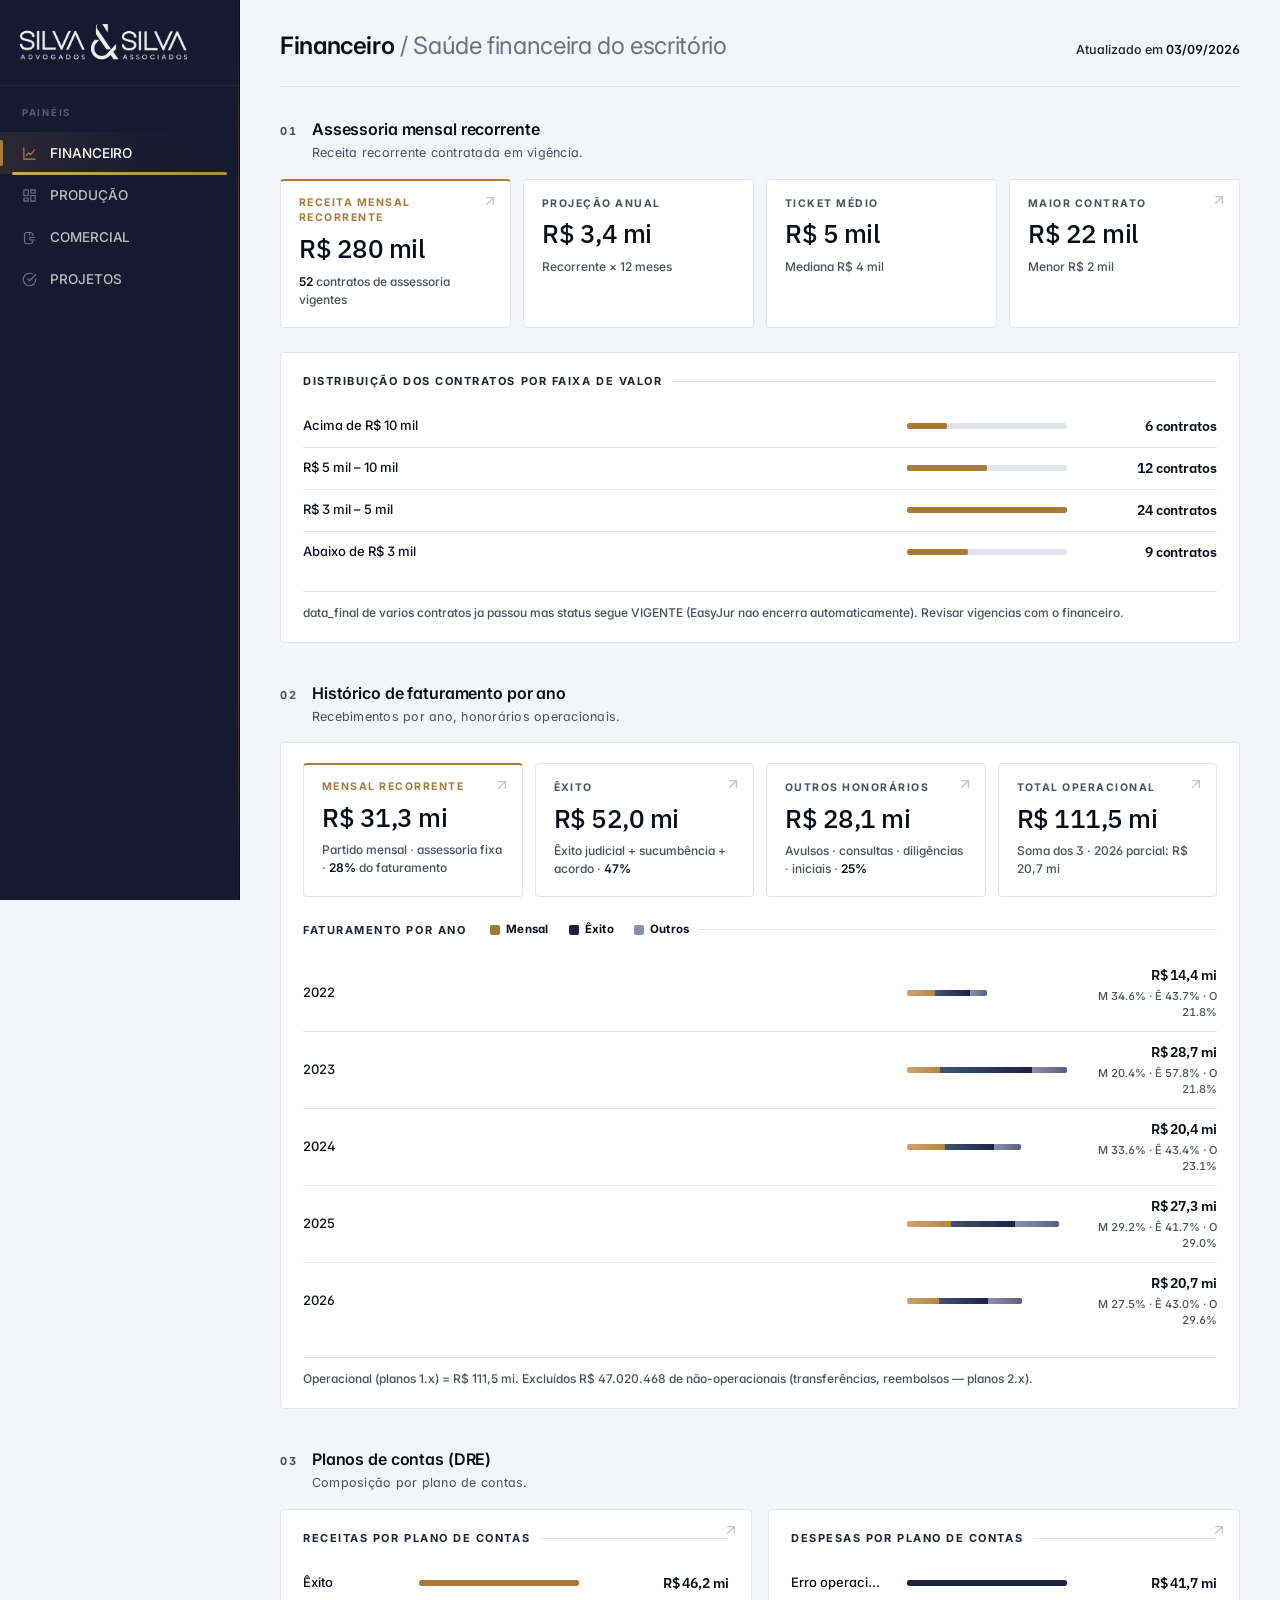
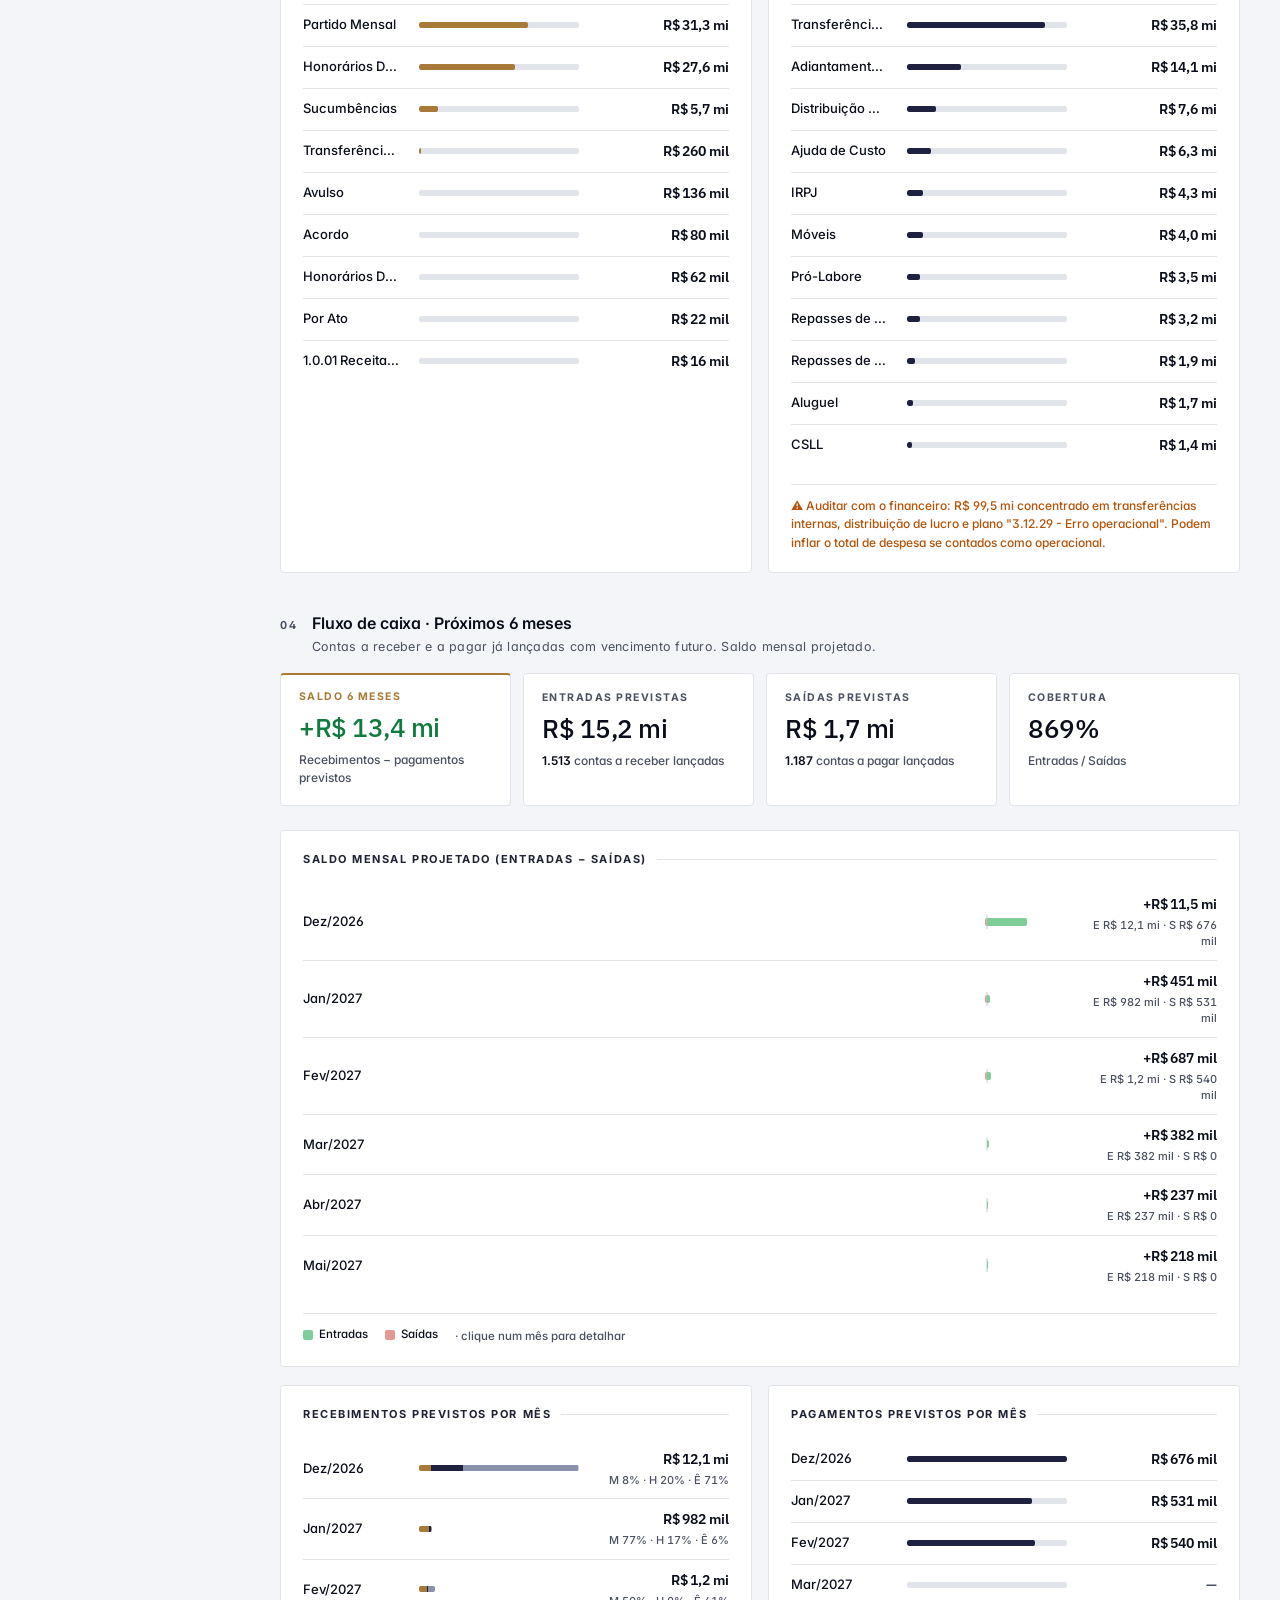
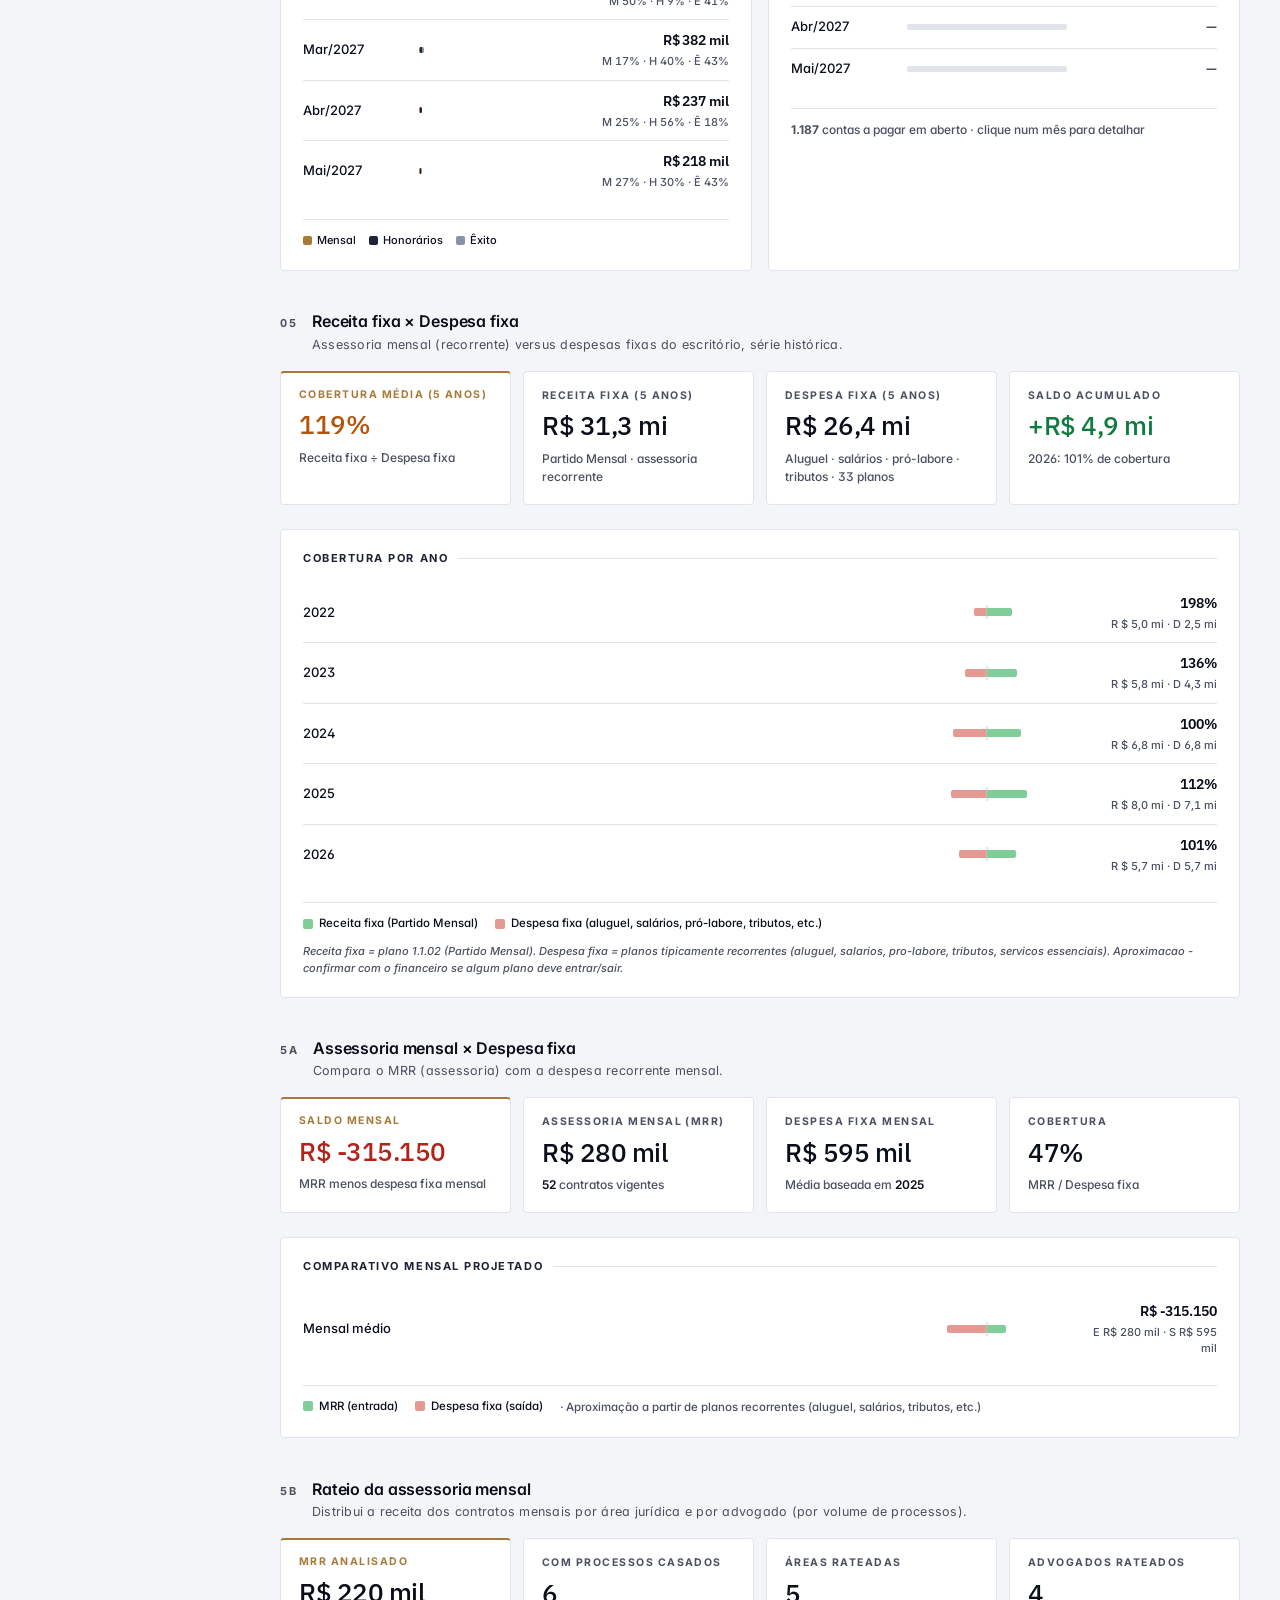
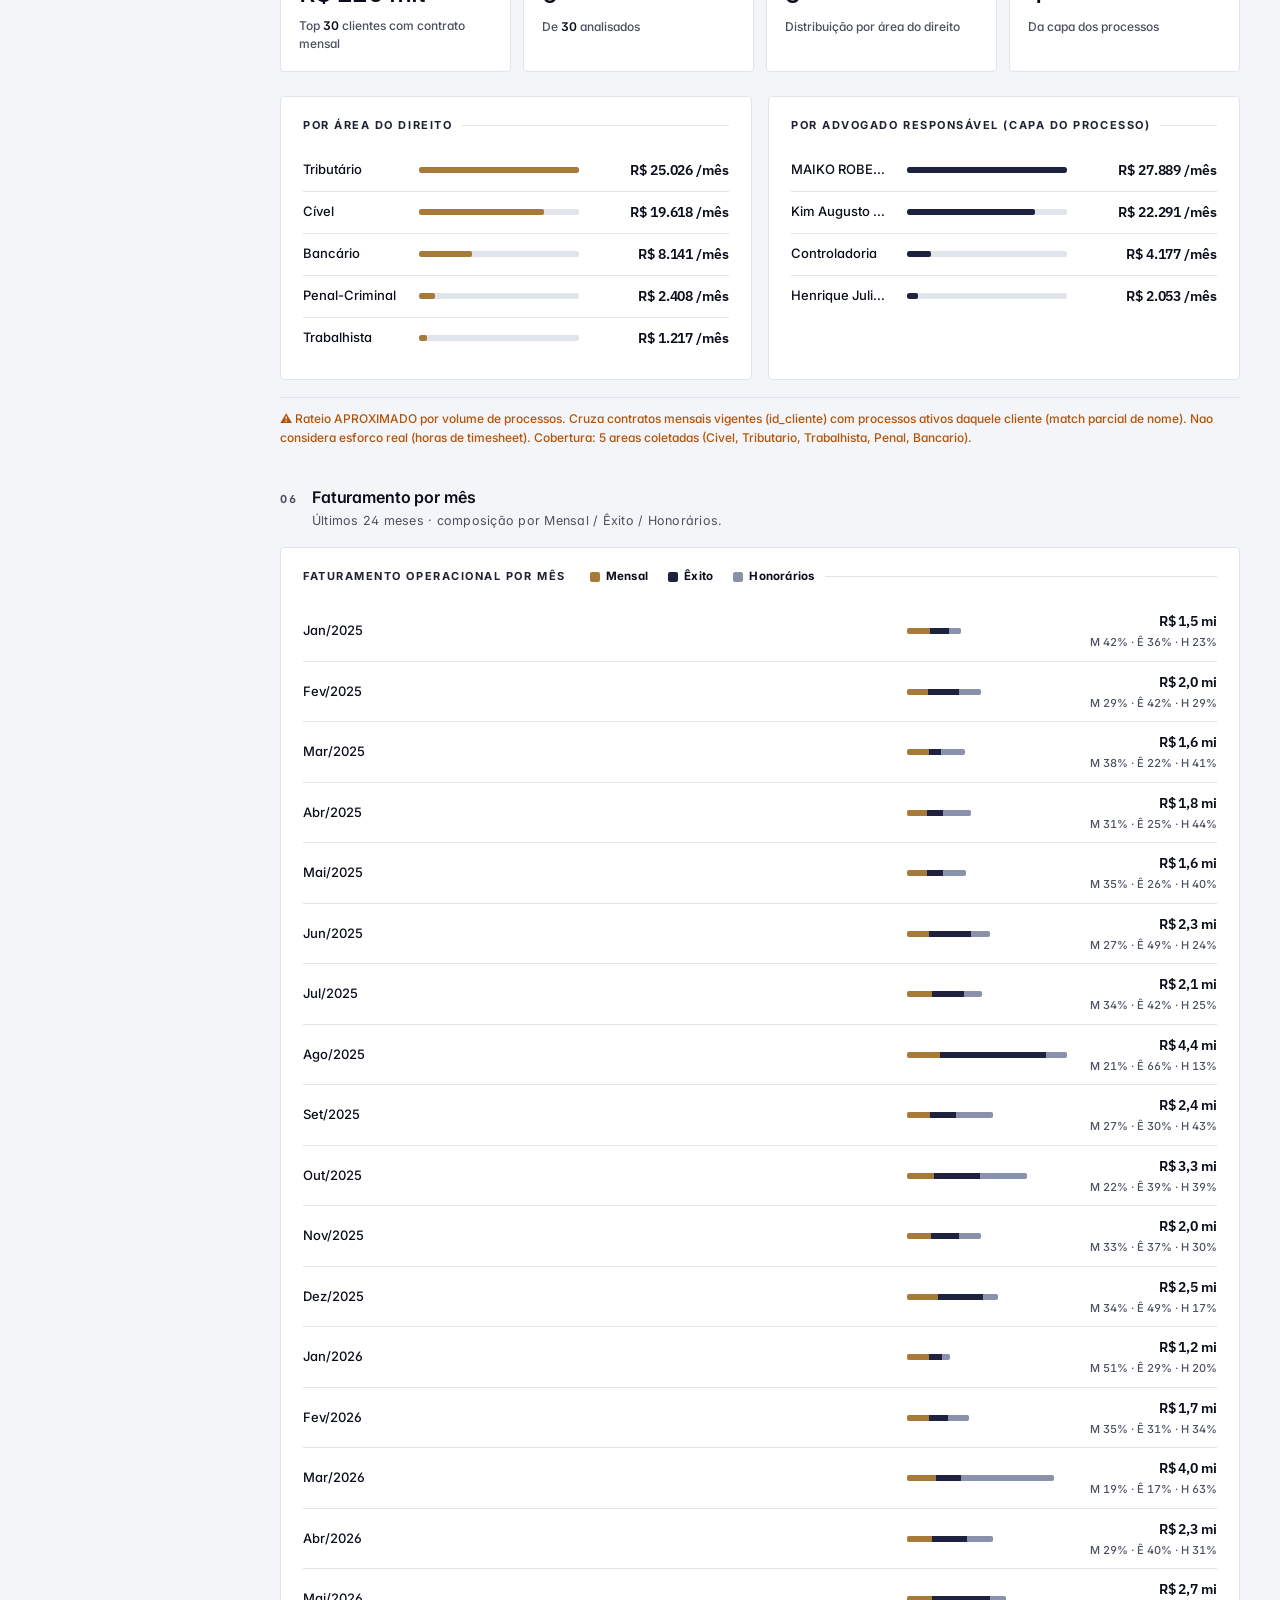
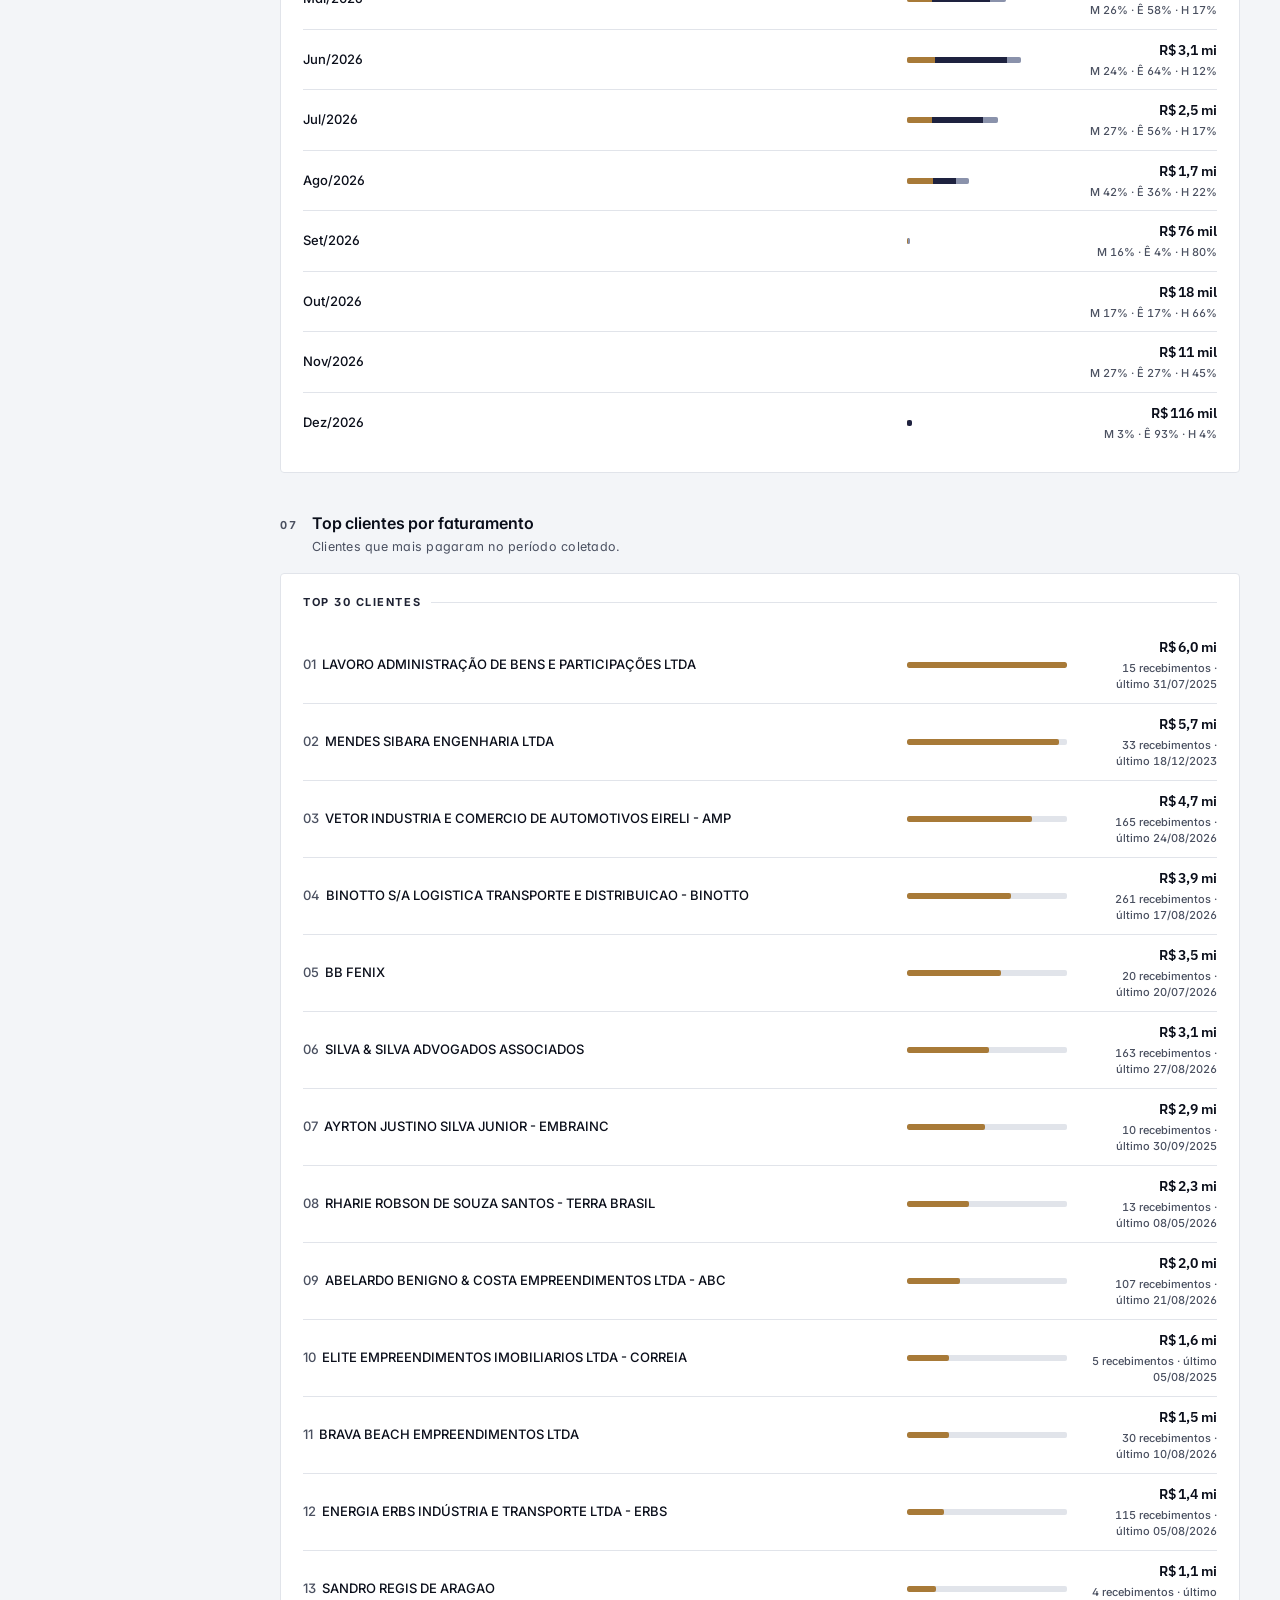
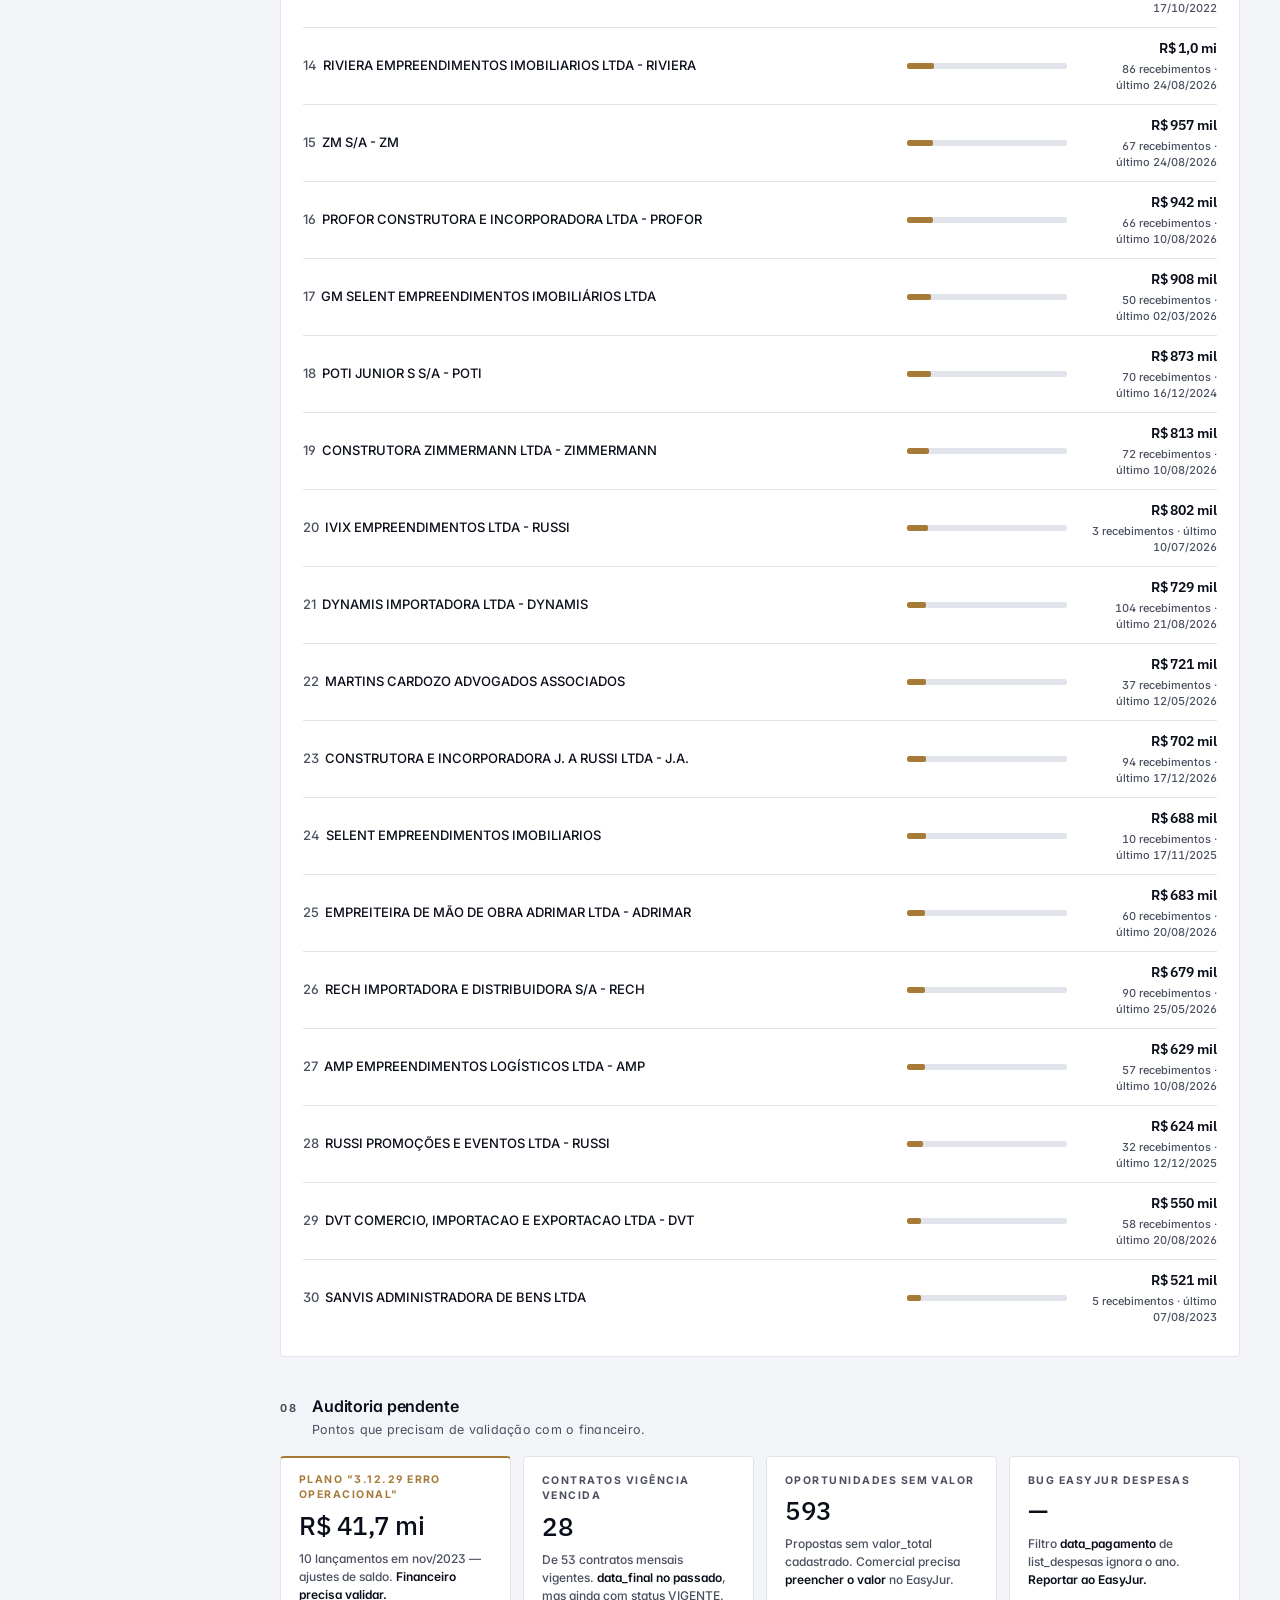
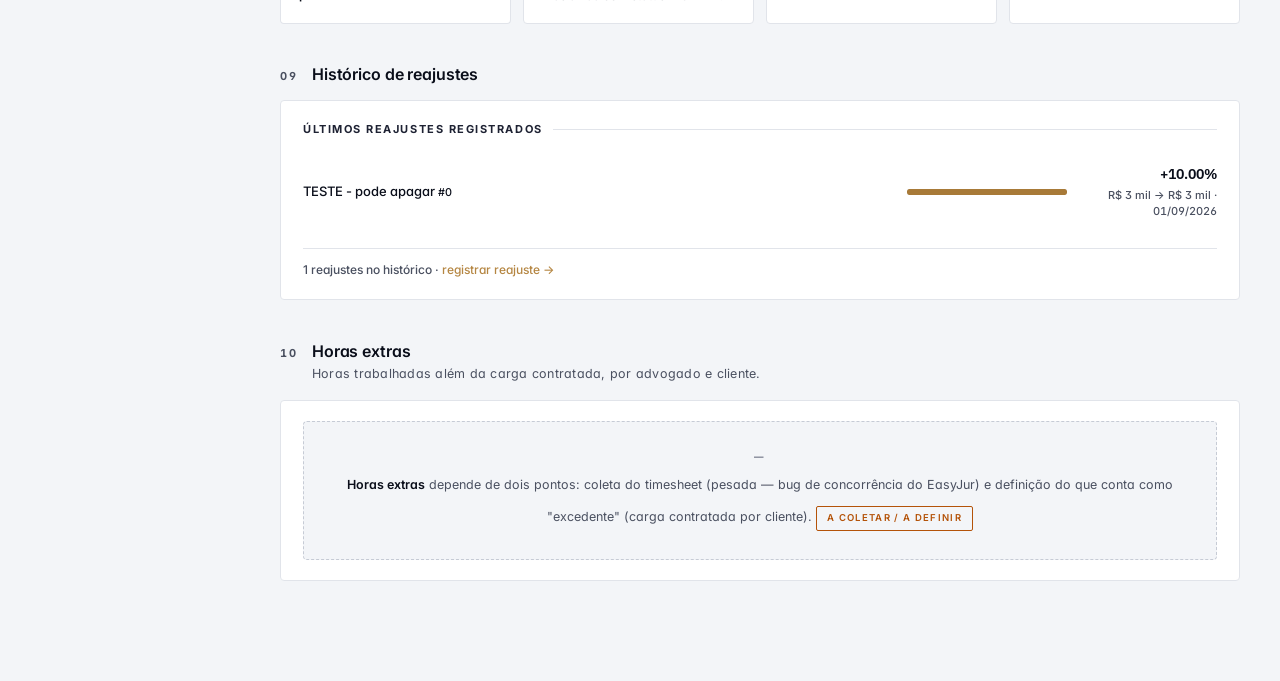
==== commit 46b8cf79: "Financeiro: 2 secoes que faltavam do pedido do Dr. Kim - 5A Assessoria mensal x Despesa fixa: MRR (R" ====
--- a/index.html
+++ b/index.html
@@ -1840,6 +1840,21 @@
 
     <section>
       <div class="sec-head">
+        <div class="roman">5A</div>
+        <div class="sec-titles">
+          <h2>Assessoria mensal × Despesa fixa</h2>
+          <div class="sec-desc">Compara o MRR (assessoria) com a despesa recorrente mensal.</div>
+        </div>
+      </div>
+      <div class="fin-cards" id="fin-mrr-vs-fixa-cards"></div>
+      <div class="panel" style="margin-top:14px">
+        <div class="panel-label">Comparativo mensal projetado</div>
+        <div id="fin-mrr-vs-fixa-barras"><div class="stub"><span class="stub-ico">—</span>carregando…</div></div>
+      </div>
+    </section>
+
+    <section>
+      <div class="sec-head">
         <div class="roman">5B</div>
         <div class="sec-titles">
           <h2>Rateio da assessoria mensal</h2>
@@ -1908,6 +1923,20 @@
         <div class="stub"><span class="stub-ico">—</span>Nenhum reajuste registrado ainda.
           <a href="formularios/reajustes/" style="color:var(--gold);text-decoration:none;font-weight:700">Registrar reajuste →</a>
           <div class="stub-tag">aguardando formulário</div></div>
+      </div>
+    </section>
+
+    <section>
+      <div class="sec-head">
+        <div class="roman">10</div>
+        <div class="sec-titles">
+          <h2>Horas extras</h2>
+          <div class="sec-desc">Horas trabalhadas além da carga contratada, por advogado e cliente.</div>
+        </div>
+      </div>
+      <div class="panel" id="fin-horas-extras">
+        <div class="stub"><span class="stub-ico">—</span><b>Horas extras</b> depende de dois pontos: coleta do timesheet (pesada — bug de concorrência do EasyJur) e definição do que conta como "excedente" (carga contratada por cliente).
+          <div class="stub-tag falta">a coletar / a definir</div></div>
       </div>
     </section>
   </div>
@@ -2452,6 +2481,59 @@
       }
     }
 
+    // ===== 5A Assessoria mensal × Despesa fixa =====
+    const compFixa = await carregar('comparativo_fixa');
+    if(mrr && compFixa && Array.isArray(compFixa.serie_anual) && $('#fin-mrr-vs-fixa-cards')){
+      // MRR (assessoria mensal) já disponível em mrr.receita_mensal_recorrente_total
+      const mrrMensal = mrr.receita_mensal_recorrente_total || 0;
+      // Despesa fixa mensal aproximada = ultimo ano completo / 12
+      const s = compFixa.serie_anual.slice().sort((a,b)=>a.ano-b.ano);
+      const ultCompleto = s.filter(x => x.ano < 2026).pop() || s[s.length-1];
+      const despFixaMensalAprox = ultCompleto ? (ultCompleto.despesa_fixa/12) : 0;
+      const saldoMensal = mrrMensal - despFixaMensalAprox;
+      const cobertura = despFixaMensalAprox > 0 ? (mrrMensal/despFixaMensalAprox*100) : 0;
+      const sinal = saldoMensal >= 0 ? '+' : '';
+      const corSaldo = saldoMensal >= 0 ? 'var(--ss-pos)' : 'var(--ss-neg)';
+
+      $('#fin-mrr-vs-fixa-cards').innerHTML =
+        card('Saldo mensal', `<span style="color:${corSaldo}">${sinal}${fmtBRLk(saldoMensal)}</span>`,
+          'MRR menos despesa fixa mensal', true) +
+        card('Assessoria mensal (MRR)', fmtBRLk(mrrMensal),
+          `<b>${mrr.total_contratos_vigentes||0}</b> contratos vigentes`) +
+        card('Despesa fixa mensal', fmtBRLk(despFixaMensalAprox),
+          `Média baseada em <b>${ultCompleto?ultCompleto.ano:'—'}</b>`) +
+        card('Cobertura', despFixaMensalAprox > 0 ? `${cobertura.toFixed(0)}%` : '—',
+          'MRR / Despesa fixa');
+
+      // Barra comparativa
+      const cont = $('#fin-mrr-vs-fixa-barras');
+      if(cont){
+        const maxAbs = Math.max(mrrMensal, despFixaMensalAprox) || 1;
+        const barRec = Math.round(mrrMensal/maxAbs*50);
+        const barDesp = Math.round(despFixaMensalAprox/maxAbs*50);
+        cont.innerHTML = `<div class="hbar-list">
+          <div class="hbar-row">
+            <div class="hb-name">Mensal médio</div>
+            <div style="position:relative;height:14px;background:transparent">
+              <div style="position:absolute;left:0;top:0;width:50%;height:100%;display:flex;justify-content:flex-end;align-items:center">
+                <div style="height:8px;width:${barDesp}%;background:#e59993;border-radius:2px 0 0 2px" title="Despesa fixa"></div>
+              </div>
+              <div style="position:absolute;left:50%;top:50%;width:1px;height:100%;background:var(--ss-line-2);transform:translate(-50%,-50%)"></div>
+              <div style="position:absolute;left:50%;top:0;width:50%;height:100%;display:flex;align-items:center">
+                <div style="height:8px;width:${barRec}%;background:#7fce9a;border-radius:0 2px 2px 0" title="MRR"></div>
+              </div>
+            </div>
+            <div class="hb-val" style="color:${corSaldo}">${sinal}${fmtBRLk(saldoMensal)}<small style="color:var(--ss-mute)">E ${fmtBRLk(mrrMensal)} · S ${fmtBRLk(despFixaMensalAprox)}</small></div>
+          </div>
+        </div>
+        <div class="data-note" style="margin-top:14px">
+          <span style="display:inline-flex;align-items:center;gap:6px;color:var(--ss-ink);font-size:11.5px"><span style="width:10px;height:10px;background:#7fce9a;border-radius:2px;display:inline-block"></span>MRR (entrada)</span>
+          <span style="display:inline-flex;align-items:center;gap:6px;margin-left:14px;color:var(--ss-ink);font-size:11.5px"><span style="width:10px;height:10px;background:#e59993;border-radius:2px;display:inline-block"></span>Despesa fixa (saída)</span>
+          <span style="margin-left:14px;color:var(--ss-mute);font-size:11.5px">· Aproximação a partir de planos recorrentes (aluguel, salários, tributos, etc.)</span>
+        </div>`;
+      }
+    }
+
     // ===== 5B Rateio da assessoria mensal =====
     const rat = await carregar('rateio_assessoria');
     if(rat && $('#fin-rateio-cards')){
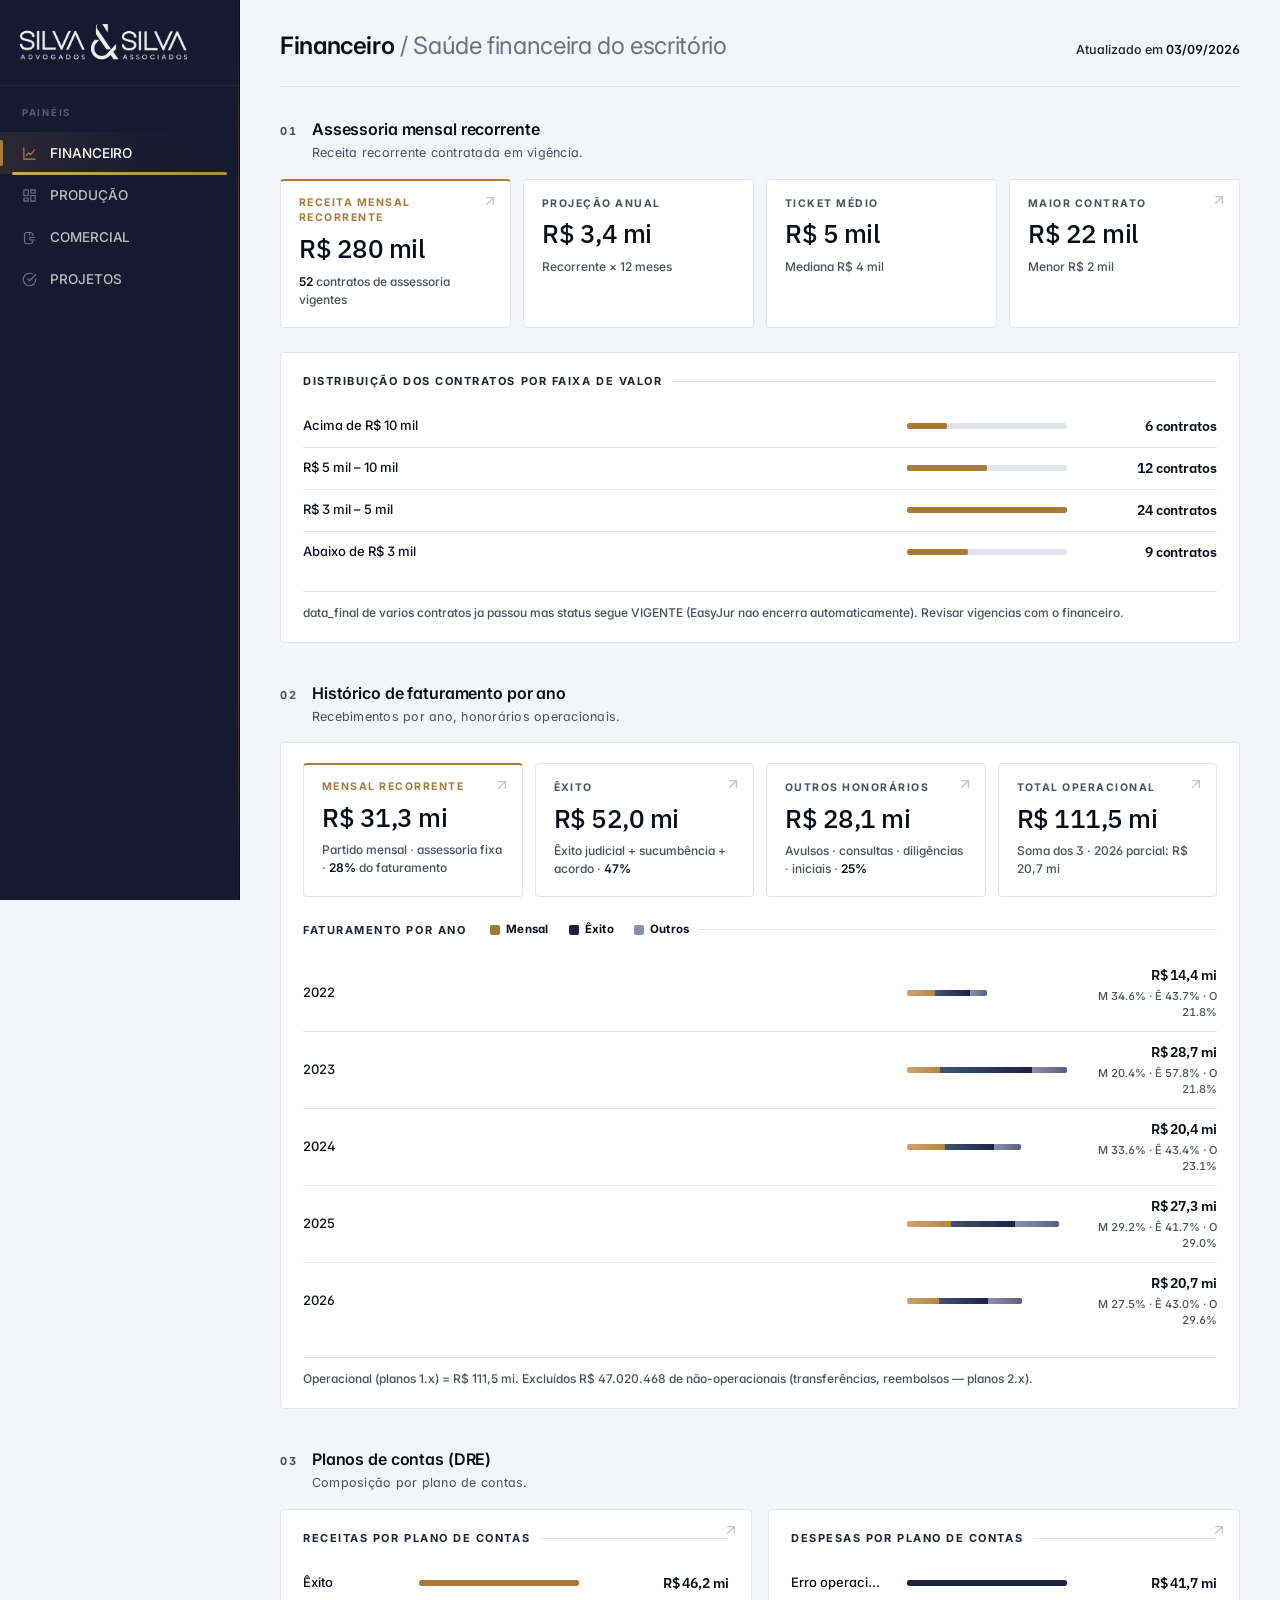
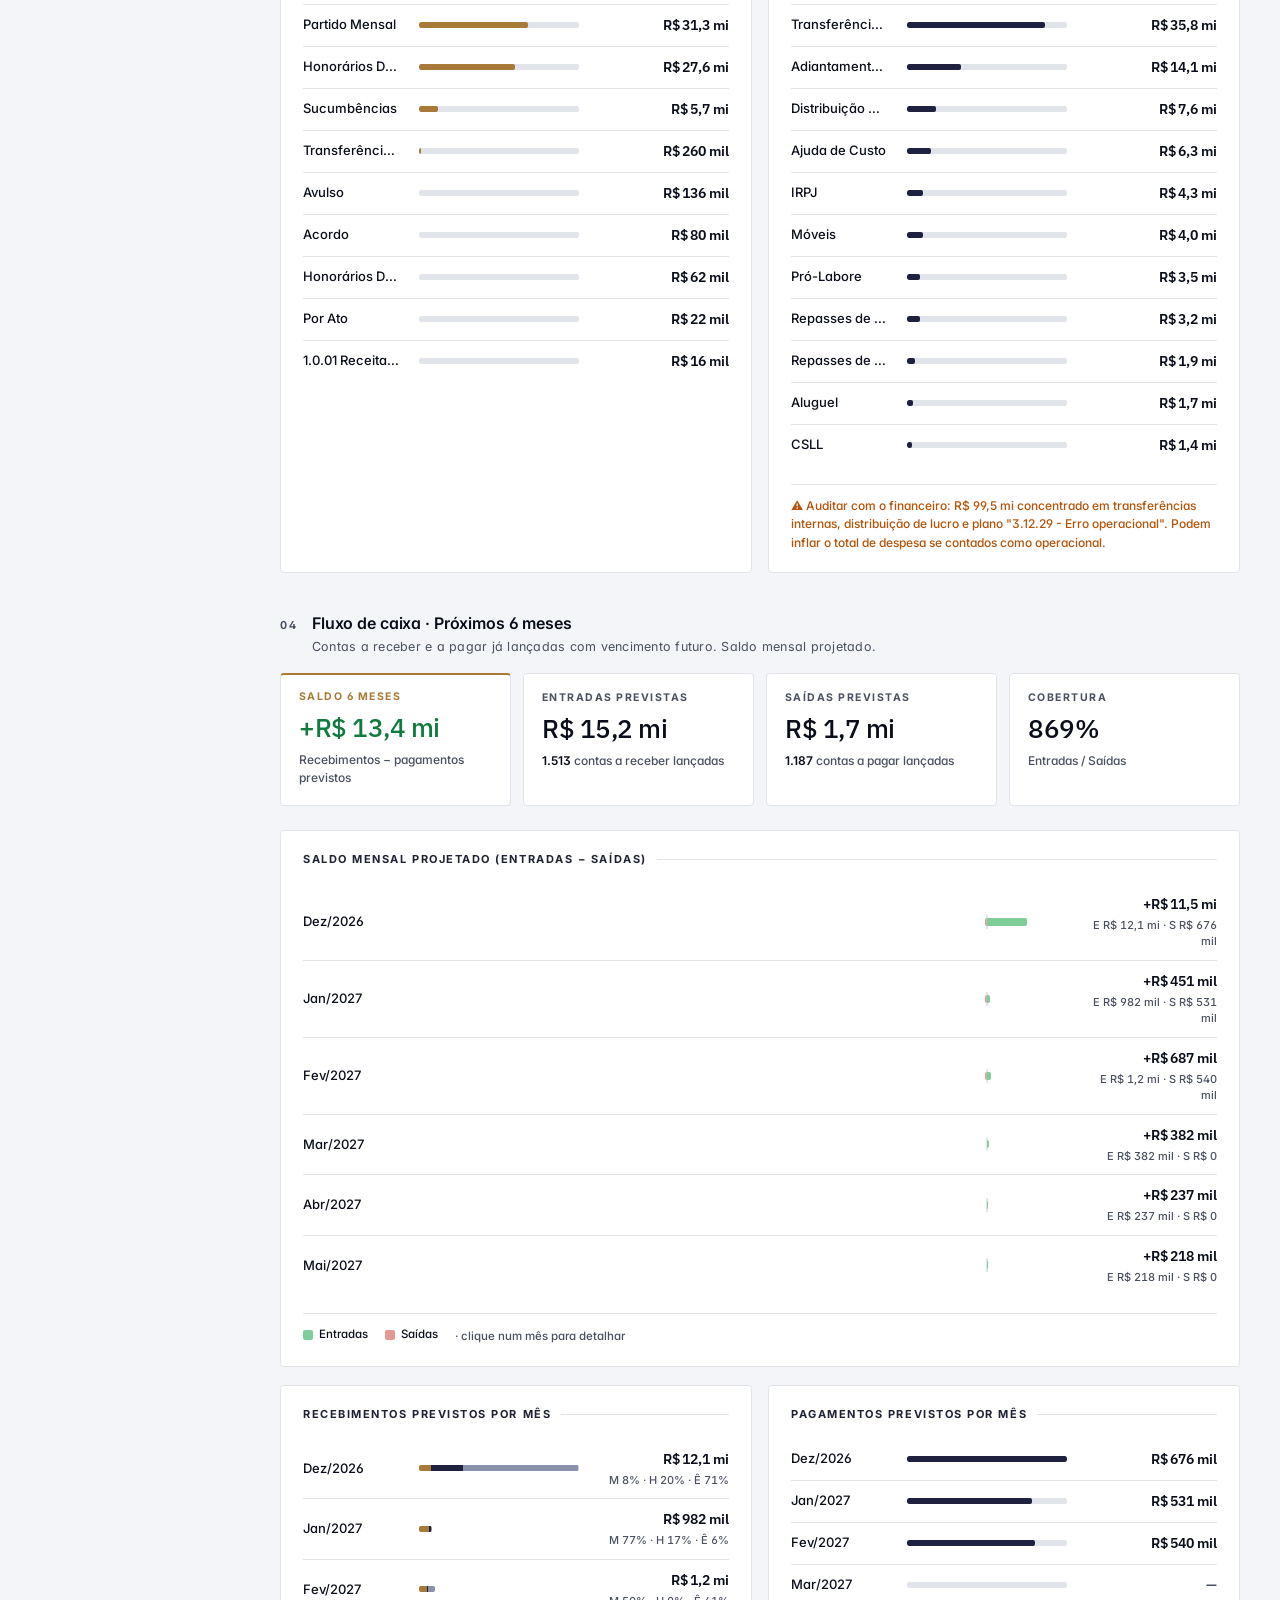
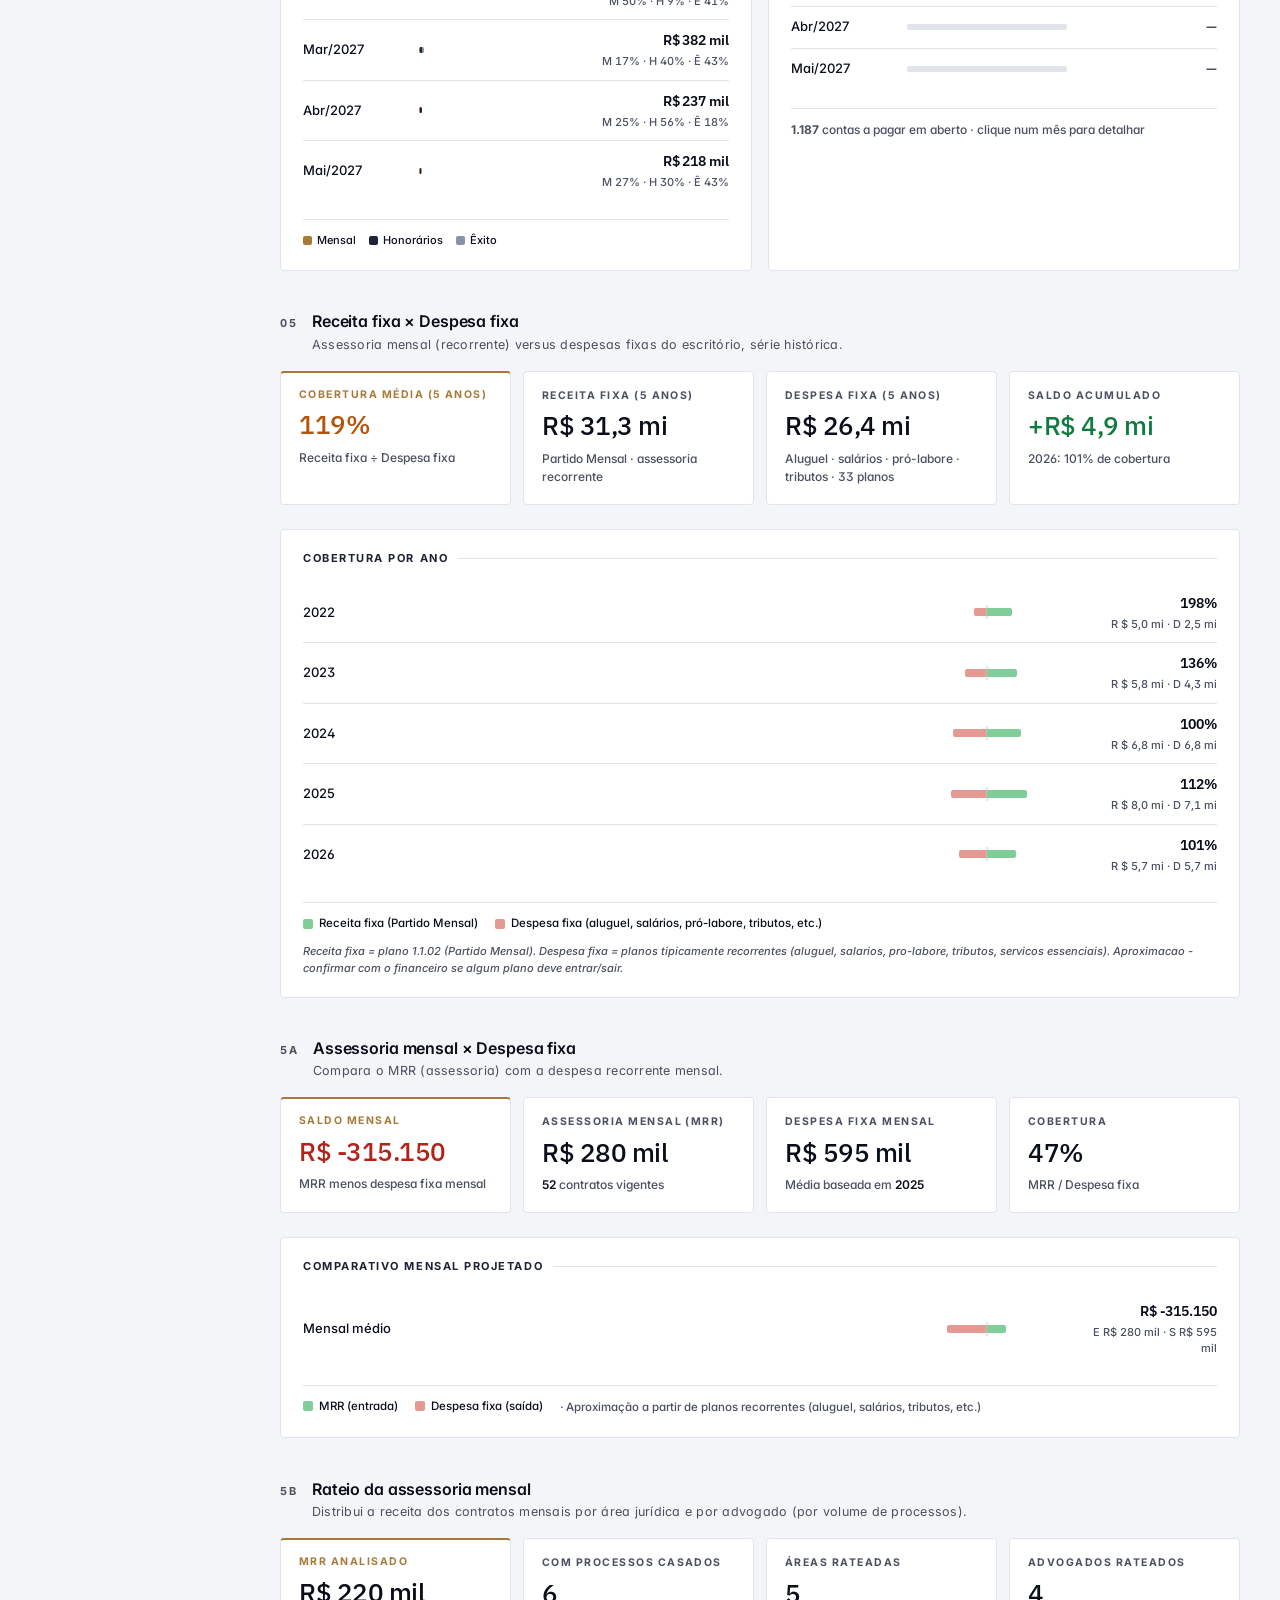
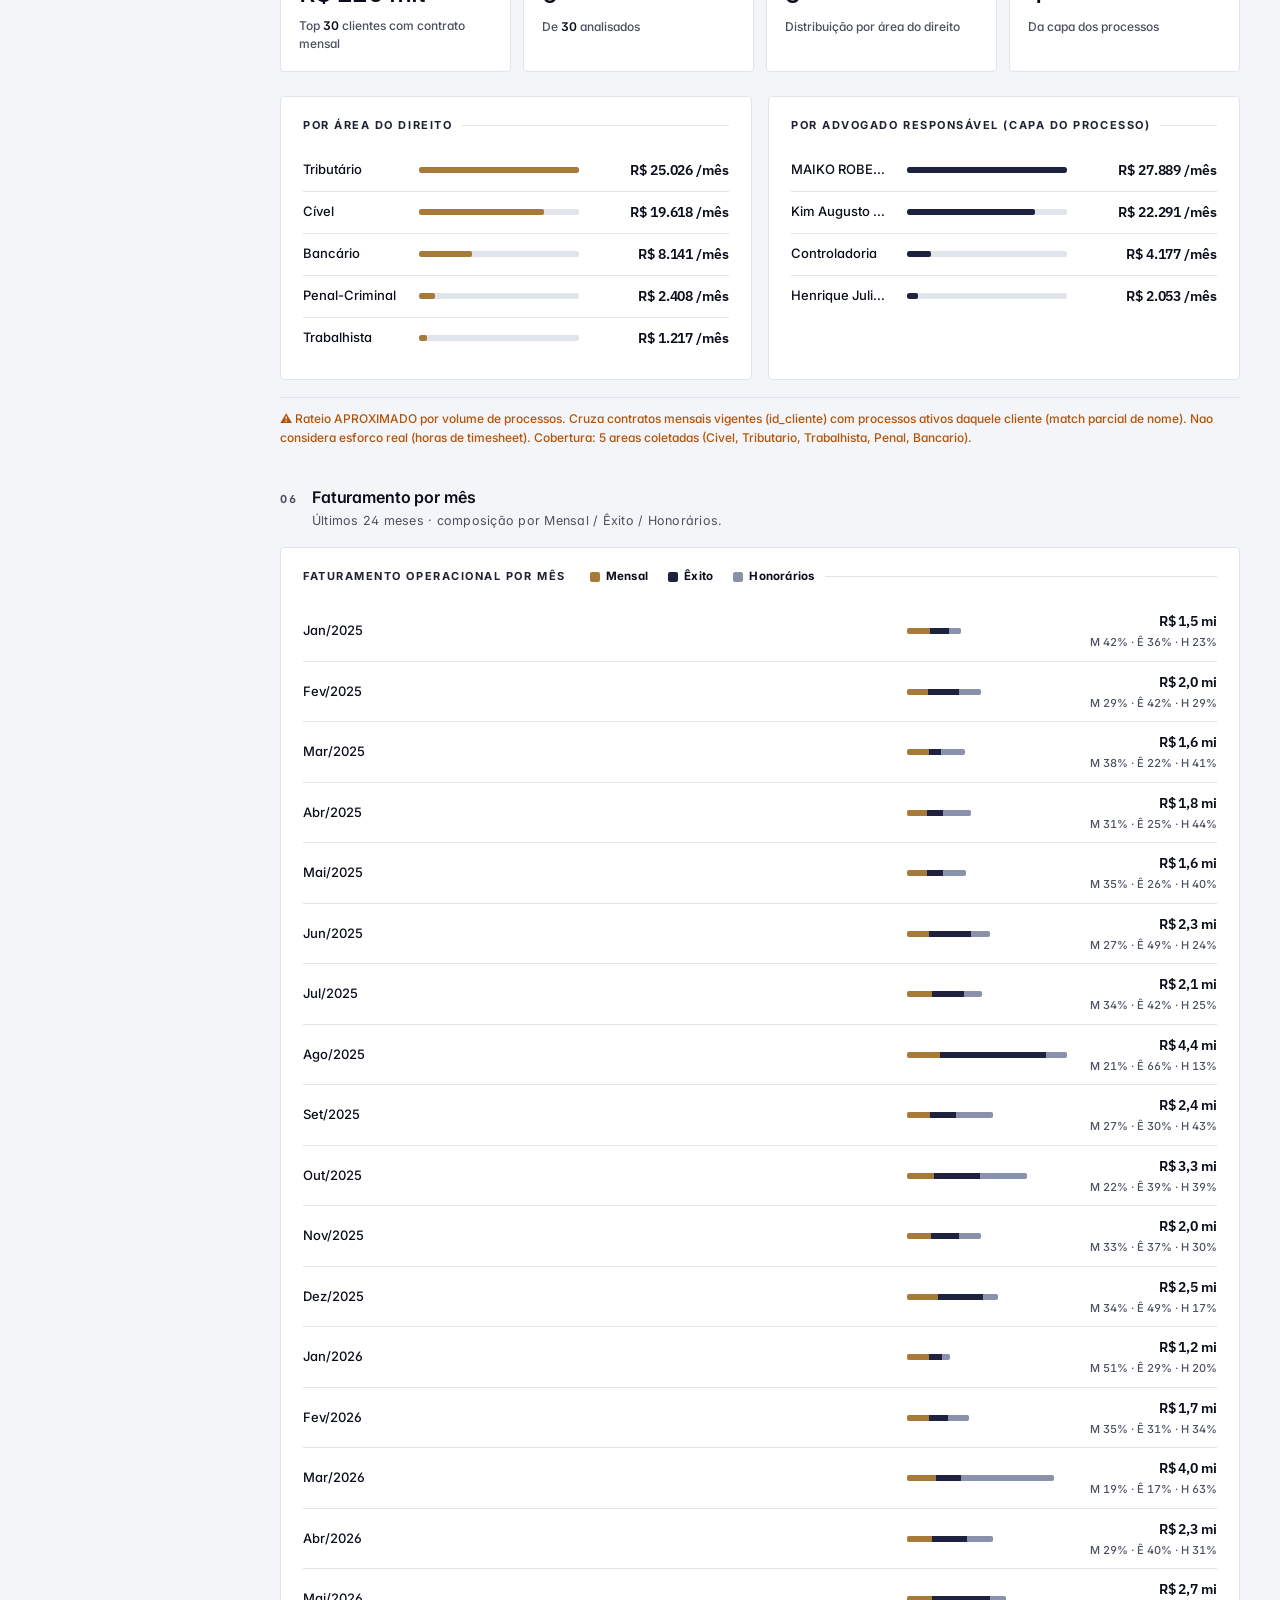
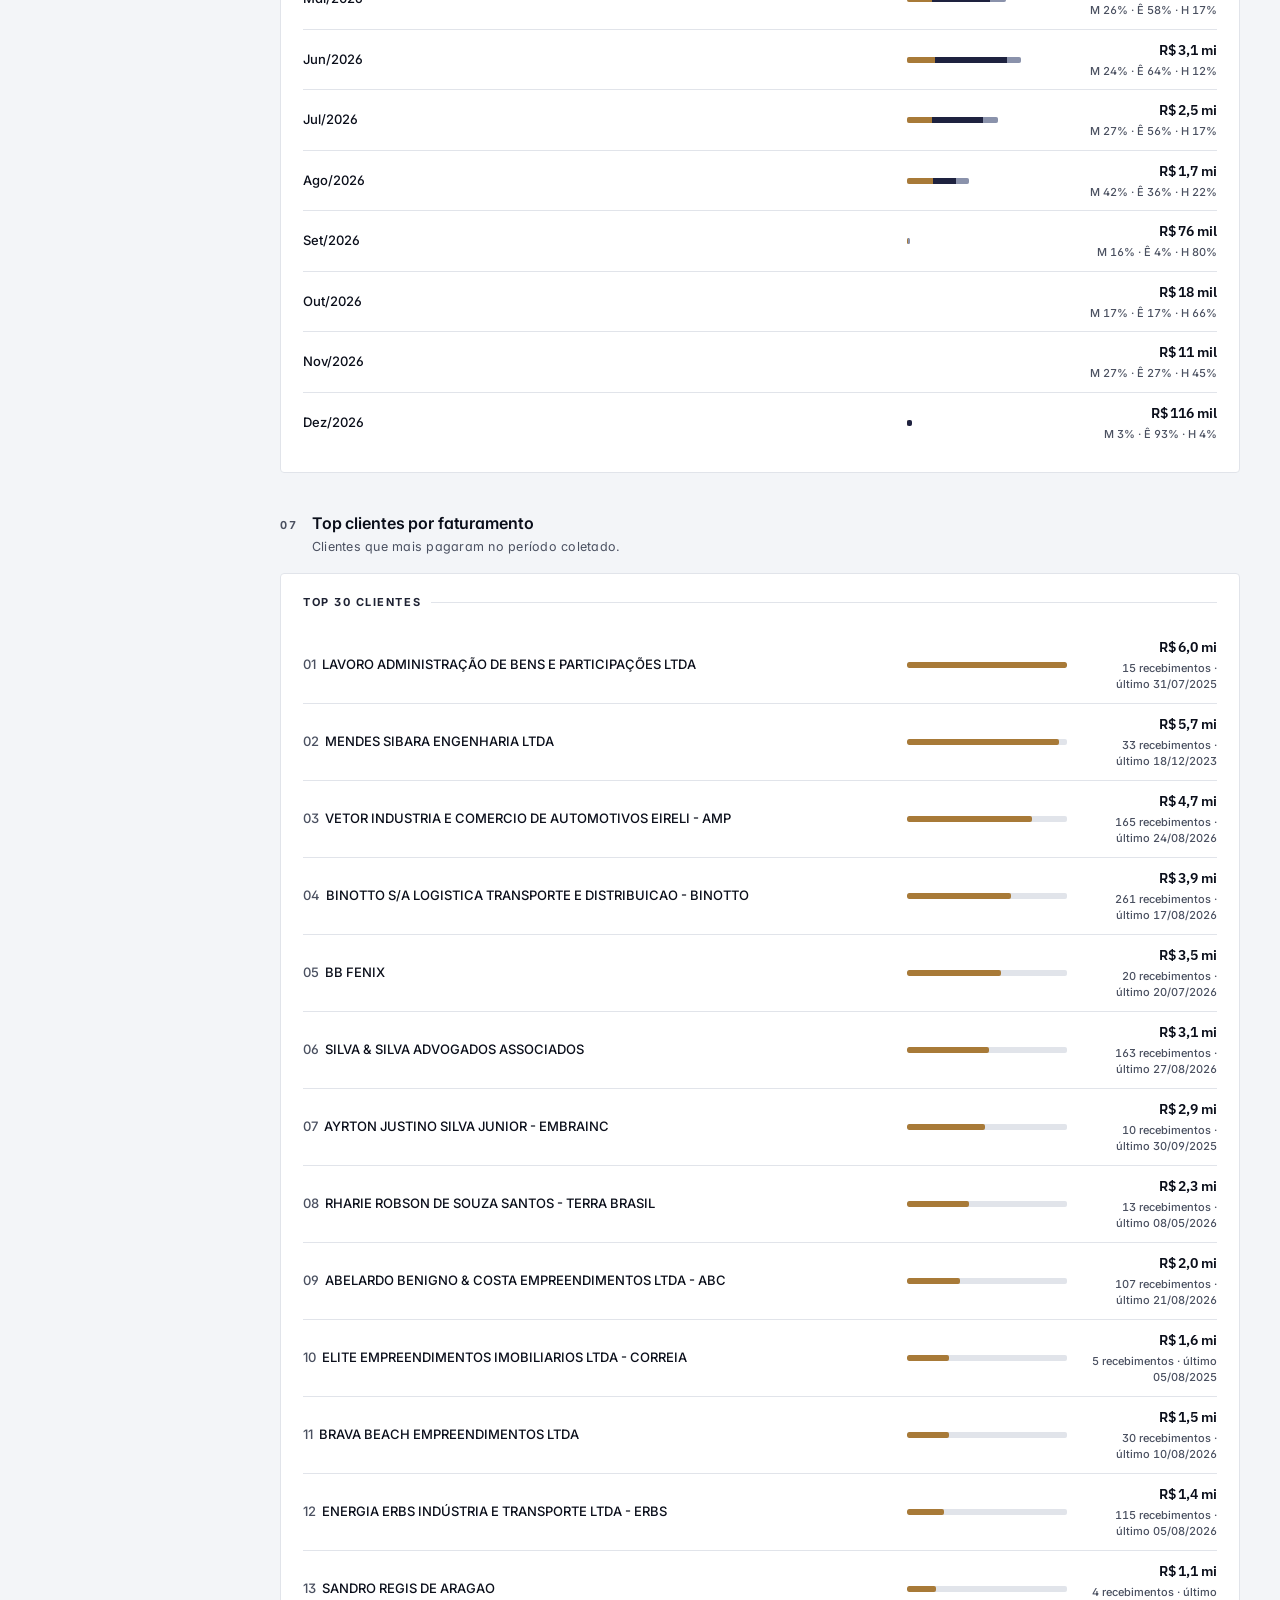
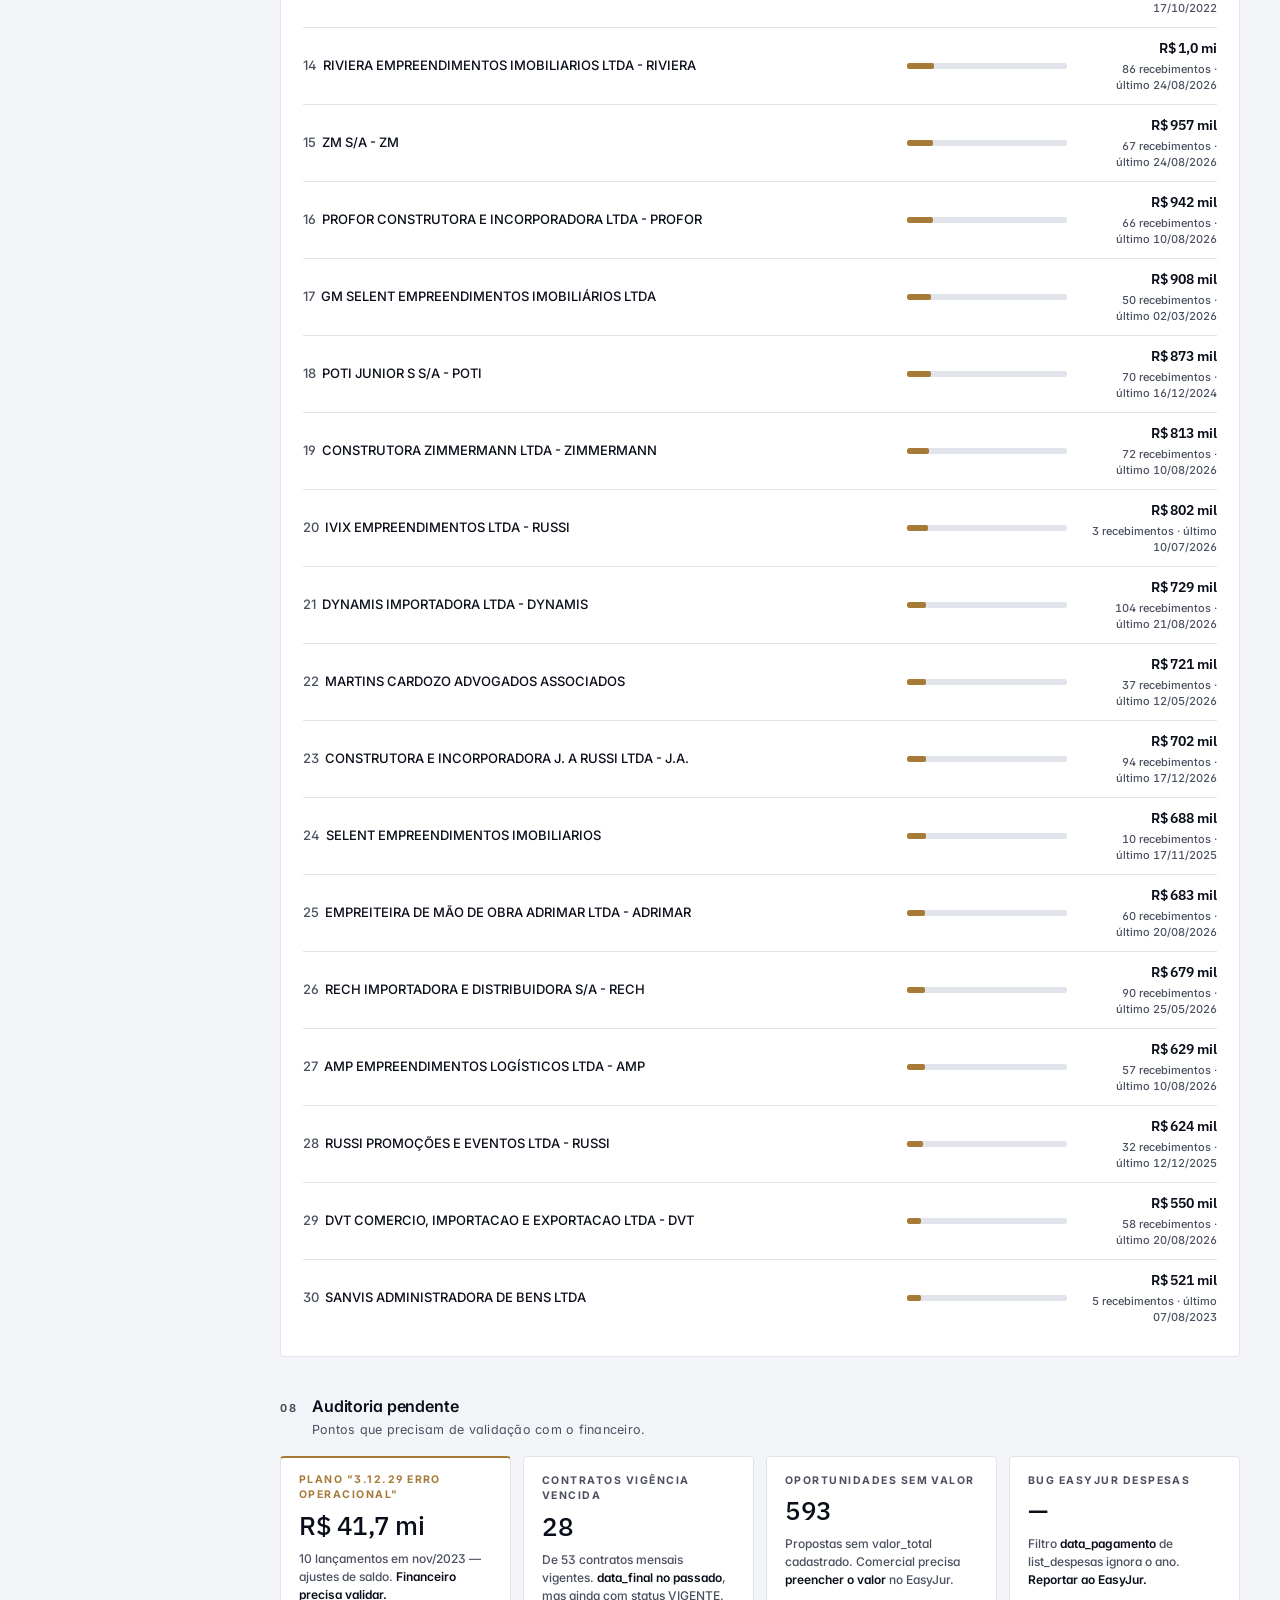
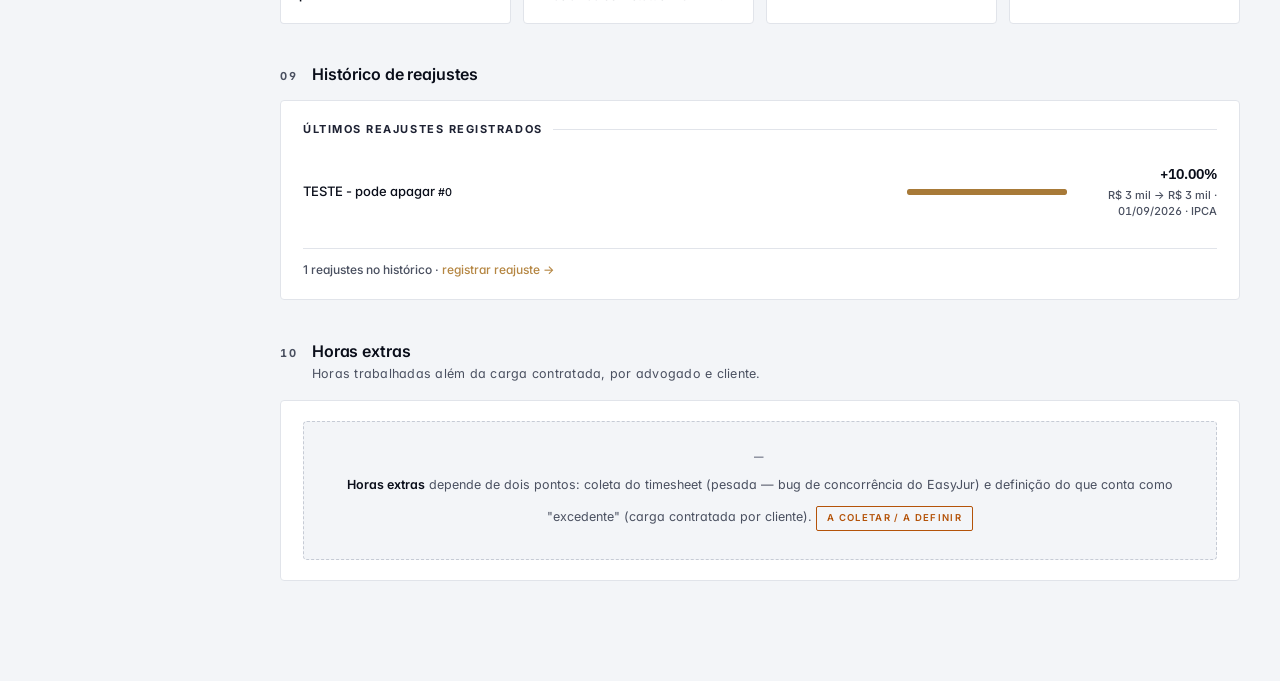
==== commit 7821eb1c: "Formulários: campos que faltavam pra fechar o pedido do Dr. Kim TIMES: - "Time / Equipe" renomeado p" ====
--- a/index.html
+++ b/index.html
@@ -1994,12 +1994,42 @@
     <section>
       <div class="sec-head">
         <div class="roman">05</div>
-        <div class="sec-titles"><h2>Timesheet e petições</h2>
-          <div class="sec-desc">Aguardando coleta do timesheet e definição do critério de petição.</div></div>
-      </div>
-      <div class="panel">
-        <div class="stub"><span class="stub-ico">—</span>Timesheet e contador de petições ficam <b>a definir</b> — depende de coleta específica e de critério do escritório.
-          <div class="stub-tag falta">a coletar / a definir</div></div>
+        <div class="sec-titles"><h2>Timesheet por advogado</h2>
+          <div class="sec-desc">Total de horas registradas por profissional no período.</div></div>
+      </div>
+      <div class="fin-cards" id="prod-ts-adv-cards"></div>
+      <div class="panel" style="margin-top:14px">
+        <div class="panel-label">Horas por advogado (top 15)</div>
+        <div class="hbar-list" id="prod-ts-adv"><div class="stub"><span class="stub-ico">—</span>aguardando coleta do timesheet
+          <div class="stub-tag falta">a coletar</div></div></div>
+      </div>
+    </section>
+
+    <section>
+      <div class="sec-head">
+        <div class="roman">06</div>
+        <div class="sec-titles"><h2>Timesheet por cliente</h2>
+          <div class="sec-desc">Horas por cliente + alerta quando o consumo do mês ultrapassa a média histórica.</div></div>
+      </div>
+      <div class="fin-cards" id="prod-ts-cli-cards"></div>
+      <div class="panel" style="margin-top:14px">
+        <div class="panel-label">Horas por cliente (top 15) + alertas</div>
+        <div class="hbar-list" id="prod-ts-cli"><div class="stub"><span class="stub-ico">—</span>aguardando coleta do timesheet
+          <div class="stub-tag falta">a coletar</div></div></div>
+      </div>
+    </section>
+
+    <section>
+      <div class="sec-head">
+        <div class="roman">07</div>
+        <div class="sec-titles"><h2>Petições produzidas</h2>
+          <div class="sec-desc">Petições por advogado e por time — precisa de critério definido.</div></div>
+      </div>
+      <div class="fin-cards" id="prod-peticoes-cards"></div>
+      <div class="panel" style="margin-top:14px">
+        <div class="panel-label">Petições produzidas por advogado</div>
+        <div class="hbar-list" id="prod-peticoes-por-adv"><div class="stub"><span class="stub-ico">—</span><b>Petições produzidas</b> não tem contador nativo no EasyJur. Precisa de critério (tag de andamento, tipo de tarefa no timesheet, ou workflow).
+          <div class="stub-tag falta">a definir</div></div></div>
       </div>
     </section>
   </div>
@@ -2037,6 +2067,52 @@
     <section>
       <div class="sec-head">
         <div class="roman">04</div>
+        <div class="sec-titles"><h2>Assessorias mensais em prospecção</h2>
+          <div class="sec-desc">Oportunidades de contrato mensal em cada etapa do funil.</div></div>
+      </div>
+      <div class="fin-cards" id="com-assessorias-cards"></div>
+      <div class="panel" style="margin-top:14px">
+        <div class="panel-label">Oportunidades de assessoria por vendedor</div>
+        <div class="hbar-list" id="com-assessorias-por-vend"><div class="stub"><span class="stub-ico">—</span>Precisa o comercial marcar a <b>classificação = mensal</b> no cadastro da oportunidade no EasyJur.
+          <div class="stub-tag falta">a marcar no cadastro</div></div></div>
+      </div>
+    </section>
+
+    <section>
+      <div class="sec-head">
+        <div class="roman">05</div>
+        <div class="sec-titles"><h2>Recorte por período</h2>
+          <div class="sec-desc">Propostas enviadas, fechadas e recusadas no mês corrente e na semana.</div></div>
+      </div>
+      <div class="fin-cards" id="com-periodo-cards"></div>
+      <div class="grid2" style="margin-top:14px">
+        <div class="panel">
+          <div class="panel-label">Vendedores · mês atual</div>
+          <div class="hbar-list" id="com-mes-por-vend"><div class="stub"><span class="stub-ico">—</span>carregando…</div></div>
+        </div>
+        <div class="panel">
+          <div class="panel-label">Vendedores · semana atual</div>
+          <div class="hbar-list" id="com-semana-por-vend"><div class="stub"><span class="stub-ico">—</span>carregando…</div></div>
+        </div>
+      </div>
+    </section>
+
+    <section>
+      <div class="sec-head">
+        <div class="roman">06</div>
+        <div class="sec-titles"><h2>Meta × Realizado</h2>
+          <div class="sec-desc">Cruzamento entre a meta cadastrada e o que foi executado no período.</div></div>
+      </div>
+      <div class="panel" id="com-meta-vs-real">
+        <div class="stub"><span class="stub-ico">—</span>Depende de <b>metas cadastradas</b> (aguarda gestão comercial preencher o formulário).
+          <a href="formularios/metas/" style="color:var(--gold);text-decoration:none;font-weight:700">Cadastrar meta →</a>
+          <div class="stub-tag">aguardando formulário</div></div>
+      </div>
+    </section>
+
+    <section>
+      <div class="sec-head">
+        <div class="roman">07</div>
         <div class="sec-titles"><h2>Metas por vendedor</h2>
           </div>
       </div>
@@ -2049,7 +2125,7 @@
 
     <section>
       <div class="sec-head">
-        <div class="roman">05</div>
+        <div class="roman">08</div>
         <div class="sec-titles"><h2>Atividade diária</h2>
           </div>
       </div>
@@ -2080,7 +2156,7 @@
 </main>
 
 
-<script id="dados-embed">window.DADOS_EMBED = {"mrr": {"gerado_em": "2026-08-31", "fonte": "EasyJur list_contratos classificacao=mensal status=VIGENTE", "total_contratos_vigentes": 52, "contratos_com_valor": 51, "contratos_zerados": 1, "receita_mensal_recorrente_total": 280169.8, "receita_anual_projetada": 3362037.6, "ticket_medio_mensal": 5493.53, "mediana_mensal": 4376.7, "maior_contrato": 22000, "menor_contrato": 1518, "distribuicao_faixas": {"acima_10k": 6, "5k_10k": 12, "3k_5k": 24, "abaixo_3k": 9}, "nota": "data_final de varios contratos ja passou mas status segue VIGENTE (EasyJur nao encerra automaticamente). Revisar vigencias com o financeiro."}, "receitas": {"gerado_em": "2026-08-31", "fonte": "EasyJur list_receitas (escritorio id_empresa 110648)", "metodo": "Paginacao completa 2022-2026; pago por data_pagamento (status=P); competencia por data_competencia (todos status). Dedup por id. Contagens conferem 100% com meta.total da API.", "faturamento_por_ano": [{"ano": 2022, "total_pago": 14429251.94, "qtd_recebimentos": 2164, "total_competencia": 18686288.73, "qtd_lancamentos": 2447}, {"ano": 2023, "total_pago": 35557815.49, "qtd_recebimentos": 2528, "total_competencia": 36065465.93, "qtd_lancamentos": 2622}, {"ano": 2024, "total_pago": 40310726.92, "qtd_recebimentos": 3662, "total_competencia": 42859740.96, "qtd_lancamentos": 3751}, {"ano": 2025, "total_pago": 38302689.78, "qtd_recebimentos": 3741, "total_competencia": 44767700.55, "qtd_lancamentos": 4263}, {"ano": 2026, "total_pago": 29889398.88, "qtd_recebimentos": 2464, "total_competencia": 55271114.88, "qtd_lancamentos": 4070}], "faturamento_por_plano_de_contas": [{"id": 3, "descricao": "1.1.01 - Êxito", "total_pago": 46222325.69, "qtd": 1919, "por_ano": {"2022": 4928735.14, "2023": 15926243.01, "2024": 7433360.85, "2025": 10577779.72, "2026": 7356206.97}}, {"id": 282, "descricao": "2.1.11 - Transferência Entrada", "total_pago": 45743511.44, "qtd": 926, "por_ano": {"2023": 6609744.76, "2024": 19476428.66, "2025": 10598825.62, "2026": 9058512.4}}, {"id": 5, "descricao": "1.1.02 - Partido Mensal", "total_pago": 31338137.63, "qtd": 6440, "por_ano": {"2022": 4968774.01, "2023": 5841115.73, "2024": 6845736.41, "2025": 7989157.08, "2026": 5693354.4}}, {"id": 286, "descricao": "1.1.08 - Honorários Diversos", "total_pago": 27626107.28, "qtd": 3075, "por_ano": {"2022": 3068376.84, "2023": 6206259.92, "2024": 4438431.01, "2025": 7861715.41, "2026": 6051324.1}}, {"id": 9, "descricao": "1.1.06 - Sucumbências", "total_pago": 5692371.33, "qtd": 213, "por_ano": {"2022": 1351704.53, "2023": 607545.51, "2024": 1365772.44, "2025": 822894.27, "2026": 1544454.58}}, {"id": 29, "descricao": "2.1.09 - Outras Receitas", "total_pago": 1002481.08, "qtd": 184, "por_ano": {"2022": 12696.79, "2023": 235978.56, "2024": 401858.52, "2025": 291534.3, "2026": 60412.91}}, {"id": 368, "descricao": "1.1.13 - Transferência Entrada", "total_pago": 260048.9, "qtd": 4, "por_ano": {"2024": 200000.0, "2026": 60048.9}}, {"id": 28, "descricao": "2.1.08 - Receita de Reembolso", "total_pago": 194386.54, "qtd": 1033, "por_ano": {"2022": 36972.32, "2023": 29264.13, "2024": 29797.92, "2025": 70562.34, "2026": 27789.83}}, {"id": 6, "descricao": "1.1.03 - Avulso", "total_pago": 135507.19, "qtd": 15, "por_ano": {"2022": 18426.52, "2023": 5841.64, "2024": 52308.59, "2025": 50868.09, "2026": 8062.35}}, {"id": 285, "descricao": "1.1.07 - Acordo", "total_pago": 79999.92, "qtd": 24, "por_ano": {"2023": 43333.29, "2024": 36666.63}}, {"id": 322, "descricao": "1.2.10 - Honorários Diversos", "total_pago": 62245.44, "qtd": 7, "por_ano": {"2022": 22245.44, "2023": 40000.0}}, {"id": 22, "descricao": "2.1.02 - Aluguéis", "total_pago": 42617.8, "qtd": 25, "por_ano": {"2025": 17090.0, "2026": 25527.8}}, {"id": 24, "descricao": "2.1.04 - Rendimento de Aplicações", "total_pago": 37471.01, "qtd": 603, "por_ano": {"2023": 4078.65, "2024": 23179.28, "2025": 8591.11, "2026": 1621.97}}, {"id": 295, "descricao": "1.1.09 - Por Ato", "total_pago": 21728.61, "qtd": 71, "por_ano": {"2024": 5974.1, "2025": 13671.84, "2026": 2082.67}}, {"id": 8957, "descricao": "1.0.01 Receitas Operacionais Honorarios (Geral)", "total_pago": 16020.35, "qtd": 9, "por_ano": {"2022": 16020.35}}, {"id": 8, "descricao": "1.1.05 - Diligência", "total_pago": 8000.0, "qtd": 2, "por_ano": {"2023": 8000.0}}, {"id": 363, "descricao": "1.1.12 Honorários Iniciais (Pró-Labore)", "total_pago": 5000.0, "qtd": 1, "por_ano": {"2022": 5000.0}}, {"id": 11, "descricao": "1.2.01 - Consultas", "total_pago": 1210.3, "qtd": 6, "por_ano": {"2022": 300.0, "2023": 410.29, "2024": 500.01}}, {"id": 7, "descricao": "1.1.04 - Hora Trabalhada", "total_pago": 612.5, "qtd": 1, "por_ano": {"2024": 612.5}}, {"id": 296, "descricao": "1.1.10 - Por Fase", "total_pago": 100.0, "qtd": 1, "por_ano": {"2024": 100.0}}], "faturamento_mensal": {"2025-01": {"total_pago": 1572785.53, "qtd": 295}, "2025-02": {"total_pago": 3716345.75, "qtd": 328}, "2025-03": {"total_pago": 1751177.33, "qtd": 291}, "2025-04": {"total_pago": 2242527.74, "qtd": 289}, "2025-05": {"total_pago": 1912655.96, "qtd": 270}, "2025-06": {"total_pago": 2590666.14, "qtd": 274}, "2025-07": {"total_pago": 2551223.21, "qtd": 316}, "2025-08": {"total_pago": 5467220.6, "qtd": 334}, "2025-09": {"total_pago": 3400898.19, "qtd": 320}, "2025-10": {"total_pago": 4417184.36, "qtd": 363}, "2025-11": {"total_pago": 4739397.31, "qtd": 300}, "2025-12": {"total_pago": 3940607.66, "qtd": 361}, "2026-01": {"total_pago": 2093113.14, "qtd": 273}, "2026-02": {"total_pago": 2973392.74, "qtd": 288}, "2026-03": {"total_pago": 4599201.52, "qtd": 336}, "2026-04": {"total_pago": 4082725.41, "qtd": 334}, "2026-05": {"total_pago": 3745633.22, "qtd": 291}, "2026-06": {"total_pago": 4529433.99, "qtd": 343}, "2026-07": {"total_pago": 4845333.19, "qtd": 299}, "2026-08": {"total_pago": 2811784.83, "qtd": 282}, "2026-09": {"total_pago": 63970.84, "qtd": 7}, "2026-10": {"total_pago": 17810.0, "qtd": 4}, "2026-11": {"total_pago": 11000.0, "qtd": 3}, "2026-12": {"total_pago": 116000.0, "qtd": 4}}}, "despesas": {"gerado_em": "2026-08-31", "fonte": "EasyJur list_despesas (status=P, por data_pagamento)", "total_operacional_3x": 134982103.97, "total_geral": 135893748.96, "nao_operacional": 911644.99, "despesas_por_ano": [{"ano": 2022, "total_pago": 3494368.52, "qtd_pagamentos": 1900}, {"ano": 2023, "total_pago": 56711074.74, "qtd_pagamentos": 1700}, {"ano": 2024, "total_pago": 38317324.53, "qtd_pagamentos": 6000}, {"ano": 2025, "total_pago": 30458876.57, "qtd_pagamentos": 8500}, {"ano": 2026, "total_pago": 6912104.6, "qtd_pagamentos": 1593}], "despesas_por_plano_de_contas": [{"descricao": "3.12.29 - Erro operacional", "total_pago": 41714256.71}, {"descricao": "3.11.14 - Transferência Saída", "total_pago": 35752635.21}, {"descricao": "3.3.35 - Adiantamento de Distribuição de Lucro", "total_pago": 14097709.52}, {"descricao": "3.3.22 - Distribuição de Lucro", "total_pago": 7637230.89}, {"descricao": "3.3.30 - Ajuda de Custo", "total_pago": 6337592.31}, {"descricao": "3.5.04 - IRPJ", "total_pago": 4344532.75}, {"descricao": "3.10.03 - Móveis", "total_pago": 4041138.92}, {"descricao": "3.3.29 - Pró-Labore", "total_pago": 3482921.48}, {"descricao": "3.4.01 - Repasses de Honorários Advocatícios a terceiros", "total_pago": 3229442.54}, {"descricao": "3.4.02 - Repasses de Honorários Advocatícios sócios", "total_pago": 1911467.12}, {"descricao": "3.2.01 - Aluguel", "total_pago": 1726678.26}, {"descricao": "3.5.06 - CSLL", "total_pago": 1385390.63}, {"descricao": "3.3.01 - Salários", "total_pago": 1232312.83}, {"descricao": "3.3.26 - Comissões", "total_pago": 1180894.07}, {"descricao": "3.3.03 - Bonificações", "total_pago": 826036.52}, {"descricao": "3.12.30 - Despesas com Software", "total_pago": 601301.96}, {"descricao": "3.3.04 - INSS", "total_pago": 570964.35}, {"descricao": "3.3.02 - Bolsa de Estágios", "total_pago": 537114.17}, {"descricao": "3.10.04 - Informática", "total_pago": 473488.76}, {"descricao": "4.1.08 - Repasses de Acordo", "total_pago": 418801.88}, {"descricao": "3.5.02 - COFINS", "total_pago": 383606.71}, {"descricao": "4.1.15 - Transferência Saìda", "total_pago": 316137.37}, {"descricao": "3.5.16 - Impostos e Taxas (Geral)", "total_pago": 278444.45}, {"descricao": "3.3.09 - Encargos Rescisórios", "total_pago": 270732.85}, {"descricao": "3.12.11 - Festas e Eventos", "total_pago": 256402.07}, {"descricao": "3.9.05 - Marketing Digital", "total_pago": 243001.09}, {"descricao": "3.6.16 - Deslocamento", "total_pago": 198101.03}, {"descricao": "4.1.05 - Pagamento para Cliente", "total_pago": 176415.34}, {"descricao": "3.4.06 - Serviços de Consultoria", "total_pago": 145055.09}, {"descricao": "3.2.11 - Manutenção de Casa", "total_pago": 140808.8}, {"descricao": "3.4.05 - Serviços Contábeis", "total_pago": 128449.94}, {"descricao": "3.12.14 - Presentes", "total_pago": 126156.89}, {"descricao": "3.2.04 - Telefonia Fixa", "total_pago": 126018.72}, {"descricao": "3.2.03 - Energia Elétrica", "total_pago": 122738.16}, {"descricao": "3.12.15 - Doações", "total_pago": 107146.28}, {"descricao": "3.3.05 - FGTS", "total_pago": 103781.36}, {"descricao": "3.4.08 - Serviços de Segurança", "total_pago": 87887.38}, {"descricao": "3.4.07 - Serviços de Informática", "total_pago": 83606.9}, {"descricao": "3.3.07 - 13º Salários", "total_pago": 72635.05}, {"descricao": "3.1.13 - Hospedagem", "total_pago": 70421.11}, {"descricao": "3.12.18 - Outros Gastos", "total_pago": 65294.42}, {"descricao": "3.3.08 - Férias", "total_pago": 62581.42}, {"descricao": "3.12.13 - Cartórios", "total_pago": 61517.41}, {"descricao": "3.8.02 - Supermercado, Padaria e Sacolão", "total_pago": 51869.95}, {"descricao": "3.12.08 - Cursos e Congressos", "total_pago": 51362.29}, {"descricao": "3.5.01 - PIS", "total_pago": 49081.33}, {"descricao": "3.12.04 - Material de Limpeza", "total_pago": 48579.89}, {"descricao": "3.2.02 - Condomínio", "total_pago": 47930.84}, {"descricao": "3.1.12 - Estacionamento", "total_pago": 37191.74}, {"descricao": "3.12.19 - Compras", "total_pago": 35448.57}, {"descricao": "3.2.08 - Água", "total_pago": 29015.98}, {"descricao": "3.5.03 - ISS", "total_pago": 28152.88}, {"descricao": "3.11.05 - Tarifas Bancárias", "total_pago": 26726.14}, {"descricao": "3.5.14 - Anuidade OAB", "total_pago": 25933.25}, {"descricao": "3.6.07 - Seguro de Automóveis", "total_pago": 22404.41}, {"descricao": "3.5.10 - DAS - Simples Nacional", "total_pago": 20168.72}, {"descricao": "3.2.07 - Serviços de Internet", "total_pago": 19961.22}, {"descricao": "3.12.02 - Material de Escritório", "total_pago": 19715.57}, {"descricao": "3.1.01 - Custas", "total_pago": 19195.16}, {"descricao": "3.2.09 - Seguros de Imóveis", "total_pago": 18064.84}, {"descricao": "3.3.06 - IRRF sobre Folha", "total_pago": 17109.79}, {"descricao": "3.5.09 - Taxas Diversas", "total_pago": 16733.18}, {"descricao": "3.9.04 - Anúncios em Jornais e Revistas", "total_pago": 16633.69}, {"descricao": "3.7.01 - Passagem Aéreas", "total_pago": 14936.78}, {"descricao": "3.12.33 - Despesas (Geral)", "total_pago": 14721.23}, {"descricao": "3.3.34 - Exame Admissional/Demissional", "total_pago": 14061.32}, {"descricao": "3.10.12 - Investimento (Geral)", "total_pago": 12267.85}, {"descricao": "3.3.28 - Adiantamentos e Empréstimos", "total_pago": 12162.1}, {"descricao": "3.9.02 - Material Gráfico", "total_pago": 11707.82}, {"descricao": "3.3.16 - Médicos", "total_pago": 10938.78}, {"descricao": "3.11.11 - Adiantamentos", "total_pago": 10000.0}, {"descricao": "3.11.02 - Cartão de Crédito", "total_pago": 7898.75}, {"descricao": "3.2.05 - Telefonia Móvel", "total_pago": 7114.71}, {"descricao": "3.2.10 - IPTU", "total_pago": 6602.36}, {"descricao": "3.1.08 - Repasses de Acordo", "total_pago": 5383.58}, {"descricao": "3.6.04 - Combustível", "total_pago": 4272.26}, {"descricao": "3.3.27 - Restituição de Valores", "total_pago": 4227.45}, {"descricao": "3.8.01 - Restaurantes e Lanchonetes", "total_pago": 3808.74}, {"descricao": "3.11.10 - Despesa de Reembolso", "total_pago": 3409.95}, {"descricao": "3.3.36 - Verbas Rescisórias", "total_pago": 3114.8}, {"descricao": "3.6.08 - IPVA", "total_pago": 2381.53}, {"descricao": "3.11.04 - IOF", "total_pago": 2195.2}, {"descricao": "3.9.03 - Assessoria de Imprensa", "total_pago": 2000.0}, {"descricao": "3.4.03 - Repasses de Honorários Advocatícios Associados", "total_pago": 1609.4}, {"descricao": "3.4.18 - Contrato de Prestação de Serviços Diversos", "total_pago": 1200.0}, {"descricao": "3.12.03 - Material de Informática", "total_pago": 1077.07}, {"descricao": "3.12.07 - Jornais e Revistas", "total_pago": 1000.0}, {"descricao": "3.10.07 - Manutenção Predial", "total_pago": 906.84}, {"descricao": "3.4.20 - Manutenção de Equipamentos", "total_pago": 590.0}, {"descricao": "3.6.12 - Passagem", "total_pago": 589.78}, {"descricao": "3.3.18 - Farmácia", "total_pago": 530.88}, {"descricao": "3.12.06 - Livros e Informativos", "total_pago": 520.1}, {"descricao": "3.8.3 - Alimentação (Geral)", "total_pago": 345.0}, {"descricao": "3.1.04 - Diligência", "total_pago": 333.33}, {"descricao": "3.4.10 - Serviços de Manutenção", "total_pago": 320.0}, {"descricao": "3.5.05 - IRPF", "total_pago": 291.44}, {"descricao": "4.1.13 - Hospedagem", "total_pago": 290.4}, {"descricao": "3.1.06 - Repasses de Alvarás", "total_pago": 195.53}, {"descricao": "3.12.05 - Material de Manutenção", "total_pago": 186.72}, {"descricao": "3.9.01 - Anúncios e Propagandas", "total_pago": 105.0}, {"descricao": "3.4.15 - Correios", "total_pago": 94.2}, {"descricao": "3.1.03 - Deslocamento externo em favor de cliente", "total_pago": 92.92}, {"descricao": "3.6.14 - Uber", "total_pago": 70.0}, {"descricao": "3.7.02 - Hospedagem", "total_pago": 50.0}, {"descricao": "3.3.14 - Seguros de Vida", "total_pago": 14.98}], "despesas_mensal": {"2024-01": 3226294.19, "2024-02": 2619069.13, "2024-03": 2007090.64, "2024-04": 3757992.04, "2024-05": 2366102.31, "2024-06": 4485625.34, "2024-07": 4862059.73, "2024-08": 2064771.49, "2024-09": 6542136.19, "2024-10": 2565082.5, "2024-11": 1386036.59, "2024-12": 2435064.38, "2025-01": 1161439.59, "2025-02": 1388958.29, "2025-03": 1580802.26, "2025-04": 2152144.05, "2025-05": 1470038.05, "2025-06": 1938665.91, "2025-07": 1801263.41, "2025-08": 3144263.5, "2025-09": 4295837.08, "2025-10": 2636460.34, "2025-11": 4548149.69, "2025-12": 4340854.4, "2026-01": 1783571.09, "2026-02": 948665.0, "2026-03": 767702.06, "2026-04": 770654.77, "2026-05": 633604.31, "2026-06": 656178.02, "2026-07": 692147.85, "2026-08": 659581.5}}, "comercial": {"gerado_em": "2026-08-31", "fonte": "EasyJur list_oportunidades", "total_processadas": 3085, "total_reportado_api": 3085, "funil_geral": {"1": {"label": "Briefing", "qtd": 236, "valor_total": 204280.03}, "2": {"label": "Proposta", "qtd": 1165, "valor_total": 19783169.19}, "3": {"label": "Negociação", "qtd": 49, "valor_total": 434684.09}, "4": {"label": "Fechado", "qtd": 994, "valor_total": 20499348.24}, "5": {"label": "Recusado", "qtd": 639, "valor_total": 11688271.39}, "outros": {"label": "(status fora 1-5)", "qtd": 2, "valor_total": 0.0}, "_total_registros": 3085}, "por_vendedor": [{"vendedor": "Yasmin Lazouwnik", "enviadas": 1386, "fechadas": 486, "recusadas": 365, "em_aberto": 609, "valor_em_aberto": 8953084.98, "valor_fechado": 9315695.65, "total_oportunidades": 1460}, {"vendedor": "VANESSA MARAGNO OSELLAME", "enviadas": 511, "fechadas": 241, "recusadas": 99, "em_aberto": 181, "valor_em_aberto": 3993939.44, "valor_fechado": 6449886.49, "total_oportunidades": 521}, {"vendedor": "Bruna Gabrielli Vidal", "enviadas": 436, "fechadas": 150, "recusadas": 62, "em_aberto": 252, "valor_em_aberto": 3648282.8, "valor_fechado": 2001814.12, "total_oportunidades": 464}, {"vendedor": "Erika Martins da Silva", "enviadas": 242, "fechadas": 54, "recusadas": 68, "em_aberto": 130, "valor_em_aberto": 2330871.0, "valor_fechado": 1825149.0, "total_oportunidades": 252}, {"vendedor": "Ana Bittencourt", "enviadas": 37, "fechadas": 20, "recusadas": 0, "em_aberto": 18, "valor_em_aberto": 271000.0, "valor_fechado": 487964.0, "total_oportunidades": 38}, {"vendedor": "Kelly Bento", "enviadas": 71, "fechadas": 12, "recusadas": 25, "em_aberto": 54, "valor_em_aberto": 0.09, "valor_fechado": 3000.12, "total_oportunidades": 91}, {"vendedor": "Kim Augusto Zanoni", "enviadas": 16, "fechadas": 8, "recusadas": 5, "em_aberto": 8, "valor_em_aberto": 0.0, "valor_fechado": 152600.0, "total_oportunidades": 21}, {"vendedor": "Giovanna Julia Paulina da Silva", "enviadas": 56, "fechadas": 5, "recusadas": 1, "em_aberto": 51, "valor_em_aberto": 694250.0, "valor_fechado": 102161.01, "total_oportunidades": 57}, {"vendedor": "Fernanda Xanteli Faissel", "enviadas": 18, "fechadas": 4, "recusadas": 3, "em_aberto": 11, "valor_em_aberto": 308705.0, "valor_fechado": 47536.5, "total_oportunidades": 18}, {"vendedor": "Gisele Cristina Vailati Cunha", "enviadas": 5, "fechadas": 3, "recusadas": 2, "em_aberto": 0, "valor_em_aberto": 0.0, "valor_fechado": 0.03, "total_oportunidades": 5}, {"vendedor": "Pedro Henrique Almeida da Silva", "enviadas": 2, "fechadas": 2, "recusadas": 0, "em_aberto": 1, "valor_em_aberto": 0.0, "valor_fechado": 25000.0, "total_oportunidades": 3}, {"vendedor": "Fernanda Kreibich", "enviadas": 9, "fechadas": 2, "recusadas": 3, "em_aberto": 5, "valor_em_aberto": 0.0, "valor_fechado": 0.02, "total_oportunidades": 10}, {"vendedor": "Mariana Cristina da Silva", "enviadas": 2, "fechadas": 2, "recusadas": 0, "em_aberto": 0, "valor_em_aberto": 0.0, "valor_fechado": 0.01, "total_oportunidades": 2}, {"vendedor": "MAIKO ROBERTO MAIER", "enviadas": 4, "fechadas": 1, "recusadas": 1, "em_aberto": 2, "valor_em_aberto": 30000.0, "valor_fechado": 45000.0, "total_oportunidades": 4}, {"vendedor": "Rafaela de Mattos Queiroz", "enviadas": 1, "fechadas": 1, "recusadas": 0, "em_aberto": 0, "valor_em_aberto": 0.0, "valor_fechado": 16968.0, "total_oportunidades": 1}, {"vendedor": "GILBERTO LUIZ SUZIN", "enviadas": 1, "fechadas": 1, "recusadas": 0, "em_aberto": 0, "valor_em_aberto": 0.0, "valor_fechado": 13726.29, "total_oportunidades": 1}, {"vendedor": "Lisandra Vieira Holzmann", "enviadas": 20, "fechadas": 1, "recusadas": 0, "em_aberto": 89, "valor_em_aberto": 0.0, "valor_fechado": 11347.0, "total_oportunidades": 90}, {"vendedor": "Bruna Duarte Soares Martins", "enviadas": 2, "fechadas": 1, "recusadas": 0, "em_aberto": 1, "valor_em_aberto": 0.0, "valor_fechado": 1500.0, "total_oportunidades": 2}, {"vendedor": "Christian de Lima Jagelski", "enviadas": 15, "fechadas": 0, "recusadas": 0, "em_aberto": 17, "valor_em_aberto": 18000.0, "valor_fechado": 0.0, "total_oportunidades": 17}, {"vendedor": "Jéssica da Silva Titon", "enviadas": 5, "fechadas": 0, "recusadas": 5, "em_aberto": 5, "valor_em_aberto": 0.0, "valor_fechado": 0.0, "total_oportunidades": 11}, {"vendedor": "BRUNA LAZZARI", "enviadas": 6, "fechadas": 0, "recusadas": 0, "em_aberto": 6, "valor_em_aberto": 126000.0, "valor_fechado": 0.0, "total_oportunidades": 7}, {"vendedor": "Elton Vargas de Oliveira", "enviadas": 1, "fechadas": 0, "recusadas": 0, "em_aberto": 6, "valor_em_aberto": 0.0, "valor_fechado": 0.0, "total_oportunidades": 6}, {"vendedor": "Kethlin de Machado", "enviadas": 0, "fechadas": 0, "recusadas": 0, "em_aberto": 2, "valor_em_aberto": 0.0, "valor_fechado": 0.0, "total_oportunidades": 2}, {"vendedor": "Airton Ariel", "enviadas": 1, "fechadas": 0, "recusadas": 0, "em_aberto": 1, "valor_em_aberto": 48000.0, "valor_fechado": 0.0, "total_oportunidades": 1}, {"vendedor": "Amelie", "enviadas": 0, "fechadas": 0, "recusadas": 0, "em_aberto": 1, "valor_em_aberto": 0.0, "valor_fechado": 0.0, "total_oportunidades": 1}], "por_mes": {"2025": {"2025-01": {"leads": 46, "fechadas": 20}, "2025-02": {"leads": 69, "fechadas": 25}, "2025-03": {"leads": 74, "fechadas": 26}, "2025-04": {"leads": 87, "fechadas": 43}, "2025-05": {"leads": 39, "fechadas": 15}, "2025-06": {"leads": 53, "fechadas": 24}, "2025-07": {"leads": 42, "fechadas": 14}, "2025-08": {"leads": 35, "fechadas": 20}, "2025-09": {"leads": 99, "fechadas": 19}, "2025-10": {"leads": 51, "fechadas": 29}, "2025-11": {"leads": 33, "fechadas": 16}, "2025-12": {"leads": 16, "fechadas": 4}}, "2026": {"2026-01": {"leads": 22, "fechadas": 5}, "2026-02": {"leads": 50, "fechadas": 15}, "2026-03": {"leads": 56, "fechadas": 7}, "2026-04": {"leads": 68, "fechadas": 2}, "2026-05": {"leads": 57, "fechadas": 14}, "2026-06": {"leads": 58, "fechadas": 11}, "2026-07": {"leads": 110, "fechadas": 25}, "2026-08": {"leads": 74, "fechadas": 13}}}, "top_oportunidades_abertas": [{"nome": "ALCIONEI TRIDAPALLI - EDIFICIO ENZO GABRIEL", "cliente": "ALCIONEI TRIDAPALLI", "vendedor": "VANESSA MARAGNO OSELLAME", "status_label": "Proposta", "valor_total": 1000000.0}, {"nome": "DEFESA JUDICIAL", "cliente": "ERNANDO MACEDO SILVA", "vendedor": "Yasmin Lazouwnik", "status_label": "Proposta", "valor_total": 300000.0}, {"nome": "DEFESA JUDICIAL", "cliente": "BETATEX COMERCIAL IMPORTADORA E EXPORTADORA LTDA", "vendedor": "Yasmin Lazouwnik", "status_label": "Proposta", "valor_total": 250000.0}, {"nome": "SIMONE SELENT - CRIMINAL", "cliente": "SIMONE SELENT CORREIA", "vendedor": "Erika Martins da Silva", "status_label": "Proposta", "valor_total": 250000.0}, {"nome": "CENTRO DE TRIAGEM ITA. - AÇÃO ", "cliente": "CENTRO DE TRIAGEM ITAPEMA EIRELI", "vendedor": "VANESSA MARAGNO OSELLAME", "status_label": "Proposta", "valor_total": 200000.0}, {"nome": "RUAN ARNO BROCKVELD - CRIMINAL", "cliente": "", "vendedor": "Erika Martins da Silva", "status_label": "Proposta", "valor_total": 200000.0}, {"nome": "GABRIEL SETENT - CRIMINAL", "cliente": "GABRIEL SELENT GARGANO", "vendedor": "Erika Martins da Silva", "status_label": "Proposta", "valor_total": 200000.0}, {"nome": "FRANCISCO MOSER - CRIMINAL", "cliente": "FRANCISCO MOSER", "vendedor": "Erika Martins da Silva", "status_label": "Proposta", "valor_total": 200000.0}, {"nome": "CRIMINAL", "cliente": "MÁRIO CÉSAR ANGELO", "vendedor": "Yasmin Lazouwnik", "status_label": "Proposta", "valor_total": 180000.0}, {"nome": "FAMÍLIA GALLI - INVENTÁRIO", "cliente": "Marco Aurélio Costa Galli", "vendedor": "Bruna Gabrielli Vidal", "status_label": "Proposta", "valor_total": 175000.0}, {"nome": "AÇÃO JUDICIAL", "cliente": "GRUPO MASTER COMERCIO IMPORTACAO E EXPORTACAO LTDA", "vendedor": "Ana Bittencourt", "status_label": "Proposta", "valor_total": 150000.0}, {"nome": "agravo de instrumento", "cliente": "INDUSFLORA PRODUTOS FLORESTAIS S/A - INDUSFLORA", "vendedor": "Yasmin Lazouwnik", "status_label": "Proposta", "valor_total": 150000.0}, {"nome": "DEMIAN CORREA - PROCESSO", "cliente": "DEMIAN FRANCIS CORREA", "vendedor": "VANESSA MARAGNO OSELLAME", "status_label": "Proposta", "valor_total": 150000.0}, {"nome": "LISSANDRA SELENT - CRIMINAL", "cliente": "LISSANDRA SELENT GARGANO", "vendedor": "Erika Martins da Silva", "status_label": "Proposta", "valor_total": 150000.0}, {"nome": "ZIMMERMANN - CANTO DA PRAIA", "cliente": "CONSTRUTORA ZIMMERMANN LTDA - ZIMMERMANN", "vendedor": "Bruna Gabrielli Vidal", "status_label": "Briefing", "valor_total": 150000.0}], "alerta_valor_zerado": 593}, "producao": {"gerado_em": "2026-08-31", "fonte": "EasyJur list_processos", "id_empresa": 110648, "carteira": {"ativos": 16761, "baixados": 5703, "suspensos": 63, "arquivado_definitivo": 1046, "substabelecido": 1049, "total_geral": 24622}, "por_area": [{"id": 2, "area": "Cível", "ativos": 7087}, {"id": 7, "area": "Tributário", "ativos": 2930}, {"id": 6, "area": "Trabalhista", "ativos": 1440}, {"id": 4, "area": "Penal-Criminal", "ativos": 957}, {"id": 35, "area": "Bancário", "ativos": 795}, {"id": 16, "area": "Imobiliário", "ativos": 96}, {"id": 10, "area": "Família e Sucessões", "ativos": 54}, {"id": 5, "area": "Previdenciário", "ativos": 27}, {"id": 11, "area": "Empresarial", "ativos": 0}, {"id": 31, "area": "Consultivo", "ativos": 0}, {"id": null, "area": "Outras áreas", "ativos": 3375}], "por_area_obs": "Ativos = status 1. Soma das áreas medidas = 13386; 'Outras áreas' = 16761 - 13386 = 3375 (áreas não medidas individualmente, ex.: Administrativo, Consumidor, Recuperação Judicial, etc.).", "novos_por_mes": {"2025": {"01": 152, "02": 285, "03": 335, "04": 413, "05": 371, "06": 343, "07": 405, "08": 278, "09": 545, "10": 558, "11": 269, "12": 205, "total": 4159}, "2026": {"01": 331, "02": 226, "03": 328, "04": 297, "05": 268, "06": 260, "07": 346, "08": 438, "total_ate_agosto": 2494}}, "novos_por_mes_obs": "Contagem por data de Cadastro (tipo_data=1), todos os status. 2026 parcial até 31/08.", "novos_por_advogado_2026": [{"id_advogado": 323344, "nome": "MAIKO ROBERTO MAIER", "novos_2026": 2001}, {"id_advogado": 324279, "nome": "Kim Augusto Zanoni", "novos_2026": 471}], "novos_por_advogado_2026_obs": "O campo 'advogado' da capa do processo carrega apenas dois códigos de responsável para todo o escritório (323344 e 324279); 2001 + 471 = 2472 dos 2494 novos de 2026. Os advogados técnicos reais ficam no campo personalizado 'Advogado Responsável/Técnico' (id 2650), que não é filtrável por este endpoint — por isso não há quebra individual por advogado técnico via list_processos.", "parados": {"mais_30d": 7652, "mais_90d": 5902}, "parados_obs": "status=1, movimentacao=2 (sem movimentação há mais de X dias).", "grandes": {"acima_1mi": 1040, "acima_500k": 1574}, "grandes_obs": "status=1, filtro sobre valor_causa (filtro_valor='>=')."}, "form_atividade": {"por_vendedor": [{"vendedor": "TESTE - pode apagar", "ligacoes": 10, "leads": 2, "reunioes": 1, "propostas": 3, "dias": 1}], "por_dia": {"2026-09-01": {"ligacoes": 10, "leads": 2, "reunioes": 1, "propostas": 3}}, "qtd_registros": 1, "gerado_em": "2026-09-01T14:15:12.272Z"}, "form_times": {"advogados": [{"advogado": "TESTE - pode apagar", "time": "Cível / Contencioso", "lider": "", "situacao": "ativo"}], "por_time": {"Cível / Contencioso": ["TESTE - pode apagar"]}, "qtd_registros": 1, "gerado_em": "2026-09-01T14:15:12.272Z"}, "form_reajustes": {"reajustes": [{"cliente": "TESTE - pode apagar", "numero_contrato": "0", "data": "2026-09-01", "valor_anterior": 3000.0, "valor_novo": 3300.0, "variacao_pct": 10.0, "indice": "IPCA", "motivo": "teste"}], "qtd_registros": 1, "gerado_em": "2026-09-01T14:15:12.272Z"}, "detalhe_contratos": {"gerado_em": "2026-09-01", "fonte": "EasyJur list_contratos (classificacao=mensal, status=VIGENTE)", "total": 53, "total_valor_mensal": 289895.8, "vigencia_vencida": 28, "contratos": [{"id": 1515665, "numero": 2574, "cliente_hint": "—", "titulo": "Contrato ASSESSORIA MENSAL", "valor": 22000, "data_inicio": "2026-08-13", "data_final": "2027-08-13", "vigencia_vencida": false, "id_cliente": 685931923}, {"id": 167884, "numero": 1424, "cliente_hint": "MARCO AURELIO CARDOZO", "titulo": "Contrato MARCO AURELIO CARDOZO - ASSESSORIA MENSAL fisica e juridica", "valor": 18480, "data_inicio": "2023-09-01", "data_final": "2024-02-01", "vigencia_vencida": true, "id_cliente": 675613201}, {"id": 178759, "numero": 1498, "cliente_hint": "3RS", "titulo": "Contrato 3RS - ASSESSORIA MENSAL", "valor": 12968, "data_inicio": "2023-11-01", "data_final": "2024-11-01", "vigencia_vencida": true, "id_cliente": 676001655}, {"id": 70646, "numero": 2, "cliente_hint": "VETOR", "titulo": "Contrato VETOR - ASSESSORIA", "valor": 12000, "data_inicio": "2021-10-06", "data_final": "2022-10-06", "vigencia_vencida": true, "id_cliente": 2118817}, {"id": 1391772, "numero": 2027, "cliente_hint": "—", "titulo": "Contrato BANCARIO", "valor": 10626, "data_inicio": "2025-02-13", "data_final": null, "vigencia_vencida": false, "id_cliente": 679021298}, {"id": 1458447, "numero": 2360, "cliente_hint": "—", "titulo": "Contrato ASSESSORIA MENSAL", "valor": 10000, "data_inicio": "2025-11-05", "data_final": "2026-11-05", "vigencia_vencida": false, "id_cliente": 682052149}, {"id": 1518976, "numero": 2582, "cliente_hint": "—", "titulo": "Contrato ADMINISTRACAO PASSIVO BANCARIO", "valor": 9726, "data_inicio": "2026-09-01", "data_final": null, "vigencia_vencida": false, "id_cliente": 685270038}, {"id": 75104, "numero": 961, "cliente_hint": "POTI", "titulo": "Contrato POTI - CONTENCIOSO REAJUSTE", "valor": 9000, "data_inicio": "2022-12-01", "data_final": "2023-12-31", "vigencia_vencida": true, "id_cliente": 0}, {"id": 211483, "numero": 1799, "cliente_hint": "—", "titulo": "Contrato ASSESSORIA MENSAL", "valor": 8105, "data_inicio": "2024-08-06", "data_final": "2025-08-06", "vigencia_vencida": true, "id_cliente": 678926233}, {"id": 1390244, "numero": 2012, "cliente_hint": "—", "titulo": "Contrato PRETACAO DE SERVICO", "valor": 7590, "data_inicio": "2025-02-03", "data_final": "2025-02-03", "vigencia_vencida": true, "id_cliente": 680630916}, {"id": 264271, "numero": 1929, "cliente_hint": "—", "titulo": "Contrato RECUPERACAO JUDICIAL", "valor": 7060, "data_inicio": "2024-11-06", "data_final": "2024-11-06", "vigencia_vencida": true, "id_cliente": 677262139}, {"id": 1512330, "numero": 2565, "cliente_hint": "—", "titulo": "Contrato ASSESSORIA MENSAL", "valor": 6484, "data_inicio": "2026-07-30", "data_final": null, "vigencia_vencida": false, "id_cliente": 2168704}, {"id": 1462001, "numero": 2383, "cliente_hint": "—", "titulo": "Contrato ASSESSORIA MENSAL", "valor": 6484, "data_inicio": "2025-11-25", "data_final": null, "vigencia_vencida": false, "id_cliente": 682986508}, {"id": 1449143, "numero": 2327, "cliente_hint": "—", "titulo": "Contrato ASSESSORIA MENSAL", "valor": 6072, "data_inicio": "2025-10-09", "data_final": null, "vigencia_vencida": false, "id_cliente": 682529991}, {"id": 1501475, "numero": 2527, "cliente_hint": "—", "titulo": "Contrato ASSESSORIA MENSAL", "valor": 6000, "data_inicio": "2026-06-19", "data_final": null, "vigencia_vencida": false, "id_cliente": 675865122}, {"id": 265266, "numero": 1941, "cliente_hint": "—", "titulo": "Contrato ASSESSORIA MENSAL", "valor": 6000, "data_inicio": "2024-11-18", "data_final": "2024-11-18", "vigencia_vencida": true, "id_cliente": 677269740}, {"id": 258350, "numero": 1866, "cliente_hint": "—", "titulo": "Contrato proposta assessoria tributario + bancario", "valor": 5648, "data_inicio": "2024-09-20", "data_final": "2024-09-20", "vigencia_vencida": true, "id_cliente": 679032540}, {"id": 116457, "numero": 1061, "cliente_hint": "WELLMIX/FHERER", "titulo": "Contrato WELLMIX/FHERER - ASSESSORIA JURIDICA", "valor": 5514.6, "data_inicio": "2022-07-20", "data_final": "2024-01-31", "vigencia_vencida": true, "id_cliente": 3091169}, {"id": 1410914, "numero": 2141, "cliente_hint": "—", "titulo": "Contrato ASSESSORIA MENSAL", "valor": 5313, "data_inicio": "2025-05-01", "data_final": null, "vigencia_vencida": false, "id_cliente": 2118745}, {"id": 100146, "numero": 1014, "cliente_hint": "LATEX FOAM", "titulo": "Contrato LATEX FOAM - ASSESSORIA", "valor": 4950, "data_inicio": "2022-02-24", "data_final": null, "vigencia_vencida": false, "id_cliente": 2371960}, {"id": 1411231, "numero": 2144, "cliente_hint": "—", "titulo": "Contrato ASSESSORIA MENSAL", "valor": 4863, "data_inicio": "2025-04-24", "data_final": "2026-05-24", "vigencia_vencida": true, "id_cliente": 681523343}, {"id": 1407414, "numero": 2100, "cliente_hint": "—", "titulo": "Contrato estrategia societaria", "valor": 4554, "data_inicio": "2025-04-01", "data_final": "2025-06-01", "vigencia_vencida": true, "id_cliente": 680985119}, {"id": 1419762, "numero": 2193, "cliente_hint": "—", "titulo": "Contrato ASSESSORIA MENSAL consultivo", "valor": 4554, "data_inicio": "2025-06-13", "data_final": "2025-06-13", "vigencia_vencida": true, "id_cliente": 681876458}, {"id": 1411622, "numero": 2151, "cliente_hint": "—", "titulo": "Contrato BANCARIO 3 BANCOS", "valor": 4554, "data_inicio": "2025-04-28", "data_final": "2025-04-28", "vigencia_vencida": true, "id_cliente": 681575555}, {"id": 74719, "numero": 954, "cliente_hint": "MULTISHOP", "titulo": "Contrato MULTISHOP - ASSESSORIA", "valor": 4400, "data_inicio": "2021-11-30", "data_final": null, "vigencia_vencida": false, "id_cliente": 2204826}, {"id": 1497263, "numero": 2510, "cliente_hint": "—", "titulo": "Contrato ASSESSORIA MENSAL", "valor": 4400, "data_inicio": "2026-05-25", "data_final": "2026-11-28", "vigencia_vencida": false, "id_cliente": 685237653}, {"id": 1502805, "numero": 2537, "cliente_hint": "Assessoria Mensal", "titulo": "Contrato Assessoria Mensal - EASYCHEF", "valor": 4376.7, "data_inicio": "2026-06-23", "data_final": "2027-06-23", "vigencia_vencida": false, "id_cliente": 685332434}, {"id": 188983, "numero": 1613, "cliente_hint": "CHADY CONFECCOES", "titulo": "Contrato CHADY CONFECCOES - Assessoria mensal", "valor": 4052.5, "data_inicio": "2024-02-07", "data_final": "2025-02-07", "vigencia_vencida": true, "id_cliente": 676018001}, {"id": 1418899, "numero": 2190, "cliente_hint": "—", "titulo": "Contrato ASSESSORIA MENSAL", "valor": 4000, "data_inicio": "2025-06-06", "data_final": "2026-06-06", "vigencia_vencida": true, "id_cliente": 681957359}, {"id": 188725, "numero": 1612, "cliente_hint": "TODOS NOS PODEMOS", "titulo": "Contrato TODOS NOS PODEMOS - ASSESSORIA", "valor": 4000, "data_inicio": "2024-01-29", "data_final": "2024-07-29", "vigencia_vencida": true, "id_cliente": 676765077}, {"id": 114267, "numero": 1046, "cliente_hint": "JOLITHI", "titulo": "Contrato JOLITHI - ASSESSORIA TRIBUTARIA", "valor": 3960, "data_inicio": "2022-07-01", "data_final": "2023-01-01", "vigencia_vencida": true, "id_cliente": 3088525}, {"id": 70878, "numero": 94, "cliente_hint": "2017/08", "titulo": "2017/08  -  LUIZ CARLOS FEITOSA", "valor": 3960, "data_inicio": "2017-07-14", "data_final": "2018-01-14", "vigencia_vencida": true, "id_cliente": 2120364}, {"id": 95303, "numero": 990, "cliente_hint": "INBRAMUN", "titulo": "Contrato INBRAMUN - ASSESSORIA JURIDICA", "valor": 3960, "data_inicio": "2022-02-08", "data_final": null, "vigencia_vencida": false, "id_cliente": 0}, {"id": 194975, "numero": 1658, "cliente_hint": "SEANET", "titulo": "Contrato SEANET - ASSESSORIA MENSAL", "valor": 3883, "data_inicio": "2024-03-27", "data_final": "2024-03-27", "vigencia_vencida": true, "id_cliente": 677052675}, {"id": 1505765, "numero": 2548, "cliente_hint": "—", "titulo": "Contrato ASSESSORIA MENSAL", "valor": 3480, "data_inicio": "2026-07-14", "data_final": null, "vigencia_vencida": false, "id_cliente": 685538286}, {"id": 1402894, "numero": 2075, "cliente_hint": "—", "titulo": "Contrato ASSESSORIA MENSAL EXTRAJ. E CONTENC.", "valor": 3242, "data_inicio": "2025-03-11", "data_final": "2026-03-11", "vigencia_vencida": true, "id_cliente": 2122943}, {"id": 257696, "numero": 1858, "cliente_hint": "—", "titulo": "Contrato ASSESSORIA MENSAL banc E RJ", "valor": 3242, "data_inicio": "2024-09-16", "data_final": "2026-07-04", "vigencia_vencida": true, "id_cliente": 679019114}, {"id": 1434144, "numero": 2228, "cliente_hint": "—", "titulo": "Contrato ASSESSORIA MENSAL", "valor": 3242, "data_inicio": "2025-07-18", "data_final": "2027-02-25", "vigencia_vencida": false, "id_cliente": 682227515}, {"id": 117175, "numero": 1065, "cliente_hint": "MAQUINA DE VENDAS", "titulo": "Contrato MAQUINA DE VENDAS - ASSESSORIA JURIDICA", "valor": 3242, "data_inicio": "2022-06-01", "data_final": "2023-06-01", "vigencia_vencida": true, "id_cliente": 2164466}, {"id": 1493834, "numero": 2483, "cliente_hint": "—", "titulo": "Contrato ADMINISTRACAO PASSIVO FISCAL", "valor": 3242, "data_inicio": "2026-05-11", "data_final": null, "vigencia_vencida": false, "id_cliente": 2907715}, {"id": 90762, "numero": 985, "cliente_hint": "STV", "titulo": "Contrato STV - ASSESSORIA", "valor": 3168, "data_inicio": "2022-02-19", "data_final": null, "vigencia_vencida": false, "id_cliente": 2149739}, {"id": 95841, "numero": 995, "cliente_hint": "ERBS", "titulo": "Contrato ERBS - TRABALHISTA", "valor": 3030, "data_inicio": "2022-02-16", "data_final": null, "vigencia_vencida": false, "id_cliente": 2129734}, {"id": 95306, "numero": 991, "cliente_hint": "SELENT GV", "titulo": "Contrato SELENT GV - ASSESSORIA JURIDICA", "valor": 3030, "data_inicio": "2022-02-08", "data_final": null, "vigencia_vencida": false, "id_cliente": 2337378}, {"id": 264947, "numero": 1936, "cliente_hint": "BANCARIO", "titulo": "Contrato BANCARIO - MENSAL - 3 BANCOS", "valor": 2824, "data_inicio": "2024-11-13", "data_final": "2024-11-13", "vigencia_vencida": true, "id_cliente": 2124288}, {"id": 89886, "numero": 972, "cliente_hint": "VISION TOWER", "titulo": "Contrato VISION TOWER - ASSESSORIA", "valor": 2640, "data_inicio": "2022-01-10", "data_final": null, "vigencia_vencida": false, "id_cliente": 2301342}, {"id": 129326, "numero": 1129, "cliente_hint": "GMAD", "titulo": "Contrato GMAD - ASSESSORIA MENSAL", "valor": 2640, "data_inicio": "2022-10-18", "data_final": null, "vigencia_vencida": false, "id_cliente": 2939212}, {"id": 1460759, "numero": 2377, "cliente_hint": "—", "titulo": "Contrato ASSESSORIA MENSAL", "valor": 2500, "data_inicio": "2025-11-17", "data_final": null, "vigencia_vencida": false, "id_cliente": 682926974}, {"id": 125279, "numero": 1083, "cliente_hint": "DARLAN DIAS", "titulo": "Contrato DARLAN DIAS - ASSESSORIA MENSAL", "valor": 2431.5, "data_inicio": "2022-08-31", "data_final": null, "vigencia_vencida": false, "id_cliente": 2129942}, {"id": 1409046, "numero": 2123, "cliente_hint": "—", "titulo": "Contrato ACESSORIA", "valor": 2431.5, "data_inicio": "2025-04-10", "data_final": "2026-04-10", "vigencia_vencida": true, "id_cliente": 681045484}, {"id": 1422490, "numero": 2211, "cliente_hint": "—", "titulo": "Contrato ASSESSORIA MENSAL EXTRAJ.", "valor": 2277, "data_inicio": "2025-07-01", "data_final": null, "vigencia_vencida": false, "id_cliente": 681814962}, {"id": 116554, "numero": 1062, "cliente_hint": "FITA UP", "titulo": "Contrato FITA UP - ASSESSORIA CONTRATOS", "valor": 2178, "data_inicio": "2023-08-01", "data_final": "2024-08-01", "vigencia_vencida": true, "id_cliente": 2225424}, {"id": 116455, "numero": 1060, "cliente_hint": "BLESS", "titulo": "Contrato BLESS - ASSESSORIA JURIDICA", "valor": 1518, "data_inicio": "2022-08-03", "data_final": "2023-12-31", "vigencia_vencida": true, "id_cliente": 3091169}, {"id": 198636, "numero": 1699, "cliente_hint": "ITAGRES", "titulo": "Contrato ITAGRES - BANCARIO E AUDITORIA", "valor": 0, "data_inicio": "2024-04-22", "data_final": "2025-04-22", "vigencia_vencida": true, "id_cliente": 2142144}]}, "detalhe_vendedores": {"gerado_em": "2026-08-31", "fonte": "EasyJur list_oportunidades agregado por vendedor", "total": 25, "vendedores": [{"vendedor": "Yasmin Lazouwnik", "enviadas": 1386, "fechadas": 486, "recusadas": 365, "em_aberto": 609, "valor_em_aberto": 8953084.98, "valor_fechado": 9315695.65, "total_oportunidades": 1460}, {"vendedor": "VANESSA MARAGNO OSELLAME", "enviadas": 511, "fechadas": 241, "recusadas": 99, "em_aberto": 181, "valor_em_aberto": 3993939.44, "valor_fechado": 6449886.49, "total_oportunidades": 521}, {"vendedor": "Bruna Gabrielli Vidal", "enviadas": 436, "fechadas": 150, "recusadas": 62, "em_aberto": 252, "valor_em_aberto": 3648282.8, "valor_fechado": 2001814.12, "total_oportunidades": 464}, {"vendedor": "Erika Martins da Silva", "enviadas": 242, "fechadas": 54, "recusadas": 68, "em_aberto": 130, "valor_em_aberto": 2330871.0, "valor_fechado": 1825149.0, "total_oportunidades": 252}, {"vendedor": "Ana Bittencourt", "enviadas": 37, "fechadas": 20, "recusadas": 0, "em_aberto": 18, "valor_em_aberto": 271000.0, "valor_fechado": 487964.0, "total_oportunidades": 38}, {"vendedor": "Kelly Bento", "enviadas": 71, "fechadas": 12, "recusadas": 25, "em_aberto": 54, "valor_em_aberto": 0.09, "valor_fechado": 3000.12, "total_oportunidades": 91}, {"vendedor": "Kim Augusto Zanoni", "enviadas": 16, "fechadas": 8, "recusadas": 5, "em_aberto": 8, "valor_em_aberto": 0.0, "valor_fechado": 152600.0, "total_oportunidades": 21}, {"vendedor": "Giovanna Julia Paulina da Silva", "enviadas": 56, "fechadas": 5, "recusadas": 1, "em_aberto": 51, "valor_em_aberto": 694250.0, "valor_fechado": 102161.01, "total_oportunidades": 57}, {"vendedor": "Fernanda Xanteli Faissel", "enviadas": 18, "fechadas": 4, "recusadas": 3, "em_aberto": 11, "valor_em_aberto": 308705.0, "valor_fechado": 47536.5, "total_oportunidades": 18}, {"vendedor": "Gisele Cristina Vailati Cunha", "enviadas": 5, "fechadas": 3, "recusadas": 2, "em_aberto": 0, "valor_em_aberto": 0.0, "valor_fechado": 0.03, "total_oportunidades": 5}, {"vendedor": "Pedro Henrique Almeida da Silva", "enviadas": 2, "fechadas": 2, "recusadas": 0, "em_aberto": 1, "valor_em_aberto": 0.0, "valor_fechado": 25000.0, "total_oportunidades": 3}, {"vendedor": "Fernanda Kreibich", "enviadas": 9, "fechadas": 2, "recusadas": 3, "em_aberto": 5, "valor_em_aberto": 0.0, "valor_fechado": 0.02, "total_oportunidades": 10}, {"vendedor": "Mariana Cristina da Silva", "enviadas": 2, "fechadas": 2, "recusadas": 0, "em_aberto": 0, "valor_em_aberto": 0.0, "valor_fechado": 0.01, "total_oportunidades": 2}, {"vendedor": "MAIKO ROBERTO MAIER", "enviadas": 4, "fechadas": 1, "recusadas": 1, "em_aberto": 2, "valor_em_aberto": 30000.0, "valor_fechado": 45000.0, "total_oportunidades": 4}, {"vendedor": "Rafaela de Mattos Queiroz", "enviadas": 1, "fechadas": 1, "recusadas": 0, "em_aberto": 0, "valor_em_aberto": 0.0, "valor_fechado": 16968.0, "total_oportunidades": 1}, {"vendedor": "GILBERTO LUIZ SUZIN", "enviadas": 1, "fechadas": 1, "recusadas": 0, "em_aberto": 0, "valor_em_aberto": 0.0, "valor_fechado": 13726.29, "total_oportunidades": 1}, {"vendedor": "Lisandra Vieira Holzmann", "enviadas": 20, "fechadas": 1, "recusadas": 0, "em_aberto": 89, "valor_em_aberto": 0.0, "valor_fechado": 11347.0, "total_oportunidades": 90}, {"vendedor": "Bruna Duarte Soares Martins", "enviadas": 2, "fechadas": 1, "recusadas": 0, "em_aberto": 1, "valor_em_aberto": 0.0, "valor_fechado": 1500.0, "total_oportunidades": 2}, {"vendedor": "Christian de Lima Jagelski", "enviadas": 15, "fechadas": 0, "recusadas": 0, "em_aberto": 17, "valor_em_aberto": 18000.0, "valor_fechado": 0.0, "total_oportunidades": 17}, {"vendedor": "Jéssica da Silva Titon", "enviadas": 5, "fechadas": 0, "recusadas": 5, "em_aberto": 5, "valor_em_aberto": 0.0, "valor_fechado": 0.0, "total_oportunidades": 11}, {"vendedor": "BRUNA LAZZARI", "enviadas": 6, "fechadas": 0, "recusadas": 0, "em_aberto": 6, "valor_em_aberto": 126000.0, "valor_fechado": 0.0, "total_oportunidades": 7}, {"vendedor": "Elton Vargas de Oliveira", "enviadas": 1, "fechadas": 0, "recusadas": 0, "em_aberto": 6, "valor_em_aberto": 0.0, "valor_fechado": 0.0, "total_oportunidades": 6}, {"vendedor": "Kethlin de Machado", "enviadas": 0, "fechadas": 0, "recusadas": 0, "em_aberto": 2, "valor_em_aberto": 0.0, "valor_fechado": 0.0, "total_oportunidades": 2}, {"vendedor": "Airton Ariel", "enviadas": 1, "fechadas": 0, "recusadas": 0, "em_aberto": 1, "valor_em_aberto": 48000.0, "valor_fechado": 0.0, "total_oportunidades": 1}, {"vendedor": "Amelie", "enviadas": 0, "fechadas": 0, "recusadas": 0, "em_aberto": 1, "valor_em_aberto": 0.0, "valor_fechado": 0.0, "total_oportunidades": 1}]}, "detalhe_top_oportunidades": {"gerado_em": "2026-08-31", "fonte": "EasyJur list_oportunidades - top 15 em aberto por valor", "total": 15, "oportunidades": [{"nome": "ALCIONEI TRIDAPALLI - EDIFICIO ENZO GABRIEL", "cliente": "ALCIONEI TRIDAPALLI", "vendedor": "VANESSA MARAGNO OSELLAME", "status_label": "Proposta", "valor_total": 1000000.0}, {"nome": "DEFESA JUDICIAL", "cliente": "ERNANDO MACEDO SILVA", "vendedor": "Yasmin Lazouwnik", "status_label": "Proposta", "valor_total": 300000.0}, {"nome": "DEFESA JUDICIAL", "cliente": "BETATEX COMERCIAL IMPORTADORA E EXPORTADORA LTDA", "vendedor": "Yasmin Lazouwnik", "status_label": "Proposta", "valor_total": 250000.0}, {"nome": "SIMONE SELENT - CRIMINAL", "cliente": "SIMONE SELENT CORREIA", "vendedor": "Erika Martins da Silva", "status_label": "Proposta", "valor_total": 250000.0}, {"nome": "CENTRO DE TRIAGEM ITA. - AÇÃO ", "cliente": "CENTRO DE TRIAGEM ITAPEMA EIRELI", "vendedor": "VANESSA MARAGNO OSELLAME", "status_label": "Proposta", "valor_total": 200000.0}, {"nome": "RUAN ARNO BROCKVELD - CRIMINAL", "cliente": "", "vendedor": "Erika Martins da Silva", "status_label": "Proposta", "valor_total": 200000.0}, {"nome": "GABRIEL SETENT - CRIMINAL", "cliente": "GABRIEL SELENT GARGANO", "vendedor": "Erika Martins da Silva", "status_label": "Proposta", "valor_total": 200000.0}, {"nome": "FRANCISCO MOSER - CRIMINAL", "cliente": "FRANCISCO MOSER", "vendedor": "Erika Martins da Silva", "status_label": "Proposta", "valor_total": 200000.0}, {"nome": "CRIMINAL", "cliente": "MÁRIO CÉSAR ANGELO", "vendedor": "Yasmin Lazouwnik", "status_label": "Proposta", "valor_total": 180000.0}, {"nome": "FAMÍLIA GALLI - INVENTÁRIO", "cliente": "Marco Aurélio Costa Galli", "vendedor": "Bruna Gabrielli Vidal", "status_label": "Proposta", "valor_total": 175000.0}, {"nome": "AÇÃO JUDICIAL", "cliente": "GRUPO MASTER COMERCIO IMPORTACAO E EXPORTACAO LTDA", "vendedor": "Ana Bittencourt", "status_label": "Proposta", "valor_total": 150000.0}, {"nome": "agravo de instrumento", "cliente": "INDUSFLORA PRODUTOS FLORESTAIS S/A - INDUSFLORA", "vendedor": "Yasmin Lazouwnik", "status_label": "Proposta", "valor_total": 150000.0}, {"nome": "DEMIAN CORREA - PROCESSO", "cliente": "DEMIAN FRANCIS CORREA", "vendedor": "VANESSA MARAGNO OSELLAME", "status_label": "Proposta", "valor_total": 150000.0}, {"nome": "LISSANDRA SELENT - CRIMINAL", "cliente": "LISSANDRA SELENT GARGANO", "vendedor": "Erika Martins da Silva", "status_label": "Proposta", "valor_total": 150000.0}, {"nome": "ZIMMERMANN - CANTO DA PRAIA", "cliente": "CONSTRUTORA ZIMMERMANN LTDA - ZIMMERMANN", "vendedor": "Bruna Gabrielli Vidal", "status_label": "Briefing", "valor_total": 150000.0}]}, "detalhe_planos_receita": {"gerado_em": "2026-08-31", "fonte": "EasyJur list_receitas agregado por plano de contas", "total": 20, "planos": [{"id": 3, "descricao": "1.1.01 - Êxito", "total_pago": 46222325.69, "qtd": 1919, "por_ano": {"2022": 4928735.14, "2023": 15926243.01, "2024": 7433360.85, "2025": 10577779.72, "2026": 7356206.97}}, {"id": 282, "descricao": "2.1.11 - Transferência Entrada", "total_pago": 45743511.44, "qtd": 926, "por_ano": {"2023": 6609744.76, "2024": 19476428.66, "2025": 10598825.62, "2026": 9058512.4}}, {"id": 5, "descricao": "1.1.02 - Partido Mensal", "total_pago": 31338137.63, "qtd": 6440, "por_ano": {"2022": 4968774.01, "2023": 5841115.73, "2024": 6845736.41, "2025": 7989157.08, "2026": 5693354.4}}, {"id": 286, "descricao": "1.1.08 - Honorários Diversos", "total_pago": 27626107.28, "qtd": 3075, "por_ano": {"2022": 3068376.84, "2023": 6206259.92, "2024": 4438431.01, "2025": 7861715.41, "2026": 6051324.1}}, {"id": 9, "descricao": "1.1.06 - Sucumbências", "total_pago": 5692371.33, "qtd": 213, "por_ano": {"2022": 1351704.53, "2023": 607545.51, "2024": 1365772.44, "2025": 822894.27, "2026": 1544454.58}}, {"id": 29, "descricao": "2.1.09 - Outras Receitas", "total_pago": 1002481.08, "qtd": 184, "por_ano": {"2022": 12696.79, "2023": 235978.56, "2024": 401858.52, "2025": 291534.3, "2026": 60412.91}}, {"id": 368, "descricao": "1.1.13 - Transferência Entrada", "total_pago": 260048.9, "qtd": 4, "por_ano": {"2024": 200000.0, "2026": 60048.9}}, {"id": 28, "descricao": "2.1.08 - Receita de Reembolso", "total_pago": 194386.54, "qtd": 1033, "por_ano": {"2022": 36972.32, "2023": 29264.13, "2024": 29797.92, "2025": 70562.34, "2026": 27789.83}}, {"id": 6, "descricao": "1.1.03 - Avulso", "total_pago": 135507.19, "qtd": 15, "por_ano": {"2022": 18426.52, "2023": 5841.64, "2024": 52308.59, "2025": 50868.09, "2026": 8062.35}}, {"id": 285, "descricao": "1.1.07 - Acordo", "total_pago": 79999.92, "qtd": 24, "por_ano": {"2023": 43333.29, "2024": 36666.63}}, {"id": 322, "descricao": "1.2.10 - Honorários Diversos", "total_pago": 62245.44, "qtd": 7, "por_ano": {"2022": 22245.44, "2023": 40000.0}}, {"id": 22, "descricao": "2.1.02 - Aluguéis", "total_pago": 42617.8, "qtd": 25, "por_ano": {"2025": 17090.0, "2026": 25527.8}}, {"id": 24, "descricao": "2.1.04 - Rendimento de Aplicações", "total_pago": 37471.01, "qtd": 603, "por_ano": {"2023": 4078.65, "2024": 23179.28, "2025": 8591.11, "2026": 1621.97}}, {"id": 295, "descricao": "1.1.09 - Por Ato", "total_pago": 21728.61, "qtd": 71, "por_ano": {"2024": 5974.1, "2025": 13671.84, "2026": 2082.67}}, {"id": 8957, "descricao": "1.0.01 Receitas Operacionais Honorarios (Geral)", "total_pago": 16020.35, "qtd": 9, "por_ano": {"2022": 16020.35}}, {"id": 8, "descricao": "1.1.05 - Diligência", "total_pago": 8000.0, "qtd": 2, "por_ano": {"2023": 8000.0}}, {"id": 363, "descricao": "1.1.12 Honorários Iniciais (Pró-Labore)", "total_pago": 5000.0, "qtd": 1, "por_ano": {"2022": 5000.0}}, {"id": 11, "descricao": "1.2.01 - Consultas", "total_pago": 1210.3, "qtd": 6, "por_ano": {"2022": 300.0, "2023": 410.29, "2024": 500.01}}, {"id": 7, "descricao": "1.1.04 - Hora Trabalhada", "total_pago": 612.5, "qtd": 1, "por_ano": {"2024": 612.5}}, {"id": 296, "descricao": "1.1.10 - Por Fase", "total_pago": 100.0, "qtd": 1, "por_ano": {"2024": 100.0}}]}, "detalhe_planos_despesa": {"gerado_em": "2026-08-31", "fonte": "EasyJur list_despesas agregado por plano de contas", "total": 105, "planos": [{"descricao": "3.12.29 - Erro operacional", "total_pago": 41714256.71}, {"descricao": "3.11.14 - Transferência Saída", "total_pago": 35752635.21}, {"descricao": "3.3.35 - Adiantamento de Distribuição de Lucro", "total_pago": 14097709.52}, {"descricao": "3.3.22 - Distribuição de Lucro", "total_pago": 7637230.89}, {"descricao": "3.3.30 - Ajuda de Custo", "total_pago": 6337592.31}, {"descricao": "3.5.04 - IRPJ", "total_pago": 4344532.75}, {"descricao": "3.10.03 - Móveis", "total_pago": 4041138.92}, {"descricao": "3.3.29 - Pró-Labore", "total_pago": 3482921.48}, {"descricao": "3.4.01 - Repasses de Honorários Advocatícios a terceiros", "total_pago": 3229442.54}, {"descricao": "3.4.02 - Repasses de Honorários Advocatícios sócios", "total_pago": 1911467.12}, {"descricao": "3.2.01 - Aluguel", "total_pago": 1726678.26}, {"descricao": "3.5.06 - CSLL", "total_pago": 1385390.63}, {"descricao": "3.3.01 - Salários", "total_pago": 1232312.83}, {"descricao": "3.3.26 - Comissões", "total_pago": 1180894.07}, {"descricao": "3.3.03 - Bonificações", "total_pago": 826036.52}, {"descricao": "3.12.30 - Despesas com Software", "total_pago": 601301.96}, {"descricao": "3.3.04 - INSS", "total_pago": 570964.35}, {"descricao": "3.3.02 - Bolsa de Estágios", "total_pago": 537114.17}, {"descricao": "3.10.04 - Informática", "total_pago": 473488.76}, {"descricao": "4.1.08 - Repasses de Acordo", "total_pago": 418801.88}, {"descricao": "3.5.02 - COFINS", "total_pago": 383606.71}, {"descricao": "4.1.15 - Transferência Saìda", "total_pago": 316137.37}, {"descricao": "3.5.16 - Impostos e Taxas (Geral)", "total_pago": 278444.45}, {"descricao": "3.3.09 - Encargos Rescisórios", "total_pago": 270732.85}, {"descricao": "3.12.11 - Festas e Eventos", "total_pago": 256402.07}, {"descricao": "3.9.05 - Marketing Digital", "total_pago": 243001.09}, {"descricao": "3.6.16 - Deslocamento", "total_pago": 198101.03}, {"descricao": "4.1.05 - Pagamento para Cliente", "total_pago": 176415.34}, {"descricao": "3.4.06 - Serviços de Consultoria", "total_pago": 145055.09}, {"descricao": "3.2.11 - Manutenção de Casa", "total_pago": 140808.8}, {"descricao": "3.4.05 - Serviços Contábeis", "total_pago": 128449.94}, {"descricao": "3.12.14 - Presentes", "total_pago": 126156.89}, {"descricao": "3.2.04 - Telefonia Fixa", "total_pago": 126018.72}, {"descricao": "3.2.03 - Energia Elétrica", "total_pago": 122738.16}, {"descricao": "3.12.15 - Doações", "total_pago": 107146.28}, {"descricao": "3.3.05 - FGTS", "total_pago": 103781.36}, {"descricao": "3.4.08 - Serviços de Segurança", "total_pago": 87887.38}, {"descricao": "3.4.07 - Serviços de Informática", "total_pago": 83606.9}, {"descricao": "3.3.07 - 13º Salários", "total_pago": 72635.05}, {"descricao": "3.1.13 - Hospedagem", "total_pago": 70421.11}, {"descricao": "3.12.18 - Outros Gastos", "total_pago": 65294.42}, {"descricao": "3.3.08 - Férias", "total_pago": 62581.42}, {"descricao": "3.12.13 - Cartórios", "total_pago": 61517.41}, {"descricao": "3.8.02 - Supermercado, Padaria e Sacolão", "total_pago": 51869.95}, {"descricao": "3.12.08 - Cursos e Congressos", "total_pago": 51362.29}, {"descricao": "3.5.01 - PIS", "total_pago": 49081.33}, {"descricao": "3.12.04 - Material de Limpeza", "total_pago": 48579.89}, {"descricao": "3.2.02 - Condomínio", "total_pago": 47930.84}, {"descricao": "3.1.12 - Estacionamento", "total_pago": 37191.74}, {"descricao": "3.12.19 - Compras", "total_pago": 35448.57}, {"descricao": "3.2.08 - Água", "total_pago": 29015.98}, {"descricao": "3.5.03 - ISS", "total_pago": 28152.88}, {"descricao": "3.11.05 - Tarifas Bancárias", "total_pago": 26726.14}, {"descricao": "3.5.14 - Anuidade OAB", "total_pago": 25933.25}, {"descricao": "3.6.07 - Seguro de Automóveis", "total_pago": 22404.41}, {"descricao": "3.5.10 - DAS - Simples Nacional", "total_pago": 20168.72}, {"descricao": "3.2.07 - Serviços de Internet", "total_pago": 19961.22}, {"descricao": "3.12.02 - Material de Escritório", "total_pago": 19715.57}, {"descricao": "3.1.01 - Custas", "total_pago": 19195.16}, {"descricao": "3.2.09 - Seguros de Imóveis", "total_pago": 18064.84}, {"descricao": "3.3.06 - IRRF sobre Folha", "total_pago": 17109.79}, {"descricao": "3.5.09 - Taxas Diversas", "total_pago": 16733.18}, {"descricao": "3.9.04 - Anúncios em Jornais e Revistas", "total_pago": 16633.69}, {"descricao": "3.7.01 - Passagem Aéreas", "total_pago": 14936.78}, {"descricao": "3.12.33 - Despesas (Geral)", "total_pago": 14721.23}, {"descricao": "3.3.34 - Exame Admissional/Demissional", "total_pago": 14061.32}, {"descricao": "3.10.12 - Investimento (Geral)", "total_pago": 12267.85}, {"descricao": "3.3.28 - Adiantamentos e Empréstimos", "total_pago": 12162.1}, {"descricao": "3.9.02 - Material Gráfico", "total_pago": 11707.82}, {"descricao": "3.3.16 - Médicos", "total_pago": 10938.78}, {"descricao": "3.11.11 - Adiantamentos", "total_pago": 10000.0}, {"descricao": "3.11.02 - Cartão de Crédito", "total_pago": 7898.75}, {"descricao": "3.2.05 - Telefonia Móvel", "total_pago": 7114.71}, {"descricao": "3.2.10 - IPTU", "total_pago": 6602.36}, {"descricao": "3.1.08 - Repasses de Acordo", "total_pago": 5383.58}, {"descricao": "3.6.04 - Combustível", "total_pago": 4272.26}, {"descricao": "3.3.27 - Restituição de Valores", "total_pago": 4227.45}, {"descricao": "3.8.01 - Restaurantes e Lanchonetes", "total_pago": 3808.74}, {"descricao": "3.11.10 - Despesa de Reembolso", "total_pago": 3409.95}, {"descricao": "3.3.36 - Verbas Rescisórias", "total_pago": 3114.8}, {"descricao": "3.6.08 - IPVA", "total_pago": 2381.53}, {"descricao": "3.11.04 - IOF", "total_pago": 2195.2}, {"descricao": "3.9.03 - Assessoria de Imprensa", "total_pago": 2000.0}, {"descricao": "3.4.03 - Repasses de Honorários Advocatícios Associados", "total_pago": 1609.4}, {"descricao": "3.4.18 - Contrato de Prestação de Serviços Diversos", "total_pago": 1200.0}, {"descricao": "3.12.03 - Material de Informática", "total_pago": 1077.07}, {"descricao": "3.12.07 - Jornais e Revistas", "total_pago": 1000.0}, {"descricao": "3.10.07 - Manutenção Predial", "total_pago": 906.84}, {"descricao": "3.4.20 - Manutenção de Equipamentos", "total_pago": 590.0}, {"descricao": "3.6.12 - Passagem", "total_pago": 589.78}, {"descricao": "3.3.18 - Farmácia", "total_pago": 530.88}, {"descricao": "3.12.06 - Livros e Informativos", "total_pago": 520.1}, {"descricao": "3.8.3 - Alimentação (Geral)", "total_pago": 345.0}, {"descricao": "3.1.04 - Diligência", "total_pago": 333.33}, {"descricao": "3.4.10 - Serviços de Manutenção", "total_pago": 320.0}, {"descricao": "3.5.05 - IRPF", "total_pago": 291.44}, {"descricao": "4.1.13 - Hospedagem", "total_pago": 290.4}, {"descricao": "3.1.06 - Repasses de Alvarás", "total_pago": 195.53}, {"descricao": "3.12.05 - Material de Manutenção", "total_pago": 186.72}, {"descricao": "3.9.01 - Anúncios e Propagandas", "total_pago": 105.0}, {"descricao": "3.4.15 - Correios", "total_pago": 94.2}, {"descricao": "3.1.03 - Deslocamento externo em favor de cliente", "total_pago": 92.92}, {"descricao": "3.6.14 - Uber", "total_pago": 70.0}, {"descricao": "3.7.02 - Hospedagem", "total_pago": 50.0}, {"descricao": "3.3.14 - Seguros de Vida", "total_pago": 14.98}]}, "detalhe_processos_por_area": {"gerado_em": "2026-08-31", "fonte": "EasyJur list_processos contagem por area juridica", "total": 16761, "areas": [{"id": 2, "area": "Cível", "ativos": 7087}, {"id": null, "area": "Outras áreas", "ativos": 3375}, {"id": 7, "area": "Tributário", "ativos": 2930}, {"id": 6, "area": "Trabalhista", "ativos": 1440}, {"id": 4, "area": "Penal-Criminal", "ativos": 957}, {"id": 35, "area": "Bancário", "ativos": 795}, {"id": 16, "area": "Imobiliário", "ativos": 96}, {"id": 10, "area": "Família e Sucessões", "ativos": 54}, {"id": 5, "area": "Previdenciário", "ativos": 27}, {"id": 11, "area": "Empresarial", "ativos": 0}, {"id": 31, "area": "Consultivo", "ativos": 0}]}, "lancamentos_receitas_indice": {"gerado_em": "2026-09-03", "fonte": "EasyJur list_receitas (status=P) - lancamentos individuais por plano", "tipo": "receitas", "qtd_total": 13395, "total_valor": 137791849.55, "anos_cobertos": [2022, 2023, 2024, 2025, 2026], "pasta": "dados/lancamentos_receitas_planos", "planos": [{"descricao": "1.1.01 - Êxito", "hash": "bb93af8f91c5", "qtd": 1697, "total_valor": 41355031.43}, {"descricao": "2.1.11 - Transferência Entrada", "hash": "991b9988ff76", "qtd": 714, "total_valor": 34319655.65}, {"descricao": "1.1.02 - Partido Mensal", "hash": "6cc36d9249a7", "qtd": 6254, "total_valor": 30655145.82}, {"descricao": "1.1.08 - Honorários Diversos", "hash": "7b13e4d4fbbf", "qtd": 2793, "total_valor": 25705062.57}, {"descricao": "1.1.06 - Sucumbências", "hash": "07e5313e213c", "qtd": 198, "total_valor": 4063033.86}, {"descricao": "2.1.09 - Outras Receitas", "hash": "d120829018ca", "qtd": 138, "total_valor": 877384.95}, {"descricao": "1.1.13 - Transferência Entrada", "hash": "52fad22bb56a", "qtd": 4, "total_valor": 260048.9}, {"descricao": "2.1.08 - Receita de Reembolso", "hash": "a67b2196d7ff", "qtd": 946, "total_valor": 188742.18}, {"descricao": "1.1.03 - Avulso", "hash": "c7e05ca81ccf", "qtd": 11, "total_valor": 108891.83}, {"descricao": "1.1.07 - Acordo", "hash": "6bc1d5c02849", "qtd": 24, "total_valor": 79999.92}, {"descricao": "1.2.10 - Honorários Diversos", "hash": "c46a449068ed", "qtd": 7, "total_valor": 62245.44}, {"descricao": "2.1.02 - Aluguéis", "hash": "a693418b0c30", "qtd": 25, "total_valor": 42617.8}, {"descricao": "2.1.04 - Rendimento de Aplicações", "hash": "dbc27da7a2f9", "qtd": 521, "total_valor": 27232.7}, {"descricao": "1.0.01 Receitas Operacionais Honorarios (Geral)", "hash": "9e2c49312b46", "qtd": 9, "total_valor": 16020.35}, {"descricao": "1.1.09 - Por Ato", "hash": "93183d163324", "qtd": 45, "total_valor": 16013.35}, {"descricao": "1.1.05 - Diligência", "hash": "dc9e368d23a4", "qtd": 2, "total_valor": 8000}, {"descricao": "1.1.12 Honorários Iniciais (Pró-Labore)", "hash": "e0a66580cb0f", "qtd": 1, "total_valor": 5000}, {"descricao": "1.2.01 - Consultas", "hash": "87046cc85f57", "qtd": 5, "total_valor": 1110.3}, {"descricao": "1.1.04 - Hora Trabalhada", "hash": "ceeaa769f26c", "qtd": 1, "total_valor": 612.5}]}, "lancamentos_despesas_indice": {"gerado_em": "2026-09-03", "fonte": "EasyJur list_despesas (status=P) - lancamentos individuais por plano", "tipo": "despesas", "qtd_total": 23180, "total_valor": 147581366.39, "anos_cobertos": [2022, 2023, 2024, 2025, 2026], "pasta": "dados/lancamentos_despesas_planos", "planos": [{"descricao": "3.12.29 - Erro operacional", "hash": "5ab854780985", "qtd": 10, "total_valor": 41714256.71}, {"descricao": "3.11.14 - Transferência Saída", "hash": "d88cc564e76e", "qtd": 821, "total_valor": 41201302.44}, {"descricao": "3.3.35 - Adiantamento de Distribuição de Lucro", "hash": "7fa18c270bde", "qtd": 387, "total_valor": 13780486.09}, {"descricao": "3.3.22 - Distribuição de Lucro", "hash": "bae91f28fd46", "qtd": 182, "total_valor": 12175885.61}, {"descricao": "3.3.30 - Ajuda de Custo", "hash": "d1e2bcdb86a9", "qtd": 1211, "total_valor": 6832065.46}, {"descricao": "3.5.04 - IRPJ", "hash": "2621046431df", "qtd": 32, "total_valor": 4344532.75}, {"descricao": "3.3.29 - Pró-Labore", "hash": "b2c3bb02eb1c", "qtd": 220, "total_valor": 3872063.48}, {"descricao": "3.10.03 - Móveis", "hash": "726345cce790", "qtd": 615, "total_valor": 3867177.55}, {"descricao": "3.4.01 - Repasses de Honorários Advocatícios a terceiros", "hash": "56a9567b763a", "qtd": 413, "total_valor": 2566180.97}, {"descricao": "3.4.02 - Repasses de Honorários Advocatícios sócios", "hash": "83c6ca643c4d", "qtd": 12, "total_valor": 1894667.12}, {"descricao": "3.2.01 - Aluguel", "hash": "2fe6be47e79d", "qtd": 71, "total_valor": 1777632.92}, {"descricao": "3.5.06 - CSLL", "hash": "46fc9343af12", "qtd": 32, "total_valor": 1385390.63}, {"descricao": "3.3.01 - Salários", "hash": "641396dd995f", "qtd": 621, "total_valor": 1335982.81}, {"descricao": "3.3.26 - Comissões", "hash": "cbf7788cda14", "qtd": 556, "total_valor": 1193057.01}, {"descricao": "3.3.03 - Bonificações", "hash": "fc9484143a82", "qtd": 339, "total_valor": 1091330.58}, {"descricao": "3.12.30 - Despesas com Software", "hash": "3b71da82acec", "qtd": 7448, "total_valor": 788140.73}, {"descricao": "3.3.02 - Bolsa de Estágios", "hash": "1995415a3fbd", "qtd": 355, "total_valor": 616260.74}, {"descricao": "4.1.08 - Repasses de Acordo", "hash": "c2ae7539d8a7", "qtd": 110, "total_valor": 573653.0}, {"descricao": "3.3.04 - INSS", "hash": "648f3ed04857", "qtd": 47, "total_valor": 572106.67}, {"descricao": "3.12.18 - Outros Gastos", "hash": "2652989c7112", "qtd": 230, "total_valor": 499222.08}, {"descricao": "3.10.04 - Informática", "hash": "f1703984514d", "qtd": 189, "total_valor": 477309.46}, {"descricao": "3.5.02 - COFINS", "hash": "a56d1d925cc2", "qtd": 35, "total_valor": 398523.0}, {"descricao": "3.3.29 - Pro-Labore", "hash": "d2da8ff0fa58", "qtd": 12, "total_valor": 303167.1}, {"descricao": "3.3.09 - Encargos Rescisórios", "hash": "44eb65ae2be8", "qtd": 89, "total_valor": 301313.32}, {"descricao": "3.5.16 - Impostos e Taxas (Geral)", "hash": "ebeeb9eac97b", "qtd": 39, "total_valor": 289441.69}, {"descricao": "3.9.05 - Marketing Digital", "hash": "164c304dbe23", "qtd": 127, "total_valor": 269696.09}, {"descricao": "3.12.11 - Festas e Eventos", "hash": "59dbf8c70d24", "qtd": 406, "total_valor": 224883.86}, {"descricao": "3.6.16 - Deslocamento", "hash": "98e709624b32", "qtd": 303, "total_valor": 223106.52}, {"descricao": "4.1.15 - Transferência Saìda", "hash": "55b17d177618", "qtd": 11, "total_valor": 210865.38}, {"descricao": "3.2.11 - Manutenção de Casa", "hash": "ed1974716456", "qtd": 250, "total_valor": 186139.41}, {"descricao": "4.1.05 - Pagamento para Cliente", "hash": "fdbe8734adac", "qtd": 829, "total_valor": 169983.81}, {"descricao": "3.4.06 - Serviços de Consultoria", "hash": "58d92dae756a", "qtd": 67, "total_valor": 149117.38}, {"descricao": "3.3.05 - FGTS", "hash": "a01411b0f77b", "qtd": 59, "total_valor": 136885.78}, {"descricao": "3.2.04 - Telefonia Fixa", "hash": "b69a65cba73d", "qtd": 201, "total_valor": 126722.37}, {"descricao": "3.4.05 - Serviços Contábeis", "hash": "9c3b74ad975c", "qtd": 75, "total_valor": 124506.31}, {"descricao": "3.12.15 - Doações", "hash": "b26472249296", "qtd": 130, "total_valor": 121399.93}, {"descricao": "3.12.14 - Presentes", "hash": "ee1854286ec1", "qtd": 46, "total_valor": 121052.59}, {"descricao": "3.2.03 - Energia Elétrica", "hash": "62381471828b", "qtd": 122, "total_valor": 114305.97}, {"descricao": "3.5.03 - ISS", "hash": "f68b2d6c2833", "qtd": 54, "total_valor": 89404.07}, {"descricao": "3.4.08 - Serviços de Segurança", "hash": "cdddd7484376", "qtd": 45, "total_valor": 88037.38}, {"descricao": "3.5.01 - PIS", "hash": "587a94d8a8d3", "qtd": 32, "total_valor": 86112.44}, {"descricao": "3.4.07 - Serviços de Informática", "hash": "9d27cf6f1960", "qtd": 108, "total_valor": 83278.86}, {"descricao": "3.1.13 - Hospedagem", "hash": "0dbeee640ca3", "qtd": 174, "total_valor": 73023.66}, {"descricao": "3.12.13 - Cartórios", "hash": "7a5be53a1b9a", "qtd": 222, "total_valor": 70507.63}, {"descricao": "3.3.07 - 13º Salários", "hash": "7a827084081d", "qtd": 63, "total_valor": 57128.27}, {"descricao": "3.6.08 - IPVA", "hash": "be0c9d7b50ff", "qtd": 5, "total_valor": 56795.16}, {"descricao": "3.8.02 - Supermercado, Padaria e Sacolão", "hash": "df1cd4c8df07", "qtd": 356, "total_valor": 56604.12}, {"descricao": "3.12.04 - Material de Limpeza", "hash": "4fe5ce40dffc", "qtd": 116, "total_valor": 53984.55}, {"descricao": "3.12.08 - Cursos e Congressos", "hash": "4dc16a8032e5", "qtd": 41, "total_valor": 51362.29}, {"descricao": "3.10.01 - Imóveis", "hash": "6239be68fd35", "qtd": 8, "total_valor": 47906.15}, {"descricao": "3.3.08 - Férias", "hash": "593babee039b", "qtd": 17, "total_valor": 46810.9}, {"descricao": "3.2.02 - Condomínio", "hash": "e8f05fac1884", "qtd": 47, "total_valor": 45567.68}, {"descricao": "3.12.19 - Compras", "hash": "fafe909724d4", "qtd": 76, "total_valor": 37852.64}, {"descricao": "3.1.12 - Estacionamento", "hash": "8085dd02dbc4", "qtd": 19, "total_valor": 37191.74}, {"descricao": "3.2.08 - Água", "hash": "b9682bffd1e1", "qtd": 28, "total_valor": 34078.64}, {"descricao": "3.3.13 - Plano de Saúde", "hash": "78cc035e4c0d", "qtd": 4, "total_valor": 33903.93}, {"descricao": "3.3.06 - IRRF sobre Folha", "hash": "97497fe3a638", "qtd": 48, "total_valor": 33322.48}, {"descricao": "3.5.09 - Taxas Diversas", "hash": "07d7d87a11d3", "qtd": 125, "total_valor": 31949.99}, {"descricao": "3.2.09 - Seguros de Imóveis", "hash": "60a2dc1ef4d3", "qtd": 38, "total_valor": 31697.21}, {"descricao": "3.5.14 - Anuidade OAB", "hash": "47df75ebef52", "qtd": 43, "total_valor": 31174.38}, {"descricao": "3.11.05 - Tarifas Bancárias", "hash": "93125f1c0886", "qtd": 4054, "total_valor": 30895.04}, {"descricao": "3.5.10 - DAS - Simples Nacional", "hash": "81c5d68981b6", "qtd": 23, "total_valor": 28545.42}, {"descricao": "3.12.02 - Material de Escritório", "hash": "7c1a375518e2", "qtd": 126, "total_valor": 22319.07}, {"descricao": "3.2.07 - Serviços de Internet", "hash": "7489d9ed1e1c", "qtd": 90, "total_valor": 20873.25}, {"descricao": "3.6.07 - Seguro de Automóveis", "hash": "36144cc41575", "qtd": 22, "total_valor": 19609.43}, {"descricao": "3.1.01 - Custas", "hash": "86f6454a390a", "qtd": 56, "total_valor": 19596.08}, {"descricao": "3.3.28 - Adiantamentos e Empréstimos", "hash": "2b0efd3af1dd", "qtd": 16, "total_valor": 17762.1}, {"descricao": "3.9.04 - Anúncios em Jornais e Revistas", "hash": "e1e8baca7155", "qtd": 28, "total_valor": 17441.17}, {"descricao": "3.9.02 - Material Gráfico", "hash": "82924830af94", "qtd": 49, "total_valor": 15345.77}, {"descricao": "3.7.01 - Passagem Aéreas", "hash": "701d71023c2b", "qtd": 8, "total_valor": 14936.78}, {"descricao": "3.12.33 - Despesas (Geral)", "hash": "526c0a740926", "qtd": 29, "total_valor": 14721.23}, {"descricao": "3.3.34 - Exame Admissional/Demissional", "hash": "57bbc5338a71", "qtd": 3, "total_valor": 14061.32}, {"descricao": "3.10.12 - Investimento (Geral)", "hash": "cde931a724a1", "qtd": 2, "total_valor": 12267.85}, {"descricao": "3.3.16 - Médicos", "hash": "74c7f9149451", "qtd": 94, "total_valor": 12117.0}, {"descricao": "3.2.10 - IPTU", "hash": "8fd1076d4f84", "qtd": 34, "total_valor": 11643.59}, {"descricao": "3.10.05 - Investimentos Financeiros", "hash": "413c08489885", "qtd": 1, "total_valor": 10600}, {"descricao": "3.11.11 - Adiantamentos", "hash": "0a0e0f820d0b", "qtd": 1, "total_valor": 10000}, {"descricao": "3.2.05 - Telefonia Móvel", "hash": "9d98305b704f", "qtd": 17, "total_valor": 9694.73}, {"descricao": "3.3.26 - Comissoes", "hash": "86ce2fa5e07c", "qtd": 8, "total_valor": 9367.19}, {"descricao": "3.11.02 - Cartão de Crédito", "hash": "dd9936b37b32", "qtd": 7, "total_valor": 7898.75}, {"descricao": "3.11.10 - Despesa de Reembolso", "hash": "99fe847db17a", "qtd": 8, "total_valor": 5920.91}, {"descricao": "3.4.05 - Servicos Contabeis", "hash": "2c069c258fa3", "qtd": 4, "total_valor": 5513.13}, {"descricao": "3.1.08 - Repasses de Acordo", "hash": "d576cf82a7a4", "qtd": 3, "total_valor": 5383.58}, {"descricao": "3.6.04 - Combustível", "hash": "f547c3da20f3", "qtd": 17, "total_valor": 4686.33}, {"descricao": "3.3.27 - Restituição de Valores", "hash": "435adc626d06", "qtd": 5, "total_valor": 4227.45}, {"descricao": "3.8.01 - Restaurantes e Lanchonetes", "hash": "c00108d1c92f", "qtd": 11, "total_valor": 3808.74}, {"descricao": "3.2.03 - Energia Eletrica", "hash": "a8ef7b986121", "qtd": 8, "total_valor": 3735.86}, {"descricao": "3.3.36 - Verbas Rescisórias", "hash": "5f98b0c3061e", "qtd": 1, "total_valor": 3114.8}, {"descricao": "3.11.04 - IOF", "hash": "a18b5e412c73", "qtd": 27, "total_valor": 2119.96}, {"descricao": "3.9.03 - Assessoria de Imprensa", "hash": "3e6ca2e6f885", "qtd": 2, "total_valor": 2000}, {"descricao": "3.7.02 - Hospedagem", "hash": "6d79a172e78f", "qtd": 4, "total_valor": 1702.4}, {"descricao": "3.4.03 - Repasses de Honorários Advocatícios Associados", "hash": "597d236ed320", "qtd": 1, "total_valor": 1609.4}, {"descricao": "3.4.18 - Contrato de Prestação de Serviços Diversos", "hash": "f04dd15b80e4", "qtd": 1, "total_valor": 1200}, {"descricao": "3.1.05 - Pagamento para Cliente", "hash": "18487e547e0d", "qtd": 4, "total_valor": 1042.95}, {"descricao": "3.12.07 - Jornais e Revistas", "hash": "82fd75ea6957", "qtd": 1, "total_valor": 1000}, {"descricao": "3.10.07 - Manutenção Predial", "hash": "94ff1dd6196d", "qtd": 3, "total_valor": 906.84}, {"descricao": "3.2.07 - Servicos de Internet", "hash": "78236bbeeda2", "qtd": 6, "total_valor": 630.0}, {"descricao": "3.4.20 - Manutenção de Equipamentos", "hash": "994ebab073ee", "qtd": 2, "total_valor": 590}, {"descricao": "3.6.12 - Passagem", "hash": "032c53585b09", "qtd": 2, "total_valor": 589.78}, {"descricao": "3.3.18 - Farmácia", "hash": "7b2880ca692c", "qtd": 2, "total_valor": 530.88}, {"descricao": "3.12.06 - Livros e Informativos", "hash": "d9c987b5f6c2", "qtd": 2, "total_valor": 520.1}, {"descricao": "3.4.01 - Repasses de Honorarios Advocaticios a terceiros", "hash": "e5bd73c31e87", "qtd": 1, "total_valor": 460.35}, {"descricao": "3.12.03 - Material de Informática", "hash": "0dda9687e7d7", "qtd": 2, "total_valor": 434.79}, {"descricao": "3.8.3 - Alimentação (Geral)", "hash": "eb4db7262511", "qtd": 1, "total_valor": 345}, {"descricao": "3.1.04 - Diligência", "hash": "aad8bd5778ec", "qtd": 1, "total_valor": 333.33}, {"descricao": "3.4.10 - Serviços de Manutenção", "hash": "b961d636c098", "qtd": 2, "total_valor": 320}, {"descricao": "3.5.05 - IRPF", "hash": "96ccd2aa55c1", "qtd": 1, "total_valor": 291.44}, {"descricao": "3.1.06 - Repasses de Alvarás", "hash": "2bcc0cd1b438", "qtd": 1, "total_valor": 195.53}, {"descricao": "3.4.15 - Correios", "hash": "fdd4db7551b7", "qtd": 8, "total_valor": 188.95}, {"descricao": "3.12.05 - Material de Manutenção", "hash": "bb18b4d7b0f0", "qtd": 1, "total_valor": 186.72}, {"descricao": "4.1.13 - Hospedagem", "hash": "c1b5e3910d47", "qtd": 2, "total_valor": 163.0}, {"descricao": "3.11.06 - Juros Pagos", "hash": "fbcc1f6ffac0", "qtd": 1, "total_valor": 126.01}, {"descricao": "3.9.01 - Anúncios e Propagandas", "hash": "7a4193fb4893", "qtd": 1, "total_valor": 105}, {"descricao": "3.1.03 - Deslocamento externo em favor de cliente", "hash": "44ba6242e49c", "qtd": 3, "total_valor": 92.92}, {"descricao": "3.6.14 - Uber", "hash": "465d65389b2b", "qtd": 1, "total_valor": 70}, {"descricao": "3.3.14 - Seguros de Vida", "hash": "2a92311e958a", "qtd": 1, "total_valor": 14.98}]}, "processos_por_area_indice": {"gerado_em": "2026-09-03", "fonte": "EasyJur list_processos (status=1) por area", "pasta": "dados/processos_por_area", "qtd_total": 13230, "areas": [{"area_id": 35, "area_nome": "Bancário", "hash": "6ceb744ec231", "qtd": 797}, {"area_id": 2, "area_nome": "Cível", "hash": "b13db90a9670", "qtd": 7098}, {"area_id": 4, "area_nome": "Penal-Criminal", "hash": "63260bee45cf", "qtd": 960}, {"area_id": 6, "area_nome": "Trabalhista", "hash": "8525480b5264", "qtd": 1442}, {"area_id": 7, "area_nome": "Tributário", "hash": "39f167106c5e", "qtd": 2933}]}, "fluxo_futuro_receitas": {"gerado_em": "2026-09-03T13:47:32", "hoje": "2026-09-03", "qtd": 1513, "total_valor": 21996983.25, "receitas": [{"id": 5197765, "plano_id": 3, "plano_desc": "1.1.01 - Êxito", "valor": 103432.14, "data_vencimento": "2026-09-07", "id_cliente": 677049509, "id_contrato": 206642, "descricao": "", "parcela": 1, "parcelas": 1}, {"id": 5197002, "plano_id": 3, "plano_desc": "1.1.01 - Êxito", "valor": 10322.88, "data_vencimento": "2026-09-10", "id_cliente": 677172599, "id_contrato": null, "descricao": "", "parcela": 1, "parcelas": 1}, {"id": 5195508, "plano_id": 3, "plano_desc": "1.1.01 - Êxito", "valor": 27049.6, "data_vencimento": "2026-09-30", "id_cliente": 677389690, "id_contrato": null, "descricao": "", "parcela": 1, "parcelas": 1}, {"id": 5195062, "plano_id": 5, "plano_desc": "1.1.02 - Partido Mensal", "valor": 750.0, "data_vencimento": "2026-09-25", "id_cliente": 5460444, "id_contrato": null, "descricao": "", "parcela": 1, "parcelas": 1}, {"id": 5194807, "plano_id": 3, "plano_desc": "1.1.01 - Êxito", "valor": 12047.22, "data_vencimento": "2026-09-10", "id_cliente": 682208735, "id_contrato": null, "descricao": "", "parcela": 1, "parcelas": 1}, {"id": 5194307, "plano_id": 286, "plano_desc": "1.1.08 - Honorários Diversos", "valor": 2800.0, "data_vencimento": "2027-02-20", "id_cliente": 685134075, "id_contrato": 1519037, "descricao": "", "parcela": 6, "parcelas": 6}, {"id": 5194306, "plano_id": 286, "plano_desc": "1.1.08 - Honorários Diversos", "valor": 2800.0, "data_vencimento": "2027-01-20", "id_cliente": 685134075, "id_contrato": 1519037, "descricao": "", "parcela": 5, "parcelas": 6}, {"id": 5194305, "plano_id": 286, "plano_desc": "1.1.08 - Honorários Diversos", "valor": 2800.0, "data_vencimento": "2026-12-20", "id_cliente": 685134075, "id_contrato": 1519037, "descricao": "", "parcela": 4, "parcelas": 6}, {"id": 5194304, "plano_id": 286, "plano_desc": "1.1.08 - Honorários Diversos", "valor": 2800.0, "data_vencimento": "2026-11-20", "id_cliente": 685134075, "id_contrato": 1519037, "descricao": "", "parcela": 3, "parcelas": 6}, {"id": 5194303, "plano_id": 286, "plano_desc": "1.1.08 - Honorários Diversos", "valor": 2800.0, "data_vencimento": "2026-10-20", "id_cliente": 685134075, "id_contrato": 1519037, "descricao": "", "parcela": 2, "parcelas": 6}, {"id": 5194296, "plano_id": 286, "plano_desc": "1.1.08 - Honorários Diversos", "valor": 5000.0, "data_vencimento": "2026-09-20", "id_cliente": 685134075, "id_contrato": 1519037, "descricao": "", "parcela": 1, "parcelas": 6}, {"id": 5193879, "plano_id": 286, "plano_desc": "1.1.08 - Honorários Diversos", "valor": 16210.0, "data_vencimento": "2027-08-15", "id_cliente": 685270038, "id_contrato": 1518976, "descricao": "", "parcela": 1, "parcelas": 1}, {"id": 5193878, "plano_id": 286, "plano_desc": "1.1.08 - Honorários Diversos", "valor": 16210.0, "data_vencimento": "2027-07-15", "id_cliente": 685270038, "id_contrato": 1518976, "descricao": "", "parcela": 1, "parcelas": 1}, {"id": 5193877, "plano_id": 286, "plano_desc": "1.1.08 - Honorários Diversos", "valor": 16210.0, "data_vencimento": "2027-06-15", "id_cliente": 685270038, "id_contrato": 1518976, "descricao": "", "parcela": 1, "parcelas": 1}, {"id": 5193876, "plano_id": 286, "plano_desc": "1.1.08 - Honorários Diversos", "valor": 16210.0, "data_vencimento": "2027-05-15", "id_cliente": 685270038, "id_contrato": 1518976, "descricao": "", "parcela": 1, "parcelas": 1}, {"id": 5193875, "plano_id": 286, "plano_desc": "1.1.08 - Honorários Diversos", "valor": 16210.0, "data_vencimento": "2027-04-15", "id_cliente": 685270038, "id_contrato": 1518976, "descricao": "", "parcela": 1, "parcelas": 1}, {"id": 5193874, "plano_id": 286, "plano_desc": "1.1.08 - Honorários Diversos", "valor": 16210.0, "data_vencimento": "2027-03-15", "id_cliente": 685270038, "id_contrato": 1518976, "descricao": "", "parcela": 1, "parcelas": 1}, {"id": 5193873, "plano_id": 286, "plano_desc": "1.1.08 - Honorários Diversos", "valor": 12968.0, "data_vencimento": "2027-02-15", "id_cliente": 685270038, "id_contrato": 1518976, "descricao": "", "parcela": 1, "parcelas": 1}, {"id": 5193872, "plano_id": 286, "plano_desc": "1.1.08 - Honorários Diversos", "valor": 12968.0, "data_vencimento": "2027-01-15", "id_cliente": 685270038, "id_contrato": 1518976, "descricao": "", "parcela": 1, "parcelas": 1}, {"id": 5193871, "plano_id": 286, "plano_desc": "1.1.08 - Honorários Diversos", "valor": 12968.0, "data_vencimento": "2026-12-15", "id_cliente": 685270038, "id_contrato": 1518976, "descricao": "", "parcela": 1, "parcelas": 1}, {"id": 5193870, "plano_id": 286, "plano_desc": "1.1.08 - Honorários Diversos", "valor": 9726.0, "data_vencimento": "2026-11-15", "id_cliente": 685270038, "id_contrato": 1518976, "descricao": "", "parcela": 1, "parcelas": 1}, {"id": 5193869, "plano_id": 286, "plano_desc": "1.1.08 - Honorários Diversos", "valor": 9726.0, "data_vencimento": "2026-10-15", "id_cliente": 685270038, "id_contrato": 1518976, "descricao": "", "parcela": 1, "parcelas": 1}, {"id": 5193856, "plano_id": 286, "plano_desc": "1.1.08 - Honorários Diversos", "valor": 9726.0, "data_vencimento": "2026-09-15", "id_cliente": 685270038, "id_contrato": 1518976, "descricao": "", "parcela": 1, "parcelas": 1}, {"id": 5193048, "plano_id": 5, "plano_desc": "1.1.02 - Partido Mensal", "valor": 1518.0, "data_vencimento": "2026-09-26", "id_cliente": 677427767, "id_contrato": 1411237, "descricao": "HONORARIOS REGRA", "parcela": 1, "parcelas": 1}, {"id": 5192907, "plano_id": 5, "plano_desc": "1.1.02 - Partido Mensal", "valor": 0.0, "data_vencimento": "2026-09-20", "id_cliente": 2130100, "id_contrato": 71614, "descricao": "HONORARIOS REGRA", "parcela": 1, "parcelas": 1}, {"id": 5192876, "plano_id": 5, "plano_desc": "1.1.02 - Partido Mensal", "valor": 6060.0, "data_vencimento": "2026-09-18", "id_cliente": 2164466, "id_contrato": 117175, "descricao": "HONORARIOS REGRA", "parcela": 1, "parcelas": 1}, {"id": 5192500, "plano_id": 3, "plano_desc": "1.1.01 - Êxito", "valor": 16629.8, "data_vencimento": "2026-09-07", "id_cliente": 2125242, "id_contrato": null, "descricao": "", "parcela": 1, "parcelas": 1}, {"id": 5192456, "plano_id": 3, "plano_desc": "1.1.01 - Êxito", "valor": 59644.94, "data_vencimento": "2026-09-25", "id_cliente": 2129948, "id_contrato": null, "descricao": "", "parcela": 1, "parcelas": 1}, {"id": 5192315, "plano_id": 3, "plano_desc": "1.1.01 - Êxito", "valor": 5896.7, "data_vencimento": "2026-09-10", "id_cliente": 2371960, "id_contrato": null, "descricao": "", "parcela": 1, "parcelas": 1}, {"id": 5192310, "plano_id": 9, "plano_desc": "1.1.06 - Sucumbências", "valor": 3931.14, "data_vencimento": "2026-11-10", "id_cliente": 2371960, "id_contrato": null, "descricao": "", "parcela": 3, "parcelas": 3}, {"id": 5192309, "plano_id": 9, "plano_desc": "1.1.06 - Sucumbências", "valor": 3931.14, "data_vencimento": "2026-10-10", "id_cliente": 2371960, "id_contrato": null, "descricao": "", "parcela": 2, "parcelas": 3}, {"id": 5192302, "plano_id": 9, "plano_desc": "1.1.06 - Sucumbências", "valor": 3931.13, "data_vencimento": "2026-09-10", "id_cliente": 2371960, "id_contrato": null, "descricao": "", "parcela": 1, "parcelas": 3}, {"id": 5191100, "plano_id": 3, "plano_desc": "1.1.01 - Êxito", "valor": 1551.91, "data_vencimento": "2026-09-04", "id_cliente": 682541385, "id_contrato": null, "descricao": "", "parcela": 1, "parcelas": 1}, {"id": 5187861, "plano_id": 3, "plano_desc": "1.1.01 - Êxito", "valor": 18391.21, "data_vencimento": "2026-09-22", "id_cliente": 2118745, "id_contrato": null, "descricao": "HONORARIOS", "parcela": 1, "parcelas": 1}, {"id": 5186971, "plano_id": 286, "plano_desc": "1.1.08 - Honorários Diversos", "valor": 4052.5, "data_vencimento": "2026-09-15", "id_cliente": 686134448, "id_contrato": 1518203, "descricao": "", "parcela": 1, "parcelas": 1}, {"id": 5184066, "plano_id": 3, "plano_desc": "1.1.01 - Êxito", "valor": 11015.01, "data_vencimento": "2026-09-15", "id_cliente": 2045492, "id_contrato": null, "descricao": "", "parcela": 1, "parcelas": 1}, {"id": 5182366, "plano_id": 3, "plano_desc": "1.1.01 - Êxito", "valor": 0.1, "data_vencimento": "2027-08-15", "id_cliente": 679241101, "id_contrato": null, "descricao": "HONORARIOS", "parcela": 1, "parcelas": 1}, {"id": 5182365, "plano_id": 3, "plano_desc": "1.1.01 - Êxito", "valor": 0.1, "data_vencimento": "2027-07-15", "id_cliente": 679241101, "id_contrato": null, "descricao": "HONORARIOS", "parcela": 1, "parcelas": 1}, {"id": 5182364, "plano_id": 3, "plano_desc": "1.1.01 - Êxito", "valor": 0.1, "data_vencimento": "2027-06-15", "id_cliente": 679241101, "id_contrato": null, "descricao": "HONORARIOS", "parcela": 1, "parcelas": 1}, {"id": 5182363, "plano_id": 3, "plano_desc": "1.1.01 - Êxito", "valor": 0.1, "data_vencimento": "2027-05-15", "id_cliente": 679241101, "id_contrato": null, "descricao": "HONORARIOS", "parcela": 1, "parcelas": 1}, {"id": 5182362, "plano_id": 3, "plano_desc": "1.1.01 - Êxito", "valor": 0.1, "data_vencimento": "2027-04-15", "id_cliente": 679241101, "id_contrato": null, "descricao": "HONORARIOS", "parcela": 1, "parcelas": 1}, {"id": 5182361, "plano_id": 3, "plano_desc": "1.1.01 - Êxito", "valor": 0.1, "data_vencimento": "2027-03-15", "id_cliente": 679241101, "id_contrato": null, "descricao": "HONORARIOS", "parcela": 1, "parcelas": 1}, {"id": 5182360, "plano_id": 3, "plano_desc": "1.1.01 - Êxito", "valor": 0.1, "data_vencimento": "2027-02-15", "id_cliente": 679241101, "id_contrato": null, "descricao": "HONORARIOS", "parcela": 1, "parcelas": 1}, {"id": 5182359, "plano_id": 3, "plano_desc": "1.1.01 - Êxito", "valor": 0.1, "data_vencimento": "2027-01-15", "id_cliente": 679241101, "id_contrato": null, "descricao": "HONORARIOS", "parcela": 1, "parcelas": 1}, {"id": 5182358, "plano_id": 3, "plano_desc": "1.1.01 - Êxito", "valor": 0.1, "data_vencimento": "2026-12-15", "id_cliente": 679241101, "id_contrato": null, "descricao": "HONORARIOS", "parcela": 1, "parcelas": 1}, {"id": 5182357, "plano_id": 3, "plano_desc": "1.1.01 - Êxito", "valor": 0.1, "data_vencimento": "2026-11-15", "id_cliente": 679241101, "id_contrato": null, "descricao": "HONORARIOS", "parcela": 1, "parcelas": 1}, {"id": 5182351, "plano_id": 3, "plano_desc": "1.1.01 - Êxito", "valor": 0.1, "data_vencimento": "2026-10-15", "id_cliente": 679241101, "id_contrato": null, "descricao": "", "parcela": 1, "parcelas": 1}, {"id": 5182320, "plano_id": 3, "plano_desc": "1.1.01 - Êxito", "valor": 12410.0, "data_vencimento": "2026-09-15", "id_cliente": 679241101, "id_contrato": null, "descricao": "", "parcela": 1, "parcelas": 1}, {"id": 5181346, "plano_id": 3, "plano_desc": "1.1.01 - Êxito", "valor": 828.75, "data_vencimento": "2026-09-28", "id_cliente": 3889077, "id_contrato": null, "descricao": "", "parcela": 1, "parcelas": 1}, {"id": 5180814, "plano_id": 3, "plano_desc": "1.1.01 - Êxito", "valor": 0.1, "data_vencimento": "2026-12-31", "id_cliente": 682949347, "id_contrato": null, "descricao": "", "parcela": 1, "parcelas": 1}, {"id": 5179657, "plano_id": 3, "plano_desc": "1.1.01 - Êxito", "valor": 100000.0, "data_vencimento": "2026-12-31", "id_cliente": 685748289, "id_contrato": 1517254, "descricao": "", "parcela": 1, "parcelas": 1}, {"id": 5179645, "plano_id": 3, "plano_desc": "1.1.01 - Êxito", "valor": 100000.0, "data_vencimento": "2026-12-31", "id_cliente": 685748289, "id_contrato": 1517254, "descricao": "", "parcela": 1, "parcelas": 1}, {"id": 5179365, "plano_id": 286, "plano_desc": "1.1.08 - Honorários Diversos", "valor": 20000.0, "data_vencimento": "2026-11-10", "id_cliente": 685748289, "id_contrato": 1517254, "descricao": "", "parcela": 4, "parcelas": 4}, {"id": 5179364, "plano_id": 286, "plano_desc": "1.1.08 - Honorários Diversos", "valor": 20000.0, "data_vencimento": "2026-10-10", "id_cliente": 685748289, "id_contrato": 1517254, "descricao": "", "parcela": 3, "parcelas": 4}, {"id": 5179363, "plano_id": 286, "plano_desc": "1.1.08 - Honorários Diversos", "valor": 20000.0, "data_vencimento": "2026-09-10", "id_cliente": 685748289, "id_contrato": 1517254, "descricao": "", "parcela": 2, "parcelas": 4}, {"id": 5177957, "plano_id": 5, "plano_desc": "1.1.02 - Partido Mensal", "valor": 4538.8, "data_vencimento": "2026-11-15", "id_cliente": 677427767, "id_contrato": null, "descricao": "HONORARIOS", "parcela": 4, "parcelas": 4}, {"id": 5177956, "plano_id": 5, "plano_desc": "1.1.02 - Partido Mensal", "valor": 4538.8, "data_vencimento": "2026-10-15", "id_cliente": 677427767, "id_contrato": null, "descricao": "HONORARIOS", "parcela": 3, "parcelas": 4}, {"id": 5177955, "plano_id": 5, "plano_desc": "1.1.02 - Partido Mensal", "valor": 4538.8, "data_vencimento": "2026-09-15", "id_cliente": 677427767, "id_contrato": null, "descricao": "", "parcela": 2, "parcelas": 4}, {"id": 5177506, "plano_id": 3, "plano_desc": "1.1.01 - Êxito", "valor": 0.1, "data_vencimento": "2026-12-31", "id_cliente": 686045309, "id_contrato": 1516913, "descricao": "", "parcela": 1, "parcelas": 1}, {"id": 5177462, "plano_id": 286, "plano_desc": "1.1.08 - Honorários Diversos", "valor": 10000.0, "data_vencimento": "2026-11-20", "id_cliente": 686045309, "id_contrato": 1516913, "descricao": "", "parcela": 4, "parcelas": 4}, {"id": 5177461, "plano_id": 286, "plano_desc": "1.1.08 - Honorários Diversos", "valor": 10000.0, "data_vencimento": "2026-10-20", "id_cliente": 686045309, "id_contrato": 1516913, "descricao": "", "parcela": 3, "parcelas": 4}, {"id": 5177460, "plano_id": 286, "plano_desc": "1.1.08 - Honorários Diversos", "valor": 10000.0, "data_vencimento": "2026-09-20", "id_cliente": 686045309, "id_contrato": 1516913, "descricao": "", "parcela": 2, "parcelas": 4}, {"id": 5176704, "plano_id": 286, "plano_desc": "1.1.08 - Honorários Diversos", "valor": 125000.0, "data_vencimento": "2026-09-30", "id_cliente": 685747239, "id_contrato": 1514352, "descricao": "", "parcela": 1, "parcelas": 1}, {"id": 5175882, "plano_id": 3, "plano_desc": "1.1.01 - Êxito", "valor": 350000.0, "data_vencimento": "2026-12-31", "id_cliente": 684527097, "id_contrato": null, "descricao": "", "parcela": 1, "parcelas": 1}, {"id": 5175857, "plano_id": 286, "plano_desc": "1.1.08 - Honorários Diversos", "valor": 100000.0, "data_vencimento": "2026-09-04", "id_cliente": 684527097, "id_contrato": 1516701, "descricao": "", "parcela": 1, "parcelas": 1}, {"id": 5172674, "plano_id": 3, "plano_desc": "1.1.01 - Êxito", "valor": 8953.52, "data_vencimento": "2026-09-30", "id_cliente": 2129962, "id_contrato": null, "descricao": "", "parcela": 1, "parcelas": 1}, {"id": 5172651, "plano_id": 3, "plano_desc": "1.1.01 - Êxito", "valor": 1543.7, "data_vencimento": "2026-09-30", "id_cliente": 2129962, "id_contrato": null, "descricao": "", "parcela": 1, "parcelas": 1}, {"id": 5172642, "plano_id": 3, "plano_desc": "1.1.01 - Êxito", "valor": 4643.2, "data_vencimento": "2026-09-30", "id_cliente": 2416563, "id_contrato": null, "descricao": "", "parcela": 1, "parcelas": 1}, {"id": 5171550, "plano_id": 5, "plano_desc": "1.1.02 - Partido Mensal", "valor": 22000.0, "data_vencimento": "2026-09-20", "id_cliente": 685931923, "id_contrato": null, "descricao": "", "parcela": 1, "parcelas": 1}, {"id": 5171525, "plano_id": 5, "plano_desc": "1.1.02 - Partido Mensal", "valor": 22000.0, "data_vencimento": "2027-07-20", "id_cliente": 685931923, "id_contrato": 1515665, "descricao": "HONORARIOS", "parcela": 1, "parcelas": 1}, {"id": 5171524, "plano_id": 5, "plano_desc": "1.1.02 - Partido Mensal", "valor": 22000.0, "data_vencimento": "2027-06-20", "id_cliente": 685931923, "id_contrato": 1515665, "descricao": "HONORARIOS", "parcela": 1, "parcelas": 1}, {"id": 5171523, "plano_id": 5, "plano_desc": "1.1.02 - Partido Mensal", "valor": 22000.0, "data_vencimento": "2027-05-20", "id_cliente": 685931923, "id_contrato": 1515665, "descricao": "HONORARIOS", "parcela": 1, "parcelas": 1}, {"id": 5171522, "plano_id": 5, "plano_desc": "1.1.02 - Partido Mensal", "valor": 22000.0, "data_vencimento": "2027-04-20", "id_cliente": 685931923, "id_contrato": 1515665, "descricao": "HONORARIOS", "parcela": 1, "parcelas": 1}, {"id": 5171521, "plano_id": 5, "plano_desc": "1.1.02 - Partido Mensal", "valor": 22000.0, "data_vencimento": "2027-03-20", "id_cliente": 685931923, "id_contrato": 1515665, "descricao": "HONORARIOS", "parcela": 1, "parcelas": 1}, {"id": 5171520, "plano_id": 5, "plano_desc": "1.1.02 - Partido Mensal", "valor": 22000.0, "data_vencimento": "2027-02-20", "id_cliente": 685931923, "id_contrato": 1515665, "descricao": "HONORARIOS", "parcela": 1, "parcelas": 1}, {"id": 5171519, "plano_id": 5, "plano_desc": "1.1.02 - Partido Mensal", "valor": 22000.0, "data_vencimento": "2027-01-20", "id_cliente": 685931923, "id_contrato": 1515665, "descricao": "HONORARIOS", "parcela": 1, "parcelas": 1}, {"id": 5171518, "plano_id": 5, "plano_desc": "1.1.02 - Partido Mensal", "valor": 22000.0, "data_vencimento": "2026-12-20", "id_cliente": 685931923, "id_contrato": 1515665, "descricao": "HONORARIOS", "parcela": 1, "parcelas": 1}, {"id": 5171517, "plano_id": 5, "plano_desc": "1.1.02 - Partido Mensal", "valor": 22000.0, "data_vencimento": "2026-11-20", "id_cliente": 685931923, "id_contrato": 1515665, "descricao": "HONORARIOS", "parcela": 1, "parcelas": 1}, {"id": 5171516, "plano_id": 5, "plano_desc": "1.1.02 - Partido Mensal", "valor": 22000.0, "data_vencimento": "2026-10-20", "id_cliente": 685931923, "id_contrato": 1515665, "descricao": "HONORARIOS", "parcela": 1, "parcelas": 1}, {"id": 5160699, "plano_id": 3, "plano_desc": "1.1.01 - Êxito", "valor": 60000.0, "data_vencimento": "2026-12-15", "id_cliente": 3735792, "id_contrato": null, "descricao": "", "parcela": 1, "parcelas": 1}, {"id": 5160343, "plano_id": 286, "plano_desc": "1.1.08 - Honorários Diversos", "valor": 1000.0, "data_vencimento": "2026-10-07", "id_cliente": 677361407, "id_contrato": null, "descricao": "", "parcela": 1, "parcelas": 1}, {"id": 5160342, "plano_id": 286, "plano_desc": "1.1.08 - Honorários Diversos", "valor": 1000.0, "data_vencimento": "2026-09-07", "id_cliente": 677361407, "id_contrato": null, "descricao": "", "parcela": 1, "parcelas": 1}, {"id": 5160213, "plano_id": 3, "plano_desc": "1.1.01 - Êxito", "valor": 249907.78, "data_vencimento": "2026-12-31", "id_cliente": 5517381, "id_contrato": null, "descricao": "", "parcela": 1, "parcelas": 1}, {"id": 5157909, "plano_id": 3, "plano_desc": "1.1.01 - Êxito", "valor": 103571.89, "data_vencimento": "2026-09-15", "id_cliente": 677267364, "id_contrato": 1455915, "descricao": "", "parcela": 1, "parcelas": 1}, {"id": 5153994, "plano_id": 286, "plano_desc": "1.1.08 - Honorários Diversos", "valor": 2500.0, "data_vencimento": "2026-09-10", "id_cliente": 684380421, "id_contrato": 1474277, "descricao": "", "parcela": 1, "parcelas": 1}, {"id": 5153800, "plano_id": 286, "plano_desc": "1.1.08 - Honorários Diversos", "valor": 2500.0, "data_vencimento": "2027-05-15", "id_cliente": 685740632, "id_contrato": 1510552, "descricao": "HONORARIOS", "parcela": 10, "parcelas": 10}, {"id": 5153799, "plano_id": 286, "plano_desc": "1.1.08 - Honorários Diversos", "valor": 2500.0, "data_vencimento": "2027-04-15", "id_cliente": 685740632, "id_contrato": 1510552, "descricao": "HONORARIOS", "parcela": 9, "parcelas": 10}, {"id": 5153798, "plano_id": 286, "plano_desc": "1.1.08 - Honorários Diversos", "valor": 2500.0, "data_vencimento": "2027-03-15", "id_cliente": 685740632, "id_contrato": 1510552, "descricao": "HONORARIOS", "parcela": 8, "parcelas": 10}, {"id": 5153797, "plano_id": 286, "plano_desc": "1.1.08 - Honorários Diversos", "valor": 2500.0, "data_vencimento": "2027-02-15", "id_cliente": 685740632, "id_contrato": 1510552, "descricao": "HONORARIOS", "parcela": 7, "parcelas": 10}, {"id": 5153796, "plano_id": 286, "plano_desc": "1.1.08 - Honorários Diversos", "valor": 2500.0, "data_vencimento": "2027-01-15", "id_cliente": 685740632, "id_contrato": 1510552, "descricao": "HONORARIOS", "parcela": 6, "parcelas": 10}, {"id": 5153795, "plano_id": 286, "plano_desc": "1.1.08 - Honorários Diversos", "valor": 2500.0, "data_vencimento": "2026-12-15", "id_cliente": 685740632, "id_contrato": 1510552, "descricao": "HONORARIOS", "parcela": 5, "parcelas": 10}, {"id": 5153794, "plano_id": 286, "plano_desc": "1.1.08 - Honorários Diversos", "valor": 2500.0, "data_vencimento": "2026-11-15", "id_cliente": 685740632, "id_contrato": 1510552, "descricao": "HONORARIOS", "parcela": 4, "parcelas": 10}, {"id": 5153793, "plano_id": 286, "plano_desc": "1.1.08 - Honorários Diversos", "valor": 2500.0, "data_vencimento": "2026-10-15", "id_cliente": 685740632, "id_contrato": 1510552, "descricao": "HONORARIOS", "parcela": 3, "parcelas": 10}, {"id": 5153792, "plano_id": 286, "plano_desc": "1.1.08 - Honorários Diversos", "valor": 2500.0, "data_vencimento": "2026-09-15", "id_cliente": 685740632, "id_contrato": 1510552, "descricao": "HONORARIOS", "parcela": 2, "parcelas": 10}, {"id": 5153786, "plano_id": 286, "plano_desc": "1.1.08 - Honorários Diversos", "valor": 2000.0, "data_vencimento": "2027-05-15", "id_cliente": 685740643, "id_contrato": 1510555, "descricao": "", "parcela": 10, "parcelas": 10}, {"id": 5153785, "plano_id": 286, "plano_desc": "1.1.08 - Honorários Diversos", "valor": 2000.0, "data_vencimento": "2027-04-15", "id_cliente": 685740643, "id_contrato": 1510555, "descricao": "", "parcela": 9, "parcelas": 10}, {"id": 5153784, "plano_id": 286, "plano_desc": "1.1.08 - Honorários Diversos", "valor": 2000.0, "data_vencimento": "2027-03-15", "id_cliente": 685740643, "id_contrato": 1510555, "descricao": "", "parcela": 8, "parcelas": 10}, {"id": 5153783, "plano_id": 286, "plano_desc": "1.1.08 - Honorários Diversos", "valor": 2000.0, "data_vencimento": "2027-02-15", "id_cliente": 685740643, "id_contrato": 1510555, "descricao": "", "parcela": 7, "parcelas": 10}, {"id": 5153782, "plano_id": 286, "plano_desc": "1.1.08 - Honorários Diversos", "valor": 2000.0, "data_vencimento": "2027-01-15", "id_cliente": 685740643, "id_contrato": 1510555, "descricao": "", "parcela": 6, "parcelas": 10}, {"id": 5153781, "plano_id": 286, "plano_desc": "1.1.08 - Honorários Diversos", "valor": 2000.0, "data_vencimento": "2026-12-15", "id_cliente": 685740643, "id_contrato": 1510555, "descricao": "", "parcela": 5, "parcelas": 10}, {"id": 5153780, "plano_id": 286, "plano_desc": "1.1.08 - Honorários Diversos", "valor": 2000.0, "data_vencimento": "2026-11-15", "id_cliente": 685740643, "id_contrato": 1510555, "descricao": "", "parcela": 4, "parcelas": 10}, {"id": 5153779, "plano_id": 286, "plano_desc": "1.1.08 - Honorários Diversos", "valor": 2000.0, "data_vencimento": "2026-10-15", "id_cliente": 685740643, "id_contrato": 1510555, "descricao": "", "parcela": 3, "parcelas": 10}, {"id": 5153778, "plano_id": 286, "plano_desc": "1.1.08 - Honorários Diversos", "valor": 2000.0, "data_vencimento": "2026-09-15", "id_cliente": 685740643, "id_contrato": 1510555, "descricao": "", "parcela": 2, "parcelas": 10}, {"id": 5153413, "plano_id": 3, "plano_desc": "1.1.01 - Êxito", "valor": 103125.0, "data_vencimento": "2026-09-15", "id_cliente": 679034552, "id_contrato": 256795, "descricao": "", "parcela": 1, "parcelas": 1}, {"id": 5152205, "plano_id": 3, "plano_desc": "1.1.01 - Êxito", "valor": 29695.68, "data_vencimento": "2026-09-30", "id_cliente": 2416563, "id_contrato": null, "descricao": "", "parcela": 1, "parcelas": 1}, {"id": 5150847, "plano_id": 3, "plano_desc": "1.1.01 - Êxito", "valor": 750.0, "data_vencimento": "2027-04-15", "id_cliente": 2123691, "id_contrato": null, "descricao": "HONORARIOS", "parcela": 8, "parcelas": 8}, {"id": 5150846, "plano_id": 3, "plano_desc": "1.1.01 - Êxito", "valor": 750.0, "data_vencimento": "2027-03-15", "id_cliente": 2123691, "id_contrato": null, "descricao": "HONORARIOS", "parcela": 7, "parcelas": 8}, {"id": 5150845, "plano_id": 3, "plano_desc": "1.1.01 - Êxito", "valor": 750.0, "data_vencimento": "2027-02-15", "id_cliente": 2123691, "id_contrato": null, "descricao": "HONORARIOS", "parcela": 6, "parcelas": 8}, {"id": 5150844, "plano_id": 3, "plano_desc": "1.1.01 - Êxito", "valor": 750.0, "data_vencimento": "2027-01-15", "id_cliente": 2123691, "id_contrato": null, "descricao": "HONORARIOS", "parcela": 5, "parcelas": 8}, {"id": 5150843, "plano_id": 3, "plano_desc": "1.1.01 - Êxito", "valor": 750.0, "data_vencimento": "2026-12-15", "id_cliente": 2123691, "id_contrato": null, "descricao": "HONORARIOS", "parcela": 4, "parcelas": 8}, {"id": 5150842, "plano_id": 3, "plano_desc": "1.1.01 - Êxito", "valor": 750.0, "data_vencimento": "2026-11-15", "id_cliente": 2123691, "id_contrato": null, "descricao": "HONORARIOS", "parcela": 3, "parcelas": 8}, {"id": 5150841, "plano_id": 3, "plano_desc": "1.1.01 - Êxito", "valor": 750.0, "data_vencimento": "2026-10-15", "id_cliente": 2123691, "id_contrato": null, "descricao": "HONORARIOS", "parcela": 2, "parcelas": 8}, {"id": 5150824, "plano_id": 3, "plano_desc": "1.1.01 - Êxito", "valor": 750.0, "data_vencimento": "2026-09-15", "id_cliente": 2123691, "id_contrato": null, "descricao": "", "parcela": 1, "parcelas": 8}, {"id": 5150813, "plano_id": 3, "plano_desc": "1.1.01 - Êxito", "valor": 0.1, "data_vencimento": "2026-12-31", "id_cliente": 685747239, "id_contrato": 1514352, "descricao": "", "parcela": 1, "parcelas": 1}, {"id": 5150810, "plano_id": 3, "plano_desc": "1.1.01 - Êxito", "valor": 180000.0, "data_vencimento": "2026-12-31", "id_cliente": 685747239, "id_contrato": 1514352, "descricao": "", "parcela": 1, "parcelas": 1}, {"id": 5150057, "plano_id": 9, "plano_desc": "1.1.06 - Sucumbências", "valor": 2550.84, "data_vencimento": "2027-01-10", "id_cliente": 2125242, "id_contrato": null, "descricao": "", "parcela": 6, "parcelas": 6}, {"id": 5150056, "plano_id": 9, "plano_desc": "1.1.06 - Sucumbências", "valor": 2550.84, "data_vencimento": "2026-12-10", "id_cliente": 2125242, "id_contrato": null, "descricao": "", "parcela": 5, "parcelas": 6}, {"id": 5150055, "plano_id": 9, "plano_desc": "1.1.06 - Sucumbências", "valor": 2550.84, "data_vencimento": "2026-11-10", "id_cliente": 2125242, "id_contrato": null, "descricao": "", "parcela": 4, "parcelas": 6}, {"id": 5150054, "plano_id": 9, "plano_desc": "1.1.06 - Sucumbências", "valor": 2550.84, "data_vencimento": "2026-10-10", "id_cliente": 2125242, "id_contrato": null, "descricao": "", "parcela": 3, "parcelas": 6}, {"id": 5150053, "plano_id": 9, "plano_desc": "1.1.06 - Sucumbências", "valor": 2550.84, "data_vencimento": "2026-09-10", "id_cliente": 2125242, "id_contrato": null, "descricao": "", "parcela": 2, "parcelas": 6}, {"id": 5149279, "plano_id": 3, "plano_desc": "1.1.01 - Êxito", "valor": 1879.37, "data_vencimento": "2026-09-15", "id_cliente": 2120232, "id_contrato": 1514232, "descricao": "", "parcela": 1, "parcelas": 1}, {"id": 5149106, "plano_id": 5, "plano_desc": "1.1.02 - Partido Mensal", "valor": 6484.0, "data_vencimento": "2027-08-12", "id_cliente": 2168704, "id_contrato": 1512330, "descricao": "HONORARIOS", "parcela": 1, "parcelas": 1}, {"id": 5149105, "plano_id": 5, "plano_desc": "1.1.02 - Partido Mensal", "valor": 6484.0, "data_vencimento": "2027-07-12", "id_cliente": 2168704, "id_contrato": 1512330, "descricao": "HONORARIOS", "parcela": 1, "parcelas": 1}, {"id": 5149104, "plano_id": 5, "plano_desc": "1.1.02 - Partido Mensal", "valor": 6484.0, "data_vencimento": "2027-06-12", "id_cliente": 2168704, "id_contrato": 1512330, "descricao": "HONORARIOS", "parcela": 1, "parcelas": 1}, {"id": 5149103, "plano_id": 5, "plano_desc": "1.1.02 - Partido Mensal", "valor": 6484.0, "data_vencimento": "2027-05-12", "id_cliente": 2168704, "id_contrato": 1512330, "descricao": "HONORARIOS", "parcela": 1, "parcelas": 1}, {"id": 5149102, "plano_id": 5, "plano_desc": "1.1.02 - Partido Mensal", "valor": 6484.0, "data_vencimento": "2027-04-12", "id_cliente": 2168704, "id_contrato": 1512330, "descricao": "HONORARIOS", "parcela": 1, "parcelas": 1}, {"id": 5149101, "plano_id": 5, "plano_desc": "1.1.02 - Partido Mensal", "valor": 6484.0, "data_vencimento": "2027-03-12", "id_cliente": 2168704, "id_contrato": 1512330, "descricao": "HONORARIOS", "parcela": 1, "parcelas": 1}, {"id": 5149100, "plano_id": 5, "plano_desc": "1.1.02 - Partido Mensal", "valor": 6484.0, "data_vencimento": "2027-02-12", "id_cliente": 2168704, "id_contrato": 1512330, "descricao": "HONORARIOS", "parcela": 1, "parcelas": 1}, {"id": 5149099, "plano_id": 5, "plano_desc": "1.1.02 - Partido Mensal", "valor": 6484.0, "data_vencimento": "2027-01-12", "id_cliente": 2168704, "id_contrato": 1512330, "descricao": "HONORARIOS", "parcela": 1, "parcelas": 1}, {"id": 5149098, "plano_id": 5, "plano_desc": "1.1.02 - Partido Mensal", "valor": 6484.0, "data_vencimento": "2026-12-12", "id_cliente": 2168704, "id_contrato": 1512330, "descricao": "HONORARIOS", "parcela": 1, "parcelas": 1}, {"id": 5149097, "plano_id": 5, "plano_desc": "1.1.02 - Partido Mensal", "valor": 6484.0, "data_vencimento": "2026-11-12", "id_cliente": 2168704, "id_contrato": 1512330, "descricao": "HONORARIOS", "parcela": 1, "parcelas": 1}, {"id": 5149095, "plano_id": 5, "plano_desc": "1.1.02 - Partido Mensal", "valor": 6484.0, "data_vencimento": "2026-10-12", "id_cliente": 2168704, "id_contrato": 1512330, "descricao": "", "parcela": 1, "parcelas": 1}, {"id": 5149093, "plano_id": 5, "plano_desc": "1.1.02 - Partido Mensal", "valor": 6484.0, "data_vencimento": "2026-09-12", "id_cliente": 2168704, "id_contrato": 1512330, "descricao": "", "parcela": 1, "parcelas": 1}, {"id": 5149066, "plano_id": 3, "plano_desc": "1.1.01 - Êxito", "valor": 28676.89, "data_vencimento": "2027-08-10", "id_cliente": 676006996, "id_contrato": 1412273, "descricao": "", "parcela": 12, "parcelas": 12}, {"id": 5149065, "plano_id": 3, "plano_desc": "1.1.01 - Êxito", "valor": 28676.91, "data_vencimento": "2027-07-10", "id_cliente": 676006996, "id_contrato": 1412273, "descricao": "", "parcela": 11, "parcelas": 12}, {"id": 5149064, "plano_id": 3, "plano_desc": "1.1.01 - Êxito", "valor": 28676.91, "data_vencimento": "2027-06-10", "id_cliente": 676006996, "id_contrato": 1412273, "descricao": "", "parcela": 10, "parcelas": 12}, {"id": 5149063, "plano_id": 3, "plano_desc": "1.1.01 - Êxito", "valor": 28676.91, "data_vencimento": "2027-05-10", "id_cliente": 676006996, "id_contrato": 1412273, "descricao": "", "parcela": 9, "parcelas": 12}, {"id": 5149062, "plano_id": 3, "plano_desc": "1.1.01 - Êxito", "valor": 28676.91, "data_vencimento": "2027-04-10", "id_cliente": 676006996, "id_contrato": 1412273, "descricao": "", "parcela": 8, "parcelas": 12}, {"id": 5149061, "plano_id": 3, "plano_desc": "1.1.01 - Êxito", "valor": 28676.91, "data_vencimento": "2027-03-10", "id_cliente": 676006996, "id_contrato": 1412273, "descricao": "", "parcela": 7, "parcelas": 12}, {"id": 5149060, "plano_id": 3, "plano_desc": "1.1.01 - Êxito", "valor": 28676.91, "data_vencimento": "2027-02-10", "id_cliente": 676006996, "id_contrato": 1412273, "descricao": "", "parcela": 6, "parcelas": 12}, {"id": 5149059, "plano_id": 3, "plano_desc": "1.1.01 - Êxito", "valor": 28676.91, "data_vencimento": "2027-01-10", "id_cliente": 676006996, "id_contrato": 1412273, "descricao": "", "parcela": 5, "parcelas": 12}, {"id": 5149058, "plano_id": 3, "plano_desc": "1.1.01 - Êxito", "valor": 28676.91, "data_vencimento": "2026-12-10", "id_cliente": 676006996, "id_contrato": 1412273, "descricao": "", "parcela": 4, "parcelas": 12}, {"id": 5149057, "plano_id": 3, "plano_desc": "1.1.01 - Êxito", "valor": 28676.91, "data_vencimento": "2026-11-10", "id_cliente": 676006996, "id_contrato": 1412273, "descricao": "", "parcela": 3, "parcelas": 12}, {"id": 5149056, "plano_id": 3, "plano_desc": "1.1.01 - Êxito", "valor": 28676.91, "data_vencimento": "2026-10-10", "id_cliente": 676006996, "id_contrato": 1412273, "descricao": "", "parcela": 2, "parcelas": 12}, {"id": 5149055, "plano_id": 3, "plano_desc": "1.1.01 - Êxito", "valor": 28676.91, "data_vencimento": "2026-09-10", "id_cliente": 2436561, "id_contrato": 1412273, "descricao": "", "parcela": 1, "parcelas": 12}, {"id": 5146761, "plano_id": 286, "plano_desc": "1.1.08 - Honorários Diversos", "valor": 3000.0, "data_vencimento": "2026-10-10", "id_cliente": 680943816, "id_contrato": 1513923, "descricao": "", "parcela": 3, "parcelas": 3}, {"id": 5146760, "plano_id": 286, "plano_desc": "1.1.08 - Honorários Diversos", "valor": 3000.0, "data_vencimento": "2026-09-10", "id_cliente": 680943816, "id_contrato": 1513923, "descricao": "", "parcela": 2, "parcelas": 3}, {"id": 5145616, "plano_id": 3, "plano_desc": "1.1.01 - Êxito", "valor": 5813.61, "data_vencimento": "2026-12-18", "id_cliente": 2129814, "id_contrato": null, "descricao": "HONORARIOS", "parcela": 5, "parcelas": 5}, {"id": 5145615, "plano_id": 3, "plano_desc": "1.1.01 - Êxito", "valor": 5813.62, "data_vencimento": "2026-11-18", "id_cliente": 2129814, "id_contrato": null, "descricao": "HONORARIOS", "parcela": 4, "parcelas": 5}, {"id": 5145614, "plano_id": 3, "plano_desc": "1.1.01 - Êxito", "valor": 5813.62, "data_vencimento": "2026-10-18", "id_cliente": 2129814, "id_contrato": null, "descricao": "HONORARIOS", "parcela": 3, "parcelas": 5}, {"id": 5145613, "plano_id": 3, "plano_desc": "1.1.01 - Êxito", "valor": 5813.62, "data_vencimento": "2026-09-18", "id_cliente": 2129814, "id_contrato": null, "descricao": "HONORARIOS", "parcela": 2, "parcelas": 5}, {"id": 5145408, "plano_id": 3, "plano_desc": "1.1.01 - Êxito", "valor": 18391.21, "data_vencimento": "2026-09-15", "id_cliente": 2118745, "id_contrato": null, "descricao": "", "parcela": 1, "parcelas": 1}, {"id": 5144984, "plano_id": 9, "plano_desc": "1.1.06 - Sucumbências", "valor": 3981.0, "data_vencimento": "2027-01-15", "id_cliente": 2125242, "id_contrato": null, "descricao": "", "parcela": 6, "parcelas": 6}, {"id": 5144983, "plano_id": 9, "plano_desc": "1.1.06 - Sucumbências", "valor": 3981.0, "data_vencimento": "2026-12-15", "id_cliente": 2125242, "id_contrato": null, "descricao": "", "parcela": 5, "parcelas": 6}, {"id": 5144982, "plano_id": 9, "plano_desc": "1.1.06 - Sucumbências", "valor": 3981.0, "data_vencimento": "2026-11-15", "id_cliente": 2125242, "id_contrato": null, "descricao": "", "parcela": 4, "parcelas": 6}, {"id": 5144981, "plano_id": 9, "plano_desc": "1.1.06 - Sucumbências", "valor": 3981.0, "data_vencimento": "2026-10-15", "id_cliente": 2125242, "id_contrato": null, "descricao": "", "parcela": 3, "parcelas": 6}, {"id": 5144980, "plano_id": 9, "plano_desc": "1.1.06 - Sucumbências", "valor": 3981.0, "data_vencimento": "2026-09-15", "id_cliente": 2125242, "id_contrato": null, "descricao": "", "parcela": 2, "parcelas": 6}, {"id": 5141593, "plano_id": 5, "plano_desc": "1.1.02 - Partido Mensal", "valor": 6060.0, "data_vencimento": "2026-09-18", "id_cliente": 2164466, "id_contrato": 117175, "descricao": "HONORARIOS REGRA", "parcela": 1, "parcelas": 1}, {"id": 5140322, "plano_id": 5, "plano_desc": "1.1.02 - Partido Mensal", "valor": 10847.84, "data_vencimento": "2026-09-30", "id_cliente": 684087870, "id_contrato": 1470588, "descricao": "", "parcela": 1, "parcelas": 1}, {"id": 5139949, "plano_id": 3, "plano_desc": "1.1.01 - Êxito", "valor": 0.01, "data_vencimento": "2026-09-15", "id_cliente": 676967381, "id_contrato": 193085, "descricao": "", "parcela": 1, "parcelas": 1}, {"id": 5139241, "plano_id": 3, "plano_desc": "1.1.01 - Êxito", "valor": 100000.0, "data_vencimento": "2026-12-31", "id_cliente": 685787463, "id_contrato": 1511583, "descricao": "", "parcela": 1, "parcelas": 1}, {"id": 5139171, "plano_id": 286, "plano_desc": "1.1.08 - Honorários Diversos", "valor": 100000.0, "data_vencimento": "2026-12-31", "id_cliente": 685787463, "id_contrato": 1511583, "descricao": "", "parcela": 1, "parcelas": 1}, {"id": 5138690, "plano_id": 5, "plano_desc": "1.1.02 - Partido Mensal", "valor": 11347.0, "data_vencimento": "2027-02-25", "id_cliente": 685581809, "id_contrato": 1511536, "descricao": "", "parcela": 1, "parcelas": 1}, {"id": 5138689, "plano_id": 5, "plano_desc": "1.1.02 - Partido Mensal", "valor": 11347.0, "data_vencimento": "2027-01-25", "id_cliente": 685581809, "id_contrato": 1511536, "descricao": "", "parcela": 1, "parcelas": 1}, {"id": 5138688, "plano_id": 5, "plano_desc": "1.1.02 - Partido Mensal", "valor": 11347.0, "data_vencimento": "2026-12-25", "id_cliente": 685581809, "id_contrato": 1511536, "descricao": "", "parcela": 1, "parcelas": 1}, {"id": 5138687, "plano_id": 5, "plano_desc": "1.1.02 - Partido Mensal", "valor": 11347.0, "data_vencimento": "2026-11-25", "id_cliente": 685581809, "id_contrato": 1511536, "descricao": "", "parcela": 1, "parcelas": 1}, {"id": 5138686, "plano_id": 5, "plano_desc": "1.1.02 - Partido Mensal", "valor": 11347.0, "data_vencimento": "2026-10-25", "id_cliente": 685581809, "id_contrato": 1511536, "descricao": "", "parcela": 1, "parcelas": 1}, {"id": 5138679, "plano_id": 5, "plano_desc": "1.1.02 - Partido Mensal", "valor": 11347.0, "data_vencimento": "2026-09-25", "id_cliente": 685581809, "id_contrato": 1511536, "descricao": "", "parcela": 1, "parcelas": 1}, {"id": 5138432, "plano_id": 3, "plano_desc": "1.1.01 - Êxito", "valor": 30000.0, "data_vencimento": "2026-12-31", "id_cliente": 679094500, "id_contrato": 1511506, "descricao": "", "parcela": 1, "parcelas": 1}, {"id": 5138431, "plano_id": 286, "plano_desc": "1.1.08 - Honorários Diversos", "valor": 8500.0, "data_vencimento": "2026-09-10", "id_cliente": 679094500, "id_contrato": 1511506, "descricao": "", "parcela": 2, "parcelas": 2}, {"id": 5137017, "plano_id": 286, "plano_desc": "1.1.08 - Honorários Diversos", "valor": 2500.0, "data_vencimento": "2027-02-10", "id_cliente": 685485066, "id_contrato": 1511320, "descricao": "", "parcela": 7, "parcelas": 7}, {"id": 5137016, "plano_id": 286, "plano_desc": "1.1.08 - Honorários Diversos", "valor": 2500.0, "data_vencimento": "2027-01-10", "id_cliente": 685485066, "id_contrato": 1511320, "descricao": "", "parcela": 6, "parcelas": 7}, {"id": 5137015, "plano_id": 286, "plano_desc": "1.1.08 - Honorários Diversos", "valor": 2500.0, "data_vencimento": "2026-12-10", "id_cliente": 685485066, "id_contrato": 1511320, "descricao": "", "parcela": 5, "parcelas": 7}, {"id": 5137014, "plano_id": 286, "plano_desc": "1.1.08 - Honorários Diversos", "valor": 2500.0, "data_vencimento": "2026-11-10", "id_cliente": 685485066, "id_contrato": 1511320, "descricao": "", "parcela": 4, "parcelas": 7}, {"id": 5137013, "plano_id": 286, "plano_desc": "1.1.08 - Honorários Diversos", "valor": 2500.0, "data_vencimento": "2026-10-10", "id_cliente": 685485066, "id_contrato": 1511320, "descricao": "", "parcela": 3, "parcelas": 7}, {"id": 5137012, "plano_id": 286, "plano_desc": "1.1.08 - Honorários Diversos", "valor": 2500.0, "data_vencimento": "2026-09-10", "id_cliente": 685485066, "id_contrato": 1511320, "descricao": "", "parcela": 2, "parcelas": 7}, {"id": 5135394, "plano_id": 286, "plano_desc": "1.1.08 - Honorários Diversos", "valor": 3333.37, "data_vencimento": "2027-08-20", "id_cliente": 685538298, "id_contrato": 1511160, "descricao": "HONORARIOS", "parcela": 13, "parcelas": 13}, {"id": 5135393, "plano_id": 286, "plano_desc": "1.1.08 - Honorários Diversos", "valor": 3333.33, "data_vencimento": "2027-07-20", "id_cliente": 685538298, "id_contrato": 1511160, "descricao": "HONORARIOS", "parcela": 12, "parcelas": 13}, {"id": 5135392, "plano_id": 286, "plano_desc": "1.1.08 - Honorários Diversos", "valor": 3333.33, "data_vencimento": "2027-06-20", "id_cliente": 685538298, "id_contrato": 1511160, "descricao": "HONORARIOS", "parcela": 11, "parcelas": 13}, {"id": 5135391, "plano_id": 286, "plano_desc": "1.1.08 - Honorários Diversos", "valor": 3333.33, "data_vencimento": "2027-05-20", "id_cliente": 685538298, "id_contrato": 1511160, "descricao": "HONORARIOS", "parcela": 10, "parcelas": 13}, {"id": 5135390, "plano_id": 286, "plano_desc": "1.1.08 - Honorários Diversos", "valor": 3333.33, "data_vencimento": "2027-04-20", "id_cliente": 685538298, "id_contrato": 1511160, "descricao": "HONORARIOS", "parcela": 9, "parcelas": 13}, {"id": 5135389, "plano_id": 286, "plano_desc": "1.1.08 - Honorários Diversos", "valor": 3333.33, "data_vencimento": "2027-03-20", "id_cliente": 685538298, "id_contrato": 1511160, "descricao": "HONORARIOS", "parcela": 8, "parcelas": 13}, {"id": 5135388, "plano_id": 286, "plano_desc": "1.1.08 - Honorários Diversos", "valor": 3333.33, "data_vencimento": "2027-02-20", "id_cliente": 685538298, "id_contrato": 1511160, "descricao": "HONORARIOS", "parcela": 7, "parcelas": 13}, {"id": 5135387, "plano_id": 286, "plano_desc": "1.1.08 - Honorários Diversos", "valor": 3333.33, "data_vencimento": "2027-01-20", "id_cliente": 685538298, "id_contrato": 1511160, "descricao": "HONORARIOS", "parcela": 6, "parcelas": 13}, {"id": 5135386, "plano_id": 286, "plano_desc": "1.1.08 - Honorários Diversos", "valor": 3333.33, "data_vencimento": "2026-12-20", "id_cliente": 685538298, "id_contrato": 1511160, "descricao": "HONORARIOS", "parcela": 5, "parcelas": 13}, {"id": 5135385, "plano_id": 286, "plano_desc": "1.1.08 - Honorários Diversos", "valor": 3333.33, "data_vencimento": "2026-11-20", "id_cliente": 685538298, "id_contrato": 1511160, "descricao": "HONORARIOS", "parcela": 4, "parcelas": 13}, {"id": 5135384, "plano_id": 286, "plano_desc": "1.1.08 - Honorários Diversos", "valor": 3333.33, "data_vencimento": "2026-10-20", "id_cliente": 685538298, "id_contrato": 1511160, "descricao": "HONORARIOS", "parcela": 3, "parcelas": 13}, {"id": 5135383, "plano_id": 286, "plano_desc": "1.1.08 - Honorários Diversos", "valor": 3333.33, "data_vencimento": "2026-09-20", "id_cliente": 685538298, "id_contrato": 1511160, "descricao": "HONORARIOS", "parcela": 2, "parcelas": 13}, {"id": 5134418, "plano_id": 5, "plano_desc": "1.1.02 - Partido Mensal", "valor": 0.01, "data_vencimento": "2027-07-10", "id_cliente": 2130232, "id_contrato": 70849, "descricao": "", "parcela": 1, "parcelas": 1}, {"id": 5134417, "plano_id": 5, "plano_desc": "1.1.02 - Partido Mensal", "valor": 2083.05, "data_vencimento": "2027-06-10", "id_cliente": 2130232, "id_contrato": 70849, "descricao": "HONORARIOS", "parcela": 1, "parcelas": 1}, {"id": 5134416, "plano_id": 5, "plano_desc": "1.1.02 - Partido Mensal", "valor": 2083.05, "data_vencimento": "2027-05-10", "id_cliente": 2130232, "id_contrato": 70849, "descricao": "HONORARIOS", "parcela": 1, "parcelas": 1}, {"id": 5134415, "plano_id": 5, "plano_desc": "1.1.02 - Partido Mensal", "valor": 2083.05, "data_vencimento": "2027-04-10", "id_cliente": 2130232, "id_contrato": 70849, "descricao": "HONORARIOS", "parcela": 1, "parcelas": 1}, {"id": 5134414, "plano_id": 5, "plano_desc": "1.1.02 - Partido Mensal", "valor": 2083.05, "data_vencimento": "2027-03-10", "id_cliente": 2130232, "id_contrato": 70849, "descricao": "HONORARIOS", "parcela": 1, "parcelas": 1}, {"id": 5134413, "plano_id": 5, "plano_desc": "1.1.02 - Partido Mensal", "valor": 2083.05, "data_vencimento": "2027-02-10", "id_cliente": 2130232, "id_contrato": 70849, "descricao": "HONORARIOS", "parcela": 1, "parcelas": 1}, {"id": 5134412, "plano_id": 5, "plano_desc": "1.1.02 - Partido Mensal", "valor": 2083.05, "data_vencimento": "2027-01-10", "id_cliente": 2130232, "id_contrato": 70849, "descricao": "HONORARIOS", "parcela": 1, "parcelas": 1}, {"id": 5134411, "plano_id": 5, "plano_desc": "1.1.02 - Partido Mensal", "valor": 2083.05, "data_vencimento": "2026-12-10", "id_cliente": 2130232, "id_contrato": 70849, "descricao": "HONORARIOS", "parcela": 1, "parcelas": 1}, {"id": 5134410, "plano_id": 5, "plano_desc": "1.1.02 - Partido Mensal", "valor": 2083.05, "data_vencimento": "2026-11-10", "id_cliente": 2130232, "id_contrato": 70849, "descricao": "HONORARIOS", "parcela": 1, "parcelas": 1}, {"id": 5134409, "plano_id": 5, "plano_desc": "1.1.02 - Partido Mensal", "valor": 2083.05, "data_vencimento": "2026-10-10", "id_cliente": 2130232, "id_contrato": 70849, "descricao": "HONORARIOS", "parcela": 1, "parcelas": 1}, {"id": 5134408, "plano_id": 5, "plano_desc": "1.1.02 - Partido Mensal", "valor": 2083.05, "data_vencimento": "2026-09-10", "id_cliente": 2130232, "id_contrato": 70849, "descricao": "HONORARIOS", "parcela": 1, "parcelas": 1}, {"id": 5134375, "plano_id": 5, "plano_desc": "1.1.02 - Partido Mensal", "valor": 0.01, "data_vencimento": "2027-07-10", "id_cliente": 2123046, "id_contrato": 150521, "descricao": "", "parcela": 1, "parcelas": 1}, {"id": 5134374, "plano_id": 5, "plano_desc": "1.1.02 - Partido Mensal", "valor": 2083.05, "data_vencimento": "2027-06-10", "id_cliente": 2123046, "id_contrato": 150521, "descricao": "HONORARIOS", "parcela": 1, "parcelas": 1}, {"id": 5134373, "plano_id": 5, "plano_desc": "1.1.02 - Partido Mensal", "valor": 2083.05, "data_vencimento": "2027-05-10", "id_cliente": 2123046, "id_contrato": 150521, "descricao": "HONORARIOS", "parcela": 1, "parcelas": 1}, {"id": 5134372, "plano_id": 5, "plano_desc": "1.1.02 - Partido Mensal", "valor": 2083.05, "data_vencimento": "2027-04-10", "id_cliente": 2123046, "id_contrato": 150521, "descricao": "HONORARIOS", "parcela": 1, "parcelas": 1}, {"id": 5134371, "plano_id": 5, "plano_desc": "1.1.02 - Partido Mensal", "valor": 2083.05, "data_vencimento": "2027-03-10", "id_cliente": 2123046, "id_contrato": 150521, "descricao": "HONORARIOS", "parcela": 1, "parcelas": 1}, {"id": 5134370, "plano_id": 5, "plano_desc": "1.1.02 - Partido Mensal", "valor": 2083.05, "data_vencimento": "2027-02-10", "id_cliente": 2123046, "id_contrato": 150521, "descricao": "HONORARIOS", "parcela": 1, "parcelas": 1}, {"id": 5134369, "plano_id": 5, "plano_desc": "1.1.02 - Partido Mensal", "valor": 2083.05, "data_vencimento": "2027-01-10", "id_cliente": 2123046, "id_contrato": 150521, "descricao": "HONORARIOS", "parcela": 1, "parcelas": 1}, {"id": 5134368, "plano_id": 5, "plano_desc": "1.1.02 - Partido Mensal", "valor": 2083.05, "data_vencimento": "2026-12-10", "id_cliente": 2123046, "id_contrato": 150521, "descricao": "HONORARIOS", "parcela": 1, "parcelas": 1}, {"id": 5134367, "plano_id": 5, "plano_desc": "1.1.02 - Partido Mensal", "valor": 2083.05, "data_vencimento": "2026-11-10", "id_cliente": 2123046, "id_contrato": 150521, "descricao": "HONORARIOS", "parcela": 1, "parcelas": 1}, {"id": 5134366, "plano_id": 5, "plano_desc": "1.1.02 - Partido Mensal", "valor": 2083.05, "data_vencimento": "2026-10-10", "id_cliente": 2123046, "id_contrato": 150521, "descricao": "HONORARIOS", "parcela": 1, "parcelas": 1}, {"id": 5134365, "plano_id": 5, "plano_desc": "1.1.02 - Partido Mensal", "valor": 2083.05, "data_vencimento": "2026-09-10", "id_cliente": 2123046, "id_contrato": 150521, "descricao": "HONORARIOS", "parcela": 1, "parcelas": 1}, {"id": 5133466, "plano_id": 5, "plano_desc": "1.1.02 - Partido Mensal", "valor": 0.01, "data_vencimento": "2027-07-10", "id_cliente": 2123691, "id_contrato": 167140, "descricao": "", "parcela": 1, "parcelas": 1}, {"id": 5133465, "plano_id": 5, "plano_desc": "1.1.02 - Partido Mensal", "valor": 4063.28, "data_vencimento": "2027-06-10", "id_cliente": 2123691, "id_contrato": 167140, "descricao": "", "parcela": 1, "parcelas": 1}, {"id": 5133464, "plano_id": 5, "plano_desc": "1.1.02 - Partido Mensal", "valor": 4063.28, "data_vencimento": "2027-05-10", "id_cliente": 2123691, "id_contrato": 167140, "descricao": "", "parcela": 1, "parcelas": 1}, {"id": 5133463, "plano_id": 5, "plano_desc": "1.1.02 - Partido Mensal", "valor": 4063.28, "data_vencimento": "2027-04-10", "id_cliente": 2123691, "id_contrato": 167140, "descricao": "", "parcela": 1, "parcelas": 1}, {"id": 5133462, "plano_id": 5, "plano_desc": "1.1.02 - Partido Mensal", "valor": 4063.28, "data_vencimento": "2027-03-10", "id_cliente": 2123691, "id_contrato": 167140, "descricao": "", "parcela": 1, "parcelas": 1}, {"id": 5133461, "plano_id": 5, "plano_desc": "1.1.02 - Partido Mensal", "valor": 4063.28, "data_vencimento": "2027-02-10", "id_cliente": 2123691, "id_contrato": 167140, "descricao": "", "parcela": 1, "parcelas": 1}, {"id": 5133460, "plano_id": 5, "plano_desc": "1.1.02 - Partido Mensal", "valor": 4063.28, "data_vencimento": "2027-01-10", "id_cliente": 2123691, "id_contrato": 167140, "descricao": "", "parcela": 1, "parcelas": 1}, {"id": 5133459, "plano_id": 5, "plano_desc": "1.1.02 - Partido Mensal", "valor": 4063.28, "data_vencimento": "2026-12-10", "id_cliente": 2123691, "id_contrato": 167140, "descricao": "", "parcela": 1, "parcelas": 1}, {"id": 5133458, "plano_id": 5, "plano_desc": "1.1.02 - Partido Mensal", "valor": 4063.28, "data_vencimento": "2026-11-10", "id_cliente": 2123691, "id_contrato": 167140, "descricao": "", "parcela": 1, "parcelas": 1}, {"id": 5133457, "plano_id": 5, "plano_desc": "1.1.02 - Partido Mensal", "valor": 4063.28, "data_vencimento": "2026-10-10", "id_cliente": 2123691, "id_contrato": 167140, "descricao": "", "parcela": 1, "parcelas": 1}, {"id": 5133456, "plano_id": 5, "plano_desc": "1.1.02 - Partido Mensal", "valor": 4063.28, "data_vencimento": "2026-09-10", "id_cliente": 2123691, "id_contrato": 167140, "descricao": "", "parcela": 1, "parcelas": 1}, {"id": 5131864, "plano_id": 3, "plano_desc": "1.1.01 - Êxito", "valor": 3925.31, "data_vencimento": "2026-09-10", "id_cliente": 2123028, "id_contrato": 1479443, "descricao": "", "parcela": 1, "parcelas": 1}, {"id": 5131741, "plano_id": 3, "plano_desc": "1.1.01 - Êxito", "valor": 64000.0, "data_vencimento": "2026-12-31", "id_cliente": 2361186, "id_contrato": 1510549, "descricao": "", "parcela": 1, "parcelas": 1}, {"id": 5131700, "plano_id": 5, "plano_desc": "1.1.02 - Partido Mensal", "valor": 0.01, "data_vencimento": "2027-08-10", "id_cliente": 2118810, "id_contrato": 167140, "descricao": "", "parcela": 1, "parcelas": 1}, {"id": 5131699, "plano_id": 5, "plano_desc": "1.1.02 - Partido Mensal", "valor": 0.01, "data_vencimento": "2027-07-10", "id_cliente": 2118810, "id_contrato": 167140, "descricao": "", "parcela": 1, "parcelas": 1}, {"id": 5131698, "plano_id": 5, "plano_desc": "1.1.02 - Partido Mensal", "valor": 4063.28, "data_vencimento": "2027-06-10", "id_cliente": 2118810, "id_contrato": 167140, "descricao": "HONORARIOS", "parcela": 1, "parcelas": 1}, {"id": 5131697, "plano_id": 5, "plano_desc": "1.1.02 - Partido Mensal", "valor": 4063.28, "data_vencimento": "2027-05-10", "id_cliente": 2118810, "id_contrato": 167140, "descricao": "HONORARIOS", "parcela": 1, "parcelas": 1}, {"id": 5131696, "plano_id": 5, "plano_desc": "1.1.02 - Partido Mensal", "valor": 4063.28, "data_vencimento": "2027-04-10", "id_cliente": 2118810, "id_contrato": 167140, "descricao": "", "parcela": 1, "parcelas": 1}, {"id": 5131695, "plano_id": 5, "plano_desc": "1.1.02 - Partido Mensal", "valor": 4063.28, "data_vencimento": "2027-03-10", "id_cliente": 2118810, "id_contrato": 167140, "descricao": "HONORARIOS", "parcela": 1, "parcelas": 1}, {"id": 5131694, "plano_id": 5, "plano_desc": "1.1.02 - Partido Mensal", "valor": 4063.28, "data_vencimento": "2027-02-10", "id_cliente": 2118810, "id_contrato": 167140, "descricao": "HONORARIOS", "parcela": 1, "parcelas": 1}, {"id": 5131693, "plano_id": 5, "plano_desc": "1.1.02 - Partido Mensal", "valor": 4063.28, "data_vencimento": "2027-01-10", "id_cliente": 2118810, "id_contrato": 167140, "descricao": "", "parcela": 1, "parcelas": 1}, {"id": 5131692, "plano_id": 5, "plano_desc": "1.1.02 - Partido Mensal", "valor": 4063.28, "data_vencimento": "2026-12-10", "id_cliente": 2118810, "id_contrato": 167140, "descricao": "HONORARIOS", "parcela": 1, "parcelas": 1}, {"id": 5131691, "plano_id": 5, "plano_desc": "1.1.02 - Partido Mensal", "valor": 4063.28, "data_vencimento": "2026-11-10", "id_cliente": 2118810, "id_contrato": 167140, "descricao": "HONORARIOS", "parcela": 1, "parcelas": 1}, {"id": 5131690, "plano_id": 5, "plano_desc": "1.1.02 - Partido Mensal", "valor": 4063.28, "data_vencimento": "2026-10-10", "id_cliente": 2118810, "id_contrato": 167140, "descricao": "", "parcela": 1, "parcelas": 1}, {"id": 5131689, "plano_id": 5, "plano_desc": "1.1.02 - Partido Mensal", "valor": 4063.28, "data_vencimento": "2026-09-10", "id_cliente": 2118810, "id_contrato": 167140, "descricao": "HONORARIOS", "parcela": 1, "parcelas": 1}, {"id": 5130032, "plano_id": 286, "plano_desc": "1.1.08 - Honorários Diversos", "valor": 3333.35, "data_vencimento": "2027-02-20", "id_cliente": 679019114, "id_contrato": 1510331, "descricao": "", "parcela": 7, "parcelas": 7}, {"id": 5130031, "plano_id": 286, "plano_desc": "1.1.08 - Honorários Diversos", "valor": 3333.33, "data_vencimento": "2027-01-20", "id_cliente": 679019114, "id_contrato": 1510331, "descricao": "", "parcela": 6, "parcelas": 7}, {"id": 5130030, "plano_id": 286, "plano_desc": "1.1.08 - Honorários Diversos", "valor": 3333.33, "data_vencimento": "2026-12-20", "id_cliente": 679019114, "id_contrato": 1510331, "descricao": "", "parcela": 5, "parcelas": 7}, {"id": 5130029, "plano_id": 286, "plano_desc": "1.1.08 - Honorários Diversos", "valor": 3333.33, "data_vencimento": "2026-11-20", "id_cliente": 679019114, "id_contrato": 1510331, "descricao": "", "parcela": 4, "parcelas": 7}, {"id": 5130028, "plano_id": 286, "plano_desc": "1.1.08 - Honorários Diversos", "valor": 3333.33, "data_vencimento": "2026-10-20", "id_cliente": 679019114, "id_contrato": 1510331, "descricao": "", "parcela": 3, "parcelas": 7}, {"id": 5130027, "plano_id": 286, "plano_desc": "1.1.08 - Honorários Diversos", "valor": 3333.33, "data_vencimento": "2026-09-20", "id_cliente": 679019114, "id_contrato": 1510331, "descricao": "", "parcela": 2, "parcelas": 7}, {"id": 5085655, "plano_id": 3, "plano_desc": "1.1.01 - Êxito", "valor": 0.1, "data_vencimento": "2026-12-31", "id_cliente": 2171093, "id_contrato": 1507555, "descricao": "", "parcela": 1, "parcelas": 1}, {"id": 5076969, "plano_id": 3, "plano_desc": "1.1.01 - Êxito", "valor": 100000.0, "data_vencimento": "2026-12-31", "id_cliente": 685570404, "id_contrato": 1506940, "descricao": "", "parcela": 1, "parcelas": 1}, {"id": 5076204, "plano_id": 3, "plano_desc": "1.1.01 - Êxito", "valor": 0.01, "data_vencimento": "2026-12-31", "id_cliente": 2159622, "id_contrato": 1506858, "descricao": "", "parcela": 1, "parcelas": 1}, {"id": 5076203, "plano_id": 286, "plano_desc": "1.1.08 - Honorários Diversos", "valor": 20000.0, "data_vencimento": "2026-09-20", "id_cliente": 2159622, "id_contrato": 1506858, "descricao": "", "parcela": 1, "parcelas": 1}, {"id": 5073554, "plano_id": 3, "plano_desc": "1.1.01 - Êxito", "valor": 12000.0, "data_vencimento": "2026-12-31", "id_cliente": 682844877, "id_contrato": 1506497, "descricao": "", "parcela": 1, "parcelas": 1}, {"id": 5073462, "plano_id": 286, "plano_desc": "1.1.08 - Honorários Diversos", "valor": 3000.0, "data_vencimento": "2026-10-10", "id_cliente": 682844877, "id_contrato": 1506497, "descricao": "", "parcela": 4, "parcelas": 4}, {"id": 5073461, "plano_id": 286, "plano_desc": "1.1.08 - Honorários Diversos", "valor": 3000.0, "data_vencimento": "2026-09-10", "id_cliente": 682844877, "id_contrato": 1506497, "descricao": "", "parcela": 3, "parcelas": 4}, {"id": 5071182, "plano_id": 286, "plano_desc": "1.1.08 - Honorários Diversos", "valor": 2500.0, "data_vencimento": "2026-11-10", "id_cliente": 685543914, "id_contrato": 1506176, "descricao": "", "parcela": 5, "parcelas": 5}, {"id": 5071181, "plano_id": 286, "plano_desc": "1.1.08 - Honorários Diversos", "valor": 2500.0, "data_vencimento": "2026-10-10", "id_cliente": 685543914, "id_contrato": 1506176, "descricao": "", "parcela": 4, "parcelas": 5}, {"id": 5071180, "plano_id": 286, "plano_desc": "1.1.08 - Honorários Diversos", "valor": 2500.0, "data_vencimento": "2026-09-10", "id_cliente": 685543914, "id_contrato": 1506176, "descricao": "", "parcela": 3, "parcelas": 5}, {"id": 5070484, "plano_id": 3, "plano_desc": "1.1.01 - Êxito", "valor": 0.01, "data_vencimento": "2026-12-31", "id_cliente": 681149311, "id_contrato": 1506106, "descricao": "", "parcela": 1, "parcelas": 1}, {"id": 5070482, "plano_id": 286, "plano_desc": "1.1.08 - Honorários Diversos", "valor": 6000.0, "data_vencimento": "2026-09-30", "id_cliente": 681149311, "id_contrato": 1506106, "descricao": "", "parcela": 1, "parcelas": 1}, {"id": 5069634, "plano_id": 3, "plano_desc": "1.1.01 - Êxito", "valor": 7666.66, "data_vencimento": "2026-09-30", "id_cliente": 2129729, "id_contrato": null, "descricao": "HONORARIOS", "parcela": 3, "parcelas": 3}, {"id": 5067003, "plano_id": 5, "plano_desc": "1.1.02 - Partido Mensal", "valor": 3480.0, "data_vencimento": "2027-08-10", "id_cliente": 685538286, "id_contrato": 1505765, "descricao": "", "parcela": 1, "parcelas": 1}, {"id": 5067002, "plano_id": 5, "plano_desc": "1.1.02 - Partido Mensal", "valor": 3480.0, "data_vencimento": "2027-07-10", "id_cliente": 685538286, "id_contrato": 1505765, "descricao": "", "parcela": 1, "parcelas": 1}, {"id": 5067001, "plano_id": 5, "plano_desc": "1.1.02 - Partido Mensal", "valor": 3480.0, "data_vencimento": "2027-06-10", "id_cliente": 685538286, "id_contrato": 1505765, "descricao": "", "parcela": 1, "parcelas": 1}, {"id": 5067000, "plano_id": 5, "plano_desc": "1.1.02 - Partido Mensal", "valor": 3480.0, "data_vencimento": "2027-05-10", "id_cliente": 685538286, "id_contrato": 1505765, "descricao": "", "parcela": 1, "parcelas": 1}, {"id": 5066999, "plano_id": 5, "plano_desc": "1.1.02 - Partido Mensal", "valor": 3480.0, "data_vencimento": "2027-04-10", "id_cliente": 685538286, "id_contrato": 1505765, "descricao": "", "parcela": 1, "parcelas": 1}, {"id": 5066998, "plano_id": 5, "plano_desc": "1.1.02 - Partido Mensal", "valor": 3480.0, "data_vencimento": "2027-03-10", "id_cliente": 685538286, "id_contrato": 1505765, "descricao": "", "parcela": 1, "parcelas": 1}, {"id": 5066997, "plano_id": 5, "plano_desc": "1.1.02 - Partido Mensal", "valor": 3480.0, "data_vencimento": "2027-02-10", "id_cliente": 685538286, "id_contrato": 1505765, "descricao": "", "parcela": 1, "parcelas": 1}, {"id": 5066996, "plano_id": 5, "plano_desc": "1.1.02 - Partido Mensal", "valor": 3480.0, "data_vencimento": "2027-01-10", "id_cliente": 685538286, "id_contrato": 1505765, "descricao": "", "parcela": 1, "parcelas": 1}, {"id": 5066995, "plano_id": 5, "plano_desc": "1.1.02 - Partido Mensal", "valor": 3480.0, "data_vencimento": "2026-12-10", "id_cliente": 685538286, "id_contrato": 1505765, "descricao": "", "parcela": 1, "parcelas": 1}, {"id": 5066994, "plano_id": 5, "plano_desc": "1.1.02 - Partido Mensal", "valor": 3480.0, "data_vencimento": "2026-11-10", "id_cliente": 685538286, "id_contrato": 1505765, "descricao": "", "parcela": 1, "parcelas": 1}, {"id": 5066993, "plano_id": 5, "plano_desc": "1.1.02 - Partido Mensal", "valor": 3480.0, "data_vencimento": "2026-10-10", "id_cliente": 685538286, "id_contrato": 1505765, "descricao": "", "parcela": 1, "parcelas": 1}, {"id": 5066992, "plano_id": 5, "plano_desc": "1.1.02 - Partido Mensal", "valor": 3480.0, "data_vencimento": "2026-09-10", "id_cliente": 685538286, "id_contrato": 1505765, "descricao": "", "parcela": 1, "parcelas": 1}, {"id": 5065930, "plano_id": 9, "plano_desc": "1.1.06 - Sucumbências", "valor": 5000.0, "data_vencimento": "2027-05-05", "id_cliente": 2125242, "id_contrato": null, "descricao": "", "parcela": 10, "parcelas": 10}, {"id": 5065929, "plano_id": 9, "plano_desc": "1.1.06 - Sucumbências", "valor": 5000.0, "data_vencimento": "2027-04-05", "id_cliente": 2125242, "id_contrato": null, "descricao": "", "parcela": 9, "parcelas": 10}, {"id": 5065928, "plano_id": 9, "plano_desc": "1.1.06 - Sucumbências", "valor": 5000.0, "data_vencimento": "2027-03-05", "id_cliente": 2125242, "id_contrato": null, "descricao": "", "parcela": 8, "parcelas": 10}, {"id": 5065927, "plano_id": 9, "plano_desc": "1.1.06 - Sucumbências", "valor": 5000.0, "data_vencimento": "2027-02-05", "id_cliente": 2125242, "id_contrato": null, "descricao": "", "parcela": 7, "parcelas": 10}, {"id": 5065926, "plano_id": 9, "plano_desc": "1.1.06 - Sucumbências", "valor": 5000.0, "data_vencimento": "2027-01-05", "id_cliente": 2125242, "id_contrato": null, "descricao": "", "parcela": 6, "parcelas": 10}, {"id": 5065925, "plano_id": 9, "plano_desc": "1.1.06 - Sucumbências", "valor": 5000.0, "data_vencimento": "2026-12-05", "id_cliente": 2125242, "id_contrato": null, "descricao": "", "parcela": 5, "parcelas": 10}, {"id": 5065924, "plano_id": 9, "plano_desc": "1.1.06 - Sucumbências", "valor": 5000.0, "data_vencimento": "2026-11-05", "id_cliente": 2125242, "id_contrato": null, "descricao": "", "parcela": 4, "parcelas": 10}, {"id": 5065923, "plano_id": 9, "plano_desc": "1.1.06 - Sucumbências", "valor": 5000.0, "data_vencimento": "2026-10-05", "id_cliente": 2125242, "id_contrato": null, "descricao": "", "parcela": 3, "parcelas": 10}, {"id": 5065922, "plano_id": 9, "plano_desc": "1.1.06 - Sucumbências", "valor": 5000.0, "data_vencimento": "2026-09-05", "id_cliente": 2125242, "id_contrato": null, "descricao": "", "parcela": 2, "parcelas": 10}, {"id": 5065385, "plano_id": 286, "plano_desc": "1.1.08 - Honorários Diversos", "valor": 2500.0, "data_vencimento": "2026-10-20", "id_cliente": 685484950, "id_contrato": 1505374, "descricao": "", "parcela": 4, "parcelas": 4}, {"id": 5065384, "plano_id": 286, "plano_desc": "1.1.08 - Honorários Diversos", "valor": 2500.0, "data_vencimento": "2026-09-20", "id_cliente": 685484950, "id_contrato": 1505374, "descricao": "", "parcela": 3, "parcelas": 4}, {"id": 5064183, "plano_id": 3, "plano_desc": "1.1.01 - Êxito", "valor": 0.01, "data_vencimento": "2026-09-15", "id_cliente": 2119526, "id_contrato": 148416, "descricao": "", "parcela": 1, "parcelas": 1}, {"id": 5063960, "plano_id": 5, "plano_desc": "1.1.02 - Partido Mensal", "valor": 2599.34, "data_vencimento": "2026-10-17", "id_cliente": 680630916, "id_contrato": 1390244, "descricao": "", "parcela": 4, "parcelas": 4}, {"id": 5063959, "plano_id": 5, "plano_desc": "1.1.02 - Partido Mensal", "valor": 2599.34, "data_vencimento": "2026-09-17", "id_cliente": 680630916, "id_contrato": 1390244, "descricao": "", "parcela": 3, "parcelas": 4}, {"id": 5055460, "plano_id": 3, "plano_desc": "1.1.01 - Êxito", "valor": 100000.0, "data_vencimento": "2026-12-31", "id_cliente": 2122851, "id_contrato": 264737, "descricao": "", "parcela": 1, "parcelas": 1}, {"id": 5053995, "plano_id": 3, "plano_desc": "1.1.01 - Êxito", "valor": 4000.0, "data_vencimento": "2026-12-05", "id_cliente": 2125242, "id_contrato": null, "descricao": "", "parcela": 1, "parcelas": 1}, {"id": 5053994, "plano_id": 3, "plano_desc": "1.1.01 - Êxito", "valor": 4000.0, "data_vencimento": "2026-11-05", "id_cliente": 2125242, "id_contrato": null, "descricao": "", "parcela": 1, "parcelas": 1}, {"id": 5053993, "plano_id": 3, "plano_desc": "1.1.01 - Êxito", "valor": 4000.0, "data_vencimento": "2026-10-05", "id_cliente": 2125242, "id_contrato": null, "descricao": "", "parcela": 1, "parcelas": 1}, {"id": 5053992, "plano_id": 3, "plano_desc": "1.1.01 - Êxito", "valor": 4000.0, "data_vencimento": "2026-09-05", "id_cliente": 2125242, "id_contrato": null, "descricao": "", "parcela": 1, "parcelas": 1}, {"id": 5052755, "plano_id": 3, "plano_desc": "1.1.01 - Êxito", "valor": 0.1, "data_vencimento": "2026-12-30", "id_cliente": 685447460, "id_contrato": 1503791, "descricao": "", "parcela": 1, "parcelas": 1}, {"id": 5052601, "plano_id": 286, "plano_desc": "1.1.08 - Honorários Diversos", "valor": 3500.0, "data_vencimento": "2027-04-10", "id_cliente": 685447460, "id_contrato": 1503791, "descricao": "", "parcela": 10, "parcelas": 10}, {"id": 5052600, "plano_id": 286, "plano_desc": "1.1.08 - Honorários Diversos", "valor": 3500.0, "data_vencimento": "2027-03-10", "id_cliente": 685447460, "id_contrato": 1503791, "descricao": "", "parcela": 9, "parcelas": 10}, {"id": 5052599, "plano_id": 286, "plano_desc": "1.1.08 - Honorários Diversos", "valor": 3500.0, "data_vencimento": "2027-02-10", "id_cliente": 685447460, "id_contrato": 1503791, "descricao": "", "parcela": 8, "parcelas": 10}, {"id": 5052598, "plano_id": 286, "plano_desc": "1.1.08 - Honorários Diversos", "valor": 3500.0, "data_vencimento": "2027-01-10", "id_cliente": 685447460, "id_contrato": 1503791, "descricao": "", "parcela": 7, "parcelas": 10}, {"id": 5052597, "plano_id": 286, "plano_desc": "1.1.08 - Honorários Diversos", "valor": 3500.0, "data_vencimento": "2026-12-10", "id_cliente": 685447460, "id_contrato": 1503791, "descricao": "", "parcela": 6, "parcelas": 10}, {"id": 5052596, "plano_id": 286, "plano_desc": "1.1.08 - Honorários Diversos", "valor": 3500.0, "data_vencimento": "2026-11-10", "id_cliente": 685447460, "id_contrato": 1503791, "descricao": "", "parcela": 5, "parcelas": 10}, {"id": 5052595, "plano_id": 286, "plano_desc": "1.1.08 - Honorários Diversos", "valor": 3500.0, "data_vencimento": "2026-10-10", "id_cliente": 685447460, "id_contrato": 1503791, "descricao": "", "parcela": 4, "parcelas": 10}, {"id": 5052594, "plano_id": 286, "plano_desc": "1.1.08 - Honorários Diversos", "valor": 3500.0, "data_vencimento": "2026-09-10", "id_cliente": 685447460, "id_contrato": 1503791, "descricao": "", "parcela": 3, "parcelas": 10}, {"id": 5050923, "plano_id": 3, "plano_desc": "1.1.01 - Êxito", "valor": 0.1, "data_vencimento": "2026-12-31", "id_cliente": 675693204, "id_contrato": 1503680, "descricao": "", "parcela": 1, "parcelas": 1}, {"id": 5050914, "plano_id": 286, "plano_desc": "1.1.08 - Honorários Diversos", "valor": 5000.0, "data_vencimento": "2026-11-10", "id_cliente": 675693204, "id_contrato": 1503680, "descricao": "", "parcela": 5, "parcelas": 5}, {"id": 5050913, "plano_id": 286, "plano_desc": "1.1.08 - Honorários Diversos", "valor": 5000.0, "data_vencimento": "2026-10-10", "id_cliente": 675693204, "id_contrato": 1503680, "descricao": "", "parcela": 4, "parcelas": 5}, {"id": 5050912, "plano_id": 286, "plano_desc": "1.1.08 - Honorários Diversos", "valor": 5000.0, "data_vencimento": "2026-09-10", "id_cliente": 675693204, "id_contrato": 1503680, "descricao": "", "parcela": 3, "parcelas": 5}, {"id": 5049545, "plano_id": 3, "plano_desc": "1.1.01 - Êxito", "valor": 0.1, "data_vencimento": "2026-12-30", "id_cliente": 685095656, "id_contrato": 1503430, "descricao": "", "parcela": 1, "parcelas": 1}, {"id": 5049539, "plano_id": 286, "plano_desc": "1.1.08 - Honorários Diversos", "valor": 1750.0, "data_vencimento": "2026-10-16", "id_cliente": 685095656, "id_contrato": 1503430, "descricao": "HONORARIOS", "parcela": 4, "parcelas": 4}, {"id": 5049538, "plano_id": 286, "plano_desc": "1.1.08 - Honorários Diversos", "valor": 1750.0, "data_vencimento": "2026-09-16", "id_cliente": 685095656, "id_contrato": 1503430, "descricao": "HONORARIOS", "parcela": 3, "parcelas": 4}, {"id": 5049348, "plano_id": 286, "plano_desc": "1.1.08 - Honorários Diversos", "valor": 10000.0, "data_vencimento": "2026-11-15", "id_cliente": 2335338, "id_contrato": 1503419, "descricao": "", "parcela": 5, "parcelas": 5}, {"id": 5049347, "plano_id": 286, "plano_desc": "1.1.08 - Honorários Diversos", "valor": 10000.0, "data_vencimento": "2026-10-15", "id_cliente": 2335338, "id_contrato": 1503419, "descricao": "", "parcela": 4, "parcelas": 5}, {"id": 5049346, "plano_id": 286, "plano_desc": "1.1.08 - Honorários Diversos", "valor": 10000.0, "data_vencimento": "2026-09-15", "id_cliente": 2335338, "id_contrato": 1503419, "descricao": "", "parcela": 3, "parcelas": 5}, {"id": 5049043, "plano_id": 286, "plano_desc": "1.1.08 - Honorários Diversos", "valor": 1001.27, "data_vencimento": "2027-08-30", "id_cliente": 677332634, "id_contrato": 270049, "descricao": "HONORARIOS", "parcela": 14, "parcelas": 64}, {"id": 5049042, "plano_id": 286, "plano_desc": "1.1.08 - Honorários Diversos", "valor": 1001.27, "data_vencimento": "2027-07-30", "id_cliente": 677332634, "id_contrato": 270049, "descricao": "HONORARIOS", "parcela": 13, "parcelas": 64}, {"id": 5049041, "plano_id": 286, "plano_desc": "1.1.08 - Honorários Diversos", "valor": 1001.27, "data_vencimento": "2027-06-30", "id_cliente": 677332634, "id_contrato": 270049, "descricao": "HONORARIOS", "parcela": 12, "parcelas": 64}, {"id": 5049040, "plano_id": 286, "plano_desc": "1.1.08 - Honorários Diversos", "valor": 1001.27, "data_vencimento": "2027-05-30", "id_cliente": 677332634, "id_contrato": 270049, "descricao": "HONORARIOS", "parcela": 11, "parcelas": 64}, {"id": 5049039, "plano_id": 286, "plano_desc": "1.1.08 - Honorários Diversos", "valor": 1001.27, "data_vencimento": "2027-04-30", "id_cliente": 677332634, "id_contrato": 270049, "descricao": "HONORARIOS", "parcela": 10, "parcelas": 64}, {"id": 5049038, "plano_id": 286, "plano_desc": "1.1.08 - Honorários Diversos", "valor": 1001.27, "data_vencimento": "2027-03-30", "id_cliente": 677332634, "id_contrato": 270049, "descricao": "HONORARIOS", "parcela": 9, "parcelas": 64}, {"id": 5049037, "plano_id": 286, "plano_desc": "1.1.08 - Honorários Diversos", "valor": 1001.27, "data_vencimento": "2027-02-28", "id_cliente": 677332634, "id_contrato": 270049, "descricao": "HONORARIOS", "parcela": 8, "parcelas": 64}, {"id": 5049036, "plano_id": 286, "plano_desc": "1.1.08 - Honorários Diversos", "valor": 1001.27, "data_vencimento": "2027-01-30", "id_cliente": 677332634, "id_contrato": 270049, "descricao": "HONORARIOS", "parcela": 7, "parcelas": 64}, {"id": 5049035, "plano_id": 286, "plano_desc": "1.1.08 - Honorários Diversos", "valor": 1001.27, "data_vencimento": "2026-12-30", "id_cliente": 677332634, "id_contrato": 270049, "descricao": "HONORARIOS", "parcela": 6, "parcelas": 64}, {"id": 5049034, "plano_id": 286, "plano_desc": "1.1.08 - Honorários Diversos", "valor": 1001.27, "data_vencimento": "2026-11-30", "id_cliente": 677332634, "id_contrato": 270049, "descricao": "HONORARIOS", "parcela": 5, "parcelas": 64}, {"id": 5049033, "plano_id": 286, "plano_desc": "1.1.08 - Honorários Diversos", "valor": 1001.27, "data_vencimento": "2026-10-30", "id_cliente": 677332634, "id_contrato": 270049, "descricao": "", "parcela": 4, "parcelas": 64}, {"id": 5049032, "plano_id": 286, "plano_desc": "1.1.08 - Honorários Diversos", "valor": 1001.27, "data_vencimento": "2026-09-30", "id_cliente": 677332634, "id_contrato": 270049, "descricao": "", "parcela": 3, "parcelas": 64}, {"id": 5048632, "plano_id": 286, "plano_desc": "1.1.08 - Honorários Diversos", "valor": 3000.0, "data_vencimento": "2027-08-01", "id_cliente": 2475848, "id_contrato": 71354, "descricao": "", "parcela": 14, "parcelas": 34}, {"id": 5048631, "plano_id": 286, "plano_desc": "1.1.08 - Honorários Diversos", "valor": 3000.0, "data_vencimento": "2027-07-01", "id_cliente": 2475848, "id_contrato": 71354, "descricao": "", "parcela": 13, "parcelas": 34}, {"id": 5048630, "plano_id": 286, "plano_desc": "1.1.08 - Honorários Diversos", "valor": 3000.0, "data_vencimento": "2027-06-01", "id_cliente": 2475848, "id_contrato": 71354, "descricao": "", "parcela": 12, "parcelas": 34}, {"id": 5048629, "plano_id": 286, "plano_desc": "1.1.08 - Honorários Diversos", "valor": 3000.0, "data_vencimento": "2027-05-01", "id_cliente": 2475848, "id_contrato": 71354, "descricao": "", "parcela": 11, "parcelas": 34}, {"id": 5048628, "plano_id": 286, "plano_desc": "1.1.08 - Honorários Diversos", "valor": 3000.0, "data_vencimento": "2027-04-01", "id_cliente": 2475848, "id_contrato": 71354, "descricao": "", "parcela": 10, "parcelas": 34}, {"id": 5048627, "plano_id": 286, "plano_desc": "1.1.08 - Honorários Diversos", "valor": 3000.0, "data_vencimento": "2027-03-01", "id_cliente": 2475848, "id_contrato": 71354, "descricao": "", "parcela": 9, "parcelas": 34}, {"id": 5048626, "plano_id": 286, "plano_desc": "1.1.08 - Honorários Diversos", "valor": 3000.0, "data_vencimento": "2027-02-01", "id_cliente": 2475848, "id_contrato": 71354, "descricao": "", "parcela": 8, "parcelas": 34}, {"id": 5048625, "plano_id": 286, "plano_desc": "1.1.08 - Honorários Diversos", "valor": 3000.0, "data_vencimento": "2027-01-01", "id_cliente": 2475848, "id_contrato": 71354, "descricao": "", "parcela": 7, "parcelas": 34}, {"id": 5048624, "plano_id": 286, "plano_desc": "1.1.08 - Honorários Diversos", "valor": 3000.0, "data_vencimento": "2026-12-01", "id_cliente": 2475848, "id_contrato": 71354, "descricao": "", "parcela": 6, "parcelas": 34}, {"id": 5048623, "plano_id": 286, "plano_desc": "1.1.08 - Honorários Diversos", "valor": 3000.0, "data_vencimento": "2026-11-01", "id_cliente": 2475848, "id_contrato": 71354, "descricao": "", "parcela": 5, "parcelas": 34}, {"id": 5048622, "plano_id": 286, "plano_desc": "1.1.08 - Honorários Diversos", "valor": 3000.0, "data_vencimento": "2026-10-01", "id_cliente": 2475848, "id_contrato": 71354, "descricao": "", "parcela": 4, "parcelas": 34}, {"id": 5039736, "plano_id": 3, "plano_desc": "1.1.01 - Êxito", "valor": 12000.0, "data_vencimento": "2026-12-30", "id_cliente": 675676489, "id_contrato": 1503156, "descricao": "", "parcela": 1, "parcelas": 1}, {"id": 5029023, "plano_id": 5, "plano_desc": "1.1.02 - Partido Mensal", "valor": 0.05, "data_vencimento": "2027-07-10", "id_cliente": 685332434, "id_contrato": 1502805, "descricao": "", "parcela": 1, "parcelas": 1}, {"id": 5029004, "plano_id": 5, "plano_desc": "1.1.02 - Partido Mensal", "valor": 2188.35, "data_vencimento": "2027-06-10", "id_cliente": 685332434, "id_contrato": 1502805, "descricao": "", "parcela": 1, "parcelas": 1}, {"id": 5029000, "plano_id": 5, "plano_desc": "1.1.02 - Partido Mensal", "valor": 2188.35, "data_vencimento": "2027-05-10", "id_cliente": 685332434, "id_contrato": 1502805, "descricao": "", "parcela": 1, "parcelas": 1}, {"id": 5028999, "plano_id": 5, "plano_desc": "1.1.02 - Partido Mensal", "valor": 2188.35, "data_vencimento": "2027-04-10", "id_cliente": 685332434, "id_contrato": 1502805, "descricao": "", "parcela": 1, "parcelas": 1}, {"id": 5028998, "plano_id": 5, "plano_desc": "1.1.02 - Partido Mensal", "valor": 2188.35, "data_vencimento": "2027-03-10", "id_cliente": 685332434, "id_contrato": 1502805, "descricao": "", "parcela": 1, "parcelas": 1}, {"id": 5028996, "plano_id": 5, "plano_desc": "1.1.02 - Partido Mensal", "valor": 2188.35, "data_vencimento": "2027-02-10", "id_cliente": 685332434, "id_contrato": 1502805, "descricao": "", "parcela": 1, "parcelas": 1}, {"id": 5028987, "plano_id": 5, "plano_desc": "1.1.02 - Partido Mensal", "valor": 2188.35, "data_vencimento": "2027-01-10", "id_cliente": 685332434, "id_contrato": 1502805, "descricao": "", "parcela": 1, "parcelas": 1}, {"id": 5028986, "plano_id": 5, "plano_desc": "1.1.02 - Partido Mensal", "valor": 2188.35, "data_vencimento": "2026-12-10", "id_cliente": 685332434, "id_contrato": 1502805, "descricao": "", "parcela": 1, "parcelas": 1}, {"id": 5028976, "plano_id": 5, "plano_desc": "1.1.02 - Partido Mensal", "valor": 2188.35, "data_vencimento": "2026-11-10", "id_cliente": 685332434, "id_contrato": 1502805, "descricao": "", "parcela": 1, "parcelas": 1}, {"id": 5028974, "plano_id": 5, "plano_desc": "1.1.02 - Partido Mensal", "valor": 2188.35, "data_vencimento": "2026-10-10", "id_cliente": 685332434, "id_contrato": 1502805, "descricao": "", "parcela": 1, "parcelas": 1}, {"id": 5028972, "plano_id": 5, "plano_desc": "1.1.02 - Partido Mensal", "valor": 2188.35, "data_vencimento": "2026-09-10", "id_cliente": 685332434, "id_contrato": 1502805, "descricao": "", "parcela": 1, "parcelas": 1}, {"id": 5028460, "plano_id": 5, "plano_desc": "1.1.02 - Partido Mensal", "valor": 2188.35, "data_vencimento": "2027-06-10", "id_cliente": 685332434, "id_contrato": 1502805, "descricao": "", "parcela": 1, "parcelas": 1}, {"id": 5028459, "plano_id": 5, "plano_desc": "1.1.02 - Partido Mensal", "valor": 2188.35, "data_vencimento": "2027-05-10", "id_cliente": 685332434, "id_contrato": 1502805, "descricao": "", "parcela": 1, "parcelas": 1}, {"id": 5028458, "plano_id": 5, "plano_desc": "1.1.02 - Partido Mensal", "valor": 2188.35, "data_vencimento": "2027-04-10", "id_cliente": 685332434, "id_contrato": 1502805, "descricao": "", "parcela": 1, "parcelas": 1}, {"id": 5028457, "plano_id": 5, "plano_desc": "1.1.02 - Partido Mensal", "valor": 2188.35, "data_vencimento": "2027-03-10", "id_cliente": 685332434, "id_contrato": 1502805, "descricao": "", "parcela": 1, "parcelas": 1}, {"id": 5028456, "plano_id": 5, "plano_desc": "1.1.02 - Partido Mensal", "valor": 2188.35, "data_vencimento": "2027-02-10", "id_cliente": 685332434, "id_contrato": 1502805, "descricao": "", "parcela": 1, "parcelas": 1}, {"id": 5028446, "plano_id": 5, "plano_desc": "1.1.02 - Partido Mensal", "valor": 0.05, "data_vencimento": "2027-07-10", "id_cliente": 685332434, "id_contrato": 1502805, "descricao": "", "parcela": 1, "parcelas": 1}, {"id": 5028445, "plano_id": 5, "plano_desc": "1.1.02 - Partido Mensal", "valor": 2188.35, "data_vencimento": "2027-01-10", "id_cliente": 685332434, "id_contrato": 1502805, "descricao": "", "parcela": 1, "parcelas": 1}, {"id": 5028444, "plano_id": 5, "plano_desc": "1.1.02 - Partido Mensal", "valor": 2188.35, "data_vencimento": "2026-12-10", "id_cliente": 685332434, "id_contrato": 1502805, "descricao": "", "parcela": 1, "parcelas": 1}, {"id": 5028443, "plano_id": 5, "plano_desc": "1.1.02 - Partido Mensal", "valor": 2188.35, "data_vencimento": "2026-11-10", "id_cliente": 685332434, "id_contrato": 1502805, "descricao": "", "parcela": 1, "parcelas": 1}, {"id": 5028442, "plano_id": 5, "plano_desc": "1.1.02 - Partido Mensal", "valor": 2188.35, "data_vencimento": "2026-10-10", "id_cliente": 685332434, "id_contrato": 1502805, "descricao": "", "parcela": 1, "parcelas": 1}, {"id": 5028441, "plano_id": 5, "plano_desc": "1.1.02 - Partido Mensal", "valor": 2188.35, "data_vencimento": "2026-09-10", "id_cliente": 685332434, "id_contrato": 1502805, "descricao": "", "parcela": 1, "parcelas": 1}, {"id": 5022289, "plano_id": 3, "plano_desc": "1.1.01 - Êxito", "valor": 0.3, "data_vencimento": "2026-09-04", "id_cliente": 2147299, "id_contrato": null, "descricao": "", "parcela": 1, "parcelas": 1}, {"id": 5021516, "plano_id": 5, "plano_desc": "1.1.02 - Partido Mensal", "valor": 4813.05, "data_vencimento": "2026-09-05", "id_cliente": 682208735, "id_contrato": null, "descricao": "", "parcela": 3, "parcelas": 3}, {"id": 5021486, "plano_id": 286, "plano_desc": "1.1.08 - Honorários Diversos", "valor": 3000.0, "data_vencimento": "2026-10-05", "id_cliente": 675652011, "id_contrato": 1499316, "descricao": "", "parcela": 4, "parcelas": 4}, {"id": 5021485, "plano_id": 286, "plano_desc": "1.1.08 - Honorários Diversos", "valor": 3000.0, "data_vencimento": "2026-09-05", "id_cliente": 675652011, "id_contrato": 1499316, "descricao": "", "parcela": 3, "parcelas": 4}, {"id": 5020087, "plano_id": 3, "plano_desc": "1.1.01 - Êxito", "valor": 2500.0, "data_vencimento": "2026-11-10", "id_cliente": 2130483, "id_contrato": 1473649, "descricao": "", "parcela": 4, "parcelas": 4}, {"id": 5020086, "plano_id": 3, "plano_desc": "1.1.01 - Êxito", "valor": 2500.0, "data_vencimento": "2026-10-10", "id_cliente": 2130483, "id_contrato": 1473649, "descricao": "", "parcela": 3, "parcelas": 4}, {"id": 5020085, "plano_id": 3, "plano_desc": "1.1.01 - Êxito", "valor": 2500.0, "data_vencimento": "2026-09-10", "id_cliente": 2130483, "id_contrato": 1473649, "descricao": "", "parcela": 2, "parcelas": 4}, {"id": 5018216, "plano_id": 286, "plano_desc": "1.1.08 - Honorários Diversos", "valor": 29419.83, "data_vencimento": "2027-04-20", "id_cliente": 682052149, "id_contrato": 1501741, "descricao": "", "parcela": 1, "parcelas": 1}, {"id": 5016990, "plano_id": 3, "plano_desc": "1.1.01 - Êxito", "valor": 0.1, "data_vencimento": "2026-09-19", "id_cliente": 2122583, "id_contrato": 1501571, "descricao": "", "parcela": 1, "parcelas": 1}, {"id": 5016223, "plano_id": 5, "plano_desc": "1.1.02 - Partido Mensal", "valor": 6000.0, "data_vencimento": "2027-02-10", "id_cliente": 675865122, "id_contrato": 1501475, "descricao": "", "parcela": 8, "parcelas": 8}, {"id": 5016222, "plano_id": 5, "plano_desc": "1.1.02 - Partido Mensal", "valor": 6000.0, "data_vencimento": "2027-01-10", "id_cliente": 675865122, "id_contrato": 1501475, "descricao": "", "parcela": 7, "parcelas": 8}, {"id": 5016221, "plano_id": 5, "plano_desc": "1.1.02 - Partido Mensal", "valor": 6000.0, "data_vencimento": "2026-12-10", "id_cliente": 675865122, "id_contrato": 1501475, "descricao": "", "parcela": 6, "parcelas": 8}, {"id": 5016220, "plano_id": 5, "plano_desc": "1.1.02 - Partido Mensal", "valor": 6000.0, "data_vencimento": "2026-11-10", "id_cliente": 675865122, "id_contrato": 1501475, "descricao": "", "parcela": 5, "parcelas": 8}, {"id": 5016219, "plano_id": 5, "plano_desc": "1.1.02 - Partido Mensal", "valor": 6000.0, "data_vencimento": "2026-10-10", "id_cliente": 675865122, "id_contrato": 1501475, "descricao": "", "parcela": 4, "parcelas": 8}, {"id": 5016218, "plano_id": 5, "plano_desc": "1.1.02 - Partido Mensal", "valor": 6000.0, "data_vencimento": "2026-09-10", "id_cliente": 675865122, "id_contrato": 1501475, "descricao": "", "parcela": 3, "parcelas": 8}, {"id": 5011680, "plano_id": 286, "plano_desc": "1.1.08 - Honorários Diversos", "valor": 2694.13, "data_vencimento": "2027-04-16", "id_cliente": 2147729, "id_contrato": null, "descricao": "", "parcela": 10, "parcelas": 10}, {"id": 5011679, "plano_id": 286, "plano_desc": "1.1.08 - Honorários Diversos", "valor": 5150.0, "data_vencimento": "2027-03-16", "id_cliente": 2147729, "id_contrato": null, "descricao": "", "parcela": 9, "parcelas": 10}, {"id": 5011678, "plano_id": 286, "plano_desc": "1.1.08 - Honorários Diversos", "valor": 5150.0, "data_vencimento": "2027-02-16", "id_cliente": 2147729, "id_contrato": null, "descricao": "", "parcela": 8, "parcelas": 10}, {"id": 5011677, "plano_id": 286, "plano_desc": "1.1.08 - Honorários Diversos", "valor": 5150.0, "data_vencimento": "2027-01-16", "id_cliente": 2147729, "id_contrato": null, "descricao": "", "parcela": 7, "parcelas": 10}, {"id": 5011676, "plano_id": 286, "plano_desc": "1.1.08 - Honorários Diversos", "valor": 5150.0, "data_vencimento": "2026-12-16", "id_cliente": 2147729, "id_contrato": null, "descricao": "", "parcela": 6, "parcelas": 10}, {"id": 5011675, "plano_id": 286, "plano_desc": "1.1.08 - Honorários Diversos", "valor": 5150.0, "data_vencimento": "2026-11-16", "id_cliente": 2147729, "id_contrato": null, "descricao": "", "parcela": 5, "parcelas": 10}, {"id": 5011674, "plano_id": 286, "plano_desc": "1.1.08 - Honorários Diversos", "valor": 5150.0, "data_vencimento": "2026-10-16", "id_cliente": 2147729, "id_contrato": null, "descricao": "", "parcela": 4, "parcelas": 10}, {"id": 5011673, "plano_id": 286, "plano_desc": "1.1.08 - Honorários Diversos", "valor": 5150.0, "data_vencimento": "2026-09-16", "id_cliente": 2147729, "id_contrato": null, "descricao": "", "parcela": 3, "parcelas": 10}, {"id": 5008984, "plano_id": 286, "plano_desc": "1.1.08 - Honorários Diversos", "valor": 1500.0, "data_vencimento": "2027-04-05", "id_cliente": 2129929, "id_contrato": 1445681, "descricao": "", "parcela": 10, "parcelas": 10}, {"id": 5008983, "plano_id": 286, "plano_desc": "1.1.08 - Honorários Diversos", "valor": 1500.0, "data_vencimento": "2027-03-05", "id_cliente": 2129929, "id_contrato": 1445681, "descricao": "", "parcela": 9, "parcelas": 10}, {"id": 5008982, "plano_id": 286, "plano_desc": "1.1.08 - Honorários Diversos", "valor": 1500.0, "data_vencimento": "2027-02-05", "id_cliente": 2129929, "id_contrato": 1445681, "descricao": "", "parcela": 8, "parcelas": 10}, {"id": 5008981, "plano_id": 286, "plano_desc": "1.1.08 - Honorários Diversos", "valor": 1500.0, "data_vencimento": "2027-01-05", "id_cliente": 2129929, "id_contrato": 1445681, "descricao": "", "parcela": 7, "parcelas": 10}, {"id": 5004319, "plano_id": 5, "plano_desc": "1.1.02 - Partido Mensal", "valor": 4684.69, "data_vencimento": "2027-03-05", "id_cliente": 681331491, "id_contrato": null, "descricao": "HONORARIOS", "parcela": 9, "parcelas": 9}, {"id": 5004318, "plano_id": 5, "plano_desc": "1.1.02 - Partido Mensal", "valor": 4684.71, "data_vencimento": "2027-02-05", "id_cliente": 681331491, "id_contrato": null, "descricao": "HONORARIOS", "parcela": 8, "parcelas": 9}, {"id": 5004317, "plano_id": 5, "plano_desc": "1.1.02 - Partido Mensal", "valor": 4684.71, "data_vencimento": "2027-01-05", "id_cliente": 681331491, "id_contrato": null, "descricao": "HONORARIOS", "parcela": 7, "parcelas": 9}, {"id": 5004316, "plano_id": 5, "plano_desc": "1.1.02 - Partido Mensal", "valor": 4684.71, "data_vencimento": "2026-12-05", "id_cliente": 681331491, "id_contrato": null, "descricao": "HONORARIOS", "parcela": 6, "parcelas": 9}, {"id": 5004315, "plano_id": 5, "plano_desc": "1.1.02 - Partido Mensal", "valor": 4684.71, "data_vencimento": "2026-11-05", "id_cliente": 681331491, "id_contrato": null, "descricao": "HONORARIOS", "parcela": 5, "parcelas": 9}, {"id": 5004314, "plano_id": 5, "plano_desc": "1.1.02 - Partido Mensal", "valor": 4684.71, "data_vencimento": "2026-10-05", "id_cliente": 681331491, "id_contrato": null, "descricao": "HONORARIOS", "parcela": 4, "parcelas": 9}, {"id": 5004313, "plano_id": 5, "plano_desc": "1.1.02 - Partido Mensal", "valor": 4684.71, "data_vencimento": "2026-09-05", "id_cliente": 681331491, "id_contrato": null, "descricao": "HONORARIOS", "parcela": 3, "parcelas": 9}, {"id": 5002498, "plano_id": 286, "plano_desc": "1.1.08 - Honorários Diversos", "valor": 2000.0, "data_vencimento": "2026-09-23", "id_cliente": 676806569, "id_contrato": 1498852, "descricao": "", "parcela": 4, "parcelas": 4}, {"id": 5000912, "plano_id": 286, "plano_desc": "1.1.08 - Honorários Diversos", "valor": 5000.0, "data_vencimento": "2026-10-20", "id_cliente": 685134075, "id_contrato": 1498702, "descricao": "", "parcela": 5, "parcelas": 5}, {"id": 5000911, "plano_id": 286, "plano_desc": "1.1.08 - Honorários Diversos", "valor": 5000.0, "data_vencimento": "2026-09-20", "id_cliente": 685134075, "id_contrato": 1498702, "descricao": "", "parcela": 4, "parcelas": 5}, {"id": 4999504, "plano_id": 286, "plano_desc": "1.1.08 - Honorários Diversos", "valor": 1000.0, "data_vencimento": "2026-11-08", "id_cliente": 682088604, "id_contrato": 1421717, "descricao": "", "parcela": 6, "parcelas": 6}, {"id": 4999503, "plano_id": 286, "plano_desc": "1.1.08 - Honorários Diversos", "valor": 1000.0, "data_vencimento": "2026-10-08", "id_cliente": 682088604, "id_contrato": 1421717, "descricao": "", "parcela": 5, "parcelas": 6}, {"id": 4999502, "plano_id": 286, "plano_desc": "1.1.08 - Honorários Diversos", "valor": 1000.0, "data_vencimento": "2026-09-08", "id_cliente": 682088604, "id_contrato": 1421717, "descricao": "", "parcela": 4, "parcelas": 6}, {"id": 4994936, "plano_id": 3, "plano_desc": "1.1.01 - Êxito", "valor": 9810.88, "data_vencimento": "2026-12-15", "id_cliente": 2335338, "id_contrato": null, "descricao": "", "parcela": 5, "parcelas": 5}, {"id": 4994935, "plano_id": 3, "plano_desc": "1.1.01 - Êxito", "valor": 9810.89, "data_vencimento": "2026-11-15", "id_cliente": 2335338, "id_contrato": null, "descricao": "", "parcela": 4, "parcelas": 5}, {"id": 4994934, "plano_id": 3, "plano_desc": "1.1.01 - Êxito", "valor": 9810.89, "data_vencimento": "2026-10-15", "id_cliente": 2335338, "id_contrato": null, "descricao": "", "parcela": 3, "parcelas": 5}, {"id": 4994933, "plano_id": 3, "plano_desc": "1.1.01 - Êxito", "valor": 9810.89, "data_vencimento": "2026-09-15", "id_cliente": 2335338, "id_contrato": null, "descricao": "", "parcela": 2, "parcelas": 5}, {"id": 4994805, "plano_id": 3, "plano_desc": "1.1.01 - Êxito", "valor": 255.81, "data_vencimento": "2027-04-15", "id_cliente": 682478261, "id_contrato": 1484555, "descricao": "", "parcela": 11, "parcelas": 11}, {"id": 4994804, "plano_id": 3, "plano_desc": "1.1.01 - Êxito", "valor": 310.41, "data_vencimento": "2027-03-15", "id_cliente": 682478261, "id_contrato": 1484555, "descricao": "", "parcela": 10, "parcelas": 11}, {"id": 4994803, "plano_id": 3, "plano_desc": "1.1.01 - Êxito", "valor": 310.41, "data_vencimento": "2027-02-15", "id_cliente": 682478261, "id_contrato": 1484555, "descricao": "", "parcela": 9, "parcelas": 11}, {"id": 4994802, "plano_id": 3, "plano_desc": "1.1.01 - Êxito", "valor": 310.41, "data_vencimento": "2027-01-15", "id_cliente": 682478261, "id_contrato": 1484555, "descricao": "", "parcela": 8, "parcelas": 11}, {"id": 4994801, "plano_id": 3, "plano_desc": "1.1.01 - Êxito", "valor": 310.41, "data_vencimento": "2026-12-15", "id_cliente": 682478261, "id_contrato": 1484555, "descricao": "", "parcela": 7, "parcelas": 11}, {"id": 4994800, "plano_id": 286, "plano_desc": "1.1.08 - Honorários Diversos", "valor": 310.41, "data_vencimento": "2026-11-15", "id_cliente": 682478261, "id_contrato": 1484555, "descricao": "", "parcela": 6, "parcelas": 11}, {"id": 4994799, "plano_id": 286, "plano_desc": "1.1.08 - Honorários Diversos", "valor": 310.41, "data_vencimento": "2026-10-15", "id_cliente": 682478261, "id_contrato": 1484555, "descricao": "", "parcela": 5, "parcelas": 11}, {"id": 4994798, "plano_id": 286, "plano_desc": "1.1.08 - Honorários Diversos", "valor": 310.41, "data_vencimento": "2026-09-15", "id_cliente": 682478261, "id_contrato": 1484555, "descricao": "", "parcela": 4, "parcelas": 11}, {"id": 4994768, "plano_id": 286, "plano_desc": "1.1.08 - Honorários Diversos", "valor": 454.4, "data_vencimento": "2027-04-15", "id_cliente": 682703764, "id_contrato": 1448501, "descricao": "", "parcela": 11, "parcelas": 11}, {"id": 4994767, "plano_id": 286, "plano_desc": "1.1.08 - Honorários Diversos", "valor": 554.56, "data_vencimento": "2027-03-15", "id_cliente": 682703764, "id_contrato": 1448501, "descricao": "HONORARIOS", "parcela": 10, "parcelas": 11}, {"id": 4994766, "plano_id": 286, "plano_desc": "1.1.08 - Honorários Diversos", "valor": 554.56, "data_vencimento": "2027-02-15", "id_cliente": 682703764, "id_contrato": 1448501, "descricao": "HONORARIOS", "parcela": 9, "parcelas": 11}, {"id": 4994765, "plano_id": 286, "plano_desc": "1.1.08 - Honorários Diversos", "valor": 554.56, "data_vencimento": "2027-01-15", "id_cliente": 682703764, "id_contrato": 1448501, "descricao": "HONORARIOS", "parcela": 8, "parcelas": 11}, {"id": 4994764, "plano_id": 286, "plano_desc": "1.1.08 - Honorários Diversos", "valor": 554.56, "data_vencimento": "2026-12-15", "id_cliente": 682703764, "id_contrato": 1448501, "descricao": "HONORARIOS", "parcela": 7, "parcelas": 11}, {"id": 4994763, "plano_id": 286, "plano_desc": "1.1.08 - Honorários Diversos", "valor": 554.56, "data_vencimento": "2026-11-15", "id_cliente": 682703764, "id_contrato": 1448501, "descricao": "HONORARIOS", "parcela": 6, "parcelas": 11}, {"id": 4994762, "plano_id": 286, "plano_desc": "1.1.08 - Honorários Diversos", "valor": 554.56, "data_vencimento": "2026-10-15", "id_cliente": 682703764, "id_contrato": 1448501, "descricao": "HONORARIOS", "parcela": 5, "parcelas": 11}, {"id": 4994761, "plano_id": 286, "plano_desc": "1.1.08 - Honorários Diversos", "valor": 554.56, "data_vencimento": "2026-09-15", "id_cliente": 682703764, "id_contrato": 1448501, "descricao": "HONORARIOS", "parcela": 4, "parcelas": 11}, {"id": 4994734, "plano_id": 286, "plano_desc": "1.1.08 - Honorários Diversos", "valor": 1338.21, "data_vencimento": "2027-04-15", "id_cliente": 682061795, "id_contrato": 1422444, "descricao": "", "parcela": 11, "parcelas": 11}, {"id": 4994733, "plano_id": 286, "plano_desc": "1.1.08 - Honorários Diversos", "valor": 1635.03, "data_vencimento": "2027-03-15", "id_cliente": 682061795, "id_contrato": 1422444, "descricao": "HONORARIOS", "parcela": 10, "parcelas": 11}, {"id": 4994732, "plano_id": 286, "plano_desc": "1.1.08 - Honorários Diversos", "valor": 1635.03, "data_vencimento": "2027-02-15", "id_cliente": 682061795, "id_contrato": 1422444, "descricao": "HONORARIOS", "parcela": 9, "parcelas": 11}, {"id": 4994731, "plano_id": 286, "plano_desc": "1.1.08 - Honorários Diversos", "valor": 1635.03, "data_vencimento": "2027-01-15", "id_cliente": 682061795, "id_contrato": 1422444, "descricao": "HONORARIOS", "parcela": 8, "parcelas": 11}, {"id": 4994730, "plano_id": 286, "plano_desc": "1.1.08 - Honorários Diversos", "valor": 1635.03, "data_vencimento": "2026-12-15", "id_cliente": 682061795, "id_contrato": 1422444, "descricao": "HONORARIOS", "parcela": 7, "parcelas": 11}, {"id": 4994729, "plano_id": 286, "plano_desc": "1.1.08 - Honorários Diversos", "valor": 1635.03, "data_vencimento": "2026-11-15", "id_cliente": 682061795, "id_contrato": 1422444, "descricao": "HONORARIOS", "parcela": 6, "parcelas": 11}, {"id": 4994728, "plano_id": 286, "plano_desc": "1.1.08 - Honorários Diversos", "valor": 1635.03, "data_vencimento": "2026-10-15", "id_cliente": 682061795, "id_contrato": 1422444, "descricao": "HONORARIOS", "parcela": 5, "parcelas": 11}, {"id": 4994727, "plano_id": 286, "plano_desc": "1.1.08 - Honorários Diversos", "valor": 1635.03, "data_vencimento": "2026-09-15", "id_cliente": 682061795, "id_contrato": 1422444, "descricao": "HONORARIOS", "parcela": 4, "parcelas": 11}, {"id": 4991491, "plano_id": 3, "plano_desc": "1.1.01 - Êxito", "valor": 0.1, "data_vencimento": "2026-09-30", "id_cliente": 2120589, "id_contrato": null, "descricao": "", "parcela": 1, "parcelas": 1}, {"id": 4988824, "plano_id": 5, "plano_desc": "1.1.02 - Partido Mensal", "valor": 0.1, "data_vencimento": "2027-02-20", "id_cliente": 682052149, "id_contrato": null, "descricao": "", "parcela": 8, "parcelas": 8}, {"id": 4988823, "plano_id": 5, "plano_desc": "1.1.02 - Partido Mensal", "valor": 10000.0, "data_vencimento": "2027-01-20", "id_cliente": 682052149, "id_contrato": null, "descricao": "HONORARIOS", "parcela": 7, "parcelas": 8}, {"id": 4988822, "plano_id": 5, "plano_desc": "1.1.02 - Partido Mensal", "valor": 10000.0, "data_vencimento": "2026-12-20", "id_cliente": 682052149, "id_contrato": null, "descricao": "HONORARIOS", "parcela": 6, "parcelas": 8}, {"id": 4988821, "plano_id": 5, "plano_desc": "1.1.02 - Partido Mensal", "valor": 10000.0, "data_vencimento": "2026-11-20", "id_cliente": 682052149, "id_contrato": null, "descricao": "HONORARIOS", "parcela": 5, "parcelas": 8}, {"id": 4988820, "plano_id": 5, "plano_desc": "1.1.02 - Partido Mensal", "valor": 10000.0, "data_vencimento": "2026-10-20", "id_cliente": 682052149, "id_contrato": null, "descricao": "HONORARIOS", "parcela": 4, "parcelas": 8}, {"id": 4988819, "plano_id": 5, "plano_desc": "1.1.02 - Partido Mensal", "valor": 10000.0, "data_vencimento": "2026-09-20", "id_cliente": 682052149, "id_contrato": null, "descricao": "HONORARIOS", "parcela": 3, "parcelas": 8}, {"id": 4987751, "plano_id": 5, "plano_desc": "1.1.02 - Partido Mensal", "valor": 4400.0, "data_vencimento": "2026-12-15", "id_cliente": 685237653, "id_contrato": 1497263, "descricao": "", "parcela": 1, "parcelas": 1}, {"id": 4987747, "plano_id": 5, "plano_desc": "1.1.02 - Partido Mensal", "valor": 4400.0, "data_vencimento": "2026-11-15", "id_cliente": 685237653, "id_contrato": 1497263, "descricao": "", "parcela": 6, "parcelas": 6}, {"id": 4987746, "plano_id": 5, "plano_desc": "1.1.02 - Partido Mensal", "valor": 4400.0, "data_vencimento": "2026-10-15", "id_cliente": 685237653, "id_contrato": 1497263, "descricao": "HONORARIOS", "parcela": 5, "parcelas": 6}, {"id": 4987745, "plano_id": 5, "plano_desc": "1.1.02 - Partido Mensal", "valor": 4400.0, "data_vencimento": "2026-09-15", "id_cliente": 685237653, "id_contrato": 1497263, "descricao": "HONORARIOS", "parcela": 4, "parcelas": 6}, {"id": 4987381, "plano_id": 286, "plano_desc": "1.1.08 - Honorários Diversos", "valor": 4166.67, "data_vencimento": "2026-12-28", "id_cliente": 685245551, "id_contrato": 1497218, "descricao": "", "parcela": 2, "parcelas": 6}, {"id": 4986598, "plano_id": 286, "plano_desc": "1.1.08 - Honorários Diversos", "valor": 2000.0, "data_vencimento": "2026-09-05", "id_cliente": 2147299, "id_contrato": 1497090, "descricao": "", "parcela": 4, "parcelas": 4}, {"id": 4986408, "plano_id": 5, "plano_desc": "1.1.02 - Partido Mensal", "valor": 3896.96, "data_vencimento": "2027-08-25", "id_cliente": 682208735, "id_contrato": 1445996, "descricao": "HONORARIOS", "parcela": 15, "parcelas": 24}, {"id": 4986407, "plano_id": 5, "plano_desc": "1.1.02 - Partido Mensal", "valor": 3896.96, "data_vencimento": "2027-07-25", "id_cliente": 682208735, "id_contrato": 1445996, "descricao": "HONORARIOS", "parcela": 14, "parcelas": 24}, {"id": 4986406, "plano_id": 5, "plano_desc": "1.1.02 - Partido Mensal", "valor": 3896.96, "data_vencimento": "2027-06-25", "id_cliente": 682208735, "id_contrato": 1445996, "descricao": "HONORARIOS", "parcela": 13, "parcelas": 24}, {"id": 4986405, "plano_id": 5, "plano_desc": "1.1.02 - Partido Mensal", "valor": 3896.96, "data_vencimento": "2027-05-25", "id_cliente": 682208735, "id_contrato": 1445996, "descricao": "HONORARIOS", "parcela": 12, "parcelas": 24}, {"id": 4986404, "plano_id": 5, "plano_desc": "1.1.02 - Partido Mensal", "valor": 3896.96, "data_vencimento": "2027-04-25", "id_cliente": 682208735, "id_contrato": 1445996, "descricao": "HONORARIOS", "parcela": 11, "parcelas": 24}, {"id": 4986403, "plano_id": 5, "plano_desc": "1.1.02 - Partido Mensal", "valor": 3896.96, "data_vencimento": "2027-03-25", "id_cliente": 682208735, "id_contrato": 1445996, "descricao": "HONORARIOS", "parcela": 10, "parcelas": 24}, {"id": 4986402, "plano_id": 5, "plano_desc": "1.1.02 - Partido Mensal", "valor": 3896.96, "data_vencimento": "2027-02-25", "id_cliente": 682208735, "id_contrato": 1445996, "descricao": "HONORARIOS", "parcela": 9, "parcelas": 24}, {"id": 4986401, "plano_id": 5, "plano_desc": "1.1.02 - Partido Mensal", "valor": 3896.96, "data_vencimento": "2027-01-25", "id_cliente": 682208735, "id_contrato": 1445996, "descricao": "HONORARIOS", "parcela": 8, "parcelas": 24}, {"id": 4986400, "plano_id": 5, "plano_desc": "1.1.02 - Partido Mensal", "valor": 3896.96, "data_vencimento": "2026-12-25", "id_cliente": 682208735, "id_contrato": 1445996, "descricao": "HONORARIOS", "parcela": 7, "parcelas": 24}, {"id": 4986399, "plano_id": 5, "plano_desc": "1.1.02 - Partido Mensal", "valor": 3896.96, "data_vencimento": "2026-11-25", "id_cliente": 682208735, "id_contrato": 1445996, "descricao": "HONORARIOS", "parcela": 6, "parcelas": 24}, {"id": 4986398, "plano_id": 5, "plano_desc": "1.1.02 - Partido Mensal", "valor": 3896.96, "data_vencimento": "2026-10-25", "id_cliente": 682208735, "id_contrato": 1445996, "descricao": "HONORARIOS", "parcela": 5, "parcelas": 24}, {"id": 4986397, "plano_id": 5, "plano_desc": "1.1.02 - Partido Mensal", "valor": 3896.96, "data_vencimento": "2026-09-25", "id_cliente": 682208735, "id_contrato": 1445996, "descricao": "HONORARIOS", "parcela": 4, "parcelas": 24}, {"id": 4985443, "plano_id": 3, "plano_desc": "1.1.01 - Êxito", "valor": 3008.04, "data_vencimento": "2026-09-20", "id_cliente": 682329005, "id_contrato": 1438542, "descricao": "", "parcela": 5, "parcelas": 5}, {"id": 4982418, "plano_id": 5, "plano_desc": "1.1.02 - Partido Mensal", "valor": 6484.0, "data_vencimento": "2027-02-26", "id_cliente": 5509970, "id_contrato": null, "descricao": "HONORARIOS", "parcela": 12, "parcelas": 12}, {"id": 4982417, "plano_id": 5, "plano_desc": "1.1.02 - Partido Mensal", "valor": 6484.0, "data_vencimento": "2027-01-26", "id_cliente": 5509970, "id_contrato": null, "descricao": "HONORARIOS", "parcela": 11, "parcelas": 12}, {"id": 4982416, "plano_id": 5, "plano_desc": "1.1.02 - Partido Mensal", "valor": 6484.0, "data_vencimento": "2026-12-26", "id_cliente": 5509970, "id_contrato": null, "descricao": "HONORARIOS", "parcela": 10, "parcelas": 12}, {"id": 4982415, "plano_id": 5, "plano_desc": "1.1.02 - Partido Mensal", "valor": 6484.0, "data_vencimento": "2026-11-26", "id_cliente": 5509970, "id_contrato": null, "descricao": "HONORARIOS", "parcela": 9, "parcelas": 12}, {"id": 4982414, "plano_id": 5, "plano_desc": "1.1.02 - Partido Mensal", "valor": 6484.0, "data_vencimento": "2026-10-26", "id_cliente": 5509970, "id_contrato": null, "descricao": "HONORARIOS", "parcela": 8, "parcelas": 12}, {"id": 4982413, "plano_id": 5, "plano_desc": "1.1.02 - Partido Mensal", "valor": 6484.0, "data_vencimento": "2026-09-26", "id_cliente": 5509970, "id_contrato": 197186, "descricao": "", "parcela": 7, "parcelas": 12}, {"id": 4982283, "plano_id": 5, "plano_desc": "1.1.02 - Partido Mensal", "valor": 2431.5, "data_vencimento": "2027-02-13", "id_cliente": 676797847, "id_contrato": null, "descricao": "HONORARIOS", "parcela": 12, "parcelas": 12}, {"id": 4982282, "plano_id": 5, "plano_desc": "1.1.02 - Partido Mensal", "valor": 2431.5, "data_vencimento": "2027-01-13", "id_cliente": 676797847, "id_contrato": null, "descricao": "HONORARIOS", "parcela": 11, "parcelas": 12}, {"id": 4982281, "plano_id": 5, "plano_desc": "1.1.02 - Partido Mensal", "valor": 2431.5, "data_vencimento": "2026-12-13", "id_cliente": 676797847, "id_contrato": null, "descricao": "HONORARIOS", "parcela": 10, "parcelas": 12}, {"id": 4982280, "plano_id": 5, "plano_desc": "1.1.02 - Partido Mensal", "valor": 2431.5, "data_vencimento": "2026-11-13", "id_cliente": 676797847, "id_contrato": null, "descricao": "HONORARIOS", "parcela": 9, "parcelas": 12}, {"id": 4982279, "plano_id": 5, "plano_desc": "1.1.02 - Partido Mensal", "valor": 2431.5, "data_vencimento": "2026-10-13", "id_cliente": 676797847, "id_contrato": null, "descricao": "HONORARIOS", "parcela": 8, "parcelas": 12}, {"id": 4982278, "plano_id": 5, "plano_desc": "1.1.02 - Partido Mensal", "valor": 2431.5, "data_vencimento": "2026-09-13", "id_cliente": 676797847, "id_contrato": null, "descricao": "HONORARIOS", "parcela": 7, "parcelas": 12}, {"id": 4982242, "plano_id": 5, "plano_desc": "1.1.02 - Partido Mensal", "valor": 2026.25, "data_vencimento": "2027-01-26", "id_cliente": 676676256, "id_contrato": null, "descricao": "HONORARIOS", "parcela": 12, "parcelas": 12}, {"id": 4982241, "plano_id": 5, "plano_desc": "1.1.02 - Partido Mensal", "valor": 2026.25, "data_vencimento": "2026-12-26", "id_cliente": 676676256, "id_contrato": null, "descricao": "HONORARIOS", "parcela": 11, "parcelas": 12}, {"id": 4982240, "plano_id": 5, "plano_desc": "1.1.02 - Partido Mensal", "valor": 2026.25, "data_vencimento": "2026-11-26", "id_cliente": 676676256, "id_contrato": null, "descricao": "HONORARIOS", "parcela": 10, "parcelas": 12}, {"id": 4982239, "plano_id": 5, "plano_desc": "1.1.02 - Partido Mensal", "valor": 2026.25, "data_vencimento": "2026-10-26", "id_cliente": 676676256, "id_contrato": null, "descricao": "HONORARIOS", "parcela": 9, "parcelas": 12}, {"id": 4982238, "plano_id": 5, "plano_desc": "1.1.02 - Partido Mensal", "valor": 2026.25, "data_vencimento": "2026-09-26", "id_cliente": 676676256, "id_contrato": 197148, "descricao": "", "parcela": 8, "parcelas": 12}, {"id": 4982215, "plano_id": 5, "plano_desc": "1.1.02 - Partido Mensal", "valor": 8105.0, "data_vencimento": "2027-01-26", "id_cliente": 2536728, "id_contrato": null, "descricao": "HONORARIOS", "parcela": 12, "parcelas": 12}, {"id": 4982214, "plano_id": 5, "plano_desc": "1.1.02 - Partido Mensal", "valor": 8105.0, "data_vencimento": "2026-12-26", "id_cliente": 2536728, "id_contrato": null, "descricao": "HONORARIOS", "parcela": 11, "parcela